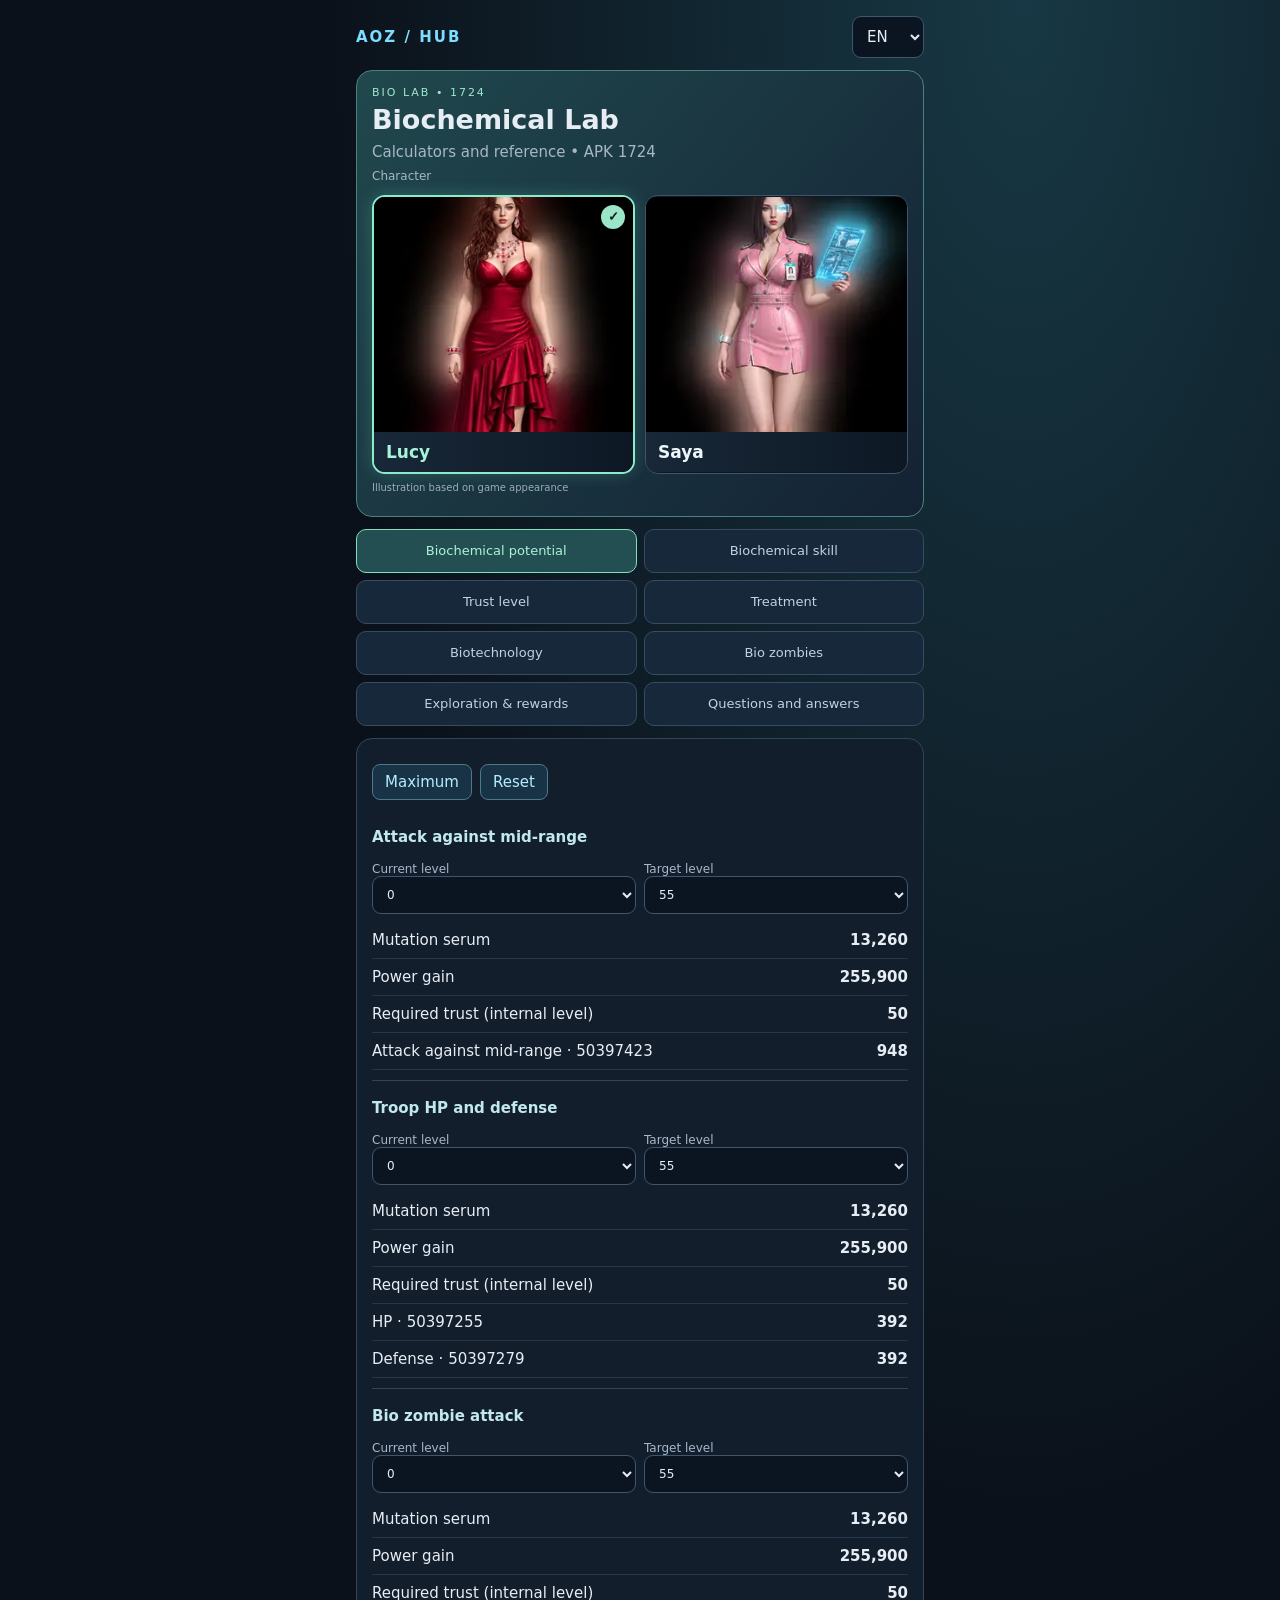
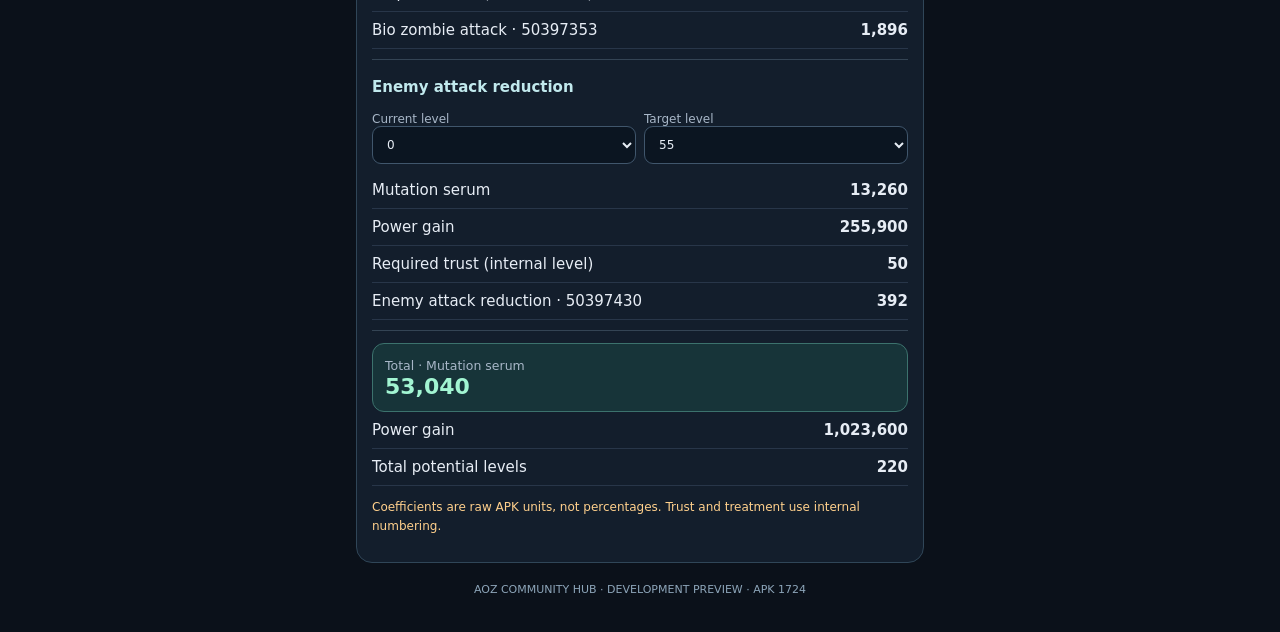
==== biolab-preview.html @ 7e8d342b "Add Lucy and Saya portrait cards, APK reward records and localized biolab labels" ====
<!doctype html><html lang="ru"><head><meta charset="utf-8"><meta name="viewport" content="width=device-width,initial-scale=1"><title>AOZ HUB • Biolab</title><style>
*{box-sizing:border-box}body{margin:0;background:radial-gradient(ellipse at 80% 0,#173844,#0b111a 48%);color:#e7edf5;font:15px system-ui}main{max-width:600px;margin:auto;padding:16px}header{display:flex;align-items:center;justify-content:space-between;gap:12px}header b{letter-spacing:2px;color:#7cddff}h1{font-size:27px;margin:12px 0 4px}h2{font-size:19px;margin:0 0 14px}small,.muted{color:#a8b7c8}section,article{background:#131e2c;border:1px solid #304658;border-radius:16px;padding:15px;margin:12px 0}.hero{background:linear-gradient(130deg,#20484d,#142234);border-color:#4a827f}.hero p{margin:8px 0}.tabs,.grid{display:grid;grid-template-columns:repeat(2,minmax(0,1fr));gap:8px}.tabs button{min-height:44px;background:#17283b;border:1px solid #344d63;color:#bed3e4;border-radius:10px;padding:10px 6px;font:inherit;cursor:pointer}.tabs button.active{background:#234f52;color:#adf2d8;border-color:#64ac9c}label{display:block;color:#a8b7c8;font-size:12px;margin:8px 0}select,input{font:inherit;width:100%;padding:10px;border-radius:9px;background:#0b1521;color:#e7edf5;border:1px solid #40566c}header select{width:auto}input[type=checkbox]{width:auto;margin:0 8px}button{cursor:pointer}button:focus-visible,select:focus-visible,input:focus-visible{outline:2px solid #7cddff}.line{display:flex;justify-content:space-between;gap:12px;padding:9px 0;border-bottom:1px solid #283649;align-items:center}.line strong{text-align:end;font-variant-numeric:tabular-nums}.total{background:#173439;border:1px solid #3c726d;border-radius:12px;padding:12px;margin-top:12px}.total strong{color:#a2f5d2;font-size:22px}.warn{color:#ffd08c;font-size:12px;line-height:1.55}.branch{padding:10px 0;border-bottom:1px solid #344454}.branch h3{margin:8px 0;font-size:15px;color:#c1e9ed}.btn{border:1px solid #4f7889;color:#b5edff;background:#183345;padding:8px 12px;border-radius:8px;font:inherit}.actions{display:flex;gap:8px;flex-wrap:wrap;margin:10px 0}details{margin-top:12px}summary{cursor:pointer;color:#a5e5f0}ol{padding-inline-start:25px}li{margin:6px 0}.correct{color:#97efbd;font-weight:700}footer{font-size:11px;color:#8da5b9;text-align:center;margin:20px 0}.tag{color:#9fe8cf;font-size:11px;letter-spacing:2px}h3{font-size:15px} [hidden]{display:none!important}.tablewrap{overflow:auto}table{width:100%;border-collapse:collapse;font-size:12px}th,td{padding:8px;text-align:start;border-bottom:1px solid #344454;white-space:nowrap} 
.hero{position:relative;overflow:hidden;padding:15px}.hero h1{margin-top:5px}.portrait-grid{display:grid;grid-template-columns:repeat(2,minmax(0,1fr));gap:10px;margin-top:12px}.portrait{position:relative;overflow:hidden;border:1px solid #40556c;border-radius:13px;background:#0c1826;color:#edf6fa;text-align:start;padding:0;min-width:0;cursor:pointer;isolation:isolate}.portrait[aria-pressed=true]{border:2px solid #8cebc9;box-shadow:0 0 16px #75eac436}.portrait img{width:100%;height:clamp(145px,44vw,235px);display:block;object-fit:cover;object-position:center 12%;background:radial-gradient(ellipse,#384050,#101a27)}.portrait .pname{display:block;font:700 17px system-ui;padding:10px 12px;background:linear-gradient(90deg,#182838,#0d1824)}.portrait[aria-pressed=true] .pname{color:#a7f4da}.portrait .mark{position:absolute;top:8px;inset-inline-end:8px;display:none;background:#9be5c8;color:#0b211e;border-radius:50%;width:24px;height:24px;text-align:center;line-height:24px;font-weight:800}.portrait[aria-pressed=true] .mark{display:block}.artnote{font-size:10px;margin:6px 0 0;color:#9badbe}.tabs{gap:7px}.tabs button{font-size:13px;overflow-wrap:anywhere;line-height:1.25}.tabs button.active{border-color:#7ee1bb}.collectrow{display:grid;grid-template-columns:auto minmax(0,1fr) auto;gap:8px;align-items:center;padding:8px 0;border-bottom:1px solid #283649}.collectrow label{margin:0;color:#d9e7f1}.collectrow small{display:block;margin-top:3px}.collectrow input{margin:0}.collectrow strong{white-space:nowrap;color:#a6f2d1}.collectlist{max-height:430px;overflow:auto;overscroll-behavior:contain}.total small{overflow-wrap:anywhere}
</style></head><body><main><header><b>AOZ / HUB</b><select id="lang" aria-label="Language"><option value="ru">RU</option><option value="en">EN</option><option value="es">ES</option><option value="vi">VI</option><option value="ar">AR</option><option value="zh">繁中</option><option value="hr">HR</option><option value="it">IT</option></select></header><section class="hero"><div class="tag">BIO LAB • 1724</div><h1 id="title"></h1><p id="lead" class="muted"></p><label id="heroLabel" for="hero"></label><div class="portrait-grid" id="portraitGrid"><button type="button" class="portrait" data-pet="201326762"><img alt="" decoding="async"><span class="mark" aria-hidden="true">✓</span><span class="pname"></span></button><button type="button" class="portrait" data-pet="201326792"><img alt="" decoding="async"><span class="mark" aria-hidden="true">✓</span><span class="pname"></span></button></div><p class="artnote" id="artNote"></p><select id="hero" hidden aria-hidden="true" tabindex="-1"><option value="201326762">Lucy / Люси</option><option value="201326792">Saya / Сая</option></select></section><nav id="tabs" class="tabs"></nav><section id="panel"></section><footer>AOZ COMMUNITY HUB · DEVELOPMENT PREVIEW · APK 1724</footer></main><script id="data" type="application/json">{"version":1724,"pets":{"201326792":{"trust":[[0,150,0,[50397353,20]],[1,270,1,[50397353,40]],[2,390,2,[50397353,60]],[3,510,3,[50397353,80]],[4,630,4,[50397353,100]],[5,780,5,[50397353,120]],[6,930,6,[50397353,140]],[7,1080,7,[50397353,160]],[8,1230,8,[50397353,180]],[9,1425,9,[50462851,500,50397353,180]],[10,1620,10,[50397353,210,50462851,500]],[11,1815,11,[50397353,240,50462851,500]],[12,2010,11,[50397353,270,50462851,500]],[13,2200,11,[50397353,300,50462851,500]],[14,2440,11,[50397353,330,50462851,500]],[15,2680,11,[50397353,360,50462851,500]],[16,2920,11,[50397353,390,50462851,500]],[17,3160,11,[50397353,420,50462851,500]],[18,3400,11,[50397353,450,50462851,500]],[19,3700,11,[50462851,1000,50397353,450]],[20,4000,11,[50397353,490,50462851,1000]],[21,4300,11,[50397353,530,50462851,1000]],[22,4600,11,[50397353,570,50462851,1000]],[23,4900,11,[50397353,610,50462851,1000]],[24,5260,12,[50397353,650,50462851,1000]],[25,5620,12,[50397353,690,50462851,1000]],[26,5980,12,[50397353,730,50462851,1000]],[27,6340,12,[50397353,770,50462851,1000]],[28,6700,12,[50397353,810,50462851,1000]],[29,7120,13,[50462851,1750,50397353,810]],[30,7540,13,[50397353,860,50462851,1750]],[31,7960,13,[50397353,910,50462851,1750]],[32,8380,13,[50397353,960,50462851,1750]],[33,8800,13,[50397353,1010,50462851,1750]],[34,9280,14,[50397353,1060,50462851,1750]],[35,9760,14,[50397353,1110,50462851,1750]],[36,10240,14,[50397353,1160,50462851,1750]],[37,10720,14,[50397353,1210,50462851,1750]],[38,11200,14,[50397353,1260,50462851,1750]],[39,11740,15,[50462851,2500,50397353,1260]],[40,12280,15,[50397353,1320,50462851,2500]],[41,12820,15,[50397353,1380,50462851,2500]],[42,13360,15,[50397353,1440,50462851,2500]],[43,13900,15,[50397353,1500,50462851,2500]],[44,14500,16,[50397353,1560,50462851,2500]],[45,15100,16,[50397353,1620,50462851,2500]],[46,15700,16,[50397353,1680,50462851,2500]],[47,16300,16,[50397353,1740,50462851,2500]],[48,16900,16,[50397353,1800,50462851,2500]],[49,18000,16,[50462851,3500,50397353,1800]],[50,20000,16,[50397353,1860,50462851,3500]],[51,22000,16,[50397353,1920,50462851,3500]],[52,24000,16,[50397353,1980,50462851,3500]],[53,27000,16,[50397353,2040,50462851,3500]],[54,30000,16,[50397353,2100,50462851,3500]],[55,33000,16,[50397353,2160,50462851,3500]],[56,36000,16,[50397353,2220,50462851,3500]],[57,39000,16,[50397353,2280,50462851,3500]],[58,42000,16,[50397353,2340,50462851,3500]],[59,45000,16,[50462851,4500,50397353,2340]],[60,47000,16,[50397353,2400,50462851,4500]],[61,49000,16,[50397353,2460,50462851,4500]],[62,51000,16,[50397353,2520,50462851,4500]],[63,53000,16,[50397353,2580,50462851,4500]],[64,55000,16,[50397353,2640,50462851,4500]],[65,57000,16,[50397353,2700,50462851,4500]],[66,58000,16,[50397353,2760,50462851,4500]],[67,59000,16,[50397353,2820,50462851,4500]],[68,60000,16,[50397353,2880,50462851,4500]],[69,61000,16,[50462851,5500,50397353,2880]]],"health":[[0,150,[50462859,0]],[1,250,[50462859,1000]],[2,600,[50462859,2000]],[3,1000,[50397353,50,50397355,50,50397354,50,50462859,2000]],[4,1500,[50397353,100,50397355,100,50397354,100,50462859,2000]],[5,2000,[50397353,100,50397355,100,50397354,100,50462859,3000]],[6,3000,[50397353,200,50397355,200,50397354,200,50462859,3000]],[7,4000,[50462861,30,50397353,200,50397355,200,50397354,200,50462859,3000]],[8,5000,[50462861,50,50397353,200,50397355,200,50397354,200,50462859,3000]],[9,6000,[50462861,50,50397353,300,50397355,300,50397354,300,50462859,3000]],[10,7000,[50462861,50,50397353,300,50397355,300,50397354,300,50462859,4000]],[11,8000,[50462861,50,50397353,300,50397355,300,50397354,300,50462859,4000]],[12,9000,[50462861,75,50397353,300,50397355,300,50397354,300,50462859,4000]],[13,10000,[50462861,75,50397353,400,50397355,400,50397354,400,50462859,4000]],[14,11000,[50462861,75,50397353,400,50397355,400,50397354,400,50462859,5000]],[15,12000,[50462861,100,50397353,400,50397355,400,50397354,400,50462859,5000]],[16,13000,[50462861,100,50397353,500,50397355,500,50397354,500,50462859,5000]]]},"201326762":{"trust":[[0,150,0,[50462851,200]],[1,270,1,[50462851,400]],[2,390,2,[50462851,600]],[3,510,3,[50462851,800]],[4,630,4,[50462851,1000]],[5,750,5,[50462851,1200]],[6,870,6,[50462851,1400]],[7,990,7,[50462851,1600]],[8,1140,8,[50462851,1800]],[9,1290,9,[50462851,2000]],[10,1440,10,[50462851,2200]],[11,1590,11,[50462851,2400]],[12,1740,11,[50462851,2600]],[13,1920,11,[50462851,2800]],[14,2100,11,[50462851,3000]],[15,2280,11,[50462851,3200]],[16,2460,11,[50462851,3400]],[17,2640,11,[50462851,3600]],[18,2850,11,[50462851,3800]],[19,3060,11,[50462851,4000]],[20,3270,11,[50462851,4250]],[21,3480,11,[50462851,4500]],[22,3690,11,[50462851,4750]],[23,3930,11,[50462851,5000]],[24,4170,12,[50462851,5250]],[25,4410,12,[50462851,5500]],[26,4650,12,[50462851,5750]],[27,4890,12,[50462851,6000]],[28,5160,12,[50462851,6250]],[29,5430,13,[50462851,6500]],[30,5700,13,[50462851,6750]],[31,5970,13,[50462851,7000]],[32,6240,13,[50462851,7250]],[33,6480,13,[50462851,7500]],[34,6720,14,[50462851,7750]],[35,6960,14,[50462851,8000]],[36,7200,14,[50462851,8250]],[37,7440,14,[50462851,8500]],[38,7650,14,[50462851,8750]],[39,7860,15,[50462851,9000]],[40,8070,15,[50462851,9300]],[41,8280,15,[50462851,9600]],[42,8490,15,[50462851,9900]],[43,8670,15,[50462851,10200]],[44,8850,16,[50462851,10500]],[45,9030,16,[50462851,10800]],[46,9210,16,[50462851,11100]],[47,9390,16,[50462851,11400]],[48,9570,16,[50462851,11700]],[49,11000,16,[50462851,12000]],[50,13000,16,[50462851,12000,50397354,60]],[51,17000,16,[50462851,12300,50397354,60]],[52,22000,16,[50462851,12300,50397354,60,50397355,60]],[53,27000,16,[50462851,12600,50397354,60,50397355,60]],[54,30000,16,[50462851,12600,50397354,120,50397355,60]],[55,33000,16,[50462851,12900,50397354,120,50397355,60]],[56,36000,16,[50462851,12900,50397354,120,50397355,120]],[57,39000,16,[50462851,13200,50397354,120,50397355,120]],[58,42000,16,[50462851,13200,50397354,180,50397355,120]],[59,45000,16,[50462851,13500,50397354,180,50397355,120]],[60,47000,16,[50462851,13500,50397354,180,50397355,180]],[61,49000,16,[50462851,13800,50397354,180,50397355,180]],[62,51000,16,[50462851,13800,50397354,240,50397355,180]],[63,53000,16,[50462851,14100,50397354,240,50397355,180]],[64,55000,16,[50462851,14100,50397354,240,50397355,240]],[65,57000,16,[50462851,14400,50397354,240,50397355,240]],[66,58000,16,[50462851,14400,50397354,300,50397355,240]],[67,59000,16,[50462851,14700,50397354,300,50397355,240]],[68,60000,16,[50462851,14700,50397354,300,50397355,300]],[69,61000,16,[50462851,15000,50397354,300,50397355,300]]],"health":[[0,100,[50462847,0]],[1,200,[50462847,0]],[2,300,[50462847,0]],[3,400,[50462849,10000,50462853,100000,50397350,50]],[4,600,[50462847,1,50462849,10000,50462853,100000,50397350,50]],[5,900,[50397350,80,50462847,1,50462849,10000,50462853,100000]],[6,1200,[50462849,15000,50462853,150000,50397350,80,50462847,1]],[7,1600,[50462848,10000,50462849,15000,50462853,150000,50397350,80,50462847,1,50462852,20000,50462851,1000,50462850,200]],[8,2000,[50462848,10000,50462849,15000,50462853,150000,50397350,80,50462847,1,50462852,20000,50462851,1000,50462850,200]],[9,2500,[50462848,10000,50462849,20000,50462853,200000,50397350,80,50462847,1,50462852,20000,50462851,1000,50462850,200]],[10,3000,[50462848,20000,50462849,20000,50462853,200000,50397350,80,50462847,1,50462852,20000,50462851,1000,50462850,200]],[11,3600,[50462848,20000,50462849,20000,50462853,200000,50397350,80,50462847,1,50462852,20000,50462851,1000,50462850,200]],[12,4200,[50462848,20000,50462849,25000,50462853,250000,50397350,80,50462847,1,50462852,20000,50462851,1000,50462850,200]],[13,4900,[50462848,20000,50462849,25000,50462853,250000,50397350,80,50462847,1,50462852,20000,50462851,1000,50462850,200]],[14,5600,[50462848,20000,50462849,25000,50462853,250000,50397350,110,50462847,1,50462852,20000,50462851,1000,50462850,200]],[15,6400,[50397352,50,50462848,20000,50462849,25000,50462853,250000,50397350,110,50462847,1,50462852,20000,50462851,1000,50462850,200]],[16,7500,[50397352,50,50462848,20000,50462849,30000,50462853,300000,50397350,110,50462847,1,50462852,20000,50462851,1000,50462850,200]]]}},"branches":[{"pet":201326762,"id":201326853,"rows":[[1,30,5,8100,[50397423,30]],[2,37,5,12600,[50397423,47]],[3,44,5,17200,[50397423,64]],[4,51,5,21800,[50397423,81]],[5,58,10,26400,[50397423,98]],[6,65,10,31000,[50397423,115]],[7,72,10,35600,[50397423,132]],[8,79,10,40200,[50397423,149]],[9,86,10,44800,[50397423,166]],[10,93,10,49400,[50397423,183]],[11,100,15,54000,[50397423,200]],[12,107,15,58500,[50397423,217]],[13,114,15,63100,[50397423,234]],[14,121,15,67700,[50397423,251]],[15,128,20,72300,[50397423,268]],[16,135,20,76900,[50397423,285]],[17,142,20,81500,[50397423,302]],[18,149,20,86100,[50397423,319]],[19,156,20,90700,[50397423,336]],[20,163,25,95300,[50397423,353]],[21,170,25,99900,[50397423,370]],[22,177,25,104400,[50397423,387]],[23,184,25,109000,[50397423,404]],[24,191,25,113600,[50397423,421]],[25,198,30,118200,[50397423,438]],[26,205,30,122800,[50397423,455]],[27,212,30,127400,[50397423,472]],[28,219,30,132000,[50397423,489]],[29,226,30,136600,[50397423,506]],[30,233,35,141200,[50397423,523]],[31,240,35,145800,[50397423,540]],[32,247,35,150300,[50397423,557]],[33,254,35,154900,[50397423,574]],[34,261,35,159500,[50397423,591]],[35,268,40,164100,[50397423,608]],[36,280,40,168700,[50397423,625]],[37,292,40,173300,[50397423,642]],[38,304,40,177900,[50397423,659]],[39,316,40,182500,[50397423,676]],[40,328,45,187100,[50397423,693]],[41,340,45,191700,[50397423,710]],[42,352,45,196200,[50397423,727]],[43,364,45,200800,[50397423,744]],[44,376,45,205400,[50397423,761]],[45,388,50,210000,[50397423,778]],[46,403,50,214600,[50397423,795]],[47,418,50,219200,[50397423,812]],[48,433,50,223800,[50397423,829]],[49,448,50,228400,[50397423,846]],[50,463,50,233000,[50397423,863]],[51,478,50,237600,[50397423,880]],[52,493,50,242100,[50397423,897]],[53,508,50,246700,[50397423,914]],[54,523,50,251300,[50397423,931]],[55,538,50,255900,[50397423,948]]]},{"pet":201326762,"id":201326854,"rows":[[1,30,5,8100,[50397255,14,50397279,14]],[2,37,5,12600,[50397255,21,50397279,21]],[3,44,5,17200,[50397255,28,50397279,28]],[4,51,5,21800,[50397255,35,50397279,35]],[5,58,10,26400,[50397255,42,50397279,42]],[6,65,10,31000,[50397255,49,50397279,49]],[7,72,10,35600,[50397255,56,50397279,56]],[8,79,10,40200,[50397255,63,50397279,63]],[9,86,10,44800,[50397255,70,50397279,70]],[10,93,10,49400,[50397255,77,50397279,77]],[11,100,15,54000,[50397255,84,50397279,84]],[12,107,15,58500,[50397255,91,50397279,91]],[13,114,15,63100,[50397255,98,50397279,98]],[14,121,15,67700,[50397255,105,50397279,105]],[15,128,20,72300,[50397255,112,50397279,112]],[16,135,20,76900,[50397255,119,50397279,119]],[17,142,20,81500,[50397255,126,50397279,126]],[18,149,20,86100,[50397255,133,50397279,133]],[19,156,20,90700,[50397255,140,50397279,140]],[20,163,25,95300,[50397255,147,50397279,147]],[21,170,25,99900,[50397255,154,50397279,154]],[22,177,25,104400,[50397255,161,50397279,161]],[23,184,25,109000,[50397255,168,50397279,168]],[24,191,25,113600,[50397255,175,50397279,175]],[25,198,30,118200,[50397255,182,50397279,182]],[26,205,30,122800,[50397255,189,50397279,189]],[27,212,30,127400,[50397255,196,50397279,196]],[28,219,30,132000,[50397255,203,50397279,203]],[29,226,30,136600,[50397255,210,50397279,210]],[30,233,35,141200,[50397255,217,50397279,217]],[31,240,35,145800,[50397255,224,50397279,224]],[32,247,35,150300,[50397255,231,50397279,231]],[33,254,35,154900,[50397255,238,50397279,238]],[34,261,35,159500,[50397255,245,50397279,245]],[35,268,40,164100,[50397255,252,50397279,252]],[36,280,40,168700,[50397255,259,50397279,259]],[37,292,40,173300,[50397255,266,50397279,266]],[38,304,40,177900,[50397255,273,50397279,273]],[39,316,40,182500,[50397255,280,50397279,280]],[40,328,45,187100,[50397255,287,50397279,287]],[41,340,45,191700,[50397255,294,50397279,294]],[42,352,45,196200,[50397255,301,50397279,301]],[43,364,45,200800,[50397255,308,50397279,308]],[44,376,45,205400,[50397255,315,50397279,315]],[45,388,50,210000,[50397255,322,50397279,322]],[46,403,50,214600,[50397255,329,50397279,329]],[47,418,50,219200,[50397255,336,50397279,336]],[48,433,50,223800,[50397255,343,50397279,343]],[49,448,50,228400,[50397255,350,50397279,350]],[50,463,50,233000,[50397255,357,50397279,357]],[51,478,50,237600,[50397255,364,50397279,364]],[52,493,50,242100,[50397255,371,50397279,371]],[53,508,50,246700,[50397255,378,50397279,378]],[54,523,50,251300,[50397255,385,50397279,385]],[55,538,50,255900,[50397255,392,50397279,392]]]},{"pet":201326762,"id":201326855,"rows":[[1,30,5,8100,[50397353,60]],[2,37,5,12600,[50397353,94]],[3,44,5,17200,[50397353,128]],[4,51,5,21800,[50397353,162]],[5,58,10,26400,[50397353,196]],[6,65,10,31000,[50397353,230]],[7,72,10,35600,[50397353,264]],[8,79,10,40200,[50397353,298]],[9,86,10,44800,[50397353,332]],[10,93,10,49400,[50397353,366]],[11,100,15,54000,[50397353,400]],[12,107,15,58500,[50397353,434]],[13,114,15,63100,[50397353,468]],[14,121,15,67700,[50397353,502]],[15,128,20,72300,[50397353,536]],[16,135,20,76900,[50397353,570]],[17,142,20,81500,[50397353,604]],[18,149,20,86100,[50397353,638]],[19,156,20,90700,[50397353,672]],[20,163,25,95300,[50397353,706]],[21,170,25,99900,[50397353,740]],[22,177,25,104400,[50397353,774]],[23,184,25,109000,[50397353,808]],[24,191,25,113600,[50397353,842]],[25,198,30,118200,[50397353,876]],[26,205,30,122800,[50397353,910]],[27,212,30,127400,[50397353,944]],[28,219,30,132000,[50397353,978]],[29,226,30,136600,[50397353,1012]],[30,233,35,141200,[50397353,1046]],[31,240,35,145800,[50397353,1080]],[32,247,35,150300,[50397353,1114]],[33,254,35,154900,[50397353,1148]],[34,261,35,159500,[50397353,1182]],[35,268,40,164100,[50397353,1216]],[36,280,40,168700,[50397353,1250]],[37,292,40,173300,[50397353,1284]],[38,304,40,177900,[50397353,1318]],[39,316,40,182500,[50397353,1352]],[40,328,45,187100,[50397353,1386]],[41,340,45,191700,[50397353,1420]],[42,352,45,196200,[50397353,1454]],[43,364,45,200800,[50397353,1488]],[44,376,45,205400,[50397353,1522]],[45,388,50,210000,[50397353,1556]],[46,403,50,214600,[50397353,1590]],[47,418,50,219200,[50397353,1624]],[48,433,50,223800,[50397353,1658]],[49,448,50,228400,[50397353,1692]],[50,463,50,233000,[50397353,1726]],[51,478,50,237600,[50397353,1760]],[52,493,50,242100,[50397353,1794]],[53,508,50,246700,[50397353,1828]],[54,523,50,251300,[50397353,1862]],[55,538,50,255900,[50397353,1896]]]},{"pet":201326762,"id":201326856,"rows":[[1,30,5,8100,[50397430,14]],[2,37,5,12600,[50397430,21]],[3,44,5,17200,[50397430,28]],[4,51,5,21800,[50397430,35]],[5,58,10,26400,[50397430,42]],[6,65,10,31000,[50397430,49]],[7,72,10,35600,[50397430,56]],[8,79,10,40200,[50397430,63]],[9,86,10,44800,[50397430,70]],[10,93,10,49400,[50397430,77]],[11,100,15,54000,[50397430,84]],[12,107,15,58500,[50397430,91]],[13,114,15,63100,[50397430,98]],[14,121,15,67700,[50397430,105]],[15,128,20,72300,[50397430,112]],[16,135,20,76900,[50397430,119]],[17,142,20,81500,[50397430,126]],[18,149,20,86100,[50397430,133]],[19,156,20,90700,[50397430,140]],[20,163,25,95300,[50397430,147]],[21,170,25,99900,[50397430,154]],[22,177,25,104400,[50397430,161]],[23,184,25,109000,[50397430,168]],[24,191,25,113600,[50397430,175]],[25,198,30,118200,[50397430,182]],[26,205,30,122800,[50397430,189]],[27,212,30,127400,[50397430,196]],[28,219,30,132000,[50397430,203]],[29,226,30,136600,[50397430,210]],[30,233,35,141200,[50397430,217]],[31,240,35,145800,[50397430,224]],[32,247,35,150300,[50397430,231]],[33,254,35,154900,[50397430,238]],[34,261,35,159500,[50397430,245]],[35,268,40,164100,[50397430,252]],[36,280,40,168700,[50397430,259]],[37,292,40,173300,[50397430,266]],[38,304,40,177900,[50397430,273]],[39,316,40,182500,[50397430,280]],[40,328,45,187100,[50397430,287]],[41,340,45,191700,[50397430,294]],[42,352,45,196200,[50397430,301]],[43,364,45,200800,[50397430,308]],[44,376,45,205400,[50397430,315]],[45,388,50,210000,[50397430,322]],[46,403,50,214600,[50397430,329]],[47,418,50,219200,[50397430,336]],[48,433,50,223800,[50397430,343]],[49,448,50,228400,[50397430,350]],[50,463,50,233000,[50397430,357]],[51,478,50,237600,[50397430,364]],[52,493,50,242100,[50397430,371]],[53,508,50,246700,[50397430,378]],[54,523,50,251300,[50397430,385]],[55,538,50,255900,[50397430,392]]]},{"pet":201326792,"id":201326857,"rows":[[1,30,5,8100,[50397424,30]],[2,37,5,12600,[50397424,47]],[3,44,5,17200,[50397424,64]],[4,51,5,21800,[50397424,81]],[5,58,10,26400,[50397424,98]],[6,65,10,31000,[50397424,115]],[7,72,10,35600,[50397424,132]],[8,79,10,40200,[50397424,149]],[9,86,10,44800,[50397424,166]],[10,93,10,49400,[50397424,183]],[11,100,15,54000,[50397424,200]],[12,107,15,58500,[50397424,217]],[13,114,15,63100,[50397424,234]],[14,121,15,67700,[50397424,251]],[15,128,20,72300,[50397424,268]],[16,135,20,76900,[50397424,285]],[17,142,20,81500,[50397424,302]],[18,149,20,86100,[50397424,319]],[19,156,20,90700,[50397424,336]],[20,163,25,95300,[50397424,353]],[21,170,25,99900,[50397424,370]],[22,177,25,104400,[50397424,387]],[23,184,25,109000,[50397424,404]],[24,191,25,113600,[50397424,421]],[25,198,30,118200,[50397424,438]],[26,205,30,122800,[50397424,455]],[27,212,30,127400,[50397424,472]],[28,219,30,132000,[50397424,489]],[29,226,30,136600,[50397424,506]],[30,233,35,141200,[50397424,523]],[31,240,35,145800,[50397424,540]],[32,247,35,150300,[50397424,557]],[33,254,35,154900,[50397424,574]],[34,261,35,159500,[50397424,591]],[35,268,40,164100,[50397424,608]],[36,280,40,168700,[50397424,625]],[37,292,40,173300,[50397424,642]],[38,304,40,177900,[50397424,659]],[39,316,40,182500,[50397424,676]],[40,328,45,187100,[50397424,693]],[41,340,45,191700,[50397424,710]],[42,352,45,196200,[50397424,727]],[43,364,45,200800,[50397424,744]],[44,376,45,205400,[50397424,761]],[45,388,50,210000,[50397424,778]],[46,403,50,214600,[50397424,795]],[47,418,50,219200,[50397424,812]],[48,433,50,223800,[50397424,829]],[49,448,50,228400,[50397424,846]],[50,463,50,233000,[50397424,863]],[51,478,50,237600,[50397424,880]],[52,493,50,242100,[50397424,897]],[53,508,50,246700,[50397424,914]],[54,523,50,251300,[50397424,931]],[55,538,50,255900,[50397424,948]]]},{"pet":201326792,"id":201326858,"rows":[[1,30,5,8100,[50397254,14]],[2,37,5,12600,[50397254,21]],[3,44,5,17200,[50397254,28]],[4,51,5,21800,[50397254,35]],[5,58,10,26400,[50397254,42]],[6,65,10,31000,[50397254,49]],[7,72,10,35600,[50397254,56]],[8,79,10,40200,[50397254,63]],[9,86,10,44800,[50397254,70]],[10,93,10,49400,[50397254,77]],[11,100,15,54000,[50397254,84]],[12,107,15,58500,[50397254,91]],[13,114,15,63100,[50397254,98]],[14,121,15,67700,[50397254,105]],[15,128,20,72300,[50397254,112]],[16,135,20,76900,[50397254,119]],[17,142,20,81500,[50397254,126]],[18,149,20,86100,[50397254,133]],[19,156,20,90700,[50397254,140]],[20,163,25,95300,[50397254,147]],[21,170,25,99900,[50397254,154]],[22,177,25,104400,[50397254,161]],[23,184,25,109000,[50397254,168]],[24,191,25,113600,[50397254,175]],[25,198,30,118200,[50397254,182]],[26,205,30,122800,[50397254,189]],[27,212,30,127400,[50397254,196]],[28,219,30,132000,[50397254,203]],[29,226,30,136600,[50397254,210]],[30,233,35,141200,[50397254,217]],[31,240,35,145800,[50397254,224]],[32,247,35,150300,[50397254,231]],[33,254,35,154900,[50397254,238]],[34,261,35,159500,[50397254,245]],[35,268,40,164100,[50397254,252]],[36,280,40,168700,[50397254,259]],[37,292,40,173300,[50397254,266]],[38,304,40,177900,[50397254,273]],[39,316,40,182500,[50397254,280]],[40,328,45,187100,[50397254,287]],[41,340,45,191700,[50397254,294]],[42,352,45,196200,[50397254,301]],[43,364,45,200800,[50397254,308]],[44,376,45,205400,[50397254,315]],[45,388,50,210000,[50397254,322]],[46,403,50,214600,[50397254,329]],[47,418,50,219200,[50397254,336]],[48,433,50,223800,[50397254,343]],[49,448,50,228400,[50397254,350]],[50,463,50,233000,[50397254,357]],[51,478,50,237600,[50397254,364]],[52,493,50,242100,[50397254,371]],[53,508,50,246700,[50397254,378]],[54,523,50,251300,[50397254,385]],[55,538,50,255900,[50397254,392]]]},{"pet":201326792,"id":201326859,"rows":[[1,30,5,8100,[50397354,60,50397355,60]],[2,37,5,12600,[50397354,94,50397355,94]],[3,44,5,17200,[50397354,128,50397355,128]],[4,51,5,21800,[50397354,162,50397355,162]],[5,58,10,26400,[50397354,196,50397355,196]],[6,65,10,31000,[50397354,230,50397355,230]],[7,72,10,35600,[50397354,264,50397355,264]],[8,79,10,40200,[50397354,298,50397355,298]],[9,86,10,44800,[50397354,332,50397355,332]],[10,93,10,49400,[50397354,366,50397355,366]],[11,100,15,54000,[50397354,400,50397355,400]],[12,107,15,58500,[50397354,434,50397355,434]],[13,114,15,63100,[50397354,468,50397355,468]],[14,121,15,67700,[50397354,502,50397355,502]],[15,128,20,72300,[50397354,536,50397355,536]],[16,135,20,76900,[50397354,570,50397355,570]],[17,142,20,81500,[50397354,604,50397355,604]],[18,149,20,86100,[50397354,638,50397355,638]],[19,156,20,90700,[50397354,672,50397355,672]],[20,163,25,95300,[50397354,706,50397355,706]],[21,170,25,99900,[50397354,740,50397355,740]],[22,177,25,104400,[50397354,774,50397355,774]],[23,184,25,109000,[50397354,808,50397355,808]],[24,191,25,113600,[50397354,842,50397355,842]],[25,198,30,118200,[50397354,876,50397355,876]],[26,205,30,122800,[50397354,910,50397355,910]],[27,212,30,127400,[50397354,944,50397355,944]],[28,219,30,132000,[50397354,978,50397355,978]],[29,226,30,136600,[50397354,1012,50397355,1012]],[30,233,35,141200,[50397354,1046,50397355,1046]],[31,240,35,145800,[50397354,1080,50397355,1080]],[32,247,35,150300,[50397354,1114,50397355,1114]],[33,254,35,154900,[50397354,1148,50397355,1148]],[34,261,35,159500,[50397354,1182,50397355,1182]],[35,268,40,164100,[50397354,1216,50397355,1216]],[36,280,40,168700,[50397354,1250,50397355,1250]],[37,292,40,173300,[50397354,1284,50397355,1284]],[38,304,40,177900,[50397354,1318,50397355,1318]],[39,316,40,182500,[50397354,1352,50397355,1352]],[40,328,45,187100,[50397354,1386,50397355,1386]],[41,340,45,191700,[50397354,1420,50397355,1420]],[42,352,45,196200,[50397354,1454,50397355,1454]],[43,364,45,200800,[50397354,1488,50397355,1488]],[44,376,45,205400,[50397354,1522,50397355,1522]],[45,388,50,210000,[50397354,1556,50397355,1556]],[46,403,50,214600,[50397354,1590,50397355,1590]],[47,418,50,219200,[50397354,1624,50397355,1624]],[48,433,50,223800,[50397354,1658,50397355,1658]],[49,448,50,228400,[50397354,1692,50397355,1692]],[50,463,50,233000,[50397354,1726,50397355,1726]],[51,478,50,237600,[50397354,1760,50397355,1760]],[52,493,50,242100,[50397354,1794,50397355,1794]],[53,508,50,246700,[50397354,1828,50397355,1828]],[54,523,50,251300,[50397354,1862,50397355,1862]],[55,538,50,255900,[50397354,1896,50397355,1896]]]},{"pet":201326792,"id":201326860,"rows":[[1,30,5,8100,[50397513,14]],[2,37,5,12600,[50397513,21]],[3,44,5,17200,[50397513,28]],[4,51,5,21800,[50397513,35]],[5,58,10,26400,[50397513,42]],[6,65,10,31000,[50397513,49]],[7,72,10,35600,[50397513,56]],[8,79,10,40200,[50397513,63]],[9,86,10,44800,[50397513,70]],[10,93,10,49400,[50397513,77]],[11,100,15,54000,[50397513,84]],[12,107,15,58500,[50397513,91]],[13,114,15,63100,[50397513,98]],[14,121,15,67700,[50397513,105]],[15,128,20,72300,[50397513,112]],[16,135,20,76900,[50397513,119]],[17,142,20,81500,[50397513,126]],[18,149,20,86100,[50397513,133]],[19,156,20,90700,[50397513,140]],[20,163,25,95300,[50397513,147]],[21,170,25,99900,[50397513,154]],[22,177,25,104400,[50397513,161]],[23,184,25,109000,[50397513,168]],[24,191,25,113600,[50397513,175]],[25,198,30,118200,[50397513,182]],[26,205,30,122800,[50397513,189]],[27,212,30,127400,[50397513,196]],[28,219,30,132000,[50397513,203]],[29,226,30,136600,[50397513,210]],[30,233,35,141200,[50397513,217]],[31,240,35,145800,[50397513,224]],[32,247,35,150300,[50397513,231]],[33,254,35,154900,[50397513,238]],[34,261,35,159500,[50397513,245]],[35,268,40,164100,[50397513,252]],[36,280,40,168700,[50397513,259]],[37,292,40,173300,[50397513,266]],[38,304,40,177900,[50397513,273]],[39,316,40,182500,[50397513,280]],[40,328,45,187100,[50397513,287]],[41,340,45,191700,[50397513,294]],[42,352,45,196200,[50397513,301]],[43,364,45,200800,[50397513,308]],[44,376,45,205400,[50397513,315]],[45,388,50,210000,[50397513,322]],[46,403,50,214600,[50397513,329]],[47,418,50,219200,[50397513,336]],[48,433,50,223800,[50397513,343]],[49,448,50,228400,[50397513,350]],[50,463,50,233000,[50397513,357]],[51,478,50,237600,[50397513,364]],[52,493,50,242100,[50397513,371]],[53,508,50,246700,[50397513,378]],[54,523,50,251300,[50397513,385]],[55,538,50,255900,[50397513,392]]]}],"skills":{"201326762":[[1,10,4,47200,[48,320]],[2,20,4,66100,[96,320]],[3,30,4,85000,[144,320]],[4,40,4,103900,[192,320]],[5,50,16,151200,[240,340]],[6,60,16,170100,[288,340]],[7,70,16,189000,[336,340]],[8,80,16,207900,[384,340]],[9,90,16,226800,[432,340]],[10,100,32,274000,[480,360]],[11,115,32,292900,[528,360]],[12,130,32,311800,[576,360]],[13,145,32,330700,[624,360]],[14,160,32,349600,[672,360]],[15,175,56,396900,[720,380]],[16,190,56,415800,[768,380]],[17,205,56,434700,[816,380]],[18,220,56,453600,[864,380]],[19,235,56,472500,[912,380]],[20,250,80,519700,[960,400]],[21,270,80,538600,[1008,400]],[22,290,80,557500,[1056,400]],[23,310,80,576400,[1104,400]],[24,330,80,595300,[1152,400]],[25,350,104,642600,[1200,420]],[26,370,104,661500,[1248,420]],[27,390,104,680400,[1296,420]],[28,410,104,699300,[1344,420]],[29,430,104,718200,[1392,420]],[30,450,132,765400,[1440,440]],[31,482,132,784300,[1488,440]],[32,514,132,803200,[1536,440]],[33,546,132,822100,[1584,440]],[34,578,132,841000,[1632,440]],[35,610,160,888300,[1680,460]],[36,642,160,907200,[1728,460]],[37,674,160,926100,[1776,460]],[38,706,160,945000,[1824,460]],[39,738,160,963900,[1872,460]],[40,770,188,1011100,[1920,480]],[41,820,188,1030000,[1968,480]],[42,870,188,1048900,[2016,480]],[43,920,188,1067800,[2064,480]],[44,970,188,1086700,[2112,480]],[45,1020,220,1134000,[2160,500]]],"201326792":[[1,10,4,47200,[38,450,2]],[2,20,4,66100,[76,450,2]],[3,30,4,85000,[114,450,2]],[4,40,4,103900,[152,450,2]],[5,50,16,151200,[190,480,2]],[6,60,16,170100,[228,480,2]],[7,70,16,189000,[266,480,2]],[8,80,16,207900,[304,480,2]],[9,90,16,226800,[342,480,2]],[10,100,32,274000,[380,510,2]],[11,115,32,292900,[418,510,2]],[12,130,32,311800,[456,510,2]],[13,145,32,330700,[494,510,2]],[14,160,32,349600,[532,510,2]],[15,175,56,396900,[570,540,2]],[16,190,56,415800,[608,540,2]],[17,205,56,434700,[646,540,2]],[18,220,56,453600,[684,540,2]],[19,235,56,472500,[722,540,2]],[20,250,80,519700,[760,570,2]],[21,270,80,538600,[798,570,2]],[22,290,80,557500,[836,570,2]],[23,310,80,576400,[874,570,2]],[24,330,80,595300,[912,570,2]],[25,350,104,642600,[950,600,2]],[26,370,104,661500,[988,600,2]],[27,390,104,680400,[1026,600,2]],[28,410,104,699300,[1064,600,2]],[29,430,104,718200,[1102,600,2]],[30,450,132,765400,[1140,630,2]],[31,482,132,784300,[1178,630,2]],[32,514,132,803200,[1216,630,2]],[33,546,132,822100,[1254,630,2]],[34,578,132,841000,[1292,630,2]],[35,610,160,888300,[1330,660,2]],[36,642,160,907200,[1368,660,2]],[37,674,160,926100,[1406,660,2]],[38,706,160,945000,[1444,660,2]],[39,738,160,963900,[1482,660,2]],[40,770,188,1011100,[1520,690,2]],[41,820,188,1030000,[1558,690,2]],[42,870,188,1048900,[1596,690,2]],[43,920,188,1067800,[1634,690,2]],[44,970,188,1086700,[1672,690,2]],[45,1020,220,1134000,[1710,720,2]]]},"genes":[{"gid":110,"s":[],"s_s":"","g":11,"ic":"","es":[50397353,50]},{"gid":111,"s":[],"s_s":"","g":11,"ic":"","es":[50397353,50]},{"gid":112,"s":[],"s_s":"L1","g":11,"ic":"icon_83886443","es":[50462851,1000,50462852,10000]},{"gid":120,"s":[],"s_s":"","g":12,"ic":"","es":[50397353,50]},{"gid":121,"s":[],"s_s":"","g":12,"ic":"","es":[50397353,50]},{"gid":122,"s":[],"s_s":"L2","g":12,"ic":"icon_83886443","es":[50462851,1000,50462852,10000]},{"gid":130,"s":[],"s_s":"","g":13,"ic":"","es":[50397353,50]},{"gid":131,"s":[],"s_s":"","g":13,"ic":"","es":[50397353,50]},{"gid":132,"s":[83886474,1],"s_s":"L3","g":13,"ic":"icon_83886458","es":[50397363,400]},{"gid":210,"s":[],"s_s":"","g":21,"ic":"","es":[50397353,50]},{"gid":211,"s":[],"s_s":"","g":21,"ic":"","es":[50397353,50]},{"gid":212,"s":[],"s_s":"C1","g":21,"ic":"icon_83886443","es":[50462851,1000,50462852,10000]},{"gid":220,"s":[],"s_s":"","g":22,"ic":"","es":[50397353,50]},{"gid":221,"s":[],"s_s":"","g":22,"ic":"","es":[50397354,50]},{"gid":222,"s":[],"s_s":"C2","g":22,"ic":"icon_83886438","es":[50397351,150,50462850,100]},{"gid":230,"s":[],"s_s":"","g":23,"ic":"","es":[50397353,50]},{"gid":231,"s":[],"s_s":"","g":23,"ic":"","es":[50397355,50]},{"gid":232,"s":[83886475,1],"s_s":"C3","g":23,"ic":"icon_83886459","es":[50397362,50]},{"gid":310,"s":[],"s_s":"","g":31,"ic":"","es":[50397353,50]},{"gid":311,"s":[],"s_s":"","g":31,"ic":"","es":[50397354,50]},{"gid":312,"s":[],"s_s":"V1","g":31,"ic":"icon_83886443","es":[50462851,1000,50462852,20000]},{"gid":320,"s":[],"s_s":"","g":32,"ic":"","es":[50397353,50]},{"gid":321,"s":[],"s_s":"","g":32,"ic":"","es":[50397355,50]},{"gid":322,"s":[],"s_s":"V2","g":32,"ic":"icon_83886438","es":[50397351,150,50462850,100]},{"gid":330,"s":[],"s_s":"","g":33,"ic":"","es":[50397353,50]},{"gid":331,"s":[],"s_s":"","g":33,"ic":"","es":[50397354,50]},{"gid":332,"s":[],"s_s":"","g":33,"ic":"","es":[50397355,50]},{"gid":333,"s":[83886476,2],"s_s":"V3","g":33,"ic":"icon_83886460","es":[50397364,200]},{"gid":411,"s":[],"s_s":"","g":41,"ic":"","es":[50397353,60]},{"gid":412,"s":[],"s_s":"","g":41,"ic":"","es":[50397354,60]},{"gid":413,"s":[],"s_s":"","g":41,"ic":"","es":[50397353,60]},{"gid":414,"s":[],"s_s":"","g":41,"ic":"","es":[50397355,60]},{"gid":415,"s":[],"s_s":"N1","g":41,"ic":"icon_83886443","es":[50462851,1500,50462852,20000]},{"gid":421,"s":[],"s_s":"","g":42,"ic":"","es":[50397353,60]},{"gid":422,"s":[],"s_s":"","g":42,"ic":"","es":[50397354,60]},{"gid":423,"s":[],"s_s":"","g":42,"ic":"","es":[50397353,60]},{"gid":424,"s":[],"s_s":"","g":42,"ic":"","es":[50397355,60]},{"gid":425,"s":[],"s_s":"N2","g":42,"ic":"icon_83886438","es":[50397351,200,50462850,100]},{"gid":431,"s":[],"s_s":"","g":43,"ic":"","es":[50397353,60]},{"gid":432,"s":[],"s_s":"","g":43,"ic":"","es":[50397354,60]},{"gid":433,"s":[],"s_s":"","g":43,"ic":"","es":[50397353,60]},{"gid":434,"s":[],"s_s":"","g":43,"ic":"","es":[50397355,60]},{"gid":435,"s":[],"s_s":"N3","g":43,"ic":"icon_83886444","es":[50397352,100,50462848,10000]},{"gid":441,"s":[],"s_s":"","g":44,"ic":"","es":[50397353,60]},{"gid":442,"s":[],"s_s":"","g":44,"ic":"","es":[50397354,60]},{"gid":443,"s":[],"s_s":"","g":44,"ic":"","es":[50397353,60]},{"gid":444,"s":[],"s_s":"","g":44,"ic":"","es":[50397355,60]},{"gid":445,"s":[83886474,2],"s_s":"N4","g":44,"ic":"icon_83886458","es":[50397363,200]},{"gid":511,"s":[],"s_s":"","g":51,"ic":"","es":[50397353,60]},{"gid":512,"s":[],"s_s":"","g":51,"ic":"","es":[50397354,60]},{"gid":513,"s":[],"s_s":"","g":51,"ic":"","es":[50397353,60]},{"gid":514,"s":[],"s_s":"","g":51,"ic":"","es":[50397355,60]},{"gid":515,"s":[],"s_s":"P1","g":51,"ic":"icon_83886443","es":[50462851,1500,50462852,20000]},{"gid":521,"s":[],"s_s":"","g":52,"ic":"","es":[50397353,60]},{"gid":522,"s":[],"s_s":"","g":52,"ic":"","es":[50397354,60]},{"gid":523,"s":[],"s_s":"","g":52,"ic":"","es":[50397353,60]},{"gid":524,"s":[],"s_s":"","g":52,"ic":"","es":[50397355,60]},{"gid":525,"s":[],"s_s":"P2","g":52,"ic":"icon_83886438","es":[50397351,200,50462850,100]},{"gid":531,"s":[],"s_s":"","g":53,"ic":"","es":[50397353,60]},{"gid":532,"s":[],"s_s":"","g":53,"ic":"","es":[50397354,60]},{"gid":533,"s":[],"s_s":"","g":53,"ic":"","es":[50397353,60]},{"gid":534,"s":[],"s_s":"","g":53,"ic":"","es":[50397355,60]},{"gid":535,"s":[],"s_s":"P3","g":53,"ic":"icon_83886444","es":[50397352,100,50462848,10000]},{"gid":541,"s":[],"s_s":"","g":54,"ic":"","es":[50397353,60]},{"gid":542,"s":[],"s_s":"","g":54,"ic":"","es":[50397354,60]},{"gid":543,"s":[],"s_s":"","g":54,"ic":"","es":[50397353,60]},{"gid":544,"s":[],"s_s":"","g":54,"ic":"","es":[50397355,60]},{"gid":545,"s":[83886475,2],"s_s":"P4","g":54,"ic":"icon_83886459","es":[50397362,50]},{"gid":611,"s":[],"s_s":"","g":61,"ic":"","es":[50397353,60]},{"gid":612,"s":[],"s_s":"","g":61,"ic":"","es":[50397354,60]},{"gid":613,"s":[],"s_s":"","g":61,"ic":"","es":[50397353,60]},{"gid":614,"s":[],"s_s":"","g":61,"ic":"","es":[50397355,60]},{"gid":615,"s":[],"s_s":"S1","g":61,"ic":"icon_83886443","es":[50462851,1500,50462852,40000]},{"gid":621,"s":[],"s_s":"","g":62,"ic":"","es":[50397353,60]},{"gid":622,"s":[],"s_s":"","g":62,"ic":"","es":[50397354,60]},{"gid":623,"s":[],"s_s":"","g":62,"ic":"","es":[50397353,60]},{"gid":624,"s":[],"s_s":"","g":62,"ic":"","es":[50397355,60]},{"gid":625,"s":[],"s_s":"S2","g":62,"ic":"icon_83886438","es":[50397351,200,50462850,100]},{"gid":631,"s":[],"s_s":"","g":63,"ic":"","es":[50397353,60]},{"gid":632,"s":[],"s_s":"","g":63,"ic":"","es":[50397354,60]},{"gid":633,"s":[],"s_s":"","g":63,"ic":"","es":[50397353,60]},{"gid":634,"s":[],"s_s":"","g":63,"ic":"","es":[50397355,60]},{"gid":635,"s":[],"s_s":"S3","g":63,"ic":"icon_83886444","es":[50397352,100,50462848,10000]},{"gid":641,"s":[],"s_s":"","g":64,"ic":"","es":[50397353,60]},{"gid":642,"s":[],"s_s":"","g":64,"ic":"","es":[50397354,60]},{"gid":643,"s":[],"s_s":"","g":64,"ic":"","es":[50397353,60]},{"gid":644,"s":[],"s_s":"","g":64,"ic":"","es":[50397355,60]},{"gid":645,"s":[83886476,3],"s_s":"S4","g":64,"ic":"icon_83886460","es":[50397364,200]},{"gid":711,"s":[],"s_s":"","g":71,"ic":"","es":[50397353,80]},{"gid":712,"s":[],"s_s":"","g":71,"ic":"","es":[50397354,80]},{"gid":713,"s":[],"s_s":"","g":71,"ic":"","es":[50397355,80]},{"gid":714,"s":[],"s_s":"","g":71,"ic":"","es":[50397354,80]},{"gid":715,"s":[],"s_s":"","g":71,"ic":"","es":[50397355,80]},{"gid":716,"s":[],"s_s":"M1","g":71,"ic":"icon_83886443","es":[50462851,2000,50462852,40000]},{"gid":721,"s":[],"s_s":"","g":72,"ic":"","es":[50397353,80]},{"gid":722,"s":[],"s_s":"","g":72,"ic":"","es":[50397354,80]},{"gid":723,"s":[],"s_s":"","g":72,"ic":"","es":[50397355,80]},{"gid":724,"s":[],"s_s":"","g":72,"ic":"","es":[50397354,80]},{"gid":725,"s":[],"s_s":"","g":72,"ic":"","es":[50397355,80]},{"gid":726,"s":[],"s_s":"M2","g":72,"ic":"icon_83886444","es":[50397352,100,50462848,10000]},{"gid":731,"s":[],"s_s":"","g":73,"ic":"","es":[50397353,80]},{"gid":732,"s":[],"s_s":"","g":73,"ic":"","es":[50397354,80]},{"gid":733,"s":[],"s_s":"","g":73,"ic":"","es":[50397355,80]},{"gid":734,"s":[],"s_s":"","g":73,"ic":"","es":[50397354,80]},{"gid":735,"s":[],"s_s":"","g":73,"ic":"","es":[50397355,80]},{"gid":736,"s":[],"s_s":"M3","g":73,"ic":"icon_83886438","es":[50397351,200,50462850,100]},{"gid":741,"s":[],"s_s":"","g":74,"ic":"","es":[50397353,80]},{"gid":742,"s":[],"s_s":"","g":74,"ic":"","es":[50397354,80]},{"gid":743,"s":[],"s_s":"","g":74,"ic":"","es":[50397355,80]},{"gid":744,"s":[],"s_s":"","g":74,"ic":"","es":[50397354,80]},{"gid":745,"s":[],"s_s":"","g":74,"ic":"","es":[50397355,80]},{"gid":746,"s":[],"s_s":"M4","g":74,"ic":"icon_83886444","es":[50397352,100,50462848,10000]},{"gid":751,"s":[],"s_s":"","g":75,"ic":"","es":[50397353,80]},{"gid":752,"s":[],"s_s":"","g":75,"ic":"","es":[50397354,80]},{"gid":753,"s":[],"s_s":"","g":75,"ic":"","es":[50397355,80]},{"gid":754,"s":[],"s_s":"","g":75,"ic":"","es":[50397354,80]},{"gid":755,"s":[],"s_s":"","g":75,"ic":"","es":[50397355,80]},{"gid":756,"s":[83886474,3],"s_s":"M5","g":75,"ic":"icon_83886458","es":[50397363,400]},{"gid":811,"s":[],"s_s":"","g":81,"ic":"","es":[50397353,80]},{"gid":812,"s":[],"s_s":"","g":81,"ic":"","es":[50397354,80]},{"gid":813,"s":[],"s_s":"","g":81,"ic":"","es":[50397355,80]},{"gid":814,"s":[],"s_s":"","g":81,"ic":"","es":[50397354,80]},{"gid":815,"s":[],"s_s":"","g":81,"ic":"","es":[50397355,80]},{"gid":816,"s":[],"s_s":"O1","g":81,"ic":"icon_83886443","es":[50462851,2000,50462852,50000]},{"gid":821,"s":[],"s_s":"","g":82,"ic":"","es":[50397353,80]},{"gid":822,"s":[],"s_s":"","g":82,"ic":"","es":[50397354,80]},{"gid":823,"s":[],"s_s":"","g":82,"ic":"","es":[50397355,80]},{"gid":824,"s":[],"s_s":"","g":82,"ic":"","es":[50397354,80]},{"gid":825,"s":[],"s_s":"","g":82,"ic":"","es":[50397355,80]},{"gid":826,"s":[],"s_s":"O2","g":82,"ic":"icon_83886444","es":[50397352,100,50462848,10000]},{"gid":831,"s":[],"s_s":"","g":83,"ic":"","es":[50397353,80]},{"gid":832,"s":[],"s_s":"","g":83,"ic":"","es":[50397354,80]},{"gid":833,"s":[],"s_s":"","g":83,"ic":"","es":[50397355,80]},{"gid":834,"s":[],"s_s":"","g":83,"ic":"","es":[50397354,80]},{"gid":835,"s":[],"s_s":"","g":83,"ic":"","es":[50397355,80]},{"gid":836,"s":[],"s_s":"O3","g":83,"ic":"icon_83886438","es":[50397351,200,50462850,100]},{"gid":841,"s":[],"s_s":"","g":84,"ic":"","es":[50397353,80]},{"gid":842,"s":[],"s_s":"","g":84,"ic":"","es":[50397354,80]},{"gid":843,"s":[],"s_s":"","g":84,"ic":"","es":[50397355,80]},{"gid":844,"s":[],"s_s":"","g":84,"ic":"","es":[50397354,80]},{"gid":845,"s":[],"s_s":"","g":84,"ic":"","es":[50397355,80]},{"gid":846,"s":[],"s_s":"O4","g":84,"ic":"icon_83886444","es":[50397352,100,50462848,10000]},{"gid":851,"s":[],"s_s":"","g":85,"ic":"","es":[50397353,80]},{"gid":852,"s":[],"s_s":"","g":85,"ic":"","es":[50397354,80]},{"gid":853,"s":[],"s_s":"","g":85,"ic":"","es":[50397355,80]},{"gid":854,"s":[],"s_s":"","g":85,"ic":"","es":[50397354,80]},{"gid":855,"s":[],"s_s":"","g":85,"ic":"","es":[50397355,80]},{"gid":856,"s":[83886475,3],"s_s":"O5","g":85,"ic":"icon_83886459","es":[50397362,50]},{"gid":911,"s":[],"s_s":"","g":91,"ic":"","es":[50397353,80]},{"gid":912,"s":[],"s_s":"","g":91,"ic":"","es":[50397354,80]},{"gid":913,"s":[],"s_s":"","g":91,"ic":"","es":[50397355,80]},{"gid":914,"s":[],"s_s":"","g":91,"ic":"","es":[50397354,80]},{"gid":915,"s":[],"s_s":"","g":91,"ic":"","es":[50397355,80]},{"gid":916,"s":[],"s_s":"Z1","g":91,"ic":"icon_83886443","es":[50462851,2000,50462852,60000]},{"gid":921,"s":[],"s_s":"","g":92,"ic":"","es":[50397353,80]},{"gid":922,"s":[],"s_s":"","g":92,"ic":"","es":[50397354,80]},{"gid":923,"s":[],"s_s":"","g":92,"ic":"","es":[50397355,80]},{"gid":924,"s":[],"s_s":"","g":92,"ic":"","es":[50397354,80]},{"gid":925,"s":[],"s_s":"","g":92,"ic":"","es":[50397355,80]},{"gid":926,"s":[],"s_s":"Z2","g":92,"ic":"icon_83886444","es":[50397352,100,50462848,10000]},{"gid":931,"s":[],"s_s":"","g":93,"ic":"","es":[50397353,80]},{"gid":932,"s":[],"s_s":"","g":93,"ic":"","es":[50397354,80]},{"gid":933,"s":[],"s_s":"","g":93,"ic":"","es":[50397355,80]},{"gid":934,"s":[],"s_s":"","g":93,"ic":"","es":[50397354,80]},{"gid":935,"s":[],"s_s":"","g":93,"ic":"","es":[50397355,80]},{"gid":936,"s":[],"s_s":"Z3","g":93,"ic":"icon_83886438","es":[50397351,200,50462850,100]},{"gid":941,"s":[],"s_s":"","g":94,"ic":"","es":[50397353,80]},{"gid":942,"s":[],"s_s":"","g":94,"ic":"","es":[50397354,80]},{"gid":943,"s":[],"s_s":"","g":94,"ic":"","es":[50397355,80]},{"gid":944,"s":[],"s_s":"","g":94,"ic":"","es":[50397354,80]},{"gid":945,"s":[],"s_s":"","g":94,"ic":"","es":[50397355,80]},{"gid":946,"s":[],"s_s":"Z4","g":94,"ic":"icon_83886444","es":[50397352,150,50462848,10000]},{"gid":951,"s":[],"s_s":"","g":95,"ic":"","es":[50397353,80]},{"gid":952,"s":[],"s_s":"","g":95,"ic":"","es":[50397354,80]},{"gid":953,"s":[],"s_s":"","g":95,"ic":"","es":[50397355,80]},{"gid":954,"s":[],"s_s":"","g":95,"ic":"","es":[50397354,80]},{"gid":955,"s":[],"s_s":"","g":95,"ic":"","es":[50397355,80]},{"gid":956,"s":[83886476,4],"s_s":"Z5","g":95,"ic":"icon_83886460","es":[50397364,400]},{"gid":1011,"s":[],"s_s":"","g":101,"ic":"","es":[50397353,80]},{"gid":1012,"s":[],"s_s":"","g":101,"ic":"","es":[50397429,80]},{"gid":1013,"s":[],"s_s":"","g":101,"ic":"","es":[50397354,80]},{"gid":1014,"s":[],"s_s":"","g":101,"ic":"","es":[50397427,80]},{"gid":1015,"s":[],"s_s":"","g":101,"ic":"","es":[50397355,80]},{"gid":1016,"s":[],"s_s":"D1","g":101,"ic":"icon_bioHospital","es":[50462849,5000]},{"gid":1021,"s":[],"s_s":"","g":102,"ic":"","es":[50397353,80]},{"gid":1022,"s":[],"s_s":"","g":102,"ic":"","es":[50397426,80]},{"gid":1023,"s":[],"s_s":"","g":102,"ic":"","es":[50397354,80]},{"gid":1024,"s":[],"s_s":"","g":102,"ic":"","es":[50397428,80]},{"gid":1025,"s":[],"s_s":"","g":102,"ic":"","es":[50397355,80]},{"gid":1026,"s":[],"s_s":"D2","g":102,"ic":"icon_83886444","es":[50462848,10000]},{"gid":1031,"s":[],"s_s":"","g":103,"ic":"","es":[50397353,80]},{"gid":1032,"s":[],"s_s":"","g":103,"ic":"","es":[50397439,80]},{"gid":1033,"s":[],"s_s":"","g":103,"ic":"","es":[50397354,80]},{"gid":1034,"s":[],"s_s":"","g":103,"ic":"","es":[50397437,80]},{"gid":1035,"s":[],"s_s":"","g":103,"ic":"","es":[50397355,80]},{"gid":1036,"s":[],"s_s":"D3","g":103,"ic":"icon_83886438","es":[50397351,200]},{"gid":1041,"s":[],"s_s":"","g":104,"ic":"","es":[50397353,80]},{"gid":1042,"s":[],"s_s":"","g":104,"ic":"","es":[50397436,80]},{"gid":1043,"s":[],"s_s":"","g":104,"ic":"","es":[50397354,80]},{"gid":1044,"s":[],"s_s":"","g":104,"ic":"","es":[50397438,80]},{"gid":1045,"s":[],"s_s":"","g":104,"ic":"","es":[50397355,80]},{"gid":1046,"s":[],"s_s":"D4","g":104,"ic":"icon_83886444","es":[50462848,10000]},{"gid":1051,"s":[],"s_s":"","g":105,"ic":"","es":[50397353,80]},{"gid":1052,"s":[],"s_s":"","g":105,"ic":"","es":[50397354,80]},{"gid":1053,"s":[],"s_s":"","g":105,"ic":"","es":[50397355,80]},{"gid":1054,"s":[],"s_s":"","g":105,"ic":"","es":[50397354,80]},{"gid":1055,"s":[],"s_s":"","g":105,"ic":"","es":[50397355,80]},{"gid":1056,"s":[83886478,1],"s_s":"D5","g":105,"ic":"icon_83886478","es":[50397447,150]},{"gid":1111,"s":[],"s_s":"","g":111,"ic":"","es":[50397353,80]},{"gid":1112,"s":[],"s_s":"","g":111,"ic":"","es":[50397429,80]},{"gid":1113,"s":[],"s_s":"","g":111,"ic":"","es":[50397354,80]},{"gid":1114,"s":[],"s_s":"","g":111,"ic":"","es":[50397427,80]},{"gid":1115,"s":[],"s_s":"","g":111,"ic":"","es":[50397355,80]},{"gid":1116,"s":[],"s_s":"R1","g":111,"ic":"icon_83886443","es":[50462851,2000,50462852,50000]},{"gid":1121,"s":[],"s_s":"","g":112,"ic":"","es":[50397353,80]},{"gid":1122,"s":[],"s_s":"","g":112,"ic":"","es":[50397426,80]},{"gid":1123,"s":[],"s_s":"","g":112,"ic":"","es":[50397354,80]},{"gid":1124,"s":[],"s_s":"","g":112,"ic":"","es":[50397428,80]},{"gid":1125,"s":[],"s_s":"","g":112,"ic":"","es":[50397355,80]},{"gid":1126,"s":[],"s_s":"R2","g":112,"ic":"icon_83886444","es":[50462848,10000]},{"gid":1131,"s":[],"s_s":"","g":113,"ic":"","es":[50397353,80]},{"gid":1132,"s":[],"s_s":"","g":113,"ic":"","es":[50397439,80]},{"gid":1133,"s":[],"s_s":"","g":113,"ic":"","es":[50397354,80]},{"gid":1134,"s":[],"s_s":"","g":113,"ic":"","es":[50397437,80]},{"gid":1135,"s":[],"s_s":"","g":113,"ic":"","es":[50397355,80]},{"gid":1136,"s":[],"s_s":"R3","g":113,"ic":"icon_83886438","es":[50397351,200]},{"gid":1141,"s":[],"s_s":"","g":114,"ic":"","es":[50397353,80]},{"gid":1142,"s":[],"s_s":"","g":114,"ic":"","es":[50397436,80]},{"gid":1143,"s":[],"s_s":"","g":114,"ic":"","es":[50397354,80]},{"gid":1144,"s":[],"s_s":"","g":114,"ic":"","es":[50397438,80]},{"gid":1145,"s":[],"s_s":"","g":114,"ic":"","es":[50397355,80]},{"gid":1146,"s":[],"s_s":"R4","g":114,"ic":"icon_bioHospital","es":[50462849,5000]},{"gid":1151,"s":[],"s_s":"","g":115,"ic":"","es":[50397353,80]},{"gid":1152,"s":[],"s_s":"","g":115,"ic":"","es":[50397354,80]},{"gid":1153,"s":[],"s_s":"","g":115,"ic":"","es":[50397355,80]},{"gid":1154,"s":[],"s_s":"","g":115,"ic":"","es":[50397354,80]},{"gid":1155,"s":[],"s_s":"","g":115,"ic":"","es":[50397355,80]},{"gid":1156,"s":[83886474,4],"s_s":"R5","g":115,"ic":"icon_83886458","es":[50397363,500]},{"gid":1211,"s":[],"s_s":"","g":121,"ic":"","es":[50397353,80]},{"gid":1212,"s":[],"s_s":"","g":121,"ic":"","es":[50397429,80]},{"gid":1213,"s":[],"s_s":"","g":121,"ic":"","es":[50397354,80]},{"gid":1214,"s":[],"s_s":"","g":121,"ic":"","es":[50397427,80]},{"gid":1215,"s":[],"s_s":"","g":121,"ic":"","es":[50397355,80]},{"gid":1216,"s":[],"s_s":"U1","g":121,"ic":"icon_bioHospital","es":[50462849,5000]},{"gid":1221,"s":[],"s_s":"","g":122,"ic":"","es":[50397353,80]},{"gid":1222,"s":[],"s_s":"","g":122,"ic":"","es":[50397426,80]},{"gid":1223,"s":[],"s_s":"","g":122,"ic":"","es":[50397354,80]},{"gid":1224,"s":[],"s_s":"","g":122,"ic":"","es":[50397428,80]},{"gid":1225,"s":[],"s_s":"","g":122,"ic":"","es":[50397355,80]},{"gid":1226,"s":[],"s_s":"U2","g":122,"ic":"icon_83886444","es":[50462848,10000]},{"gid":1231,"s":[],"s_s":"","g":123,"ic":"","es":[50397353,80]},{"gid":1232,"s":[],"s_s":"","g":123,"ic":"","es":[50397439,80]},{"gid":1233,"s":[],"s_s":"","g":123,"ic":"","es":[50397354,80]},{"gid":1234,"s":[],"s_s":"","g":123,"ic":"","es":[50397437,80]},{"gid":1235,"s":[],"s_s":"","g":123,"ic":"","es":[50397355,80]},{"gid":1236,"s":[],"s_s":"U3","g":123,"ic":"icon_83886438","es":[50397351,200]},{"gid":1241,"s":[],"s_s":"","g":124,"ic":"","es":[50397353,80]},{"gid":1242,"s":[],"s_s":"","g":124,"ic":"","es":[50397436,80]},{"gid":1243,"s":[],"s_s":"","g":124,"ic":"","es":[50397354,80]},{"gid":1244,"s":[],"s_s":"","g":124,"ic":"","es":[50397438,80]},{"gid":1245,"s":[],"s_s":"","g":124,"ic":"","es":[50397355,80]},{"gid":1246,"s":[],"s_s":"U4","g":124,"ic":"icon_83886444","es":[50462848,10000]},{"gid":1251,"s":[],"s_s":"","g":125,"ic":"","es":[50397353,80]},{"gid":1252,"s":[],"s_s":"","g":125,"ic":"","es":[50397354,80]},{"gid":1253,"s":[],"s_s":"","g":125,"ic":"","es":[50397355,80]},{"gid":1254,"s":[],"s_s":"","g":125,"ic":"","es":[50397354,80]},{"gid":1255,"s":[],"s_s":"","g":125,"ic":"","es":[50397355,80]},{"gid":1256,"s":[83886475,4],"s_s":"U5","g":125,"ic":"icon_83886459","es":[50397362,50]},{"gid":1311,"s":[],"s_s":"","g":131,"ic":"","es":[50397353,80]},{"gid":1312,"s":[],"s_s":"","g":131,"ic":"","es":[50397429,80]},{"gid":1313,"s":[],"s_s":"","g":131,"ic":"","es":[50397354,80]},{"gid":1314,"s":[],"s_s":"","g":131,"ic":"","es":[50397427,80]},{"gid":1315,"s":[],"s_s":"","g":131,"ic":"","es":[50397355,80]},{"gid":1316,"s":[],"s_s":"W1","g":131,"ic":"icon_83886443","es":[50462851,2000,50462852,50000]},{"gid":1321,"s":[],"s_s":"","g":132,"ic":"","es":[50397353,80]},{"gid":1322,"s":[],"s_s":"","g":132,"ic":"","es":[50397426,80]},{"gid":1323,"s":[],"s_s":"","g":132,"ic":"","es":[50397354,80]},{"gid":1324,"s":[],"s_s":"","g":132,"ic":"","es":[50397428,80]},{"gid":1325,"s":[],"s_s":"","g":132,"ic":"","es":[50397355,80]},{"gid":1326,"s":[],"s_s":"W2","g":132,"ic":"icon_83886444","es":[50462848,10000]},{"gid":1331,"s":[],"s_s":"","g":133,"ic":"","es":[50397353,80]},{"gid":1332,"s":[],"s_s":"","g":133,"ic":"","es":[50397439,80]},{"gid":1333,"s":[],"s_s":"","g":133,"ic":"","es":[50397354,80]},{"gid":1334,"s":[],"s_s":"","g":133,"ic":"","es":[50397437,80]},{"gid":1335,"s":[],"s_s":"","g":133,"ic":"","es":[50397355,80]},{"gid":1336,"s":[],"s_s":"W3","g":133,"ic":"icon_83886438","es":[50397351,200]},{"gid":1341,"s":[],"s_s":"","g":134,"ic":"","es":[50397353,80]},{"gid":1342,"s":[],"s_s":"","g":134,"ic":"","es":[50397436,80]},{"gid":1343,"s":[],"s_s":"","g":134,"ic":"","es":[50397354,80]},{"gid":1344,"s":[],"s_s":"","g":134,"ic":"","es":[50397438,80]},{"gid":1345,"s":[],"s_s":"","g":134,"ic":"","es":[50397355,80]},{"gid":1346,"s":[],"s_s":"W4","g":134,"ic":"icon_bioHospital","es":[50462849,5000]},{"gid":1351,"s":[],"s_s":"","g":135,"ic":"","es":[50397353,80]},{"gid":1352,"s":[],"s_s":"","g":135,"ic":"","es":[50397354,80]},{"gid":1353,"s":[],"s_s":"","g":135,"ic":"","es":[50397355,80]},{"gid":1354,"s":[],"s_s":"","g":135,"ic":"","es":[50397354,80]},{"gid":1355,"s":[],"s_s":"","g":135,"ic":"","es":[50397355,80]},{"gid":1356,"s":[83886478,2],"s_s":"W5","g":135,"ic":"icon_83886478","es":[50397447,150]}],"warriors":[{"lv":3,"hall":0,"atk":98,"def":28,"hp":578,"power":2.8,"cost":[67174403,120,67174409,120,67174407,0,67174405,0,67174429,15]},{"lv":4,"hall":12,"atk":124,"def":30,"hp":760,"power":3.6,"cost":[67174403,185,67174409,185,67174407,0,67174405,0,67174429,22]},{"lv":5,"hall":15,"atk":150,"def":34,"hp":976,"power":4.5,"cost":[67174403,240,67174409,240,67174407,0,67174405,26,67174429,34]},{"lv":6,"hall":18,"atk":182,"def":40,"hp":1196,"power":5.5,"cost":[67174403,298,67174409,298,67174407,0,67174405,34,67174429,45]},{"lv":7,"hall":21,"atk":223,"def":52,"hp":1383,"power":6.7,"cost":[67174403,356,67174409,356,67174407,20,67174405,40,67174429,58]},{"lv":8,"hall":25,"atk":268,"def":66,"hp":1626,"power":8.1,"cost":[67174403,412,67174409,412,67174407,27,67174405,54,67174429,72]},{"lv":9,"hall":29,"atk":312,"def":81,"hp":1942,"power":9.7,"cost":[67174403,475,67174409,475,67174407,37,67174405,74,67174429,85]},{"lv":10,"hall":33,"atk":360,"def":103,"hp":2500,"power":11.6,"cost":[67174403,558,67174409,558,67174407,55,67174405,110,67174429,100]},{"lv":11,"hall":36,"atk":413,"def":125,"hp":2998,"power":13.9,"cost":[67174403,750,67174409,750,67174407,75,67174405,150,67174429,120]},{"lv":12,"hall":40,"atk":443,"def":135,"hp":3230,"power":16.5,"cost":[67174403,800,67174409,800,67174407,120,67174405,240,67174429,150]}],"quiz":[{"pet":201326762,"correct":1,"reward":50,"loc":{"ru":["По поручению кого велись мои поиски?","Биолаборатория","Квантовая лаборатория","Лаборатория военных проектов"],"en":["Whose delegation did you accept to search for my existence?","Biochemical Lab","Quantum Lab","Military Project Lab"],"es":["¿De quién fue la decisión de buscarme?","Laboratorio Bioquímico","Laboratorio de Investigación","Laboratorio de Armas"],"vi":["Ngươi đã nhận ủy thác của ai để tìm kiếm sự tồn tại của ta?","Viện nghiên cứu sinh hóa","Viện nghiên cứu lượng tự","Viện nghiên cứu quân sự"],"ar":["من هو الوفد الذي قبل في البحث عن وجودي؟","مختبر الأبحاث البيولوجية","المختبر الذرّي","المختبر العسكري"],"zh":["你接受了誰的委託尋找我的存在？","生化研究所","量子研究所","軍工研究所"],"it":["Di chi era l\\'incarico che hai accettato per cercare la mia esistenza?","Laboratorio di Biochimica","Laboratorio di ricerca quantistica","Laboratorio di ricerca industria militare"]}},{"pet":201326762,"correct":1,"reward":50,"loc":{"ru":["Ты всё ещё помнишь то место, где мы встретились в первый раз?","Город","Район Красных Фонарей","База"],"en":["Do you still remember the place where we met for the first time?","City","Red Light District","Base"],"es":["¿Recuerdas donde nos conocimos?","Ciudad","En el Barrio Rojo.","En la Base."],"vi":["Ngươi còn nhớ chúng ta gặp nhau lần đầu ở đâu không?","Thành phố","Phố đèn đỏ","Căn cứ"],"ar":["هل تذكر المكان الذي تلاقينا فيه لأول مرة؟","المدينة","المنطقة الحمراء","القاعدة"],"zh":["還記得我們初次相遇的地方嗎？","城市","紅燈區","基地"],"it":["Ricordi dove ci siamo incontrati la prima volta?","Città","Distretto a luci rosse","Base"]}},{"pet":201326762,"correct":1,"reward":50,"loc":{"ru":["Где же моё старое красное платье?","Оно было слишком изношено, поэтому мы его выбросили","Оно прилипло к тебе","На тебе его не было"],"en":["Where is my old red dress?","It was too worn-out, so we threw it away.","It was fused together with you.","You didn\\'t wear it originally."],"es":["¿Dónde ha quedado mi vestido rojo?","Estaba muy viejo...","Ha quedado fusionado contigo.","Nunca lo usaste."],"vi":["Chiếc váy cũ màu đỏ của tôi đâu mất rồi?","Nó rách rưới quá nên ta đã vứt đi rồi.","Nó đã hợp nhất với cơ thể của ngươi rồi.","Ngươi vốn không hề mặc nó."],"ar":["أين تلك التنورة الحمراء التي كانت معي؟","لقد تمزّقت ورميناها.","لقد اندمجت معكِ.","لم تلبسيها من الأساس."],"zh":["我之前那件紅裙子哪兒去了？","太破爛扔掉了","與你融為一體了","你本來就沒穿"],"it":["Dov\\'è finito quel mio vestito rosso?","Buttato perché troppo rovinato","Fuso insieme a te","Non lo indossavi"]}},{"pet":201326762,"correct":1,"reward":50,"loc":{"ru":["Почему я всё ещё чувствую боль после того, как вы ввели анестетики?","У тебя иммунитет к анестетикам","Ты ошибаешься","Доза недостаточно велика"],"en":["Why do I still feel pain after you injected the anesthetics?","You are immune to anesthetics.","This feels wrong.","The dose isn\\'t big enough."],"es":["¿Por qué sigo sintiendo dolor tras tomar los anastésicos?","Eres inmune a los anastésicos","Es un mal sentimiento","Necesitas mas drogas"],"vi":["Tại sao tôi vẫn cảm thấy đau mặc dù đã tiêm thuốc gây mê?","Ngươi đã miễn dịch với thuốc gây mê rồi.","Cảm giác có gì đó không đúng.","Là do không đủ liều lượng..."],"ar":["لماذا أشعر بالألم حتى بعد استخدام جرعات التخدير؟","مناعة ضد التخدير","أعتقد هناك خطأ","اعتقد أن كمية الجرعة غير كافية"],"zh":["為什麼打了麻醉劑我還是會感到痛苦？","對麻醉劑免疫","感覺錯了","劑量不夠"],"it":["Perché provo ancora dolore dopo aver preso gli anestetici?","Immune agli anestetici","Penso ci sia un errore","Dose insufficiente"]}},{"pet":201326762,"correct":1,"reward":50,"loc":{"ru":["Сколько операций я уже перенесла?","10","20","50"],"en":["How many times have I undergone surgery so far?","10 times","20 times","50 times"],"es":["¿Cuántas cirugías me han hecho?","10 veces","20 veces","50 veces"],"vi":["Tôi đã trải qua bao nhiêu cuộc phẫu thuật?","10 lần","20 lần","50 lần"],"ar":["كم عدد العمليات التي أجريت عليا؟","10 مرّات","20 مرّة","50 مرّة"],"zh":["我究竟經歷了多少次手術？","十次","二十次","五十次"],"it":["A quante operazioni sono stata sottoposta alla fine?","10 volte","20 volte","50 volte"]}},{"pet":201326762,"correct":1,"reward":50,"loc":{"ru":["Какие методы использовала лаборатория, чтобы сделать мне операцию?","Биохимическое лечение","Лечение радиацией","Психологическое лечение"],"en":["What methods has the Lab used to perform surgery on me?","Biochemical Treatment","Radiation Treatment","Mental Treatment"],"es":["¿Qué métodos uso el Laboratorio de Investigación en mi cirugía?","Medicina Bioquímica","Radiología","Neuromedicina"],"vi":["Viện nghiên cứu đã dùng cách nào để phẫu thuật cho ta?","Điều trị sinh hóa","Điều trị phóng xạ","Điều trị thần kinh"],"ar":["ما الذي استخدمه المختبر عند اجراء العملية عليا؟","العلاج الحيوي","علاج الأشعة","العلاج العصبي"],"zh":["研究所用了什麼方式對我進行手術？","生化醫療","放射醫療","神經醫療"],"it":["Quale metodo ha utilizzato il laboratorio di ricerca per operarmi?","Trattamento biochimico","Trattamento radionico","Trattamento neurologico"]}},{"pet":201326762,"correct":2,"reward":50,"loc":{"ru":["Ты всё ещё помнишь, что я сказала в первый раз, когда ко мне вернулось сознание?","«Не могу есть...»","«Больно...»","«У меня всё в порядке...»"],"en":["Do you still remember what I first said after I recovered my intellect?","\\\"Can\\'t eat...\\\"","\\\"Pain...\\\"","\\\"I\\'m good...\\\""],"es":["¿Recuerdas la primera frase que dije cuando recuperé mis sentidos?","\\\"… Ya no tengo hambre…\\\"","\\\"… Me duele mucho…\\\"","\\\"… Estoy muy bien…\\\""],"vi":["Ngươi còn nhớ câu nói đầu tiên của ta sau khi hồi phục tâm trí là gì không?","\\\"... không thể ăn nổi...\\\"","\\\"... đau quá...\\\"","\\\"... ta rất tốt...\\\""],"ar":["هل تذكر أول جملة لي بعد استعادة ذاكرتي؟","\\\"……لا أستطيع الأكل……\\\"","\\\"……مؤلم جداً……\\\"","\\\"……أنا بخير……\\\""],"zh":["你還記得我恢復理智後說的第一句話是什麼嗎？","“……吃不下了……”","“……很痛苦……”","“……我很好……”"],"it":["Ricordi qual è stata la prima frase che ho detto dopo aver recuperato la ragione?","...non riesco a mangiare...","...fa molto male...","“... sto bene...“"]}},{"pet":201326762,"correct":2,"reward":50,"loc":{"ru":["Какой этап операции наиболее рискованный?","Ранний","Последний","Нет рисков"],"en":["Which phase of surgery has the biggest risk?","Early Phase","Later Phase","No Risks"],"es":["¿Qué etapa de la cirugía es la de mayor riesgo?","Pre-operatorio","Post-operatorio.","No hay riesgos."],"vi":["Giai đoạn phẫu thuật nào rủi ro nhất?","Giai đoạn đầu","Giai đoạn sau","Không hề có rủi ro"],"ar":["ماهي أصعب مرحلة في العلمية؟","فترة البداية","المرحلة الأخيرة","بلا مخاطرة"],"zh":["哪個階段手術風險最大？","前期","後期","無風險"],"it":["Quale fase dell\\'operazione presenta il rischio maggiore?","Iniziale","Finale","Non c\\'è alcun rischio"]}},{"pet":201326762,"correct":2,"reward":50,"loc":{"ru":["Снятся ли зомби сны?","Нет","Да","Я не знаю"],"en":["Do Zombies have dreams?","No","Yes","I don\\'t know"],"es":["¿Sueñan los zombis?","Nunca.","Claro que sí.","No lo sé."],"vi":["Zombie có nằm mơ không?","Không bao giờ","Thường xuyên","Không rõ"],"ar":["هل يرى الزومبي الأحلام في النوم؟","لا","نعم","غير معروف"],"zh":["喪屍會做夢嗎？","不會","會的","不了解"],"it":["Gli zombi sognano?","No","Sì","Non capisco"]}},{"pet":201326762,"correct":2,"reward":50,"loc":{"ru":["Могу ли я снова вернуться к своей прошлой работе?","Стать идолом?","Стать медсестрой?","Стать учителем?"],"en":["Can I do my old job again?","Do you mean being an idol?","Do you mean being a nurse?","Do you mean being a teacher?"],"es":["¿Puedo seguir con mi carrera anterior?","¿Te refieres a publicidad?","¿Te refieres a enfermería?","¿Te refieres a profesor?"],"vi":["Tôi có thể tiếp tục công việc trước kia không?","Ý ngươi là Idol?","Ý ngươi là y tá?","Ý ngươi là cô giáo?"],"ar":["هل يمكنني القيام بعملي القديم مرة أخرى؟","هل تقصد كون الشخص قدوة؟","هل تقصد كون الشخص ممرضة؟","هل تقصد كون الشخص معلمًا؟"],"zh":["我還能再做從前的職業嗎？","你是說偶像？","你是說護士？","你是說老師？"],"it":["Posso riprendere la mia carriera precedente?","Intendi la star?","Intendi l\\'infermiera?","Intendi l\\'insegnante?"]}},{"pet":201326762,"correct":2,"reward":50,"loc":{"ru":["Угадай, что я могу контролировать?","Людские войска","Войска зомби","Цирковых животных"],"en":["Guess what I can control?","Human Troops","Zombie Troops","Circus Animals"],"es":["¿Sabes qué cosas puedo controlar?","A las fuerzas humanas.","Tropas Zombis","A animales de circo."],"vi":["Đoán xem tôi có thể kiểm soát những gì?","Bộ đội nhân loại","Bộ đội Zombie","Động vật trong rạp xiếc"],"ar":["خمّن ما الذي يمكنني أن أقوم به؟","قوات البشر","قوات الزومبي","حيوانات السيرك"],"zh":["猜猜看我可以操控什麼？","人類部隊","喪屍部隊","馬戲團的動物"],"it":["Indovina cosa posso controllare?","Truppe umane","Truppe zombie","Animali da circo"]}},{"pet":201326762,"correct":3,"reward":50,"loc":{"ru":["Кто подчиняется моим приказам?","Зомби с хозяевами","Все зомби","Дикие зомби"],"en":["Who do I have the ability to take orders from me?","Zombies with masters","All Zombies","Wild Zombies"],"es":["¿Quién tiene el poder sobre mis actos?","Los zombis con dueño.","Todos los zombis.","Los zombis salvajes."],"vi":["Tôi có thể khiến ai nghe theo mệnh lệnh của tôi?","Zombie đã có chủ nhân","Tất cả Zombie","Zombie hoang dã"],"ar":["من الذي يمكنني أن أعطية الأوامر وينفّذ؟","الزومبي والسادة","كل الزومبي","الزومبي البرّي"],"zh":["我有能力讓誰聽命於我？","有主人的喪屍","所有喪屍","野生喪屍"],"it":["Su chi ho il potere di farmi obbedire?","Zombi con padrone","Tutti gli zombi","Zombi selvaggi"]}},{"pet":201326762,"correct":3,"reward":50,"loc":{"ru":["Ты знаешь, кто меня сделал такой?","Я","Босс","Ты сама"],"en":["Do you know who made me like this?","Me","Boss","Yourself"],"es":["¿Sabes qué causó que me volviera así?","Yo.","El Jefe.","Tú misma."],"vi":["Ngươi biết là ai khiến ta trở thành bộ dạng này không?","Ta","Boss","Bản thân ngươi"],"ar":["هل تعرف من الذي تسبّب في تحوّلي هكذا؟","أنا","الزعيم","أنت نفسك"],"zh":["你知道我變成這樣是誰害的嗎？","我","BOSS","你自己"],"it":["Sai chi mi ha fatto diventare così?","Io","BOSS","Tu stessa"]}},{"pet":201326762,"correct":3,"reward":50,"loc":{"ru":["Почему я не могу быть заражена вирусом?","Удача на твоей стороне","Ты сильная духом","У тебя особый иммунитет"],"en":["Why can\\'t I be infected by the virus?","May luck be on your side.","Strong-willed","Special Immunity"],"es":["¿Por qué no puedo contrar el virus?","Bendición de Buena Suerte","Tienes mucha voluntad.","Tienes inmunidad especial."],"vi":["Tại sao tôi không thể bị nhiễm virus?","May mắn che chở","Ý chí mạnh mẽ","Hệ miễn dịch đặc biệt"],"ar":["لماذا لا يمكن تعرّضي بعدوى الفيروس؟","نتمنى أن يحالفك الحظ","قوي الإرادة","مناعة استثنائية"],"zh":["我為什麼無法感染病毒？","好運庇佑","意志堅定","免疫力特殊"],"it":["Perché non posso prendere il virus?","Benedizione della Buona Sorte","Ferma volontà","Immunità speciale"]}},{"pet":201326762,"correct":3,"reward":50,"loc":{"ru":["Что мне никогда не нужно?","Обувь","Одежда","Очки"],"en":["What do I never need?","Shoes","Clothes","Glasses"],"es":["¿Nunca necesito nada?","Llevar zapatos.","Llevar ropa.","Lentes"],"vi":["Tôi không bao giờ cần tới thứ gì?","Giầy","Quần áo","Kính mắt"],"ar":["لم أحتاج أي شيء دائماً؟","الأحذية","الرداء","نظارات"],"zh":["我從來不需要什麼？","鞋子","衣服","眼鏡"],"it":["Di cosa non ho mai bisogno?","Scarpe","Vestiti","Occhiali"]}},{"pet":201326762,"correct":3,"reward":50,"loc":{"ru":["Кого я знала с детства?","Меня","Телохранителя","Доктора Джо"],"en":["Who did I know when I was young?","Me","Bodyguard","Dr. Joe"],"es":["¿Quién es la persona que conozco desde mi infancia?","Yo.","Guardaespaldas","Dr. Joe"],"vi":["Ai là người tôi đã biết từ khi còn nhỏ?","Tôi","Vệ sĩ","Dr. Joe"],"ar":["من الذي أعرفه و أنا ما زلت صغيرة؟","أنا","الحارس الشخصي","د. جو"],"zh":["誰是我從小就認識的人？","我","保鏢","Dr.Joe"],"it":["Chi è la persona che conosco dall\\'infanzia?","Io","Guardia del corpo","Dr.Joe"]}},{"pet":201326762,"correct":3,"reward":50,"loc":{"ru":["Я всегда с ужасом вспоминаю, где впервые встретилась с боссом.","На курорте?","В его доме?","В больнице?"],"en":["I always think about the terrible scene the first time I met the Boss.","In the resort?","In his home?","In the hospital?"],"es":["Siempre recordaré la primera vez que vi al Jefe...","¿En el resort?","¿En tu casa?","¿En el hospital?"],"vi":["Tôi thường xuyên nghĩ tới khung cảnh đáng sợ nơi mà tôi lần đầu gặp Boss.","Tại khu nghỉ dưỡng?","Ở nhà hắn?","Trong bệnh viện?"],"ar":["أفكر دائمًا في المشهد الرهيب في المرة الأولى التي قابلت فيها الزعيم","في المنتجع؟","في بيته؟","في المستشفى؟"],"zh":["我總想起和BOSS初次相見的可怕的場景。","在度假地？","在他家？","在醫院？"],"it":["Ho sempre in mente la terribile scena del primo incontro con il BOSS.","In vacanza","A casa sua","In ospedale"]}},{"pet":201326762,"correct":3,"reward":50,"loc":{"ru":["Если бы он мне не помог, боюсь, я не смогла бы поступить в мединститут.","Ты имеешь в виду доктора Брауна?","Ты имеешь в виду босса?","Ты имеешь в виду доктора Джо?"],"en":["If I didn\\'t have his help, I\\'m afraid I wouldn\\'t have gotten into medical school.","Do you mean Doc Gray?","Do you mean Boss?","Do you mean Dr. Joe?"],"es":["Me temo que no podré regresar a la Escuela de Medicina sin tu ayuda...","¿Te refieres al Doc Gray?","¿Te refieres al Jefe?","¿Te refieres al Dr. Joe?"],"vi":["Nếu không có sự giúp đỡ của anh ta, e răng tôi đã không thể thi đỗ vào đại học y.","Ý ngươi là tiến sĩ Brown?","Ý ngươi là Boss?","Ý ngươi là Dr.Joe?"],"ar":["لولا مساعدته لما تمكّنت من التسجيل في كلية الطب.","هل تقصد الدكتور براون؟","هل تعني الزعيم؟","هل أنت الدكتور د. جو؟"],"zh":["如果沒有他的幫助我恐怕沒法考上醫學院。","你是說布朗博士？","你是說BOSS？","你是說Dr.Joe？"],"it":["Credo che senza il suo aiuto non avrei potuto superare l\\'esame di medicina.","Parli del Dr. Gray?","Parli del BOSS","Parli del Dr.Joe?"]}},{"pet":201326762,"correct":3,"reward":50,"loc":{"ru":["Знаешь, какое отделение, в котором я работала, было, наверное, самым загруженным во всей больнице?","Офтальмологии","Терапевтическое отделение","Инфекционных заболеваний"],"en":["You know I used to be afraid that the administrative office was the busiest in the whole Hospital.","Eye Care is really hard work","Internal Medicine is really hard work","Infectious Diseases is really hard work"],"es":["¿Sabes que mi departamento era siempre el más ocupado del hospital?","Oftalmología no es para todo el mundo.","La medicina interna es muy importante.","El departamento de infecciones es muy difícil."],"vi":["Ngươi biết không, nơi ta từng làm việc trước kia có lẽ là khoa bận rộn nhất của bệnh viện.","Khoa mắt đúng là rất vất vả","Khoa nội đúng là rất vất vả","Khoa truyền nhiễm đúng là rất vất vả"],"ar":["هل تعلم أن القسم الذي اعتدت أن أكون فيه ربما يكون الأكثر ازدحامًا في المستشفى بأكمله.","قسم العيون صعب فعلاً.","قسم الباطنية صعب فعلاً.","قسم العدوى صعب فعلاً."],"zh":["你知道嗎，我從前所在的科室恐怕是整個醫院最繁忙的了。","眼科確實很辛苦","內科確實很辛苦","感染科確實很辛苦"],"it":["Sai che il reparto in cui mi trovavo era probabilmente il più affollato dell\\'intero ospedale.","Al reparto di oftalmologia è dura","Al reparto di medicina interna è dura","Al reparto malattie infettive è dura"]}},{"pet":201326792,"correct":1,"reward":50,"loc":{"ru":["Какого цвета флаг я поднял в первый раз, когда пришел на базу?","Белый","Красный","Черный"],"en":["What color was the flag I held the first time I came to the base?","White","Red","Black"],"es":["¿De qué color era la bandera que levanté cuando llegué por primera vez a la base?","Blanca","Roja","Negra"],"vi":["Tôi đã giương cờ màu gì trong lần đầu đến căn cứ?","Màu trắng","Màu đỏ","Màu đen"],"ar":["ما هو لون الراية التي رفعتها عند المجيء إلى القلعة لأول مرة؟","أبيض","أحمر","أسود"],"zh":["我第一次來到基地舉了什麼顏色的旗？","白色","紅色","黑色"],"it":["Di che colore era la bandiera che ho alzato la prima volta che sono arrivata alla Base?","Bianca","Rossa","Nera"]}},{"pet":201326792,"correct":1,"reward":50,"loc":{"ru":["Какие типы активных средств присутствуют в моем организме?","Искусственно синтезированный","Естественный","Таинственная материя"],"en":["What type of active agent is inside me?","Artificially Synthesized","Produced Naturally","Mysterious Matter"],"es":["¿Qué tipo de factor activo hay en mi cuerpo?","Sintético","Natural","Materia misteriosa"],"vi":["Hoạt chất hoạt tính trong cơ thể tôi thuộc loại nào?","Nhân tạo","Hình thành tự nhiên","Vật chất bí ẩn"],"ar":["ما نوع العوامل النشطة في جسدي؟","اصطناعي","طبيعي","غامض"],"zh":["我體內的活性因子是什麼類型的？","人工合成","自然生成","神秘物質"],"it":["Di che tipo è il fattore attivo nel mio corpo?","Fusione artificiale","Generato naturalmente","Sostanza misteriosa"]}},{"pet":201326792,"correct":1,"reward":50,"loc":{"ru":["Есть ли у меня естественные антитела к вирусу?","Есть","Нет","Не знаю"],"en":["Do I have any natural antibodies against the virus?","Yes","No","Don\\'t know"],"es":["¿Tengo anticuerpos naturales contra el virus?","Sí","No","No lo sé"],"vi":["Tôi có kháng thể tự nhiên với virus không?","Có","Không có","Không biết"],"ar":["هل لدي أجسام مضادة طبيعية للفيروس؟","نعم","لا","لا أعرف"],"zh":["我對病毒有天然抗體嗎？","有","沒有","不知道"],"it":["Ho anticorpi naturali contro il virus?","Sì","No","Non so"]}},{"pet":201326792,"correct":1,"reward":50,"loc":{"ru":["Откуда я родом?","Город Уотсон","Вечный город","Стальной город"],"en":["Where do I come from?","Watson City","Perpetual City","Alloy City"],"es":["¿De dónde provengo?","Ciudad Watson","Ciudad Perpetua","Ciudad de Aleación"],"vi":["Tôi đến từ đâu?","Thành Watson","Thành vĩnh động","Thành hợp kim"],"ar":["من أين أنا؟","مدينة واتسون","المدينة الدائمة","مدينة السبائك"],"zh":["我來自哪裡？","沃森城","永動城","合金城"],"it":["Da dove vengo?","Watson City","Città Perpetua","Città Lega"]}},{"pet":201326792,"correct":1,"reward":50,"loc":{"ru":["Где я работаю?","Исследовательская база в городе Уотсон","Промышленная база в городе Уотсон","Лечебная база в городе Уотсон"],"en":["Where did I work?","Watson City Research Base","Watson City Industrial Base","Watson City Medic Base"],"es":["¿Dónde trabajo?","Base de Investigación de la ciudad de Watson","Base industrial de la ciudad de Watson","Base médica de la ciudad de Watson"],"vi":["Tôi làm việc ở đâu?","Căn cứ nghiên cứu của thành Watson","Căn cứ công nghiệp của thành Watson","Căn cứ điều trị của thành Watson"],"ar":["أين أعمل؟","قاعدة بحوث واتسون","قاعدة صناعة واتسون","مستشفى واتسون"],"zh":["我在哪里工作？","沃森城科研基地","沃森城工業基地","沃森城醫療基地"],"it":["Dove lavoro?","Base di ricerca scientifica di Watson City","Base industriale di Watson City","Base medica di Watson City"]}},{"pet":201326792,"correct":1,"reward":50,"loc":{"ru":["Какое у меня хобби?","Чтение книг","Путешествия","Макияж"],"en":["Do you know what is my daily hobby?","Reading","Travel","Make Up"],"es":["¿Sabes cuáles son mis hobbies?","Leer","Viajar","Maquillaje"],"vi":["Sở thích thường ngày của tôi là gì?","Đọc sách","Du lịch","Trang điểm"],"ar":["هل تعرف ما هي هوايتي اليومية؟","قراءة الكتب","السياحة","المكياج"],"zh":["你知道我日常的愛好是什麼嗎？","讀書","旅行","化妝"],"it":["Sai qual è il mio hobby giornaliero?","Leggere","Viaggiare","Truccarmi"]}},{"pet":201326792,"correct":2,"reward":50,"loc":{"ru":["Как называется активное средство в моем организме?","Средство W","Средство Q","Средство Z"],"en":["What is the active agent inside me called?","Agent W","Agent Q","Agent Z"],"es":["¿Cómo se llama el factor activo hay en mi cuerpo?","Factor W","Factor Q","Factor Z"],"vi":["Tên của hoạt chất hoạt tính trong cơ thể tôi là gì?","Hoạt chất W","Hoạt chất Q","Hoạt chất Z"],"ar":["ما اسم العامل النشط الذي في جسدي؟","العامل W","العامل Q","العامل Z"],"zh":["我身體內的活性因子叫什麼？","W因子","Q因子","Z因子"],"it":["Come si chiama il fattore attivo che ho nel corpo?","Fattore W","Fattore Q","Fattore Z"]}},{"pet":201326792,"correct":2,"reward":50,"loc":{"ru":["Кто ввёл мне Q средство?","Твоя коллега","Ты сама","Прохожий"],"en":["Who injected me with Agent Q?","Your Coworker","Yourself","Passer By"],"es":["¿Quién me inyectó el Factor Q?","Tu colega","Tú misma","Un viandante"],"vi":["Ai đã tiêm hoạt chất Q cho tôi?","Đồng nghiệp của tôi","Bản thân tôi","Người đi đường"],"ar":["من الذي وخزني بالعمل Q؟","زميل العمل","أنت نفسك","أحد المشاة"],"zh":["是誰給我注射了Q因子？","你的同事","你自己","路人"],"it":["Chi mi ha iniettato il fattore Q?","Un tuo collega","Da sola","Un passante"]}},{"pet":201326792,"correct":2,"reward":50,"loc":{"ru":["Есть ли в моём организме токсины?","Нет","Есть","Не знаю"],"en":["Does my body have other toxins?","No","Yes","Don\\'t know"],"es":["¿Aún hay toxinas en mi cuerpo?","No","Sí","No lo sé"],"vi":["Trong cơ thể tôi có còn độc tố không?","Không có","Có","Không biết"],"ar":["هل يوجد أي سموم فيروس في جسدي؟","لا","نعم","لا أعرف"],"zh":["我的身體裡還有毒素嗎？","沒有","有","不知道"],"it":["Ci sono ancora tossine nel mio corpo?","No","Sì","Non so"]}},{"pet":201326792,"correct":2,"reward":50,"loc":{"ru":["Какова роль Q средства?","Уничтожает токсины","Сдерживает токсины","Защищает токсины"],"en":["What is the effect of Agent Q?","Elimination Toxin","Restraining Toxin","Protection Toxin"],"es":["¿Qué función tiene el Factor Q?","Extermina las toxinas","Suprime las toxinas","Protege las toxinas"],"vi":["Tác dụng của hoạt chất Q là gì?","Tiêu diệt độc tố","Ức chế độc tố","Bảo vệ độc tố"],"ar":["ماهي وظيفة العامل Q؟","إبادة السموم","كبح السموم","حماية السموم"],"zh":["Q因子的作用是什麼？","消滅毒素","抑制毒素","保護毒素"],"it":["Qual è il ruolo del fattore Q?","Eliminare le tossine","Inibire le tossine","Proteggere le tossine"]}},{"pet":201326792,"correct":2,"reward":50,"loc":{"ru":["Какова моя область исследований?","Материя","Биохимия","Литература"],"en":["What is my research field?","Material Research","Biochemical Research","Literature Research"],"es":["¿Cuál es mi campo de investigación?","Investigación de materiales","Investigación bioquímica","Investigación literaria"],"vi":["Lĩnh vực nghiên cứu của tôi là gì?","Nghiên cứu vật liệu","Nghiên cứu sinh hóa","Nghiên cứu văn học"],"ar":["ما هو مجال البحث الخاص بي؟","بحث المواد","البحث الحيوي","البحث الأدبي"],"zh":["我的研究領域是什麼？","材料研究","生化研究","文學研究"],"it":["Qual è il mio campo di ricerca?","Ricerca di materiali","Ricerca biochimica","Ricerca letteraria"]}},{"pet":201326792,"correct":2,"reward":50,"loc":{"ru":["Как ты понял, кто я?","По внешности","По исследовательской униформе","По причёске"],"en":["How did you know my identity?","Appearance","Researcher Uniform","Hair"],"es":["¿Cómo supiste mi identidad?","Apariencia","Uniforme de investigadora","Peinado"],"vi":["Từ đâu mà anh biết được thân phận của tôi?","Tướng mạo","Đồng phục nhân viên nghiên cứu","Kiểu tóc"],"ar":["كيف عرفت هويتي؟","مظهر خارجي","زي موظفي البحث","تسريحه شعر"],"zh":["你通過什麼知道了我的身份？","容貌","研究員制服","髮型"],"it":["Come hai saputo la mia identità?","Fisionomia","Uniforme della ricerca","Acconciatura"]}},{"pet":201326792,"correct":3,"reward":50,"loc":{"ru":["Откуда взялся вирус?","Из океана","Из человеческого тела","Из космоса"],"en":["Where did the virus come from?","Ocean","Body","Universe"],"es":["¿De dónde vino el virus?","Océano","Cuerpo humano","Espacio"],"vi":["Khởi nguồn của virus là từ đâu?","Đại dương","Cơ thể con người","Vũ trụ"],"ar":["من أين جاء الفيروس؟","المحيط","الجسم البشري","الفضاء"],"zh":["病毒來自哪裡？","海洋","人體","宇宙"],"it":["Da dove viene il virus?","Oceano","Corpo umano","Universo"]}},{"pet":201326792,"correct":3,"reward":50,"loc":{"ru":["Когда вирус появился из метеорита?","26 миллионов лет назад","65 миллионов лет назад","13 миллионов лет назад"],"en":["When did the meteorite that is the origins of this virus come?","26 million years ago","65 million years ago","13 million years ago"],"es":["¿Cuándo vino este virus en un meteorito?","Hace 26 millones de años","Hace 65 millones de años","Hace 13 millones de años"],"vi":["Nguồn gốc của lần virus này đến từ thiên thạch rơi vào thời điểm nào?","26 triệu năm trước","65 triệu năm trước","13 triệu năm trước"],"ar":["متى جاء الفيروس من نيزك هذه المرة؟","قبل 26 مليون سنة","قبل 65 مليون سنة","قبل 13 مليون سنة"],"zh":["這次的病毒來源於什麼時候的隕石？","2600萬年前","6500萬年前","1300萬年前"],"it":["Quando è arrivato questo virus che ha origine da un meteorite?","26 milioni di anni fa","65 milioni di anni fa","13 milioni di anni fa"]}},{"pet":201326792,"correct":3,"reward":50,"loc":{"ru":["Когда образовался кратер Чиксулуб?","В юрский период","В триасовый период","В меловой период"],"en":["What era was the Chicxulub crater formed in?","Jurassic Period","Triassic Period","Cretaceous Period"],"es":["¿Cuándo se formó el cráter Chicxulub?","Jurásico","Triásico","Cretáceo"],"vi":["Hố thiên thạch Chicxulub hình thành vào kỷ nguyên nào?","Kỷ Jura","Kỷ tam điệp","Kỷ phấn trắng"],"ar":["متى تشكلت فوهة تشيكسولوب؟","الجوراسي","الترياسي","العصر الطباشيري"],"zh":["希克蘇魯伯隕石坑形成在什麼時代？","侏羅紀","三疊紀","白堊紀"],"it":["In quale periodo si è formato il cratere Chicxulub?","Giurassico","Triassico","Cretaceo"]}},{"pet":201326792,"correct":3,"reward":50,"loc":{"ru":["Как называется звезда, которая вызвала метеорит?","Богиня Смерти","Богиня Гармонии","Немезида"],"en":["What is the name of the star that caused the meteorites?","Nephthys","Irene","Nemesis"],"es":["¿Cuál es el nombre de la estrella que produjo el meteorito?","Diosa de la Muerte","Diosa de la Paz","Diosa Vengadora"],"vi":["Tên của tinh thể đã gây ra lần rơi thiên thạch này là?","Nữ thần tử vong","Nữ thần hòa bình","Nữ thần báo thù"],"ar":["ما اسم النجم الذي تسبب في النيزك؟","ملكة الموت","ملكة السلام","أميرة الإنتقام"],"zh":["導致隕石的星體被稱為什麼？","死亡女神","和平女神","復仇女神"],"it":["Come si chiama la stella che ha provocato il meteorite?","Dea della Morte","Dea della Pace","Dea della Vendetta"]}},{"pet":201326792,"correct":3,"reward":50,"loc":{"ru":["Сколько лет Немезида бросает маленькие звёзды на солнце?","10 миллионов лет","50 миллионов лет","26 миллионов лет"],"en":["How often will the Nemesis throw asteroids towards the Sun?","10 million years","50 million years","26 million years"],"es":["¿Cada cuántos años lanza la Diosa Vengadora asteroides hacia el sol?","10 millones de años","50 millones de años","26 millones de años"],"vi":["Nữ thần báo thù cách bao nhiêu năm sẽ đẩy một số vệ tinh về phía mặt trời một lần?","10 triệu năm","50 triệu năm","26 triệu năm"],"ar":["كم سنة يرمي أميرة الانتقام بعض الكويكبات نحو الشمس؟","10 ملايين سنة","50 مليون سنة","26 مليون سنة"],"zh":["復仇女神每隔多少年會將一些小遊星擲向太陽？","1000萬年","5000萬年","2600萬年"],"it":["A intervalli di quanti anni la Dea della Vendetta lancia questi asteroidi verso il sole?","10 milioni di anni","50 milioni di anni","26 milioni di anni"]}},{"pet":201326792,"correct":3,"reward":50,"loc":{"ru":["Содержание какого вещества в метеорите, который я изучала, намного превышало его кол-во на Земле?","Кремний","Железо","Иридий"],"en":["What is the matter in the meteorite I researched that contains several hundred times more than on Earth?","Silicon","Iron","Iridium"],"es":["¿Qué contenido del meteorito que estudié es cientos de veces más alto que la Tierra?","Silicio","Acero","Iridio"],"vi":["Hàm lượng vật chất gì trong thiên thạch mà tôi nghiên cứu cao hơn trái đất hàng trăm lần?","Silic","Sắt","Iridi"],"ar":["ما هو محتوى النيزك الذي درسته أعلى بمئات المرات من الأرض؟","السيليكون","الحديد","إيريديوم"],"zh":["我研究的隕石裡什麼物質的含量高出地球幾百倍？","矽","鐵","銥"],"it":["Quale contenuto della sostanza nel meteorite di cui ho fatto ricerca è centinaia di volte superiore a quello della terra?","Silicio","Ferro","Iridio"]}},{"pet":201326792,"correct":3,"reward":50,"loc":{"ru":["Какое животное первым успешно прошло биологическое испытание с вирусом?","Кошка","Рыба","Черепаха"],"en":["What was the first creature the virus was successfully experimented on?","Cat","Fish","Turtle"],"es":["¿Cuál fue el primer ser vivo en tener éxito con el virus en un experimento?","Gato","Pez","Tortuga"],"vi":["Đối tượng nghiên cứu virus thành công trên cơ thể sinh vật là?","Mèo","Cá","Rùa"],"ar":["ماذا كان الهدف من أول تجربة بيولوجية ناجحة للفيروس؟","القط","السمك","سلحفاة"],"zh":["病毒第一次生物實驗成功的對像是什麼？","貓","魚","烏龜"],"it":["Qual era il primo animale target su cui è riuscito l\\'esperimento del virus?","Gatto","Pesce","Tartaruga"]}},{"pet":201326792,"correct":3,"reward":50,"loc":{"ru":["Какие животные представлены на выставке, организованной институтом?","Чёрные медведи","Собаки","Еноты"],"en":["What animals did the exhibition held by the Lab put on display?","Black Bear","Dog","Raccoon"],"es":["¿Qué animal se exhibió en la exposición que realizó el laboratorio?","Oso negro","Perro","Mapache"],"vi":["Loại động vật nào đã xuất hiện trong buổi triển lãm do viện nghiên cứu tổ chức.","Gấu đen","Chó","Gấu mèo"],"ar":["ما هي الحيوانات المعروضة في المعرض الذي أقامه المعهد؟","دب أسود","الكلب","الراكون"],"zh":["研究所舉辦的展覽上展出了什麼動物？","黑熊","狗","浣熊"],"it":["Quale animale è stato esposto per la mostra condotta dal laboratorio di ricerca?","Orso bruno","Cane","Procione"]}}],"ui":{"ru":{"title":"Биолаборатория","lead":"Калькуляторы и справочник • APK 1724","hero":"Персонаж","potential":"Биохимический потенциал","skill":"Биохимический навык","trust":"Уровень доверия","health":"Лечение","genes":"Биотехнологии","zombies":"Биозомби","quiz":"Вопросы и ответы","current":"Текущий уровень","target":"Целевой уровень","cost":"Требуется","serum":"Сыворотка мутации","crystal":"Кристаллы пробуждения","power":"Прирост мощи","gate":"Требуемый уровень доверия (внутренний)","total":"Итого","levels":"Уровни","raw":"Значение из конфигурации","attack":"Атака","defense":"Защита","hp":"Здоровье","quantity":"Количество","oil":"Нефть","food":"Еда","steel":"Сталь","mineral":"Минералы","bio":"Биоматериал","xp":"Опыт","healthgate":"Требуемая стадия лечения","skillgate":"Требуемая сумма уровней потенциала","researchwarn":"Стоимость исследований отсутствует в конфигурации. Показаны бонусы выбранных узлов.","unitswarn":"Коэффициенты показаны в исходных единицах APK, не в процентах. Нумерация доверия и лечения — внутренняя.","quizwarn":"Для хорватского текста вопросов пока нет.","correct":"Правильный ответ","reward":"Награда","search":"Поиск","max":"Максимум","fromzero":"С нуля","reset":"Сбросить","group":"Группа","node":"Узел","name":"Название","mind":"Ментальный удар","shield":"Псионический щит","mid":"Атака против средней дистанции","long":"Атака против дальней дистанции","hpdef":"Здоровье и защита войск","atk":"Атака войск","zombieatk":"Атака биозомби","zombiehpdef":"Здоровье и защита биозомби","enemyatk":"Снижение атаки врага","enemydef":"Снижение защиты врага","capacity":"Вместимость биогоспиталя","exploration":"Число разведок","materialrate":"Скорость сбора биоматериала","recruitlimit":"Лимит вербовки биозомби","wounded":"Доля раненых биозомби","nutrients":"Лимит питательных веществ","recruitspeed":"Скорость вербовки биозомби","reduction":"Снижение получаемого урона биозомби","energy":"Изобилие энергии","cannon":"Бластерная пушка","fog":"Ядовитый туман","creator":"Создатель","horm":"Гормональная гиперплазия","rehabilitation":"Реабилитация","limit":"Лимит биозомби","lucy":"Люси","saya":"Сая","collect":"Разведка и награды","entries":"Записи наград","selectedRewards":"Сумма наград по выбранным записям","selectReward":"Отметить","artNote":"Иллюстрация по игровому образу","collectWarn":"Каждая запись даёт 5 000 биохимических материалов. Возможность повторного получения и реальные условия открытия требуют проверки.","currentBranch":"Текущая ветка","totalPotential":"Суммарные уровни потенциала","marchLimit":"Лимит зомби в походе","zombieHP":"Здоровье биозомби","zombieDef":"Защита биозомби"},"en":{"title":"Biochemical Lab","lead":"Calculators and reference • APK 1724","hero":"Character","potential":"Biochemical potential","skill":"Biochemical skill","trust":"Trust level","health":"Treatment","genes":"Biotechnology","zombies":"Bio zombies","quiz":"Questions and answers","current":"Current level","target":"Target level","cost":"Required","serum":"Mutation serum","crystal":"Awakening crystal","power":"Power gain","gate":"Required trust (internal level)","total":"Total","levels":"Levels","raw":"Raw configuration value","attack":"Attack","defense":"Defense","hp":"HP","quantity":"Quantity","oil":"Oil","food":"Food","steel":"Steel","mineral":"Minerals","bio":"Biochemical material","xp":"XP","healthgate":"Required treatment stage","skillgate":"Required total potential levels","researchwarn":"Research costs are absent from the configuration. Selected node bonuses are shown.","unitswarn":"Coefficients are raw APK units, not percentages. Trust and treatment use internal numbering.","quizwarn":"Croatian question text is not available yet.","correct":"Correct answer","reward":"Reward","search":"Search","max":"Maximum","fromzero":"From zero","reset":"Reset","group":"Group","node":"Node","name":"Name","mind":"Mind Blast","shield":"Psionic Shield","mid":"Attack against mid-range","long":"Attack against long-range","hpdef":"Troop HP and defense","atk":"Troop attack","zombieatk":"Bio zombie attack","zombiehpdef":"Bio zombie HP and defense","enemyatk":"Enemy attack reduction","enemydef":"Enemy defense reduction","capacity":"Bio hospital capacity","exploration":"Exploration attempts","materialrate":"Bio material collection rate","recruitlimit":"Bio zombie recruit limit","wounded":"Wounded ratio","nutrients":"Nutrients limit","recruitspeed":"Bio zombie recruit speed","reduction":"Bio zombie damage reduction","energy":"Abundant Energy","cannon":"Blaster Cannon","fog":"Corrupted Poison Fog","creator":"Creator","horm":"Hormonal Hyperplasia","rehabilitation":"Rehabilitation","limit":"Bio zombie limit","lucy":"Lucy","saya":"Saya","collect":"Exploration & rewards","entries":"Reward entries","selectedRewards":"Total selected rewards","selectReward":"Select","artNote":"Illustration based on game appearance","collectWarn":"Each entry grants 5,000 biochemical materials. Repeatability and actual unlock conditions require verification.","currentBranch":"Current branch","totalPotential":"Total potential levels","marchLimit":"Biochemical zombie march limit","zombieHP":"Biochemical zombie HP","zombieDef":"Biochemical zombie defense"},"es":{"title":"Laboratorio bioquímico","lead":"Calculadoras y guía • APK 1724","hero":"Personaje","potential":"Potencial bioquímico","skill":"Habilidad bioquímica","trust":"Nivel de confianza","health":"Tratamiento","genes":"Biotecnología","zombies":"Zombis bioquímicos","quiz":"Preguntas y respuestas","current":"Nivel actual","target":"Nivel objetivo","cost":"Necesario","serum":"Suero de mutación","crystal":"Cristal de despertar","power":"Aumento de poder","gate":"Confianza necesaria (nivel interno)","total":"Total","levels":"Niveles","raw":"Valor bruto de configuración","attack":"Ataque","defense":"Defensa","hp":"Salud","quantity":"Cantidad","oil":"Petróleo","food":"Comida","steel":"Acero","mineral":"Minerales","bio":"Material bioquímico","xp":"Experiencia","healthgate":"Etapa de tratamiento necesaria","skillgate":"Suma necesaria de niveles de potencial","researchwarn":"Los costes de investigación no figuran en la configuración. Se muestran las bonificaciones elegidas.","unitswarn":"Coeficientes en unidades originales del APK, no porcentajes. Confianza y tratamiento usan numeración interna.","quizwarn":"Aún no hay preguntas en croata.","correct":"Respuesta correcta","reward":"Recompensa","search":"Buscar","max":"Máximo","fromzero":"Desde cero","reset":"Restablecer","group":"Grupo","node":"Nodo","name":"Nombre","mind":"Explosión mental","shield":"Escudo psiónico","mid":"Ataque contra alcance medio","long":"Ataque contra largo alcance","hpdef":"Salud y defensa de tropas","atk":"Ataque de tropas","zombieatk":"Ataque de zombis","zombiehpdef":"Salud y defensa de zombis","enemyatk":"Reducción de ataque enemigo","enemydef":"Reducción de defensa enemiga","capacity":"Capacidad del hospital bioquímico","exploration":"Exploraciones","materialrate":"Velocidad de recolección de biomaterial","recruitlimit":"Límite de reclutamiento","wounded":"Proporción de heridos","nutrients":"Límite de nutrientes","recruitspeed":"Velocidad de reclutamiento","reduction":"Reducción de daño recibido","energy":"Energía abundante","cannon":"Cañón bláster","fog":"Niebla venenosa","creator":"Creador","horm":"Hiperplasia hormonal","rehabilitation":"Rehabilitación","limit":"Límite de zombis","lucy":"Lucy","saya":"Saya","collect":"Exploración y recompensas","entries":"Registros de recompensas","selectedRewards":"Total de recompensas seleccionadas","selectReward":"Seleccionar","artNote":"Ilustración basada en el juego","collectWarn":"Cada registro otorga 5000 materiales bioquímicos. Se deben verificar la repetición y las condiciones reales de desbloqueo.","currentBranch":"Rama actual","totalPotential":"Niveles totales de potencial","marchLimit":"Límite de zombis en marcha","zombieHP":"Salud de zombis bioquímicos","zombieDef":"Defensa de zombis bioquímicos"},"it":{"title":"Laboratorio biochimico","lead":"Calcolatori e guida • APK 1724","hero":"Personaggio","potential":"Potenziale biochimico","skill":"Abilità biochimica","trust":"Livello di fiducia","health":"Cura","genes":"Biotecnologia","zombies":"Zombi biochimici","quiz":"Domande e risposte","current":"Livello attuale","target":"Livello obiettivo","cost":"Necessario","serum":"Siero di mutazione","crystal":"Cristallo del risveglio","power":"Aumento potenza","gate":"Fiducia richiesta (livello interno)","total":"Totale","levels":"Livelli","raw":"Valore grezzo di configurazione","attack":"Attacco","defense":"Difesa","hp":"Salute","quantity":"Quantità","oil":"Petrolio","food":"Cibo","steel":"Acciaio","mineral":"Minerali","bio":"Materiale biochimico","xp":"Esperienza","healthgate":"Fase di cura richiesta","skillgate":"Somma dei livelli di potenziale richiesta","researchwarn":"I costi di ricerca non sono presenti nella configurazione. Sono mostrati i bonus selezionati.","unitswarn":"Coefficienti in unità originali APK, non percentuali. Fiducia e cura usano numerazione interna.","quizwarn":"Le domande in croato non sono ancora disponibili.","correct":"Risposta corretta","reward":"Ricompensa","search":"Cerca","max":"Massimo","fromzero":"Da zero","reset":"Azzera","group":"Gruppo","node":"Nodo","name":"Nome","mind":"Esplosione mentale","shield":"Scudo psionico","mid":"Attacco contro media distanza","long":"Attacco contro lunga distanza","hpdef":"Salute e difesa truppe","atk":"Attacco truppe","zombieatk":"Attacco zombi","zombiehpdef":"Salute e difesa zombi","enemyatk":"Riduzione attacco nemico","enemydef":"Riduzione difesa nemica","capacity":"Capacità ospedale biochimico","exploration":"Esplorazioni","materialrate":"Velocità raccolta biomateriale","recruitlimit":"Limite reclutamento","wounded":"Percentuale feriti","nutrients":"Limite nutrienti","recruitspeed":"Velocità reclutamento","reduction":"Riduzione danni ricevuti","energy":"Energia abbondante","cannon":"Cannone blaster","fog":"Nebbia velenosa","creator":"Creatore","horm":"Iperplasia ormonale","rehabilitation":"Riabilitazione","limit":"Limite zombi","lucy":"Lucy","saya":"Saya","collect":"Esplorazione e ricompense","entries":"Voci delle ricompense","selectedRewards":"Totale delle ricompense selezionate","selectReward":"Seleziona","artNote":"Illustrazione basata sul personaggio del gioco","collectWarn":"Ogni voce assegna 5.000 materiali biochimici. Ripetibilità e condizioni effettive di sblocco da verificare.","currentBranch":"Ramo attuale","totalPotential":"Livelli totali del potenziale","marchLimit":"Limite zombi in marcia","zombieHP":"Salute zombi biochimici","zombieDef":"Difesa zombi biochimici"},"vi":{"title":"Phòng thí nghiệm sinh hóa","lead":"Máy tính và hướng dẫn • APK 1724","hero":"Nhân vật","potential":"Tiềm năng sinh hóa","skill":"Kỹ năng sinh hóa","trust":"Mức độ tin cậy","health":"Điều trị","genes":"Công nghệ sinh học","zombies":"Zombie sinh hóa","quiz":"Hỏi đáp","current":"Cấp hiện tại","target":"Cấp mục tiêu","cost":"Cần","serum":"Huyết thanh đột biến","crystal":"Tinh thể thức tỉnh","power":"Tăng sức mạnh","gate":"Tin cậy yêu cầu (cấp nội bộ)","total":"Tổng","levels":"Cấp","raw":"Giá trị cấu hình gốc","attack":"Tấn công","defense":"Phòng thủ","hp":"Máu","quantity":"Số lượng","oil":"Dầu","food":"Thức ăn","steel":"Thép","mineral":"Khoáng sản","bio":"Vật liệu sinh hóa","xp":"Kinh nghiệm","healthgate":"Giai đoạn điều trị yêu cầu","skillgate":"Tổng cấp tiềm năng yêu cầu","researchwarn":"Không có chi phí nghiên cứu trong cấu hình. Hiển thị thưởng các nút đã chọn.","unitswarn":"Hệ số theo đơn vị APK gốc, không phải phần trăm. Tin cậy và điều trị dùng số nội bộ.","quizwarn":"Chưa có câu hỏi tiếng Croatia.","correct":"Đáp án đúng","reward":"Phần thưởng","search":"Tìm kiếm","max":"Tối đa","fromzero":"Từ đầu","reset":"Đặt lại","group":"Nhóm","node":"Nút","name":"Tên","mind":"Bùng nổ tâm trí","shield":"Khiên tâm linh","mid":"Tấn công tầm trung","long":"Tấn công tầm xa","hpdef":"Máu và phòng thủ quân","atk":"Tấn công quân","zombieatk":"Tấn công zombie","zombiehpdef":"Máu và phòng thủ zombie","enemyatk":"Giảm tấn công địch","enemydef":"Giảm phòng thủ địch","capacity":"Sức chứa bệnh viện sinh hóa","exploration":"Lượt thám hiểm","materialrate":"Tốc độ thu thập vật liệu","recruitlimit":"Giới hạn tuyển quân","wounded":"Tỷ lệ bị thương","nutrients":"Giới hạn dưỡng chất","recruitspeed":"Tốc độ tuyển quân","reduction":"Giảm sát thương nhận","energy":"Năng lượng dồi dào","cannon":"Pháo blaster","fog":"Sương độc","creator":"Người sáng tạo","horm":"Tăng sản nội tiết","rehabilitation":"Phục hồi","limit":"Giới hạn zombie","lucy":"Lucy","saya":"Saya","collect":"Thám hiểm và phần thưởng","entries":"Mục phần thưởng","selectedRewards":"Tổng phần thưởng đã chọn","selectReward":"Chọn","artNote":"Minh họa theo nhân vật trong trò chơi","collectWarn":"Mỗi mục cho 5.000 vật liệu sinh hóa. Cần xác minh khả năng nhận lại và điều kiện mở khóa thực tế.","currentBranch":"Nhánh hiện tại","totalPotential":"Tổng cấp tiềm năng","marchLimit":"Giới hạn zombie khi hành quân","zombieHP":"Máu zombie sinh hóa","zombieDef":"Phòng thủ zombie sinh hóa"},"ar":{"title":"المختبر الكيميائي الحيوي","lead":"حاسبات ودليل • APK 1724","hero":"الشخصية","potential":"الإمكانات الحيوية","skill":"المهارة الكيميائية الحيوية","trust":"مستوى الثقة","health":"العلاج","genes":"التقنية الحيوية","zombies":"زومبي كيميائي حيوي","quiz":"أسئلة وأجوبة","current":"المستوى الحالي","target":"المستوى المستهدف","cost":"المطلوب","serum":"مصل الطفرة","crystal":"بلورة الإيقاظ","power":"زيادة القوة","gate":"الثقة المطلوبة (المستوى الداخلي)","total":"الإجمالي","levels":"المستويات","raw":"قيمة الإعداد الأصلية","attack":"الهجوم","defense":"الدفاع","hp":"الصحة","quantity":"الكمية","oil":"النفط","food":"الغذاء","steel":"الفولاذ","mineral":"المعادن","bio":"المادة الحيوية","xp":"الخبرة","healthgate":"مرحلة العلاج المطلوبة","skillgate":"مجموع مستويات الإمكانات المطلوب","researchwarn":"تكاليف البحث غير موجودة في الإعدادات. تظهر مكافآت العقد المحددة.","unitswarn":"القيم بوحدات APK الأصلية وليست نسبًا مئوية. ترقيم الثقة والعلاج داخلي.","quizwarn":"الأسئلة بالكرواتية غير متاحة بعد.","correct":"الإجابة الصحيحة","reward":"المكافأة","search":"بحث","max":"الحد الأقصى","fromzero":"من الصفر","reset":"إعادة ضبط","group":"المجموعة","node":"العقدة","name":"الاسم","mind":"انفجار العقل","shield":"درع نفسي","mid":"هجوم ضد المدى المتوسط","long":"هجوم ضد المدى البعيد","hpdef":"صحة ودفاع القوات","atk":"هجوم القوات","zombieatk":"هجوم الزومبي","zombiehpdef":"صحة ودفاع الزومبي","enemyatk":"خفض هجوم العدو","enemydef":"خفض دفاع العدو","capacity":"سعة المستشفى الحيوي","exploration":"مرات الاستكشاف","materialrate":"سرعة جمع المواد الحيوية","recruitlimit":"حد تجنيد الزومبي","wounded":"نسبة الجرحى","nutrients":"حد المغذيات","recruitspeed":"سرعة التجنيد","reduction":"خفض الضرر المستلم","energy":"طاقة وفيرة","cannon":"مدفع بلاستر","fog":"ضباب سام","creator":"الخالق","horm":"فرط التنسج الهرموني","rehabilitation":"إعادة التأهيل","limit":"حد الزومبي","lucy":"لوسي","saya":"سايا","collect":"الاستكشاف والمكافآت","entries":"سجلات المكافآت","selectedRewards":"إجمالي المكافآت المحددة","selectReward":"تحديد","artNote":"رسم مستوحى من مظهر الشخصية في اللعبة","collectWarn":"يمنح كل سجل 5000 مادة حيوية. يلزم التحقق من إمكانية التكرار وشروط الفتح الفعلية.","currentBranch":"الفرع الحالي","totalPotential":"إجمالي مستويات الإمكانات","marchLimit":"حد الزومبي في المسيرة","zombieHP":"صحة الزومبي الحيوي","zombieDef":"دفاع الزومبي الحيوي"},"zh":{"title":"生化實驗室","lead":"計算器與指南 • APK 1724","hero":"角色","potential":"生化潛能","skill":"生化技能","trust":"親密度等級","health":"治療","genes":"生物科技","zombies":"生化殭屍","quiz":"問答","current":"當前等級","target":"目標等級","cost":"所需","serum":"突變血清","crystal":"覺醒晶石","power":"戰力提升","gate":"所需親密度（內部等級）","total":"總計","levels":"等級","raw":"原始設定值","attack":"攻擊","defense":"防禦","hp":"生命","quantity":"數量","oil":"石油","food":"食物","steel":"鋼材","mineral":"礦物","bio":"生化材料","xp":"經驗","healthgate":"所需治療階段","skillgate":"所需潛能總等級","researchwarn":"設定檔未包含研究成本。顯示已選節點的加成。","unitswarn":"係數為APK原始單位而非百分比。親密度及治療採用內部編號。","quizwarn":"暫無克羅埃西亞語問答。","correct":"正確答案","reward":"獎勵","search":"搜尋","max":"最大","fromzero":"從零開始","reset":"重設","group":"群組","node":"節點","name":"名稱","mind":"精神衝擊","shield":"靈能護盾","mid":"對中程攻擊","long":"對遠程攻擊","hpdef":"部隊生命與防禦","atk":"部隊攻擊","zombieatk":"生化殭屍攻擊","zombiehpdef":"生化殭屍生命與防禦","enemyatk":"降低敵方攻擊","enemydef":"降低敵方防禦","capacity":"生化醫院容量","exploration":"探索次數","materialrate":"生化材料採集速度","recruitlimit":"招募上限","wounded":"傷兵比例","nutrients":"營養上限","recruitspeed":"招募速度","reduction":"受到傷害降低","energy":"充沛能量","cannon":"爆破炮","fog":"腐化毒霧","creator":"創造者","horm":"激素增生","rehabilitation":"康復","limit":"殭屍上限","lucy":"露西","saya":"沙耶","collect":"探索與獎勵","entries":"獎勵記錄","selectedRewards":"所選獎勵總量","selectReward":"選取","artNote":"依遊戲外觀繪製的插圖","collectWarn":"每筆記錄提供 5,000 生化材料。是否可以重複領取及實際解鎖條件仍需確認。","currentBranch":"當前分支","totalPotential":"潛能總等級","marchLimit":"生化殭屍出征上限","zombieHP":"生化殭屍生命","zombieDef":"生化殭屍防禦"},"hr":{"title":"Biokemijski laboratorij","lead":"Kalkulatori i vodič • APK 1724","hero":"Lik","potential":"Biokemijski potencijal","skill":"Biokemijska vještina","trust":"Razina povjerenja","health":"Liječenje","genes":"Biotehnologija","zombies":"Biokemijski zombiji","quiz":"Pitanja i odgovori","current":"Trenutna razina","target":"Ciljana razina","cost":"Potrebno","serum":"Mutacijski serum","crystal":"Kristal buđenja","power":"Porast snage","gate":"Potrebno povjerenje (interna razina)","total":"Ukupno","levels":"Razine","raw":"Izvorna vrijednost konfiguracije","attack":"Napad","defense":"Obrana","hp":"Zdravlje","quantity":"Količina","oil":"Nafta","food":"Hrana","steel":"Čelik","mineral":"Minerali","bio":"Biokemijski materijal","xp":"Iskustvo","healthgate":"Potrebna faza liječenja","skillgate":"Potreban zbroj razina potencijala","researchwarn":"Troškovi istraživanja nisu u konfiguraciji. Prikazani su odabrani bonusi.","unitswarn":"Koeficijenti su izvorne APK jedinice, ne postoci. Povjerenje i liječenje koriste interno numeriranje.","quizwarn":"Pitanja na hrvatskom još nisu dostupna.","correct":"Točan odgovor","reward":"Nagrada","search":"Pretraži","max":"Maksimum","fromzero":"Od nule","reset":"Poništi","group":"Grupa","node":"Čvor","name":"Naziv","mind":"Mentalni udar","shield":"Psionički štit","mid":"Napad na srednji domet","long":"Napad na daleki domet","hpdef":"Zdravlje i obrana vojske","atk":"Napad vojske","zombieatk":"Napad zombija","zombiehpdef":"Zdravlje i obrana zombija","enemyatk":"Smanjenje napada neprijatelja","enemydef":"Smanjenje obrane neprijatelja","capacity":"Kapacitet biobolnice","exploration":"Broj istraživanja","materialrate":"Brzina prikupljanja materijala","recruitlimit":"Limit regrutiranja","wounded":"Udio ranjenih","nutrients":"Limit hranjivih tvari","recruitspeed":"Brzina regrutiranja","reduction":"Smanjenje primljene štete","energy":"Obilna energija","cannon":"Blaster top","fog":"Otrovna magla","creator":"Stvoritelj","horm":"Hormonalna hiperplazija","rehabilitation":"Rehabilitacija","limit":"Limit zombija","lucy":"Lucy","saya":"Saya","collect":"Istraživanje i nagrade","entries":"Zapisi nagrada","selectedRewards":"Zbroj odabranih nagrada","selectReward":"Odaberi","artNote":"Ilustracija prema izgledu u igri","collectWarn":"Svaki zapis donosi 5000 biokemijskih materijala. Ponovljivost i stvarne uvjete otključavanja treba provjeriti.","currentBranch":"Trenutna grana","totalPotential":"Ukupne razine potencijala","marchLimit":"Limit zombija u pohodu","zombieHP":"Zdravlje biokemijskih zombija","zombieDef":"Obrana biokemijskih zombija"}},"names":{"16842755":"Main Hall","16842794":"Biochemical Lab","33620365":"Biochemical Zombie","33620368":"Biochemical Zombie","33620369":"Biochemical Zombie","33620370":"Biochemical Zombie","33620371":"Biochemical Zombie","33620372":"Biochemical Zombie","33620373":"Biochemical Zombie","33620449":"Biochemical Zombie","33620556":"Biochemical Zombie","33620557":"Biochemical Zombie","50397254":"Attack Boost","50397255":"HP Boost","50397279":"Defense Boost","50397350":"Biochemical Hospital Wounded Ratio","50397351":"Biochemical Zombies Recruit Speed Boost","50397352":"Biochemical Materials Collection Rate Boost","50397353":"Biochemical Zombies Attack Boost","50397354":"Biochemical Zombies HP Boost","50397355":"Biochemical Zombies Defense Boost","50397362":"Biochemical Zombies Damage Taken Reduction","50397363":"Abundant Energy","50397364":"Blaster Cannon","50397368":"Adrenaline Reagent","50397423":"Attack Against Mid-Range Boost","50397424":"Attack Against Long-Range Boost","50397426":"Enemy Melee Attack Reduction","50397427":"Enemy Mid-Range Attack Reduction","50397428":"Enemy Long-Range Attack Reduction","50397429":"Enemy Biochemical Zombie Attack Reduction","50397430":"Enemy Attack Reduction","50397436":"Enemy Melee Defense Reduction","50397437":"Enemy Mid-Range Defense Reduction","50397438":"Enemy Long-Range Defense Reduction","50397439":"Enemy Biochemical Zombie Defense Reduction","50397447":"Corrupted Poison Fog","50397513":"Enemy Defense Reduction","50462845":"Rehabilitation","50462847":"Exploration Times Boost","50462848":"Biochemical Materials Collection Boost","50462849":"Biochemical Hospital Capacity Boost","50462850":"Biochemical Zombies Recruit Limit Boost","50462851":"Biochemical Zombie Army Limit Boost","50462852":"Biochemical Zombies Limit Boost","50462853":"Nutrients Limit","50462859":"Hormonal Hyperplasia","50462861":"Creator","50462958":"Creator","67174403":"Oil","67174405":"Steel","67174407":"Minerals","67174409":"Food","67174429":"Biochemical Material","67239960":"Gather Bonus ($0)","67240019":"Recall Fleet","67240022":"Speed Up ($0)","67240036":"Building Speed Up ($0)","67240126":"Commander XP ($0)","67240142":"Resources Crate (Lv.$0)","67240177":"Officer XP ($0)","67240178":"Normal Recruitment Order","67240179":"Elite Recruitment Order","67240182":"Officer Skills Chest","67240191":"Power Ore Crate ($0)","67240205":"Extension Components Chest ($0)","67240212":"Blueprint Chest A (Superior)","67240214":"Blueprint Chest S (Fine)","67240221":"Z Serum","67240244":"Purple Officer Fragment Pack","67240515":"Mutation Serum","67240516":"Awakening Crystal","67436553":"Materials Chest (Normal)","67436554":"Materials Chest (Superior)","83886474":"Abundant Energy Lv.$0","83886475":"Steel Flesh Lv.$0","83886476":"Blaster Cannon Lv.$0","83886478":"Corrupted Poison Fog Lv.$0","101777410":"Mind Blast","101777411":"Psionic Shield","117440647":"Biochemical Lab","201326762":"Lucy","201326792":"Saya","201326853":"(不翻译)1宝宝潜能1","201326854":"(不翻译)1宝宝潜能2","201326855":"(不翻译)1宝宝潜能3","201326856":"(不翻译)1宝宝潜能4","201326857":"(不翻译)2宝宝潜能1","201326858":"(不翻译)2宝宝潜能2","201326859":"(不翻译)2宝宝潜能3","201326860":"(不翻译)2宝宝潜能4"},"collect":[{"id":1250101,"pet":201326762,"trust":0,"health":13,"reward":5000},{"id":1250110,"pet":201326762,"trust":0,"health":13,"reward":5000},{"id":1250116,"pet":201326762,"trust":0,"health":13,"reward":5000},{"id":1250201,"pet":201326762,"trust":0,"health":13,"reward":5000},{"id":1250206,"pet":201326762,"trust":0,"health":13,"reward":5000},{"id":1250215,"pet":201326762,"trust":0,"health":13,"reward":5000},{"id":1250301,"pet":201326762,"trust":0,"health":13,"reward":5000},{"id":1250308,"pet":201326762,"trust":0,"health":13,"reward":5000},{"id":1250314,"pet":201326762,"trust":0,"health":13,"reward":5000},{"id":1250401,"pet":201326762,"trust":0,"health":13,"reward":5000},{"id":1250501,"pet":201326762,"trust":0,"health":13,"reward":5000},{"id":1250505,"pet":201326762,"trust":0,"health":13,"reward":5000},{"id":1250513,"pet":201326762,"trust":0,"health":13,"reward":5000},{"id":1120101,"pet":201326762,"trust":0,"health":17,"reward":5000},{"id":1120201,"pet":201326762,"trust":0,"health":17,"reward":5000},{"id":1130101,"pet":201326762,"trust":0,"health":17,"reward":5000},{"id":1130201,"pet":201326762,"trust":0,"health":17,"reward":5000},{"id":1130207,"pet":201326762,"trust":0,"health":17,"reward":5000},{"id":1130212,"pet":201326762,"trust":0,"health":17,"reward":5000},{"id":1140101,"pet":201326762,"trust":0,"health":17,"reward":5000},{"id":1140201,"pet":201326762,"trust":0,"health":17,"reward":5000},{"id":1140209,"pet":201326762,"trust":0,"health":17,"reward":5000},{"id":1140215,"pet":201326762,"trust":0,"health":17,"reward":5000},{"id":1140218,"pet":201326762,"trust":0,"health":17,"reward":5000},{"id":1140219,"pet":201326762,"trust":0,"health":17,"reward":5000},{"id":1150101,"pet":201326762,"trust":0,"health":17,"reward":5000},{"id":1150201,"pet":201326762,"trust":0,"health":17,"reward":5000},{"id":1150219,"pet":201326762,"trust":0,"health":17,"reward":5000},{"id":1150224,"pet":201326762,"trust":0,"health":17,"reward":5000},{"id":1160101,"pet":201326762,"trust":0,"health":17,"reward":5000},{"id":10900101,"pet":201326762,"trust":0,"health":17,"reward":5000},{"id":10900201,"pet":201326762,"trust":0,"health":17,"reward":5000},{"id":10900301,"pet":201326762,"trust":0,"health":17,"reward":5000},{"id":10900401,"pet":201326762,"trust":0,"health":17,"reward":5000},{"id":10900501,"pet":201326762,"trust":0,"health":17,"reward":5000},{"id":1260101,"pet":201326762,"trust":40,"health":0,"reward":5000},{"id":1260107,"pet":201326762,"trust":40,"health":0,"reward":5000},{"id":1260116,"pet":201326762,"trust":40,"health":0,"reward":5000},{"id":1260201,"pet":201326762,"trust":40,"health":0,"reward":5000},{"id":1260204,"pet":201326762,"trust":40,"health":0,"reward":5000},{"id":1260220,"pet":201326762,"trust":40,"health":0,"reward":5000},{"id":1260301,"pet":201326762,"trust":40,"health":0,"reward":5000},{"id":1260307,"pet":201326762,"trust":40,"health":0,"reward":5000},{"id":1260316,"pet":201326762,"trust":40,"health":0,"reward":5000},{"id":1260401,"pet":201326762,"trust":40,"health":0,"reward":5000},{"id":1260408,"pet":201326762,"trust":40,"health":0,"reward":5000},{"id":1260414,"pet":201326762,"trust":40,"health":0,"reward":5000},{"id":1260501,"pet":201326762,"trust":40,"health":0,"reward":5000},{"id":1260509,"pet":201326762,"trust":40,"health":0,"reward":5000},{"id":1260515,"pet":201326762,"trust":40,"health":0,"reward":5000},{"id":1300101,"pet":201326762,"trust":50,"health":0,"reward":5000},{"id":1300125,"pet":201326762,"trust":50,"health":0,"reward":5000},{"id":1300140,"pet":201326762,"trust":50,"health":0,"reward":5000},{"id":1300201,"pet":201326762,"trust":50,"health":0,"reward":5000},{"id":1300219,"pet":201326762,"trust":50,"health":0,"reward":5000},{"id":1300235,"pet":201326762,"trust":50,"health":0,"reward":5000},{"id":1300301,"pet":201326762,"trust":50,"health":0,"reward":5000},{"id":1300324,"pet":201326762,"trust":50,"health":0,"reward":5000},{"id":1300338,"pet":201326762,"trust":50,"health":0,"reward":5000},{"id":1300401,"pet":201326762,"trust":50,"health":0,"reward":5000},{"id":1300419,"pet":201326762,"trust":50,"health":0,"reward":5000},{"id":1300433,"pet":201326762,"trust":50,"health":0,"reward":5000},{"id":1300501,"pet":201326762,"trust":50,"health":0,"reward":5000},{"id":1300514,"pet":201326762,"trust":50,"health":0,"reward":5000},{"id":1300529,"pet":201326762,"trust":50,"health":0,"reward":5000},{"id":2120101,"pet":201326792,"trust":0,"health":0,"reward":5000},{"id":2120201,"pet":201326792,"trust":0,"health":0,"reward":5000},{"id":2130101,"pet":201326792,"trust":0,"health":0,"reward":5000},{"id":2130201,"pet":201326792,"trust":0,"health":0,"reward":5000},{"id":2130205,"pet":201326792,"trust":0,"health":0,"reward":5000},{"id":2130209,"pet":201326792,"trust":0,"health":0,"reward":5000},{"id":2140101,"pet":201326792,"trust":0,"health":0,"reward":5000},{"id":2140201,"pet":201326792,"trust":0,"health":0,"reward":5000},{"id":2140207,"pet":201326792,"trust":0,"health":0,"reward":5000},{"id":2140215,"pet":201326792,"trust":0,"health":0,"reward":5000},{"id":2150101,"pet":201326792,"trust":0,"health":0,"reward":5000},{"id":2150106,"pet":201326792,"trust":0,"health":0,"reward":5000},{"id":2150110,"pet":201326792,"trust":0,"health":0,"reward":5000},{"id":2150201,"pet":201326792,"trust":0,"health":0,"reward":5000},{"id":2150213,"pet":201326792,"trust":0,"health":0,"reward":5000},{"id":2150216,"pet":201326792,"trust":0,"health":0,"reward":5000},{"id":2150227,"pet":201326792,"trust":0,"health":0,"reward":5000},{"id":2150230,"pet":201326792,"trust":0,"health":0,"reward":5000},{"id":2160101,"pet":201326792,"trust":0,"health":0,"reward":5000},{"id":10900601,"pet":201326792,"trust":0,"health":0,"reward":5000},{"id":10900701,"pet":201326792,"trust":0,"health":0,"reward":5000},{"id":10900801,"pet":201326792,"trust":0,"health":0,"reward":5000},{"id":10900901,"pet":201326792,"trust":0,"health":0,"reward":5000},{"id":2250101,"pet":201326792,"trust":0,"health":13,"reward":5000},{"id":2250112,"pet":201326792,"trust":0,"health":13,"reward":5000},{"id":2250116,"pet":201326792,"trust":0,"health":13,"reward":5000},{"id":2250121,"pet":201326792,"trust":0,"health":13,"reward":5000},{"id":2250124,"pet":201326792,"trust":0,"health":13,"reward":5000},{"id":2250201,"pet":201326792,"trust":0,"health":13,"reward":5000},{"id":2250205,"pet":201326792,"trust":0,"health":13,"reward":5000},{"id":2250216,"pet":201326792,"trust":0,"health":13,"reward":5000},{"id":2250301,"pet":201326792,"trust":0,"health":13,"reward":5000},{"id":2250307,"pet":201326792,"trust":0,"health":13,"reward":5000},{"id":2250313,"pet":201326792,"trust":0,"health":13,"reward":5000},{"id":2250401,"pet":201326792,"trust":0,"health":13,"reward":5000},{"id":2250408,"pet":201326792,"trust":0,"health":13,"reward":5000},{"id":2250412,"pet":201326792,"trust":0,"health":13,"reward":5000},{"id":2250418,"pet":201326792,"trust":0,"health":13,"reward":5000},{"id":2250422,"pet":201326792,"trust":0,"health":13,"reward":5000},{"id":2250501,"pet":201326792,"trust":0,"health":13,"reward":5000},{"id":2250506,"pet":201326792,"trust":0,"health":13,"reward":5000},{"id":2250509,"pet":201326792,"trust":0,"health":13,"reward":5000},{"id":2250517,"pet":201326792,"trust":0,"health":13,"reward":5000},{"id":2250521,"pet":201326792,"trust":0,"health":13,"reward":5000},{"id":2260101,"pet":201326792,"trust":40,"health":0,"reward":5000},{"id":2260109,"pet":201326792,"trust":40,"health":0,"reward":5000},{"id":2260113,"pet":201326792,"trust":40,"health":0,"reward":5000},{"id":2260119,"pet":201326792,"trust":40,"health":0,"reward":5000},{"id":2260124,"pet":201326792,"trust":40,"health":0,"reward":5000},{"id":2260201,"pet":201326792,"trust":40,"health":0,"reward":5000},{"id":2260204,"pet":201326792,"trust":40,"health":0,"reward":5000},{"id":2260217,"pet":201326792,"trust":40,"health":0,"reward":5000},{"id":2260301,"pet":201326792,"trust":40,"health":0,"reward":5000},{"id":2260316,"pet":201326792,"trust":40,"health":0,"reward":5000},{"id":2260318,"pet":201326792,"trust":40,"health":0,"reward":5000},{"id":2260322,"pet":201326792,"trust":40,"health":0,"reward":5000},{"id":2260324,"pet":201326792,"trust":40,"health":0,"reward":5000},{"id":2260401,"pet":201326792,"trust":40,"health":0,"reward":5000},{"id":2260412,"pet":201326792,"trust":40,"health":0,"reward":5000},{"id":2260413,"pet":201326792,"trust":40,"health":0,"reward":5000},{"id":2260417,"pet":201326792,"trust":40,"health":0,"reward":5000},{"id":2260418,"pet":201326792,"trust":40,"health":0,"reward":5000},{"id":2260501,"pet":201326792,"trust":40,"health":0,"reward":5000},{"id":2260510,"pet":201326792,"trust":40,"health":0,"reward":5000},{"id":2260513,"pet":201326792,"trust":40,"health":0,"reward":5000},{"id":2260518,"pet":201326792,"trust":40,"health":0,"reward":5000},{"id":2260520,"pet":201326792,"trust":40,"health":0,"reward":5000},{"id":2300101,"pet":201326792,"trust":50,"health":0,"reward":5000},{"id":2300118,"pet":201326792,"trust":50,"health":0,"reward":5000},{"id":2300126,"pet":201326792,"trust":50,"health":0,"reward":5000},{"id":2300201,"pet":201326792,"trust":50,"health":0,"reward":5000},{"id":2300214,"pet":201326792,"trust":50,"health":0,"reward":5000},{"id":2300225,"pet":201326792,"trust":50,"health":0,"reward":5000},{"id":2300301,"pet":201326792,"trust":50,"health":0,"reward":5000},{"id":2300314,"pet":201326792,"trust":50,"health":0,"reward":5000},{"id":2300321,"pet":201326792,"trust":50,"health":0,"reward":5000},{"id":2300401,"pet":201326792,"trust":50,"health":0,"reward":5000},{"id":2300414,"pet":201326792,"trust":50,"health":0,"reward":5000},{"id":2300426,"pet":201326792,"trust":50,"health":0,"reward":5000},{"id":2300501,"pet":201326792,"trust":50,"health":0,"reward":5000},{"id":2300512,"pet":201326792,"trust":50,"health":0,"reward":5000},{"id":2300522,"pet":201326792,"trust":50,"health":0,"reward":5000}]}</script><script>
'use strict';const D=JSON.parse(document.getElementById('data').textContent),$=id=>document.getElementById(id),L=$('lang'),P=$('hero'),tabs=['potential','skill','trust','health','genes','zombies','collect','quiz'];let tab='potential',state={},picked=new Set();const t=k=>D.ui[L.value][k]??k,n=v=>Number(v).toLocaleString(L.value==='zh'?'zh-TW':L.value),esc=v=>String(v).replace(/[&<>"']/g,c=>({'&':'&amp;','<':'&lt;','>':'&gt;','"':'&quot;',"'":'&#39;'}[c])),line=(a,b)=>`<div class="line"><span>${esc(a)}</span><strong>${esc(b)}</strong></div>`,warn=k=>`<p class="warn">${esc(t(k))}</p>`,sel=(id,max,val,min=0)=>`<select id="${id}">${Array.from({length:max-min+1},(_,i)=>i+min).map(v=>`<option value="${v}" ${v===val?'selected':''}>${v}</option>`).join('')}</select>`,pair=(id,max,a,b)=>`<div class="grid"><label>${t('current')}${sel(id+'a',max,a)}</label><label>${t('target')}${sel(id+'b',max,b)}</label></div>`,range=(id,max)=>state[id]??(state[id]=[0,max]),sum=(rows,a,b,idx=1)=>rows.filter(r=>r[0]>a&&r[0]<=b).reduce((s,r)=>s+r[idx],0),at=(rows,l)=>rows.find(r=>r[0]===l),inc=(rows,a,b)=>((at(rows,b)||[])[3]||0)-((at(rows,a)||[])[3]||0),total=(label,value)=>`<div class="total"><small>${esc(label)}</small><br><strong>${esc(n(value))}</strong></div>`;
const branchKeys=['mid','hpdef','zombieatk','enemyatk','long','atk','zombiehpdef','enemydef'];const effects={50397254:'atk',50397255:'hp',50397279:'defense',50397350:'wounded',50397351:'recruitspeed',50397352:'materialrate',50397353:'zombieatk',50397354:'zombieHP',50397355:'zombieDef',50397362:'reduction',50397363:'energy',50397364:'cannon',50397368:'raw',50397423:'mid',50397424:'long',50397426:'enemyatk',50397427:'enemyatk',50397428:'enemyatk',50397429:'enemyatk',50397430:'enemyatk',50397436:'enemydef',50397437:'enemydef',50397438:'enemydef',50397439:'enemydef',50397447:'fog',50397513:'enemydef',50462845:'rehabilitation',50462847:'exploration',50462848:'bio',50462849:'capacity',50462850:'recruitlimit',50462851:'marchLimit',50462852:'limit',50462853:'nutrients',50462859:'horm',50462861:'creator',50462958:'creator'};const resources={67174403:'oil',67174409:'food',67174405:'steel',67174407:'mineral',67174429:'bio',67240515:'serum',67240516:'crystal'};
function effectLines(arr){let s='';for(let i=0;i<arr.length;i+=2)s+=line((effects[arr[i]]?t(effects[arr[i]]):t('raw'))+' · '+arr[i],n(arr[i+1]));return s}
function bindPair(id,max){for(const end of ['a','b'])$(id+end).onchange=()=>{let a=+$(id+'a').value,b=+$(id+'b').value;if(a>b){if(end==='a')b=a;else a=b}state[id]=[a,b];renderPanel()}}
function renderPanel(){let pet=+P.value,p=D.pets[pet],out='',bindings=[];if(tab==='potential'){let grand=0,power=0,levels=0,bs=D.branches.filter(b=>b.pet===pet);out='<div class="actions"><button class="btn" id="maxAll">'+t('max')+'</button><button class="btn" id="zeroAll">'+t('reset')+'</button></div>';for(const b of bs){let id='b'+b.id,[a,z]=range(id,55),c=sum(b.rows,a,z),pw=inc(b.rows,a,z),row=at(b.rows,z);grand+=c;power+=pw;levels+=z;out+=`<div class="branch"><h3>${t(branchKeys[b.id-201326853])}</h3>${pair(id,55,a,z)}${line(t('serum'),n(c))}${line(t('power'),n(pw))}${line(t('gate'),row?row[2]:0)}${row?effectLines(row[4]):''}</div>`;bindings.push(()=>bindPair(id,55))}out+=total(t('total')+' · '+t('serum'),grand)+line(t('power'),n(power))+line(t('totalPotential'),n(levels))+warn('unitswarn');bindings.push(()=>{$('maxAll').onclick=()=>{bs.forEach(b=>state['b'+b.id]=[0,55]);renderPanel()};$('zeroAll').onclick=()=>{bs.forEach(b=>state['b'+b.id]=[0,0]);renderPanel()}})}else if(tab==='skill'){let id='s'+pet,[a,b]=range(id,45),r=D.skills[pet],row=at(r,b);out=`<h2>${t(pet===201326762?'mind':'shield')}</h2>${pair(id,45,a,b)}${total(t('crystal'),sum(r,a,b))}${line(t('power'),n(inc(r,a,b)))}${line(t('skillgate'),row?row[2]:0)}${line(t('raw'),row?row[4].join(' / '):'—')}${warn('unitswarn')}`;bindings.push(()=>bindPair(id,45))}else if(tab==='trust'||tab==='health'){let r=p[tab],max=r.length-1,id=tab+pet,[a,b]=range(id,max),v=r.slice(a,b).reduce((s,x)=>s+x[1],0),row=r[b];out=pair(id,max,a,b)+(tab==='trust'?total(t('xp'),v)+line(t('healthgate'),row[2])+effectLines(row[3]):line(t('raw')+' · '+t('xp'),n(v))+effectLines(row[2]))+warn('unitswarn');bindings.push(()=>bindPair(id,max))}else if(tab==='genes'){const groups=[...new Set(D.genes.map(x=>x.g))],group=state.g??groups[0],rs=D.genes.filter(x=>x.g===group),sums={};for(const r of D.genes.filter(x=>picked.has(x.gid)))for(let i=0;i<r.es.length;i+=2)sums[r.es[i]]=(sums[r.es[i]]||0)+r.es[i+1];out=warn('researchwarn')+`<label>${t('group')}<select id="g">${groups.map(g=>`<option ${g===group?'selected':''}>${g}</option>`).join('')}</select></label>`+rs.map(r=>`<label class="line"><span><input type="checkbox" data-gid="${r.gid}" ${picked.has(r.gid)?'checked':''}>${t('node')} ${r.gid}</span><strong>${esc(r.es.join(' / '))}</strong></label>`).join('')+`<button id="clearG" class="btn">${t('reset')}</button>`+total(t('node'),picked.size)+effectLines(Object.entries(sums).flatMap(([k,v])=>[k,v]))+warn('unitswarn');bindings.push(()=>{$('g').onchange=()=>{state.g=+$('g').value;renderPanel()};$('clearG').onclick=()=>{picked.clear();renderPanel()};document.querySelectorAll('[data-gid]').forEach(x=>x.onchange=()=>{let g=+x.dataset.gid;x.checked?picked.add(g):picked.delete(g);renderPanel()})})}else if(tab==='zombies'){let idx=state.z??0,r=D.warriors[idx],q=state.q??1000;out=`<label>${t('levels')}<select id="z">${D.warriors.map((w,i)=>`<option value="${i}" ${i===idx?'selected':''}>${w.lv+1} · ${w.hall+1}</option>`).join('')}</select></label><label>${t('quantity')}<input id="q" type="number" min="1" max="100000000" value="${q}"></label>`+line(t('attack'),n(r.atk))+line(t('defense'),n(r.def))+line(t('hp'),n(r.hp))+line(t('power'),n(r.power))+ '<h3>'+t('cost')+'</h3>';for(let i=0;i<r.cost.length;i+=2)out+=line(t(resources[r.cost[i]]),n(r.cost[i+1]*q));out+=warn('unitswarn');bindings.push(()=>{$('z').onchange=()=>{state.z=+$('z').value;renderPanel()};$('q').onchange=()=>{state.q=Math.max(1,Math.min(1e8,Math.floor(+$('q').value||1)));renderPanel()}})}else if(tab==='collect'){const rs=D.collect.filter(r=>r.pet===pet),chosen=state.collect??(state.collect={});const totalReward=rs.filter(r=>chosen[r.id]).reduce((a,r)=>a+r.reward,0);out=warn('collectWarn')+line(t('entries'),n(rs.length))+`<div class="actions"><button class="btn" id="collectAll">${t('max')}</button><button class="btn" id="collectReset">${t('reset')}</button></div><div class="collectlist">`+rs.map(r=>`<div class="collectrow"><input type="checkbox" aria-label="${esc(t('selectReward'))} ${r.id}" data-collect="${r.id}" ${chosen[r.id]?'checked':''}><label>${t('node')} ${r.id}<small>${t('gate')}: ${n(r.trust)} · ${t('healthgate')}: ${n(r.health)}</small></label><strong>${n(r.reward)}</strong></div>`).join('')+'</div>'+total(t('selectedRewards')+' · '+t('bio'),totalReward);bindings.push(()=>{const list=document.querySelector('.collectlist');list.scrollTop=state.collectScroll??0;document.querySelectorAll('[data-collect]').forEach(e=>e.onchange=()=>{state.collectScroll=list.scrollTop;chosen[e.dataset.collect]=e.checked;renderPanel()});$('collectAll').onclick=()=>{rs.forEach(r=>chosen[r.id]=true);renderPanel()};$('collectReset').onclick=()=>{rs.forEach(r=>delete chosen[r.id]);state.collectScroll=0;renderPanel()}})}else{if(L.value==='hr')out=warn('quizwarn');else{let qs=D.quiz.filter(x=>x.pet===pet);out=qs.map(q=>{let l=q.loc[L.value];return `<details><summary>${esc(l[0])}</summary><ol>${l.slice(1).map((v,i)=>`<li class="${q.correct===i+1?'correct':''}">${esc(v)}</li>`).join('')}</ol>${line(t('correct'),l[q.correct])}${line(t('reward'),q.reward)}</details>`}).join('')}}$('panel').innerHTML=out;bindings.forEach(f=>f())}
function render(){document.documentElement.lang=L.value;document.documentElement.dir=L.value==='ar'?'rtl':'ltr';$('title').textContent=t('title');$('lead').textContent=t('lead');$('heroLabel').textContent=t('hero');P.options[0].textContent=t('lucy');P.options[1].textContent=t('saya');$('artNote').textContent=t('artNote');document.querySelectorAll('[data-pet]').forEach(b=>{const key=b.dataset.pet==='201326762'?'lucy':'saya';b.querySelector('.pname').textContent=t(key);b.querySelector('img').alt=t(key);b.setAttribute('aria-pressed',String(P.value===b.dataset.pet));b.onclick=()=>{P.value=b.dataset.pet;state.collectScroll=0;render()}});$('tabs').innerHTML=tabs.map(k=>`<button data-tab="${k}" class="${k===tab?'active':''}">${t(k)}</button>`).join('');document.querySelectorAll('[data-tab]').forEach(b=>b.onclick=()=>{tab=b.dataset.tab;render()});renderPanel()}
const params=new URLSearchParams(location.search),embedded=params.get('embedded')==='1';let initial=params.get('lang')||(navigator.language||'ru').split('-')[0];if(D.ui[initial])L.value=initial;if(embedded){document.querySelector('header').hidden=true;document.querySelector('footer').hidden=true;document.body.style.background='transparent';document.querySelector('main').style.padding='0';document.querySelector('main').style.maxWidth='none'}window.setHubLanguage=function(value){if(D.ui[value]&&L.value!==value){L.value=value;render()}};L.onchange=render;P.onchange=render;render();Promise.resolve({"201326762":"[data-uri]","201326792":"[data-uri]"}).then(a=>document.querySelectorAll('[data-pet]').forEach(b=>{if(a[b.dataset.pet])b.querySelector('img').src=a[b.dataset.pet]})).catch(()=>{});
</script></body></html>
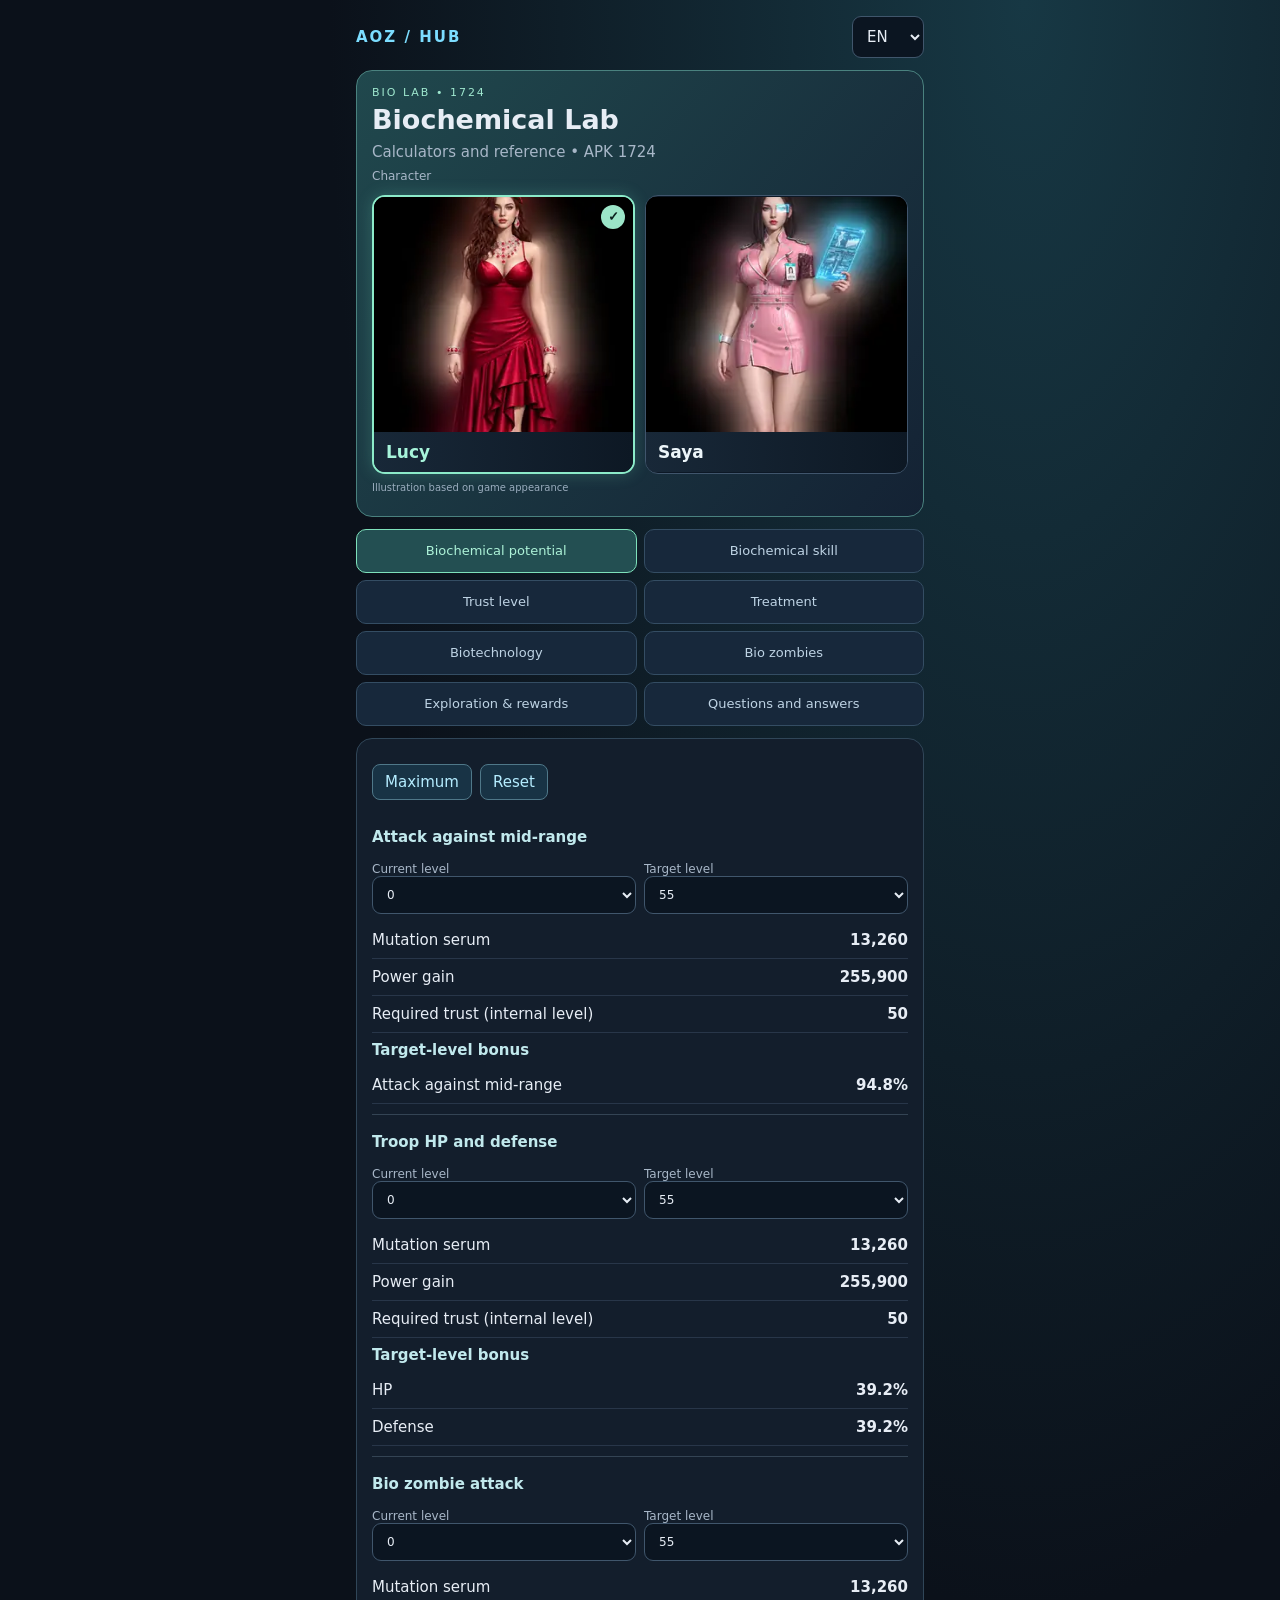
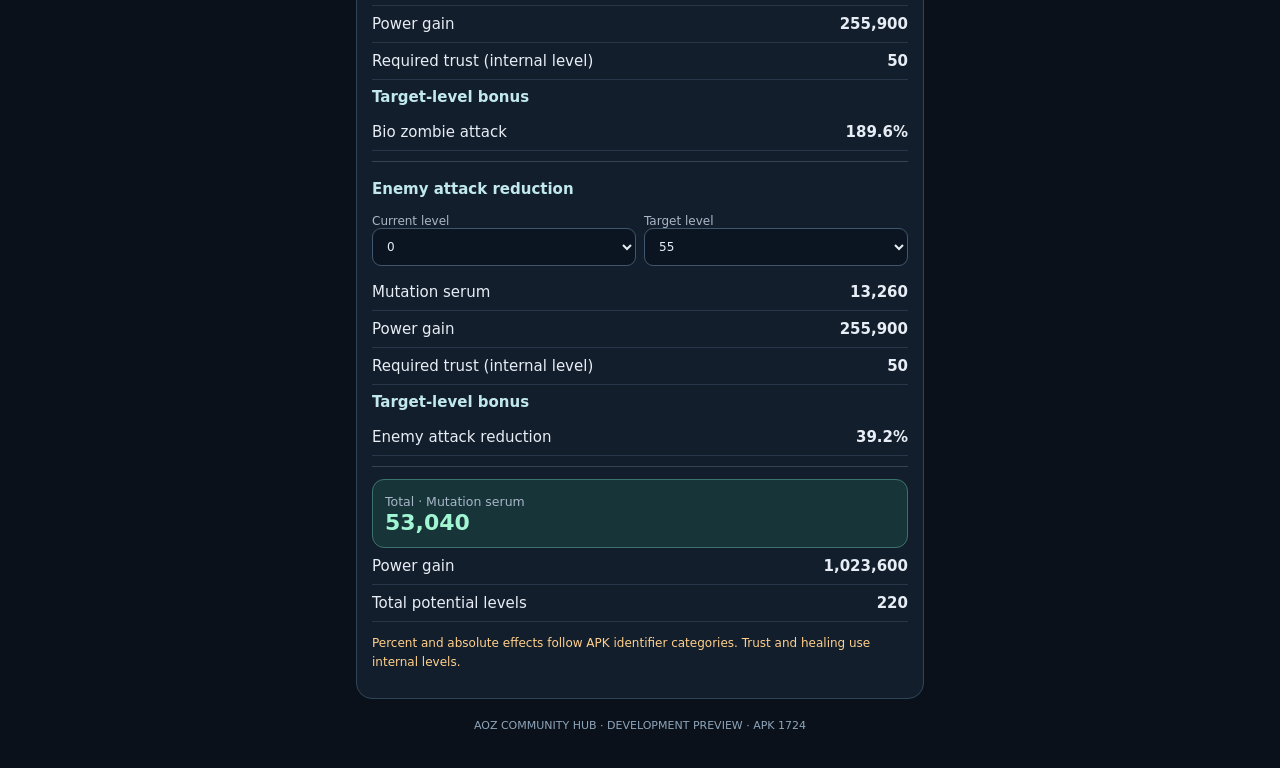
==== commit 5c82a647: "Use verified APK effect units, sequential biotech progression and stage serum calculator" ====
--- a/biolab-preview.html
+++ b/biolab-preview.html
@@ -1,12 +1,26 @@
 <!doctype html><html lang="ru"><head><meta charset="utf-8"><meta name="viewport" content="width=device-width,initial-scale=1"><title>AOZ HUB • Biolab</title><style>
 *{box-sizing:border-box}body{margin:0;background:radial-gradient(ellipse at 80% 0,#173844,#0b111a 48%);color:#e7edf5;font:15px system-ui}main{max-width:600px;margin:auto;padding:16px}header{display:flex;align-items:center;justify-content:space-between;gap:12px}header b{letter-spacing:2px;color:#7cddff}h1{font-size:27px;margin:12px 0 4px}h2{font-size:19px;margin:0 0 14px}small,.muted{color:#a8b7c8}section,article{background:#131e2c;border:1px solid #304658;border-radius:16px;padding:15px;margin:12px 0}.hero{background:linear-gradient(130deg,#20484d,#142234);border-color:#4a827f}.hero p{margin:8px 0}.tabs,.grid{display:grid;grid-template-columns:repeat(2,minmax(0,1fr));gap:8px}.tabs button{min-height:44px;background:#17283b;border:1px solid #344d63;color:#bed3e4;border-radius:10px;padding:10px 6px;font:inherit;cursor:pointer}.tabs button.active{background:#234f52;color:#adf2d8;border-color:#64ac9c}label{display:block;color:#a8b7c8;font-size:12px;margin:8px 0}select,input{font:inherit;width:100%;padding:10px;border-radius:9px;background:#0b1521;color:#e7edf5;border:1px solid #40566c}header select{width:auto}input[type=checkbox]{width:auto;margin:0 8px}button{cursor:pointer}button:focus-visible,select:focus-visible,input:focus-visible{outline:2px solid #7cddff}.line{display:flex;justify-content:space-between;gap:12px;padding:9px 0;border-bottom:1px solid #283649;align-items:center}.line strong{text-align:end;font-variant-numeric:tabular-nums}.total{background:#173439;border:1px solid #3c726d;border-radius:12px;padding:12px;margin-top:12px}.total strong{color:#a2f5d2;font-size:22px}.warn{color:#ffd08c;font-size:12px;line-height:1.55}.branch{padding:10px 0;border-bottom:1px solid #344454}.branch h3{margin:8px 0;font-size:15px;color:#c1e9ed}.btn{border:1px solid #4f7889;color:#b5edff;background:#183345;padding:8px 12px;border-radius:8px;font:inherit}.actions{display:flex;gap:8px;flex-wrap:wrap;margin:10px 0}details{margin-top:12px}summary{cursor:pointer;color:#a5e5f0}ol{padding-inline-start:25px}li{margin:6px 0}.correct{color:#97efbd;font-weight:700}footer{font-size:11px;color:#8da5b9;text-align:center;margin:20px 0}.tag{color:#9fe8cf;font-size:11px;letter-spacing:2px}h3{font-size:15px} [hidden]{display:none!important}.tablewrap{overflow:auto}table{width:100%;border-collapse:collapse;font-size:12px}th,td{padding:8px;text-align:start;border-bottom:1px solid #344454;white-space:nowrap} 
 .hero{position:relative;overflow:hidden;padding:15px}.hero h1{margin-top:5px}.portrait-grid{display:grid;grid-template-columns:repeat(2,minmax(0,1fr));gap:10px;margin-top:12px}.portrait{position:relative;overflow:hidden;border:1px solid #40556c;border-radius:13px;background:#0c1826;color:#edf6fa;text-align:start;padding:0;min-width:0;cursor:pointer;isolation:isolate}.portrait[aria-pressed=true]{border:2px solid #8cebc9;box-shadow:0 0 16px #75eac436}.portrait img{width:100%;height:clamp(145px,44vw,235px);display:block;object-fit:cover;object-position:center 12%;background:radial-gradient(ellipse,#384050,#101a27)}.portrait .pname{display:block;font:700 17px system-ui;padding:10px 12px;background:linear-gradient(90deg,#182838,#0d1824)}.portrait[aria-pressed=true] .pname{color:#a7f4da}.portrait .mark{position:absolute;top:8px;inset-inline-end:8px;display:none;background:#9be5c8;color:#0b211e;border-radius:50%;width:24px;height:24px;text-align:center;line-height:24px;font-weight:800}.portrait[aria-pressed=true] .mark{display:block}.artnote{font-size:10px;margin:6px 0 0;color:#9badbe}.tabs{gap:7px}.tabs button{font-size:13px;overflow-wrap:anywhere;line-height:1.25}.tabs button.active{border-color:#7ee1bb}.collectrow{display:grid;grid-template-columns:auto minmax(0,1fr) auto;gap:8px;align-items:center;padding:8px 0;border-bottom:1px solid #283649}.collectrow label{margin:0;color:#d9e7f1}.collectrow small{display:block;margin-top:3px}.collectrow input{margin:0}.collectrow strong{white-space:nowrap;color:#a6f2d1}.collectlist{max-height:430px;overflow:auto;overscroll-behavior:contain}.total small{overflow-wrap:anywhere}
-</style></head><body><main><header><b>AOZ / HUB</b><select id="lang" aria-label="Language"><option value="ru">RU</option><option value="en">EN</option><option value="es">ES</option><option value="vi">VI</option><option value="ar">AR</option><option value="zh">繁中</option><option value="hr">HR</option><option value="it">IT</option></select></header><section class="hero"><div class="tag">BIO LAB • 1724</div><h1 id="title"></h1><p id="lead" class="muted"></p><label id="heroLabel" for="hero"></label><div class="portrait-grid" id="portraitGrid"><button type="button" class="portrait" data-pet="201326762"><img alt="" decoding="async"><span class="mark" aria-hidden="true">✓</span><span class="pname"></span></button><button type="button" class="portrait" data-pet="201326792"><img alt="" decoding="async"><span class="mark" aria-hidden="true">✓</span><span class="pname"></span></button></div><p class="artnote" id="artNote"></p><select id="hero" hidden aria-hidden="true" tabindex="-1"><option value="201326762">Lucy / Люси</option><option value="201326792">Saya / Сая</option></select></section><nav id="tabs" class="tabs"></nav><section id="panel"></section><footer>AOZ COMMUNITY HUB · DEVELOPMENT PREVIEW · APK 1724</footer></main><script id="data" type="application/json">{"version":1724,"pets":{"201326792":{"trust":[[0,150,0,[50397353,20]],[1,270,1,[50397353,40]],[2,390,2,[50397353,60]],[3,510,3,[50397353,80]],[4,630,4,[50397353,100]],[5,780,5,[50397353,120]],[6,930,6,[50397353,140]],[7,1080,7,[50397353,160]],[8,1230,8,[50397353,180]],[9,1425,9,[50462851,500,50397353,180]],[10,1620,10,[50397353,210,50462851,500]],[11,1815,11,[50397353,240,50462851,500]],[12,2010,11,[50397353,270,50462851,500]],[13,2200,11,[50397353,300,50462851,500]],[14,2440,11,[50397353,330,50462851,500]],[15,2680,11,[50397353,360,50462851,500]],[16,2920,11,[50397353,390,50462851,500]],[17,3160,11,[50397353,420,50462851,500]],[18,3400,11,[50397353,450,50462851,500]],[19,3700,11,[50462851,1000,50397353,450]],[20,4000,11,[50397353,490,50462851,1000]],[21,4300,11,[50397353,530,50462851,1000]],[22,4600,11,[50397353,570,50462851,1000]],[23,4900,11,[50397353,610,50462851,1000]],[24,5260,12,[50397353,650,50462851,1000]],[25,5620,12,[50397353,690,50462851,1000]],[26,5980,12,[50397353,730,50462851,1000]],[27,6340,12,[50397353,770,50462851,1000]],[28,6700,12,[50397353,810,50462851,1000]],[29,7120,13,[50462851,1750,50397353,810]],[30,7540,13,[50397353,860,50462851,1750]],[31,7960,13,[50397353,910,50462851,1750]],[32,8380,13,[50397353,960,50462851,1750]],[33,8800,13,[50397353,1010,50462851,1750]],[34,9280,14,[50397353,1060,50462851,1750]],[35,9760,14,[50397353,1110,50462851,1750]],[36,10240,14,[50397353,1160,50462851,1750]],[37,10720,14,[50397353,1210,50462851,1750]],[38,11200,14,[50397353,1260,50462851,1750]],[39,11740,15,[50462851,2500,50397353,1260]],[40,12280,15,[50397353,1320,50462851,2500]],[41,12820,15,[50397353,1380,50462851,2500]],[42,13360,15,[50397353,1440,50462851,2500]],[43,13900,15,[50397353,1500,50462851,2500]],[44,14500,16,[50397353,1560,50462851,2500]],[45,15100,16,[50397353,1620,50462851,2500]],[46,15700,16,[50397353,1680,50462851,2500]],[47,16300,16,[50397353,1740,50462851,2500]],[48,16900,16,[50397353,1800,50462851,2500]],[49,18000,16,[50462851,3500,50397353,1800]],[50,20000,16,[50397353,1860,50462851,3500]],[51,22000,16,[50397353,1920,50462851,3500]],[52,24000,16,[50397353,1980,50462851,3500]],[53,27000,16,[50397353,2040,50462851,3500]],[54,30000,16,[50397353,2100,50462851,3500]],[55,33000,16,[50397353,2160,50462851,3500]],[56,36000,16,[50397353,2220,50462851,3500]],[57,39000,16,[50397353,2280,50462851,3500]],[58,42000,16,[50397353,2340,50462851,3500]],[59,45000,16,[50462851,4500,50397353,2340]],[60,47000,16,[50397353,2400,50462851,4500]],[61,49000,16,[50397353,2460,50462851,4500]],[62,51000,16,[50397353,2520,50462851,4500]],[63,53000,16,[50397353,2580,50462851,4500]],[64,55000,16,[50397353,2640,50462851,4500]],[65,57000,16,[50397353,2700,50462851,4500]],[66,58000,16,[50397353,2760,50462851,4500]],[67,59000,16,[50397353,2820,50462851,4500]],[68,60000,16,[50397353,2880,50462851,4500]],[69,61000,16,[50462851,5500,50397353,2880]]],"health":[[0,150,[50462859,0]],[1,250,[50462859,1000]],[2,600,[50462859,2000]],[3,1000,[50397353,50,50397355,50,50397354,50,50462859,2000]],[4,1500,[50397353,100,50397355,100,50397354,100,50462859,2000]],[5,2000,[50397353,100,50397355,100,50397354,100,50462859,3000]],[6,3000,[50397353,200,50397355,200,50397354,200,50462859,3000]],[7,4000,[50462861,30,50397353,200,50397355,200,50397354,200,50462859,3000]],[8,5000,[50462861,50,50397353,200,50397355,200,50397354,200,50462859,3000]],[9,6000,[50462861,50,50397353,300,50397355,300,50397354,300,50462859,3000]],[10,7000,[50462861,50,50397353,300,50397355,300,50397354,300,50462859,4000]],[11,8000,[50462861,50,50397353,300,50397355,300,50397354,300,50462859,4000]],[12,9000,[50462861,75,50397353,300,50397355,300,50397354,300,50462859,4000]],[13,10000,[50462861,75,50397353,400,50397355,400,50397354,400,50462859,4000]],[14,11000,[50462861,75,50397353,400,50397355,400,50397354,400,50462859,5000]],[15,12000,[50462861,100,50397353,400,50397355,400,50397354,400,50462859,5000]],[16,13000,[50462861,100,50397353,500,50397355,500,50397354,500,50462859,5000]]]},"201326762":{"trust":[[0,150,0,[50462851,200]],[1,270,1,[50462851,400]],[2,390,2,[50462851,600]],[3,510,3,[50462851,800]],[4,630,4,[50462851,1000]],[5,750,5,[50462851,1200]],[6,870,6,[50462851,1400]],[7,990,7,[50462851,1600]],[8,1140,8,[50462851,1800]],[9,1290,9,[50462851,2000]],[10,1440,10,[50462851,2200]],[11,1590,11,[50462851,2400]],[12,1740,11,[50462851,2600]],[13,1920,11,[50462851,2800]],[14,2100,11,[50462851,3000]],[15,2280,11,[50462851,3200]],[16,2460,11,[50462851,3400]],[17,2640,11,[50462851,3600]],[18,2850,11,[50462851,3800]],[19,3060,11,[50462851,4000]],[20,3270,11,[50462851,4250]],[21,3480,11,[50462851,4500]],[22,3690,11,[50462851,4750]],[23,3930,11,[50462851,5000]],[24,4170,12,[50462851,5250]],[25,4410,12,[50462851,5500]],[26,4650,12,[50462851,5750]],[27,4890,12,[50462851,6000]],[28,5160,12,[50462851,6250]],[29,5430,13,[50462851,6500]],[30,5700,13,[50462851,6750]],[31,5970,13,[50462851,7000]],[32,6240,13,[50462851,7250]],[33,6480,13,[50462851,7500]],[34,6720,14,[50462851,7750]],[35,6960,14,[50462851,8000]],[36,7200,14,[50462851,8250]],[37,7440,14,[50462851,8500]],[38,7650,14,[50462851,8750]],[39,7860,15,[50462851,9000]],[40,8070,15,[50462851,9300]],[41,8280,15,[50462851,9600]],[42,8490,15,[50462851,9900]],[43,8670,15,[50462851,10200]],[44,8850,16,[50462851,10500]],[45,9030,16,[50462851,10800]],[46,9210,16,[50462851,11100]],[47,9390,16,[50462851,11400]],[48,9570,16,[50462851,11700]],[49,11000,16,[50462851,12000]],[50,13000,16,[50462851,12000,50397354,60]],[51,17000,16,[50462851,12300,50397354,60]],[52,22000,16,[50462851,12300,50397354,60,50397355,60]],[53,27000,16,[50462851,12600,50397354,60,50397355,60]],[54,30000,16,[50462851,12600,50397354,120,50397355,60]],[55,33000,16,[50462851,12900,50397354,120,50397355,60]],[56,36000,16,[50462851,12900,50397354,120,50397355,120]],[57,39000,16,[50462851,13200,50397354,120,50397355,120]],[58,42000,16,[50462851,13200,50397354,180,50397355,120]],[59,45000,16,[50462851,13500,50397354,180,50397355,120]],[60,47000,16,[50462851,13500,50397354,180,50397355,180]],[61,49000,16,[50462851,13800,50397354,180,50397355,180]],[62,51000,16,[50462851,13800,50397354,240,50397355,180]],[63,53000,16,[50462851,14100,50397354,240,50397355,180]],[64,55000,16,[50462851,14100,50397354,240,50397355,240]],[65,57000,16,[50462851,14400,50397354,240,50397355,240]],[66,58000,16,[50462851,14400,50397354,300,50397355,240]],[67,59000,16,[50462851,14700,50397354,300,50397355,240]],[68,60000,16,[50462851,14700,50397354,300,50397355,300]],[69,61000,16,[50462851,15000,50397354,300,50397355,300]]],"health":[[0,100,[50462847,0]],[1,200,[50462847,0]],[2,300,[50462847,0]],[3,400,[50462849,10000,50462853,100000,50397350,50]],[4,600,[50462847,1,50462849,10000,50462853,100000,50397350,50]],[5,900,[50397350,80,50462847,1,50462849,10000,50462853,100000]],[6,1200,[50462849,15000,50462853,150000,50397350,80,50462847,1]],[7,1600,[50462848,10000,50462849,15000,50462853,150000,50397350,80,50462847,1,50462852,20000,50462851,1000,50462850,200]],[8,2000,[50462848,10000,50462849,15000,50462853,150000,50397350,80,50462847,1,50462852,20000,50462851,1000,50462850,200]],[9,2500,[50462848,10000,50462849,20000,50462853,200000,50397350,80,50462847,1,50462852,20000,50462851,1000,50462850,200]],[10,3000,[50462848,20000,50462849,20000,50462853,200000,50397350,80,50462847,1,50462852,20000,50462851,1000,50462850,200]],[11,3600,[50462848,20000,50462849,20000,50462853,200000,50397350,80,50462847,1,50462852,20000,50462851,1000,50462850,200]],[12,4200,[50462848,20000,50462849,25000,50462853,250000,50397350,80,50462847,1,50462852,20000,50462851,1000,50462850,200]],[13,4900,[50462848,20000,50462849,25000,50462853,250000,50397350,80,50462847,1,50462852,20000,50462851,1000,50462850,200]],[14,5600,[50462848,20000,50462849,25000,50462853,250000,50397350,110,50462847,1,50462852,20000,50462851,1000,50462850,200]],[15,6400,[50397352,50,50462848,20000,50462849,25000,50462853,250000,50397350,110,50462847,1,50462852,20000,50462851,1000,50462850,200]],[16,7500,[50397352,50,50462848,20000,50462849,30000,50462853,300000,50397350,110,50462847,1,50462852,20000,50462851,1000,50462850,200]]]}},"branches":[{"pet":201326762,"id":201326853,"rows":[[1,30,5,8100,[50397423,30]],[2,37,5,12600,[50397423,47]],[3,44,5,17200,[50397423,64]],[4,51,5,21800,[50397423,81]],[5,58,10,26400,[50397423,98]],[6,65,10,31000,[50397423,115]],[7,72,10,35600,[50397423,132]],[8,79,10,40200,[50397423,149]],[9,86,10,44800,[50397423,166]],[10,93,10,49400,[50397423,183]],[11,100,15,54000,[50397423,200]],[12,107,15,58500,[50397423,217]],[13,114,15,63100,[50397423,234]],[14,121,15,67700,[50397423,251]],[15,128,20,72300,[50397423,268]],[16,135,20,76900,[50397423,285]],[17,142,20,81500,[50397423,302]],[18,149,20,86100,[50397423,319]],[19,156,20,90700,[50397423,336]],[20,163,25,95300,[50397423,353]],[21,170,25,99900,[50397423,370]],[22,177,25,104400,[50397423,387]],[23,184,25,109000,[50397423,404]],[24,191,25,113600,[50397423,421]],[25,198,30,118200,[50397423,438]],[26,205,30,122800,[50397423,455]],[27,212,30,127400,[50397423,472]],[28,219,30,132000,[50397423,489]],[29,226,30,136600,[50397423,506]],[30,233,35,141200,[50397423,523]],[31,240,35,145800,[50397423,540]],[32,247,35,150300,[50397423,557]],[33,254,35,154900,[50397423,574]],[34,261,35,159500,[50397423,591]],[35,268,40,164100,[50397423,608]],[36,280,40,168700,[50397423,625]],[37,292,40,173300,[50397423,642]],[38,304,40,177900,[50397423,659]],[39,316,40,182500,[50397423,676]],[40,328,45,187100,[50397423,693]],[41,340,45,191700,[50397423,710]],[42,352,45,196200,[50397423,727]],[43,364,45,200800,[50397423,744]],[44,376,45,205400,[50397423,761]],[45,388,50,210000,[50397423,778]],[46,403,50,214600,[50397423,795]],[47,418,50,219200,[50397423,812]],[48,433,50,223800,[50397423,829]],[49,448,50,228400,[50397423,846]],[50,463,50,233000,[50397423,863]],[51,478,50,237600,[50397423,880]],[52,493,50,242100,[50397423,897]],[53,508,50,246700,[50397423,914]],[54,523,50,251300,[50397423,931]],[55,538,50,255900,[50397423,948]]]},{"pet":201326762,"id":201326854,"rows":[[1,30,5,8100,[50397255,14,50397279,14]],[2,37,5,12600,[50397255,21,50397279,21]],[3,44,5,17200,[50397255,28,50397279,28]],[4,51,5,21800,[50397255,35,50397279,35]],[5,58,10,26400,[50397255,42,50397279,42]],[6,65,10,31000,[50397255,49,50397279,49]],[7,72,10,35600,[50397255,56,50397279,56]],[8,79,10,40200,[50397255,63,50397279,63]],[9,86,10,44800,[50397255,70,50397279,70]],[10,93,10,49400,[50397255,77,50397279,77]],[11,100,15,54000,[50397255,84,50397279,84]],[12,107,15,58500,[50397255,91,50397279,91]],[13,114,15,63100,[50397255,98,50397279,98]],[14,121,15,67700,[50397255,105,50397279,105]],[15,128,20,72300,[50397255,112,50397279,112]],[16,135,20,76900,[50397255,119,50397279,119]],[17,142,20,81500,[50397255,126,50397279,126]],[18,149,20,86100,[50397255,133,50397279,133]],[19,156,20,90700,[50397255,140,50397279,140]],[20,163,25,95300,[50397255,147,50397279,147]],[21,170,25,99900,[50397255,154,50397279,154]],[22,177,25,104400,[50397255,161,50397279,161]],[23,184,25,109000,[50397255,168,50397279,168]],[24,191,25,113600,[50397255,175,50397279,175]],[25,198,30,118200,[50397255,182,50397279,182]],[26,205,30,122800,[50397255,189,50397279,189]],[27,212,30,127400,[50397255,196,50397279,196]],[28,219,30,132000,[50397255,203,50397279,203]],[29,226,30,136600,[50397255,210,50397279,210]],[30,233,35,141200,[50397255,217,50397279,217]],[31,240,35,145800,[50397255,224,50397279,224]],[32,247,35,150300,[50397255,231,50397279,231]],[33,254,35,154900,[50397255,238,50397279,238]],[34,261,35,159500,[50397255,245,50397279,245]],[35,268,40,164100,[50397255,252,50397279,252]],[36,280,40,168700,[50397255,259,50397279,259]],[37,292,40,173300,[50397255,266,50397279,266]],[38,304,40,177900,[50397255,273,50397279,273]],[39,316,40,182500,[50397255,280,50397279,280]],[40,328,45,187100,[50397255,287,50397279,287]],[41,340,45,191700,[50397255,294,50397279,294]],[42,352,45,196200,[50397255,301,50397279,301]],[43,364,45,200800,[50397255,308,50397279,308]],[44,376,45,205400,[50397255,315,50397279,315]],[45,388,50,210000,[50397255,322,50397279,322]],[46,403,50,214600,[50397255,329,50397279,329]],[47,418,50,219200,[50397255,336,50397279,336]],[48,433,50,223800,[50397255,343,50397279,343]],[49,448,50,228400,[50397255,350,50397279,350]],[50,463,50,233000,[50397255,357,50397279,357]],[51,478,50,237600,[50397255,364,50397279,364]],[52,493,50,242100,[50397255,371,50397279,371]],[53,508,50,246700,[50397255,378,50397279,378]],[54,523,50,251300,[50397255,385,50397279,385]],[55,538,50,255900,[50397255,392,50397279,392]]]},{"pet":201326762,"id":201326855,"rows":[[1,30,5,8100,[50397353,60]],[2,37,5,12600,[50397353,94]],[3,44,5,17200,[50397353,128]],[4,51,5,21800,[50397353,162]],[5,58,10,26400,[50397353,196]],[6,65,10,31000,[50397353,230]],[7,72,10,35600,[50397353,264]],[8,79,10,40200,[50397353,298]],[9,86,10,44800,[50397353,332]],[10,93,10,49400,[50397353,366]],[11,100,15,54000,[50397353,400]],[12,107,15,58500,[50397353,434]],[13,114,15,63100,[50397353,468]],[14,121,15,67700,[50397353,502]],[15,128,20,72300,[50397353,536]],[16,135,20,76900,[50397353,570]],[17,142,20,81500,[50397353,604]],[18,149,20,86100,[50397353,638]],[19,156,20,90700,[50397353,672]],[20,163,25,95300,[50397353,706]],[21,170,25,99900,[50397353,740]],[22,177,25,104400,[50397353,774]],[23,184,25,109000,[50397353,808]],[24,191,25,113600,[50397353,842]],[25,198,30,118200,[50397353,876]],[26,205,30,122800,[50397353,910]],[27,212,30,127400,[50397353,944]],[28,219,30,132000,[50397353,978]],[29,226,30,136600,[50397353,1012]],[30,233,35,141200,[50397353,1046]],[31,240,35,145800,[50397353,1080]],[32,247,35,150300,[50397353,1114]],[33,254,35,154900,[50397353,1148]],[34,261,35,159500,[50397353,1182]],[35,268,40,164100,[50397353,1216]],[36,280,40,168700,[50397353,1250]],[37,292,40,173300,[50397353,1284]],[38,304,40,177900,[50397353,1318]],[39,316,40,182500,[50397353,1352]],[40,328,45,187100,[50397353,1386]],[41,340,45,191700,[50397353,1420]],[42,352,45,196200,[50397353,1454]],[43,364,45,200800,[50397353,1488]],[44,376,45,205400,[50397353,1522]],[45,388,50,210000,[50397353,1556]],[46,403,50,214600,[50397353,1590]],[47,418,50,219200,[50397353,1624]],[48,433,50,223800,[50397353,1658]],[49,448,50,228400,[50397353,1692]],[50,463,50,233000,[50397353,1726]],[51,478,50,237600,[50397353,1760]],[52,493,50,242100,[50397353,1794]],[53,508,50,246700,[50397353,1828]],[54,523,50,251300,[50397353,1862]],[55,538,50,255900,[50397353,1896]]]},{"pet":201326762,"id":201326856,"rows":[[1,30,5,8100,[50397430,14]],[2,37,5,12600,[50397430,21]],[3,44,5,17200,[50397430,28]],[4,51,5,21800,[50397430,35]],[5,58,10,26400,[50397430,42]],[6,65,10,31000,[50397430,49]],[7,72,10,35600,[50397430,56]],[8,79,10,40200,[50397430,63]],[9,86,10,44800,[50397430,70]],[10,93,10,49400,[50397430,77]],[11,100,15,54000,[50397430,84]],[12,107,15,58500,[50397430,91]],[13,114,15,63100,[50397430,98]],[14,121,15,67700,[50397430,105]],[15,128,20,72300,[50397430,112]],[16,135,20,76900,[50397430,119]],[17,142,20,81500,[50397430,126]],[18,149,20,86100,[50397430,133]],[19,156,20,90700,[50397430,140]],[20,163,25,95300,[50397430,147]],[21,170,25,99900,[50397430,154]],[22,177,25,104400,[50397430,161]],[23,184,25,109000,[50397430,168]],[24,191,25,113600,[50397430,175]],[25,198,30,118200,[50397430,182]],[26,205,30,122800,[50397430,189]],[27,212,30,127400,[50397430,196]],[28,219,30,132000,[50397430,203]],[29,226,30,136600,[50397430,210]],[30,233,35,141200,[50397430,217]],[31,240,35,145800,[50397430,224]],[32,247,35,150300,[50397430,231]],[33,254,35,154900,[50397430,238]],[34,261,35,159500,[50397430,245]],[35,268,40,164100,[50397430,252]],[36,280,40,168700,[50397430,259]],[37,292,40,173300,[50397430,266]],[38,304,40,177900,[50397430,273]],[39,316,40,182500,[50397430,280]],[40,328,45,187100,[50397430,287]],[41,340,45,191700,[50397430,294]],[42,352,45,196200,[50397430,301]],[43,364,45,200800,[50397430,308]],[44,376,45,205400,[50397430,315]],[45,388,50,210000,[50397430,322]],[46,403,50,214600,[50397430,329]],[47,418,50,219200,[50397430,336]],[48,433,50,223800,[50397430,343]],[49,448,50,228400,[50397430,350]],[50,463,50,233000,[50397430,357]],[51,478,50,237600,[50397430,364]],[52,493,50,242100,[50397430,371]],[53,508,50,246700,[50397430,378]],[54,523,50,251300,[50397430,385]],[55,538,50,255900,[50397430,392]]]},{"pet":201326792,"id":201326857,"rows":[[1,30,5,8100,[50397424,30]],[2,37,5,12600,[50397424,47]],[3,44,5,17200,[50397424,64]],[4,51,5,21800,[50397424,81]],[5,58,10,26400,[50397424,98]],[6,65,10,31000,[50397424,115]],[7,72,10,35600,[50397424,132]],[8,79,10,40200,[50397424,149]],[9,86,10,44800,[50397424,166]],[10,93,10,49400,[50397424,183]],[11,100,15,54000,[50397424,200]],[12,107,15,58500,[50397424,217]],[13,114,15,63100,[50397424,234]],[14,121,15,67700,[50397424,251]],[15,128,20,72300,[50397424,268]],[16,135,20,76900,[50397424,285]],[17,142,20,81500,[50397424,302]],[18,149,20,86100,[50397424,319]],[19,156,20,90700,[50397424,336]],[20,163,25,95300,[50397424,353]],[21,170,25,99900,[50397424,370]],[22,177,25,104400,[50397424,387]],[23,184,25,109000,[50397424,404]],[24,191,25,113600,[50397424,421]],[25,198,30,118200,[50397424,438]],[26,205,30,122800,[50397424,455]],[27,212,30,127400,[50397424,472]],[28,219,30,132000,[50397424,489]],[29,226,30,136600,[50397424,506]],[30,233,35,141200,[50397424,523]],[31,240,35,145800,[50397424,540]],[32,247,35,150300,[50397424,557]],[33,254,35,154900,[50397424,574]],[34,261,35,159500,[50397424,591]],[35,268,40,164100,[50397424,608]],[36,280,40,168700,[50397424,625]],[37,292,40,173300,[50397424,642]],[38,304,40,177900,[50397424,659]],[39,316,40,182500,[50397424,676]],[40,328,45,187100,[50397424,693]],[41,340,45,191700,[50397424,710]],[42,352,45,196200,[50397424,727]],[43,364,45,200800,[50397424,744]],[44,376,45,205400,[50397424,761]],[45,388,50,210000,[50397424,778]],[46,403,50,214600,[50397424,795]],[47,418,50,219200,[50397424,812]],[48,433,50,223800,[50397424,829]],[49,448,50,228400,[50397424,846]],[50,463,50,233000,[50397424,863]],[51,478,50,237600,[50397424,880]],[52,493,50,242100,[50397424,897]],[53,508,50,246700,[50397424,914]],[54,523,50,251300,[50397424,931]],[55,538,50,255900,[50397424,948]]]},{"pet":201326792,"id":201326858,"rows":[[1,30,5,8100,[50397254,14]],[2,37,5,12600,[50397254,21]],[3,44,5,17200,[50397254,28]],[4,51,5,21800,[50397254,35]],[5,58,10,26400,[50397254,42]],[6,65,10,31000,[50397254,49]],[7,72,10,35600,[50397254,56]],[8,79,10,40200,[50397254,63]],[9,86,10,44800,[50397254,70]],[10,93,10,49400,[50397254,77]],[11,100,15,54000,[50397254,84]],[12,107,15,58500,[50397254,91]],[13,114,15,63100,[50397254,98]],[14,121,15,67700,[50397254,105]],[15,128,20,72300,[50397254,112]],[16,135,20,76900,[50397254,119]],[17,142,20,81500,[50397254,126]],[18,149,20,86100,[50397254,133]],[19,156,20,90700,[50397254,140]],[20,163,25,95300,[50397254,147]],[21,170,25,99900,[50397254,154]],[22,177,25,104400,[50397254,161]],[23,184,25,109000,[50397254,168]],[24,191,25,113600,[50397254,175]],[25,198,30,118200,[50397254,182]],[26,205,30,122800,[50397254,189]],[27,212,30,127400,[50397254,196]],[28,219,30,132000,[50397254,203]],[29,226,30,136600,[50397254,210]],[30,233,35,141200,[50397254,217]],[31,240,35,145800,[50397254,224]],[32,247,35,150300,[50397254,231]],[33,254,35,154900,[50397254,238]],[34,261,35,159500,[50397254,245]],[35,268,40,164100,[50397254,252]],[36,280,40,168700,[50397254,259]],[37,292,40,173300,[50397254,266]],[38,304,40,177900,[50397254,273]],[39,316,40,182500,[50397254,280]],[40,328,45,187100,[50397254,287]],[41,340,45,191700,[50397254,294]],[42,352,45,196200,[50397254,301]],[43,364,45,200800,[50397254,308]],[44,376,45,205400,[50397254,315]],[45,388,50,210000,[50397254,322]],[46,403,50,214600,[50397254,329]],[47,418,50,219200,[50397254,336]],[48,433,50,223800,[50397254,343]],[49,448,50,228400,[50397254,350]],[50,463,50,233000,[50397254,357]],[51,478,50,237600,[50397254,364]],[52,493,50,242100,[50397254,371]],[53,508,50,246700,[50397254,378]],[54,523,50,251300,[50397254,385]],[55,538,50,255900,[50397254,392]]]},{"pet":201326792,"id":201326859,"rows":[[1,30,5,8100,[50397354,60,50397355,60]],[2,37,5,12600,[50397354,94,50397355,94]],[3,44,5,17200,[50397354,128,50397355,128]],[4,51,5,21800,[50397354,162,50397355,162]],[5,58,10,26400,[50397354,196,50397355,196]],[6,65,10,31000,[50397354,230,50397355,230]],[7,72,10,35600,[50397354,264,50397355,264]],[8,79,10,40200,[50397354,298,50397355,298]],[9,86,10,44800,[50397354,332,50397355,332]],[10,93,10,49400,[50397354,366,50397355,366]],[11,100,15,54000,[50397354,400,50397355,400]],[12,107,15,58500,[50397354,434,50397355,434]],[13,114,15,63100,[50397354,468,50397355,468]],[14,121,15,67700,[50397354,502,50397355,502]],[15,128,20,72300,[50397354,536,50397355,536]],[16,135,20,76900,[50397354,570,50397355,570]],[17,142,20,81500,[50397354,604,50397355,604]],[18,149,20,86100,[50397354,638,50397355,638]],[19,156,20,90700,[50397354,672,50397355,672]],[20,163,25,95300,[50397354,706,50397355,706]],[21,170,25,99900,[50397354,740,50397355,740]],[22,177,25,104400,[50397354,774,50397355,774]],[23,184,25,109000,[50397354,808,50397355,808]],[24,191,25,113600,[50397354,842,50397355,842]],[25,198,30,118200,[50397354,876,50397355,876]],[26,205,30,122800,[50397354,910,50397355,910]],[27,212,30,127400,[50397354,944,50397355,944]],[28,219,30,132000,[50397354,978,50397355,978]],[29,226,30,136600,[50397354,1012,50397355,1012]],[30,233,35,141200,[50397354,1046,50397355,1046]],[31,240,35,145800,[50397354,1080,50397355,1080]],[32,247,35,150300,[50397354,1114,50397355,1114]],[33,254,35,154900,[50397354,1148,50397355,1148]],[34,261,35,159500,[50397354,1182,50397355,1182]],[35,268,40,164100,[50397354,1216,50397355,1216]],[36,280,40,168700,[50397354,1250,50397355,1250]],[37,292,40,173300,[50397354,1284,50397355,1284]],[38,304,40,177900,[50397354,1318,50397355,1318]],[39,316,40,182500,[50397354,1352,50397355,1352]],[40,328,45,187100,[50397354,1386,50397355,1386]],[41,340,45,191700,[50397354,1420,50397355,1420]],[42,352,45,196200,[50397354,1454,50397355,1454]],[43,364,45,200800,[50397354,1488,50397355,1488]],[44,376,45,205400,[50397354,1522,50397355,1522]],[45,388,50,210000,[50397354,1556,50397355,1556]],[46,403,50,214600,[50397354,1590,50397355,1590]],[47,418,50,219200,[50397354,1624,50397355,1624]],[48,433,50,223800,[50397354,1658,50397355,1658]],[49,448,50,228400,[50397354,1692,50397355,1692]],[50,463,50,233000,[50397354,1726,50397355,1726]],[51,478,50,237600,[50397354,1760,50397355,1760]],[52,493,50,242100,[50397354,1794,50397355,1794]],[53,508,50,246700,[50397354,1828,50397355,1828]],[54,523,50,251300,[50397354,1862,50397355,1862]],[55,538,50,255900,[50397354,1896,50397355,1896]]]},{"pet":201326792,"id":201326860,"rows":[[1,30,5,8100,[50397513,14]],[2,37,5,12600,[50397513,21]],[3,44,5,17200,[50397513,28]],[4,51,5,21800,[50397513,35]],[5,58,10,26400,[50397513,42]],[6,65,10,31000,[50397513,49]],[7,72,10,35600,[50397513,56]],[8,79,10,40200,[50397513,63]],[9,86,10,44800,[50397513,70]],[10,93,10,49400,[50397513,77]],[11,100,15,54000,[50397513,84]],[12,107,15,58500,[50397513,91]],[13,114,15,63100,[50397513,98]],[14,121,15,67700,[50397513,105]],[15,128,20,72300,[50397513,112]],[16,135,20,76900,[50397513,119]],[17,142,20,81500,[50397513,126]],[18,149,20,86100,[50397513,133]],[19,156,20,90700,[50397513,140]],[20,163,25,95300,[50397513,147]],[21,170,25,99900,[50397513,154]],[22,177,25,104400,[50397513,161]],[23,184,25,109000,[50397513,168]],[24,191,25,113600,[50397513,175]],[25,198,30,118200,[50397513,182]],[26,205,30,122800,[50397513,189]],[27,212,30,127400,[50397513,196]],[28,219,30,132000,[50397513,203]],[29,226,30,136600,[50397513,210]],[30,233,35,141200,[50397513,217]],[31,240,35,145800,[50397513,224]],[32,247,35,150300,[50397513,231]],[33,254,35,154900,[50397513,238]],[34,261,35,159500,[50397513,245]],[35,268,40,164100,[50397513,252]],[36,280,40,168700,[50397513,259]],[37,292,40,173300,[50397513,266]],[38,304,40,177900,[50397513,273]],[39,316,40,182500,[50397513,280]],[40,328,45,187100,[50397513,287]],[41,340,45,191700,[50397513,294]],[42,352,45,196200,[50397513,301]],[43,364,45,200800,[50397513,308]],[44,376,45,205400,[50397513,315]],[45,388,50,210000,[50397513,322]],[46,403,50,214600,[50397513,329]],[47,418,50,219200,[50397513,336]],[48,433,50,223800,[50397513,343]],[49,448,50,228400,[50397513,350]],[50,463,50,233000,[50397513,357]],[51,478,50,237600,[50397513,364]],[52,493,50,242100,[50397513,371]],[53,508,50,246700,[50397513,378]],[54,523,50,251300,[50397513,385]],[55,538,50,255900,[50397513,392]]]}],"skills":{"201326762":[[1,10,4,47200,[48,320]],[2,20,4,66100,[96,320]],[3,30,4,85000,[144,320]],[4,40,4,103900,[192,320]],[5,50,16,151200,[240,340]],[6,60,16,170100,[288,340]],[7,70,16,189000,[336,340]],[8,80,16,207900,[384,340]],[9,90,16,226800,[432,340]],[10,100,32,274000,[480,360]],[11,115,32,292900,[528,360]],[12,130,32,311800,[576,360]],[13,145,32,330700,[624,360]],[14,160,32,349600,[672,360]],[15,175,56,396900,[720,380]],[16,190,56,415800,[768,380]],[17,205,56,434700,[816,380]],[18,220,56,453600,[864,380]],[19,235,56,472500,[912,380]],[20,250,80,519700,[960,400]],[21,270,80,538600,[1008,400]],[22,290,80,557500,[1056,400]],[23,310,80,576400,[1104,400]],[24,330,80,595300,[1152,400]],[25,350,104,642600,[1200,420]],[26,370,104,661500,[1248,420]],[27,390,104,680400,[1296,420]],[28,410,104,699300,[1344,420]],[29,430,104,718200,[1392,420]],[30,450,132,765400,[1440,440]],[31,482,132,784300,[1488,440]],[32,514,132,803200,[1536,440]],[33,546,132,822100,[1584,440]],[34,578,132,841000,[1632,440]],[35,610,160,888300,[1680,460]],[36,642,160,907200,[1728,460]],[37,674,160,926100,[1776,460]],[38,706,160,945000,[1824,460]],[39,738,160,963900,[1872,460]],[40,770,188,1011100,[1920,480]],[41,820,188,1030000,[1968,480]],[42,870,188,1048900,[2016,480]],[43,920,188,1067800,[2064,480]],[44,970,188,1086700,[2112,480]],[45,1020,220,1134000,[2160,500]]],"201326792":[[1,10,4,47200,[38,450,2]],[2,20,4,66100,[76,450,2]],[3,30,4,85000,[114,450,2]],[4,40,4,103900,[152,450,2]],[5,50,16,151200,[190,480,2]],[6,60,16,170100,[228,480,2]],[7,70,16,189000,[266,480,2]],[8,80,16,207900,[304,480,2]],[9,90,16,226800,[342,480,2]],[10,100,32,274000,[380,510,2]],[11,115,32,292900,[418,510,2]],[12,130,32,311800,[456,510,2]],[13,145,32,330700,[494,510,2]],[14,160,32,349600,[532,510,2]],[15,175,56,396900,[570,540,2]],[16,190,56,415800,[608,540,2]],[17,205,56,434700,[646,540,2]],[18,220,56,453600,[684,540,2]],[19,235,56,472500,[722,540,2]],[20,250,80,519700,[760,570,2]],[21,270,80,538600,[798,570,2]],[22,290,80,557500,[836,570,2]],[23,310,80,576400,[874,570,2]],[24,330,80,595300,[912,570,2]],[25,350,104,642600,[950,600,2]],[26,370,104,661500,[988,600,2]],[27,390,104,680400,[1026,600,2]],[28,410,104,699300,[1064,600,2]],[29,430,104,718200,[1102,600,2]],[30,450,132,765400,[1140,630,2]],[31,482,132,784300,[1178,630,2]],[32,514,132,803200,[1216,630,2]],[33,546,132,822100,[1254,630,2]],[34,578,132,841000,[1292,630,2]],[35,610,160,888300,[1330,660,2]],[36,642,160,907200,[1368,660,2]],[37,674,160,926100,[1406,660,2]],[38,706,160,945000,[1444,660,2]],[39,738,160,963900,[1482,660,2]],[40,770,188,1011100,[1520,690,2]],[41,820,188,1030000,[1558,690,2]],[42,870,188,1048900,[1596,690,2]],[43,920,188,1067800,[1634,690,2]],[44,970,188,1086700,[1672,690,2]],[45,1020,220,1134000,[1710,720,2]]]},"genes":[{"gid":110,"s":[],"s_s":"","g":11,"ic":"","es":[50397353,50]},{"gid":111,"s":[],"s_s":"","g":11,"ic":"","es":[50397353,50]},{"gid":112,"s":[],"s_s":"L1","g":11,"ic":"icon_83886443","es":[50462851,1000,50462852,10000]},{"gid":120,"s":[],"s_s":"","g":12,"ic":"","es":[50397353,50]},{"gid":121,"s":[],"s_s":"","g":12,"ic":"","es":[50397353,50]},{"gid":122,"s":[],"s_s":"L2","g":12,"ic":"icon_83886443","es":[50462851,1000,50462852,10000]},{"gid":130,"s":[],"s_s":"","g":13,"ic":"","es":[50397353,50]},{"gid":131,"s":[],"s_s":"","g":13,"ic":"","es":[50397353,50]},{"gid":132,"s":[83886474,1],"s_s":"L3","g":13,"ic":"icon_83886458","es":[50397363,400]},{"gid":210,"s":[],"s_s":"","g":21,"ic":"","es":[50397353,50]},{"gid":211,"s":[],"s_s":"","g":21,"ic":"","es":[50397353,50]},{"gid":212,"s":[],"s_s":"C1","g":21,"ic":"icon_83886443","es":[50462851,1000,50462852,10000]},{"gid":220,"s":[],"s_s":"","g":22,"ic":"","es":[50397353,50]},{"gid":221,"s":[],"s_s":"","g":22,"ic":"","es":[50397354,50]},{"gid":222,"s":[],"s_s":"C2","g":22,"ic":"icon_83886438","es":[50397351,150,50462850,100]},{"gid":230,"s":[],"s_s":"","g":23,"ic":"","es":[50397353,50]},{"gid":231,"s":[],"s_s":"","g":23,"ic":"","es":[50397355,50]},{"gid":232,"s":[83886475,1],"s_s":"C3","g":23,"ic":"icon_83886459","es":[50397362,50]},{"gid":310,"s":[],"s_s":"","g":31,"ic":"","es":[50397353,50]},{"gid":311,"s":[],"s_s":"","g":31,"ic":"","es":[50397354,50]},{"gid":312,"s":[],"s_s":"V1","g":31,"ic":"icon_83886443","es":[50462851,1000,50462852,20000]},{"gid":320,"s":[],"s_s":"","g":32,"ic":"","es":[50397353,50]},{"gid":321,"s":[],"s_s":"","g":32,"ic":"","es":[50397355,50]},{"gid":322,"s":[],"s_s":"V2","g":32,"ic":"icon_83886438","es":[50397351,150,50462850,100]},{"gid":330,"s":[],"s_s":"","g":33,"ic":"","es":[50397353,50]},{"gid":331,"s":[],"s_s":"","g":33,"ic":"","es":[50397354,50]},{"gid":332,"s":[],"s_s":"","g":33,"ic":"","es":[50397355,50]},{"gid":333,"s":[83886476,2],"s_s":"V3","g":33,"ic":"icon_83886460","es":[50397364,200]},{"gid":411,"s":[],"s_s":"","g":41,"ic":"","es":[50397353,60]},{"gid":412,"s":[],"s_s":"","g":41,"ic":"","es":[50397354,60]},{"gid":413,"s":[],"s_s":"","g":41,"ic":"","es":[50397353,60]},{"gid":414,"s":[],"s_s":"","g":41,"ic":"","es":[50397355,60]},{"gid":415,"s":[],"s_s":"N1","g":41,"ic":"icon_83886443","es":[50462851,1500,50462852,20000]},{"gid":421,"s":[],"s_s":"","g":42,"ic":"","es":[50397353,60]},{"gid":422,"s":[],"s_s":"","g":42,"ic":"","es":[50397354,60]},{"gid":423,"s":[],"s_s":"","g":42,"ic":"","es":[50397353,60]},{"gid":424,"s":[],"s_s":"","g":42,"ic":"","es":[50397355,60]},{"gid":425,"s":[],"s_s":"N2","g":42,"ic":"icon_83886438","es":[50397351,200,50462850,100]},{"gid":431,"s":[],"s_s":"","g":43,"ic":"","es":[50397353,60]},{"gid":432,"s":[],"s_s":"","g":43,"ic":"","es":[50397354,60]},{"gid":433,"s":[],"s_s":"","g":43,"ic":"","es":[50397353,60]},{"gid":434,"s":[],"s_s":"","g":43,"ic":"","es":[50397355,60]},{"gid":435,"s":[],"s_s":"N3","g":43,"ic":"icon_83886444","es":[50397352,100,50462848,10000]},{"gid":441,"s":[],"s_s":"","g":44,"ic":"","es":[50397353,60]},{"gid":442,"s":[],"s_s":"","g":44,"ic":"","es":[50397354,60]},{"gid":443,"s":[],"s_s":"","g":44,"ic":"","es":[50397353,60]},{"gid":444,"s":[],"s_s":"","g":44,"ic":"","es":[50397355,60]},{"gid":445,"s":[83886474,2],"s_s":"N4","g":44,"ic":"icon_83886458","es":[50397363,200]},{"gid":511,"s":[],"s_s":"","g":51,"ic":"","es":[50397353,60]},{"gid":512,"s":[],"s_s":"","g":51,"ic":"","es":[50397354,60]},{"gid":513,"s":[],"s_s":"","g":51,"ic":"","es":[50397353,60]},{"gid":514,"s":[],"s_s":"","g":51,"ic":"","es":[50397355,60]},{"gid":515,"s":[],"s_s":"P1","g":51,"ic":"icon_83886443","es":[50462851,1500,50462852,20000]},{"gid":521,"s":[],"s_s":"","g":52,"ic":"","es":[50397353,60]},{"gid":522,"s":[],"s_s":"","g":52,"ic":"","es":[50397354,60]},{"gid":523,"s":[],"s_s":"","g":52,"ic":"","es":[50397353,60]},{"gid":524,"s":[],"s_s":"","g":52,"ic":"","es":[50397355,60]},{"gid":525,"s":[],"s_s":"P2","g":52,"ic":"icon_83886438","es":[50397351,200,50462850,100]},{"gid":531,"s":[],"s_s":"","g":53,"ic":"","es":[50397353,60]},{"gid":532,"s":[],"s_s":"","g":53,"ic":"","es":[50397354,60]},{"gid":533,"s":[],"s_s":"","g":53,"ic":"","es":[50397353,60]},{"gid":534,"s":[],"s_s":"","g":53,"ic":"","es":[50397355,60]},{"gid":535,"s":[],"s_s":"P3","g":53,"ic":"icon_83886444","es":[50397352,100,50462848,10000]},{"gid":541,"s":[],"s_s":"","g":54,"ic":"","es":[50397353,60]},{"gid":542,"s":[],"s_s":"","g":54,"ic":"","es":[50397354,60]},{"gid":543,"s":[],"s_s":"","g":54,"ic":"","es":[50397353,60]},{"gid":544,"s":[],"s_s":"","g":54,"ic":"","es":[50397355,60]},{"gid":545,"s":[83886475,2],"s_s":"P4","g":54,"ic":"icon_83886459","es":[50397362,50]},{"gid":611,"s":[],"s_s":"","g":61,"ic":"","es":[50397353,60]},{"gid":612,"s":[],"s_s":"","g":61,"ic":"","es":[50397354,60]},{"gid":613,"s":[],"s_s":"","g":61,"ic":"","es":[50397353,60]},{"gid":614,"s":[],"s_s":"","g":61,"ic":"","es":[50397355,60]},{"gid":615,"s":[],"s_s":"S1","g":61,"ic":"icon_83886443","es":[50462851,1500,50462852,40000]},{"gid":621,"s":[],"s_s":"","g":62,"ic":"","es":[50397353,60]},{"gid":622,"s":[],"s_s":"","g":62,"ic":"","es":[50397354,60]},{"gid":623,"s":[],"s_s":"","g":62,"ic":"","es":[50397353,60]},{"gid":624,"s":[],"s_s":"","g":62,"ic":"","es":[50397355,60]},{"gid":625,"s":[],"s_s":"S2","g":62,"ic":"icon_83886438","es":[50397351,200,50462850,100]},{"gid":631,"s":[],"s_s":"","g":63,"ic":"","es":[50397353,60]},{"gid":632,"s":[],"s_s":"","g":63,"ic":"","es":[50397354,60]},{"gid":633,"s":[],"s_s":"","g":63,"ic":"","es":[50397353,60]},{"gid":634,"s":[],"s_s":"","g":63,"ic":"","es":[50397355,60]},{"gid":635,"s":[],"s_s":"S3","g":63,"ic":"icon_83886444","es":[50397352,100,50462848,10000]},{"gid":641,"s":[],"s_s":"","g":64,"ic":"","es":[50397353,60]},{"gid":642,"s":[],"s_s":"","g":64,"ic":"","es":[50397354,60]},{"gid":643,"s":[],"s_s":"","g":64,"ic":"","es":[50397353,60]},{"gid":644,"s":[],"s_s":"","g":64,"ic":"","es":[50397355,60]},{"gid":645,"s":[83886476,3],"s_s":"S4","g":64,"ic":"icon_83886460","es":[50397364,200]},{"gid":711,"s":[],"s_s":"","g":71,"ic":"","es":[50397353,80]},{"gid":712,"s":[],"s_s":"","g":71,"ic":"","es":[50397354,80]},{"gid":713,"s":[],"s_s":"","g":71,"ic":"","es":[50397355,80]},{"gid":714,"s":[],"s_s":"","g":71,"ic":"","es":[50397354,80]},{"gid":715,"s":[],"s_s":"","g":71,"ic":"","es":[50397355,80]},{"gid":716,"s":[],"s_s":"M1","g":71,"ic":"icon_83886443","es":[50462851,2000,50462852,40000]},{"gid":721,"s":[],"s_s":"","g":72,"ic":"","es":[50397353,80]},{"gid":722,"s":[],"s_s":"","g":72,"ic":"","es":[50397354,80]},{"gid":723,"s":[],"s_s":"","g":72,"ic":"","es":[50397355,80]},{"gid":724,"s":[],"s_s":"","g":72,"ic":"","es":[50397354,80]},{"gid":725,"s":[],"s_s":"","g":72,"ic":"","es":[50397355,80]},{"gid":726,"s":[],"s_s":"M2","g":72,"ic":"icon_83886444","es":[50397352,100,50462848,10000]},{"gid":731,"s":[],"s_s":"","g":73,"ic":"","es":[50397353,80]},{"gid":732,"s":[],"s_s":"","g":73,"ic":"","es":[50397354,80]},{"gid":733,"s":[],"s_s":"","g":73,"ic":"","es":[50397355,80]},{"gid":734,"s":[],"s_s":"","g":73,"ic":"","es":[50397354,80]},{"gid":735,"s":[],"s_s":"","g":73,"ic":"","es":[50397355,80]},{"gid":736,"s":[],"s_s":"M3","g":73,"ic":"icon_83886438","es":[50397351,200,50462850,100]},{"gid":741,"s":[],"s_s":"","g":74,"ic":"","es":[50397353,80]},{"gid":742,"s":[],"s_s":"","g":74,"ic":"","es":[50397354,80]},{"gid":743,"s":[],"s_s":"","g":74,"ic":"","es":[50397355,80]},{"gid":744,"s":[],"s_s":"","g":74,"ic":"","es":[50397354,80]},{"gid":745,"s":[],"s_s":"","g":74,"ic":"","es":[50397355,80]},{"gid":746,"s":[],"s_s":"M4","g":74,"ic":"icon_83886444","es":[50397352,100,50462848,10000]},{"gid":751,"s":[],"s_s":"","g":75,"ic":"","es":[50397353,80]},{"gid":752,"s":[],"s_s":"","g":75,"ic":"","es":[50397354,80]},{"gid":753,"s":[],"s_s":"","g":75,"ic":"","es":[50397355,80]},{"gid":754,"s":[],"s_s":"","g":75,"ic":"","es":[50397354,80]},{"gid":755,"s":[],"s_s":"","g":75,"ic":"","es":[50397355,80]},{"gid":756,"s":[83886474,3],"s_s":"M5","g":75,"ic":"icon_83886458","es":[50397363,400]},{"gid":811,"s":[],"s_s":"","g":81,"ic":"","es":[50397353,80]},{"gid":812,"s":[],"s_s":"","g":81,"ic":"","es":[50397354,80]},{"gid":813,"s":[],"s_s":"","g":81,"ic":"","es":[50397355,80]},{"gid":814,"s":[],"s_s":"","g":81,"ic":"","es":[50397354,80]},{"gid":815,"s":[],"s_s":"","g":81,"ic":"","es":[50397355,80]},{"gid":816,"s":[],"s_s":"O1","g":81,"ic":"icon_83886443","es":[50462851,2000,50462852,50000]},{"gid":821,"s":[],"s_s":"","g":82,"ic":"","es":[50397353,80]},{"gid":822,"s":[],"s_s":"","g":82,"ic":"","es":[50397354,80]},{"gid":823,"s":[],"s_s":"","g":82,"ic":"","es":[50397355,80]},{"gid":824,"s":[],"s_s":"","g":82,"ic":"","es":[50397354,80]},{"gid":825,"s":[],"s_s":"","g":82,"ic":"","es":[50397355,80]},{"gid":826,"s":[],"s_s":"O2","g":82,"ic":"icon_83886444","es":[50397352,100,50462848,10000]},{"gid":831,"s":[],"s_s":"","g":83,"ic":"","es":[50397353,80]},{"gid":832,"s":[],"s_s":"","g":83,"ic":"","es":[50397354,80]},{"gid":833,"s":[],"s_s":"","g":83,"ic":"","es":[50397355,80]},{"gid":834,"s":[],"s_s":"","g":83,"ic":"","es":[50397354,80]},{"gid":835,"s":[],"s_s":"","g":83,"ic":"","es":[50397355,80]},{"gid":836,"s":[],"s_s":"O3","g":83,"ic":"icon_83886438","es":[50397351,200,50462850,100]},{"gid":841,"s":[],"s_s":"","g":84,"ic":"","es":[50397353,80]},{"gid":842,"s":[],"s_s":"","g":84,"ic":"","es":[50397354,80]},{"gid":843,"s":[],"s_s":"","g":84,"ic":"","es":[50397355,80]},{"gid":844,"s":[],"s_s":"","g":84,"ic":"","es":[50397354,80]},{"gid":845,"s":[],"s_s":"","g":84,"ic":"","es":[50397355,80]},{"gid":846,"s":[],"s_s":"O4","g":84,"ic":"icon_83886444","es":[50397352,100,50462848,10000]},{"gid":851,"s":[],"s_s":"","g":85,"ic":"","es":[50397353,80]},{"gid":852,"s":[],"s_s":"","g":85,"ic":"","es":[50397354,80]},{"gid":853,"s":[],"s_s":"","g":85,"ic":"","es":[50397355,80]},{"gid":854,"s":[],"s_s":"","g":85,"ic":"","es":[50397354,80]},{"gid":855,"s":[],"s_s":"","g":85,"ic":"","es":[50397355,80]},{"gid":856,"s":[83886475,3],"s_s":"O5","g":85,"ic":"icon_83886459","es":[50397362,50]},{"gid":911,"s":[],"s_s":"","g":91,"ic":"","es":[50397353,80]},{"gid":912,"s":[],"s_s":"","g":91,"ic":"","es":[50397354,80]},{"gid":913,"s":[],"s_s":"","g":91,"ic":"","es":[50397355,80]},{"gid":914,"s":[],"s_s":"","g":91,"ic":"","es":[50397354,80]},{"gid":915,"s":[],"s_s":"","g":91,"ic":"","es":[50397355,80]},{"gid":916,"s":[],"s_s":"Z1","g":91,"ic":"icon_83886443","es":[50462851,2000,50462852,60000]},{"gid":921,"s":[],"s_s":"","g":92,"ic":"","es":[50397353,80]},{"gid":922,"s":[],"s_s":"","g":92,"ic":"","es":[50397354,80]},{"gid":923,"s":[],"s_s":"","g":92,"ic":"","es":[50397355,80]},{"gid":924,"s":[],"s_s":"","g":92,"ic":"","es":[50397354,80]},{"gid":925,"s":[],"s_s":"","g":92,"ic":"","es":[50397355,80]},{"gid":926,"s":[],"s_s":"Z2","g":92,"ic":"icon_83886444","es":[50397352,100,50462848,10000]},{"gid":931,"s":[],"s_s":"","g":93,"ic":"","es":[50397353,80]},{"gid":932,"s":[],"s_s":"","g":93,"ic":"","es":[50397354,80]},{"gid":933,"s":[],"s_s":"","g":93,"ic":"","es":[50397355,80]},{"gid":934,"s":[],"s_s":"","g":93,"ic":"","es":[50397354,80]},{"gid":935,"s":[],"s_s":"","g":93,"ic":"","es":[50397355,80]},{"gid":936,"s":[],"s_s":"Z3","g":93,"ic":"icon_83886438","es":[50397351,200,50462850,100]},{"gid":941,"s":[],"s_s":"","g":94,"ic":"","es":[50397353,80]},{"gid":942,"s":[],"s_s":"","g":94,"ic":"","es":[50397354,80]},{"gid":943,"s":[],"s_s":"","g":94,"ic":"","es":[50397355,80]},{"gid":944,"s":[],"s_s":"","g":94,"ic":"","es":[50397354,80]},{"gid":945,"s":[],"s_s":"","g":94,"ic":"","es":[50397355,80]},{"gid":946,"s":[],"s_s":"Z4","g":94,"ic":"icon_83886444","es":[50397352,150,50462848,10000]},{"gid":951,"s":[],"s_s":"","g":95,"ic":"","es":[50397353,80]},{"gid":952,"s":[],"s_s":"","g":95,"ic":"","es":[50397354,80]},{"gid":953,"s":[],"s_s":"","g":95,"ic":"","es":[50397355,80]},{"gid":954,"s":[],"s_s":"","g":95,"ic":"","es":[50397354,80]},{"gid":955,"s":[],"s_s":"","g":95,"ic":"","es":[50397355,80]},{"gid":956,"s":[83886476,4],"s_s":"Z5","g":95,"ic":"icon_83886460","es":[50397364,400]},{"gid":1011,"s":[],"s_s":"","g":101,"ic":"","es":[50397353,80]},{"gid":1012,"s":[],"s_s":"","g":101,"ic":"","es":[50397429,80]},{"gid":1013,"s":[],"s_s":"","g":101,"ic":"","es":[50397354,80]},{"gid":1014,"s":[],"s_s":"","g":101,"ic":"","es":[50397427,80]},{"gid":1015,"s":[],"s_s":"","g":101,"ic":"","es":[50397355,80]},{"gid":1016,"s":[],"s_s":"D1","g":101,"ic":"icon_bioHospital","es":[50462849,5000]},{"gid":1021,"s":[],"s_s":"","g":102,"ic":"","es":[50397353,80]},{"gid":1022,"s":[],"s_s":"","g":102,"ic":"","es":[50397426,80]},{"gid":1023,"s":[],"s_s":"","g":102,"ic":"","es":[50397354,80]},{"gid":1024,"s":[],"s_s":"","g":102,"ic":"","es":[50397428,80]},{"gid":1025,"s":[],"s_s":"","g":102,"ic":"","es":[50397355,80]},{"gid":1026,"s":[],"s_s":"D2","g":102,"ic":"icon_83886444","es":[50462848,10000]},{"gid":1031,"s":[],"s_s":"","g":103,"ic":"","es":[50397353,80]},{"gid":1032,"s":[],"s_s":"","g":103,"ic":"","es":[50397439,80]},{"gid":1033,"s":[],"s_s":"","g":103,"ic":"","es":[50397354,80]},{"gid":1034,"s":[],"s_s":"","g":103,"ic":"","es":[50397437,80]},{"gid":1035,"s":[],"s_s":"","g":103,"ic":"","es":[50397355,80]},{"gid":1036,"s":[],"s_s":"D3","g":103,"ic":"icon_83886438","es":[50397351,200]},{"gid":1041,"s":[],"s_s":"","g":104,"ic":"","es":[50397353,80]},{"gid":1042,"s":[],"s_s":"","g":104,"ic":"","es":[50397436,80]},{"gid":1043,"s":[],"s_s":"","g":104,"ic":"","es":[50397354,80]},{"gid":1044,"s":[],"s_s":"","g":104,"ic":"","es":[50397438,80]},{"gid":1045,"s":[],"s_s":"","g":104,"ic":"","es":[50397355,80]},{"gid":1046,"s":[],"s_s":"D4","g":104,"ic":"icon_83886444","es":[50462848,10000]},{"gid":1051,"s":[],"s_s":"","g":105,"ic":"","es":[50397353,80]},{"gid":1052,"s":[],"s_s":"","g":105,"ic":"","es":[50397354,80]},{"gid":1053,"s":[],"s_s":"","g":105,"ic":"","es":[50397355,80]},{"gid":1054,"s":[],"s_s":"","g":105,"ic":"","es":[50397354,80]},{"gid":1055,"s":[],"s_s":"","g":105,"ic":"","es":[50397355,80]},{"gid":1056,"s":[83886478,1],"s_s":"D5","g":105,"ic":"icon_83886478","es":[50397447,150]},{"gid":1111,"s":[],"s_s":"","g":111,"ic":"","es":[50397353,80]},{"gid":1112,"s":[],"s_s":"","g":111,"ic":"","es":[50397429,80]},{"gid":1113,"s":[],"s_s":"","g":111,"ic":"","es":[50397354,80]},{"gid":1114,"s":[],"s_s":"","g":111,"ic":"","es":[50397427,80]},{"gid":1115,"s":[],"s_s":"","g":111,"ic":"","es":[50397355,80]},{"gid":1116,"s":[],"s_s":"R1","g":111,"ic":"icon_83886443","es":[50462851,2000,50462852,50000]},{"gid":1121,"s":[],"s_s":"","g":112,"ic":"","es":[50397353,80]},{"gid":1122,"s":[],"s_s":"","g":112,"ic":"","es":[50397426,80]},{"gid":1123,"s":[],"s_s":"","g":112,"ic":"","es":[50397354,80]},{"gid":1124,"s":[],"s_s":"","g":112,"ic":"","es":[50397428,80]},{"gid":1125,"s":[],"s_s":"","g":112,"ic":"","es":[50397355,80]},{"gid":1126,"s":[],"s_s":"R2","g":112,"ic":"icon_83886444","es":[50462848,10000]},{"gid":1131,"s":[],"s_s":"","g":113,"ic":"","es":[50397353,80]},{"gid":1132,"s":[],"s_s":"","g":113,"ic":"","es":[50397439,80]},{"gid":1133,"s":[],"s_s":"","g":113,"ic":"","es":[50397354,80]},{"gid":1134,"s":[],"s_s":"","g":113,"ic":"","es":[50397437,80]},{"gid":1135,"s":[],"s_s":"","g":113,"ic":"","es":[50397355,80]},{"gid":1136,"s":[],"s_s":"R3","g":113,"ic":"icon_83886438","es":[50397351,200]},{"gid":1141,"s":[],"s_s":"","g":114,"ic":"","es":[50397353,80]},{"gid":1142,"s":[],"s_s":"","g":114,"ic":"","es":[50397436,80]},{"gid":1143,"s":[],"s_s":"","g":114,"ic":"","es":[50397354,80]},{"gid":1144,"s":[],"s_s":"","g":114,"ic":"","es":[50397438,80]},{"gid":1145,"s":[],"s_s":"","g":114,"ic":"","es":[50397355,80]},{"gid":1146,"s":[],"s_s":"R4","g":114,"ic":"icon_bioHospital","es":[50462849,5000]},{"gid":1151,"s":[],"s_s":"","g":115,"ic":"","es":[50397353,80]},{"gid":1152,"s":[],"s_s":"","g":115,"ic":"","es":[50397354,80]},{"gid":1153,"s":[],"s_s":"","g":115,"ic":"","es":[50397355,80]},{"gid":1154,"s":[],"s_s":"","g":115,"ic":"","es":[50397354,80]},{"gid":1155,"s":[],"s_s":"","g":115,"ic":"","es":[50397355,80]},{"gid":1156,"s":[83886474,4],"s_s":"R5","g":115,"ic":"icon_83886458","es":[50397363,500]},{"gid":1211,"s":[],"s_s":"","g":121,"ic":"","es":[50397353,80]},{"gid":1212,"s":[],"s_s":"","g":121,"ic":"","es":[50397429,80]},{"gid":1213,"s":[],"s_s":"","g":121,"ic":"","es":[50397354,80]},{"gid":1214,"s":[],"s_s":"","g":121,"ic":"","es":[50397427,80]},{"gid":1215,"s":[],"s_s":"","g":121,"ic":"","es":[50397355,80]},{"gid":1216,"s":[],"s_s":"U1","g":121,"ic":"icon_bioHospital","es":[50462849,5000]},{"gid":1221,"s":[],"s_s":"","g":122,"ic":"","es":[50397353,80]},{"gid":1222,"s":[],"s_s":"","g":122,"ic":"","es":[50397426,80]},{"gid":1223,"s":[],"s_s":"","g":122,"ic":"","es":[50397354,80]},{"gid":1224,"s":[],"s_s":"","g":122,"ic":"","es":[50397428,80]},{"gid":1225,"s":[],"s_s":"","g":122,"ic":"","es":[50397355,80]},{"gid":1226,"s":[],"s_s":"U2","g":122,"ic":"icon_83886444","es":[50462848,10000]},{"gid":1231,"s":[],"s_s":"","g":123,"ic":"","es":[50397353,80]},{"gid":1232,"s":[],"s_s":"","g":123,"ic":"","es":[50397439,80]},{"gid":1233,"s":[],"s_s":"","g":123,"ic":"","es":[50397354,80]},{"gid":1234,"s":[],"s_s":"","g":123,"ic":"","es":[50397437,80]},{"gid":1235,"s":[],"s_s":"","g":123,"ic":"","es":[50397355,80]},{"gid":1236,"s":[],"s_s":"U3","g":123,"ic":"icon_83886438","es":[50397351,200]},{"gid":1241,"s":[],"s_s":"","g":124,"ic":"","es":[50397353,80]},{"gid":1242,"s":[],"s_s":"","g":124,"ic":"","es":[50397436,80]},{"gid":1243,"s":[],"s_s":"","g":124,"ic":"","es":[50397354,80]},{"gid":1244,"s":[],"s_s":"","g":124,"ic":"","es":[50397438,80]},{"gid":1245,"s":[],"s_s":"","g":124,"ic":"","es":[50397355,80]},{"gid":1246,"s":[],"s_s":"U4","g":124,"ic":"icon_83886444","es":[50462848,10000]},{"gid":1251,"s":[],"s_s":"","g":125,"ic":"","es":[50397353,80]},{"gid":1252,"s":[],"s_s":"","g":125,"ic":"","es":[50397354,80]},{"gid":1253,"s":[],"s_s":"","g":125,"ic":"","es":[50397355,80]},{"gid":1254,"s":[],"s_s":"","g":125,"ic":"","es":[50397354,80]},{"gid":1255,"s":[],"s_s":"","g":125,"ic":"","es":[50397355,80]},{"gid":1256,"s":[83886475,4],"s_s":"U5","g":125,"ic":"icon_83886459","es":[50397362,50]},{"gid":1311,"s":[],"s_s":"","g":131,"ic":"","es":[50397353,80]},{"gid":1312,"s":[],"s_s":"","g":131,"ic":"","es":[50397429,80]},{"gid":1313,"s":[],"s_s":"","g":131,"ic":"","es":[50397354,80]},{"gid":1314,"s":[],"s_s":"","g":131,"ic":"","es":[50397427,80]},{"gid":1315,"s":[],"s_s":"","g":131,"ic":"","es":[50397355,80]},{"gid":1316,"s":[],"s_s":"W1","g":131,"ic":"icon_83886443","es":[50462851,2000,50462852,50000]},{"gid":1321,"s":[],"s_s":"","g":132,"ic":"","es":[50397353,80]},{"gid":1322,"s":[],"s_s":"","g":132,"ic":"","es":[50397426,80]},{"gid":1323,"s":[],"s_s":"","g":132,"ic":"","es":[50397354,80]},{"gid":1324,"s":[],"s_s":"","g":132,"ic":"","es":[50397428,80]},{"gid":1325,"s":[],"s_s":"","g":132,"ic":"","es":[50397355,80]},{"gid":1326,"s":[],"s_s":"W2","g":132,"ic":"icon_83886444","es":[50462848,10000]},{"gid":1331,"s":[],"s_s":"","g":133,"ic":"","es":[50397353,80]},{"gid":1332,"s":[],"s_s":"","g":133,"ic":"","es":[50397439,80]},{"gid":1333,"s":[],"s_s":"","g":133,"ic":"","es":[50397354,80]},{"gid":1334,"s":[],"s_s":"","g":133,"ic":"","es":[50397437,80]},{"gid":1335,"s":[],"s_s":"","g":133,"ic":"","es":[50397355,80]},{"gid":1336,"s":[],"s_s":"W3","g":133,"ic":"icon_83886438","es":[50397351,200]},{"gid":1341,"s":[],"s_s":"","g":134,"ic":"","es":[50397353,80]},{"gid":1342,"s":[],"s_s":"","g":134,"ic":"","es":[50397436,80]},{"gid":1343,"s":[],"s_s":"","g":134,"ic":"","es":[50397354,80]},{"gid":1344,"s":[],"s_s":"","g":134,"ic":"","es":[50397438,80]},{"gid":1345,"s":[],"s_s":"","g":134,"ic":"","es":[50397355,80]},{"gid":1346,"s":[],"s_s":"W4","g":134,"ic":"icon_bioHospital","es":[50462849,5000]},{"gid":1351,"s":[],"s_s":"","g":135,"ic":"","es":[50397353,80]},{"gid":1352,"s":[],"s_s":"","g":135,"ic":"","es":[50397354,80]},{"gid":1353,"s":[],"s_s":"","g":135,"ic":"","es":[50397355,80]},{"gid":1354,"s":[],"s_s":"","g":135,"ic":"","es":[50397354,80]},{"gid":1355,"s":[],"s_s":"","g":135,"ic":"","es":[50397355,80]},{"gid":1356,"s":[83886478,2],"s_s":"W5","g":135,"ic":"icon_83886478","es":[50397447,150]}],"warriors":[{"lv":3,"hall":0,"atk":98,"def":28,"hp":578,"power":2.8,"cost":[67174403,120,67174409,120,67174407,0,67174405,0,67174429,15]},{"lv":4,"hall":12,"atk":124,"def":30,"hp":760,"power":3.6,"cost":[67174403,185,67174409,185,67174407,0,67174405,0,67174429,22]},{"lv":5,"hall":15,"atk":150,"def":34,"hp":976,"power":4.5,"cost":[67174403,240,67174409,240,67174407,0,67174405,26,67174429,34]},{"lv":6,"hall":18,"atk":182,"def":40,"hp":1196,"power":5.5,"cost":[67174403,298,67174409,298,67174407,0,67174405,34,67174429,45]},{"lv":7,"hall":21,"atk":223,"def":52,"hp":1383,"power":6.7,"cost":[67174403,356,67174409,356,67174407,20,67174405,40,67174429,58]},{"lv":8,"hall":25,"atk":268,"def":66,"hp":1626,"power":8.1,"cost":[67174403,412,67174409,412,67174407,27,67174405,54,67174429,72]},{"lv":9,"hall":29,"atk":312,"def":81,"hp":1942,"power":9.7,"cost":[67174403,475,67174409,475,67174407,37,67174405,74,67174429,85]},{"lv":10,"hall":33,"atk":360,"def":103,"hp":2500,"power":11.6,"cost":[67174403,558,67174409,558,67174407,55,67174405,110,67174429,100]},{"lv":11,"hall":36,"atk":413,"def":125,"hp":2998,"power":13.9,"cost":[67174403,750,67174409,750,67174407,75,67174405,150,67174429,120]},{"lv":12,"hall":40,"atk":443,"def":135,"hp":3230,"power":16.5,"cost":[67174403,800,67174409,800,67174407,120,67174405,240,67174429,150]}],"quiz":[{"pet":201326762,"correct":1,"reward":50,"loc":{"ru":["По поручению кого велись мои поиски?","Биолаборатория","Квантовая лаборатория","Лаборатория военных проектов"],"en":["Whose delegation did you accept to search for my existence?","Biochemical Lab","Quantum Lab","Military Project Lab"],"es":["¿De quién fue la decisión de buscarme?","Laboratorio Bioquímico","Laboratorio de Investigación","Laboratorio de Armas"],"vi":["Ngươi đã nhận ủy thác của ai để tìm kiếm sự tồn tại của ta?","Viện nghiên cứu sinh hóa","Viện nghiên cứu lượng tự","Viện nghiên cứu quân sự"],"ar":["من هو الوفد الذي قبل في البحث عن وجودي؟","مختبر الأبحاث البيولوجية","المختبر الذرّي","المختبر العسكري"],"zh":["你接受了誰的委託尋找我的存在？","生化研究所","量子研究所","軍工研究所"],"it":["Di chi era l\\'incarico che hai accettato per cercare la mia esistenza?","Laboratorio di Biochimica","Laboratorio di ricerca quantistica","Laboratorio di ricerca industria militare"]}},{"pet":201326762,"correct":1,"reward":50,"loc":{"ru":["Ты всё ещё помнишь то место, где мы встретились в первый раз?","Город","Район Красных Фонарей","База"],"en":["Do you still remember the place where we met for the first time?","City","Red Light District","Base"],"es":["¿Recuerdas donde nos conocimos?","Ciudad","En el Barrio Rojo.","En la Base."],"vi":["Ngươi còn nhớ chúng ta gặp nhau lần đầu ở đâu không?","Thành phố","Phố đèn đỏ","Căn cứ"],"ar":["هل تذكر المكان الذي تلاقينا فيه لأول مرة؟","المدينة","المنطقة الحمراء","القاعدة"],"zh":["還記得我們初次相遇的地方嗎？","城市","紅燈區","基地"],"it":["Ricordi dove ci siamo incontrati la prima volta?","Città","Distretto a luci rosse","Base"]}},{"pet":201326762,"correct":1,"reward":50,"loc":{"ru":["Где же моё старое красное платье?","Оно было слишком изношено, поэтому мы его выбросили","Оно прилипло к тебе","На тебе его не было"],"en":["Where is my old red dress?","It was too worn-out, so we threw it away.","It was fused together with you.","You didn\\'t wear it originally."],"es":["¿Dónde ha quedado mi vestido rojo?","Estaba muy viejo...","Ha quedado fusionado contigo.","Nunca lo usaste."],"vi":["Chiếc váy cũ màu đỏ của tôi đâu mất rồi?","Nó rách rưới quá nên ta đã vứt đi rồi.","Nó đã hợp nhất với cơ thể của ngươi rồi.","Ngươi vốn không hề mặc nó."],"ar":["أين تلك التنورة الحمراء التي كانت معي؟","لقد تمزّقت ورميناها.","لقد اندمجت معكِ.","لم تلبسيها من الأساس."],"zh":["我之前那件紅裙子哪兒去了？","太破爛扔掉了","與你融為一體了","你本來就沒穿"],"it":["Dov\\'è finito quel mio vestito rosso?","Buttato perché troppo rovinato","Fuso insieme a te","Non lo indossavi"]}},{"pet":201326762,"correct":1,"reward":50,"loc":{"ru":["Почему я всё ещё чувствую боль после того, как вы ввели анестетики?","У тебя иммунитет к анестетикам","Ты ошибаешься","Доза недостаточно велика"],"en":["Why do I still feel pain after you injected the anesthetics?","You are immune to anesthetics.","This feels wrong.","The dose isn\\'t big enough."],"es":["¿Por qué sigo sintiendo dolor tras tomar los anastésicos?","Eres inmune a los anastésicos","Es un mal sentimiento","Necesitas mas drogas"],"vi":["Tại sao tôi vẫn cảm thấy đau mặc dù đã tiêm thuốc gây mê?","Ngươi đã miễn dịch với thuốc gây mê rồi.","Cảm giác có gì đó không đúng.","Là do không đủ liều lượng..."],"ar":["لماذا أشعر بالألم حتى بعد استخدام جرعات التخدير؟","مناعة ضد التخدير","أعتقد هناك خطأ","اعتقد أن كمية الجرعة غير كافية"],"zh":["為什麼打了麻醉劑我還是會感到痛苦？","對麻醉劑免疫","感覺錯了","劑量不夠"],"it":["Perché provo ancora dolore dopo aver preso gli anestetici?","Immune agli anestetici","Penso ci sia un errore","Dose insufficiente"]}},{"pet":201326762,"correct":1,"reward":50,"loc":{"ru":["Сколько операций я уже перенесла?","10","20","50"],"en":["How many times have I undergone surgery so far?","10 times","20 times","50 times"],"es":["¿Cuántas cirugías me han hecho?","10 veces","20 veces","50 veces"],"vi":["Tôi đã trải qua bao nhiêu cuộc phẫu thuật?","10 lần","20 lần","50 lần"],"ar":["كم عدد العمليات التي أجريت عليا؟","10 مرّات","20 مرّة","50 مرّة"],"zh":["我究竟經歷了多少次手術？","十次","二十次","五十次"],"it":["A quante operazioni sono stata sottoposta alla fine?","10 volte","20 volte","50 volte"]}},{"pet":201326762,"correct":1,"reward":50,"loc":{"ru":["Какие методы использовала лаборатория, чтобы сделать мне операцию?","Биохимическое лечение","Лечение радиацией","Психологическое лечение"],"en":["What methods has the Lab used to perform surgery on me?","Biochemical Treatment","Radiation Treatment","Mental Treatment"],"es":["¿Qué métodos uso el Laboratorio de Investigación en mi cirugía?","Medicina Bioquímica","Radiología","Neuromedicina"],"vi":["Viện nghiên cứu đã dùng cách nào để phẫu thuật cho ta?","Điều trị sinh hóa","Điều trị phóng xạ","Điều trị thần kinh"],"ar":["ما الذي استخدمه المختبر عند اجراء العملية عليا؟","العلاج الحيوي","علاج الأشعة","العلاج العصبي"],"zh":["研究所用了什麼方式對我進行手術？","生化醫療","放射醫療","神經醫療"],"it":["Quale metodo ha utilizzato il laboratorio di ricerca per operarmi?","Trattamento biochimico","Trattamento radionico","Trattamento neurologico"]}},{"pet":201326762,"correct":2,"reward":50,"loc":{"ru":["Ты всё ещё помнишь, что я сказала в первый раз, когда ко мне вернулось сознание?","«Не могу есть...»","«Больно...»","«У меня всё в порядке...»"],"en":["Do you still remember what I first said after I recovered my intellect?","\\\"Can\\'t eat...\\\"","\\\"Pain...\\\"","\\\"I\\'m good...\\\""],"es":["¿Recuerdas la primera frase que dije cuando recuperé mis sentidos?","\\\"… Ya no tengo hambre…\\\"","\\\"… Me duele mucho…\\\"","\\\"… Estoy muy bien…\\\""],"vi":["Ngươi còn nhớ câu nói đầu tiên của ta sau khi hồi phục tâm trí là gì không?","\\\"... không thể ăn nổi...\\\"","\\\"... đau quá...\\\"","\\\"... ta rất tốt...\\\""],"ar":["هل تذكر أول جملة لي بعد استعادة ذاكرتي؟","\\\"……لا أستطيع الأكل……\\\"","\\\"……مؤلم جداً……\\\"","\\\"……أنا بخير……\\\""],"zh":["你還記得我恢復理智後說的第一句話是什麼嗎？","“……吃不下了……”","“……很痛苦……”","“……我很好……”"],"it":["Ricordi qual è stata la prima frase che ho detto dopo aver recuperato la ragione?","...non riesco a mangiare...","...fa molto male...","“... sto bene...“"]}},{"pet":201326762,"correct":2,"reward":50,"loc":{"ru":["Какой этап операции наиболее рискованный?","Ранний","Последний","Нет рисков"],"en":["Which phase of surgery has the biggest risk?","Early Phase","Later Phase","No Risks"],"es":["¿Qué etapa de la cirugía es la de mayor riesgo?","Pre-operatorio","Post-operatorio.","No hay riesgos."],"vi":["Giai đoạn phẫu thuật nào rủi ro nhất?","Giai đoạn đầu","Giai đoạn sau","Không hề có rủi ro"],"ar":["ماهي أصعب مرحلة في العلمية؟","فترة البداية","المرحلة الأخيرة","بلا مخاطرة"],"zh":["哪個階段手術風險最大？","前期","後期","無風險"],"it":["Quale fase dell\\'operazione presenta il rischio maggiore?","Iniziale","Finale","Non c\\'è alcun rischio"]}},{"pet":201326762,"correct":2,"reward":50,"loc":{"ru":["Снятся ли зомби сны?","Нет","Да","Я не знаю"],"en":["Do Zombies have dreams?","No","Yes","I don\\'t know"],"es":["¿Sueñan los zombis?","Nunca.","Claro que sí.","No lo sé."],"vi":["Zombie có nằm mơ không?","Không bao giờ","Thường xuyên","Không rõ"],"ar":["هل يرى الزومبي الأحلام في النوم؟","لا","نعم","غير معروف"],"zh":["喪屍會做夢嗎？","不會","會的","不了解"],"it":["Gli zombi sognano?","No","Sì","Non capisco"]}},{"pet":201326762,"correct":2,"reward":50,"loc":{"ru":["Могу ли я снова вернуться к своей прошлой работе?","Стать идолом?","Стать медсестрой?","Стать учителем?"],"en":["Can I do my old job again?","Do you mean being an idol?","Do you mean being a nurse?","Do you mean being a teacher?"],"es":["¿Puedo seguir con mi carrera anterior?","¿Te refieres a publicidad?","¿Te refieres a enfermería?","¿Te refieres a profesor?"],"vi":["Tôi có thể tiếp tục công việc trước kia không?","Ý ngươi là Idol?","Ý ngươi là y tá?","Ý ngươi là cô giáo?"],"ar":["هل يمكنني القيام بعملي القديم مرة أخرى؟","هل تقصد كون الشخص قدوة؟","هل تقصد كون الشخص ممرضة؟","هل تقصد كون الشخص معلمًا؟"],"zh":["我還能再做從前的職業嗎？","你是說偶像？","你是說護士？","你是說老師？"],"it":["Posso riprendere la mia carriera precedente?","Intendi la star?","Intendi l\\'infermiera?","Intendi l\\'insegnante?"]}},{"pet":201326762,"correct":2,"reward":50,"loc":{"ru":["Угадай, что я могу контролировать?","Людские войска","Войска зомби","Цирковых животных"],"en":["Guess what I can control?","Human Troops","Zombie Troops","Circus Animals"],"es":["¿Sabes qué cosas puedo controlar?","A las fuerzas humanas.","Tropas Zombis","A animales de circo."],"vi":["Đoán xem tôi có thể kiểm soát những gì?","Bộ đội nhân loại","Bộ đội Zombie","Động vật trong rạp xiếc"],"ar":["خمّن ما الذي يمكنني أن أقوم به؟","قوات البشر","قوات الزومبي","حيوانات السيرك"],"zh":["猜猜看我可以操控什麼？","人類部隊","喪屍部隊","馬戲團的動物"],"it":["Indovina cosa posso controllare?","Truppe umane","Truppe zombie","Animali da circo"]}},{"pet":201326762,"correct":3,"reward":50,"loc":{"ru":["Кто подчиняется моим приказам?","Зомби с хозяевами","Все зомби","Дикие зомби"],"en":["Who do I have the ability to take orders from me?","Zombies with masters","All Zombies","Wild Zombies"],"es":["¿Quién tiene el poder sobre mis actos?","Los zombis con dueño.","Todos los zombis.","Los zombis salvajes."],"vi":["Tôi có thể khiến ai nghe theo mệnh lệnh của tôi?","Zombie đã có chủ nhân","Tất cả Zombie","Zombie hoang dã"],"ar":["من الذي يمكنني أن أعطية الأوامر وينفّذ؟","الزومبي والسادة","كل الزومبي","الزومبي البرّي"],"zh":["我有能力讓誰聽命於我？","有主人的喪屍","所有喪屍","野生喪屍"],"it":["Su chi ho il potere di farmi obbedire?","Zombi con padrone","Tutti gli zombi","Zombi selvaggi"]}},{"pet":201326762,"correct":3,"reward":50,"loc":{"ru":["Ты знаешь, кто меня сделал такой?","Я","Босс","Ты сама"],"en":["Do you know who made me like this?","Me","Boss","Yourself"],"es":["¿Sabes qué causó que me volviera así?","Yo.","El Jefe.","Tú misma."],"vi":["Ngươi biết là ai khiến ta trở thành bộ dạng này không?","Ta","Boss","Bản thân ngươi"],"ar":["هل تعرف من الذي تسبّب في تحوّلي هكذا؟","أنا","الزعيم","أنت نفسك"],"zh":["你知道我變成這樣是誰害的嗎？","我","BOSS","你自己"],"it":["Sai chi mi ha fatto diventare così?","Io","BOSS","Tu stessa"]}},{"pet":201326762,"correct":3,"reward":50,"loc":{"ru":["Почему я не могу быть заражена вирусом?","Удача на твоей стороне","Ты сильная духом","У тебя особый иммунитет"],"en":["Why can\\'t I be infected by the virus?","May luck be on your side.","Strong-willed","Special Immunity"],"es":["¿Por qué no puedo contrar el virus?","Bendición de Buena Suerte","Tienes mucha voluntad.","Tienes inmunidad especial."],"vi":["Tại sao tôi không thể bị nhiễm virus?","May mắn che chở","Ý chí mạnh mẽ","Hệ miễn dịch đặc biệt"],"ar":["لماذا لا يمكن تعرّضي بعدوى الفيروس؟","نتمنى أن يحالفك الحظ","قوي الإرادة","مناعة استثنائية"],"zh":["我為什麼無法感染病毒？","好運庇佑","意志堅定","免疫力特殊"],"it":["Perché non posso prendere il virus?","Benedizione della Buona Sorte","Ferma volontà","Immunità speciale"]}},{"pet":201326762,"correct":3,"reward":50,"loc":{"ru":["Что мне никогда не нужно?","Обувь","Одежда","Очки"],"en":["What do I never need?","Shoes","Clothes","Glasses"],"es":["¿Nunca necesito nada?","Llevar zapatos.","Llevar ropa.","Lentes"],"vi":["Tôi không bao giờ cần tới thứ gì?","Giầy","Quần áo","Kính mắt"],"ar":["لم أحتاج أي شيء دائماً؟","الأحذية","الرداء","نظارات"],"zh":["我從來不需要什麼？","鞋子","衣服","眼鏡"],"it":["Di cosa non ho mai bisogno?","Scarpe","Vestiti","Occhiali"]}},{"pet":201326762,"correct":3,"reward":50,"loc":{"ru":["Кого я знала с детства?","Меня","Телохранителя","Доктора Джо"],"en":["Who did I know when I was young?","Me","Bodyguard","Dr. Joe"],"es":["¿Quién es la persona que conozco desde mi infancia?","Yo.","Guardaespaldas","Dr. Joe"],"vi":["Ai là người tôi đã biết từ khi còn nhỏ?","Tôi","Vệ sĩ","Dr. Joe"],"ar":["من الذي أعرفه و أنا ما زلت صغيرة؟","أنا","الحارس الشخصي","د. جو"],"zh":["誰是我從小就認識的人？","我","保鏢","Dr.Joe"],"it":["Chi è la persona che conosco dall\\'infanzia?","Io","Guardia del corpo","Dr.Joe"]}},{"pet":201326762,"correct":3,"reward":50,"loc":{"ru":["Я всегда с ужасом вспоминаю, где впервые встретилась с боссом.","На курорте?","В его доме?","В больнице?"],"en":["I always think about the terrible scene the first time I met the Boss.","In the resort?","In his home?","In the hospital?"],"es":["Siempre recordaré la primera vez que vi al Jefe...","¿En el resort?","¿En tu casa?","¿En el hospital?"],"vi":["Tôi thường xuyên nghĩ tới khung cảnh đáng sợ nơi mà tôi lần đầu gặp Boss.","Tại khu nghỉ dưỡng?","Ở nhà hắn?","Trong bệnh viện?"],"ar":["أفكر دائمًا في المشهد الرهيب في المرة الأولى التي قابلت فيها الزعيم","في المنتجع؟","في بيته؟","في المستشفى؟"],"zh":["我總想起和BOSS初次相見的可怕的場景。","在度假地？","在他家？","在醫院？"],"it":["Ho sempre in mente la terribile scena del primo incontro con il BOSS.","In vacanza","A casa sua","In ospedale"]}},{"pet":201326762,"correct":3,"reward":50,"loc":{"ru":["Если бы он мне не помог, боюсь, я не смогла бы поступить в мединститут.","Ты имеешь в виду доктора Брауна?","Ты имеешь в виду босса?","Ты имеешь в виду доктора Джо?"],"en":["If I didn\\'t have his help, I\\'m afraid I wouldn\\'t have gotten into medical school.","Do you mean Doc Gray?","Do you mean Boss?","Do you mean Dr. Joe?"],"es":["Me temo que no podré regresar a la Escuela de Medicina sin tu ayuda...","¿Te refieres al Doc Gray?","¿Te refieres al Jefe?","¿Te refieres al Dr. Joe?"],"vi":["Nếu không có sự giúp đỡ của anh ta, e răng tôi đã không thể thi đỗ vào đại học y.","Ý ngươi là tiến sĩ Brown?","Ý ngươi là Boss?","Ý ngươi là Dr.Joe?"],"ar":["لولا مساعدته لما تمكّنت من التسجيل في كلية الطب.","هل تقصد الدكتور براون؟","هل تعني الزعيم؟","هل أنت الدكتور د. جو؟"],"zh":["如果沒有他的幫助我恐怕沒法考上醫學院。","你是說布朗博士？","你是說BOSS？","你是說Dr.Joe？"],"it":["Credo che senza il suo aiuto non avrei potuto superare l\\'esame di medicina.","Parli del Dr. Gray?","Parli del BOSS","Parli del Dr.Joe?"]}},{"pet":201326762,"correct":3,"reward":50,"loc":{"ru":["Знаешь, какое отделение, в котором я работала, было, наверное, самым загруженным во всей больнице?","Офтальмологии","Терапевтическое отделение","Инфекционных заболеваний"],"en":["You know I used to be afraid that the administrative office was the busiest in the whole Hospital.","Eye Care is really hard work","Internal Medicine is really hard work","Infectious Diseases is really hard work"],"es":["¿Sabes que mi departamento era siempre el más ocupado del hospital?","Oftalmología no es para todo el mundo.","La medicina interna es muy importante.","El departamento de infecciones es muy difícil."],"vi":["Ngươi biết không, nơi ta từng làm việc trước kia có lẽ là khoa bận rộn nhất của bệnh viện.","Khoa mắt đúng là rất vất vả","Khoa nội đúng là rất vất vả","Khoa truyền nhiễm đúng là rất vất vả"],"ar":["هل تعلم أن القسم الذي اعتدت أن أكون فيه ربما يكون الأكثر ازدحامًا في المستشفى بأكمله.","قسم العيون صعب فعلاً.","قسم الباطنية صعب فعلاً.","قسم العدوى صعب فعلاً."],"zh":["你知道嗎，我從前所在的科室恐怕是整個醫院最繁忙的了。","眼科確實很辛苦","內科確實很辛苦","感染科確實很辛苦"],"it":["Sai che il reparto in cui mi trovavo era probabilmente il più affollato dell\\'intero ospedale.","Al reparto di oftalmologia è dura","Al reparto di medicina interna è dura","Al reparto malattie infettive è dura"]}},{"pet":201326792,"correct":1,"reward":50,"loc":{"ru":["Какого цвета флаг я поднял в первый раз, когда пришел на базу?","Белый","Красный","Черный"],"en":["What color was the flag I held the first time I came to the base?","White","Red","Black"],"es":["¿De qué color era la bandera que levanté cuando llegué por primera vez a la base?","Blanca","Roja","Negra"],"vi":["Tôi đã giương cờ màu gì trong lần đầu đến căn cứ?","Màu trắng","Màu đỏ","Màu đen"],"ar":["ما هو لون الراية التي رفعتها عند المجيء إلى القلعة لأول مرة؟","أبيض","أحمر","أسود"],"zh":["我第一次來到基地舉了什麼顏色的旗？","白色","紅色","黑色"],"it":["Di che colore era la bandiera che ho alzato la prima volta che sono arrivata alla Base?","Bianca","Rossa","Nera"]}},{"pet":201326792,"correct":1,"reward":50,"loc":{"ru":["Какие типы активных средств присутствуют в моем организме?","Искусственно синтезированный","Естественный","Таинственная материя"],"en":["What type of active agent is inside me?","Artificially Synthesized","Produced Naturally","Mysterious Matter"],"es":["¿Qué tipo de factor activo hay en mi cuerpo?","Sintético","Natural","Materia misteriosa"],"vi":["Hoạt chất hoạt tính trong cơ thể tôi thuộc loại nào?","Nhân tạo","Hình thành tự nhiên","Vật chất bí ẩn"],"ar":["ما نوع العوامل النشطة في جسدي؟","اصطناعي","طبيعي","غامض"],"zh":["我體內的活性因子是什麼類型的？","人工合成","自然生成","神秘物質"],"it":["Di che tipo è il fattore attivo nel mio corpo?","Fusione artificiale","Generato naturalmente","Sostanza misteriosa"]}},{"pet":201326792,"correct":1,"reward":50,"loc":{"ru":["Есть ли у меня естественные антитела к вирусу?","Есть","Нет","Не знаю"],"en":["Do I have any natural antibodies against the virus?","Yes","No","Don\\'t know"],"es":["¿Tengo anticuerpos naturales contra el virus?","Sí","No","No lo sé"],"vi":["Tôi có kháng thể tự nhiên với virus không?","Có","Không có","Không biết"],"ar":["هل لدي أجسام مضادة طبيعية للفيروس؟","نعم","لا","لا أعرف"],"zh":["我對病毒有天然抗體嗎？","有","沒有","不知道"],"it":["Ho anticorpi naturali contro il virus?","Sì","No","Non so"]}},{"pet":201326792,"correct":1,"reward":50,"loc":{"ru":["Откуда я родом?","Город Уотсон","Вечный город","Стальной город"],"en":["Where do I come from?","Watson City","Perpetual City","Alloy City"],"es":["¿De dónde provengo?","Ciudad Watson","Ciudad Perpetua","Ciudad de Aleación"],"vi":["Tôi đến từ đâu?","Thành Watson","Thành vĩnh động","Thành hợp kim"],"ar":["من أين أنا؟","مدينة واتسون","المدينة الدائمة","مدينة السبائك"],"zh":["我來自哪裡？","沃森城","永動城","合金城"],"it":["Da dove vengo?","Watson City","Città Perpetua","Città Lega"]}},{"pet":201326792,"correct":1,"reward":50,"loc":{"ru":["Где я работаю?","Исследовательская база в городе Уотсон","Промышленная база в городе Уотсон","Лечебная база в городе Уотсон"],"en":["Where did I work?","Watson City Research Base","Watson City Industrial Base","Watson City Medic Base"],"es":["¿Dónde trabajo?","Base de Investigación de la ciudad de Watson","Base industrial de la ciudad de Watson","Base médica de la ciudad de Watson"],"vi":["Tôi làm việc ở đâu?","Căn cứ nghiên cứu của thành Watson","Căn cứ công nghiệp của thành Watson","Căn cứ điều trị của thành Watson"],"ar":["أين أعمل؟","قاعدة بحوث واتسون","قاعدة صناعة واتسون","مستشفى واتسون"],"zh":["我在哪里工作？","沃森城科研基地","沃森城工業基地","沃森城醫療基地"],"it":["Dove lavoro?","Base di ricerca scientifica di Watson City","Base industriale di Watson City","Base medica di Watson City"]}},{"pet":201326792,"correct":1,"reward":50,"loc":{"ru":["Какое у меня хобби?","Чтение книг","Путешествия","Макияж"],"en":["Do you know what is my daily hobby?","Reading","Travel","Make Up"],"es":["¿Sabes cuáles son mis hobbies?","Leer","Viajar","Maquillaje"],"vi":["Sở thích thường ngày của tôi là gì?","Đọc sách","Du lịch","Trang điểm"],"ar":["هل تعرف ما هي هوايتي اليومية؟","قراءة الكتب","السياحة","المكياج"],"zh":["你知道我日常的愛好是什麼嗎？","讀書","旅行","化妝"],"it":["Sai qual è il mio hobby giornaliero?","Leggere","Viaggiare","Truccarmi"]}},{"pet":201326792,"correct":2,"reward":50,"loc":{"ru":["Как называется активное средство в моем организме?","Средство W","Средство Q","Средство Z"],"en":["What is the active agent inside me called?","Agent W","Agent Q","Agent Z"],"es":["¿Cómo se llama el factor activo hay en mi cuerpo?","Factor W","Factor Q","Factor Z"],"vi":["Tên của hoạt chất hoạt tính trong cơ thể tôi là gì?","Hoạt chất W","Hoạt chất Q","Hoạt chất Z"],"ar":["ما اسم العامل النشط الذي في جسدي؟","العامل W","العامل Q","العامل Z"],"zh":["我身體內的活性因子叫什麼？","W因子","Q因子","Z因子"],"it":["Come si chiama il fattore attivo che ho nel corpo?","Fattore W","Fattore Q","Fattore Z"]}},{"pet":201326792,"correct":2,"reward":50,"loc":{"ru":["Кто ввёл мне Q средство?","Твоя коллега","Ты сама","Прохожий"],"en":["Who injected me with Agent Q?","Your Coworker","Yourself","Passer By"],"es":["¿Quién me inyectó el Factor Q?","Tu colega","Tú misma","Un viandante"],"vi":["Ai đã tiêm hoạt chất Q cho tôi?","Đồng nghiệp của tôi","Bản thân tôi","Người đi đường"],"ar":["من الذي وخزني بالعمل Q؟","زميل العمل","أنت نفسك","أحد المشاة"],"zh":["是誰給我注射了Q因子？","你的同事","你自己","路人"],"it":["Chi mi ha iniettato il fattore Q?","Un tuo collega","Da sola","Un passante"]}},{"pet":201326792,"correct":2,"reward":50,"loc":{"ru":["Есть ли в моём организме токсины?","Нет","Есть","Не знаю"],"en":["Does my body have other toxins?","No","Yes","Don\\'t know"],"es":["¿Aún hay toxinas en mi cuerpo?","No","Sí","No lo sé"],"vi":["Trong cơ thể tôi có còn độc tố không?","Không có","Có","Không biết"],"ar":["هل يوجد أي سموم فيروس في جسدي؟","لا","نعم","لا أعرف"],"zh":["我的身體裡還有毒素嗎？","沒有","有","不知道"],"it":["Ci sono ancora tossine nel mio corpo?","No","Sì","Non so"]}},{"pet":201326792,"correct":2,"reward":50,"loc":{"ru":["Какова роль Q средства?","Уничтожает токсины","Сдерживает токсины","Защищает токсины"],"en":["What is the effect of Agent Q?","Elimination Toxin","Restraining Toxin","Protection Toxin"],"es":["¿Qué función tiene el Factor Q?","Extermina las toxinas","Suprime las toxinas","Protege las toxinas"],"vi":["Tác dụng của hoạt chất Q là gì?","Tiêu diệt độc tố","Ức chế độc tố","Bảo vệ độc tố"],"ar":["ماهي وظيفة العامل Q؟","إبادة السموم","كبح السموم","حماية السموم"],"zh":["Q因子的作用是什麼？","消滅毒素","抑制毒素","保護毒素"],"it":["Qual è il ruolo del fattore Q?","Eliminare le tossine","Inibire le tossine","Proteggere le tossine"]}},{"pet":201326792,"correct":2,"reward":50,"loc":{"ru":["Какова моя область исследований?","Материя","Биохимия","Литература"],"en":["What is my research field?","Material Research","Biochemical Research","Literature Research"],"es":["¿Cuál es mi campo de investigación?","Investigación de materiales","Investigación bioquímica","Investigación literaria"],"vi":["Lĩnh vực nghiên cứu của tôi là gì?","Nghiên cứu vật liệu","Nghiên cứu sinh hóa","Nghiên cứu văn học"],"ar":["ما هو مجال البحث الخاص بي؟","بحث المواد","البحث الحيوي","البحث الأدبي"],"zh":["我的研究領域是什麼？","材料研究","生化研究","文學研究"],"it":["Qual è il mio campo di ricerca?","Ricerca di materiali","Ricerca biochimica","Ricerca letteraria"]}},{"pet":201326792,"correct":2,"reward":50,"loc":{"ru":["Как ты понял, кто я?","По внешности","По исследовательской униформе","По причёске"],"en":["How did you know my identity?","Appearance","Researcher Uniform","Hair"],"es":["¿Cómo supiste mi identidad?","Apariencia","Uniforme de investigadora","Peinado"],"vi":["Từ đâu mà anh biết được thân phận của tôi?","Tướng mạo","Đồng phục nhân viên nghiên cứu","Kiểu tóc"],"ar":["كيف عرفت هويتي؟","مظهر خارجي","زي موظفي البحث","تسريحه شعر"],"zh":["你通過什麼知道了我的身份？","容貌","研究員制服","髮型"],"it":["Come hai saputo la mia identità?","Fisionomia","Uniforme della ricerca","Acconciatura"]}},{"pet":201326792,"correct":3,"reward":50,"loc":{"ru":["Откуда взялся вирус?","Из океана","Из человеческого тела","Из космоса"],"en":["Where did the virus come from?","Ocean","Body","Universe"],"es":["¿De dónde vino el virus?","Océano","Cuerpo humano","Espacio"],"vi":["Khởi nguồn của virus là từ đâu?","Đại dương","Cơ thể con người","Vũ trụ"],"ar":["من أين جاء الفيروس؟","المحيط","الجسم البشري","الفضاء"],"zh":["病毒來自哪裡？","海洋","人體","宇宙"],"it":["Da dove viene il virus?","Oceano","Corpo umano","Universo"]}},{"pet":201326792,"correct":3,"reward":50,"loc":{"ru":["Когда вирус появился из метеорита?","26 миллионов лет назад","65 миллионов лет назад","13 миллионов лет назад"],"en":["When did the meteorite that is the origins of this virus come?","26 million years ago","65 million years ago","13 million years ago"],"es":["¿Cuándo vino este virus en un meteorito?","Hace 26 millones de años","Hace 65 millones de años","Hace 13 millones de años"],"vi":["Nguồn gốc của lần virus này đến từ thiên thạch rơi vào thời điểm nào?","26 triệu năm trước","65 triệu năm trước","13 triệu năm trước"],"ar":["متى جاء الفيروس من نيزك هذه المرة؟","قبل 26 مليون سنة","قبل 65 مليون سنة","قبل 13 مليون سنة"],"zh":["這次的病毒來源於什麼時候的隕石？","2600萬年前","6500萬年前","1300萬年前"],"it":["Quando è arrivato questo virus che ha origine da un meteorite?","26 milioni di anni fa","65 milioni di anni fa","13 milioni di anni fa"]}},{"pet":201326792,"correct":3,"reward":50,"loc":{"ru":["Когда образовался кратер Чиксулуб?","В юрский период","В триасовый период","В меловой период"],"en":["What era was the Chicxulub crater formed in?","Jurassic Period","Triassic Period","Cretaceous Period"],"es":["¿Cuándo se formó el cráter Chicxulub?","Jurásico","Triásico","Cretáceo"],"vi":["Hố thiên thạch Chicxulub hình thành vào kỷ nguyên nào?","Kỷ Jura","Kỷ tam điệp","Kỷ phấn trắng"],"ar":["متى تشكلت فوهة تشيكسولوب؟","الجوراسي","الترياسي","العصر الطباشيري"],"zh":["希克蘇魯伯隕石坑形成在什麼時代？","侏羅紀","三疊紀","白堊紀"],"it":["In quale periodo si è formato il cratere Chicxulub?","Giurassico","Triassico","Cretaceo"]}},{"pet":201326792,"correct":3,"reward":50,"loc":{"ru":["Как называется звезда, которая вызвала метеорит?","Богиня Смерти","Богиня Гармонии","Немезида"],"en":["What is the name of the star that caused the meteorites?","Nephthys","Irene","Nemesis"],"es":["¿Cuál es el nombre de la estrella que produjo el meteorito?","Diosa de la Muerte","Diosa de la Paz","Diosa Vengadora"],"vi":["Tên của tinh thể đã gây ra lần rơi thiên thạch này là?","Nữ thần tử vong","Nữ thần hòa bình","Nữ thần báo thù"],"ar":["ما اسم النجم الذي تسبب في النيزك؟","ملكة الموت","ملكة السلام","أميرة الإنتقام"],"zh":["導致隕石的星體被稱為什麼？","死亡女神","和平女神","復仇女神"],"it":["Come si chiama la stella che ha provocato il meteorite?","Dea della Morte","Dea della Pace","Dea della Vendetta"]}},{"pet":201326792,"correct":3,"reward":50,"loc":{"ru":["Сколько лет Немезида бросает маленькие звёзды на солнце?","10 миллионов лет","50 миллионов лет","26 миллионов лет"],"en":["How often will the Nemesis throw asteroids towards the Sun?","10 million years","50 million years","26 million years"],"es":["¿Cada cuántos años lanza la Diosa Vengadora asteroides hacia el sol?","10 millones de años","50 millones de años","26 millones de años"],"vi":["Nữ thần báo thù cách bao nhiêu năm sẽ đẩy một số vệ tinh về phía mặt trời một lần?","10 triệu năm","50 triệu năm","26 triệu năm"],"ar":["كم سنة يرمي أميرة الانتقام بعض الكويكبات نحو الشمس؟","10 ملايين سنة","50 مليون سنة","26 مليون سنة"],"zh":["復仇女神每隔多少年會將一些小遊星擲向太陽？","1000萬年","5000萬年","2600萬年"],"it":["A intervalli di quanti anni la Dea della Vendetta lancia questi asteroidi verso il sole?","10 milioni di anni","50 milioni di anni","26 milioni di anni"]}},{"pet":201326792,"correct":3,"reward":50,"loc":{"ru":["Содержание какого вещества в метеорите, который я изучала, намного превышало его кол-во на Земле?","Кремний","Железо","Иридий"],"en":["What is the matter in the meteorite I researched that contains several hundred times more than on Earth?","Silicon","Iron","Iridium"],"es":["¿Qué contenido del meteorito que estudié es cientos de veces más alto que la Tierra?","Silicio","Acero","Iridio"],"vi":["Hàm lượng vật chất gì trong thiên thạch mà tôi nghiên cứu cao hơn trái đất hàng trăm lần?","Silic","Sắt","Iridi"],"ar":["ما هو محتوى النيزك الذي درسته أعلى بمئات المرات من الأرض؟","السيليكون","الحديد","إيريديوم"],"zh":["我研究的隕石裡什麼物質的含量高出地球幾百倍？","矽","鐵","銥"],"it":["Quale contenuto della sostanza nel meteorite di cui ho fatto ricerca è centinaia di volte superiore a quello della terra?","Silicio","Ferro","Iridio"]}},{"pet":201326792,"correct":3,"reward":50,"loc":{"ru":["Какое животное первым успешно прошло биологическое испытание с вирусом?","Кошка","Рыба","Черепаха"],"en":["What was the first creature the virus was successfully experimented on?","Cat","Fish","Turtle"],"es":["¿Cuál fue el primer ser vivo en tener éxito con el virus en un experimento?","Gato","Pez","Tortuga"],"vi":["Đối tượng nghiên cứu virus thành công trên cơ thể sinh vật là?","Mèo","Cá","Rùa"],"ar":["ماذا كان الهدف من أول تجربة بيولوجية ناجحة للفيروس؟","القط","السمك","سلحفاة"],"zh":["病毒第一次生物實驗成功的對像是什麼？","貓","魚","烏龜"],"it":["Qual era il primo animale target su cui è riuscito l\\'esperimento del virus?","Gatto","Pesce","Tartaruga"]}},{"pet":201326792,"correct":3,"reward":50,"loc":{"ru":["Какие животные представлены на выставке, организованной институтом?","Чёрные медведи","Собаки","Еноты"],"en":["What animals did the exhibition held by the Lab put on display?","Black Bear","Dog","Raccoon"],"es":["¿Qué animal se exhibió en la exposición que realizó el laboratorio?","Oso negro","Perro","Mapache"],"vi":["Loại động vật nào đã xuất hiện trong buổi triển lãm do viện nghiên cứu tổ chức.","Gấu đen","Chó","Gấu mèo"],"ar":["ما هي الحيوانات المعروضة في المعرض الذي أقامه المعهد؟","دب أسود","الكلب","الراكون"],"zh":["研究所舉辦的展覽上展出了什麼動物？","黑熊","狗","浣熊"],"it":["Quale animale è stato esposto per la mostra condotta dal laboratorio di ricerca?","Orso bruno","Cane","Procione"]}}],"ui":{"ru":{"title":"Биолаборатория","lead":"Калькуляторы и справочник • APK 1724","hero":"Персонаж","potential":"Биохимический потенциал","skill":"Биохимический навык","trust":"Уровень доверия","health":"Лечение","genes":"Биотехнологии","zombies":"Биозомби","quiz":"Вопросы и ответы","current":"Текущий уровень","target":"Целевой уровень","cost":"Требуется","serum":"Сыворотка мутации","crystal":"Кристаллы пробуждения","power":"Прирост мощи","gate":"Требуемый уровень доверия (внутренний)","total":"Итого","levels":"Уровни","raw":"Значение из конфигурации","attack":"Атака","defense":"Защита","hp":"Здоровье","quantity":"Количество","oil":"Нефть","food":"Еда","steel":"Сталь","mineral":"Минералы","bio":"Биоматериал","xp":"Опыт","healthgate":"Требуемая стадия лечения","skillgate":"Требуемая сумма уровней потенциала","researchwarn":"Стоимость исследований отсутствует в конфигурации. Показаны бонусы выбранных узлов.","unitswarn":"Коэффициенты показаны в исходных единицах APK, не в процентах. Нумерация доверия и лечения — внутренняя.","quizwarn":"Для хорватского текста вопросов пока нет.","correct":"Правильный ответ","reward":"Награда","search":"Поиск","max":"Максимум","fromzero":"С нуля","reset":"Сбросить","group":"Группа","node":"Узел","name":"Название","mind":"Ментальный удар","shield":"Псионический щит","mid":"Атака против средней дистанции","long":"Атака против дальней дистанции","hpdef":"Здоровье и защита войск","atk":"Атака войск","zombieatk":"Атака биозомби","zombiehpdef":"Здоровье и защита биозомби","enemyatk":"Снижение атаки врага","enemydef":"Снижение защиты врага","capacity":"Вместимость биогоспиталя","exploration":"Число разведок","materialrate":"Скорость сбора биоматериала","recruitlimit":"Лимит вербовки биозомби","wounded":"Доля раненых биозомби","nutrients":"Лимит питательных веществ","recruitspeed":"Скорость вербовки биозомби","reduction":"Снижение получаемого урона биозомби","energy":"Изобилие энергии","cannon":"Бластерная пушка","fog":"Ядовитый туман","creator":"Создатель","horm":"Гормональная гиперплазия","rehabilitation":"Реабилитация","limit":"Лимит биозомби","lucy":"Люси","saya":"Сая","collect":"Разведка и награды","entries":"Записи наград","selectedRewards":"Сумма наград по выбранным записям","selectReward":"Отметить","artNote":"Иллюстрация по игровому образу","collectWarn":"Каждая запись даёт 5 000 биохимических материалов. Возможность повторного получения и реальные условия открытия требуют проверки.","currentBranch":"Текущая ветка","totalPotential":"Суммарные уровни потенциала","marchLimit":"Лимит зомби в походе","zombieHP":"Здоровье биозомби","zombieDef":"Защита биозомби"},"en":{"title":"Biochemical Lab","lead":"Calculators and reference • APK 1724","hero":"Character","potential":"Biochemical potential","skill":"Biochemical skill","trust":"Trust level","health":"Treatment","genes":"Biotechnology","zombies":"Bio zombies","quiz":"Questions and answers","current":"Current level","target":"Target level","cost":"Required","serum":"Mutation serum","crystal":"Awakening crystal","power":"Power gain","gate":"Required trust (internal level)","total":"Total","levels":"Levels","raw":"Raw configuration value","attack":"Attack","defense":"Defense","hp":"HP","quantity":"Quantity","oil":"Oil","food":"Food","steel":"Steel","mineral":"Minerals","bio":"Biochemical material","xp":"XP","healthgate":"Required treatment stage","skillgate":"Required total potential levels","researchwarn":"Research costs are absent from the configuration. Selected node bonuses are shown.","unitswarn":"Coefficients are raw APK units, not percentages. Trust and treatment use internal numbering.","quizwarn":"Croatian question text is not available yet.","correct":"Correct answer","reward":"Reward","search":"Search","max":"Maximum","fromzero":"From zero","reset":"Reset","group":"Group","node":"Node","name":"Name","mind":"Mind Blast","shield":"Psionic Shield","mid":"Attack against mid-range","long":"Attack against long-range","hpdef":"Troop HP and defense","atk":"Troop attack","zombieatk":"Bio zombie attack","zombiehpdef":"Bio zombie HP and defense","enemyatk":"Enemy attack reduction","enemydef":"Enemy defense reduction","capacity":"Bio hospital capacity","exploration":"Exploration attempts","materialrate":"Bio material collection rate","recruitlimit":"Bio zombie recruit limit","wounded":"Wounded ratio","nutrients":"Nutrients limit","recruitspeed":"Bio zombie recruit speed","reduction":"Bio zombie damage reduction","energy":"Abundant Energy","cannon":"Blaster Cannon","fog":"Corrupted Poison Fog","creator":"Creator","horm":"Hormonal Hyperplasia","rehabilitation":"Rehabilitation","limit":"Bio zombie limit","lucy":"Lucy","saya":"Saya","collect":"Exploration & rewards","entries":"Reward entries","selectedRewards":"Total selected rewards","selectReward":"Select","artNote":"Illustration based on game appearance","collectWarn":"Each entry grants 5,000 biochemical materials. Repeatability and actual unlock conditions require verification.","currentBranch":"Current branch","totalPotential":"Total potential levels","marchLimit":"Biochemical zombie march limit","zombieHP":"Biochemical zombie HP","zombieDef":"Biochemical zombie defense"},"es":{"title":"Laboratorio bioquímico","lead":"Calculadoras y guía • APK 1724","hero":"Personaje","potential":"Potencial bioquímico","skill":"Habilidad bioquímica","trust":"Nivel de confianza","health":"Tratamiento","genes":"Biotecnología","zombies":"Zombis bioquímicos","quiz":"Preguntas y respuestas","current":"Nivel actual","target":"Nivel objetivo","cost":"Necesario","serum":"Suero de mutación","crystal":"Cristal de despertar","power":"Aumento de poder","gate":"Confianza necesaria (nivel interno)","total":"Total","levels":"Niveles","raw":"Valor bruto de configuración","attack":"Ataque","defense":"Defensa","hp":"Salud","quantity":"Cantidad","oil":"Petróleo","food":"Comida","steel":"Acero","mineral":"Minerales","bio":"Material bioquímico","xp":"Experiencia","healthgate":"Etapa de tratamiento necesaria","skillgate":"Suma necesaria de niveles de potencial","researchwarn":"Los costes de investigación no figuran en la configuración. Se muestran las bonificaciones elegidas.","unitswarn":"Coeficientes en unidades originales del APK, no porcentajes. Confianza y tratamiento usan numeración interna.","quizwarn":"Aún no hay preguntas en croata.","correct":"Respuesta correcta","reward":"Recompensa","search":"Buscar","max":"Máximo","fromzero":"Desde cero","reset":"Restablecer","group":"Grupo","node":"Nodo","name":"Nombre","mind":"Explosión mental","shield":"Escudo psiónico","mid":"Ataque contra alcance medio","long":"Ataque contra largo alcance","hpdef":"Salud y defensa de tropas","atk":"Ataque de tropas","zombieatk":"Ataque de zombis","zombiehpdef":"Salud y defensa de zombis","enemyatk":"Reducción de ataque enemigo","enemydef":"Reducción de defensa enemiga","capacity":"Capacidad del hospital bioquímico","exploration":"Exploraciones","materialrate":"Velocidad de recolección de biomaterial","recruitlimit":"Límite de reclutamiento","wounded":"Proporción de heridos","nutrients":"Límite de nutrientes","recruitspeed":"Velocidad de reclutamiento","reduction":"Reducción de daño recibido","energy":"Energía abundante","cannon":"Cañón bláster","fog":"Niebla venenosa","creator":"Creador","horm":"Hiperplasia hormonal","rehabilitation":"Rehabilitación","limit":"Límite de zombis","lucy":"Lucy","saya":"Saya","collect":"Exploración y recompensas","entries":"Registros de recompensas","selectedRewards":"Total de recompensas seleccionadas","selectReward":"Seleccionar","artNote":"Ilustración basada en el juego","collectWarn":"Cada registro otorga 5000 materiales bioquímicos. Se deben verificar la repetición y las condiciones reales de desbloqueo.","currentBranch":"Rama actual","totalPotential":"Niveles totales de potencial","marchLimit":"Límite de zombis en marcha","zombieHP":"Salud de zombis bioquímicos","zombieDef":"Defensa de zombis bioquímicos"},"it":{"title":"Laboratorio biochimico","lead":"Calcolatori e guida • APK 1724","hero":"Personaggio","potential":"Potenziale biochimico","skill":"Abilità biochimica","trust":"Livello di fiducia","health":"Cura","genes":"Biotecnologia","zombies":"Zombi biochimici","quiz":"Domande e risposte","current":"Livello attuale","target":"Livello obiettivo","cost":"Necessario","serum":"Siero di mutazione","crystal":"Cristallo del risveglio","power":"Aumento potenza","gate":"Fiducia richiesta (livello interno)","total":"Totale","levels":"Livelli","raw":"Valore grezzo di configurazione","attack":"Attacco","defense":"Difesa","hp":"Salute","quantity":"Quantità","oil":"Petrolio","food":"Cibo","steel":"Acciaio","mineral":"Minerali","bio":"Materiale biochimico","xp":"Esperienza","healthgate":"Fase di cura richiesta","skillgate":"Somma dei livelli di potenziale richiesta","researchwarn":"I costi di ricerca non sono presenti nella configurazione. Sono mostrati i bonus selezionati.","unitswarn":"Coefficienti in unità originali APK, non percentuali. Fiducia e cura usano numerazione interna.","quizwarn":"Le domande in croato non sono ancora disponibili.","correct":"Risposta corretta","reward":"Ricompensa","search":"Cerca","max":"Massimo","fromzero":"Da zero","reset":"Azzera","group":"Gruppo","node":"Nodo","name":"Nome","mind":"Esplosione mentale","shield":"Scudo psionico","mid":"Attacco contro media distanza","long":"Attacco contro lunga distanza","hpdef":"Salute e difesa truppe","atk":"Attacco truppe","zombieatk":"Attacco zombi","zombiehpdef":"Salute e difesa zombi","enemyatk":"Riduzione attacco nemico","enemydef":"Riduzione difesa nemica","capacity":"Capacità ospedale biochimico","exploration":"Esplorazioni","materialrate":"Velocità raccolta biomateriale","recruitlimit":"Limite reclutamento","wounded":"Percentuale feriti","nutrients":"Limite nutrienti","recruitspeed":"Velocità reclutamento","reduction":"Riduzione danni ricevuti","energy":"Energia abbondante","cannon":"Cannone blaster","fog":"Nebbia velenosa","creator":"Creatore","horm":"Iperplasia ormonale","rehabilitation":"Riabilitazione","limit":"Limite zombi","lucy":"Lucy","saya":"Saya","collect":"Esplorazione e ricompense","entries":"Voci delle ricompense","selectedRewards":"Totale delle ricompense selezionate","selectReward":"Seleziona","artNote":"Illustrazione basata sul personaggio del gioco","collectWarn":"Ogni voce assegna 5.000 materiali biochimici. Ripetibilità e condizioni effettive di sblocco da verificare.","currentBranch":"Ramo attuale","totalPotential":"Livelli totali del potenziale","marchLimit":"Limite zombi in marcia","zombieHP":"Salute zombi biochimici","zombieDef":"Difesa zombi biochimici"},"vi":{"title":"Phòng thí nghiệm sinh hóa","lead":"Máy tính và hướng dẫn • APK 1724","hero":"Nhân vật","potential":"Tiềm năng sinh hóa","skill":"Kỹ năng sinh hóa","trust":"Mức độ tin cậy","health":"Điều trị","genes":"Công nghệ sinh học","zombies":"Zombie sinh hóa","quiz":"Hỏi đáp","current":"Cấp hiện tại","target":"Cấp mục tiêu","cost":"Cần","serum":"Huyết thanh đột biến","crystal":"Tinh thể thức tỉnh","power":"Tăng sức mạnh","gate":"Tin cậy yêu cầu (cấp nội bộ)","total":"Tổng","levels":"Cấp","raw":"Giá trị cấu hình gốc","attack":"Tấn công","defense":"Phòng thủ","hp":"Máu","quantity":"Số lượng","oil":"Dầu","food":"Thức ăn","steel":"Thép","mineral":"Khoáng sản","bio":"Vật liệu sinh hóa","xp":"Kinh nghiệm","healthgate":"Giai đoạn điều trị yêu cầu","skillgate":"Tổng cấp tiềm năng yêu cầu","researchwarn":"Không có chi phí nghiên cứu trong cấu hình. Hiển thị thưởng các nút đã chọn.","unitswarn":"Hệ số theo đơn vị APK gốc, không phải phần trăm. Tin cậy và điều trị dùng số nội bộ.","quizwarn":"Chưa có câu hỏi tiếng Croatia.","correct":"Đáp án đúng","reward":"Phần thưởng","search":"Tìm kiếm","max":"Tối đa","fromzero":"Từ đầu","reset":"Đặt lại","group":"Nhóm","node":"Nút","name":"Tên","mind":"Bùng nổ tâm trí","shield":"Khiên tâm linh","mid":"Tấn công tầm trung","long":"Tấn công tầm xa","hpdef":"Máu và phòng thủ quân","atk":"Tấn công quân","zombieatk":"Tấn công zombie","zombiehpdef":"Máu và phòng thủ zombie","enemyatk":"Giảm tấn công địch","enemydef":"Giảm phòng thủ địch","capacity":"Sức chứa bệnh viện sinh hóa","exploration":"Lượt thám hiểm","materialrate":"Tốc độ thu thập vật liệu","recruitlimit":"Giới hạn tuyển quân","wounded":"Tỷ lệ bị thương","nutrients":"Giới hạn dưỡng chất","recruitspeed":"Tốc độ tuyển quân","reduction":"Giảm sát thương nhận","energy":"Năng lượng dồi dào","cannon":"Pháo blaster","fog":"Sương độc","creator":"Người sáng tạo","horm":"Tăng sản nội tiết","rehabilitation":"Phục hồi","limit":"Giới hạn zombie","lucy":"Lucy","saya":"Saya","collect":"Thám hiểm và phần thưởng","entries":"Mục phần thưởng","selectedRewards":"Tổng phần thưởng đã chọn","selectReward":"Chọn","artNote":"Minh họa theo nhân vật trong trò chơi","collectWarn":"Mỗi mục cho 5.000 vật liệu sinh hóa. Cần xác minh khả năng nhận lại và điều kiện mở khóa thực tế.","currentBranch":"Nhánh hiện tại","totalPotential":"Tổng cấp tiềm năng","marchLimit":"Giới hạn zombie khi hành quân","zombieHP":"Máu zombie sinh hóa","zombieDef":"Phòng thủ zombie sinh hóa"},"ar":{"title":"المختبر الكيميائي الحيوي","lead":"حاسبات ودليل • APK 1724","hero":"الشخصية","potential":"الإمكانات الحيوية","skill":"المهارة الكيميائية الحيوية","trust":"مستوى الثقة","health":"العلاج","genes":"التقنية الحيوية","zombies":"زومبي كيميائي حيوي","quiz":"أسئلة وأجوبة","current":"المستوى الحالي","target":"المستوى المستهدف","cost":"المطلوب","serum":"مصل الطفرة","crystal":"بلورة الإيقاظ","power":"زيادة القوة","gate":"الثقة المطلوبة (المستوى الداخلي)","total":"الإجمالي","levels":"المستويات","raw":"قيمة الإعداد الأصلية","attack":"الهجوم","defense":"الدفاع","hp":"الصحة","quantity":"الكمية","oil":"النفط","food":"الغذاء","steel":"الفولاذ","mineral":"المعادن","bio":"المادة الحيوية","xp":"الخبرة","healthgate":"مرحلة العلاج المطلوبة","skillgate":"مجموع مستويات الإمكانات المطلوب","researchwarn":"تكاليف البحث غير موجودة في الإعدادات. تظهر مكافآت العقد المحددة.","unitswarn":"القيم بوحدات APK الأصلية وليست نسبًا مئوية. ترقيم الثقة والعلاج داخلي.","quizwarn":"الأسئلة بالكرواتية غير متاحة بعد.","correct":"الإجابة الصحيحة","reward":"المكافأة","search":"بحث","max":"الحد الأقصى","fromzero":"من الصفر","reset":"إعادة ضبط","group":"المجموعة","node":"العقدة","name":"الاسم","mind":"انفجار العقل","shield":"درع نفسي","mid":"هجوم ضد المدى المتوسط","long":"هجوم ضد المدى البعيد","hpdef":"صحة ودفاع القوات","atk":"هجوم القوات","zombieatk":"هجوم الزومبي","zombiehpdef":"صحة ودفاع الزومبي","enemyatk":"خفض هجوم العدو","enemydef":"خفض دفاع العدو","capacity":"سعة المستشفى الحيوي","exploration":"مرات الاستكشاف","materialrate":"سرعة جمع المواد الحيوية","recruitlimit":"حد تجنيد الزومبي","wounded":"نسبة الجرحى","nutrients":"حد المغذيات","recruitspeed":"سرعة التجنيد","reduction":"خفض الضرر المستلم","energy":"طاقة وفيرة","cannon":"مدفع بلاستر","fog":"ضباب سام","creator":"الخالق","horm":"فرط التنسج الهرموني","rehabilitation":"إعادة التأهيل","limit":"حد الزومبي","lucy":"لوسي","saya":"سايا","collect":"الاستكشاف والمكافآت","entries":"سجلات المكافآت","selectedRewards":"إجمالي المكافآت المحددة","selectReward":"تحديد","artNote":"رسم مستوحى من مظهر الشخصية في اللعبة","collectWarn":"يمنح كل سجل 5000 مادة حيوية. يلزم التحقق من إمكانية التكرار وشروط الفتح الفعلية.","currentBranch":"الفرع الحالي","totalPotential":"إجمالي مستويات الإمكانات","marchLimit":"حد الزومبي في المسيرة","zombieHP":"صحة الزومبي الحيوي","zombieDef":"دفاع الزومبي الحيوي"},"zh":{"title":"生化實驗室","lead":"計算器與指南 • APK 1724","hero":"角色","potential":"生化潛能","skill":"生化技能","trust":"親密度等級","health":"治療","genes":"生物科技","zombies":"生化殭屍","quiz":"問答","current":"當前等級","target":"目標等級","cost":"所需","serum":"突變血清","crystal":"覺醒晶石","power":"戰力提升","gate":"所需親密度（內部等級）","total":"總計","levels":"等級","raw":"原始設定值","attack":"攻擊","defense":"防禦","hp":"生命","quantity":"數量","oil":"石油","food":"食物","steel":"鋼材","mineral":"礦物","bio":"生化材料","xp":"經驗","healthgate":"所需治療階段","skillgate":"所需潛能總等級","researchwarn":"設定檔未包含研究成本。顯示已選節點的加成。","unitswarn":"係數為APK原始單位而非百分比。親密度及治療採用內部編號。","quizwarn":"暫無克羅埃西亞語問答。","correct":"正確答案","reward":"獎勵","search":"搜尋","max":"最大","fromzero":"從零開始","reset":"重設","group":"群組","node":"節點","name":"名稱","mind":"精神衝擊","shield":"靈能護盾","mid":"對中程攻擊","long":"對遠程攻擊","hpdef":"部隊生命與防禦","atk":"部隊攻擊","zombieatk":"生化殭屍攻擊","zombiehpdef":"生化殭屍生命與防禦","enemyatk":"降低敵方攻擊","enemydef":"降低敵方防禦","capacity":"生化醫院容量","exploration":"探索次數","materialrate":"生化材料採集速度","recruitlimit":"招募上限","wounded":"傷兵比例","nutrients":"營養上限","recruitspeed":"招募速度","reduction":"受到傷害降低","energy":"充沛能量","cannon":"爆破炮","fog":"腐化毒霧","creator":"創造者","horm":"激素增生","rehabilitation":"康復","limit":"殭屍上限","lucy":"露西","saya":"沙耶","collect":"探索與獎勵","entries":"獎勵記錄","selectedRewards":"所選獎勵總量","selectReward":"選取","artNote":"依遊戲外觀繪製的插圖","collectWarn":"每筆記錄提供 5,000 生化材料。是否可以重複領取及實際解鎖條件仍需確認。","currentBranch":"當前分支","totalPotential":"潛能總等級","marchLimit":"生化殭屍出征上限","zombieHP":"生化殭屍生命","zombieDef":"生化殭屍防禦"},"hr":{"title":"Biokemijski laboratorij","lead":"Kalkulatori i vodič • APK 1724","hero":"Lik","potential":"Biokemijski potencijal","skill":"Biokemijska vještina","trust":"Razina povjerenja","health":"Liječenje","genes":"Biotehnologija","zombies":"Biokemijski zombiji","quiz":"Pitanja i odgovori","current":"Trenutna razina","target":"Ciljana razina","cost":"Potrebno","serum":"Mutacijski serum","crystal":"Kristal buđenja","power":"Porast snage","gate":"Potrebno povjerenje (interna razina)","total":"Ukupno","levels":"Razine","raw":"Izvorna vrijednost konfiguracije","attack":"Napad","defense":"Obrana","hp":"Zdravlje","quantity":"Količina","oil":"Nafta","food":"Hrana","steel":"Čelik","mineral":"Minerali","bio":"Biokemijski materijal","xp":"Iskustvo","healthgate":"Potrebna faza liječenja","skillgate":"Potreban zbroj razina potencijala","researchwarn":"Troškovi istraživanja nisu u konfiguraciji. Prikazani su odabrani bonusi.","unitswarn":"Koeficijenti su izvorne APK jedinice, ne postoci. Povjerenje i liječenje koriste interno numeriranje.","quizwarn":"Pitanja na hrvatskom još nisu dostupna.","correct":"Točan odgovor","reward":"Nagrada","search":"Pretraži","max":"Maksimum","fromzero":"Od nule","reset":"Poništi","group":"Grupa","node":"Čvor","name":"Naziv","mind":"Mentalni udar","shield":"Psionički štit","mid":"Napad na srednji domet","long":"Napad na daleki domet","hpdef":"Zdravlje i obrana vojske","atk":"Napad vojske","zombieatk":"Napad zombija","zombiehpdef":"Zdravlje i obrana zombija","enemyatk":"Smanjenje napada neprijatelja","enemydef":"Smanjenje obrane neprijatelja","capacity":"Kapacitet biobolnice","exploration":"Broj istraživanja","materialrate":"Brzina prikupljanja materijala","recruitlimit":"Limit regrutiranja","wounded":"Udio ranjenih","nutrients":"Limit hranjivih tvari","recruitspeed":"Brzina regrutiranja","reduction":"Smanjenje primljene štete","energy":"Obilna energija","cannon":"Blaster top","fog":"Otrovna magla","creator":"Stvoritelj","horm":"Hormonalna hiperplazija","rehabilitation":"Rehabilitacija","limit":"Limit zombija","lucy":"Lucy","saya":"Saya","collect":"Istraživanje i nagrade","entries":"Zapisi nagrada","selectedRewards":"Zbroj odabranih nagrada","selectReward":"Odaberi","artNote":"Ilustracija prema izgledu u igri","collectWarn":"Svaki zapis donosi 5000 biokemijskih materijala. Ponovljivost i stvarne uvjete otključavanja treba provjeriti.","currentBranch":"Trenutna grana","totalPotential":"Ukupne razine potencijala","marchLimit":"Limit zombija u pohodu","zombieHP":"Zdravlje biokemijskih zombija","zombieDef":"Obrana biokemijskih zombija"}},"names":{"16842755":"Main Hall","16842794":"Biochemical Lab","33620365":"Biochemical Zombie","33620368":"Biochemical Zombie","33620369":"Biochemical Zombie","33620370":"Biochemical Zombie","33620371":"Biochemical Zombie","33620372":"Biochemical Zombie","33620373":"Biochemical Zombie","33620449":"Biochemical Zombie","33620556":"Biochemical Zombie","33620557":"Biochemical Zombie","50397254":"Attack Boost","50397255":"HP Boost","50397279":"Defense Boost","50397350":"Biochemical Hospital Wounded Ratio","50397351":"Biochemical Zombies Recruit Speed Boost","50397352":"Biochemical Materials Collection Rate Boost","50397353":"Biochemical Zombies Attack Boost","50397354":"Biochemical Zombies HP Boost","50397355":"Biochemical Zombies Defense Boost","50397362":"Biochemical Zombies Damage Taken Reduction","50397363":"Abundant Energy","50397364":"Blaster Cannon","50397368":"Adrenaline Reagent","50397423":"Attack Against Mid-Range Boost","50397424":"Attack Against Long-Range Boost","50397426":"Enemy Melee Attack Reduction","50397427":"Enemy Mid-Range Attack Reduction","50397428":"Enemy Long-Range Attack Reduction","50397429":"Enemy Biochemical Zombie Attack Reduction","50397430":"Enemy Attack Reduction","50397436":"Enemy Melee Defense Reduction","50397437":"Enemy Mid-Range Defense Reduction","50397438":"Enemy Long-Range Defense Reduction","50397439":"Enemy Biochemical Zombie Defense Reduction","50397447":"Corrupted Poison Fog","50397513":"Enemy Defense Reduction","50462845":"Rehabilitation","50462847":"Exploration Times Boost","50462848":"Biochemical Materials Collection Boost","50462849":"Biochemical Hospital Capacity Boost","50462850":"Biochemical Zombies Recruit Limit Boost","50462851":"Biochemical Zombie Army Limit Boost","50462852":"Biochemical Zombies Limit Boost","50462853":"Nutrients Limit","50462859":"Hormonal Hyperplasia","50462861":"Creator","50462958":"Creator","67174403":"Oil","67174405":"Steel","67174407":"Minerals","67174409":"Food","67174429":"Biochemical Material","67239960":"Gather Bonus ($0)","67240019":"Recall Fleet","67240022":"Speed Up ($0)","67240036":"Building Speed Up ($0)","67240126":"Commander XP ($0)","67240142":"Resources Crate (Lv.$0)","67240177":"Officer XP ($0)","67240178":"Normal Recruitment Order","67240179":"Elite Recruitment Order","67240182":"Officer Skills Chest","67240191":"Power Ore Crate ($0)","67240205":"Extension Components Chest ($0)","67240212":"Blueprint Chest A (Superior)","67240214":"Blueprint Chest S (Fine)","67240221":"Z Serum","67240244":"Purple Officer Fragment Pack","67240515":"Mutation Serum","67240516":"Awakening Crystal","67436553":"Materials Chest (Normal)","67436554":"Materials Chest (Superior)","83886474":"Abundant Energy Lv.$0","83886475":"Steel Flesh Lv.$0","83886476":"Blaster Cannon Lv.$0","83886478":"Corrupted Poison Fog Lv.$0","101777410":"Mind Blast","101777411":"Psionic Shield","117440647":"Biochemical Lab","201326762":"Lucy","201326792":"Saya","201326853":"(不翻译)1宝宝潜能1","201326854":"(不翻译)1宝宝潜能2","201326855":"(不翻译)1宝宝潜能3","201326856":"(不翻译)1宝宝潜能4","201326857":"(不翻译)2宝宝潜能1","201326858":"(不翻译)2宝宝潜能2","201326859":"(不翻译)2宝宝潜能3","201326860":"(不翻译)2宝宝潜能4"},"collect":[{"id":1250101,"pet":201326762,"trust":0,"health":13,"reward":5000},{"id":1250110,"pet":201326762,"trust":0,"health":13,"reward":5000},{"id":1250116,"pet":201326762,"trust":0,"health":13,"reward":5000},{"id":1250201,"pet":201326762,"trust":0,"health":13,"reward":5000},{"id":1250206,"pet":201326762,"trust":0,"health":13,"reward":5000},{"id":1250215,"pet":201326762,"trust":0,"health":13,"reward":5000},{"id":1250301,"pet":201326762,"trust":0,"health":13,"reward":5000},{"id":1250308,"pet":201326762,"trust":0,"health":13,"reward":5000},{"id":1250314,"pet":201326762,"trust":0,"health":13,"reward":5000},{"id":1250401,"pet":201326762,"trust":0,"health":13,"reward":5000},{"id":1250501,"pet":201326762,"trust":0,"health":13,"reward":5000},{"id":1250505,"pet":201326762,"trust":0,"health":13,"reward":5000},{"id":1250513,"pet":201326762,"trust":0,"health":13,"reward":5000},{"id":1120101,"pet":201326762,"trust":0,"health":17,"reward":5000},{"id":1120201,"pet":201326762,"trust":0,"health":17,"reward":5000},{"id":1130101,"pet":201326762,"trust":0,"health":17,"reward":5000},{"id":1130201,"pet":201326762,"trust":0,"health":17,"reward":5000},{"id":1130207,"pet":201326762,"trust":0,"health":17,"reward":5000},{"id":1130212,"pet":201326762,"trust":0,"health":17,"reward":5000},{"id":1140101,"pet":201326762,"trust":0,"health":17,"reward":5000},{"id":1140201,"pet":201326762,"trust":0,"health":17,"reward":5000},{"id":1140209,"pet":201326762,"trust":0,"health":17,"reward":5000},{"id":1140215,"pet":201326762,"trust":0,"health":17,"reward":5000},{"id":1140218,"pet":201326762,"trust":0,"health":17,"reward":5000},{"id":1140219,"pet":201326762,"trust":0,"health":17,"reward":5000},{"id":1150101,"pet":201326762,"trust":0,"health":17,"reward":5000},{"id":1150201,"pet":201326762,"trust":0,"health":17,"reward":5000},{"id":1150219,"pet":201326762,"trust":0,"health":17,"reward":5000},{"id":1150224,"pet":201326762,"trust":0,"health":17,"reward":5000},{"id":1160101,"pet":201326762,"trust":0,"health":17,"reward":5000},{"id":10900101,"pet":201326762,"trust":0,"health":17,"reward":5000},{"id":10900201,"pet":201326762,"trust":0,"health":17,"reward":5000},{"id":10900301,"pet":201326762,"trust":0,"health":17,"reward":5000},{"id":10900401,"pet":201326762,"trust":0,"health":17,"reward":5000},{"id":10900501,"pet":201326762,"trust":0,"health":17,"reward":5000},{"id":1260101,"pet":201326762,"trust":40,"health":0,"reward":5000},{"id":1260107,"pet":201326762,"trust":40,"health":0,"reward":5000},{"id":1260116,"pet":201326762,"trust":40,"health":0,"reward":5000},{"id":1260201,"pet":201326762,"trust":40,"health":0,"reward":5000},{"id":1260204,"pet":201326762,"trust":40,"health":0,"reward":5000},{"id":1260220,"pet":201326762,"trust":40,"health":0,"reward":5000},{"id":1260301,"pet":201326762,"trust":40,"health":0,"reward":5000},{"id":1260307,"pet":201326762,"trust":40,"health":0,"reward":5000},{"id":1260316,"pet":201326762,"trust":40,"health":0,"reward":5000},{"id":1260401,"pet":201326762,"trust":40,"health":0,"reward":5000},{"id":1260408,"pet":201326762,"trust":40,"health":0,"reward":5000},{"id":1260414,"pet":201326762,"trust":40,"health":0,"reward":5000},{"id":1260501,"pet":201326762,"trust":40,"health":0,"reward":5000},{"id":1260509,"pet":201326762,"trust":40,"health":0,"reward":5000},{"id":1260515,"pet":201326762,"trust":40,"health":0,"reward":5000},{"id":1300101,"pet":201326762,"trust":50,"health":0,"reward":5000},{"id":1300125,"pet":201326762,"trust":50,"health":0,"reward":5000},{"id":1300140,"pet":201326762,"trust":50,"health":0,"reward":5000},{"id":1300201,"pet":201326762,"trust":50,"health":0,"reward":5000},{"id":1300219,"pet":201326762,"trust":50,"health":0,"reward":5000},{"id":1300235,"pet":201326762,"trust":50,"health":0,"reward":5000},{"id":1300301,"pet":201326762,"trust":50,"health":0,"reward":5000},{"id":1300324,"pet":201326762,"trust":50,"health":0,"reward":5000},{"id":1300338,"pet":201326762,"trust":50,"health":0,"reward":5000},{"id":1300401,"pet":201326762,"trust":50,"health":0,"reward":5000},{"id":1300419,"pet":201326762,"trust":50,"health":0,"reward":5000},{"id":1300433,"pet":201326762,"trust":50,"health":0,"reward":5000},{"id":1300501,"pet":201326762,"trust":50,"health":0,"reward":5000},{"id":1300514,"pet":201326762,"trust":50,"health":0,"reward":5000},{"id":1300529,"pet":201326762,"trust":50,"health":0,"reward":5000},{"id":2120101,"pet":201326792,"trust":0,"health":0,"reward":5000},{"id":2120201,"pet":201326792,"trust":0,"health":0,"reward":5000},{"id":2130101,"pet":201326792,"trust":0,"health":0,"reward":5000},{"id":2130201,"pet":201326792,"trust":0,"health":0,"reward":5000},{"id":2130205,"pet":201326792,"trust":0,"health":0,"reward":5000},{"id":2130209,"pet":201326792,"trust":0,"health":0,"reward":5000},{"id":2140101,"pet":201326792,"trust":0,"health":0,"reward":5000},{"id":2140201,"pet":201326792,"trust":0,"health":0,"reward":5000},{"id":2140207,"pet":201326792,"trust":0,"health":0,"reward":5000},{"id":2140215,"pet":201326792,"trust":0,"health":0,"reward":5000},{"id":2150101,"pet":201326792,"trust":0,"health":0,"reward":5000},{"id":2150106,"pet":201326792,"trust":0,"health":0,"reward":5000},{"id":2150110,"pet":201326792,"trust":0,"health":0,"reward":5000},{"id":2150201,"pet":201326792,"trust":0,"health":0,"reward":5000},{"id":2150213,"pet":201326792,"trust":0,"health":0,"reward":5000},{"id":2150216,"pet":201326792,"trust":0,"health":0,"reward":5000},{"id":2150227,"pet":201326792,"trust":0,"health":0,"reward":5000},{"id":2150230,"pet":201326792,"trust":0,"health":0,"reward":5000},{"id":2160101,"pet":201326792,"trust":0,"health":0,"reward":5000},{"id":10900601,"pet":201326792,"trust":0,"health":0,"reward":5000},{"id":10900701,"pet":201326792,"trust":0,"health":0,"reward":5000},{"id":10900801,"pet":201326792,"trust":0,"health":0,"reward":5000},{"id":10900901,"pet":201326792,"trust":0,"health":0,"reward":5000},{"id":2250101,"pet":201326792,"trust":0,"health":13,"reward":5000},{"id":2250112,"pet":201326792,"trust":0,"health":13,"reward":5000},{"id":2250116,"pet":201326792,"trust":0,"health":13,"reward":5000},{"id":2250121,"pet":201326792,"trust":0,"health":13,"reward":5000},{"id":2250124,"pet":201326792,"trust":0,"health":13,"reward":5000},{"id":2250201,"pet":201326792,"trust":0,"health":13,"reward":5000},{"id":2250205,"pet":201326792,"trust":0,"health":13,"reward":5000},{"id":2250216,"pet":201326792,"trust":0,"health":13,"reward":5000},{"id":2250301,"pet":201326792,"trust":0,"health":13,"reward":5000},{"id":2250307,"pet":201326792,"trust":0,"health":13,"reward":5000},{"id":2250313,"pet":201326792,"trust":0,"health":13,"reward":5000},{"id":2250401,"pet":201326792,"trust":0,"health":13,"reward":5000},{"id":2250408,"pet":201326792,"trust":0,"health":13,"reward":5000},{"id":2250412,"pet":201326792,"trust":0,"health":13,"reward":5000},{"id":2250418,"pet":201326792,"trust":0,"health":13,"reward":5000},{"id":2250422,"pet":201326792,"trust":0,"health":13,"reward":5000},{"id":2250501,"pet":201326792,"trust":0,"health":13,"reward":5000},{"id":2250506,"pet":201326792,"trust":0,"health":13,"reward":5000},{"id":2250509,"pet":201326792,"trust":0,"health":13,"reward":5000},{"id":2250517,"pet":201326792,"trust":0,"health":13,"reward":5000},{"id":2250521,"pet":201326792,"trust":0,"health":13,"reward":5000},{"id":2260101,"pet":201326792,"trust":40,"health":0,"reward":5000},{"id":2260109,"pet":201326792,"trust":40,"health":0,"reward":5000},{"id":2260113,"pet":201326792,"trust":40,"health":0,"reward":5000},{"id":2260119,"pet":201326792,"trust":40,"health":0,"reward":5000},{"id":2260124,"pet":201326792,"trust":40,"health":0,"reward":5000},{"id":2260201,"pet":201326792,"trust":40,"health":0,"reward":5000},{"id":2260204,"pet":201326792,"trust":40,"health":0,"reward":5000},{"id":2260217,"pet":201326792,"trust":40,"health":0,"reward":5000},{"id":2260301,"pet":201326792,"trust":40,"health":0,"reward":5000},{"id":2260316,"pet":201326792,"trust":40,"health":0,"reward":5000},{"id":2260318,"pet":201326792,"trust":40,"health":0,"reward":5000},{"id":2260322,"pet":201326792,"trust":40,"health":0,"reward":5000},{"id":2260324,"pet":201326792,"trust":40,"health":0,"reward":5000},{"id":2260401,"pet":201326792,"trust":40,"health":0,"reward":5000},{"id":2260412,"pet":201326792,"trust":40,"health":0,"reward":5000},{"id":2260413,"pet":201326792,"trust":40,"health":0,"reward":5000},{"id":2260417,"pet":201326792,"trust":40,"health":0,"reward":5000},{"id":2260418,"pet":201326792,"trust":40,"health":0,"reward":5000},{"id":2260501,"pet":201326792,"trust":40,"health":0,"reward":5000},{"id":2260510,"pet":201326792,"trust":40,"health":0,"reward":5000},{"id":2260513,"pet":201326792,"trust":40,"health":0,"reward":5000},{"id":2260518,"pet":201326792,"trust":40,"health":0,"reward":5000},{"id":2260520,"pet":201326792,"trust":40,"health":0,"reward":5000},{"id":2300101,"pet":201326792,"trust":50,"health":0,"reward":5000},{"id":2300118,"pet":201326792,"trust":50,"health":0,"reward":5000},{"id":2300126,"pet":201326792,"trust":50,"health":0,"reward":5000},{"id":2300201,"pet":201326792,"trust":50,"health":0,"reward":5000},{"id":2300214,"pet":201326792,"trust":50,"health":0,"reward":5000},{"id":2300225,"pet":201326792,"trust":50,"health":0,"reward":5000},{"id":2300301,"pet":201326792,"trust":50,"health":0,"reward":5000},{"id":2300314,"pet":201326792,"trust":50,"health":0,"reward":5000},{"id":2300321,"pet":201326792,"trust":50,"health":0,"reward":5000},{"id":2300401,"pet":201326792,"trust":50,"health":0,"reward":5000},{"id":2300414,"pet":201326792,"trust":50,"health":0,"reward":5000},{"id":2300426,"pet":201326792,"trust":50,"health":0,"reward":5000},{"id":2300501,"pet":201326792,"trust":50,"health":0,"reward":5000},{"id":2300512,"pet":201326792,"trust":50,"health":0,"reward":5000},{"id":2300522,"pet":201326792,"trust":50,"health":0,"reward":5000}]}</script><script>
+</style></head><body><main><header><b>AOZ / HUB</b><select id="lang" aria-label="Language"><option value="ru">RU</option><option value="en">EN</option><option value="es">ES</option><option value="vi">VI</option><option value="ar">AR</option><option value="zh">繁中</option><option value="hr">HR</option><option value="it">IT</option></select></header><section class="hero"><div class="tag">BIO LAB • 1724</div><h1 id="title"></h1><p id="lead" class="muted"></p><label id="heroLabel" for="hero"></label><div class="portrait-grid" id="portraitGrid"><button type="button" class="portrait" data-pet="201326762"><img alt="" decoding="async"><span class="mark" aria-hidden="true">✓</span><span class="pname"></span></button><button type="button" class="portrait" data-pet="201326792"><img alt="" decoding="async"><span class="mark" aria-hidden="true">✓</span><span class="pname"></span></button></div><p class="artnote" id="artNote"></p><select id="hero" hidden aria-hidden="true" tabindex="-1"><option value="201326762">Lucy / Люси</option><option value="201326792">Saya / Сая</option></select></section><nav id="tabs" class="tabs"></nav><section id="panel"></section><footer>AOZ COMMUNITY HUB · DEVELOPMENT PREVIEW · APK 1724</footer></main><script id="data" type="application/json">{"version":1724,"pets":{"201326762":{"trust":[[0,150,0,[50462851,200]],[1,270,1,[50462851,400]],[2,390,2,[50462851,600]],[3,510,3,[50462851,800]],[4,630,4,[50462851,1000]],[5,750,5,[50462851,1200]],[6,870,6,[50462851,1400]],[7,990,7,[50462851,1600]],[8,1140,8,[50462851,1800]],[9,1290,9,[50462851,2000]],[10,1440,10,[50462851,2200]],[11,1590,11,[50462851,2400]],[12,1740,11,[50462851,2600]],[13,1920,11,[50462851,2800]],[14,2100,11,[50462851,3000]],[15,2280,11,[50462851,3200]],[16,2460,11,[50462851,3400]],[17,2640,11,[50462851,3600]],[18,2850,11,[50462851,3800]],[19,3060,11,[50462851,4000]],[20,3270,11,[50462851,4250]],[21,3480,11,[50462851,4500]],[22,3690,11,[50462851,4750]],[23,3930,11,[50462851,5000]],[24,4170,12,[50462851,5250]],[25,4410,12,[50462851,5500]],[26,4650,12,[50462851,5750]],[27,4890,12,[50462851,6000]],[28,5160,12,[50462851,6250]],[29,5430,13,[50462851,6500]],[30,5700,13,[50462851,6750]],[31,5970,13,[50462851,7000]],[32,6240,13,[50462851,7250]],[33,6480,13,[50462851,7500]],[34,6720,14,[50462851,7750]],[35,6960,14,[50462851,8000]],[36,7200,14,[50462851,8250]],[37,7440,14,[50462851,8500]],[38,7650,14,[50462851,8750]],[39,7860,15,[50462851,9000]],[40,8070,15,[50462851,9300]],[41,8280,15,[50462851,9600]],[42,8490,15,[50462851,9900]],[43,8670,15,[50462851,10200]],[44,8850,16,[50462851,10500]],[45,9030,16,[50462851,10800]],[46,9210,16,[50462851,11100]],[47,9390,16,[50462851,11400]],[48,9570,16,[50462851,11700]],[49,11000,16,[50462851,12000]],[50,13000,16,[50462851,12000,50397354,60]],[51,17000,16,[50462851,12300,50397354,60]],[52,22000,16,[50462851,12300,50397354,60,50397355,60]],[53,27000,16,[50462851,12600,50397354,60,50397355,60]],[54,30000,16,[50462851,12600,50397354,120,50397355,60]],[55,33000,16,[50462851,12900,50397354,120,50397355,60]],[56,36000,16,[50462851,12900,50397354,120,50397355,120]],[57,39000,16,[50462851,13200,50397354,120,50397355,120]],[58,42000,16,[50462851,13200,50397354,180,50397355,120]],[59,45000,16,[50462851,13500,50397354,180,50397355,120]],[60,47000,16,[50462851,13500,50397354,180,50397355,180]],[61,49000,16,[50462851,13800,50397354,180,50397355,180]],[62,51000,16,[50462851,13800,50397354,240,50397355,180]],[63,53000,16,[50462851,14100,50397354,240,50397355,180]],[64,55000,16,[50462851,14100,50397354,240,50397355,240]],[65,57000,16,[50462851,14400,50397354,240,50397355,240]],[66,58000,16,[50462851,14400,50397354,300,50397355,240]],[67,59000,16,[50462851,14700,50397354,300,50397355,240]],[68,60000,16,[50462851,14700,50397354,300,50397355,300]],[69,61000,16,[50462851,15000,50397354,300,50397355,300]]],"health":[[0,100,[50462847,0]],[1,200,[50462847,0]],[2,300,[50462847,0]],[3,400,[50462849,10000,50462853,100000,50397350,50]],[4,600,[50462847,1,50462849,10000,50462853,100000,50397350,50]],[5,900,[50397350,80,50462847,1,50462849,10000,50462853,100000]],[6,1200,[50462849,15000,50462853,150000,50397350,80,50462847,1]],[7,1600,[50462848,10000,50462849,15000,50462853,150000,50397350,80,50462847,1,50462852,20000,50462851,1000,50462850,200]],[8,2000,[50462848,10000,50462849,15000,50462853,150000,50397350,80,50462847,1,50462852,20000,50462851,1000,50462850,200]],[9,2500,[50462848,10000,50462849,20000,50462853,200000,50397350,80,50462847,1,50462852,20000,50462851,1000,50462850,200]],[10,3000,[50462848,20000,50462849,20000,50462853,200000,50397350,80,50462847,1,50462852,20000,50462851,1000,50462850,200]],[11,3600,[50462848,20000,50462849,20000,50462853,200000,50397350,80,50462847,1,50462852,20000,50462851,1000,50462850,200]],[12,4200,[50462848,20000,50462849,25000,50462853,250000,50397350,80,50462847,1,50462852,20000,50462851,1000,50462850,200]],[13,4900,[50462848,20000,50462849,25000,50462853,250000,50397350,80,50462847,1,50462852,20000,50462851,1000,50462850,200]],[14,5600,[50462848,20000,50462849,25000,50462853,250000,50397350,110,50462847,1,50462852,20000,50462851,1000,50462850,200]],[15,6400,[50397352,50,50462848,20000,50462849,25000,50462853,250000,50397350,110,50462847,1,50462852,20000,50462851,1000,50462850,200]],[16,7500,[50397352,50,50462848,20000,50462849,30000,50462853,300000,50397350,110,50462847,1,50462852,20000,50462851,1000,50462850,200]]]},"201326792":{"trust":[[0,150,0,[50397353,20]],[1,270,1,[50397353,40]],[2,390,2,[50397353,60]],[3,510,3,[50397353,80]],[4,630,4,[50397353,100]],[5,780,5,[50397353,120]],[6,930,6,[50397353,140]],[7,1080,7,[50397353,160]],[8,1230,8,[50397353,180]],[9,1425,9,[50462851,500,50397353,180]],[10,1620,10,[50397353,210,50462851,500]],[11,1815,11,[50397353,240,50462851,500]],[12,2010,11,[50397353,270,50462851,500]],[13,2200,11,[50397353,300,50462851,500]],[14,2440,11,[50397353,330,50462851,500]],[15,2680,11,[50397353,360,50462851,500]],[16,2920,11,[50397353,390,50462851,500]],[17,3160,11,[50397353,420,50462851,500]],[18,3400,11,[50397353,450,50462851,500]],[19,3700,11,[50462851,1000,50397353,450]],[20,4000,11,[50397353,490,50462851,1000]],[21,4300,11,[50397353,530,50462851,1000]],[22,4600,11,[50397353,570,50462851,1000]],[23,4900,11,[50397353,610,50462851,1000]],[24,5260,12,[50397353,650,50462851,1000]],[25,5620,12,[50397353,690,50462851,1000]],[26,5980,12,[50397353,730,50462851,1000]],[27,6340,12,[50397353,770,50462851,1000]],[28,6700,12,[50397353,810,50462851,1000]],[29,7120,13,[50462851,1750,50397353,810]],[30,7540,13,[50397353,860,50462851,1750]],[31,7960,13,[50397353,910,50462851,1750]],[32,8380,13,[50397353,960,50462851,1750]],[33,8800,13,[50397353,1010,50462851,1750]],[34,9280,14,[50397353,1060,50462851,1750]],[35,9760,14,[50397353,1110,50462851,1750]],[36,10240,14,[50397353,1160,50462851,1750]],[37,10720,14,[50397353,1210,50462851,1750]],[38,11200,14,[50397353,1260,50462851,1750]],[39,11740,15,[50462851,2500,50397353,1260]],[40,12280,15,[50397353,1320,50462851,2500]],[41,12820,15,[50397353,1380,50462851,2500]],[42,13360,15,[50397353,1440,50462851,2500]],[43,13900,15,[50397353,1500,50462851,2500]],[44,14500,16,[50397353,1560,50462851,2500]],[45,15100,16,[50397353,1620,50462851,2500]],[46,15700,16,[50397353,1680,50462851,2500]],[47,16300,16,[50397353,1740,50462851,2500]],[48,16900,16,[50397353,1800,50462851,2500]],[49,18000,16,[50462851,3500,50397353,1800]],[50,20000,16,[50397353,1860,50462851,3500]],[51,22000,16,[50397353,1920,50462851,3500]],[52,24000,16,[50397353,1980,50462851,3500]],[53,27000,16,[50397353,2040,50462851,3500]],[54,30000,16,[50397353,2100,50462851,3500]],[55,33000,16,[50397353,2160,50462851,3500]],[56,36000,16,[50397353,2220,50462851,3500]],[57,39000,16,[50397353,2280,50462851,3500]],[58,42000,16,[50397353,2340,50462851,3500]],[59,45000,16,[50462851,4500,50397353,2340]],[60,47000,16,[50397353,2400,50462851,4500]],[61,49000,16,[50397353,2460,50462851,4500]],[62,51000,16,[50397353,2520,50462851,4500]],[63,53000,16,[50397353,2580,50462851,4500]],[64,55000,16,[50397353,2640,50462851,4500]],[65,57000,16,[50397353,2700,50462851,4500]],[66,58000,16,[50397353,2760,50462851,4500]],[67,59000,16,[50397353,2820,50462851,4500]],[68,60000,16,[50397353,2880,50462851,4500]],[69,61000,16,[50462851,5500,50397353,2880]]],"health":[[0,150,[50462859,0]],[1,250,[50462859,1000]],[2,600,[50462859,2000]],[3,1000,[50397353,50,50397355,50,50397354,50,50462859,2000]],[4,1500,[50397353,100,50397355,100,50397354,100,50462859,2000]],[5,2000,[50397353,100,50397355,100,50397354,100,50462859,3000]],[6,3000,[50397353,200,50397355,200,50397354,200,50462859,3000]],[7,4000,[50462861,30,50397353,200,50397355,200,50397354,200,50462859,3000]],[8,5000,[50462861,50,50397353,200,50397355,200,50397354,200,50462859,3000]],[9,6000,[50462861,50,50397353,300,50397355,300,50397354,300,50462859,3000]],[10,7000,[50462861,50,50397353,300,50397355,300,50397354,300,50462859,4000]],[11,8000,[50462861,50,50397353,300,50397355,300,50397354,300,50462859,4000]],[12,9000,[50462861,75,50397353,300,50397355,300,50397354,300,50462859,4000]],[13,10000,[50462861,75,50397353,400,50397355,400,50397354,400,50462859,4000]],[14,11000,[50462861,75,50397353,400,50397355,400,50397354,400,50462859,5000]],[15,12000,[50462861,100,50397353,400,50397355,400,50397354,400,50462859,5000]],[16,13000,[50462861,100,50397353,500,50397355,500,50397354,500,50462859,5000]]]}},"branches":[{"pet":201326762,"id":201326853,"rows":[[1,30,5,8100,[50397423,30]],[2,37,5,12600,[50397423,47]],[3,44,5,17200,[50397423,64]],[4,51,5,21800,[50397423,81]],[5,58,10,26400,[50397423,98]],[6,65,10,31000,[50397423,115]],[7,72,10,35600,[50397423,132]],[8,79,10,40200,[50397423,149]],[9,86,10,44800,[50397423,166]],[10,93,10,49400,[50397423,183]],[11,100,15,54000,[50397423,200]],[12,107,15,58500,[50397423,217]],[13,114,15,63100,[50397423,234]],[14,121,15,67700,[50397423,251]],[15,128,20,72300,[50397423,268]],[16,135,20,76900,[50397423,285]],[17,142,20,81500,[50397423,302]],[18,149,20,86100,[50397423,319]],[19,156,20,90700,[50397423,336]],[20,163,25,95300,[50397423,353]],[21,170,25,99900,[50397423,370]],[22,177,25,104400,[50397423,387]],[23,184,25,109000,[50397423,404]],[24,191,25,113600,[50397423,421]],[25,198,30,118200,[50397423,438]],[26,205,30,122800,[50397423,455]],[27,212,30,127400,[50397423,472]],[28,219,30,132000,[50397423,489]],[29,226,30,136600,[50397423,506]],[30,233,35,141200,[50397423,523]],[31,240,35,145800,[50397423,540]],[32,247,35,150300,[50397423,557]],[33,254,35,154900,[50397423,574]],[34,261,35,159500,[50397423,591]],[35,268,40,164100,[50397423,608]],[36,280,40,168700,[50397423,625]],[37,292,40,173300,[50397423,642]],[38,304,40,177900,[50397423,659]],[39,316,40,182500,[50397423,676]],[40,328,45,187100,[50397423,693]],[41,340,45,191700,[50397423,710]],[42,352,45,196200,[50397423,727]],[43,364,45,200800,[50397423,744]],[44,376,45,205400,[50397423,761]],[45,388,50,210000,[50397423,778]],[46,403,50,214600,[50397423,795]],[47,418,50,219200,[50397423,812]],[48,433,50,223800,[50397423,829]],[49,448,50,228400,[50397423,846]],[50,463,50,233000,[50397423,863]],[51,478,50,237600,[50397423,880]],[52,493,50,242100,[50397423,897]],[53,508,50,246700,[50397423,914]],[54,523,50,251300,[50397423,931]],[55,538,50,255900,[50397423,948]]]},{"pet":201326762,"id":201326854,"rows":[[1,30,5,8100,[50397255,14,50397279,14]],[2,37,5,12600,[50397255,21,50397279,21]],[3,44,5,17200,[50397255,28,50397279,28]],[4,51,5,21800,[50397255,35,50397279,35]],[5,58,10,26400,[50397255,42,50397279,42]],[6,65,10,31000,[50397255,49,50397279,49]],[7,72,10,35600,[50397255,56,50397279,56]],[8,79,10,40200,[50397255,63,50397279,63]],[9,86,10,44800,[50397255,70,50397279,70]],[10,93,10,49400,[50397255,77,50397279,77]],[11,100,15,54000,[50397255,84,50397279,84]],[12,107,15,58500,[50397255,91,50397279,91]],[13,114,15,63100,[50397255,98,50397279,98]],[14,121,15,67700,[50397255,105,50397279,105]],[15,128,20,72300,[50397255,112,50397279,112]],[16,135,20,76900,[50397255,119,50397279,119]],[17,142,20,81500,[50397255,126,50397279,126]],[18,149,20,86100,[50397255,133,50397279,133]],[19,156,20,90700,[50397255,140,50397279,140]],[20,163,25,95300,[50397255,147,50397279,147]],[21,170,25,99900,[50397255,154,50397279,154]],[22,177,25,104400,[50397255,161,50397279,161]],[23,184,25,109000,[50397255,168,50397279,168]],[24,191,25,113600,[50397255,175,50397279,175]],[25,198,30,118200,[50397255,182,50397279,182]],[26,205,30,122800,[50397255,189,50397279,189]],[27,212,30,127400,[50397255,196,50397279,196]],[28,219,30,132000,[50397255,203,50397279,203]],[29,226,30,136600,[50397255,210,50397279,210]],[30,233,35,141200,[50397255,217,50397279,217]],[31,240,35,145800,[50397255,224,50397279,224]],[32,247,35,150300,[50397255,231,50397279,231]],[33,254,35,154900,[50397255,238,50397279,238]],[34,261,35,159500,[50397255,245,50397279,245]],[35,268,40,164100,[50397255,252,50397279,252]],[36,280,40,168700,[50397255,259,50397279,259]],[37,292,40,173300,[50397255,266,50397279,266]],[38,304,40,177900,[50397255,273,50397279,273]],[39,316,40,182500,[50397255,280,50397279,280]],[40,328,45,187100,[50397255,287,50397279,287]],[41,340,45,191700,[50397255,294,50397279,294]],[42,352,45,196200,[50397255,301,50397279,301]],[43,364,45,200800,[50397255,308,50397279,308]],[44,376,45,205400,[50397255,315,50397279,315]],[45,388,50,210000,[50397255,322,50397279,322]],[46,403,50,214600,[50397255,329,50397279,329]],[47,418,50,219200,[50397255,336,50397279,336]],[48,433,50,223800,[50397255,343,50397279,343]],[49,448,50,228400,[50397255,350,50397279,350]],[50,463,50,233000,[50397255,357,50397279,357]],[51,478,50,237600,[50397255,364,50397279,364]],[52,493,50,242100,[50397255,371,50397279,371]],[53,508,50,246700,[50397255,378,50397279,378]],[54,523,50,251300,[50397255,385,50397279,385]],[55,538,50,255900,[50397255,392,50397279,392]]]},{"pet":201326762,"id":201326855,"rows":[[1,30,5,8100,[50397353,60]],[2,37,5,12600,[50397353,94]],[3,44,5,17200,[50397353,128]],[4,51,5,21800,[50397353,162]],[5,58,10,26400,[50397353,196]],[6,65,10,31000,[50397353,230]],[7,72,10,35600,[50397353,264]],[8,79,10,40200,[50397353,298]],[9,86,10,44800,[50397353,332]],[10,93,10,49400,[50397353,366]],[11,100,15,54000,[50397353,400]],[12,107,15,58500,[50397353,434]],[13,114,15,63100,[50397353,468]],[14,121,15,67700,[50397353,502]],[15,128,20,72300,[50397353,536]],[16,135,20,76900,[50397353,570]],[17,142,20,81500,[50397353,604]],[18,149,20,86100,[50397353,638]],[19,156,20,90700,[50397353,672]],[20,163,25,95300,[50397353,706]],[21,170,25,99900,[50397353,740]],[22,177,25,104400,[50397353,774]],[23,184,25,109000,[50397353,808]],[24,191,25,113600,[50397353,842]],[25,198,30,118200,[50397353,876]],[26,205,30,122800,[50397353,910]],[27,212,30,127400,[50397353,944]],[28,219,30,132000,[50397353,978]],[29,226,30,136600,[50397353,1012]],[30,233,35,141200,[50397353,1046]],[31,240,35,145800,[50397353,1080]],[32,247,35,150300,[50397353,1114]],[33,254,35,154900,[50397353,1148]],[34,261,35,159500,[50397353,1182]],[35,268,40,164100,[50397353,1216]],[36,280,40,168700,[50397353,1250]],[37,292,40,173300,[50397353,1284]],[38,304,40,177900,[50397353,1318]],[39,316,40,182500,[50397353,1352]],[40,328,45,187100,[50397353,1386]],[41,340,45,191700,[50397353,1420]],[42,352,45,196200,[50397353,1454]],[43,364,45,200800,[50397353,1488]],[44,376,45,205400,[50397353,1522]],[45,388,50,210000,[50397353,1556]],[46,403,50,214600,[50397353,1590]],[47,418,50,219200,[50397353,1624]],[48,433,50,223800,[50397353,1658]],[49,448,50,228400,[50397353,1692]],[50,463,50,233000,[50397353,1726]],[51,478,50,237600,[50397353,1760]],[52,493,50,242100,[50397353,1794]],[53,508,50,246700,[50397353,1828]],[54,523,50,251300,[50397353,1862]],[55,538,50,255900,[50397353,1896]]]},{"pet":201326762,"id":201326856,"rows":[[1,30,5,8100,[50397430,14]],[2,37,5,12600,[50397430,21]],[3,44,5,17200,[50397430,28]],[4,51,5,21800,[50397430,35]],[5,58,10,26400,[50397430,42]],[6,65,10,31000,[50397430,49]],[7,72,10,35600,[50397430,56]],[8,79,10,40200,[50397430,63]],[9,86,10,44800,[50397430,70]],[10,93,10,49400,[50397430,77]],[11,100,15,54000,[50397430,84]],[12,107,15,58500,[50397430,91]],[13,114,15,63100,[50397430,98]],[14,121,15,67700,[50397430,105]],[15,128,20,72300,[50397430,112]],[16,135,20,76900,[50397430,119]],[17,142,20,81500,[50397430,126]],[18,149,20,86100,[50397430,133]],[19,156,20,90700,[50397430,140]],[20,163,25,95300,[50397430,147]],[21,170,25,99900,[50397430,154]],[22,177,25,104400,[50397430,161]],[23,184,25,109000,[50397430,168]],[24,191,25,113600,[50397430,175]],[25,198,30,118200,[50397430,182]],[26,205,30,122800,[50397430,189]],[27,212,30,127400,[50397430,196]],[28,219,30,132000,[50397430,203]],[29,226,30,136600,[50397430,210]],[30,233,35,141200,[50397430,217]],[31,240,35,145800,[50397430,224]],[32,247,35,150300,[50397430,231]],[33,254,35,154900,[50397430,238]],[34,261,35,159500,[50397430,245]],[35,268,40,164100,[50397430,252]],[36,280,40,168700,[50397430,259]],[37,292,40,173300,[50397430,266]],[38,304,40,177900,[50397430,273]],[39,316,40,182500,[50397430,280]],[40,328,45,187100,[50397430,287]],[41,340,45,191700,[50397430,294]],[42,352,45,196200,[50397430,301]],[43,364,45,200800,[50397430,308]],[44,376,45,205400,[50397430,315]],[45,388,50,210000,[50397430,322]],[46,403,50,214600,[50397430,329]],[47,418,50,219200,[50397430,336]],[48,433,50,223800,[50397430,343]],[49,448,50,228400,[50397430,350]],[50,463,50,233000,[50397430,357]],[51,478,50,237600,[50397430,364]],[52,493,50,242100,[50397430,371]],[53,508,50,246700,[50397430,378]],[54,523,50,251300,[50397430,385]],[55,538,50,255900,[50397430,392]]]},{"pet":201326792,"id":201326857,"rows":[[1,30,5,8100,[50397424,30]],[2,37,5,12600,[50397424,47]],[3,44,5,17200,[50397424,64]],[4,51,5,21800,[50397424,81]],[5,58,10,26400,[50397424,98]],[6,65,10,31000,[50397424,115]],[7,72,10,35600,[50397424,132]],[8,79,10,40200,[50397424,149]],[9,86,10,44800,[50397424,166]],[10,93,10,49400,[50397424,183]],[11,100,15,54000,[50397424,200]],[12,107,15,58500,[50397424,217]],[13,114,15,63100,[50397424,234]],[14,121,15,67700,[50397424,251]],[15,128,20,72300,[50397424,268]],[16,135,20,76900,[50397424,285]],[17,142,20,81500,[50397424,302]],[18,149,20,86100,[50397424,319]],[19,156,20,90700,[50397424,336]],[20,163,25,95300,[50397424,353]],[21,170,25,99900,[50397424,370]],[22,177,25,104400,[50397424,387]],[23,184,25,109000,[50397424,404]],[24,191,25,113600,[50397424,421]],[25,198,30,118200,[50397424,438]],[26,205,30,122800,[50397424,455]],[27,212,30,127400,[50397424,472]],[28,219,30,132000,[50397424,489]],[29,226,30,136600,[50397424,506]],[30,233,35,141200,[50397424,523]],[31,240,35,145800,[50397424,540]],[32,247,35,150300,[50397424,557]],[33,254,35,154900,[50397424,574]],[34,261,35,159500,[50397424,591]],[35,268,40,164100,[50397424,608]],[36,280,40,168700,[50397424,625]],[37,292,40,173300,[50397424,642]],[38,304,40,177900,[50397424,659]],[39,316,40,182500,[50397424,676]],[40,328,45,187100,[50397424,693]],[41,340,45,191700,[50397424,710]],[42,352,45,196200,[50397424,727]],[43,364,45,200800,[50397424,744]],[44,376,45,205400,[50397424,761]],[45,388,50,210000,[50397424,778]],[46,403,50,214600,[50397424,795]],[47,418,50,219200,[50397424,812]],[48,433,50,223800,[50397424,829]],[49,448,50,228400,[50397424,846]],[50,463,50,233000,[50397424,863]],[51,478,50,237600,[50397424,880]],[52,493,50,242100,[50397424,897]],[53,508,50,246700,[50397424,914]],[54,523,50,251300,[50397424,931]],[55,538,50,255900,[50397424,948]]]},{"pet":201326792,"id":201326858,"rows":[[1,30,5,8100,[50397254,14]],[2,37,5,12600,[50397254,21]],[3,44,5,17200,[50397254,28]],[4,51,5,21800,[50397254,35]],[5,58,10,26400,[50397254,42]],[6,65,10,31000,[50397254,49]],[7,72,10,35600,[50397254,56]],[8,79,10,40200,[50397254,63]],[9,86,10,44800,[50397254,70]],[10,93,10,49400,[50397254,77]],[11,100,15,54000,[50397254,84]],[12,107,15,58500,[50397254,91]],[13,114,15,63100,[50397254,98]],[14,121,15,67700,[50397254,105]],[15,128,20,72300,[50397254,112]],[16,135,20,76900,[50397254,119]],[17,142,20,81500,[50397254,126]],[18,149,20,86100,[50397254,133]],[19,156,20,90700,[50397254,140]],[20,163,25,95300,[50397254,147]],[21,170,25,99900,[50397254,154]],[22,177,25,104400,[50397254,161]],[23,184,25,109000,[50397254,168]],[24,191,25,113600,[50397254,175]],[25,198,30,118200,[50397254,182]],[26,205,30,122800,[50397254,189]],[27,212,30,127400,[50397254,196]],[28,219,30,132000,[50397254,203]],[29,226,30,136600,[50397254,210]],[30,233,35,141200,[50397254,217]],[31,240,35,145800,[50397254,224]],[32,247,35,150300,[50397254,231]],[33,254,35,154900,[50397254,238]],[34,261,35,159500,[50397254,245]],[35,268,40,164100,[50397254,252]],[36,280,40,168700,[50397254,259]],[37,292,40,173300,[50397254,266]],[38,304,40,177900,[50397254,273]],[39,316,40,182500,[50397254,280]],[40,328,45,187100,[50397254,287]],[41,340,45,191700,[50397254,294]],[42,352,45,196200,[50397254,301]],[43,364,45,200800,[50397254,308]],[44,376,45,205400,[50397254,315]],[45,388,50,210000,[50397254,322]],[46,403,50,214600,[50397254,329]],[47,418,50,219200,[50397254,336]],[48,433,50,223800,[50397254,343]],[49,448,50,228400,[50397254,350]],[50,463,50,233000,[50397254,357]],[51,478,50,237600,[50397254,364]],[52,493,50,242100,[50397254,371]],[53,508,50,246700,[50397254,378]],[54,523,50,251300,[50397254,385]],[55,538,50,255900,[50397254,392]]]},{"pet":201326792,"id":201326859,"rows":[[1,30,5,8100,[50397354,60,50397355,60]],[2,37,5,12600,[50397354,94,50397355,94]],[3,44,5,17200,[50397354,128,50397355,128]],[4,51,5,21800,[50397354,162,50397355,162]],[5,58,10,26400,[50397354,196,50397355,196]],[6,65,10,31000,[50397354,230,50397355,230]],[7,72,10,35600,[50397354,264,50397355,264]],[8,79,10,40200,[50397354,298,50397355,298]],[9,86,10,44800,[50397354,332,50397355,332]],[10,93,10,49400,[50397354,366,50397355,366]],[11,100,15,54000,[50397354,400,50397355,400]],[12,107,15,58500,[50397354,434,50397355,434]],[13,114,15,63100,[50397354,468,50397355,468]],[14,121,15,67700,[50397354,502,50397355,502]],[15,128,20,72300,[50397354,536,50397355,536]],[16,135,20,76900,[50397354,570,50397355,570]],[17,142,20,81500,[50397354,604,50397355,604]],[18,149,20,86100,[50397354,638,50397355,638]],[19,156,20,90700,[50397354,672,50397355,672]],[20,163,25,95300,[50397354,706,50397355,706]],[21,170,25,99900,[50397354,740,50397355,740]],[22,177,25,104400,[50397354,774,50397355,774]],[23,184,25,109000,[50397354,808,50397355,808]],[24,191,25,113600,[50397354,842,50397355,842]],[25,198,30,118200,[50397354,876,50397355,876]],[26,205,30,122800,[50397354,910,50397355,910]],[27,212,30,127400,[50397354,944,50397355,944]],[28,219,30,132000,[50397354,978,50397355,978]],[29,226,30,136600,[50397354,1012,50397355,1012]],[30,233,35,141200,[50397354,1046,50397355,1046]],[31,240,35,145800,[50397354,1080,50397355,1080]],[32,247,35,150300,[50397354,1114,50397355,1114]],[33,254,35,154900,[50397354,1148,50397355,1148]],[34,261,35,159500,[50397354,1182,50397355,1182]],[35,268,40,164100,[50397354,1216,50397355,1216]],[36,280,40,168700,[50397354,1250,50397355,1250]],[37,292,40,173300,[50397354,1284,50397355,1284]],[38,304,40,177900,[50397354,1318,50397355,1318]],[39,316,40,182500,[50397354,1352,50397355,1352]],[40,328,45,187100,[50397354,1386,50397355,1386]],[41,340,45,191700,[50397354,1420,50397355,1420]],[42,352,45,196200,[50397354,1454,50397355,1454]],[43,364,45,200800,[50397354,1488,50397355,1488]],[44,376,45,205400,[50397354,1522,50397355,1522]],[45,388,50,210000,[50397354,1556,50397355,1556]],[46,403,50,214600,[50397354,1590,50397355,1590]],[47,418,50,219200,[50397354,1624,50397355,1624]],[48,433,50,223800,[50397354,1658,50397355,1658]],[49,448,50,228400,[50397354,1692,50397355,1692]],[50,463,50,233000,[50397354,1726,50397355,1726]],[51,478,50,237600,[50397354,1760,50397355,1760]],[52,493,50,242100,[50397354,1794,50397355,1794]],[53,508,50,246700,[50397354,1828,50397355,1828]],[54,523,50,251300,[50397354,1862,50397355,1862]],[55,538,50,255900,[50397354,1896,50397355,1896]]]},{"pet":201326792,"id":201326860,"rows":[[1,30,5,8100,[50397513,14]],[2,37,5,12600,[50397513,21]],[3,44,5,17200,[50397513,28]],[4,51,5,21800,[50397513,35]],[5,58,10,26400,[50397513,42]],[6,65,10,31000,[50397513,49]],[7,72,10,35600,[50397513,56]],[8,79,10,40200,[50397513,63]],[9,86,10,44800,[50397513,70]],[10,93,10,49400,[50397513,77]],[11,100,15,54000,[50397513,84]],[12,107,15,58500,[50397513,91]],[13,114,15,63100,[50397513,98]],[14,121,15,67700,[50397513,105]],[15,128,20,72300,[50397513,112]],[16,135,20,76900,[50397513,119]],[17,142,20,81500,[50397513,126]],[18,149,20,86100,[50397513,133]],[19,156,20,90700,[50397513,140]],[20,163,25,95300,[50397513,147]],[21,170,25,99900,[50397513,154]],[22,177,25,104400,[50397513,161]],[23,184,25,109000,[50397513,168]],[24,191,25,113600,[50397513,175]],[25,198,30,118200,[50397513,182]],[26,205,30,122800,[50397513,189]],[27,212,30,127400,[50397513,196]],[28,219,30,132000,[50397513,203]],[29,226,30,136600,[50397513,210]],[30,233,35,141200,[50397513,217]],[31,240,35,145800,[50397513,224]],[32,247,35,150300,[50397513,231]],[33,254,35,154900,[50397513,238]],[34,261,35,159500,[50397513,245]],[35,268,40,164100,[50397513,252]],[36,280,40,168700,[50397513,259]],[37,292,40,173300,[50397513,266]],[38,304,40,177900,[50397513,273]],[39,316,40,182500,[50397513,280]],[40,328,45,187100,[50397513,287]],[41,340,45,191700,[50397513,294]],[42,352,45,196200,[50397513,301]],[43,364,45,200800,[50397513,308]],[44,376,45,205400,[50397513,315]],[45,388,50,210000,[50397513,322]],[46,403,50,214600,[50397513,329]],[47,418,50,219200,[50397513,336]],[48,433,50,223800,[50397513,343]],[49,448,50,228400,[50397513,350]],[50,463,50,233000,[50397513,357]],[51,478,50,237600,[50397513,364]],[52,493,50,242100,[50397513,371]],[53,508,50,246700,[50397513,378]],[54,523,50,251300,[50397513,385]],[55,538,50,255900,[50397513,392]]]}],"skills":{"201326762":[[1,10,4,47200,[48,320]],[2,20,4,66100,[96,320]],[3,30,4,85000,[144,320]],[4,40,4,103900,[192,320]],[5,50,16,151200,[240,340]],[6,60,16,170100,[288,340]],[7,70,16,189000,[336,340]],[8,80,16,207900,[384,340]],[9,90,16,226800,[432,340]],[10,100,32,274000,[480,360]],[11,115,32,292900,[528,360]],[12,130,32,311800,[576,360]],[13,145,32,330700,[624,360]],[14,160,32,349600,[672,360]],[15,175,56,396900,[720,380]],[16,190,56,415800,[768,380]],[17,205,56,434700,[816,380]],[18,220,56,453600,[864,380]],[19,235,56,472500,[912,380]],[20,250,80,519700,[960,400]],[21,270,80,538600,[1008,400]],[22,290,80,557500,[1056,400]],[23,310,80,576400,[1104,400]],[24,330,80,595300,[1152,400]],[25,350,104,642600,[1200,420]],[26,370,104,661500,[1248,420]],[27,390,104,680400,[1296,420]],[28,410,104,699300,[1344,420]],[29,430,104,718200,[1392,420]],[30,450,132,765400,[1440,440]],[31,482,132,784300,[1488,440]],[32,514,132,803200,[1536,440]],[33,546,132,822100,[1584,440]],[34,578,132,841000,[1632,440]],[35,610,160,888300,[1680,460]],[36,642,160,907200,[1728,460]],[37,674,160,926100,[1776,460]],[38,706,160,945000,[1824,460]],[39,738,160,963900,[1872,460]],[40,770,188,1011100,[1920,480]],[41,820,188,1030000,[1968,480]],[42,870,188,1048900,[2016,480]],[43,920,188,1067800,[2064,480]],[44,970,188,1086700,[2112,480]],[45,1020,220,1134000,[2160,500]]],"201326792":[[1,10,4,47200,[38,450,2]],[2,20,4,66100,[76,450,2]],[3,30,4,85000,[114,450,2]],[4,40,4,103900,[152,450,2]],[5,50,16,151200,[190,480,2]],[6,60,16,170100,[228,480,2]],[7,70,16,189000,[266,480,2]],[8,80,16,207900,[304,480,2]],[9,90,16,226800,[342,480,2]],[10,100,32,274000,[380,510,2]],[11,115,32,292900,[418,510,2]],[12,130,32,311800,[456,510,2]],[13,145,32,330700,[494,510,2]],[14,160,32,349600,[532,510,2]],[15,175,56,396900,[570,540,2]],[16,190,56,415800,[608,540,2]],[17,205,56,434700,[646,540,2]],[18,220,56,453600,[684,540,2]],[19,235,56,472500,[722,540,2]],[20,250,80,519700,[760,570,2]],[21,270,80,538600,[798,570,2]],[22,290,80,557500,[836,570,2]],[23,310,80,576400,[874,570,2]],[24,330,80,595300,[912,570,2]],[25,350,104,642600,[950,600,2]],[26,370,104,661500,[988,600,2]],[27,390,104,680400,[1026,600,2]],[28,410,104,699300,[1064,600,2]],[29,430,104,718200,[1102,600,2]],[30,450,132,765400,[1140,630,2]],[31,482,132,784300,[1178,630,2]],[32,514,132,803200,[1216,630,2]],[33,546,132,822100,[1254,630,2]],[34,578,132,841000,[1292,630,2]],[35,610,160,888300,[1330,660,2]],[36,642,160,907200,[1368,660,2]],[37,674,160,926100,[1406,660,2]],[38,706,160,945000,[1444,660,2]],[39,738,160,963900,[1482,660,2]],[40,770,188,1011100,[1520,690,2]],[41,820,188,1030000,[1558,690,2]],[42,870,188,1048900,[1596,690,2]],[43,920,188,1067800,[1634,690,2]],[44,970,188,1086700,[1672,690,2]],[45,1020,220,1134000,[1710,720,2]]]},"genes":[{"gid":110,"s":[],"s_s":"","g":11,"ic":"","es":[50397353,50]},{"gid":111,"s":[],"s_s":"","g":11,"ic":"","es":[50397353,50]},{"gid":112,"s":[],"s_s":"L1","g":11,"ic":"icon_83886443","es":[50462851,1000,50462852,10000]},{"gid":120,"s":[],"s_s":"","g":12,"ic":"","es":[50397353,50]},{"gid":121,"s":[],"s_s":"","g":12,"ic":"","es":[50397353,50]},{"gid":122,"s":[],"s_s":"L2","g":12,"ic":"icon_83886443","es":[50462851,1000,50462852,10000]},{"gid":130,"s":[],"s_s":"","g":13,"ic":"","es":[50397353,50]},{"gid":131,"s":[],"s_s":"","g":13,"ic":"","es":[50397353,50]},{"gid":132,"s":[83886474,1],"s_s":"L3","g":13,"ic":"icon_83886458","es":[50397363,400]},{"gid":210,"s":[],"s_s":"","g":21,"ic":"","es":[50397353,50]},{"gid":211,"s":[],"s_s":"","g":21,"ic":"","es":[50397353,50]},{"gid":212,"s":[],"s_s":"C1","g":21,"ic":"icon_83886443","es":[50462851,1000,50462852,10000]},{"gid":220,"s":[],"s_s":"","g":22,"ic":"","es":[50397353,50]},{"gid":221,"s":[],"s_s":"","g":22,"ic":"","es":[50397354,50]},{"gid":222,"s":[],"s_s":"C2","g":22,"ic":"icon_83886438","es":[50397351,150,50462850,100]},{"gid":230,"s":[],"s_s":"","g":23,"ic":"","es":[50397353,50]},{"gid":231,"s":[],"s_s":"","g":23,"ic":"","es":[50397355,50]},{"gid":232,"s":[83886475,1],"s_s":"C3","g":23,"ic":"icon_83886459","es":[50397362,50]},{"gid":310,"s":[],"s_s":"","g":31,"ic":"","es":[50397353,50]},{"gid":311,"s":[],"s_s":"","g":31,"ic":"","es":[50397354,50]},{"gid":312,"s":[],"s_s":"V1","g":31,"ic":"icon_83886443","es":[50462851,1000,50462852,20000]},{"gid":320,"s":[],"s_s":"","g":32,"ic":"","es":[50397353,50]},{"gid":321,"s":[],"s_s":"","g":32,"ic":"","es":[50397355,50]},{"gid":322,"s":[],"s_s":"V2","g":32,"ic":"icon_83886438","es":[50397351,150,50462850,100]},{"gid":330,"s":[],"s_s":"","g":33,"ic":"","es":[50397353,50]},{"gid":331,"s":[],"s_s":"","g":33,"ic":"","es":[50397354,50]},{"gid":332,"s":[],"s_s":"","g":33,"ic":"","es":[50397355,50]},{"gid":333,"s":[83886476,2],"s_s":"V3","g":33,"ic":"icon_83886460","es":[50397364,200]},{"gid":411,"s":[],"s_s":"","g":41,"ic":"","es":[50397353,60]},{"gid":412,"s":[],"s_s":"","g":41,"ic":"","es":[50397354,60]},{"gid":413,"s":[],"s_s":"","g":41,"ic":"","es":[50397353,60]},{"gid":414,"s":[],"s_s":"","g":41,"ic":"","es":[50397355,60]},{"gid":415,"s":[],"s_s":"N1","g":41,"ic":"icon_83886443","es":[50462851,1500,50462852,20000]},{"gid":421,"s":[],"s_s":"","g":42,"ic":"","es":[50397353,60]},{"gid":422,"s":[],"s_s":"","g":42,"ic":"","es":[50397354,60]},{"gid":423,"s":[],"s_s":"","g":42,"ic":"","es":[50397353,60]},{"gid":424,"s":[],"s_s":"","g":42,"ic":"","es":[50397355,60]},{"gid":425,"s":[],"s_s":"N2","g":42,"ic":"icon_83886438","es":[50397351,200,50462850,100]},{"gid":431,"s":[],"s_s":"","g":43,"ic":"","es":[50397353,60]},{"gid":432,"s":[],"s_s":"","g":43,"ic":"","es":[50397354,60]},{"gid":433,"s":[],"s_s":"","g":43,"ic":"","es":[50397353,60]},{"gid":434,"s":[],"s_s":"","g":43,"ic":"","es":[50397355,60]},{"gid":435,"s":[],"s_s":"N3","g":43,"ic":"icon_83886444","es":[50397352,100,50462848,10000]},{"gid":441,"s":[],"s_s":"","g":44,"ic":"","es":[50397353,60]},{"gid":442,"s":[],"s_s":"","g":44,"ic":"","es":[50397354,60]},{"gid":443,"s":[],"s_s":"","g":44,"ic":"","es":[50397353,60]},{"gid":444,"s":[],"s_s":"","g":44,"ic":"","es":[50397355,60]},{"gid":445,"s":[83886474,2],"s_s":"N4","g":44,"ic":"icon_83886458","es":[50397363,200]},{"gid":511,"s":[],"s_s":"","g":51,"ic":"","es":[50397353,60]},{"gid":512,"s":[],"s_s":"","g":51,"ic":"","es":[50397354,60]},{"gid":513,"s":[],"s_s":"","g":51,"ic":"","es":[50397353,60]},{"gid":514,"s":[],"s_s":"","g":51,"ic":"","es":[50397355,60]},{"gid":515,"s":[],"s_s":"P1","g":51,"ic":"icon_83886443","es":[50462851,1500,50462852,20000]},{"gid":521,"s":[],"s_s":"","g":52,"ic":"","es":[50397353,60]},{"gid":522,"s":[],"s_s":"","g":52,"ic":"","es":[50397354,60]},{"gid":523,"s":[],"s_s":"","g":52,"ic":"","es":[50397353,60]},{"gid":524,"s":[],"s_s":"","g":52,"ic":"","es":[50397355,60]},{"gid":525,"s":[],"s_s":"P2","g":52,"ic":"icon_83886438","es":[50397351,200,50462850,100]},{"gid":531,"s":[],"s_s":"","g":53,"ic":"","es":[50397353,60]},{"gid":532,"s":[],"s_s":"","g":53,"ic":"","es":[50397354,60]},{"gid":533,"s":[],"s_s":"","g":53,"ic":"","es":[50397353,60]},{"gid":534,"s":[],"s_s":"","g":53,"ic":"","es":[50397355,60]},{"gid":535,"s":[],"s_s":"P3","g":53,"ic":"icon_83886444","es":[50397352,100,50462848,10000]},{"gid":541,"s":[],"s_s":"","g":54,"ic":"","es":[50397353,60]},{"gid":542,"s":[],"s_s":"","g":54,"ic":"","es":[50397354,60]},{"gid":543,"s":[],"s_s":"","g":54,"ic":"","es":[50397353,60]},{"gid":544,"s":[],"s_s":"","g":54,"ic":"","es":[50397355,60]},{"gid":545,"s":[83886475,2],"s_s":"P4","g":54,"ic":"icon_83886459","es":[50397362,50]},{"gid":611,"s":[],"s_s":"","g":61,"ic":"","es":[50397353,60]},{"gid":612,"s":[],"s_s":"","g":61,"ic":"","es":[50397354,60]},{"gid":613,"s":[],"s_s":"","g":61,"ic":"","es":[50397353,60]},{"gid":614,"s":[],"s_s":"","g":61,"ic":"","es":[50397355,60]},{"gid":615,"s":[],"s_s":"S1","g":61,"ic":"icon_83886443","es":[50462851,1500,50462852,40000]},{"gid":621,"s":[],"s_s":"","g":62,"ic":"","es":[50397353,60]},{"gid":622,"s":[],"s_s":"","g":62,"ic":"","es":[50397354,60]},{"gid":623,"s":[],"s_s":"","g":62,"ic":"","es":[50397353,60]},{"gid":624,"s":[],"s_s":"","g":62,"ic":"","es":[50397355,60]},{"gid":625,"s":[],"s_s":"S2","g":62,"ic":"icon_83886438","es":[50397351,200,50462850,100]},{"gid":631,"s":[],"s_s":"","g":63,"ic":"","es":[50397353,60]},{"gid":632,"s":[],"s_s":"","g":63,"ic":"","es":[50397354,60]},{"gid":633,"s":[],"s_s":"","g":63,"ic":"","es":[50397353,60]},{"gid":634,"s":[],"s_s":"","g":63,"ic":"","es":[50397355,60]},{"gid":635,"s":[],"s_s":"S3","g":63,"ic":"icon_83886444","es":[50397352,100,50462848,10000]},{"gid":641,"s":[],"s_s":"","g":64,"ic":"","es":[50397353,60]},{"gid":642,"s":[],"s_s":"","g":64,"ic":"","es":[50397354,60]},{"gid":643,"s":[],"s_s":"","g":64,"ic":"","es":[50397353,60]},{"gid":644,"s":[],"s_s":"","g":64,"ic":"","es":[50397355,60]},{"gid":645,"s":[83886476,3],"s_s":"S4","g":64,"ic":"icon_83886460","es":[50397364,200]},{"gid":711,"s":[],"s_s":"","g":71,"ic":"","es":[50397353,80]},{"gid":712,"s":[],"s_s":"","g":71,"ic":"","es":[50397354,80]},{"gid":713,"s":[],"s_s":"","g":71,"ic":"","es":[50397355,80]},{"gid":714,"s":[],"s_s":"","g":71,"ic":"","es":[50397354,80]},{"gid":715,"s":[],"s_s":"","g":71,"ic":"","es":[50397355,80]},{"gid":716,"s":[],"s_s":"M1","g":71,"ic":"icon_83886443","es":[50462851,2000,50462852,40000]},{"gid":721,"s":[],"s_s":"","g":72,"ic":"","es":[50397353,80]},{"gid":722,"s":[],"s_s":"","g":72,"ic":"","es":[50397354,80]},{"gid":723,"s":[],"s_s":"","g":72,"ic":"","es":[50397355,80]},{"gid":724,"s":[],"s_s":"","g":72,"ic":"","es":[50397354,80]},{"gid":725,"s":[],"s_s":"","g":72,"ic":"","es":[50397355,80]},{"gid":726,"s":[],"s_s":"M2","g":72,"ic":"icon_83886444","es":[50397352,100,50462848,10000]},{"gid":731,"s":[],"s_s":"","g":73,"ic":"","es":[50397353,80]},{"gid":732,"s":[],"s_s":"","g":73,"ic":"","es":[50397354,80]},{"gid":733,"s":[],"s_s":"","g":73,"ic":"","es":[50397355,80]},{"gid":734,"s":[],"s_s":"","g":73,"ic":"","es":[50397354,80]},{"gid":735,"s":[],"s_s":"","g":73,"ic":"","es":[50397355,80]},{"gid":736,"s":[],"s_s":"M3","g":73,"ic":"icon_83886438","es":[50397351,200,50462850,100]},{"gid":741,"s":[],"s_s":"","g":74,"ic":"","es":[50397353,80]},{"gid":742,"s":[],"s_s":"","g":74,"ic":"","es":[50397354,80]},{"gid":743,"s":[],"s_s":"","g":74,"ic":"","es":[50397355,80]},{"gid":744,"s":[],"s_s":"","g":74,"ic":"","es":[50397354,80]},{"gid":745,"s":[],"s_s":"","g":74,"ic":"","es":[50397355,80]},{"gid":746,"s":[],"s_s":"M4","g":74,"ic":"icon_83886444","es":[50397352,100,50462848,10000]},{"gid":751,"s":[],"s_s":"","g":75,"ic":"","es":[50397353,80]},{"gid":752,"s":[],"s_s":"","g":75,"ic":"","es":[50397354,80]},{"gid":753,"s":[],"s_s":"","g":75,"ic":"","es":[50397355,80]},{"gid":754,"s":[],"s_s":"","g":75,"ic":"","es":[50397354,80]},{"gid":755,"s":[],"s_s":"","g":75,"ic":"","es":[50397355,80]},{"gid":756,"s":[83886474,3],"s_s":"M5","g":75,"ic":"icon_83886458","es":[50397363,400]},{"gid":811,"s":[],"s_s":"","g":81,"ic":"","es":[50397353,80]},{"gid":812,"s":[],"s_s":"","g":81,"ic":"","es":[50397354,80]},{"gid":813,"s":[],"s_s":"","g":81,"ic":"","es":[50397355,80]},{"gid":814,"s":[],"s_s":"","g":81,"ic":"","es":[50397354,80]},{"gid":815,"s":[],"s_s":"","g":81,"ic":"","es":[50397355,80]},{"gid":816,"s":[],"s_s":"O1","g":81,"ic":"icon_83886443","es":[50462851,2000,50462852,50000]},{"gid":821,"s":[],"s_s":"","g":82,"ic":"","es":[50397353,80]},{"gid":822,"s":[],"s_s":"","g":82,"ic":"","es":[50397354,80]},{"gid":823,"s":[],"s_s":"","g":82,"ic":"","es":[50397355,80]},{"gid":824,"s":[],"s_s":"","g":82,"ic":"","es":[50397354,80]},{"gid":825,"s":[],"s_s":"","g":82,"ic":"","es":[50397355,80]},{"gid":826,"s":[],"s_s":"O2","g":82,"ic":"icon_83886444","es":[50397352,100,50462848,10000]},{"gid":831,"s":[],"s_s":"","g":83,"ic":"","es":[50397353,80]},{"gid":832,"s":[],"s_s":"","g":83,"ic":"","es":[50397354,80]},{"gid":833,"s":[],"s_s":"","g":83,"ic":"","es":[50397355,80]},{"gid":834,"s":[],"s_s":"","g":83,"ic":"","es":[50397354,80]},{"gid":835,"s":[],"s_s":"","g":83,"ic":"","es":[50397355,80]},{"gid":836,"s":[],"s_s":"O3","g":83,"ic":"icon_83886438","es":[50397351,200,50462850,100]},{"gid":841,"s":[],"s_s":"","g":84,"ic":"","es":[50397353,80]},{"gid":842,"s":[],"s_s":"","g":84,"ic":"","es":[50397354,80]},{"gid":843,"s":[],"s_s":"","g":84,"ic":"","es":[50397355,80]},{"gid":844,"s":[],"s_s":"","g":84,"ic":"","es":[50397354,80]},{"gid":845,"s":[],"s_s":"","g":84,"ic":"","es":[50397355,80]},{"gid":846,"s":[],"s_s":"O4","g":84,"ic":"icon_83886444","es":[50397352,100,50462848,10000]},{"gid":851,"s":[],"s_s":"","g":85,"ic":"","es":[50397353,80]},{"gid":852,"s":[],"s_s":"","g":85,"ic":"","es":[50397354,80]},{"gid":853,"s":[],"s_s":"","g":85,"ic":"","es":[50397355,80]},{"gid":854,"s":[],"s_s":"","g":85,"ic":"","es":[50397354,80]},{"gid":855,"s":[],"s_s":"","g":85,"ic":"","es":[50397355,80]},{"gid":856,"s":[83886475,3],"s_s":"O5","g":85,"ic":"icon_83886459","es":[50397362,50]},{"gid":911,"s":[],"s_s":"","g":91,"ic":"","es":[50397353,80]},{"gid":912,"s":[],"s_s":"","g":91,"ic":"","es":[50397354,80]},{"gid":913,"s":[],"s_s":"","g":91,"ic":"","es":[50397355,80]},{"gid":914,"s":[],"s_s":"","g":91,"ic":"","es":[50397354,80]},{"gid":915,"s":[],"s_s":"","g":91,"ic":"","es":[50397355,80]},{"gid":916,"s":[],"s_s":"Z1","g":91,"ic":"icon_83886443","es":[50462851,2000,50462852,60000]},{"gid":921,"s":[],"s_s":"","g":92,"ic":"","es":[50397353,80]},{"gid":922,"s":[],"s_s":"","g":92,"ic":"","es":[50397354,80]},{"gid":923,"s":[],"s_s":"","g":92,"ic":"","es":[50397355,80]},{"gid":924,"s":[],"s_s":"","g":92,"ic":"","es":[50397354,80]},{"gid":925,"s":[],"s_s":"","g":92,"ic":"","es":[50397355,80]},{"gid":926,"s":[],"s_s":"Z2","g":92,"ic":"icon_83886444","es":[50397352,100,50462848,10000]},{"gid":931,"s":[],"s_s":"","g":93,"ic":"","es":[50397353,80]},{"gid":932,"s":[],"s_s":"","g":93,"ic":"","es":[50397354,80]},{"gid":933,"s":[],"s_s":"","g":93,"ic":"","es":[50397355,80]},{"gid":934,"s":[],"s_s":"","g":93,"ic":"","es":[50397354,80]},{"gid":935,"s":[],"s_s":"","g":93,"ic":"","es":[50397355,80]},{"gid":936,"s":[],"s_s":"Z3","g":93,"ic":"icon_83886438","es":[50397351,200,50462850,100]},{"gid":941,"s":[],"s_s":"","g":94,"ic":"","es":[50397353,80]},{"gid":942,"s":[],"s_s":"","g":94,"ic":"","es":[50397354,80]},{"gid":943,"s":[],"s_s":"","g":94,"ic":"","es":[50397355,80]},{"gid":944,"s":[],"s_s":"","g":94,"ic":"","es":[50397354,80]},{"gid":945,"s":[],"s_s":"","g":94,"ic":"","es":[50397355,80]},{"gid":946,"s":[],"s_s":"Z4","g":94,"ic":"icon_83886444","es":[50397352,150,50462848,10000]},{"gid":951,"s":[],"s_s":"","g":95,"ic":"","es":[50397353,80]},{"gid":952,"s":[],"s_s":"","g":95,"ic":"","es":[50397354,80]},{"gid":953,"s":[],"s_s":"","g":95,"ic":"","es":[50397355,80]},{"gid":954,"s":[],"s_s":"","g":95,"ic":"","es":[50397354,80]},{"gid":955,"s":[],"s_s":"","g":95,"ic":"","es":[50397355,80]},{"gid":956,"s":[83886476,4],"s_s":"Z5","g":95,"ic":"icon_83886460","es":[50397364,400]},{"gid":1011,"s":[],"s_s":"","g":101,"ic":"","es":[50397353,80]},{"gid":1012,"s":[],"s_s":"","g":101,"ic":"","es":[50397429,80]},{"gid":1013,"s":[],"s_s":"","g":101,"ic":"","es":[50397354,80]},{"gid":1014,"s":[],"s_s":"","g":101,"ic":"","es":[50397427,80]},{"gid":1015,"s":[],"s_s":"","g":101,"ic":"","es":[50397355,80]},{"gid":1016,"s":[],"s_s":"D1","g":101,"ic":"icon_bioHospital","es":[50462849,5000]},{"gid":1021,"s":[],"s_s":"","g":102,"ic":"","es":[50397353,80]},{"gid":1022,"s":[],"s_s":"","g":102,"ic":"","es":[50397426,80]},{"gid":1023,"s":[],"s_s":"","g":102,"ic":"","es":[50397354,80]},{"gid":1024,"s":[],"s_s":"","g":102,"ic":"","es":[50397428,80]},{"gid":1025,"s":[],"s_s":"","g":102,"ic":"","es":[50397355,80]},{"gid":1026,"s":[],"s_s":"D2","g":102,"ic":"icon_83886444","es":[50462848,10000]},{"gid":1031,"s":[],"s_s":"","g":103,"ic":"","es":[50397353,80]},{"gid":1032,"s":[],"s_s":"","g":103,"ic":"","es":[50397439,80]},{"gid":1033,"s":[],"s_s":"","g":103,"ic":"","es":[50397354,80]},{"gid":1034,"s":[],"s_s":"","g":103,"ic":"","es":[50397437,80]},{"gid":1035,"s":[],"s_s":"","g":103,"ic":"","es":[50397355,80]},{"gid":1036,"s":[],"s_s":"D3","g":103,"ic":"icon_83886438","es":[50397351,200]},{"gid":1041,"s":[],"s_s":"","g":104,"ic":"","es":[50397353,80]},{"gid":1042,"s":[],"s_s":"","g":104,"ic":"","es":[50397436,80]},{"gid":1043,"s":[],"s_s":"","g":104,"ic":"","es":[50397354,80]},{"gid":1044,"s":[],"s_s":"","g":104,"ic":"","es":[50397438,80]},{"gid":1045,"s":[],"s_s":"","g":104,"ic":"","es":[50397355,80]},{"gid":1046,"s":[],"s_s":"D4","g":104,"ic":"icon_83886444","es":[50462848,10000]},{"gid":1051,"s":[],"s_s":"","g":105,"ic":"","es":[50397353,80]},{"gid":1052,"s":[],"s_s":"","g":105,"ic":"","es":[50397354,80]},{"gid":1053,"s":[],"s_s":"","g":105,"ic":"","es":[50397355,80]},{"gid":1054,"s":[],"s_s":"","g":105,"ic":"","es":[50397354,80]},{"gid":1055,"s":[],"s_s":"","g":105,"ic":"","es":[50397355,80]},{"gid":1056,"s":[83886478,1],"s_s":"D5","g":105,"ic":"icon_83886478","es":[50397447,150]},{"gid":1111,"s":[],"s_s":"","g":111,"ic":"","es":[50397353,80]},{"gid":1112,"s":[],"s_s":"","g":111,"ic":"","es":[50397429,80]},{"gid":1113,"s":[],"s_s":"","g":111,"ic":"","es":[50397354,80]},{"gid":1114,"s":[],"s_s":"","g":111,"ic":"","es":[50397427,80]},{"gid":1115,"s":[],"s_s":"","g":111,"ic":"","es":[50397355,80]},{"gid":1116,"s":[],"s_s":"R1","g":111,"ic":"icon_83886443","es":[50462851,2000,50462852,50000]},{"gid":1121,"s":[],"s_s":"","g":112,"ic":"","es":[50397353,80]},{"gid":1122,"s":[],"s_s":"","g":112,"ic":"","es":[50397426,80]},{"gid":1123,"s":[],"s_s":"","g":112,"ic":"","es":[50397354,80]},{"gid":1124,"s":[],"s_s":"","g":112,"ic":"","es":[50397428,80]},{"gid":1125,"s":[],"s_s":"","g":112,"ic":"","es":[50397355,80]},{"gid":1126,"s":[],"s_s":"R2","g":112,"ic":"icon_83886444","es":[50462848,10000]},{"gid":1131,"s":[],"s_s":"","g":113,"ic":"","es":[50397353,80]},{"gid":1132,"s":[],"s_s":"","g":113,"ic":"","es":[50397439,80]},{"gid":1133,"s":[],"s_s":"","g":113,"ic":"","es":[50397354,80]},{"gid":1134,"s":[],"s_s":"","g":113,"ic":"","es":[50397437,80]},{"gid":1135,"s":[],"s_s":"","g":113,"ic":"","es":[50397355,80]},{"gid":1136,"s":[],"s_s":"R3","g":113,"ic":"icon_83886438","es":[50397351,200]},{"gid":1141,"s":[],"s_s":"","g":114,"ic":"","es":[50397353,80]},{"gid":1142,"s":[],"s_s":"","g":114,"ic":"","es":[50397436,80]},{"gid":1143,"s":[],"s_s":"","g":114,"ic":"","es":[50397354,80]},{"gid":1144,"s":[],"s_s":"","g":114,"ic":"","es":[50397438,80]},{"gid":1145,"s":[],"s_s":"","g":114,"ic":"","es":[50397355,80]},{"gid":1146,"s":[],"s_s":"R4","g":114,"ic":"icon_bioHospital","es":[50462849,5000]},{"gid":1151,"s":[],"s_s":"","g":115,"ic":"","es":[50397353,80]},{"gid":1152,"s":[],"s_s":"","g":115,"ic":"","es":[50397354,80]},{"gid":1153,"s":[],"s_s":"","g":115,"ic":"","es":[50397355,80]},{"gid":1154,"s":[],"s_s":"","g":115,"ic":"","es":[50397354,80]},{"gid":1155,"s":[],"s_s":"","g":115,"ic":"","es":[50397355,80]},{"gid":1156,"s":[83886474,4],"s_s":"R5","g":115,"ic":"icon_83886458","es":[50397363,500]},{"gid":1211,"s":[],"s_s":"","g":121,"ic":"","es":[50397353,80]},{"gid":1212,"s":[],"s_s":"","g":121,"ic":"","es":[50397429,80]},{"gid":1213,"s":[],"s_s":"","g":121,"ic":"","es":[50397354,80]},{"gid":1214,"s":[],"s_s":"","g":121,"ic":"","es":[50397427,80]},{"gid":1215,"s":[],"s_s":"","g":121,"ic":"","es":[50397355,80]},{"gid":1216,"s":[],"s_s":"U1","g":121,"ic":"icon_bioHospital","es":[50462849,5000]},{"gid":1221,"s":[],"s_s":"","g":122,"ic":"","es":[50397353,80]},{"gid":1222,"s":[],"s_s":"","g":122,"ic":"","es":[50397426,80]},{"gid":1223,"s":[],"s_s":"","g":122,"ic":"","es":[50397354,80]},{"gid":1224,"s":[],"s_s":"","g":122,"ic":"","es":[50397428,80]},{"gid":1225,"s":[],"s_s":"","g":122,"ic":"","es":[50397355,80]},{"gid":1226,"s":[],"s_s":"U2","g":122,"ic":"icon_83886444","es":[50462848,10000]},{"gid":1231,"s":[],"s_s":"","g":123,"ic":"","es":[50397353,80]},{"gid":1232,"s":[],"s_s":"","g":123,"ic":"","es":[50397439,80]},{"gid":1233,"s":[],"s_s":"","g":123,"ic":"","es":[50397354,80]},{"gid":1234,"s":[],"s_s":"","g":123,"ic":"","es":[50397437,80]},{"gid":1235,"s":[],"s_s":"","g":123,"ic":"","es":[50397355,80]},{"gid":1236,"s":[],"s_s":"U3","g":123,"ic":"icon_83886438","es":[50397351,200]},{"gid":1241,"s":[],"s_s":"","g":124,"ic":"","es":[50397353,80]},{"gid":1242,"s":[],"s_s":"","g":124,"ic":"","es":[50397436,80]},{"gid":1243,"s":[],"s_s":"","g":124,"ic":"","es":[50397354,80]},{"gid":1244,"s":[],"s_s":"","g":124,"ic":"","es":[50397438,80]},{"gid":1245,"s":[],"s_s":"","g":124,"ic":"","es":[50397355,80]},{"gid":1246,"s":[],"s_s":"U4","g":124,"ic":"icon_83886444","es":[50462848,10000]},{"gid":1251,"s":[],"s_s":"","g":125,"ic":"","es":[50397353,80]},{"gid":1252,"s":[],"s_s":"","g":125,"ic":"","es":[50397354,80]},{"gid":1253,"s":[],"s_s":"","g":125,"ic":"","es":[50397355,80]},{"gid":1254,"s":[],"s_s":"","g":125,"ic":"","es":[50397354,80]},{"gid":1255,"s":[],"s_s":"","g":125,"ic":"","es":[50397355,80]},{"gid":1256,"s":[83886475,4],"s_s":"U5","g":125,"ic":"icon_83886459","es":[50397362,50]},{"gid":1311,"s":[],"s_s":"","g":131,"ic":"","es":[50397353,80]},{"gid":1312,"s":[],"s_s":"","g":131,"ic":"","es":[50397429,80]},{"gid":1313,"s":[],"s_s":"","g":131,"ic":"","es":[50397354,80]},{"gid":1314,"s":[],"s_s":"","g":131,"ic":"","es":[50397427,80]},{"gid":1315,"s":[],"s_s":"","g":131,"ic":"","es":[50397355,80]},{"gid":1316,"s":[],"s_s":"W1","g":131,"ic":"icon_83886443","es":[50462851,2000,50462852,50000]},{"gid":1321,"s":[],"s_s":"","g":132,"ic":"","es":[50397353,80]},{"gid":1322,"s":[],"s_s":"","g":132,"ic":"","es":[50397426,80]},{"gid":1323,"s":[],"s_s":"","g":132,"ic":"","es":[50397354,80]},{"gid":1324,"s":[],"s_s":"","g":132,"ic":"","es":[50397428,80]},{"gid":1325,"s":[],"s_s":"","g":132,"ic":"","es":[50397355,80]},{"gid":1326,"s":[],"s_s":"W2","g":132,"ic":"icon_83886444","es":[50462848,10000]},{"gid":1331,"s":[],"s_s":"","g":133,"ic":"","es":[50397353,80]},{"gid":1332,"s":[],"s_s":"","g":133,"ic":"","es":[50397439,80]},{"gid":1333,"s":[],"s_s":"","g":133,"ic":"","es":[50397354,80]},{"gid":1334,"s":[],"s_s":"","g":133,"ic":"","es":[50397437,80]},{"gid":1335,"s":[],"s_s":"","g":133,"ic":"","es":[50397355,80]},{"gid":1336,"s":[],"s_s":"W3","g":133,"ic":"icon_83886438","es":[50397351,200]},{"gid":1341,"s":[],"s_s":"","g":134,"ic":"","es":[50397353,80]},{"gid":1342,"s":[],"s_s":"","g":134,"ic":"","es":[50397436,80]},{"gid":1343,"s":[],"s_s":"","g":134,"ic":"","es":[50397354,80]},{"gid":1344,"s":[],"s_s":"","g":134,"ic":"","es":[50397438,80]},{"gid":1345,"s":[],"s_s":"","g":134,"ic":"","es":[50397355,80]},{"gid":1346,"s":[],"s_s":"W4","g":134,"ic":"icon_bioHospital","es":[50462849,5000]},{"gid":1351,"s":[],"s_s":"","g":135,"ic":"","es":[50397353,80]},{"gid":1352,"s":[],"s_s":"","g":135,"ic":"","es":[50397354,80]},{"gid":1353,"s":[],"s_s":"","g":135,"ic":"","es":[50397355,80]},{"gid":1354,"s":[],"s_s":"","g":135,"ic":"","es":[50397354,80]},{"gid":1355,"s":[],"s_s":"","g":135,"ic":"","es":[50397355,80]},{"gid":1356,"s":[83886478,2],"s_s":"W5","g":135,"ic":"icon_83886478","es":[50397447,150]}],"warriors":[{"lv":3,"hall":0,"atk":98,"def":28,"hp":578,"power":2.8,"cost":[67174403,120,67174409,120,67174407,0,67174405,0,67174429,15]},{"lv":4,"hall":12,"atk":124,"def":30,"hp":760,"power":3.6,"cost":[67174403,185,67174409,185,67174407,0,67174405,0,67174429,22]},{"lv":5,"hall":15,"atk":150,"def":34,"hp":976,"power":4.5,"cost":[67174403,240,67174409,240,67174407,0,67174405,26,67174429,34]},{"lv":6,"hall":18,"atk":182,"def":40,"hp":1196,"power":5.5,"cost":[67174403,298,67174409,298,67174407,0,67174405,34,67174429,45]},{"lv":7,"hall":21,"atk":223,"def":52,"hp":1383,"power":6.7,"cost":[67174403,356,67174409,356,67174407,20,67174405,40,67174429,58]},{"lv":8,"hall":25,"atk":268,"def":66,"hp":1626,"power":8.1,"cost":[67174403,412,67174409,412,67174407,27,67174405,54,67174429,72]},{"lv":9,"hall":29,"atk":312,"def":81,"hp":1942,"power":9.7,"cost":[67174403,475,67174409,475,67174407,37,67174405,74,67174429,85]},{"lv":10,"hall":33,"atk":360,"def":103,"hp":2500,"power":11.6,"cost":[67174403,558,67174409,558,67174407,55,67174405,110,67174429,100]},{"lv":11,"hall":36,"atk":413,"def":125,"hp":2998,"power":13.9,"cost":[67174403,750,67174409,750,67174407,75,67174405,150,67174429,120]},{"lv":12,"hall":40,"atk":443,"def":135,"hp":3230,"power":16.5,"cost":[67174403,800,67174409,800,67174407,120,67174405,240,67174429,150]}],"quiz":[{"pet":201326762,"correct":1,"reward":50,"loc":{"ru":["По поручению кого велись мои поиски?","Биолаборатория","Квантовая лаборатория","Лаборатория военных проектов"],"en":["Whose delegation did you accept to search for my existence?","Biochemical Lab","Quantum Lab","Military Project Lab"],"es":["¿De quién fue la decisión de buscarme?","Laboratorio Bioquímico","Laboratorio de Investigación","Laboratorio de Armas"],"vi":["Ngươi đã nhận ủy thác của ai để tìm kiếm sự tồn tại của ta?","Viện nghiên cứu sinh hóa","Viện nghiên cứu lượng tự","Viện nghiên cứu quân sự"],"ar":["من هو الوفد الذي قبل في البحث عن وجودي؟","مختبر الأبحاث البيولوجية","المختبر الذرّي","المختبر العسكري"],"zh":["你接受了誰的委託尋找我的存在？","生化研究所","量子研究所","軍工研究所"],"it":["Di chi era l\\'incarico che hai accettato per cercare la mia esistenza?","Laboratorio di Biochimica","Laboratorio di ricerca quantistica","Laboratorio di ricerca industria militare"],"hr":["Po čijem si nalogu krenuo u potragu za mnom?","Biokemijski laboratorij","Kvantni laboratorij","Laboratorij vojnih projekata"]}},{"pet":201326762,"correct":1,"reward":50,"loc":{"ru":["Ты всё ещё помнишь то место, где мы встретились в первый раз?","Город","Район Красных Фонарей","База"],"en":["Do you still remember the place where we met for the first time?","City","Red Light District","Base"],"es":["¿Recuerdas donde nos conocimos?","Ciudad","En el Barrio Rojo.","En la Base."],"vi":["Ngươi còn nhớ chúng ta gặp nhau lần đầu ở đâu không?","Thành phố","Phố đèn đỏ","Căn cứ"],"ar":["هل تذكر المكان الذي تلاقينا فيه لأول مرة؟","المدينة","المنطقة الحمراء","القاعدة"],"zh":["還記得我們初次相遇的地方嗎？","城市","紅燈區","基地"],"it":["Ricordi dove ci siamo incontrati la prima volta?","Città","Distretto a luci rosse","Base"],"hr":["Sjećaš li se još mjesta gdje smo se prvi put sreli?","Grad","Četvrt crvenih svjetiljki","Baza"]}},{"pet":201326762,"correct":1,"reward":50,"loc":{"ru":["Где же моё старое красное платье?","Оно было слишком изношено, поэтому мы его выбросили","Оно прилипло к тебе","На тебе его не было"],"en":["Where is my old red dress?","It was too worn-out, so we threw it away.","It was fused together with you.","You didn\\'t wear it originally."],"es":["¿Dónde ha quedado mi vestido rojo?","Estaba muy viejo...","Ha quedado fusionado contigo.","Nunca lo usaste."],"vi":["Chiếc váy cũ màu đỏ của tôi đâu mất rồi?","Nó rách rưới quá nên ta đã vứt đi rồi.","Nó đã hợp nhất với cơ thể của ngươi rồi.","Ngươi vốn không hề mặc nó."],"ar":["أين تلك التنورة الحمراء التي كانت معي؟","لقد تمزّقت ورميناها.","لقد اندمجت معكِ.","لم تلبسيها من الأساس."],"zh":["我之前那件紅裙子哪兒去了？","太破爛扔掉了","與你融為一體了","你本來就沒穿"],"it":["Dov\\'è finito quel mio vestito rosso?","Buttato perché troppo rovinato","Fuso insieme a te","Non lo indossavi"],"hr":["Gdje je moja stara crvena haljina?","Bila je previše istrošena pa smo je bacili","Zalijepila se za tebe","Nisi je nosila"]}},{"pet":201326762,"correct":1,"reward":50,"loc":{"ru":["Почему я всё ещё чувствую боль после того, как вы ввели анестетики?","У тебя иммунитет к анестетикам","Ты ошибаешься","Доза недостаточно велика"],"en":["Why do I still feel pain after you injected the anesthetics?","You are immune to anesthetics.","This feels wrong.","The dose isn\\'t big enough."],"es":["¿Por qué sigo sintiendo dolor tras tomar los anastésicos?","Eres inmune a los anastésicos","Es un mal sentimiento","Necesitas mas drogas"],"vi":["Tại sao tôi vẫn cảm thấy đau mặc dù đã tiêm thuốc gây mê?","Ngươi đã miễn dịch với thuốc gây mê rồi.","Cảm giác có gì đó không đúng.","Là do không đủ liều lượng..."],"ar":["لماذا أشعر بالألم حتى بعد استخدام جرعات التخدير؟","مناعة ضد التخدير","أعتقد هناك خطأ","اعتقد أن كمية الجرعة غير كافية"],"zh":["為什麼打了麻醉劑我還是會感到痛苦？","對麻醉劑免疫","感覺錯了","劑量不夠"],"it":["Perché provo ancora dolore dopo aver preso gli anestetici?","Immune agli anestetici","Penso ci sia un errore","Dose insufficiente"],"hr":["Zašto još osjećam bol nakon što ste mi dali anestetik?","Otporna si na anestetike","Varaš se","Doza nije dovoljno velika"]}},{"pet":201326762,"correct":1,"reward":50,"loc":{"ru":["Сколько операций я уже перенесла?","10","20","50"],"en":["How many times have I undergone surgery so far?","10 times","20 times","50 times"],"es":["¿Cuántas cirugías me han hecho?","10 veces","20 veces","50 veces"],"vi":["Tôi đã trải qua bao nhiêu cuộc phẫu thuật?","10 lần","20 lần","50 lần"],"ar":["كم عدد العمليات التي أجريت عليا؟","10 مرّات","20 مرّة","50 مرّة"],"zh":["我究竟經歷了多少次手術？","十次","二十次","五十次"],"it":["A quante operazioni sono stata sottoposta alla fine?","10 volte","20 volte","50 volte"],"hr":["Koliko sam operacija već prošla?","10","20","50"]}},{"pet":201326762,"correct":1,"reward":50,"loc":{"ru":["Какие методы использовала лаборатория, чтобы сделать мне операцию?","Биохимическое лечение","Лечение радиацией","Психологическое лечение"],"en":["What methods has the Lab used to perform surgery on me?","Biochemical Treatment","Radiation Treatment","Mental Treatment"],"es":["¿Qué métodos uso el Laboratorio de Investigación en mi cirugía?","Medicina Bioquímica","Radiología","Neuromedicina"],"vi":["Viện nghiên cứu đã dùng cách nào để phẫu thuật cho ta?","Điều trị sinh hóa","Điều trị phóng xạ","Điều trị thần kinh"],"ar":["ما الذي استخدمه المختبر عند اجراء العملية عليا؟","العلاج الحيوي","علاج الأشعة","العلاج العصبي"],"zh":["研究所用了什麼方式對我進行手術？","生化醫療","放射醫療","神經醫療"],"it":["Quale metodo ha utilizzato il laboratorio di ricerca per operarmi?","Trattamento biochimico","Trattamento radionico","Trattamento neurologico"],"hr":["Koju je metodu laboratorij koristio za moju operaciju?","Biokemijsko liječenje","Liječenje zračenjem","Psihološko liječenje"]}},{"pet":201326762,"correct":2,"reward":50,"loc":{"ru":["Ты всё ещё помнишь, что я сказала в первый раз, когда ко мне вернулось сознание?","«Не могу есть...»","«Больно...»","«У меня всё в порядке...»"],"en":["Do you still remember what I first said after I recovered my intellect?","\\\"Can\\'t eat...\\\"","\\\"Pain...\\\"","\\\"I\\'m good...\\\""],"es":["¿Recuerdas la primera frase que dije cuando recuperé mis sentidos?","\\\"… Ya no tengo hambre…\\\"","\\\"… Me duele mucho…\\\"","\\\"… Estoy muy bien…\\\""],"vi":["Ngươi còn nhớ câu nói đầu tiên của ta sau khi hồi phục tâm trí là gì không?","\\\"... không thể ăn nổi...\\\"","\\\"... đau quá...\\\"","\\\"... ta rất tốt...\\\""],"ar":["هل تذكر أول جملة لي بعد استعادة ذاكرتي؟","\\\"……لا أستطيع الأكل……\\\"","\\\"……مؤلم جداً……\\\"","\\\"……أنا بخير……\\\""],"zh":["你還記得我恢復理智後說的第一句話是什麼嗎？","“……吃不下了……”","“……很痛苦……”","“……我很好……”"],"it":["Ricordi qual è stata la prima frase che ho detto dopo aver recuperato la ragione?","...non riesco a mangiare...","...fa molto male...","“... sto bene...“"],"hr":["Sjećaš li se što sam prvo rekla kad sam došla svijesti?","Ne mogu jesti…","Boli…","Dobro sam…"]}},{"pet":201326762,"correct":2,"reward":50,"loc":{"ru":["Какой этап операции наиболее рискованный?","Ранний","Последний","Нет рисков"],"en":["Which phase of surgery has the biggest risk?","Early Phase","Later Phase","No Risks"],"es":["¿Qué etapa de la cirugía es la de mayor riesgo?","Pre-operatorio","Post-operatorio.","No hay riesgos."],"vi":["Giai đoạn phẫu thuật nào rủi ro nhất?","Giai đoạn đầu","Giai đoạn sau","Không hề có rủi ro"],"ar":["ماهي أصعب مرحلة في العلمية؟","فترة البداية","المرحلة الأخيرة","بلا مخاطرة"],"zh":["哪個階段手術風險最大？","前期","後期","無風險"],"it":["Quale fase dell\\'operazione presenta il rischio maggiore?","Iniziale","Finale","Non c\\'è alcun rischio"],"hr":["Koja je faza operacije najrizičnija?","Rana","Posljednja","Nema rizika"]}},{"pet":201326762,"correct":2,"reward":50,"loc":{"ru":["Снятся ли зомби сны?","Нет","Да","Я не знаю"],"en":["Do Zombies have dreams?","No","Yes","I don\\'t know"],"es":["¿Sueñan los zombis?","Nunca.","Claro que sí.","No lo sé."],"vi":["Zombie có nằm mơ không?","Không bao giờ","Thường xuyên","Không rõ"],"ar":["هل يرى الزومبي الأحلام في النوم؟","لا","نعم","غير معروف"],"zh":["喪屍會做夢嗎？","不會","會的","不了解"],"it":["Gli zombi sognano?","No","Sì","Non capisco"],"hr":["Sanjaju li zombiji?","Ne","Da","Ne znam"]}},{"pet":201326762,"correct":2,"reward":50,"loc":{"ru":["Могу ли я снова вернуться к своей прошлой работе?","Стать идолом?","Стать медсестрой?","Стать учителем?"],"en":["Can I do my old job again?","Do you mean being an idol?","Do you mean being a nurse?","Do you mean being a teacher?"],"es":["¿Puedo seguir con mi carrera anterior?","¿Te refieres a publicidad?","¿Te refieres a enfermería?","¿Te refieres a profesor?"],"vi":["Tôi có thể tiếp tục công việc trước kia không?","Ý ngươi là Idol?","Ý ngươi là y tá?","Ý ngươi là cô giáo?"],"ar":["هل يمكنني القيام بعملي القديم مرة أخرى؟","هل تقصد كون الشخص قدوة؟","هل تقصد كون الشخص ممرضة؟","هل تقصد كون الشخص معلمًا؟"],"zh":["我還能再做從前的職業嗎？","你是說偶像？","你是說護士？","你是說老師？"],"it":["Posso riprendere la mia carriera precedente?","Intendi la star?","Intendi l\\'infermiera?","Intendi l\\'insegnante?"],"hr":["Mogu li se vratiti svom prijašnjem poslu?","Postati idol?","Postati medicinska sestra?","Postati učiteljica?"]}},{"pet":201326762,"correct":2,"reward":50,"loc":{"ru":["Угадай, что я могу контролировать?","Людские войска","Войска зомби","Цирковых животных"],"en":["Guess what I can control?","Human Troops","Zombie Troops","Circus Animals"],"es":["¿Sabes qué cosas puedo controlar?","A las fuerzas humanas.","Tropas Zombis","A animales de circo."],"vi":["Đoán xem tôi có thể kiểm soát những gì?","Bộ đội nhân loại","Bộ đội Zombie","Động vật trong rạp xiếc"],"ar":["خمّن ما الذي يمكنني أن أقوم به؟","قوات البشر","قوات الزومبي","حيوانات السيرك"],"zh":["猜猜看我可以操控什麼？","人類部隊","喪屍部隊","馬戲團的動物"],"it":["Indovina cosa posso controllare?","Truppe umane","Truppe zombie","Animali da circo"],"hr":["Pogodi čime mogu upravljati?","Ljudskim postrojbama","Postrojbama zombija","Cirkuskim životinjama"]}},{"pet":201326762,"correct":3,"reward":50,"loc":{"ru":["Кто подчиняется моим приказам?","Зомби с хозяевами","Все зомби","Дикие зомби"],"en":["Who do I have the ability to take orders from me?","Zombies with masters","All Zombies","Wild Zombies"],"es":["¿Quién tiene el poder sobre mis actos?","Los zombis con dueño.","Todos los zombis.","Los zombis salvajes."],"vi":["Tôi có thể khiến ai nghe theo mệnh lệnh của tôi?","Zombie đã có chủ nhân","Tất cả Zombie","Zombie hoang dã"],"ar":["من الذي يمكنني أن أعطية الأوامر وينفّذ؟","الزومبي والسادة","كل الزومبي","الزومبي البرّي"],"zh":["我有能力讓誰聽命於我？","有主人的喪屍","所有喪屍","野生喪屍"],"it":["Su chi ho il potere di farmi obbedire?","Zombi con padrone","Tutti gli zombi","Zombi selvaggi"],"hr":["Tko sluša moje naredbe?","Zombiji s gospodarima","Svi zombiji","Divlji zombiji"]}},{"pet":201326762,"correct":3,"reward":50,"loc":{"ru":["Ты знаешь, кто меня сделал такой?","Я","Босс","Ты сама"],"en":["Do you know who made me like this?","Me","Boss","Yourself"],"es":["¿Sabes qué causó que me volviera así?","Yo.","El Jefe.","Tú misma."],"vi":["Ngươi biết là ai khiến ta trở thành bộ dạng này không?","Ta","Boss","Bản thân ngươi"],"ar":["هل تعرف من الذي تسبّب في تحوّلي هكذا؟","أنا","الزعيم","أنت نفسك"],"zh":["你知道我變成這樣是誰害的嗎？","我","BOSS","你自己"],"it":["Sai chi mi ha fatto diventare così?","Io","BOSS","Tu stessa"],"hr":["Znaš li tko me učinio ovakvom?","Ja","Šef","Ti sama"]}},{"pet":201326762,"correct":3,"reward":50,"loc":{"ru":["Почему я не могу быть заражена вирусом?","Удача на твоей стороне","Ты сильная духом","У тебя особый иммунитет"],"en":["Why can\\'t I be infected by the virus?","May luck be on your side.","Strong-willed","Special Immunity"],"es":["¿Por qué no puedo contrar el virus?","Bendición de Buena Suerte","Tienes mucha voluntad.","Tienes inmunidad especial."],"vi":["Tại sao tôi không thể bị nhiễm virus?","May mắn che chở","Ý chí mạnh mẽ","Hệ miễn dịch đặc biệt"],"ar":["لماذا لا يمكن تعرّضي بعدوى الفيروس؟","نتمنى أن يحالفك الحظ","قوي الإرادة","مناعة استثنائية"],"zh":["我為什麼無法感染病毒？","好運庇佑","意志堅定","免疫力特殊"],"it":["Perché non posso prendere il virus?","Benedizione della Buona Sorte","Ferma volontà","Immunità speciale"],"hr":["Zašto se ne mogu zaraziti virusom?","Sreća je na tvojoj strani","Snažnog si duha","Imaš poseban imunitet"]}},{"pet":201326762,"correct":3,"reward":50,"loc":{"ru":["Что мне никогда не нужно?","Обувь","Одежда","Очки"],"en":["What do I never need?","Shoes","Clothes","Glasses"],"es":["¿Nunca necesito nada?","Llevar zapatos.","Llevar ropa.","Lentes"],"vi":["Tôi không bao giờ cần tới thứ gì?","Giầy","Quần áo","Kính mắt"],"ar":["لم أحتاج أي شيء دائماً؟","الأحذية","الرداء","نظارات"],"zh":["我從來不需要什麼？","鞋子","衣服","眼鏡"],"it":["Di cosa non ho mai bisogno?","Scarpe","Vestiti","Occhiali"],"hr":["Što mi nikada ne treba?","Obuća","Odjeća","Naočale"]}},{"pet":201326762,"correct":3,"reward":50,"loc":{"ru":["Кого я знала с детства?","Меня","Телохранителя","Доктора Джо"],"en":["Who did I know when I was young?","Me","Bodyguard","Dr. Joe"],"es":["¿Quién es la persona que conozco desde mi infancia?","Yo.","Guardaespaldas","Dr. Joe"],"vi":["Ai là người tôi đã biết từ khi còn nhỏ?","Tôi","Vệ sĩ","Dr. Joe"],"ar":["من الذي أعرفه و أنا ما زلت صغيرة؟","أنا","الحارس الشخصي","د. جو"],"zh":["誰是我從小就認識的人？","我","保鏢","Dr.Joe"],"it":["Chi è la persona che conosco dall\\'infanzia?","Io","Guardia del corpo","Dr.Joe"],"hr":["Koga poznajem od djetinjstva?","Mene","Tjelohranitelja","Doktora Joea"]}},{"pet":201326762,"correct":3,"reward":50,"loc":{"ru":["Я всегда с ужасом вспоминаю, где впервые встретилась с боссом.","На курорте?","В его доме?","В больнице?"],"en":["I always think about the terrible scene the first time I met the Boss.","In the resort?","In his home?","In the hospital?"],"es":["Siempre recordaré la primera vez que vi al Jefe...","¿En el resort?","¿En tu casa?","¿En el hospital?"],"vi":["Tôi thường xuyên nghĩ tới khung cảnh đáng sợ nơi mà tôi lần đầu gặp Boss.","Tại khu nghỉ dưỡng?","Ở nhà hắn?","Trong bệnh viện?"],"ar":["أفكر دائمًا في المشهد الرهيب في المرة الأولى التي قابلت فيها الزعيم","في المنتجع؟","في بيته؟","في المستشفى؟"],"zh":["我總想起和BOSS初次相見的可怕的場景。","在度假地？","在他家？","在醫院？"],"it":["Ho sempre in mente la terribile scena del primo incontro con il BOSS.","In vacanza","A casa sua","In ospedale"],"hr":["Uvijek se s užasom sjetim mjesta gdje sam prvi put srela šefa.","U odmaralištu?","U njegovoj kući?","U bolnici?"]}},{"pet":201326762,"correct":3,"reward":50,"loc":{"ru":["Если бы он мне не помог, боюсь, я не смогла бы поступить в мединститут.","Ты имеешь в виду доктора Брауна?","Ты имеешь в виду босса?","Ты имеешь в виду доктора Джо?"],"en":["If I didn\\'t have his help, I\\'m afraid I wouldn\\'t have gotten into medical school.","Do you mean Doc Gray?","Do you mean Boss?","Do you mean Dr. Joe?"],"es":["Me temo que no podré regresar a la Escuela de Medicina sin tu ayuda...","¿Te refieres al Doc Gray?","¿Te refieres al Jefe?","¿Te refieres al Dr. Joe?"],"vi":["Nếu không có sự giúp đỡ của anh ta, e răng tôi đã không thể thi đỗ vào đại học y.","Ý ngươi là tiến sĩ Brown?","Ý ngươi là Boss?","Ý ngươi là Dr.Joe?"],"ar":["لولا مساعدته لما تمكّنت من التسجيل في كلية الطب.","هل تقصد الدكتور براون؟","هل تعني الزعيم؟","هل أنت الدكتور د. جو؟"],"zh":["如果沒有他的幫助我恐怕沒法考上醫學院。","你是說布朗博士？","你是說BOSS？","你是說Dr.Joe？"],"it":["Credo che senza il suo aiuto non avrei potuto superare l\\'esame di medicina.","Parli del Dr. Gray?","Parli del BOSS","Parli del Dr.Joe?"],"hr":["Da mi nije pomogao, bojim se da ne bih upisala medicinski fakultet.","Misliš na doktora Browna?","Misliš na šefa?","Misliš na doktora Joea?"]}},{"pet":201326762,"correct":3,"reward":50,"loc":{"ru":["Знаешь, какое отделение, в котором я работала, было, наверное, самым загруженным во всей больнице?","Офтальмологии","Терапевтическое отделение","Инфекционных заболеваний"],"en":["You know I used to be afraid that the administrative office was the busiest in the whole Hospital.","Eye Care is really hard work","Internal Medicine is really hard work","Infectious Diseases is really hard work"],"es":["¿Sabes que mi departamento era siempre el más ocupado del hospital?","Oftalmología no es para todo el mundo.","La medicina interna es muy importante.","El departamento de infecciones es muy difícil."],"vi":["Ngươi biết không, nơi ta từng làm việc trước kia có lẽ là khoa bận rộn nhất của bệnh viện.","Khoa mắt đúng là rất vất vả","Khoa nội đúng là rất vất vả","Khoa truyền nhiễm đúng là rất vất vả"],"ar":["هل تعلم أن القسم الذي اعتدت أن أكون فيه ربما يكون الأكثر ازدحامًا في المستشفى بأكمله.","قسم العيون صعب فعلاً.","قسم الباطنية صعب فعلاً.","قسم العدوى صعب فعلاً."],"zh":["你知道嗎，我從前所在的科室恐怕是整個醫院最繁忙的了。","眼科確實很辛苦","內科確實很辛苦","感染科確實很辛苦"],"it":["Sai che il reparto in cui mi trovavo era probabilmente il più affollato dell\\'intero ospedale.","Al reparto di oftalmologia è dura","Al reparto di medicina interna è dura","Al reparto malattie infettive è dura"],"hr":["Znaš li koji je odjel na kojem sam radila vjerojatno bio najprometniji u cijeloj bolnici?","Oftalmologija","Interna medicina","Zarazne bolesti"]}},{"pet":201326792,"correct":1,"reward":50,"loc":{"ru":["Какого цвета флаг я поднял в первый раз, когда пришел на базу?","Белый","Красный","Черный"],"en":["What color was the flag I held the first time I came to the base?","White","Red","Black"],"es":["¿De qué color era la bandera que levanté cuando llegué por primera vez a la base?","Blanca","Roja","Negra"],"vi":["Tôi đã giương cờ màu gì trong lần đầu đến căn cứ?","Màu trắng","Màu đỏ","Màu đen"],"ar":["ما هو لون الراية التي رفعتها عند المجيء إلى القلعة لأول مرة؟","أبيض","أحمر","أسود"],"zh":["我第一次來到基地舉了什麼顏色的旗？","白色","紅色","黑色"],"it":["Di che colore era la bandiera che ho alzato la prima volta che sono arrivata alla Base?","Bianca","Rossa","Nera"],"hr":["Koje je boje bila zastava koju sam podigla kad sam prvi put stigla u bazu?","Bijela","Crvena","Crna"]}},{"pet":201326792,"correct":1,"reward":50,"loc":{"ru":["Какие типы активных средств присутствуют в моем организме?","Искусственно синтезированный","Естественный","Таинственная материя"],"en":["What type of active agent is inside me?","Artificially Synthesized","Produced Naturally","Mysterious Matter"],"es":["¿Qué tipo de factor activo hay en mi cuerpo?","Sintético","Natural","Materia misteriosa"],"vi":["Hoạt chất hoạt tính trong cơ thể tôi thuộc loại nào?","Nhân tạo","Hình thành tự nhiên","Vật chất bí ẩn"],"ar":["ما نوع العوامل النشطة في جسدي؟","اصطناعي","طبيعي","غامض"],"zh":["我體內的活性因子是什麼類型的？","人工合成","自然生成","神秘物質"],"it":["Di che tipo è il fattore attivo nel mio corpo?","Fusione artificiale","Generato naturalmente","Sostanza misteriosa"],"hr":["Koja je vrsta aktivnog sredstva prisutna u mom tijelu?","Umjetno sintetizirano","Prirodno","Tajanstvena materija"]}},{"pet":201326792,"correct":1,"reward":50,"loc":{"ru":["Есть ли у меня естественные антитела к вирусу?","Есть","Нет","Не знаю"],"en":["Do I have any natural antibodies against the virus?","Yes","No","Don\\'t know"],"es":["¿Tengo anticuerpos naturales contra el virus?","Sí","No","No lo sé"],"vi":["Tôi có kháng thể tự nhiên với virus không?","Có","Không có","Không biết"],"ar":["هل لدي أجسام مضادة طبيعية للفيروس؟","نعم","لا","لا أعرف"],"zh":["我對病毒有天然抗體嗎？","有","沒有","不知道"],"it":["Ho anticorpi naturali contro il virus?","Sì","No","Non so"],"hr":["Imam li prirodna protutijela na virus?","Da","Ne","Ne znam"]}},{"pet":201326792,"correct":1,"reward":50,"loc":{"ru":["Откуда я родом?","Город Уотсон","Вечный город","Стальной город"],"en":["Where do I come from?","Watson City","Perpetual City","Alloy City"],"es":["¿De dónde provengo?","Ciudad Watson","Ciudad Perpetua","Ciudad de Aleación"],"vi":["Tôi đến từ đâu?","Thành Watson","Thành vĩnh động","Thành hợp kim"],"ar":["من أين أنا؟","مدينة واتسون","المدينة الدائمة","مدينة السبائك"],"zh":["我來自哪裡？","沃森城","永動城","合金城"],"it":["Da dove vengo?","Watson City","Città Perpetua","Città Lega"],"hr":["Odakle sam?","Grad Watson","Vječni grad","Čelični grad"]}},{"pet":201326792,"correct":1,"reward":50,"loc":{"ru":["Где я работаю?","Исследовательская база в городе Уотсон","Промышленная база в городе Уотсон","Лечебная база в городе Уотсон"],"en":["Where did I work?","Watson City Research Base","Watson City Industrial Base","Watson City Medic Base"],"es":["¿Dónde trabajo?","Base de Investigación de la ciudad de Watson","Base industrial de la ciudad de Watson","Base médica de la ciudad de Watson"],"vi":["Tôi làm việc ở đâu?","Căn cứ nghiên cứu của thành Watson","Căn cứ công nghiệp của thành Watson","Căn cứ điều trị của thành Watson"],"ar":["أين أعمل؟","قاعدة بحوث واتسون","قاعدة صناعة واتسون","مستشفى واتسون"],"zh":["我在哪里工作？","沃森城科研基地","沃森城工業基地","沃森城醫療基地"],"it":["Dove lavoro?","Base di ricerca scientifica di Watson City","Base industriale di Watson City","Base medica di Watson City"],"hr":["Gdje radim?","Istraživačka baza u gradu Watsonu","Industrijska baza u gradu Watsonu","Medicinska baza u gradu Watsonu"]}},{"pet":201326792,"correct":1,"reward":50,"loc":{"ru":["Какое у меня хобби?","Чтение книг","Путешествия","Макияж"],"en":["Do you know what is my daily hobby?","Reading","Travel","Make Up"],"es":["¿Sabes cuáles son mis hobbies?","Leer","Viajar","Maquillaje"],"vi":["Sở thích thường ngày của tôi là gì?","Đọc sách","Du lịch","Trang điểm"],"ar":["هل تعرف ما هي هوايتي اليومية؟","قراءة الكتب","السياحة","المكياج"],"zh":["你知道我日常的愛好是什麼嗎？","讀書","旅行","化妝"],"it":["Sai qual è il mio hobby giornaliero?","Leggere","Viaggiare","Truccarmi"],"hr":["Koji je moj hobi?","Čitanje knjiga","Putovanja","Šminkanje"]}},{"pet":201326792,"correct":2,"reward":50,"loc":{"ru":["Как называется активное средство в моем организме?","Средство W","Средство Q","Средство Z"],"en":["What is the active agent inside me called?","Agent W","Agent Q","Agent Z"],"es":["¿Cómo se llama el factor activo hay en mi cuerpo?","Factor W","Factor Q","Factor Z"],"vi":["Tên của hoạt chất hoạt tính trong cơ thể tôi là gì?","Hoạt chất W","Hoạt chất Q","Hoạt chất Z"],"ar":["ما اسم العامل النشط الذي في جسدي؟","العامل W","العامل Q","العامل Z"],"zh":["我身體內的活性因子叫什麼？","W因子","Q因子","Z因子"],"it":["Come si chiama il fattore attivo che ho nel corpo?","Fattore W","Fattore Q","Fattore Z"],"hr":["Kako se zove aktivno sredstvo u mom tijelu?","Sredstvo W","Sredstvo Q","Sredstvo Z"]}},{"pet":201326792,"correct":2,"reward":50,"loc":{"ru":["Кто ввёл мне Q средство?","Твоя коллега","Ты сама","Прохожий"],"en":["Who injected me with Agent Q?","Your Coworker","Yourself","Passer By"],"es":["¿Quién me inyectó el Factor Q?","Tu colega","Tú misma","Un viandante"],"vi":["Ai đã tiêm hoạt chất Q cho tôi?","Đồng nghiệp của tôi","Bản thân tôi","Người đi đường"],"ar":["من الذي وخزني بالعمل Q؟","زميل العمل","أنت نفسك","أحد المشاة"],"zh":["是誰給我注射了Q因子？","你的同事","你自己","路人"],"it":["Chi mi ha iniettato il fattore Q?","Un tuo collega","Da sola","Un passante"],"hr":["Tko mi je ubrizgao sredstvo Q?","Tvoja kolegica","Ti sama","Prolaznik"]}},{"pet":201326792,"correct":2,"reward":50,"loc":{"ru":["Есть ли в моём организме токсины?","Нет","Есть","Не знаю"],"en":["Does my body have other toxins?","No","Yes","Don\\'t know"],"es":["¿Aún hay toxinas en mi cuerpo?","No","Sí","No lo sé"],"vi":["Trong cơ thể tôi có còn độc tố không?","Không có","Có","Không biết"],"ar":["هل يوجد أي سموم فيروس في جسدي؟","لا","نعم","لا أعرف"],"zh":["我的身體裡還有毒素嗎？","沒有","有","不知道"],"it":["Ci sono ancora tossine nel mio corpo?","No","Sì","Non so"],"hr":["Ima li toksina u mom tijelu?","Ne","Da","Ne znam"]}},{"pet":201326792,"correct":2,"reward":50,"loc":{"ru":["Какова роль Q средства?","Уничтожает токсины","Сдерживает токсины","Защищает токсины"],"en":["What is the effect of Agent Q?","Elimination Toxin","Restraining Toxin","Protection Toxin"],"es":["¿Qué función tiene el Factor Q?","Extermina las toxinas","Suprime las toxinas","Protege las toxinas"],"vi":["Tác dụng của hoạt chất Q là gì?","Tiêu diệt độc tố","Ức chế độc tố","Bảo vệ độc tố"],"ar":["ماهي وظيفة العامل Q؟","إبادة السموم","كبح السموم","حماية السموم"],"zh":["Q因子的作用是什麼？","消滅毒素","抑制毒素","保護毒素"],"it":["Qual è il ruolo del fattore Q?","Eliminare le tossine","Inibire le tossine","Proteggere le tossine"],"hr":["Koja je uloga sredstva Q?","Uništava toksine","Suzbija toksine","Štiti toksine"]}},{"pet":201326792,"correct":2,"reward":50,"loc":{"ru":["Какова моя область исследований?","Материя","Биохимия","Литература"],"en":["What is my research field?","Material Research","Biochemical Research","Literature Research"],"es":["¿Cuál es mi campo de investigación?","Investigación de materiales","Investigación bioquímica","Investigación literaria"],"vi":["Lĩnh vực nghiên cứu của tôi là gì?","Nghiên cứu vật liệu","Nghiên cứu sinh hóa","Nghiên cứu văn học"],"ar":["ما هو مجال البحث الخاص بي؟","بحث المواد","البحث الحيوي","البحث الأدبي"],"zh":["我的研究領域是什麼？","材料研究","生化研究","文學研究"],"it":["Qual è il mio campo di ricerca?","Ricerca di materiali","Ricerca biochimica","Ricerca letteraria"],"hr":["Koje je moje područje istraživanja?","Materija","Biokemija","Književnost"]}},{"pet":201326792,"correct":2,"reward":50,"loc":{"ru":["Как ты понял, кто я?","По внешности","По исследовательской униформе","По причёске"],"en":["How did you know my identity?","Appearance","Researcher Uniform","Hair"],"es":["¿Cómo supiste mi identidad?","Apariencia","Uniforme de investigadora","Peinado"],"vi":["Từ đâu mà anh biết được thân phận của tôi?","Tướng mạo","Đồng phục nhân viên nghiên cứu","Kiểu tóc"],"ar":["كيف عرفت هويتي؟","مظهر خارجي","زي موظفي البحث","تسريحه شعر"],"zh":["你通過什麼知道了我的身份？","容貌","研究員制服","髮型"],"it":["Come hai saputo la mia identità?","Fisionomia","Uniforme della ricerca","Acconciatura"],"hr":["Kako si prepoznao tko sam?","Po izgledu","Po istraživačkoj uniformi","Po frizuri"]}},{"pet":201326792,"correct":3,"reward":50,"loc":{"ru":["Откуда взялся вирус?","Из океана","Из человеческого тела","Из космоса"],"en":["Where did the virus come from?","Ocean","Body","Universe"],"es":["¿De dónde vino el virus?","Océano","Cuerpo humano","Espacio"],"vi":["Khởi nguồn của virus là từ đâu?","Đại dương","Cơ thể con người","Vũ trụ"],"ar":["من أين جاء الفيروس؟","المحيط","الجسم البشري","الفضاء"],"zh":["病毒來自哪裡？","海洋","人體","宇宙"],"it":["Da dove viene il virus?","Oceano","Corpo umano","Universo"],"hr":["Odakle je došao virus?","Iz oceana","Iz ljudskog tijela","Iz svemira"]}},{"pet":201326792,"correct":3,"reward":50,"loc":{"ru":["Когда вирус появился из метеорита?","26 миллионов лет назад","65 миллионов лет назад","13 миллионов лет назад"],"en":["When did the meteorite that is the origins of this virus come?","26 million years ago","65 million years ago","13 million years ago"],"es":["¿Cuándo vino este virus en un meteorito?","Hace 26 millones de años","Hace 65 millones de años","Hace 13 millones de años"],"vi":["Nguồn gốc của lần virus này đến từ thiên thạch rơi vào thời điểm nào?","26 triệu năm trước","65 triệu năm trước","13 triệu năm trước"],"ar":["متى جاء الفيروس من نيزك هذه المرة؟","قبل 26 مليون سنة","قبل 65 مليون سنة","قبل 13 مليون سنة"],"zh":["這次的病毒來源於什麼時候的隕石？","2600萬年前","6500萬年前","1300萬年前"],"it":["Quando è arrivato questo virus che ha origine da un meteorite?","26 milioni di anni fa","65 milioni di anni fa","13 milioni di anni fa"],"hr":["Kada je virus stigao meteoritom?","Prije 26 milijuna godina","Prije 65 milijuna godina","Prije 13 milijuna godina"]}},{"pet":201326792,"correct":3,"reward":50,"loc":{"ru":["Когда образовался кратер Чиксулуб?","В юрский период","В триасовый период","В меловой период"],"en":["What era was the Chicxulub crater formed in?","Jurassic Period","Triassic Period","Cretaceous Period"],"es":["¿Cuándo se formó el cráter Chicxulub?","Jurásico","Triásico","Cretáceo"],"vi":["Hố thiên thạch Chicxulub hình thành vào kỷ nguyên nào?","Kỷ Jura","Kỷ tam điệp","Kỷ phấn trắng"],"ar":["متى تشكلت فوهة تشيكسولوب؟","الجوراسي","الترياسي","العصر الطباشيري"],"zh":["希克蘇魯伯隕石坑形成在什麼時代？","侏羅紀","三疊紀","白堊紀"],"it":["In quale periodo si è formato il cratere Chicxulub?","Giurassico","Triassico","Cretaceo"],"hr":["Kada je nastao krater Chicxulub?","U juri","U trijasu","U kredi"]}},{"pet":201326792,"correct":3,"reward":50,"loc":{"ru":["Как называется звезда, которая вызвала метеорит?","Богиня Смерти","Богиня Гармонии","Немезида"],"en":["What is the name of the star that caused the meteorites?","Nephthys","Irene","Nemesis"],"es":["¿Cuál es el nombre de la estrella que produjo el meteorito?","Diosa de la Muerte","Diosa de la Paz","Diosa Vengadora"],"vi":["Tên của tinh thể đã gây ra lần rơi thiên thạch này là?","Nữ thần tử vong","Nữ thần hòa bình","Nữ thần báo thù"],"ar":["ما اسم النجم الذي تسبب في النيزك؟","ملكة الموت","ملكة السلام","أميرة الإنتقام"],"zh":["導致隕石的星體被稱為什麼？","死亡女神","和平女神","復仇女神"],"it":["Come si chiama la stella che ha provocato il meteorite?","Dea della Morte","Dea della Pace","Dea della Vendetta"],"hr":["Kako se zove zvijezda koja je uzrokovala pad meteorita?","Božica smrti","Božica sklada","Nemezida"]}},{"pet":201326792,"correct":3,"reward":50,"loc":{"ru":["Сколько лет Немезида бросает маленькие звёзды на солнце?","10 миллионов лет","50 миллионов лет","26 миллионов лет"],"en":["How often will the Nemesis throw asteroids towards the Sun?","10 million years","50 million years","26 million years"],"es":["¿Cada cuántos años lanza la Diosa Vengadora asteroides hacia el sol?","10 millones de años","50 millones de años","26 millones de años"],"vi":["Nữ thần báo thù cách bao nhiêu năm sẽ đẩy một số vệ tinh về phía mặt trời một lần?","10 triệu năm","50 triệu năm","26 triệu năm"],"ar":["كم سنة يرمي أميرة الانتقام بعض الكويكبات نحو الشمس؟","10 ملايين سنة","50 مليون سنة","26 مليون سنة"],"zh":["復仇女神每隔多少年會將一些小遊星擲向太陽？","1000萬年","5000萬年","2600萬年"],"it":["A intervalli di quanti anni la Dea della Vendetta lancia questi asteroidi verso il sole?","10 milioni di anni","50 milioni di anni","26 milioni di anni"],"hr":["Koliko dugo Nemezida baca male zvijezde prema Suncu?","10 milijuna godina","50 milijuna godina","26 milijuna godina"]}},{"pet":201326792,"correct":3,"reward":50,"loc":{"ru":["Содержание какого вещества в метеорите, который я изучала, намного превышало его кол-во на Земле?","Кремний","Железо","Иридий"],"en":["What is the matter in the meteorite I researched that contains several hundred times more than on Earth?","Silicon","Iron","Iridium"],"es":["¿Qué contenido del meteorito que estudié es cientos de veces más alto que la Tierra?","Silicio","Acero","Iridio"],"vi":["Hàm lượng vật chất gì trong thiên thạch mà tôi nghiên cứu cao hơn trái đất hàng trăm lần?","Silic","Sắt","Iridi"],"ar":["ما هو محتوى النيزك الذي درسته أعلى بمئات المرات من الأرض؟","السيليكون","الحديد","إيريديوم"],"zh":["我研究的隕石裡什麼物質的含量高出地球幾百倍？","矽","鐵","銥"],"it":["Quale contenuto della sostanza nel meteorite di cui ho fatto ricerca è centinaia di volte superiore a quello della terra?","Silicio","Ferro","Iridio"],"hr":["Koje je tvari u meteoritu koji sam proučavala bilo znatno više nego na Zemlji?","Silicij","Željezo","Iridij"]}},{"pet":201326792,"correct":3,"reward":50,"loc":{"ru":["Какое животное первым успешно прошло биологическое испытание с вирусом?","Кошка","Рыба","Черепаха"],"en":["What was the first creature the virus was successfully experimented on?","Cat","Fish","Turtle"],"es":["¿Cuál fue el primer ser vivo en tener éxito con el virus en un experimento?","Gato","Pez","Tortuga"],"vi":["Đối tượng nghiên cứu virus thành công trên cơ thể sinh vật là?","Mèo","Cá","Rùa"],"ar":["ماذا كان الهدف من أول تجربة بيولوجية ناجحة للفيروس؟","القط","السمك","سلحفاة"],"zh":["病毒第一次生物實驗成功的對像是什麼？","貓","魚","烏龜"],"it":["Qual era il primo animale target su cui è riuscito l\\'esperimento del virus?","Gatto","Pesce","Tartaruga"],"hr":["Koja je životinja prva uspješno prošla biološko ispitivanje s virusom?","Mačka","Riba","Kornjača"]}},{"pet":201326792,"correct":3,"reward":50,"loc":{"ru":["Какие животные представлены на выставке, организованной институтом?","Чёрные медведи","Собаки","Еноты"],"en":["What animals did the exhibition held by the Lab put on display?","Black Bear","Dog","Raccoon"],"es":["¿Qué animal se exhibió en la exposición que realizó el laboratorio?","Oso negro","Perro","Mapache"],"vi":["Loại động vật nào đã xuất hiện trong buổi triển lãm do viện nghiên cứu tổ chức.","Gấu đen","Chó","Gấu mèo"],"ar":["ما هي الحيوانات المعروضة في المعرض الذي أقامه المعهد؟","دب أسود","الكلب","الراكون"],"zh":["研究所舉辦的展覽上展出了什麼動物？","黑熊","狗","浣熊"],"it":["Quale animale è stato esposto per la mostra condotta dal laboratorio di ricerca?","Orso bruno","Cane","Procione"],"hr":["Koje su životinje prikazane na izložbi koju je organizirao institut?","Crni medvjedi","Psi","Rakuni"]}}],"ui":{"ru":{"title":"Биолаборатория","lead":"Калькуляторы и справочник • APK 1724","hero":"Персонаж","potential":"Биохимический потенциал","skill":"Биохимический навык","trust":"Уровень доверия","health":"Лечение","genes":"Биотехнологии","zombies":"Биозомби","quiz":"Вопросы и ответы","current":"Текущий уровень","target":"Целевой уровень","cost":"Требуется","serum":"Сыворотка мутации","crystal":"Кристаллы пробуждения","power":"Прирост мощи","gate":"Требуемый уровень доверия (внутренний)","total":"Итого","levels":"Уровни","raw":"Значение из конфигурации","attack":"Атака","defense":"Защита","hp":"Здоровье","quantity":"Количество","oil":"Нефть","food":"Еда","steel":"Сталь","mineral":"Минералы","bio":"Биоматериал","xp":"Опыт","healthgate":"Требуемая стадия лечения","skillgate":"Требуемая сумма уровней потенциала","researchwarn":"Узлы открываются последовательно. Требуется положительный баланс очков биотехнологий; точное списание на сервере не подтверждено.","unitswarn":"Процентные эффекты и абсолютные значения определяются по идентификатору APK. Доверие и лечение — внутренние уровни.","quizwarn":"Для хорватского текста вопросов пока нет.","correct":"Правильный ответ","reward":"Награда","search":"Поиск","max":"Максимум","fromzero":"С нуля","reset":"Сбросить","group":"Группа","node":"Узел","name":"Название","mind":"Ментальный удар","shield":"Псионический щит","mid":"Атака против средней дистанции","long":"Атака против дальней дистанции","hpdef":"Здоровье и защита войск","atk":"Атака войск","zombieatk":"Атака биозомби","zombiehpdef":"Здоровье и защита биозомби","enemyatk":"Снижение атаки врага","enemydef":"Снижение защиты врага","capacity":"Вместимость биогоспиталя","exploration":"Число разведок","materialrate":"Скорость сбора биоматериала","recruitlimit":"Лимит вербовки биозомби","wounded":"Доля раненых биозомби","nutrients":"Лимит питательных веществ","recruitspeed":"Скорость вербовки биозомби","reduction":"Снижение получаемого урона биозомби","energy":"Изобилие энергии","cannon":"Бластерная пушка","fog":"Ядовитый туман","creator":"Создатель","horm":"Гормональная гиперплазия","rehabilitation":"Реабилитация","limit":"Лимит биозомби","lucy":"Люси","saya":"Сая","collect":"Разведка и награды","entries":"Записи наград","selectedRewards":"Сумма наград по выбранным записям","selectReward":"Отметить","artNote":"Иллюстрация по игровому образу","collectWarn":"Каждая запись даёт 5 000 биохимических материалов. Возможность повторного получения и реальные условия открытия требуют проверки.","currentBranch":"Текущая ветка","totalPotential":"Суммарные уровни потенциала","marchLimit":"Лимит зомби в походе","zombieHP":"Здоровье биозомби","zombieDef":"Защита биозомби","quizTranslation":"Любительский перевод вопросов; правильные ответы из APK.","healthRawWarn":"Расчёт Z-сыворотки по формуле игрового клиента для выбранной текущей стадии.","plannedPotential":"Запланировано уровней потенциала","missingPotential":"Не хватает уровней потенциала","requiredTrust":"Требуемый уровень доверия","selectGroup":"Выбрать группу","selectAll":"Выбрать всё","enemyMeleeAtk":"Снижение атаки ближних войск врага","enemyMidAtk":"Снижение атаки средних войск врага","enemyLongAtk":"Снижение атаки дальних войск врага","enemyZombieAtk":"Снижение атаки биозомби врага","enemyMeleeDef":"Снижение защиты ближних войск врага","enemyMidDef":"Снижение защиты средних войск врага","enemyLongDef":"Снижение защиты дальних войск врага","enemyZombieDef":"Снижение защиты биозомби врага","materialBonus":"Бонус сбора биоматериала","adrenaline":"Адреналиновый реагент","skillLevel":"Уровень навыка","upgradeSteps":"Шагов улучшения","currentXP":"Уже набрано опыта","zSerum":"Z-сыворотка","xpPerItem":"Опыт за предмет","remainingXP":"Осталось опыта","neededItems":"Предметов требуется","stageLimit":"Одна операция лечения до порога текущей стадии. Перенос избытка опыта между стадиями не подтверждён.","interval":"Интервал, сек.","survivorMultiplier":"Коэффициент × число выживших войск","chargeBoost":"Бонус урона при заряде","reflectPercent":"Отражаемый урон","reflectCount":"Количество отражений","specialSkills":"Особые навыки биозомби","bonusAtTarget":"Бонус на целевом уровне","bonusGain":"Дополнительный бонус","unlockedNode":"Последний открытый узел","none":"Нет","normalEffects":"Обычные характеристики","skillCannonFactor":"Коэффициент бластерной пушки","genePoints":"Очки биотехнологий"},"en":{"title":"Biochemical Lab","lead":"Calculators and reference • APK 1724","hero":"Character","potential":"Biochemical potential","skill":"Biochemical skill","trust":"Trust level","health":"Treatment","genes":"Biotechnology","zombies":"Bio zombies","quiz":"Questions and answers","current":"Current level","target":"Target level","cost":"Required","serum":"Mutation serum","crystal":"Awakening crystal","power":"Power gain","gate":"Required trust (internal level)","total":"Total","levels":"Levels","raw":"Raw configuration value","attack":"Attack","defense":"Defense","hp":"HP","quantity":"Quantity","oil":"Oil","food":"Food","steel":"Steel","mineral":"Minerals","bio":"Biochemical material","xp":"XP","healthgate":"Required treatment stage","skillgate":"Required total potential levels","researchwarn":"Nodes unlock in sequence. A positive biotechnology point balance is required; exact server deduction is unverified.","unitswarn":"Percent and absolute effects follow APK identifier categories. Trust and healing use internal levels.","quizwarn":"Croatian question text is not available yet.","correct":"Correct answer","reward":"Reward","search":"Search","max":"Maximum","fromzero":"From zero","reset":"Reset","group":"Group","node":"Node","name":"Name","mind":"Mind Blast","shield":"Psionic Shield","mid":"Attack against mid-range","long":"Attack against long-range","hpdef":"Troop HP and defense","atk":"Troop attack","zombieatk":"Bio zombie attack","zombiehpdef":"Bio zombie HP and defense","enemyatk":"Enemy attack reduction","enemydef":"Enemy defense reduction","capacity":"Bio hospital capacity","exploration":"Exploration attempts","materialrate":"Bio material collection rate","recruitlimit":"Bio zombie recruit limit","wounded":"Wounded ratio","nutrients":"Nutrients limit","recruitspeed":"Bio zombie recruit speed","reduction":"Bio zombie damage reduction","energy":"Abundant Energy","cannon":"Blaster Cannon","fog":"Corrupted Poison Fog","creator":"Creator","horm":"Hormonal Hyperplasia","rehabilitation":"Rehabilitation","limit":"Bio zombie limit","lucy":"Lucy","saya":"Saya","collect":"Exploration & rewards","entries":"Reward entries","selectedRewards":"Total selected rewards","selectReward":"Select","artNote":"Illustration based on game appearance","collectWarn":"Each entry grants 5,000 biochemical materials. Repeatability and actual unlock conditions require verification.","currentBranch":"Current branch","totalPotential":"Total potential levels","marchLimit":"Biochemical zombie march limit","zombieHP":"Biochemical zombie HP","zombieDef":"Biochemical zombie defense","quizTranslation":"Community translation of questions; correct answers from APK.","healthRawWarn":"Z-serum calculation follows client logic for the selected current stage.","plannedPotential":"Planned potential levels","missingPotential":"Missing potential levels","requiredTrust":"Required trust level","selectGroup":"Select group","selectAll":"Select all","enemyMeleeAtk":"Enemy melee attack reduction","enemyMidAtk":"Enemy mid-range attack reduction","enemyLongAtk":"Enemy long-range attack reduction","enemyZombieAtk":"Enemy biochemical zombie attack reduction","enemyMeleeDef":"Enemy melee defense reduction","enemyMidDef":"Enemy mid-range defense reduction","enemyLongDef":"Enemy long-range defense reduction","enemyZombieDef":"Enemy biochemical zombie defense reduction","materialBonus":"Biochemical material collection boost","adrenaline":"Adrenaline reagent","skillLevel":"Skill level","upgradeSteps":"Upgrade steps","currentXP":"Current XP","zSerum":"Z Serum","xpPerItem":"XP per item","remainingXP":"Remaining XP","neededItems":"Items needed","stageLimit":"One treatment operation up to the current stage threshold. XP carry-over is unverified.","interval":"Interval, s","survivorMultiplier":"Multiplier × surviving troops","chargeBoost":"Charged damage bonus","reflectPercent":"Reflected damage","reflectCount":"Number of reflections","specialSkills":"Special biochemical zombie skills","bonusAtTarget":"Target-level bonus","bonusGain":"Additional bonus","unlockedNode":"Last unlocked node","none":"None","normalEffects":"Ordinary attributes","skillCannonFactor":"Blaster Cannon multiplier","genePoints":"Biotechnology points"},"es":{"title":"Laboratorio bioquímico","lead":"Calculadoras y guía • APK 1724","hero":"Personaje","potential":"Potencial bioquímico","skill":"Habilidad bioquímica","trust":"Nivel de confianza","health":"Tratamiento","genes":"Biotecnología","zombies":"Zombis bioquímicos","quiz":"Preguntas y respuestas","current":"Nivel actual","target":"Nivel objetivo","cost":"Necesario","serum":"Suero de mutación","crystal":"Cristal de despertar","power":"Aumento de poder","gate":"Confianza necesaria (nivel interno)","total":"Total","levels":"Niveles","raw":"Valor bruto de configuración","attack":"Ataque","defense":"Defensa","hp":"Salud","quantity":"Cantidad","oil":"Petróleo","food":"Comida","steel":"Acero","mineral":"Minerales","bio":"Material bioquímico","xp":"Experiencia","healthgate":"Etapa de tratamiento necesaria","skillgate":"Suma necesaria de niveles de potencial","researchwarn":"Los nodos se desbloquean en orden. Se requieren puntos de biotecnología; descuento exacto del servidor sin verificar.","unitswarn":"Los efectos porcentuales y absolutos siguen los identificadores del APK. Confianza y curación usan niveles internos.","quizwarn":"Aún no hay preguntas en croata.","correct":"Respuesta correcta","reward":"Recompensa","search":"Buscar","max":"Máximo","fromzero":"Desde cero","reset":"Restablecer","group":"Grupo","node":"Nodo","name":"Nombre","mind":"Explosión mental","shield":"Escudo psiónico","mid":"Ataque contra alcance medio","long":"Ataque contra largo alcance","hpdef":"Salud y defensa de tropas","atk":"Ataque de tropas","zombieatk":"Ataque de zombis","zombiehpdef":"Salud y defensa de zombis","enemyatk":"Reducción de ataque enemigo","enemydef":"Reducción de defensa enemiga","capacity":"Capacidad del hospital bioquímico","exploration":"Exploraciones","materialrate":"Velocidad de recolección de biomaterial","recruitlimit":"Límite de reclutamiento","wounded":"Proporción de heridos","nutrients":"Límite de nutrientes","recruitspeed":"Velocidad de reclutamiento","reduction":"Reducción de daño recibido","energy":"Energía abundante","cannon":"Cañón bláster","fog":"Niebla venenosa","creator":"Creador","horm":"Hiperplasia hormonal","rehabilitation":"Rehabilitación","limit":"Límite de zombis","lucy":"Lucy","saya":"Saya","collect":"Exploración y recompensas","entries":"Registros de recompensas","selectedRewards":"Total de recompensas seleccionadas","selectReward":"Seleccionar","artNote":"Ilustración basada en el juego","collectWarn":"Cada registro otorga 5000 materiales bioquímicos. Se deben verificar la repetición y las condiciones reales de desbloqueo.","currentBranch":"Rama actual","totalPotential":"Niveles totales de potencial","marchLimit":"Límite de zombis en marcha","zombieHP":"Salud de zombis bioquímicos","zombieDef":"Defensa de zombis bioquímicos","quizTranslation":"Traducción comunitaria; respuestas correctas del APK.","healthRawWarn":"Cálculo de suero Z según el cliente para la etapa actual.","plannedPotential":"Niveles de potencial previstos","missingPotential":"Niveles de potencial faltantes","requiredTrust":"Confianza necesaria","selectGroup":"Seleccionar grupo","selectAll":"Seleccionar todo","enemyMeleeAtk":"Reducción del ataque enemigo cuerpo a cuerpo","enemyMidAtk":"Reducción del ataque enemigo a media distancia","enemyLongAtk":"Reducción del ataque enemigo a larga distancia","enemyZombieAtk":"Reducción del ataque de zombis enemigos","enemyMeleeDef":"Reducción de defensa enemiga cuerpo a cuerpo","enemyMidDef":"Reducción de defensa enemiga a media distancia","enemyLongDef":"Reducción de defensa enemiga a larga distancia","enemyZombieDef":"Reducción de defensa de zombis enemigos","materialBonus":"Bonificación de recolección de material bioquímico","adrenaline":"Reactivo de adrenalina","skillLevel":"Nivel de habilidad","upgradeSteps":"Pasos de mejora","currentXP":"Experiencia actual","zSerum":"Suero Z","xpPerItem":"Experiencia por objeto","remainingXP":"Experiencia restante","neededItems":"Objetos necesarios","stageLimit":"Una operación hasta el umbral actual. No se ha verificado el traslado del exceso de experiencia.","interval":"Intervalo, s","survivorMultiplier":"Multiplicador × tropas supervivientes","chargeBoost":"Bonificación de daño cargado","reflectPercent":"Daño reflejado","reflectCount":"Número de reflejos","specialSkills":"Habilidades especiales de zombis","bonusAtTarget":"Bonificación al nivel objetivo","bonusGain":"Bonificación adicional","unlockedNode":"Último nodo desbloqueado","none":"Ninguno","normalEffects":"Atributos normales","skillCannonFactor":"Multiplicador del cañón bláster","genePoints":"Puntos de biotecnología"},"it":{"title":"Laboratorio biochimico","lead":"Calcolatori e guida • APK 1724","hero":"Personaggio","potential":"Potenziale biochimico","skill":"Abilità biochimica","trust":"Livello di fiducia","health":"Cura","genes":"Biotecnologia","zombies":"Zombi biochimici","quiz":"Domande e risposte","current":"Livello attuale","target":"Livello obiettivo","cost":"Necessario","serum":"Siero di mutazione","crystal":"Cristallo del risveglio","power":"Aumento potenza","gate":"Fiducia richiesta (livello interno)","total":"Totale","levels":"Livelli","raw":"Valore grezzo di configurazione","attack":"Attacco","defense":"Difesa","hp":"Salute","quantity":"Quantità","oil":"Petrolio","food":"Cibo","steel":"Acciaio","mineral":"Minerali","bio":"Materiale biochimico","xp":"Esperienza","healthgate":"Fase di cura richiesta","skillgate":"Somma dei livelli di potenziale richiesta","researchwarn":"I nodi si sbloccano in sequenza. Servono punti biotecnologia; il consumo esatto del server non è verificato.","unitswarn":"Gli effetti percentuali e assoluti seguono gli identificatori APK. Fiducia e cura usano livelli interni.","quizwarn":"Le domande in croato non sono ancora disponibili.","correct":"Risposta corretta","reward":"Ricompensa","search":"Cerca","max":"Massimo","fromzero":"Da zero","reset":"Azzera","group":"Gruppo","node":"Nodo","name":"Nome","mind":"Esplosione mentale","shield":"Scudo psionico","mid":"Attacco contro media distanza","long":"Attacco contro lunga distanza","hpdef":"Salute e difesa truppe","atk":"Attacco truppe","zombieatk":"Attacco zombi","zombiehpdef":"Salute e difesa zombi","enemyatk":"Riduzione attacco nemico","enemydef":"Riduzione difesa nemica","capacity":"Capacità ospedale biochimico","exploration":"Esplorazioni","materialrate":"Velocità raccolta biomateriale","recruitlimit":"Limite reclutamento","wounded":"Percentuale feriti","nutrients":"Limite nutrienti","recruitspeed":"Velocità reclutamento","reduction":"Riduzione danni ricevuti","energy":"Energia abbondante","cannon":"Cannone blaster","fog":"Nebbia velenosa","creator":"Creatore","horm":"Iperplasia ormonale","rehabilitation":"Riabilitazione","limit":"Limite zombi","lucy":"Lucy","saya":"Saya","collect":"Esplorazione e ricompense","entries":"Voci delle ricompense","selectedRewards":"Totale delle ricompense selezionate","selectReward":"Seleziona","artNote":"Illustrazione basata sul personaggio del gioco","collectWarn":"Ogni voce assegna 5.000 materiali biochimici. Ripetibilità e condizioni effettive di sblocco da verificare.","currentBranch":"Ramo attuale","totalPotential":"Livelli totali del potenziale","marchLimit":"Limite zombi in marcia","zombieHP":"Salute zombi biochimici","zombieDef":"Difesa zombi biochimici","quizTranslation":"Traduzione della comunità; risposte corrette dall’APK.","healthRawWarn":"Calcolo del siero Z secondo il client per la fase attuale.","plannedPotential":"Livelli di potenziale pianificati","missingPotential":"Livelli di potenziale mancanti","requiredTrust":"Livello di fiducia richiesto","selectGroup":"Seleziona gruppo","selectAll":"Seleziona tutto","enemyMeleeAtk":"Riduzione attacco nemico in mischia","enemyMidAtk":"Riduzione attacco nemico a medio raggio","enemyLongAtk":"Riduzione attacco nemico a lungo raggio","enemyZombieAtk":"Riduzione attacco zombi nemici","enemyMeleeDef":"Riduzione difesa nemica in mischia","enemyMidDef":"Riduzione difesa nemica a medio raggio","enemyLongDef":"Riduzione difesa nemica a lungo raggio","enemyZombieDef":"Riduzione difesa zombi nemici","materialBonus":"Bonus raccolta materiale biochimico","adrenaline":"Reagente adrenalinico","skillLevel":"Livello abilità","upgradeSteps":"Passaggi di potenziamento","currentXP":"Esperienza attuale","zSerum":"Siero Z","xpPerItem":"Esperienza per oggetto","remainingXP":"Esperienza rimanente","neededItems":"Oggetti necessari","stageLimit":"Una cura fino alla soglia attuale. Il trasferimento dell'esperienza in eccesso non è verificato.","interval":"Intervallo, s","survivorMultiplier":"Moltiplicatore × truppe sopravvissute","chargeBoost":"Bonus danno caricato","reflectPercent":"Danno riflesso","reflectCount":"Numero di riflessioni","specialSkills":"Abilità speciali zombi","bonusAtTarget":"Bonus al livello obiettivo","bonusGain":"Bonus aggiuntivo","unlockedNode":"Ultimo nodo sbloccato","none":"Nessuno","normalEffects":"Attributi ordinari","skillCannonFactor":"Moltiplicatore cannone blaster","genePoints":"Punti biotecnologia"},"vi":{"title":"Phòng thí nghiệm sinh hóa","lead":"Máy tính và hướng dẫn • APK 1724","hero":"Nhân vật","potential":"Tiềm năng sinh hóa","skill":"Kỹ năng sinh hóa","trust":"Mức độ tin cậy","health":"Điều trị","genes":"Công nghệ sinh học","zombies":"Zombie sinh hóa","quiz":"Hỏi đáp","current":"Cấp hiện tại","target":"Cấp mục tiêu","cost":"Cần","serum":"Huyết thanh đột biến","crystal":"Tinh thể thức tỉnh","power":"Tăng sức mạnh","gate":"Tin cậy yêu cầu (cấp nội bộ)","total":"Tổng","levels":"Cấp","raw":"Giá trị cấu hình gốc","attack":"Tấn công","defense":"Phòng thủ","hp":"Máu","quantity":"Số lượng","oil":"Dầu","food":"Thức ăn","steel":"Thép","mineral":"Khoáng sản","bio":"Vật liệu sinh hóa","xp":"Kinh nghiệm","healthgate":"Giai đoạn điều trị yêu cầu","skillgate":"Tổng cấp tiềm năng yêu cầu","researchwarn":"Các nút mở theo thứ tự. Cần có điểm công nghệ sinh học; mức trừ phía máy chủ chưa xác minh.","unitswarn":"Hiệu ứng phần trăm và tuyệt đối theo mã APK. Tin cậy và điều trị dùng cấp nội bộ.","quizwarn":"Chưa có câu hỏi tiếng Croatia.","correct":"Đáp án đúng","reward":"Phần thưởng","search":"Tìm kiếm","max":"Tối đa","fromzero":"Từ đầu","reset":"Đặt lại","group":"Nhóm","node":"Nút","name":"Tên","mind":"Bùng nổ tâm trí","shield":"Khiên tâm linh","mid":"Tấn công tầm trung","long":"Tấn công tầm xa","hpdef":"Máu và phòng thủ quân","atk":"Tấn công quân","zombieatk":"Tấn công zombie","zombiehpdef":"Máu và phòng thủ zombie","enemyatk":"Giảm tấn công địch","enemydef":"Giảm phòng thủ địch","capacity":"Sức chứa bệnh viện sinh hóa","exploration":"Lượt thám hiểm","materialrate":"Tốc độ thu thập vật liệu","recruitlimit":"Giới hạn tuyển quân","wounded":"Tỷ lệ bị thương","nutrients":"Giới hạn dưỡng chất","recruitspeed":"Tốc độ tuyển quân","reduction":"Giảm sát thương nhận","energy":"Năng lượng dồi dào","cannon":"Pháo blaster","fog":"Sương độc","creator":"Người sáng tạo","horm":"Tăng sản nội tiết","rehabilitation":"Phục hồi","limit":"Giới hạn zombie","lucy":"Lucy","saya":"Saya","collect":"Thám hiểm và phần thưởng","entries":"Mục phần thưởng","selectedRewards":"Tổng phần thưởng đã chọn","selectReward":"Chọn","artNote":"Minh họa theo nhân vật trong trò chơi","collectWarn":"Mỗi mục cho 5.000 vật liệu sinh hóa. Cần xác minh khả năng nhận lại và điều kiện mở khóa thực tế.","currentBranch":"Nhánh hiện tại","totalPotential":"Tổng cấp tiềm năng","marchLimit":"Giới hạn zombie khi hành quân","zombieHP":"Máu zombie sinh hóa","zombieDef":"Phòng thủ zombie sinh hóa","quizTranslation":"Bản dịch cộng đồng; đáp án đúng từ APK.","healthRawWarn":"Tính huyết thanh Z theo công thức của ứng dụng ở giai đoạn hiện tại.","plannedPotential":"Cấp tiềm năng dự kiến","missingPotential":"Cấp tiềm năng còn thiếu","requiredTrust":"Mức tin cậy cần thiết","selectGroup":"Chọn nhóm","selectAll":"Chọn tất cả","enemyMeleeAtk":"Giảm tấn công cận chiến địch","enemyMidAtk":"Giảm tấn công tầm trung địch","enemyLongAtk":"Giảm tấn công tầm xa địch","enemyZombieAtk":"Giảm tấn công zombie địch","enemyMeleeDef":"Giảm phòng thủ cận chiến địch","enemyMidDef":"Giảm phòng thủ tầm trung địch","enemyLongDef":"Giảm phòng thủ tầm xa địch","enemyZombieDef":"Giảm phòng thủ zombie địch","materialBonus":"Tăng thu thập vật liệu sinh hóa","adrenaline":"Thuốc thử adrenaline","skillLevel":"Cấp kỹ năng","upgradeSteps":"Bước nâng cấp","currentXP":"Kinh nghiệm hiện có","zSerum":"Huyết thanh Z","xpPerItem":"Kinh nghiệm mỗi vật phẩm","remainingXP":"Kinh nghiệm còn thiếu","neededItems":"Vật phẩm cần","stageLimit":"Một lần điều trị đến ngưỡng hiện tại. Chưa xác minh việc chuyển kinh nghiệm dư.","interval":"Chu kỳ, giây","survivorMultiplier":"Hệ số × quân còn sống","chargeBoost":"Thưởng sát thương tích lực","reflectPercent":"Sát thương phản lại","reflectCount":"Số lần phản lại","specialSkills":"Kỹ năng đặc biệt zombie","bonusAtTarget":"Thưởng ở cấp mục tiêu","bonusGain":"Thưởng tăng thêm","unlockedNode":"Nút cuối đã mở","none":"Không có","normalEffects":"Thuộc tính thường","skillCannonFactor":"Hệ số pháo blaster","genePoints":"Điểm công nghệ sinh học"},"ar":{"title":"المختبر الكيميائي الحيوي","lead":"حاسبات ودليل • APK 1724","hero":"الشخصية","potential":"الإمكانات الحيوية","skill":"المهارة الكيميائية الحيوية","trust":"مستوى الثقة","health":"العلاج","genes":"التقنية الحيوية","zombies":"زومبي كيميائي حيوي","quiz":"أسئلة وأجوبة","current":"المستوى الحالي","target":"المستوى المستهدف","cost":"المطلوب","serum":"مصل الطفرة","crystal":"بلورة الإيقاظ","power":"زيادة القوة","gate":"الثقة المطلوبة (المستوى الداخلي)","total":"الإجمالي","levels":"المستويات","raw":"قيمة الإعداد الأصلية","attack":"الهجوم","defense":"الدفاع","hp":"الصحة","quantity":"الكمية","oil":"النفط","food":"الغذاء","steel":"الفولاذ","mineral":"المعادن","bio":"المادة الحيوية","xp":"الخبرة","healthgate":"مرحلة العلاج المطلوبة","skillgate":"مجموع مستويات الإمكانات المطلوب","researchwarn":"تفتح العقد بالتسلسل. يلزم رصيد موجب من نقاط التقنية الحيوية؛ الخصم الفعلي من الخادم غير مؤكد.","unitswarn":"تحدد معرفات APK التأثيرات النسبية والمطلقة. الثقة والعلاج بمستويات داخلية.","quizwarn":"الأسئلة بالكرواتية غير متاحة بعد.","correct":"الإجابة الصحيحة","reward":"المكافأة","search":"بحث","max":"الحد الأقصى","fromzero":"من الصفر","reset":"إعادة ضبط","group":"المجموعة","node":"العقدة","name":"الاسم","mind":"انفجار العقل","shield":"درع نفسي","mid":"هجوم ضد المدى المتوسط","long":"هجوم ضد المدى البعيد","hpdef":"صحة ودفاع القوات","atk":"هجوم القوات","zombieatk":"هجوم الزومبي","zombiehpdef":"صحة ودفاع الزومبي","enemyatk":"خفض هجوم العدو","enemydef":"خفض دفاع العدو","capacity":"سعة المستشفى الحيوي","exploration":"مرات الاستكشاف","materialrate":"سرعة جمع المواد الحيوية","recruitlimit":"حد تجنيد الزومبي","wounded":"نسبة الجرحى","nutrients":"حد المغذيات","recruitspeed":"سرعة التجنيد","reduction":"خفض الضرر المستلم","energy":"طاقة وفيرة","cannon":"مدفع بلاستر","fog":"ضباب سام","creator":"الخالق","horm":"فرط التنسج الهرموني","rehabilitation":"إعادة التأهيل","limit":"حد الزومبي","lucy":"لوسي","saya":"سايا","collect":"الاستكشاف والمكافآت","entries":"سجلات المكافآت","selectedRewards":"إجمالي المكافآت المحددة","selectReward":"تحديد","artNote":"رسم مستوحى من مظهر الشخصية في اللعبة","collectWarn":"يمنح كل سجل 5000 مادة حيوية. يلزم التحقق من إمكانية التكرار وشروط الفتح الفعلية.","currentBranch":"الفرع الحالي","totalPotential":"إجمالي مستويات الإمكانات","marchLimit":"حد الزومبي في المسيرة","zombieHP":"صحة الزومبي الحيوي","zombieDef":"دفاع الزومبي الحيوي","quizTranslation":"ترجمة مجتمعية للأسئلة؛ الإجابات الصحيحة من APK.","healthRawWarn":"حساب مصل Z وفق منطق اللعبة للمرحلة الحالية المختارة.","plannedPotential":"مستويات الإمكانات المخطط لها","missingPotential":"مستويات الإمكانات الناقصة","requiredTrust":"مستوى الثقة المطلوب","selectGroup":"تحديد المجموعة","selectAll":"تحديد الكل","enemyMeleeAtk":"خفض هجوم العدو القريب","enemyMidAtk":"خفض هجوم العدو المتوسط","enemyLongAtk":"خفض هجوم العدو البعيد","enemyZombieAtk":"خفض هجوم زومبي العدو","enemyMeleeDef":"خفض دفاع العدو القريب","enemyMidDef":"خفض دفاع العدو المتوسط","enemyLongDef":"خفض دفاع العدو البعيد","enemyZombieDef":"خفض دفاع زومبي العدو","materialBonus":"زيادة جمع المواد الحيوية","adrenaline":"كاشف الأدرينالين","skillLevel":"مستوى المهارة","upgradeSteps":"خطوات الترقية","currentXP":"الخبرة الحالية","zSerum":"مصل Z","xpPerItem":"خبرة لكل عنصر","remainingXP":"الخبرة المتبقية","neededItems":"العناصر المطلوبة","stageLimit":"عملية علاج واحدة حتى حد المرحلة الحالية. انتقال الخبرة الزائدة غير مؤكد.","interval":"الفاصل بالثواني","survivorMultiplier":"المعامل × القوات الناجية","chargeBoost":"زيادة ضرر الشحن","reflectPercent":"الضرر المرتد","reflectCount":"عدد مرات الارتداد","specialSkills":"مهارات الزومبي الخاصة","bonusAtTarget":"مكافأة المستوى المستهدف","bonusGain":"مكافأة إضافية","unlockedNode":"آخر عقدة مفتوحة","none":"لا شيء","normalEffects":"الخصائص العادية","skillCannonFactor":"معامل مدفع بلاستر","genePoints":"نقاط التقنية الحيوية"},"zh":{"title":"生化實驗室","lead":"計算器與指南 • APK 1724","hero":"角色","potential":"生化潛能","skill":"生化技能","trust":"親密度等級","health":"治療","genes":"生物科技","zombies":"生化殭屍","quiz":"問答","current":"當前等級","target":"目標等級","cost":"所需","serum":"突變血清","crystal":"覺醒晶石","power":"戰力提升","gate":"所需親密度（內部等級）","total":"總計","levels":"等級","raw":"原始設定值","attack":"攻擊","defense":"防禦","hp":"生命","quantity":"數量","oil":"石油","food":"食物","steel":"鋼材","mineral":"礦物","bio":"生化材料","xp":"經驗","healthgate":"所需治療階段","skillgate":"所需潛能總等級","researchwarn":"節點依序解鎖。需有生物科技點數；伺服器確切扣除量尚未驗證。","unitswarn":"依 APK 識別碼區分百分比和固定數值。親密度與治療使用內部等級。","quizwarn":"暫無克羅埃西亞語問答。","correct":"正確答案","reward":"獎勵","search":"搜尋","max":"最大","fromzero":"從零開始","reset":"重設","group":"群組","node":"節點","name":"名稱","mind":"精神衝擊","shield":"靈能護盾","mid":"對中程攻擊","long":"對遠程攻擊","hpdef":"部隊生命與防禦","atk":"部隊攻擊","zombieatk":"生化殭屍攻擊","zombiehpdef":"生化殭屍生命與防禦","enemyatk":"降低敵方攻擊","enemydef":"降低敵方防禦","capacity":"生化醫院容量","exploration":"探索次數","materialrate":"生化材料採集速度","recruitlimit":"招募上限","wounded":"傷兵比例","nutrients":"營養上限","recruitspeed":"招募速度","reduction":"受到傷害降低","energy":"充沛能量","cannon":"爆破炮","fog":"腐化毒霧","creator":"創造者","horm":"激素增生","rehabilitation":"康復","limit":"殭屍上限","lucy":"露西","saya":"沙耶","collect":"探索與獎勵","entries":"獎勵記錄","selectedRewards":"所選獎勵總量","selectReward":"選取","artNote":"依遊戲外觀繪製的插圖","collectWarn":"每筆記錄提供 5,000 生化材料。是否可以重複領取及實際解鎖條件仍需確認。","currentBranch":"當前分支","totalPotential":"潛能總等級","marchLimit":"生化殭屍出征上限","zombieHP":"生化殭屍生命","zombieDef":"生化殭屍防禦","quizTranslation":"社群翻譯題目；正確答案來自 APK。","healthRawWarn":"依遊戲客戶端公式計算當前階段所需 Z 血清。","plannedPotential":"計劃潛能等級","missingPotential":"缺少的潛能等級","requiredTrust":"所需親密度","selectGroup":"選擇本組","selectAll":"全選","enemyMeleeAtk":"降低敵方近戰攻擊","enemyMidAtk":"降低敵方中程攻擊","enemyLongAtk":"降低敵方遠程攻擊","enemyZombieAtk":"降低敵方生化殭屍攻擊","enemyMeleeDef":"降低敵方近戰防禦","enemyMidDef":"降低敵方中程防禦","enemyLongDef":"降低敵方遠程防禦","enemyZombieDef":"降低敵方生化殭屍防禦","materialBonus":"生化材料採集加成","adrenaline":"腎上腺素試劑","skillLevel":"技能等級","upgradeSteps":"升級步數","currentXP":"目前經驗","zSerum":"Z 血清","xpPerItem":"每件道具經驗","remainingXP":"剩餘經驗","neededItems":"所需道具","stageLimit":"一次治療至當前階段門檻。多餘經驗能否轉移尚未驗證。","interval":"間隔（秒）","survivorMultiplier":"係數 × 存活部隊數","chargeBoost":"蓄力傷害加成","reflectPercent":"反彈傷害","reflectCount":"反彈次數","specialSkills":"生化殭屍特殊技能","bonusAtTarget":"目標等級加成","bonusGain":"額外加成","unlockedNode":"最後解鎖節點","none":"無","normalEffects":"一般屬性","skillCannonFactor":"爆破炮倍率","genePoints":"生物科技點數"},"hr":{"title":"Biokemijski laboratorij","lead":"Kalkulatori i vodič • APK 1724","hero":"Lik","potential":"Biokemijski potencijal","skill":"Biokemijska vještina","trust":"Razina povjerenja","health":"Liječenje","genes":"Biotehnologija","zombies":"Biokemijski zombiji","quiz":"Pitanja i odgovori","current":"Trenutna razina","target":"Ciljana razina","cost":"Potrebno","serum":"Mutacijski serum","crystal":"Kristal buđenja","power":"Porast snage","gate":"Potrebno povjerenje (interna razina)","total":"Ukupno","levels":"Razine","raw":"Izvorna vrijednost konfiguracije","attack":"Napad","defense":"Obrana","hp":"Zdravlje","quantity":"Količina","oil":"Nafta","food":"Hrana","steel":"Čelik","mineral":"Minerali","bio":"Biokemijski materijal","xp":"Iskustvo","healthgate":"Potrebna faza liječenja","skillgate":"Potreban zbroj razina potencijala","researchwarn":"Čvorovi se otključavaju redom. Potreban je pozitivan saldo biotehnoloških bodova; točno skidanje na poslužitelju nije potvrđeno.","unitswarn":"Postotni i apsolutni učinci slijede APK identifikatore. Povjerenje i liječenje koriste interne razine.","quizwarn":"Pitanja na hrvatskom još nisu dostupna.","correct":"Točan odgovor","reward":"Nagrada","search":"Pretraži","max":"Maksimum","fromzero":"Od nule","reset":"Poništi","group":"Grupa","node":"Čvor","name":"Naziv","mind":"Mentalni udar","shield":"Psionički štit","mid":"Napad na srednji domet","long":"Napad na daleki domet","hpdef":"Zdravlje i obrana vojske","atk":"Napad vojske","zombieatk":"Napad zombija","zombiehpdef":"Zdravlje i obrana zombija","enemyatk":"Smanjenje napada neprijatelja","enemydef":"Smanjenje obrane neprijatelja","capacity":"Kapacitet biobolnice","exploration":"Broj istraživanja","materialrate":"Brzina prikupljanja materijala","recruitlimit":"Limit regrutiranja","wounded":"Udio ranjenih","nutrients":"Limit hranjivih tvari","recruitspeed":"Brzina regrutiranja","reduction":"Smanjenje primljene štete","energy":"Obilna energija","cannon":"Blaster top","fog":"Otrovna magla","creator":"Stvoritelj","horm":"Hormonalna hiperplazija","rehabilitation":"Rehabilitacija","limit":"Limit zombija","lucy":"Lucy","saya":"Saya","collect":"Istraživanje i nagrade","entries":"Zapisi nagrada","selectedRewards":"Zbroj odabranih nagrada","selectReward":"Odaberi","artNote":"Ilustracija prema izgledu u igri","collectWarn":"Svaki zapis donosi 5000 biokemijskih materijala. Ponovljivost i stvarne uvjete otključavanja treba provjeriti.","currentBranch":"Trenutna grana","totalPotential":"Ukupne razine potencijala","marchLimit":"Limit zombija u pohodu","zombieHP":"Zdravlje biokemijskih zombija","zombieDef":"Obrana biokemijskih zombija","quizTranslation":"Prijevod zajednice; točni odgovori iz APK-a.","healthRawWarn":"Izračun Z seruma prema formuli igre za odabranu trenutnu fazu.","plannedPotential":"Planirane razine potencijala","missingPotential":"Nedostajuće razine potencijala","requiredTrust":"Potrebna razina povjerenja","selectGroup":"Odaberi grupu","selectAll":"Odaberi sve","enemyMeleeAtk":"Smanjenje napada neprijatelja u bliskoj borbi","enemyMidAtk":"Smanjenje napada neprijatelja na srednji domet","enemyLongAtk":"Smanjenje napada neprijatelja na daleki domet","enemyZombieAtk":"Smanjenje napada neprijateljskih zombija","enemyMeleeDef":"Smanjenje obrane neprijatelja u bliskoj borbi","enemyMidDef":"Smanjenje obrane neprijatelja na srednji domet","enemyLongDef":"Smanjenje obrane neprijatelja na daleki domet","enemyZombieDef":"Smanjenje obrane neprijateljskih zombija","materialBonus":"Bonus prikupljanja biokemijskog materijala","adrenaline":"Adrenalinski reagens","skillLevel":"Razina vještine","upgradeSteps":"Koraci nadogradnje","currentXP":"Trenutno iskustvo","zSerum":"Z serum","xpPerItem":"Iskustvo po predmetu","remainingXP":"Preostalo iskustvo","neededItems":"Potrebni predmeti","stageLimit":"Jedno liječenje do praga trenutne faze. Prijenos viška iskustva nije potvrđen.","interval":"Interval, s","survivorMultiplier":"Množitelj × preživjele postrojbe","chargeBoost":"Bonus nabijene štete","reflectPercent":"Odbijena šteta","reflectCount":"Broj odbijanja","specialSkills":"Posebne vještine biokemijskih zombija","bonusAtTarget":"Bonus ciljne razine","bonusGain":"Dodatni bonus","unlockedNode":"Zadnji otključani čvor","none":"Nema","normalEffects":"Obična svojstva","skillCannonFactor":"Množitelj blaster topa","genePoints":"Biotehnološki bodovi"}},"names":{"16842755":"Main Hall","16842794":"Biochemical Lab","33620365":"Biochemical Zombie","33620368":"Biochemical Zombie","33620369":"Biochemical Zombie","33620370":"Biochemical Zombie","33620371":"Biochemical Zombie","33620372":"Biochemical Zombie","33620373":"Biochemical Zombie","33620449":"Biochemical Zombie","33620556":"Biochemical Zombie","33620557":"Biochemical Zombie","50397254":"Attack Boost","50397255":"HP Boost","50397279":"Defense Boost","50397350":"Biochemical Hospital Wounded Ratio","50397351":"Biochemical Zombies Recruit Speed Boost","50397352":"Biochemical Materials Collection Rate Boost","50397353":"Biochemical Zombies Attack Boost","50397354":"Biochemical Zombies HP Boost","50397355":"Biochemical Zombies Defense Boost","50397362":"Biochemical Zombies Damage Taken Reduction","50397363":"Abundant Energy","50397364":"Blaster Cannon","50397368":"Adrenaline Reagent","50397423":"Attack Against Mid-Range Boost","50397424":"Attack Against Long-Range Boost","50397426":"Enemy Melee Attack Reduction","50397427":"Enemy Mid-Range Attack Reduction","50397428":"Enemy Long-Range Attack Reduction","50397429":"Enemy Biochemical Zombie Attack Reduction","50397430":"Enemy Attack Reduction","50397436":"Enemy Melee Defense Reduction","50397437":"Enemy Mid-Range Defense Reduction","50397438":"Enemy Long-Range Defense Reduction","50397439":"Enemy Biochemical Zombie Defense Reduction","50397447":"Corrupted Poison Fog","50397513":"Enemy Defense Reduction","50462845":"Rehabilitation","50462847":"Exploration Times Boost","50462848":"Biochemical Materials Collection Boost","50462849":"Biochemical Hospital Capacity Boost","50462850":"Biochemical Zombies Recruit Limit Boost","50462851":"Biochemical Zombie Army Limit Boost","50462852":"Biochemical Zombies Limit Boost","50462853":"Nutrients Limit","50462859":"Hormonal Hyperplasia","50462861":"Creator","50462958":"Creator","67174403":"Oil","67174405":"Steel","67174407":"Minerals","67174409":"Food","67174429":"Biochemical Material","67239960":"Gather Bonus ($0)","67240019":"Recall Fleet","67240022":"Speed Up ($0)","67240036":"Building Speed Up ($0)","67240126":"Commander XP ($0)","67240142":"Resources Crate (Lv.$0)","67240177":"Officer XP ($0)","67240178":"Normal Recruitment Order","67240179":"Elite Recruitment Order","67240182":"Officer Skills Chest","67240191":"Power Ore Crate ($0)","67240205":"Extension Components Chest ($0)","67240212":"Blueprint Chest A (Superior)","67240214":"Blueprint Chest S (Fine)","67240221":"Z Serum","67240244":"Purple Officer Fragment Pack","67240515":"Mutation Serum","67240516":"Awakening Crystal","67436553":"Materials Chest (Normal)","67436554":"Materials Chest (Superior)","83886474":"Abundant Energy Lv.$0","83886475":"Steel Flesh Lv.$0","83886476":"Blaster Cannon Lv.$0","83886478":"Corrupted Poison Fog Lv.$0","101777410":"Mind Blast","101777411":"Psionic Shield","117440647":"Biochemical Lab","201326762":"Lucy","201326792":"Saya","201326853":"(不翻译)1宝宝潜能1","201326854":"(不翻译)1宝宝潜能2","201326855":"(不翻译)1宝宝潜能3","201326856":"(不翻译)1宝宝潜能4","201326857":"(不翻译)2宝宝潜能1","201326858":"(不翻译)2宝宝潜能2","201326859":"(不翻译)2宝宝潜能3","201326860":"(不翻译)2宝宝潜能4"},"collect":[{"id":1250101,"pet":201326762,"trust":0,"health":13,"reward":5000},{"id":1250110,"pet":201326762,"trust":0,"health":13,"reward":5000},{"id":1250116,"pet":201326762,"trust":0,"health":13,"reward":5000},{"id":1250201,"pet":201326762,"trust":0,"health":13,"reward":5000},{"id":1250206,"pet":201326762,"trust":0,"health":13,"reward":5000},{"id":1250215,"pet":201326762,"trust":0,"health":13,"reward":5000},{"id":1250301,"pet":201326762,"trust":0,"health":13,"reward":5000},{"id":1250308,"pet":201326762,"trust":0,"health":13,"reward":5000},{"id":1250314,"pet":201326762,"trust":0,"health":13,"reward":5000},{"id":1250401,"pet":201326762,"trust":0,"health":13,"reward":5000},{"id":1250501,"pet":201326762,"trust":0,"health":13,"reward":5000},{"id":1250505,"pet":201326762,"trust":0,"health":13,"reward":5000},{"id":1250513,"pet":201326762,"trust":0,"health":13,"reward":5000},{"id":1120101,"pet":201326762,"trust":0,"health":17,"reward":5000},{"id":1120201,"pet":201326762,"trust":0,"health":17,"reward":5000},{"id":1130101,"pet":201326762,"trust":0,"health":17,"reward":5000},{"id":1130201,"pet":201326762,"trust":0,"health":17,"reward":5000},{"id":1130207,"pet":201326762,"trust":0,"health":17,"reward":5000},{"id":1130212,"pet":201326762,"trust":0,"health":17,"reward":5000},{"id":1140101,"pet":201326762,"trust":0,"health":17,"reward":5000},{"id":1140201,"pet":201326762,"trust":0,"health":17,"reward":5000},{"id":1140209,"pet":201326762,"trust":0,"health":17,"reward":5000},{"id":1140215,"pet":201326762,"trust":0,"health":17,"reward":5000},{"id":1140218,"pet":201326762,"trust":0,"health":17,"reward":5000},{"id":1140219,"pet":201326762,"trust":0,"health":17,"reward":5000},{"id":1150101,"pet":201326762,"trust":0,"health":17,"reward":5000},{"id":1150201,"pet":201326762,"trust":0,"health":17,"reward":5000},{"id":1150219,"pet":201326762,"trust":0,"health":17,"reward":5000},{"id":1150224,"pet":201326762,"trust":0,"health":17,"reward":5000},{"id":1160101,"pet":201326762,"trust":0,"health":17,"reward":5000},{"id":10900101,"pet":201326762,"trust":0,"health":17,"reward":5000},{"id":10900201,"pet":201326762,"trust":0,"health":17,"reward":5000},{"id":10900301,"pet":201326762,"trust":0,"health":17,"reward":5000},{"id":10900401,"pet":201326762,"trust":0,"health":17,"reward":5000},{"id":10900501,"pet":201326762,"trust":0,"health":17,"reward":5000},{"id":1260101,"pet":201326762,"trust":40,"health":0,"reward":5000},{"id":1260107,"pet":201326762,"trust":40,"health":0,"reward":5000},{"id":1260116,"pet":201326762,"trust":40,"health":0,"reward":5000},{"id":1260201,"pet":201326762,"trust":40,"health":0,"reward":5000},{"id":1260204,"pet":201326762,"trust":40,"health":0,"reward":5000},{"id":1260220,"pet":201326762,"trust":40,"health":0,"reward":5000},{"id":1260301,"pet":201326762,"trust":40,"health":0,"reward":5000},{"id":1260307,"pet":201326762,"trust":40,"health":0,"reward":5000},{"id":1260316,"pet":201326762,"trust":40,"health":0,"reward":5000},{"id":1260401,"pet":201326762,"trust":40,"health":0,"reward":5000},{"id":1260408,"pet":201326762,"trust":40,"health":0,"reward":5000},{"id":1260414,"pet":201326762,"trust":40,"health":0,"reward":5000},{"id":1260501,"pet":201326762,"trust":40,"health":0,"reward":5000},{"id":1260509,"pet":201326762,"trust":40,"health":0,"reward":5000},{"id":1260515,"pet":201326762,"trust":40,"health":0,"reward":5000},{"id":1300101,"pet":201326762,"trust":50,"health":0,"reward":5000},{"id":1300125,"pet":201326762,"trust":50,"health":0,"reward":5000},{"id":1300140,"pet":201326762,"trust":50,"health":0,"reward":5000},{"id":1300201,"pet":201326762,"trust":50,"health":0,"reward":5000},{"id":1300219,"pet":201326762,"trust":50,"health":0,"reward":5000},{"id":1300235,"pet":201326762,"trust":50,"health":0,"reward":5000},{"id":1300301,"pet":201326762,"trust":50,"health":0,"reward":5000},{"id":1300324,"pet":201326762,"trust":50,"health":0,"reward":5000},{"id":1300338,"pet":201326762,"trust":50,"health":0,"reward":5000},{"id":1300401,"pet":201326762,"trust":50,"health":0,"reward":5000},{"id":1300419,"pet":201326762,"trust":50,"health":0,"reward":5000},{"id":1300433,"pet":201326762,"trust":50,"health":0,"reward":5000},{"id":1300501,"pet":201326762,"trust":50,"health":0,"reward":5000},{"id":1300514,"pet":201326762,"trust":50,"health":0,"reward":5000},{"id":1300529,"pet":201326762,"trust":50,"health":0,"reward":5000},{"id":2120101,"pet":201326792,"trust":0,"health":0,"reward":5000},{"id":2120201,"pet":201326792,"trust":0,"health":0,"reward":5000},{"id":2130101,"pet":201326792,"trust":0,"health":0,"reward":5000},{"id":2130201,"pet":201326792,"trust":0,"health":0,"reward":5000},{"id":2130205,"pet":201326792,"trust":0,"health":0,"reward":5000},{"id":2130209,"pet":201326792,"trust":0,"health":0,"reward":5000},{"id":2140101,"pet":201326792,"trust":0,"health":0,"reward":5000},{"id":2140201,"pet":201326792,"trust":0,"health":0,"reward":5000},{"id":2140207,"pet":201326792,"trust":0,"health":0,"reward":5000},{"id":2140215,"pet":201326792,"trust":0,"health":0,"reward":5000},{"id":2150101,"pet":201326792,"trust":0,"health":0,"reward":5000},{"id":2150106,"pet":201326792,"trust":0,"health":0,"reward":5000},{"id":2150110,"pet":201326792,"trust":0,"health":0,"reward":5000},{"id":2150201,"pet":201326792,"trust":0,"health":0,"reward":5000},{"id":2150213,"pet":201326792,"trust":0,"health":0,"reward":5000},{"id":2150216,"pet":201326792,"trust":0,"health":0,"reward":5000},{"id":2150227,"pet":201326792,"trust":0,"health":0,"reward":5000},{"id":2150230,"pet":201326792,"trust":0,"health":0,"reward":5000},{"id":2160101,"pet":201326792,"trust":0,"health":0,"reward":5000},{"id":10900601,"pet":201326792,"trust":0,"health":0,"reward":5000},{"id":10900701,"pet":201326792,"trust":0,"health":0,"reward":5000},{"id":10900801,"pet":201326792,"trust":0,"health":0,"reward":5000},{"id":10900901,"pet":201326792,"trust":0,"health":0,"reward":5000},{"id":2250101,"pet":201326792,"trust":0,"health":13,"reward":5000},{"id":2250112,"pet":201326792,"trust":0,"health":13,"reward":5000},{"id":2250116,"pet":201326792,"trust":0,"health":13,"reward":5000},{"id":2250121,"pet":201326792,"trust":0,"health":13,"reward":5000},{"id":2250124,"pet":201326792,"trust":0,"health":13,"reward":5000},{"id":2250201,"pet":201326792,"trust":0,"health":13,"reward":5000},{"id":2250205,"pet":201326792,"trust":0,"health":13,"reward":5000},{"id":2250216,"pet":201326792,"trust":0,"health":13,"reward":5000},{"id":2250301,"pet":201326792,"trust":0,"health":13,"reward":5000},{"id":2250307,"pet":201326792,"trust":0,"health":13,"reward":5000},{"id":2250313,"pet":201326792,"trust":0,"health":13,"reward":5000},{"id":2250401,"pet":201326792,"trust":0,"health":13,"reward":5000},{"id":2250408,"pet":201326792,"trust":0,"health":13,"reward":5000},{"id":2250412,"pet":201326792,"trust":0,"health":13,"reward":5000},{"id":2250418,"pet":201326792,"trust":0,"health":13,"reward":5000},{"id":2250422,"pet":201326792,"trust":0,"health":13,"reward":5000},{"id":2250501,"pet":201326792,"trust":0,"health":13,"reward":5000},{"id":2250506,"pet":201326792,"trust":0,"health":13,"reward":5000},{"id":2250509,"pet":201326792,"trust":0,"health":13,"reward":5000},{"id":2250517,"pet":201326792,"trust":0,"health":13,"reward":5000},{"id":2250521,"pet":201326792,"trust":0,"health":13,"reward":5000},{"id":2260101,"pet":201326792,"trust":40,"health":0,"reward":5000},{"id":2260109,"pet":201326792,"trust":40,"health":0,"reward":5000},{"id":2260113,"pet":201326792,"trust":40,"health":0,"reward":5000},{"id":2260119,"pet":201326792,"trust":40,"health":0,"reward":5000},{"id":2260124,"pet":201326792,"trust":40,"health":0,"reward":5000},{"id":2260201,"pet":201326792,"trust":40,"health":0,"reward":5000},{"id":2260204,"pet":201326792,"trust":40,"health":0,"reward":5000},{"id":2260217,"pet":201326792,"trust":40,"health":0,"reward":5000},{"id":2260301,"pet":201326792,"trust":40,"health":0,"reward":5000},{"id":2260316,"pet":201326792,"trust":40,"health":0,"reward":5000},{"id":2260318,"pet":201326792,"trust":40,"health":0,"reward":5000},{"id":2260322,"pet":201326792,"trust":40,"health":0,"reward":5000},{"id":2260324,"pet":201326792,"trust":40,"health":0,"reward":5000},{"id":2260401,"pet":201326792,"trust":40,"health":0,"reward":5000},{"id":2260412,"pet":201326792,"trust":40,"health":0,"reward":5000},{"id":2260413,"pet":201326792,"trust":40,"health":0,"reward":5000},{"id":2260417,"pet":201326792,"trust":40,"health":0,"reward":5000},{"id":2260418,"pet":201326792,"trust":40,"health":0,"reward":5000},{"id":2260501,"pet":201326792,"trust":40,"health":0,"reward":5000},{"id":2260510,"pet":201326792,"trust":40,"health":0,"reward":5000},{"id":2260513,"pet":201326792,"trust":40,"health":0,"reward":5000},{"id":2260518,"pet":201326792,"trust":40,"health":0,"reward":5000},{"id":2260520,"pet":201326792,"trust":40,"health":0,"reward":5000},{"id":2300101,"pet":201326792,"trust":50,"health":0,"reward":5000},{"id":2300118,"pet":201326792,"trust":50,"health":0,"reward":5000},{"id":2300126,"pet":201326792,"trust":50,"health":0,"reward":5000},{"id":2300201,"pet":201326792,"trust":50,"health":0,"reward":5000},{"id":2300214,"pet":201326792,"trust":50,"health":0,"reward":5000},{"id":2300225,"pet":201326792,"trust":50,"health":0,"reward":5000},{"id":2300301,"pet":201326792,"trust":50,"health":0,"reward":5000},{"id":2300314,"pet":201326792,"trust":50,"health":0,"reward":5000},{"id":2300321,"pet":201326792,"trust":50,"health":0,"reward":5000},{"id":2300401,"pet":201326792,"trust":50,"health":0,"reward":5000},{"id":2300414,"pet":201326792,"trust":50,"health":0,"reward":5000},{"id":2300426,"pet":201326792,"trust":50,"health":0,"reward":5000},{"id":2300501,"pet":201326792,"trust":50,"health":0,"reward":5000},{"id":2300512,"pet":201326792,"trust":50,"health":0,"reward":5000},{"id":2300522,"pet":201326792,"trust":50,"health":0,"reward":5000}],"healSerum":[30,100,300],"skillTiming":{"201326762":[10,10,10,10,10,10,10,10,10,10,10,10,10,10,10,10,10,10,10,10,10,10,10,10,10,10,10,10,10,10,10,10,10,10,10,10,10,10,10,10,10,10,10,10,10],"201326792":[10,10,10,10,10,10,10,10,10,10,10,10,10,10,10,10,10,10,10,10,10,10,10,10,10,10,10,10,10,10,10,10,10,10,10,10,10,10,10,10,10,10,10,10,10]}}</script><script>
 'use strict';const D=JSON.parse(document.getElementById('data').textContent),$=id=>document.getElementById(id),L=$('lang'),P=$('hero'),tabs=['potential','skill','trust','health','genes','zombies','collect','quiz'];let tab='potential',state={},picked=new Set();const t=k=>D.ui[L.value][k]??k,n=v=>Number(v).toLocaleString(L.value==='zh'?'zh-TW':L.value),esc=v=>String(v).replace(/[&<>"']/g,c=>({'&':'&amp;','<':'&lt;','>':'&gt;','"':'&quot;',"'":'&#39;'}[c])),line=(a,b)=>`<div class="line"><span>${esc(a)}</span><strong>${esc(b)}</strong></div>`,warn=k=>`<p class="warn">${esc(t(k))}</p>`,sel=(id,max,val,min=0)=>`<select id="${id}">${Array.from({length:max-min+1},(_,i)=>i+min).map(v=>`<option value="${v}" ${v===val?'selected':''}>${v}</option>`).join('')}</select>`,pair=(id,max,a,b)=>`<div class="grid"><label>${t('current')}${sel(id+'a',max,a)}</label><label>${t('target')}${sel(id+'b',max,b)}</label></div>`,range=(id,max)=>state[id]??(state[id]=[0,max]),sum=(rows,a,b,idx=1)=>rows.filter(r=>r[0]>a&&r[0]<=b).reduce((s,r)=>s+r[idx],0),at=(rows,l)=>rows.find(r=>r[0]===l),inc=(rows,a,b)=>((at(rows,b)||[])[3]||0)-((at(rows,a)||[])[3]||0),total=(label,value)=>`<div class="total"><small>${esc(label)}</small><br><strong>${esc(n(value))}</strong></div>`;
-const branchKeys=['mid','hpdef','zombieatk','enemyatk','long','atk','zombiehpdef','enemydef'];const effects={50397254:'atk',50397255:'hp',50397279:'defense',50397350:'wounded',50397351:'recruitspeed',50397352:'materialrate',50397353:'zombieatk',50397354:'zombieHP',50397355:'zombieDef',50397362:'reduction',50397363:'energy',50397364:'cannon',50397368:'raw',50397423:'mid',50397424:'long',50397426:'enemyatk',50397427:'enemyatk',50397428:'enemyatk',50397429:'enemyatk',50397430:'enemyatk',50397436:'enemydef',50397437:'enemydef',50397438:'enemydef',50397439:'enemydef',50397447:'fog',50397513:'enemydef',50462845:'rehabilitation',50462847:'exploration',50462848:'bio',50462849:'capacity',50462850:'recruitlimit',50462851:'marchLimit',50462852:'limit',50462853:'nutrients',50462859:'horm',50462861:'creator',50462958:'creator'};const resources={67174403:'oil',67174409:'food',67174405:'steel',67174407:'mineral',67174429:'bio',67240515:'serum',67240516:'crystal'};
-function effectLines(arr){let s='';for(let i=0;i<arr.length;i+=2)s+=line((effects[arr[i]]?t(effects[arr[i]]):t('raw'))+' · '+arr[i],n(arr[i+1]));return s}
+const branchKeys=['mid','hpdef','zombieatk','enemyatk','long','atk','zombiehpdef','enemydef'];const effects={50397254:'atk',50397255:'hp',50397279:'defense',50397350:'wounded',50397351:'recruitspeed',50397352:'materialrate',50397353:'zombieatk',50397354:'zombieHP',50397355:'zombieDef',50397362:'reduction',50397363:'energy',50397364:'cannon',50397368:'adrenaline',50397423:'mid',50397424:'long',50397426:'enemyMeleeAtk',50397427:'enemyMidAtk',50397428:'enemyLongAtk',50397429:'enemyZombieAtk',50397430:'enemyatk',50397436:'enemyMeleeDef',50397437:'enemyMidDef',50397438:'enemyLongDef',50397439:'enemyZombieDef',50397447:'fog',50397513:'enemydef',50462845:'rehabilitation',50462847:'exploration',50462848:'materialBonus',50462849:'capacity',50462850:'recruitlimit',50462851:'marchLimit',50462852:'limit',50462853:'nutrients',50462859:'horm',50462861:'creator',50462958:'creator'};const resources={67174403:'oil',67174409:'food',67174405:'steel',67174407:'mineral',67174429:'bio',67240515:'serum',67240516:'crystal'};
+const geneSpecial=new Set([50397363,50397364,50397362,50397447]);
+function percentEffect(id){return (Number(id)>>>24)===3&&((Number(id)>>>16)&255)===1}
+function effectValue(id,v){id=Number(id);if(id===50397364)return n(v/1000)+'×';return percentEffect(id)?n(v/10)+'%':n(v)}
+function effectLines(arr){let s='';for(let i=0;i<arr.length;i+=2)s+=line(effects[arr[i]]?t(effects[arr[i]]):t('raw')+' · '+arr[i],effectValue(arr[i],arr[i+1]));return s}
+function effectDelta(before,after){const a=new Map(),b=new Map();for(let i=0;i<before.length;i+=2)a.set(before[i],before[i+1]);for(let i=0;i<after.length;i+=2)b.set(after[i],after[i+1]);return [...new Set([...a.keys(),...b.keys()])].flatMap(k=>[k,(b.get(k)||0)-(a.get(k)||0)])}
+function skillDetails(pet,row){if(!row)return '';const v=row[4],timing=D.skillTiming[pet][row[0]-1];return line(t('interval'),n(timing))+line(t('survivorMultiplier'),n(v[0]/10))+line(t(pet===201326762?'chargeBoost':'reflectPercent'),n(v[1]/10)+'%')+(pet===201326792?line(t('reflectCount'),n(v[2])):'')}
+function geneTotals(count){let x={};for(const r of D.genes.slice(0,count))for(let i=0;i<r.es.length;i+=2)x[r.es[i]]=(x[r.es[i]]||0)+r.es[i+1];return Object.entries(x).flatMap(([k,v])=>[+k,v])}
+function geneOptions(id,val){return '<select id="'+id+'"><option value="0" '+(val===0?'selected':'')+'>0 · '+esc(t('none'))+'</option>'+D.genes.map((r,i)=>'<option value="'+(i+1)+'" '+(val===i+1?'selected':'')+'>'+(i+1)+' · '+esc(r.s_s?r.s_s+' / '+r.gid:r.gid)+'</option>').join('')+'</select>'}
+function geneView(arr,special){return arr.filter((_,i)=>geneSpecial.has(arr[i-i%2])===special)}
+function healItems(exp,progress,item){return Math.max(0,Math.ceil((exp-progress)/item))}
+
+function plannedPotential(pet){return D.branches.filter(x=>x.pet===pet).reduce((a,b)=>a+range('b'+b.id,55)[1],0)}
 function bindPair(id,max){for(const end of ['a','b'])$(id+end).onchange=()=>{let a=+$(id+'a').value,b=+$(id+'b').value;if(a>b){if(end==='a')b=a;else a=b}state[id]=[a,b];renderPanel()}}
-function renderPanel(){let pet=+P.value,p=D.pets[pet],out='',bindings=[];if(tab==='potential'){let grand=0,power=0,levels=0,bs=D.branches.filter(b=>b.pet===pet);out='<div class="actions"><button class="btn" id="maxAll">'+t('max')+'</button><button class="btn" id="zeroAll">'+t('reset')+'</button></div>';for(const b of bs){let id='b'+b.id,[a,z]=range(id,55),c=sum(b.rows,a,z),pw=inc(b.rows,a,z),row=at(b.rows,z);grand+=c;power+=pw;levels+=z;out+=`<div class="branch"><h3>${t(branchKeys[b.id-201326853])}</h3>${pair(id,55,a,z)}${line(t('serum'),n(c))}${line(t('power'),n(pw))}${line(t('gate'),row?row[2]:0)}${row?effectLines(row[4]):''}</div>`;bindings.push(()=>bindPair(id,55))}out+=total(t('total')+' · '+t('serum'),grand)+line(t('power'),n(power))+line(t('totalPotential'),n(levels))+warn('unitswarn');bindings.push(()=>{$('maxAll').onclick=()=>{bs.forEach(b=>state['b'+b.id]=[0,55]);renderPanel()};$('zeroAll').onclick=()=>{bs.forEach(b=>state['b'+b.id]=[0,0]);renderPanel()}})}else if(tab==='skill'){let id='s'+pet,[a,b]=range(id,45),r=D.skills[pet],row=at(r,b);out=`<h2>${t(pet===201326762?'mind':'shield')}</h2>${pair(id,45,a,b)}${total(t('crystal'),sum(r,a,b))}${line(t('power'),n(inc(r,a,b)))}${line(t('skillgate'),row?row[2]:0)}${line(t('raw'),row?row[4].join(' / '):'—')}${warn('unitswarn')}`;bindings.push(()=>bindPair(id,45))}else if(tab==='trust'||tab==='health'){let r=p[tab],max=r.length-1,id=tab+pet,[a,b]=range(id,max),v=r.slice(a,b).reduce((s,x)=>s+x[1],0),row=r[b];out=pair(id,max,a,b)+(tab==='trust'?total(t('xp'),v)+line(t('healthgate'),row[2])+effectLines(row[3]):line(t('raw')+' · '+t('xp'),n(v))+effectLines(row[2]))+warn('unitswarn');bindings.push(()=>bindPair(id,max))}else if(tab==='genes'){const groups=[...new Set(D.genes.map(x=>x.g))],group=state.g??groups[0],rs=D.genes.filter(x=>x.g===group),sums={};for(const r of D.genes.filter(x=>picked.has(x.gid)))for(let i=0;i<r.es.length;i+=2)sums[r.es[i]]=(sums[r.es[i]]||0)+r.es[i+1];out=warn('researchwarn')+`<label>${t('group')}<select id="g">${groups.map(g=>`<option ${g===group?'selected':''}>${g}</option>`).join('')}</select></label>`+rs.map(r=>`<label class="line"><span><input type="checkbox" data-gid="${r.gid}" ${picked.has(r.gid)?'checked':''}>${t('node')} ${r.gid}</span><strong>${esc(r.es.join(' / '))}</strong></label>`).join('')+`<button id="clearG" class="btn">${t('reset')}</button>`+total(t('node'),picked.size)+effectLines(Object.entries(sums).flatMap(([k,v])=>[k,v]))+warn('unitswarn');bindings.push(()=>{$('g').onchange=()=>{state.g=+$('g').value;renderPanel()};$('clearG').onclick=()=>{picked.clear();renderPanel()};document.querySelectorAll('[data-gid]').forEach(x=>x.onchange=()=>{let g=+x.dataset.gid;x.checked?picked.add(g):picked.delete(g);renderPanel()})})}else if(tab==='zombies'){let idx=state.z??0,r=D.warriors[idx],q=state.q??1000;out=`<label>${t('levels')}<select id="z">${D.warriors.map((w,i)=>`<option value="${i}" ${i===idx?'selected':''}>${w.lv+1} · ${w.hall+1}</option>`).join('')}</select></label><label>${t('quantity')}<input id="q" type="number" min="1" max="100000000" value="${q}"></label>`+line(t('attack'),n(r.atk))+line(t('defense'),n(r.def))+line(t('hp'),n(r.hp))+line(t('power'),n(r.power))+ '<h3>'+t('cost')+'</h3>';for(let i=0;i<r.cost.length;i+=2)out+=line(t(resources[r.cost[i]]),n(r.cost[i+1]*q));out+=warn('unitswarn');bindings.push(()=>{$('z').onchange=()=>{state.z=+$('z').value;renderPanel()};$('q').onchange=()=>{state.q=Math.max(1,Math.min(1e8,Math.floor(+$('q').value||1)));renderPanel()}})}else if(tab==='collect'){const rs=D.collect.filter(r=>r.pet===pet),chosen=state.collect??(state.collect={});const totalReward=rs.filter(r=>chosen[r.id]).reduce((a,r)=>a+r.reward,0);out=warn('collectWarn')+line(t('entries'),n(rs.length))+`<div class="actions"><button class="btn" id="collectAll">${t('max')}</button><button class="btn" id="collectReset">${t('reset')}</button></div><div class="collectlist">`+rs.map(r=>`<div class="collectrow"><input type="checkbox" aria-label="${esc(t('selectReward'))} ${r.id}" data-collect="${r.id}" ${chosen[r.id]?'checked':''}><label>${t('node')} ${r.id}<small>${t('gate')}: ${n(r.trust)} · ${t('healthgate')}: ${n(r.health)}</small></label><strong>${n(r.reward)}</strong></div>`).join('')+'</div>'+total(t('selectedRewards')+' · '+t('bio'),totalReward);bindings.push(()=>{const list=document.querySelector('.collectlist');list.scrollTop=state.collectScroll??0;document.querySelectorAll('[data-collect]').forEach(e=>e.onchange=()=>{state.collectScroll=list.scrollTop;chosen[e.dataset.collect]=e.checked;renderPanel()});$('collectAll').onclick=()=>{rs.forEach(r=>chosen[r.id]=true);renderPanel()};$('collectReset').onclick=()=>{rs.forEach(r=>delete chosen[r.id]);state.collectScroll=0;renderPanel()}})}else{if(L.value==='hr')out=warn('quizwarn');else{let qs=D.quiz.filter(x=>x.pet===pet);out=qs.map(q=>{let l=q.loc[L.value];return `<details><summary>${esc(l[0])}</summary><ol>${l.slice(1).map((v,i)=>`<li class="${q.correct===i+1?'correct':''}">${esc(v)}</li>`).join('')}</ol>${line(t('correct'),l[q.correct])}${line(t('reward'),q.reward)}</details>`}).join('')}}$('panel').innerHTML=out;bindings.forEach(f=>f())}
+function renderPanel(){let pet=+P.value,p=D.pets[pet],out='',bindings=[];if(tab==='potential'){let grand=0,power=0,levels=0,bs=D.branches.filter(b=>b.pet===pet);out='<div class="actions"><button class="btn" id="maxAll">'+t('max')+'</button><button class="btn" id="zeroAll">'+t('reset')+'</button></div>';for(const b of bs){let id='b'+b.id,[a,z]=range(id,55),c=sum(b.rows,a,z),pw=inc(b.rows,a,z),row=at(b.rows,z);grand+=c;power+=pw;levels+=z;out+=`<div class="branch"><h3>${t(branchKeys[b.id-201326853])}</h3>${pair(id,55,a,z)}${line(t('serum'),n(c))}${line(t('power'),n(pw))}${line(t('gate'),row?row[2]:0)}${row?'<h3>'+t('bonusAtTarget')+'</h3>'+effectLines(row[4])+(a>0&&a<z?'<h3>'+t('bonusGain')+'</h3>'+effectLines(effectDelta(at(b.rows,a)?.[4]||[],row[4])):''):''}</div>`;bindings.push(()=>bindPair(id,55))}out+=total(t('total')+' · '+t('serum'),grand)+line(t('power'),n(power))+line(t('totalPotential'),n(levels))+warn('unitswarn');bindings.push(()=>{$('maxAll').onclick=()=>{bs.forEach(b=>state['b'+b.id]=[0,55]);renderPanel()};$('zeroAll').onclick=()=>{bs.forEach(b=>state['b'+b.id]=[0,0]);renderPanel()}})}else if(tab==='skill'){let id='s'+pet,[a,b]=range(id,45),r=D.skills[pet],row=at(r,b);out=`<h2>${t(pet===201326762?'mind':'shield')}</h2>${pair(id,45,a,b)}${total(t('crystal'),sum(r,a,b))}${line(t('power'),n(inc(r,a,b)))}${line(t('skillgate'),row?row[2]:0)}${line(t('plannedPotential'),n(plannedPotential(pet)))}${line(t('missingPotential'),n(Math.max(0,(row?row[2]:0)-plannedPotential(pet))))}${skillDetails(pet,row)}${warn('unitswarn')}`;bindings.push(()=>bindPair(id,45))}else if(tab==='trust'){let r=p.trust,max=r.length-1,id='trust'+pet,[a,b]=range(id,max),v=r.slice(a,b).reduce((s,x)=>s+x[1],0),row=r[b];out=pair(id,max,a,b)+total(t('xp'),v)+line(t('healthgate'),row[2])+effectLines(row[3])+warn('unitswarn');bindings.push(()=>bindPair(id,max))
+}else if(tab==='health'){const r=p.health,id='heal'+pet,h=state[id]??{stage:0,xp:0,item:D.healSerum[0]},row=r[h.stage],xp=Math.min(row[1],Math.max(0,h.xp));out=warn('healthRawWarn')+'<label>'+t('current')+sel('healStage',r.length-1,h.stage)+'</label><label>'+t('currentXP')+'<input type="number" id="healXP" min="0" max="'+row[1]+'" value="'+xp+'"></label><label>'+t('zSerum')+' · '+t('xpPerItem')+'<select id="healItem">'+D.healSerum.map(x=>'<option value="'+x+'" '+(x===h.item?'selected':'')+'>'+n(x)+'</option>').join('')+'</select></label>'+line(t('xp'),n(row[1]))+line(t('remainingXP'),n(row[1]-xp))+total(t('neededItems'),healItems(row[1],xp,h.item))+effectLines(row[2])+warn('stageLimit')+'<details><summary>'+t('levels')+'</summary>'+r.map(x=>line(t('levels')+' '+x[0],n(x[1]))).join('')+'</details>';bindings.push(()=>{$('healStage').onchange=()=>{state[id]={...h,stage:+$('healStage').value,xp:0};renderPanel()};$('healXP').onchange=()=>{state[id]={...h,xp:Math.min(row[1],Math.max(0,Math.floor(+$('healXP').value||0)))};renderPanel()};$('healItem').onchange=()=>{state[id]={...h,item:+$('healItem').value};renderPanel()}})
+}else if(tab==='genes'){const max=D.genes.length,[a,b]=range('gene',max),before=geneTotals(a),after=geneTotals(b),delta=effectDelta(before,after),ordinary=geneView(after,false),special=geneView(after,true),gain=geneView(delta,false);out=warn('researchwarn')+'<div class="grid"><label>'+t('current')+' · '+t('unlockedNode')+geneOptions('genea',a)+'</label><label>'+t('target')+' · '+t('unlockedNode')+geneOptions('geneb',b)+'</label></div>'+total(t('upgradeSteps'),b-a)+'<div class="actions"><button id="geneMax" class="btn">'+t('max')+'</button><button id="geneReset" class="btn">'+t('reset')+'</button></div><h3>'+t('bonusAtTarget')+' · '+t('normalEffects')+'</h3>'+effectLines(ordinary)+'<h3>'+t('specialSkills')+'</h3>'+effectLines(special)+(a>0&&a<b?'<h3>'+t('bonusGain')+'</h3>'+effectLines(gain):'')+'<details><summary>'+t('upgradeSteps')+' · '+n(b-a)+'</summary>'+D.genes.slice(a,b).map(r=>'<div class="branch"><h3>'+t('node')+' '+esc(r.s_s?r.s_s+' · '+r.gid:r.gid)+'</h3>'+effectLines(r.es)+(r.s?.length?line(t('skillLevel'),n(r.s[1])):'')+'</div>').join('')+'</details>';bindings.push(()=>{bindPair('gene',max);$('geneMax').onclick=()=>{state.gene=[a,max];renderPanel()};$('geneReset').onclick=()=>{state.gene=[0,0];renderPanel()}})
+}else if(tab==='zombies'){let idx=state.z??0,r=D.warriors[idx],q=state.q??1000;out=`<label>${t('levels')}<select id="z">${D.warriors.map((w,i)=>`<option value="${i}" ${i===idx?'selected':''}>${w.lv+1} · ${w.hall+1}</option>`).join('')}</select></label><label>${t('quantity')}<input id="q" type="number" min="1" max="100000000" value="${q}"></label>`+line(t('attack'),n(r.atk))+line(t('defense'),n(r.def))+line(t('hp'),n(r.hp))+line(t('power'),n(r.power))+ '<h3>'+t('cost')+'</h3>';for(let i=0;i<r.cost.length;i+=2)out+=line(t(resources[r.cost[i]]),n(r.cost[i+1]*q));out+=warn('unitswarn');bindings.push(()=>{$('z').onchange=()=>{state.z=+$('z').value;renderPanel()};$('q').onchange=()=>{state.q=Math.max(1,Math.min(1e8,Math.floor(+$('q').value||1)));renderPanel()}})}else if(tab==='collect'){const rs=D.collect.filter(r=>r.pet===pet),chosen=state.collect??(state.collect={});const totalReward=rs.filter(r=>chosen[r.id]).reduce((a,r)=>a+r.reward,0);out=warn('collectWarn')+line(t('entries'),n(rs.length))+`<div class="actions"><button class="btn" id="collectAll">${t('max')}</button><button class="btn" id="collectReset">${t('reset')}</button></div><div class="collectlist">`+rs.map(r=>`<div class="collectrow"><input type="checkbox" aria-label="${esc(t('selectReward'))} ${r.id}" data-collect="${r.id}" ${chosen[r.id]?'checked':''}><label>${t('node')} ${r.id}<small>${t('gate')}: ${n(r.trust)} · ${t('healthgate')}: ${n(r.health)}</small></label><strong>${n(r.reward)}</strong></div>`).join('')+'</div>'+total(t('selectedRewards')+' · '+t('bio'),totalReward);bindings.push(()=>{const list=document.querySelector('.collectlist');list.scrollTop=state.collectScroll??0;document.querySelectorAll('[data-collect]').forEach(e=>e.onchange=()=>{state.collectScroll=list.scrollTop;chosen[e.dataset.collect]=e.checked;renderPanel()});$('collectAll').onclick=()=>{rs.forEach(r=>chosen[r.id]=true);renderPanel()};$('collectReset').onclick=()=>{rs.forEach(r=>delete chosen[r.id]);state.collectScroll=0;renderPanel()}})}else{{let qs=D.quiz.filter(x=>x.pet===pet);out=(L.value==='hr'?warn('quizTranslation'):'')+qs.map(q=>{let l=q.loc[L.value];return `<details><summary>${esc(l[0])}</summary><ol>${l.slice(1).map((v,i)=>`<li class="${q.correct===i+1?'correct':''}">${esc(v)}</li>`).join('')}</ol>${line(t('correct'),l[q.correct])}${line(t('reward'),q.reward)}</details>`}).join('')}}$('panel').innerHTML=out;bindings.forEach(f=>f())}
 function render(){document.documentElement.lang=L.value;document.documentElement.dir=L.value==='ar'?'rtl':'ltr';$('title').textContent=t('title');$('lead').textContent=t('lead');$('heroLabel').textContent=t('hero');P.options[0].textContent=t('lucy');P.options[1].textContent=t('saya');$('artNote').textContent=t('artNote');document.querySelectorAll('[data-pet]').forEach(b=>{const key=b.dataset.pet==='201326762'?'lucy':'saya';b.querySelector('.pname').textContent=t(key);b.querySelector('img').alt=t(key);b.setAttribute('aria-pressed',String(P.value===b.dataset.pet));b.onclick=()=>{P.value=b.dataset.pet;state.collectScroll=0;render()}});$('tabs').innerHTML=tabs.map(k=>`<button data-tab="${k}" class="${k===tab?'active':''}">${t(k)}</button>`).join('');document.querySelectorAll('[data-tab]').forEach(b=>b.onclick=()=>{tab=b.dataset.tab;render()});renderPanel()}
 const params=new URLSearchParams(location.search),embedded=params.get('embedded')==='1';let initial=params.get('lang')||(navigator.language||'ru').split('-')[0];if(D.ui[initial])L.value=initial;if(embedded){document.querySelector('header').hidden=true;document.querySelector('footer').hidden=true;document.body.style.background='transparent';document.querySelector('main').style.padding='0';document.querySelector('main').style.maxWidth='none'}window.setHubLanguage=function(value){if(D.ui[value]&&L.value!==value){L.value=value;render()}};L.onchange=render;P.onchange=render;render();Promise.resolve({"201326762":"[data-uri]","201326792":"[data-uri]"}).then(a=>document.querySelectorAll('[data-pet]').forEach(b=>{if(a[b.dataset.pet])b.querySelector('img').src=a[b.dataset.pet]})).catch(()=>{});
 </script></body></html>
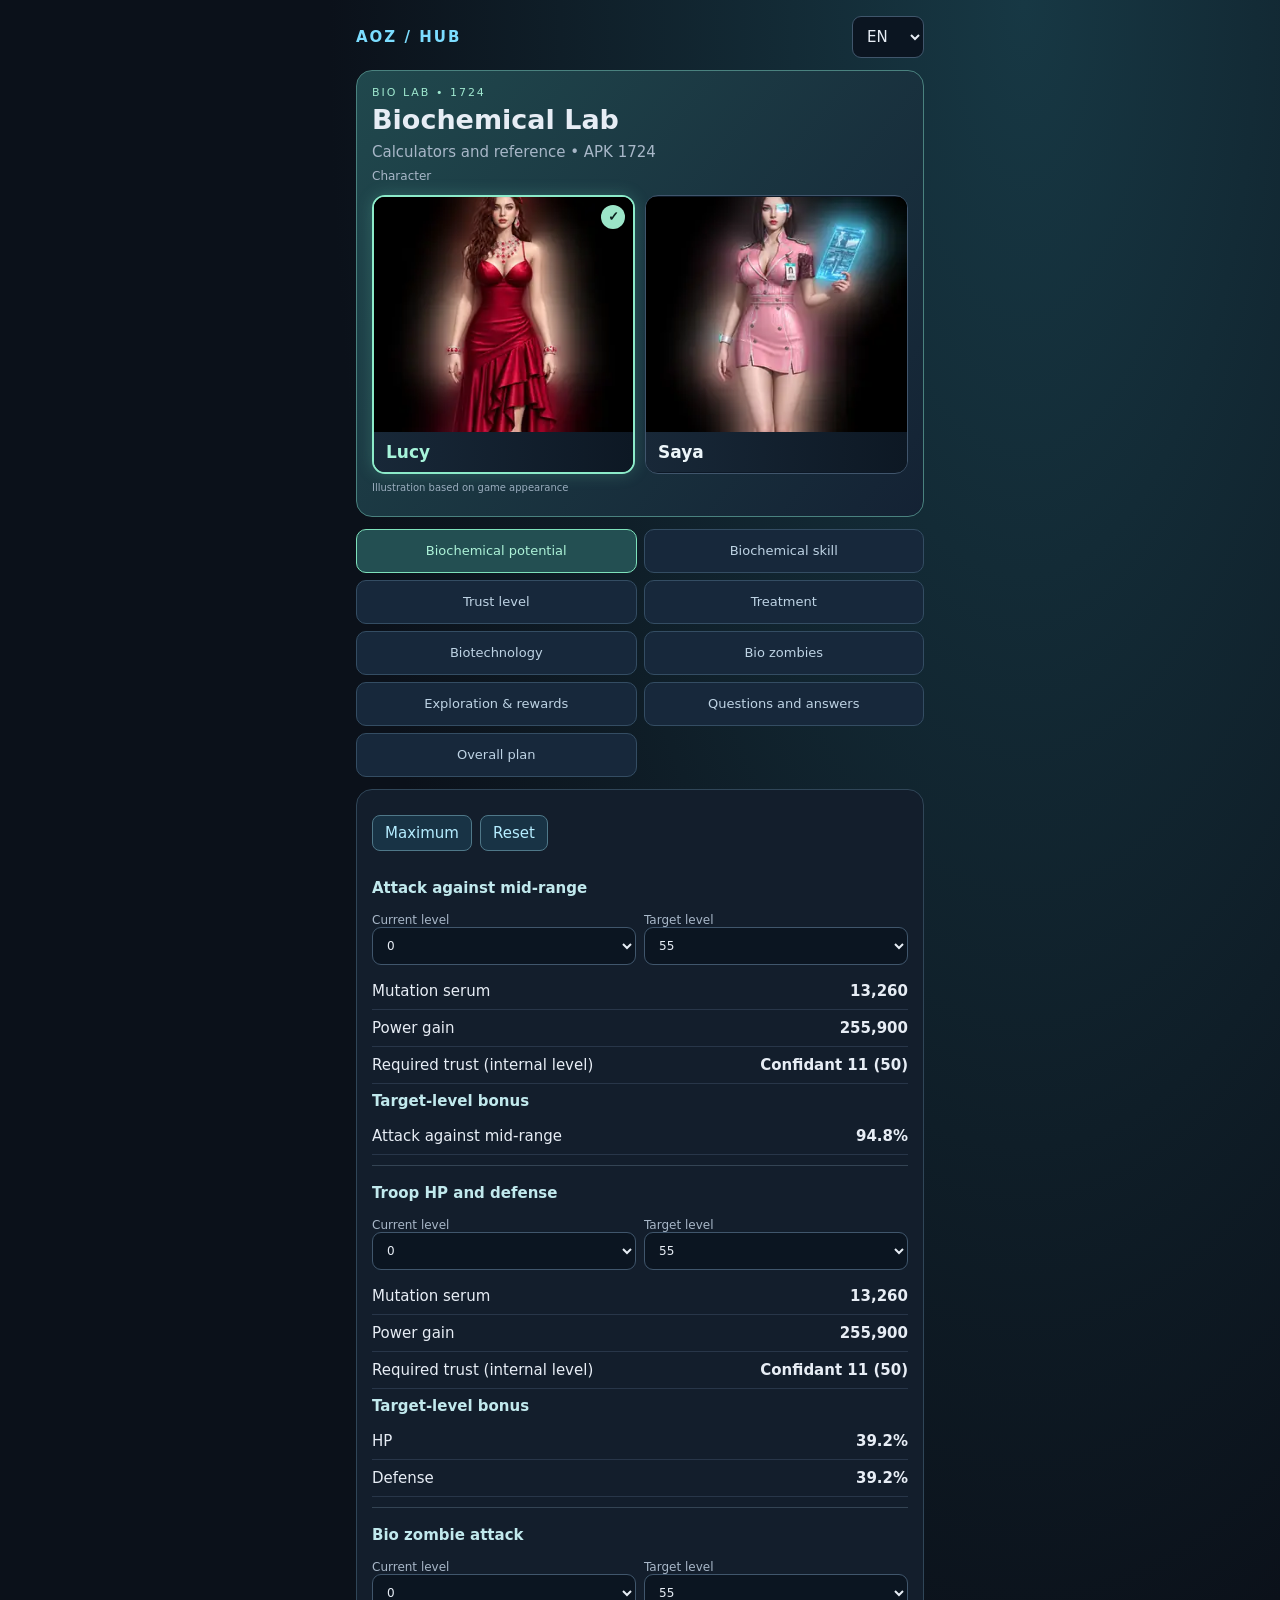
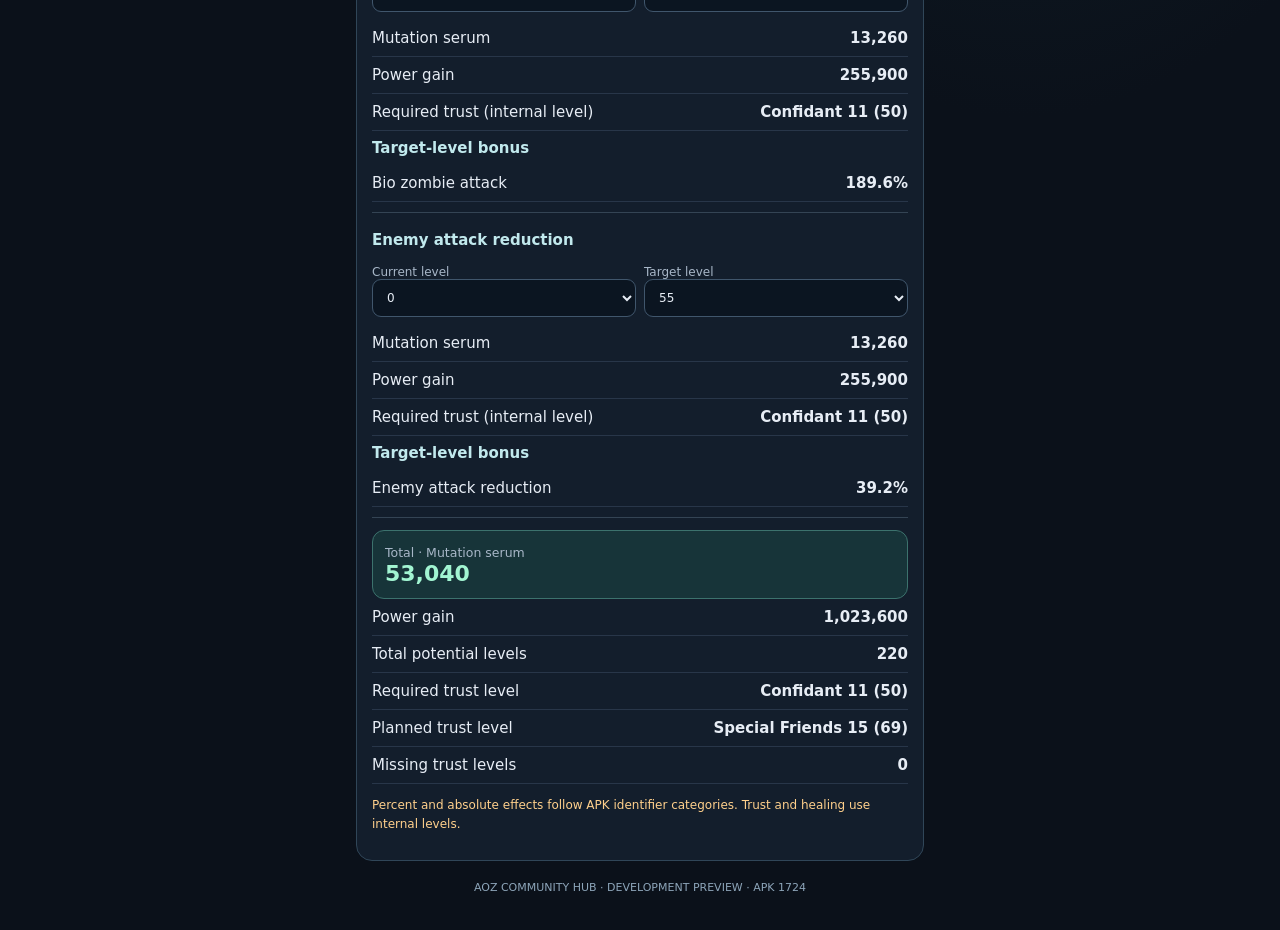
==== commit b051ed9e: "Add combined character upgrade plan, trust rank mapping, cannon base and recruitment reference" ====
--- a/biolab-preview.html
+++ b/biolab-preview.html
@@ -1,8 +1,8 @@
 <!doctype html><html lang="ru"><head><meta charset="utf-8"><meta name="viewport" content="width=device-width,initial-scale=1"><title>AOZ HUB • Biolab</title><style>
 *{box-sizing:border-box}body{margin:0;background:radial-gradient(ellipse at 80% 0,#173844,#0b111a 48%);color:#e7edf5;font:15px system-ui}main{max-width:600px;margin:auto;padding:16px}header{display:flex;align-items:center;justify-content:space-between;gap:12px}header b{letter-spacing:2px;color:#7cddff}h1{font-size:27px;margin:12px 0 4px}h2{font-size:19px;margin:0 0 14px}small,.muted{color:#a8b7c8}section,article{background:#131e2c;border:1px solid #304658;border-radius:16px;padding:15px;margin:12px 0}.hero{background:linear-gradient(130deg,#20484d,#142234);border-color:#4a827f}.hero p{margin:8px 0}.tabs,.grid{display:grid;grid-template-columns:repeat(2,minmax(0,1fr));gap:8px}.tabs button{min-height:44px;background:#17283b;border:1px solid #344d63;color:#bed3e4;border-radius:10px;padding:10px 6px;font:inherit;cursor:pointer}.tabs button.active{background:#234f52;color:#adf2d8;border-color:#64ac9c}label{display:block;color:#a8b7c8;font-size:12px;margin:8px 0}select,input{font:inherit;width:100%;padding:10px;border-radius:9px;background:#0b1521;color:#e7edf5;border:1px solid #40566c}header select{width:auto}input[type=checkbox]{width:auto;margin:0 8px}button{cursor:pointer}button:focus-visible,select:focus-visible,input:focus-visible{outline:2px solid #7cddff}.line{display:flex;justify-content:space-between;gap:12px;padding:9px 0;border-bottom:1px solid #283649;align-items:center}.line strong{text-align:end;font-variant-numeric:tabular-nums}.total{background:#173439;border:1px solid #3c726d;border-radius:12px;padding:12px;margin-top:12px}.total strong{color:#a2f5d2;font-size:22px}.warn{color:#ffd08c;font-size:12px;line-height:1.55}.branch{padding:10px 0;border-bottom:1px solid #344454}.branch h3{margin:8px 0;font-size:15px;color:#c1e9ed}.btn{border:1px solid #4f7889;color:#b5edff;background:#183345;padding:8px 12px;border-radius:8px;font:inherit}.actions{display:flex;gap:8px;flex-wrap:wrap;margin:10px 0}details{margin-top:12px}summary{cursor:pointer;color:#a5e5f0}ol{padding-inline-start:25px}li{margin:6px 0}.correct{color:#97efbd;font-weight:700}footer{font-size:11px;color:#8da5b9;text-align:center;margin:20px 0}.tag{color:#9fe8cf;font-size:11px;letter-spacing:2px}h3{font-size:15px} [hidden]{display:none!important}.tablewrap{overflow:auto}table{width:100%;border-collapse:collapse;font-size:12px}th,td{padding:8px;text-align:start;border-bottom:1px solid #344454;white-space:nowrap} 
 .hero{position:relative;overflow:hidden;padding:15px}.hero h1{margin-top:5px}.portrait-grid{display:grid;grid-template-columns:repeat(2,minmax(0,1fr));gap:10px;margin-top:12px}.portrait{position:relative;overflow:hidden;border:1px solid #40556c;border-radius:13px;background:#0c1826;color:#edf6fa;text-align:start;padding:0;min-width:0;cursor:pointer;isolation:isolate}.portrait[aria-pressed=true]{border:2px solid #8cebc9;box-shadow:0 0 16px #75eac436}.portrait img{width:100%;height:clamp(145px,44vw,235px);display:block;object-fit:cover;object-position:center 12%;background:radial-gradient(ellipse,#384050,#101a27)}.portrait .pname{display:block;font:700 17px system-ui;padding:10px 12px;background:linear-gradient(90deg,#182838,#0d1824)}.portrait[aria-pressed=true] .pname{color:#a7f4da}.portrait .mark{position:absolute;top:8px;inset-inline-end:8px;display:none;background:#9be5c8;color:#0b211e;border-radius:50%;width:24px;height:24px;text-align:center;line-height:24px;font-weight:800}.portrait[aria-pressed=true] .mark{display:block}.artnote{font-size:10px;margin:6px 0 0;color:#9badbe}.tabs{gap:7px}.tabs button{font-size:13px;overflow-wrap:anywhere;line-height:1.25}.tabs button.active{border-color:#7ee1bb}.collectrow{display:grid;grid-template-columns:auto minmax(0,1fr) auto;gap:8px;align-items:center;padding:8px 0;border-bottom:1px solid #283649}.collectrow label{margin:0;color:#d9e7f1}.collectrow small{display:block;margin-top:3px}.collectrow input{margin:0}.collectrow strong{white-space:nowrap;color:#a6f2d1}.collectlist{max-height:430px;overflow:auto;overscroll-behavior:contain}.total small{overflow-wrap:anywhere}
-</style></head><body><main><header><b>AOZ / HUB</b><select id="lang" aria-label="Language"><option value="ru">RU</option><option value="en">EN</option><option value="es">ES</option><option value="vi">VI</option><option value="ar">AR</option><option value="zh">繁中</option><option value="hr">HR</option><option value="it">IT</option></select></header><section class="hero"><div class="tag">BIO LAB • 1724</div><h1 id="title"></h1><p id="lead" class="muted"></p><label id="heroLabel" for="hero"></label><div class="portrait-grid" id="portraitGrid"><button type="button" class="portrait" data-pet="201326762"><img alt="" decoding="async"><span class="mark" aria-hidden="true">✓</span><span class="pname"></span></button><button type="button" class="portrait" data-pet="201326792"><img alt="" decoding="async"><span class="mark" aria-hidden="true">✓</span><span class="pname"></span></button></div><p class="artnote" id="artNote"></p><select id="hero" hidden aria-hidden="true" tabindex="-1"><option value="201326762">Lucy / Люси</option><option value="201326792">Saya / Сая</option></select></section><nav id="tabs" class="tabs"></nav><section id="panel"></section><footer>AOZ COMMUNITY HUB · DEVELOPMENT PREVIEW · APK 1724</footer></main><script id="data" type="application/json">{"version":1724,"pets":{"201326762":{"trust":[[0,150,0,[50462851,200]],[1,270,1,[50462851,400]],[2,390,2,[50462851,600]],[3,510,3,[50462851,800]],[4,630,4,[50462851,1000]],[5,750,5,[50462851,1200]],[6,870,6,[50462851,1400]],[7,990,7,[50462851,1600]],[8,1140,8,[50462851,1800]],[9,1290,9,[50462851,2000]],[10,1440,10,[50462851,2200]],[11,1590,11,[50462851,2400]],[12,1740,11,[50462851,2600]],[13,1920,11,[50462851,2800]],[14,2100,11,[50462851,3000]],[15,2280,11,[50462851,3200]],[16,2460,11,[50462851,3400]],[17,2640,11,[50462851,3600]],[18,2850,11,[50462851,3800]],[19,3060,11,[50462851,4000]],[20,3270,11,[50462851,4250]],[21,3480,11,[50462851,4500]],[22,3690,11,[50462851,4750]],[23,3930,11,[50462851,5000]],[24,4170,12,[50462851,5250]],[25,4410,12,[50462851,5500]],[26,4650,12,[50462851,5750]],[27,4890,12,[50462851,6000]],[28,5160,12,[50462851,6250]],[29,5430,13,[50462851,6500]],[30,5700,13,[50462851,6750]],[31,5970,13,[50462851,7000]],[32,6240,13,[50462851,7250]],[33,6480,13,[50462851,7500]],[34,6720,14,[50462851,7750]],[35,6960,14,[50462851,8000]],[36,7200,14,[50462851,8250]],[37,7440,14,[50462851,8500]],[38,7650,14,[50462851,8750]],[39,7860,15,[50462851,9000]],[40,8070,15,[50462851,9300]],[41,8280,15,[50462851,9600]],[42,8490,15,[50462851,9900]],[43,8670,15,[50462851,10200]],[44,8850,16,[50462851,10500]],[45,9030,16,[50462851,10800]],[46,9210,16,[50462851,11100]],[47,9390,16,[50462851,11400]],[48,9570,16,[50462851,11700]],[49,11000,16,[50462851,12000]],[50,13000,16,[50462851,12000,50397354,60]],[51,17000,16,[50462851,12300,50397354,60]],[52,22000,16,[50462851,12300,50397354,60,50397355,60]],[53,27000,16,[50462851,12600,50397354,60,50397355,60]],[54,30000,16,[50462851,12600,50397354,120,50397355,60]],[55,33000,16,[50462851,12900,50397354,120,50397355,60]],[56,36000,16,[50462851,12900,50397354,120,50397355,120]],[57,39000,16,[50462851,13200,50397354,120,50397355,120]],[58,42000,16,[50462851,13200,50397354,180,50397355,120]],[59,45000,16,[50462851,13500,50397354,180,50397355,120]],[60,47000,16,[50462851,13500,50397354,180,50397355,180]],[61,49000,16,[50462851,13800,50397354,180,50397355,180]],[62,51000,16,[50462851,13800,50397354,240,50397355,180]],[63,53000,16,[50462851,14100,50397354,240,50397355,180]],[64,55000,16,[50462851,14100,50397354,240,50397355,240]],[65,57000,16,[50462851,14400,50397354,240,50397355,240]],[66,58000,16,[50462851,14400,50397354,300,50397355,240]],[67,59000,16,[50462851,14700,50397354,300,50397355,240]],[68,60000,16,[50462851,14700,50397354,300,50397355,300]],[69,61000,16,[50462851,15000,50397354,300,50397355,300]]],"health":[[0,100,[50462847,0]],[1,200,[50462847,0]],[2,300,[50462847,0]],[3,400,[50462849,10000,50462853,100000,50397350,50]],[4,600,[50462847,1,50462849,10000,50462853,100000,50397350,50]],[5,900,[50397350,80,50462847,1,50462849,10000,50462853,100000]],[6,1200,[50462849,15000,50462853,150000,50397350,80,50462847,1]],[7,1600,[50462848,10000,50462849,15000,50462853,150000,50397350,80,50462847,1,50462852,20000,50462851,1000,50462850,200]],[8,2000,[50462848,10000,50462849,15000,50462853,150000,50397350,80,50462847,1,50462852,20000,50462851,1000,50462850,200]],[9,2500,[50462848,10000,50462849,20000,50462853,200000,50397350,80,50462847,1,50462852,20000,50462851,1000,50462850,200]],[10,3000,[50462848,20000,50462849,20000,50462853,200000,50397350,80,50462847,1,50462852,20000,50462851,1000,50462850,200]],[11,3600,[50462848,20000,50462849,20000,50462853,200000,50397350,80,50462847,1,50462852,20000,50462851,1000,50462850,200]],[12,4200,[50462848,20000,50462849,25000,50462853,250000,50397350,80,50462847,1,50462852,20000,50462851,1000,50462850,200]],[13,4900,[50462848,20000,50462849,25000,50462853,250000,50397350,80,50462847,1,50462852,20000,50462851,1000,50462850,200]],[14,5600,[50462848,20000,50462849,25000,50462853,250000,50397350,110,50462847,1,50462852,20000,50462851,1000,50462850,200]],[15,6400,[50397352,50,50462848,20000,50462849,25000,50462853,250000,50397350,110,50462847,1,50462852,20000,50462851,1000,50462850,200]],[16,7500,[50397352,50,50462848,20000,50462849,30000,50462853,300000,50397350,110,50462847,1,50462852,20000,50462851,1000,50462850,200]]]},"201326792":{"trust":[[0,150,0,[50397353,20]],[1,270,1,[50397353,40]],[2,390,2,[50397353,60]],[3,510,3,[50397353,80]],[4,630,4,[50397353,100]],[5,780,5,[50397353,120]],[6,930,6,[50397353,140]],[7,1080,7,[50397353,160]],[8,1230,8,[50397353,180]],[9,1425,9,[50462851,500,50397353,180]],[10,1620,10,[50397353,210,50462851,500]],[11,1815,11,[50397353,240,50462851,500]],[12,2010,11,[50397353,270,50462851,500]],[13,2200,11,[50397353,300,50462851,500]],[14,2440,11,[50397353,330,50462851,500]],[15,2680,11,[50397353,360,50462851,500]],[16,2920,11,[50397353,390,50462851,500]],[17,3160,11,[50397353,420,50462851,500]],[18,3400,11,[50397353,450,50462851,500]],[19,3700,11,[50462851,1000,50397353,450]],[20,4000,11,[50397353,490,50462851,1000]],[21,4300,11,[50397353,530,50462851,1000]],[22,4600,11,[50397353,570,50462851,1000]],[23,4900,11,[50397353,610,50462851,1000]],[24,5260,12,[50397353,650,50462851,1000]],[25,5620,12,[50397353,690,50462851,1000]],[26,5980,12,[50397353,730,50462851,1000]],[27,6340,12,[50397353,770,50462851,1000]],[28,6700,12,[50397353,810,50462851,1000]],[29,7120,13,[50462851,1750,50397353,810]],[30,7540,13,[50397353,860,50462851,1750]],[31,7960,13,[50397353,910,50462851,1750]],[32,8380,13,[50397353,960,50462851,1750]],[33,8800,13,[50397353,1010,50462851,1750]],[34,9280,14,[50397353,1060,50462851,1750]],[35,9760,14,[50397353,1110,50462851,1750]],[36,10240,14,[50397353,1160,50462851,1750]],[37,10720,14,[50397353,1210,50462851,1750]],[38,11200,14,[50397353,1260,50462851,1750]],[39,11740,15,[50462851,2500,50397353,1260]],[40,12280,15,[50397353,1320,50462851,2500]],[41,12820,15,[50397353,1380,50462851,2500]],[42,13360,15,[50397353,1440,50462851,2500]],[43,13900,15,[50397353,1500,50462851,2500]],[44,14500,16,[50397353,1560,50462851,2500]],[45,15100,16,[50397353,1620,50462851,2500]],[46,15700,16,[50397353,1680,50462851,2500]],[47,16300,16,[50397353,1740,50462851,2500]],[48,16900,16,[50397353,1800,50462851,2500]],[49,18000,16,[50462851,3500,50397353,1800]],[50,20000,16,[50397353,1860,50462851,3500]],[51,22000,16,[50397353,1920,50462851,3500]],[52,24000,16,[50397353,1980,50462851,3500]],[53,27000,16,[50397353,2040,50462851,3500]],[54,30000,16,[50397353,2100,50462851,3500]],[55,33000,16,[50397353,2160,50462851,3500]],[56,36000,16,[50397353,2220,50462851,3500]],[57,39000,16,[50397353,2280,50462851,3500]],[58,42000,16,[50397353,2340,50462851,3500]],[59,45000,16,[50462851,4500,50397353,2340]],[60,47000,16,[50397353,2400,50462851,4500]],[61,49000,16,[50397353,2460,50462851,4500]],[62,51000,16,[50397353,2520,50462851,4500]],[63,53000,16,[50397353,2580,50462851,4500]],[64,55000,16,[50397353,2640,50462851,4500]],[65,57000,16,[50397353,2700,50462851,4500]],[66,58000,16,[50397353,2760,50462851,4500]],[67,59000,16,[50397353,2820,50462851,4500]],[68,60000,16,[50397353,2880,50462851,4500]],[69,61000,16,[50462851,5500,50397353,2880]]],"health":[[0,150,[50462859,0]],[1,250,[50462859,1000]],[2,600,[50462859,2000]],[3,1000,[50397353,50,50397355,50,50397354,50,50462859,2000]],[4,1500,[50397353,100,50397355,100,50397354,100,50462859,2000]],[5,2000,[50397353,100,50397355,100,50397354,100,50462859,3000]],[6,3000,[50397353,200,50397355,200,50397354,200,50462859,3000]],[7,4000,[50462861,30,50397353,200,50397355,200,50397354,200,50462859,3000]],[8,5000,[50462861,50,50397353,200,50397355,200,50397354,200,50462859,3000]],[9,6000,[50462861,50,50397353,300,50397355,300,50397354,300,50462859,3000]],[10,7000,[50462861,50,50397353,300,50397355,300,50397354,300,50462859,4000]],[11,8000,[50462861,50,50397353,300,50397355,300,50397354,300,50462859,4000]],[12,9000,[50462861,75,50397353,300,50397355,300,50397354,300,50462859,4000]],[13,10000,[50462861,75,50397353,400,50397355,400,50397354,400,50462859,4000]],[14,11000,[50462861,75,50397353,400,50397355,400,50397354,400,50462859,5000]],[15,12000,[50462861,100,50397353,400,50397355,400,50397354,400,50462859,5000]],[16,13000,[50462861,100,50397353,500,50397355,500,50397354,500,50462859,5000]]]}},"branches":[{"pet":201326762,"id":201326853,"rows":[[1,30,5,8100,[50397423,30]],[2,37,5,12600,[50397423,47]],[3,44,5,17200,[50397423,64]],[4,51,5,21800,[50397423,81]],[5,58,10,26400,[50397423,98]],[6,65,10,31000,[50397423,115]],[7,72,10,35600,[50397423,132]],[8,79,10,40200,[50397423,149]],[9,86,10,44800,[50397423,166]],[10,93,10,49400,[50397423,183]],[11,100,15,54000,[50397423,200]],[12,107,15,58500,[50397423,217]],[13,114,15,63100,[50397423,234]],[14,121,15,67700,[50397423,251]],[15,128,20,72300,[50397423,268]],[16,135,20,76900,[50397423,285]],[17,142,20,81500,[50397423,302]],[18,149,20,86100,[50397423,319]],[19,156,20,90700,[50397423,336]],[20,163,25,95300,[50397423,353]],[21,170,25,99900,[50397423,370]],[22,177,25,104400,[50397423,387]],[23,184,25,109000,[50397423,404]],[24,191,25,113600,[50397423,421]],[25,198,30,118200,[50397423,438]],[26,205,30,122800,[50397423,455]],[27,212,30,127400,[50397423,472]],[28,219,30,132000,[50397423,489]],[29,226,30,136600,[50397423,506]],[30,233,35,141200,[50397423,523]],[31,240,35,145800,[50397423,540]],[32,247,35,150300,[50397423,557]],[33,254,35,154900,[50397423,574]],[34,261,35,159500,[50397423,591]],[35,268,40,164100,[50397423,608]],[36,280,40,168700,[50397423,625]],[37,292,40,173300,[50397423,642]],[38,304,40,177900,[50397423,659]],[39,316,40,182500,[50397423,676]],[40,328,45,187100,[50397423,693]],[41,340,45,191700,[50397423,710]],[42,352,45,196200,[50397423,727]],[43,364,45,200800,[50397423,744]],[44,376,45,205400,[50397423,761]],[45,388,50,210000,[50397423,778]],[46,403,50,214600,[50397423,795]],[47,418,50,219200,[50397423,812]],[48,433,50,223800,[50397423,829]],[49,448,50,228400,[50397423,846]],[50,463,50,233000,[50397423,863]],[51,478,50,237600,[50397423,880]],[52,493,50,242100,[50397423,897]],[53,508,50,246700,[50397423,914]],[54,523,50,251300,[50397423,931]],[55,538,50,255900,[50397423,948]]]},{"pet":201326762,"id":201326854,"rows":[[1,30,5,8100,[50397255,14,50397279,14]],[2,37,5,12600,[50397255,21,50397279,21]],[3,44,5,17200,[50397255,28,50397279,28]],[4,51,5,21800,[50397255,35,50397279,35]],[5,58,10,26400,[50397255,42,50397279,42]],[6,65,10,31000,[50397255,49,50397279,49]],[7,72,10,35600,[50397255,56,50397279,56]],[8,79,10,40200,[50397255,63,50397279,63]],[9,86,10,44800,[50397255,70,50397279,70]],[10,93,10,49400,[50397255,77,50397279,77]],[11,100,15,54000,[50397255,84,50397279,84]],[12,107,15,58500,[50397255,91,50397279,91]],[13,114,15,63100,[50397255,98,50397279,98]],[14,121,15,67700,[50397255,105,50397279,105]],[15,128,20,72300,[50397255,112,50397279,112]],[16,135,20,76900,[50397255,119,50397279,119]],[17,142,20,81500,[50397255,126,50397279,126]],[18,149,20,86100,[50397255,133,50397279,133]],[19,156,20,90700,[50397255,140,50397279,140]],[20,163,25,95300,[50397255,147,50397279,147]],[21,170,25,99900,[50397255,154,50397279,154]],[22,177,25,104400,[50397255,161,50397279,161]],[23,184,25,109000,[50397255,168,50397279,168]],[24,191,25,113600,[50397255,175,50397279,175]],[25,198,30,118200,[50397255,182,50397279,182]],[26,205,30,122800,[50397255,189,50397279,189]],[27,212,30,127400,[50397255,196,50397279,196]],[28,219,30,132000,[50397255,203,50397279,203]],[29,226,30,136600,[50397255,210,50397279,210]],[30,233,35,141200,[50397255,217,50397279,217]],[31,240,35,145800,[50397255,224,50397279,224]],[32,247,35,150300,[50397255,231,50397279,231]],[33,254,35,154900,[50397255,238,50397279,238]],[34,261,35,159500,[50397255,245,50397279,245]],[35,268,40,164100,[50397255,252,50397279,252]],[36,280,40,168700,[50397255,259,50397279,259]],[37,292,40,173300,[50397255,266,50397279,266]],[38,304,40,177900,[50397255,273,50397279,273]],[39,316,40,182500,[50397255,280,50397279,280]],[40,328,45,187100,[50397255,287,50397279,287]],[41,340,45,191700,[50397255,294,50397279,294]],[42,352,45,196200,[50397255,301,50397279,301]],[43,364,45,200800,[50397255,308,50397279,308]],[44,376,45,205400,[50397255,315,50397279,315]],[45,388,50,210000,[50397255,322,50397279,322]],[46,403,50,214600,[50397255,329,50397279,329]],[47,418,50,219200,[50397255,336,50397279,336]],[48,433,50,223800,[50397255,343,50397279,343]],[49,448,50,228400,[50397255,350,50397279,350]],[50,463,50,233000,[50397255,357,50397279,357]],[51,478,50,237600,[50397255,364,50397279,364]],[52,493,50,242100,[50397255,371,50397279,371]],[53,508,50,246700,[50397255,378,50397279,378]],[54,523,50,251300,[50397255,385,50397279,385]],[55,538,50,255900,[50397255,392,50397279,392]]]},{"pet":201326762,"id":201326855,"rows":[[1,30,5,8100,[50397353,60]],[2,37,5,12600,[50397353,94]],[3,44,5,17200,[50397353,128]],[4,51,5,21800,[50397353,162]],[5,58,10,26400,[50397353,196]],[6,65,10,31000,[50397353,230]],[7,72,10,35600,[50397353,264]],[8,79,10,40200,[50397353,298]],[9,86,10,44800,[50397353,332]],[10,93,10,49400,[50397353,366]],[11,100,15,54000,[50397353,400]],[12,107,15,58500,[50397353,434]],[13,114,15,63100,[50397353,468]],[14,121,15,67700,[50397353,502]],[15,128,20,72300,[50397353,536]],[16,135,20,76900,[50397353,570]],[17,142,20,81500,[50397353,604]],[18,149,20,86100,[50397353,638]],[19,156,20,90700,[50397353,672]],[20,163,25,95300,[50397353,706]],[21,170,25,99900,[50397353,740]],[22,177,25,104400,[50397353,774]],[23,184,25,109000,[50397353,808]],[24,191,25,113600,[50397353,842]],[25,198,30,118200,[50397353,876]],[26,205,30,122800,[50397353,910]],[27,212,30,127400,[50397353,944]],[28,219,30,132000,[50397353,978]],[29,226,30,136600,[50397353,1012]],[30,233,35,141200,[50397353,1046]],[31,240,35,145800,[50397353,1080]],[32,247,35,150300,[50397353,1114]],[33,254,35,154900,[50397353,1148]],[34,261,35,159500,[50397353,1182]],[35,268,40,164100,[50397353,1216]],[36,280,40,168700,[50397353,1250]],[37,292,40,173300,[50397353,1284]],[38,304,40,177900,[50397353,1318]],[39,316,40,182500,[50397353,1352]],[40,328,45,187100,[50397353,1386]],[41,340,45,191700,[50397353,1420]],[42,352,45,196200,[50397353,1454]],[43,364,45,200800,[50397353,1488]],[44,376,45,205400,[50397353,1522]],[45,388,50,210000,[50397353,1556]],[46,403,50,214600,[50397353,1590]],[47,418,50,219200,[50397353,1624]],[48,433,50,223800,[50397353,1658]],[49,448,50,228400,[50397353,1692]],[50,463,50,233000,[50397353,1726]],[51,478,50,237600,[50397353,1760]],[52,493,50,242100,[50397353,1794]],[53,508,50,246700,[50397353,1828]],[54,523,50,251300,[50397353,1862]],[55,538,50,255900,[50397353,1896]]]},{"pet":201326762,"id":201326856,"rows":[[1,30,5,8100,[50397430,14]],[2,37,5,12600,[50397430,21]],[3,44,5,17200,[50397430,28]],[4,51,5,21800,[50397430,35]],[5,58,10,26400,[50397430,42]],[6,65,10,31000,[50397430,49]],[7,72,10,35600,[50397430,56]],[8,79,10,40200,[50397430,63]],[9,86,10,44800,[50397430,70]],[10,93,10,49400,[50397430,77]],[11,100,15,54000,[50397430,84]],[12,107,15,58500,[50397430,91]],[13,114,15,63100,[50397430,98]],[14,121,15,67700,[50397430,105]],[15,128,20,72300,[50397430,112]],[16,135,20,76900,[50397430,119]],[17,142,20,81500,[50397430,126]],[18,149,20,86100,[50397430,133]],[19,156,20,90700,[50397430,140]],[20,163,25,95300,[50397430,147]],[21,170,25,99900,[50397430,154]],[22,177,25,104400,[50397430,161]],[23,184,25,109000,[50397430,168]],[24,191,25,113600,[50397430,175]],[25,198,30,118200,[50397430,182]],[26,205,30,122800,[50397430,189]],[27,212,30,127400,[50397430,196]],[28,219,30,132000,[50397430,203]],[29,226,30,136600,[50397430,210]],[30,233,35,141200,[50397430,217]],[31,240,35,145800,[50397430,224]],[32,247,35,150300,[50397430,231]],[33,254,35,154900,[50397430,238]],[34,261,35,159500,[50397430,245]],[35,268,40,164100,[50397430,252]],[36,280,40,168700,[50397430,259]],[37,292,40,173300,[50397430,266]],[38,304,40,177900,[50397430,273]],[39,316,40,182500,[50397430,280]],[40,328,45,187100,[50397430,287]],[41,340,45,191700,[50397430,294]],[42,352,45,196200,[50397430,301]],[43,364,45,200800,[50397430,308]],[44,376,45,205400,[50397430,315]],[45,388,50,210000,[50397430,322]],[46,403,50,214600,[50397430,329]],[47,418,50,219200,[50397430,336]],[48,433,50,223800,[50397430,343]],[49,448,50,228400,[50397430,350]],[50,463,50,233000,[50397430,357]],[51,478,50,237600,[50397430,364]],[52,493,50,242100,[50397430,371]],[53,508,50,246700,[50397430,378]],[54,523,50,251300,[50397430,385]],[55,538,50,255900,[50397430,392]]]},{"pet":201326792,"id":201326857,"rows":[[1,30,5,8100,[50397424,30]],[2,37,5,12600,[50397424,47]],[3,44,5,17200,[50397424,64]],[4,51,5,21800,[50397424,81]],[5,58,10,26400,[50397424,98]],[6,65,10,31000,[50397424,115]],[7,72,10,35600,[50397424,132]],[8,79,10,40200,[50397424,149]],[9,86,10,44800,[50397424,166]],[10,93,10,49400,[50397424,183]],[11,100,15,54000,[50397424,200]],[12,107,15,58500,[50397424,217]],[13,114,15,63100,[50397424,234]],[14,121,15,67700,[50397424,251]],[15,128,20,72300,[50397424,268]],[16,135,20,76900,[50397424,285]],[17,142,20,81500,[50397424,302]],[18,149,20,86100,[50397424,319]],[19,156,20,90700,[50397424,336]],[20,163,25,95300,[50397424,353]],[21,170,25,99900,[50397424,370]],[22,177,25,104400,[50397424,387]],[23,184,25,109000,[50397424,404]],[24,191,25,113600,[50397424,421]],[25,198,30,118200,[50397424,438]],[26,205,30,122800,[50397424,455]],[27,212,30,127400,[50397424,472]],[28,219,30,132000,[50397424,489]],[29,226,30,136600,[50397424,506]],[30,233,35,141200,[50397424,523]],[31,240,35,145800,[50397424,540]],[32,247,35,150300,[50397424,557]],[33,254,35,154900,[50397424,574]],[34,261,35,159500,[50397424,591]],[35,268,40,164100,[50397424,608]],[36,280,40,168700,[50397424,625]],[37,292,40,173300,[50397424,642]],[38,304,40,177900,[50397424,659]],[39,316,40,182500,[50397424,676]],[40,328,45,187100,[50397424,693]],[41,340,45,191700,[50397424,710]],[42,352,45,196200,[50397424,727]],[43,364,45,200800,[50397424,744]],[44,376,45,205400,[50397424,761]],[45,388,50,210000,[50397424,778]],[46,403,50,214600,[50397424,795]],[47,418,50,219200,[50397424,812]],[48,433,50,223800,[50397424,829]],[49,448,50,228400,[50397424,846]],[50,463,50,233000,[50397424,863]],[51,478,50,237600,[50397424,880]],[52,493,50,242100,[50397424,897]],[53,508,50,246700,[50397424,914]],[54,523,50,251300,[50397424,931]],[55,538,50,255900,[50397424,948]]]},{"pet":201326792,"id":201326858,"rows":[[1,30,5,8100,[50397254,14]],[2,37,5,12600,[50397254,21]],[3,44,5,17200,[50397254,28]],[4,51,5,21800,[50397254,35]],[5,58,10,26400,[50397254,42]],[6,65,10,31000,[50397254,49]],[7,72,10,35600,[50397254,56]],[8,79,10,40200,[50397254,63]],[9,86,10,44800,[50397254,70]],[10,93,10,49400,[50397254,77]],[11,100,15,54000,[50397254,84]],[12,107,15,58500,[50397254,91]],[13,114,15,63100,[50397254,98]],[14,121,15,67700,[50397254,105]],[15,128,20,72300,[50397254,112]],[16,135,20,76900,[50397254,119]],[17,142,20,81500,[50397254,126]],[18,149,20,86100,[50397254,133]],[19,156,20,90700,[50397254,140]],[20,163,25,95300,[50397254,147]],[21,170,25,99900,[50397254,154]],[22,177,25,104400,[50397254,161]],[23,184,25,109000,[50397254,168]],[24,191,25,113600,[50397254,175]],[25,198,30,118200,[50397254,182]],[26,205,30,122800,[50397254,189]],[27,212,30,127400,[50397254,196]],[28,219,30,132000,[50397254,203]],[29,226,30,136600,[50397254,210]],[30,233,35,141200,[50397254,217]],[31,240,35,145800,[50397254,224]],[32,247,35,150300,[50397254,231]],[33,254,35,154900,[50397254,238]],[34,261,35,159500,[50397254,245]],[35,268,40,164100,[50397254,252]],[36,280,40,168700,[50397254,259]],[37,292,40,173300,[50397254,266]],[38,304,40,177900,[50397254,273]],[39,316,40,182500,[50397254,280]],[40,328,45,187100,[50397254,287]],[41,340,45,191700,[50397254,294]],[42,352,45,196200,[50397254,301]],[43,364,45,200800,[50397254,308]],[44,376,45,205400,[50397254,315]],[45,388,50,210000,[50397254,322]],[46,403,50,214600,[50397254,329]],[47,418,50,219200,[50397254,336]],[48,433,50,223800,[50397254,343]],[49,448,50,228400,[50397254,350]],[50,463,50,233000,[50397254,357]],[51,478,50,237600,[50397254,364]],[52,493,50,242100,[50397254,371]],[53,508,50,246700,[50397254,378]],[54,523,50,251300,[50397254,385]],[55,538,50,255900,[50397254,392]]]},{"pet":201326792,"id":201326859,"rows":[[1,30,5,8100,[50397354,60,50397355,60]],[2,37,5,12600,[50397354,94,50397355,94]],[3,44,5,17200,[50397354,128,50397355,128]],[4,51,5,21800,[50397354,162,50397355,162]],[5,58,10,26400,[50397354,196,50397355,196]],[6,65,10,31000,[50397354,230,50397355,230]],[7,72,10,35600,[50397354,264,50397355,264]],[8,79,10,40200,[50397354,298,50397355,298]],[9,86,10,44800,[50397354,332,50397355,332]],[10,93,10,49400,[50397354,366,50397355,366]],[11,100,15,54000,[50397354,400,50397355,400]],[12,107,15,58500,[50397354,434,50397355,434]],[13,114,15,63100,[50397354,468,50397355,468]],[14,121,15,67700,[50397354,502,50397355,502]],[15,128,20,72300,[50397354,536,50397355,536]],[16,135,20,76900,[50397354,570,50397355,570]],[17,142,20,81500,[50397354,604,50397355,604]],[18,149,20,86100,[50397354,638,50397355,638]],[19,156,20,90700,[50397354,672,50397355,672]],[20,163,25,95300,[50397354,706,50397355,706]],[21,170,25,99900,[50397354,740,50397355,740]],[22,177,25,104400,[50397354,774,50397355,774]],[23,184,25,109000,[50397354,808,50397355,808]],[24,191,25,113600,[50397354,842,50397355,842]],[25,198,30,118200,[50397354,876,50397355,876]],[26,205,30,122800,[50397354,910,50397355,910]],[27,212,30,127400,[50397354,944,50397355,944]],[28,219,30,132000,[50397354,978,50397355,978]],[29,226,30,136600,[50397354,1012,50397355,1012]],[30,233,35,141200,[50397354,1046,50397355,1046]],[31,240,35,145800,[50397354,1080,50397355,1080]],[32,247,35,150300,[50397354,1114,50397355,1114]],[33,254,35,154900,[50397354,1148,50397355,1148]],[34,261,35,159500,[50397354,1182,50397355,1182]],[35,268,40,164100,[50397354,1216,50397355,1216]],[36,280,40,168700,[50397354,1250,50397355,1250]],[37,292,40,173300,[50397354,1284,50397355,1284]],[38,304,40,177900,[50397354,1318,50397355,1318]],[39,316,40,182500,[50397354,1352,50397355,1352]],[40,328,45,187100,[50397354,1386,50397355,1386]],[41,340,45,191700,[50397354,1420,50397355,1420]],[42,352,45,196200,[50397354,1454,50397355,1454]],[43,364,45,200800,[50397354,1488,50397355,1488]],[44,376,45,205400,[50397354,1522,50397355,1522]],[45,388,50,210000,[50397354,1556,50397355,1556]],[46,403,50,214600,[50397354,1590,50397355,1590]],[47,418,50,219200,[50397354,1624,50397355,1624]],[48,433,50,223800,[50397354,1658,50397355,1658]],[49,448,50,228400,[50397354,1692,50397355,1692]],[50,463,50,233000,[50397354,1726,50397355,1726]],[51,478,50,237600,[50397354,1760,50397355,1760]],[52,493,50,242100,[50397354,1794,50397355,1794]],[53,508,50,246700,[50397354,1828,50397355,1828]],[54,523,50,251300,[50397354,1862,50397355,1862]],[55,538,50,255900,[50397354,1896,50397355,1896]]]},{"pet":201326792,"id":201326860,"rows":[[1,30,5,8100,[50397513,14]],[2,37,5,12600,[50397513,21]],[3,44,5,17200,[50397513,28]],[4,51,5,21800,[50397513,35]],[5,58,10,26400,[50397513,42]],[6,65,10,31000,[50397513,49]],[7,72,10,35600,[50397513,56]],[8,79,10,40200,[50397513,63]],[9,86,10,44800,[50397513,70]],[10,93,10,49400,[50397513,77]],[11,100,15,54000,[50397513,84]],[12,107,15,58500,[50397513,91]],[13,114,15,63100,[50397513,98]],[14,121,15,67700,[50397513,105]],[15,128,20,72300,[50397513,112]],[16,135,20,76900,[50397513,119]],[17,142,20,81500,[50397513,126]],[18,149,20,86100,[50397513,133]],[19,156,20,90700,[50397513,140]],[20,163,25,95300,[50397513,147]],[21,170,25,99900,[50397513,154]],[22,177,25,104400,[50397513,161]],[23,184,25,109000,[50397513,168]],[24,191,25,113600,[50397513,175]],[25,198,30,118200,[50397513,182]],[26,205,30,122800,[50397513,189]],[27,212,30,127400,[50397513,196]],[28,219,30,132000,[50397513,203]],[29,226,30,136600,[50397513,210]],[30,233,35,141200,[50397513,217]],[31,240,35,145800,[50397513,224]],[32,247,35,150300,[50397513,231]],[33,254,35,154900,[50397513,238]],[34,261,35,159500,[50397513,245]],[35,268,40,164100,[50397513,252]],[36,280,40,168700,[50397513,259]],[37,292,40,173300,[50397513,266]],[38,304,40,177900,[50397513,273]],[39,316,40,182500,[50397513,280]],[40,328,45,187100,[50397513,287]],[41,340,45,191700,[50397513,294]],[42,352,45,196200,[50397513,301]],[43,364,45,200800,[50397513,308]],[44,376,45,205400,[50397513,315]],[45,388,50,210000,[50397513,322]],[46,403,50,214600,[50397513,329]],[47,418,50,219200,[50397513,336]],[48,433,50,223800,[50397513,343]],[49,448,50,228400,[50397513,350]],[50,463,50,233000,[50397513,357]],[51,478,50,237600,[50397513,364]],[52,493,50,242100,[50397513,371]],[53,508,50,246700,[50397513,378]],[54,523,50,251300,[50397513,385]],[55,538,50,255900,[50397513,392]]]}],"skills":{"201326762":[[1,10,4,47200,[48,320]],[2,20,4,66100,[96,320]],[3,30,4,85000,[144,320]],[4,40,4,103900,[192,320]],[5,50,16,151200,[240,340]],[6,60,16,170100,[288,340]],[7,70,16,189000,[336,340]],[8,80,16,207900,[384,340]],[9,90,16,226800,[432,340]],[10,100,32,274000,[480,360]],[11,115,32,292900,[528,360]],[12,130,32,311800,[576,360]],[13,145,32,330700,[624,360]],[14,160,32,349600,[672,360]],[15,175,56,396900,[720,380]],[16,190,56,415800,[768,380]],[17,205,56,434700,[816,380]],[18,220,56,453600,[864,380]],[19,235,56,472500,[912,380]],[20,250,80,519700,[960,400]],[21,270,80,538600,[1008,400]],[22,290,80,557500,[1056,400]],[23,310,80,576400,[1104,400]],[24,330,80,595300,[1152,400]],[25,350,104,642600,[1200,420]],[26,370,104,661500,[1248,420]],[27,390,104,680400,[1296,420]],[28,410,104,699300,[1344,420]],[29,430,104,718200,[1392,420]],[30,450,132,765400,[1440,440]],[31,482,132,784300,[1488,440]],[32,514,132,803200,[1536,440]],[33,546,132,822100,[1584,440]],[34,578,132,841000,[1632,440]],[35,610,160,888300,[1680,460]],[36,642,160,907200,[1728,460]],[37,674,160,926100,[1776,460]],[38,706,160,945000,[1824,460]],[39,738,160,963900,[1872,460]],[40,770,188,1011100,[1920,480]],[41,820,188,1030000,[1968,480]],[42,870,188,1048900,[2016,480]],[43,920,188,1067800,[2064,480]],[44,970,188,1086700,[2112,480]],[45,1020,220,1134000,[2160,500]]],"201326792":[[1,10,4,47200,[38,450,2]],[2,20,4,66100,[76,450,2]],[3,30,4,85000,[114,450,2]],[4,40,4,103900,[152,450,2]],[5,50,16,151200,[190,480,2]],[6,60,16,170100,[228,480,2]],[7,70,16,189000,[266,480,2]],[8,80,16,207900,[304,480,2]],[9,90,16,226800,[342,480,2]],[10,100,32,274000,[380,510,2]],[11,115,32,292900,[418,510,2]],[12,130,32,311800,[456,510,2]],[13,145,32,330700,[494,510,2]],[14,160,32,349600,[532,510,2]],[15,175,56,396900,[570,540,2]],[16,190,56,415800,[608,540,2]],[17,205,56,434700,[646,540,2]],[18,220,56,453600,[684,540,2]],[19,235,56,472500,[722,540,2]],[20,250,80,519700,[760,570,2]],[21,270,80,538600,[798,570,2]],[22,290,80,557500,[836,570,2]],[23,310,80,576400,[874,570,2]],[24,330,80,595300,[912,570,2]],[25,350,104,642600,[950,600,2]],[26,370,104,661500,[988,600,2]],[27,390,104,680400,[1026,600,2]],[28,410,104,699300,[1064,600,2]],[29,430,104,718200,[1102,600,2]],[30,450,132,765400,[1140,630,2]],[31,482,132,784300,[1178,630,2]],[32,514,132,803200,[1216,630,2]],[33,546,132,822100,[1254,630,2]],[34,578,132,841000,[1292,630,2]],[35,610,160,888300,[1330,660,2]],[36,642,160,907200,[1368,660,2]],[37,674,160,926100,[1406,660,2]],[38,706,160,945000,[1444,660,2]],[39,738,160,963900,[1482,660,2]],[40,770,188,1011100,[1520,690,2]],[41,820,188,1030000,[1558,690,2]],[42,870,188,1048900,[1596,690,2]],[43,920,188,1067800,[1634,690,2]],[44,970,188,1086700,[1672,690,2]],[45,1020,220,1134000,[1710,720,2]]]},"genes":[{"gid":110,"s":[],"s_s":"","g":11,"ic":"","es":[50397353,50]},{"gid":111,"s":[],"s_s":"","g":11,"ic":"","es":[50397353,50]},{"gid":112,"s":[],"s_s":"L1","g":11,"ic":"icon_83886443","es":[50462851,1000,50462852,10000]},{"gid":120,"s":[],"s_s":"","g":12,"ic":"","es":[50397353,50]},{"gid":121,"s":[],"s_s":"","g":12,"ic":"","es":[50397353,50]},{"gid":122,"s":[],"s_s":"L2","g":12,"ic":"icon_83886443","es":[50462851,1000,50462852,10000]},{"gid":130,"s":[],"s_s":"","g":13,"ic":"","es":[50397353,50]},{"gid":131,"s":[],"s_s":"","g":13,"ic":"","es":[50397353,50]},{"gid":132,"s":[83886474,1],"s_s":"L3","g":13,"ic":"icon_83886458","es":[50397363,400]},{"gid":210,"s":[],"s_s":"","g":21,"ic":"","es":[50397353,50]},{"gid":211,"s":[],"s_s":"","g":21,"ic":"","es":[50397353,50]},{"gid":212,"s":[],"s_s":"C1","g":21,"ic":"icon_83886443","es":[50462851,1000,50462852,10000]},{"gid":220,"s":[],"s_s":"","g":22,"ic":"","es":[50397353,50]},{"gid":221,"s":[],"s_s":"","g":22,"ic":"","es":[50397354,50]},{"gid":222,"s":[],"s_s":"C2","g":22,"ic":"icon_83886438","es":[50397351,150,50462850,100]},{"gid":230,"s":[],"s_s":"","g":23,"ic":"","es":[50397353,50]},{"gid":231,"s":[],"s_s":"","g":23,"ic":"","es":[50397355,50]},{"gid":232,"s":[83886475,1],"s_s":"C3","g":23,"ic":"icon_83886459","es":[50397362,50]},{"gid":310,"s":[],"s_s":"","g":31,"ic":"","es":[50397353,50]},{"gid":311,"s":[],"s_s":"","g":31,"ic":"","es":[50397354,50]},{"gid":312,"s":[],"s_s":"V1","g":31,"ic":"icon_83886443","es":[50462851,1000,50462852,20000]},{"gid":320,"s":[],"s_s":"","g":32,"ic":"","es":[50397353,50]},{"gid":321,"s":[],"s_s":"","g":32,"ic":"","es":[50397355,50]},{"gid":322,"s":[],"s_s":"V2","g":32,"ic":"icon_83886438","es":[50397351,150,50462850,100]},{"gid":330,"s":[],"s_s":"","g":33,"ic":"","es":[50397353,50]},{"gid":331,"s":[],"s_s":"","g":33,"ic":"","es":[50397354,50]},{"gid":332,"s":[],"s_s":"","g":33,"ic":"","es":[50397355,50]},{"gid":333,"s":[83886476,2],"s_s":"V3","g":33,"ic":"icon_83886460","es":[50397364,200]},{"gid":411,"s":[],"s_s":"","g":41,"ic":"","es":[50397353,60]},{"gid":412,"s":[],"s_s":"","g":41,"ic":"","es":[50397354,60]},{"gid":413,"s":[],"s_s":"","g":41,"ic":"","es":[50397353,60]},{"gid":414,"s":[],"s_s":"","g":41,"ic":"","es":[50397355,60]},{"gid":415,"s":[],"s_s":"N1","g":41,"ic":"icon_83886443","es":[50462851,1500,50462852,20000]},{"gid":421,"s":[],"s_s":"","g":42,"ic":"","es":[50397353,60]},{"gid":422,"s":[],"s_s":"","g":42,"ic":"","es":[50397354,60]},{"gid":423,"s":[],"s_s":"","g":42,"ic":"","es":[50397353,60]},{"gid":424,"s":[],"s_s":"","g":42,"ic":"","es":[50397355,60]},{"gid":425,"s":[],"s_s":"N2","g":42,"ic":"icon_83886438","es":[50397351,200,50462850,100]},{"gid":431,"s":[],"s_s":"","g":43,"ic":"","es":[50397353,60]},{"gid":432,"s":[],"s_s":"","g":43,"ic":"","es":[50397354,60]},{"gid":433,"s":[],"s_s":"","g":43,"ic":"","es":[50397353,60]},{"gid":434,"s":[],"s_s":"","g":43,"ic":"","es":[50397355,60]},{"gid":435,"s":[],"s_s":"N3","g":43,"ic":"icon_83886444","es":[50397352,100,50462848,10000]},{"gid":441,"s":[],"s_s":"","g":44,"ic":"","es":[50397353,60]},{"gid":442,"s":[],"s_s":"","g":44,"ic":"","es":[50397354,60]},{"gid":443,"s":[],"s_s":"","g":44,"ic":"","es":[50397353,60]},{"gid":444,"s":[],"s_s":"","g":44,"ic":"","es":[50397355,60]},{"gid":445,"s":[83886474,2],"s_s":"N4","g":44,"ic":"icon_83886458","es":[50397363,200]},{"gid":511,"s":[],"s_s":"","g":51,"ic":"","es":[50397353,60]},{"gid":512,"s":[],"s_s":"","g":51,"ic":"","es":[50397354,60]},{"gid":513,"s":[],"s_s":"","g":51,"ic":"","es":[50397353,60]},{"gid":514,"s":[],"s_s":"","g":51,"ic":"","es":[50397355,60]},{"gid":515,"s":[],"s_s":"P1","g":51,"ic":"icon_83886443","es":[50462851,1500,50462852,20000]},{"gid":521,"s":[],"s_s":"","g":52,"ic":"","es":[50397353,60]},{"gid":522,"s":[],"s_s":"","g":52,"ic":"","es":[50397354,60]},{"gid":523,"s":[],"s_s":"","g":52,"ic":"","es":[50397353,60]},{"gid":524,"s":[],"s_s":"","g":52,"ic":"","es":[50397355,60]},{"gid":525,"s":[],"s_s":"P2","g":52,"ic":"icon_83886438","es":[50397351,200,50462850,100]},{"gid":531,"s":[],"s_s":"","g":53,"ic":"","es":[50397353,60]},{"gid":532,"s":[],"s_s":"","g":53,"ic":"","es":[50397354,60]},{"gid":533,"s":[],"s_s":"","g":53,"ic":"","es":[50397353,60]},{"gid":534,"s":[],"s_s":"","g":53,"ic":"","es":[50397355,60]},{"gid":535,"s":[],"s_s":"P3","g":53,"ic":"icon_83886444","es":[50397352,100,50462848,10000]},{"gid":541,"s":[],"s_s":"","g":54,"ic":"","es":[50397353,60]},{"gid":542,"s":[],"s_s":"","g":54,"ic":"","es":[50397354,60]},{"gid":543,"s":[],"s_s":"","g":54,"ic":"","es":[50397353,60]},{"gid":544,"s":[],"s_s":"","g":54,"ic":"","es":[50397355,60]},{"gid":545,"s":[83886475,2],"s_s":"P4","g":54,"ic":"icon_83886459","es":[50397362,50]},{"gid":611,"s":[],"s_s":"","g":61,"ic":"","es":[50397353,60]},{"gid":612,"s":[],"s_s":"","g":61,"ic":"","es":[50397354,60]},{"gid":613,"s":[],"s_s":"","g":61,"ic":"","es":[50397353,60]},{"gid":614,"s":[],"s_s":"","g":61,"ic":"","es":[50397355,60]},{"gid":615,"s":[],"s_s":"S1","g":61,"ic":"icon_83886443","es":[50462851,1500,50462852,40000]},{"gid":621,"s":[],"s_s":"","g":62,"ic":"","es":[50397353,60]},{"gid":622,"s":[],"s_s":"","g":62,"ic":"","es":[50397354,60]},{"gid":623,"s":[],"s_s":"","g":62,"ic":"","es":[50397353,60]},{"gid":624,"s":[],"s_s":"","g":62,"ic":"","es":[50397355,60]},{"gid":625,"s":[],"s_s":"S2","g":62,"ic":"icon_83886438","es":[50397351,200,50462850,100]},{"gid":631,"s":[],"s_s":"","g":63,"ic":"","es":[50397353,60]},{"gid":632,"s":[],"s_s":"","g":63,"ic":"","es":[50397354,60]},{"gid":633,"s":[],"s_s":"","g":63,"ic":"","es":[50397353,60]},{"gid":634,"s":[],"s_s":"","g":63,"ic":"","es":[50397355,60]},{"gid":635,"s":[],"s_s":"S3","g":63,"ic":"icon_83886444","es":[50397352,100,50462848,10000]},{"gid":641,"s":[],"s_s":"","g":64,"ic":"","es":[50397353,60]},{"gid":642,"s":[],"s_s":"","g":64,"ic":"","es":[50397354,60]},{"gid":643,"s":[],"s_s":"","g":64,"ic":"","es":[50397353,60]},{"gid":644,"s":[],"s_s":"","g":64,"ic":"","es":[50397355,60]},{"gid":645,"s":[83886476,3],"s_s":"S4","g":64,"ic":"icon_83886460","es":[50397364,200]},{"gid":711,"s":[],"s_s":"","g":71,"ic":"","es":[50397353,80]},{"gid":712,"s":[],"s_s":"","g":71,"ic":"","es":[50397354,80]},{"gid":713,"s":[],"s_s":"","g":71,"ic":"","es":[50397355,80]},{"gid":714,"s":[],"s_s":"","g":71,"ic":"","es":[50397354,80]},{"gid":715,"s":[],"s_s":"","g":71,"ic":"","es":[50397355,80]},{"gid":716,"s":[],"s_s":"M1","g":71,"ic":"icon_83886443","es":[50462851,2000,50462852,40000]},{"gid":721,"s":[],"s_s":"","g":72,"ic":"","es":[50397353,80]},{"gid":722,"s":[],"s_s":"","g":72,"ic":"","es":[50397354,80]},{"gid":723,"s":[],"s_s":"","g":72,"ic":"","es":[50397355,80]},{"gid":724,"s":[],"s_s":"","g":72,"ic":"","es":[50397354,80]},{"gid":725,"s":[],"s_s":"","g":72,"ic":"","es":[50397355,80]},{"gid":726,"s":[],"s_s":"M2","g":72,"ic":"icon_83886444","es":[50397352,100,50462848,10000]},{"gid":731,"s":[],"s_s":"","g":73,"ic":"","es":[50397353,80]},{"gid":732,"s":[],"s_s":"","g":73,"ic":"","es":[50397354,80]},{"gid":733,"s":[],"s_s":"","g":73,"ic":"","es":[50397355,80]},{"gid":734,"s":[],"s_s":"","g":73,"ic":"","es":[50397354,80]},{"gid":735,"s":[],"s_s":"","g":73,"ic":"","es":[50397355,80]},{"gid":736,"s":[],"s_s":"M3","g":73,"ic":"icon_83886438","es":[50397351,200,50462850,100]},{"gid":741,"s":[],"s_s":"","g":74,"ic":"","es":[50397353,80]},{"gid":742,"s":[],"s_s":"","g":74,"ic":"","es":[50397354,80]},{"gid":743,"s":[],"s_s":"","g":74,"ic":"","es":[50397355,80]},{"gid":744,"s":[],"s_s":"","g":74,"ic":"","es":[50397354,80]},{"gid":745,"s":[],"s_s":"","g":74,"ic":"","es":[50397355,80]},{"gid":746,"s":[],"s_s":"M4","g":74,"ic":"icon_83886444","es":[50397352,100,50462848,10000]},{"gid":751,"s":[],"s_s":"","g":75,"ic":"","es":[50397353,80]},{"gid":752,"s":[],"s_s":"","g":75,"ic":"","es":[50397354,80]},{"gid":753,"s":[],"s_s":"","g":75,"ic":"","es":[50397355,80]},{"gid":754,"s":[],"s_s":"","g":75,"ic":"","es":[50397354,80]},{"gid":755,"s":[],"s_s":"","g":75,"ic":"","es":[50397355,80]},{"gid":756,"s":[83886474,3],"s_s":"M5","g":75,"ic":"icon_83886458","es":[50397363,400]},{"gid":811,"s":[],"s_s":"","g":81,"ic":"","es":[50397353,80]},{"gid":812,"s":[],"s_s":"","g":81,"ic":"","es":[50397354,80]},{"gid":813,"s":[],"s_s":"","g":81,"ic":"","es":[50397355,80]},{"gid":814,"s":[],"s_s":"","g":81,"ic":"","es":[50397354,80]},{"gid":815,"s":[],"s_s":"","g":81,"ic":"","es":[50397355,80]},{"gid":816,"s":[],"s_s":"O1","g":81,"ic":"icon_83886443","es":[50462851,2000,50462852,50000]},{"gid":821,"s":[],"s_s":"","g":82,"ic":"","es":[50397353,80]},{"gid":822,"s":[],"s_s":"","g":82,"ic":"","es":[50397354,80]},{"gid":823,"s":[],"s_s":"","g":82,"ic":"","es":[50397355,80]},{"gid":824,"s":[],"s_s":"","g":82,"ic":"","es":[50397354,80]},{"gid":825,"s":[],"s_s":"","g":82,"ic":"","es":[50397355,80]},{"gid":826,"s":[],"s_s":"O2","g":82,"ic":"icon_83886444","es":[50397352,100,50462848,10000]},{"gid":831,"s":[],"s_s":"","g":83,"ic":"","es":[50397353,80]},{"gid":832,"s":[],"s_s":"","g":83,"ic":"","es":[50397354,80]},{"gid":833,"s":[],"s_s":"","g":83,"ic":"","es":[50397355,80]},{"gid":834,"s":[],"s_s":"","g":83,"ic":"","es":[50397354,80]},{"gid":835,"s":[],"s_s":"","g":83,"ic":"","es":[50397355,80]},{"gid":836,"s":[],"s_s":"O3","g":83,"ic":"icon_83886438","es":[50397351,200,50462850,100]},{"gid":841,"s":[],"s_s":"","g":84,"ic":"","es":[50397353,80]},{"gid":842,"s":[],"s_s":"","g":84,"ic":"","es":[50397354,80]},{"gid":843,"s":[],"s_s":"","g":84,"ic":"","es":[50397355,80]},{"gid":844,"s":[],"s_s":"","g":84,"ic":"","es":[50397354,80]},{"gid":845,"s":[],"s_s":"","g":84,"ic":"","es":[50397355,80]},{"gid":846,"s":[],"s_s":"O4","g":84,"ic":"icon_83886444","es":[50397352,100,50462848,10000]},{"gid":851,"s":[],"s_s":"","g":85,"ic":"","es":[50397353,80]},{"gid":852,"s":[],"s_s":"","g":85,"ic":"","es":[50397354,80]},{"gid":853,"s":[],"s_s":"","g":85,"ic":"","es":[50397355,80]},{"gid":854,"s":[],"s_s":"","g":85,"ic":"","es":[50397354,80]},{"gid":855,"s":[],"s_s":"","g":85,"ic":"","es":[50397355,80]},{"gid":856,"s":[83886475,3],"s_s":"O5","g":85,"ic":"icon_83886459","es":[50397362,50]},{"gid":911,"s":[],"s_s":"","g":91,"ic":"","es":[50397353,80]},{"gid":912,"s":[],"s_s":"","g":91,"ic":"","es":[50397354,80]},{"gid":913,"s":[],"s_s":"","g":91,"ic":"","es":[50397355,80]},{"gid":914,"s":[],"s_s":"","g":91,"ic":"","es":[50397354,80]},{"gid":915,"s":[],"s_s":"","g":91,"ic":"","es":[50397355,80]},{"gid":916,"s":[],"s_s":"Z1","g":91,"ic":"icon_83886443","es":[50462851,2000,50462852,60000]},{"gid":921,"s":[],"s_s":"","g":92,"ic":"","es":[50397353,80]},{"gid":922,"s":[],"s_s":"","g":92,"ic":"","es":[50397354,80]},{"gid":923,"s":[],"s_s":"","g":92,"ic":"","es":[50397355,80]},{"gid":924,"s":[],"s_s":"","g":92,"ic":"","es":[50397354,80]},{"gid":925,"s":[],"s_s":"","g":92,"ic":"","es":[50397355,80]},{"gid":926,"s":[],"s_s":"Z2","g":92,"ic":"icon_83886444","es":[50397352,100,50462848,10000]},{"gid":931,"s":[],"s_s":"","g":93,"ic":"","es":[50397353,80]},{"gid":932,"s":[],"s_s":"","g":93,"ic":"","es":[50397354,80]},{"gid":933,"s":[],"s_s":"","g":93,"ic":"","es":[50397355,80]},{"gid":934,"s":[],"s_s":"","g":93,"ic":"","es":[50397354,80]},{"gid":935,"s":[],"s_s":"","g":93,"ic":"","es":[50397355,80]},{"gid":936,"s":[],"s_s":"Z3","g":93,"ic":"icon_83886438","es":[50397351,200,50462850,100]},{"gid":941,"s":[],"s_s":"","g":94,"ic":"","es":[50397353,80]},{"gid":942,"s":[],"s_s":"","g":94,"ic":"","es":[50397354,80]},{"gid":943,"s":[],"s_s":"","g":94,"ic":"","es":[50397355,80]},{"gid":944,"s":[],"s_s":"","g":94,"ic":"","es":[50397354,80]},{"gid":945,"s":[],"s_s":"","g":94,"ic":"","es":[50397355,80]},{"gid":946,"s":[],"s_s":"Z4","g":94,"ic":"icon_83886444","es":[50397352,150,50462848,10000]},{"gid":951,"s":[],"s_s":"","g":95,"ic":"","es":[50397353,80]},{"gid":952,"s":[],"s_s":"","g":95,"ic":"","es":[50397354,80]},{"gid":953,"s":[],"s_s":"","g":95,"ic":"","es":[50397355,80]},{"gid":954,"s":[],"s_s":"","g":95,"ic":"","es":[50397354,80]},{"gid":955,"s":[],"s_s":"","g":95,"ic":"","es":[50397355,80]},{"gid":956,"s":[83886476,4],"s_s":"Z5","g":95,"ic":"icon_83886460","es":[50397364,400]},{"gid":1011,"s":[],"s_s":"","g":101,"ic":"","es":[50397353,80]},{"gid":1012,"s":[],"s_s":"","g":101,"ic":"","es":[50397429,80]},{"gid":1013,"s":[],"s_s":"","g":101,"ic":"","es":[50397354,80]},{"gid":1014,"s":[],"s_s":"","g":101,"ic":"","es":[50397427,80]},{"gid":1015,"s":[],"s_s":"","g":101,"ic":"","es":[50397355,80]},{"gid":1016,"s":[],"s_s":"D1","g":101,"ic":"icon_bioHospital","es":[50462849,5000]},{"gid":1021,"s":[],"s_s":"","g":102,"ic":"","es":[50397353,80]},{"gid":1022,"s":[],"s_s":"","g":102,"ic":"","es":[50397426,80]},{"gid":1023,"s":[],"s_s":"","g":102,"ic":"","es":[50397354,80]},{"gid":1024,"s":[],"s_s":"","g":102,"ic":"","es":[50397428,80]},{"gid":1025,"s":[],"s_s":"","g":102,"ic":"","es":[50397355,80]},{"gid":1026,"s":[],"s_s":"D2","g":102,"ic":"icon_83886444","es":[50462848,10000]},{"gid":1031,"s":[],"s_s":"","g":103,"ic":"","es":[50397353,80]},{"gid":1032,"s":[],"s_s":"","g":103,"ic":"","es":[50397439,80]},{"gid":1033,"s":[],"s_s":"","g":103,"ic":"","es":[50397354,80]},{"gid":1034,"s":[],"s_s":"","g":103,"ic":"","es":[50397437,80]},{"gid":1035,"s":[],"s_s":"","g":103,"ic":"","es":[50397355,80]},{"gid":1036,"s":[],"s_s":"D3","g":103,"ic":"icon_83886438","es":[50397351,200]},{"gid":1041,"s":[],"s_s":"","g":104,"ic":"","es":[50397353,80]},{"gid":1042,"s":[],"s_s":"","g":104,"ic":"","es":[50397436,80]},{"gid":1043,"s":[],"s_s":"","g":104,"ic":"","es":[50397354,80]},{"gid":1044,"s":[],"s_s":"","g":104,"ic":"","es":[50397438,80]},{"gid":1045,"s":[],"s_s":"","g":104,"ic":"","es":[50397355,80]},{"gid":1046,"s":[],"s_s":"D4","g":104,"ic":"icon_83886444","es":[50462848,10000]},{"gid":1051,"s":[],"s_s":"","g":105,"ic":"","es":[50397353,80]},{"gid":1052,"s":[],"s_s":"","g":105,"ic":"","es":[50397354,80]},{"gid":1053,"s":[],"s_s":"","g":105,"ic":"","es":[50397355,80]},{"gid":1054,"s":[],"s_s":"","g":105,"ic":"","es":[50397354,80]},{"gid":1055,"s":[],"s_s":"","g":105,"ic":"","es":[50397355,80]},{"gid":1056,"s":[83886478,1],"s_s":"D5","g":105,"ic":"icon_83886478","es":[50397447,150]},{"gid":1111,"s":[],"s_s":"","g":111,"ic":"","es":[50397353,80]},{"gid":1112,"s":[],"s_s":"","g":111,"ic":"","es":[50397429,80]},{"gid":1113,"s":[],"s_s":"","g":111,"ic":"","es":[50397354,80]},{"gid":1114,"s":[],"s_s":"","g":111,"ic":"","es":[50397427,80]},{"gid":1115,"s":[],"s_s":"","g":111,"ic":"","es":[50397355,80]},{"gid":1116,"s":[],"s_s":"R1","g":111,"ic":"icon_83886443","es":[50462851,2000,50462852,50000]},{"gid":1121,"s":[],"s_s":"","g":112,"ic":"","es":[50397353,80]},{"gid":1122,"s":[],"s_s":"","g":112,"ic":"","es":[50397426,80]},{"gid":1123,"s":[],"s_s":"","g":112,"ic":"","es":[50397354,80]},{"gid":1124,"s":[],"s_s":"","g":112,"ic":"","es":[50397428,80]},{"gid":1125,"s":[],"s_s":"","g":112,"ic":"","es":[50397355,80]},{"gid":1126,"s":[],"s_s":"R2","g":112,"ic":"icon_83886444","es":[50462848,10000]},{"gid":1131,"s":[],"s_s":"","g":113,"ic":"","es":[50397353,80]},{"gid":1132,"s":[],"s_s":"","g":113,"ic":"","es":[50397439,80]},{"gid":1133,"s":[],"s_s":"","g":113,"ic":"","es":[50397354,80]},{"gid":1134,"s":[],"s_s":"","g":113,"ic":"","es":[50397437,80]},{"gid":1135,"s":[],"s_s":"","g":113,"ic":"","es":[50397355,80]},{"gid":1136,"s":[],"s_s":"R3","g":113,"ic":"icon_83886438","es":[50397351,200]},{"gid":1141,"s":[],"s_s":"","g":114,"ic":"","es":[50397353,80]},{"gid":1142,"s":[],"s_s":"","g":114,"ic":"","es":[50397436,80]},{"gid":1143,"s":[],"s_s":"","g":114,"ic":"","es":[50397354,80]},{"gid":1144,"s":[],"s_s":"","g":114,"ic":"","es":[50397438,80]},{"gid":1145,"s":[],"s_s":"","g":114,"ic":"","es":[50397355,80]},{"gid":1146,"s":[],"s_s":"R4","g":114,"ic":"icon_bioHospital","es":[50462849,5000]},{"gid":1151,"s":[],"s_s":"","g":115,"ic":"","es":[50397353,80]},{"gid":1152,"s":[],"s_s":"","g":115,"ic":"","es":[50397354,80]},{"gid":1153,"s":[],"s_s":"","g":115,"ic":"","es":[50397355,80]},{"gid":1154,"s":[],"s_s":"","g":115,"ic":"","es":[50397354,80]},{"gid":1155,"s":[],"s_s":"","g":115,"ic":"","es":[50397355,80]},{"gid":1156,"s":[83886474,4],"s_s":"R5","g":115,"ic":"icon_83886458","es":[50397363,500]},{"gid":1211,"s":[],"s_s":"","g":121,"ic":"","es":[50397353,80]},{"gid":1212,"s":[],"s_s":"","g":121,"ic":"","es":[50397429,80]},{"gid":1213,"s":[],"s_s":"","g":121,"ic":"","es":[50397354,80]},{"gid":1214,"s":[],"s_s":"","g":121,"ic":"","es":[50397427,80]},{"gid":1215,"s":[],"s_s":"","g":121,"ic":"","es":[50397355,80]},{"gid":1216,"s":[],"s_s":"U1","g":121,"ic":"icon_bioHospital","es":[50462849,5000]},{"gid":1221,"s":[],"s_s":"","g":122,"ic":"","es":[50397353,80]},{"gid":1222,"s":[],"s_s":"","g":122,"ic":"","es":[50397426,80]},{"gid":1223,"s":[],"s_s":"","g":122,"ic":"","es":[50397354,80]},{"gid":1224,"s":[],"s_s":"","g":122,"ic":"","es":[50397428,80]},{"gid":1225,"s":[],"s_s":"","g":122,"ic":"","es":[50397355,80]},{"gid":1226,"s":[],"s_s":"U2","g":122,"ic":"icon_83886444","es":[50462848,10000]},{"gid":1231,"s":[],"s_s":"","g":123,"ic":"","es":[50397353,80]},{"gid":1232,"s":[],"s_s":"","g":123,"ic":"","es":[50397439,80]},{"gid":1233,"s":[],"s_s":"","g":123,"ic":"","es":[50397354,80]},{"gid":1234,"s":[],"s_s":"","g":123,"ic":"","es":[50397437,80]},{"gid":1235,"s":[],"s_s":"","g":123,"ic":"","es":[50397355,80]},{"gid":1236,"s":[],"s_s":"U3","g":123,"ic":"icon_83886438","es":[50397351,200]},{"gid":1241,"s":[],"s_s":"","g":124,"ic":"","es":[50397353,80]},{"gid":1242,"s":[],"s_s":"","g":124,"ic":"","es":[50397436,80]},{"gid":1243,"s":[],"s_s":"","g":124,"ic":"","es":[50397354,80]},{"gid":1244,"s":[],"s_s":"","g":124,"ic":"","es":[50397438,80]},{"gid":1245,"s":[],"s_s":"","g":124,"ic":"","es":[50397355,80]},{"gid":1246,"s":[],"s_s":"U4","g":124,"ic":"icon_83886444","es":[50462848,10000]},{"gid":1251,"s":[],"s_s":"","g":125,"ic":"","es":[50397353,80]},{"gid":1252,"s":[],"s_s":"","g":125,"ic":"","es":[50397354,80]},{"gid":1253,"s":[],"s_s":"","g":125,"ic":"","es":[50397355,80]},{"gid":1254,"s":[],"s_s":"","g":125,"ic":"","es":[50397354,80]},{"gid":1255,"s":[],"s_s":"","g":125,"ic":"","es":[50397355,80]},{"gid":1256,"s":[83886475,4],"s_s":"U5","g":125,"ic":"icon_83886459","es":[50397362,50]},{"gid":1311,"s":[],"s_s":"","g":131,"ic":"","es":[50397353,80]},{"gid":1312,"s":[],"s_s":"","g":131,"ic":"","es":[50397429,80]},{"gid":1313,"s":[],"s_s":"","g":131,"ic":"","es":[50397354,80]},{"gid":1314,"s":[],"s_s":"","g":131,"ic":"","es":[50397427,80]},{"gid":1315,"s":[],"s_s":"","g":131,"ic":"","es":[50397355,80]},{"gid":1316,"s":[],"s_s":"W1","g":131,"ic":"icon_83886443","es":[50462851,2000,50462852,50000]},{"gid":1321,"s":[],"s_s":"","g":132,"ic":"","es":[50397353,80]},{"gid":1322,"s":[],"s_s":"","g":132,"ic":"","es":[50397426,80]},{"gid":1323,"s":[],"s_s":"","g":132,"ic":"","es":[50397354,80]},{"gid":1324,"s":[],"s_s":"","g":132,"ic":"","es":[50397428,80]},{"gid":1325,"s":[],"s_s":"","g":132,"ic":"","es":[50397355,80]},{"gid":1326,"s":[],"s_s":"W2","g":132,"ic":"icon_83886444","es":[50462848,10000]},{"gid":1331,"s":[],"s_s":"","g":133,"ic":"","es":[50397353,80]},{"gid":1332,"s":[],"s_s":"","g":133,"ic":"","es":[50397439,80]},{"gid":1333,"s":[],"s_s":"","g":133,"ic":"","es":[50397354,80]},{"gid":1334,"s":[],"s_s":"","g":133,"ic":"","es":[50397437,80]},{"gid":1335,"s":[],"s_s":"","g":133,"ic":"","es":[50397355,80]},{"gid":1336,"s":[],"s_s":"W3","g":133,"ic":"icon_83886438","es":[50397351,200]},{"gid":1341,"s":[],"s_s":"","g":134,"ic":"","es":[50397353,80]},{"gid":1342,"s":[],"s_s":"","g":134,"ic":"","es":[50397436,80]},{"gid":1343,"s":[],"s_s":"","g":134,"ic":"","es":[50397354,80]},{"gid":1344,"s":[],"s_s":"","g":134,"ic":"","es":[50397438,80]},{"gid":1345,"s":[],"s_s":"","g":134,"ic":"","es":[50397355,80]},{"gid":1346,"s":[],"s_s":"W4","g":134,"ic":"icon_bioHospital","es":[50462849,5000]},{"gid":1351,"s":[],"s_s":"","g":135,"ic":"","es":[50397353,80]},{"gid":1352,"s":[],"s_s":"","g":135,"ic":"","es":[50397354,80]},{"gid":1353,"s":[],"s_s":"","g":135,"ic":"","es":[50397355,80]},{"gid":1354,"s":[],"s_s":"","g":135,"ic":"","es":[50397354,80]},{"gid":1355,"s":[],"s_s":"","g":135,"ic":"","es":[50397355,80]},{"gid":1356,"s":[83886478,2],"s_s":"W5","g":135,"ic":"icon_83886478","es":[50397447,150]}],"warriors":[{"lv":3,"hall":0,"atk":98,"def":28,"hp":578,"power":2.8,"cost":[67174403,120,67174409,120,67174407,0,67174405,0,67174429,15]},{"lv":4,"hall":12,"atk":124,"def":30,"hp":760,"power":3.6,"cost":[67174403,185,67174409,185,67174407,0,67174405,0,67174429,22]},{"lv":5,"hall":15,"atk":150,"def":34,"hp":976,"power":4.5,"cost":[67174403,240,67174409,240,67174407,0,67174405,26,67174429,34]},{"lv":6,"hall":18,"atk":182,"def":40,"hp":1196,"power":5.5,"cost":[67174403,298,67174409,298,67174407,0,67174405,34,67174429,45]},{"lv":7,"hall":21,"atk":223,"def":52,"hp":1383,"power":6.7,"cost":[67174403,356,67174409,356,67174407,20,67174405,40,67174429,58]},{"lv":8,"hall":25,"atk":268,"def":66,"hp":1626,"power":8.1,"cost":[67174403,412,67174409,412,67174407,27,67174405,54,67174429,72]},{"lv":9,"hall":29,"atk":312,"def":81,"hp":1942,"power":9.7,"cost":[67174403,475,67174409,475,67174407,37,67174405,74,67174429,85]},{"lv":10,"hall":33,"atk":360,"def":103,"hp":2500,"power":11.6,"cost":[67174403,558,67174409,558,67174407,55,67174405,110,67174429,100]},{"lv":11,"hall":36,"atk":413,"def":125,"hp":2998,"power":13.9,"cost":[67174403,750,67174409,750,67174407,75,67174405,150,67174429,120]},{"lv":12,"hall":40,"atk":443,"def":135,"hp":3230,"power":16.5,"cost":[67174403,800,67174409,800,67174407,120,67174405,240,67174429,150]}],"quiz":[{"pet":201326762,"correct":1,"reward":50,"loc":{"ru":["По поручению кого велись мои поиски?","Биолаборатория","Квантовая лаборатория","Лаборатория военных проектов"],"en":["Whose delegation did you accept to search for my existence?","Biochemical Lab","Quantum Lab","Military Project Lab"],"es":["¿De quién fue la decisión de buscarme?","Laboratorio Bioquímico","Laboratorio de Investigación","Laboratorio de Armas"],"vi":["Ngươi đã nhận ủy thác của ai để tìm kiếm sự tồn tại của ta?","Viện nghiên cứu sinh hóa","Viện nghiên cứu lượng tự","Viện nghiên cứu quân sự"],"ar":["من هو الوفد الذي قبل في البحث عن وجودي؟","مختبر الأبحاث البيولوجية","المختبر الذرّي","المختبر العسكري"],"zh":["你接受了誰的委託尋找我的存在？","生化研究所","量子研究所","軍工研究所"],"it":["Di chi era l\\'incarico che hai accettato per cercare la mia esistenza?","Laboratorio di Biochimica","Laboratorio di ricerca quantistica","Laboratorio di ricerca industria militare"],"hr":["Po čijem si nalogu krenuo u potragu za mnom?","Biokemijski laboratorij","Kvantni laboratorij","Laboratorij vojnih projekata"]}},{"pet":201326762,"correct":1,"reward":50,"loc":{"ru":["Ты всё ещё помнишь то место, где мы встретились в первый раз?","Город","Район Красных Фонарей","База"],"en":["Do you still remember the place where we met for the first time?","City","Red Light District","Base"],"es":["¿Recuerdas donde nos conocimos?","Ciudad","En el Barrio Rojo.","En la Base."],"vi":["Ngươi còn nhớ chúng ta gặp nhau lần đầu ở đâu không?","Thành phố","Phố đèn đỏ","Căn cứ"],"ar":["هل تذكر المكان الذي تلاقينا فيه لأول مرة؟","المدينة","المنطقة الحمراء","القاعدة"],"zh":["還記得我們初次相遇的地方嗎？","城市","紅燈區","基地"],"it":["Ricordi dove ci siamo incontrati la prima volta?","Città","Distretto a luci rosse","Base"],"hr":["Sjećaš li se još mjesta gdje smo se prvi put sreli?","Grad","Četvrt crvenih svjetiljki","Baza"]}},{"pet":201326762,"correct":1,"reward":50,"loc":{"ru":["Где же моё старое красное платье?","Оно было слишком изношено, поэтому мы его выбросили","Оно прилипло к тебе","На тебе его не было"],"en":["Where is my old red dress?","It was too worn-out, so we threw it away.","It was fused together with you.","You didn\\'t wear it originally."],"es":["¿Dónde ha quedado mi vestido rojo?","Estaba muy viejo...","Ha quedado fusionado contigo.","Nunca lo usaste."],"vi":["Chiếc váy cũ màu đỏ của tôi đâu mất rồi?","Nó rách rưới quá nên ta đã vứt đi rồi.","Nó đã hợp nhất với cơ thể của ngươi rồi.","Ngươi vốn không hề mặc nó."],"ar":["أين تلك التنورة الحمراء التي كانت معي؟","لقد تمزّقت ورميناها.","لقد اندمجت معكِ.","لم تلبسيها من الأساس."],"zh":["我之前那件紅裙子哪兒去了？","太破爛扔掉了","與你融為一體了","你本來就沒穿"],"it":["Dov\\'è finito quel mio vestito rosso?","Buttato perché troppo rovinato","Fuso insieme a te","Non lo indossavi"],"hr":["Gdje je moja stara crvena haljina?","Bila je previše istrošena pa smo je bacili","Zalijepila se za tebe","Nisi je nosila"]}},{"pet":201326762,"correct":1,"reward":50,"loc":{"ru":["Почему я всё ещё чувствую боль после того, как вы ввели анестетики?","У тебя иммунитет к анестетикам","Ты ошибаешься","Доза недостаточно велика"],"en":["Why do I still feel pain after you injected the anesthetics?","You are immune to anesthetics.","This feels wrong.","The dose isn\\'t big enough."],"es":["¿Por qué sigo sintiendo dolor tras tomar los anastésicos?","Eres inmune a los anastésicos","Es un mal sentimiento","Necesitas mas drogas"],"vi":["Tại sao tôi vẫn cảm thấy đau mặc dù đã tiêm thuốc gây mê?","Ngươi đã miễn dịch với thuốc gây mê rồi.","Cảm giác có gì đó không đúng.","Là do không đủ liều lượng..."],"ar":["لماذا أشعر بالألم حتى بعد استخدام جرعات التخدير؟","مناعة ضد التخدير","أعتقد هناك خطأ","اعتقد أن كمية الجرعة غير كافية"],"zh":["為什麼打了麻醉劑我還是會感到痛苦？","對麻醉劑免疫","感覺錯了","劑量不夠"],"it":["Perché provo ancora dolore dopo aver preso gli anestetici?","Immune agli anestetici","Penso ci sia un errore","Dose insufficiente"],"hr":["Zašto još osjećam bol nakon što ste mi dali anestetik?","Otporna si na anestetike","Varaš se","Doza nije dovoljno velika"]}},{"pet":201326762,"correct":1,"reward":50,"loc":{"ru":["Сколько операций я уже перенесла?","10","20","50"],"en":["How many times have I undergone surgery so far?","10 times","20 times","50 times"],"es":["¿Cuántas cirugías me han hecho?","10 veces","20 veces","50 veces"],"vi":["Tôi đã trải qua bao nhiêu cuộc phẫu thuật?","10 lần","20 lần","50 lần"],"ar":["كم عدد العمليات التي أجريت عليا؟","10 مرّات","20 مرّة","50 مرّة"],"zh":["我究竟經歷了多少次手術？","十次","二十次","五十次"],"it":["A quante operazioni sono stata sottoposta alla fine?","10 volte","20 volte","50 volte"],"hr":["Koliko sam operacija već prošla?","10","20","50"]}},{"pet":201326762,"correct":1,"reward":50,"loc":{"ru":["Какие методы использовала лаборатория, чтобы сделать мне операцию?","Биохимическое лечение","Лечение радиацией","Психологическое лечение"],"en":["What methods has the Lab used to perform surgery on me?","Biochemical Treatment","Radiation Treatment","Mental Treatment"],"es":["¿Qué métodos uso el Laboratorio de Investigación en mi cirugía?","Medicina Bioquímica","Radiología","Neuromedicina"],"vi":["Viện nghiên cứu đã dùng cách nào để phẫu thuật cho ta?","Điều trị sinh hóa","Điều trị phóng xạ","Điều trị thần kinh"],"ar":["ما الذي استخدمه المختبر عند اجراء العملية عليا؟","العلاج الحيوي","علاج الأشعة","العلاج العصبي"],"zh":["研究所用了什麼方式對我進行手術？","生化醫療","放射醫療","神經醫療"],"it":["Quale metodo ha utilizzato il laboratorio di ricerca per operarmi?","Trattamento biochimico","Trattamento radionico","Trattamento neurologico"],"hr":["Koju je metodu laboratorij koristio za moju operaciju?","Biokemijsko liječenje","Liječenje zračenjem","Psihološko liječenje"]}},{"pet":201326762,"correct":2,"reward":50,"loc":{"ru":["Ты всё ещё помнишь, что я сказала в первый раз, когда ко мне вернулось сознание?","«Не могу есть...»","«Больно...»","«У меня всё в порядке...»"],"en":["Do you still remember what I first said after I recovered my intellect?","\\\"Can\\'t eat...\\\"","\\\"Pain...\\\"","\\\"I\\'m good...\\\""],"es":["¿Recuerdas la primera frase que dije cuando recuperé mis sentidos?","\\\"… Ya no tengo hambre…\\\"","\\\"… Me duele mucho…\\\"","\\\"… Estoy muy bien…\\\""],"vi":["Ngươi còn nhớ câu nói đầu tiên của ta sau khi hồi phục tâm trí là gì không?","\\\"... không thể ăn nổi...\\\"","\\\"... đau quá...\\\"","\\\"... ta rất tốt...\\\""],"ar":["هل تذكر أول جملة لي بعد استعادة ذاكرتي؟","\\\"……لا أستطيع الأكل……\\\"","\\\"……مؤلم جداً……\\\"","\\\"……أنا بخير……\\\""],"zh":["你還記得我恢復理智後說的第一句話是什麼嗎？","“……吃不下了……”","“……很痛苦……”","“……我很好……”"],"it":["Ricordi qual è stata la prima frase che ho detto dopo aver recuperato la ragione?","...non riesco a mangiare...","...fa molto male...","“... sto bene...“"],"hr":["Sjećaš li se što sam prvo rekla kad sam došla svijesti?","Ne mogu jesti…","Boli…","Dobro sam…"]}},{"pet":201326762,"correct":2,"reward":50,"loc":{"ru":["Какой этап операции наиболее рискованный?","Ранний","Последний","Нет рисков"],"en":["Which phase of surgery has the biggest risk?","Early Phase","Later Phase","No Risks"],"es":["¿Qué etapa de la cirugía es la de mayor riesgo?","Pre-operatorio","Post-operatorio.","No hay riesgos."],"vi":["Giai đoạn phẫu thuật nào rủi ro nhất?","Giai đoạn đầu","Giai đoạn sau","Không hề có rủi ro"],"ar":["ماهي أصعب مرحلة في العلمية؟","فترة البداية","المرحلة الأخيرة","بلا مخاطرة"],"zh":["哪個階段手術風險最大？","前期","後期","無風險"],"it":["Quale fase dell\\'operazione presenta il rischio maggiore?","Iniziale","Finale","Non c\\'è alcun rischio"],"hr":["Koja je faza operacije najrizičnija?","Rana","Posljednja","Nema rizika"]}},{"pet":201326762,"correct":2,"reward":50,"loc":{"ru":["Снятся ли зомби сны?","Нет","Да","Я не знаю"],"en":["Do Zombies have dreams?","No","Yes","I don\\'t know"],"es":["¿Sueñan los zombis?","Nunca.","Claro que sí.","No lo sé."],"vi":["Zombie có nằm mơ không?","Không bao giờ","Thường xuyên","Không rõ"],"ar":["هل يرى الزومبي الأحلام في النوم؟","لا","نعم","غير معروف"],"zh":["喪屍會做夢嗎？","不會","會的","不了解"],"it":["Gli zombi sognano?","No","Sì","Non capisco"],"hr":["Sanjaju li zombiji?","Ne","Da","Ne znam"]}},{"pet":201326762,"correct":2,"reward":50,"loc":{"ru":["Могу ли я снова вернуться к своей прошлой работе?","Стать идолом?","Стать медсестрой?","Стать учителем?"],"en":["Can I do my old job again?","Do you mean being an idol?","Do you mean being a nurse?","Do you mean being a teacher?"],"es":["¿Puedo seguir con mi carrera anterior?","¿Te refieres a publicidad?","¿Te refieres a enfermería?","¿Te refieres a profesor?"],"vi":["Tôi có thể tiếp tục công việc trước kia không?","Ý ngươi là Idol?","Ý ngươi là y tá?","Ý ngươi là cô giáo?"],"ar":["هل يمكنني القيام بعملي القديم مرة أخرى؟","هل تقصد كون الشخص قدوة؟","هل تقصد كون الشخص ممرضة؟","هل تقصد كون الشخص معلمًا؟"],"zh":["我還能再做從前的職業嗎？","你是說偶像？","你是說護士？","你是說老師？"],"it":["Posso riprendere la mia carriera precedente?","Intendi la star?","Intendi l\\'infermiera?","Intendi l\\'insegnante?"],"hr":["Mogu li se vratiti svom prijašnjem poslu?","Postati idol?","Postati medicinska sestra?","Postati učiteljica?"]}},{"pet":201326762,"correct":2,"reward":50,"loc":{"ru":["Угадай, что я могу контролировать?","Людские войска","Войска зомби","Цирковых животных"],"en":["Guess what I can control?","Human Troops","Zombie Troops","Circus Animals"],"es":["¿Sabes qué cosas puedo controlar?","A las fuerzas humanas.","Tropas Zombis","A animales de circo."],"vi":["Đoán xem tôi có thể kiểm soát những gì?","Bộ đội nhân loại","Bộ đội Zombie","Động vật trong rạp xiếc"],"ar":["خمّن ما الذي يمكنني أن أقوم به؟","قوات البشر","قوات الزومبي","حيوانات السيرك"],"zh":["猜猜看我可以操控什麼？","人類部隊","喪屍部隊","馬戲團的動物"],"it":["Indovina cosa posso controllare?","Truppe umane","Truppe zombie","Animali da circo"],"hr":["Pogodi čime mogu upravljati?","Ljudskim postrojbama","Postrojbama zombija","Cirkuskim životinjama"]}},{"pet":201326762,"correct":3,"reward":50,"loc":{"ru":["Кто подчиняется моим приказам?","Зомби с хозяевами","Все зомби","Дикие зомби"],"en":["Who do I have the ability to take orders from me?","Zombies with masters","All Zombies","Wild Zombies"],"es":["¿Quién tiene el poder sobre mis actos?","Los zombis con dueño.","Todos los zombis.","Los zombis salvajes."],"vi":["Tôi có thể khiến ai nghe theo mệnh lệnh của tôi?","Zombie đã có chủ nhân","Tất cả Zombie","Zombie hoang dã"],"ar":["من الذي يمكنني أن أعطية الأوامر وينفّذ؟","الزومبي والسادة","كل الزومبي","الزومبي البرّي"],"zh":["我有能力讓誰聽命於我？","有主人的喪屍","所有喪屍","野生喪屍"],"it":["Su chi ho il potere di farmi obbedire?","Zombi con padrone","Tutti gli zombi","Zombi selvaggi"],"hr":["Tko sluša moje naredbe?","Zombiji s gospodarima","Svi zombiji","Divlji zombiji"]}},{"pet":201326762,"correct":3,"reward":50,"loc":{"ru":["Ты знаешь, кто меня сделал такой?","Я","Босс","Ты сама"],"en":["Do you know who made me like this?","Me","Boss","Yourself"],"es":["¿Sabes qué causó que me volviera así?","Yo.","El Jefe.","Tú misma."],"vi":["Ngươi biết là ai khiến ta trở thành bộ dạng này không?","Ta","Boss","Bản thân ngươi"],"ar":["هل تعرف من الذي تسبّب في تحوّلي هكذا؟","أنا","الزعيم","أنت نفسك"],"zh":["你知道我變成這樣是誰害的嗎？","我","BOSS","你自己"],"it":["Sai chi mi ha fatto diventare così?","Io","BOSS","Tu stessa"],"hr":["Znaš li tko me učinio ovakvom?","Ja","Šef","Ti sama"]}},{"pet":201326762,"correct":3,"reward":50,"loc":{"ru":["Почему я не могу быть заражена вирусом?","Удача на твоей стороне","Ты сильная духом","У тебя особый иммунитет"],"en":["Why can\\'t I be infected by the virus?","May luck be on your side.","Strong-willed","Special Immunity"],"es":["¿Por qué no puedo contrar el virus?","Bendición de Buena Suerte","Tienes mucha voluntad.","Tienes inmunidad especial."],"vi":["Tại sao tôi không thể bị nhiễm virus?","May mắn che chở","Ý chí mạnh mẽ","Hệ miễn dịch đặc biệt"],"ar":["لماذا لا يمكن تعرّضي بعدوى الفيروس؟","نتمنى أن يحالفك الحظ","قوي الإرادة","مناعة استثنائية"],"zh":["我為什麼無法感染病毒？","好運庇佑","意志堅定","免疫力特殊"],"it":["Perché non posso prendere il virus?","Benedizione della Buona Sorte","Ferma volontà","Immunità speciale"],"hr":["Zašto se ne mogu zaraziti virusom?","Sreća je na tvojoj strani","Snažnog si duha","Imaš poseban imunitet"]}},{"pet":201326762,"correct":3,"reward":50,"loc":{"ru":["Что мне никогда не нужно?","Обувь","Одежда","Очки"],"en":["What do I never need?","Shoes","Clothes","Glasses"],"es":["¿Nunca necesito nada?","Llevar zapatos.","Llevar ropa.","Lentes"],"vi":["Tôi không bao giờ cần tới thứ gì?","Giầy","Quần áo","Kính mắt"],"ar":["لم أحتاج أي شيء دائماً؟","الأحذية","الرداء","نظارات"],"zh":["我從來不需要什麼？","鞋子","衣服","眼鏡"],"it":["Di cosa non ho mai bisogno?","Scarpe","Vestiti","Occhiali"],"hr":["Što mi nikada ne treba?","Obuća","Odjeća","Naočale"]}},{"pet":201326762,"correct":3,"reward":50,"loc":{"ru":["Кого я знала с детства?","Меня","Телохранителя","Доктора Джо"],"en":["Who did I know when I was young?","Me","Bodyguard","Dr. Joe"],"es":["¿Quién es la persona que conozco desde mi infancia?","Yo.","Guardaespaldas","Dr. Joe"],"vi":["Ai là người tôi đã biết từ khi còn nhỏ?","Tôi","Vệ sĩ","Dr. Joe"],"ar":["من الذي أعرفه و أنا ما زلت صغيرة؟","أنا","الحارس الشخصي","د. جو"],"zh":["誰是我從小就認識的人？","我","保鏢","Dr.Joe"],"it":["Chi è la persona che conosco dall\\'infanzia?","Io","Guardia del corpo","Dr.Joe"],"hr":["Koga poznajem od djetinjstva?","Mene","Tjelohranitelja","Doktora Joea"]}},{"pet":201326762,"correct":3,"reward":50,"loc":{"ru":["Я всегда с ужасом вспоминаю, где впервые встретилась с боссом.","На курорте?","В его доме?","В больнице?"],"en":["I always think about the terrible scene the first time I met the Boss.","In the resort?","In his home?","In the hospital?"],"es":["Siempre recordaré la primera vez que vi al Jefe...","¿En el resort?","¿En tu casa?","¿En el hospital?"],"vi":["Tôi thường xuyên nghĩ tới khung cảnh đáng sợ nơi mà tôi lần đầu gặp Boss.","Tại khu nghỉ dưỡng?","Ở nhà hắn?","Trong bệnh viện?"],"ar":["أفكر دائمًا في المشهد الرهيب في المرة الأولى التي قابلت فيها الزعيم","في المنتجع؟","في بيته؟","في المستشفى؟"],"zh":["我總想起和BOSS初次相見的可怕的場景。","在度假地？","在他家？","在醫院？"],"it":["Ho sempre in mente la terribile scena del primo incontro con il BOSS.","In vacanza","A casa sua","In ospedale"],"hr":["Uvijek se s užasom sjetim mjesta gdje sam prvi put srela šefa.","U odmaralištu?","U njegovoj kući?","U bolnici?"]}},{"pet":201326762,"correct":3,"reward":50,"loc":{"ru":["Если бы он мне не помог, боюсь, я не смогла бы поступить в мединститут.","Ты имеешь в виду доктора Брауна?","Ты имеешь в виду босса?","Ты имеешь в виду доктора Джо?"],"en":["If I didn\\'t have his help, I\\'m afraid I wouldn\\'t have gotten into medical school.","Do you mean Doc Gray?","Do you mean Boss?","Do you mean Dr. Joe?"],"es":["Me temo que no podré regresar a la Escuela de Medicina sin tu ayuda...","¿Te refieres al Doc Gray?","¿Te refieres al Jefe?","¿Te refieres al Dr. Joe?"],"vi":["Nếu không có sự giúp đỡ của anh ta, e răng tôi đã không thể thi đỗ vào đại học y.","Ý ngươi là tiến sĩ Brown?","Ý ngươi là Boss?","Ý ngươi là Dr.Joe?"],"ar":["لولا مساعدته لما تمكّنت من التسجيل في كلية الطب.","هل تقصد الدكتور براون؟","هل تعني الزعيم؟","هل أنت الدكتور د. جو؟"],"zh":["如果沒有他的幫助我恐怕沒法考上醫學院。","你是說布朗博士？","你是說BOSS？","你是說Dr.Joe？"],"it":["Credo che senza il suo aiuto non avrei potuto superare l\\'esame di medicina.","Parli del Dr. Gray?","Parli del BOSS","Parli del Dr.Joe?"],"hr":["Da mi nije pomogao, bojim se da ne bih upisala medicinski fakultet.","Misliš na doktora Browna?","Misliš na šefa?","Misliš na doktora Joea?"]}},{"pet":201326762,"correct":3,"reward":50,"loc":{"ru":["Знаешь, какое отделение, в котором я работала, было, наверное, самым загруженным во всей больнице?","Офтальмологии","Терапевтическое отделение","Инфекционных заболеваний"],"en":["You know I used to be afraid that the administrative office was the busiest in the whole Hospital.","Eye Care is really hard work","Internal Medicine is really hard work","Infectious Diseases is really hard work"],"es":["¿Sabes que mi departamento era siempre el más ocupado del hospital?","Oftalmología no es para todo el mundo.","La medicina interna es muy importante.","El departamento de infecciones es muy difícil."],"vi":["Ngươi biết không, nơi ta từng làm việc trước kia có lẽ là khoa bận rộn nhất của bệnh viện.","Khoa mắt đúng là rất vất vả","Khoa nội đúng là rất vất vả","Khoa truyền nhiễm đúng là rất vất vả"],"ar":["هل تعلم أن القسم الذي اعتدت أن أكون فيه ربما يكون الأكثر ازدحامًا في المستشفى بأكمله.","قسم العيون صعب فعلاً.","قسم الباطنية صعب فعلاً.","قسم العدوى صعب فعلاً."],"zh":["你知道嗎，我從前所在的科室恐怕是整個醫院最繁忙的了。","眼科確實很辛苦","內科確實很辛苦","感染科確實很辛苦"],"it":["Sai che il reparto in cui mi trovavo era probabilmente il più affollato dell\\'intero ospedale.","Al reparto di oftalmologia è dura","Al reparto di medicina interna è dura","Al reparto malattie infettive è dura"],"hr":["Znaš li koji je odjel na kojem sam radila vjerojatno bio najprometniji u cijeloj bolnici?","Oftalmologija","Interna medicina","Zarazne bolesti"]}},{"pet":201326792,"correct":1,"reward":50,"loc":{"ru":["Какого цвета флаг я поднял в первый раз, когда пришел на базу?","Белый","Красный","Черный"],"en":["What color was the flag I held the first time I came to the base?","White","Red","Black"],"es":["¿De qué color era la bandera que levanté cuando llegué por primera vez a la base?","Blanca","Roja","Negra"],"vi":["Tôi đã giương cờ màu gì trong lần đầu đến căn cứ?","Màu trắng","Màu đỏ","Màu đen"],"ar":["ما هو لون الراية التي رفعتها عند المجيء إلى القلعة لأول مرة؟","أبيض","أحمر","أسود"],"zh":["我第一次來到基地舉了什麼顏色的旗？","白色","紅色","黑色"],"it":["Di che colore era la bandiera che ho alzato la prima volta che sono arrivata alla Base?","Bianca","Rossa","Nera"],"hr":["Koje je boje bila zastava koju sam podigla kad sam prvi put stigla u bazu?","Bijela","Crvena","Crna"]}},{"pet":201326792,"correct":1,"reward":50,"loc":{"ru":["Какие типы активных средств присутствуют в моем организме?","Искусственно синтезированный","Естественный","Таинственная материя"],"en":["What type of active agent is inside me?","Artificially Synthesized","Produced Naturally","Mysterious Matter"],"es":["¿Qué tipo de factor activo hay en mi cuerpo?","Sintético","Natural","Materia misteriosa"],"vi":["Hoạt chất hoạt tính trong cơ thể tôi thuộc loại nào?","Nhân tạo","Hình thành tự nhiên","Vật chất bí ẩn"],"ar":["ما نوع العوامل النشطة في جسدي؟","اصطناعي","طبيعي","غامض"],"zh":["我體內的活性因子是什麼類型的？","人工合成","自然生成","神秘物質"],"it":["Di che tipo è il fattore attivo nel mio corpo?","Fusione artificiale","Generato naturalmente","Sostanza misteriosa"],"hr":["Koja je vrsta aktivnog sredstva prisutna u mom tijelu?","Umjetno sintetizirano","Prirodno","Tajanstvena materija"]}},{"pet":201326792,"correct":1,"reward":50,"loc":{"ru":["Есть ли у меня естественные антитела к вирусу?","Есть","Нет","Не знаю"],"en":["Do I have any natural antibodies against the virus?","Yes","No","Don\\'t know"],"es":["¿Tengo anticuerpos naturales contra el virus?","Sí","No","No lo sé"],"vi":["Tôi có kháng thể tự nhiên với virus không?","Có","Không có","Không biết"],"ar":["هل لدي أجسام مضادة طبيعية للفيروس؟","نعم","لا","لا أعرف"],"zh":["我對病毒有天然抗體嗎？","有","沒有","不知道"],"it":["Ho anticorpi naturali contro il virus?","Sì","No","Non so"],"hr":["Imam li prirodna protutijela na virus?","Da","Ne","Ne znam"]}},{"pet":201326792,"correct":1,"reward":50,"loc":{"ru":["Откуда я родом?","Город Уотсон","Вечный город","Стальной город"],"en":["Where do I come from?","Watson City","Perpetual City","Alloy City"],"es":["¿De dónde provengo?","Ciudad Watson","Ciudad Perpetua","Ciudad de Aleación"],"vi":["Tôi đến từ đâu?","Thành Watson","Thành vĩnh động","Thành hợp kim"],"ar":["من أين أنا؟","مدينة واتسون","المدينة الدائمة","مدينة السبائك"],"zh":["我來自哪裡？","沃森城","永動城","合金城"],"it":["Da dove vengo?","Watson City","Città Perpetua","Città Lega"],"hr":["Odakle sam?","Grad Watson","Vječni grad","Čelični grad"]}},{"pet":201326792,"correct":1,"reward":50,"loc":{"ru":["Где я работаю?","Исследовательская база в городе Уотсон","Промышленная база в городе Уотсон","Лечебная база в городе Уотсон"],"en":["Where did I work?","Watson City Research Base","Watson City Industrial Base","Watson City Medic Base"],"es":["¿Dónde trabajo?","Base de Investigación de la ciudad de Watson","Base industrial de la ciudad de Watson","Base médica de la ciudad de Watson"],"vi":["Tôi làm việc ở đâu?","Căn cứ nghiên cứu của thành Watson","Căn cứ công nghiệp của thành Watson","Căn cứ điều trị của thành Watson"],"ar":["أين أعمل؟","قاعدة بحوث واتسون","قاعدة صناعة واتسون","مستشفى واتسون"],"zh":["我在哪里工作？","沃森城科研基地","沃森城工業基地","沃森城醫療基地"],"it":["Dove lavoro?","Base di ricerca scientifica di Watson City","Base industriale di Watson City","Base medica di Watson City"],"hr":["Gdje radim?","Istraživačka baza u gradu Watsonu","Industrijska baza u gradu Watsonu","Medicinska baza u gradu Watsonu"]}},{"pet":201326792,"correct":1,"reward":50,"loc":{"ru":["Какое у меня хобби?","Чтение книг","Путешествия","Макияж"],"en":["Do you know what is my daily hobby?","Reading","Travel","Make Up"],"es":["¿Sabes cuáles son mis hobbies?","Leer","Viajar","Maquillaje"],"vi":["Sở thích thường ngày của tôi là gì?","Đọc sách","Du lịch","Trang điểm"],"ar":["هل تعرف ما هي هوايتي اليومية؟","قراءة الكتب","السياحة","المكياج"],"zh":["你知道我日常的愛好是什麼嗎？","讀書","旅行","化妝"],"it":["Sai qual è il mio hobby giornaliero?","Leggere","Viaggiare","Truccarmi"],"hr":["Koji je moj hobi?","Čitanje knjiga","Putovanja","Šminkanje"]}},{"pet":201326792,"correct":2,"reward":50,"loc":{"ru":["Как называется активное средство в моем организме?","Средство W","Средство Q","Средство Z"],"en":["What is the active agent inside me called?","Agent W","Agent Q","Agent Z"],"es":["¿Cómo se llama el factor activo hay en mi cuerpo?","Factor W","Factor Q","Factor Z"],"vi":["Tên của hoạt chất hoạt tính trong cơ thể tôi là gì?","Hoạt chất W","Hoạt chất Q","Hoạt chất Z"],"ar":["ما اسم العامل النشط الذي في جسدي؟","العامل W","العامل Q","العامل Z"],"zh":["我身體內的活性因子叫什麼？","W因子","Q因子","Z因子"],"it":["Come si chiama il fattore attivo che ho nel corpo?","Fattore W","Fattore Q","Fattore Z"],"hr":["Kako se zove aktivno sredstvo u mom tijelu?","Sredstvo W","Sredstvo Q","Sredstvo Z"]}},{"pet":201326792,"correct":2,"reward":50,"loc":{"ru":["Кто ввёл мне Q средство?","Твоя коллега","Ты сама","Прохожий"],"en":["Who injected me with Agent Q?","Your Coworker","Yourself","Passer By"],"es":["¿Quién me inyectó el Factor Q?","Tu colega","Tú misma","Un viandante"],"vi":["Ai đã tiêm hoạt chất Q cho tôi?","Đồng nghiệp của tôi","Bản thân tôi","Người đi đường"],"ar":["من الذي وخزني بالعمل Q؟","زميل العمل","أنت نفسك","أحد المشاة"],"zh":["是誰給我注射了Q因子？","你的同事","你自己","路人"],"it":["Chi mi ha iniettato il fattore Q?","Un tuo collega","Da sola","Un passante"],"hr":["Tko mi je ubrizgao sredstvo Q?","Tvoja kolegica","Ti sama","Prolaznik"]}},{"pet":201326792,"correct":2,"reward":50,"loc":{"ru":["Есть ли в моём организме токсины?","Нет","Есть","Не знаю"],"en":["Does my body have other toxins?","No","Yes","Don\\'t know"],"es":["¿Aún hay toxinas en mi cuerpo?","No","Sí","No lo sé"],"vi":["Trong cơ thể tôi có còn độc tố không?","Không có","Có","Không biết"],"ar":["هل يوجد أي سموم فيروس في جسدي؟","لا","نعم","لا أعرف"],"zh":["我的身體裡還有毒素嗎？","沒有","有","不知道"],"it":["Ci sono ancora tossine nel mio corpo?","No","Sì","Non so"],"hr":["Ima li toksina u mom tijelu?","Ne","Da","Ne znam"]}},{"pet":201326792,"correct":2,"reward":50,"loc":{"ru":["Какова роль Q средства?","Уничтожает токсины","Сдерживает токсины","Защищает токсины"],"en":["What is the effect of Agent Q?","Elimination Toxin","Restraining Toxin","Protection Toxin"],"es":["¿Qué función tiene el Factor Q?","Extermina las toxinas","Suprime las toxinas","Protege las toxinas"],"vi":["Tác dụng của hoạt chất Q là gì?","Tiêu diệt độc tố","Ức chế độc tố","Bảo vệ độc tố"],"ar":["ماهي وظيفة العامل Q؟","إبادة السموم","كبح السموم","حماية السموم"],"zh":["Q因子的作用是什麼？","消滅毒素","抑制毒素","保護毒素"],"it":["Qual è il ruolo del fattore Q?","Eliminare le tossine","Inibire le tossine","Proteggere le tossine"],"hr":["Koja je uloga sredstva Q?","Uništava toksine","Suzbija toksine","Štiti toksine"]}},{"pet":201326792,"correct":2,"reward":50,"loc":{"ru":["Какова моя область исследований?","Материя","Биохимия","Литература"],"en":["What is my research field?","Material Research","Biochemical Research","Literature Research"],"es":["¿Cuál es mi campo de investigación?","Investigación de materiales","Investigación bioquímica","Investigación literaria"],"vi":["Lĩnh vực nghiên cứu của tôi là gì?","Nghiên cứu vật liệu","Nghiên cứu sinh hóa","Nghiên cứu văn học"],"ar":["ما هو مجال البحث الخاص بي؟","بحث المواد","البحث الحيوي","البحث الأدبي"],"zh":["我的研究領域是什麼？","材料研究","生化研究","文學研究"],"it":["Qual è il mio campo di ricerca?","Ricerca di materiali","Ricerca biochimica","Ricerca letteraria"],"hr":["Koje je moje područje istraživanja?","Materija","Biokemija","Književnost"]}},{"pet":201326792,"correct":2,"reward":50,"loc":{"ru":["Как ты понял, кто я?","По внешности","По исследовательской униформе","По причёске"],"en":["How did you know my identity?","Appearance","Researcher Uniform","Hair"],"es":["¿Cómo supiste mi identidad?","Apariencia","Uniforme de investigadora","Peinado"],"vi":["Từ đâu mà anh biết được thân phận của tôi?","Tướng mạo","Đồng phục nhân viên nghiên cứu","Kiểu tóc"],"ar":["كيف عرفت هويتي؟","مظهر خارجي","زي موظفي البحث","تسريحه شعر"],"zh":["你通過什麼知道了我的身份？","容貌","研究員制服","髮型"],"it":["Come hai saputo la mia identità?","Fisionomia","Uniforme della ricerca","Acconciatura"],"hr":["Kako si prepoznao tko sam?","Po izgledu","Po istraživačkoj uniformi","Po frizuri"]}},{"pet":201326792,"correct":3,"reward":50,"loc":{"ru":["Откуда взялся вирус?","Из океана","Из человеческого тела","Из космоса"],"en":["Where did the virus come from?","Ocean","Body","Universe"],"es":["¿De dónde vino el virus?","Océano","Cuerpo humano","Espacio"],"vi":["Khởi nguồn của virus là từ đâu?","Đại dương","Cơ thể con người","Vũ trụ"],"ar":["من أين جاء الفيروس؟","المحيط","الجسم البشري","الفضاء"],"zh":["病毒來自哪裡？","海洋","人體","宇宙"],"it":["Da dove viene il virus?","Oceano","Corpo umano","Universo"],"hr":["Odakle je došao virus?","Iz oceana","Iz ljudskog tijela","Iz svemira"]}},{"pet":201326792,"correct":3,"reward":50,"loc":{"ru":["Когда вирус появился из метеорита?","26 миллионов лет назад","65 миллионов лет назад","13 миллионов лет назад"],"en":["When did the meteorite that is the origins of this virus come?","26 million years ago","65 million years ago","13 million years ago"],"es":["¿Cuándo vino este virus en un meteorito?","Hace 26 millones de años","Hace 65 millones de años","Hace 13 millones de años"],"vi":["Nguồn gốc của lần virus này đến từ thiên thạch rơi vào thời điểm nào?","26 triệu năm trước","65 triệu năm trước","13 triệu năm trước"],"ar":["متى جاء الفيروس من نيزك هذه المرة؟","قبل 26 مليون سنة","قبل 65 مليون سنة","قبل 13 مليون سنة"],"zh":["這次的病毒來源於什麼時候的隕石？","2600萬年前","6500萬年前","1300萬年前"],"it":["Quando è arrivato questo virus che ha origine da un meteorite?","26 milioni di anni fa","65 milioni di anni fa","13 milioni di anni fa"],"hr":["Kada je virus stigao meteoritom?","Prije 26 milijuna godina","Prije 65 milijuna godina","Prije 13 milijuna godina"]}},{"pet":201326792,"correct":3,"reward":50,"loc":{"ru":["Когда образовался кратер Чиксулуб?","В юрский период","В триасовый период","В меловой период"],"en":["What era was the Chicxulub crater formed in?","Jurassic Period","Triassic Period","Cretaceous Period"],"es":["¿Cuándo se formó el cráter Chicxulub?","Jurásico","Triásico","Cretáceo"],"vi":["Hố thiên thạch Chicxulub hình thành vào kỷ nguyên nào?","Kỷ Jura","Kỷ tam điệp","Kỷ phấn trắng"],"ar":["متى تشكلت فوهة تشيكسولوب؟","الجوراسي","الترياسي","العصر الطباشيري"],"zh":["希克蘇魯伯隕石坑形成在什麼時代？","侏羅紀","三疊紀","白堊紀"],"it":["In quale periodo si è formato il cratere Chicxulub?","Giurassico","Triassico","Cretaceo"],"hr":["Kada je nastao krater Chicxulub?","U juri","U trijasu","U kredi"]}},{"pet":201326792,"correct":3,"reward":50,"loc":{"ru":["Как называется звезда, которая вызвала метеорит?","Богиня Смерти","Богиня Гармонии","Немезида"],"en":["What is the name of the star that caused the meteorites?","Nephthys","Irene","Nemesis"],"es":["¿Cuál es el nombre de la estrella que produjo el meteorito?","Diosa de la Muerte","Diosa de la Paz","Diosa Vengadora"],"vi":["Tên của tinh thể đã gây ra lần rơi thiên thạch này là?","Nữ thần tử vong","Nữ thần hòa bình","Nữ thần báo thù"],"ar":["ما اسم النجم الذي تسبب في النيزك؟","ملكة الموت","ملكة السلام","أميرة الإنتقام"],"zh":["導致隕石的星體被稱為什麼？","死亡女神","和平女神","復仇女神"],"it":["Come si chiama la stella che ha provocato il meteorite?","Dea della Morte","Dea della Pace","Dea della Vendetta"],"hr":["Kako se zove zvijezda koja je uzrokovala pad meteorita?","Božica smrti","Božica sklada","Nemezida"]}},{"pet":201326792,"correct":3,"reward":50,"loc":{"ru":["Сколько лет Немезида бросает маленькие звёзды на солнце?","10 миллионов лет","50 миллионов лет","26 миллионов лет"],"en":["How often will the Nemesis throw asteroids towards the Sun?","10 million years","50 million years","26 million years"],"es":["¿Cada cuántos años lanza la Diosa Vengadora asteroides hacia el sol?","10 millones de años","50 millones de años","26 millones de años"],"vi":["Nữ thần báo thù cách bao nhiêu năm sẽ đẩy một số vệ tinh về phía mặt trời một lần?","10 triệu năm","50 triệu năm","26 triệu năm"],"ar":["كم سنة يرمي أميرة الانتقام بعض الكويكبات نحو الشمس؟","10 ملايين سنة","50 مليون سنة","26 مليون سنة"],"zh":["復仇女神每隔多少年會將一些小遊星擲向太陽？","1000萬年","5000萬年","2600萬年"],"it":["A intervalli di quanti anni la Dea della Vendetta lancia questi asteroidi verso il sole?","10 milioni di anni","50 milioni di anni","26 milioni di anni"],"hr":["Koliko dugo Nemezida baca male zvijezde prema Suncu?","10 milijuna godina","50 milijuna godina","26 milijuna godina"]}},{"pet":201326792,"correct":3,"reward":50,"loc":{"ru":["Содержание какого вещества в метеорите, который я изучала, намного превышало его кол-во на Земле?","Кремний","Железо","Иридий"],"en":["What is the matter in the meteorite I researched that contains several hundred times more than on Earth?","Silicon","Iron","Iridium"],"es":["¿Qué contenido del meteorito que estudié es cientos de veces más alto que la Tierra?","Silicio","Acero","Iridio"],"vi":["Hàm lượng vật chất gì trong thiên thạch mà tôi nghiên cứu cao hơn trái đất hàng trăm lần?","Silic","Sắt","Iridi"],"ar":["ما هو محتوى النيزك الذي درسته أعلى بمئات المرات من الأرض؟","السيليكون","الحديد","إيريديوم"],"zh":["我研究的隕石裡什麼物質的含量高出地球幾百倍？","矽","鐵","銥"],"it":["Quale contenuto della sostanza nel meteorite di cui ho fatto ricerca è centinaia di volte superiore a quello della terra?","Silicio","Ferro","Iridio"],"hr":["Koje je tvari u meteoritu koji sam proučavala bilo znatno više nego na Zemlji?","Silicij","Željezo","Iridij"]}},{"pet":201326792,"correct":3,"reward":50,"loc":{"ru":["Какое животное первым успешно прошло биологическое испытание с вирусом?","Кошка","Рыба","Черепаха"],"en":["What was the first creature the virus was successfully experimented on?","Cat","Fish","Turtle"],"es":["¿Cuál fue el primer ser vivo en tener éxito con el virus en un experimento?","Gato","Pez","Tortuga"],"vi":["Đối tượng nghiên cứu virus thành công trên cơ thể sinh vật là?","Mèo","Cá","Rùa"],"ar":["ماذا كان الهدف من أول تجربة بيولوجية ناجحة للفيروس؟","القط","السمك","سلحفاة"],"zh":["病毒第一次生物實驗成功的對像是什麼？","貓","魚","烏龜"],"it":["Qual era il primo animale target su cui è riuscito l\\'esperimento del virus?","Gatto","Pesce","Tartaruga"],"hr":["Koja je životinja prva uspješno prošla biološko ispitivanje s virusom?","Mačka","Riba","Kornjača"]}},{"pet":201326792,"correct":3,"reward":50,"loc":{"ru":["Какие животные представлены на выставке, организованной институтом?","Чёрные медведи","Собаки","Еноты"],"en":["What animals did the exhibition held by the Lab put on display?","Black Bear","Dog","Raccoon"],"es":["¿Qué animal se exhibió en la exposición que realizó el laboratorio?","Oso negro","Perro","Mapache"],"vi":["Loại động vật nào đã xuất hiện trong buổi triển lãm do viện nghiên cứu tổ chức.","Gấu đen","Chó","Gấu mèo"],"ar":["ما هي الحيوانات المعروضة في المعرض الذي أقامه المعهد؟","دب أسود","الكلب","الراكون"],"zh":["研究所舉辦的展覽上展出了什麼動物？","黑熊","狗","浣熊"],"it":["Quale animale è stato esposto per la mostra condotta dal laboratorio di ricerca?","Orso bruno","Cane","Procione"],"hr":["Koje su životinje prikazane na izložbi koju je organizirao institut?","Crni medvjedi","Psi","Rakuni"]}}],"ui":{"ru":{"title":"Биолаборатория","lead":"Калькуляторы и справочник • APK 1724","hero":"Персонаж","potential":"Биохимический потенциал","skill":"Биохимический навык","trust":"Уровень доверия","health":"Лечение","genes":"Биотехнологии","zombies":"Биозомби","quiz":"Вопросы и ответы","current":"Текущий уровень","target":"Целевой уровень","cost":"Требуется","serum":"Сыворотка мутации","crystal":"Кристаллы пробуждения","power":"Прирост мощи","gate":"Требуемый уровень доверия (внутренний)","total":"Итого","levels":"Уровни","raw":"Значение из конфигурации","attack":"Атака","defense":"Защита","hp":"Здоровье","quantity":"Количество","oil":"Нефть","food":"Еда","steel":"Сталь","mineral":"Минералы","bio":"Биоматериал","xp":"Опыт","healthgate":"Требуемая стадия лечения","skillgate":"Требуемая сумма уровней потенциала","researchwarn":"Узлы открываются последовательно. Требуется положительный баланс очков биотехнологий; точное списание на сервере не подтверждено.","unitswarn":"Процентные эффекты и абсолютные значения определяются по идентификатору APK. Доверие и лечение — внутренние уровни.","quizwarn":"Для хорватского текста вопросов пока нет.","correct":"Правильный ответ","reward":"Награда","search":"Поиск","max":"Максимум","fromzero":"С нуля","reset":"Сбросить","group":"Группа","node":"Узел","name":"Название","mind":"Ментальный удар","shield":"Псионический щит","mid":"Атака против средней дистанции","long":"Атака против дальней дистанции","hpdef":"Здоровье и защита войск","atk":"Атака войск","zombieatk":"Атака биозомби","zombiehpdef":"Здоровье и защита биозомби","enemyatk":"Снижение атаки врага","enemydef":"Снижение защиты врага","capacity":"Вместимость биогоспиталя","exploration":"Число разведок","materialrate":"Скорость сбора биоматериала","recruitlimit":"Лимит вербовки биозомби","wounded":"Доля раненых биозомби","nutrients":"Лимит питательных веществ","recruitspeed":"Скорость вербовки биозомби","reduction":"Снижение получаемого урона биозомби","energy":"Изобилие энергии","cannon":"Бластерная пушка","fog":"Ядовитый туман","creator":"Создатель","horm":"Гормональная гиперплазия","rehabilitation":"Реабилитация","limit":"Лимит биозомби","lucy":"Люси","saya":"Сая","collect":"Разведка и награды","entries":"Записи наград","selectedRewards":"Сумма наград по выбранным записям","selectReward":"Отметить","artNote":"Иллюстрация по игровому образу","collectWarn":"Каждая запись даёт 5 000 биохимических материалов. Возможность повторного получения и реальные условия открытия требуют проверки.","currentBranch":"Текущая ветка","totalPotential":"Суммарные уровни потенциала","marchLimit":"Лимит зомби в походе","zombieHP":"Здоровье биозомби","zombieDef":"Защита биозомби","quizTranslation":"Любительский перевод вопросов; правильные ответы из APK.","healthRawWarn":"Расчёт Z-сыворотки по формуле игрового клиента для выбранной текущей стадии.","plannedPotential":"Запланировано уровней потенциала","missingPotential":"Не хватает уровней потенциала","requiredTrust":"Требуемый уровень доверия","selectGroup":"Выбрать группу","selectAll":"Выбрать всё","enemyMeleeAtk":"Снижение атаки ближних войск врага","enemyMidAtk":"Снижение атаки средних войск врага","enemyLongAtk":"Снижение атаки дальних войск врага","enemyZombieAtk":"Снижение атаки биозомби врага","enemyMeleeDef":"Снижение защиты ближних войск врага","enemyMidDef":"Снижение защиты средних войск врага","enemyLongDef":"Снижение защиты дальних войск врага","enemyZombieDef":"Снижение защиты биозомби врага","materialBonus":"Бонус сбора биоматериала","adrenaline":"Адреналиновый реагент","skillLevel":"Уровень навыка","upgradeSteps":"Шагов улучшения","currentXP":"Уже набрано опыта","zSerum":"Z-сыворотка","xpPerItem":"Опыт за предмет","remainingXP":"Осталось опыта","neededItems":"Предметов требуется","stageLimit":"Одна операция лечения до порога текущей стадии. Перенос избытка опыта между стадиями не подтверждён.","interval":"Интервал, сек.","survivorMultiplier":"Коэффициент × число выживших войск","chargeBoost":"Бонус урона при заряде","reflectPercent":"Отражаемый урон","reflectCount":"Количество отражений","specialSkills":"Особые навыки биозомби","bonusAtTarget":"Бонус на целевом уровне","bonusGain":"Дополнительный бонус","unlockedNode":"Последний открытый узел","none":"Нет","normalEffects":"Обычные характеристики","skillCannonFactor":"Коэффициент бластерной пушки","genePoints":"Очки биотехнологий"},"en":{"title":"Biochemical Lab","lead":"Calculators and reference • APK 1724","hero":"Character","potential":"Biochemical potential","skill":"Biochemical skill","trust":"Trust level","health":"Treatment","genes":"Biotechnology","zombies":"Bio zombies","quiz":"Questions and answers","current":"Current level","target":"Target level","cost":"Required","serum":"Mutation serum","crystal":"Awakening crystal","power":"Power gain","gate":"Required trust (internal level)","total":"Total","levels":"Levels","raw":"Raw configuration value","attack":"Attack","defense":"Defense","hp":"HP","quantity":"Quantity","oil":"Oil","food":"Food","steel":"Steel","mineral":"Minerals","bio":"Biochemical material","xp":"XP","healthgate":"Required treatment stage","skillgate":"Required total potential levels","researchwarn":"Nodes unlock in sequence. A positive biotechnology point balance is required; exact server deduction is unverified.","unitswarn":"Percent and absolute effects follow APK identifier categories. Trust and healing use internal levels.","quizwarn":"Croatian question text is not available yet.","correct":"Correct answer","reward":"Reward","search":"Search","max":"Maximum","fromzero":"From zero","reset":"Reset","group":"Group","node":"Node","name":"Name","mind":"Mind Blast","shield":"Psionic Shield","mid":"Attack against mid-range","long":"Attack against long-range","hpdef":"Troop HP and defense","atk":"Troop attack","zombieatk":"Bio zombie attack","zombiehpdef":"Bio zombie HP and defense","enemyatk":"Enemy attack reduction","enemydef":"Enemy defense reduction","capacity":"Bio hospital capacity","exploration":"Exploration attempts","materialrate":"Bio material collection rate","recruitlimit":"Bio zombie recruit limit","wounded":"Wounded ratio","nutrients":"Nutrients limit","recruitspeed":"Bio zombie recruit speed","reduction":"Bio zombie damage reduction","energy":"Abundant Energy","cannon":"Blaster Cannon","fog":"Corrupted Poison Fog","creator":"Creator","horm":"Hormonal Hyperplasia","rehabilitation":"Rehabilitation","limit":"Bio zombie limit","lucy":"Lucy","saya":"Saya","collect":"Exploration & rewards","entries":"Reward entries","selectedRewards":"Total selected rewards","selectReward":"Select","artNote":"Illustration based on game appearance","collectWarn":"Each entry grants 5,000 biochemical materials. Repeatability and actual unlock conditions require verification.","currentBranch":"Current branch","totalPotential":"Total potential levels","marchLimit":"Biochemical zombie march limit","zombieHP":"Biochemical zombie HP","zombieDef":"Biochemical zombie defense","quizTranslation":"Community translation of questions; correct answers from APK.","healthRawWarn":"Z-serum calculation follows client logic for the selected current stage.","plannedPotential":"Planned potential levels","missingPotential":"Missing potential levels","requiredTrust":"Required trust level","selectGroup":"Select group","selectAll":"Select all","enemyMeleeAtk":"Enemy melee attack reduction","enemyMidAtk":"Enemy mid-range attack reduction","enemyLongAtk":"Enemy long-range attack reduction","enemyZombieAtk":"Enemy biochemical zombie attack reduction","enemyMeleeDef":"Enemy melee defense reduction","enemyMidDef":"Enemy mid-range defense reduction","enemyLongDef":"Enemy long-range defense reduction","enemyZombieDef":"Enemy biochemical zombie defense reduction","materialBonus":"Biochemical material collection boost","adrenaline":"Adrenaline reagent","skillLevel":"Skill level","upgradeSteps":"Upgrade steps","currentXP":"Current XP","zSerum":"Z Serum","xpPerItem":"XP per item","remainingXP":"Remaining XP","neededItems":"Items needed","stageLimit":"One treatment operation up to the current stage threshold. XP carry-over is unverified.","interval":"Interval, s","survivorMultiplier":"Multiplier × surviving troops","chargeBoost":"Charged damage bonus","reflectPercent":"Reflected damage","reflectCount":"Number of reflections","specialSkills":"Special biochemical zombie skills","bonusAtTarget":"Target-level bonus","bonusGain":"Additional bonus","unlockedNode":"Last unlocked node","none":"None","normalEffects":"Ordinary attributes","skillCannonFactor":"Blaster Cannon multiplier","genePoints":"Biotechnology points"},"es":{"title":"Laboratorio bioquímico","lead":"Calculadoras y guía • APK 1724","hero":"Personaje","potential":"Potencial bioquímico","skill":"Habilidad bioquímica","trust":"Nivel de confianza","health":"Tratamiento","genes":"Biotecnología","zombies":"Zombis bioquímicos","quiz":"Preguntas y respuestas","current":"Nivel actual","target":"Nivel objetivo","cost":"Necesario","serum":"Suero de mutación","crystal":"Cristal de despertar","power":"Aumento de poder","gate":"Confianza necesaria (nivel interno)","total":"Total","levels":"Niveles","raw":"Valor bruto de configuración","attack":"Ataque","defense":"Defensa","hp":"Salud","quantity":"Cantidad","oil":"Petróleo","food":"Comida","steel":"Acero","mineral":"Minerales","bio":"Material bioquímico","xp":"Experiencia","healthgate":"Etapa de tratamiento necesaria","skillgate":"Suma necesaria de niveles de potencial","researchwarn":"Los nodos se desbloquean en orden. Se requieren puntos de biotecnología; descuento exacto del servidor sin verificar.","unitswarn":"Los efectos porcentuales y absolutos siguen los identificadores del APK. Confianza y curación usan niveles internos.","quizwarn":"Aún no hay preguntas en croata.","correct":"Respuesta correcta","reward":"Recompensa","search":"Buscar","max":"Máximo","fromzero":"Desde cero","reset":"Restablecer","group":"Grupo","node":"Nodo","name":"Nombre","mind":"Explosión mental","shield":"Escudo psiónico","mid":"Ataque contra alcance medio","long":"Ataque contra largo alcance","hpdef":"Salud y defensa de tropas","atk":"Ataque de tropas","zombieatk":"Ataque de zombis","zombiehpdef":"Salud y defensa de zombis","enemyatk":"Reducción de ataque enemigo","enemydef":"Reducción de defensa enemiga","capacity":"Capacidad del hospital bioquímico","exploration":"Exploraciones","materialrate":"Velocidad de recolección de biomaterial","recruitlimit":"Límite de reclutamiento","wounded":"Proporción de heridos","nutrients":"Límite de nutrientes","recruitspeed":"Velocidad de reclutamiento","reduction":"Reducción de daño recibido","energy":"Energía abundante","cannon":"Cañón bláster","fog":"Niebla venenosa","creator":"Creador","horm":"Hiperplasia hormonal","rehabilitation":"Rehabilitación","limit":"Límite de zombis","lucy":"Lucy","saya":"Saya","collect":"Exploración y recompensas","entries":"Registros de recompensas","selectedRewards":"Total de recompensas seleccionadas","selectReward":"Seleccionar","artNote":"Ilustración basada en el juego","collectWarn":"Cada registro otorga 5000 materiales bioquímicos. Se deben verificar la repetición y las condiciones reales de desbloqueo.","currentBranch":"Rama actual","totalPotential":"Niveles totales de potencial","marchLimit":"Límite de zombis en marcha","zombieHP":"Salud de zombis bioquímicos","zombieDef":"Defensa de zombis bioquímicos","quizTranslation":"Traducción comunitaria; respuestas correctas del APK.","healthRawWarn":"Cálculo de suero Z según el cliente para la etapa actual.","plannedPotential":"Niveles de potencial previstos","missingPotential":"Niveles de potencial faltantes","requiredTrust":"Confianza necesaria","selectGroup":"Seleccionar grupo","selectAll":"Seleccionar todo","enemyMeleeAtk":"Reducción del ataque enemigo cuerpo a cuerpo","enemyMidAtk":"Reducción del ataque enemigo a media distancia","enemyLongAtk":"Reducción del ataque enemigo a larga distancia","enemyZombieAtk":"Reducción del ataque de zombis enemigos","enemyMeleeDef":"Reducción de defensa enemiga cuerpo a cuerpo","enemyMidDef":"Reducción de defensa enemiga a media distancia","enemyLongDef":"Reducción de defensa enemiga a larga distancia","enemyZombieDef":"Reducción de defensa de zombis enemigos","materialBonus":"Bonificación de recolección de material bioquímico","adrenaline":"Reactivo de adrenalina","skillLevel":"Nivel de habilidad","upgradeSteps":"Pasos de mejora","currentXP":"Experiencia actual","zSerum":"Suero Z","xpPerItem":"Experiencia por objeto","remainingXP":"Experiencia restante","neededItems":"Objetos necesarios","stageLimit":"Una operación hasta el umbral actual. No se ha verificado el traslado del exceso de experiencia.","interval":"Intervalo, s","survivorMultiplier":"Multiplicador × tropas supervivientes","chargeBoost":"Bonificación de daño cargado","reflectPercent":"Daño reflejado","reflectCount":"Número de reflejos","specialSkills":"Habilidades especiales de zombis","bonusAtTarget":"Bonificación al nivel objetivo","bonusGain":"Bonificación adicional","unlockedNode":"Último nodo desbloqueado","none":"Ninguno","normalEffects":"Atributos normales","skillCannonFactor":"Multiplicador del cañón bláster","genePoints":"Puntos de biotecnología"},"it":{"title":"Laboratorio biochimico","lead":"Calcolatori e guida • APK 1724","hero":"Personaggio","potential":"Potenziale biochimico","skill":"Abilità biochimica","trust":"Livello di fiducia","health":"Cura","genes":"Biotecnologia","zombies":"Zombi biochimici","quiz":"Domande e risposte","current":"Livello attuale","target":"Livello obiettivo","cost":"Necessario","serum":"Siero di mutazione","crystal":"Cristallo del risveglio","power":"Aumento potenza","gate":"Fiducia richiesta (livello interno)","total":"Totale","levels":"Livelli","raw":"Valore grezzo di configurazione","attack":"Attacco","defense":"Difesa","hp":"Salute","quantity":"Quantità","oil":"Petrolio","food":"Cibo","steel":"Acciaio","mineral":"Minerali","bio":"Materiale biochimico","xp":"Esperienza","healthgate":"Fase di cura richiesta","skillgate":"Somma dei livelli di potenziale richiesta","researchwarn":"I nodi si sbloccano in sequenza. Servono punti biotecnologia; il consumo esatto del server non è verificato.","unitswarn":"Gli effetti percentuali e assoluti seguono gli identificatori APK. Fiducia e cura usano livelli interni.","quizwarn":"Le domande in croato non sono ancora disponibili.","correct":"Risposta corretta","reward":"Ricompensa","search":"Cerca","max":"Massimo","fromzero":"Da zero","reset":"Azzera","group":"Gruppo","node":"Nodo","name":"Nome","mind":"Esplosione mentale","shield":"Scudo psionico","mid":"Attacco contro media distanza","long":"Attacco contro lunga distanza","hpdef":"Salute e difesa truppe","atk":"Attacco truppe","zombieatk":"Attacco zombi","zombiehpdef":"Salute e difesa zombi","enemyatk":"Riduzione attacco nemico","enemydef":"Riduzione difesa nemica","capacity":"Capacità ospedale biochimico","exploration":"Esplorazioni","materialrate":"Velocità raccolta biomateriale","recruitlimit":"Limite reclutamento","wounded":"Percentuale feriti","nutrients":"Limite nutrienti","recruitspeed":"Velocità reclutamento","reduction":"Riduzione danni ricevuti","energy":"Energia abbondante","cannon":"Cannone blaster","fog":"Nebbia velenosa","creator":"Creatore","horm":"Iperplasia ormonale","rehabilitation":"Riabilitazione","limit":"Limite zombi","lucy":"Lucy","saya":"Saya","collect":"Esplorazione e ricompense","entries":"Voci delle ricompense","selectedRewards":"Totale delle ricompense selezionate","selectReward":"Seleziona","artNote":"Illustrazione basata sul personaggio del gioco","collectWarn":"Ogni voce assegna 5.000 materiali biochimici. Ripetibilità e condizioni effettive di sblocco da verificare.","currentBranch":"Ramo attuale","totalPotential":"Livelli totali del potenziale","marchLimit":"Limite zombi in marcia","zombieHP":"Salute zombi biochimici","zombieDef":"Difesa zombi biochimici","quizTranslation":"Traduzione della comunità; risposte corrette dall’APK.","healthRawWarn":"Calcolo del siero Z secondo il client per la fase attuale.","plannedPotential":"Livelli di potenziale pianificati","missingPotential":"Livelli di potenziale mancanti","requiredTrust":"Livello di fiducia richiesto","selectGroup":"Seleziona gruppo","selectAll":"Seleziona tutto","enemyMeleeAtk":"Riduzione attacco nemico in mischia","enemyMidAtk":"Riduzione attacco nemico a medio raggio","enemyLongAtk":"Riduzione attacco nemico a lungo raggio","enemyZombieAtk":"Riduzione attacco zombi nemici","enemyMeleeDef":"Riduzione difesa nemica in mischia","enemyMidDef":"Riduzione difesa nemica a medio raggio","enemyLongDef":"Riduzione difesa nemica a lungo raggio","enemyZombieDef":"Riduzione difesa zombi nemici","materialBonus":"Bonus raccolta materiale biochimico","adrenaline":"Reagente adrenalinico","skillLevel":"Livello abilità","upgradeSteps":"Passaggi di potenziamento","currentXP":"Esperienza attuale","zSerum":"Siero Z","xpPerItem":"Esperienza per oggetto","remainingXP":"Esperienza rimanente","neededItems":"Oggetti necessari","stageLimit":"Una cura fino alla soglia attuale. Il trasferimento dell'esperienza in eccesso non è verificato.","interval":"Intervallo, s","survivorMultiplier":"Moltiplicatore × truppe sopravvissute","chargeBoost":"Bonus danno caricato","reflectPercent":"Danno riflesso","reflectCount":"Numero di riflessioni","specialSkills":"Abilità speciali zombi","bonusAtTarget":"Bonus al livello obiettivo","bonusGain":"Bonus aggiuntivo","unlockedNode":"Ultimo nodo sbloccato","none":"Nessuno","normalEffects":"Attributi ordinari","skillCannonFactor":"Moltiplicatore cannone blaster","genePoints":"Punti biotecnologia"},"vi":{"title":"Phòng thí nghiệm sinh hóa","lead":"Máy tính và hướng dẫn • APK 1724","hero":"Nhân vật","potential":"Tiềm năng sinh hóa","skill":"Kỹ năng sinh hóa","trust":"Mức độ tin cậy","health":"Điều trị","genes":"Công nghệ sinh học","zombies":"Zombie sinh hóa","quiz":"Hỏi đáp","current":"Cấp hiện tại","target":"Cấp mục tiêu","cost":"Cần","serum":"Huyết thanh đột biến","crystal":"Tinh thể thức tỉnh","power":"Tăng sức mạnh","gate":"Tin cậy yêu cầu (cấp nội bộ)","total":"Tổng","levels":"Cấp","raw":"Giá trị cấu hình gốc","attack":"Tấn công","defense":"Phòng thủ","hp":"Máu","quantity":"Số lượng","oil":"Dầu","food":"Thức ăn","steel":"Thép","mineral":"Khoáng sản","bio":"Vật liệu sinh hóa","xp":"Kinh nghiệm","healthgate":"Giai đoạn điều trị yêu cầu","skillgate":"Tổng cấp tiềm năng yêu cầu","researchwarn":"Các nút mở theo thứ tự. Cần có điểm công nghệ sinh học; mức trừ phía máy chủ chưa xác minh.","unitswarn":"Hiệu ứng phần trăm và tuyệt đối theo mã APK. Tin cậy và điều trị dùng cấp nội bộ.","quizwarn":"Chưa có câu hỏi tiếng Croatia.","correct":"Đáp án đúng","reward":"Phần thưởng","search":"Tìm kiếm","max":"Tối đa","fromzero":"Từ đầu","reset":"Đặt lại","group":"Nhóm","node":"Nút","name":"Tên","mind":"Bùng nổ tâm trí","shield":"Khiên tâm linh","mid":"Tấn công tầm trung","long":"Tấn công tầm xa","hpdef":"Máu và phòng thủ quân","atk":"Tấn công quân","zombieatk":"Tấn công zombie","zombiehpdef":"Máu và phòng thủ zombie","enemyatk":"Giảm tấn công địch","enemydef":"Giảm phòng thủ địch","capacity":"Sức chứa bệnh viện sinh hóa","exploration":"Lượt thám hiểm","materialrate":"Tốc độ thu thập vật liệu","recruitlimit":"Giới hạn tuyển quân","wounded":"Tỷ lệ bị thương","nutrients":"Giới hạn dưỡng chất","recruitspeed":"Tốc độ tuyển quân","reduction":"Giảm sát thương nhận","energy":"Năng lượng dồi dào","cannon":"Pháo blaster","fog":"Sương độc","creator":"Người sáng tạo","horm":"Tăng sản nội tiết","rehabilitation":"Phục hồi","limit":"Giới hạn zombie","lucy":"Lucy","saya":"Saya","collect":"Thám hiểm và phần thưởng","entries":"Mục phần thưởng","selectedRewards":"Tổng phần thưởng đã chọn","selectReward":"Chọn","artNote":"Minh họa theo nhân vật trong trò chơi","collectWarn":"Mỗi mục cho 5.000 vật liệu sinh hóa. Cần xác minh khả năng nhận lại và điều kiện mở khóa thực tế.","currentBranch":"Nhánh hiện tại","totalPotential":"Tổng cấp tiềm năng","marchLimit":"Giới hạn zombie khi hành quân","zombieHP":"Máu zombie sinh hóa","zombieDef":"Phòng thủ zombie sinh hóa","quizTranslation":"Bản dịch cộng đồng; đáp án đúng từ APK.","healthRawWarn":"Tính huyết thanh Z theo công thức của ứng dụng ở giai đoạn hiện tại.","plannedPotential":"Cấp tiềm năng dự kiến","missingPotential":"Cấp tiềm năng còn thiếu","requiredTrust":"Mức tin cậy cần thiết","selectGroup":"Chọn nhóm","selectAll":"Chọn tất cả","enemyMeleeAtk":"Giảm tấn công cận chiến địch","enemyMidAtk":"Giảm tấn công tầm trung địch","enemyLongAtk":"Giảm tấn công tầm xa địch","enemyZombieAtk":"Giảm tấn công zombie địch","enemyMeleeDef":"Giảm phòng thủ cận chiến địch","enemyMidDef":"Giảm phòng thủ tầm trung địch","enemyLongDef":"Giảm phòng thủ tầm xa địch","enemyZombieDef":"Giảm phòng thủ zombie địch","materialBonus":"Tăng thu thập vật liệu sinh hóa","adrenaline":"Thuốc thử adrenaline","skillLevel":"Cấp kỹ năng","upgradeSteps":"Bước nâng cấp","currentXP":"Kinh nghiệm hiện có","zSerum":"Huyết thanh Z","xpPerItem":"Kinh nghiệm mỗi vật phẩm","remainingXP":"Kinh nghiệm còn thiếu","neededItems":"Vật phẩm cần","stageLimit":"Một lần điều trị đến ngưỡng hiện tại. Chưa xác minh việc chuyển kinh nghiệm dư.","interval":"Chu kỳ, giây","survivorMultiplier":"Hệ số × quân còn sống","chargeBoost":"Thưởng sát thương tích lực","reflectPercent":"Sát thương phản lại","reflectCount":"Số lần phản lại","specialSkills":"Kỹ năng đặc biệt zombie","bonusAtTarget":"Thưởng ở cấp mục tiêu","bonusGain":"Thưởng tăng thêm","unlockedNode":"Nút cuối đã mở","none":"Không có","normalEffects":"Thuộc tính thường","skillCannonFactor":"Hệ số pháo blaster","genePoints":"Điểm công nghệ sinh học"},"ar":{"title":"المختبر الكيميائي الحيوي","lead":"حاسبات ودليل • APK 1724","hero":"الشخصية","potential":"الإمكانات الحيوية","skill":"المهارة الكيميائية الحيوية","trust":"مستوى الثقة","health":"العلاج","genes":"التقنية الحيوية","zombies":"زومبي كيميائي حيوي","quiz":"أسئلة وأجوبة","current":"المستوى الحالي","target":"المستوى المستهدف","cost":"المطلوب","serum":"مصل الطفرة","crystal":"بلورة الإيقاظ","power":"زيادة القوة","gate":"الثقة المطلوبة (المستوى الداخلي)","total":"الإجمالي","levels":"المستويات","raw":"قيمة الإعداد الأصلية","attack":"الهجوم","defense":"الدفاع","hp":"الصحة","quantity":"الكمية","oil":"النفط","food":"الغذاء","steel":"الفولاذ","mineral":"المعادن","bio":"المادة الحيوية","xp":"الخبرة","healthgate":"مرحلة العلاج المطلوبة","skillgate":"مجموع مستويات الإمكانات المطلوب","researchwarn":"تفتح العقد بالتسلسل. يلزم رصيد موجب من نقاط التقنية الحيوية؛ الخصم الفعلي من الخادم غير مؤكد.","unitswarn":"تحدد معرفات APK التأثيرات النسبية والمطلقة. الثقة والعلاج بمستويات داخلية.","quizwarn":"الأسئلة بالكرواتية غير متاحة بعد.","correct":"الإجابة الصحيحة","reward":"المكافأة","search":"بحث","max":"الحد الأقصى","fromzero":"من الصفر","reset":"إعادة ضبط","group":"المجموعة","node":"العقدة","name":"الاسم","mind":"انفجار العقل","shield":"درع نفسي","mid":"هجوم ضد المدى المتوسط","long":"هجوم ضد المدى البعيد","hpdef":"صحة ودفاع القوات","atk":"هجوم القوات","zombieatk":"هجوم الزومبي","zombiehpdef":"صحة ودفاع الزومبي","enemyatk":"خفض هجوم العدو","enemydef":"خفض دفاع العدو","capacity":"سعة المستشفى الحيوي","exploration":"مرات الاستكشاف","materialrate":"سرعة جمع المواد الحيوية","recruitlimit":"حد تجنيد الزومبي","wounded":"نسبة الجرحى","nutrients":"حد المغذيات","recruitspeed":"سرعة التجنيد","reduction":"خفض الضرر المستلم","energy":"طاقة وفيرة","cannon":"مدفع بلاستر","fog":"ضباب سام","creator":"الخالق","horm":"فرط التنسج الهرموني","rehabilitation":"إعادة التأهيل","limit":"حد الزومبي","lucy":"لوسي","saya":"سايا","collect":"الاستكشاف والمكافآت","entries":"سجلات المكافآت","selectedRewards":"إجمالي المكافآت المحددة","selectReward":"تحديد","artNote":"رسم مستوحى من مظهر الشخصية في اللعبة","collectWarn":"يمنح كل سجل 5000 مادة حيوية. يلزم التحقق من إمكانية التكرار وشروط الفتح الفعلية.","currentBranch":"الفرع الحالي","totalPotential":"إجمالي مستويات الإمكانات","marchLimit":"حد الزومبي في المسيرة","zombieHP":"صحة الزومبي الحيوي","zombieDef":"دفاع الزومبي الحيوي","quizTranslation":"ترجمة مجتمعية للأسئلة؛ الإجابات الصحيحة من APK.","healthRawWarn":"حساب مصل Z وفق منطق اللعبة للمرحلة الحالية المختارة.","plannedPotential":"مستويات الإمكانات المخطط لها","missingPotential":"مستويات الإمكانات الناقصة","requiredTrust":"مستوى الثقة المطلوب","selectGroup":"تحديد المجموعة","selectAll":"تحديد الكل","enemyMeleeAtk":"خفض هجوم العدو القريب","enemyMidAtk":"خفض هجوم العدو المتوسط","enemyLongAtk":"خفض هجوم العدو البعيد","enemyZombieAtk":"خفض هجوم زومبي العدو","enemyMeleeDef":"خفض دفاع العدو القريب","enemyMidDef":"خفض دفاع العدو المتوسط","enemyLongDef":"خفض دفاع العدو البعيد","enemyZombieDef":"خفض دفاع زومبي العدو","materialBonus":"زيادة جمع المواد الحيوية","adrenaline":"كاشف الأدرينالين","skillLevel":"مستوى المهارة","upgradeSteps":"خطوات الترقية","currentXP":"الخبرة الحالية","zSerum":"مصل Z","xpPerItem":"خبرة لكل عنصر","remainingXP":"الخبرة المتبقية","neededItems":"العناصر المطلوبة","stageLimit":"عملية علاج واحدة حتى حد المرحلة الحالية. انتقال الخبرة الزائدة غير مؤكد.","interval":"الفاصل بالثواني","survivorMultiplier":"المعامل × القوات الناجية","chargeBoost":"زيادة ضرر الشحن","reflectPercent":"الضرر المرتد","reflectCount":"عدد مرات الارتداد","specialSkills":"مهارات الزومبي الخاصة","bonusAtTarget":"مكافأة المستوى المستهدف","bonusGain":"مكافأة إضافية","unlockedNode":"آخر عقدة مفتوحة","none":"لا شيء","normalEffects":"الخصائص العادية","skillCannonFactor":"معامل مدفع بلاستر","genePoints":"نقاط التقنية الحيوية"},"zh":{"title":"生化實驗室","lead":"計算器與指南 • APK 1724","hero":"角色","potential":"生化潛能","skill":"生化技能","trust":"親密度等級","health":"治療","genes":"生物科技","zombies":"生化殭屍","quiz":"問答","current":"當前等級","target":"目標等級","cost":"所需","serum":"突變血清","crystal":"覺醒晶石","power":"戰力提升","gate":"所需親密度（內部等級）","total":"總計","levels":"等級","raw":"原始設定值","attack":"攻擊","defense":"防禦","hp":"生命","quantity":"數量","oil":"石油","food":"食物","steel":"鋼材","mineral":"礦物","bio":"生化材料","xp":"經驗","healthgate":"所需治療階段","skillgate":"所需潛能總等級","researchwarn":"節點依序解鎖。需有生物科技點數；伺服器確切扣除量尚未驗證。","unitswarn":"依 APK 識別碼區分百分比和固定數值。親密度與治療使用內部等級。","quizwarn":"暫無克羅埃西亞語問答。","correct":"正確答案","reward":"獎勵","search":"搜尋","max":"最大","fromzero":"從零開始","reset":"重設","group":"群組","node":"節點","name":"名稱","mind":"精神衝擊","shield":"靈能護盾","mid":"對中程攻擊","long":"對遠程攻擊","hpdef":"部隊生命與防禦","atk":"部隊攻擊","zombieatk":"生化殭屍攻擊","zombiehpdef":"生化殭屍生命與防禦","enemyatk":"降低敵方攻擊","enemydef":"降低敵方防禦","capacity":"生化醫院容量","exploration":"探索次數","materialrate":"生化材料採集速度","recruitlimit":"招募上限","wounded":"傷兵比例","nutrients":"營養上限","recruitspeed":"招募速度","reduction":"受到傷害降低","energy":"充沛能量","cannon":"爆破炮","fog":"腐化毒霧","creator":"創造者","horm":"激素增生","rehabilitation":"康復","limit":"殭屍上限","lucy":"露西","saya":"沙耶","collect":"探索與獎勵","entries":"獎勵記錄","selectedRewards":"所選獎勵總量","selectReward":"選取","artNote":"依遊戲外觀繪製的插圖","collectWarn":"每筆記錄提供 5,000 生化材料。是否可以重複領取及實際解鎖條件仍需確認。","currentBranch":"當前分支","totalPotential":"潛能總等級","marchLimit":"生化殭屍出征上限","zombieHP":"生化殭屍生命","zombieDef":"生化殭屍防禦","quizTranslation":"社群翻譯題目；正確答案來自 APK。","healthRawWarn":"依遊戲客戶端公式計算當前階段所需 Z 血清。","plannedPotential":"計劃潛能等級","missingPotential":"缺少的潛能等級","requiredTrust":"所需親密度","selectGroup":"選擇本組","selectAll":"全選","enemyMeleeAtk":"降低敵方近戰攻擊","enemyMidAtk":"降低敵方中程攻擊","enemyLongAtk":"降低敵方遠程攻擊","enemyZombieAtk":"降低敵方生化殭屍攻擊","enemyMeleeDef":"降低敵方近戰防禦","enemyMidDef":"降低敵方中程防禦","enemyLongDef":"降低敵方遠程防禦","enemyZombieDef":"降低敵方生化殭屍防禦","materialBonus":"生化材料採集加成","adrenaline":"腎上腺素試劑","skillLevel":"技能等級","upgradeSteps":"升級步數","currentXP":"目前經驗","zSerum":"Z 血清","xpPerItem":"每件道具經驗","remainingXP":"剩餘經驗","neededItems":"所需道具","stageLimit":"一次治療至當前階段門檻。多餘經驗能否轉移尚未驗證。","interval":"間隔（秒）","survivorMultiplier":"係數 × 存活部隊數","chargeBoost":"蓄力傷害加成","reflectPercent":"反彈傷害","reflectCount":"反彈次數","specialSkills":"生化殭屍特殊技能","bonusAtTarget":"目標等級加成","bonusGain":"額外加成","unlockedNode":"最後解鎖節點","none":"無","normalEffects":"一般屬性","skillCannonFactor":"爆破炮倍率","genePoints":"生物科技點數"},"hr":{"title":"Biokemijski laboratorij","lead":"Kalkulatori i vodič • APK 1724","hero":"Lik","potential":"Biokemijski potencijal","skill":"Biokemijska vještina","trust":"Razina povjerenja","health":"Liječenje","genes":"Biotehnologija","zombies":"Biokemijski zombiji","quiz":"Pitanja i odgovori","current":"Trenutna razina","target":"Ciljana razina","cost":"Potrebno","serum":"Mutacijski serum","crystal":"Kristal buđenja","power":"Porast snage","gate":"Potrebno povjerenje (interna razina)","total":"Ukupno","levels":"Razine","raw":"Izvorna vrijednost konfiguracije","attack":"Napad","defense":"Obrana","hp":"Zdravlje","quantity":"Količina","oil":"Nafta","food":"Hrana","steel":"Čelik","mineral":"Minerali","bio":"Biokemijski materijal","xp":"Iskustvo","healthgate":"Potrebna faza liječenja","skillgate":"Potreban zbroj razina potencijala","researchwarn":"Čvorovi se otključavaju redom. Potreban je pozitivan saldo biotehnoloških bodova; točno skidanje na poslužitelju nije potvrđeno.","unitswarn":"Postotni i apsolutni učinci slijede APK identifikatore. Povjerenje i liječenje koriste interne razine.","quizwarn":"Pitanja na hrvatskom još nisu dostupna.","correct":"Točan odgovor","reward":"Nagrada","search":"Pretraži","max":"Maksimum","fromzero":"Od nule","reset":"Poništi","group":"Grupa","node":"Čvor","name":"Naziv","mind":"Mentalni udar","shield":"Psionički štit","mid":"Napad na srednji domet","long":"Napad na daleki domet","hpdef":"Zdravlje i obrana vojske","atk":"Napad vojske","zombieatk":"Napad zombija","zombiehpdef":"Zdravlje i obrana zombija","enemyatk":"Smanjenje napada neprijatelja","enemydef":"Smanjenje obrane neprijatelja","capacity":"Kapacitet biobolnice","exploration":"Broj istraživanja","materialrate":"Brzina prikupljanja materijala","recruitlimit":"Limit regrutiranja","wounded":"Udio ranjenih","nutrients":"Limit hranjivih tvari","recruitspeed":"Brzina regrutiranja","reduction":"Smanjenje primljene štete","energy":"Obilna energija","cannon":"Blaster top","fog":"Otrovna magla","creator":"Stvoritelj","horm":"Hormonalna hiperplazija","rehabilitation":"Rehabilitacija","limit":"Limit zombija","lucy":"Lucy","saya":"Saya","collect":"Istraživanje i nagrade","entries":"Zapisi nagrada","selectedRewards":"Zbroj odabranih nagrada","selectReward":"Odaberi","artNote":"Ilustracija prema izgledu u igri","collectWarn":"Svaki zapis donosi 5000 biokemijskih materijala. Ponovljivost i stvarne uvjete otključavanja treba provjeriti.","currentBranch":"Trenutna grana","totalPotential":"Ukupne razine potencijala","marchLimit":"Limit zombija u pohodu","zombieHP":"Zdravlje biokemijskih zombija","zombieDef":"Obrana biokemijskih zombija","quizTranslation":"Prijevod zajednice; točni odgovori iz APK-a.","healthRawWarn":"Izračun Z seruma prema formuli igre za odabranu trenutnu fazu.","plannedPotential":"Planirane razine potencijala","missingPotential":"Nedostajuće razine potencijala","requiredTrust":"Potrebna razina povjerenja","selectGroup":"Odaberi grupu","selectAll":"Odaberi sve","enemyMeleeAtk":"Smanjenje napada neprijatelja u bliskoj borbi","enemyMidAtk":"Smanjenje napada neprijatelja na srednji domet","enemyLongAtk":"Smanjenje napada neprijatelja na daleki domet","enemyZombieAtk":"Smanjenje napada neprijateljskih zombija","enemyMeleeDef":"Smanjenje obrane neprijatelja u bliskoj borbi","enemyMidDef":"Smanjenje obrane neprijatelja na srednji domet","enemyLongDef":"Smanjenje obrane neprijatelja na daleki domet","enemyZombieDef":"Smanjenje obrane neprijateljskih zombija","materialBonus":"Bonus prikupljanja biokemijskog materijala","adrenaline":"Adrenalinski reagens","skillLevel":"Razina vještine","upgradeSteps":"Koraci nadogradnje","currentXP":"Trenutno iskustvo","zSerum":"Z serum","xpPerItem":"Iskustvo po predmetu","remainingXP":"Preostalo iskustvo","neededItems":"Potrebni predmeti","stageLimit":"Jedno liječenje do praga trenutne faze. Prijenos viška iskustva nije potvrđen.","interval":"Interval, s","survivorMultiplier":"Množitelj × preživjele postrojbe","chargeBoost":"Bonus nabijene štete","reflectPercent":"Odbijena šteta","reflectCount":"Broj odbijanja","specialSkills":"Posebne vještine biokemijskih zombija","bonusAtTarget":"Bonus ciljne razine","bonusGain":"Dodatni bonus","unlockedNode":"Zadnji otključani čvor","none":"Nema","normalEffects":"Obična svojstva","skillCannonFactor":"Množitelj blaster topa","genePoints":"Biotehnološki bodovi"}},"names":{"16842755":"Main Hall","16842794":"Biochemical Lab","33620365":"Biochemical Zombie","33620368":"Biochemical Zombie","33620369":"Biochemical Zombie","33620370":"Biochemical Zombie","33620371":"Biochemical Zombie","33620372":"Biochemical Zombie","33620373":"Biochemical Zombie","33620449":"Biochemical Zombie","33620556":"Biochemical Zombie","33620557":"Biochemical Zombie","50397254":"Attack Boost","50397255":"HP Boost","50397279":"Defense Boost","50397350":"Biochemical Hospital Wounded Ratio","50397351":"Biochemical Zombies Recruit Speed Boost","50397352":"Biochemical Materials Collection Rate Boost","50397353":"Biochemical Zombies Attack Boost","50397354":"Biochemical Zombies HP Boost","50397355":"Biochemical Zombies Defense Boost","50397362":"Biochemical Zombies Damage Taken Reduction","50397363":"Abundant Energy","50397364":"Blaster Cannon","50397368":"Adrenaline Reagent","50397423":"Attack Against Mid-Range Boost","50397424":"Attack Against Long-Range Boost","50397426":"Enemy Melee Attack Reduction","50397427":"Enemy Mid-Range Attack Reduction","50397428":"Enemy Long-Range Attack Reduction","50397429":"Enemy Biochemical Zombie Attack Reduction","50397430":"Enemy Attack Reduction","50397436":"Enemy Melee Defense Reduction","50397437":"Enemy Mid-Range Defense Reduction","50397438":"Enemy Long-Range Defense Reduction","50397439":"Enemy Biochemical Zombie Defense Reduction","50397447":"Corrupted Poison Fog","50397513":"Enemy Defense Reduction","50462845":"Rehabilitation","50462847":"Exploration Times Boost","50462848":"Biochemical Materials Collection Boost","50462849":"Biochemical Hospital Capacity Boost","50462850":"Biochemical Zombies Recruit Limit Boost","50462851":"Biochemical Zombie Army Limit Boost","50462852":"Biochemical Zombies Limit Boost","50462853":"Nutrients Limit","50462859":"Hormonal Hyperplasia","50462861":"Creator","50462958":"Creator","67174403":"Oil","67174405":"Steel","67174407":"Minerals","67174409":"Food","67174429":"Biochemical Material","67239960":"Gather Bonus ($0)","67240019":"Recall Fleet","67240022":"Speed Up ($0)","67240036":"Building Speed Up ($0)","67240126":"Commander XP ($0)","67240142":"Resources Crate (Lv.$0)","67240177":"Officer XP ($0)","67240178":"Normal Recruitment Order","67240179":"Elite Recruitment Order","67240182":"Officer Skills Chest","67240191":"Power Ore Crate ($0)","67240205":"Extension Components Chest ($0)","67240212":"Blueprint Chest A (Superior)","67240214":"Blueprint Chest S (Fine)","67240221":"Z Serum","67240244":"Purple Officer Fragment Pack","67240515":"Mutation Serum","67240516":"Awakening Crystal","67436553":"Materials Chest (Normal)","67436554":"Materials Chest (Superior)","83886474":"Abundant Energy Lv.$0","83886475":"Steel Flesh Lv.$0","83886476":"Blaster Cannon Lv.$0","83886478":"Corrupted Poison Fog Lv.$0","101777410":"Mind Blast","101777411":"Psionic Shield","117440647":"Biochemical Lab","201326762":"Lucy","201326792":"Saya","201326853":"(不翻译)1宝宝潜能1","201326854":"(不翻译)1宝宝潜能2","201326855":"(不翻译)1宝宝潜能3","201326856":"(不翻译)1宝宝潜能4","201326857":"(不翻译)2宝宝潜能1","201326858":"(不翻译)2宝宝潜能2","201326859":"(不翻译)2宝宝潜能3","201326860":"(不翻译)2宝宝潜能4"},"collect":[{"id":1250101,"pet":201326762,"trust":0,"health":13,"reward":5000},{"id":1250110,"pet":201326762,"trust":0,"health":13,"reward":5000},{"id":1250116,"pet":201326762,"trust":0,"health":13,"reward":5000},{"id":1250201,"pet":201326762,"trust":0,"health":13,"reward":5000},{"id":1250206,"pet":201326762,"trust":0,"health":13,"reward":5000},{"id":1250215,"pet":201326762,"trust":0,"health":13,"reward":5000},{"id":1250301,"pet":201326762,"trust":0,"health":13,"reward":5000},{"id":1250308,"pet":201326762,"trust":0,"health":13,"reward":5000},{"id":1250314,"pet":201326762,"trust":0,"health":13,"reward":5000},{"id":1250401,"pet":201326762,"trust":0,"health":13,"reward":5000},{"id":1250501,"pet":201326762,"trust":0,"health":13,"reward":5000},{"id":1250505,"pet":201326762,"trust":0,"health":13,"reward":5000},{"id":1250513,"pet":201326762,"trust":0,"health":13,"reward":5000},{"id":1120101,"pet":201326762,"trust":0,"health":17,"reward":5000},{"id":1120201,"pet":201326762,"trust":0,"health":17,"reward":5000},{"id":1130101,"pet":201326762,"trust":0,"health":17,"reward":5000},{"id":1130201,"pet":201326762,"trust":0,"health":17,"reward":5000},{"id":1130207,"pet":201326762,"trust":0,"health":17,"reward":5000},{"id":1130212,"pet":201326762,"trust":0,"health":17,"reward":5000},{"id":1140101,"pet":201326762,"trust":0,"health":17,"reward":5000},{"id":1140201,"pet":201326762,"trust":0,"health":17,"reward":5000},{"id":1140209,"pet":201326762,"trust":0,"health":17,"reward":5000},{"id":1140215,"pet":201326762,"trust":0,"health":17,"reward":5000},{"id":1140218,"pet":201326762,"trust":0,"health":17,"reward":5000},{"id":1140219,"pet":201326762,"trust":0,"health":17,"reward":5000},{"id":1150101,"pet":201326762,"trust":0,"health":17,"reward":5000},{"id":1150201,"pet":201326762,"trust":0,"health":17,"reward":5000},{"id":1150219,"pet":201326762,"trust":0,"health":17,"reward":5000},{"id":1150224,"pet":201326762,"trust":0,"health":17,"reward":5000},{"id":1160101,"pet":201326762,"trust":0,"health":17,"reward":5000},{"id":10900101,"pet":201326762,"trust":0,"health":17,"reward":5000},{"id":10900201,"pet":201326762,"trust":0,"health":17,"reward":5000},{"id":10900301,"pet":201326762,"trust":0,"health":17,"reward":5000},{"id":10900401,"pet":201326762,"trust":0,"health":17,"reward":5000},{"id":10900501,"pet":201326762,"trust":0,"health":17,"reward":5000},{"id":1260101,"pet":201326762,"trust":40,"health":0,"reward":5000},{"id":1260107,"pet":201326762,"trust":40,"health":0,"reward":5000},{"id":1260116,"pet":201326762,"trust":40,"health":0,"reward":5000},{"id":1260201,"pet":201326762,"trust":40,"health":0,"reward":5000},{"id":1260204,"pet":201326762,"trust":40,"health":0,"reward":5000},{"id":1260220,"pet":201326762,"trust":40,"health":0,"reward":5000},{"id":1260301,"pet":201326762,"trust":40,"health":0,"reward":5000},{"id":1260307,"pet":201326762,"trust":40,"health":0,"reward":5000},{"id":1260316,"pet":201326762,"trust":40,"health":0,"reward":5000},{"id":1260401,"pet":201326762,"trust":40,"health":0,"reward":5000},{"id":1260408,"pet":201326762,"trust":40,"health":0,"reward":5000},{"id":1260414,"pet":201326762,"trust":40,"health":0,"reward":5000},{"id":1260501,"pet":201326762,"trust":40,"health":0,"reward":5000},{"id":1260509,"pet":201326762,"trust":40,"health":0,"reward":5000},{"id":1260515,"pet":201326762,"trust":40,"health":0,"reward":5000},{"id":1300101,"pet":201326762,"trust":50,"health":0,"reward":5000},{"id":1300125,"pet":201326762,"trust":50,"health":0,"reward":5000},{"id":1300140,"pet":201326762,"trust":50,"health":0,"reward":5000},{"id":1300201,"pet":201326762,"trust":50,"health":0,"reward":5000},{"id":1300219,"pet":201326762,"trust":50,"health":0,"reward":5000},{"id":1300235,"pet":201326762,"trust":50,"health":0,"reward":5000},{"id":1300301,"pet":201326762,"trust":50,"health":0,"reward":5000},{"id":1300324,"pet":201326762,"trust":50,"health":0,"reward":5000},{"id":1300338,"pet":201326762,"trust":50,"health":0,"reward":5000},{"id":1300401,"pet":201326762,"trust":50,"health":0,"reward":5000},{"id":1300419,"pet":201326762,"trust":50,"health":0,"reward":5000},{"id":1300433,"pet":201326762,"trust":50,"health":0,"reward":5000},{"id":1300501,"pet":201326762,"trust":50,"health":0,"reward":5000},{"id":1300514,"pet":201326762,"trust":50,"health":0,"reward":5000},{"id":1300529,"pet":201326762,"trust":50,"health":0,"reward":5000},{"id":2120101,"pet":201326792,"trust":0,"health":0,"reward":5000},{"id":2120201,"pet":201326792,"trust":0,"health":0,"reward":5000},{"id":2130101,"pet":201326792,"trust":0,"health":0,"reward":5000},{"id":2130201,"pet":201326792,"trust":0,"health":0,"reward":5000},{"id":2130205,"pet":201326792,"trust":0,"health":0,"reward":5000},{"id":2130209,"pet":201326792,"trust":0,"health":0,"reward":5000},{"id":2140101,"pet":201326792,"trust":0,"health":0,"reward":5000},{"id":2140201,"pet":201326792,"trust":0,"health":0,"reward":5000},{"id":2140207,"pet":201326792,"trust":0,"health":0,"reward":5000},{"id":2140215,"pet":201326792,"trust":0,"health":0,"reward":5000},{"id":2150101,"pet":201326792,"trust":0,"health":0,"reward":5000},{"id":2150106,"pet":201326792,"trust":0,"health":0,"reward":5000},{"id":2150110,"pet":201326792,"trust":0,"health":0,"reward":5000},{"id":2150201,"pet":201326792,"trust":0,"health":0,"reward":5000},{"id":2150213,"pet":201326792,"trust":0,"health":0,"reward":5000},{"id":2150216,"pet":201326792,"trust":0,"health":0,"reward":5000},{"id":2150227,"pet":201326792,"trust":0,"health":0,"reward":5000},{"id":2150230,"pet":201326792,"trust":0,"health":0,"reward":5000},{"id":2160101,"pet":201326792,"trust":0,"health":0,"reward":5000},{"id":10900601,"pet":201326792,"trust":0,"health":0,"reward":5000},{"id":10900701,"pet":201326792,"trust":0,"health":0,"reward":5000},{"id":10900801,"pet":201326792,"trust":0,"health":0,"reward":5000},{"id":10900901,"pet":201326792,"trust":0,"health":0,"reward":5000},{"id":2250101,"pet":201326792,"trust":0,"health":13,"reward":5000},{"id":2250112,"pet":201326792,"trust":0,"health":13,"reward":5000},{"id":2250116,"pet":201326792,"trust":0,"health":13,"reward":5000},{"id":2250121,"pet":201326792,"trust":0,"health":13,"reward":5000},{"id":2250124,"pet":201326792,"trust":0,"health":13,"reward":5000},{"id":2250201,"pet":201326792,"trust":0,"health":13,"reward":5000},{"id":2250205,"pet":201326792,"trust":0,"health":13,"reward":5000},{"id":2250216,"pet":201326792,"trust":0,"health":13,"reward":5000},{"id":2250301,"pet":201326792,"trust":0,"health":13,"reward":5000},{"id":2250307,"pet":201326792,"trust":0,"health":13,"reward":5000},{"id":2250313,"pet":201326792,"trust":0,"health":13,"reward":5000},{"id":2250401,"pet":201326792,"trust":0,"health":13,"reward":5000},{"id":2250408,"pet":201326792,"trust":0,"health":13,"reward":5000},{"id":2250412,"pet":201326792,"trust":0,"health":13,"reward":5000},{"id":2250418,"pet":201326792,"trust":0,"health":13,"reward":5000},{"id":2250422,"pet":201326792,"trust":0,"health":13,"reward":5000},{"id":2250501,"pet":201326792,"trust":0,"health":13,"reward":5000},{"id":2250506,"pet":201326792,"trust":0,"health":13,"reward":5000},{"id":2250509,"pet":201326792,"trust":0,"health":13,"reward":5000},{"id":2250517,"pet":201326792,"trust":0,"health":13,"reward":5000},{"id":2250521,"pet":201326792,"trust":0,"health":13,"reward":5000},{"id":2260101,"pet":201326792,"trust":40,"health":0,"reward":5000},{"id":2260109,"pet":201326792,"trust":40,"health":0,"reward":5000},{"id":2260113,"pet":201326792,"trust":40,"health":0,"reward":5000},{"id":2260119,"pet":201326792,"trust":40,"health":0,"reward":5000},{"id":2260124,"pet":201326792,"trust":40,"health":0,"reward":5000},{"id":2260201,"pet":201326792,"trust":40,"health":0,"reward":5000},{"id":2260204,"pet":201326792,"trust":40,"health":0,"reward":5000},{"id":2260217,"pet":201326792,"trust":40,"health":0,"reward":5000},{"id":2260301,"pet":201326792,"trust":40,"health":0,"reward":5000},{"id":2260316,"pet":201326792,"trust":40,"health":0,"reward":5000},{"id":2260318,"pet":201326792,"trust":40,"health":0,"reward":5000},{"id":2260322,"pet":201326792,"trust":40,"health":0,"reward":5000},{"id":2260324,"pet":201326792,"trust":40,"health":0,"reward":5000},{"id":2260401,"pet":201326792,"trust":40,"health":0,"reward":5000},{"id":2260412,"pet":201326792,"trust":40,"health":0,"reward":5000},{"id":2260413,"pet":201326792,"trust":40,"health":0,"reward":5000},{"id":2260417,"pet":201326792,"trust":40,"health":0,"reward":5000},{"id":2260418,"pet":201326792,"trust":40,"health":0,"reward":5000},{"id":2260501,"pet":201326792,"trust":40,"health":0,"reward":5000},{"id":2260510,"pet":201326792,"trust":40,"health":0,"reward":5000},{"id":2260513,"pet":201326792,"trust":40,"health":0,"reward":5000},{"id":2260518,"pet":201326792,"trust":40,"health":0,"reward":5000},{"id":2260520,"pet":201326792,"trust":40,"health":0,"reward":5000},{"id":2300101,"pet":201326792,"trust":50,"health":0,"reward":5000},{"id":2300118,"pet":201326792,"trust":50,"health":0,"reward":5000},{"id":2300126,"pet":201326792,"trust":50,"health":0,"reward":5000},{"id":2300201,"pet":201326792,"trust":50,"health":0,"reward":5000},{"id":2300214,"pet":201326792,"trust":50,"health":0,"reward":5000},{"id":2300225,"pet":201326792,"trust":50,"health":0,"reward":5000},{"id":2300301,"pet":201326792,"trust":50,"health":0,"reward":5000},{"id":2300314,"pet":201326792,"trust":50,"health":0,"reward":5000},{"id":2300321,"pet":201326792,"trust":50,"health":0,"reward":5000},{"id":2300401,"pet":201326792,"trust":50,"health":0,"reward":5000},{"id":2300414,"pet":201326792,"trust":50,"health":0,"reward":5000},{"id":2300426,"pet":201326792,"trust":50,"health":0,"reward":5000},{"id":2300501,"pet":201326792,"trust":50,"health":0,"reward":5000},{"id":2300512,"pet":201326792,"trust":50,"health":0,"reward":5000},{"id":2300522,"pet":201326792,"trust":50,"health":0,"reward":5000}],"healSerum":[30,100,300],"skillTiming":{"201326762":[10,10,10,10,10,10,10,10,10,10,10,10,10,10,10,10,10,10,10,10,10,10,10,10,10,10,10,10,10,10,10,10,10,10,10,10,10,10,10,10,10,10,10,10,10],"201326792":[10,10,10,10,10,10,10,10,10,10,10,10,10,10,10,10,10,10,10,10,10,10,10,10,10,10,10,10,10,10,10,10,10,10,10,10,10,10,10,10,10,10,10,10,10]}}</script><script>
-'use strict';const D=JSON.parse(document.getElementById('data').textContent),$=id=>document.getElementById(id),L=$('lang'),P=$('hero'),tabs=['potential','skill','trust','health','genes','zombies','collect','quiz'];let tab='potential',state={},picked=new Set();const t=k=>D.ui[L.value][k]??k,n=v=>Number(v).toLocaleString(L.value==='zh'?'zh-TW':L.value),esc=v=>String(v).replace(/[&<>"']/g,c=>({'&':'&amp;','<':'&lt;','>':'&gt;','"':'&quot;',"'":'&#39;'}[c])),line=(a,b)=>`<div class="line"><span>${esc(a)}</span><strong>${esc(b)}</strong></div>`,warn=k=>`<p class="warn">${esc(t(k))}</p>`,sel=(id,max,val,min=0)=>`<select id="${id}">${Array.from({length:max-min+1},(_,i)=>i+min).map(v=>`<option value="${v}" ${v===val?'selected':''}>${v}</option>`).join('')}</select>`,pair=(id,max,a,b)=>`<div class="grid"><label>${t('current')}${sel(id+'a',max,a)}</label><label>${t('target')}${sel(id+'b',max,b)}</label></div>`,range=(id,max)=>state[id]??(state[id]=[0,max]),sum=(rows,a,b,idx=1)=>rows.filter(r=>r[0]>a&&r[0]<=b).reduce((s,r)=>s+r[idx],0),at=(rows,l)=>rows.find(r=>r[0]===l),inc=(rows,a,b)=>((at(rows,b)||[])[3]||0)-((at(rows,a)||[])[3]||0),total=(label,value)=>`<div class="total"><small>${esc(label)}</small><br><strong>${esc(n(value))}</strong></div>`;
+</style></head><body><main><header><b>AOZ / HUB</b><select id="lang" aria-label="Language"><option value="ru">RU</option><option value="en">EN</option><option value="es">ES</option><option value="vi">VI</option><option value="ar">AR</option><option value="zh">繁中</option><option value="hr">HR</option><option value="it">IT</option></select></header><section class="hero"><div class="tag">BIO LAB • 1724</div><h1 id="title"></h1><p id="lead" class="muted"></p><label id="heroLabel" for="hero"></label><div class="portrait-grid" id="portraitGrid"><button type="button" class="portrait" data-pet="201326762"><img alt="" decoding="async"><span class="mark" aria-hidden="true">✓</span><span class="pname"></span></button><button type="button" class="portrait" data-pet="201326792"><img alt="" decoding="async"><span class="mark" aria-hidden="true">✓</span><span class="pname"></span></button></div><p class="artnote" id="artNote"></p><select id="hero" hidden aria-hidden="true" tabindex="-1"><option value="201326762">Lucy / Люси</option><option value="201326792">Saya / Сая</option></select></section><nav id="tabs" class="tabs"></nav><section id="panel"></section><footer>AOZ COMMUNITY HUB · DEVELOPMENT PREVIEW · APK 1724</footer></main><script id="data" type="application/json">{"version":1724,"pets":{"201326762":{"trust":[[0,150,0,[50462851,200]],[1,270,1,[50462851,400]],[2,390,2,[50462851,600]],[3,510,3,[50462851,800]],[4,630,4,[50462851,1000]],[5,750,5,[50462851,1200]],[6,870,6,[50462851,1400]],[7,990,7,[50462851,1600]],[8,1140,8,[50462851,1800]],[9,1290,9,[50462851,2000]],[10,1440,10,[50462851,2200]],[11,1590,11,[50462851,2400]],[12,1740,11,[50462851,2600]],[13,1920,11,[50462851,2800]],[14,2100,11,[50462851,3000]],[15,2280,11,[50462851,3200]],[16,2460,11,[50462851,3400]],[17,2640,11,[50462851,3600]],[18,2850,11,[50462851,3800]],[19,3060,11,[50462851,4000]],[20,3270,11,[50462851,4250]],[21,3480,11,[50462851,4500]],[22,3690,11,[50462851,4750]],[23,3930,11,[50462851,5000]],[24,4170,12,[50462851,5250]],[25,4410,12,[50462851,5500]],[26,4650,12,[50462851,5750]],[27,4890,12,[50462851,6000]],[28,5160,12,[50462851,6250]],[29,5430,13,[50462851,6500]],[30,5700,13,[50462851,6750]],[31,5970,13,[50462851,7000]],[32,6240,13,[50462851,7250]],[33,6480,13,[50462851,7500]],[34,6720,14,[50462851,7750]],[35,6960,14,[50462851,8000]],[36,7200,14,[50462851,8250]],[37,7440,14,[50462851,8500]],[38,7650,14,[50462851,8750]],[39,7860,15,[50462851,9000]],[40,8070,15,[50462851,9300]],[41,8280,15,[50462851,9600]],[42,8490,15,[50462851,9900]],[43,8670,15,[50462851,10200]],[44,8850,16,[50462851,10500]],[45,9030,16,[50462851,10800]],[46,9210,16,[50462851,11100]],[47,9390,16,[50462851,11400]],[48,9570,16,[50462851,11700]],[49,11000,16,[50462851,12000]],[50,13000,16,[50462851,12000,50397354,60]],[51,17000,16,[50462851,12300,50397354,60]],[52,22000,16,[50462851,12300,50397354,60,50397355,60]],[53,27000,16,[50462851,12600,50397354,60,50397355,60]],[54,30000,16,[50462851,12600,50397354,120,50397355,60]],[55,33000,16,[50462851,12900,50397354,120,50397355,60]],[56,36000,16,[50462851,12900,50397354,120,50397355,120]],[57,39000,16,[50462851,13200,50397354,120,50397355,120]],[58,42000,16,[50462851,13200,50397354,180,50397355,120]],[59,45000,16,[50462851,13500,50397354,180,50397355,120]],[60,47000,16,[50462851,13500,50397354,180,50397355,180]],[61,49000,16,[50462851,13800,50397354,180,50397355,180]],[62,51000,16,[50462851,13800,50397354,240,50397355,180]],[63,53000,16,[50462851,14100,50397354,240,50397355,180]],[64,55000,16,[50462851,14100,50397354,240,50397355,240]],[65,57000,16,[50462851,14400,50397354,240,50397355,240]],[66,58000,16,[50462851,14400,50397354,300,50397355,240]],[67,59000,16,[50462851,14700,50397354,300,50397355,240]],[68,60000,16,[50462851,14700,50397354,300,50397355,300]],[69,61000,16,[50462851,15000,50397354,300,50397355,300]]],"health":[[0,100,[50462847,0]],[1,200,[50462847,0]],[2,300,[50462847,0]],[3,400,[50462849,10000,50462853,100000,50397350,50]],[4,600,[50462847,1,50462849,10000,50462853,100000,50397350,50]],[5,900,[50397350,80,50462847,1,50462849,10000,50462853,100000]],[6,1200,[50462849,15000,50462853,150000,50397350,80,50462847,1]],[7,1600,[50462848,10000,50462849,15000,50462853,150000,50397350,80,50462847,1,50462852,20000,50462851,1000,50462850,200]],[8,2000,[50462848,10000,50462849,15000,50462853,150000,50397350,80,50462847,1,50462852,20000,50462851,1000,50462850,200]],[9,2500,[50462848,10000,50462849,20000,50462853,200000,50397350,80,50462847,1,50462852,20000,50462851,1000,50462850,200]],[10,3000,[50462848,20000,50462849,20000,50462853,200000,50397350,80,50462847,1,50462852,20000,50462851,1000,50462850,200]],[11,3600,[50462848,20000,50462849,20000,50462853,200000,50397350,80,50462847,1,50462852,20000,50462851,1000,50462850,200]],[12,4200,[50462848,20000,50462849,25000,50462853,250000,50397350,80,50462847,1,50462852,20000,50462851,1000,50462850,200]],[13,4900,[50462848,20000,50462849,25000,50462853,250000,50397350,80,50462847,1,50462852,20000,50462851,1000,50462850,200]],[14,5600,[50462848,20000,50462849,25000,50462853,250000,50397350,110,50462847,1,50462852,20000,50462851,1000,50462850,200]],[15,6400,[50397352,50,50462848,20000,50462849,25000,50462853,250000,50397350,110,50462847,1,50462852,20000,50462851,1000,50462850,200]],[16,7500,[50397352,50,50462848,20000,50462849,30000,50462853,300000,50397350,110,50462847,1,50462852,20000,50462851,1000,50462850,200]]]},"201326792":{"trust":[[0,150,0,[50397353,20]],[1,270,1,[50397353,40]],[2,390,2,[50397353,60]],[3,510,3,[50397353,80]],[4,630,4,[50397353,100]],[5,780,5,[50397353,120]],[6,930,6,[50397353,140]],[7,1080,7,[50397353,160]],[8,1230,8,[50397353,180]],[9,1425,9,[50462851,500,50397353,180]],[10,1620,10,[50397353,210,50462851,500]],[11,1815,11,[50397353,240,50462851,500]],[12,2010,11,[50397353,270,50462851,500]],[13,2200,11,[50397353,300,50462851,500]],[14,2440,11,[50397353,330,50462851,500]],[15,2680,11,[50397353,360,50462851,500]],[16,2920,11,[50397353,390,50462851,500]],[17,3160,11,[50397353,420,50462851,500]],[18,3400,11,[50397353,450,50462851,500]],[19,3700,11,[50462851,1000,50397353,450]],[20,4000,11,[50397353,490,50462851,1000]],[21,4300,11,[50397353,530,50462851,1000]],[22,4600,11,[50397353,570,50462851,1000]],[23,4900,11,[50397353,610,50462851,1000]],[24,5260,12,[50397353,650,50462851,1000]],[25,5620,12,[50397353,690,50462851,1000]],[26,5980,12,[50397353,730,50462851,1000]],[27,6340,12,[50397353,770,50462851,1000]],[28,6700,12,[50397353,810,50462851,1000]],[29,7120,13,[50462851,1750,50397353,810]],[30,7540,13,[50397353,860,50462851,1750]],[31,7960,13,[50397353,910,50462851,1750]],[32,8380,13,[50397353,960,50462851,1750]],[33,8800,13,[50397353,1010,50462851,1750]],[34,9280,14,[50397353,1060,50462851,1750]],[35,9760,14,[50397353,1110,50462851,1750]],[36,10240,14,[50397353,1160,50462851,1750]],[37,10720,14,[50397353,1210,50462851,1750]],[38,11200,14,[50397353,1260,50462851,1750]],[39,11740,15,[50462851,2500,50397353,1260]],[40,12280,15,[50397353,1320,50462851,2500]],[41,12820,15,[50397353,1380,50462851,2500]],[42,13360,15,[50397353,1440,50462851,2500]],[43,13900,15,[50397353,1500,50462851,2500]],[44,14500,16,[50397353,1560,50462851,2500]],[45,15100,16,[50397353,1620,50462851,2500]],[46,15700,16,[50397353,1680,50462851,2500]],[47,16300,16,[50397353,1740,50462851,2500]],[48,16900,16,[50397353,1800,50462851,2500]],[49,18000,16,[50462851,3500,50397353,1800]],[50,20000,16,[50397353,1860,50462851,3500]],[51,22000,16,[50397353,1920,50462851,3500]],[52,24000,16,[50397353,1980,50462851,3500]],[53,27000,16,[50397353,2040,50462851,3500]],[54,30000,16,[50397353,2100,50462851,3500]],[55,33000,16,[50397353,2160,50462851,3500]],[56,36000,16,[50397353,2220,50462851,3500]],[57,39000,16,[50397353,2280,50462851,3500]],[58,42000,16,[50397353,2340,50462851,3500]],[59,45000,16,[50462851,4500,50397353,2340]],[60,47000,16,[50397353,2400,50462851,4500]],[61,49000,16,[50397353,2460,50462851,4500]],[62,51000,16,[50397353,2520,50462851,4500]],[63,53000,16,[50397353,2580,50462851,4500]],[64,55000,16,[50397353,2640,50462851,4500]],[65,57000,16,[50397353,2700,50462851,4500]],[66,58000,16,[50397353,2760,50462851,4500]],[67,59000,16,[50397353,2820,50462851,4500]],[68,60000,16,[50397353,2880,50462851,4500]],[69,61000,16,[50462851,5500,50397353,2880]]],"health":[[0,150,[50462859,0]],[1,250,[50462859,1000]],[2,600,[50462859,2000]],[3,1000,[50397353,50,50397355,50,50397354,50,50462859,2000]],[4,1500,[50397353,100,50397355,100,50397354,100,50462859,2000]],[5,2000,[50397353,100,50397355,100,50397354,100,50462859,3000]],[6,3000,[50397353,200,50397355,200,50397354,200,50462859,3000]],[7,4000,[50462861,30,50397353,200,50397355,200,50397354,200,50462859,3000]],[8,5000,[50462861,50,50397353,200,50397355,200,50397354,200,50462859,3000]],[9,6000,[50462861,50,50397353,300,50397355,300,50397354,300,50462859,3000]],[10,7000,[50462861,50,50397353,300,50397355,300,50397354,300,50462859,4000]],[11,8000,[50462861,50,50397353,300,50397355,300,50397354,300,50462859,4000]],[12,9000,[50462861,75,50397353,300,50397355,300,50397354,300,50462859,4000]],[13,10000,[50462861,75,50397353,400,50397355,400,50397354,400,50462859,4000]],[14,11000,[50462861,75,50397353,400,50397355,400,50397354,400,50462859,5000]],[15,12000,[50462861,100,50397353,400,50397355,400,50397354,400,50462859,5000]],[16,13000,[50462861,100,50397353,500,50397355,500,50397354,500,50462859,5000]]]}},"branches":[{"pet":201326762,"id":201326853,"rows":[[1,30,5,8100,[50397423,30]],[2,37,5,12600,[50397423,47]],[3,44,5,17200,[50397423,64]],[4,51,5,21800,[50397423,81]],[5,58,10,26400,[50397423,98]],[6,65,10,31000,[50397423,115]],[7,72,10,35600,[50397423,132]],[8,79,10,40200,[50397423,149]],[9,86,10,44800,[50397423,166]],[10,93,10,49400,[50397423,183]],[11,100,15,54000,[50397423,200]],[12,107,15,58500,[50397423,217]],[13,114,15,63100,[50397423,234]],[14,121,15,67700,[50397423,251]],[15,128,20,72300,[50397423,268]],[16,135,20,76900,[50397423,285]],[17,142,20,81500,[50397423,302]],[18,149,20,86100,[50397423,319]],[19,156,20,90700,[50397423,336]],[20,163,25,95300,[50397423,353]],[21,170,25,99900,[50397423,370]],[22,177,25,104400,[50397423,387]],[23,184,25,109000,[50397423,404]],[24,191,25,113600,[50397423,421]],[25,198,30,118200,[50397423,438]],[26,205,30,122800,[50397423,455]],[27,212,30,127400,[50397423,472]],[28,219,30,132000,[50397423,489]],[29,226,30,136600,[50397423,506]],[30,233,35,141200,[50397423,523]],[31,240,35,145800,[50397423,540]],[32,247,35,150300,[50397423,557]],[33,254,35,154900,[50397423,574]],[34,261,35,159500,[50397423,591]],[35,268,40,164100,[50397423,608]],[36,280,40,168700,[50397423,625]],[37,292,40,173300,[50397423,642]],[38,304,40,177900,[50397423,659]],[39,316,40,182500,[50397423,676]],[40,328,45,187100,[50397423,693]],[41,340,45,191700,[50397423,710]],[42,352,45,196200,[50397423,727]],[43,364,45,200800,[50397423,744]],[44,376,45,205400,[50397423,761]],[45,388,50,210000,[50397423,778]],[46,403,50,214600,[50397423,795]],[47,418,50,219200,[50397423,812]],[48,433,50,223800,[50397423,829]],[49,448,50,228400,[50397423,846]],[50,463,50,233000,[50397423,863]],[51,478,50,237600,[50397423,880]],[52,493,50,242100,[50397423,897]],[53,508,50,246700,[50397423,914]],[54,523,50,251300,[50397423,931]],[55,538,50,255900,[50397423,948]]]},{"pet":201326762,"id":201326854,"rows":[[1,30,5,8100,[50397255,14,50397279,14]],[2,37,5,12600,[50397255,21,50397279,21]],[3,44,5,17200,[50397255,28,50397279,28]],[4,51,5,21800,[50397255,35,50397279,35]],[5,58,10,26400,[50397255,42,50397279,42]],[6,65,10,31000,[50397255,49,50397279,49]],[7,72,10,35600,[50397255,56,50397279,56]],[8,79,10,40200,[50397255,63,50397279,63]],[9,86,10,44800,[50397255,70,50397279,70]],[10,93,10,49400,[50397255,77,50397279,77]],[11,100,15,54000,[50397255,84,50397279,84]],[12,107,15,58500,[50397255,91,50397279,91]],[13,114,15,63100,[50397255,98,50397279,98]],[14,121,15,67700,[50397255,105,50397279,105]],[15,128,20,72300,[50397255,112,50397279,112]],[16,135,20,76900,[50397255,119,50397279,119]],[17,142,20,81500,[50397255,126,50397279,126]],[18,149,20,86100,[50397255,133,50397279,133]],[19,156,20,90700,[50397255,140,50397279,140]],[20,163,25,95300,[50397255,147,50397279,147]],[21,170,25,99900,[50397255,154,50397279,154]],[22,177,25,104400,[50397255,161,50397279,161]],[23,184,25,109000,[50397255,168,50397279,168]],[24,191,25,113600,[50397255,175,50397279,175]],[25,198,30,118200,[50397255,182,50397279,182]],[26,205,30,122800,[50397255,189,50397279,189]],[27,212,30,127400,[50397255,196,50397279,196]],[28,219,30,132000,[50397255,203,50397279,203]],[29,226,30,136600,[50397255,210,50397279,210]],[30,233,35,141200,[50397255,217,50397279,217]],[31,240,35,145800,[50397255,224,50397279,224]],[32,247,35,150300,[50397255,231,50397279,231]],[33,254,35,154900,[50397255,238,50397279,238]],[34,261,35,159500,[50397255,245,50397279,245]],[35,268,40,164100,[50397255,252,50397279,252]],[36,280,40,168700,[50397255,259,50397279,259]],[37,292,40,173300,[50397255,266,50397279,266]],[38,304,40,177900,[50397255,273,50397279,273]],[39,316,40,182500,[50397255,280,50397279,280]],[40,328,45,187100,[50397255,287,50397279,287]],[41,340,45,191700,[50397255,294,50397279,294]],[42,352,45,196200,[50397255,301,50397279,301]],[43,364,45,200800,[50397255,308,50397279,308]],[44,376,45,205400,[50397255,315,50397279,315]],[45,388,50,210000,[50397255,322,50397279,322]],[46,403,50,214600,[50397255,329,50397279,329]],[47,418,50,219200,[50397255,336,50397279,336]],[48,433,50,223800,[50397255,343,50397279,343]],[49,448,50,228400,[50397255,350,50397279,350]],[50,463,50,233000,[50397255,357,50397279,357]],[51,478,50,237600,[50397255,364,50397279,364]],[52,493,50,242100,[50397255,371,50397279,371]],[53,508,50,246700,[50397255,378,50397279,378]],[54,523,50,251300,[50397255,385,50397279,385]],[55,538,50,255900,[50397255,392,50397279,392]]]},{"pet":201326762,"id":201326855,"rows":[[1,30,5,8100,[50397353,60]],[2,37,5,12600,[50397353,94]],[3,44,5,17200,[50397353,128]],[4,51,5,21800,[50397353,162]],[5,58,10,26400,[50397353,196]],[6,65,10,31000,[50397353,230]],[7,72,10,35600,[50397353,264]],[8,79,10,40200,[50397353,298]],[9,86,10,44800,[50397353,332]],[10,93,10,49400,[50397353,366]],[11,100,15,54000,[50397353,400]],[12,107,15,58500,[50397353,434]],[13,114,15,63100,[50397353,468]],[14,121,15,67700,[50397353,502]],[15,128,20,72300,[50397353,536]],[16,135,20,76900,[50397353,570]],[17,142,20,81500,[50397353,604]],[18,149,20,86100,[50397353,638]],[19,156,20,90700,[50397353,672]],[20,163,25,95300,[50397353,706]],[21,170,25,99900,[50397353,740]],[22,177,25,104400,[50397353,774]],[23,184,25,109000,[50397353,808]],[24,191,25,113600,[50397353,842]],[25,198,30,118200,[50397353,876]],[26,205,30,122800,[50397353,910]],[27,212,30,127400,[50397353,944]],[28,219,30,132000,[50397353,978]],[29,226,30,136600,[50397353,1012]],[30,233,35,141200,[50397353,1046]],[31,240,35,145800,[50397353,1080]],[32,247,35,150300,[50397353,1114]],[33,254,35,154900,[50397353,1148]],[34,261,35,159500,[50397353,1182]],[35,268,40,164100,[50397353,1216]],[36,280,40,168700,[50397353,1250]],[37,292,40,173300,[50397353,1284]],[38,304,40,177900,[50397353,1318]],[39,316,40,182500,[50397353,1352]],[40,328,45,187100,[50397353,1386]],[41,340,45,191700,[50397353,1420]],[42,352,45,196200,[50397353,1454]],[43,364,45,200800,[50397353,1488]],[44,376,45,205400,[50397353,1522]],[45,388,50,210000,[50397353,1556]],[46,403,50,214600,[50397353,1590]],[47,418,50,219200,[50397353,1624]],[48,433,50,223800,[50397353,1658]],[49,448,50,228400,[50397353,1692]],[50,463,50,233000,[50397353,1726]],[51,478,50,237600,[50397353,1760]],[52,493,50,242100,[50397353,1794]],[53,508,50,246700,[50397353,1828]],[54,523,50,251300,[50397353,1862]],[55,538,50,255900,[50397353,1896]]]},{"pet":201326762,"id":201326856,"rows":[[1,30,5,8100,[50397430,14]],[2,37,5,12600,[50397430,21]],[3,44,5,17200,[50397430,28]],[4,51,5,21800,[50397430,35]],[5,58,10,26400,[50397430,42]],[6,65,10,31000,[50397430,49]],[7,72,10,35600,[50397430,56]],[8,79,10,40200,[50397430,63]],[9,86,10,44800,[50397430,70]],[10,93,10,49400,[50397430,77]],[11,100,15,54000,[50397430,84]],[12,107,15,58500,[50397430,91]],[13,114,15,63100,[50397430,98]],[14,121,15,67700,[50397430,105]],[15,128,20,72300,[50397430,112]],[16,135,20,76900,[50397430,119]],[17,142,20,81500,[50397430,126]],[18,149,20,86100,[50397430,133]],[19,156,20,90700,[50397430,140]],[20,163,25,95300,[50397430,147]],[21,170,25,99900,[50397430,154]],[22,177,25,104400,[50397430,161]],[23,184,25,109000,[50397430,168]],[24,191,25,113600,[50397430,175]],[25,198,30,118200,[50397430,182]],[26,205,30,122800,[50397430,189]],[27,212,30,127400,[50397430,196]],[28,219,30,132000,[50397430,203]],[29,226,30,136600,[50397430,210]],[30,233,35,141200,[50397430,217]],[31,240,35,145800,[50397430,224]],[32,247,35,150300,[50397430,231]],[33,254,35,154900,[50397430,238]],[34,261,35,159500,[50397430,245]],[35,268,40,164100,[50397430,252]],[36,280,40,168700,[50397430,259]],[37,292,40,173300,[50397430,266]],[38,304,40,177900,[50397430,273]],[39,316,40,182500,[50397430,280]],[40,328,45,187100,[50397430,287]],[41,340,45,191700,[50397430,294]],[42,352,45,196200,[50397430,301]],[43,364,45,200800,[50397430,308]],[44,376,45,205400,[50397430,315]],[45,388,50,210000,[50397430,322]],[46,403,50,214600,[50397430,329]],[47,418,50,219200,[50397430,336]],[48,433,50,223800,[50397430,343]],[49,448,50,228400,[50397430,350]],[50,463,50,233000,[50397430,357]],[51,478,50,237600,[50397430,364]],[52,493,50,242100,[50397430,371]],[53,508,50,246700,[50397430,378]],[54,523,50,251300,[50397430,385]],[55,538,50,255900,[50397430,392]]]},{"pet":201326792,"id":201326857,"rows":[[1,30,5,8100,[50397424,30]],[2,37,5,12600,[50397424,47]],[3,44,5,17200,[50397424,64]],[4,51,5,21800,[50397424,81]],[5,58,10,26400,[50397424,98]],[6,65,10,31000,[50397424,115]],[7,72,10,35600,[50397424,132]],[8,79,10,40200,[50397424,149]],[9,86,10,44800,[50397424,166]],[10,93,10,49400,[50397424,183]],[11,100,15,54000,[50397424,200]],[12,107,15,58500,[50397424,217]],[13,114,15,63100,[50397424,234]],[14,121,15,67700,[50397424,251]],[15,128,20,72300,[50397424,268]],[16,135,20,76900,[50397424,285]],[17,142,20,81500,[50397424,302]],[18,149,20,86100,[50397424,319]],[19,156,20,90700,[50397424,336]],[20,163,25,95300,[50397424,353]],[21,170,25,99900,[50397424,370]],[22,177,25,104400,[50397424,387]],[23,184,25,109000,[50397424,404]],[24,191,25,113600,[50397424,421]],[25,198,30,118200,[50397424,438]],[26,205,30,122800,[50397424,455]],[27,212,30,127400,[50397424,472]],[28,219,30,132000,[50397424,489]],[29,226,30,136600,[50397424,506]],[30,233,35,141200,[50397424,523]],[31,240,35,145800,[50397424,540]],[32,247,35,150300,[50397424,557]],[33,254,35,154900,[50397424,574]],[34,261,35,159500,[50397424,591]],[35,268,40,164100,[50397424,608]],[36,280,40,168700,[50397424,625]],[37,292,40,173300,[50397424,642]],[38,304,40,177900,[50397424,659]],[39,316,40,182500,[50397424,676]],[40,328,45,187100,[50397424,693]],[41,340,45,191700,[50397424,710]],[42,352,45,196200,[50397424,727]],[43,364,45,200800,[50397424,744]],[44,376,45,205400,[50397424,761]],[45,388,50,210000,[50397424,778]],[46,403,50,214600,[50397424,795]],[47,418,50,219200,[50397424,812]],[48,433,50,223800,[50397424,829]],[49,448,50,228400,[50397424,846]],[50,463,50,233000,[50397424,863]],[51,478,50,237600,[50397424,880]],[52,493,50,242100,[50397424,897]],[53,508,50,246700,[50397424,914]],[54,523,50,251300,[50397424,931]],[55,538,50,255900,[50397424,948]]]},{"pet":201326792,"id":201326858,"rows":[[1,30,5,8100,[50397254,14]],[2,37,5,12600,[50397254,21]],[3,44,5,17200,[50397254,28]],[4,51,5,21800,[50397254,35]],[5,58,10,26400,[50397254,42]],[6,65,10,31000,[50397254,49]],[7,72,10,35600,[50397254,56]],[8,79,10,40200,[50397254,63]],[9,86,10,44800,[50397254,70]],[10,93,10,49400,[50397254,77]],[11,100,15,54000,[50397254,84]],[12,107,15,58500,[50397254,91]],[13,114,15,63100,[50397254,98]],[14,121,15,67700,[50397254,105]],[15,128,20,72300,[50397254,112]],[16,135,20,76900,[50397254,119]],[17,142,20,81500,[50397254,126]],[18,149,20,86100,[50397254,133]],[19,156,20,90700,[50397254,140]],[20,163,25,95300,[50397254,147]],[21,170,25,99900,[50397254,154]],[22,177,25,104400,[50397254,161]],[23,184,25,109000,[50397254,168]],[24,191,25,113600,[50397254,175]],[25,198,30,118200,[50397254,182]],[26,205,30,122800,[50397254,189]],[27,212,30,127400,[50397254,196]],[28,219,30,132000,[50397254,203]],[29,226,30,136600,[50397254,210]],[30,233,35,141200,[50397254,217]],[31,240,35,145800,[50397254,224]],[32,247,35,150300,[50397254,231]],[33,254,35,154900,[50397254,238]],[34,261,35,159500,[50397254,245]],[35,268,40,164100,[50397254,252]],[36,280,40,168700,[50397254,259]],[37,292,40,173300,[50397254,266]],[38,304,40,177900,[50397254,273]],[39,316,40,182500,[50397254,280]],[40,328,45,187100,[50397254,287]],[41,340,45,191700,[50397254,294]],[42,352,45,196200,[50397254,301]],[43,364,45,200800,[50397254,308]],[44,376,45,205400,[50397254,315]],[45,388,50,210000,[50397254,322]],[46,403,50,214600,[50397254,329]],[47,418,50,219200,[50397254,336]],[48,433,50,223800,[50397254,343]],[49,448,50,228400,[50397254,350]],[50,463,50,233000,[50397254,357]],[51,478,50,237600,[50397254,364]],[52,493,50,242100,[50397254,371]],[53,508,50,246700,[50397254,378]],[54,523,50,251300,[50397254,385]],[55,538,50,255900,[50397254,392]]]},{"pet":201326792,"id":201326859,"rows":[[1,30,5,8100,[50397354,60,50397355,60]],[2,37,5,12600,[50397354,94,50397355,94]],[3,44,5,17200,[50397354,128,50397355,128]],[4,51,5,21800,[50397354,162,50397355,162]],[5,58,10,26400,[50397354,196,50397355,196]],[6,65,10,31000,[50397354,230,50397355,230]],[7,72,10,35600,[50397354,264,50397355,264]],[8,79,10,40200,[50397354,298,50397355,298]],[9,86,10,44800,[50397354,332,50397355,332]],[10,93,10,49400,[50397354,366,50397355,366]],[11,100,15,54000,[50397354,400,50397355,400]],[12,107,15,58500,[50397354,434,50397355,434]],[13,114,15,63100,[50397354,468,50397355,468]],[14,121,15,67700,[50397354,502,50397355,502]],[15,128,20,72300,[50397354,536,50397355,536]],[16,135,20,76900,[50397354,570,50397355,570]],[17,142,20,81500,[50397354,604,50397355,604]],[18,149,20,86100,[50397354,638,50397355,638]],[19,156,20,90700,[50397354,672,50397355,672]],[20,163,25,95300,[50397354,706,50397355,706]],[21,170,25,99900,[50397354,740,50397355,740]],[22,177,25,104400,[50397354,774,50397355,774]],[23,184,25,109000,[50397354,808,50397355,808]],[24,191,25,113600,[50397354,842,50397355,842]],[25,198,30,118200,[50397354,876,50397355,876]],[26,205,30,122800,[50397354,910,50397355,910]],[27,212,30,127400,[50397354,944,50397355,944]],[28,219,30,132000,[50397354,978,50397355,978]],[29,226,30,136600,[50397354,1012,50397355,1012]],[30,233,35,141200,[50397354,1046,50397355,1046]],[31,240,35,145800,[50397354,1080,50397355,1080]],[32,247,35,150300,[50397354,1114,50397355,1114]],[33,254,35,154900,[50397354,1148,50397355,1148]],[34,261,35,159500,[50397354,1182,50397355,1182]],[35,268,40,164100,[50397354,1216,50397355,1216]],[36,280,40,168700,[50397354,1250,50397355,1250]],[37,292,40,173300,[50397354,1284,50397355,1284]],[38,304,40,177900,[50397354,1318,50397355,1318]],[39,316,40,182500,[50397354,1352,50397355,1352]],[40,328,45,187100,[50397354,1386,50397355,1386]],[41,340,45,191700,[50397354,1420,50397355,1420]],[42,352,45,196200,[50397354,1454,50397355,1454]],[43,364,45,200800,[50397354,1488,50397355,1488]],[44,376,45,205400,[50397354,1522,50397355,1522]],[45,388,50,210000,[50397354,1556,50397355,1556]],[46,403,50,214600,[50397354,1590,50397355,1590]],[47,418,50,219200,[50397354,1624,50397355,1624]],[48,433,50,223800,[50397354,1658,50397355,1658]],[49,448,50,228400,[50397354,1692,50397355,1692]],[50,463,50,233000,[50397354,1726,50397355,1726]],[51,478,50,237600,[50397354,1760,50397355,1760]],[52,493,50,242100,[50397354,1794,50397355,1794]],[53,508,50,246700,[50397354,1828,50397355,1828]],[54,523,50,251300,[50397354,1862,50397355,1862]],[55,538,50,255900,[50397354,1896,50397355,1896]]]},{"pet":201326792,"id":201326860,"rows":[[1,30,5,8100,[50397513,14]],[2,37,5,12600,[50397513,21]],[3,44,5,17200,[50397513,28]],[4,51,5,21800,[50397513,35]],[5,58,10,26400,[50397513,42]],[6,65,10,31000,[50397513,49]],[7,72,10,35600,[50397513,56]],[8,79,10,40200,[50397513,63]],[9,86,10,44800,[50397513,70]],[10,93,10,49400,[50397513,77]],[11,100,15,54000,[50397513,84]],[12,107,15,58500,[50397513,91]],[13,114,15,63100,[50397513,98]],[14,121,15,67700,[50397513,105]],[15,128,20,72300,[50397513,112]],[16,135,20,76900,[50397513,119]],[17,142,20,81500,[50397513,126]],[18,149,20,86100,[50397513,133]],[19,156,20,90700,[50397513,140]],[20,163,25,95300,[50397513,147]],[21,170,25,99900,[50397513,154]],[22,177,25,104400,[50397513,161]],[23,184,25,109000,[50397513,168]],[24,191,25,113600,[50397513,175]],[25,198,30,118200,[50397513,182]],[26,205,30,122800,[50397513,189]],[27,212,30,127400,[50397513,196]],[28,219,30,132000,[50397513,203]],[29,226,30,136600,[50397513,210]],[30,233,35,141200,[50397513,217]],[31,240,35,145800,[50397513,224]],[32,247,35,150300,[50397513,231]],[33,254,35,154900,[50397513,238]],[34,261,35,159500,[50397513,245]],[35,268,40,164100,[50397513,252]],[36,280,40,168700,[50397513,259]],[37,292,40,173300,[50397513,266]],[38,304,40,177900,[50397513,273]],[39,316,40,182500,[50397513,280]],[40,328,45,187100,[50397513,287]],[41,340,45,191700,[50397513,294]],[42,352,45,196200,[50397513,301]],[43,364,45,200800,[50397513,308]],[44,376,45,205400,[50397513,315]],[45,388,50,210000,[50397513,322]],[46,403,50,214600,[50397513,329]],[47,418,50,219200,[50397513,336]],[48,433,50,223800,[50397513,343]],[49,448,50,228400,[50397513,350]],[50,463,50,233000,[50397513,357]],[51,478,50,237600,[50397513,364]],[52,493,50,242100,[50397513,371]],[53,508,50,246700,[50397513,378]],[54,523,50,251300,[50397513,385]],[55,538,50,255900,[50397513,392]]]}],"skills":{"201326762":[[1,10,4,47200,[48,320]],[2,20,4,66100,[96,320]],[3,30,4,85000,[144,320]],[4,40,4,103900,[192,320]],[5,50,16,151200,[240,340]],[6,60,16,170100,[288,340]],[7,70,16,189000,[336,340]],[8,80,16,207900,[384,340]],[9,90,16,226800,[432,340]],[10,100,32,274000,[480,360]],[11,115,32,292900,[528,360]],[12,130,32,311800,[576,360]],[13,145,32,330700,[624,360]],[14,160,32,349600,[672,360]],[15,175,56,396900,[720,380]],[16,190,56,415800,[768,380]],[17,205,56,434700,[816,380]],[18,220,56,453600,[864,380]],[19,235,56,472500,[912,380]],[20,250,80,519700,[960,400]],[21,270,80,538600,[1008,400]],[22,290,80,557500,[1056,400]],[23,310,80,576400,[1104,400]],[24,330,80,595300,[1152,400]],[25,350,104,642600,[1200,420]],[26,370,104,661500,[1248,420]],[27,390,104,680400,[1296,420]],[28,410,104,699300,[1344,420]],[29,430,104,718200,[1392,420]],[30,450,132,765400,[1440,440]],[31,482,132,784300,[1488,440]],[32,514,132,803200,[1536,440]],[33,546,132,822100,[1584,440]],[34,578,132,841000,[1632,440]],[35,610,160,888300,[1680,460]],[36,642,160,907200,[1728,460]],[37,674,160,926100,[1776,460]],[38,706,160,945000,[1824,460]],[39,738,160,963900,[1872,460]],[40,770,188,1011100,[1920,480]],[41,820,188,1030000,[1968,480]],[42,870,188,1048900,[2016,480]],[43,920,188,1067800,[2064,480]],[44,970,188,1086700,[2112,480]],[45,1020,220,1134000,[2160,500]]],"201326792":[[1,10,4,47200,[38,450,2]],[2,20,4,66100,[76,450,2]],[3,30,4,85000,[114,450,2]],[4,40,4,103900,[152,450,2]],[5,50,16,151200,[190,480,2]],[6,60,16,170100,[228,480,2]],[7,70,16,189000,[266,480,2]],[8,80,16,207900,[304,480,2]],[9,90,16,226800,[342,480,2]],[10,100,32,274000,[380,510,2]],[11,115,32,292900,[418,510,2]],[12,130,32,311800,[456,510,2]],[13,145,32,330700,[494,510,2]],[14,160,32,349600,[532,510,2]],[15,175,56,396900,[570,540,2]],[16,190,56,415800,[608,540,2]],[17,205,56,434700,[646,540,2]],[18,220,56,453600,[684,540,2]],[19,235,56,472500,[722,540,2]],[20,250,80,519700,[760,570,2]],[21,270,80,538600,[798,570,2]],[22,290,80,557500,[836,570,2]],[23,310,80,576400,[874,570,2]],[24,330,80,595300,[912,570,2]],[25,350,104,642600,[950,600,2]],[26,370,104,661500,[988,600,2]],[27,390,104,680400,[1026,600,2]],[28,410,104,699300,[1064,600,2]],[29,430,104,718200,[1102,600,2]],[30,450,132,765400,[1140,630,2]],[31,482,132,784300,[1178,630,2]],[32,514,132,803200,[1216,630,2]],[33,546,132,822100,[1254,630,2]],[34,578,132,841000,[1292,630,2]],[35,610,160,888300,[1330,660,2]],[36,642,160,907200,[1368,660,2]],[37,674,160,926100,[1406,660,2]],[38,706,160,945000,[1444,660,2]],[39,738,160,963900,[1482,660,2]],[40,770,188,1011100,[1520,690,2]],[41,820,188,1030000,[1558,690,2]],[42,870,188,1048900,[1596,690,2]],[43,920,188,1067800,[1634,690,2]],[44,970,188,1086700,[1672,690,2]],[45,1020,220,1134000,[1710,720,2]]]},"genes":[{"gid":110,"s":[],"s_s":"","g":11,"ic":"","es":[50397353,50]},{"gid":111,"s":[],"s_s":"","g":11,"ic":"","es":[50397353,50]},{"gid":112,"s":[],"s_s":"L1","g":11,"ic":"icon_83886443","es":[50462851,1000,50462852,10000]},{"gid":120,"s":[],"s_s":"","g":12,"ic":"","es":[50397353,50]},{"gid":121,"s":[],"s_s":"","g":12,"ic":"","es":[50397353,50]},{"gid":122,"s":[],"s_s":"L2","g":12,"ic":"icon_83886443","es":[50462851,1000,50462852,10000]},{"gid":130,"s":[],"s_s":"","g":13,"ic":"","es":[50397353,50]},{"gid":131,"s":[],"s_s":"","g":13,"ic":"","es":[50397353,50]},{"gid":132,"s":[83886474,1],"s_s":"L3","g":13,"ic":"icon_83886458","es":[50397363,400]},{"gid":210,"s":[],"s_s":"","g":21,"ic":"","es":[50397353,50]},{"gid":211,"s":[],"s_s":"","g":21,"ic":"","es":[50397353,50]},{"gid":212,"s":[],"s_s":"C1","g":21,"ic":"icon_83886443","es":[50462851,1000,50462852,10000]},{"gid":220,"s":[],"s_s":"","g":22,"ic":"","es":[50397353,50]},{"gid":221,"s":[],"s_s":"","g":22,"ic":"","es":[50397354,50]},{"gid":222,"s":[],"s_s":"C2","g":22,"ic":"icon_83886438","es":[50397351,150,50462850,100]},{"gid":230,"s":[],"s_s":"","g":23,"ic":"","es":[50397353,50]},{"gid":231,"s":[],"s_s":"","g":23,"ic":"","es":[50397355,50]},{"gid":232,"s":[83886475,1],"s_s":"C3","g":23,"ic":"icon_83886459","es":[50397362,50]},{"gid":310,"s":[],"s_s":"","g":31,"ic":"","es":[50397353,50]},{"gid":311,"s":[],"s_s":"","g":31,"ic":"","es":[50397354,50]},{"gid":312,"s":[],"s_s":"V1","g":31,"ic":"icon_83886443","es":[50462851,1000,50462852,20000]},{"gid":320,"s":[],"s_s":"","g":32,"ic":"","es":[50397353,50]},{"gid":321,"s":[],"s_s":"","g":32,"ic":"","es":[50397355,50]},{"gid":322,"s":[],"s_s":"V2","g":32,"ic":"icon_83886438","es":[50397351,150,50462850,100]},{"gid":330,"s":[],"s_s":"","g":33,"ic":"","es":[50397353,50]},{"gid":331,"s":[],"s_s":"","g":33,"ic":"","es":[50397354,50]},{"gid":332,"s":[],"s_s":"","g":33,"ic":"","es":[50397355,50]},{"gid":333,"s":[83886476,2],"s_s":"V3","g":33,"ic":"icon_83886460","es":[50397364,200]},{"gid":411,"s":[],"s_s":"","g":41,"ic":"","es":[50397353,60]},{"gid":412,"s":[],"s_s":"","g":41,"ic":"","es":[50397354,60]},{"gid":413,"s":[],"s_s":"","g":41,"ic":"","es":[50397353,60]},{"gid":414,"s":[],"s_s":"","g":41,"ic":"","es":[50397355,60]},{"gid":415,"s":[],"s_s":"N1","g":41,"ic":"icon_83886443","es":[50462851,1500,50462852,20000]},{"gid":421,"s":[],"s_s":"","g":42,"ic":"","es":[50397353,60]},{"gid":422,"s":[],"s_s":"","g":42,"ic":"","es":[50397354,60]},{"gid":423,"s":[],"s_s":"","g":42,"ic":"","es":[50397353,60]},{"gid":424,"s":[],"s_s":"","g":42,"ic":"","es":[50397355,60]},{"gid":425,"s":[],"s_s":"N2","g":42,"ic":"icon_83886438","es":[50397351,200,50462850,100]},{"gid":431,"s":[],"s_s":"","g":43,"ic":"","es":[50397353,60]},{"gid":432,"s":[],"s_s":"","g":43,"ic":"","es":[50397354,60]},{"gid":433,"s":[],"s_s":"","g":43,"ic":"","es":[50397353,60]},{"gid":434,"s":[],"s_s":"","g":43,"ic":"","es":[50397355,60]},{"gid":435,"s":[],"s_s":"N3","g":43,"ic":"icon_83886444","es":[50397352,100,50462848,10000]},{"gid":441,"s":[],"s_s":"","g":44,"ic":"","es":[50397353,60]},{"gid":442,"s":[],"s_s":"","g":44,"ic":"","es":[50397354,60]},{"gid":443,"s":[],"s_s":"","g":44,"ic":"","es":[50397353,60]},{"gid":444,"s":[],"s_s":"","g":44,"ic":"","es":[50397355,60]},{"gid":445,"s":[83886474,2],"s_s":"N4","g":44,"ic":"icon_83886458","es":[50397363,200]},{"gid":511,"s":[],"s_s":"","g":51,"ic":"","es":[50397353,60]},{"gid":512,"s":[],"s_s":"","g":51,"ic":"","es":[50397354,60]},{"gid":513,"s":[],"s_s":"","g":51,"ic":"","es":[50397353,60]},{"gid":514,"s":[],"s_s":"","g":51,"ic":"","es":[50397355,60]},{"gid":515,"s":[],"s_s":"P1","g":51,"ic":"icon_83886443","es":[50462851,1500,50462852,20000]},{"gid":521,"s":[],"s_s":"","g":52,"ic":"","es":[50397353,60]},{"gid":522,"s":[],"s_s":"","g":52,"ic":"","es":[50397354,60]},{"gid":523,"s":[],"s_s":"","g":52,"ic":"","es":[50397353,60]},{"gid":524,"s":[],"s_s":"","g":52,"ic":"","es":[50397355,60]},{"gid":525,"s":[],"s_s":"P2","g":52,"ic":"icon_83886438","es":[50397351,200,50462850,100]},{"gid":531,"s":[],"s_s":"","g":53,"ic":"","es":[50397353,60]},{"gid":532,"s":[],"s_s":"","g":53,"ic":"","es":[50397354,60]},{"gid":533,"s":[],"s_s":"","g":53,"ic":"","es":[50397353,60]},{"gid":534,"s":[],"s_s":"","g":53,"ic":"","es":[50397355,60]},{"gid":535,"s":[],"s_s":"P3","g":53,"ic":"icon_83886444","es":[50397352,100,50462848,10000]},{"gid":541,"s":[],"s_s":"","g":54,"ic":"","es":[50397353,60]},{"gid":542,"s":[],"s_s":"","g":54,"ic":"","es":[50397354,60]},{"gid":543,"s":[],"s_s":"","g":54,"ic":"","es":[50397353,60]},{"gid":544,"s":[],"s_s":"","g":54,"ic":"","es":[50397355,60]},{"gid":545,"s":[83886475,2],"s_s":"P4","g":54,"ic":"icon_83886459","es":[50397362,50]},{"gid":611,"s":[],"s_s":"","g":61,"ic":"","es":[50397353,60]},{"gid":612,"s":[],"s_s":"","g":61,"ic":"","es":[50397354,60]},{"gid":613,"s":[],"s_s":"","g":61,"ic":"","es":[50397353,60]},{"gid":614,"s":[],"s_s":"","g":61,"ic":"","es":[50397355,60]},{"gid":615,"s":[],"s_s":"S1","g":61,"ic":"icon_83886443","es":[50462851,1500,50462852,40000]},{"gid":621,"s":[],"s_s":"","g":62,"ic":"","es":[50397353,60]},{"gid":622,"s":[],"s_s":"","g":62,"ic":"","es":[50397354,60]},{"gid":623,"s":[],"s_s":"","g":62,"ic":"","es":[50397353,60]},{"gid":624,"s":[],"s_s":"","g":62,"ic":"","es":[50397355,60]},{"gid":625,"s":[],"s_s":"S2","g":62,"ic":"icon_83886438","es":[50397351,200,50462850,100]},{"gid":631,"s":[],"s_s":"","g":63,"ic":"","es":[50397353,60]},{"gid":632,"s":[],"s_s":"","g":63,"ic":"","es":[50397354,60]},{"gid":633,"s":[],"s_s":"","g":63,"ic":"","es":[50397353,60]},{"gid":634,"s":[],"s_s":"","g":63,"ic":"","es":[50397355,60]},{"gid":635,"s":[],"s_s":"S3","g":63,"ic":"icon_83886444","es":[50397352,100,50462848,10000]},{"gid":641,"s":[],"s_s":"","g":64,"ic":"","es":[50397353,60]},{"gid":642,"s":[],"s_s":"","g":64,"ic":"","es":[50397354,60]},{"gid":643,"s":[],"s_s":"","g":64,"ic":"","es":[50397353,60]},{"gid":644,"s":[],"s_s":"","g":64,"ic":"","es":[50397355,60]},{"gid":645,"s":[83886476,3],"s_s":"S4","g":64,"ic":"icon_83886460","es":[50397364,200]},{"gid":711,"s":[],"s_s":"","g":71,"ic":"","es":[50397353,80]},{"gid":712,"s":[],"s_s":"","g":71,"ic":"","es":[50397354,80]},{"gid":713,"s":[],"s_s":"","g":71,"ic":"","es":[50397355,80]},{"gid":714,"s":[],"s_s":"","g":71,"ic":"","es":[50397354,80]},{"gid":715,"s":[],"s_s":"","g":71,"ic":"","es":[50397355,80]},{"gid":716,"s":[],"s_s":"M1","g":71,"ic":"icon_83886443","es":[50462851,2000,50462852,40000]},{"gid":721,"s":[],"s_s":"","g":72,"ic":"","es":[50397353,80]},{"gid":722,"s":[],"s_s":"","g":72,"ic":"","es":[50397354,80]},{"gid":723,"s":[],"s_s":"","g":72,"ic":"","es":[50397355,80]},{"gid":724,"s":[],"s_s":"","g":72,"ic":"","es":[50397354,80]},{"gid":725,"s":[],"s_s":"","g":72,"ic":"","es":[50397355,80]},{"gid":726,"s":[],"s_s":"M2","g":72,"ic":"icon_83886444","es":[50397352,100,50462848,10000]},{"gid":731,"s":[],"s_s":"","g":73,"ic":"","es":[50397353,80]},{"gid":732,"s":[],"s_s":"","g":73,"ic":"","es":[50397354,80]},{"gid":733,"s":[],"s_s":"","g":73,"ic":"","es":[50397355,80]},{"gid":734,"s":[],"s_s":"","g":73,"ic":"","es":[50397354,80]},{"gid":735,"s":[],"s_s":"","g":73,"ic":"","es":[50397355,80]},{"gid":736,"s":[],"s_s":"M3","g":73,"ic":"icon_83886438","es":[50397351,200,50462850,100]},{"gid":741,"s":[],"s_s":"","g":74,"ic":"","es":[50397353,80]},{"gid":742,"s":[],"s_s":"","g":74,"ic":"","es":[50397354,80]},{"gid":743,"s":[],"s_s":"","g":74,"ic":"","es":[50397355,80]},{"gid":744,"s":[],"s_s":"","g":74,"ic":"","es":[50397354,80]},{"gid":745,"s":[],"s_s":"","g":74,"ic":"","es":[50397355,80]},{"gid":746,"s":[],"s_s":"M4","g":74,"ic":"icon_83886444","es":[50397352,100,50462848,10000]},{"gid":751,"s":[],"s_s":"","g":75,"ic":"","es":[50397353,80]},{"gid":752,"s":[],"s_s":"","g":75,"ic":"","es":[50397354,80]},{"gid":753,"s":[],"s_s":"","g":75,"ic":"","es":[50397355,80]},{"gid":754,"s":[],"s_s":"","g":75,"ic":"","es":[50397354,80]},{"gid":755,"s":[],"s_s":"","g":75,"ic":"","es":[50397355,80]},{"gid":756,"s":[83886474,3],"s_s":"M5","g":75,"ic":"icon_83886458","es":[50397363,400]},{"gid":811,"s":[],"s_s":"","g":81,"ic":"","es":[50397353,80]},{"gid":812,"s":[],"s_s":"","g":81,"ic":"","es":[50397354,80]},{"gid":813,"s":[],"s_s":"","g":81,"ic":"","es":[50397355,80]},{"gid":814,"s":[],"s_s":"","g":81,"ic":"","es":[50397354,80]},{"gid":815,"s":[],"s_s":"","g":81,"ic":"","es":[50397355,80]},{"gid":816,"s":[],"s_s":"O1","g":81,"ic":"icon_83886443","es":[50462851,2000,50462852,50000]},{"gid":821,"s":[],"s_s":"","g":82,"ic":"","es":[50397353,80]},{"gid":822,"s":[],"s_s":"","g":82,"ic":"","es":[50397354,80]},{"gid":823,"s":[],"s_s":"","g":82,"ic":"","es":[50397355,80]},{"gid":824,"s":[],"s_s":"","g":82,"ic":"","es":[50397354,80]},{"gid":825,"s":[],"s_s":"","g":82,"ic":"","es":[50397355,80]},{"gid":826,"s":[],"s_s":"O2","g":82,"ic":"icon_83886444","es":[50397352,100,50462848,10000]},{"gid":831,"s":[],"s_s":"","g":83,"ic":"","es":[50397353,80]},{"gid":832,"s":[],"s_s":"","g":83,"ic":"","es":[50397354,80]},{"gid":833,"s":[],"s_s":"","g":83,"ic":"","es":[50397355,80]},{"gid":834,"s":[],"s_s":"","g":83,"ic":"","es":[50397354,80]},{"gid":835,"s":[],"s_s":"","g":83,"ic":"","es":[50397355,80]},{"gid":836,"s":[],"s_s":"O3","g":83,"ic":"icon_83886438","es":[50397351,200,50462850,100]},{"gid":841,"s":[],"s_s":"","g":84,"ic":"","es":[50397353,80]},{"gid":842,"s":[],"s_s":"","g":84,"ic":"","es":[50397354,80]},{"gid":843,"s":[],"s_s":"","g":84,"ic":"","es":[50397355,80]},{"gid":844,"s":[],"s_s":"","g":84,"ic":"","es":[50397354,80]},{"gid":845,"s":[],"s_s":"","g":84,"ic":"","es":[50397355,80]},{"gid":846,"s":[],"s_s":"O4","g":84,"ic":"icon_83886444","es":[50397352,100,50462848,10000]},{"gid":851,"s":[],"s_s":"","g":85,"ic":"","es":[50397353,80]},{"gid":852,"s":[],"s_s":"","g":85,"ic":"","es":[50397354,80]},{"gid":853,"s":[],"s_s":"","g":85,"ic":"","es":[50397355,80]},{"gid":854,"s":[],"s_s":"","g":85,"ic":"","es":[50397354,80]},{"gid":855,"s":[],"s_s":"","g":85,"ic":"","es":[50397355,80]},{"gid":856,"s":[83886475,3],"s_s":"O5","g":85,"ic":"icon_83886459","es":[50397362,50]},{"gid":911,"s":[],"s_s":"","g":91,"ic":"","es":[50397353,80]},{"gid":912,"s":[],"s_s":"","g":91,"ic":"","es":[50397354,80]},{"gid":913,"s":[],"s_s":"","g":91,"ic":"","es":[50397355,80]},{"gid":914,"s":[],"s_s":"","g":91,"ic":"","es":[50397354,80]},{"gid":915,"s":[],"s_s":"","g":91,"ic":"","es":[50397355,80]},{"gid":916,"s":[],"s_s":"Z1","g":91,"ic":"icon_83886443","es":[50462851,2000,50462852,60000]},{"gid":921,"s":[],"s_s":"","g":92,"ic":"","es":[50397353,80]},{"gid":922,"s":[],"s_s":"","g":92,"ic":"","es":[50397354,80]},{"gid":923,"s":[],"s_s":"","g":92,"ic":"","es":[50397355,80]},{"gid":924,"s":[],"s_s":"","g":92,"ic":"","es":[50397354,80]},{"gid":925,"s":[],"s_s":"","g":92,"ic":"","es":[50397355,80]},{"gid":926,"s":[],"s_s":"Z2","g":92,"ic":"icon_83886444","es":[50397352,100,50462848,10000]},{"gid":931,"s":[],"s_s":"","g":93,"ic":"","es":[50397353,80]},{"gid":932,"s":[],"s_s":"","g":93,"ic":"","es":[50397354,80]},{"gid":933,"s":[],"s_s":"","g":93,"ic":"","es":[50397355,80]},{"gid":934,"s":[],"s_s":"","g":93,"ic":"","es":[50397354,80]},{"gid":935,"s":[],"s_s":"","g":93,"ic":"","es":[50397355,80]},{"gid":936,"s":[],"s_s":"Z3","g":93,"ic":"icon_83886438","es":[50397351,200,50462850,100]},{"gid":941,"s":[],"s_s":"","g":94,"ic":"","es":[50397353,80]},{"gid":942,"s":[],"s_s":"","g":94,"ic":"","es":[50397354,80]},{"gid":943,"s":[],"s_s":"","g":94,"ic":"","es":[50397355,80]},{"gid":944,"s":[],"s_s":"","g":94,"ic":"","es":[50397354,80]},{"gid":945,"s":[],"s_s":"","g":94,"ic":"","es":[50397355,80]},{"gid":946,"s":[],"s_s":"Z4","g":94,"ic":"icon_83886444","es":[50397352,150,50462848,10000]},{"gid":951,"s":[],"s_s":"","g":95,"ic":"","es":[50397353,80]},{"gid":952,"s":[],"s_s":"","g":95,"ic":"","es":[50397354,80]},{"gid":953,"s":[],"s_s":"","g":95,"ic":"","es":[50397355,80]},{"gid":954,"s":[],"s_s":"","g":95,"ic":"","es":[50397354,80]},{"gid":955,"s":[],"s_s":"","g":95,"ic":"","es":[50397355,80]},{"gid":956,"s":[83886476,4],"s_s":"Z5","g":95,"ic":"icon_83886460","es":[50397364,400]},{"gid":1011,"s":[],"s_s":"","g":101,"ic":"","es":[50397353,80]},{"gid":1012,"s":[],"s_s":"","g":101,"ic":"","es":[50397429,80]},{"gid":1013,"s":[],"s_s":"","g":101,"ic":"","es":[50397354,80]},{"gid":1014,"s":[],"s_s":"","g":101,"ic":"","es":[50397427,80]},{"gid":1015,"s":[],"s_s":"","g":101,"ic":"","es":[50397355,80]},{"gid":1016,"s":[],"s_s":"D1","g":101,"ic":"icon_bioHospital","es":[50462849,5000]},{"gid":1021,"s":[],"s_s":"","g":102,"ic":"","es":[50397353,80]},{"gid":1022,"s":[],"s_s":"","g":102,"ic":"","es":[50397426,80]},{"gid":1023,"s":[],"s_s":"","g":102,"ic":"","es":[50397354,80]},{"gid":1024,"s":[],"s_s":"","g":102,"ic":"","es":[50397428,80]},{"gid":1025,"s":[],"s_s":"","g":102,"ic":"","es":[50397355,80]},{"gid":1026,"s":[],"s_s":"D2","g":102,"ic":"icon_83886444","es":[50462848,10000]},{"gid":1031,"s":[],"s_s":"","g":103,"ic":"","es":[50397353,80]},{"gid":1032,"s":[],"s_s":"","g":103,"ic":"","es":[50397439,80]},{"gid":1033,"s":[],"s_s":"","g":103,"ic":"","es":[50397354,80]},{"gid":1034,"s":[],"s_s":"","g":103,"ic":"","es":[50397437,80]},{"gid":1035,"s":[],"s_s":"","g":103,"ic":"","es":[50397355,80]},{"gid":1036,"s":[],"s_s":"D3","g":103,"ic":"icon_83886438","es":[50397351,200]},{"gid":1041,"s":[],"s_s":"","g":104,"ic":"","es":[50397353,80]},{"gid":1042,"s":[],"s_s":"","g":104,"ic":"","es":[50397436,80]},{"gid":1043,"s":[],"s_s":"","g":104,"ic":"","es":[50397354,80]},{"gid":1044,"s":[],"s_s":"","g":104,"ic":"","es":[50397438,80]},{"gid":1045,"s":[],"s_s":"","g":104,"ic":"","es":[50397355,80]},{"gid":1046,"s":[],"s_s":"D4","g":104,"ic":"icon_83886444","es":[50462848,10000]},{"gid":1051,"s":[],"s_s":"","g":105,"ic":"","es":[50397353,80]},{"gid":1052,"s":[],"s_s":"","g":105,"ic":"","es":[50397354,80]},{"gid":1053,"s":[],"s_s":"","g":105,"ic":"","es":[50397355,80]},{"gid":1054,"s":[],"s_s":"","g":105,"ic":"","es":[50397354,80]},{"gid":1055,"s":[],"s_s":"","g":105,"ic":"","es":[50397355,80]},{"gid":1056,"s":[83886478,1],"s_s":"D5","g":105,"ic":"icon_83886478","es":[50397447,150]},{"gid":1111,"s":[],"s_s":"","g":111,"ic":"","es":[50397353,80]},{"gid":1112,"s":[],"s_s":"","g":111,"ic":"","es":[50397429,80]},{"gid":1113,"s":[],"s_s":"","g":111,"ic":"","es":[50397354,80]},{"gid":1114,"s":[],"s_s":"","g":111,"ic":"","es":[50397427,80]},{"gid":1115,"s":[],"s_s":"","g":111,"ic":"","es":[50397355,80]},{"gid":1116,"s":[],"s_s":"R1","g":111,"ic":"icon_83886443","es":[50462851,2000,50462852,50000]},{"gid":1121,"s":[],"s_s":"","g":112,"ic":"","es":[50397353,80]},{"gid":1122,"s":[],"s_s":"","g":112,"ic":"","es":[50397426,80]},{"gid":1123,"s":[],"s_s":"","g":112,"ic":"","es":[50397354,80]},{"gid":1124,"s":[],"s_s":"","g":112,"ic":"","es":[50397428,80]},{"gid":1125,"s":[],"s_s":"","g":112,"ic":"","es":[50397355,80]},{"gid":1126,"s":[],"s_s":"R2","g":112,"ic":"icon_83886444","es":[50462848,10000]},{"gid":1131,"s":[],"s_s":"","g":113,"ic":"","es":[50397353,80]},{"gid":1132,"s":[],"s_s":"","g":113,"ic":"","es":[50397439,80]},{"gid":1133,"s":[],"s_s":"","g":113,"ic":"","es":[50397354,80]},{"gid":1134,"s":[],"s_s":"","g":113,"ic":"","es":[50397437,80]},{"gid":1135,"s":[],"s_s":"","g":113,"ic":"","es":[50397355,80]},{"gid":1136,"s":[],"s_s":"R3","g":113,"ic":"icon_83886438","es":[50397351,200]},{"gid":1141,"s":[],"s_s":"","g":114,"ic":"","es":[50397353,80]},{"gid":1142,"s":[],"s_s":"","g":114,"ic":"","es":[50397436,80]},{"gid":1143,"s":[],"s_s":"","g":114,"ic":"","es":[50397354,80]},{"gid":1144,"s":[],"s_s":"","g":114,"ic":"","es":[50397438,80]},{"gid":1145,"s":[],"s_s":"","g":114,"ic":"","es":[50397355,80]},{"gid":1146,"s":[],"s_s":"R4","g":114,"ic":"icon_bioHospital","es":[50462849,5000]},{"gid":1151,"s":[],"s_s":"","g":115,"ic":"","es":[50397353,80]},{"gid":1152,"s":[],"s_s":"","g":115,"ic":"","es":[50397354,80]},{"gid":1153,"s":[],"s_s":"","g":115,"ic":"","es":[50397355,80]},{"gid":1154,"s":[],"s_s":"","g":115,"ic":"","es":[50397354,80]},{"gid":1155,"s":[],"s_s":"","g":115,"ic":"","es":[50397355,80]},{"gid":1156,"s":[83886474,4],"s_s":"R5","g":115,"ic":"icon_83886458","es":[50397363,500]},{"gid":1211,"s":[],"s_s":"","g":121,"ic":"","es":[50397353,80]},{"gid":1212,"s":[],"s_s":"","g":121,"ic":"","es":[50397429,80]},{"gid":1213,"s":[],"s_s":"","g":121,"ic":"","es":[50397354,80]},{"gid":1214,"s":[],"s_s":"","g":121,"ic":"","es":[50397427,80]},{"gid":1215,"s":[],"s_s":"","g":121,"ic":"","es":[50397355,80]},{"gid":1216,"s":[],"s_s":"U1","g":121,"ic":"icon_bioHospital","es":[50462849,5000]},{"gid":1221,"s":[],"s_s":"","g":122,"ic":"","es":[50397353,80]},{"gid":1222,"s":[],"s_s":"","g":122,"ic":"","es":[50397426,80]},{"gid":1223,"s":[],"s_s":"","g":122,"ic":"","es":[50397354,80]},{"gid":1224,"s":[],"s_s":"","g":122,"ic":"","es":[50397428,80]},{"gid":1225,"s":[],"s_s":"","g":122,"ic":"","es":[50397355,80]},{"gid":1226,"s":[],"s_s":"U2","g":122,"ic":"icon_83886444","es":[50462848,10000]},{"gid":1231,"s":[],"s_s":"","g":123,"ic":"","es":[50397353,80]},{"gid":1232,"s":[],"s_s":"","g":123,"ic":"","es":[50397439,80]},{"gid":1233,"s":[],"s_s":"","g":123,"ic":"","es":[50397354,80]},{"gid":1234,"s":[],"s_s":"","g":123,"ic":"","es":[50397437,80]},{"gid":1235,"s":[],"s_s":"","g":123,"ic":"","es":[50397355,80]},{"gid":1236,"s":[],"s_s":"U3","g":123,"ic":"icon_83886438","es":[50397351,200]},{"gid":1241,"s":[],"s_s":"","g":124,"ic":"","es":[50397353,80]},{"gid":1242,"s":[],"s_s":"","g":124,"ic":"","es":[50397436,80]},{"gid":1243,"s":[],"s_s":"","g":124,"ic":"","es":[50397354,80]},{"gid":1244,"s":[],"s_s":"","g":124,"ic":"","es":[50397438,80]},{"gid":1245,"s":[],"s_s":"","g":124,"ic":"","es":[50397355,80]},{"gid":1246,"s":[],"s_s":"U4","g":124,"ic":"icon_83886444","es":[50462848,10000]},{"gid":1251,"s":[],"s_s":"","g":125,"ic":"","es":[50397353,80]},{"gid":1252,"s":[],"s_s":"","g":125,"ic":"","es":[50397354,80]},{"gid":1253,"s":[],"s_s":"","g":125,"ic":"","es":[50397355,80]},{"gid":1254,"s":[],"s_s":"","g":125,"ic":"","es":[50397354,80]},{"gid":1255,"s":[],"s_s":"","g":125,"ic":"","es":[50397355,80]},{"gid":1256,"s":[83886475,4],"s_s":"U5","g":125,"ic":"icon_83886459","es":[50397362,50]},{"gid":1311,"s":[],"s_s":"","g":131,"ic":"","es":[50397353,80]},{"gid":1312,"s":[],"s_s":"","g":131,"ic":"","es":[50397429,80]},{"gid":1313,"s":[],"s_s":"","g":131,"ic":"","es":[50397354,80]},{"gid":1314,"s":[],"s_s":"","g":131,"ic":"","es":[50397427,80]},{"gid":1315,"s":[],"s_s":"","g":131,"ic":"","es":[50397355,80]},{"gid":1316,"s":[],"s_s":"W1","g":131,"ic":"icon_83886443","es":[50462851,2000,50462852,50000]},{"gid":1321,"s":[],"s_s":"","g":132,"ic":"","es":[50397353,80]},{"gid":1322,"s":[],"s_s":"","g":132,"ic":"","es":[50397426,80]},{"gid":1323,"s":[],"s_s":"","g":132,"ic":"","es":[50397354,80]},{"gid":1324,"s":[],"s_s":"","g":132,"ic":"","es":[50397428,80]},{"gid":1325,"s":[],"s_s":"","g":132,"ic":"","es":[50397355,80]},{"gid":1326,"s":[],"s_s":"W2","g":132,"ic":"icon_83886444","es":[50462848,10000]},{"gid":1331,"s":[],"s_s":"","g":133,"ic":"","es":[50397353,80]},{"gid":1332,"s":[],"s_s":"","g":133,"ic":"","es":[50397439,80]},{"gid":1333,"s":[],"s_s":"","g":133,"ic":"","es":[50397354,80]},{"gid":1334,"s":[],"s_s":"","g":133,"ic":"","es":[50397437,80]},{"gid":1335,"s":[],"s_s":"","g":133,"ic":"","es":[50397355,80]},{"gid":1336,"s":[],"s_s":"W3","g":133,"ic":"icon_83886438","es":[50397351,200]},{"gid":1341,"s":[],"s_s":"","g":134,"ic":"","es":[50397353,80]},{"gid":1342,"s":[],"s_s":"","g":134,"ic":"","es":[50397436,80]},{"gid":1343,"s":[],"s_s":"","g":134,"ic":"","es":[50397354,80]},{"gid":1344,"s":[],"s_s":"","g":134,"ic":"","es":[50397438,80]},{"gid":1345,"s":[],"s_s":"","g":134,"ic":"","es":[50397355,80]},{"gid":1346,"s":[],"s_s":"W4","g":134,"ic":"icon_bioHospital","es":[50462849,5000]},{"gid":1351,"s":[],"s_s":"","g":135,"ic":"","es":[50397353,80]},{"gid":1352,"s":[],"s_s":"","g":135,"ic":"","es":[50397354,80]},{"gid":1353,"s":[],"s_s":"","g":135,"ic":"","es":[50397355,80]},{"gid":1354,"s":[],"s_s":"","g":135,"ic":"","es":[50397354,80]},{"gid":1355,"s":[],"s_s":"","g":135,"ic":"","es":[50397355,80]},{"gid":1356,"s":[83886478,2],"s_s":"W5","g":135,"ic":"icon_83886478","es":[50397447,150]}],"warriors":[{"lv":3,"hall":0,"atk":98,"def":28,"hp":578,"power":2.8,"cost":[67174403,120,67174409,120,67174407,0,67174405,0,67174429,15],"rec":70,"pop":1},{"lv":4,"hall":12,"atk":124,"def":30,"hp":760,"power":3.6,"cost":[67174403,185,67174409,185,67174407,0,67174405,0,67174429,22],"rec":100,"pop":1},{"lv":5,"hall":15,"atk":150,"def":34,"hp":976,"power":4.5,"cost":[67174403,240,67174409,240,67174407,0,67174405,26,67174429,34],"rec":125,"pop":1},{"lv":6,"hall":18,"atk":182,"def":40,"hp":1196,"power":5.5,"cost":[67174403,298,67174409,298,67174407,0,67174405,34,67174429,45],"rec":150,"pop":1},{"lv":7,"hall":21,"atk":223,"def":52,"hp":1383,"power":6.7,"cost":[67174403,356,67174409,356,67174407,20,67174405,40,67174429,58],"rec":175,"pop":1},{"lv":8,"hall":25,"atk":268,"def":66,"hp":1626,"power":8.1,"cost":[67174403,412,67174409,412,67174407,27,67174405,54,67174429,72],"rec":200,"pop":1},{"lv":9,"hall":29,"atk":312,"def":81,"hp":1942,"power":9.7,"cost":[67174403,475,67174409,475,67174407,37,67174405,74,67174429,85],"rec":225,"pop":1},{"lv":10,"hall":33,"atk":360,"def":103,"hp":2500,"power":11.6,"cost":[67174403,558,67174409,558,67174407,55,67174405,110,67174429,100],"rec":250,"pop":1},{"lv":11,"hall":36,"atk":413,"def":125,"hp":2998,"power":13.9,"cost":[67174403,750,67174409,750,67174407,75,67174405,150,67174429,120],"rec":300,"pop":1},{"lv":12,"hall":40,"atk":443,"def":135,"hp":3230,"power":16.5,"cost":[67174403,800,67174409,800,67174407,120,67174405,240,67174429,150],"rec":410,"pop":1}],"quiz":[{"pet":201326762,"correct":1,"reward":50,"loc":{"ru":["По поручению кого велись мои поиски?","Биолаборатория","Квантовая лаборатория","Лаборатория военных проектов"],"en":["Whose delegation did you accept to search for my existence?","Biochemical Lab","Quantum Lab","Military Project Lab"],"es":["¿De quién fue la decisión de buscarme?","Laboratorio Bioquímico","Laboratorio de Investigación","Laboratorio de Armas"],"vi":["Ngươi đã nhận ủy thác của ai để tìm kiếm sự tồn tại của ta?","Viện nghiên cứu sinh hóa","Viện nghiên cứu lượng tự","Viện nghiên cứu quân sự"],"ar":["من هو الوفد الذي قبل في البحث عن وجودي؟","مختبر الأبحاث البيولوجية","المختبر الذرّي","المختبر العسكري"],"zh":["你接受了誰的委託尋找我的存在？","生化研究所","量子研究所","軍工研究所"],"it":["Di chi era l\\'incarico che hai accettato per cercare la mia esistenza?","Laboratorio di Biochimica","Laboratorio di ricerca quantistica","Laboratorio di ricerca industria militare"],"hr":["Po čijem si nalogu krenuo u potragu za mnom?","Biokemijski laboratorij","Kvantni laboratorij","Laboratorij vojnih projekata"]}},{"pet":201326762,"correct":1,"reward":50,"loc":{"ru":["Ты всё ещё помнишь то место, где мы встретились в первый раз?","Город","Район Красных Фонарей","База"],"en":["Do you still remember the place where we met for the first time?","City","Red Light District","Base"],"es":["¿Recuerdas donde nos conocimos?","Ciudad","En el Barrio Rojo.","En la Base."],"vi":["Ngươi còn nhớ chúng ta gặp nhau lần đầu ở đâu không?","Thành phố","Phố đèn đỏ","Căn cứ"],"ar":["هل تذكر المكان الذي تلاقينا فيه لأول مرة؟","المدينة","المنطقة الحمراء","القاعدة"],"zh":["還記得我們初次相遇的地方嗎？","城市","紅燈區","基地"],"it":["Ricordi dove ci siamo incontrati la prima volta?","Città","Distretto a luci rosse","Base"],"hr":["Sjećaš li se još mjesta gdje smo se prvi put sreli?","Grad","Četvrt crvenih svjetiljki","Baza"]}},{"pet":201326762,"correct":1,"reward":50,"loc":{"ru":["Где же моё старое красное платье?","Оно было слишком изношено, поэтому мы его выбросили","Оно прилипло к тебе","На тебе его не было"],"en":["Where is my old red dress?","It was too worn-out, so we threw it away.","It was fused together with you.","You didn\\'t wear it originally."],"es":["¿Dónde ha quedado mi vestido rojo?","Estaba muy viejo...","Ha quedado fusionado contigo.","Nunca lo usaste."],"vi":["Chiếc váy cũ màu đỏ của tôi đâu mất rồi?","Nó rách rưới quá nên ta đã vứt đi rồi.","Nó đã hợp nhất với cơ thể của ngươi rồi.","Ngươi vốn không hề mặc nó."],"ar":["أين تلك التنورة الحمراء التي كانت معي؟","لقد تمزّقت ورميناها.","لقد اندمجت معكِ.","لم تلبسيها من الأساس."],"zh":["我之前那件紅裙子哪兒去了？","太破爛扔掉了","與你融為一體了","你本來就沒穿"],"it":["Dov\\'è finito quel mio vestito rosso?","Buttato perché troppo rovinato","Fuso insieme a te","Non lo indossavi"],"hr":["Gdje je moja stara crvena haljina?","Bila je previše istrošena pa smo je bacili","Zalijepila se za tebe","Nisi je nosila"]}},{"pet":201326762,"correct":1,"reward":50,"loc":{"ru":["Почему я всё ещё чувствую боль после того, как вы ввели анестетики?","У тебя иммунитет к анестетикам","Ты ошибаешься","Доза недостаточно велика"],"en":["Why do I still feel pain after you injected the anesthetics?","You are immune to anesthetics.","This feels wrong.","The dose isn\\'t big enough."],"es":["¿Por qué sigo sintiendo dolor tras tomar los anastésicos?","Eres inmune a los anastésicos","Es un mal sentimiento","Necesitas mas drogas"],"vi":["Tại sao tôi vẫn cảm thấy đau mặc dù đã tiêm thuốc gây mê?","Ngươi đã miễn dịch với thuốc gây mê rồi.","Cảm giác có gì đó không đúng.","Là do không đủ liều lượng..."],"ar":["لماذا أشعر بالألم حتى بعد استخدام جرعات التخدير؟","مناعة ضد التخدير","أعتقد هناك خطأ","اعتقد أن كمية الجرعة غير كافية"],"zh":["為什麼打了麻醉劑我還是會感到痛苦？","對麻醉劑免疫","感覺錯了","劑量不夠"],"it":["Perché provo ancora dolore dopo aver preso gli anestetici?","Immune agli anestetici","Penso ci sia un errore","Dose insufficiente"],"hr":["Zašto još osjećam bol nakon što ste mi dali anestetik?","Otporna si na anestetike","Varaš se","Doza nije dovoljno velika"]}},{"pet":201326762,"correct":1,"reward":50,"loc":{"ru":["Сколько операций я уже перенесла?","10","20","50"],"en":["How many times have I undergone surgery so far?","10 times","20 times","50 times"],"es":["¿Cuántas cirugías me han hecho?","10 veces","20 veces","50 veces"],"vi":["Tôi đã trải qua bao nhiêu cuộc phẫu thuật?","10 lần","20 lần","50 lần"],"ar":["كم عدد العمليات التي أجريت عليا؟","10 مرّات","20 مرّة","50 مرّة"],"zh":["我究竟經歷了多少次手術？","十次","二十次","五十次"],"it":["A quante operazioni sono stata sottoposta alla fine?","10 volte","20 volte","50 volte"],"hr":["Koliko sam operacija već prošla?","10","20","50"]}},{"pet":201326762,"correct":1,"reward":50,"loc":{"ru":["Какие методы использовала лаборатория, чтобы сделать мне операцию?","Биохимическое лечение","Лечение радиацией","Психологическое лечение"],"en":["What methods has the Lab used to perform surgery on me?","Biochemical Treatment","Radiation Treatment","Mental Treatment"],"es":["¿Qué métodos uso el Laboratorio de Investigación en mi cirugía?","Medicina Bioquímica","Radiología","Neuromedicina"],"vi":["Viện nghiên cứu đã dùng cách nào để phẫu thuật cho ta?","Điều trị sinh hóa","Điều trị phóng xạ","Điều trị thần kinh"],"ar":["ما الذي استخدمه المختبر عند اجراء العملية عليا؟","العلاج الحيوي","علاج الأشعة","العلاج العصبي"],"zh":["研究所用了什麼方式對我進行手術？","生化醫療","放射醫療","神經醫療"],"it":["Quale metodo ha utilizzato il laboratorio di ricerca per operarmi?","Trattamento biochimico","Trattamento radionico","Trattamento neurologico"],"hr":["Koju je metodu laboratorij koristio za moju operaciju?","Biokemijsko liječenje","Liječenje zračenjem","Psihološko liječenje"]}},{"pet":201326762,"correct":2,"reward":50,"loc":{"ru":["Ты всё ещё помнишь, что я сказала в первый раз, когда ко мне вернулось сознание?","«Не могу есть...»","«Больно...»","«У меня всё в порядке...»"],"en":["Do you still remember what I first said after I recovered my intellect?","\\\"Can\\'t eat...\\\"","\\\"Pain...\\\"","\\\"I\\'m good...\\\""],"es":["¿Recuerdas la primera frase que dije cuando recuperé mis sentidos?","\\\"… Ya no tengo hambre…\\\"","\\\"… Me duele mucho…\\\"","\\\"… Estoy muy bien…\\\""],"vi":["Ngươi còn nhớ câu nói đầu tiên của ta sau khi hồi phục tâm trí là gì không?","\\\"... không thể ăn nổi...\\\"","\\\"... đau quá...\\\"","\\\"... ta rất tốt...\\\""],"ar":["هل تذكر أول جملة لي بعد استعادة ذاكرتي؟","\\\"……لا أستطيع الأكل……\\\"","\\\"……مؤلم جداً……\\\"","\\\"……أنا بخير……\\\""],"zh":["你還記得我恢復理智後說的第一句話是什麼嗎？","“……吃不下了……”","“……很痛苦……”","“……我很好……”"],"it":["Ricordi qual è stata la prima frase che ho detto dopo aver recuperato la ragione?","...non riesco a mangiare...","...fa molto male...","“... sto bene...“"],"hr":["Sjećaš li se što sam prvo rekla kad sam došla svijesti?","Ne mogu jesti…","Boli…","Dobro sam…"]}},{"pet":201326762,"correct":2,"reward":50,"loc":{"ru":["Какой этап операции наиболее рискованный?","Ранний","Последний","Нет рисков"],"en":["Which phase of surgery has the biggest risk?","Early Phase","Later Phase","No Risks"],"es":["¿Qué etapa de la cirugía es la de mayor riesgo?","Pre-operatorio","Post-operatorio.","No hay riesgos."],"vi":["Giai đoạn phẫu thuật nào rủi ro nhất?","Giai đoạn đầu","Giai đoạn sau","Không hề có rủi ro"],"ar":["ماهي أصعب مرحلة في العلمية؟","فترة البداية","المرحلة الأخيرة","بلا مخاطرة"],"zh":["哪個階段手術風險最大？","前期","後期","無風險"],"it":["Quale fase dell\\'operazione presenta il rischio maggiore?","Iniziale","Finale","Non c\\'è alcun rischio"],"hr":["Koja je faza operacije najrizičnija?","Rana","Posljednja","Nema rizika"]}},{"pet":201326762,"correct":2,"reward":50,"loc":{"ru":["Снятся ли зомби сны?","Нет","Да","Я не знаю"],"en":["Do Zombies have dreams?","No","Yes","I don\\'t know"],"es":["¿Sueñan los zombis?","Nunca.","Claro que sí.","No lo sé."],"vi":["Zombie có nằm mơ không?","Không bao giờ","Thường xuyên","Không rõ"],"ar":["هل يرى الزومبي الأحلام في النوم؟","لا","نعم","غير معروف"],"zh":["喪屍會做夢嗎？","不會","會的","不了解"],"it":["Gli zombi sognano?","No","Sì","Non capisco"],"hr":["Sanjaju li zombiji?","Ne","Da","Ne znam"]}},{"pet":201326762,"correct":2,"reward":50,"loc":{"ru":["Могу ли я снова вернуться к своей прошлой работе?","Стать идолом?","Стать медсестрой?","Стать учителем?"],"en":["Can I do my old job again?","Do you mean being an idol?","Do you mean being a nurse?","Do you mean being a teacher?"],"es":["¿Puedo seguir con mi carrera anterior?","¿Te refieres a publicidad?","¿Te refieres a enfermería?","¿Te refieres a profesor?"],"vi":["Tôi có thể tiếp tục công việc trước kia không?","Ý ngươi là Idol?","Ý ngươi là y tá?","Ý ngươi là cô giáo?"],"ar":["هل يمكنني القيام بعملي القديم مرة أخرى؟","هل تقصد كون الشخص قدوة؟","هل تقصد كون الشخص ممرضة؟","هل تقصد كون الشخص معلمًا؟"],"zh":["我還能再做從前的職業嗎？","你是說偶像？","你是說護士？","你是說老師？"],"it":["Posso riprendere la mia carriera precedente?","Intendi la star?","Intendi l\\'infermiera?","Intendi l\\'insegnante?"],"hr":["Mogu li se vratiti svom prijašnjem poslu?","Postati idol?","Postati medicinska sestra?","Postati učiteljica?"]}},{"pet":201326762,"correct":2,"reward":50,"loc":{"ru":["Угадай, что я могу контролировать?","Людские войска","Войска зомби","Цирковых животных"],"en":["Guess what I can control?","Human Troops","Zombie Troops","Circus Animals"],"es":["¿Sabes qué cosas puedo controlar?","A las fuerzas humanas.","Tropas Zombis","A animales de circo."],"vi":["Đoán xem tôi có thể kiểm soát những gì?","Bộ đội nhân loại","Bộ đội Zombie","Động vật trong rạp xiếc"],"ar":["خمّن ما الذي يمكنني أن أقوم به؟","قوات البشر","قوات الزومبي","حيوانات السيرك"],"zh":["猜猜看我可以操控什麼？","人類部隊","喪屍部隊","馬戲團的動物"],"it":["Indovina cosa posso controllare?","Truppe umane","Truppe zombie","Animali da circo"],"hr":["Pogodi čime mogu upravljati?","Ljudskim postrojbama","Postrojbama zombija","Cirkuskim životinjama"]}},{"pet":201326762,"correct":3,"reward":50,"loc":{"ru":["Кто подчиняется моим приказам?","Зомби с хозяевами","Все зомби","Дикие зомби"],"en":["Who do I have the ability to take orders from me?","Zombies with masters","All Zombies","Wild Zombies"],"es":["¿Quién tiene el poder sobre mis actos?","Los zombis con dueño.","Todos los zombis.","Los zombis salvajes."],"vi":["Tôi có thể khiến ai nghe theo mệnh lệnh của tôi?","Zombie đã có chủ nhân","Tất cả Zombie","Zombie hoang dã"],"ar":["من الذي يمكنني أن أعطية الأوامر وينفّذ؟","الزومبي والسادة","كل الزومبي","الزومبي البرّي"],"zh":["我有能力讓誰聽命於我？","有主人的喪屍","所有喪屍","野生喪屍"],"it":["Su chi ho il potere di farmi obbedire?","Zombi con padrone","Tutti gli zombi","Zombi selvaggi"],"hr":["Tko sluša moje naredbe?","Zombiji s gospodarima","Svi zombiji","Divlji zombiji"]}},{"pet":201326762,"correct":3,"reward":50,"loc":{"ru":["Ты знаешь, кто меня сделал такой?","Я","Босс","Ты сама"],"en":["Do you know who made me like this?","Me","Boss","Yourself"],"es":["¿Sabes qué causó que me volviera así?","Yo.","El Jefe.","Tú misma."],"vi":["Ngươi biết là ai khiến ta trở thành bộ dạng này không?","Ta","Boss","Bản thân ngươi"],"ar":["هل تعرف من الذي تسبّب في تحوّلي هكذا؟","أنا","الزعيم","أنت نفسك"],"zh":["你知道我變成這樣是誰害的嗎？","我","BOSS","你自己"],"it":["Sai chi mi ha fatto diventare così?","Io","BOSS","Tu stessa"],"hr":["Znaš li tko me učinio ovakvom?","Ja","Šef","Ti sama"]}},{"pet":201326762,"correct":3,"reward":50,"loc":{"ru":["Почему я не могу быть заражена вирусом?","Удача на твоей стороне","Ты сильная духом","У тебя особый иммунитет"],"en":["Why can\\'t I be infected by the virus?","May luck be on your side.","Strong-willed","Special Immunity"],"es":["¿Por qué no puedo contrar el virus?","Bendición de Buena Suerte","Tienes mucha voluntad.","Tienes inmunidad especial."],"vi":["Tại sao tôi không thể bị nhiễm virus?","May mắn che chở","Ý chí mạnh mẽ","Hệ miễn dịch đặc biệt"],"ar":["لماذا لا يمكن تعرّضي بعدوى الفيروس؟","نتمنى أن يحالفك الحظ","قوي الإرادة","مناعة استثنائية"],"zh":["我為什麼無法感染病毒？","好運庇佑","意志堅定","免疫力特殊"],"it":["Perché non posso prendere il virus?","Benedizione della Buona Sorte","Ferma volontà","Immunità speciale"],"hr":["Zašto se ne mogu zaraziti virusom?","Sreća je na tvojoj strani","Snažnog si duha","Imaš poseban imunitet"]}},{"pet":201326762,"correct":3,"reward":50,"loc":{"ru":["Что мне никогда не нужно?","Обувь","Одежда","Очки"],"en":["What do I never need?","Shoes","Clothes","Glasses"],"es":["¿Nunca necesito nada?","Llevar zapatos.","Llevar ropa.","Lentes"],"vi":["Tôi không bao giờ cần tới thứ gì?","Giầy","Quần áo","Kính mắt"],"ar":["لم أحتاج أي شيء دائماً؟","الأحذية","الرداء","نظارات"],"zh":["我從來不需要什麼？","鞋子","衣服","眼鏡"],"it":["Di cosa non ho mai bisogno?","Scarpe","Vestiti","Occhiali"],"hr":["Što mi nikada ne treba?","Obuća","Odjeća","Naočale"]}},{"pet":201326762,"correct":3,"reward":50,"loc":{"ru":["Кого я знала с детства?","Меня","Телохранителя","Доктора Джо"],"en":["Who did I know when I was young?","Me","Bodyguard","Dr. Joe"],"es":["¿Quién es la persona que conozco desde mi infancia?","Yo.","Guardaespaldas","Dr. Joe"],"vi":["Ai là người tôi đã biết từ khi còn nhỏ?","Tôi","Vệ sĩ","Dr. Joe"],"ar":["من الذي أعرفه و أنا ما زلت صغيرة؟","أنا","الحارس الشخصي","د. جو"],"zh":["誰是我從小就認識的人？","我","保鏢","Dr.Joe"],"it":["Chi è la persona che conosco dall\\'infanzia?","Io","Guardia del corpo","Dr.Joe"],"hr":["Koga poznajem od djetinjstva?","Mene","Tjelohranitelja","Doktora Joea"]}},{"pet":201326762,"correct":3,"reward":50,"loc":{"ru":["Я всегда с ужасом вспоминаю, где впервые встретилась с боссом.","На курорте?","В его доме?","В больнице?"],"en":["I always think about the terrible scene the first time I met the Boss.","In the resort?","In his home?","In the hospital?"],"es":["Siempre recordaré la primera vez que vi al Jefe...","¿En el resort?","¿En tu casa?","¿En el hospital?"],"vi":["Tôi thường xuyên nghĩ tới khung cảnh đáng sợ nơi mà tôi lần đầu gặp Boss.","Tại khu nghỉ dưỡng?","Ở nhà hắn?","Trong bệnh viện?"],"ar":["أفكر دائمًا في المشهد الرهيب في المرة الأولى التي قابلت فيها الزعيم","في المنتجع؟","في بيته؟","في المستشفى؟"],"zh":["我總想起和BOSS初次相見的可怕的場景。","在度假地？","在他家？","在醫院？"],"it":["Ho sempre in mente la terribile scena del primo incontro con il BOSS.","In vacanza","A casa sua","In ospedale"],"hr":["Uvijek se s užasom sjetim mjesta gdje sam prvi put srela šefa.","U odmaralištu?","U njegovoj kući?","U bolnici?"]}},{"pet":201326762,"correct":3,"reward":50,"loc":{"ru":["Если бы он мне не помог, боюсь, я не смогла бы поступить в мединститут.","Ты имеешь в виду доктора Брауна?","Ты имеешь в виду босса?","Ты имеешь в виду доктора Джо?"],"en":["If I didn\\'t have his help, I\\'m afraid I wouldn\\'t have gotten into medical school.","Do you mean Doc Gray?","Do you mean Boss?","Do you mean Dr. Joe?"],"es":["Me temo que no podré regresar a la Escuela de Medicina sin tu ayuda...","¿Te refieres al Doc Gray?","¿Te refieres al Jefe?","¿Te refieres al Dr. Joe?"],"vi":["Nếu không có sự giúp đỡ của anh ta, e răng tôi đã không thể thi đỗ vào đại học y.","Ý ngươi là tiến sĩ Brown?","Ý ngươi là Boss?","Ý ngươi là Dr.Joe?"],"ar":["لولا مساعدته لما تمكّنت من التسجيل في كلية الطب.","هل تقصد الدكتور براون؟","هل تعني الزعيم؟","هل أنت الدكتور د. جو؟"],"zh":["如果沒有他的幫助我恐怕沒法考上醫學院。","你是說布朗博士？","你是說BOSS？","你是說Dr.Joe？"],"it":["Credo che senza il suo aiuto non avrei potuto superare l\\'esame di medicina.","Parli del Dr. Gray?","Parli del BOSS","Parli del Dr.Joe?"],"hr":["Da mi nije pomogao, bojim se da ne bih upisala medicinski fakultet.","Misliš na doktora Browna?","Misliš na šefa?","Misliš na doktora Joea?"]}},{"pet":201326762,"correct":3,"reward":50,"loc":{"ru":["Знаешь, какое отделение, в котором я работала, было, наверное, самым загруженным во всей больнице?","Офтальмологии","Терапевтическое отделение","Инфекционных заболеваний"],"en":["You know I used to be afraid that the administrative office was the busiest in the whole Hospital.","Eye Care is really hard work","Internal Medicine is really hard work","Infectious Diseases is really hard work"],"es":["¿Sabes que mi departamento era siempre el más ocupado del hospital?","Oftalmología no es para todo el mundo.","La medicina interna es muy importante.","El departamento de infecciones es muy difícil."],"vi":["Ngươi biết không, nơi ta từng làm việc trước kia có lẽ là khoa bận rộn nhất của bệnh viện.","Khoa mắt đúng là rất vất vả","Khoa nội đúng là rất vất vả","Khoa truyền nhiễm đúng là rất vất vả"],"ar":["هل تعلم أن القسم الذي اعتدت أن أكون فيه ربما يكون الأكثر ازدحامًا في المستشفى بأكمله.","قسم العيون صعب فعلاً.","قسم الباطنية صعب فعلاً.","قسم العدوى صعب فعلاً."],"zh":["你知道嗎，我從前所在的科室恐怕是整個醫院最繁忙的了。","眼科確實很辛苦","內科確實很辛苦","感染科確實很辛苦"],"it":["Sai che il reparto in cui mi trovavo era probabilmente il più affollato dell\\'intero ospedale.","Al reparto di oftalmologia è dura","Al reparto di medicina interna è dura","Al reparto malattie infettive è dura"],"hr":["Znaš li koji je odjel na kojem sam radila vjerojatno bio najprometniji u cijeloj bolnici?","Oftalmologija","Interna medicina","Zarazne bolesti"]}},{"pet":201326792,"correct":1,"reward":50,"loc":{"ru":["Какого цвета флаг я поднял в первый раз, когда пришел на базу?","Белый","Красный","Черный"],"en":["What color was the flag I held the first time I came to the base?","White","Red","Black"],"es":["¿De qué color era la bandera que levanté cuando llegué por primera vez a la base?","Blanca","Roja","Negra"],"vi":["Tôi đã giương cờ màu gì trong lần đầu đến căn cứ?","Màu trắng","Màu đỏ","Màu đen"],"ar":["ما هو لون الراية التي رفعتها عند المجيء إلى القلعة لأول مرة؟","أبيض","أحمر","أسود"],"zh":["我第一次來到基地舉了什麼顏色的旗？","白色","紅色","黑色"],"it":["Di che colore era la bandiera che ho alzato la prima volta che sono arrivata alla Base?","Bianca","Rossa","Nera"],"hr":["Koje je boje bila zastava koju sam podigla kad sam prvi put stigla u bazu?","Bijela","Crvena","Crna"]}},{"pet":201326792,"correct":1,"reward":50,"loc":{"ru":["Какие типы активных средств присутствуют в моем организме?","Искусственно синтезированный","Естественный","Таинственная материя"],"en":["What type of active agent is inside me?","Artificially Synthesized","Produced Naturally","Mysterious Matter"],"es":["¿Qué tipo de factor activo hay en mi cuerpo?","Sintético","Natural","Materia misteriosa"],"vi":["Hoạt chất hoạt tính trong cơ thể tôi thuộc loại nào?","Nhân tạo","Hình thành tự nhiên","Vật chất bí ẩn"],"ar":["ما نوع العوامل النشطة في جسدي؟","اصطناعي","طبيعي","غامض"],"zh":["我體內的活性因子是什麼類型的？","人工合成","自然生成","神秘物質"],"it":["Di che tipo è il fattore attivo nel mio corpo?","Fusione artificiale","Generato naturalmente","Sostanza misteriosa"],"hr":["Koja je vrsta aktivnog sredstva prisutna u mom tijelu?","Umjetno sintetizirano","Prirodno","Tajanstvena materija"]}},{"pet":201326792,"correct":1,"reward":50,"loc":{"ru":["Есть ли у меня естественные антитела к вирусу?","Есть","Нет","Не знаю"],"en":["Do I have any natural antibodies against the virus?","Yes","No","Don\\'t know"],"es":["¿Tengo anticuerpos naturales contra el virus?","Sí","No","No lo sé"],"vi":["Tôi có kháng thể tự nhiên với virus không?","Có","Không có","Không biết"],"ar":["هل لدي أجسام مضادة طبيعية للفيروس؟","نعم","لا","لا أعرف"],"zh":["我對病毒有天然抗體嗎？","有","沒有","不知道"],"it":["Ho anticorpi naturali contro il virus?","Sì","No","Non so"],"hr":["Imam li prirodna protutijela na virus?","Da","Ne","Ne znam"]}},{"pet":201326792,"correct":1,"reward":50,"loc":{"ru":["Откуда я родом?","Город Уотсон","Вечный город","Стальной город"],"en":["Where do I come from?","Watson City","Perpetual City","Alloy City"],"es":["¿De dónde provengo?","Ciudad Watson","Ciudad Perpetua","Ciudad de Aleación"],"vi":["Tôi đến từ đâu?","Thành Watson","Thành vĩnh động","Thành hợp kim"],"ar":["من أين أنا؟","مدينة واتسون","المدينة الدائمة","مدينة السبائك"],"zh":["我來自哪裡？","沃森城","永動城","合金城"],"it":["Da dove vengo?","Watson City","Città Perpetua","Città Lega"],"hr":["Odakle sam?","Grad Watson","Vječni grad","Čelični grad"]}},{"pet":201326792,"correct":1,"reward":50,"loc":{"ru":["Где я работаю?","Исследовательская база в городе Уотсон","Промышленная база в городе Уотсон","Лечебная база в городе Уотсон"],"en":["Where did I work?","Watson City Research Base","Watson City Industrial Base","Watson City Medic Base"],"es":["¿Dónde trabajo?","Base de Investigación de la ciudad de Watson","Base industrial de la ciudad de Watson","Base médica de la ciudad de Watson"],"vi":["Tôi làm việc ở đâu?","Căn cứ nghiên cứu của thành Watson","Căn cứ công nghiệp của thành Watson","Căn cứ điều trị của thành Watson"],"ar":["أين أعمل؟","قاعدة بحوث واتسون","قاعدة صناعة واتسون","مستشفى واتسون"],"zh":["我在哪里工作？","沃森城科研基地","沃森城工業基地","沃森城醫療基地"],"it":["Dove lavoro?","Base di ricerca scientifica di Watson City","Base industriale di Watson City","Base medica di Watson City"],"hr":["Gdje radim?","Istraživačka baza u gradu Watsonu","Industrijska baza u gradu Watsonu","Medicinska baza u gradu Watsonu"]}},{"pet":201326792,"correct":1,"reward":50,"loc":{"ru":["Какое у меня хобби?","Чтение книг","Путешествия","Макияж"],"en":["Do you know what is my daily hobby?","Reading","Travel","Make Up"],"es":["¿Sabes cuáles son mis hobbies?","Leer","Viajar","Maquillaje"],"vi":["Sở thích thường ngày của tôi là gì?","Đọc sách","Du lịch","Trang điểm"],"ar":["هل تعرف ما هي هوايتي اليومية؟","قراءة الكتب","السياحة","المكياج"],"zh":["你知道我日常的愛好是什麼嗎？","讀書","旅行","化妝"],"it":["Sai qual è il mio hobby giornaliero?","Leggere","Viaggiare","Truccarmi"],"hr":["Koji je moj hobi?","Čitanje knjiga","Putovanja","Šminkanje"]}},{"pet":201326792,"correct":2,"reward":50,"loc":{"ru":["Как называется активное средство в моем организме?","Средство W","Средство Q","Средство Z"],"en":["What is the active agent inside me called?","Agent W","Agent Q","Agent Z"],"es":["¿Cómo se llama el factor activo hay en mi cuerpo?","Factor W","Factor Q","Factor Z"],"vi":["Tên của hoạt chất hoạt tính trong cơ thể tôi là gì?","Hoạt chất W","Hoạt chất Q","Hoạt chất Z"],"ar":["ما اسم العامل النشط الذي في جسدي؟","العامل W","العامل Q","العامل Z"],"zh":["我身體內的活性因子叫什麼？","W因子","Q因子","Z因子"],"it":["Come si chiama il fattore attivo che ho nel corpo?","Fattore W","Fattore Q","Fattore Z"],"hr":["Kako se zove aktivno sredstvo u mom tijelu?","Sredstvo W","Sredstvo Q","Sredstvo Z"]}},{"pet":201326792,"correct":2,"reward":50,"loc":{"ru":["Кто ввёл мне Q средство?","Твоя коллега","Ты сама","Прохожий"],"en":["Who injected me with Agent Q?","Your Coworker","Yourself","Passer By"],"es":["¿Quién me inyectó el Factor Q?","Tu colega","Tú misma","Un viandante"],"vi":["Ai đã tiêm hoạt chất Q cho tôi?","Đồng nghiệp của tôi","Bản thân tôi","Người đi đường"],"ar":["من الذي وخزني بالعمل Q؟","زميل العمل","أنت نفسك","أحد المشاة"],"zh":["是誰給我注射了Q因子？","你的同事","你自己","路人"],"it":["Chi mi ha iniettato il fattore Q?","Un tuo collega","Da sola","Un passante"],"hr":["Tko mi je ubrizgao sredstvo Q?","Tvoja kolegica","Ti sama","Prolaznik"]}},{"pet":201326792,"correct":2,"reward":50,"loc":{"ru":["Есть ли в моём организме токсины?","Нет","Есть","Не знаю"],"en":["Does my body have other toxins?","No","Yes","Don\\'t know"],"es":["¿Aún hay toxinas en mi cuerpo?","No","Sí","No lo sé"],"vi":["Trong cơ thể tôi có còn độc tố không?","Không có","Có","Không biết"],"ar":["هل يوجد أي سموم فيروس في جسدي؟","لا","نعم","لا أعرف"],"zh":["我的身體裡還有毒素嗎？","沒有","有","不知道"],"it":["Ci sono ancora tossine nel mio corpo?","No","Sì","Non so"],"hr":["Ima li toksina u mom tijelu?","Ne","Da","Ne znam"]}},{"pet":201326792,"correct":2,"reward":50,"loc":{"ru":["Какова роль Q средства?","Уничтожает токсины","Сдерживает токсины","Защищает токсины"],"en":["What is the effect of Agent Q?","Elimination Toxin","Restraining Toxin","Protection Toxin"],"es":["¿Qué función tiene el Factor Q?","Extermina las toxinas","Suprime las toxinas","Protege las toxinas"],"vi":["Tác dụng của hoạt chất Q là gì?","Tiêu diệt độc tố","Ức chế độc tố","Bảo vệ độc tố"],"ar":["ماهي وظيفة العامل Q؟","إبادة السموم","كبح السموم","حماية السموم"],"zh":["Q因子的作用是什麼？","消滅毒素","抑制毒素","保護毒素"],"it":["Qual è il ruolo del fattore Q?","Eliminare le tossine","Inibire le tossine","Proteggere le tossine"],"hr":["Koja je uloga sredstva Q?","Uništava toksine","Suzbija toksine","Štiti toksine"]}},{"pet":201326792,"correct":2,"reward":50,"loc":{"ru":["Какова моя область исследований?","Материя","Биохимия","Литература"],"en":["What is my research field?","Material Research","Biochemical Research","Literature Research"],"es":["¿Cuál es mi campo de investigación?","Investigación de materiales","Investigación bioquímica","Investigación literaria"],"vi":["Lĩnh vực nghiên cứu của tôi là gì?","Nghiên cứu vật liệu","Nghiên cứu sinh hóa","Nghiên cứu văn học"],"ar":["ما هو مجال البحث الخاص بي؟","بحث المواد","البحث الحيوي","البحث الأدبي"],"zh":["我的研究領域是什麼？","材料研究","生化研究","文學研究"],"it":["Qual è il mio campo di ricerca?","Ricerca di materiali","Ricerca biochimica","Ricerca letteraria"],"hr":["Koje je moje područje istraživanja?","Materija","Biokemija","Književnost"]}},{"pet":201326792,"correct":2,"reward":50,"loc":{"ru":["Как ты понял, кто я?","По внешности","По исследовательской униформе","По причёске"],"en":["How did you know my identity?","Appearance","Researcher Uniform","Hair"],"es":["¿Cómo supiste mi identidad?","Apariencia","Uniforme de investigadora","Peinado"],"vi":["Từ đâu mà anh biết được thân phận của tôi?","Tướng mạo","Đồng phục nhân viên nghiên cứu","Kiểu tóc"],"ar":["كيف عرفت هويتي؟","مظهر خارجي","زي موظفي البحث","تسريحه شعر"],"zh":["你通過什麼知道了我的身份？","容貌","研究員制服","髮型"],"it":["Come hai saputo la mia identità?","Fisionomia","Uniforme della ricerca","Acconciatura"],"hr":["Kako si prepoznao tko sam?","Po izgledu","Po istraživačkoj uniformi","Po frizuri"]}},{"pet":201326792,"correct":3,"reward":50,"loc":{"ru":["Откуда взялся вирус?","Из океана","Из человеческого тела","Из космоса"],"en":["Where did the virus come from?","Ocean","Body","Universe"],"es":["¿De dónde vino el virus?","Océano","Cuerpo humano","Espacio"],"vi":["Khởi nguồn của virus là từ đâu?","Đại dương","Cơ thể con người","Vũ trụ"],"ar":["من أين جاء الفيروس؟","المحيط","الجسم البشري","الفضاء"],"zh":["病毒來自哪裡？","海洋","人體","宇宙"],"it":["Da dove viene il virus?","Oceano","Corpo umano","Universo"],"hr":["Odakle je došao virus?","Iz oceana","Iz ljudskog tijela","Iz svemira"]}},{"pet":201326792,"correct":3,"reward":50,"loc":{"ru":["Когда вирус появился из метеорита?","26 миллионов лет назад","65 миллионов лет назад","13 миллионов лет назад"],"en":["When did the meteorite that is the origins of this virus come?","26 million years ago","65 million years ago","13 million years ago"],"es":["¿Cuándo vino este virus en un meteorito?","Hace 26 millones de años","Hace 65 millones de años","Hace 13 millones de años"],"vi":["Nguồn gốc của lần virus này đến từ thiên thạch rơi vào thời điểm nào?","26 triệu năm trước","65 triệu năm trước","13 triệu năm trước"],"ar":["متى جاء الفيروس من نيزك هذه المرة؟","قبل 26 مليون سنة","قبل 65 مليون سنة","قبل 13 مليون سنة"],"zh":["這次的病毒來源於什麼時候的隕石？","2600萬年前","6500萬年前","1300萬年前"],"it":["Quando è arrivato questo virus che ha origine da un meteorite?","26 milioni di anni fa","65 milioni di anni fa","13 milioni di anni fa"],"hr":["Kada je virus stigao meteoritom?","Prije 26 milijuna godina","Prije 65 milijuna godina","Prije 13 milijuna godina"]}},{"pet":201326792,"correct":3,"reward":50,"loc":{"ru":["Когда образовался кратер Чиксулуб?","В юрский период","В триасовый период","В меловой период"],"en":["What era was the Chicxulub crater formed in?","Jurassic Period","Triassic Period","Cretaceous Period"],"es":["¿Cuándo se formó el cráter Chicxulub?","Jurásico","Triásico","Cretáceo"],"vi":["Hố thiên thạch Chicxulub hình thành vào kỷ nguyên nào?","Kỷ Jura","Kỷ tam điệp","Kỷ phấn trắng"],"ar":["متى تشكلت فوهة تشيكسولوب؟","الجوراسي","الترياسي","العصر الطباشيري"],"zh":["希克蘇魯伯隕石坑形成在什麼時代？","侏羅紀","三疊紀","白堊紀"],"it":["In quale periodo si è formato il cratere Chicxulub?","Giurassico","Triassico","Cretaceo"],"hr":["Kada je nastao krater Chicxulub?","U juri","U trijasu","U kredi"]}},{"pet":201326792,"correct":3,"reward":50,"loc":{"ru":["Как называется звезда, которая вызвала метеорит?","Богиня Смерти","Богиня Гармонии","Немезида"],"en":["What is the name of the star that caused the meteorites?","Nephthys","Irene","Nemesis"],"es":["¿Cuál es el nombre de la estrella que produjo el meteorito?","Diosa de la Muerte","Diosa de la Paz","Diosa Vengadora"],"vi":["Tên của tinh thể đã gây ra lần rơi thiên thạch này là?","Nữ thần tử vong","Nữ thần hòa bình","Nữ thần báo thù"],"ar":["ما اسم النجم الذي تسبب في النيزك؟","ملكة الموت","ملكة السلام","أميرة الإنتقام"],"zh":["導致隕石的星體被稱為什麼？","死亡女神","和平女神","復仇女神"],"it":["Come si chiama la stella che ha provocato il meteorite?","Dea della Morte","Dea della Pace","Dea della Vendetta"],"hr":["Kako se zove zvijezda koja je uzrokovala pad meteorita?","Božica smrti","Božica sklada","Nemezida"]}},{"pet":201326792,"correct":3,"reward":50,"loc":{"ru":["Сколько лет Немезида бросает маленькие звёзды на солнце?","10 миллионов лет","50 миллионов лет","26 миллионов лет"],"en":["How often will the Nemesis throw asteroids towards the Sun?","10 million years","50 million years","26 million years"],"es":["¿Cada cuántos años lanza la Diosa Vengadora asteroides hacia el sol?","10 millones de años","50 millones de años","26 millones de años"],"vi":["Nữ thần báo thù cách bao nhiêu năm sẽ đẩy một số vệ tinh về phía mặt trời một lần?","10 triệu năm","50 triệu năm","26 triệu năm"],"ar":["كم سنة يرمي أميرة الانتقام بعض الكويكبات نحو الشمس؟","10 ملايين سنة","50 مليون سنة","26 مليون سنة"],"zh":["復仇女神每隔多少年會將一些小遊星擲向太陽？","1000萬年","5000萬年","2600萬年"],"it":["A intervalli di quanti anni la Dea della Vendetta lancia questi asteroidi verso il sole?","10 milioni di anni","50 milioni di anni","26 milioni di anni"],"hr":["Koliko dugo Nemezida baca male zvijezde prema Suncu?","10 milijuna godina","50 milijuna godina","26 milijuna godina"]}},{"pet":201326792,"correct":3,"reward":50,"loc":{"ru":["Содержание какого вещества в метеорите, который я изучала, намного превышало его кол-во на Земле?","Кремний","Железо","Иридий"],"en":["What is the matter in the meteorite I researched that contains several hundred times more than on Earth?","Silicon","Iron","Iridium"],"es":["¿Qué contenido del meteorito que estudié es cientos de veces más alto que la Tierra?","Silicio","Acero","Iridio"],"vi":["Hàm lượng vật chất gì trong thiên thạch mà tôi nghiên cứu cao hơn trái đất hàng trăm lần?","Silic","Sắt","Iridi"],"ar":["ما هو محتوى النيزك الذي درسته أعلى بمئات المرات من الأرض؟","السيليكون","الحديد","إيريديوم"],"zh":["我研究的隕石裡什麼物質的含量高出地球幾百倍？","矽","鐵","銥"],"it":["Quale contenuto della sostanza nel meteorite di cui ho fatto ricerca è centinaia di volte superiore a quello della terra?","Silicio","Ferro","Iridio"],"hr":["Koje je tvari u meteoritu koji sam proučavala bilo znatno više nego na Zemlji?","Silicij","Željezo","Iridij"]}},{"pet":201326792,"correct":3,"reward":50,"loc":{"ru":["Какое животное первым успешно прошло биологическое испытание с вирусом?","Кошка","Рыба","Черепаха"],"en":["What was the first creature the virus was successfully experimented on?","Cat","Fish","Turtle"],"es":["¿Cuál fue el primer ser vivo en tener éxito con el virus en un experimento?","Gato","Pez","Tortuga"],"vi":["Đối tượng nghiên cứu virus thành công trên cơ thể sinh vật là?","Mèo","Cá","Rùa"],"ar":["ماذا كان الهدف من أول تجربة بيولوجية ناجحة للفيروس؟","القط","السمك","سلحفاة"],"zh":["病毒第一次生物實驗成功的對像是什麼？","貓","魚","烏龜"],"it":["Qual era il primo animale target su cui è riuscito l\\'esperimento del virus?","Gatto","Pesce","Tartaruga"],"hr":["Koja je životinja prva uspješno prošla biološko ispitivanje s virusom?","Mačka","Riba","Kornjača"]}},{"pet":201326792,"correct":3,"reward":50,"loc":{"ru":["Какие животные представлены на выставке, организованной институтом?","Чёрные медведи","Собаки","Еноты"],"en":["What animals did the exhibition held by the Lab put on display?","Black Bear","Dog","Raccoon"],"es":["¿Qué animal se exhibió en la exposición que realizó el laboratorio?","Oso negro","Perro","Mapache"],"vi":["Loại động vật nào đã xuất hiện trong buổi triển lãm do viện nghiên cứu tổ chức.","Gấu đen","Chó","Gấu mèo"],"ar":["ما هي الحيوانات المعروضة في المعرض الذي أقامه المعهد؟","دب أسود","الكلب","الراكون"],"zh":["研究所舉辦的展覽上展出了什麼動物？","黑熊","狗","浣熊"],"it":["Quale animale è stato esposto per la mostra condotta dal laboratorio di ricerca?","Orso bruno","Cane","Procione"],"hr":["Koje su životinje prikazane na izložbi koju je organizirao institut?","Crni medvjedi","Psi","Rakuni"]}}],"ui":{"ru":{"title":"Биолаборатория","lead":"Калькуляторы и справочник • APK 1724","hero":"Персонаж","potential":"Биохимический потенциал","skill":"Биохимический навык","trust":"Уровень доверия","health":"Лечение","genes":"Биотехнологии","zombies":"Биозомби","quiz":"Вопросы и ответы","current":"Текущий уровень","target":"Целевой уровень","cost":"Требуется","serum":"Сыворотка мутации","crystal":"Кристаллы пробуждения","power":"Прирост мощи","gate":"Требуемый уровень доверия (внутренний)","total":"Итого","levels":"Уровни","raw":"Значение из конфигурации","attack":"Атака","defense":"Защита","hp":"Здоровье","quantity":"Количество","oil":"Нефть","food":"Еда","steel":"Сталь","mineral":"Минералы","bio":"Биоматериал","xp":"Опыт","healthgate":"Требуемая стадия лечения","skillgate":"Требуемая сумма уровней потенциала","researchwarn":"Узлы открываются последовательно. Требуется положительный баланс очков биотехнологий; точное списание на сервере не подтверждено.","unitswarn":"Процентные эффекты и абсолютные значения определяются по идентификатору APK. Доверие и лечение — внутренние уровни.","quizwarn":"Для хорватского текста вопросов пока нет.","correct":"Правильный ответ","reward":"Награда","search":"Поиск","max":"Максимум","fromzero":"С нуля","reset":"Сбросить","group":"Группа","node":"Узел","name":"Название","mind":"Ментальный удар","shield":"Псионический щит","mid":"Атака против средней дистанции","long":"Атака против дальней дистанции","hpdef":"Здоровье и защита войск","atk":"Атака войск","zombieatk":"Атака биозомби","zombiehpdef":"Здоровье и защита биозомби","enemyatk":"Снижение атаки врага","enemydef":"Снижение защиты врага","capacity":"Вместимость биогоспиталя","exploration":"Число разведок","materialrate":"Скорость сбора биоматериала","recruitlimit":"Лимит вербовки биозомби","wounded":"Доля раненых биозомби","nutrients":"Лимит питательных веществ","recruitspeed":"Скорость вербовки биозомби","reduction":"Снижение получаемого урона биозомби","energy":"Изобилие энергии","cannon":"Бластерная пушка","fog":"Ядовитый туман","creator":"Создатель","horm":"Гормональная гиперплазия","rehabilitation":"Реабилитация","limit":"Лимит биозомби","lucy":"Люси","saya":"Сая","collect":"Разведка и награды","entries":"Записи наград","selectedRewards":"Сумма наград по выбранным записям","selectReward":"Отметить","artNote":"Иллюстрация по игровому образу","collectWarn":"Каждая запись даёт 5 000 биохимических материалов. Возможность повторного получения и реальные условия открытия требуют проверки.","currentBranch":"Текущая ветка","totalPotential":"Суммарные уровни потенциала","marchLimit":"Лимит зомби в походе","zombieHP":"Здоровье биозомби","zombieDef":"Защита биозомби","quizTranslation":"Любительский перевод вопросов; правильные ответы из APK.","healthRawWarn":"Расчёт Z-сыворотки по формуле игрового клиента для выбранной текущей стадии.","plannedPotential":"Запланировано уровней потенциала","missingPotential":"Не хватает уровней потенциала","requiredTrust":"Требуемый уровень доверия","selectGroup":"Выбрать группу","selectAll":"Выбрать всё","enemyMeleeAtk":"Снижение атаки ближних войск врага","enemyMidAtk":"Снижение атаки средних войск врага","enemyLongAtk":"Снижение атаки дальних войск врага","enemyZombieAtk":"Снижение атаки биозомби врага","enemyMeleeDef":"Снижение защиты ближних войск врага","enemyMidDef":"Снижение защиты средних войск врага","enemyLongDef":"Снижение защиты дальних войск врага","enemyZombieDef":"Снижение защиты биозомби врага","materialBonus":"Бонус сбора биоматериала","adrenaline":"Адреналиновый реагент","skillLevel":"Уровень навыка","upgradeSteps":"Шагов улучшения","currentXP":"Уже набрано опыта","zSerum":"Z-сыворотка","xpPerItem":"Опыт за предмет","remainingXP":"Осталось опыта","neededItems":"Предметов требуется","stageLimit":"Одна операция лечения до порога текущей стадии. Перенос избытка опыта между стадиями не подтверждён.","interval":"Интервал, сек.","survivorMultiplier":"Коэффициент × число выживших войск","chargeBoost":"Бонус урона при заряде","reflectPercent":"Отражаемый урон","reflectCount":"Количество отражений","specialSkills":"Особые навыки биозомби","bonusAtTarget":"Бонус на целевом уровне","bonusGain":"Дополнительный бонус","unlockedNode":"Последний открытый узел","none":"Нет","normalEffects":"Обычные характеристики","skillCannonFactor":"Коэффициент бластерной пушки","genePoints":"Очки биотехнологий","plan":"Общий план","allHeroes":"Оба персонажа","resourcesTotal":"Ресурсы на выбранную прокачку","trustRank":"Ранг доверия","currentBonus":"Текущий бонус","baseCannon":"Базовый коэффициент бластерной пушки","cannonTotal":"Итоговый коэффициент бластерной пушки","recruitRaw":"Базовое время вербовки (единицы APK)","recruitNote":"Уровни войск и мэрии показаны как внутреннее значение + 1. Единица времени и расход на одного зомби требуют сверки в игре.","totalPower":"Прирост мощи потенциала и навыков","planNote":"Итоги берутся из диапазонов, выбранных в калькуляторах каждого персонажа. Лечение и биотехнологии в расход не включены.","stageXpWarn":"Расход сыворотки до порога выбранной стадии; переход между стадиями и перенос опыта зависят от сервера.","plannedTrust":"Запланированный уровень доверия","missingTrust":"Не хватает уровней доверия","totalXP":"Опыт доверия","rank0":"Незнакомец","rank1":"Безразличие","rank2":"Знакомство","rank3":"Дружелюбие","rank4":"Близость","rank5":"Привязанность","rank6":"Близкий друг","rank7":"Доверенное лицо","rank8":"Особый друг"},"en":{"title":"Biochemical Lab","lead":"Calculators and reference • APK 1724","hero":"Character","potential":"Biochemical potential","skill":"Biochemical skill","trust":"Trust level","health":"Treatment","genes":"Biotechnology","zombies":"Bio zombies","quiz":"Questions and answers","current":"Current level","target":"Target level","cost":"Required","serum":"Mutation serum","crystal":"Awakening crystal","power":"Power gain","gate":"Required trust (internal level)","total":"Total","levels":"Levels","raw":"Raw configuration value","attack":"Attack","defense":"Defense","hp":"HP","quantity":"Quantity","oil":"Oil","food":"Food","steel":"Steel","mineral":"Minerals","bio":"Biochemical material","xp":"XP","healthgate":"Required treatment stage","skillgate":"Required total potential levels","researchwarn":"Nodes unlock in sequence. A positive biotechnology point balance is required; exact server deduction is unverified.","unitswarn":"Percent and absolute effects follow APK identifier categories. Trust and healing use internal levels.","quizwarn":"Croatian question text is not available yet.","correct":"Correct answer","reward":"Reward","search":"Search","max":"Maximum","fromzero":"From zero","reset":"Reset","group":"Group","node":"Node","name":"Name","mind":"Mind Blast","shield":"Psionic Shield","mid":"Attack against mid-range","long":"Attack against long-range","hpdef":"Troop HP and defense","atk":"Troop attack","zombieatk":"Bio zombie attack","zombiehpdef":"Bio zombie HP and defense","enemyatk":"Enemy attack reduction","enemydef":"Enemy defense reduction","capacity":"Bio hospital capacity","exploration":"Exploration attempts","materialrate":"Bio material collection rate","recruitlimit":"Bio zombie recruit limit","wounded":"Wounded ratio","nutrients":"Nutrients limit","recruitspeed":"Bio zombie recruit speed","reduction":"Bio zombie damage reduction","energy":"Abundant Energy","cannon":"Blaster Cannon","fog":"Corrupted Poison Fog","creator":"Creator","horm":"Hormonal Hyperplasia","rehabilitation":"Rehabilitation","limit":"Bio zombie limit","lucy":"Lucy","saya":"Saya","collect":"Exploration & rewards","entries":"Reward entries","selectedRewards":"Total selected rewards","selectReward":"Select","artNote":"Illustration based on game appearance","collectWarn":"Each entry grants 5,000 biochemical materials. Repeatability and actual unlock conditions require verification.","currentBranch":"Current branch","totalPotential":"Total potential levels","marchLimit":"Biochemical zombie march limit","zombieHP":"Biochemical zombie HP","zombieDef":"Biochemical zombie defense","quizTranslation":"Community translation of questions; correct answers from APK.","healthRawWarn":"Z-serum calculation follows client logic for the selected current stage.","plannedPotential":"Planned potential levels","missingPotential":"Missing potential levels","requiredTrust":"Required trust level","selectGroup":"Select group","selectAll":"Select all","enemyMeleeAtk":"Enemy melee attack reduction","enemyMidAtk":"Enemy mid-range attack reduction","enemyLongAtk":"Enemy long-range attack reduction","enemyZombieAtk":"Enemy biochemical zombie attack reduction","enemyMeleeDef":"Enemy melee defense reduction","enemyMidDef":"Enemy mid-range defense reduction","enemyLongDef":"Enemy long-range defense reduction","enemyZombieDef":"Enemy biochemical zombie defense reduction","materialBonus":"Biochemical material collection boost","adrenaline":"Adrenaline reagent","skillLevel":"Skill level","upgradeSteps":"Upgrade steps","currentXP":"Current XP","zSerum":"Z Serum","xpPerItem":"XP per item","remainingXP":"Remaining XP","neededItems":"Items needed","stageLimit":"One treatment operation up to the current stage threshold. XP carry-over is unverified.","interval":"Interval, s","survivorMultiplier":"Multiplier × surviving troops","chargeBoost":"Charged damage bonus","reflectPercent":"Reflected damage","reflectCount":"Number of reflections","specialSkills":"Special biochemical zombie skills","bonusAtTarget":"Target-level bonus","bonusGain":"Additional bonus","unlockedNode":"Last unlocked node","none":"None","normalEffects":"Ordinary attributes","skillCannonFactor":"Blaster Cannon multiplier","genePoints":"Biotechnology points","plan":"Overall plan","allHeroes":"Both characters","resourcesTotal":"Resources for selected upgrades","trustRank":"Trust rank","currentBonus":"Current bonus","baseCannon":"Base Blaster Cannon multiplier","cannonTotal":"Total Blaster Cannon multiplier","recruitRaw":"Base recruitment time (APK units)","recruitNote":"Troop and hall levels use raw value + 1. Time unit and per-zombie costs require in-game verification.","totalPower":"Potential and skill power gain","planNote":"Totals use each character's selected calculator ranges. Healing and biotechnology costs are excluded.","stageXpWarn":"Serum to the selected stage threshold; advancement and XP carry-over depend on the server.","plannedTrust":"Planned trust level","missingTrust":"Missing trust levels","totalXP":"Trust XP","rank0":"Strange","rank1":"Indifference","rank2":"Acquaintance","rank3":"Friendly","rank4":"Intimacy","rank5":"Dependent","rank6":"Close Friend","rank7":"Confidant","rank8":"Special Friends"},"es":{"title":"Laboratorio bioquímico","lead":"Calculadoras y guía • APK 1724","hero":"Personaje","potential":"Potencial bioquímico","skill":"Habilidad bioquímica","trust":"Nivel de confianza","health":"Tratamiento","genes":"Biotecnología","zombies":"Zombis bioquímicos","quiz":"Preguntas y respuestas","current":"Nivel actual","target":"Nivel objetivo","cost":"Necesario","serum":"Suero de mutación","crystal":"Cristal de despertar","power":"Aumento de poder","gate":"Confianza necesaria (nivel interno)","total":"Total","levels":"Niveles","raw":"Valor bruto de configuración","attack":"Ataque","defense":"Defensa","hp":"Salud","quantity":"Cantidad","oil":"Petróleo","food":"Comida","steel":"Acero","mineral":"Minerales","bio":"Material bioquímico","xp":"Experiencia","healthgate":"Etapa de tratamiento necesaria","skillgate":"Suma necesaria de niveles de potencial","researchwarn":"Los nodos se desbloquean en orden. Se requieren puntos de biotecnología; descuento exacto del servidor sin verificar.","unitswarn":"Los efectos porcentuales y absolutos siguen los identificadores del APK. Confianza y curación usan niveles internos.","quizwarn":"Aún no hay preguntas en croata.","correct":"Respuesta correcta","reward":"Recompensa","search":"Buscar","max":"Máximo","fromzero":"Desde cero","reset":"Restablecer","group":"Grupo","node":"Nodo","name":"Nombre","mind":"Explosión mental","shield":"Escudo psiónico","mid":"Ataque contra alcance medio","long":"Ataque contra largo alcance","hpdef":"Salud y defensa de tropas","atk":"Ataque de tropas","zombieatk":"Ataque de zombis","zombiehpdef":"Salud y defensa de zombis","enemyatk":"Reducción de ataque enemigo","enemydef":"Reducción de defensa enemiga","capacity":"Capacidad del hospital bioquímico","exploration":"Exploraciones","materialrate":"Velocidad de recolección de biomaterial","recruitlimit":"Límite de reclutamiento","wounded":"Proporción de heridos","nutrients":"Límite de nutrientes","recruitspeed":"Velocidad de reclutamiento","reduction":"Reducción de daño recibido","energy":"Energía abundante","cannon":"Cañón bláster","fog":"Niebla venenosa","creator":"Creador","horm":"Hiperplasia hormonal","rehabilitation":"Rehabilitación","limit":"Límite de zombis","lucy":"Lucy","saya":"Saya","collect":"Exploración y recompensas","entries":"Registros de recompensas","selectedRewards":"Total de recompensas seleccionadas","selectReward":"Seleccionar","artNote":"Ilustración basada en el juego","collectWarn":"Cada registro otorga 5000 materiales bioquímicos. Se deben verificar la repetición y las condiciones reales de desbloqueo.","currentBranch":"Rama actual","totalPotential":"Niveles totales de potencial","marchLimit":"Límite de zombis en marcha","zombieHP":"Salud de zombis bioquímicos","zombieDef":"Defensa de zombis bioquímicos","quizTranslation":"Traducción comunitaria; respuestas correctas del APK.","healthRawWarn":"Cálculo de suero Z según el cliente para la etapa actual.","plannedPotential":"Niveles de potencial previstos","missingPotential":"Niveles de potencial faltantes","requiredTrust":"Confianza necesaria","selectGroup":"Seleccionar grupo","selectAll":"Seleccionar todo","enemyMeleeAtk":"Reducción del ataque enemigo cuerpo a cuerpo","enemyMidAtk":"Reducción del ataque enemigo a media distancia","enemyLongAtk":"Reducción del ataque enemigo a larga distancia","enemyZombieAtk":"Reducción del ataque de zombis enemigos","enemyMeleeDef":"Reducción de defensa enemiga cuerpo a cuerpo","enemyMidDef":"Reducción de defensa enemiga a media distancia","enemyLongDef":"Reducción de defensa enemiga a larga distancia","enemyZombieDef":"Reducción de defensa de zombis enemigos","materialBonus":"Bonificación de recolección de material bioquímico","adrenaline":"Reactivo de adrenalina","skillLevel":"Nivel de habilidad","upgradeSteps":"Pasos de mejora","currentXP":"Experiencia actual","zSerum":"Suero Z","xpPerItem":"Experiencia por objeto","remainingXP":"Experiencia restante","neededItems":"Objetos necesarios","stageLimit":"Una operación hasta el umbral actual. No se ha verificado el traslado del exceso de experiencia.","interval":"Intervalo, s","survivorMultiplier":"Multiplicador × tropas supervivientes","chargeBoost":"Bonificación de daño cargado","reflectPercent":"Daño reflejado","reflectCount":"Número de reflejos","specialSkills":"Habilidades especiales de zombis","bonusAtTarget":"Bonificación al nivel objetivo","bonusGain":"Bonificación adicional","unlockedNode":"Último nodo desbloqueado","none":"Ninguno","normalEffects":"Atributos normales","skillCannonFactor":"Multiplicador del cañón bláster","genePoints":"Puntos de biotecnología","plan":"Plan general","allHeroes":"Ambos personajes","resourcesTotal":"Recursos para mejoras elegidas","trustRank":"Rango de confianza","currentBonus":"Bonificación actual","baseCannon":"Multiplicador base del cañón bláster","cannonTotal":"Multiplicador total del cañón bláster","recruitRaw":"Tiempo base de reclutamiento (unidades APK)","recruitNote":"Niveles de tropas y ayuntamiento: valor interno + 1. Unidad de tiempo y coste por zombi pendientes de verificación.","totalPower":"Aumento de poder de potencial y habilidades","planNote":"Totales según los rangos de cada personaje. No incluyen curación ni biotecnología.","stageXpWarn":"Suero hasta el umbral elegido; avance y exceso de experiencia dependen del servidor.","plannedTrust":"Confianza prevista","missingTrust":"Niveles de confianza faltantes","totalXP":"Experiencia de confianza","rank0":"Desconocido","rank1":"Indiferencia","rank2":"Conocido","rank3":"Amistoso","rank4":"Intimidad","rank5":"Dependencia","rank6":"Amigo cercano","rank7":"Confidente","rank8":"Amigo especial"},"it":{"title":"Laboratorio biochimico","lead":"Calcolatori e guida • APK 1724","hero":"Personaggio","potential":"Potenziale biochimico","skill":"Abilità biochimica","trust":"Livello di fiducia","health":"Cura","genes":"Biotecnologia","zombies":"Zombi biochimici","quiz":"Domande e risposte","current":"Livello attuale","target":"Livello obiettivo","cost":"Necessario","serum":"Siero di mutazione","crystal":"Cristallo del risveglio","power":"Aumento potenza","gate":"Fiducia richiesta (livello interno)","total":"Totale","levels":"Livelli","raw":"Valore grezzo di configurazione","attack":"Attacco","defense":"Difesa","hp":"Salute","quantity":"Quantità","oil":"Petrolio","food":"Cibo","steel":"Acciaio","mineral":"Minerali","bio":"Materiale biochimico","xp":"Esperienza","healthgate":"Fase di cura richiesta","skillgate":"Somma dei livelli di potenziale richiesta","researchwarn":"I nodi si sbloccano in sequenza. Servono punti biotecnologia; il consumo esatto del server non è verificato.","unitswarn":"Gli effetti percentuali e assoluti seguono gli identificatori APK. Fiducia e cura usano livelli interni.","quizwarn":"Le domande in croato non sono ancora disponibili.","correct":"Risposta corretta","reward":"Ricompensa","search":"Cerca","max":"Massimo","fromzero":"Da zero","reset":"Azzera","group":"Gruppo","node":"Nodo","name":"Nome","mind":"Esplosione mentale","shield":"Scudo psionico","mid":"Attacco contro media distanza","long":"Attacco contro lunga distanza","hpdef":"Salute e difesa truppe","atk":"Attacco truppe","zombieatk":"Attacco zombi","zombiehpdef":"Salute e difesa zombi","enemyatk":"Riduzione attacco nemico","enemydef":"Riduzione difesa nemica","capacity":"Capacità ospedale biochimico","exploration":"Esplorazioni","materialrate":"Velocità raccolta biomateriale","recruitlimit":"Limite reclutamento","wounded":"Percentuale feriti","nutrients":"Limite nutrienti","recruitspeed":"Velocità reclutamento","reduction":"Riduzione danni ricevuti","energy":"Energia abbondante","cannon":"Cannone blaster","fog":"Nebbia velenosa","creator":"Creatore","horm":"Iperplasia ormonale","rehabilitation":"Riabilitazione","limit":"Limite zombi","lucy":"Lucy","saya":"Saya","collect":"Esplorazione e ricompense","entries":"Voci delle ricompense","selectedRewards":"Totale delle ricompense selezionate","selectReward":"Seleziona","artNote":"Illustrazione basata sul personaggio del gioco","collectWarn":"Ogni voce assegna 5.000 materiali biochimici. Ripetibilità e condizioni effettive di sblocco da verificare.","currentBranch":"Ramo attuale","totalPotential":"Livelli totali del potenziale","marchLimit":"Limite zombi in marcia","zombieHP":"Salute zombi biochimici","zombieDef":"Difesa zombi biochimici","quizTranslation":"Traduzione della comunità; risposte corrette dall’APK.","healthRawWarn":"Calcolo del siero Z secondo il client per la fase attuale.","plannedPotential":"Livelli di potenziale pianificati","missingPotential":"Livelli di potenziale mancanti","requiredTrust":"Livello di fiducia richiesto","selectGroup":"Seleziona gruppo","selectAll":"Seleziona tutto","enemyMeleeAtk":"Riduzione attacco nemico in mischia","enemyMidAtk":"Riduzione attacco nemico a medio raggio","enemyLongAtk":"Riduzione attacco nemico a lungo raggio","enemyZombieAtk":"Riduzione attacco zombi nemici","enemyMeleeDef":"Riduzione difesa nemica in mischia","enemyMidDef":"Riduzione difesa nemica a medio raggio","enemyLongDef":"Riduzione difesa nemica a lungo raggio","enemyZombieDef":"Riduzione difesa zombi nemici","materialBonus":"Bonus raccolta materiale biochimico","adrenaline":"Reagente adrenalinico","skillLevel":"Livello abilità","upgradeSteps":"Passaggi di potenziamento","currentXP":"Esperienza attuale","zSerum":"Siero Z","xpPerItem":"Esperienza per oggetto","remainingXP":"Esperienza rimanente","neededItems":"Oggetti necessari","stageLimit":"Una cura fino alla soglia attuale. Il trasferimento dell'esperienza in eccesso non è verificato.","interval":"Intervallo, s","survivorMultiplier":"Moltiplicatore × truppe sopravvissute","chargeBoost":"Bonus danno caricato","reflectPercent":"Danno riflesso","reflectCount":"Numero di riflessioni","specialSkills":"Abilità speciali zombi","bonusAtTarget":"Bonus al livello obiettivo","bonusGain":"Bonus aggiuntivo","unlockedNode":"Ultimo nodo sbloccato","none":"Nessuno","normalEffects":"Attributi ordinari","skillCannonFactor":"Moltiplicatore cannone blaster","genePoints":"Punti biotecnologia","plan":"Piano generale","allHeroes":"Entrambi i personaggi","resourcesTotal":"Risorse per i potenziamenti scelti","trustRank":"Grado di fiducia","currentBonus":"Bonus attuale","baseCannon":"Moltiplicatore base cannone blaster","cannonTotal":"Moltiplicatore totale cannone blaster","recruitRaw":"Tempo base di reclutamento (unità APK)","recruitNote":"Livelli truppe e municipio: valore interno + 1. Unità di tempo e costo per zombi da verificare in gioco.","totalPower":"Aumento potenza di potenziale e abilità","planNote":"Totali dagli intervalli di ciascun personaggio. Esclusi cura e biotecnologia.","stageXpWarn":"Siero fino alla soglia scelta; avanzamento ed esperienza residua dipendono dal server.","plannedTrust":"Livello di fiducia previsto","missingTrust":"Livelli di fiducia mancanti","totalXP":"Esperienza fiducia","rank0":"Sconosciuto","rank1":"Indifferenza","rank2":"Conoscenza","rank3":"Amichevole","rank4":"Intimità","rank5":"Dipendenza","rank6":"Amico stretto","rank7":"Confidente","rank8":"Amico speciale"},"vi":{"title":"Phòng thí nghiệm sinh hóa","lead":"Máy tính và hướng dẫn • APK 1724","hero":"Nhân vật","potential":"Tiềm năng sinh hóa","skill":"Kỹ năng sinh hóa","trust":"Mức độ tin cậy","health":"Điều trị","genes":"Công nghệ sinh học","zombies":"Zombie sinh hóa","quiz":"Hỏi đáp","current":"Cấp hiện tại","target":"Cấp mục tiêu","cost":"Cần","serum":"Huyết thanh đột biến","crystal":"Tinh thể thức tỉnh","power":"Tăng sức mạnh","gate":"Tin cậy yêu cầu (cấp nội bộ)","total":"Tổng","levels":"Cấp","raw":"Giá trị cấu hình gốc","attack":"Tấn công","defense":"Phòng thủ","hp":"Máu","quantity":"Số lượng","oil":"Dầu","food":"Thức ăn","steel":"Thép","mineral":"Khoáng sản","bio":"Vật liệu sinh hóa","xp":"Kinh nghiệm","healthgate":"Giai đoạn điều trị yêu cầu","skillgate":"Tổng cấp tiềm năng yêu cầu","researchwarn":"Các nút mở theo thứ tự. Cần có điểm công nghệ sinh học; mức trừ phía máy chủ chưa xác minh.","unitswarn":"Hiệu ứng phần trăm và tuyệt đối theo mã APK. Tin cậy và điều trị dùng cấp nội bộ.","quizwarn":"Chưa có câu hỏi tiếng Croatia.","correct":"Đáp án đúng","reward":"Phần thưởng","search":"Tìm kiếm","max":"Tối đa","fromzero":"Từ đầu","reset":"Đặt lại","group":"Nhóm","node":"Nút","name":"Tên","mind":"Bùng nổ tâm trí","shield":"Khiên tâm linh","mid":"Tấn công tầm trung","long":"Tấn công tầm xa","hpdef":"Máu và phòng thủ quân","atk":"Tấn công quân","zombieatk":"Tấn công zombie","zombiehpdef":"Máu và phòng thủ zombie","enemyatk":"Giảm tấn công địch","enemydef":"Giảm phòng thủ địch","capacity":"Sức chứa bệnh viện sinh hóa","exploration":"Lượt thám hiểm","materialrate":"Tốc độ thu thập vật liệu","recruitlimit":"Giới hạn tuyển quân","wounded":"Tỷ lệ bị thương","nutrients":"Giới hạn dưỡng chất","recruitspeed":"Tốc độ tuyển quân","reduction":"Giảm sát thương nhận","energy":"Năng lượng dồi dào","cannon":"Pháo blaster","fog":"Sương độc","creator":"Người sáng tạo","horm":"Tăng sản nội tiết","rehabilitation":"Phục hồi","limit":"Giới hạn zombie","lucy":"Lucy","saya":"Saya","collect":"Thám hiểm và phần thưởng","entries":"Mục phần thưởng","selectedRewards":"Tổng phần thưởng đã chọn","selectReward":"Chọn","artNote":"Minh họa theo nhân vật trong trò chơi","collectWarn":"Mỗi mục cho 5.000 vật liệu sinh hóa. Cần xác minh khả năng nhận lại và điều kiện mở khóa thực tế.","currentBranch":"Nhánh hiện tại","totalPotential":"Tổng cấp tiềm năng","marchLimit":"Giới hạn zombie khi hành quân","zombieHP":"Máu zombie sinh hóa","zombieDef":"Phòng thủ zombie sinh hóa","quizTranslation":"Bản dịch cộng đồng; đáp án đúng từ APK.","healthRawWarn":"Tính huyết thanh Z theo công thức của ứng dụng ở giai đoạn hiện tại.","plannedPotential":"Cấp tiềm năng dự kiến","missingPotential":"Cấp tiềm năng còn thiếu","requiredTrust":"Mức tin cậy cần thiết","selectGroup":"Chọn nhóm","selectAll":"Chọn tất cả","enemyMeleeAtk":"Giảm tấn công cận chiến địch","enemyMidAtk":"Giảm tấn công tầm trung địch","enemyLongAtk":"Giảm tấn công tầm xa địch","enemyZombieAtk":"Giảm tấn công zombie địch","enemyMeleeDef":"Giảm phòng thủ cận chiến địch","enemyMidDef":"Giảm phòng thủ tầm trung địch","enemyLongDef":"Giảm phòng thủ tầm xa địch","enemyZombieDef":"Giảm phòng thủ zombie địch","materialBonus":"Tăng thu thập vật liệu sinh hóa","adrenaline":"Thuốc thử adrenaline","skillLevel":"Cấp kỹ năng","upgradeSteps":"Bước nâng cấp","currentXP":"Kinh nghiệm hiện có","zSerum":"Huyết thanh Z","xpPerItem":"Kinh nghiệm mỗi vật phẩm","remainingXP":"Kinh nghiệm còn thiếu","neededItems":"Vật phẩm cần","stageLimit":"Một lần điều trị đến ngưỡng hiện tại. Chưa xác minh việc chuyển kinh nghiệm dư.","interval":"Chu kỳ, giây","survivorMultiplier":"Hệ số × quân còn sống","chargeBoost":"Thưởng sát thương tích lực","reflectPercent":"Sát thương phản lại","reflectCount":"Số lần phản lại","specialSkills":"Kỹ năng đặc biệt zombie","bonusAtTarget":"Thưởng ở cấp mục tiêu","bonusGain":"Thưởng tăng thêm","unlockedNode":"Nút cuối đã mở","none":"Không có","normalEffects":"Thuộc tính thường","skillCannonFactor":"Hệ số pháo blaster","genePoints":"Điểm công nghệ sinh học","plan":"Kế hoạch tổng thể","allHeroes":"Cả hai nhân vật","resourcesTotal":"Tài nguyên nâng cấp đã chọn","trustRank":"Hạng tin cậy","currentBonus":"Thưởng hiện tại","baseCannon":"Hệ số pháo blaster cơ bản","cannonTotal":"Tổng hệ số pháo blaster","recruitRaw":"Thời gian tuyển cơ bản (đơn vị APK)","recruitNote":"Cấp quân và tòa thị chính là giá trị gốc + 1. Đơn vị thời gian và chi phí mỗi zombie cần kiểm tra trong trò chơi.","totalPower":"Tăng sức mạnh tiềm năng và kỹ năng","planNote":"Tổng theo phạm vi mỗi nhân vật. Không gồm điều trị và công nghệ sinh học.","stageXpWarn":"Huyết thanh đến ngưỡng đã chọn; chuyển cấp và kinh nghiệm dư tùy máy chủ.","plannedTrust":"Cấp tin cậy dự kiến","missingTrust":"Cấp tin cậy còn thiếu","totalXP":"Kinh nghiệm tin cậy","rank0":"Xa lạ","rank1":"Thờ ơ","rank2":"Quen biết","rank3":"Thân thiện","rank4":"Thân mật","rank5":"Gắn bó","rank6":"Bạn thân","rank7":"Tri kỷ","rank8":"Bạn đặc biệt"},"ar":{"title":"المختبر الكيميائي الحيوي","lead":"حاسبات ودليل • APK 1724","hero":"الشخصية","potential":"الإمكانات الحيوية","skill":"المهارة الكيميائية الحيوية","trust":"مستوى الثقة","health":"العلاج","genes":"التقنية الحيوية","zombies":"زومبي كيميائي حيوي","quiz":"أسئلة وأجوبة","current":"المستوى الحالي","target":"المستوى المستهدف","cost":"المطلوب","serum":"مصل الطفرة","crystal":"بلورة الإيقاظ","power":"زيادة القوة","gate":"الثقة المطلوبة (المستوى الداخلي)","total":"الإجمالي","levels":"المستويات","raw":"قيمة الإعداد الأصلية","attack":"الهجوم","defense":"الدفاع","hp":"الصحة","quantity":"الكمية","oil":"النفط","food":"الغذاء","steel":"الفولاذ","mineral":"المعادن","bio":"المادة الحيوية","xp":"الخبرة","healthgate":"مرحلة العلاج المطلوبة","skillgate":"مجموع مستويات الإمكانات المطلوب","researchwarn":"تفتح العقد بالتسلسل. يلزم رصيد موجب من نقاط التقنية الحيوية؛ الخصم الفعلي من الخادم غير مؤكد.","unitswarn":"تحدد معرفات APK التأثيرات النسبية والمطلقة. الثقة والعلاج بمستويات داخلية.","quizwarn":"الأسئلة بالكرواتية غير متاحة بعد.","correct":"الإجابة الصحيحة","reward":"المكافأة","search":"بحث","max":"الحد الأقصى","fromzero":"من الصفر","reset":"إعادة ضبط","group":"المجموعة","node":"العقدة","name":"الاسم","mind":"انفجار العقل","shield":"درع نفسي","mid":"هجوم ضد المدى المتوسط","long":"هجوم ضد المدى البعيد","hpdef":"صحة ودفاع القوات","atk":"هجوم القوات","zombieatk":"هجوم الزومبي","zombiehpdef":"صحة ودفاع الزومبي","enemyatk":"خفض هجوم العدو","enemydef":"خفض دفاع العدو","capacity":"سعة المستشفى الحيوي","exploration":"مرات الاستكشاف","materialrate":"سرعة جمع المواد الحيوية","recruitlimit":"حد تجنيد الزومبي","wounded":"نسبة الجرحى","nutrients":"حد المغذيات","recruitspeed":"سرعة التجنيد","reduction":"خفض الضرر المستلم","energy":"طاقة وفيرة","cannon":"مدفع بلاستر","fog":"ضباب سام","creator":"الخالق","horm":"فرط التنسج الهرموني","rehabilitation":"إعادة التأهيل","limit":"حد الزومبي","lucy":"لوسي","saya":"سايا","collect":"الاستكشاف والمكافآت","entries":"سجلات المكافآت","selectedRewards":"إجمالي المكافآت المحددة","selectReward":"تحديد","artNote":"رسم مستوحى من مظهر الشخصية في اللعبة","collectWarn":"يمنح كل سجل 5000 مادة حيوية. يلزم التحقق من إمكانية التكرار وشروط الفتح الفعلية.","currentBranch":"الفرع الحالي","totalPotential":"إجمالي مستويات الإمكانات","marchLimit":"حد الزومبي في المسيرة","zombieHP":"صحة الزومبي الحيوي","zombieDef":"دفاع الزومبي الحيوي","quizTranslation":"ترجمة مجتمعية للأسئلة؛ الإجابات الصحيحة من APK.","healthRawWarn":"حساب مصل Z وفق منطق اللعبة للمرحلة الحالية المختارة.","plannedPotential":"مستويات الإمكانات المخطط لها","missingPotential":"مستويات الإمكانات الناقصة","requiredTrust":"مستوى الثقة المطلوب","selectGroup":"تحديد المجموعة","selectAll":"تحديد الكل","enemyMeleeAtk":"خفض هجوم العدو القريب","enemyMidAtk":"خفض هجوم العدو المتوسط","enemyLongAtk":"خفض هجوم العدو البعيد","enemyZombieAtk":"خفض هجوم زومبي العدو","enemyMeleeDef":"خفض دفاع العدو القريب","enemyMidDef":"خفض دفاع العدو المتوسط","enemyLongDef":"خفض دفاع العدو البعيد","enemyZombieDef":"خفض دفاع زومبي العدو","materialBonus":"زيادة جمع المواد الحيوية","adrenaline":"كاشف الأدرينالين","skillLevel":"مستوى المهارة","upgradeSteps":"خطوات الترقية","currentXP":"الخبرة الحالية","zSerum":"مصل Z","xpPerItem":"خبرة لكل عنصر","remainingXP":"الخبرة المتبقية","neededItems":"العناصر المطلوبة","stageLimit":"عملية علاج واحدة حتى حد المرحلة الحالية. انتقال الخبرة الزائدة غير مؤكد.","interval":"الفاصل بالثواني","survivorMultiplier":"المعامل × القوات الناجية","chargeBoost":"زيادة ضرر الشحن","reflectPercent":"الضرر المرتد","reflectCount":"عدد مرات الارتداد","specialSkills":"مهارات الزومبي الخاصة","bonusAtTarget":"مكافأة المستوى المستهدف","bonusGain":"مكافأة إضافية","unlockedNode":"آخر عقدة مفتوحة","none":"لا شيء","normalEffects":"الخصائص العادية","skillCannonFactor":"معامل مدفع بلاستر","genePoints":"نقاط التقنية الحيوية","plan":"الخطة الإجمالية","allHeroes":"كلا الشخصيتين","resourcesTotal":"موارد الترقيات المختارة","trustRank":"رتبة الثقة","currentBonus":"المكافأة الحالية","baseCannon":"معامل مدفع بلاستر الأساسي","cannonTotal":"معامل مدفع بلاستر الإجمالي","recruitRaw":"وقت التجنيد الأساسي (وحدات APK)","recruitNote":"مستويات القوات والمبنى الرئيسي هي القيمة الداخلية + 1. يلزم التحقق من وحدة الوقت وتكلفة كل زومبي.","totalPower":"زيادة قوة الإمكانات والمهارات","planNote":"الإجماليات من النطاقات المختارة لكل شخصية. لا تشمل العلاج والتقنية الحيوية.","stageXpWarn":"المصل حتى حد المرحلة المحددة؛ الانتقال والخبرة الزائدة يعتمدان على الخادم.","plannedTrust":"مستوى الثقة المخطط","missingTrust":"مستويات الثقة الناقصة","totalXP":"خبرة الثقة","rank0":"غريب","rank1":"لامبالاة","rank2":"معرفة","rank3":"ود","rank4":"ألفة","rank5":"تعلق","rank6":"صديق مقرب","rank7":"صديق مؤتمن","rank8":"صديق خاص"},"zh":{"title":"生化實驗室","lead":"計算器與指南 • APK 1724","hero":"角色","potential":"生化潛能","skill":"生化技能","trust":"親密度等級","health":"治療","genes":"生物科技","zombies":"生化殭屍","quiz":"問答","current":"當前等級","target":"目標等級","cost":"所需","serum":"突變血清","crystal":"覺醒晶石","power":"戰力提升","gate":"所需親密度（內部等級）","total":"總計","levels":"等級","raw":"原始設定值","attack":"攻擊","defense":"防禦","hp":"生命","quantity":"數量","oil":"石油","food":"食物","steel":"鋼材","mineral":"礦物","bio":"生化材料","xp":"經驗","healthgate":"所需治療階段","skillgate":"所需潛能總等級","researchwarn":"節點依序解鎖。需有生物科技點數；伺服器確切扣除量尚未驗證。","unitswarn":"依 APK 識別碼區分百分比和固定數值。親密度與治療使用內部等級。","quizwarn":"暫無克羅埃西亞語問答。","correct":"正確答案","reward":"獎勵","search":"搜尋","max":"最大","fromzero":"從零開始","reset":"重設","group":"群組","node":"節點","name":"名稱","mind":"精神衝擊","shield":"靈能護盾","mid":"對中程攻擊","long":"對遠程攻擊","hpdef":"部隊生命與防禦","atk":"部隊攻擊","zombieatk":"生化殭屍攻擊","zombiehpdef":"生化殭屍生命與防禦","enemyatk":"降低敵方攻擊","enemydef":"降低敵方防禦","capacity":"生化醫院容量","exploration":"探索次數","materialrate":"生化材料採集速度","recruitlimit":"招募上限","wounded":"傷兵比例","nutrients":"營養上限","recruitspeed":"招募速度","reduction":"受到傷害降低","energy":"充沛能量","cannon":"爆破炮","fog":"腐化毒霧","creator":"創造者","horm":"激素增生","rehabilitation":"康復","limit":"殭屍上限","lucy":"露西","saya":"沙耶","collect":"探索與獎勵","entries":"獎勵記錄","selectedRewards":"所選獎勵總量","selectReward":"選取","artNote":"依遊戲外觀繪製的插圖","collectWarn":"每筆記錄提供 5,000 生化材料。是否可以重複領取及實際解鎖條件仍需確認。","currentBranch":"當前分支","totalPotential":"潛能總等級","marchLimit":"生化殭屍出征上限","zombieHP":"生化殭屍生命","zombieDef":"生化殭屍防禦","quizTranslation":"社群翻譯題目；正確答案來自 APK。","healthRawWarn":"依遊戲客戶端公式計算當前階段所需 Z 血清。","plannedPotential":"計劃潛能等級","missingPotential":"缺少的潛能等級","requiredTrust":"所需親密度","selectGroup":"選擇本組","selectAll":"全選","enemyMeleeAtk":"降低敵方近戰攻擊","enemyMidAtk":"降低敵方中程攻擊","enemyLongAtk":"降低敵方遠程攻擊","enemyZombieAtk":"降低敵方生化殭屍攻擊","enemyMeleeDef":"降低敵方近戰防禦","enemyMidDef":"降低敵方中程防禦","enemyLongDef":"降低敵方遠程防禦","enemyZombieDef":"降低敵方生化殭屍防禦","materialBonus":"生化材料採集加成","adrenaline":"腎上腺素試劑","skillLevel":"技能等級","upgradeSteps":"升級步數","currentXP":"目前經驗","zSerum":"Z 血清","xpPerItem":"每件道具經驗","remainingXP":"剩餘經驗","neededItems":"所需道具","stageLimit":"一次治療至當前階段門檻。多餘經驗能否轉移尚未驗證。","interval":"間隔（秒）","survivorMultiplier":"係數 × 存活部隊數","chargeBoost":"蓄力傷害加成","reflectPercent":"反彈傷害","reflectCount":"反彈次數","specialSkills":"生化殭屍特殊技能","bonusAtTarget":"目標等級加成","bonusGain":"額外加成","unlockedNode":"最後解鎖節點","none":"無","normalEffects":"一般屬性","skillCannonFactor":"爆破炮倍率","genePoints":"生物科技點數","plan":"總體計畫","allHeroes":"兩位角色","resourcesTotal":"所選升級資源","trustRank":"親密度階級","currentBonus":"目前加成","baseCannon":"爆破炮基礎倍率","cannonTotal":"爆破炮總倍率","recruitRaw":"基礎招募時間（APK單位）","recruitNote":"部隊與市政廳等級為內部值加一。時間單位與每隻殭屍成本尚須遊戲驗證。","totalPower":"潛能與技能戰力提升","planNote":"按兩位角色所選區間加總，不含治療及生物科技費用。","stageXpWarn":"血清計算至選定階段門檻；升階及剩餘經驗取決於伺服器。","plannedTrust":"計劃親密度等級","missingTrust":"缺少親密度等級","totalXP":"親密度經驗","rank0":"陌生","rank1":"冷淡","rank2":"相識","rank3":"友好","rank4":"親密","rank5":"依賴","rank6":"密友","rank7":"知己","rank8":"特殊好友"},"hr":{"title":"Biokemijski laboratorij","lead":"Kalkulatori i vodič • APK 1724","hero":"Lik","potential":"Biokemijski potencijal","skill":"Biokemijska vještina","trust":"Razina povjerenja","health":"Liječenje","genes":"Biotehnologija","zombies":"Biokemijski zombiji","quiz":"Pitanja i odgovori","current":"Trenutna razina","target":"Ciljana razina","cost":"Potrebno","serum":"Mutacijski serum","crystal":"Kristal buđenja","power":"Porast snage","gate":"Potrebno povjerenje (interna razina)","total":"Ukupno","levels":"Razine","raw":"Izvorna vrijednost konfiguracije","attack":"Napad","defense":"Obrana","hp":"Zdravlje","quantity":"Količina","oil":"Nafta","food":"Hrana","steel":"Čelik","mineral":"Minerali","bio":"Biokemijski materijal","xp":"Iskustvo","healthgate":"Potrebna faza liječenja","skillgate":"Potreban zbroj razina potencijala","researchwarn":"Čvorovi se otključavaju redom. Potreban je pozitivan saldo biotehnoloških bodova; točno skidanje na poslužitelju nije potvrđeno.","unitswarn":"Postotni i apsolutni učinci slijede APK identifikatore. Povjerenje i liječenje koriste interne razine.","quizwarn":"Pitanja na hrvatskom još nisu dostupna.","correct":"Točan odgovor","reward":"Nagrada","search":"Pretraži","max":"Maksimum","fromzero":"Od nule","reset":"Poništi","group":"Grupa","node":"Čvor","name":"Naziv","mind":"Mentalni udar","shield":"Psionički štit","mid":"Napad na srednji domet","long":"Napad na daleki domet","hpdef":"Zdravlje i obrana vojske","atk":"Napad vojske","zombieatk":"Napad zombija","zombiehpdef":"Zdravlje i obrana zombija","enemyatk":"Smanjenje napada neprijatelja","enemydef":"Smanjenje obrane neprijatelja","capacity":"Kapacitet biobolnice","exploration":"Broj istraživanja","materialrate":"Brzina prikupljanja materijala","recruitlimit":"Limit regrutiranja","wounded":"Udio ranjenih","nutrients":"Limit hranjivih tvari","recruitspeed":"Brzina regrutiranja","reduction":"Smanjenje primljene štete","energy":"Obilna energija","cannon":"Blaster top","fog":"Otrovna magla","creator":"Stvoritelj","horm":"Hormonalna hiperplazija","rehabilitation":"Rehabilitacija","limit":"Limit zombija","lucy":"Lucy","saya":"Saya","collect":"Istraživanje i nagrade","entries":"Zapisi nagrada","selectedRewards":"Zbroj odabranih nagrada","selectReward":"Odaberi","artNote":"Ilustracija prema izgledu u igri","collectWarn":"Svaki zapis donosi 5000 biokemijskih materijala. Ponovljivost i stvarne uvjete otključavanja treba provjeriti.","currentBranch":"Trenutna grana","totalPotential":"Ukupne razine potencijala","marchLimit":"Limit zombija u pohodu","zombieHP":"Zdravlje biokemijskih zombija","zombieDef":"Obrana biokemijskih zombija","quizTranslation":"Prijevod zajednice; točni odgovori iz APK-a.","healthRawWarn":"Izračun Z seruma prema formuli igre za odabranu trenutnu fazu.","plannedPotential":"Planirane razine potencijala","missingPotential":"Nedostajuće razine potencijala","requiredTrust":"Potrebna razina povjerenja","selectGroup":"Odaberi grupu","selectAll":"Odaberi sve","enemyMeleeAtk":"Smanjenje napada neprijatelja u bliskoj borbi","enemyMidAtk":"Smanjenje napada neprijatelja na srednji domet","enemyLongAtk":"Smanjenje napada neprijatelja na daleki domet","enemyZombieAtk":"Smanjenje napada neprijateljskih zombija","enemyMeleeDef":"Smanjenje obrane neprijatelja u bliskoj borbi","enemyMidDef":"Smanjenje obrane neprijatelja na srednji domet","enemyLongDef":"Smanjenje obrane neprijatelja na daleki domet","enemyZombieDef":"Smanjenje obrane neprijateljskih zombija","materialBonus":"Bonus prikupljanja biokemijskog materijala","adrenaline":"Adrenalinski reagens","skillLevel":"Razina vještine","upgradeSteps":"Koraci nadogradnje","currentXP":"Trenutno iskustvo","zSerum":"Z serum","xpPerItem":"Iskustvo po predmetu","remainingXP":"Preostalo iskustvo","neededItems":"Potrebni predmeti","stageLimit":"Jedno liječenje do praga trenutne faze. Prijenos viška iskustva nije potvrđen.","interval":"Interval, s","survivorMultiplier":"Množitelj × preživjele postrojbe","chargeBoost":"Bonus nabijene štete","reflectPercent":"Odbijena šteta","reflectCount":"Broj odbijanja","specialSkills":"Posebne vještine biokemijskih zombija","bonusAtTarget":"Bonus ciljne razine","bonusGain":"Dodatni bonus","unlockedNode":"Zadnji otključani čvor","none":"Nema","normalEffects":"Obična svojstva","skillCannonFactor":"Množitelj blaster topa","genePoints":"Biotehnološki bodovi","plan":"Ukupni plan","allHeroes":"Oba lika","resourcesTotal":"Resursi za odabrane nadogradnje","trustRank":"Rang povjerenja","currentBonus":"Trenutni bonus","baseCannon":"Osnovni množitelj blaster topa","cannonTotal":"Ukupni množitelj blaster topa","recruitRaw":"Osnovno vrijeme regrutiranja (APK jedinice)","recruitNote":"Razine vojske i gradske vijećnice su interna vrijednost + 1. Jedinicu vremena i cijenu po zombiju treba provjeriti u igri.","totalPower":"Porast snage potencijala i vještina","planNote":"Ukupno prema rasponima svakog lika. Bez liječenja i biotehnologije.","stageXpWarn":"Serum do odabranog praga; napredovanje i višak iskustva ovise o poslužitelju.","plannedTrust":"Planirana razina povjerenja","missingTrust":"Nedostajuće razine povjerenja","totalXP":"Iskustvo povjerenja","rank0":"Stranac","rank1":"Ravnodušnost","rank2":"Poznanstvo","rank3":"Prijateljstvo","rank4":"Bliskost","rank5":"Privrženost","rank6":"Bliski prijatelj","rank7":"Pouzdanik","rank8":"Poseban prijatelj"}},"names":{"16842755":"Main Hall","16842794":"Biochemical Lab","33620365":"Biochemical Zombie","33620368":"Biochemical Zombie","33620369":"Biochemical Zombie","33620370":"Biochemical Zombie","33620371":"Biochemical Zombie","33620372":"Biochemical Zombie","33620373":"Biochemical Zombie","33620449":"Biochemical Zombie","33620556":"Biochemical Zombie","33620557":"Biochemical Zombie","50397254":"Attack Boost","50397255":"HP Boost","50397279":"Defense Boost","50397350":"Biochemical Hospital Wounded Ratio","50397351":"Biochemical Zombies Recruit Speed Boost","50397352":"Biochemical Materials Collection Rate Boost","50397353":"Biochemical Zombies Attack Boost","50397354":"Biochemical Zombies HP Boost","50397355":"Biochemical Zombies Defense Boost","50397362":"Biochemical Zombies Damage Taken Reduction","50397363":"Abundant Energy","50397364":"Blaster Cannon","50397368":"Adrenaline Reagent","50397423":"Attack Against Mid-Range Boost","50397424":"Attack Against Long-Range Boost","50397426":"Enemy Melee Attack Reduction","50397427":"Enemy Mid-Range Attack Reduction","50397428":"Enemy Long-Range Attack Reduction","50397429":"Enemy Biochemical Zombie Attack Reduction","50397430":"Enemy Attack Reduction","50397436":"Enemy Melee Defense Reduction","50397437":"Enemy Mid-Range Defense Reduction","50397438":"Enemy Long-Range Defense Reduction","50397439":"Enemy Biochemical Zombie Defense Reduction","50397447":"Corrupted Poison Fog","50397513":"Enemy Defense Reduction","50462845":"Rehabilitation","50462847":"Exploration Times Boost","50462848":"Biochemical Materials Collection Boost","50462849":"Biochemical Hospital Capacity Boost","50462850":"Biochemical Zombies Recruit Limit Boost","50462851":"Biochemical Zombie Army Limit Boost","50462852":"Biochemical Zombies Limit Boost","50462853":"Nutrients Limit","50462859":"Hormonal Hyperplasia","50462861":"Creator","50462958":"Creator","67174403":"Oil","67174405":"Steel","67174407":"Minerals","67174409":"Food","67174429":"Biochemical Material","67239960":"Gather Bonus ($0)","67240019":"Recall Fleet","67240022":"Speed Up ($0)","67240036":"Building Speed Up ($0)","67240126":"Commander XP ($0)","67240142":"Resources Crate (Lv.$0)","67240177":"Officer XP ($0)","67240178":"Normal Recruitment Order","67240179":"Elite Recruitment Order","67240182":"Officer Skills Chest","67240191":"Power Ore Crate ($0)","67240205":"Extension Components Chest ($0)","67240212":"Blueprint Chest A (Superior)","67240214":"Blueprint Chest S (Fine)","67240221":"Z Serum","67240244":"Purple Officer Fragment Pack","67240515":"Mutation Serum","67240516":"Awakening Crystal","67436553":"Materials Chest (Normal)","67436554":"Materials Chest (Superior)","83886474":"Abundant Energy Lv.$0","83886475":"Steel Flesh Lv.$0","83886476":"Blaster Cannon Lv.$0","83886478":"Corrupted Poison Fog Lv.$0","101777410":"Mind Blast","101777411":"Psionic Shield","117440647":"Biochemical Lab","201326762":"Lucy","201326792":"Saya","201326853":"(不翻译)1宝宝潜能1","201326854":"(不翻译)1宝宝潜能2","201326855":"(不翻译)1宝宝潜能3","201326856":"(不翻译)1宝宝潜能4","201326857":"(不翻译)2宝宝潜能1","201326858":"(不翻译)2宝宝潜能2","201326859":"(不翻译)2宝宝潜能3","201326860":"(不翻译)2宝宝潜能4"},"collect":[{"id":1250101,"pet":201326762,"trust":0,"health":13,"reward":5000},{"id":1250110,"pet":201326762,"trust":0,"health":13,"reward":5000},{"id":1250116,"pet":201326762,"trust":0,"health":13,"reward":5000},{"id":1250201,"pet":201326762,"trust":0,"health":13,"reward":5000},{"id":1250206,"pet":201326762,"trust":0,"health":13,"reward":5000},{"id":1250215,"pet":201326762,"trust":0,"health":13,"reward":5000},{"id":1250301,"pet":201326762,"trust":0,"health":13,"reward":5000},{"id":1250308,"pet":201326762,"trust":0,"health":13,"reward":5000},{"id":1250314,"pet":201326762,"trust":0,"health":13,"reward":5000},{"id":1250401,"pet":201326762,"trust":0,"health":13,"reward":5000},{"id":1250501,"pet":201326762,"trust":0,"health":13,"reward":5000},{"id":1250505,"pet":201326762,"trust":0,"health":13,"reward":5000},{"id":1250513,"pet":201326762,"trust":0,"health":13,"reward":5000},{"id":1120101,"pet":201326762,"trust":0,"health":17,"reward":5000},{"id":1120201,"pet":201326762,"trust":0,"health":17,"reward":5000},{"id":1130101,"pet":201326762,"trust":0,"health":17,"reward":5000},{"id":1130201,"pet":201326762,"trust":0,"health":17,"reward":5000},{"id":1130207,"pet":201326762,"trust":0,"health":17,"reward":5000},{"id":1130212,"pet":201326762,"trust":0,"health":17,"reward":5000},{"id":1140101,"pet":201326762,"trust":0,"health":17,"reward":5000},{"id":1140201,"pet":201326762,"trust":0,"health":17,"reward":5000},{"id":1140209,"pet":201326762,"trust":0,"health":17,"reward":5000},{"id":1140215,"pet":201326762,"trust":0,"health":17,"reward":5000},{"id":1140218,"pet":201326762,"trust":0,"health":17,"reward":5000},{"id":1140219,"pet":201326762,"trust":0,"health":17,"reward":5000},{"id":1150101,"pet":201326762,"trust":0,"health":17,"reward":5000},{"id":1150201,"pet":201326762,"trust":0,"health":17,"reward":5000},{"id":1150219,"pet":201326762,"trust":0,"health":17,"reward":5000},{"id":1150224,"pet":201326762,"trust":0,"health":17,"reward":5000},{"id":1160101,"pet":201326762,"trust":0,"health":17,"reward":5000},{"id":10900101,"pet":201326762,"trust":0,"health":17,"reward":5000},{"id":10900201,"pet":201326762,"trust":0,"health":17,"reward":5000},{"id":10900301,"pet":201326762,"trust":0,"health":17,"reward":5000},{"id":10900401,"pet":201326762,"trust":0,"health":17,"reward":5000},{"id":10900501,"pet":201326762,"trust":0,"health":17,"reward":5000},{"id":1260101,"pet":201326762,"trust":40,"health":0,"reward":5000},{"id":1260107,"pet":201326762,"trust":40,"health":0,"reward":5000},{"id":1260116,"pet":201326762,"trust":40,"health":0,"reward":5000},{"id":1260201,"pet":201326762,"trust":40,"health":0,"reward":5000},{"id":1260204,"pet":201326762,"trust":40,"health":0,"reward":5000},{"id":1260220,"pet":201326762,"trust":40,"health":0,"reward":5000},{"id":1260301,"pet":201326762,"trust":40,"health":0,"reward":5000},{"id":1260307,"pet":201326762,"trust":40,"health":0,"reward":5000},{"id":1260316,"pet":201326762,"trust":40,"health":0,"reward":5000},{"id":1260401,"pet":201326762,"trust":40,"health":0,"reward":5000},{"id":1260408,"pet":201326762,"trust":40,"health":0,"reward":5000},{"id":1260414,"pet":201326762,"trust":40,"health":0,"reward":5000},{"id":1260501,"pet":201326762,"trust":40,"health":0,"reward":5000},{"id":1260509,"pet":201326762,"trust":40,"health":0,"reward":5000},{"id":1260515,"pet":201326762,"trust":40,"health":0,"reward":5000},{"id":1300101,"pet":201326762,"trust":50,"health":0,"reward":5000},{"id":1300125,"pet":201326762,"trust":50,"health":0,"reward":5000},{"id":1300140,"pet":201326762,"trust":50,"health":0,"reward":5000},{"id":1300201,"pet":201326762,"trust":50,"health":0,"reward":5000},{"id":1300219,"pet":201326762,"trust":50,"health":0,"reward":5000},{"id":1300235,"pet":201326762,"trust":50,"health":0,"reward":5000},{"id":1300301,"pet":201326762,"trust":50,"health":0,"reward":5000},{"id":1300324,"pet":201326762,"trust":50,"health":0,"reward":5000},{"id":1300338,"pet":201326762,"trust":50,"health":0,"reward":5000},{"id":1300401,"pet":201326762,"trust":50,"health":0,"reward":5000},{"id":1300419,"pet":201326762,"trust":50,"health":0,"reward":5000},{"id":1300433,"pet":201326762,"trust":50,"health":0,"reward":5000},{"id":1300501,"pet":201326762,"trust":50,"health":0,"reward":5000},{"id":1300514,"pet":201326762,"trust":50,"health":0,"reward":5000},{"id":1300529,"pet":201326762,"trust":50,"health":0,"reward":5000},{"id":2120101,"pet":201326792,"trust":0,"health":0,"reward":5000},{"id":2120201,"pet":201326792,"trust":0,"health":0,"reward":5000},{"id":2130101,"pet":201326792,"trust":0,"health":0,"reward":5000},{"id":2130201,"pet":201326792,"trust":0,"health":0,"reward":5000},{"id":2130205,"pet":201326792,"trust":0,"health":0,"reward":5000},{"id":2130209,"pet":201326792,"trust":0,"health":0,"reward":5000},{"id":2140101,"pet":201326792,"trust":0,"health":0,"reward":5000},{"id":2140201,"pet":201326792,"trust":0,"health":0,"reward":5000},{"id":2140207,"pet":201326792,"trust":0,"health":0,"reward":5000},{"id":2140215,"pet":201326792,"trust":0,"health":0,"reward":5000},{"id":2150101,"pet":201326792,"trust":0,"health":0,"reward":5000},{"id":2150106,"pet":201326792,"trust":0,"health":0,"reward":5000},{"id":2150110,"pet":201326792,"trust":0,"health":0,"reward":5000},{"id":2150201,"pet":201326792,"trust":0,"health":0,"reward":5000},{"id":2150213,"pet":201326792,"trust":0,"health":0,"reward":5000},{"id":2150216,"pet":201326792,"trust":0,"health":0,"reward":5000},{"id":2150227,"pet":201326792,"trust":0,"health":0,"reward":5000},{"id":2150230,"pet":201326792,"trust":0,"health":0,"reward":5000},{"id":2160101,"pet":201326792,"trust":0,"health":0,"reward":5000},{"id":10900601,"pet":201326792,"trust":0,"health":0,"reward":5000},{"id":10900701,"pet":201326792,"trust":0,"health":0,"reward":5000},{"id":10900801,"pet":201326792,"trust":0,"health":0,"reward":5000},{"id":10900901,"pet":201326792,"trust":0,"health":0,"reward":5000},{"id":2250101,"pet":201326792,"trust":0,"health":13,"reward":5000},{"id":2250112,"pet":201326792,"trust":0,"health":13,"reward":5000},{"id":2250116,"pet":201326792,"trust":0,"health":13,"reward":5000},{"id":2250121,"pet":201326792,"trust":0,"health":13,"reward":5000},{"id":2250124,"pet":201326792,"trust":0,"health":13,"reward":5000},{"id":2250201,"pet":201326792,"trust":0,"health":13,"reward":5000},{"id":2250205,"pet":201326792,"trust":0,"health":13,"reward":5000},{"id":2250216,"pet":201326792,"trust":0,"health":13,"reward":5000},{"id":2250301,"pet":201326792,"trust":0,"health":13,"reward":5000},{"id":2250307,"pet":201326792,"trust":0,"health":13,"reward":5000},{"id":2250313,"pet":201326792,"trust":0,"health":13,"reward":5000},{"id":2250401,"pet":201326792,"trust":0,"health":13,"reward":5000},{"id":2250408,"pet":201326792,"trust":0,"health":13,"reward":5000},{"id":2250412,"pet":201326792,"trust":0,"health":13,"reward":5000},{"id":2250418,"pet":201326792,"trust":0,"health":13,"reward":5000},{"id":2250422,"pet":201326792,"trust":0,"health":13,"reward":5000},{"id":2250501,"pet":201326792,"trust":0,"health":13,"reward":5000},{"id":2250506,"pet":201326792,"trust":0,"health":13,"reward":5000},{"id":2250509,"pet":201326792,"trust":0,"health":13,"reward":5000},{"id":2250517,"pet":201326792,"trust":0,"health":13,"reward":5000},{"id":2250521,"pet":201326792,"trust":0,"health":13,"reward":5000},{"id":2260101,"pet":201326792,"trust":40,"health":0,"reward":5000},{"id":2260109,"pet":201326792,"trust":40,"health":0,"reward":5000},{"id":2260113,"pet":201326792,"trust":40,"health":0,"reward":5000},{"id":2260119,"pet":201326792,"trust":40,"health":0,"reward":5000},{"id":2260124,"pet":201326792,"trust":40,"health":0,"reward":5000},{"id":2260201,"pet":201326792,"trust":40,"health":0,"reward":5000},{"id":2260204,"pet":201326792,"trust":40,"health":0,"reward":5000},{"id":2260217,"pet":201326792,"trust":40,"health":0,"reward":5000},{"id":2260301,"pet":201326792,"trust":40,"health":0,"reward":5000},{"id":2260316,"pet":201326792,"trust":40,"health":0,"reward":5000},{"id":2260318,"pet":201326792,"trust":40,"health":0,"reward":5000},{"id":2260322,"pet":201326792,"trust":40,"health":0,"reward":5000},{"id":2260324,"pet":201326792,"trust":40,"health":0,"reward":5000},{"id":2260401,"pet":201326792,"trust":40,"health":0,"reward":5000},{"id":2260412,"pet":201326792,"trust":40,"health":0,"reward":5000},{"id":2260413,"pet":201326792,"trust":40,"health":0,"reward":5000},{"id":2260417,"pet":201326792,"trust":40,"health":0,"reward":5000},{"id":2260418,"pet":201326792,"trust":40,"health":0,"reward":5000},{"id":2260501,"pet":201326792,"trust":40,"health":0,"reward":5000},{"id":2260510,"pet":201326792,"trust":40,"health":0,"reward":5000},{"id":2260513,"pet":201326792,"trust":40,"health":0,"reward":5000},{"id":2260518,"pet":201326792,"trust":40,"health":0,"reward":5000},{"id":2260520,"pet":201326792,"trust":40,"health":0,"reward":5000},{"id":2300101,"pet":201326792,"trust":50,"health":0,"reward":5000},{"id":2300118,"pet":201326792,"trust":50,"health":0,"reward":5000},{"id":2300126,"pet":201326792,"trust":50,"health":0,"reward":5000},{"id":2300201,"pet":201326792,"trust":50,"health":0,"reward":5000},{"id":2300214,"pet":201326792,"trust":50,"health":0,"reward":5000},{"id":2300225,"pet":201326792,"trust":50,"health":0,"reward":5000},{"id":2300301,"pet":201326792,"trust":50,"health":0,"reward":5000},{"id":2300314,"pet":201326792,"trust":50,"health":0,"reward":5000},{"id":2300321,"pet":201326792,"trust":50,"health":0,"reward":5000},{"id":2300401,"pet":201326792,"trust":50,"health":0,"reward":5000},{"id":2300414,"pet":201326792,"trust":50,"health":0,"reward":5000},{"id":2300426,"pet":201326792,"trust":50,"health":0,"reward":5000},{"id":2300501,"pet":201326792,"trust":50,"health":0,"reward":5000},{"id":2300512,"pet":201326792,"trust":50,"health":0,"reward":5000},{"id":2300522,"pet":201326792,"trust":50,"health":0,"reward":5000}],"healSerum":[30,100,300],"skillTiming":{"201326762":[10,10,10,10,10,10,10,10,10,10,10,10,10,10,10,10,10,10,10,10,10,10,10,10,10,10,10,10,10,10,10,10,10,10,10,10,10,10,10,10,10,10,10,10,10],"201326792":[10,10,10,10,10,10,10,10,10,10,10,10,10,10,10,10,10,10,10,10,10,10,10,10,10,10,10,10,10,10,10,10,10,10,10,10,10,10,10,10,10,10,10,10,10]},"baseCannon":1200,"ranks":{"201326762":[[0,1],[0,2],[0,3],[0,4],[0,5],[1,1],[1,2],[1,3],[1,4],[1,5],[2,1],[2,2],[2,3],[2,4],[2,5],[3,1],[3,2],[3,3],[3,4],[3,5],[4,1],[4,2],[4,3],[4,4],[4,5],[5,1],[5,2],[5,3],[5,4],[5,5],[6,1],[6,2],[6,3],[6,4],[6,5],[6,6],[6,7],[6,8],[6,9],[6,10],[7,1],[7,2],[7,3],[7,4],[7,5],[7,6],[7,7],[7,8],[7,9],[7,10],[7,11],[7,12],[7,13],[7,14],[7,15],[8,1],[8,2],[8,3],[8,4],[8,5],[8,6],[8,7],[8,8],[8,9],[8,10],[8,11],[8,12],[8,13],[8,14],[8,15]],"201326792":[[0,1],[0,2],[0,3],[0,4],[0,5],[1,1],[1,2],[1,3],[1,4],[1,5],[2,1],[2,2],[2,3],[2,4],[2,5],[3,1],[3,2],[3,3],[3,4],[3,5],[4,1],[4,2],[4,3],[4,4],[4,5],[5,1],[5,2],[5,3],[5,4],[5,5],[6,1],[6,2],[6,3],[6,4],[6,5],[6,6],[6,7],[6,8],[6,9],[6,10],[7,1],[7,2],[7,3],[7,4],[7,5],[7,6],[7,7],[7,8],[7,9],[7,10],[7,11],[7,12],[7,13],[7,14],[7,15],[8,1],[8,2],[8,3],[8,4],[8,5],[8,6],[8,7],[8,8],[8,9],[8,10],[8,11],[8,12],[8,13],[8,14],[8,15]]}}</script><script>
+'use strict';const D=JSON.parse(document.getElementById('data').textContent),$=id=>document.getElementById(id),L=$('lang'),P=$('hero'),tabs=['potential','skill','trust','health','genes','zombies','collect','quiz','plan'];let tab='potential',state={},picked=new Set();const t=k=>D.ui[L.value][k]??k,n=v=>Number(v).toLocaleString(L.value==='zh'?'zh-TW':L.value),esc=v=>String(v).replace(/[&<>"']/g,c=>({'&':'&amp;','<':'&lt;','>':'&gt;','"':'&quot;',"'":'&#39;'}[c])),line=(a,b)=>`<div class="line"><span>${esc(a)}</span><strong>${esc(b)}</strong></div>`,warn=k=>`<p class="warn">${esc(t(k))}</p>`,sel=(id,max,val,min=0)=>`<select id="${id}">${Array.from({length:max-min+1},(_,i)=>i+min).map(v=>`<option value="${v}" ${v===val?'selected':''}>${v}</option>`).join('')}</select>`,pair=(id,max,a,b)=>`<div class="grid"><label>${t('current')}${sel(id+'a',max,a)}</label><label>${t('target')}${sel(id+'b',max,b)}</label></div>`,range=(id,max)=>state[id]??(state[id]=[0,max]),sum=(rows,a,b,idx=1)=>rows.filter(r=>r[0]>a&&r[0]<=b).reduce((s,r)=>s+r[idx],0),at=(rows,l)=>rows.find(r=>r[0]===l),inc=(rows,a,b)=>((at(rows,b)||[])[3]||0)-((at(rows,a)||[])[3]||0),total=(label,value)=>`<div class="total"><small>${esc(label)}</small><br><strong>${esc(n(value))}</strong></div>`;
 const branchKeys=['mid','hpdef','zombieatk','enemyatk','long','atk','zombiehpdef','enemydef'];const effects={50397254:'atk',50397255:'hp',50397279:'defense',50397350:'wounded',50397351:'recruitspeed',50397352:'materialrate',50397353:'zombieatk',50397354:'zombieHP',50397355:'zombieDef',50397362:'reduction',50397363:'energy',50397364:'cannon',50397368:'adrenaline',50397423:'mid',50397424:'long',50397426:'enemyMeleeAtk',50397427:'enemyMidAtk',50397428:'enemyLongAtk',50397429:'enemyZombieAtk',50397430:'enemyatk',50397436:'enemyMeleeDef',50397437:'enemyMidDef',50397438:'enemyLongDef',50397439:'enemyZombieDef',50397447:'fog',50397513:'enemydef',50462845:'rehabilitation',50462847:'exploration',50462848:'materialBonus',50462849:'capacity',50462850:'recruitlimit',50462851:'marchLimit',50462852:'limit',50462853:'nutrients',50462859:'horm',50462861:'creator',50462958:'creator'};const resources={67174403:'oil',67174409:'food',67174405:'steel',67174407:'mineral',67174429:'bio',67240515:'serum',67240516:'crystal'};
 const geneSpecial=new Set([50397363,50397364,50397362,50397447]);
 function percentEffect(id){return (Number(id)>>>24)===3&&((Number(id)>>>16)&255)===1}
@@ -15,12 +15,15 @@
 function geneView(arr,special){return arr.filter((_,i)=>geneSpecial.has(arr[i-i%2])===special)}
 function healItems(exp,progress,item){return Math.max(0,Math.ceil((exp-progress)/item))}
 
+function rankName(pet,lv){const r=D.ranks[pet][lv];return r?t('rank'+r[0])+' '+n(r[1])+' ('+n(lv)+')':n(lv)}
+function petPlan(pet){let serum=0,crystal=0,power=0,xp=0;for(const b of D.branches.filter(x=>x.pet===pet)){const [a,z]=range('b'+b.id,55);serum+=sum(b.rows,a,z);power+=inc(b.rows,a,z)}const [a,z]=range('s'+pet,45),r=D.skills[pet];crystal=sum(r,a,z);power+=inc(r,a,z);const tr=D.pets[pet].trust,[ta,tz]=range('trust'+pet,tr.length-1);xp=tr.slice(ta,tz).reduce((s,x)=>s+x[1],0);return {serum,crystal,power,xp}}
 function plannedPotential(pet){return D.branches.filter(x=>x.pet===pet).reduce((a,b)=>a+range('b'+b.id,55)[1],0)}
 function bindPair(id,max){for(const end of ['a','b'])$(id+end).onchange=()=>{let a=+$(id+'a').value,b=+$(id+'b').value;if(a>b){if(end==='a')b=a;else a=b}state[id]=[a,b];renderPanel()}}
-function renderPanel(){let pet=+P.value,p=D.pets[pet],out='',bindings=[];if(tab==='potential'){let grand=0,power=0,levels=0,bs=D.branches.filter(b=>b.pet===pet);out='<div class="actions"><button class="btn" id="maxAll">'+t('max')+'</button><button class="btn" id="zeroAll">'+t('reset')+'</button></div>';for(const b of bs){let id='b'+b.id,[a,z]=range(id,55),c=sum(b.rows,a,z),pw=inc(b.rows,a,z),row=at(b.rows,z);grand+=c;power+=pw;levels+=z;out+=`<div class="branch"><h3>${t(branchKeys[b.id-201326853])}</h3>${pair(id,55,a,z)}${line(t('serum'),n(c))}${line(t('power'),n(pw))}${line(t('gate'),row?row[2]:0)}${row?'<h3>'+t('bonusAtTarget')+'</h3>'+effectLines(row[4])+(a>0&&a<z?'<h3>'+t('bonusGain')+'</h3>'+effectLines(effectDelta(at(b.rows,a)?.[4]||[],row[4])):''):''}</div>`;bindings.push(()=>bindPair(id,55))}out+=total(t('total')+' · '+t('serum'),grand)+line(t('power'),n(power))+line(t('totalPotential'),n(levels))+warn('unitswarn');bindings.push(()=>{$('maxAll').onclick=()=>{bs.forEach(b=>state['b'+b.id]=[0,55]);renderPanel()};$('zeroAll').onclick=()=>{bs.forEach(b=>state['b'+b.id]=[0,0]);renderPanel()}})}else if(tab==='skill'){let id='s'+pet,[a,b]=range(id,45),r=D.skills[pet],row=at(r,b);out=`<h2>${t(pet===201326762?'mind':'shield')}</h2>${pair(id,45,a,b)}${total(t('crystal'),sum(r,a,b))}${line(t('power'),n(inc(r,a,b)))}${line(t('skillgate'),row?row[2]:0)}${line(t('plannedPotential'),n(plannedPotential(pet)))}${line(t('missingPotential'),n(Math.max(0,(row?row[2]:0)-plannedPotential(pet))))}${skillDetails(pet,row)}${warn('unitswarn')}`;bindings.push(()=>bindPair(id,45))}else if(tab==='trust'){let r=p.trust,max=r.length-1,id='trust'+pet,[a,b]=range(id,max),v=r.slice(a,b).reduce((s,x)=>s+x[1],0),row=r[b];out=pair(id,max,a,b)+total(t('xp'),v)+line(t('healthgate'),row[2])+effectLines(row[3])+warn('unitswarn');bindings.push(()=>bindPair(id,max))
-}else if(tab==='health'){const r=p.health,id='heal'+pet,h=state[id]??{stage:0,xp:0,item:D.healSerum[0]},row=r[h.stage],xp=Math.min(row[1],Math.max(0,h.xp));out=warn('healthRawWarn')+'<label>'+t('current')+sel('healStage',r.length-1,h.stage)+'</label><label>'+t('currentXP')+'<input type="number" id="healXP" min="0" max="'+row[1]+'" value="'+xp+'"></label><label>'+t('zSerum')+' · '+t('xpPerItem')+'<select id="healItem">'+D.healSerum.map(x=>'<option value="'+x+'" '+(x===h.item?'selected':'')+'>'+n(x)+'</option>').join('')+'</select></label>'+line(t('xp'),n(row[1]))+line(t('remainingXP'),n(row[1]-xp))+total(t('neededItems'),healItems(row[1],xp,h.item))+effectLines(row[2])+warn('stageLimit')+'<details><summary>'+t('levels')+'</summary>'+r.map(x=>line(t('levels')+' '+x[0],n(x[1]))).join('')+'</details>';bindings.push(()=>{$('healStage').onchange=()=>{state[id]={...h,stage:+$('healStage').value,xp:0};renderPanel()};$('healXP').onchange=()=>{state[id]={...h,xp:Math.min(row[1],Math.max(0,Math.floor(+$('healXP').value||0)))};renderPanel()};$('healItem').onchange=()=>{state[id]={...h,item:+$('healItem').value};renderPanel()}})
-}else if(tab==='genes'){const max=D.genes.length,[a,b]=range('gene',max),before=geneTotals(a),after=geneTotals(b),delta=effectDelta(before,after),ordinary=geneView(after,false),special=geneView(after,true),gain=geneView(delta,false);out=warn('researchwarn')+'<div class="grid"><label>'+t('current')+' · '+t('unlockedNode')+geneOptions('genea',a)+'</label><label>'+t('target')+' · '+t('unlockedNode')+geneOptions('geneb',b)+'</label></div>'+total(t('upgradeSteps'),b-a)+'<div class="actions"><button id="geneMax" class="btn">'+t('max')+'</button><button id="geneReset" class="btn">'+t('reset')+'</button></div><h3>'+t('bonusAtTarget')+' · '+t('normalEffects')+'</h3>'+effectLines(ordinary)+'<h3>'+t('specialSkills')+'</h3>'+effectLines(special)+(a>0&&a<b?'<h3>'+t('bonusGain')+'</h3>'+effectLines(gain):'')+'<details><summary>'+t('upgradeSteps')+' · '+n(b-a)+'</summary>'+D.genes.slice(a,b).map(r=>'<div class="branch"><h3>'+t('node')+' '+esc(r.s_s?r.s_s+' · '+r.gid:r.gid)+'</h3>'+effectLines(r.es)+(r.s?.length?line(t('skillLevel'),n(r.s[1])):'')+'</div>').join('')+'</details>';bindings.push(()=>{bindPair('gene',max);$('geneMax').onclick=()=>{state.gene=[a,max];renderPanel()};$('geneReset').onclick=()=>{state.gene=[0,0];renderPanel()}})
-}else if(tab==='zombies'){let idx=state.z??0,r=D.warriors[idx],q=state.q??1000;out=`<label>${t('levels')}<select id="z">${D.warriors.map((w,i)=>`<option value="${i}" ${i===idx?'selected':''}>${w.lv+1} · ${w.hall+1}</option>`).join('')}</select></label><label>${t('quantity')}<input id="q" type="number" min="1" max="100000000" value="${q}"></label>`+line(t('attack'),n(r.atk))+line(t('defense'),n(r.def))+line(t('hp'),n(r.hp))+line(t('power'),n(r.power))+ '<h3>'+t('cost')+'</h3>';for(let i=0;i<r.cost.length;i+=2)out+=line(t(resources[r.cost[i]]),n(r.cost[i+1]*q));out+=warn('unitswarn');bindings.push(()=>{$('z').onchange=()=>{state.z=+$('z').value;renderPanel()};$('q').onchange=()=>{state.q=Math.max(1,Math.min(1e8,Math.floor(+$('q').value||1)));renderPanel()}})}else if(tab==='collect'){const rs=D.collect.filter(r=>r.pet===pet),chosen=state.collect??(state.collect={});const totalReward=rs.filter(r=>chosen[r.id]).reduce((a,r)=>a+r.reward,0);out=warn('collectWarn')+line(t('entries'),n(rs.length))+`<div class="actions"><button class="btn" id="collectAll">${t('max')}</button><button class="btn" id="collectReset">${t('reset')}</button></div><div class="collectlist">`+rs.map(r=>`<div class="collectrow"><input type="checkbox" aria-label="${esc(t('selectReward'))} ${r.id}" data-collect="${r.id}" ${chosen[r.id]?'checked':''}><label>${t('node')} ${r.id}<small>${t('gate')}: ${n(r.trust)} · ${t('healthgate')}: ${n(r.health)}</small></label><strong>${n(r.reward)}</strong></div>`).join('')+'</div>'+total(t('selectedRewards')+' · '+t('bio'),totalReward);bindings.push(()=>{const list=document.querySelector('.collectlist');list.scrollTop=state.collectScroll??0;document.querySelectorAll('[data-collect]').forEach(e=>e.onchange=()=>{state.collectScroll=list.scrollTop;chosen[e.dataset.collect]=e.checked;renderPanel()});$('collectAll').onclick=()=>{rs.forEach(r=>chosen[r.id]=true);renderPanel()};$('collectReset').onclick=()=>{rs.forEach(r=>delete chosen[r.id]);state.collectScroll=0;renderPanel()}})}else{{let qs=D.quiz.filter(x=>x.pet===pet);out=(L.value==='hr'?warn('quizTranslation'):'')+qs.map(q=>{let l=q.loc[L.value];return `<details><summary>${esc(l[0])}</summary><ol>${l.slice(1).map((v,i)=>`<li class="${q.correct===i+1?'correct':''}">${esc(v)}</li>`).join('')}</ol>${line(t('correct'),l[q.correct])}${line(t('reward'),q.reward)}</details>`}).join('')}}$('panel').innerHTML=out;bindings.forEach(f=>f())}
+function renderPanel(){let pet=+P.value,p=D.pets[pet],out='',bindings=[];if(tab==='potential'){let grand=0,power=0,levels=0,requiredTrust=0,bs=D.branches.filter(b=>b.pet===pet);out='<div class="actions"><button class="btn" id="maxAll">'+t('max')+'</button><button class="btn" id="zeroAll">'+t('reset')+'</button></div>';for(const b of bs){let id='b'+b.id,[a,z]=range(id,55),c=sum(b.rows,a,z),pw=inc(b.rows,a,z),row=at(b.rows,z);grand+=c;power+=pw;levels+=z;requiredTrust=Math.max(requiredTrust,row?.[2]||0);out+=`<div class="branch"><h3>${t(branchKeys[b.id-201326853])}</h3>${pair(id,55,a,z)}${line(t('serum'),n(c))}${line(t('power'),n(pw))}${line(t('gate'),row?rankName(pet,row[2]):'—')}${row?'<h3>'+t('bonusAtTarget')+'</h3>'+effectLines(row[4])+(a>0&&a<z?'<h3>'+t('bonusGain')+'</h3>'+effectLines(effectDelta(at(b.rows,a)?.[4]||[],row[4])):''):''}</div>`;bindings.push(()=>bindPair(id,55))}out+=total(t('total')+' · '+t('serum'),grand)+line(t('power'),n(power))+line(t('totalPotential'),n(levels))+line(t('requiredTrust'),rankName(pet,requiredTrust))+line(t('plannedTrust'),rankName(pet,range('trust'+pet,69)[1]))+line(t('missingTrust'),n(Math.max(0,requiredTrust-range('trust'+pet,69)[1])))+warn('unitswarn');bindings.push(()=>{$('maxAll').onclick=()=>{bs.forEach(b=>state['b'+b.id]=[0,55]);renderPanel()};$('zeroAll').onclick=()=>{bs.forEach(b=>state['b'+b.id]=[0,0]);renderPanel()}})}else if(tab==='skill'){let id='s'+pet,[a,b]=range(id,45),r=D.skills[pet],row=at(r,b);out=`<h2>${t(pet===201326762?'mind':'shield')}</h2>${pair(id,45,a,b)}${total(t('crystal'),sum(r,a,b))}${line(t('power'),n(inc(r,a,b)))}${line(t('skillgate'),row?row[2]:0)}${line(t('plannedPotential'),n(plannedPotential(pet)))}${line(t('missingPotential'),n(Math.max(0,(row?row[2]:0)-plannedPotential(pet))))}${skillDetails(pet,row)}${warn('unitswarn')}`;bindings.push(()=>bindPair(id,45))}else if(tab==='trust'){let r=p.trust,max=r.length-1,id='trust'+pet,[a,b]=range(id,max),v=r.slice(a,b).reduce((s,x)=>s+x[1],0),row=r[b];out=pair(id,max,a,b)+total(t('xp'),v)+line(t('trustRank'),rankName(pet,a)+' → '+rankName(pet,b))+line(t('healthgate'),row[2])+effectLines(row[3])+warn('unitswarn');bindings.push(()=>bindPair(id,max))
+}else if(tab==='health'){const r=p.health,id='heal'+pet,h=state[id]??{stage:0,xp:0,item:D.healSerum[0]},row=r[h.stage],xp=Math.min(row[1],Math.max(0,h.xp));out=warn('healthRawWarn')+'<label>'+t('current')+sel('healStage',r.length-1,h.stage)+'</label><label>'+t('currentXP')+'<input type="number" id="healXP" min="0" max="'+row[1]+'" value="'+xp+'"></label><label>'+t('zSerum')+' · '+t('xpPerItem')+'<select id="healItem">'+D.healSerum.map(x=>'<option value="'+x+'" '+(x===h.item?'selected':'')+'>'+n(x)+'</option>').join('')+'</select></label>'+line(t('xp'),n(row[1]))+line(t('remainingXP'),n(row[1]-xp))+total(t('neededItems'),healItems(row[1],xp,h.item))+effectLines(row[2])+warn('stageXpWarn')+'<details><summary>'+t('levels')+'</summary>'+r.map(x=>line(t('levels')+' '+x[0],n(x[1]))).join('')+'</details>';bindings.push(()=>{$('healStage').onchange=()=>{state[id]={...h,stage:+$('healStage').value,xp:0};renderPanel()};$('healXP').onchange=()=>{state[id]={...h,xp:Math.min(row[1],Math.max(0,Math.floor(+$('healXP').value||0)))};renderPanel()};$('healItem').onchange=()=>{state[id]={...h,item:+$('healItem').value};renderPanel()}})
+}else if(tab==='genes'){const max=D.genes.length,[a,b]=range('gene',max),before=geneTotals(a),after=geneTotals(b),delta=effectDelta(before,after),ordinary=geneView(after,false),special=geneView(after,true),gain=geneView(delta,false);out=warn('researchwarn')+'<div class="grid"><label>'+t('current')+' · '+t('unlockedNode')+geneOptions('genea',a)+'</label><label>'+t('target')+' · '+t('unlockedNode')+geneOptions('geneb',b)+'</label></div>'+total(t('upgradeSteps'),b-a)+'<div class="actions"><button id="geneMax" class="btn">'+t('max')+'</button><button id="geneReset" class="btn">'+t('reset')+'</button></div><h3>'+t('bonusAtTarget')+' · '+t('normalEffects')+'</h3>'+effectLines(ordinary)+'<h3>'+t('specialSkills')+'</h3>'+effectLines(special)+line(t('baseCannon'),n(D.baseCannon/1000)+'×')+line(t('cannonTotal'),n((D.baseCannon+(after[after.indexOf(50397364)+1]||0)*(after.includes(50397364)?1:0))/1000)+'×')+(a>0&&a<b?'<h3>'+t('bonusGain')+'</h3>'+effectLines(gain):'')+'<details><summary>'+t('upgradeSteps')+' · '+n(b-a)+'</summary>'+D.genes.slice(a,b).map(r=>'<div class="branch"><h3>'+t('node')+' '+esc(r.s_s?r.s_s+' · '+r.gid:r.gid)+'</h3>'+effectLines(r.es)+(r.s?.length?line(t('skillLevel'),n(r.s[1])):'')+'</div>').join('')+'</details>';bindings.push(()=>{bindPair('gene',max);$('geneMax').onclick=()=>{state.gene=[a,max];renderPanel()};$('geneReset').onclick=()=>{state.gene=[0,0];renderPanel()}})
+}else if(tab==='zombies'){let idx=state.z??0,r=D.warriors[idx],q=state.q??1000;out=`<label>${t('levels')}<select id="z">${D.warriors.map((w,i)=>`<option value="${i}" ${i===idx?'selected':''}>${w.lv+1} · ${w.hall+1}</option>`).join('')}</select></label><label>${t('quantity')}<input id="q" type="number" min="1" max="100000000" value="${q}"></label>`+line(t('attack'),n(r.atk))+line(t('defense'),n(r.def))+line(t('hp'),n(r.hp))+line(t('power'),n(r.power))+line(t('recruitRaw'),n(r.rec))+warn('recruitNote')+ '<h3>'+t('cost')+'</h3>';for(let i=0;i<r.cost.length;i+=2)out+=line(t(resources[r.cost[i]]),n(r.cost[i+1]*q));out+=warn('unitswarn');bindings.push(()=>{$('z').onchange=()=>{state.z=+$('z').value;renderPanel()};$('q').onchange=()=>{state.q=Math.max(1,Math.min(1e8,Math.floor(+$('q').value||1)));renderPanel()}})}else if(tab==='collect'){const rs=D.collect.filter(r=>r.pet===pet),chosen=state.collect??(state.collect={});const totalReward=rs.filter(r=>chosen[r.id]).reduce((a,r)=>a+r.reward,0);out=warn('collectWarn')+line(t('entries'),n(rs.length))+`<div class="actions"><button class="btn" id="collectAll">${t('max')}</button><button class="btn" id="collectReset">${t('reset')}</button></div><div class="collectlist">`+rs.map(r=>`<div class="collectrow"><input type="checkbox" aria-label="${esc(t('selectReward'))} ${r.id}" data-collect="${r.id}" ${chosen[r.id]?'checked':''}><label>${t('node')} ${r.id}<small>${t('gate')}: ${n(r.trust)} · ${t('healthgate')}: ${n(r.health)}</small></label><strong>${n(r.reward)}</strong></div>`).join('')+'</div>'+total(t('selectedRewards')+' · '+t('bio'),totalReward);bindings.push(()=>{const list=document.querySelector('.collectlist');list.scrollTop=state.collectScroll??0;document.querySelectorAll('[data-collect]').forEach(e=>e.onchange=()=>{state.collectScroll=list.scrollTop;chosen[e.dataset.collect]=e.checked;renderPanel()});$('collectAll').onclick=()=>{rs.forEach(r=>chosen[r.id]=true);renderPanel()};$('collectReset').onclick=()=>{rs.forEach(r=>delete chosen[r.id]);state.collectScroll=0;renderPanel()}})}else if(tab==='plan'){const ps=Object.keys(D.pets).map(Number),rows=ps.map(p=>petPlan(p)),tot=rows.reduce((a,b)=>({serum:a.serum+b.serum,crystal:a.crystal+b.crystal,power:a.power+b.power,xp:a.xp+b.xp}),{serum:0,crystal:0,power:0,xp:0});out=warn('planNote')+ps.map((p,i)=>'<div class="branch"><h3>'+t(p===201326762?'lucy':'saya')+'</h3>'+line(t('serum'),n(rows[i].serum))+line(t('crystal'),n(rows[i].crystal))+line(t('totalPower'),n(rows[i].power))+line(t('totalXP'),n(rows[i].xp))+'</div>').join('')+'<h3>'+t('allHeroes')+'</h3>'+total(t('serum'),tot.serum)+total(t('crystal'),tot.crystal)+line(t('totalPower'),n(tot.power))+line(t('totalXP'),n(tot.xp))
+}else{{let qs=D.quiz.filter(x=>x.pet===pet);out=(L.value==='hr'?warn('quizTranslation'):'')+qs.map(q=>{let l=q.loc[L.value];return `<details><summary>${esc(l[0])}</summary><ol>${l.slice(1).map((v,i)=>`<li class="${q.correct===i+1?'correct':''}">${esc(v)}</li>`).join('')}</ol>${line(t('correct'),l[q.correct])}${line(t('reward'),q.reward)}</details>`}).join('')}}$('panel').innerHTML=out;bindings.forEach(f=>f())}
 function render(){document.documentElement.lang=L.value;document.documentElement.dir=L.value==='ar'?'rtl':'ltr';$('title').textContent=t('title');$('lead').textContent=t('lead');$('heroLabel').textContent=t('hero');P.options[0].textContent=t('lucy');P.options[1].textContent=t('saya');$('artNote').textContent=t('artNote');document.querySelectorAll('[data-pet]').forEach(b=>{const key=b.dataset.pet==='201326762'?'lucy':'saya';b.querySelector('.pname').textContent=t(key);b.querySelector('img').alt=t(key);b.setAttribute('aria-pressed',String(P.value===b.dataset.pet));b.onclick=()=>{P.value=b.dataset.pet;state.collectScroll=0;render()}});$('tabs').innerHTML=tabs.map(k=>`<button data-tab="${k}" class="${k===tab?'active':''}">${t(k)}</button>`).join('');document.querySelectorAll('[data-tab]').forEach(b=>b.onclick=()=>{tab=b.dataset.tab;render()});renderPanel()}
 const params=new URLSearchParams(location.search),embedded=params.get('embedded')==='1';let initial=params.get('lang')||(navigator.language||'ru').split('-')[0];if(D.ui[initial])L.value=initial;if(embedded){document.querySelector('header').hidden=true;document.querySelector('footer').hidden=true;document.body.style.background='transparent';document.querySelector('main').style.padding='0';document.querySelector('main').style.maxWidth='none'}window.setHubLanguage=function(value){if(D.ui[value]&&L.value!==value){L.value=value;render()}};L.onchange=render;P.onchange=render;render();Promise.resolve({"201326762":"[data-uri]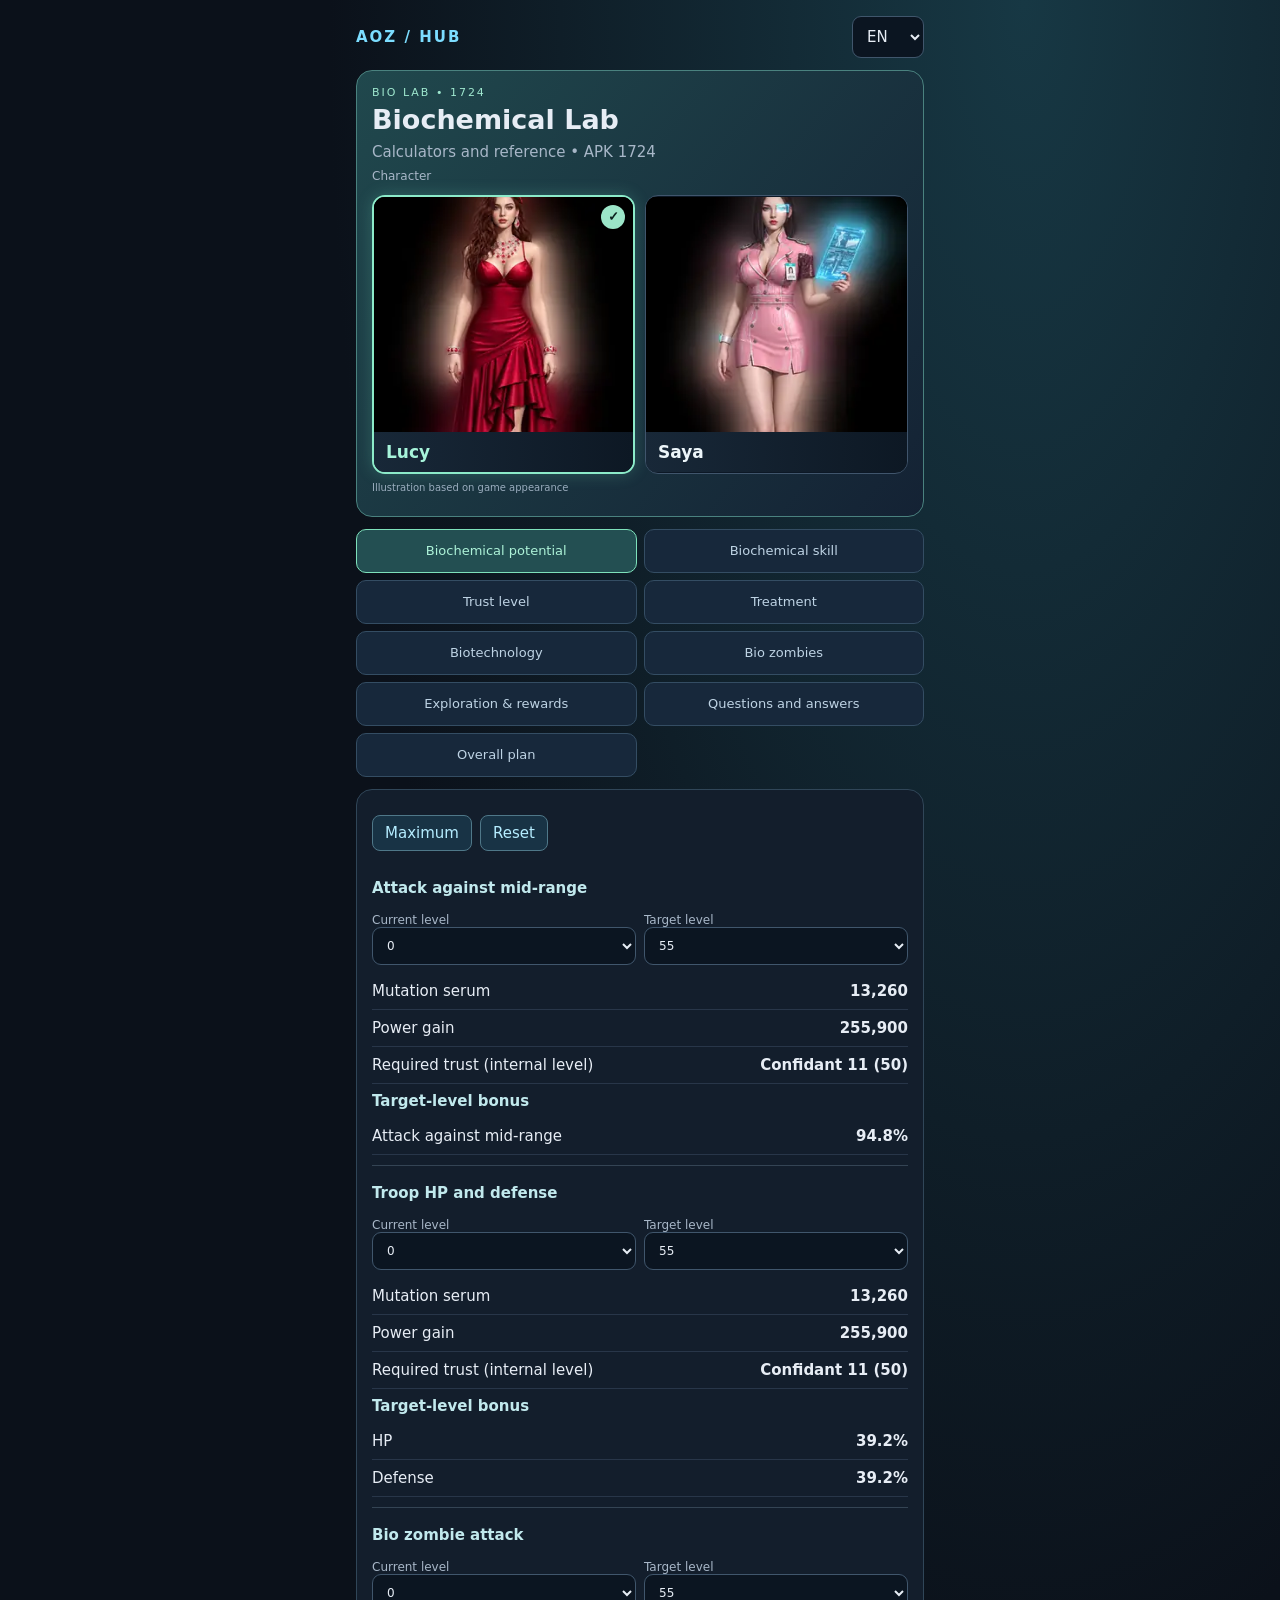
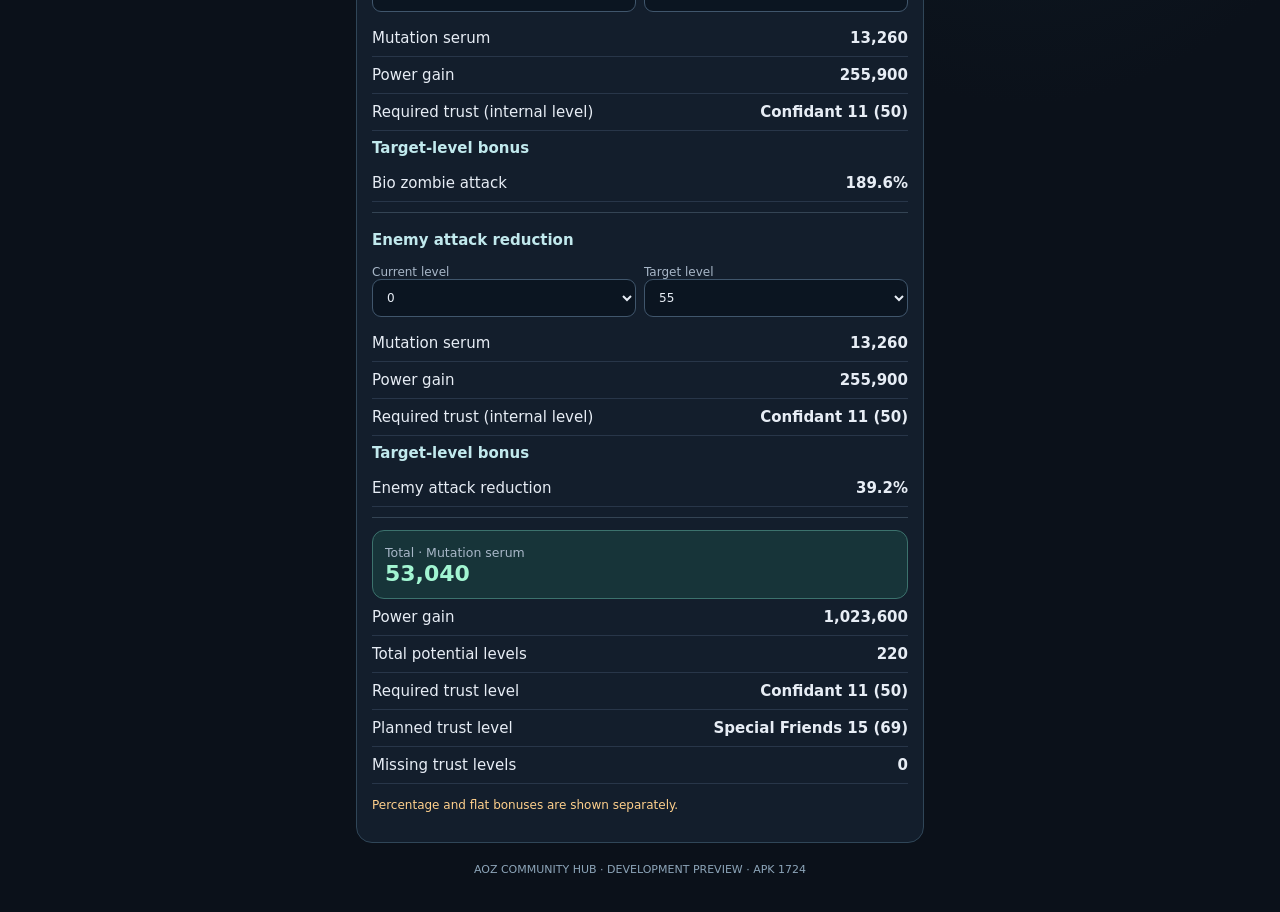
==== commit 2043310e: "Biolab: validate combined plan requirements, add global reset/max, show special biotechnology gains " ====
--- a/biolab-preview.html
+++ b/biolab-preview.html
@@ -1,7 +1,7 @@
 <!doctype html><html lang="ru"><head><meta charset="utf-8"><meta name="viewport" content="width=device-width,initial-scale=1"><title>AOZ HUB • Biolab</title><style>
 *{box-sizing:border-box}body{margin:0;background:radial-gradient(ellipse at 80% 0,#173844,#0b111a 48%);color:#e7edf5;font:15px system-ui}main{max-width:600px;margin:auto;padding:16px}header{display:flex;align-items:center;justify-content:space-between;gap:12px}header b{letter-spacing:2px;color:#7cddff}h1{font-size:27px;margin:12px 0 4px}h2{font-size:19px;margin:0 0 14px}small,.muted{color:#a8b7c8}section,article{background:#131e2c;border:1px solid #304658;border-radius:16px;padding:15px;margin:12px 0}.hero{background:linear-gradient(130deg,#20484d,#142234);border-color:#4a827f}.hero p{margin:8px 0}.tabs,.grid{display:grid;grid-template-columns:repeat(2,minmax(0,1fr));gap:8px}.tabs button{min-height:44px;background:#17283b;border:1px solid #344d63;color:#bed3e4;border-radius:10px;padding:10px 6px;font:inherit;cursor:pointer}.tabs button.active{background:#234f52;color:#adf2d8;border-color:#64ac9c}label{display:block;color:#a8b7c8;font-size:12px;margin:8px 0}select,input{font:inherit;width:100%;padding:10px;border-radius:9px;background:#0b1521;color:#e7edf5;border:1px solid #40566c}header select{width:auto}input[type=checkbox]{width:auto;margin:0 8px}button{cursor:pointer}button:focus-visible,select:focus-visible,input:focus-visible{outline:2px solid #7cddff}.line{display:flex;justify-content:space-between;gap:12px;padding:9px 0;border-bottom:1px solid #283649;align-items:center}.line strong{text-align:end;font-variant-numeric:tabular-nums}.total{background:#173439;border:1px solid #3c726d;border-radius:12px;padding:12px;margin-top:12px}.total strong{color:#a2f5d2;font-size:22px}.warn{color:#ffd08c;font-size:12px;line-height:1.55}.branch{padding:10px 0;border-bottom:1px solid #344454}.branch h3{margin:8px 0;font-size:15px;color:#c1e9ed}.btn{border:1px solid #4f7889;color:#b5edff;background:#183345;padding:8px 12px;border-radius:8px;font:inherit}.actions{display:flex;gap:8px;flex-wrap:wrap;margin:10px 0}details{margin-top:12px}summary{cursor:pointer;color:#a5e5f0}ol{padding-inline-start:25px}li{margin:6px 0}.correct{color:#97efbd;font-weight:700}footer{font-size:11px;color:#8da5b9;text-align:center;margin:20px 0}.tag{color:#9fe8cf;font-size:11px;letter-spacing:2px}h3{font-size:15px} [hidden]{display:none!important}.tablewrap{overflow:auto}table{width:100%;border-collapse:collapse;font-size:12px}th,td{padding:8px;text-align:start;border-bottom:1px solid #344454;white-space:nowrap} 
 .hero{position:relative;overflow:hidden;padding:15px}.hero h1{margin-top:5px}.portrait-grid{display:grid;grid-template-columns:repeat(2,minmax(0,1fr));gap:10px;margin-top:12px}.portrait{position:relative;overflow:hidden;border:1px solid #40556c;border-radius:13px;background:#0c1826;color:#edf6fa;text-align:start;padding:0;min-width:0;cursor:pointer;isolation:isolate}.portrait[aria-pressed=true]{border:2px solid #8cebc9;box-shadow:0 0 16px #75eac436}.portrait img{width:100%;height:clamp(145px,44vw,235px);display:block;object-fit:cover;object-position:center 12%;background:radial-gradient(ellipse,#384050,#101a27)}.portrait .pname{display:block;font:700 17px system-ui;padding:10px 12px;background:linear-gradient(90deg,#182838,#0d1824)}.portrait[aria-pressed=true] .pname{color:#a7f4da}.portrait .mark{position:absolute;top:8px;inset-inline-end:8px;display:none;background:#9be5c8;color:#0b211e;border-radius:50%;width:24px;height:24px;text-align:center;line-height:24px;font-weight:800}.portrait[aria-pressed=true] .mark{display:block}.artnote{font-size:10px;margin:6px 0 0;color:#9badbe}.tabs{gap:7px}.tabs button{font-size:13px;overflow-wrap:anywhere;line-height:1.25}.tabs button.active{border-color:#7ee1bb}.collectrow{display:grid;grid-template-columns:auto minmax(0,1fr) auto;gap:8px;align-items:center;padding:8px 0;border-bottom:1px solid #283649}.collectrow label{margin:0;color:#d9e7f1}.collectrow small{display:block;margin-top:3px}.collectrow input{margin:0}.collectrow strong{white-space:nowrap;color:#a6f2d1}.collectlist{max-height:430px;overflow:auto;overscroll-behavior:contain}.total small{overflow-wrap:anywhere}
-</style></head><body><main><header><b>AOZ / HUB</b><select id="lang" aria-label="Language"><option value="ru">RU</option><option value="en">EN</option><option value="es">ES</option><option value="vi">VI</option><option value="ar">AR</option><option value="zh">繁中</option><option value="hr">HR</option><option value="it">IT</option></select></header><section class="hero"><div class="tag">BIO LAB • 1724</div><h1 id="title"></h1><p id="lead" class="muted"></p><label id="heroLabel" for="hero"></label><div class="portrait-grid" id="portraitGrid"><button type="button" class="portrait" data-pet="201326762"><img alt="" decoding="async"><span class="mark" aria-hidden="true">✓</span><span class="pname"></span></button><button type="button" class="portrait" data-pet="201326792"><img alt="" decoding="async"><span class="mark" aria-hidden="true">✓</span><span class="pname"></span></button></div><p class="artnote" id="artNote"></p><select id="hero" hidden aria-hidden="true" tabindex="-1"><option value="201326762">Lucy / Люси</option><option value="201326792">Saya / Сая</option></select></section><nav id="tabs" class="tabs"></nav><section id="panel"></section><footer>AOZ COMMUNITY HUB · DEVELOPMENT PREVIEW · APK 1724</footer></main><script id="data" type="application/json">{"version":1724,"pets":{"201326762":{"trust":[[0,150,0,[50462851,200]],[1,270,1,[50462851,400]],[2,390,2,[50462851,600]],[3,510,3,[50462851,800]],[4,630,4,[50462851,1000]],[5,750,5,[50462851,1200]],[6,870,6,[50462851,1400]],[7,990,7,[50462851,1600]],[8,1140,8,[50462851,1800]],[9,1290,9,[50462851,2000]],[10,1440,10,[50462851,2200]],[11,1590,11,[50462851,2400]],[12,1740,11,[50462851,2600]],[13,1920,11,[50462851,2800]],[14,2100,11,[50462851,3000]],[15,2280,11,[50462851,3200]],[16,2460,11,[50462851,3400]],[17,2640,11,[50462851,3600]],[18,2850,11,[50462851,3800]],[19,3060,11,[50462851,4000]],[20,3270,11,[50462851,4250]],[21,3480,11,[50462851,4500]],[22,3690,11,[50462851,4750]],[23,3930,11,[50462851,5000]],[24,4170,12,[50462851,5250]],[25,4410,12,[50462851,5500]],[26,4650,12,[50462851,5750]],[27,4890,12,[50462851,6000]],[28,5160,12,[50462851,6250]],[29,5430,13,[50462851,6500]],[30,5700,13,[50462851,6750]],[31,5970,13,[50462851,7000]],[32,6240,13,[50462851,7250]],[33,6480,13,[50462851,7500]],[34,6720,14,[50462851,7750]],[35,6960,14,[50462851,8000]],[36,7200,14,[50462851,8250]],[37,7440,14,[50462851,8500]],[38,7650,14,[50462851,8750]],[39,7860,15,[50462851,9000]],[40,8070,15,[50462851,9300]],[41,8280,15,[50462851,9600]],[42,8490,15,[50462851,9900]],[43,8670,15,[50462851,10200]],[44,8850,16,[50462851,10500]],[45,9030,16,[50462851,10800]],[46,9210,16,[50462851,11100]],[47,9390,16,[50462851,11400]],[48,9570,16,[50462851,11700]],[49,11000,16,[50462851,12000]],[50,13000,16,[50462851,12000,50397354,60]],[51,17000,16,[50462851,12300,50397354,60]],[52,22000,16,[50462851,12300,50397354,60,50397355,60]],[53,27000,16,[50462851,12600,50397354,60,50397355,60]],[54,30000,16,[50462851,12600,50397354,120,50397355,60]],[55,33000,16,[50462851,12900,50397354,120,50397355,60]],[56,36000,16,[50462851,12900,50397354,120,50397355,120]],[57,39000,16,[50462851,13200,50397354,120,50397355,120]],[58,42000,16,[50462851,13200,50397354,180,50397355,120]],[59,45000,16,[50462851,13500,50397354,180,50397355,120]],[60,47000,16,[50462851,13500,50397354,180,50397355,180]],[61,49000,16,[50462851,13800,50397354,180,50397355,180]],[62,51000,16,[50462851,13800,50397354,240,50397355,180]],[63,53000,16,[50462851,14100,50397354,240,50397355,180]],[64,55000,16,[50462851,14100,50397354,240,50397355,240]],[65,57000,16,[50462851,14400,50397354,240,50397355,240]],[66,58000,16,[50462851,14400,50397354,300,50397355,240]],[67,59000,16,[50462851,14700,50397354,300,50397355,240]],[68,60000,16,[50462851,14700,50397354,300,50397355,300]],[69,61000,16,[50462851,15000,50397354,300,50397355,300]]],"health":[[0,100,[50462847,0]],[1,200,[50462847,0]],[2,300,[50462847,0]],[3,400,[50462849,10000,50462853,100000,50397350,50]],[4,600,[50462847,1,50462849,10000,50462853,100000,50397350,50]],[5,900,[50397350,80,50462847,1,50462849,10000,50462853,100000]],[6,1200,[50462849,15000,50462853,150000,50397350,80,50462847,1]],[7,1600,[50462848,10000,50462849,15000,50462853,150000,50397350,80,50462847,1,50462852,20000,50462851,1000,50462850,200]],[8,2000,[50462848,10000,50462849,15000,50462853,150000,50397350,80,50462847,1,50462852,20000,50462851,1000,50462850,200]],[9,2500,[50462848,10000,50462849,20000,50462853,200000,50397350,80,50462847,1,50462852,20000,50462851,1000,50462850,200]],[10,3000,[50462848,20000,50462849,20000,50462853,200000,50397350,80,50462847,1,50462852,20000,50462851,1000,50462850,200]],[11,3600,[50462848,20000,50462849,20000,50462853,200000,50397350,80,50462847,1,50462852,20000,50462851,1000,50462850,200]],[12,4200,[50462848,20000,50462849,25000,50462853,250000,50397350,80,50462847,1,50462852,20000,50462851,1000,50462850,200]],[13,4900,[50462848,20000,50462849,25000,50462853,250000,50397350,80,50462847,1,50462852,20000,50462851,1000,50462850,200]],[14,5600,[50462848,20000,50462849,25000,50462853,250000,50397350,110,50462847,1,50462852,20000,50462851,1000,50462850,200]],[15,6400,[50397352,50,50462848,20000,50462849,25000,50462853,250000,50397350,110,50462847,1,50462852,20000,50462851,1000,50462850,200]],[16,7500,[50397352,50,50462848,20000,50462849,30000,50462853,300000,50397350,110,50462847,1,50462852,20000,50462851,1000,50462850,200]]]},"201326792":{"trust":[[0,150,0,[50397353,20]],[1,270,1,[50397353,40]],[2,390,2,[50397353,60]],[3,510,3,[50397353,80]],[4,630,4,[50397353,100]],[5,780,5,[50397353,120]],[6,930,6,[50397353,140]],[7,1080,7,[50397353,160]],[8,1230,8,[50397353,180]],[9,1425,9,[50462851,500,50397353,180]],[10,1620,10,[50397353,210,50462851,500]],[11,1815,11,[50397353,240,50462851,500]],[12,2010,11,[50397353,270,50462851,500]],[13,2200,11,[50397353,300,50462851,500]],[14,2440,11,[50397353,330,50462851,500]],[15,2680,11,[50397353,360,50462851,500]],[16,2920,11,[50397353,390,50462851,500]],[17,3160,11,[50397353,420,50462851,500]],[18,3400,11,[50397353,450,50462851,500]],[19,3700,11,[50462851,1000,50397353,450]],[20,4000,11,[50397353,490,50462851,1000]],[21,4300,11,[50397353,530,50462851,1000]],[22,4600,11,[50397353,570,50462851,1000]],[23,4900,11,[50397353,610,50462851,1000]],[24,5260,12,[50397353,650,50462851,1000]],[25,5620,12,[50397353,690,50462851,1000]],[26,5980,12,[50397353,730,50462851,1000]],[27,6340,12,[50397353,770,50462851,1000]],[28,6700,12,[50397353,810,50462851,1000]],[29,7120,13,[50462851,1750,50397353,810]],[30,7540,13,[50397353,860,50462851,1750]],[31,7960,13,[50397353,910,50462851,1750]],[32,8380,13,[50397353,960,50462851,1750]],[33,8800,13,[50397353,1010,50462851,1750]],[34,9280,14,[50397353,1060,50462851,1750]],[35,9760,14,[50397353,1110,50462851,1750]],[36,10240,14,[50397353,1160,50462851,1750]],[37,10720,14,[50397353,1210,50462851,1750]],[38,11200,14,[50397353,1260,50462851,1750]],[39,11740,15,[50462851,2500,50397353,1260]],[40,12280,15,[50397353,1320,50462851,2500]],[41,12820,15,[50397353,1380,50462851,2500]],[42,13360,15,[50397353,1440,50462851,2500]],[43,13900,15,[50397353,1500,50462851,2500]],[44,14500,16,[50397353,1560,50462851,2500]],[45,15100,16,[50397353,1620,50462851,2500]],[46,15700,16,[50397353,1680,50462851,2500]],[47,16300,16,[50397353,1740,50462851,2500]],[48,16900,16,[50397353,1800,50462851,2500]],[49,18000,16,[50462851,3500,50397353,1800]],[50,20000,16,[50397353,1860,50462851,3500]],[51,22000,16,[50397353,1920,50462851,3500]],[52,24000,16,[50397353,1980,50462851,3500]],[53,27000,16,[50397353,2040,50462851,3500]],[54,30000,16,[50397353,2100,50462851,3500]],[55,33000,16,[50397353,2160,50462851,3500]],[56,36000,16,[50397353,2220,50462851,3500]],[57,39000,16,[50397353,2280,50462851,3500]],[58,42000,16,[50397353,2340,50462851,3500]],[59,45000,16,[50462851,4500,50397353,2340]],[60,47000,16,[50397353,2400,50462851,4500]],[61,49000,16,[50397353,2460,50462851,4500]],[62,51000,16,[50397353,2520,50462851,4500]],[63,53000,16,[50397353,2580,50462851,4500]],[64,55000,16,[50397353,2640,50462851,4500]],[65,57000,16,[50397353,2700,50462851,4500]],[66,58000,16,[50397353,2760,50462851,4500]],[67,59000,16,[50397353,2820,50462851,4500]],[68,60000,16,[50397353,2880,50462851,4500]],[69,61000,16,[50462851,5500,50397353,2880]]],"health":[[0,150,[50462859,0]],[1,250,[50462859,1000]],[2,600,[50462859,2000]],[3,1000,[50397353,50,50397355,50,50397354,50,50462859,2000]],[4,1500,[50397353,100,50397355,100,50397354,100,50462859,2000]],[5,2000,[50397353,100,50397355,100,50397354,100,50462859,3000]],[6,3000,[50397353,200,50397355,200,50397354,200,50462859,3000]],[7,4000,[50462861,30,50397353,200,50397355,200,50397354,200,50462859,3000]],[8,5000,[50462861,50,50397353,200,50397355,200,50397354,200,50462859,3000]],[9,6000,[50462861,50,50397353,300,50397355,300,50397354,300,50462859,3000]],[10,7000,[50462861,50,50397353,300,50397355,300,50397354,300,50462859,4000]],[11,8000,[50462861,50,50397353,300,50397355,300,50397354,300,50462859,4000]],[12,9000,[50462861,75,50397353,300,50397355,300,50397354,300,50462859,4000]],[13,10000,[50462861,75,50397353,400,50397355,400,50397354,400,50462859,4000]],[14,11000,[50462861,75,50397353,400,50397355,400,50397354,400,50462859,5000]],[15,12000,[50462861,100,50397353,400,50397355,400,50397354,400,50462859,5000]],[16,13000,[50462861,100,50397353,500,50397355,500,50397354,500,50462859,5000]]]}},"branches":[{"pet":201326762,"id":201326853,"rows":[[1,30,5,8100,[50397423,30]],[2,37,5,12600,[50397423,47]],[3,44,5,17200,[50397423,64]],[4,51,5,21800,[50397423,81]],[5,58,10,26400,[50397423,98]],[6,65,10,31000,[50397423,115]],[7,72,10,35600,[50397423,132]],[8,79,10,40200,[50397423,149]],[9,86,10,44800,[50397423,166]],[10,93,10,49400,[50397423,183]],[11,100,15,54000,[50397423,200]],[12,107,15,58500,[50397423,217]],[13,114,15,63100,[50397423,234]],[14,121,15,67700,[50397423,251]],[15,128,20,72300,[50397423,268]],[16,135,20,76900,[50397423,285]],[17,142,20,81500,[50397423,302]],[18,149,20,86100,[50397423,319]],[19,156,20,90700,[50397423,336]],[20,163,25,95300,[50397423,353]],[21,170,25,99900,[50397423,370]],[22,177,25,104400,[50397423,387]],[23,184,25,109000,[50397423,404]],[24,191,25,113600,[50397423,421]],[25,198,30,118200,[50397423,438]],[26,205,30,122800,[50397423,455]],[27,212,30,127400,[50397423,472]],[28,219,30,132000,[50397423,489]],[29,226,30,136600,[50397423,506]],[30,233,35,141200,[50397423,523]],[31,240,35,145800,[50397423,540]],[32,247,35,150300,[50397423,557]],[33,254,35,154900,[50397423,574]],[34,261,35,159500,[50397423,591]],[35,268,40,164100,[50397423,608]],[36,280,40,168700,[50397423,625]],[37,292,40,173300,[50397423,642]],[38,304,40,177900,[50397423,659]],[39,316,40,182500,[50397423,676]],[40,328,45,187100,[50397423,693]],[41,340,45,191700,[50397423,710]],[42,352,45,196200,[50397423,727]],[43,364,45,200800,[50397423,744]],[44,376,45,205400,[50397423,761]],[45,388,50,210000,[50397423,778]],[46,403,50,214600,[50397423,795]],[47,418,50,219200,[50397423,812]],[48,433,50,223800,[50397423,829]],[49,448,50,228400,[50397423,846]],[50,463,50,233000,[50397423,863]],[51,478,50,237600,[50397423,880]],[52,493,50,242100,[50397423,897]],[53,508,50,246700,[50397423,914]],[54,523,50,251300,[50397423,931]],[55,538,50,255900,[50397423,948]]]},{"pet":201326762,"id":201326854,"rows":[[1,30,5,8100,[50397255,14,50397279,14]],[2,37,5,12600,[50397255,21,50397279,21]],[3,44,5,17200,[50397255,28,50397279,28]],[4,51,5,21800,[50397255,35,50397279,35]],[5,58,10,26400,[50397255,42,50397279,42]],[6,65,10,31000,[50397255,49,50397279,49]],[7,72,10,35600,[50397255,56,50397279,56]],[8,79,10,40200,[50397255,63,50397279,63]],[9,86,10,44800,[50397255,70,50397279,70]],[10,93,10,49400,[50397255,77,50397279,77]],[11,100,15,54000,[50397255,84,50397279,84]],[12,107,15,58500,[50397255,91,50397279,91]],[13,114,15,63100,[50397255,98,50397279,98]],[14,121,15,67700,[50397255,105,50397279,105]],[15,128,20,72300,[50397255,112,50397279,112]],[16,135,20,76900,[50397255,119,50397279,119]],[17,142,20,81500,[50397255,126,50397279,126]],[18,149,20,86100,[50397255,133,50397279,133]],[19,156,20,90700,[50397255,140,50397279,140]],[20,163,25,95300,[50397255,147,50397279,147]],[21,170,25,99900,[50397255,154,50397279,154]],[22,177,25,104400,[50397255,161,50397279,161]],[23,184,25,109000,[50397255,168,50397279,168]],[24,191,25,113600,[50397255,175,50397279,175]],[25,198,30,118200,[50397255,182,50397279,182]],[26,205,30,122800,[50397255,189,50397279,189]],[27,212,30,127400,[50397255,196,50397279,196]],[28,219,30,132000,[50397255,203,50397279,203]],[29,226,30,136600,[50397255,210,50397279,210]],[30,233,35,141200,[50397255,217,50397279,217]],[31,240,35,145800,[50397255,224,50397279,224]],[32,247,35,150300,[50397255,231,50397279,231]],[33,254,35,154900,[50397255,238,50397279,238]],[34,261,35,159500,[50397255,245,50397279,245]],[35,268,40,164100,[50397255,252,50397279,252]],[36,280,40,168700,[50397255,259,50397279,259]],[37,292,40,173300,[50397255,266,50397279,266]],[38,304,40,177900,[50397255,273,50397279,273]],[39,316,40,182500,[50397255,280,50397279,280]],[40,328,45,187100,[50397255,287,50397279,287]],[41,340,45,191700,[50397255,294,50397279,294]],[42,352,45,196200,[50397255,301,50397279,301]],[43,364,45,200800,[50397255,308,50397279,308]],[44,376,45,205400,[50397255,315,50397279,315]],[45,388,50,210000,[50397255,322,50397279,322]],[46,403,50,214600,[50397255,329,50397279,329]],[47,418,50,219200,[50397255,336,50397279,336]],[48,433,50,223800,[50397255,343,50397279,343]],[49,448,50,228400,[50397255,350,50397279,350]],[50,463,50,233000,[50397255,357,50397279,357]],[51,478,50,237600,[50397255,364,50397279,364]],[52,493,50,242100,[50397255,371,50397279,371]],[53,508,50,246700,[50397255,378,50397279,378]],[54,523,50,251300,[50397255,385,50397279,385]],[55,538,50,255900,[50397255,392,50397279,392]]]},{"pet":201326762,"id":201326855,"rows":[[1,30,5,8100,[50397353,60]],[2,37,5,12600,[50397353,94]],[3,44,5,17200,[50397353,128]],[4,51,5,21800,[50397353,162]],[5,58,10,26400,[50397353,196]],[6,65,10,31000,[50397353,230]],[7,72,10,35600,[50397353,264]],[8,79,10,40200,[50397353,298]],[9,86,10,44800,[50397353,332]],[10,93,10,49400,[50397353,366]],[11,100,15,54000,[50397353,400]],[12,107,15,58500,[50397353,434]],[13,114,15,63100,[50397353,468]],[14,121,15,67700,[50397353,502]],[15,128,20,72300,[50397353,536]],[16,135,20,76900,[50397353,570]],[17,142,20,81500,[50397353,604]],[18,149,20,86100,[50397353,638]],[19,156,20,90700,[50397353,672]],[20,163,25,95300,[50397353,706]],[21,170,25,99900,[50397353,740]],[22,177,25,104400,[50397353,774]],[23,184,25,109000,[50397353,808]],[24,191,25,113600,[50397353,842]],[25,198,30,118200,[50397353,876]],[26,205,30,122800,[50397353,910]],[27,212,30,127400,[50397353,944]],[28,219,30,132000,[50397353,978]],[29,226,30,136600,[50397353,1012]],[30,233,35,141200,[50397353,1046]],[31,240,35,145800,[50397353,1080]],[32,247,35,150300,[50397353,1114]],[33,254,35,154900,[50397353,1148]],[34,261,35,159500,[50397353,1182]],[35,268,40,164100,[50397353,1216]],[36,280,40,168700,[50397353,1250]],[37,292,40,173300,[50397353,1284]],[38,304,40,177900,[50397353,1318]],[39,316,40,182500,[50397353,1352]],[40,328,45,187100,[50397353,1386]],[41,340,45,191700,[50397353,1420]],[42,352,45,196200,[50397353,1454]],[43,364,45,200800,[50397353,1488]],[44,376,45,205400,[50397353,1522]],[45,388,50,210000,[50397353,1556]],[46,403,50,214600,[50397353,1590]],[47,418,50,219200,[50397353,1624]],[48,433,50,223800,[50397353,1658]],[49,448,50,228400,[50397353,1692]],[50,463,50,233000,[50397353,1726]],[51,478,50,237600,[50397353,1760]],[52,493,50,242100,[50397353,1794]],[53,508,50,246700,[50397353,1828]],[54,523,50,251300,[50397353,1862]],[55,538,50,255900,[50397353,1896]]]},{"pet":201326762,"id":201326856,"rows":[[1,30,5,8100,[50397430,14]],[2,37,5,12600,[50397430,21]],[3,44,5,17200,[50397430,28]],[4,51,5,21800,[50397430,35]],[5,58,10,26400,[50397430,42]],[6,65,10,31000,[50397430,49]],[7,72,10,35600,[50397430,56]],[8,79,10,40200,[50397430,63]],[9,86,10,44800,[50397430,70]],[10,93,10,49400,[50397430,77]],[11,100,15,54000,[50397430,84]],[12,107,15,58500,[50397430,91]],[13,114,15,63100,[50397430,98]],[14,121,15,67700,[50397430,105]],[15,128,20,72300,[50397430,112]],[16,135,20,76900,[50397430,119]],[17,142,20,81500,[50397430,126]],[18,149,20,86100,[50397430,133]],[19,156,20,90700,[50397430,140]],[20,163,25,95300,[50397430,147]],[21,170,25,99900,[50397430,154]],[22,177,25,104400,[50397430,161]],[23,184,25,109000,[50397430,168]],[24,191,25,113600,[50397430,175]],[25,198,30,118200,[50397430,182]],[26,205,30,122800,[50397430,189]],[27,212,30,127400,[50397430,196]],[28,219,30,132000,[50397430,203]],[29,226,30,136600,[50397430,210]],[30,233,35,141200,[50397430,217]],[31,240,35,145800,[50397430,224]],[32,247,35,150300,[50397430,231]],[33,254,35,154900,[50397430,238]],[34,261,35,159500,[50397430,245]],[35,268,40,164100,[50397430,252]],[36,280,40,168700,[50397430,259]],[37,292,40,173300,[50397430,266]],[38,304,40,177900,[50397430,273]],[39,316,40,182500,[50397430,280]],[40,328,45,187100,[50397430,287]],[41,340,45,191700,[50397430,294]],[42,352,45,196200,[50397430,301]],[43,364,45,200800,[50397430,308]],[44,376,45,205400,[50397430,315]],[45,388,50,210000,[50397430,322]],[46,403,50,214600,[50397430,329]],[47,418,50,219200,[50397430,336]],[48,433,50,223800,[50397430,343]],[49,448,50,228400,[50397430,350]],[50,463,50,233000,[50397430,357]],[51,478,50,237600,[50397430,364]],[52,493,50,242100,[50397430,371]],[53,508,50,246700,[50397430,378]],[54,523,50,251300,[50397430,385]],[55,538,50,255900,[50397430,392]]]},{"pet":201326792,"id":201326857,"rows":[[1,30,5,8100,[50397424,30]],[2,37,5,12600,[50397424,47]],[3,44,5,17200,[50397424,64]],[4,51,5,21800,[50397424,81]],[5,58,10,26400,[50397424,98]],[6,65,10,31000,[50397424,115]],[7,72,10,35600,[50397424,132]],[8,79,10,40200,[50397424,149]],[9,86,10,44800,[50397424,166]],[10,93,10,49400,[50397424,183]],[11,100,15,54000,[50397424,200]],[12,107,15,58500,[50397424,217]],[13,114,15,63100,[50397424,234]],[14,121,15,67700,[50397424,251]],[15,128,20,72300,[50397424,268]],[16,135,20,76900,[50397424,285]],[17,142,20,81500,[50397424,302]],[18,149,20,86100,[50397424,319]],[19,156,20,90700,[50397424,336]],[20,163,25,95300,[50397424,353]],[21,170,25,99900,[50397424,370]],[22,177,25,104400,[50397424,387]],[23,184,25,109000,[50397424,404]],[24,191,25,113600,[50397424,421]],[25,198,30,118200,[50397424,438]],[26,205,30,122800,[50397424,455]],[27,212,30,127400,[50397424,472]],[28,219,30,132000,[50397424,489]],[29,226,30,136600,[50397424,506]],[30,233,35,141200,[50397424,523]],[31,240,35,145800,[50397424,540]],[32,247,35,150300,[50397424,557]],[33,254,35,154900,[50397424,574]],[34,261,35,159500,[50397424,591]],[35,268,40,164100,[50397424,608]],[36,280,40,168700,[50397424,625]],[37,292,40,173300,[50397424,642]],[38,304,40,177900,[50397424,659]],[39,316,40,182500,[50397424,676]],[40,328,45,187100,[50397424,693]],[41,340,45,191700,[50397424,710]],[42,352,45,196200,[50397424,727]],[43,364,45,200800,[50397424,744]],[44,376,45,205400,[50397424,761]],[45,388,50,210000,[50397424,778]],[46,403,50,214600,[50397424,795]],[47,418,50,219200,[50397424,812]],[48,433,50,223800,[50397424,829]],[49,448,50,228400,[50397424,846]],[50,463,50,233000,[50397424,863]],[51,478,50,237600,[50397424,880]],[52,493,50,242100,[50397424,897]],[53,508,50,246700,[50397424,914]],[54,523,50,251300,[50397424,931]],[55,538,50,255900,[50397424,948]]]},{"pet":201326792,"id":201326858,"rows":[[1,30,5,8100,[50397254,14]],[2,37,5,12600,[50397254,21]],[3,44,5,17200,[50397254,28]],[4,51,5,21800,[50397254,35]],[5,58,10,26400,[50397254,42]],[6,65,10,31000,[50397254,49]],[7,72,10,35600,[50397254,56]],[8,79,10,40200,[50397254,63]],[9,86,10,44800,[50397254,70]],[10,93,10,49400,[50397254,77]],[11,100,15,54000,[50397254,84]],[12,107,15,58500,[50397254,91]],[13,114,15,63100,[50397254,98]],[14,121,15,67700,[50397254,105]],[15,128,20,72300,[50397254,112]],[16,135,20,76900,[50397254,119]],[17,142,20,81500,[50397254,126]],[18,149,20,86100,[50397254,133]],[19,156,20,90700,[50397254,140]],[20,163,25,95300,[50397254,147]],[21,170,25,99900,[50397254,154]],[22,177,25,104400,[50397254,161]],[23,184,25,109000,[50397254,168]],[24,191,25,113600,[50397254,175]],[25,198,30,118200,[50397254,182]],[26,205,30,122800,[50397254,189]],[27,212,30,127400,[50397254,196]],[28,219,30,132000,[50397254,203]],[29,226,30,136600,[50397254,210]],[30,233,35,141200,[50397254,217]],[31,240,35,145800,[50397254,224]],[32,247,35,150300,[50397254,231]],[33,254,35,154900,[50397254,238]],[34,261,35,159500,[50397254,245]],[35,268,40,164100,[50397254,252]],[36,280,40,168700,[50397254,259]],[37,292,40,173300,[50397254,266]],[38,304,40,177900,[50397254,273]],[39,316,40,182500,[50397254,280]],[40,328,45,187100,[50397254,287]],[41,340,45,191700,[50397254,294]],[42,352,45,196200,[50397254,301]],[43,364,45,200800,[50397254,308]],[44,376,45,205400,[50397254,315]],[45,388,50,210000,[50397254,322]],[46,403,50,214600,[50397254,329]],[47,418,50,219200,[50397254,336]],[48,433,50,223800,[50397254,343]],[49,448,50,228400,[50397254,350]],[50,463,50,233000,[50397254,357]],[51,478,50,237600,[50397254,364]],[52,493,50,242100,[50397254,371]],[53,508,50,246700,[50397254,378]],[54,523,50,251300,[50397254,385]],[55,538,50,255900,[50397254,392]]]},{"pet":201326792,"id":201326859,"rows":[[1,30,5,8100,[50397354,60,50397355,60]],[2,37,5,12600,[50397354,94,50397355,94]],[3,44,5,17200,[50397354,128,50397355,128]],[4,51,5,21800,[50397354,162,50397355,162]],[5,58,10,26400,[50397354,196,50397355,196]],[6,65,10,31000,[50397354,230,50397355,230]],[7,72,10,35600,[50397354,264,50397355,264]],[8,79,10,40200,[50397354,298,50397355,298]],[9,86,10,44800,[50397354,332,50397355,332]],[10,93,10,49400,[50397354,366,50397355,366]],[11,100,15,54000,[50397354,400,50397355,400]],[12,107,15,58500,[50397354,434,50397355,434]],[13,114,15,63100,[50397354,468,50397355,468]],[14,121,15,67700,[50397354,502,50397355,502]],[15,128,20,72300,[50397354,536,50397355,536]],[16,135,20,76900,[50397354,570,50397355,570]],[17,142,20,81500,[50397354,604,50397355,604]],[18,149,20,86100,[50397354,638,50397355,638]],[19,156,20,90700,[50397354,672,50397355,672]],[20,163,25,95300,[50397354,706,50397355,706]],[21,170,25,99900,[50397354,740,50397355,740]],[22,177,25,104400,[50397354,774,50397355,774]],[23,184,25,109000,[50397354,808,50397355,808]],[24,191,25,113600,[50397354,842,50397355,842]],[25,198,30,118200,[50397354,876,50397355,876]],[26,205,30,122800,[50397354,910,50397355,910]],[27,212,30,127400,[50397354,944,50397355,944]],[28,219,30,132000,[50397354,978,50397355,978]],[29,226,30,136600,[50397354,1012,50397355,1012]],[30,233,35,141200,[50397354,1046,50397355,1046]],[31,240,35,145800,[50397354,1080,50397355,1080]],[32,247,35,150300,[50397354,1114,50397355,1114]],[33,254,35,154900,[50397354,1148,50397355,1148]],[34,261,35,159500,[50397354,1182,50397355,1182]],[35,268,40,164100,[50397354,1216,50397355,1216]],[36,280,40,168700,[50397354,1250,50397355,1250]],[37,292,40,173300,[50397354,1284,50397355,1284]],[38,304,40,177900,[50397354,1318,50397355,1318]],[39,316,40,182500,[50397354,1352,50397355,1352]],[40,328,45,187100,[50397354,1386,50397355,1386]],[41,340,45,191700,[50397354,1420,50397355,1420]],[42,352,45,196200,[50397354,1454,50397355,1454]],[43,364,45,200800,[50397354,1488,50397355,1488]],[44,376,45,205400,[50397354,1522,50397355,1522]],[45,388,50,210000,[50397354,1556,50397355,1556]],[46,403,50,214600,[50397354,1590,50397355,1590]],[47,418,50,219200,[50397354,1624,50397355,1624]],[48,433,50,223800,[50397354,1658,50397355,1658]],[49,448,50,228400,[50397354,1692,50397355,1692]],[50,463,50,233000,[50397354,1726,50397355,1726]],[51,478,50,237600,[50397354,1760,50397355,1760]],[52,493,50,242100,[50397354,1794,50397355,1794]],[53,508,50,246700,[50397354,1828,50397355,1828]],[54,523,50,251300,[50397354,1862,50397355,1862]],[55,538,50,255900,[50397354,1896,50397355,1896]]]},{"pet":201326792,"id":201326860,"rows":[[1,30,5,8100,[50397513,14]],[2,37,5,12600,[50397513,21]],[3,44,5,17200,[50397513,28]],[4,51,5,21800,[50397513,35]],[5,58,10,26400,[50397513,42]],[6,65,10,31000,[50397513,49]],[7,72,10,35600,[50397513,56]],[8,79,10,40200,[50397513,63]],[9,86,10,44800,[50397513,70]],[10,93,10,49400,[50397513,77]],[11,100,15,54000,[50397513,84]],[12,107,15,58500,[50397513,91]],[13,114,15,63100,[50397513,98]],[14,121,15,67700,[50397513,105]],[15,128,20,72300,[50397513,112]],[16,135,20,76900,[50397513,119]],[17,142,20,81500,[50397513,126]],[18,149,20,86100,[50397513,133]],[19,156,20,90700,[50397513,140]],[20,163,25,95300,[50397513,147]],[21,170,25,99900,[50397513,154]],[22,177,25,104400,[50397513,161]],[23,184,25,109000,[50397513,168]],[24,191,25,113600,[50397513,175]],[25,198,30,118200,[50397513,182]],[26,205,30,122800,[50397513,189]],[27,212,30,127400,[50397513,196]],[28,219,30,132000,[50397513,203]],[29,226,30,136600,[50397513,210]],[30,233,35,141200,[50397513,217]],[31,240,35,145800,[50397513,224]],[32,247,35,150300,[50397513,231]],[33,254,35,154900,[50397513,238]],[34,261,35,159500,[50397513,245]],[35,268,40,164100,[50397513,252]],[36,280,40,168700,[50397513,259]],[37,292,40,173300,[50397513,266]],[38,304,40,177900,[50397513,273]],[39,316,40,182500,[50397513,280]],[40,328,45,187100,[50397513,287]],[41,340,45,191700,[50397513,294]],[42,352,45,196200,[50397513,301]],[43,364,45,200800,[50397513,308]],[44,376,45,205400,[50397513,315]],[45,388,50,210000,[50397513,322]],[46,403,50,214600,[50397513,329]],[47,418,50,219200,[50397513,336]],[48,433,50,223800,[50397513,343]],[49,448,50,228400,[50397513,350]],[50,463,50,233000,[50397513,357]],[51,478,50,237600,[50397513,364]],[52,493,50,242100,[50397513,371]],[53,508,50,246700,[50397513,378]],[54,523,50,251300,[50397513,385]],[55,538,50,255900,[50397513,392]]]}],"skills":{"201326762":[[1,10,4,47200,[48,320]],[2,20,4,66100,[96,320]],[3,30,4,85000,[144,320]],[4,40,4,103900,[192,320]],[5,50,16,151200,[240,340]],[6,60,16,170100,[288,340]],[7,70,16,189000,[336,340]],[8,80,16,207900,[384,340]],[9,90,16,226800,[432,340]],[10,100,32,274000,[480,360]],[11,115,32,292900,[528,360]],[12,130,32,311800,[576,360]],[13,145,32,330700,[624,360]],[14,160,32,349600,[672,360]],[15,175,56,396900,[720,380]],[16,190,56,415800,[768,380]],[17,205,56,434700,[816,380]],[18,220,56,453600,[864,380]],[19,235,56,472500,[912,380]],[20,250,80,519700,[960,400]],[21,270,80,538600,[1008,400]],[22,290,80,557500,[1056,400]],[23,310,80,576400,[1104,400]],[24,330,80,595300,[1152,400]],[25,350,104,642600,[1200,420]],[26,370,104,661500,[1248,420]],[27,390,104,680400,[1296,420]],[28,410,104,699300,[1344,420]],[29,430,104,718200,[1392,420]],[30,450,132,765400,[1440,440]],[31,482,132,784300,[1488,440]],[32,514,132,803200,[1536,440]],[33,546,132,822100,[1584,440]],[34,578,132,841000,[1632,440]],[35,610,160,888300,[1680,460]],[36,642,160,907200,[1728,460]],[37,674,160,926100,[1776,460]],[38,706,160,945000,[1824,460]],[39,738,160,963900,[1872,460]],[40,770,188,1011100,[1920,480]],[41,820,188,1030000,[1968,480]],[42,870,188,1048900,[2016,480]],[43,920,188,1067800,[2064,480]],[44,970,188,1086700,[2112,480]],[45,1020,220,1134000,[2160,500]]],"201326792":[[1,10,4,47200,[38,450,2]],[2,20,4,66100,[76,450,2]],[3,30,4,85000,[114,450,2]],[4,40,4,103900,[152,450,2]],[5,50,16,151200,[190,480,2]],[6,60,16,170100,[228,480,2]],[7,70,16,189000,[266,480,2]],[8,80,16,207900,[304,480,2]],[9,90,16,226800,[342,480,2]],[10,100,32,274000,[380,510,2]],[11,115,32,292900,[418,510,2]],[12,130,32,311800,[456,510,2]],[13,145,32,330700,[494,510,2]],[14,160,32,349600,[532,510,2]],[15,175,56,396900,[570,540,2]],[16,190,56,415800,[608,540,2]],[17,205,56,434700,[646,540,2]],[18,220,56,453600,[684,540,2]],[19,235,56,472500,[722,540,2]],[20,250,80,519700,[760,570,2]],[21,270,80,538600,[798,570,2]],[22,290,80,557500,[836,570,2]],[23,310,80,576400,[874,570,2]],[24,330,80,595300,[912,570,2]],[25,350,104,642600,[950,600,2]],[26,370,104,661500,[988,600,2]],[27,390,104,680400,[1026,600,2]],[28,410,104,699300,[1064,600,2]],[29,430,104,718200,[1102,600,2]],[30,450,132,765400,[1140,630,2]],[31,482,132,784300,[1178,630,2]],[32,514,132,803200,[1216,630,2]],[33,546,132,822100,[1254,630,2]],[34,578,132,841000,[1292,630,2]],[35,610,160,888300,[1330,660,2]],[36,642,160,907200,[1368,660,2]],[37,674,160,926100,[1406,660,2]],[38,706,160,945000,[1444,660,2]],[39,738,160,963900,[1482,660,2]],[40,770,188,1011100,[1520,690,2]],[41,820,188,1030000,[1558,690,2]],[42,870,188,1048900,[1596,690,2]],[43,920,188,1067800,[1634,690,2]],[44,970,188,1086700,[1672,690,2]],[45,1020,220,1134000,[1710,720,2]]]},"genes":[{"gid":110,"s":[],"s_s":"","g":11,"ic":"","es":[50397353,50]},{"gid":111,"s":[],"s_s":"","g":11,"ic":"","es":[50397353,50]},{"gid":112,"s":[],"s_s":"L1","g":11,"ic":"icon_83886443","es":[50462851,1000,50462852,10000]},{"gid":120,"s":[],"s_s":"","g":12,"ic":"","es":[50397353,50]},{"gid":121,"s":[],"s_s":"","g":12,"ic":"","es":[50397353,50]},{"gid":122,"s":[],"s_s":"L2","g":12,"ic":"icon_83886443","es":[50462851,1000,50462852,10000]},{"gid":130,"s":[],"s_s":"","g":13,"ic":"","es":[50397353,50]},{"gid":131,"s":[],"s_s":"","g":13,"ic":"","es":[50397353,50]},{"gid":132,"s":[83886474,1],"s_s":"L3","g":13,"ic":"icon_83886458","es":[50397363,400]},{"gid":210,"s":[],"s_s":"","g":21,"ic":"","es":[50397353,50]},{"gid":211,"s":[],"s_s":"","g":21,"ic":"","es":[50397353,50]},{"gid":212,"s":[],"s_s":"C1","g":21,"ic":"icon_83886443","es":[50462851,1000,50462852,10000]},{"gid":220,"s":[],"s_s":"","g":22,"ic":"","es":[50397353,50]},{"gid":221,"s":[],"s_s":"","g":22,"ic":"","es":[50397354,50]},{"gid":222,"s":[],"s_s":"C2","g":22,"ic":"icon_83886438","es":[50397351,150,50462850,100]},{"gid":230,"s":[],"s_s":"","g":23,"ic":"","es":[50397353,50]},{"gid":231,"s":[],"s_s":"","g":23,"ic":"","es":[50397355,50]},{"gid":232,"s":[83886475,1],"s_s":"C3","g":23,"ic":"icon_83886459","es":[50397362,50]},{"gid":310,"s":[],"s_s":"","g":31,"ic":"","es":[50397353,50]},{"gid":311,"s":[],"s_s":"","g":31,"ic":"","es":[50397354,50]},{"gid":312,"s":[],"s_s":"V1","g":31,"ic":"icon_83886443","es":[50462851,1000,50462852,20000]},{"gid":320,"s":[],"s_s":"","g":32,"ic":"","es":[50397353,50]},{"gid":321,"s":[],"s_s":"","g":32,"ic":"","es":[50397355,50]},{"gid":322,"s":[],"s_s":"V2","g":32,"ic":"icon_83886438","es":[50397351,150,50462850,100]},{"gid":330,"s":[],"s_s":"","g":33,"ic":"","es":[50397353,50]},{"gid":331,"s":[],"s_s":"","g":33,"ic":"","es":[50397354,50]},{"gid":332,"s":[],"s_s":"","g":33,"ic":"","es":[50397355,50]},{"gid":333,"s":[83886476,2],"s_s":"V3","g":33,"ic":"icon_83886460","es":[50397364,200]},{"gid":411,"s":[],"s_s":"","g":41,"ic":"","es":[50397353,60]},{"gid":412,"s":[],"s_s":"","g":41,"ic":"","es":[50397354,60]},{"gid":413,"s":[],"s_s":"","g":41,"ic":"","es":[50397353,60]},{"gid":414,"s":[],"s_s":"","g":41,"ic":"","es":[50397355,60]},{"gid":415,"s":[],"s_s":"N1","g":41,"ic":"icon_83886443","es":[50462851,1500,50462852,20000]},{"gid":421,"s":[],"s_s":"","g":42,"ic":"","es":[50397353,60]},{"gid":422,"s":[],"s_s":"","g":42,"ic":"","es":[50397354,60]},{"gid":423,"s":[],"s_s":"","g":42,"ic":"","es":[50397353,60]},{"gid":424,"s":[],"s_s":"","g":42,"ic":"","es":[50397355,60]},{"gid":425,"s":[],"s_s":"N2","g":42,"ic":"icon_83886438","es":[50397351,200,50462850,100]},{"gid":431,"s":[],"s_s":"","g":43,"ic":"","es":[50397353,60]},{"gid":432,"s":[],"s_s":"","g":43,"ic":"","es":[50397354,60]},{"gid":433,"s":[],"s_s":"","g":43,"ic":"","es":[50397353,60]},{"gid":434,"s":[],"s_s":"","g":43,"ic":"","es":[50397355,60]},{"gid":435,"s":[],"s_s":"N3","g":43,"ic":"icon_83886444","es":[50397352,100,50462848,10000]},{"gid":441,"s":[],"s_s":"","g":44,"ic":"","es":[50397353,60]},{"gid":442,"s":[],"s_s":"","g":44,"ic":"","es":[50397354,60]},{"gid":443,"s":[],"s_s":"","g":44,"ic":"","es":[50397353,60]},{"gid":444,"s":[],"s_s":"","g":44,"ic":"","es":[50397355,60]},{"gid":445,"s":[83886474,2],"s_s":"N4","g":44,"ic":"icon_83886458","es":[50397363,200]},{"gid":511,"s":[],"s_s":"","g":51,"ic":"","es":[50397353,60]},{"gid":512,"s":[],"s_s":"","g":51,"ic":"","es":[50397354,60]},{"gid":513,"s":[],"s_s":"","g":51,"ic":"","es":[50397353,60]},{"gid":514,"s":[],"s_s":"","g":51,"ic":"","es":[50397355,60]},{"gid":515,"s":[],"s_s":"P1","g":51,"ic":"icon_83886443","es":[50462851,1500,50462852,20000]},{"gid":521,"s":[],"s_s":"","g":52,"ic":"","es":[50397353,60]},{"gid":522,"s":[],"s_s":"","g":52,"ic":"","es":[50397354,60]},{"gid":523,"s":[],"s_s":"","g":52,"ic":"","es":[50397353,60]},{"gid":524,"s":[],"s_s":"","g":52,"ic":"","es":[50397355,60]},{"gid":525,"s":[],"s_s":"P2","g":52,"ic":"icon_83886438","es":[50397351,200,50462850,100]},{"gid":531,"s":[],"s_s":"","g":53,"ic":"","es":[50397353,60]},{"gid":532,"s":[],"s_s":"","g":53,"ic":"","es":[50397354,60]},{"gid":533,"s":[],"s_s":"","g":53,"ic":"","es":[50397353,60]},{"gid":534,"s":[],"s_s":"","g":53,"ic":"","es":[50397355,60]},{"gid":535,"s":[],"s_s":"P3","g":53,"ic":"icon_83886444","es":[50397352,100,50462848,10000]},{"gid":541,"s":[],"s_s":"","g":54,"ic":"","es":[50397353,60]},{"gid":542,"s":[],"s_s":"","g":54,"ic":"","es":[50397354,60]},{"gid":543,"s":[],"s_s":"","g":54,"ic":"","es":[50397353,60]},{"gid":544,"s":[],"s_s":"","g":54,"ic":"","es":[50397355,60]},{"gid":545,"s":[83886475,2],"s_s":"P4","g":54,"ic":"icon_83886459","es":[50397362,50]},{"gid":611,"s":[],"s_s":"","g":61,"ic":"","es":[50397353,60]},{"gid":612,"s":[],"s_s":"","g":61,"ic":"","es":[50397354,60]},{"gid":613,"s":[],"s_s":"","g":61,"ic":"","es":[50397353,60]},{"gid":614,"s":[],"s_s":"","g":61,"ic":"","es":[50397355,60]},{"gid":615,"s":[],"s_s":"S1","g":61,"ic":"icon_83886443","es":[50462851,1500,50462852,40000]},{"gid":621,"s":[],"s_s":"","g":62,"ic":"","es":[50397353,60]},{"gid":622,"s":[],"s_s":"","g":62,"ic":"","es":[50397354,60]},{"gid":623,"s":[],"s_s":"","g":62,"ic":"","es":[50397353,60]},{"gid":624,"s":[],"s_s":"","g":62,"ic":"","es":[50397355,60]},{"gid":625,"s":[],"s_s":"S2","g":62,"ic":"icon_83886438","es":[50397351,200,50462850,100]},{"gid":631,"s":[],"s_s":"","g":63,"ic":"","es":[50397353,60]},{"gid":632,"s":[],"s_s":"","g":63,"ic":"","es":[50397354,60]},{"gid":633,"s":[],"s_s":"","g":63,"ic":"","es":[50397353,60]},{"gid":634,"s":[],"s_s":"","g":63,"ic":"","es":[50397355,60]},{"gid":635,"s":[],"s_s":"S3","g":63,"ic":"icon_83886444","es":[50397352,100,50462848,10000]},{"gid":641,"s":[],"s_s":"","g":64,"ic":"","es":[50397353,60]},{"gid":642,"s":[],"s_s":"","g":64,"ic":"","es":[50397354,60]},{"gid":643,"s":[],"s_s":"","g":64,"ic":"","es":[50397353,60]},{"gid":644,"s":[],"s_s":"","g":64,"ic":"","es":[50397355,60]},{"gid":645,"s":[83886476,3],"s_s":"S4","g":64,"ic":"icon_83886460","es":[50397364,200]},{"gid":711,"s":[],"s_s":"","g":71,"ic":"","es":[50397353,80]},{"gid":712,"s":[],"s_s":"","g":71,"ic":"","es":[50397354,80]},{"gid":713,"s":[],"s_s":"","g":71,"ic":"","es":[50397355,80]},{"gid":714,"s":[],"s_s":"","g":71,"ic":"","es":[50397354,80]},{"gid":715,"s":[],"s_s":"","g":71,"ic":"","es":[50397355,80]},{"gid":716,"s":[],"s_s":"M1","g":71,"ic":"icon_83886443","es":[50462851,2000,50462852,40000]},{"gid":721,"s":[],"s_s":"","g":72,"ic":"","es":[50397353,80]},{"gid":722,"s":[],"s_s":"","g":72,"ic":"","es":[50397354,80]},{"gid":723,"s":[],"s_s":"","g":72,"ic":"","es":[50397355,80]},{"gid":724,"s":[],"s_s":"","g":72,"ic":"","es":[50397354,80]},{"gid":725,"s":[],"s_s":"","g":72,"ic":"","es":[50397355,80]},{"gid":726,"s":[],"s_s":"M2","g":72,"ic":"icon_83886444","es":[50397352,100,50462848,10000]},{"gid":731,"s":[],"s_s":"","g":73,"ic":"","es":[50397353,80]},{"gid":732,"s":[],"s_s":"","g":73,"ic":"","es":[50397354,80]},{"gid":733,"s":[],"s_s":"","g":73,"ic":"","es":[50397355,80]},{"gid":734,"s":[],"s_s":"","g":73,"ic":"","es":[50397354,80]},{"gid":735,"s":[],"s_s":"","g":73,"ic":"","es":[50397355,80]},{"gid":736,"s":[],"s_s":"M3","g":73,"ic":"icon_83886438","es":[50397351,200,50462850,100]},{"gid":741,"s":[],"s_s":"","g":74,"ic":"","es":[50397353,80]},{"gid":742,"s":[],"s_s":"","g":74,"ic":"","es":[50397354,80]},{"gid":743,"s":[],"s_s":"","g":74,"ic":"","es":[50397355,80]},{"gid":744,"s":[],"s_s":"","g":74,"ic":"","es":[50397354,80]},{"gid":745,"s":[],"s_s":"","g":74,"ic":"","es":[50397355,80]},{"gid":746,"s":[],"s_s":"M4","g":74,"ic":"icon_83886444","es":[50397352,100,50462848,10000]},{"gid":751,"s":[],"s_s":"","g":75,"ic":"","es":[50397353,80]},{"gid":752,"s":[],"s_s":"","g":75,"ic":"","es":[50397354,80]},{"gid":753,"s":[],"s_s":"","g":75,"ic":"","es":[50397355,80]},{"gid":754,"s":[],"s_s":"","g":75,"ic":"","es":[50397354,80]},{"gid":755,"s":[],"s_s":"","g":75,"ic":"","es":[50397355,80]},{"gid":756,"s":[83886474,3],"s_s":"M5","g":75,"ic":"icon_83886458","es":[50397363,400]},{"gid":811,"s":[],"s_s":"","g":81,"ic":"","es":[50397353,80]},{"gid":812,"s":[],"s_s":"","g":81,"ic":"","es":[50397354,80]},{"gid":813,"s":[],"s_s":"","g":81,"ic":"","es":[50397355,80]},{"gid":814,"s":[],"s_s":"","g":81,"ic":"","es":[50397354,80]},{"gid":815,"s":[],"s_s":"","g":81,"ic":"","es":[50397355,80]},{"gid":816,"s":[],"s_s":"O1","g":81,"ic":"icon_83886443","es":[50462851,2000,50462852,50000]},{"gid":821,"s":[],"s_s":"","g":82,"ic":"","es":[50397353,80]},{"gid":822,"s":[],"s_s":"","g":82,"ic":"","es":[50397354,80]},{"gid":823,"s":[],"s_s":"","g":82,"ic":"","es":[50397355,80]},{"gid":824,"s":[],"s_s":"","g":82,"ic":"","es":[50397354,80]},{"gid":825,"s":[],"s_s":"","g":82,"ic":"","es":[50397355,80]},{"gid":826,"s":[],"s_s":"O2","g":82,"ic":"icon_83886444","es":[50397352,100,50462848,10000]},{"gid":831,"s":[],"s_s":"","g":83,"ic":"","es":[50397353,80]},{"gid":832,"s":[],"s_s":"","g":83,"ic":"","es":[50397354,80]},{"gid":833,"s":[],"s_s":"","g":83,"ic":"","es":[50397355,80]},{"gid":834,"s":[],"s_s":"","g":83,"ic":"","es":[50397354,80]},{"gid":835,"s":[],"s_s":"","g":83,"ic":"","es":[50397355,80]},{"gid":836,"s":[],"s_s":"O3","g":83,"ic":"icon_83886438","es":[50397351,200,50462850,100]},{"gid":841,"s":[],"s_s":"","g":84,"ic":"","es":[50397353,80]},{"gid":842,"s":[],"s_s":"","g":84,"ic":"","es":[50397354,80]},{"gid":843,"s":[],"s_s":"","g":84,"ic":"","es":[50397355,80]},{"gid":844,"s":[],"s_s":"","g":84,"ic":"","es":[50397354,80]},{"gid":845,"s":[],"s_s":"","g":84,"ic":"","es":[50397355,80]},{"gid":846,"s":[],"s_s":"O4","g":84,"ic":"icon_83886444","es":[50397352,100,50462848,10000]},{"gid":851,"s":[],"s_s":"","g":85,"ic":"","es":[50397353,80]},{"gid":852,"s":[],"s_s":"","g":85,"ic":"","es":[50397354,80]},{"gid":853,"s":[],"s_s":"","g":85,"ic":"","es":[50397355,80]},{"gid":854,"s":[],"s_s":"","g":85,"ic":"","es":[50397354,80]},{"gid":855,"s":[],"s_s":"","g":85,"ic":"","es":[50397355,80]},{"gid":856,"s":[83886475,3],"s_s":"O5","g":85,"ic":"icon_83886459","es":[50397362,50]},{"gid":911,"s":[],"s_s":"","g":91,"ic":"","es":[50397353,80]},{"gid":912,"s":[],"s_s":"","g":91,"ic":"","es":[50397354,80]},{"gid":913,"s":[],"s_s":"","g":91,"ic":"","es":[50397355,80]},{"gid":914,"s":[],"s_s":"","g":91,"ic":"","es":[50397354,80]},{"gid":915,"s":[],"s_s":"","g":91,"ic":"","es":[50397355,80]},{"gid":916,"s":[],"s_s":"Z1","g":91,"ic":"icon_83886443","es":[50462851,2000,50462852,60000]},{"gid":921,"s":[],"s_s":"","g":92,"ic":"","es":[50397353,80]},{"gid":922,"s":[],"s_s":"","g":92,"ic":"","es":[50397354,80]},{"gid":923,"s":[],"s_s":"","g":92,"ic":"","es":[50397355,80]},{"gid":924,"s":[],"s_s":"","g":92,"ic":"","es":[50397354,80]},{"gid":925,"s":[],"s_s":"","g":92,"ic":"","es":[50397355,80]},{"gid":926,"s":[],"s_s":"Z2","g":92,"ic":"icon_83886444","es":[50397352,100,50462848,10000]},{"gid":931,"s":[],"s_s":"","g":93,"ic":"","es":[50397353,80]},{"gid":932,"s":[],"s_s":"","g":93,"ic":"","es":[50397354,80]},{"gid":933,"s":[],"s_s":"","g":93,"ic":"","es":[50397355,80]},{"gid":934,"s":[],"s_s":"","g":93,"ic":"","es":[50397354,80]},{"gid":935,"s":[],"s_s":"","g":93,"ic":"","es":[50397355,80]},{"gid":936,"s":[],"s_s":"Z3","g":93,"ic":"icon_83886438","es":[50397351,200,50462850,100]},{"gid":941,"s":[],"s_s":"","g":94,"ic":"","es":[50397353,80]},{"gid":942,"s":[],"s_s":"","g":94,"ic":"","es":[50397354,80]},{"gid":943,"s":[],"s_s":"","g":94,"ic":"","es":[50397355,80]},{"gid":944,"s":[],"s_s":"","g":94,"ic":"","es":[50397354,80]},{"gid":945,"s":[],"s_s":"","g":94,"ic":"","es":[50397355,80]},{"gid":946,"s":[],"s_s":"Z4","g":94,"ic":"icon_83886444","es":[50397352,150,50462848,10000]},{"gid":951,"s":[],"s_s":"","g":95,"ic":"","es":[50397353,80]},{"gid":952,"s":[],"s_s":"","g":95,"ic":"","es":[50397354,80]},{"gid":953,"s":[],"s_s":"","g":95,"ic":"","es":[50397355,80]},{"gid":954,"s":[],"s_s":"","g":95,"ic":"","es":[50397354,80]},{"gid":955,"s":[],"s_s":"","g":95,"ic":"","es":[50397355,80]},{"gid":956,"s":[83886476,4],"s_s":"Z5","g":95,"ic":"icon_83886460","es":[50397364,400]},{"gid":1011,"s":[],"s_s":"","g":101,"ic":"","es":[50397353,80]},{"gid":1012,"s":[],"s_s":"","g":101,"ic":"","es":[50397429,80]},{"gid":1013,"s":[],"s_s":"","g":101,"ic":"","es":[50397354,80]},{"gid":1014,"s":[],"s_s":"","g":101,"ic":"","es":[50397427,80]},{"gid":1015,"s":[],"s_s":"","g":101,"ic":"","es":[50397355,80]},{"gid":1016,"s":[],"s_s":"D1","g":101,"ic":"icon_bioHospital","es":[50462849,5000]},{"gid":1021,"s":[],"s_s":"","g":102,"ic":"","es":[50397353,80]},{"gid":1022,"s":[],"s_s":"","g":102,"ic":"","es":[50397426,80]},{"gid":1023,"s":[],"s_s":"","g":102,"ic":"","es":[50397354,80]},{"gid":1024,"s":[],"s_s":"","g":102,"ic":"","es":[50397428,80]},{"gid":1025,"s":[],"s_s":"","g":102,"ic":"","es":[50397355,80]},{"gid":1026,"s":[],"s_s":"D2","g":102,"ic":"icon_83886444","es":[50462848,10000]},{"gid":1031,"s":[],"s_s":"","g":103,"ic":"","es":[50397353,80]},{"gid":1032,"s":[],"s_s":"","g":103,"ic":"","es":[50397439,80]},{"gid":1033,"s":[],"s_s":"","g":103,"ic":"","es":[50397354,80]},{"gid":1034,"s":[],"s_s":"","g":103,"ic":"","es":[50397437,80]},{"gid":1035,"s":[],"s_s":"","g":103,"ic":"","es":[50397355,80]},{"gid":1036,"s":[],"s_s":"D3","g":103,"ic":"icon_83886438","es":[50397351,200]},{"gid":1041,"s":[],"s_s":"","g":104,"ic":"","es":[50397353,80]},{"gid":1042,"s":[],"s_s":"","g":104,"ic":"","es":[50397436,80]},{"gid":1043,"s":[],"s_s":"","g":104,"ic":"","es":[50397354,80]},{"gid":1044,"s":[],"s_s":"","g":104,"ic":"","es":[50397438,80]},{"gid":1045,"s":[],"s_s":"","g":104,"ic":"","es":[50397355,80]},{"gid":1046,"s":[],"s_s":"D4","g":104,"ic":"icon_83886444","es":[50462848,10000]},{"gid":1051,"s":[],"s_s":"","g":105,"ic":"","es":[50397353,80]},{"gid":1052,"s":[],"s_s":"","g":105,"ic":"","es":[50397354,80]},{"gid":1053,"s":[],"s_s":"","g":105,"ic":"","es":[50397355,80]},{"gid":1054,"s":[],"s_s":"","g":105,"ic":"","es":[50397354,80]},{"gid":1055,"s":[],"s_s":"","g":105,"ic":"","es":[50397355,80]},{"gid":1056,"s":[83886478,1],"s_s":"D5","g":105,"ic":"icon_83886478","es":[50397447,150]},{"gid":1111,"s":[],"s_s":"","g":111,"ic":"","es":[50397353,80]},{"gid":1112,"s":[],"s_s":"","g":111,"ic":"","es":[50397429,80]},{"gid":1113,"s":[],"s_s":"","g":111,"ic":"","es":[50397354,80]},{"gid":1114,"s":[],"s_s":"","g":111,"ic":"","es":[50397427,80]},{"gid":1115,"s":[],"s_s":"","g":111,"ic":"","es":[50397355,80]},{"gid":1116,"s":[],"s_s":"R1","g":111,"ic":"icon_83886443","es":[50462851,2000,50462852,50000]},{"gid":1121,"s":[],"s_s":"","g":112,"ic":"","es":[50397353,80]},{"gid":1122,"s":[],"s_s":"","g":112,"ic":"","es":[50397426,80]},{"gid":1123,"s":[],"s_s":"","g":112,"ic":"","es":[50397354,80]},{"gid":1124,"s":[],"s_s":"","g":112,"ic":"","es":[50397428,80]},{"gid":1125,"s":[],"s_s":"","g":112,"ic":"","es":[50397355,80]},{"gid":1126,"s":[],"s_s":"R2","g":112,"ic":"icon_83886444","es":[50462848,10000]},{"gid":1131,"s":[],"s_s":"","g":113,"ic":"","es":[50397353,80]},{"gid":1132,"s":[],"s_s":"","g":113,"ic":"","es":[50397439,80]},{"gid":1133,"s":[],"s_s":"","g":113,"ic":"","es":[50397354,80]},{"gid":1134,"s":[],"s_s":"","g":113,"ic":"","es":[50397437,80]},{"gid":1135,"s":[],"s_s":"","g":113,"ic":"","es":[50397355,80]},{"gid":1136,"s":[],"s_s":"R3","g":113,"ic":"icon_83886438","es":[50397351,200]},{"gid":1141,"s":[],"s_s":"","g":114,"ic":"","es":[50397353,80]},{"gid":1142,"s":[],"s_s":"","g":114,"ic":"","es":[50397436,80]},{"gid":1143,"s":[],"s_s":"","g":114,"ic":"","es":[50397354,80]},{"gid":1144,"s":[],"s_s":"","g":114,"ic":"","es":[50397438,80]},{"gid":1145,"s":[],"s_s":"","g":114,"ic":"","es":[50397355,80]},{"gid":1146,"s":[],"s_s":"R4","g":114,"ic":"icon_bioHospital","es":[50462849,5000]},{"gid":1151,"s":[],"s_s":"","g":115,"ic":"","es":[50397353,80]},{"gid":1152,"s":[],"s_s":"","g":115,"ic":"","es":[50397354,80]},{"gid":1153,"s":[],"s_s":"","g":115,"ic":"","es":[50397355,80]},{"gid":1154,"s":[],"s_s":"","g":115,"ic":"","es":[50397354,80]},{"gid":1155,"s":[],"s_s":"","g":115,"ic":"","es":[50397355,80]},{"gid":1156,"s":[83886474,4],"s_s":"R5","g":115,"ic":"icon_83886458","es":[50397363,500]},{"gid":1211,"s":[],"s_s":"","g":121,"ic":"","es":[50397353,80]},{"gid":1212,"s":[],"s_s":"","g":121,"ic":"","es":[50397429,80]},{"gid":1213,"s":[],"s_s":"","g":121,"ic":"","es":[50397354,80]},{"gid":1214,"s":[],"s_s":"","g":121,"ic":"","es":[50397427,80]},{"gid":1215,"s":[],"s_s":"","g":121,"ic":"","es":[50397355,80]},{"gid":1216,"s":[],"s_s":"U1","g":121,"ic":"icon_bioHospital","es":[50462849,5000]},{"gid":1221,"s":[],"s_s":"","g":122,"ic":"","es":[50397353,80]},{"gid":1222,"s":[],"s_s":"","g":122,"ic":"","es":[50397426,80]},{"gid":1223,"s":[],"s_s":"","g":122,"ic":"","es":[50397354,80]},{"gid":1224,"s":[],"s_s":"","g":122,"ic":"","es":[50397428,80]},{"gid":1225,"s":[],"s_s":"","g":122,"ic":"","es":[50397355,80]},{"gid":1226,"s":[],"s_s":"U2","g":122,"ic":"icon_83886444","es":[50462848,10000]},{"gid":1231,"s":[],"s_s":"","g":123,"ic":"","es":[50397353,80]},{"gid":1232,"s":[],"s_s":"","g":123,"ic":"","es":[50397439,80]},{"gid":1233,"s":[],"s_s":"","g":123,"ic":"","es":[50397354,80]},{"gid":1234,"s":[],"s_s":"","g":123,"ic":"","es":[50397437,80]},{"gid":1235,"s":[],"s_s":"","g":123,"ic":"","es":[50397355,80]},{"gid":1236,"s":[],"s_s":"U3","g":123,"ic":"icon_83886438","es":[50397351,200]},{"gid":1241,"s":[],"s_s":"","g":124,"ic":"","es":[50397353,80]},{"gid":1242,"s":[],"s_s":"","g":124,"ic":"","es":[50397436,80]},{"gid":1243,"s":[],"s_s":"","g":124,"ic":"","es":[50397354,80]},{"gid":1244,"s":[],"s_s":"","g":124,"ic":"","es":[50397438,80]},{"gid":1245,"s":[],"s_s":"","g":124,"ic":"","es":[50397355,80]},{"gid":1246,"s":[],"s_s":"U4","g":124,"ic":"icon_83886444","es":[50462848,10000]},{"gid":1251,"s":[],"s_s":"","g":125,"ic":"","es":[50397353,80]},{"gid":1252,"s":[],"s_s":"","g":125,"ic":"","es":[50397354,80]},{"gid":1253,"s":[],"s_s":"","g":125,"ic":"","es":[50397355,80]},{"gid":1254,"s":[],"s_s":"","g":125,"ic":"","es":[50397354,80]},{"gid":1255,"s":[],"s_s":"","g":125,"ic":"","es":[50397355,80]},{"gid":1256,"s":[83886475,4],"s_s":"U5","g":125,"ic":"icon_83886459","es":[50397362,50]},{"gid":1311,"s":[],"s_s":"","g":131,"ic":"","es":[50397353,80]},{"gid":1312,"s":[],"s_s":"","g":131,"ic":"","es":[50397429,80]},{"gid":1313,"s":[],"s_s":"","g":131,"ic":"","es":[50397354,80]},{"gid":1314,"s":[],"s_s":"","g":131,"ic":"","es":[50397427,80]},{"gid":1315,"s":[],"s_s":"","g":131,"ic":"","es":[50397355,80]},{"gid":1316,"s":[],"s_s":"W1","g":131,"ic":"icon_83886443","es":[50462851,2000,50462852,50000]},{"gid":1321,"s":[],"s_s":"","g":132,"ic":"","es":[50397353,80]},{"gid":1322,"s":[],"s_s":"","g":132,"ic":"","es":[50397426,80]},{"gid":1323,"s":[],"s_s":"","g":132,"ic":"","es":[50397354,80]},{"gid":1324,"s":[],"s_s":"","g":132,"ic":"","es":[50397428,80]},{"gid":1325,"s":[],"s_s":"","g":132,"ic":"","es":[50397355,80]},{"gid":1326,"s":[],"s_s":"W2","g":132,"ic":"icon_83886444","es":[50462848,10000]},{"gid":1331,"s":[],"s_s":"","g":133,"ic":"","es":[50397353,80]},{"gid":1332,"s":[],"s_s":"","g":133,"ic":"","es":[50397439,80]},{"gid":1333,"s":[],"s_s":"","g":133,"ic":"","es":[50397354,80]},{"gid":1334,"s":[],"s_s":"","g":133,"ic":"","es":[50397437,80]},{"gid":1335,"s":[],"s_s":"","g":133,"ic":"","es":[50397355,80]},{"gid":1336,"s":[],"s_s":"W3","g":133,"ic":"icon_83886438","es":[50397351,200]},{"gid":1341,"s":[],"s_s":"","g":134,"ic":"","es":[50397353,80]},{"gid":1342,"s":[],"s_s":"","g":134,"ic":"","es":[50397436,80]},{"gid":1343,"s":[],"s_s":"","g":134,"ic":"","es":[50397354,80]},{"gid":1344,"s":[],"s_s":"","g":134,"ic":"","es":[50397438,80]},{"gid":1345,"s":[],"s_s":"","g":134,"ic":"","es":[50397355,80]},{"gid":1346,"s":[],"s_s":"W4","g":134,"ic":"icon_bioHospital","es":[50462849,5000]},{"gid":1351,"s":[],"s_s":"","g":135,"ic":"","es":[50397353,80]},{"gid":1352,"s":[],"s_s":"","g":135,"ic":"","es":[50397354,80]},{"gid":1353,"s":[],"s_s":"","g":135,"ic":"","es":[50397355,80]},{"gid":1354,"s":[],"s_s":"","g":135,"ic":"","es":[50397354,80]},{"gid":1355,"s":[],"s_s":"","g":135,"ic":"","es":[50397355,80]},{"gid":1356,"s":[83886478,2],"s_s":"W5","g":135,"ic":"icon_83886478","es":[50397447,150]}],"warriors":[{"lv":3,"hall":0,"atk":98,"def":28,"hp":578,"power":2.8,"cost":[67174403,120,67174409,120,67174407,0,67174405,0,67174429,15],"rec":70,"pop":1},{"lv":4,"hall":12,"atk":124,"def":30,"hp":760,"power":3.6,"cost":[67174403,185,67174409,185,67174407,0,67174405,0,67174429,22],"rec":100,"pop":1},{"lv":5,"hall":15,"atk":150,"def":34,"hp":976,"power":4.5,"cost":[67174403,240,67174409,240,67174407,0,67174405,26,67174429,34],"rec":125,"pop":1},{"lv":6,"hall":18,"atk":182,"def":40,"hp":1196,"power":5.5,"cost":[67174403,298,67174409,298,67174407,0,67174405,34,67174429,45],"rec":150,"pop":1},{"lv":7,"hall":21,"atk":223,"def":52,"hp":1383,"power":6.7,"cost":[67174403,356,67174409,356,67174407,20,67174405,40,67174429,58],"rec":175,"pop":1},{"lv":8,"hall":25,"atk":268,"def":66,"hp":1626,"power":8.1,"cost":[67174403,412,67174409,412,67174407,27,67174405,54,67174429,72],"rec":200,"pop":1},{"lv":9,"hall":29,"atk":312,"def":81,"hp":1942,"power":9.7,"cost":[67174403,475,67174409,475,67174407,37,67174405,74,67174429,85],"rec":225,"pop":1},{"lv":10,"hall":33,"atk":360,"def":103,"hp":2500,"power":11.6,"cost":[67174403,558,67174409,558,67174407,55,67174405,110,67174429,100],"rec":250,"pop":1},{"lv":11,"hall":36,"atk":413,"def":125,"hp":2998,"power":13.9,"cost":[67174403,750,67174409,750,67174407,75,67174405,150,67174429,120],"rec":300,"pop":1},{"lv":12,"hall":40,"atk":443,"def":135,"hp":3230,"power":16.5,"cost":[67174403,800,67174409,800,67174407,120,67174405,240,67174429,150],"rec":410,"pop":1}],"quiz":[{"pet":201326762,"correct":1,"reward":50,"loc":{"ru":["По поручению кого велись мои поиски?","Биолаборатория","Квантовая лаборатория","Лаборатория военных проектов"],"en":["Whose delegation did you accept to search for my existence?","Biochemical Lab","Quantum Lab","Military Project Lab"],"es":["¿De quién fue la decisión de buscarme?","Laboratorio Bioquímico","Laboratorio de Investigación","Laboratorio de Armas"],"vi":["Ngươi đã nhận ủy thác của ai để tìm kiếm sự tồn tại của ta?","Viện nghiên cứu sinh hóa","Viện nghiên cứu lượng tự","Viện nghiên cứu quân sự"],"ar":["من هو الوفد الذي قبل في البحث عن وجودي؟","مختبر الأبحاث البيولوجية","المختبر الذرّي","المختبر العسكري"],"zh":["你接受了誰的委託尋找我的存在？","生化研究所","量子研究所","軍工研究所"],"it":["Di chi era l\\'incarico che hai accettato per cercare la mia esistenza?","Laboratorio di Biochimica","Laboratorio di ricerca quantistica","Laboratorio di ricerca industria militare"],"hr":["Po čijem si nalogu krenuo u potragu za mnom?","Biokemijski laboratorij","Kvantni laboratorij","Laboratorij vojnih projekata"]}},{"pet":201326762,"correct":1,"reward":50,"loc":{"ru":["Ты всё ещё помнишь то место, где мы встретились в первый раз?","Город","Район Красных Фонарей","База"],"en":["Do you still remember the place where we met for the first time?","City","Red Light District","Base"],"es":["¿Recuerdas donde nos conocimos?","Ciudad","En el Barrio Rojo.","En la Base."],"vi":["Ngươi còn nhớ chúng ta gặp nhau lần đầu ở đâu không?","Thành phố","Phố đèn đỏ","Căn cứ"],"ar":["هل تذكر المكان الذي تلاقينا فيه لأول مرة؟","المدينة","المنطقة الحمراء","القاعدة"],"zh":["還記得我們初次相遇的地方嗎？","城市","紅燈區","基地"],"it":["Ricordi dove ci siamo incontrati la prima volta?","Città","Distretto a luci rosse","Base"],"hr":["Sjećaš li se još mjesta gdje smo se prvi put sreli?","Grad","Četvrt crvenih svjetiljki","Baza"]}},{"pet":201326762,"correct":1,"reward":50,"loc":{"ru":["Где же моё старое красное платье?","Оно было слишком изношено, поэтому мы его выбросили","Оно прилипло к тебе","На тебе его не было"],"en":["Where is my old red dress?","It was too worn-out, so we threw it away.","It was fused together with you.","You didn\\'t wear it originally."],"es":["¿Dónde ha quedado mi vestido rojo?","Estaba muy viejo...","Ha quedado fusionado contigo.","Nunca lo usaste."],"vi":["Chiếc váy cũ màu đỏ của tôi đâu mất rồi?","Nó rách rưới quá nên ta đã vứt đi rồi.","Nó đã hợp nhất với cơ thể của ngươi rồi.","Ngươi vốn không hề mặc nó."],"ar":["أين تلك التنورة الحمراء التي كانت معي؟","لقد تمزّقت ورميناها.","لقد اندمجت معكِ.","لم تلبسيها من الأساس."],"zh":["我之前那件紅裙子哪兒去了？","太破爛扔掉了","與你融為一體了","你本來就沒穿"],"it":["Dov\\'è finito quel mio vestito rosso?","Buttato perché troppo rovinato","Fuso insieme a te","Non lo indossavi"],"hr":["Gdje je moja stara crvena haljina?","Bila je previše istrošena pa smo je bacili","Zalijepila se za tebe","Nisi je nosila"]}},{"pet":201326762,"correct":1,"reward":50,"loc":{"ru":["Почему я всё ещё чувствую боль после того, как вы ввели анестетики?","У тебя иммунитет к анестетикам","Ты ошибаешься","Доза недостаточно велика"],"en":["Why do I still feel pain after you injected the anesthetics?","You are immune to anesthetics.","This feels wrong.","The dose isn\\'t big enough."],"es":["¿Por qué sigo sintiendo dolor tras tomar los anastésicos?","Eres inmune a los anastésicos","Es un mal sentimiento","Necesitas mas drogas"],"vi":["Tại sao tôi vẫn cảm thấy đau mặc dù đã tiêm thuốc gây mê?","Ngươi đã miễn dịch với thuốc gây mê rồi.","Cảm giác có gì đó không đúng.","Là do không đủ liều lượng..."],"ar":["لماذا أشعر بالألم حتى بعد استخدام جرعات التخدير؟","مناعة ضد التخدير","أعتقد هناك خطأ","اعتقد أن كمية الجرعة غير كافية"],"zh":["為什麼打了麻醉劑我還是會感到痛苦？","對麻醉劑免疫","感覺錯了","劑量不夠"],"it":["Perché provo ancora dolore dopo aver preso gli anestetici?","Immune agli anestetici","Penso ci sia un errore","Dose insufficiente"],"hr":["Zašto još osjećam bol nakon što ste mi dali anestetik?","Otporna si na anestetike","Varaš se","Doza nije dovoljno velika"]}},{"pet":201326762,"correct":1,"reward":50,"loc":{"ru":["Сколько операций я уже перенесла?","10","20","50"],"en":["How many times have I undergone surgery so far?","10 times","20 times","50 times"],"es":["¿Cuántas cirugías me han hecho?","10 veces","20 veces","50 veces"],"vi":["Tôi đã trải qua bao nhiêu cuộc phẫu thuật?","10 lần","20 lần","50 lần"],"ar":["كم عدد العمليات التي أجريت عليا؟","10 مرّات","20 مرّة","50 مرّة"],"zh":["我究竟經歷了多少次手術？","十次","二十次","五十次"],"it":["A quante operazioni sono stata sottoposta alla fine?","10 volte","20 volte","50 volte"],"hr":["Koliko sam operacija već prošla?","10","20","50"]}},{"pet":201326762,"correct":1,"reward":50,"loc":{"ru":["Какие методы использовала лаборатория, чтобы сделать мне операцию?","Биохимическое лечение","Лечение радиацией","Психологическое лечение"],"en":["What methods has the Lab used to perform surgery on me?","Biochemical Treatment","Radiation Treatment","Mental Treatment"],"es":["¿Qué métodos uso el Laboratorio de Investigación en mi cirugía?","Medicina Bioquímica","Radiología","Neuromedicina"],"vi":["Viện nghiên cứu đã dùng cách nào để phẫu thuật cho ta?","Điều trị sinh hóa","Điều trị phóng xạ","Điều trị thần kinh"],"ar":["ما الذي استخدمه المختبر عند اجراء العملية عليا؟","العلاج الحيوي","علاج الأشعة","العلاج العصبي"],"zh":["研究所用了什麼方式對我進行手術？","生化醫療","放射醫療","神經醫療"],"it":["Quale metodo ha utilizzato il laboratorio di ricerca per operarmi?","Trattamento biochimico","Trattamento radionico","Trattamento neurologico"],"hr":["Koju je metodu laboratorij koristio za moju operaciju?","Biokemijsko liječenje","Liječenje zračenjem","Psihološko liječenje"]}},{"pet":201326762,"correct":2,"reward":50,"loc":{"ru":["Ты всё ещё помнишь, что я сказала в первый раз, когда ко мне вернулось сознание?","«Не могу есть...»","«Больно...»","«У меня всё в порядке...»"],"en":["Do you still remember what I first said after I recovered my intellect?","\\\"Can\\'t eat...\\\"","\\\"Pain...\\\"","\\\"I\\'m good...\\\""],"es":["¿Recuerdas la primera frase que dije cuando recuperé mis sentidos?","\\\"… Ya no tengo hambre…\\\"","\\\"… Me duele mucho…\\\"","\\\"… Estoy muy bien…\\\""],"vi":["Ngươi còn nhớ câu nói đầu tiên của ta sau khi hồi phục tâm trí là gì không?","\\\"... không thể ăn nổi...\\\"","\\\"... đau quá...\\\"","\\\"... ta rất tốt...\\\""],"ar":["هل تذكر أول جملة لي بعد استعادة ذاكرتي؟","\\\"……لا أستطيع الأكل……\\\"","\\\"……مؤلم جداً……\\\"","\\\"……أنا بخير……\\\""],"zh":["你還記得我恢復理智後說的第一句話是什麼嗎？","“……吃不下了……”","“……很痛苦……”","“……我很好……”"],"it":["Ricordi qual è stata la prima frase che ho detto dopo aver recuperato la ragione?","...non riesco a mangiare...","...fa molto male...","“... sto bene...“"],"hr":["Sjećaš li se što sam prvo rekla kad sam došla svijesti?","Ne mogu jesti…","Boli…","Dobro sam…"]}},{"pet":201326762,"correct":2,"reward":50,"loc":{"ru":["Какой этап операции наиболее рискованный?","Ранний","Последний","Нет рисков"],"en":["Which phase of surgery has the biggest risk?","Early Phase","Later Phase","No Risks"],"es":["¿Qué etapa de la cirugía es la de mayor riesgo?","Pre-operatorio","Post-operatorio.","No hay riesgos."],"vi":["Giai đoạn phẫu thuật nào rủi ro nhất?","Giai đoạn đầu","Giai đoạn sau","Không hề có rủi ro"],"ar":["ماهي أصعب مرحلة في العلمية؟","فترة البداية","المرحلة الأخيرة","بلا مخاطرة"],"zh":["哪個階段手術風險最大？","前期","後期","無風險"],"it":["Quale fase dell\\'operazione presenta il rischio maggiore?","Iniziale","Finale","Non c\\'è alcun rischio"],"hr":["Koja je faza operacije najrizičnija?","Rana","Posljednja","Nema rizika"]}},{"pet":201326762,"correct":2,"reward":50,"loc":{"ru":["Снятся ли зомби сны?","Нет","Да","Я не знаю"],"en":["Do Zombies have dreams?","No","Yes","I don\\'t know"],"es":["¿Sueñan los zombis?","Nunca.","Claro que sí.","No lo sé."],"vi":["Zombie có nằm mơ không?","Không bao giờ","Thường xuyên","Không rõ"],"ar":["هل يرى الزومبي الأحلام في النوم؟","لا","نعم","غير معروف"],"zh":["喪屍會做夢嗎？","不會","會的","不了解"],"it":["Gli zombi sognano?","No","Sì","Non capisco"],"hr":["Sanjaju li zombiji?","Ne","Da","Ne znam"]}},{"pet":201326762,"correct":2,"reward":50,"loc":{"ru":["Могу ли я снова вернуться к своей прошлой работе?","Стать идолом?","Стать медсестрой?","Стать учителем?"],"en":["Can I do my old job again?","Do you mean being an idol?","Do you mean being a nurse?","Do you mean being a teacher?"],"es":["¿Puedo seguir con mi carrera anterior?","¿Te refieres a publicidad?","¿Te refieres a enfermería?","¿Te refieres a profesor?"],"vi":["Tôi có thể tiếp tục công việc trước kia không?","Ý ngươi là Idol?","Ý ngươi là y tá?","Ý ngươi là cô giáo?"],"ar":["هل يمكنني القيام بعملي القديم مرة أخرى؟","هل تقصد كون الشخص قدوة؟","هل تقصد كون الشخص ممرضة؟","هل تقصد كون الشخص معلمًا؟"],"zh":["我還能再做從前的職業嗎？","你是說偶像？","你是說護士？","你是說老師？"],"it":["Posso riprendere la mia carriera precedente?","Intendi la star?","Intendi l\\'infermiera?","Intendi l\\'insegnante?"],"hr":["Mogu li se vratiti svom prijašnjem poslu?","Postati idol?","Postati medicinska sestra?","Postati učiteljica?"]}},{"pet":201326762,"correct":2,"reward":50,"loc":{"ru":["Угадай, что я могу контролировать?","Людские войска","Войска зомби","Цирковых животных"],"en":["Guess what I can control?","Human Troops","Zombie Troops","Circus Animals"],"es":["¿Sabes qué cosas puedo controlar?","A las fuerzas humanas.","Tropas Zombis","A animales de circo."],"vi":["Đoán xem tôi có thể kiểm soát những gì?","Bộ đội nhân loại","Bộ đội Zombie","Động vật trong rạp xiếc"],"ar":["خمّن ما الذي يمكنني أن أقوم به؟","قوات البشر","قوات الزومبي","حيوانات السيرك"],"zh":["猜猜看我可以操控什麼？","人類部隊","喪屍部隊","馬戲團的動物"],"it":["Indovina cosa posso controllare?","Truppe umane","Truppe zombie","Animali da circo"],"hr":["Pogodi čime mogu upravljati?","Ljudskim postrojbama","Postrojbama zombija","Cirkuskim životinjama"]}},{"pet":201326762,"correct":3,"reward":50,"loc":{"ru":["Кто подчиняется моим приказам?","Зомби с хозяевами","Все зомби","Дикие зомби"],"en":["Who do I have the ability to take orders from me?","Zombies with masters","All Zombies","Wild Zombies"],"es":["¿Quién tiene el poder sobre mis actos?","Los zombis con dueño.","Todos los zombis.","Los zombis salvajes."],"vi":["Tôi có thể khiến ai nghe theo mệnh lệnh của tôi?","Zombie đã có chủ nhân","Tất cả Zombie","Zombie hoang dã"],"ar":["من الذي يمكنني أن أعطية الأوامر وينفّذ؟","الزومبي والسادة","كل الزومبي","الزومبي البرّي"],"zh":["我有能力讓誰聽命於我？","有主人的喪屍","所有喪屍","野生喪屍"],"it":["Su chi ho il potere di farmi obbedire?","Zombi con padrone","Tutti gli zombi","Zombi selvaggi"],"hr":["Tko sluša moje naredbe?","Zombiji s gospodarima","Svi zombiji","Divlji zombiji"]}},{"pet":201326762,"correct":3,"reward":50,"loc":{"ru":["Ты знаешь, кто меня сделал такой?","Я","Босс","Ты сама"],"en":["Do you know who made me like this?","Me","Boss","Yourself"],"es":["¿Sabes qué causó que me volviera así?","Yo.","El Jefe.","Tú misma."],"vi":["Ngươi biết là ai khiến ta trở thành bộ dạng này không?","Ta","Boss","Bản thân ngươi"],"ar":["هل تعرف من الذي تسبّب في تحوّلي هكذا؟","أنا","الزعيم","أنت نفسك"],"zh":["你知道我變成這樣是誰害的嗎？","我","BOSS","你自己"],"it":["Sai chi mi ha fatto diventare così?","Io","BOSS","Tu stessa"],"hr":["Znaš li tko me učinio ovakvom?","Ja","Šef","Ti sama"]}},{"pet":201326762,"correct":3,"reward":50,"loc":{"ru":["Почему я не могу быть заражена вирусом?","Удача на твоей стороне","Ты сильная духом","У тебя особый иммунитет"],"en":["Why can\\'t I be infected by the virus?","May luck be on your side.","Strong-willed","Special Immunity"],"es":["¿Por qué no puedo contrar el virus?","Bendición de Buena Suerte","Tienes mucha voluntad.","Tienes inmunidad especial."],"vi":["Tại sao tôi không thể bị nhiễm virus?","May mắn che chở","Ý chí mạnh mẽ","Hệ miễn dịch đặc biệt"],"ar":["لماذا لا يمكن تعرّضي بعدوى الفيروس؟","نتمنى أن يحالفك الحظ","قوي الإرادة","مناعة استثنائية"],"zh":["我為什麼無法感染病毒？","好運庇佑","意志堅定","免疫力特殊"],"it":["Perché non posso prendere il virus?","Benedizione della Buona Sorte","Ferma volontà","Immunità speciale"],"hr":["Zašto se ne mogu zaraziti virusom?","Sreća je na tvojoj strani","Snažnog si duha","Imaš poseban imunitet"]}},{"pet":201326762,"correct":3,"reward":50,"loc":{"ru":["Что мне никогда не нужно?","Обувь","Одежда","Очки"],"en":["What do I never need?","Shoes","Clothes","Glasses"],"es":["¿Nunca necesito nada?","Llevar zapatos.","Llevar ropa.","Lentes"],"vi":["Tôi không bao giờ cần tới thứ gì?","Giầy","Quần áo","Kính mắt"],"ar":["لم أحتاج أي شيء دائماً؟","الأحذية","الرداء","نظارات"],"zh":["我從來不需要什麼？","鞋子","衣服","眼鏡"],"it":["Di cosa non ho mai bisogno?","Scarpe","Vestiti","Occhiali"],"hr":["Što mi nikada ne treba?","Obuća","Odjeća","Naočale"]}},{"pet":201326762,"correct":3,"reward":50,"loc":{"ru":["Кого я знала с детства?","Меня","Телохранителя","Доктора Джо"],"en":["Who did I know when I was young?","Me","Bodyguard","Dr. Joe"],"es":["¿Quién es la persona que conozco desde mi infancia?","Yo.","Guardaespaldas","Dr. Joe"],"vi":["Ai là người tôi đã biết từ khi còn nhỏ?","Tôi","Vệ sĩ","Dr. Joe"],"ar":["من الذي أعرفه و أنا ما زلت صغيرة؟","أنا","الحارس الشخصي","د. جو"],"zh":["誰是我從小就認識的人？","我","保鏢","Dr.Joe"],"it":["Chi è la persona che conosco dall\\'infanzia?","Io","Guardia del corpo","Dr.Joe"],"hr":["Koga poznajem od djetinjstva?","Mene","Tjelohranitelja","Doktora Joea"]}},{"pet":201326762,"correct":3,"reward":50,"loc":{"ru":["Я всегда с ужасом вспоминаю, где впервые встретилась с боссом.","На курорте?","В его доме?","В больнице?"],"en":["I always think about the terrible scene the first time I met the Boss.","In the resort?","In his home?","In the hospital?"],"es":["Siempre recordaré la primera vez que vi al Jefe...","¿En el resort?","¿En tu casa?","¿En el hospital?"],"vi":["Tôi thường xuyên nghĩ tới khung cảnh đáng sợ nơi mà tôi lần đầu gặp Boss.","Tại khu nghỉ dưỡng?","Ở nhà hắn?","Trong bệnh viện?"],"ar":["أفكر دائمًا في المشهد الرهيب في المرة الأولى التي قابلت فيها الزعيم","في المنتجع؟","في بيته؟","في المستشفى؟"],"zh":["我總想起和BOSS初次相見的可怕的場景。","在度假地？","在他家？","在醫院？"],"it":["Ho sempre in mente la terribile scena del primo incontro con il BOSS.","In vacanza","A casa sua","In ospedale"],"hr":["Uvijek se s užasom sjetim mjesta gdje sam prvi put srela šefa.","U odmaralištu?","U njegovoj kući?","U bolnici?"]}},{"pet":201326762,"correct":3,"reward":50,"loc":{"ru":["Если бы он мне не помог, боюсь, я не смогла бы поступить в мединститут.","Ты имеешь в виду доктора Брауна?","Ты имеешь в виду босса?","Ты имеешь в виду доктора Джо?"],"en":["If I didn\\'t have his help, I\\'m afraid I wouldn\\'t have gotten into medical school.","Do you mean Doc Gray?","Do you mean Boss?","Do you mean Dr. Joe?"],"es":["Me temo que no podré regresar a la Escuela de Medicina sin tu ayuda...","¿Te refieres al Doc Gray?","¿Te refieres al Jefe?","¿Te refieres al Dr. Joe?"],"vi":["Nếu không có sự giúp đỡ của anh ta, e răng tôi đã không thể thi đỗ vào đại học y.","Ý ngươi là tiến sĩ Brown?","Ý ngươi là Boss?","Ý ngươi là Dr.Joe?"],"ar":["لولا مساعدته لما تمكّنت من التسجيل في كلية الطب.","هل تقصد الدكتور براون؟","هل تعني الزعيم؟","هل أنت الدكتور د. جو؟"],"zh":["如果沒有他的幫助我恐怕沒法考上醫學院。","你是說布朗博士？","你是說BOSS？","你是說Dr.Joe？"],"it":["Credo che senza il suo aiuto non avrei potuto superare l\\'esame di medicina.","Parli del Dr. Gray?","Parli del BOSS","Parli del Dr.Joe?"],"hr":["Da mi nije pomogao, bojim se da ne bih upisala medicinski fakultet.","Misliš na doktora Browna?","Misliš na šefa?","Misliš na doktora Joea?"]}},{"pet":201326762,"correct":3,"reward":50,"loc":{"ru":["Знаешь, какое отделение, в котором я работала, было, наверное, самым загруженным во всей больнице?","Офтальмологии","Терапевтическое отделение","Инфекционных заболеваний"],"en":["You know I used to be afraid that the administrative office was the busiest in the whole Hospital.","Eye Care is really hard work","Internal Medicine is really hard work","Infectious Diseases is really hard work"],"es":["¿Sabes que mi departamento era siempre el más ocupado del hospital?","Oftalmología no es para todo el mundo.","La medicina interna es muy importante.","El departamento de infecciones es muy difícil."],"vi":["Ngươi biết không, nơi ta từng làm việc trước kia có lẽ là khoa bận rộn nhất của bệnh viện.","Khoa mắt đúng là rất vất vả","Khoa nội đúng là rất vất vả","Khoa truyền nhiễm đúng là rất vất vả"],"ar":["هل تعلم أن القسم الذي اعتدت أن أكون فيه ربما يكون الأكثر ازدحامًا في المستشفى بأكمله.","قسم العيون صعب فعلاً.","قسم الباطنية صعب فعلاً.","قسم العدوى صعب فعلاً."],"zh":["你知道嗎，我從前所在的科室恐怕是整個醫院最繁忙的了。","眼科確實很辛苦","內科確實很辛苦","感染科確實很辛苦"],"it":["Sai che il reparto in cui mi trovavo era probabilmente il più affollato dell\\'intero ospedale.","Al reparto di oftalmologia è dura","Al reparto di medicina interna è dura","Al reparto malattie infettive è dura"],"hr":["Znaš li koji je odjel na kojem sam radila vjerojatno bio najprometniji u cijeloj bolnici?","Oftalmologija","Interna medicina","Zarazne bolesti"]}},{"pet":201326792,"correct":1,"reward":50,"loc":{"ru":["Какого цвета флаг я поднял в первый раз, когда пришел на базу?","Белый","Красный","Черный"],"en":["What color was the flag I held the first time I came to the base?","White","Red","Black"],"es":["¿De qué color era la bandera que levanté cuando llegué por primera vez a la base?","Blanca","Roja","Negra"],"vi":["Tôi đã giương cờ màu gì trong lần đầu đến căn cứ?","Màu trắng","Màu đỏ","Màu đen"],"ar":["ما هو لون الراية التي رفعتها عند المجيء إلى القلعة لأول مرة؟","أبيض","أحمر","أسود"],"zh":["我第一次來到基地舉了什麼顏色的旗？","白色","紅色","黑色"],"it":["Di che colore era la bandiera che ho alzato la prima volta che sono arrivata alla Base?","Bianca","Rossa","Nera"],"hr":["Koje je boje bila zastava koju sam podigla kad sam prvi put stigla u bazu?","Bijela","Crvena","Crna"]}},{"pet":201326792,"correct":1,"reward":50,"loc":{"ru":["Какие типы активных средств присутствуют в моем организме?","Искусственно синтезированный","Естественный","Таинственная материя"],"en":["What type of active agent is inside me?","Artificially Synthesized","Produced Naturally","Mysterious Matter"],"es":["¿Qué tipo de factor activo hay en mi cuerpo?","Sintético","Natural","Materia misteriosa"],"vi":["Hoạt chất hoạt tính trong cơ thể tôi thuộc loại nào?","Nhân tạo","Hình thành tự nhiên","Vật chất bí ẩn"],"ar":["ما نوع العوامل النشطة في جسدي؟","اصطناعي","طبيعي","غامض"],"zh":["我體內的活性因子是什麼類型的？","人工合成","自然生成","神秘物質"],"it":["Di che tipo è il fattore attivo nel mio corpo?","Fusione artificiale","Generato naturalmente","Sostanza misteriosa"],"hr":["Koja je vrsta aktivnog sredstva prisutna u mom tijelu?","Umjetno sintetizirano","Prirodno","Tajanstvena materija"]}},{"pet":201326792,"correct":1,"reward":50,"loc":{"ru":["Есть ли у меня естественные антитела к вирусу?","Есть","Нет","Не знаю"],"en":["Do I have any natural antibodies against the virus?","Yes","No","Don\\'t know"],"es":["¿Tengo anticuerpos naturales contra el virus?","Sí","No","No lo sé"],"vi":["Tôi có kháng thể tự nhiên với virus không?","Có","Không có","Không biết"],"ar":["هل لدي أجسام مضادة طبيعية للفيروس؟","نعم","لا","لا أعرف"],"zh":["我對病毒有天然抗體嗎？","有","沒有","不知道"],"it":["Ho anticorpi naturali contro il virus?","Sì","No","Non so"],"hr":["Imam li prirodna protutijela na virus?","Da","Ne","Ne znam"]}},{"pet":201326792,"correct":1,"reward":50,"loc":{"ru":["Откуда я родом?","Город Уотсон","Вечный город","Стальной город"],"en":["Where do I come from?","Watson City","Perpetual City","Alloy City"],"es":["¿De dónde provengo?","Ciudad Watson","Ciudad Perpetua","Ciudad de Aleación"],"vi":["Tôi đến từ đâu?","Thành Watson","Thành vĩnh động","Thành hợp kim"],"ar":["من أين أنا؟","مدينة واتسون","المدينة الدائمة","مدينة السبائك"],"zh":["我來自哪裡？","沃森城","永動城","合金城"],"it":["Da dove vengo?","Watson City","Città Perpetua","Città Lega"],"hr":["Odakle sam?","Grad Watson","Vječni grad","Čelični grad"]}},{"pet":201326792,"correct":1,"reward":50,"loc":{"ru":["Где я работаю?","Исследовательская база в городе Уотсон","Промышленная база в городе Уотсон","Лечебная база в городе Уотсон"],"en":["Where did I work?","Watson City Research Base","Watson City Industrial Base","Watson City Medic Base"],"es":["¿Dónde trabajo?","Base de Investigación de la ciudad de Watson","Base industrial de la ciudad de Watson","Base médica de la ciudad de Watson"],"vi":["Tôi làm việc ở đâu?","Căn cứ nghiên cứu của thành Watson","Căn cứ công nghiệp của thành Watson","Căn cứ điều trị của thành Watson"],"ar":["أين أعمل؟","قاعدة بحوث واتسون","قاعدة صناعة واتسون","مستشفى واتسون"],"zh":["我在哪里工作？","沃森城科研基地","沃森城工業基地","沃森城醫療基地"],"it":["Dove lavoro?","Base di ricerca scientifica di Watson City","Base industriale di Watson City","Base medica di Watson City"],"hr":["Gdje radim?","Istraživačka baza u gradu Watsonu","Industrijska baza u gradu Watsonu","Medicinska baza u gradu Watsonu"]}},{"pet":201326792,"correct":1,"reward":50,"loc":{"ru":["Какое у меня хобби?","Чтение книг","Путешествия","Макияж"],"en":["Do you know what is my daily hobby?","Reading","Travel","Make Up"],"es":["¿Sabes cuáles son mis hobbies?","Leer","Viajar","Maquillaje"],"vi":["Sở thích thường ngày của tôi là gì?","Đọc sách","Du lịch","Trang điểm"],"ar":["هل تعرف ما هي هوايتي اليومية؟","قراءة الكتب","السياحة","المكياج"],"zh":["你知道我日常的愛好是什麼嗎？","讀書","旅行","化妝"],"it":["Sai qual è il mio hobby giornaliero?","Leggere","Viaggiare","Truccarmi"],"hr":["Koji je moj hobi?","Čitanje knjiga","Putovanja","Šminkanje"]}},{"pet":201326792,"correct":2,"reward":50,"loc":{"ru":["Как называется активное средство в моем организме?","Средство W","Средство Q","Средство Z"],"en":["What is the active agent inside me called?","Agent W","Agent Q","Agent Z"],"es":["¿Cómo se llama el factor activo hay en mi cuerpo?","Factor W","Factor Q","Factor Z"],"vi":["Tên của hoạt chất hoạt tính trong cơ thể tôi là gì?","Hoạt chất W","Hoạt chất Q","Hoạt chất Z"],"ar":["ما اسم العامل النشط الذي في جسدي؟","العامل W","العامل Q","العامل Z"],"zh":["我身體內的活性因子叫什麼？","W因子","Q因子","Z因子"],"it":["Come si chiama il fattore attivo che ho nel corpo?","Fattore W","Fattore Q","Fattore Z"],"hr":["Kako se zove aktivno sredstvo u mom tijelu?","Sredstvo W","Sredstvo Q","Sredstvo Z"]}},{"pet":201326792,"correct":2,"reward":50,"loc":{"ru":["Кто ввёл мне Q средство?","Твоя коллега","Ты сама","Прохожий"],"en":["Who injected me with Agent Q?","Your Coworker","Yourself","Passer By"],"es":["¿Quién me inyectó el Factor Q?","Tu colega","Tú misma","Un viandante"],"vi":["Ai đã tiêm hoạt chất Q cho tôi?","Đồng nghiệp của tôi","Bản thân tôi","Người đi đường"],"ar":["من الذي وخزني بالعمل Q؟","زميل العمل","أنت نفسك","أحد المشاة"],"zh":["是誰給我注射了Q因子？","你的同事","你自己","路人"],"it":["Chi mi ha iniettato il fattore Q?","Un tuo collega","Da sola","Un passante"],"hr":["Tko mi je ubrizgao sredstvo Q?","Tvoja kolegica","Ti sama","Prolaznik"]}},{"pet":201326792,"correct":2,"reward":50,"loc":{"ru":["Есть ли в моём организме токсины?","Нет","Есть","Не знаю"],"en":["Does my body have other toxins?","No","Yes","Don\\'t know"],"es":["¿Aún hay toxinas en mi cuerpo?","No","Sí","No lo sé"],"vi":["Trong cơ thể tôi có còn độc tố không?","Không có","Có","Không biết"],"ar":["هل يوجد أي سموم فيروس في جسدي؟","لا","نعم","لا أعرف"],"zh":["我的身體裡還有毒素嗎？","沒有","有","不知道"],"it":["Ci sono ancora tossine nel mio corpo?","No","Sì","Non so"],"hr":["Ima li toksina u mom tijelu?","Ne","Da","Ne znam"]}},{"pet":201326792,"correct":2,"reward":50,"loc":{"ru":["Какова роль Q средства?","Уничтожает токсины","Сдерживает токсины","Защищает токсины"],"en":["What is the effect of Agent Q?","Elimination Toxin","Restraining Toxin","Protection Toxin"],"es":["¿Qué función tiene el Factor Q?","Extermina las toxinas","Suprime las toxinas","Protege las toxinas"],"vi":["Tác dụng của hoạt chất Q là gì?","Tiêu diệt độc tố","Ức chế độc tố","Bảo vệ độc tố"],"ar":["ماهي وظيفة العامل Q؟","إبادة السموم","كبح السموم","حماية السموم"],"zh":["Q因子的作用是什麼？","消滅毒素","抑制毒素","保護毒素"],"it":["Qual è il ruolo del fattore Q?","Eliminare le tossine","Inibire le tossine","Proteggere le tossine"],"hr":["Koja je uloga sredstva Q?","Uništava toksine","Suzbija toksine","Štiti toksine"]}},{"pet":201326792,"correct":2,"reward":50,"loc":{"ru":["Какова моя область исследований?","Материя","Биохимия","Литература"],"en":["What is my research field?","Material Research","Biochemical Research","Literature Research"],"es":["¿Cuál es mi campo de investigación?","Investigación de materiales","Investigación bioquímica","Investigación literaria"],"vi":["Lĩnh vực nghiên cứu của tôi là gì?","Nghiên cứu vật liệu","Nghiên cứu sinh hóa","Nghiên cứu văn học"],"ar":["ما هو مجال البحث الخاص بي؟","بحث المواد","البحث الحيوي","البحث الأدبي"],"zh":["我的研究領域是什麼？","材料研究","生化研究","文學研究"],"it":["Qual è il mio campo di ricerca?","Ricerca di materiali","Ricerca biochimica","Ricerca letteraria"],"hr":["Koje je moje područje istraživanja?","Materija","Biokemija","Književnost"]}},{"pet":201326792,"correct":2,"reward":50,"loc":{"ru":["Как ты понял, кто я?","По внешности","По исследовательской униформе","По причёске"],"en":["How did you know my identity?","Appearance","Researcher Uniform","Hair"],"es":["¿Cómo supiste mi identidad?","Apariencia","Uniforme de investigadora","Peinado"],"vi":["Từ đâu mà anh biết được thân phận của tôi?","Tướng mạo","Đồng phục nhân viên nghiên cứu","Kiểu tóc"],"ar":["كيف عرفت هويتي؟","مظهر خارجي","زي موظفي البحث","تسريحه شعر"],"zh":["你通過什麼知道了我的身份？","容貌","研究員制服","髮型"],"it":["Come hai saputo la mia identità?","Fisionomia","Uniforme della ricerca","Acconciatura"],"hr":["Kako si prepoznao tko sam?","Po izgledu","Po istraživačkoj uniformi","Po frizuri"]}},{"pet":201326792,"correct":3,"reward":50,"loc":{"ru":["Откуда взялся вирус?","Из океана","Из человеческого тела","Из космоса"],"en":["Where did the virus come from?","Ocean","Body","Universe"],"es":["¿De dónde vino el virus?","Océano","Cuerpo humano","Espacio"],"vi":["Khởi nguồn của virus là từ đâu?","Đại dương","Cơ thể con người","Vũ trụ"],"ar":["من أين جاء الفيروس؟","المحيط","الجسم البشري","الفضاء"],"zh":["病毒來自哪裡？","海洋","人體","宇宙"],"it":["Da dove viene il virus?","Oceano","Corpo umano","Universo"],"hr":["Odakle je došao virus?","Iz oceana","Iz ljudskog tijela","Iz svemira"]}},{"pet":201326792,"correct":3,"reward":50,"loc":{"ru":["Когда вирус появился из метеорита?","26 миллионов лет назад","65 миллионов лет назад","13 миллионов лет назад"],"en":["When did the meteorite that is the origins of this virus come?","26 million years ago","65 million years ago","13 million years ago"],"es":["¿Cuándo vino este virus en un meteorito?","Hace 26 millones de años","Hace 65 millones de años","Hace 13 millones de años"],"vi":["Nguồn gốc của lần virus này đến từ thiên thạch rơi vào thời điểm nào?","26 triệu năm trước","65 triệu năm trước","13 triệu năm trước"],"ar":["متى جاء الفيروس من نيزك هذه المرة؟","قبل 26 مليون سنة","قبل 65 مليون سنة","قبل 13 مليون سنة"],"zh":["這次的病毒來源於什麼時候的隕石？","2600萬年前","6500萬年前","1300萬年前"],"it":["Quando è arrivato questo virus che ha origine da un meteorite?","26 milioni di anni fa","65 milioni di anni fa","13 milioni di anni fa"],"hr":["Kada je virus stigao meteoritom?","Prije 26 milijuna godina","Prije 65 milijuna godina","Prije 13 milijuna godina"]}},{"pet":201326792,"correct":3,"reward":50,"loc":{"ru":["Когда образовался кратер Чиксулуб?","В юрский период","В триасовый период","В меловой период"],"en":["What era was the Chicxulub crater formed in?","Jurassic Period","Triassic Period","Cretaceous Period"],"es":["¿Cuándo se formó el cráter Chicxulub?","Jurásico","Triásico","Cretáceo"],"vi":["Hố thiên thạch Chicxulub hình thành vào kỷ nguyên nào?","Kỷ Jura","Kỷ tam điệp","Kỷ phấn trắng"],"ar":["متى تشكلت فوهة تشيكسولوب؟","الجوراسي","الترياسي","العصر الطباشيري"],"zh":["希克蘇魯伯隕石坑形成在什麼時代？","侏羅紀","三疊紀","白堊紀"],"it":["In quale periodo si è formato il cratere Chicxulub?","Giurassico","Triassico","Cretaceo"],"hr":["Kada je nastao krater Chicxulub?","U juri","U trijasu","U kredi"]}},{"pet":201326792,"correct":3,"reward":50,"loc":{"ru":["Как называется звезда, которая вызвала метеорит?","Богиня Смерти","Богиня Гармонии","Немезида"],"en":["What is the name of the star that caused the meteorites?","Nephthys","Irene","Nemesis"],"es":["¿Cuál es el nombre de la estrella que produjo el meteorito?","Diosa de la Muerte","Diosa de la Paz","Diosa Vengadora"],"vi":["Tên của tinh thể đã gây ra lần rơi thiên thạch này là?","Nữ thần tử vong","Nữ thần hòa bình","Nữ thần báo thù"],"ar":["ما اسم النجم الذي تسبب في النيزك؟","ملكة الموت","ملكة السلام","أميرة الإنتقام"],"zh":["導致隕石的星體被稱為什麼？","死亡女神","和平女神","復仇女神"],"it":["Come si chiama la stella che ha provocato il meteorite?","Dea della Morte","Dea della Pace","Dea della Vendetta"],"hr":["Kako se zove zvijezda koja je uzrokovala pad meteorita?","Božica smrti","Božica sklada","Nemezida"]}},{"pet":201326792,"correct":3,"reward":50,"loc":{"ru":["Сколько лет Немезида бросает маленькие звёзды на солнце?","10 миллионов лет","50 миллионов лет","26 миллионов лет"],"en":["How often will the Nemesis throw asteroids towards the Sun?","10 million years","50 million years","26 million years"],"es":["¿Cada cuántos años lanza la Diosa Vengadora asteroides hacia el sol?","10 millones de años","50 millones de años","26 millones de años"],"vi":["Nữ thần báo thù cách bao nhiêu năm sẽ đẩy một số vệ tinh về phía mặt trời một lần?","10 triệu năm","50 triệu năm","26 triệu năm"],"ar":["كم سنة يرمي أميرة الانتقام بعض الكويكبات نحو الشمس؟","10 ملايين سنة","50 مليون سنة","26 مليون سنة"],"zh":["復仇女神每隔多少年會將一些小遊星擲向太陽？","1000萬年","5000萬年","2600萬年"],"it":["A intervalli di quanti anni la Dea della Vendetta lancia questi asteroidi verso il sole?","10 milioni di anni","50 milioni di anni","26 milioni di anni"],"hr":["Koliko dugo Nemezida baca male zvijezde prema Suncu?","10 milijuna godina","50 milijuna godina","26 milijuna godina"]}},{"pet":201326792,"correct":3,"reward":50,"loc":{"ru":["Содержание какого вещества в метеорите, который я изучала, намного превышало его кол-во на Земле?","Кремний","Железо","Иридий"],"en":["What is the matter in the meteorite I researched that contains several hundred times more than on Earth?","Silicon","Iron","Iridium"],"es":["¿Qué contenido del meteorito que estudié es cientos de veces más alto que la Tierra?","Silicio","Acero","Iridio"],"vi":["Hàm lượng vật chất gì trong thiên thạch mà tôi nghiên cứu cao hơn trái đất hàng trăm lần?","Silic","Sắt","Iridi"],"ar":["ما هو محتوى النيزك الذي درسته أعلى بمئات المرات من الأرض؟","السيليكون","الحديد","إيريديوم"],"zh":["我研究的隕石裡什麼物質的含量高出地球幾百倍？","矽","鐵","銥"],"it":["Quale contenuto della sostanza nel meteorite di cui ho fatto ricerca è centinaia di volte superiore a quello della terra?","Silicio","Ferro","Iridio"],"hr":["Koje je tvari u meteoritu koji sam proučavala bilo znatno više nego na Zemlji?","Silicij","Željezo","Iridij"]}},{"pet":201326792,"correct":3,"reward":50,"loc":{"ru":["Какое животное первым успешно прошло биологическое испытание с вирусом?","Кошка","Рыба","Черепаха"],"en":["What was the first creature the virus was successfully experimented on?","Cat","Fish","Turtle"],"es":["¿Cuál fue el primer ser vivo en tener éxito con el virus en un experimento?","Gato","Pez","Tortuga"],"vi":["Đối tượng nghiên cứu virus thành công trên cơ thể sinh vật là?","Mèo","Cá","Rùa"],"ar":["ماذا كان الهدف من أول تجربة بيولوجية ناجحة للفيروس؟","القط","السمك","سلحفاة"],"zh":["病毒第一次生物實驗成功的對像是什麼？","貓","魚","烏龜"],"it":["Qual era il primo animale target su cui è riuscito l\\'esperimento del virus?","Gatto","Pesce","Tartaruga"],"hr":["Koja je životinja prva uspješno prošla biološko ispitivanje s virusom?","Mačka","Riba","Kornjača"]}},{"pet":201326792,"correct":3,"reward":50,"loc":{"ru":["Какие животные представлены на выставке, организованной институтом?","Чёрные медведи","Собаки","Еноты"],"en":["What animals did the exhibition held by the Lab put on display?","Black Bear","Dog","Raccoon"],"es":["¿Qué animal se exhibió en la exposición que realizó el laboratorio?","Oso negro","Perro","Mapache"],"vi":["Loại động vật nào đã xuất hiện trong buổi triển lãm do viện nghiên cứu tổ chức.","Gấu đen","Chó","Gấu mèo"],"ar":["ما هي الحيوانات المعروضة في المعرض الذي أقامه المعهد؟","دب أسود","الكلب","الراكون"],"zh":["研究所舉辦的展覽上展出了什麼動物？","黑熊","狗","浣熊"],"it":["Quale animale è stato esposto per la mostra condotta dal laboratorio di ricerca?","Orso bruno","Cane","Procione"],"hr":["Koje su životinje prikazane na izložbi koju je organizirao institut?","Crni medvjedi","Psi","Rakuni"]}}],"ui":{"ru":{"title":"Биолаборатория","lead":"Калькуляторы и справочник • APK 1724","hero":"Персонаж","potential":"Биохимический потенциал","skill":"Биохимический навык","trust":"Уровень доверия","health":"Лечение","genes":"Биотехнологии","zombies":"Биозомби","quiz":"Вопросы и ответы","current":"Текущий уровень","target":"Целевой уровень","cost":"Требуется","serum":"Сыворотка мутации","crystal":"Кристаллы пробуждения","power":"Прирост мощи","gate":"Требуемый уровень доверия (внутренний)","total":"Итого","levels":"Уровни","raw":"Значение из конфигурации","attack":"Атака","defense":"Защита","hp":"Здоровье","quantity":"Количество","oil":"Нефть","food":"Еда","steel":"Сталь","mineral":"Минералы","bio":"Биоматериал","xp":"Опыт","healthgate":"Требуемая стадия лечения","skillgate":"Требуемая сумма уровней потенциала","researchwarn":"Узлы открываются последовательно. Требуется положительный баланс очков биотехнологий; точное списание на сервере не подтверждено.","unitswarn":"Процентные эффекты и абсолютные значения определяются по идентификатору APK. Доверие и лечение — внутренние уровни.","quizwarn":"Для хорватского текста вопросов пока нет.","correct":"Правильный ответ","reward":"Награда","search":"Поиск","max":"Максимум","fromzero":"С нуля","reset":"Сбросить","group":"Группа","node":"Узел","name":"Название","mind":"Ментальный удар","shield":"Псионический щит","mid":"Атака против средней дистанции","long":"Атака против дальней дистанции","hpdef":"Здоровье и защита войск","atk":"Атака войск","zombieatk":"Атака биозомби","zombiehpdef":"Здоровье и защита биозомби","enemyatk":"Снижение атаки врага","enemydef":"Снижение защиты врага","capacity":"Вместимость биогоспиталя","exploration":"Число разведок","materialrate":"Скорость сбора биоматериала","recruitlimit":"Лимит вербовки биозомби","wounded":"Доля раненых биозомби","nutrients":"Лимит питательных веществ","recruitspeed":"Скорость вербовки биозомби","reduction":"Снижение получаемого урона биозомби","energy":"Изобилие энергии","cannon":"Бластерная пушка","fog":"Ядовитый туман","creator":"Создатель","horm":"Гормональная гиперплазия","rehabilitation":"Реабилитация","limit":"Лимит биозомби","lucy":"Люси","saya":"Сая","collect":"Разведка и награды","entries":"Записи наград","selectedRewards":"Сумма наград по выбранным записям","selectReward":"Отметить","artNote":"Иллюстрация по игровому образу","collectWarn":"Каждая запись даёт 5 000 биохимических материалов. Возможность повторного получения и реальные условия открытия требуют проверки.","currentBranch":"Текущая ветка","totalPotential":"Суммарные уровни потенциала","marchLimit":"Лимит зомби в походе","zombieHP":"Здоровье биозомби","zombieDef":"Защита биозомби","quizTranslation":"Любительский перевод вопросов; правильные ответы из APK.","healthRawWarn":"Расчёт Z-сыворотки по формуле игрового клиента для выбранной текущей стадии.","plannedPotential":"Запланировано уровней потенциала","missingPotential":"Не хватает уровней потенциала","requiredTrust":"Требуемый уровень доверия","selectGroup":"Выбрать группу","selectAll":"Выбрать всё","enemyMeleeAtk":"Снижение атаки ближних войск врага","enemyMidAtk":"Снижение атаки средних войск врага","enemyLongAtk":"Снижение атаки дальних войск врага","enemyZombieAtk":"Снижение атаки биозомби врага","enemyMeleeDef":"Снижение защиты ближних войск врага","enemyMidDef":"Снижение защиты средних войск врага","enemyLongDef":"Снижение защиты дальних войск врага","enemyZombieDef":"Снижение защиты биозомби врага","materialBonus":"Бонус сбора биоматериала","adrenaline":"Адреналиновый реагент","skillLevel":"Уровень навыка","upgradeSteps":"Шагов улучшения","currentXP":"Уже набрано опыта","zSerum":"Z-сыворотка","xpPerItem":"Опыт за предмет","remainingXP":"Осталось опыта","neededItems":"Предметов требуется","stageLimit":"Одна операция лечения до порога текущей стадии. Перенос избытка опыта между стадиями не подтверждён.","interval":"Интервал, сек.","survivorMultiplier":"Коэффициент × число выживших войск","chargeBoost":"Бонус урона при заряде","reflectPercent":"Отражаемый урон","reflectCount":"Количество отражений","specialSkills":"Особые навыки биозомби","bonusAtTarget":"Бонус на целевом уровне","bonusGain":"Дополнительный бонус","unlockedNode":"Последний открытый узел","none":"Нет","normalEffects":"Обычные характеристики","skillCannonFactor":"Коэффициент бластерной пушки","genePoints":"Очки биотехнологий","plan":"Общий план","allHeroes":"Оба персонажа","resourcesTotal":"Ресурсы на выбранную прокачку","trustRank":"Ранг доверия","currentBonus":"Текущий бонус","baseCannon":"Базовый коэффициент бластерной пушки","cannonTotal":"Итоговый коэффициент бластерной пушки","recruitRaw":"Базовое время вербовки (единицы APK)","recruitNote":"Уровни войск и мэрии показаны как внутреннее значение + 1. Единица времени и расход на одного зомби требуют сверки в игре.","totalPower":"Прирост мощи потенциала и навыков","planNote":"Итоги берутся из диапазонов, выбранных в калькуляторах каждого персонажа. Лечение и биотехнологии в расход не включены.","stageXpWarn":"Расход сыворотки до порога выбранной стадии; переход между стадиями и перенос опыта зависят от сервера.","plannedTrust":"Запланированный уровень доверия","missingTrust":"Не хватает уровней доверия","totalXP":"Опыт доверия","rank0":"Незнакомец","rank1":"Безразличие","rank2":"Знакомство","rank3":"Дружелюбие","rank4":"Близость","rank5":"Привязанность","rank6":"Близкий друг","rank7":"Доверенное лицо","rank8":"Особый друг"},"en":{"title":"Biochemical Lab","lead":"Calculators and reference • APK 1724","hero":"Character","potential":"Biochemical potential","skill":"Biochemical skill","trust":"Trust level","health":"Treatment","genes":"Biotechnology","zombies":"Bio zombies","quiz":"Questions and answers","current":"Current level","target":"Target level","cost":"Required","serum":"Mutation serum","crystal":"Awakening crystal","power":"Power gain","gate":"Required trust (internal level)","total":"Total","levels":"Levels","raw":"Raw configuration value","attack":"Attack","defense":"Defense","hp":"HP","quantity":"Quantity","oil":"Oil","food":"Food","steel":"Steel","mineral":"Minerals","bio":"Biochemical material","xp":"XP","healthgate":"Required treatment stage","skillgate":"Required total potential levels","researchwarn":"Nodes unlock in sequence. A positive biotechnology point balance is required; exact server deduction is unverified.","unitswarn":"Percent and absolute effects follow APK identifier categories. Trust and healing use internal levels.","quizwarn":"Croatian question text is not available yet.","correct":"Correct answer","reward":"Reward","search":"Search","max":"Maximum","fromzero":"From zero","reset":"Reset","group":"Group","node":"Node","name":"Name","mind":"Mind Blast","shield":"Psionic Shield","mid":"Attack against mid-range","long":"Attack against long-range","hpdef":"Troop HP and defense","atk":"Troop attack","zombieatk":"Bio zombie attack","zombiehpdef":"Bio zombie HP and defense","enemyatk":"Enemy attack reduction","enemydef":"Enemy defense reduction","capacity":"Bio hospital capacity","exploration":"Exploration attempts","materialrate":"Bio material collection rate","recruitlimit":"Bio zombie recruit limit","wounded":"Wounded ratio","nutrients":"Nutrients limit","recruitspeed":"Bio zombie recruit speed","reduction":"Bio zombie damage reduction","energy":"Abundant Energy","cannon":"Blaster Cannon","fog":"Corrupted Poison Fog","creator":"Creator","horm":"Hormonal Hyperplasia","rehabilitation":"Rehabilitation","limit":"Bio zombie limit","lucy":"Lucy","saya":"Saya","collect":"Exploration & rewards","entries":"Reward entries","selectedRewards":"Total selected rewards","selectReward":"Select","artNote":"Illustration based on game appearance","collectWarn":"Each entry grants 5,000 biochemical materials. Repeatability and actual unlock conditions require verification.","currentBranch":"Current branch","totalPotential":"Total potential levels","marchLimit":"Biochemical zombie march limit","zombieHP":"Biochemical zombie HP","zombieDef":"Biochemical zombie defense","quizTranslation":"Community translation of questions; correct answers from APK.","healthRawWarn":"Z-serum calculation follows client logic for the selected current stage.","plannedPotential":"Planned potential levels","missingPotential":"Missing potential levels","requiredTrust":"Required trust level","selectGroup":"Select group","selectAll":"Select all","enemyMeleeAtk":"Enemy melee attack reduction","enemyMidAtk":"Enemy mid-range attack reduction","enemyLongAtk":"Enemy long-range attack reduction","enemyZombieAtk":"Enemy biochemical zombie attack reduction","enemyMeleeDef":"Enemy melee defense reduction","enemyMidDef":"Enemy mid-range defense reduction","enemyLongDef":"Enemy long-range defense reduction","enemyZombieDef":"Enemy biochemical zombie defense reduction","materialBonus":"Biochemical material collection boost","adrenaline":"Adrenaline reagent","skillLevel":"Skill level","upgradeSteps":"Upgrade steps","currentXP":"Current XP","zSerum":"Z Serum","xpPerItem":"XP per item","remainingXP":"Remaining XP","neededItems":"Items needed","stageLimit":"One treatment operation up to the current stage threshold. XP carry-over is unverified.","interval":"Interval, s","survivorMultiplier":"Multiplier × surviving troops","chargeBoost":"Charged damage bonus","reflectPercent":"Reflected damage","reflectCount":"Number of reflections","specialSkills":"Special biochemical zombie skills","bonusAtTarget":"Target-level bonus","bonusGain":"Additional bonus","unlockedNode":"Last unlocked node","none":"None","normalEffects":"Ordinary attributes","skillCannonFactor":"Blaster Cannon multiplier","genePoints":"Biotechnology points","plan":"Overall plan","allHeroes":"Both characters","resourcesTotal":"Resources for selected upgrades","trustRank":"Trust rank","currentBonus":"Current bonus","baseCannon":"Base Blaster Cannon multiplier","cannonTotal":"Total Blaster Cannon multiplier","recruitRaw":"Base recruitment time (APK units)","recruitNote":"Troop and hall levels use raw value + 1. Time unit and per-zombie costs require in-game verification.","totalPower":"Potential and skill power gain","planNote":"Totals use each character's selected calculator ranges. Healing and biotechnology costs are excluded.","stageXpWarn":"Serum to the selected stage threshold; advancement and XP carry-over depend on the server.","plannedTrust":"Planned trust level","missingTrust":"Missing trust levels","totalXP":"Trust XP","rank0":"Strange","rank1":"Indifference","rank2":"Acquaintance","rank3":"Friendly","rank4":"Intimacy","rank5":"Dependent","rank6":"Close Friend","rank7":"Confidant","rank8":"Special Friends"},"es":{"title":"Laboratorio bioquímico","lead":"Calculadoras y guía • APK 1724","hero":"Personaje","potential":"Potencial bioquímico","skill":"Habilidad bioquímica","trust":"Nivel de confianza","health":"Tratamiento","genes":"Biotecnología","zombies":"Zombis bioquímicos","quiz":"Preguntas y respuestas","current":"Nivel actual","target":"Nivel objetivo","cost":"Necesario","serum":"Suero de mutación","crystal":"Cristal de despertar","power":"Aumento de poder","gate":"Confianza necesaria (nivel interno)","total":"Total","levels":"Niveles","raw":"Valor bruto de configuración","attack":"Ataque","defense":"Defensa","hp":"Salud","quantity":"Cantidad","oil":"Petróleo","food":"Comida","steel":"Acero","mineral":"Minerales","bio":"Material bioquímico","xp":"Experiencia","healthgate":"Etapa de tratamiento necesaria","skillgate":"Suma necesaria de niveles de potencial","researchwarn":"Los nodos se desbloquean en orden. Se requieren puntos de biotecnología; descuento exacto del servidor sin verificar.","unitswarn":"Los efectos porcentuales y absolutos siguen los identificadores del APK. Confianza y curación usan niveles internos.","quizwarn":"Aún no hay preguntas en croata.","correct":"Respuesta correcta","reward":"Recompensa","search":"Buscar","max":"Máximo","fromzero":"Desde cero","reset":"Restablecer","group":"Grupo","node":"Nodo","name":"Nombre","mind":"Explosión mental","shield":"Escudo psiónico","mid":"Ataque contra alcance medio","long":"Ataque contra largo alcance","hpdef":"Salud y defensa de tropas","atk":"Ataque de tropas","zombieatk":"Ataque de zombis","zombiehpdef":"Salud y defensa de zombis","enemyatk":"Reducción de ataque enemigo","enemydef":"Reducción de defensa enemiga","capacity":"Capacidad del hospital bioquímico","exploration":"Exploraciones","materialrate":"Velocidad de recolección de biomaterial","recruitlimit":"Límite de reclutamiento","wounded":"Proporción de heridos","nutrients":"Límite de nutrientes","recruitspeed":"Velocidad de reclutamiento","reduction":"Reducción de daño recibido","energy":"Energía abundante","cannon":"Cañón bláster","fog":"Niebla venenosa","creator":"Creador","horm":"Hiperplasia hormonal","rehabilitation":"Rehabilitación","limit":"Límite de zombis","lucy":"Lucy","saya":"Saya","collect":"Exploración y recompensas","entries":"Registros de recompensas","selectedRewards":"Total de recompensas seleccionadas","selectReward":"Seleccionar","artNote":"Ilustración basada en el juego","collectWarn":"Cada registro otorga 5000 materiales bioquímicos. Se deben verificar la repetición y las condiciones reales de desbloqueo.","currentBranch":"Rama actual","totalPotential":"Niveles totales de potencial","marchLimit":"Límite de zombis en marcha","zombieHP":"Salud de zombis bioquímicos","zombieDef":"Defensa de zombis bioquímicos","quizTranslation":"Traducción comunitaria; respuestas correctas del APK.","healthRawWarn":"Cálculo de suero Z según el cliente para la etapa actual.","plannedPotential":"Niveles de potencial previstos","missingPotential":"Niveles de potencial faltantes","requiredTrust":"Confianza necesaria","selectGroup":"Seleccionar grupo","selectAll":"Seleccionar todo","enemyMeleeAtk":"Reducción del ataque enemigo cuerpo a cuerpo","enemyMidAtk":"Reducción del ataque enemigo a media distancia","enemyLongAtk":"Reducción del ataque enemigo a larga distancia","enemyZombieAtk":"Reducción del ataque de zombis enemigos","enemyMeleeDef":"Reducción de defensa enemiga cuerpo a cuerpo","enemyMidDef":"Reducción de defensa enemiga a media distancia","enemyLongDef":"Reducción de defensa enemiga a larga distancia","enemyZombieDef":"Reducción de defensa de zombis enemigos","materialBonus":"Bonificación de recolección de material bioquímico","adrenaline":"Reactivo de adrenalina","skillLevel":"Nivel de habilidad","upgradeSteps":"Pasos de mejora","currentXP":"Experiencia actual","zSerum":"Suero Z","xpPerItem":"Experiencia por objeto","remainingXP":"Experiencia restante","neededItems":"Objetos necesarios","stageLimit":"Una operación hasta el umbral actual. No se ha verificado el traslado del exceso de experiencia.","interval":"Intervalo, s","survivorMultiplier":"Multiplicador × tropas supervivientes","chargeBoost":"Bonificación de daño cargado","reflectPercent":"Daño reflejado","reflectCount":"Número de reflejos","specialSkills":"Habilidades especiales de zombis","bonusAtTarget":"Bonificación al nivel objetivo","bonusGain":"Bonificación adicional","unlockedNode":"Último nodo desbloqueado","none":"Ninguno","normalEffects":"Atributos normales","skillCannonFactor":"Multiplicador del cañón bláster","genePoints":"Puntos de biotecnología","plan":"Plan general","allHeroes":"Ambos personajes","resourcesTotal":"Recursos para mejoras elegidas","trustRank":"Rango de confianza","currentBonus":"Bonificación actual","baseCannon":"Multiplicador base del cañón bláster","cannonTotal":"Multiplicador total del cañón bláster","recruitRaw":"Tiempo base de reclutamiento (unidades APK)","recruitNote":"Niveles de tropas y ayuntamiento: valor interno + 1. Unidad de tiempo y coste por zombi pendientes de verificación.","totalPower":"Aumento de poder de potencial y habilidades","planNote":"Totales según los rangos de cada personaje. No incluyen curación ni biotecnología.","stageXpWarn":"Suero hasta el umbral elegido; avance y exceso de experiencia dependen del servidor.","plannedTrust":"Confianza prevista","missingTrust":"Niveles de confianza faltantes","totalXP":"Experiencia de confianza","rank0":"Desconocido","rank1":"Indiferencia","rank2":"Conocido","rank3":"Amistoso","rank4":"Intimidad","rank5":"Dependencia","rank6":"Amigo cercano","rank7":"Confidente","rank8":"Amigo especial"},"it":{"title":"Laboratorio biochimico","lead":"Calcolatori e guida • APK 1724","hero":"Personaggio","potential":"Potenziale biochimico","skill":"Abilità biochimica","trust":"Livello di fiducia","health":"Cura","genes":"Biotecnologia","zombies":"Zombi biochimici","quiz":"Domande e risposte","current":"Livello attuale","target":"Livello obiettivo","cost":"Necessario","serum":"Siero di mutazione","crystal":"Cristallo del risveglio","power":"Aumento potenza","gate":"Fiducia richiesta (livello interno)","total":"Totale","levels":"Livelli","raw":"Valore grezzo di configurazione","attack":"Attacco","defense":"Difesa","hp":"Salute","quantity":"Quantità","oil":"Petrolio","food":"Cibo","steel":"Acciaio","mineral":"Minerali","bio":"Materiale biochimico","xp":"Esperienza","healthgate":"Fase di cura richiesta","skillgate":"Somma dei livelli di potenziale richiesta","researchwarn":"I nodi si sbloccano in sequenza. Servono punti biotecnologia; il consumo esatto del server non è verificato.","unitswarn":"Gli effetti percentuali e assoluti seguono gli identificatori APK. Fiducia e cura usano livelli interni.","quizwarn":"Le domande in croato non sono ancora disponibili.","correct":"Risposta corretta","reward":"Ricompensa","search":"Cerca","max":"Massimo","fromzero":"Da zero","reset":"Azzera","group":"Gruppo","node":"Nodo","name":"Nome","mind":"Esplosione mentale","shield":"Scudo psionico","mid":"Attacco contro media distanza","long":"Attacco contro lunga distanza","hpdef":"Salute e difesa truppe","atk":"Attacco truppe","zombieatk":"Attacco zombi","zombiehpdef":"Salute e difesa zombi","enemyatk":"Riduzione attacco nemico","enemydef":"Riduzione difesa nemica","capacity":"Capacità ospedale biochimico","exploration":"Esplorazioni","materialrate":"Velocità raccolta biomateriale","recruitlimit":"Limite reclutamento","wounded":"Percentuale feriti","nutrients":"Limite nutrienti","recruitspeed":"Velocità reclutamento","reduction":"Riduzione danni ricevuti","energy":"Energia abbondante","cannon":"Cannone blaster","fog":"Nebbia velenosa","creator":"Creatore","horm":"Iperplasia ormonale","rehabilitation":"Riabilitazione","limit":"Limite zombi","lucy":"Lucy","saya":"Saya","collect":"Esplorazione e ricompense","entries":"Voci delle ricompense","selectedRewards":"Totale delle ricompense selezionate","selectReward":"Seleziona","artNote":"Illustrazione basata sul personaggio del gioco","collectWarn":"Ogni voce assegna 5.000 materiali biochimici. Ripetibilità e condizioni effettive di sblocco da verificare.","currentBranch":"Ramo attuale","totalPotential":"Livelli totali del potenziale","marchLimit":"Limite zombi in marcia","zombieHP":"Salute zombi biochimici","zombieDef":"Difesa zombi biochimici","quizTranslation":"Traduzione della comunità; risposte corrette dall’APK.","healthRawWarn":"Calcolo del siero Z secondo il client per la fase attuale.","plannedPotential":"Livelli di potenziale pianificati","missingPotential":"Livelli di potenziale mancanti","requiredTrust":"Livello di fiducia richiesto","selectGroup":"Seleziona gruppo","selectAll":"Seleziona tutto","enemyMeleeAtk":"Riduzione attacco nemico in mischia","enemyMidAtk":"Riduzione attacco nemico a medio raggio","enemyLongAtk":"Riduzione attacco nemico a lungo raggio","enemyZombieAtk":"Riduzione attacco zombi nemici","enemyMeleeDef":"Riduzione difesa nemica in mischia","enemyMidDef":"Riduzione difesa nemica a medio raggio","enemyLongDef":"Riduzione difesa nemica a lungo raggio","enemyZombieDef":"Riduzione difesa zombi nemici","materialBonus":"Bonus raccolta materiale biochimico","adrenaline":"Reagente adrenalinico","skillLevel":"Livello abilità","upgradeSteps":"Passaggi di potenziamento","currentXP":"Esperienza attuale","zSerum":"Siero Z","xpPerItem":"Esperienza per oggetto","remainingXP":"Esperienza rimanente","neededItems":"Oggetti necessari","stageLimit":"Una cura fino alla soglia attuale. Il trasferimento dell'esperienza in eccesso non è verificato.","interval":"Intervallo, s","survivorMultiplier":"Moltiplicatore × truppe sopravvissute","chargeBoost":"Bonus danno caricato","reflectPercent":"Danno riflesso","reflectCount":"Numero di riflessioni","specialSkills":"Abilità speciali zombi","bonusAtTarget":"Bonus al livello obiettivo","bonusGain":"Bonus aggiuntivo","unlockedNode":"Ultimo nodo sbloccato","none":"Nessuno","normalEffects":"Attributi ordinari","skillCannonFactor":"Moltiplicatore cannone blaster","genePoints":"Punti biotecnologia","plan":"Piano generale","allHeroes":"Entrambi i personaggi","resourcesTotal":"Risorse per i potenziamenti scelti","trustRank":"Grado di fiducia","currentBonus":"Bonus attuale","baseCannon":"Moltiplicatore base cannone blaster","cannonTotal":"Moltiplicatore totale cannone blaster","recruitRaw":"Tempo base di reclutamento (unità APK)","recruitNote":"Livelli truppe e municipio: valore interno + 1. Unità di tempo e costo per zombi da verificare in gioco.","totalPower":"Aumento potenza di potenziale e abilità","planNote":"Totali dagli intervalli di ciascun personaggio. Esclusi cura e biotecnologia.","stageXpWarn":"Siero fino alla soglia scelta; avanzamento ed esperienza residua dipendono dal server.","plannedTrust":"Livello di fiducia previsto","missingTrust":"Livelli di fiducia mancanti","totalXP":"Esperienza fiducia","rank0":"Sconosciuto","rank1":"Indifferenza","rank2":"Conoscenza","rank3":"Amichevole","rank4":"Intimità","rank5":"Dipendenza","rank6":"Amico stretto","rank7":"Confidente","rank8":"Amico speciale"},"vi":{"title":"Phòng thí nghiệm sinh hóa","lead":"Máy tính và hướng dẫn • APK 1724","hero":"Nhân vật","potential":"Tiềm năng sinh hóa","skill":"Kỹ năng sinh hóa","trust":"Mức độ tin cậy","health":"Điều trị","genes":"Công nghệ sinh học","zombies":"Zombie sinh hóa","quiz":"Hỏi đáp","current":"Cấp hiện tại","target":"Cấp mục tiêu","cost":"Cần","serum":"Huyết thanh đột biến","crystal":"Tinh thể thức tỉnh","power":"Tăng sức mạnh","gate":"Tin cậy yêu cầu (cấp nội bộ)","total":"Tổng","levels":"Cấp","raw":"Giá trị cấu hình gốc","attack":"Tấn công","defense":"Phòng thủ","hp":"Máu","quantity":"Số lượng","oil":"Dầu","food":"Thức ăn","steel":"Thép","mineral":"Khoáng sản","bio":"Vật liệu sinh hóa","xp":"Kinh nghiệm","healthgate":"Giai đoạn điều trị yêu cầu","skillgate":"Tổng cấp tiềm năng yêu cầu","researchwarn":"Các nút mở theo thứ tự. Cần có điểm công nghệ sinh học; mức trừ phía máy chủ chưa xác minh.","unitswarn":"Hiệu ứng phần trăm và tuyệt đối theo mã APK. Tin cậy và điều trị dùng cấp nội bộ.","quizwarn":"Chưa có câu hỏi tiếng Croatia.","correct":"Đáp án đúng","reward":"Phần thưởng","search":"Tìm kiếm","max":"Tối đa","fromzero":"Từ đầu","reset":"Đặt lại","group":"Nhóm","node":"Nút","name":"Tên","mind":"Bùng nổ tâm trí","shield":"Khiên tâm linh","mid":"Tấn công tầm trung","long":"Tấn công tầm xa","hpdef":"Máu và phòng thủ quân","atk":"Tấn công quân","zombieatk":"Tấn công zombie","zombiehpdef":"Máu và phòng thủ zombie","enemyatk":"Giảm tấn công địch","enemydef":"Giảm phòng thủ địch","capacity":"Sức chứa bệnh viện sinh hóa","exploration":"Lượt thám hiểm","materialrate":"Tốc độ thu thập vật liệu","recruitlimit":"Giới hạn tuyển quân","wounded":"Tỷ lệ bị thương","nutrients":"Giới hạn dưỡng chất","recruitspeed":"Tốc độ tuyển quân","reduction":"Giảm sát thương nhận","energy":"Năng lượng dồi dào","cannon":"Pháo blaster","fog":"Sương độc","creator":"Người sáng tạo","horm":"Tăng sản nội tiết","rehabilitation":"Phục hồi","limit":"Giới hạn zombie","lucy":"Lucy","saya":"Saya","collect":"Thám hiểm và phần thưởng","entries":"Mục phần thưởng","selectedRewards":"Tổng phần thưởng đã chọn","selectReward":"Chọn","artNote":"Minh họa theo nhân vật trong trò chơi","collectWarn":"Mỗi mục cho 5.000 vật liệu sinh hóa. Cần xác minh khả năng nhận lại và điều kiện mở khóa thực tế.","currentBranch":"Nhánh hiện tại","totalPotential":"Tổng cấp tiềm năng","marchLimit":"Giới hạn zombie khi hành quân","zombieHP":"Máu zombie sinh hóa","zombieDef":"Phòng thủ zombie sinh hóa","quizTranslation":"Bản dịch cộng đồng; đáp án đúng từ APK.","healthRawWarn":"Tính huyết thanh Z theo công thức của ứng dụng ở giai đoạn hiện tại.","plannedPotential":"Cấp tiềm năng dự kiến","missingPotential":"Cấp tiềm năng còn thiếu","requiredTrust":"Mức tin cậy cần thiết","selectGroup":"Chọn nhóm","selectAll":"Chọn tất cả","enemyMeleeAtk":"Giảm tấn công cận chiến địch","enemyMidAtk":"Giảm tấn công tầm trung địch","enemyLongAtk":"Giảm tấn công tầm xa địch","enemyZombieAtk":"Giảm tấn công zombie địch","enemyMeleeDef":"Giảm phòng thủ cận chiến địch","enemyMidDef":"Giảm phòng thủ tầm trung địch","enemyLongDef":"Giảm phòng thủ tầm xa địch","enemyZombieDef":"Giảm phòng thủ zombie địch","materialBonus":"Tăng thu thập vật liệu sinh hóa","adrenaline":"Thuốc thử adrenaline","skillLevel":"Cấp kỹ năng","upgradeSteps":"Bước nâng cấp","currentXP":"Kinh nghiệm hiện có","zSerum":"Huyết thanh Z","xpPerItem":"Kinh nghiệm mỗi vật phẩm","remainingXP":"Kinh nghiệm còn thiếu","neededItems":"Vật phẩm cần","stageLimit":"Một lần điều trị đến ngưỡng hiện tại. Chưa xác minh việc chuyển kinh nghiệm dư.","interval":"Chu kỳ, giây","survivorMultiplier":"Hệ số × quân còn sống","chargeBoost":"Thưởng sát thương tích lực","reflectPercent":"Sát thương phản lại","reflectCount":"Số lần phản lại","specialSkills":"Kỹ năng đặc biệt zombie","bonusAtTarget":"Thưởng ở cấp mục tiêu","bonusGain":"Thưởng tăng thêm","unlockedNode":"Nút cuối đã mở","none":"Không có","normalEffects":"Thuộc tính thường","skillCannonFactor":"Hệ số pháo blaster","genePoints":"Điểm công nghệ sinh học","plan":"Kế hoạch tổng thể","allHeroes":"Cả hai nhân vật","resourcesTotal":"Tài nguyên nâng cấp đã chọn","trustRank":"Hạng tin cậy","currentBonus":"Thưởng hiện tại","baseCannon":"Hệ số pháo blaster cơ bản","cannonTotal":"Tổng hệ số pháo blaster","recruitRaw":"Thời gian tuyển cơ bản (đơn vị APK)","recruitNote":"Cấp quân và tòa thị chính là giá trị gốc + 1. Đơn vị thời gian và chi phí mỗi zombie cần kiểm tra trong trò chơi.","totalPower":"Tăng sức mạnh tiềm năng và kỹ năng","planNote":"Tổng theo phạm vi mỗi nhân vật. Không gồm điều trị và công nghệ sinh học.","stageXpWarn":"Huyết thanh đến ngưỡng đã chọn; chuyển cấp và kinh nghiệm dư tùy máy chủ.","plannedTrust":"Cấp tin cậy dự kiến","missingTrust":"Cấp tin cậy còn thiếu","totalXP":"Kinh nghiệm tin cậy","rank0":"Xa lạ","rank1":"Thờ ơ","rank2":"Quen biết","rank3":"Thân thiện","rank4":"Thân mật","rank5":"Gắn bó","rank6":"Bạn thân","rank7":"Tri kỷ","rank8":"Bạn đặc biệt"},"ar":{"title":"المختبر الكيميائي الحيوي","lead":"حاسبات ودليل • APK 1724","hero":"الشخصية","potential":"الإمكانات الحيوية","skill":"المهارة الكيميائية الحيوية","trust":"مستوى الثقة","health":"العلاج","genes":"التقنية الحيوية","zombies":"زومبي كيميائي حيوي","quiz":"أسئلة وأجوبة","current":"المستوى الحالي","target":"المستوى المستهدف","cost":"المطلوب","serum":"مصل الطفرة","crystal":"بلورة الإيقاظ","power":"زيادة القوة","gate":"الثقة المطلوبة (المستوى الداخلي)","total":"الإجمالي","levels":"المستويات","raw":"قيمة الإعداد الأصلية","attack":"الهجوم","defense":"الدفاع","hp":"الصحة","quantity":"الكمية","oil":"النفط","food":"الغذاء","steel":"الفولاذ","mineral":"المعادن","bio":"المادة الحيوية","xp":"الخبرة","healthgate":"مرحلة العلاج المطلوبة","skillgate":"مجموع مستويات الإمكانات المطلوب","researchwarn":"تفتح العقد بالتسلسل. يلزم رصيد موجب من نقاط التقنية الحيوية؛ الخصم الفعلي من الخادم غير مؤكد.","unitswarn":"تحدد معرفات APK التأثيرات النسبية والمطلقة. الثقة والعلاج بمستويات داخلية.","quizwarn":"الأسئلة بالكرواتية غير متاحة بعد.","correct":"الإجابة الصحيحة","reward":"المكافأة","search":"بحث","max":"الحد الأقصى","fromzero":"من الصفر","reset":"إعادة ضبط","group":"المجموعة","node":"العقدة","name":"الاسم","mind":"انفجار العقل","shield":"درع نفسي","mid":"هجوم ضد المدى المتوسط","long":"هجوم ضد المدى البعيد","hpdef":"صحة ودفاع القوات","atk":"هجوم القوات","zombieatk":"هجوم الزومبي","zombiehpdef":"صحة ودفاع الزومبي","enemyatk":"خفض هجوم العدو","enemydef":"خفض دفاع العدو","capacity":"سعة المستشفى الحيوي","exploration":"مرات الاستكشاف","materialrate":"سرعة جمع المواد الحيوية","recruitlimit":"حد تجنيد الزومبي","wounded":"نسبة الجرحى","nutrients":"حد المغذيات","recruitspeed":"سرعة التجنيد","reduction":"خفض الضرر المستلم","energy":"طاقة وفيرة","cannon":"مدفع بلاستر","fog":"ضباب سام","creator":"الخالق","horm":"فرط التنسج الهرموني","rehabilitation":"إعادة التأهيل","limit":"حد الزومبي","lucy":"لوسي","saya":"سايا","collect":"الاستكشاف والمكافآت","entries":"سجلات المكافآت","selectedRewards":"إجمالي المكافآت المحددة","selectReward":"تحديد","artNote":"رسم مستوحى من مظهر الشخصية في اللعبة","collectWarn":"يمنح كل سجل 5000 مادة حيوية. يلزم التحقق من إمكانية التكرار وشروط الفتح الفعلية.","currentBranch":"الفرع الحالي","totalPotential":"إجمالي مستويات الإمكانات","marchLimit":"حد الزومبي في المسيرة","zombieHP":"صحة الزومبي الحيوي","zombieDef":"دفاع الزومبي الحيوي","quizTranslation":"ترجمة مجتمعية للأسئلة؛ الإجابات الصحيحة من APK.","healthRawWarn":"حساب مصل Z وفق منطق اللعبة للمرحلة الحالية المختارة.","plannedPotential":"مستويات الإمكانات المخطط لها","missingPotential":"مستويات الإمكانات الناقصة","requiredTrust":"مستوى الثقة المطلوب","selectGroup":"تحديد المجموعة","selectAll":"تحديد الكل","enemyMeleeAtk":"خفض هجوم العدو القريب","enemyMidAtk":"خفض هجوم العدو المتوسط","enemyLongAtk":"خفض هجوم العدو البعيد","enemyZombieAtk":"خفض هجوم زومبي العدو","enemyMeleeDef":"خفض دفاع العدو القريب","enemyMidDef":"خفض دفاع العدو المتوسط","enemyLongDef":"خفض دفاع العدو البعيد","enemyZombieDef":"خفض دفاع زومبي العدو","materialBonus":"زيادة جمع المواد الحيوية","adrenaline":"كاشف الأدرينالين","skillLevel":"مستوى المهارة","upgradeSteps":"خطوات الترقية","currentXP":"الخبرة الحالية","zSerum":"مصل Z","xpPerItem":"خبرة لكل عنصر","remainingXP":"الخبرة المتبقية","neededItems":"العناصر المطلوبة","stageLimit":"عملية علاج واحدة حتى حد المرحلة الحالية. انتقال الخبرة الزائدة غير مؤكد.","interval":"الفاصل بالثواني","survivorMultiplier":"المعامل × القوات الناجية","chargeBoost":"زيادة ضرر الشحن","reflectPercent":"الضرر المرتد","reflectCount":"عدد مرات الارتداد","specialSkills":"مهارات الزومبي الخاصة","bonusAtTarget":"مكافأة المستوى المستهدف","bonusGain":"مكافأة إضافية","unlockedNode":"آخر عقدة مفتوحة","none":"لا شيء","normalEffects":"الخصائص العادية","skillCannonFactor":"معامل مدفع بلاستر","genePoints":"نقاط التقنية الحيوية","plan":"الخطة الإجمالية","allHeroes":"كلا الشخصيتين","resourcesTotal":"موارد الترقيات المختارة","trustRank":"رتبة الثقة","currentBonus":"المكافأة الحالية","baseCannon":"معامل مدفع بلاستر الأساسي","cannonTotal":"معامل مدفع بلاستر الإجمالي","recruitRaw":"وقت التجنيد الأساسي (وحدات APK)","recruitNote":"مستويات القوات والمبنى الرئيسي هي القيمة الداخلية + 1. يلزم التحقق من وحدة الوقت وتكلفة كل زومبي.","totalPower":"زيادة قوة الإمكانات والمهارات","planNote":"الإجماليات من النطاقات المختارة لكل شخصية. لا تشمل العلاج والتقنية الحيوية.","stageXpWarn":"المصل حتى حد المرحلة المحددة؛ الانتقال والخبرة الزائدة يعتمدان على الخادم.","plannedTrust":"مستوى الثقة المخطط","missingTrust":"مستويات الثقة الناقصة","totalXP":"خبرة الثقة","rank0":"غريب","rank1":"لامبالاة","rank2":"معرفة","rank3":"ود","rank4":"ألفة","rank5":"تعلق","rank6":"صديق مقرب","rank7":"صديق مؤتمن","rank8":"صديق خاص"},"zh":{"title":"生化實驗室","lead":"計算器與指南 • APK 1724","hero":"角色","potential":"生化潛能","skill":"生化技能","trust":"親密度等級","health":"治療","genes":"生物科技","zombies":"生化殭屍","quiz":"問答","current":"當前等級","target":"目標等級","cost":"所需","serum":"突變血清","crystal":"覺醒晶石","power":"戰力提升","gate":"所需親密度（內部等級）","total":"總計","levels":"等級","raw":"原始設定值","attack":"攻擊","defense":"防禦","hp":"生命","quantity":"數量","oil":"石油","food":"食物","steel":"鋼材","mineral":"礦物","bio":"生化材料","xp":"經驗","healthgate":"所需治療階段","skillgate":"所需潛能總等級","researchwarn":"節點依序解鎖。需有生物科技點數；伺服器確切扣除量尚未驗證。","unitswarn":"依 APK 識別碼區分百分比和固定數值。親密度與治療使用內部等級。","quizwarn":"暫無克羅埃西亞語問答。","correct":"正確答案","reward":"獎勵","search":"搜尋","max":"最大","fromzero":"從零開始","reset":"重設","group":"群組","node":"節點","name":"名稱","mind":"精神衝擊","shield":"靈能護盾","mid":"對中程攻擊","long":"對遠程攻擊","hpdef":"部隊生命與防禦","atk":"部隊攻擊","zombieatk":"生化殭屍攻擊","zombiehpdef":"生化殭屍生命與防禦","enemyatk":"降低敵方攻擊","enemydef":"降低敵方防禦","capacity":"生化醫院容量","exploration":"探索次數","materialrate":"生化材料採集速度","recruitlimit":"招募上限","wounded":"傷兵比例","nutrients":"營養上限","recruitspeed":"招募速度","reduction":"受到傷害降低","energy":"充沛能量","cannon":"爆破炮","fog":"腐化毒霧","creator":"創造者","horm":"激素增生","rehabilitation":"康復","limit":"殭屍上限","lucy":"露西","saya":"沙耶","collect":"探索與獎勵","entries":"獎勵記錄","selectedRewards":"所選獎勵總量","selectReward":"選取","artNote":"依遊戲外觀繪製的插圖","collectWarn":"每筆記錄提供 5,000 生化材料。是否可以重複領取及實際解鎖條件仍需確認。","currentBranch":"當前分支","totalPotential":"潛能總等級","marchLimit":"生化殭屍出征上限","zombieHP":"生化殭屍生命","zombieDef":"生化殭屍防禦","quizTranslation":"社群翻譯題目；正確答案來自 APK。","healthRawWarn":"依遊戲客戶端公式計算當前階段所需 Z 血清。","plannedPotential":"計劃潛能等級","missingPotential":"缺少的潛能等級","requiredTrust":"所需親密度","selectGroup":"選擇本組","selectAll":"全選","enemyMeleeAtk":"降低敵方近戰攻擊","enemyMidAtk":"降低敵方中程攻擊","enemyLongAtk":"降低敵方遠程攻擊","enemyZombieAtk":"降低敵方生化殭屍攻擊","enemyMeleeDef":"降低敵方近戰防禦","enemyMidDef":"降低敵方中程防禦","enemyLongDef":"降低敵方遠程防禦","enemyZombieDef":"降低敵方生化殭屍防禦","materialBonus":"生化材料採集加成","adrenaline":"腎上腺素試劑","skillLevel":"技能等級","upgradeSteps":"升級步數","currentXP":"目前經驗","zSerum":"Z 血清","xpPerItem":"每件道具經驗","remainingXP":"剩餘經驗","neededItems":"所需道具","stageLimit":"一次治療至當前階段門檻。多餘經驗能否轉移尚未驗證。","interval":"間隔（秒）","survivorMultiplier":"係數 × 存活部隊數","chargeBoost":"蓄力傷害加成","reflectPercent":"反彈傷害","reflectCount":"反彈次數","specialSkills":"生化殭屍特殊技能","bonusAtTarget":"目標等級加成","bonusGain":"額外加成","unlockedNode":"最後解鎖節點","none":"無","normalEffects":"一般屬性","skillCannonFactor":"爆破炮倍率","genePoints":"生物科技點數","plan":"總體計畫","allHeroes":"兩位角色","resourcesTotal":"所選升級資源","trustRank":"親密度階級","currentBonus":"目前加成","baseCannon":"爆破炮基礎倍率","cannonTotal":"爆破炮總倍率","recruitRaw":"基礎招募時間（APK單位）","recruitNote":"部隊與市政廳等級為內部值加一。時間單位與每隻殭屍成本尚須遊戲驗證。","totalPower":"潛能與技能戰力提升","planNote":"按兩位角色所選區間加總，不含治療及生物科技費用。","stageXpWarn":"血清計算至選定階段門檻；升階及剩餘經驗取決於伺服器。","plannedTrust":"計劃親密度等級","missingTrust":"缺少親密度等級","totalXP":"親密度經驗","rank0":"陌生","rank1":"冷淡","rank2":"相識","rank3":"友好","rank4":"親密","rank5":"依賴","rank6":"密友","rank7":"知己","rank8":"特殊好友"},"hr":{"title":"Biokemijski laboratorij","lead":"Kalkulatori i vodič • APK 1724","hero":"Lik","potential":"Biokemijski potencijal","skill":"Biokemijska vještina","trust":"Razina povjerenja","health":"Liječenje","genes":"Biotehnologija","zombies":"Biokemijski zombiji","quiz":"Pitanja i odgovori","current":"Trenutna razina","target":"Ciljana razina","cost":"Potrebno","serum":"Mutacijski serum","crystal":"Kristal buđenja","power":"Porast snage","gate":"Potrebno povjerenje (interna razina)","total":"Ukupno","levels":"Razine","raw":"Izvorna vrijednost konfiguracije","attack":"Napad","defense":"Obrana","hp":"Zdravlje","quantity":"Količina","oil":"Nafta","food":"Hrana","steel":"Čelik","mineral":"Minerali","bio":"Biokemijski materijal","xp":"Iskustvo","healthgate":"Potrebna faza liječenja","skillgate":"Potreban zbroj razina potencijala","researchwarn":"Čvorovi se otključavaju redom. Potreban je pozitivan saldo biotehnoloških bodova; točno skidanje na poslužitelju nije potvrđeno.","unitswarn":"Postotni i apsolutni učinci slijede APK identifikatore. Povjerenje i liječenje koriste interne razine.","quizwarn":"Pitanja na hrvatskom još nisu dostupna.","correct":"Točan odgovor","reward":"Nagrada","search":"Pretraži","max":"Maksimum","fromzero":"Od nule","reset":"Poništi","group":"Grupa","node":"Čvor","name":"Naziv","mind":"Mentalni udar","shield":"Psionički štit","mid":"Napad na srednji domet","long":"Napad na daleki domet","hpdef":"Zdravlje i obrana vojske","atk":"Napad vojske","zombieatk":"Napad zombija","zombiehpdef":"Zdravlje i obrana zombija","enemyatk":"Smanjenje napada neprijatelja","enemydef":"Smanjenje obrane neprijatelja","capacity":"Kapacitet biobolnice","exploration":"Broj istraživanja","materialrate":"Brzina prikupljanja materijala","recruitlimit":"Limit regrutiranja","wounded":"Udio ranjenih","nutrients":"Limit hranjivih tvari","recruitspeed":"Brzina regrutiranja","reduction":"Smanjenje primljene štete","energy":"Obilna energija","cannon":"Blaster top","fog":"Otrovna magla","creator":"Stvoritelj","horm":"Hormonalna hiperplazija","rehabilitation":"Rehabilitacija","limit":"Limit zombija","lucy":"Lucy","saya":"Saya","collect":"Istraživanje i nagrade","entries":"Zapisi nagrada","selectedRewards":"Zbroj odabranih nagrada","selectReward":"Odaberi","artNote":"Ilustracija prema izgledu u igri","collectWarn":"Svaki zapis donosi 5000 biokemijskih materijala. Ponovljivost i stvarne uvjete otključavanja treba provjeriti.","currentBranch":"Trenutna grana","totalPotential":"Ukupne razine potencijala","marchLimit":"Limit zombija u pohodu","zombieHP":"Zdravlje biokemijskih zombija","zombieDef":"Obrana biokemijskih zombija","quizTranslation":"Prijevod zajednice; točni odgovori iz APK-a.","healthRawWarn":"Izračun Z seruma prema formuli igre za odabranu trenutnu fazu.","plannedPotential":"Planirane razine potencijala","missingPotential":"Nedostajuće razine potencijala","requiredTrust":"Potrebna razina povjerenja","selectGroup":"Odaberi grupu","selectAll":"Odaberi sve","enemyMeleeAtk":"Smanjenje napada neprijatelja u bliskoj borbi","enemyMidAtk":"Smanjenje napada neprijatelja na srednji domet","enemyLongAtk":"Smanjenje napada neprijatelja na daleki domet","enemyZombieAtk":"Smanjenje napada neprijateljskih zombija","enemyMeleeDef":"Smanjenje obrane neprijatelja u bliskoj borbi","enemyMidDef":"Smanjenje obrane neprijatelja na srednji domet","enemyLongDef":"Smanjenje obrane neprijatelja na daleki domet","enemyZombieDef":"Smanjenje obrane neprijateljskih zombija","materialBonus":"Bonus prikupljanja biokemijskog materijala","adrenaline":"Adrenalinski reagens","skillLevel":"Razina vještine","upgradeSteps":"Koraci nadogradnje","currentXP":"Trenutno iskustvo","zSerum":"Z serum","xpPerItem":"Iskustvo po predmetu","remainingXP":"Preostalo iskustvo","neededItems":"Potrebni predmeti","stageLimit":"Jedno liječenje do praga trenutne faze. Prijenos viška iskustva nije potvrđen.","interval":"Interval, s","survivorMultiplier":"Množitelj × preživjele postrojbe","chargeBoost":"Bonus nabijene štete","reflectPercent":"Odbijena šteta","reflectCount":"Broj odbijanja","specialSkills":"Posebne vještine biokemijskih zombija","bonusAtTarget":"Bonus ciljne razine","bonusGain":"Dodatni bonus","unlockedNode":"Zadnji otključani čvor","none":"Nema","normalEffects":"Obična svojstva","skillCannonFactor":"Množitelj blaster topa","genePoints":"Biotehnološki bodovi","plan":"Ukupni plan","allHeroes":"Oba lika","resourcesTotal":"Resursi za odabrane nadogradnje","trustRank":"Rang povjerenja","currentBonus":"Trenutni bonus","baseCannon":"Osnovni množitelj blaster topa","cannonTotal":"Ukupni množitelj blaster topa","recruitRaw":"Osnovno vrijeme regrutiranja (APK jedinice)","recruitNote":"Razine vojske i gradske vijećnice su interna vrijednost + 1. Jedinicu vremena i cijenu po zombiju treba provjeriti u igri.","totalPower":"Porast snage potencijala i vještina","planNote":"Ukupno prema rasponima svakog lika. Bez liječenja i biotehnologije.","stageXpWarn":"Serum do odabranog praga; napredovanje i višak iskustva ovise o poslužitelju.","plannedTrust":"Planirana razina povjerenja","missingTrust":"Nedostajuće razine povjerenja","totalXP":"Iskustvo povjerenja","rank0":"Stranac","rank1":"Ravnodušnost","rank2":"Poznanstvo","rank3":"Prijateljstvo","rank4":"Bliskost","rank5":"Privrženost","rank6":"Bliski prijatelj","rank7":"Pouzdanik","rank8":"Poseban prijatelj"}},"names":{"16842755":"Main Hall","16842794":"Biochemical Lab","33620365":"Biochemical Zombie","33620368":"Biochemical Zombie","33620369":"Biochemical Zombie","33620370":"Biochemical Zombie","33620371":"Biochemical Zombie","33620372":"Biochemical Zombie","33620373":"Biochemical Zombie","33620449":"Biochemical Zombie","33620556":"Biochemical Zombie","33620557":"Biochemical Zombie","50397254":"Attack Boost","50397255":"HP Boost","50397279":"Defense Boost","50397350":"Biochemical Hospital Wounded Ratio","50397351":"Biochemical Zombies Recruit Speed Boost","50397352":"Biochemical Materials Collection Rate Boost","50397353":"Biochemical Zombies Attack Boost","50397354":"Biochemical Zombies HP Boost","50397355":"Biochemical Zombies Defense Boost","50397362":"Biochemical Zombies Damage Taken Reduction","50397363":"Abundant Energy","50397364":"Blaster Cannon","50397368":"Adrenaline Reagent","50397423":"Attack Against Mid-Range Boost","50397424":"Attack Against Long-Range Boost","50397426":"Enemy Melee Attack Reduction","50397427":"Enemy Mid-Range Attack Reduction","50397428":"Enemy Long-Range Attack Reduction","50397429":"Enemy Biochemical Zombie Attack Reduction","50397430":"Enemy Attack Reduction","50397436":"Enemy Melee Defense Reduction","50397437":"Enemy Mid-Range Defense Reduction","50397438":"Enemy Long-Range Defense Reduction","50397439":"Enemy Biochemical Zombie Defense Reduction","50397447":"Corrupted Poison Fog","50397513":"Enemy Defense Reduction","50462845":"Rehabilitation","50462847":"Exploration Times Boost","50462848":"Biochemical Materials Collection Boost","50462849":"Biochemical Hospital Capacity Boost","50462850":"Biochemical Zombies Recruit Limit Boost","50462851":"Biochemical Zombie Army Limit Boost","50462852":"Biochemical Zombies Limit Boost","50462853":"Nutrients Limit","50462859":"Hormonal Hyperplasia","50462861":"Creator","50462958":"Creator","67174403":"Oil","67174405":"Steel","67174407":"Minerals","67174409":"Food","67174429":"Biochemical Material","67239960":"Gather Bonus ($0)","67240019":"Recall Fleet","67240022":"Speed Up ($0)","67240036":"Building Speed Up ($0)","67240126":"Commander XP ($0)","67240142":"Resources Crate (Lv.$0)","67240177":"Officer XP ($0)","67240178":"Normal Recruitment Order","67240179":"Elite Recruitment Order","67240182":"Officer Skills Chest","67240191":"Power Ore Crate ($0)","67240205":"Extension Components Chest ($0)","67240212":"Blueprint Chest A (Superior)","67240214":"Blueprint Chest S (Fine)","67240221":"Z Serum","67240244":"Purple Officer Fragment Pack","67240515":"Mutation Serum","67240516":"Awakening Crystal","67436553":"Materials Chest (Normal)","67436554":"Materials Chest (Superior)","83886474":"Abundant Energy Lv.$0","83886475":"Steel Flesh Lv.$0","83886476":"Blaster Cannon Lv.$0","83886478":"Corrupted Poison Fog Lv.$0","101777410":"Mind Blast","101777411":"Psionic Shield","117440647":"Biochemical Lab","201326762":"Lucy","201326792":"Saya","201326853":"(不翻译)1宝宝潜能1","201326854":"(不翻译)1宝宝潜能2","201326855":"(不翻译)1宝宝潜能3","201326856":"(不翻译)1宝宝潜能4","201326857":"(不翻译)2宝宝潜能1","201326858":"(不翻译)2宝宝潜能2","201326859":"(不翻译)2宝宝潜能3","201326860":"(不翻译)2宝宝潜能4"},"collect":[{"id":1250101,"pet":201326762,"trust":0,"health":13,"reward":5000},{"id":1250110,"pet":201326762,"trust":0,"health":13,"reward":5000},{"id":1250116,"pet":201326762,"trust":0,"health":13,"reward":5000},{"id":1250201,"pet":201326762,"trust":0,"health":13,"reward":5000},{"id":1250206,"pet":201326762,"trust":0,"health":13,"reward":5000},{"id":1250215,"pet":201326762,"trust":0,"health":13,"reward":5000},{"id":1250301,"pet":201326762,"trust":0,"health":13,"reward":5000},{"id":1250308,"pet":201326762,"trust":0,"health":13,"reward":5000},{"id":1250314,"pet":201326762,"trust":0,"health":13,"reward":5000},{"id":1250401,"pet":201326762,"trust":0,"health":13,"reward":5000},{"id":1250501,"pet":201326762,"trust":0,"health":13,"reward":5000},{"id":1250505,"pet":201326762,"trust":0,"health":13,"reward":5000},{"id":1250513,"pet":201326762,"trust":0,"health":13,"reward":5000},{"id":1120101,"pet":201326762,"trust":0,"health":17,"reward":5000},{"id":1120201,"pet":201326762,"trust":0,"health":17,"reward":5000},{"id":1130101,"pet":201326762,"trust":0,"health":17,"reward":5000},{"id":1130201,"pet":201326762,"trust":0,"health":17,"reward":5000},{"id":1130207,"pet":201326762,"trust":0,"health":17,"reward":5000},{"id":1130212,"pet":201326762,"trust":0,"health":17,"reward":5000},{"id":1140101,"pet":201326762,"trust":0,"health":17,"reward":5000},{"id":1140201,"pet":201326762,"trust":0,"health":17,"reward":5000},{"id":1140209,"pet":201326762,"trust":0,"health":17,"reward":5000},{"id":1140215,"pet":201326762,"trust":0,"health":17,"reward":5000},{"id":1140218,"pet":201326762,"trust":0,"health":17,"reward":5000},{"id":1140219,"pet":201326762,"trust":0,"health":17,"reward":5000},{"id":1150101,"pet":201326762,"trust":0,"health":17,"reward":5000},{"id":1150201,"pet":201326762,"trust":0,"health":17,"reward":5000},{"id":1150219,"pet":201326762,"trust":0,"health":17,"reward":5000},{"id":1150224,"pet":201326762,"trust":0,"health":17,"reward":5000},{"id":1160101,"pet":201326762,"trust":0,"health":17,"reward":5000},{"id":10900101,"pet":201326762,"trust":0,"health":17,"reward":5000},{"id":10900201,"pet":201326762,"trust":0,"health":17,"reward":5000},{"id":10900301,"pet":201326762,"trust":0,"health":17,"reward":5000},{"id":10900401,"pet":201326762,"trust":0,"health":17,"reward":5000},{"id":10900501,"pet":201326762,"trust":0,"health":17,"reward":5000},{"id":1260101,"pet":201326762,"trust":40,"health":0,"reward":5000},{"id":1260107,"pet":201326762,"trust":40,"health":0,"reward":5000},{"id":1260116,"pet":201326762,"trust":40,"health":0,"reward":5000},{"id":1260201,"pet":201326762,"trust":40,"health":0,"reward":5000},{"id":1260204,"pet":201326762,"trust":40,"health":0,"reward":5000},{"id":1260220,"pet":201326762,"trust":40,"health":0,"reward":5000},{"id":1260301,"pet":201326762,"trust":40,"health":0,"reward":5000},{"id":1260307,"pet":201326762,"trust":40,"health":0,"reward":5000},{"id":1260316,"pet":201326762,"trust":40,"health":0,"reward":5000},{"id":1260401,"pet":201326762,"trust":40,"health":0,"reward":5000},{"id":1260408,"pet":201326762,"trust":40,"health":0,"reward":5000},{"id":1260414,"pet":201326762,"trust":40,"health":0,"reward":5000},{"id":1260501,"pet":201326762,"trust":40,"health":0,"reward":5000},{"id":1260509,"pet":201326762,"trust":40,"health":0,"reward":5000},{"id":1260515,"pet":201326762,"trust":40,"health":0,"reward":5000},{"id":1300101,"pet":201326762,"trust":50,"health":0,"reward":5000},{"id":1300125,"pet":201326762,"trust":50,"health":0,"reward":5000},{"id":1300140,"pet":201326762,"trust":50,"health":0,"reward":5000},{"id":1300201,"pet":201326762,"trust":50,"health":0,"reward":5000},{"id":1300219,"pet":201326762,"trust":50,"health":0,"reward":5000},{"id":1300235,"pet":201326762,"trust":50,"health":0,"reward":5000},{"id":1300301,"pet":201326762,"trust":50,"health":0,"reward":5000},{"id":1300324,"pet":201326762,"trust":50,"health":0,"reward":5000},{"id":1300338,"pet":201326762,"trust":50,"health":0,"reward":5000},{"id":1300401,"pet":201326762,"trust":50,"health":0,"reward":5000},{"id":1300419,"pet":201326762,"trust":50,"health":0,"reward":5000},{"id":1300433,"pet":201326762,"trust":50,"health":0,"reward":5000},{"id":1300501,"pet":201326762,"trust":50,"health":0,"reward":5000},{"id":1300514,"pet":201326762,"trust":50,"health":0,"reward":5000},{"id":1300529,"pet":201326762,"trust":50,"health":0,"reward":5000},{"id":2120101,"pet":201326792,"trust":0,"health":0,"reward":5000},{"id":2120201,"pet":201326792,"trust":0,"health":0,"reward":5000},{"id":2130101,"pet":201326792,"trust":0,"health":0,"reward":5000},{"id":2130201,"pet":201326792,"trust":0,"health":0,"reward":5000},{"id":2130205,"pet":201326792,"trust":0,"health":0,"reward":5000},{"id":2130209,"pet":201326792,"trust":0,"health":0,"reward":5000},{"id":2140101,"pet":201326792,"trust":0,"health":0,"reward":5000},{"id":2140201,"pet":201326792,"trust":0,"health":0,"reward":5000},{"id":2140207,"pet":201326792,"trust":0,"health":0,"reward":5000},{"id":2140215,"pet":201326792,"trust":0,"health":0,"reward":5000},{"id":2150101,"pet":201326792,"trust":0,"health":0,"reward":5000},{"id":2150106,"pet":201326792,"trust":0,"health":0,"reward":5000},{"id":2150110,"pet":201326792,"trust":0,"health":0,"reward":5000},{"id":2150201,"pet":201326792,"trust":0,"health":0,"reward":5000},{"id":2150213,"pet":201326792,"trust":0,"health":0,"reward":5000},{"id":2150216,"pet":201326792,"trust":0,"health":0,"reward":5000},{"id":2150227,"pet":201326792,"trust":0,"health":0,"reward":5000},{"id":2150230,"pet":201326792,"trust":0,"health":0,"reward":5000},{"id":2160101,"pet":201326792,"trust":0,"health":0,"reward":5000},{"id":10900601,"pet":201326792,"trust":0,"health":0,"reward":5000},{"id":10900701,"pet":201326792,"trust":0,"health":0,"reward":5000},{"id":10900801,"pet":201326792,"trust":0,"health":0,"reward":5000},{"id":10900901,"pet":201326792,"trust":0,"health":0,"reward":5000},{"id":2250101,"pet":201326792,"trust":0,"health":13,"reward":5000},{"id":2250112,"pet":201326792,"trust":0,"health":13,"reward":5000},{"id":2250116,"pet":201326792,"trust":0,"health":13,"reward":5000},{"id":2250121,"pet":201326792,"trust":0,"health":13,"reward":5000},{"id":2250124,"pet":201326792,"trust":0,"health":13,"reward":5000},{"id":2250201,"pet":201326792,"trust":0,"health":13,"reward":5000},{"id":2250205,"pet":201326792,"trust":0,"health":13,"reward":5000},{"id":2250216,"pet":201326792,"trust":0,"health":13,"reward":5000},{"id":2250301,"pet":201326792,"trust":0,"health":13,"reward":5000},{"id":2250307,"pet":201326792,"trust":0,"health":13,"reward":5000},{"id":2250313,"pet":201326792,"trust":0,"health":13,"reward":5000},{"id":2250401,"pet":201326792,"trust":0,"health":13,"reward":5000},{"id":2250408,"pet":201326792,"trust":0,"health":13,"reward":5000},{"id":2250412,"pet":201326792,"trust":0,"health":13,"reward":5000},{"id":2250418,"pet":201326792,"trust":0,"health":13,"reward":5000},{"id":2250422,"pet":201326792,"trust":0,"health":13,"reward":5000},{"id":2250501,"pet":201326792,"trust":0,"health":13,"reward":5000},{"id":2250506,"pet":201326792,"trust":0,"health":13,"reward":5000},{"id":2250509,"pet":201326792,"trust":0,"health":13,"reward":5000},{"id":2250517,"pet":201326792,"trust":0,"health":13,"reward":5000},{"id":2250521,"pet":201326792,"trust":0,"health":13,"reward":5000},{"id":2260101,"pet":201326792,"trust":40,"health":0,"reward":5000},{"id":2260109,"pet":201326792,"trust":40,"health":0,"reward":5000},{"id":2260113,"pet":201326792,"trust":40,"health":0,"reward":5000},{"id":2260119,"pet":201326792,"trust":40,"health":0,"reward":5000},{"id":2260124,"pet":201326792,"trust":40,"health":0,"reward":5000},{"id":2260201,"pet":201326792,"trust":40,"health":0,"reward":5000},{"id":2260204,"pet":201326792,"trust":40,"health":0,"reward":5000},{"id":2260217,"pet":201326792,"trust":40,"health":0,"reward":5000},{"id":2260301,"pet":201326792,"trust":40,"health":0,"reward":5000},{"id":2260316,"pet":201326792,"trust":40,"health":0,"reward":5000},{"id":2260318,"pet":201326792,"trust":40,"health":0,"reward":5000},{"id":2260322,"pet":201326792,"trust":40,"health":0,"reward":5000},{"id":2260324,"pet":201326792,"trust":40,"health":0,"reward":5000},{"id":2260401,"pet":201326792,"trust":40,"health":0,"reward":5000},{"id":2260412,"pet":201326792,"trust":40,"health":0,"reward":5000},{"id":2260413,"pet":201326792,"trust":40,"health":0,"reward":5000},{"id":2260417,"pet":201326792,"trust":40,"health":0,"reward":5000},{"id":2260418,"pet":201326792,"trust":40,"health":0,"reward":5000},{"id":2260501,"pet":201326792,"trust":40,"health":0,"reward":5000},{"id":2260510,"pet":201326792,"trust":40,"health":0,"reward":5000},{"id":2260513,"pet":201326792,"trust":40,"health":0,"reward":5000},{"id":2260518,"pet":201326792,"trust":40,"health":0,"reward":5000},{"id":2260520,"pet":201326792,"trust":40,"health":0,"reward":5000},{"id":2300101,"pet":201326792,"trust":50,"health":0,"reward":5000},{"id":2300118,"pet":201326792,"trust":50,"health":0,"reward":5000},{"id":2300126,"pet":201326792,"trust":50,"health":0,"reward":5000},{"id":2300201,"pet":201326792,"trust":50,"health":0,"reward":5000},{"id":2300214,"pet":201326792,"trust":50,"health":0,"reward":5000},{"id":2300225,"pet":201326792,"trust":50,"health":0,"reward":5000},{"id":2300301,"pet":201326792,"trust":50,"health":0,"reward":5000},{"id":2300314,"pet":201326792,"trust":50,"health":0,"reward":5000},{"id":2300321,"pet":201326792,"trust":50,"health":0,"reward":5000},{"id":2300401,"pet":201326792,"trust":50,"health":0,"reward":5000},{"id":2300414,"pet":201326792,"trust":50,"health":0,"reward":5000},{"id":2300426,"pet":201326792,"trust":50,"health":0,"reward":5000},{"id":2300501,"pet":201326792,"trust":50,"health":0,"reward":5000},{"id":2300512,"pet":201326792,"trust":50,"health":0,"reward":5000},{"id":2300522,"pet":201326792,"trust":50,"health":0,"reward":5000}],"healSerum":[30,100,300],"skillTiming":{"201326762":[10,10,10,10,10,10,10,10,10,10,10,10,10,10,10,10,10,10,10,10,10,10,10,10,10,10,10,10,10,10,10,10,10,10,10,10,10,10,10,10,10,10,10,10,10],"201326792":[10,10,10,10,10,10,10,10,10,10,10,10,10,10,10,10,10,10,10,10,10,10,10,10,10,10,10,10,10,10,10,10,10,10,10,10,10,10,10,10,10,10,10,10,10]},"baseCannon":1200,"ranks":{"201326762":[[0,1],[0,2],[0,3],[0,4],[0,5],[1,1],[1,2],[1,3],[1,4],[1,5],[2,1],[2,2],[2,3],[2,4],[2,5],[3,1],[3,2],[3,3],[3,4],[3,5],[4,1],[4,2],[4,3],[4,4],[4,5],[5,1],[5,2],[5,3],[5,4],[5,5],[6,1],[6,2],[6,3],[6,4],[6,5],[6,6],[6,7],[6,8],[6,9],[6,10],[7,1],[7,2],[7,3],[7,4],[7,5],[7,6],[7,7],[7,8],[7,9],[7,10],[7,11],[7,12],[7,13],[7,14],[7,15],[8,1],[8,2],[8,3],[8,4],[8,5],[8,6],[8,7],[8,8],[8,9],[8,10],[8,11],[8,12],[8,13],[8,14],[8,15]],"201326792":[[0,1],[0,2],[0,3],[0,4],[0,5],[1,1],[1,2],[1,3],[1,4],[1,5],[2,1],[2,2],[2,3],[2,4],[2,5],[3,1],[3,2],[3,3],[3,4],[3,5],[4,1],[4,2],[4,3],[4,4],[4,5],[5,1],[5,2],[5,3],[5,4],[5,5],[6,1],[6,2],[6,3],[6,4],[6,5],[6,6],[6,7],[6,8],[6,9],[6,10],[7,1],[7,2],[7,3],[7,4],[7,5],[7,6],[7,7],[7,8],[7,9],[7,10],[7,11],[7,12],[7,13],[7,14],[7,15],[8,1],[8,2],[8,3],[8,4],[8,5],[8,6],[8,7],[8,8],[8,9],[8,10],[8,11],[8,12],[8,13],[8,14],[8,15]]}}</script><script>
+</style></head><body><main><header><b>AOZ / HUB</b><select id="lang" aria-label="Language"><option value="ru">RU</option><option value="en">EN</option><option value="es">ES</option><option value="vi">VI</option><option value="ar">AR</option><option value="zh">繁中</option><option value="hr">HR</option><option value="it">IT</option></select></header><section class="hero"><div class="tag">BIO LAB • 1724</div><h1 id="title"></h1><p id="lead" class="muted"></p><label id="heroLabel" for="hero"></label><div class="portrait-grid" id="portraitGrid"><button type="button" class="portrait" data-pet="201326762"><img alt="" decoding="async"><span class="mark" aria-hidden="true">✓</span><span class="pname"></span></button><button type="button" class="portrait" data-pet="201326792"><img alt="" decoding="async"><span class="mark" aria-hidden="true">✓</span><span class="pname"></span></button></div><p class="artnote" id="artNote"></p><select id="hero" hidden aria-hidden="true" tabindex="-1"><option value="201326762">Lucy / Люси</option><option value="201326792">Saya / Сая</option></select></section><nav id="tabs" class="tabs"></nav><section id="panel"></section><footer>AOZ COMMUNITY HUB · DEVELOPMENT PREVIEW · APK 1724</footer></main><script id="data" type="application/json">{"version":1724,"pets":{"201326762":{"trust":[[0,150,0,[50462851,200]],[1,270,1,[50462851,400]],[2,390,2,[50462851,600]],[3,510,3,[50462851,800]],[4,630,4,[50462851,1000]],[5,750,5,[50462851,1200]],[6,870,6,[50462851,1400]],[7,990,7,[50462851,1600]],[8,1140,8,[50462851,1800]],[9,1290,9,[50462851,2000]],[10,1440,10,[50462851,2200]],[11,1590,11,[50462851,2400]],[12,1740,11,[50462851,2600]],[13,1920,11,[50462851,2800]],[14,2100,11,[50462851,3000]],[15,2280,11,[50462851,3200]],[16,2460,11,[50462851,3400]],[17,2640,11,[50462851,3600]],[18,2850,11,[50462851,3800]],[19,3060,11,[50462851,4000]],[20,3270,11,[50462851,4250]],[21,3480,11,[50462851,4500]],[22,3690,11,[50462851,4750]],[23,3930,11,[50462851,5000]],[24,4170,12,[50462851,5250]],[25,4410,12,[50462851,5500]],[26,4650,12,[50462851,5750]],[27,4890,12,[50462851,6000]],[28,5160,12,[50462851,6250]],[29,5430,13,[50462851,6500]],[30,5700,13,[50462851,6750]],[31,5970,13,[50462851,7000]],[32,6240,13,[50462851,7250]],[33,6480,13,[50462851,7500]],[34,6720,14,[50462851,7750]],[35,6960,14,[50462851,8000]],[36,7200,14,[50462851,8250]],[37,7440,14,[50462851,8500]],[38,7650,14,[50462851,8750]],[39,7860,15,[50462851,9000]],[40,8070,15,[50462851,9300]],[41,8280,15,[50462851,9600]],[42,8490,15,[50462851,9900]],[43,8670,15,[50462851,10200]],[44,8850,16,[50462851,10500]],[45,9030,16,[50462851,10800]],[46,9210,16,[50462851,11100]],[47,9390,16,[50462851,11400]],[48,9570,16,[50462851,11700]],[49,11000,16,[50462851,12000]],[50,13000,16,[50462851,12000,50397354,60]],[51,17000,16,[50462851,12300,50397354,60]],[52,22000,16,[50462851,12300,50397354,60,50397355,60]],[53,27000,16,[50462851,12600,50397354,60,50397355,60]],[54,30000,16,[50462851,12600,50397354,120,50397355,60]],[55,33000,16,[50462851,12900,50397354,120,50397355,60]],[56,36000,16,[50462851,12900,50397354,120,50397355,120]],[57,39000,16,[50462851,13200,50397354,120,50397355,120]],[58,42000,16,[50462851,13200,50397354,180,50397355,120]],[59,45000,16,[50462851,13500,50397354,180,50397355,120]],[60,47000,16,[50462851,13500,50397354,180,50397355,180]],[61,49000,16,[50462851,13800,50397354,180,50397355,180]],[62,51000,16,[50462851,13800,50397354,240,50397355,180]],[63,53000,16,[50462851,14100,50397354,240,50397355,180]],[64,55000,16,[50462851,14100,50397354,240,50397355,240]],[65,57000,16,[50462851,14400,50397354,240,50397355,240]],[66,58000,16,[50462851,14400,50397354,300,50397355,240]],[67,59000,16,[50462851,14700,50397354,300,50397355,240]],[68,60000,16,[50462851,14700,50397354,300,50397355,300]],[69,61000,16,[50462851,15000,50397354,300,50397355,300]]],"health":[[0,100,[50462847,0]],[1,200,[50462847,0]],[2,300,[50462847,0]],[3,400,[50462849,10000,50462853,100000,50397350,50]],[4,600,[50462847,1,50462849,10000,50462853,100000,50397350,50]],[5,900,[50397350,80,50462847,1,50462849,10000,50462853,100000]],[6,1200,[50462849,15000,50462853,150000,50397350,80,50462847,1]],[7,1600,[50462848,10000,50462849,15000,50462853,150000,50397350,80,50462847,1,50462852,20000,50462851,1000,50462850,200]],[8,2000,[50462848,10000,50462849,15000,50462853,150000,50397350,80,50462847,1,50462852,20000,50462851,1000,50462850,200]],[9,2500,[50462848,10000,50462849,20000,50462853,200000,50397350,80,50462847,1,50462852,20000,50462851,1000,50462850,200]],[10,3000,[50462848,20000,50462849,20000,50462853,200000,50397350,80,50462847,1,50462852,20000,50462851,1000,50462850,200]],[11,3600,[50462848,20000,50462849,20000,50462853,200000,50397350,80,50462847,1,50462852,20000,50462851,1000,50462850,200]],[12,4200,[50462848,20000,50462849,25000,50462853,250000,50397350,80,50462847,1,50462852,20000,50462851,1000,50462850,200]],[13,4900,[50462848,20000,50462849,25000,50462853,250000,50397350,80,50462847,1,50462852,20000,50462851,1000,50462850,200]],[14,5600,[50462848,20000,50462849,25000,50462853,250000,50397350,110,50462847,1,50462852,20000,50462851,1000,50462850,200]],[15,6400,[50397352,50,50462848,20000,50462849,25000,50462853,250000,50397350,110,50462847,1,50462852,20000,50462851,1000,50462850,200]],[16,7500,[50397352,50,50462848,20000,50462849,30000,50462853,300000,50397350,110,50462847,1,50462852,20000,50462851,1000,50462850,200]]]},"201326792":{"trust":[[0,150,0,[50397353,20]],[1,270,1,[50397353,40]],[2,390,2,[50397353,60]],[3,510,3,[50397353,80]],[4,630,4,[50397353,100]],[5,780,5,[50397353,120]],[6,930,6,[50397353,140]],[7,1080,7,[50397353,160]],[8,1230,8,[50397353,180]],[9,1425,9,[50462851,500,50397353,180]],[10,1620,10,[50397353,210,50462851,500]],[11,1815,11,[50397353,240,50462851,500]],[12,2010,11,[50397353,270,50462851,500]],[13,2200,11,[50397353,300,50462851,500]],[14,2440,11,[50397353,330,50462851,500]],[15,2680,11,[50397353,360,50462851,500]],[16,2920,11,[50397353,390,50462851,500]],[17,3160,11,[50397353,420,50462851,500]],[18,3400,11,[50397353,450,50462851,500]],[19,3700,11,[50462851,1000,50397353,450]],[20,4000,11,[50397353,490,50462851,1000]],[21,4300,11,[50397353,530,50462851,1000]],[22,4600,11,[50397353,570,50462851,1000]],[23,4900,11,[50397353,610,50462851,1000]],[24,5260,12,[50397353,650,50462851,1000]],[25,5620,12,[50397353,690,50462851,1000]],[26,5980,12,[50397353,730,50462851,1000]],[27,6340,12,[50397353,770,50462851,1000]],[28,6700,12,[50397353,810,50462851,1000]],[29,7120,13,[50462851,1750,50397353,810]],[30,7540,13,[50397353,860,50462851,1750]],[31,7960,13,[50397353,910,50462851,1750]],[32,8380,13,[50397353,960,50462851,1750]],[33,8800,13,[50397353,1010,50462851,1750]],[34,9280,14,[50397353,1060,50462851,1750]],[35,9760,14,[50397353,1110,50462851,1750]],[36,10240,14,[50397353,1160,50462851,1750]],[37,10720,14,[50397353,1210,50462851,1750]],[38,11200,14,[50397353,1260,50462851,1750]],[39,11740,15,[50462851,2500,50397353,1260]],[40,12280,15,[50397353,1320,50462851,2500]],[41,12820,15,[50397353,1380,50462851,2500]],[42,13360,15,[50397353,1440,50462851,2500]],[43,13900,15,[50397353,1500,50462851,2500]],[44,14500,16,[50397353,1560,50462851,2500]],[45,15100,16,[50397353,1620,50462851,2500]],[46,15700,16,[50397353,1680,50462851,2500]],[47,16300,16,[50397353,1740,50462851,2500]],[48,16900,16,[50397353,1800,50462851,2500]],[49,18000,16,[50462851,3500,50397353,1800]],[50,20000,16,[50397353,1860,50462851,3500]],[51,22000,16,[50397353,1920,50462851,3500]],[52,24000,16,[50397353,1980,50462851,3500]],[53,27000,16,[50397353,2040,50462851,3500]],[54,30000,16,[50397353,2100,50462851,3500]],[55,33000,16,[50397353,2160,50462851,3500]],[56,36000,16,[50397353,2220,50462851,3500]],[57,39000,16,[50397353,2280,50462851,3500]],[58,42000,16,[50397353,2340,50462851,3500]],[59,45000,16,[50462851,4500,50397353,2340]],[60,47000,16,[50397353,2400,50462851,4500]],[61,49000,16,[50397353,2460,50462851,4500]],[62,51000,16,[50397353,2520,50462851,4500]],[63,53000,16,[50397353,2580,50462851,4500]],[64,55000,16,[50397353,2640,50462851,4500]],[65,57000,16,[50397353,2700,50462851,4500]],[66,58000,16,[50397353,2760,50462851,4500]],[67,59000,16,[50397353,2820,50462851,4500]],[68,60000,16,[50397353,2880,50462851,4500]],[69,61000,16,[50462851,5500,50397353,2880]]],"health":[[0,150,[50462859,0]],[1,250,[50462859,1000]],[2,600,[50462859,2000]],[3,1000,[50397353,50,50397355,50,50397354,50,50462859,2000]],[4,1500,[50397353,100,50397355,100,50397354,100,50462859,2000]],[5,2000,[50397353,100,50397355,100,50397354,100,50462859,3000]],[6,3000,[50397353,200,50397355,200,50397354,200,50462859,3000]],[7,4000,[50462861,30,50397353,200,50397355,200,50397354,200,50462859,3000]],[8,5000,[50462861,50,50397353,200,50397355,200,50397354,200,50462859,3000]],[9,6000,[50462861,50,50397353,300,50397355,300,50397354,300,50462859,3000]],[10,7000,[50462861,50,50397353,300,50397355,300,50397354,300,50462859,4000]],[11,8000,[50462861,50,50397353,300,50397355,300,50397354,300,50462859,4000]],[12,9000,[50462861,75,50397353,300,50397355,300,50397354,300,50462859,4000]],[13,10000,[50462861,75,50397353,400,50397355,400,50397354,400,50462859,4000]],[14,11000,[50462861,75,50397353,400,50397355,400,50397354,400,50462859,5000]],[15,12000,[50462861,100,50397353,400,50397355,400,50397354,400,50462859,5000]],[16,13000,[50462861,100,50397353,500,50397355,500,50397354,500,50462859,5000]]]}},"branches":[{"pet":201326762,"id":201326853,"rows":[[1,30,5,8100,[50397423,30]],[2,37,5,12600,[50397423,47]],[3,44,5,17200,[50397423,64]],[4,51,5,21800,[50397423,81]],[5,58,10,26400,[50397423,98]],[6,65,10,31000,[50397423,115]],[7,72,10,35600,[50397423,132]],[8,79,10,40200,[50397423,149]],[9,86,10,44800,[50397423,166]],[10,93,10,49400,[50397423,183]],[11,100,15,54000,[50397423,200]],[12,107,15,58500,[50397423,217]],[13,114,15,63100,[50397423,234]],[14,121,15,67700,[50397423,251]],[15,128,20,72300,[50397423,268]],[16,135,20,76900,[50397423,285]],[17,142,20,81500,[50397423,302]],[18,149,20,86100,[50397423,319]],[19,156,20,90700,[50397423,336]],[20,163,25,95300,[50397423,353]],[21,170,25,99900,[50397423,370]],[22,177,25,104400,[50397423,387]],[23,184,25,109000,[50397423,404]],[24,191,25,113600,[50397423,421]],[25,198,30,118200,[50397423,438]],[26,205,30,122800,[50397423,455]],[27,212,30,127400,[50397423,472]],[28,219,30,132000,[50397423,489]],[29,226,30,136600,[50397423,506]],[30,233,35,141200,[50397423,523]],[31,240,35,145800,[50397423,540]],[32,247,35,150300,[50397423,557]],[33,254,35,154900,[50397423,574]],[34,261,35,159500,[50397423,591]],[35,268,40,164100,[50397423,608]],[36,280,40,168700,[50397423,625]],[37,292,40,173300,[50397423,642]],[38,304,40,177900,[50397423,659]],[39,316,40,182500,[50397423,676]],[40,328,45,187100,[50397423,693]],[41,340,45,191700,[50397423,710]],[42,352,45,196200,[50397423,727]],[43,364,45,200800,[50397423,744]],[44,376,45,205400,[50397423,761]],[45,388,50,210000,[50397423,778]],[46,403,50,214600,[50397423,795]],[47,418,50,219200,[50397423,812]],[48,433,50,223800,[50397423,829]],[49,448,50,228400,[50397423,846]],[50,463,50,233000,[50397423,863]],[51,478,50,237600,[50397423,880]],[52,493,50,242100,[50397423,897]],[53,508,50,246700,[50397423,914]],[54,523,50,251300,[50397423,931]],[55,538,50,255900,[50397423,948]]]},{"pet":201326762,"id":201326854,"rows":[[1,30,5,8100,[50397255,14,50397279,14]],[2,37,5,12600,[50397255,21,50397279,21]],[3,44,5,17200,[50397255,28,50397279,28]],[4,51,5,21800,[50397255,35,50397279,35]],[5,58,10,26400,[50397255,42,50397279,42]],[6,65,10,31000,[50397255,49,50397279,49]],[7,72,10,35600,[50397255,56,50397279,56]],[8,79,10,40200,[50397255,63,50397279,63]],[9,86,10,44800,[50397255,70,50397279,70]],[10,93,10,49400,[50397255,77,50397279,77]],[11,100,15,54000,[50397255,84,50397279,84]],[12,107,15,58500,[50397255,91,50397279,91]],[13,114,15,63100,[50397255,98,50397279,98]],[14,121,15,67700,[50397255,105,50397279,105]],[15,128,20,72300,[50397255,112,50397279,112]],[16,135,20,76900,[50397255,119,50397279,119]],[17,142,20,81500,[50397255,126,50397279,126]],[18,149,20,86100,[50397255,133,50397279,133]],[19,156,20,90700,[50397255,140,50397279,140]],[20,163,25,95300,[50397255,147,50397279,147]],[21,170,25,99900,[50397255,154,50397279,154]],[22,177,25,104400,[50397255,161,50397279,161]],[23,184,25,109000,[50397255,168,50397279,168]],[24,191,25,113600,[50397255,175,50397279,175]],[25,198,30,118200,[50397255,182,50397279,182]],[26,205,30,122800,[50397255,189,50397279,189]],[27,212,30,127400,[50397255,196,50397279,196]],[28,219,30,132000,[50397255,203,50397279,203]],[29,226,30,136600,[50397255,210,50397279,210]],[30,233,35,141200,[50397255,217,50397279,217]],[31,240,35,145800,[50397255,224,50397279,224]],[32,247,35,150300,[50397255,231,50397279,231]],[33,254,35,154900,[50397255,238,50397279,238]],[34,261,35,159500,[50397255,245,50397279,245]],[35,268,40,164100,[50397255,252,50397279,252]],[36,280,40,168700,[50397255,259,50397279,259]],[37,292,40,173300,[50397255,266,50397279,266]],[38,304,40,177900,[50397255,273,50397279,273]],[39,316,40,182500,[50397255,280,50397279,280]],[40,328,45,187100,[50397255,287,50397279,287]],[41,340,45,191700,[50397255,294,50397279,294]],[42,352,45,196200,[50397255,301,50397279,301]],[43,364,45,200800,[50397255,308,50397279,308]],[44,376,45,205400,[50397255,315,50397279,315]],[45,388,50,210000,[50397255,322,50397279,322]],[46,403,50,214600,[50397255,329,50397279,329]],[47,418,50,219200,[50397255,336,50397279,336]],[48,433,50,223800,[50397255,343,50397279,343]],[49,448,50,228400,[50397255,350,50397279,350]],[50,463,50,233000,[50397255,357,50397279,357]],[51,478,50,237600,[50397255,364,50397279,364]],[52,493,50,242100,[50397255,371,50397279,371]],[53,508,50,246700,[50397255,378,50397279,378]],[54,523,50,251300,[50397255,385,50397279,385]],[55,538,50,255900,[50397255,392,50397279,392]]]},{"pet":201326762,"id":201326855,"rows":[[1,30,5,8100,[50397353,60]],[2,37,5,12600,[50397353,94]],[3,44,5,17200,[50397353,128]],[4,51,5,21800,[50397353,162]],[5,58,10,26400,[50397353,196]],[6,65,10,31000,[50397353,230]],[7,72,10,35600,[50397353,264]],[8,79,10,40200,[50397353,298]],[9,86,10,44800,[50397353,332]],[10,93,10,49400,[50397353,366]],[11,100,15,54000,[50397353,400]],[12,107,15,58500,[50397353,434]],[13,114,15,63100,[50397353,468]],[14,121,15,67700,[50397353,502]],[15,128,20,72300,[50397353,536]],[16,135,20,76900,[50397353,570]],[17,142,20,81500,[50397353,604]],[18,149,20,86100,[50397353,638]],[19,156,20,90700,[50397353,672]],[20,163,25,95300,[50397353,706]],[21,170,25,99900,[50397353,740]],[22,177,25,104400,[50397353,774]],[23,184,25,109000,[50397353,808]],[24,191,25,113600,[50397353,842]],[25,198,30,118200,[50397353,876]],[26,205,30,122800,[50397353,910]],[27,212,30,127400,[50397353,944]],[28,219,30,132000,[50397353,978]],[29,226,30,136600,[50397353,1012]],[30,233,35,141200,[50397353,1046]],[31,240,35,145800,[50397353,1080]],[32,247,35,150300,[50397353,1114]],[33,254,35,154900,[50397353,1148]],[34,261,35,159500,[50397353,1182]],[35,268,40,164100,[50397353,1216]],[36,280,40,168700,[50397353,1250]],[37,292,40,173300,[50397353,1284]],[38,304,40,177900,[50397353,1318]],[39,316,40,182500,[50397353,1352]],[40,328,45,187100,[50397353,1386]],[41,340,45,191700,[50397353,1420]],[42,352,45,196200,[50397353,1454]],[43,364,45,200800,[50397353,1488]],[44,376,45,205400,[50397353,1522]],[45,388,50,210000,[50397353,1556]],[46,403,50,214600,[50397353,1590]],[47,418,50,219200,[50397353,1624]],[48,433,50,223800,[50397353,1658]],[49,448,50,228400,[50397353,1692]],[50,463,50,233000,[50397353,1726]],[51,478,50,237600,[50397353,1760]],[52,493,50,242100,[50397353,1794]],[53,508,50,246700,[50397353,1828]],[54,523,50,251300,[50397353,1862]],[55,538,50,255900,[50397353,1896]]]},{"pet":201326762,"id":201326856,"rows":[[1,30,5,8100,[50397430,14]],[2,37,5,12600,[50397430,21]],[3,44,5,17200,[50397430,28]],[4,51,5,21800,[50397430,35]],[5,58,10,26400,[50397430,42]],[6,65,10,31000,[50397430,49]],[7,72,10,35600,[50397430,56]],[8,79,10,40200,[50397430,63]],[9,86,10,44800,[50397430,70]],[10,93,10,49400,[50397430,77]],[11,100,15,54000,[50397430,84]],[12,107,15,58500,[50397430,91]],[13,114,15,63100,[50397430,98]],[14,121,15,67700,[50397430,105]],[15,128,20,72300,[50397430,112]],[16,135,20,76900,[50397430,119]],[17,142,20,81500,[50397430,126]],[18,149,20,86100,[50397430,133]],[19,156,20,90700,[50397430,140]],[20,163,25,95300,[50397430,147]],[21,170,25,99900,[50397430,154]],[22,177,25,104400,[50397430,161]],[23,184,25,109000,[50397430,168]],[24,191,25,113600,[50397430,175]],[25,198,30,118200,[50397430,182]],[26,205,30,122800,[50397430,189]],[27,212,30,127400,[50397430,196]],[28,219,30,132000,[50397430,203]],[29,226,30,136600,[50397430,210]],[30,233,35,141200,[50397430,217]],[31,240,35,145800,[50397430,224]],[32,247,35,150300,[50397430,231]],[33,254,35,154900,[50397430,238]],[34,261,35,159500,[50397430,245]],[35,268,40,164100,[50397430,252]],[36,280,40,168700,[50397430,259]],[37,292,40,173300,[50397430,266]],[38,304,40,177900,[50397430,273]],[39,316,40,182500,[50397430,280]],[40,328,45,187100,[50397430,287]],[41,340,45,191700,[50397430,294]],[42,352,45,196200,[50397430,301]],[43,364,45,200800,[50397430,308]],[44,376,45,205400,[50397430,315]],[45,388,50,210000,[50397430,322]],[46,403,50,214600,[50397430,329]],[47,418,50,219200,[50397430,336]],[48,433,50,223800,[50397430,343]],[49,448,50,228400,[50397430,350]],[50,463,50,233000,[50397430,357]],[51,478,50,237600,[50397430,364]],[52,493,50,242100,[50397430,371]],[53,508,50,246700,[50397430,378]],[54,523,50,251300,[50397430,385]],[55,538,50,255900,[50397430,392]]]},{"pet":201326792,"id":201326857,"rows":[[1,30,5,8100,[50397424,30]],[2,37,5,12600,[50397424,47]],[3,44,5,17200,[50397424,64]],[4,51,5,21800,[50397424,81]],[5,58,10,26400,[50397424,98]],[6,65,10,31000,[50397424,115]],[7,72,10,35600,[50397424,132]],[8,79,10,40200,[50397424,149]],[9,86,10,44800,[50397424,166]],[10,93,10,49400,[50397424,183]],[11,100,15,54000,[50397424,200]],[12,107,15,58500,[50397424,217]],[13,114,15,63100,[50397424,234]],[14,121,15,67700,[50397424,251]],[15,128,20,72300,[50397424,268]],[16,135,20,76900,[50397424,285]],[17,142,20,81500,[50397424,302]],[18,149,20,86100,[50397424,319]],[19,156,20,90700,[50397424,336]],[20,163,25,95300,[50397424,353]],[21,170,25,99900,[50397424,370]],[22,177,25,104400,[50397424,387]],[23,184,25,109000,[50397424,404]],[24,191,25,113600,[50397424,421]],[25,198,30,118200,[50397424,438]],[26,205,30,122800,[50397424,455]],[27,212,30,127400,[50397424,472]],[28,219,30,132000,[50397424,489]],[29,226,30,136600,[50397424,506]],[30,233,35,141200,[50397424,523]],[31,240,35,145800,[50397424,540]],[32,247,35,150300,[50397424,557]],[33,254,35,154900,[50397424,574]],[34,261,35,159500,[50397424,591]],[35,268,40,164100,[50397424,608]],[36,280,40,168700,[50397424,625]],[37,292,40,173300,[50397424,642]],[38,304,40,177900,[50397424,659]],[39,316,40,182500,[50397424,676]],[40,328,45,187100,[50397424,693]],[41,340,45,191700,[50397424,710]],[42,352,45,196200,[50397424,727]],[43,364,45,200800,[50397424,744]],[44,376,45,205400,[50397424,761]],[45,388,50,210000,[50397424,778]],[46,403,50,214600,[50397424,795]],[47,418,50,219200,[50397424,812]],[48,433,50,223800,[50397424,829]],[49,448,50,228400,[50397424,846]],[50,463,50,233000,[50397424,863]],[51,478,50,237600,[50397424,880]],[52,493,50,242100,[50397424,897]],[53,508,50,246700,[50397424,914]],[54,523,50,251300,[50397424,931]],[55,538,50,255900,[50397424,948]]]},{"pet":201326792,"id":201326858,"rows":[[1,30,5,8100,[50397254,14]],[2,37,5,12600,[50397254,21]],[3,44,5,17200,[50397254,28]],[4,51,5,21800,[50397254,35]],[5,58,10,26400,[50397254,42]],[6,65,10,31000,[50397254,49]],[7,72,10,35600,[50397254,56]],[8,79,10,40200,[50397254,63]],[9,86,10,44800,[50397254,70]],[10,93,10,49400,[50397254,77]],[11,100,15,54000,[50397254,84]],[12,107,15,58500,[50397254,91]],[13,114,15,63100,[50397254,98]],[14,121,15,67700,[50397254,105]],[15,128,20,72300,[50397254,112]],[16,135,20,76900,[50397254,119]],[17,142,20,81500,[50397254,126]],[18,149,20,86100,[50397254,133]],[19,156,20,90700,[50397254,140]],[20,163,25,95300,[50397254,147]],[21,170,25,99900,[50397254,154]],[22,177,25,104400,[50397254,161]],[23,184,25,109000,[50397254,168]],[24,191,25,113600,[50397254,175]],[25,198,30,118200,[50397254,182]],[26,205,30,122800,[50397254,189]],[27,212,30,127400,[50397254,196]],[28,219,30,132000,[50397254,203]],[29,226,30,136600,[50397254,210]],[30,233,35,141200,[50397254,217]],[31,240,35,145800,[50397254,224]],[32,247,35,150300,[50397254,231]],[33,254,35,154900,[50397254,238]],[34,261,35,159500,[50397254,245]],[35,268,40,164100,[50397254,252]],[36,280,40,168700,[50397254,259]],[37,292,40,173300,[50397254,266]],[38,304,40,177900,[50397254,273]],[39,316,40,182500,[50397254,280]],[40,328,45,187100,[50397254,287]],[41,340,45,191700,[50397254,294]],[42,352,45,196200,[50397254,301]],[43,364,45,200800,[50397254,308]],[44,376,45,205400,[50397254,315]],[45,388,50,210000,[50397254,322]],[46,403,50,214600,[50397254,329]],[47,418,50,219200,[50397254,336]],[48,433,50,223800,[50397254,343]],[49,448,50,228400,[50397254,350]],[50,463,50,233000,[50397254,357]],[51,478,50,237600,[50397254,364]],[52,493,50,242100,[50397254,371]],[53,508,50,246700,[50397254,378]],[54,523,50,251300,[50397254,385]],[55,538,50,255900,[50397254,392]]]},{"pet":201326792,"id":201326859,"rows":[[1,30,5,8100,[50397354,60,50397355,60]],[2,37,5,12600,[50397354,94,50397355,94]],[3,44,5,17200,[50397354,128,50397355,128]],[4,51,5,21800,[50397354,162,50397355,162]],[5,58,10,26400,[50397354,196,50397355,196]],[6,65,10,31000,[50397354,230,50397355,230]],[7,72,10,35600,[50397354,264,50397355,264]],[8,79,10,40200,[50397354,298,50397355,298]],[9,86,10,44800,[50397354,332,50397355,332]],[10,93,10,49400,[50397354,366,50397355,366]],[11,100,15,54000,[50397354,400,50397355,400]],[12,107,15,58500,[50397354,434,50397355,434]],[13,114,15,63100,[50397354,468,50397355,468]],[14,121,15,67700,[50397354,502,50397355,502]],[15,128,20,72300,[50397354,536,50397355,536]],[16,135,20,76900,[50397354,570,50397355,570]],[17,142,20,81500,[50397354,604,50397355,604]],[18,149,20,86100,[50397354,638,50397355,638]],[19,156,20,90700,[50397354,672,50397355,672]],[20,163,25,95300,[50397354,706,50397355,706]],[21,170,25,99900,[50397354,740,50397355,740]],[22,177,25,104400,[50397354,774,50397355,774]],[23,184,25,109000,[50397354,808,50397355,808]],[24,191,25,113600,[50397354,842,50397355,842]],[25,198,30,118200,[50397354,876,50397355,876]],[26,205,30,122800,[50397354,910,50397355,910]],[27,212,30,127400,[50397354,944,50397355,944]],[28,219,30,132000,[50397354,978,50397355,978]],[29,226,30,136600,[50397354,1012,50397355,1012]],[30,233,35,141200,[50397354,1046,50397355,1046]],[31,240,35,145800,[50397354,1080,50397355,1080]],[32,247,35,150300,[50397354,1114,50397355,1114]],[33,254,35,154900,[50397354,1148,50397355,1148]],[34,261,35,159500,[50397354,1182,50397355,1182]],[35,268,40,164100,[50397354,1216,50397355,1216]],[36,280,40,168700,[50397354,1250,50397355,1250]],[37,292,40,173300,[50397354,1284,50397355,1284]],[38,304,40,177900,[50397354,1318,50397355,1318]],[39,316,40,182500,[50397354,1352,50397355,1352]],[40,328,45,187100,[50397354,1386,50397355,1386]],[41,340,45,191700,[50397354,1420,50397355,1420]],[42,352,45,196200,[50397354,1454,50397355,1454]],[43,364,45,200800,[50397354,1488,50397355,1488]],[44,376,45,205400,[50397354,1522,50397355,1522]],[45,388,50,210000,[50397354,1556,50397355,1556]],[46,403,50,214600,[50397354,1590,50397355,1590]],[47,418,50,219200,[50397354,1624,50397355,1624]],[48,433,50,223800,[50397354,1658,50397355,1658]],[49,448,50,228400,[50397354,1692,50397355,1692]],[50,463,50,233000,[50397354,1726,50397355,1726]],[51,478,50,237600,[50397354,1760,50397355,1760]],[52,493,50,242100,[50397354,1794,50397355,1794]],[53,508,50,246700,[50397354,1828,50397355,1828]],[54,523,50,251300,[50397354,1862,50397355,1862]],[55,538,50,255900,[50397354,1896,50397355,1896]]]},{"pet":201326792,"id":201326860,"rows":[[1,30,5,8100,[50397513,14]],[2,37,5,12600,[50397513,21]],[3,44,5,17200,[50397513,28]],[4,51,5,21800,[50397513,35]],[5,58,10,26400,[50397513,42]],[6,65,10,31000,[50397513,49]],[7,72,10,35600,[50397513,56]],[8,79,10,40200,[50397513,63]],[9,86,10,44800,[50397513,70]],[10,93,10,49400,[50397513,77]],[11,100,15,54000,[50397513,84]],[12,107,15,58500,[50397513,91]],[13,114,15,63100,[50397513,98]],[14,121,15,67700,[50397513,105]],[15,128,20,72300,[50397513,112]],[16,135,20,76900,[50397513,119]],[17,142,20,81500,[50397513,126]],[18,149,20,86100,[50397513,133]],[19,156,20,90700,[50397513,140]],[20,163,25,95300,[50397513,147]],[21,170,25,99900,[50397513,154]],[22,177,25,104400,[50397513,161]],[23,184,25,109000,[50397513,168]],[24,191,25,113600,[50397513,175]],[25,198,30,118200,[50397513,182]],[26,205,30,122800,[50397513,189]],[27,212,30,127400,[50397513,196]],[28,219,30,132000,[50397513,203]],[29,226,30,136600,[50397513,210]],[30,233,35,141200,[50397513,217]],[31,240,35,145800,[50397513,224]],[32,247,35,150300,[50397513,231]],[33,254,35,154900,[50397513,238]],[34,261,35,159500,[50397513,245]],[35,268,40,164100,[50397513,252]],[36,280,40,168700,[50397513,259]],[37,292,40,173300,[50397513,266]],[38,304,40,177900,[50397513,273]],[39,316,40,182500,[50397513,280]],[40,328,45,187100,[50397513,287]],[41,340,45,191700,[50397513,294]],[42,352,45,196200,[50397513,301]],[43,364,45,200800,[50397513,308]],[44,376,45,205400,[50397513,315]],[45,388,50,210000,[50397513,322]],[46,403,50,214600,[50397513,329]],[47,418,50,219200,[50397513,336]],[48,433,50,223800,[50397513,343]],[49,448,50,228400,[50397513,350]],[50,463,50,233000,[50397513,357]],[51,478,50,237600,[50397513,364]],[52,493,50,242100,[50397513,371]],[53,508,50,246700,[50397513,378]],[54,523,50,251300,[50397513,385]],[55,538,50,255900,[50397513,392]]]}],"skills":{"201326762":[[1,10,4,47200,[48,320]],[2,20,4,66100,[96,320]],[3,30,4,85000,[144,320]],[4,40,4,103900,[192,320]],[5,50,16,151200,[240,340]],[6,60,16,170100,[288,340]],[7,70,16,189000,[336,340]],[8,80,16,207900,[384,340]],[9,90,16,226800,[432,340]],[10,100,32,274000,[480,360]],[11,115,32,292900,[528,360]],[12,130,32,311800,[576,360]],[13,145,32,330700,[624,360]],[14,160,32,349600,[672,360]],[15,175,56,396900,[720,380]],[16,190,56,415800,[768,380]],[17,205,56,434700,[816,380]],[18,220,56,453600,[864,380]],[19,235,56,472500,[912,380]],[20,250,80,519700,[960,400]],[21,270,80,538600,[1008,400]],[22,290,80,557500,[1056,400]],[23,310,80,576400,[1104,400]],[24,330,80,595300,[1152,400]],[25,350,104,642600,[1200,420]],[26,370,104,661500,[1248,420]],[27,390,104,680400,[1296,420]],[28,410,104,699300,[1344,420]],[29,430,104,718200,[1392,420]],[30,450,132,765400,[1440,440]],[31,482,132,784300,[1488,440]],[32,514,132,803200,[1536,440]],[33,546,132,822100,[1584,440]],[34,578,132,841000,[1632,440]],[35,610,160,888300,[1680,460]],[36,642,160,907200,[1728,460]],[37,674,160,926100,[1776,460]],[38,706,160,945000,[1824,460]],[39,738,160,963900,[1872,460]],[40,770,188,1011100,[1920,480]],[41,820,188,1030000,[1968,480]],[42,870,188,1048900,[2016,480]],[43,920,188,1067800,[2064,480]],[44,970,188,1086700,[2112,480]],[45,1020,220,1134000,[2160,500]]],"201326792":[[1,10,4,47200,[38,450,2]],[2,20,4,66100,[76,450,2]],[3,30,4,85000,[114,450,2]],[4,40,4,103900,[152,450,2]],[5,50,16,151200,[190,480,2]],[6,60,16,170100,[228,480,2]],[7,70,16,189000,[266,480,2]],[8,80,16,207900,[304,480,2]],[9,90,16,226800,[342,480,2]],[10,100,32,274000,[380,510,2]],[11,115,32,292900,[418,510,2]],[12,130,32,311800,[456,510,2]],[13,145,32,330700,[494,510,2]],[14,160,32,349600,[532,510,2]],[15,175,56,396900,[570,540,2]],[16,190,56,415800,[608,540,2]],[17,205,56,434700,[646,540,2]],[18,220,56,453600,[684,540,2]],[19,235,56,472500,[722,540,2]],[20,250,80,519700,[760,570,2]],[21,270,80,538600,[798,570,2]],[22,290,80,557500,[836,570,2]],[23,310,80,576400,[874,570,2]],[24,330,80,595300,[912,570,2]],[25,350,104,642600,[950,600,2]],[26,370,104,661500,[988,600,2]],[27,390,104,680400,[1026,600,2]],[28,410,104,699300,[1064,600,2]],[29,430,104,718200,[1102,600,2]],[30,450,132,765400,[1140,630,2]],[31,482,132,784300,[1178,630,2]],[32,514,132,803200,[1216,630,2]],[33,546,132,822100,[1254,630,2]],[34,578,132,841000,[1292,630,2]],[35,610,160,888300,[1330,660,2]],[36,642,160,907200,[1368,660,2]],[37,674,160,926100,[1406,660,2]],[38,706,160,945000,[1444,660,2]],[39,738,160,963900,[1482,660,2]],[40,770,188,1011100,[1520,690,2]],[41,820,188,1030000,[1558,690,2]],[42,870,188,1048900,[1596,690,2]],[43,920,188,1067800,[1634,690,2]],[44,970,188,1086700,[1672,690,2]],[45,1020,220,1134000,[1710,720,2]]]},"genes":[{"gid":110,"s":[],"s_s":"","g":11,"ic":"","es":[50397353,50]},{"gid":111,"s":[],"s_s":"","g":11,"ic":"","es":[50397353,50]},{"gid":112,"s":[],"s_s":"L1","g":11,"ic":"icon_83886443","es":[50462851,1000,50462852,10000]},{"gid":120,"s":[],"s_s":"","g":12,"ic":"","es":[50397353,50]},{"gid":121,"s":[],"s_s":"","g":12,"ic":"","es":[50397353,50]},{"gid":122,"s":[],"s_s":"L2","g":12,"ic":"icon_83886443","es":[50462851,1000,50462852,10000]},{"gid":130,"s":[],"s_s":"","g":13,"ic":"","es":[50397353,50]},{"gid":131,"s":[],"s_s":"","g":13,"ic":"","es":[50397353,50]},{"gid":132,"s":[83886474,1],"s_s":"L3","g":13,"ic":"icon_83886458","es":[50397363,400]},{"gid":210,"s":[],"s_s":"","g":21,"ic":"","es":[50397353,50]},{"gid":211,"s":[],"s_s":"","g":21,"ic":"","es":[50397353,50]},{"gid":212,"s":[],"s_s":"C1","g":21,"ic":"icon_83886443","es":[50462851,1000,50462852,10000]},{"gid":220,"s":[],"s_s":"","g":22,"ic":"","es":[50397353,50]},{"gid":221,"s":[],"s_s":"","g":22,"ic":"","es":[50397354,50]},{"gid":222,"s":[],"s_s":"C2","g":22,"ic":"icon_83886438","es":[50397351,150,50462850,100]},{"gid":230,"s":[],"s_s":"","g":23,"ic":"","es":[50397353,50]},{"gid":231,"s":[],"s_s":"","g":23,"ic":"","es":[50397355,50]},{"gid":232,"s":[83886475,1],"s_s":"C3","g":23,"ic":"icon_83886459","es":[50397362,50]},{"gid":310,"s":[],"s_s":"","g":31,"ic":"","es":[50397353,50]},{"gid":311,"s":[],"s_s":"","g":31,"ic":"","es":[50397354,50]},{"gid":312,"s":[],"s_s":"V1","g":31,"ic":"icon_83886443","es":[50462851,1000,50462852,20000]},{"gid":320,"s":[],"s_s":"","g":32,"ic":"","es":[50397353,50]},{"gid":321,"s":[],"s_s":"","g":32,"ic":"","es":[50397355,50]},{"gid":322,"s":[],"s_s":"V2","g":32,"ic":"icon_83886438","es":[50397351,150,50462850,100]},{"gid":330,"s":[],"s_s":"","g":33,"ic":"","es":[50397353,50]},{"gid":331,"s":[],"s_s":"","g":33,"ic":"","es":[50397354,50]},{"gid":332,"s":[],"s_s":"","g":33,"ic":"","es":[50397355,50]},{"gid":333,"s":[83886476,2],"s_s":"V3","g":33,"ic":"icon_83886460","es":[50397364,200]},{"gid":411,"s":[],"s_s":"","g":41,"ic":"","es":[50397353,60]},{"gid":412,"s":[],"s_s":"","g":41,"ic":"","es":[50397354,60]},{"gid":413,"s":[],"s_s":"","g":41,"ic":"","es":[50397353,60]},{"gid":414,"s":[],"s_s":"","g":41,"ic":"","es":[50397355,60]},{"gid":415,"s":[],"s_s":"N1","g":41,"ic":"icon_83886443","es":[50462851,1500,50462852,20000]},{"gid":421,"s":[],"s_s":"","g":42,"ic":"","es":[50397353,60]},{"gid":422,"s":[],"s_s":"","g":42,"ic":"","es":[50397354,60]},{"gid":423,"s":[],"s_s":"","g":42,"ic":"","es":[50397353,60]},{"gid":424,"s":[],"s_s":"","g":42,"ic":"","es":[50397355,60]},{"gid":425,"s":[],"s_s":"N2","g":42,"ic":"icon_83886438","es":[50397351,200,50462850,100]},{"gid":431,"s":[],"s_s":"","g":43,"ic":"","es":[50397353,60]},{"gid":432,"s":[],"s_s":"","g":43,"ic":"","es":[50397354,60]},{"gid":433,"s":[],"s_s":"","g":43,"ic":"","es":[50397353,60]},{"gid":434,"s":[],"s_s":"","g":43,"ic":"","es":[50397355,60]},{"gid":435,"s":[],"s_s":"N3","g":43,"ic":"icon_83886444","es":[50397352,100,50462848,10000]},{"gid":441,"s":[],"s_s":"","g":44,"ic":"","es":[50397353,60]},{"gid":442,"s":[],"s_s":"","g":44,"ic":"","es":[50397354,60]},{"gid":443,"s":[],"s_s":"","g":44,"ic":"","es":[50397353,60]},{"gid":444,"s":[],"s_s":"","g":44,"ic":"","es":[50397355,60]},{"gid":445,"s":[83886474,2],"s_s":"N4","g":44,"ic":"icon_83886458","es":[50397363,200]},{"gid":511,"s":[],"s_s":"","g":51,"ic":"","es":[50397353,60]},{"gid":512,"s":[],"s_s":"","g":51,"ic":"","es":[50397354,60]},{"gid":513,"s":[],"s_s":"","g":51,"ic":"","es":[50397353,60]},{"gid":514,"s":[],"s_s":"","g":51,"ic":"","es":[50397355,60]},{"gid":515,"s":[],"s_s":"P1","g":51,"ic":"icon_83886443","es":[50462851,1500,50462852,20000]},{"gid":521,"s":[],"s_s":"","g":52,"ic":"","es":[50397353,60]},{"gid":522,"s":[],"s_s":"","g":52,"ic":"","es":[50397354,60]},{"gid":523,"s":[],"s_s":"","g":52,"ic":"","es":[50397353,60]},{"gid":524,"s":[],"s_s":"","g":52,"ic":"","es":[50397355,60]},{"gid":525,"s":[],"s_s":"P2","g":52,"ic":"icon_83886438","es":[50397351,200,50462850,100]},{"gid":531,"s":[],"s_s":"","g":53,"ic":"","es":[50397353,60]},{"gid":532,"s":[],"s_s":"","g":53,"ic":"","es":[50397354,60]},{"gid":533,"s":[],"s_s":"","g":53,"ic":"","es":[50397353,60]},{"gid":534,"s":[],"s_s":"","g":53,"ic":"","es":[50397355,60]},{"gid":535,"s":[],"s_s":"P3","g":53,"ic":"icon_83886444","es":[50397352,100,50462848,10000]},{"gid":541,"s":[],"s_s":"","g":54,"ic":"","es":[50397353,60]},{"gid":542,"s":[],"s_s":"","g":54,"ic":"","es":[50397354,60]},{"gid":543,"s":[],"s_s":"","g":54,"ic":"","es":[50397353,60]},{"gid":544,"s":[],"s_s":"","g":54,"ic":"","es":[50397355,60]},{"gid":545,"s":[83886475,2],"s_s":"P4","g":54,"ic":"icon_83886459","es":[50397362,50]},{"gid":611,"s":[],"s_s":"","g":61,"ic":"","es":[50397353,60]},{"gid":612,"s":[],"s_s":"","g":61,"ic":"","es":[50397354,60]},{"gid":613,"s":[],"s_s":"","g":61,"ic":"","es":[50397353,60]},{"gid":614,"s":[],"s_s":"","g":61,"ic":"","es":[50397355,60]},{"gid":615,"s":[],"s_s":"S1","g":61,"ic":"icon_83886443","es":[50462851,1500,50462852,40000]},{"gid":621,"s":[],"s_s":"","g":62,"ic":"","es":[50397353,60]},{"gid":622,"s":[],"s_s":"","g":62,"ic":"","es":[50397354,60]},{"gid":623,"s":[],"s_s":"","g":62,"ic":"","es":[50397353,60]},{"gid":624,"s":[],"s_s":"","g":62,"ic":"","es":[50397355,60]},{"gid":625,"s":[],"s_s":"S2","g":62,"ic":"icon_83886438","es":[50397351,200,50462850,100]},{"gid":631,"s":[],"s_s":"","g":63,"ic":"","es":[50397353,60]},{"gid":632,"s":[],"s_s":"","g":63,"ic":"","es":[50397354,60]},{"gid":633,"s":[],"s_s":"","g":63,"ic":"","es":[50397353,60]},{"gid":634,"s":[],"s_s":"","g":63,"ic":"","es":[50397355,60]},{"gid":635,"s":[],"s_s":"S3","g":63,"ic":"icon_83886444","es":[50397352,100,50462848,10000]},{"gid":641,"s":[],"s_s":"","g":64,"ic":"","es":[50397353,60]},{"gid":642,"s":[],"s_s":"","g":64,"ic":"","es":[50397354,60]},{"gid":643,"s":[],"s_s":"","g":64,"ic":"","es":[50397353,60]},{"gid":644,"s":[],"s_s":"","g":64,"ic":"","es":[50397355,60]},{"gid":645,"s":[83886476,3],"s_s":"S4","g":64,"ic":"icon_83886460","es":[50397364,200]},{"gid":711,"s":[],"s_s":"","g":71,"ic":"","es":[50397353,80]},{"gid":712,"s":[],"s_s":"","g":71,"ic":"","es":[50397354,80]},{"gid":713,"s":[],"s_s":"","g":71,"ic":"","es":[50397355,80]},{"gid":714,"s":[],"s_s":"","g":71,"ic":"","es":[50397354,80]},{"gid":715,"s":[],"s_s":"","g":71,"ic":"","es":[50397355,80]},{"gid":716,"s":[],"s_s":"M1","g":71,"ic":"icon_83886443","es":[50462851,2000,50462852,40000]},{"gid":721,"s":[],"s_s":"","g":72,"ic":"","es":[50397353,80]},{"gid":722,"s":[],"s_s":"","g":72,"ic":"","es":[50397354,80]},{"gid":723,"s":[],"s_s":"","g":72,"ic":"","es":[50397355,80]},{"gid":724,"s":[],"s_s":"","g":72,"ic":"","es":[50397354,80]},{"gid":725,"s":[],"s_s":"","g":72,"ic":"","es":[50397355,80]},{"gid":726,"s":[],"s_s":"M2","g":72,"ic":"icon_83886444","es":[50397352,100,50462848,10000]},{"gid":731,"s":[],"s_s":"","g":73,"ic":"","es":[50397353,80]},{"gid":732,"s":[],"s_s":"","g":73,"ic":"","es":[50397354,80]},{"gid":733,"s":[],"s_s":"","g":73,"ic":"","es":[50397355,80]},{"gid":734,"s":[],"s_s":"","g":73,"ic":"","es":[50397354,80]},{"gid":735,"s":[],"s_s":"","g":73,"ic":"","es":[50397355,80]},{"gid":736,"s":[],"s_s":"M3","g":73,"ic":"icon_83886438","es":[50397351,200,50462850,100]},{"gid":741,"s":[],"s_s":"","g":74,"ic":"","es":[50397353,80]},{"gid":742,"s":[],"s_s":"","g":74,"ic":"","es":[50397354,80]},{"gid":743,"s":[],"s_s":"","g":74,"ic":"","es":[50397355,80]},{"gid":744,"s":[],"s_s":"","g":74,"ic":"","es":[50397354,80]},{"gid":745,"s":[],"s_s":"","g":74,"ic":"","es":[50397355,80]},{"gid":746,"s":[],"s_s":"M4","g":74,"ic":"icon_83886444","es":[50397352,100,50462848,10000]},{"gid":751,"s":[],"s_s":"","g":75,"ic":"","es":[50397353,80]},{"gid":752,"s":[],"s_s":"","g":75,"ic":"","es":[50397354,80]},{"gid":753,"s":[],"s_s":"","g":75,"ic":"","es":[50397355,80]},{"gid":754,"s":[],"s_s":"","g":75,"ic":"","es":[50397354,80]},{"gid":755,"s":[],"s_s":"","g":75,"ic":"","es":[50397355,80]},{"gid":756,"s":[83886474,3],"s_s":"M5","g":75,"ic":"icon_83886458","es":[50397363,400]},{"gid":811,"s":[],"s_s":"","g":81,"ic":"","es":[50397353,80]},{"gid":812,"s":[],"s_s":"","g":81,"ic":"","es":[50397354,80]},{"gid":813,"s":[],"s_s":"","g":81,"ic":"","es":[50397355,80]},{"gid":814,"s":[],"s_s":"","g":81,"ic":"","es":[50397354,80]},{"gid":815,"s":[],"s_s":"","g":81,"ic":"","es":[50397355,80]},{"gid":816,"s":[],"s_s":"O1","g":81,"ic":"icon_83886443","es":[50462851,2000,50462852,50000]},{"gid":821,"s":[],"s_s":"","g":82,"ic":"","es":[50397353,80]},{"gid":822,"s":[],"s_s":"","g":82,"ic":"","es":[50397354,80]},{"gid":823,"s":[],"s_s":"","g":82,"ic":"","es":[50397355,80]},{"gid":824,"s":[],"s_s":"","g":82,"ic":"","es":[50397354,80]},{"gid":825,"s":[],"s_s":"","g":82,"ic":"","es":[50397355,80]},{"gid":826,"s":[],"s_s":"O2","g":82,"ic":"icon_83886444","es":[50397352,100,50462848,10000]},{"gid":831,"s":[],"s_s":"","g":83,"ic":"","es":[50397353,80]},{"gid":832,"s":[],"s_s":"","g":83,"ic":"","es":[50397354,80]},{"gid":833,"s":[],"s_s":"","g":83,"ic":"","es":[50397355,80]},{"gid":834,"s":[],"s_s":"","g":83,"ic":"","es":[50397354,80]},{"gid":835,"s":[],"s_s":"","g":83,"ic":"","es":[50397355,80]},{"gid":836,"s":[],"s_s":"O3","g":83,"ic":"icon_83886438","es":[50397351,200,50462850,100]},{"gid":841,"s":[],"s_s":"","g":84,"ic":"","es":[50397353,80]},{"gid":842,"s":[],"s_s":"","g":84,"ic":"","es":[50397354,80]},{"gid":843,"s":[],"s_s":"","g":84,"ic":"","es":[50397355,80]},{"gid":844,"s":[],"s_s":"","g":84,"ic":"","es":[50397354,80]},{"gid":845,"s":[],"s_s":"","g":84,"ic":"","es":[50397355,80]},{"gid":846,"s":[],"s_s":"O4","g":84,"ic":"icon_83886444","es":[50397352,100,50462848,10000]},{"gid":851,"s":[],"s_s":"","g":85,"ic":"","es":[50397353,80]},{"gid":852,"s":[],"s_s":"","g":85,"ic":"","es":[50397354,80]},{"gid":853,"s":[],"s_s":"","g":85,"ic":"","es":[50397355,80]},{"gid":854,"s":[],"s_s":"","g":85,"ic":"","es":[50397354,80]},{"gid":855,"s":[],"s_s":"","g":85,"ic":"","es":[50397355,80]},{"gid":856,"s":[83886475,3],"s_s":"O5","g":85,"ic":"icon_83886459","es":[50397362,50]},{"gid":911,"s":[],"s_s":"","g":91,"ic":"","es":[50397353,80]},{"gid":912,"s":[],"s_s":"","g":91,"ic":"","es":[50397354,80]},{"gid":913,"s":[],"s_s":"","g":91,"ic":"","es":[50397355,80]},{"gid":914,"s":[],"s_s":"","g":91,"ic":"","es":[50397354,80]},{"gid":915,"s":[],"s_s":"","g":91,"ic":"","es":[50397355,80]},{"gid":916,"s":[],"s_s":"Z1","g":91,"ic":"icon_83886443","es":[50462851,2000,50462852,60000]},{"gid":921,"s":[],"s_s":"","g":92,"ic":"","es":[50397353,80]},{"gid":922,"s":[],"s_s":"","g":92,"ic":"","es":[50397354,80]},{"gid":923,"s":[],"s_s":"","g":92,"ic":"","es":[50397355,80]},{"gid":924,"s":[],"s_s":"","g":92,"ic":"","es":[50397354,80]},{"gid":925,"s":[],"s_s":"","g":92,"ic":"","es":[50397355,80]},{"gid":926,"s":[],"s_s":"Z2","g":92,"ic":"icon_83886444","es":[50397352,100,50462848,10000]},{"gid":931,"s":[],"s_s":"","g":93,"ic":"","es":[50397353,80]},{"gid":932,"s":[],"s_s":"","g":93,"ic":"","es":[50397354,80]},{"gid":933,"s":[],"s_s":"","g":93,"ic":"","es":[50397355,80]},{"gid":934,"s":[],"s_s":"","g":93,"ic":"","es":[50397354,80]},{"gid":935,"s":[],"s_s":"","g":93,"ic":"","es":[50397355,80]},{"gid":936,"s":[],"s_s":"Z3","g":93,"ic":"icon_83886438","es":[50397351,200,50462850,100]},{"gid":941,"s":[],"s_s":"","g":94,"ic":"","es":[50397353,80]},{"gid":942,"s":[],"s_s":"","g":94,"ic":"","es":[50397354,80]},{"gid":943,"s":[],"s_s":"","g":94,"ic":"","es":[50397355,80]},{"gid":944,"s":[],"s_s":"","g":94,"ic":"","es":[50397354,80]},{"gid":945,"s":[],"s_s":"","g":94,"ic":"","es":[50397355,80]},{"gid":946,"s":[],"s_s":"Z4","g":94,"ic":"icon_83886444","es":[50397352,150,50462848,10000]},{"gid":951,"s":[],"s_s":"","g":95,"ic":"","es":[50397353,80]},{"gid":952,"s":[],"s_s":"","g":95,"ic":"","es":[50397354,80]},{"gid":953,"s":[],"s_s":"","g":95,"ic":"","es":[50397355,80]},{"gid":954,"s":[],"s_s":"","g":95,"ic":"","es":[50397354,80]},{"gid":955,"s":[],"s_s":"","g":95,"ic":"","es":[50397355,80]},{"gid":956,"s":[83886476,4],"s_s":"Z5","g":95,"ic":"icon_83886460","es":[50397364,400]},{"gid":1011,"s":[],"s_s":"","g":101,"ic":"","es":[50397353,80]},{"gid":1012,"s":[],"s_s":"","g":101,"ic":"","es":[50397429,80]},{"gid":1013,"s":[],"s_s":"","g":101,"ic":"","es":[50397354,80]},{"gid":1014,"s":[],"s_s":"","g":101,"ic":"","es":[50397427,80]},{"gid":1015,"s":[],"s_s":"","g":101,"ic":"","es":[50397355,80]},{"gid":1016,"s":[],"s_s":"D1","g":101,"ic":"icon_bioHospital","es":[50462849,5000]},{"gid":1021,"s":[],"s_s":"","g":102,"ic":"","es":[50397353,80]},{"gid":1022,"s":[],"s_s":"","g":102,"ic":"","es":[50397426,80]},{"gid":1023,"s":[],"s_s":"","g":102,"ic":"","es":[50397354,80]},{"gid":1024,"s":[],"s_s":"","g":102,"ic":"","es":[50397428,80]},{"gid":1025,"s":[],"s_s":"","g":102,"ic":"","es":[50397355,80]},{"gid":1026,"s":[],"s_s":"D2","g":102,"ic":"icon_83886444","es":[50462848,10000]},{"gid":1031,"s":[],"s_s":"","g":103,"ic":"","es":[50397353,80]},{"gid":1032,"s":[],"s_s":"","g":103,"ic":"","es":[50397439,80]},{"gid":1033,"s":[],"s_s":"","g":103,"ic":"","es":[50397354,80]},{"gid":1034,"s":[],"s_s":"","g":103,"ic":"","es":[50397437,80]},{"gid":1035,"s":[],"s_s":"","g":103,"ic":"","es":[50397355,80]},{"gid":1036,"s":[],"s_s":"D3","g":103,"ic":"icon_83886438","es":[50397351,200]},{"gid":1041,"s":[],"s_s":"","g":104,"ic":"","es":[50397353,80]},{"gid":1042,"s":[],"s_s":"","g":104,"ic":"","es":[50397436,80]},{"gid":1043,"s":[],"s_s":"","g":104,"ic":"","es":[50397354,80]},{"gid":1044,"s":[],"s_s":"","g":104,"ic":"","es":[50397438,80]},{"gid":1045,"s":[],"s_s":"","g":104,"ic":"","es":[50397355,80]},{"gid":1046,"s":[],"s_s":"D4","g":104,"ic":"icon_83886444","es":[50462848,10000]},{"gid":1051,"s":[],"s_s":"","g":105,"ic":"","es":[50397353,80]},{"gid":1052,"s":[],"s_s":"","g":105,"ic":"","es":[50397354,80]},{"gid":1053,"s":[],"s_s":"","g":105,"ic":"","es":[50397355,80]},{"gid":1054,"s":[],"s_s":"","g":105,"ic":"","es":[50397354,80]},{"gid":1055,"s":[],"s_s":"","g":105,"ic":"","es":[50397355,80]},{"gid":1056,"s":[83886478,1],"s_s":"D5","g":105,"ic":"icon_83886478","es":[50397447,150]},{"gid":1111,"s":[],"s_s":"","g":111,"ic":"","es":[50397353,80]},{"gid":1112,"s":[],"s_s":"","g":111,"ic":"","es":[50397429,80]},{"gid":1113,"s":[],"s_s":"","g":111,"ic":"","es":[50397354,80]},{"gid":1114,"s":[],"s_s":"","g":111,"ic":"","es":[50397427,80]},{"gid":1115,"s":[],"s_s":"","g":111,"ic":"","es":[50397355,80]},{"gid":1116,"s":[],"s_s":"R1","g":111,"ic":"icon_83886443","es":[50462851,2000,50462852,50000]},{"gid":1121,"s":[],"s_s":"","g":112,"ic":"","es":[50397353,80]},{"gid":1122,"s":[],"s_s":"","g":112,"ic":"","es":[50397426,80]},{"gid":1123,"s":[],"s_s":"","g":112,"ic":"","es":[50397354,80]},{"gid":1124,"s":[],"s_s":"","g":112,"ic":"","es":[50397428,80]},{"gid":1125,"s":[],"s_s":"","g":112,"ic":"","es":[50397355,80]},{"gid":1126,"s":[],"s_s":"R2","g":112,"ic":"icon_83886444","es":[50462848,10000]},{"gid":1131,"s":[],"s_s":"","g":113,"ic":"","es":[50397353,80]},{"gid":1132,"s":[],"s_s":"","g":113,"ic":"","es":[50397439,80]},{"gid":1133,"s":[],"s_s":"","g":113,"ic":"","es":[50397354,80]},{"gid":1134,"s":[],"s_s":"","g":113,"ic":"","es":[50397437,80]},{"gid":1135,"s":[],"s_s":"","g":113,"ic":"","es":[50397355,80]},{"gid":1136,"s":[],"s_s":"R3","g":113,"ic":"icon_83886438","es":[50397351,200]},{"gid":1141,"s":[],"s_s":"","g":114,"ic":"","es":[50397353,80]},{"gid":1142,"s":[],"s_s":"","g":114,"ic":"","es":[50397436,80]},{"gid":1143,"s":[],"s_s":"","g":114,"ic":"","es":[50397354,80]},{"gid":1144,"s":[],"s_s":"","g":114,"ic":"","es":[50397438,80]},{"gid":1145,"s":[],"s_s":"","g":114,"ic":"","es":[50397355,80]},{"gid":1146,"s":[],"s_s":"R4","g":114,"ic":"icon_bioHospital","es":[50462849,5000]},{"gid":1151,"s":[],"s_s":"","g":115,"ic":"","es":[50397353,80]},{"gid":1152,"s":[],"s_s":"","g":115,"ic":"","es":[50397354,80]},{"gid":1153,"s":[],"s_s":"","g":115,"ic":"","es":[50397355,80]},{"gid":1154,"s":[],"s_s":"","g":115,"ic":"","es":[50397354,80]},{"gid":1155,"s":[],"s_s":"","g":115,"ic":"","es":[50397355,80]},{"gid":1156,"s":[83886474,4],"s_s":"R5","g":115,"ic":"icon_83886458","es":[50397363,500]},{"gid":1211,"s":[],"s_s":"","g":121,"ic":"","es":[50397353,80]},{"gid":1212,"s":[],"s_s":"","g":121,"ic":"","es":[50397429,80]},{"gid":1213,"s":[],"s_s":"","g":121,"ic":"","es":[50397354,80]},{"gid":1214,"s":[],"s_s":"","g":121,"ic":"","es":[50397427,80]},{"gid":1215,"s":[],"s_s":"","g":121,"ic":"","es":[50397355,80]},{"gid":1216,"s":[],"s_s":"U1","g":121,"ic":"icon_bioHospital","es":[50462849,5000]},{"gid":1221,"s":[],"s_s":"","g":122,"ic":"","es":[50397353,80]},{"gid":1222,"s":[],"s_s":"","g":122,"ic":"","es":[50397426,80]},{"gid":1223,"s":[],"s_s":"","g":122,"ic":"","es":[50397354,80]},{"gid":1224,"s":[],"s_s":"","g":122,"ic":"","es":[50397428,80]},{"gid":1225,"s":[],"s_s":"","g":122,"ic":"","es":[50397355,80]},{"gid":1226,"s":[],"s_s":"U2","g":122,"ic":"icon_83886444","es":[50462848,10000]},{"gid":1231,"s":[],"s_s":"","g":123,"ic":"","es":[50397353,80]},{"gid":1232,"s":[],"s_s":"","g":123,"ic":"","es":[50397439,80]},{"gid":1233,"s":[],"s_s":"","g":123,"ic":"","es":[50397354,80]},{"gid":1234,"s":[],"s_s":"","g":123,"ic":"","es":[50397437,80]},{"gid":1235,"s":[],"s_s":"","g":123,"ic":"","es":[50397355,80]},{"gid":1236,"s":[],"s_s":"U3","g":123,"ic":"icon_83886438","es":[50397351,200]},{"gid":1241,"s":[],"s_s":"","g":124,"ic":"","es":[50397353,80]},{"gid":1242,"s":[],"s_s":"","g":124,"ic":"","es":[50397436,80]},{"gid":1243,"s":[],"s_s":"","g":124,"ic":"","es":[50397354,80]},{"gid":1244,"s":[],"s_s":"","g":124,"ic":"","es":[50397438,80]},{"gid":1245,"s":[],"s_s":"","g":124,"ic":"","es":[50397355,80]},{"gid":1246,"s":[],"s_s":"U4","g":124,"ic":"icon_83886444","es":[50462848,10000]},{"gid":1251,"s":[],"s_s":"","g":125,"ic":"","es":[50397353,80]},{"gid":1252,"s":[],"s_s":"","g":125,"ic":"","es":[50397354,80]},{"gid":1253,"s":[],"s_s":"","g":125,"ic":"","es":[50397355,80]},{"gid":1254,"s":[],"s_s":"","g":125,"ic":"","es":[50397354,80]},{"gid":1255,"s":[],"s_s":"","g":125,"ic":"","es":[50397355,80]},{"gid":1256,"s":[83886475,4],"s_s":"U5","g":125,"ic":"icon_83886459","es":[50397362,50]},{"gid":1311,"s":[],"s_s":"","g":131,"ic":"","es":[50397353,80]},{"gid":1312,"s":[],"s_s":"","g":131,"ic":"","es":[50397429,80]},{"gid":1313,"s":[],"s_s":"","g":131,"ic":"","es":[50397354,80]},{"gid":1314,"s":[],"s_s":"","g":131,"ic":"","es":[50397427,80]},{"gid":1315,"s":[],"s_s":"","g":131,"ic":"","es":[50397355,80]},{"gid":1316,"s":[],"s_s":"W1","g":131,"ic":"icon_83886443","es":[50462851,2000,50462852,50000]},{"gid":1321,"s":[],"s_s":"","g":132,"ic":"","es":[50397353,80]},{"gid":1322,"s":[],"s_s":"","g":132,"ic":"","es":[50397426,80]},{"gid":1323,"s":[],"s_s":"","g":132,"ic":"","es":[50397354,80]},{"gid":1324,"s":[],"s_s":"","g":132,"ic":"","es":[50397428,80]},{"gid":1325,"s":[],"s_s":"","g":132,"ic":"","es":[50397355,80]},{"gid":1326,"s":[],"s_s":"W2","g":132,"ic":"icon_83886444","es":[50462848,10000]},{"gid":1331,"s":[],"s_s":"","g":133,"ic":"","es":[50397353,80]},{"gid":1332,"s":[],"s_s":"","g":133,"ic":"","es":[50397439,80]},{"gid":1333,"s":[],"s_s":"","g":133,"ic":"","es":[50397354,80]},{"gid":1334,"s":[],"s_s":"","g":133,"ic":"","es":[50397437,80]},{"gid":1335,"s":[],"s_s":"","g":133,"ic":"","es":[50397355,80]},{"gid":1336,"s":[],"s_s":"W3","g":133,"ic":"icon_83886438","es":[50397351,200]},{"gid":1341,"s":[],"s_s":"","g":134,"ic":"","es":[50397353,80]},{"gid":1342,"s":[],"s_s":"","g":134,"ic":"","es":[50397436,80]},{"gid":1343,"s":[],"s_s":"","g":134,"ic":"","es":[50397354,80]},{"gid":1344,"s":[],"s_s":"","g":134,"ic":"","es":[50397438,80]},{"gid":1345,"s":[],"s_s":"","g":134,"ic":"","es":[50397355,80]},{"gid":1346,"s":[],"s_s":"W4","g":134,"ic":"icon_bioHospital","es":[50462849,5000]},{"gid":1351,"s":[],"s_s":"","g":135,"ic":"","es":[50397353,80]},{"gid":1352,"s":[],"s_s":"","g":135,"ic":"","es":[50397354,80]},{"gid":1353,"s":[],"s_s":"","g":135,"ic":"","es":[50397355,80]},{"gid":1354,"s":[],"s_s":"","g":135,"ic":"","es":[50397354,80]},{"gid":1355,"s":[],"s_s":"","g":135,"ic":"","es":[50397355,80]},{"gid":1356,"s":[83886478,2],"s_s":"W5","g":135,"ic":"icon_83886478","es":[50397447,150]}],"warriors":[{"lv":3,"hall":0,"atk":98,"def":28,"hp":578,"power":2.8,"cost":[67174403,120,67174409,120,67174407,0,67174405,0,67174429,15],"rec":70,"pop":1},{"lv":4,"hall":12,"atk":124,"def":30,"hp":760,"power":3.6,"cost":[67174403,185,67174409,185,67174407,0,67174405,0,67174429,22],"rec":100,"pop":1},{"lv":5,"hall":15,"atk":150,"def":34,"hp":976,"power":4.5,"cost":[67174403,240,67174409,240,67174407,0,67174405,26,67174429,34],"rec":125,"pop":1},{"lv":6,"hall":18,"atk":182,"def":40,"hp":1196,"power":5.5,"cost":[67174403,298,67174409,298,67174407,0,67174405,34,67174429,45],"rec":150,"pop":1},{"lv":7,"hall":21,"atk":223,"def":52,"hp":1383,"power":6.7,"cost":[67174403,356,67174409,356,67174407,20,67174405,40,67174429,58],"rec":175,"pop":1},{"lv":8,"hall":25,"atk":268,"def":66,"hp":1626,"power":8.1,"cost":[67174403,412,67174409,412,67174407,27,67174405,54,67174429,72],"rec":200,"pop":1},{"lv":9,"hall":29,"atk":312,"def":81,"hp":1942,"power":9.7,"cost":[67174403,475,67174409,475,67174407,37,67174405,74,67174429,85],"rec":225,"pop":1},{"lv":10,"hall":33,"atk":360,"def":103,"hp":2500,"power":11.6,"cost":[67174403,558,67174409,558,67174407,55,67174405,110,67174429,100],"rec":250,"pop":1},{"lv":11,"hall":36,"atk":413,"def":125,"hp":2998,"power":13.9,"cost":[67174403,750,67174409,750,67174407,75,67174405,150,67174429,120],"rec":300,"pop":1},{"lv":12,"hall":40,"atk":443,"def":135,"hp":3230,"power":16.5,"cost":[67174403,800,67174409,800,67174407,120,67174405,240,67174429,150],"rec":410,"pop":1}],"quiz":[{"pet":201326762,"correct":1,"reward":50,"loc":{"ru":["По поручению кого велись мои поиски?","Биолаборатория","Квантовая лаборатория","Лаборатория военных проектов"],"en":["Whose delegation did you accept to search for my existence?","Biochemical Lab","Quantum Lab","Military Project Lab"],"es":["¿De quién fue la decisión de buscarme?","Laboratorio Bioquímico","Laboratorio de Investigación","Laboratorio de Armas"],"vi":["Ngươi đã nhận ủy thác của ai để tìm kiếm sự tồn tại của ta?","Viện nghiên cứu sinh hóa","Viện nghiên cứu lượng tự","Viện nghiên cứu quân sự"],"ar":["من هو الوفد الذي قبل في البحث عن وجودي؟","مختبر الأبحاث البيولوجية","المختبر الذرّي","المختبر العسكري"],"zh":["你接受了誰的委託尋找我的存在？","生化研究所","量子研究所","軍工研究所"],"it":["Di chi era l\\'incarico che hai accettato per cercare la mia esistenza?","Laboratorio di Biochimica","Laboratorio di ricerca quantistica","Laboratorio di ricerca industria militare"],"hr":["Po čijem si nalogu krenuo u potragu za mnom?","Biokemijski laboratorij","Kvantni laboratorij","Laboratorij vojnih projekata"]}},{"pet":201326762,"correct":1,"reward":50,"loc":{"ru":["Ты всё ещё помнишь то место, где мы встретились в первый раз?","Город","Район Красных Фонарей","База"],"en":["Do you still remember the place where we met for the first time?","City","Red Light District","Base"],"es":["¿Recuerdas donde nos conocimos?","Ciudad","En el Barrio Rojo.","En la Base."],"vi":["Ngươi còn nhớ chúng ta gặp nhau lần đầu ở đâu không?","Thành phố","Phố đèn đỏ","Căn cứ"],"ar":["هل تذكر المكان الذي تلاقينا فيه لأول مرة؟","المدينة","المنطقة الحمراء","القاعدة"],"zh":["還記得我們初次相遇的地方嗎？","城市","紅燈區","基地"],"it":["Ricordi dove ci siamo incontrati la prima volta?","Città","Distretto a luci rosse","Base"],"hr":["Sjećaš li se još mjesta gdje smo se prvi put sreli?","Grad","Četvrt crvenih svjetiljki","Baza"]}},{"pet":201326762,"correct":1,"reward":50,"loc":{"ru":["Где же моё старое красное платье?","Оно было слишком изношено, поэтому мы его выбросили","Оно прилипло к тебе","На тебе его не было"],"en":["Where is my old red dress?","It was too worn-out, so we threw it away.","It was fused together with you.","You didn\\'t wear it originally."],"es":["¿Dónde ha quedado mi vestido rojo?","Estaba muy viejo...","Ha quedado fusionado contigo.","Nunca lo usaste."],"vi":["Chiếc váy cũ màu đỏ của tôi đâu mất rồi?","Nó rách rưới quá nên ta đã vứt đi rồi.","Nó đã hợp nhất với cơ thể của ngươi rồi.","Ngươi vốn không hề mặc nó."],"ar":["أين تلك التنورة الحمراء التي كانت معي؟","لقد تمزّقت ورميناها.","لقد اندمجت معكِ.","لم تلبسيها من الأساس."],"zh":["我之前那件紅裙子哪兒去了？","太破爛扔掉了","與你融為一體了","你本來就沒穿"],"it":["Dov\\'è finito quel mio vestito rosso?","Buttato perché troppo rovinato","Fuso insieme a te","Non lo indossavi"],"hr":["Gdje je moja stara crvena haljina?","Bila je previše istrošena pa smo je bacili","Zalijepila se za tebe","Nisi je nosila"]}},{"pet":201326762,"correct":1,"reward":50,"loc":{"ru":["Почему я всё ещё чувствую боль после того, как вы ввели анестетики?","У тебя иммунитет к анестетикам","Ты ошибаешься","Доза недостаточно велика"],"en":["Why do I still feel pain after you injected the anesthetics?","You are immune to anesthetics.","This feels wrong.","The dose isn\\'t big enough."],"es":["¿Por qué sigo sintiendo dolor tras tomar los anastésicos?","Eres inmune a los anastésicos","Es un mal sentimiento","Necesitas mas drogas"],"vi":["Tại sao tôi vẫn cảm thấy đau mặc dù đã tiêm thuốc gây mê?","Ngươi đã miễn dịch với thuốc gây mê rồi.","Cảm giác có gì đó không đúng.","Là do không đủ liều lượng..."],"ar":["لماذا أشعر بالألم حتى بعد استخدام جرعات التخدير؟","مناعة ضد التخدير","أعتقد هناك خطأ","اعتقد أن كمية الجرعة غير كافية"],"zh":["為什麼打了麻醉劑我還是會感到痛苦？","對麻醉劑免疫","感覺錯了","劑量不夠"],"it":["Perché provo ancora dolore dopo aver preso gli anestetici?","Immune agli anestetici","Penso ci sia un errore","Dose insufficiente"],"hr":["Zašto još osjećam bol nakon što ste mi dali anestetik?","Otporna si na anestetike","Varaš se","Doza nije dovoljno velika"]}},{"pet":201326762,"correct":1,"reward":50,"loc":{"ru":["Сколько операций я уже перенесла?","10","20","50"],"en":["How many times have I undergone surgery so far?","10 times","20 times","50 times"],"es":["¿Cuántas cirugías me han hecho?","10 veces","20 veces","50 veces"],"vi":["Tôi đã trải qua bao nhiêu cuộc phẫu thuật?","10 lần","20 lần","50 lần"],"ar":["كم عدد العمليات التي أجريت عليا؟","10 مرّات","20 مرّة","50 مرّة"],"zh":["我究竟經歷了多少次手術？","十次","二十次","五十次"],"it":["A quante operazioni sono stata sottoposta alla fine?","10 volte","20 volte","50 volte"],"hr":["Koliko sam operacija već prošla?","10","20","50"]}},{"pet":201326762,"correct":1,"reward":50,"loc":{"ru":["Какие методы использовала лаборатория, чтобы сделать мне операцию?","Биохимическое лечение","Лечение радиацией","Психологическое лечение"],"en":["What methods has the Lab used to perform surgery on me?","Biochemical Treatment","Radiation Treatment","Mental Treatment"],"es":["¿Qué métodos uso el Laboratorio de Investigación en mi cirugía?","Medicina Bioquímica","Radiología","Neuromedicina"],"vi":["Viện nghiên cứu đã dùng cách nào để phẫu thuật cho ta?","Điều trị sinh hóa","Điều trị phóng xạ","Điều trị thần kinh"],"ar":["ما الذي استخدمه المختبر عند اجراء العملية عليا؟","العلاج الحيوي","علاج الأشعة","العلاج العصبي"],"zh":["研究所用了什麼方式對我進行手術？","生化醫療","放射醫療","神經醫療"],"it":["Quale metodo ha utilizzato il laboratorio di ricerca per operarmi?","Trattamento biochimico","Trattamento radionico","Trattamento neurologico"],"hr":["Koju je metodu laboratorij koristio za moju operaciju?","Biokemijsko liječenje","Liječenje zračenjem","Psihološko liječenje"]}},{"pet":201326762,"correct":2,"reward":50,"loc":{"ru":["Ты всё ещё помнишь, что я сказала в первый раз, когда ко мне вернулось сознание?","«Не могу есть...»","«Больно...»","«У меня всё в порядке...»"],"en":["Do you still remember what I first said after I recovered my intellect?","\\\"Can\\'t eat...\\\"","\\\"Pain...\\\"","\\\"I\\'m good...\\\""],"es":["¿Recuerdas la primera frase que dije cuando recuperé mis sentidos?","\\\"… Ya no tengo hambre…\\\"","\\\"… Me duele mucho…\\\"","\\\"… Estoy muy bien…\\\""],"vi":["Ngươi còn nhớ câu nói đầu tiên của ta sau khi hồi phục tâm trí là gì không?","\\\"... không thể ăn nổi...\\\"","\\\"... đau quá...\\\"","\\\"... ta rất tốt...\\\""],"ar":["هل تذكر أول جملة لي بعد استعادة ذاكرتي؟","\\\"……لا أستطيع الأكل……\\\"","\\\"……مؤلم جداً……\\\"","\\\"……أنا بخير……\\\""],"zh":["你還記得我恢復理智後說的第一句話是什麼嗎？","“……吃不下了……”","“……很痛苦……”","“……我很好……”"],"it":["Ricordi qual è stata la prima frase che ho detto dopo aver recuperato la ragione?","...non riesco a mangiare...","...fa molto male...","“... sto bene...“"],"hr":["Sjećaš li se što sam prvo rekla kad sam došla svijesti?","Ne mogu jesti…","Boli…","Dobro sam…"]}},{"pet":201326762,"correct":2,"reward":50,"loc":{"ru":["Какой этап операции наиболее рискованный?","Ранний","Последний","Нет рисков"],"en":["Which phase of surgery has the biggest risk?","Early Phase","Later Phase","No Risks"],"es":["¿Qué etapa de la cirugía es la de mayor riesgo?","Pre-operatorio","Post-operatorio.","No hay riesgos."],"vi":["Giai đoạn phẫu thuật nào rủi ro nhất?","Giai đoạn đầu","Giai đoạn sau","Không hề có rủi ro"],"ar":["ماهي أصعب مرحلة في العلمية؟","فترة البداية","المرحلة الأخيرة","بلا مخاطرة"],"zh":["哪個階段手術風險最大？","前期","後期","無風險"],"it":["Quale fase dell\\'operazione presenta il rischio maggiore?","Iniziale","Finale","Non c\\'è alcun rischio"],"hr":["Koja je faza operacije najrizičnija?","Rana","Posljednja","Nema rizika"]}},{"pet":201326762,"correct":2,"reward":50,"loc":{"ru":["Снятся ли зомби сны?","Нет","Да","Я не знаю"],"en":["Do Zombies have dreams?","No","Yes","I don\\'t know"],"es":["¿Sueñan los zombis?","Nunca.","Claro que sí.","No lo sé."],"vi":["Zombie có nằm mơ không?","Không bao giờ","Thường xuyên","Không rõ"],"ar":["هل يرى الزومبي الأحلام في النوم؟","لا","نعم","غير معروف"],"zh":["喪屍會做夢嗎？","不會","會的","不了解"],"it":["Gli zombi sognano?","No","Sì","Non capisco"],"hr":["Sanjaju li zombiji?","Ne","Da","Ne znam"]}},{"pet":201326762,"correct":2,"reward":50,"loc":{"ru":["Могу ли я снова вернуться к своей прошлой работе?","Стать идолом?","Стать медсестрой?","Стать учителем?"],"en":["Can I do my old job again?","Do you mean being an idol?","Do you mean being a nurse?","Do you mean being a teacher?"],"es":["¿Puedo seguir con mi carrera anterior?","¿Te refieres a publicidad?","¿Te refieres a enfermería?","¿Te refieres a profesor?"],"vi":["Tôi có thể tiếp tục công việc trước kia không?","Ý ngươi là Idol?","Ý ngươi là y tá?","Ý ngươi là cô giáo?"],"ar":["هل يمكنني القيام بعملي القديم مرة أخرى؟","هل تقصد كون الشخص قدوة؟","هل تقصد كون الشخص ممرضة؟","هل تقصد كون الشخص معلمًا؟"],"zh":["我還能再做從前的職業嗎？","你是說偶像？","你是說護士？","你是說老師？"],"it":["Posso riprendere la mia carriera precedente?","Intendi la star?","Intendi l\\'infermiera?","Intendi l\\'insegnante?"],"hr":["Mogu li se vratiti svom prijašnjem poslu?","Postati idol?","Postati medicinska sestra?","Postati učiteljica?"]}},{"pet":201326762,"correct":2,"reward":50,"loc":{"ru":["Угадай, что я могу контролировать?","Людские войска","Войска зомби","Цирковых животных"],"en":["Guess what I can control?","Human Troops","Zombie Troops","Circus Animals"],"es":["¿Sabes qué cosas puedo controlar?","A las fuerzas humanas.","Tropas Zombis","A animales de circo."],"vi":["Đoán xem tôi có thể kiểm soát những gì?","Bộ đội nhân loại","Bộ đội Zombie","Động vật trong rạp xiếc"],"ar":["خمّن ما الذي يمكنني أن أقوم به؟","قوات البشر","قوات الزومبي","حيوانات السيرك"],"zh":["猜猜看我可以操控什麼？","人類部隊","喪屍部隊","馬戲團的動物"],"it":["Indovina cosa posso controllare?","Truppe umane","Truppe zombie","Animali da circo"],"hr":["Pogodi čime mogu upravljati?","Ljudskim postrojbama","Postrojbama zombija","Cirkuskim životinjama"]}},{"pet":201326762,"correct":3,"reward":50,"loc":{"ru":["Кто подчиняется моим приказам?","Зомби с хозяевами","Все зомби","Дикие зомби"],"en":["Who do I have the ability to take orders from me?","Zombies with masters","All Zombies","Wild Zombies"],"es":["¿Quién tiene el poder sobre mis actos?","Los zombis con dueño.","Todos los zombis.","Los zombis salvajes."],"vi":["Tôi có thể khiến ai nghe theo mệnh lệnh của tôi?","Zombie đã có chủ nhân","Tất cả Zombie","Zombie hoang dã"],"ar":["من الذي يمكنني أن أعطية الأوامر وينفّذ؟","الزومبي والسادة","كل الزومبي","الزومبي البرّي"],"zh":["我有能力讓誰聽命於我？","有主人的喪屍","所有喪屍","野生喪屍"],"it":["Su chi ho il potere di farmi obbedire?","Zombi con padrone","Tutti gli zombi","Zombi selvaggi"],"hr":["Tko sluša moje naredbe?","Zombiji s gospodarima","Svi zombiji","Divlji zombiji"]}},{"pet":201326762,"correct":3,"reward":50,"loc":{"ru":["Ты знаешь, кто меня сделал такой?","Я","Босс","Ты сама"],"en":["Do you know who made me like this?","Me","Boss","Yourself"],"es":["¿Sabes qué causó que me volviera así?","Yo.","El Jefe.","Tú misma."],"vi":["Ngươi biết là ai khiến ta trở thành bộ dạng này không?","Ta","Boss","Bản thân ngươi"],"ar":["هل تعرف من الذي تسبّب في تحوّلي هكذا؟","أنا","الزعيم","أنت نفسك"],"zh":["你知道我變成這樣是誰害的嗎？","我","BOSS","你自己"],"it":["Sai chi mi ha fatto diventare così?","Io","BOSS","Tu stessa"],"hr":["Znaš li tko me učinio ovakvom?","Ja","Šef","Ti sama"]}},{"pet":201326762,"correct":3,"reward":50,"loc":{"ru":["Почему я не могу быть заражена вирусом?","Удача на твоей стороне","Ты сильная духом","У тебя особый иммунитет"],"en":["Why can\\'t I be infected by the virus?","May luck be on your side.","Strong-willed","Special Immunity"],"es":["¿Por qué no puedo contrar el virus?","Bendición de Buena Suerte","Tienes mucha voluntad.","Tienes inmunidad especial."],"vi":["Tại sao tôi không thể bị nhiễm virus?","May mắn che chở","Ý chí mạnh mẽ","Hệ miễn dịch đặc biệt"],"ar":["لماذا لا يمكن تعرّضي بعدوى الفيروس؟","نتمنى أن يحالفك الحظ","قوي الإرادة","مناعة استثنائية"],"zh":["我為什麼無法感染病毒？","好運庇佑","意志堅定","免疫力特殊"],"it":["Perché non posso prendere il virus?","Benedizione della Buona Sorte","Ferma volontà","Immunità speciale"],"hr":["Zašto se ne mogu zaraziti virusom?","Sreća je na tvojoj strani","Snažnog si duha","Imaš poseban imunitet"]}},{"pet":201326762,"correct":3,"reward":50,"loc":{"ru":["Что мне никогда не нужно?","Обувь","Одежда","Очки"],"en":["What do I never need?","Shoes","Clothes","Glasses"],"es":["¿Nunca necesito nada?","Llevar zapatos.","Llevar ropa.","Lentes"],"vi":["Tôi không bao giờ cần tới thứ gì?","Giầy","Quần áo","Kính mắt"],"ar":["لم أحتاج أي شيء دائماً؟","الأحذية","الرداء","نظارات"],"zh":["我從來不需要什麼？","鞋子","衣服","眼鏡"],"it":["Di cosa non ho mai bisogno?","Scarpe","Vestiti","Occhiali"],"hr":["Što mi nikada ne treba?","Obuća","Odjeća","Naočale"]}},{"pet":201326762,"correct":3,"reward":50,"loc":{"ru":["Кого я знала с детства?","Меня","Телохранителя","Доктора Джо"],"en":["Who did I know when I was young?","Me","Bodyguard","Dr. Joe"],"es":["¿Quién es la persona que conozco desde mi infancia?","Yo.","Guardaespaldas","Dr. Joe"],"vi":["Ai là người tôi đã biết từ khi còn nhỏ?","Tôi","Vệ sĩ","Dr. Joe"],"ar":["من الذي أعرفه و أنا ما زلت صغيرة؟","أنا","الحارس الشخصي","د. جو"],"zh":["誰是我從小就認識的人？","我","保鏢","Dr.Joe"],"it":["Chi è la persona che conosco dall\\'infanzia?","Io","Guardia del corpo","Dr.Joe"],"hr":["Koga poznajem od djetinjstva?","Mene","Tjelohranitelja","Doktora Joea"]}},{"pet":201326762,"correct":3,"reward":50,"loc":{"ru":["Я всегда с ужасом вспоминаю, где впервые встретилась с боссом.","На курорте?","В его доме?","В больнице?"],"en":["I always think about the terrible scene the first time I met the Boss.","In the resort?","In his home?","In the hospital?"],"es":["Siempre recordaré la primera vez que vi al Jefe...","¿En el resort?","¿En tu casa?","¿En el hospital?"],"vi":["Tôi thường xuyên nghĩ tới khung cảnh đáng sợ nơi mà tôi lần đầu gặp Boss.","Tại khu nghỉ dưỡng?","Ở nhà hắn?","Trong bệnh viện?"],"ar":["أفكر دائمًا في المشهد الرهيب في المرة الأولى التي قابلت فيها الزعيم","في المنتجع؟","في بيته؟","في المستشفى؟"],"zh":["我總想起和BOSS初次相見的可怕的場景。","在度假地？","在他家？","在醫院？"],"it":["Ho sempre in mente la terribile scena del primo incontro con il BOSS.","In vacanza","A casa sua","In ospedale"],"hr":["Uvijek se s užasom sjetim mjesta gdje sam prvi put srela šefa.","U odmaralištu?","U njegovoj kući?","U bolnici?"]}},{"pet":201326762,"correct":3,"reward":50,"loc":{"ru":["Если бы он мне не помог, боюсь, я не смогла бы поступить в мединститут.","Ты имеешь в виду доктора Брауна?","Ты имеешь в виду босса?","Ты имеешь в виду доктора Джо?"],"en":["If I didn\\'t have his help, I\\'m afraid I wouldn\\'t have gotten into medical school.","Do you mean Doc Gray?","Do you mean Boss?","Do you mean Dr. Joe?"],"es":["Me temo que no podré regresar a la Escuela de Medicina sin tu ayuda...","¿Te refieres al Doc Gray?","¿Te refieres al Jefe?","¿Te refieres al Dr. Joe?"],"vi":["Nếu không có sự giúp đỡ của anh ta, e răng tôi đã không thể thi đỗ vào đại học y.","Ý ngươi là tiến sĩ Brown?","Ý ngươi là Boss?","Ý ngươi là Dr.Joe?"],"ar":["لولا مساعدته لما تمكّنت من التسجيل في كلية الطب.","هل تقصد الدكتور براون؟","هل تعني الزعيم؟","هل أنت الدكتور د. جو؟"],"zh":["如果沒有他的幫助我恐怕沒法考上醫學院。","你是說布朗博士？","你是說BOSS？","你是說Dr.Joe？"],"it":["Credo che senza il suo aiuto non avrei potuto superare l\\'esame di medicina.","Parli del Dr. Gray?","Parli del BOSS","Parli del Dr.Joe?"],"hr":["Da mi nije pomogao, bojim se da ne bih upisala medicinski fakultet.","Misliš na doktora Browna?","Misliš na šefa?","Misliš na doktora Joea?"]}},{"pet":201326762,"correct":3,"reward":50,"loc":{"ru":["Знаешь, какое отделение, в котором я работала, было, наверное, самым загруженным во всей больнице?","Офтальмологии","Терапевтическое отделение","Инфекционных заболеваний"],"en":["You know I used to be afraid that the administrative office was the busiest in the whole Hospital.","Eye Care is really hard work","Internal Medicine is really hard work","Infectious Diseases is really hard work"],"es":["¿Sabes que mi departamento era siempre el más ocupado del hospital?","Oftalmología no es para todo el mundo.","La medicina interna es muy importante.","El departamento de infecciones es muy difícil."],"vi":["Ngươi biết không, nơi ta từng làm việc trước kia có lẽ là khoa bận rộn nhất của bệnh viện.","Khoa mắt đúng là rất vất vả","Khoa nội đúng là rất vất vả","Khoa truyền nhiễm đúng là rất vất vả"],"ar":["هل تعلم أن القسم الذي اعتدت أن أكون فيه ربما يكون الأكثر ازدحامًا في المستشفى بأكمله.","قسم العيون صعب فعلاً.","قسم الباطنية صعب فعلاً.","قسم العدوى صعب فعلاً."],"zh":["你知道嗎，我從前所在的科室恐怕是整個醫院最繁忙的了。","眼科確實很辛苦","內科確實很辛苦","感染科確實很辛苦"],"it":["Sai che il reparto in cui mi trovavo era probabilmente il più affollato dell\\'intero ospedale.","Al reparto di oftalmologia è dura","Al reparto di medicina interna è dura","Al reparto malattie infettive è dura"],"hr":["Znaš li koji je odjel na kojem sam radila vjerojatno bio najprometniji u cijeloj bolnici?","Oftalmologija","Interna medicina","Zarazne bolesti"]}},{"pet":201326792,"correct":1,"reward":50,"loc":{"ru":["Какого цвета флаг я поднял в первый раз, когда пришел на базу?","Белый","Красный","Черный"],"en":["What color was the flag I held the first time I came to the base?","White","Red","Black"],"es":["¿De qué color era la bandera que levanté cuando llegué por primera vez a la base?","Blanca","Roja","Negra"],"vi":["Tôi đã giương cờ màu gì trong lần đầu đến căn cứ?","Màu trắng","Màu đỏ","Màu đen"],"ar":["ما هو لون الراية التي رفعتها عند المجيء إلى القلعة لأول مرة؟","أبيض","أحمر","أسود"],"zh":["我第一次來到基地舉了什麼顏色的旗？","白色","紅色","黑色"],"it":["Di che colore era la bandiera che ho alzato la prima volta che sono arrivata alla Base?","Bianca","Rossa","Nera"],"hr":["Koje je boje bila zastava koju sam podigla kad sam prvi put stigla u bazu?","Bijela","Crvena","Crna"]}},{"pet":201326792,"correct":1,"reward":50,"loc":{"ru":["Какие типы активных средств присутствуют в моем организме?","Искусственно синтезированный","Естественный","Таинственная материя"],"en":["What type of active agent is inside me?","Artificially Synthesized","Produced Naturally","Mysterious Matter"],"es":["¿Qué tipo de factor activo hay en mi cuerpo?","Sintético","Natural","Materia misteriosa"],"vi":["Hoạt chất hoạt tính trong cơ thể tôi thuộc loại nào?","Nhân tạo","Hình thành tự nhiên","Vật chất bí ẩn"],"ar":["ما نوع العوامل النشطة في جسدي؟","اصطناعي","طبيعي","غامض"],"zh":["我體內的活性因子是什麼類型的？","人工合成","自然生成","神秘物質"],"it":["Di che tipo è il fattore attivo nel mio corpo?","Fusione artificiale","Generato naturalmente","Sostanza misteriosa"],"hr":["Koja je vrsta aktivnog sredstva prisutna u mom tijelu?","Umjetno sintetizirano","Prirodno","Tajanstvena materija"]}},{"pet":201326792,"correct":1,"reward":50,"loc":{"ru":["Есть ли у меня естественные антитела к вирусу?","Есть","Нет","Не знаю"],"en":["Do I have any natural antibodies against the virus?","Yes","No","Don\\'t know"],"es":["¿Tengo anticuerpos naturales contra el virus?","Sí","No","No lo sé"],"vi":["Tôi có kháng thể tự nhiên với virus không?","Có","Không có","Không biết"],"ar":["هل لدي أجسام مضادة طبيعية للفيروس؟","نعم","لا","لا أعرف"],"zh":["我對病毒有天然抗體嗎？","有","沒有","不知道"],"it":["Ho anticorpi naturali contro il virus?","Sì","No","Non so"],"hr":["Imam li prirodna protutijela na virus?","Da","Ne","Ne znam"]}},{"pet":201326792,"correct":1,"reward":50,"loc":{"ru":["Откуда я родом?","Город Уотсон","Вечный город","Стальной город"],"en":["Where do I come from?","Watson City","Perpetual City","Alloy City"],"es":["¿De dónde provengo?","Ciudad Watson","Ciudad Perpetua","Ciudad de Aleación"],"vi":["Tôi đến từ đâu?","Thành Watson","Thành vĩnh động","Thành hợp kim"],"ar":["من أين أنا؟","مدينة واتسون","المدينة الدائمة","مدينة السبائك"],"zh":["我來自哪裡？","沃森城","永動城","合金城"],"it":["Da dove vengo?","Watson City","Città Perpetua","Città Lega"],"hr":["Odakle sam?","Grad Watson","Vječni grad","Čelični grad"]}},{"pet":201326792,"correct":1,"reward":50,"loc":{"ru":["Где я работаю?","Исследовательская база в городе Уотсон","Промышленная база в городе Уотсон","Лечебная база в городе Уотсон"],"en":["Where did I work?","Watson City Research Base","Watson City Industrial Base","Watson City Medic Base"],"es":["¿Dónde trabajo?","Base de Investigación de la ciudad de Watson","Base industrial de la ciudad de Watson","Base médica de la ciudad de Watson"],"vi":["Tôi làm việc ở đâu?","Căn cứ nghiên cứu của thành Watson","Căn cứ công nghiệp của thành Watson","Căn cứ điều trị của thành Watson"],"ar":["أين أعمل؟","قاعدة بحوث واتسون","قاعدة صناعة واتسون","مستشفى واتسون"],"zh":["我在哪里工作？","沃森城科研基地","沃森城工業基地","沃森城醫療基地"],"it":["Dove lavoro?","Base di ricerca scientifica di Watson City","Base industriale di Watson City","Base medica di Watson City"],"hr":["Gdje radim?","Istraživačka baza u gradu Watsonu","Industrijska baza u gradu Watsonu","Medicinska baza u gradu Watsonu"]}},{"pet":201326792,"correct":1,"reward":50,"loc":{"ru":["Какое у меня хобби?","Чтение книг","Путешествия","Макияж"],"en":["Do you know what is my daily hobby?","Reading","Travel","Make Up"],"es":["¿Sabes cuáles son mis hobbies?","Leer","Viajar","Maquillaje"],"vi":["Sở thích thường ngày của tôi là gì?","Đọc sách","Du lịch","Trang điểm"],"ar":["هل تعرف ما هي هوايتي اليومية؟","قراءة الكتب","السياحة","المكياج"],"zh":["你知道我日常的愛好是什麼嗎？","讀書","旅行","化妝"],"it":["Sai qual è il mio hobby giornaliero?","Leggere","Viaggiare","Truccarmi"],"hr":["Koji je moj hobi?","Čitanje knjiga","Putovanja","Šminkanje"]}},{"pet":201326792,"correct":2,"reward":50,"loc":{"ru":["Как называется активное средство в моем организме?","Средство W","Средство Q","Средство Z"],"en":["What is the active agent inside me called?","Agent W","Agent Q","Agent Z"],"es":["¿Cómo se llama el factor activo hay en mi cuerpo?","Factor W","Factor Q","Factor Z"],"vi":["Tên của hoạt chất hoạt tính trong cơ thể tôi là gì?","Hoạt chất W","Hoạt chất Q","Hoạt chất Z"],"ar":["ما اسم العامل النشط الذي في جسدي؟","العامل W","العامل Q","العامل Z"],"zh":["我身體內的活性因子叫什麼？","W因子","Q因子","Z因子"],"it":["Come si chiama il fattore attivo che ho nel corpo?","Fattore W","Fattore Q","Fattore Z"],"hr":["Kako se zove aktivno sredstvo u mom tijelu?","Sredstvo W","Sredstvo Q","Sredstvo Z"]}},{"pet":201326792,"correct":2,"reward":50,"loc":{"ru":["Кто ввёл мне Q средство?","Твоя коллега","Ты сама","Прохожий"],"en":["Who injected me with Agent Q?","Your Coworker","Yourself","Passer By"],"es":["¿Quién me inyectó el Factor Q?","Tu colega","Tú misma","Un viandante"],"vi":["Ai đã tiêm hoạt chất Q cho tôi?","Đồng nghiệp của tôi","Bản thân tôi","Người đi đường"],"ar":["من الذي وخزني بالعمل Q؟","زميل العمل","أنت نفسك","أحد المشاة"],"zh":["是誰給我注射了Q因子？","你的同事","你自己","路人"],"it":["Chi mi ha iniettato il fattore Q?","Un tuo collega","Da sola","Un passante"],"hr":["Tko mi je ubrizgao sredstvo Q?","Tvoja kolegica","Ti sama","Prolaznik"]}},{"pet":201326792,"correct":2,"reward":50,"loc":{"ru":["Есть ли в моём организме токсины?","Нет","Есть","Не знаю"],"en":["Does my body have other toxins?","No","Yes","Don\\'t know"],"es":["¿Aún hay toxinas en mi cuerpo?","No","Sí","No lo sé"],"vi":["Trong cơ thể tôi có còn độc tố không?","Không có","Có","Không biết"],"ar":["هل يوجد أي سموم فيروس في جسدي؟","لا","نعم","لا أعرف"],"zh":["我的身體裡還有毒素嗎？","沒有","有","不知道"],"it":["Ci sono ancora tossine nel mio corpo?","No","Sì","Non so"],"hr":["Ima li toksina u mom tijelu?","Ne","Da","Ne znam"]}},{"pet":201326792,"correct":2,"reward":50,"loc":{"ru":["Какова роль Q средства?","Уничтожает токсины","Сдерживает токсины","Защищает токсины"],"en":["What is the effect of Agent Q?","Elimination Toxin","Restraining Toxin","Protection Toxin"],"es":["¿Qué función tiene el Factor Q?","Extermina las toxinas","Suprime las toxinas","Protege las toxinas"],"vi":["Tác dụng của hoạt chất Q là gì?","Tiêu diệt độc tố","Ức chế độc tố","Bảo vệ độc tố"],"ar":["ماهي وظيفة العامل Q؟","إبادة السموم","كبح السموم","حماية السموم"],"zh":["Q因子的作用是什麼？","消滅毒素","抑制毒素","保護毒素"],"it":["Qual è il ruolo del fattore Q?","Eliminare le tossine","Inibire le tossine","Proteggere le tossine"],"hr":["Koja je uloga sredstva Q?","Uništava toksine","Suzbija toksine","Štiti toksine"]}},{"pet":201326792,"correct":2,"reward":50,"loc":{"ru":["Какова моя область исследований?","Материя","Биохимия","Литература"],"en":["What is my research field?","Material Research","Biochemical Research","Literature Research"],"es":["¿Cuál es mi campo de investigación?","Investigación de materiales","Investigación bioquímica","Investigación literaria"],"vi":["Lĩnh vực nghiên cứu của tôi là gì?","Nghiên cứu vật liệu","Nghiên cứu sinh hóa","Nghiên cứu văn học"],"ar":["ما هو مجال البحث الخاص بي؟","بحث المواد","البحث الحيوي","البحث الأدبي"],"zh":["我的研究領域是什麼？","材料研究","生化研究","文學研究"],"it":["Qual è il mio campo di ricerca?","Ricerca di materiali","Ricerca biochimica","Ricerca letteraria"],"hr":["Koje je moje područje istraživanja?","Materija","Biokemija","Književnost"]}},{"pet":201326792,"correct":2,"reward":50,"loc":{"ru":["Как ты понял, кто я?","По внешности","По исследовательской униформе","По причёске"],"en":["How did you know my identity?","Appearance","Researcher Uniform","Hair"],"es":["¿Cómo supiste mi identidad?","Apariencia","Uniforme de investigadora","Peinado"],"vi":["Từ đâu mà anh biết được thân phận của tôi?","Tướng mạo","Đồng phục nhân viên nghiên cứu","Kiểu tóc"],"ar":["كيف عرفت هويتي؟","مظهر خارجي","زي موظفي البحث","تسريحه شعر"],"zh":["你通過什麼知道了我的身份？","容貌","研究員制服","髮型"],"it":["Come hai saputo la mia identità?","Fisionomia","Uniforme della ricerca","Acconciatura"],"hr":["Kako si prepoznao tko sam?","Po izgledu","Po istraživačkoj uniformi","Po frizuri"]}},{"pet":201326792,"correct":3,"reward":50,"loc":{"ru":["Откуда взялся вирус?","Из океана","Из человеческого тела","Из космоса"],"en":["Where did the virus come from?","Ocean","Body","Universe"],"es":["¿De dónde vino el virus?","Océano","Cuerpo humano","Espacio"],"vi":["Khởi nguồn của virus là từ đâu?","Đại dương","Cơ thể con người","Vũ trụ"],"ar":["من أين جاء الفيروس؟","المحيط","الجسم البشري","الفضاء"],"zh":["病毒來自哪裡？","海洋","人體","宇宙"],"it":["Da dove viene il virus?","Oceano","Corpo umano","Universo"],"hr":["Odakle je došao virus?","Iz oceana","Iz ljudskog tijela","Iz svemira"]}},{"pet":201326792,"correct":3,"reward":50,"loc":{"ru":["Когда вирус появился из метеорита?","26 миллионов лет назад","65 миллионов лет назад","13 миллионов лет назад"],"en":["When did the meteorite that is the origins of this virus come?","26 million years ago","65 million years ago","13 million years ago"],"es":["¿Cuándo vino este virus en un meteorito?","Hace 26 millones de años","Hace 65 millones de años","Hace 13 millones de años"],"vi":["Nguồn gốc của lần virus này đến từ thiên thạch rơi vào thời điểm nào?","26 triệu năm trước","65 triệu năm trước","13 triệu năm trước"],"ar":["متى جاء الفيروس من نيزك هذه المرة؟","قبل 26 مليون سنة","قبل 65 مليون سنة","قبل 13 مليون سنة"],"zh":["這次的病毒來源於什麼時候的隕石？","2600萬年前","6500萬年前","1300萬年前"],"it":["Quando è arrivato questo virus che ha origine da un meteorite?","26 milioni di anni fa","65 milioni di anni fa","13 milioni di anni fa"],"hr":["Kada je virus stigao meteoritom?","Prije 26 milijuna godina","Prije 65 milijuna godina","Prije 13 milijuna godina"]}},{"pet":201326792,"correct":3,"reward":50,"loc":{"ru":["Когда образовался кратер Чиксулуб?","В юрский период","В триасовый период","В меловой период"],"en":["What era was the Chicxulub crater formed in?","Jurassic Period","Triassic Period","Cretaceous Period"],"es":["¿Cuándo se formó el cráter Chicxulub?","Jurásico","Triásico","Cretáceo"],"vi":["Hố thiên thạch Chicxulub hình thành vào kỷ nguyên nào?","Kỷ Jura","Kỷ tam điệp","Kỷ phấn trắng"],"ar":["متى تشكلت فوهة تشيكسولوب؟","الجوراسي","الترياسي","العصر الطباشيري"],"zh":["希克蘇魯伯隕石坑形成在什麼時代？","侏羅紀","三疊紀","白堊紀"],"it":["In quale periodo si è formato il cratere Chicxulub?","Giurassico","Triassico","Cretaceo"],"hr":["Kada je nastao krater Chicxulub?","U juri","U trijasu","U kredi"]}},{"pet":201326792,"correct":3,"reward":50,"loc":{"ru":["Как называется звезда, которая вызвала метеорит?","Богиня Смерти","Богиня Гармонии","Немезида"],"en":["What is the name of the star that caused the meteorites?","Nephthys","Irene","Nemesis"],"es":["¿Cuál es el nombre de la estrella que produjo el meteorito?","Diosa de la Muerte","Diosa de la Paz","Diosa Vengadora"],"vi":["Tên của tinh thể đã gây ra lần rơi thiên thạch này là?","Nữ thần tử vong","Nữ thần hòa bình","Nữ thần báo thù"],"ar":["ما اسم النجم الذي تسبب في النيزك؟","ملكة الموت","ملكة السلام","أميرة الإنتقام"],"zh":["導致隕石的星體被稱為什麼？","死亡女神","和平女神","復仇女神"],"it":["Come si chiama la stella che ha provocato il meteorite?","Dea della Morte","Dea della Pace","Dea della Vendetta"],"hr":["Kako se zove zvijezda koja je uzrokovala pad meteorita?","Božica smrti","Božica sklada","Nemezida"]}},{"pet":201326792,"correct":3,"reward":50,"loc":{"ru":["Сколько лет Немезида бросает маленькие звёзды на солнце?","10 миллионов лет","50 миллионов лет","26 миллионов лет"],"en":["How often will the Nemesis throw asteroids towards the Sun?","10 million years","50 million years","26 million years"],"es":["¿Cada cuántos años lanza la Diosa Vengadora asteroides hacia el sol?","10 millones de años","50 millones de años","26 millones de años"],"vi":["Nữ thần báo thù cách bao nhiêu năm sẽ đẩy một số vệ tinh về phía mặt trời một lần?","10 triệu năm","50 triệu năm","26 triệu năm"],"ar":["كم سنة يرمي أميرة الانتقام بعض الكويكبات نحو الشمس؟","10 ملايين سنة","50 مليون سنة","26 مليون سنة"],"zh":["復仇女神每隔多少年會將一些小遊星擲向太陽？","1000萬年","5000萬年","2600萬年"],"it":["A intervalli di quanti anni la Dea della Vendetta lancia questi asteroidi verso il sole?","10 milioni di anni","50 milioni di anni","26 milioni di anni"],"hr":["Koliko dugo Nemezida baca male zvijezde prema Suncu?","10 milijuna godina","50 milijuna godina","26 milijuna godina"]}},{"pet":201326792,"correct":3,"reward":50,"loc":{"ru":["Содержание какого вещества в метеорите, который я изучала, намного превышало его кол-во на Земле?","Кремний","Железо","Иридий"],"en":["What is the matter in the meteorite I researched that contains several hundred times more than on Earth?","Silicon","Iron","Iridium"],"es":["¿Qué contenido del meteorito que estudié es cientos de veces más alto que la Tierra?","Silicio","Acero","Iridio"],"vi":["Hàm lượng vật chất gì trong thiên thạch mà tôi nghiên cứu cao hơn trái đất hàng trăm lần?","Silic","Sắt","Iridi"],"ar":["ما هو محتوى النيزك الذي درسته أعلى بمئات المرات من الأرض؟","السيليكون","الحديد","إيريديوم"],"zh":["我研究的隕石裡什麼物質的含量高出地球幾百倍？","矽","鐵","銥"],"it":["Quale contenuto della sostanza nel meteorite di cui ho fatto ricerca è centinaia di volte superiore a quello della terra?","Silicio","Ferro","Iridio"],"hr":["Koje je tvari u meteoritu koji sam proučavala bilo znatno više nego na Zemlji?","Silicij","Željezo","Iridij"]}},{"pet":201326792,"correct":3,"reward":50,"loc":{"ru":["Какое животное первым успешно прошло биологическое испытание с вирусом?","Кошка","Рыба","Черепаха"],"en":["What was the first creature the virus was successfully experimented on?","Cat","Fish","Turtle"],"es":["¿Cuál fue el primer ser vivo en tener éxito con el virus en un experimento?","Gato","Pez","Tortuga"],"vi":["Đối tượng nghiên cứu virus thành công trên cơ thể sinh vật là?","Mèo","Cá","Rùa"],"ar":["ماذا كان الهدف من أول تجربة بيولوجية ناجحة للفيروس؟","القط","السمك","سلحفاة"],"zh":["病毒第一次生物實驗成功的對像是什麼？","貓","魚","烏龜"],"it":["Qual era il primo animale target su cui è riuscito l\\'esperimento del virus?","Gatto","Pesce","Tartaruga"],"hr":["Koja je životinja prva uspješno prošla biološko ispitivanje s virusom?","Mačka","Riba","Kornjača"]}},{"pet":201326792,"correct":3,"reward":50,"loc":{"ru":["Какие животные представлены на выставке, организованной институтом?","Чёрные медведи","Собаки","Еноты"],"en":["What animals did the exhibition held by the Lab put on display?","Black Bear","Dog","Raccoon"],"es":["¿Qué animal se exhibió en la exposición que realizó el laboratorio?","Oso negro","Perro","Mapache"],"vi":["Loại động vật nào đã xuất hiện trong buổi triển lãm do viện nghiên cứu tổ chức.","Gấu đen","Chó","Gấu mèo"],"ar":["ما هي الحيوانات المعروضة في المعرض الذي أقامه المعهد؟","دب أسود","الكلب","الراكون"],"zh":["研究所舉辦的展覽上展出了什麼動物？","黑熊","狗","浣熊"],"it":["Quale animale è stato esposto per la mostra condotta dal laboratorio di ricerca?","Orso bruno","Cane","Procione"],"hr":["Koje su životinje prikazane na izložbi koju je organizirao institut?","Crni medvjedi","Psi","Rakuni"]}}],"ui":{"ru":{"title":"Биолаборатория","lead":"Калькуляторы и справочник • APK 1724","hero":"Персонаж","potential":"Биохимический потенциал","skill":"Биохимический навык","trust":"Уровень доверия","health":"Лечение","genes":"Биотехнологии","zombies":"Биозомби","quiz":"Вопросы и ответы","current":"Текущий уровень","target":"Целевой уровень","cost":"Требуется","serum":"Сыворотка мутации","crystal":"Кристаллы пробуждения","power":"Прирост мощи","gate":"Требуемый уровень доверия (внутренний)","total":"Итого","levels":"Уровни","raw":"Значение из конфигурации","attack":"Атака","defense":"Защита","hp":"Здоровье","quantity":"Количество","oil":"Нефть","food":"Еда","steel":"Сталь","mineral":"Минералы","bio":"Биоматериал","xp":"Опыт","healthgate":"Требуемая стадия лечения","skillgate":"Требуемая сумма уровней потенциала","researchwarn":"Узлы открываются последовательно. Требуется положительный баланс очков биотехнологий; точное списание на сервере не подтверждено.","unitswarn":"Процентные и абсолютные бонусы указаны отдельно.","quizwarn":"Для хорватского текста вопросов пока нет.","correct":"Правильный ответ","reward":"Награда","search":"Поиск","max":"Максимум","fromzero":"С нуля","reset":"Сбросить","group":"Группа","node":"Узел","name":"Название","mind":"Ментальный удар","shield":"Псионический щит","mid":"Атака против средней дистанции","long":"Атака против дальней дистанции","hpdef":"Здоровье и защита войск","atk":"Атака войск","zombieatk":"Атака биозомби","zombiehpdef":"Здоровье и защита биозомби","enemyatk":"Снижение атаки врага","enemydef":"Снижение защиты врага","capacity":"Вместимость биогоспиталя","exploration":"Число разведок","materialrate":"Скорость сбора биоматериала","recruitlimit":"Лимит вербовки биозомби","wounded":"Доля раненых биозомби","nutrients":"Лимит питательных веществ","recruitspeed":"Скорость вербовки биозомби","reduction":"Снижение получаемого урона биозомби","energy":"Изобилие энергии","cannon":"Бластерная пушка","fog":"Ядовитый туман","creator":"Создатель","horm":"Гормональная гиперплазия","rehabilitation":"Реабилитация","limit":"Лимит биозомби","lucy":"Люси","saya":"Сая","collect":"Разведка и награды","entries":"Записи наград","selectedRewards":"Сумма наград по выбранным записям","selectReward":"Отметить","artNote":"Иллюстрация по игровому образу","collectWarn":"Каждая запись даёт 5 000 биохимических материалов. Возможность повторного получения и реальные условия открытия требуют проверки.","currentBranch":"Текущая ветка","totalPotential":"Суммарные уровни потенциала","marchLimit":"Лимит зомби в походе","zombieHP":"Здоровье биозомби","zombieDef":"Защита биозомби","quizTranslation":"Перевод вопросов справочный.","healthRawWarn":"Расчёт сыворотки до порога выбранной стадии.","plannedPotential":"Запланировано уровней потенциала","missingPotential":"Не хватает уровней потенциала","requiredTrust":"Требуемый уровень доверия","selectGroup":"Выбрать группу","selectAll":"Выбрать всё","enemyMeleeAtk":"Снижение атаки ближних войск врага","enemyMidAtk":"Снижение атаки средних войск врага","enemyLongAtk":"Снижение атаки дальних войск врага","enemyZombieAtk":"Снижение атаки биозомби врага","enemyMeleeDef":"Снижение защиты ближних войск врага","enemyMidDef":"Снижение защиты средних войск врага","enemyLongDef":"Снижение защиты дальних войск врага","enemyZombieDef":"Снижение защиты биозомби врага","materialBonus":"Бонус сбора биоматериала","adrenaline":"Адреналиновый реагент","skillLevel":"Уровень навыка","upgradeSteps":"Шагов улучшения","currentXP":"Уже набрано опыта","zSerum":"Z-сыворотка","xpPerItem":"Опыт за предмет","remainingXP":"Осталось опыта","neededItems":"Предметов требуется","stageLimit":"Одна операция лечения до порога текущей стадии. Перенос избытка опыта между стадиями не подтверждён.","interval":"Интервал, сек.","survivorMultiplier":"Коэффициент × число выживших войск","chargeBoost":"Бонус урона при заряде","reflectPercent":"Отражаемый урон","reflectCount":"Количество отражений","specialSkills":"Особые навыки биозомби","bonusAtTarget":"Бонус на целевом уровне","bonusGain":"Дополнительный бонус","unlockedNode":"Последний открытый узел","none":"Нет","normalEffects":"Обычные характеристики","skillCannonFactor":"Коэффициент бластерной пушки","genePoints":"Очки биотехнологий","plan":"Общий план","allHeroes":"Оба персонажа","resourcesTotal":"Ресурсы на выбранную прокачку","trustRank":"Ранг доверия","currentBonus":"Текущий бонус","baseCannon":"Базовый коэффициент бластерной пушки","cannonTotal":"Итоговый коэффициент бластерной пушки","recruitRaw":"Базовое время вербовки (единица не подтверждена)","recruitNote":"Время вербовки и расход на одного биозомби пока требуют проверки в игре.","totalPower":"Прирост мощи потенциала и навыков","planNote":"Итоги берутся из диапазонов, выбранных в калькуляторах каждого персонажа. Лечение и биотехнологии в расход не включены.","stageXpWarn":"Расход сыворотки до порога выбранной стадии; переход между стадиями и перенос опыта зависят от сервера.","plannedTrust":"Запланированный уровень доверия","missingTrust":"Не хватает уровней доверия","totalXP":"Опыт доверия","rank0":"Незнакомец","rank1":"Безразличие","rank2":"Знакомство","rank3":"Дружелюбие","rank4":"Близость","rank5":"Привязанность","rank6":"Близкий друг","rank7":"Доверенное лицо","rank8":"Особый друг","planReady":"Требования выполнены","planBlocked":"Проверьте требования к прокачке"},"en":{"title":"Biochemical Lab","lead":"Calculators and reference • APK 1724","hero":"Character","potential":"Biochemical potential","skill":"Biochemical skill","trust":"Trust level","health":"Treatment","genes":"Biotechnology","zombies":"Bio zombies","quiz":"Questions and answers","current":"Current level","target":"Target level","cost":"Required","serum":"Mutation serum","crystal":"Awakening crystal","power":"Power gain","gate":"Required trust (internal level)","total":"Total","levels":"Levels","raw":"Raw configuration value","attack":"Attack","defense":"Defense","hp":"HP","quantity":"Quantity","oil":"Oil","food":"Food","steel":"Steel","mineral":"Minerals","bio":"Biochemical material","xp":"XP","healthgate":"Required treatment stage","skillgate":"Required total potential levels","researchwarn":"Nodes unlock in sequence. A positive biotechnology point balance is required; exact server deduction is unverified.","unitswarn":"Percentage and flat bonuses are shown separately.","quizwarn":"Croatian question text is not available yet.","correct":"Correct answer","reward":"Reward","search":"Search","max":"Maximum","fromzero":"From zero","reset":"Reset","group":"Group","node":"Node","name":"Name","mind":"Mind Blast","shield":"Psionic Shield","mid":"Attack against mid-range","long":"Attack against long-range","hpdef":"Troop HP and defense","atk":"Troop attack","zombieatk":"Bio zombie attack","zombiehpdef":"Bio zombie HP and defense","enemyatk":"Enemy attack reduction","enemydef":"Enemy defense reduction","capacity":"Bio hospital capacity","exploration":"Exploration attempts","materialrate":"Bio material collection rate","recruitlimit":"Bio zombie recruit limit","wounded":"Wounded ratio","nutrients":"Nutrients limit","recruitspeed":"Bio zombie recruit speed","reduction":"Bio zombie damage reduction","energy":"Abundant Energy","cannon":"Blaster Cannon","fog":"Corrupted Poison Fog","creator":"Creator","horm":"Hormonal Hyperplasia","rehabilitation":"Rehabilitation","limit":"Bio zombie limit","lucy":"Lucy","saya":"Saya","collect":"Exploration & rewards","entries":"Reward entries","selectedRewards":"Total selected rewards","selectReward":"Select","artNote":"Illustration based on game appearance","collectWarn":"Each entry grants 5,000 biochemical materials. Repeatability and actual unlock conditions require verification.","currentBranch":"Current branch","totalPotential":"Total potential levels","marchLimit":"Biochemical zombie march limit","zombieHP":"Biochemical zombie HP","zombieDef":"Biochemical zombie defense","quizTranslation":"Question translations are for reference.","healthRawWarn":"Serum calculation up to the selected stage threshold.","plannedPotential":"Planned potential levels","missingPotential":"Missing potential levels","requiredTrust":"Required trust level","selectGroup":"Select group","selectAll":"Select all","enemyMeleeAtk":"Enemy melee attack reduction","enemyMidAtk":"Enemy mid-range attack reduction","enemyLongAtk":"Enemy long-range attack reduction","enemyZombieAtk":"Enemy biochemical zombie attack reduction","enemyMeleeDef":"Enemy melee defense reduction","enemyMidDef":"Enemy mid-range defense reduction","enemyLongDef":"Enemy long-range defense reduction","enemyZombieDef":"Enemy biochemical zombie defense reduction","materialBonus":"Biochemical material collection boost","adrenaline":"Adrenaline reagent","skillLevel":"Skill level","upgradeSteps":"Upgrade steps","currentXP":"Current XP","zSerum":"Z Serum","xpPerItem":"XP per item","remainingXP":"Remaining XP","neededItems":"Items needed","stageLimit":"One treatment operation up to the current stage threshold. XP carry-over is unverified.","interval":"Interval, s","survivorMultiplier":"Multiplier × surviving troops","chargeBoost":"Charged damage bonus","reflectPercent":"Reflected damage","reflectCount":"Number of reflections","specialSkills":"Special biochemical zombie skills","bonusAtTarget":"Target-level bonus","bonusGain":"Additional bonus","unlockedNode":"Last unlocked node","none":"None","normalEffects":"Ordinary attributes","skillCannonFactor":"Blaster Cannon multiplier","genePoints":"Biotechnology points","plan":"Overall plan","allHeroes":"Both characters","resourcesTotal":"Resources for selected upgrades","trustRank":"Trust rank","currentBonus":"Current bonus","baseCannon":"Base Blaster Cannon multiplier","cannonTotal":"Total Blaster Cannon multiplier","recruitRaw":"Base recruitment time (unit unconfirmed)","recruitNote":"Recruitment time and cost per biozombie still need in-game verification.","totalPower":"Potential and skill power gain","planNote":"Totals use each character's selected calculator ranges. Healing and biotechnology costs are excluded.","stageXpWarn":"Serum to the selected stage threshold; advancement and XP carry-over depend on the server.","plannedTrust":"Planned trust level","missingTrust":"Missing trust levels","totalXP":"Trust XP","rank0":"Strange","rank1":"Indifference","rank2":"Acquaintance","rank3":"Friendly","rank4":"Intimacy","rank5":"Dependent","rank6":"Close Friend","rank7":"Confidant","rank8":"Special Friends","planReady":"Requirements met","planBlocked":"Check upgrade requirements"},"es":{"title":"Laboratorio bioquímico","lead":"Calculadoras y guía • APK 1724","hero":"Personaje","potential":"Potencial bioquímico","skill":"Habilidad bioquímica","trust":"Nivel de confianza","health":"Tratamiento","genes":"Biotecnología","zombies":"Zombis bioquímicos","quiz":"Preguntas y respuestas","current":"Nivel actual","target":"Nivel objetivo","cost":"Necesario","serum":"Suero de mutación","crystal":"Cristal de despertar","power":"Aumento de poder","gate":"Confianza necesaria (nivel interno)","total":"Total","levels":"Niveles","raw":"Valor bruto de configuración","attack":"Ataque","defense":"Defensa","hp":"Salud","quantity":"Cantidad","oil":"Petróleo","food":"Comida","steel":"Acero","mineral":"Minerales","bio":"Material bioquímico","xp":"Experiencia","healthgate":"Etapa de tratamiento necesaria","skillgate":"Suma necesaria de niveles de potencial","researchwarn":"Los nodos se desbloquean en orden. Se requieren puntos de biotecnología; descuento exacto del servidor sin verificar.","unitswarn":"Los bonos porcentuales y fijos se muestran por separado.","quizwarn":"Aún no hay preguntas en croata.","correct":"Respuesta correcta","reward":"Recompensa","search":"Buscar","max":"Máximo","fromzero":"Desde cero","reset":"Restablecer","group":"Grupo","node":"Nodo","name":"Nombre","mind":"Explosión mental","shield":"Escudo psiónico","mid":"Ataque contra alcance medio","long":"Ataque contra largo alcance","hpdef":"Salud y defensa de tropas","atk":"Ataque de tropas","zombieatk":"Ataque de zombis","zombiehpdef":"Salud y defensa de zombis","enemyatk":"Reducción de ataque enemigo","enemydef":"Reducción de defensa enemiga","capacity":"Capacidad del hospital bioquímico","exploration":"Exploraciones","materialrate":"Velocidad de recolección de biomaterial","recruitlimit":"Límite de reclutamiento","wounded":"Proporción de heridos","nutrients":"Límite de nutrientes","recruitspeed":"Velocidad de reclutamiento","reduction":"Reducción de daño recibido","energy":"Energía abundante","cannon":"Cañón bláster","fog":"Niebla venenosa","creator":"Creador","horm":"Hiperplasia hormonal","rehabilitation":"Rehabilitación","limit":"Límite de zombis","lucy":"Lucy","saya":"Saya","collect":"Exploración y recompensas","entries":"Registros de recompensas","selectedRewards":"Total de recompensas seleccionadas","selectReward":"Seleccionar","artNote":"Ilustración basada en el juego","collectWarn":"Cada registro otorga 5000 materiales bioquímicos. Se deben verificar la repetición y las condiciones reales de desbloqueo.","currentBranch":"Rama actual","totalPotential":"Niveles totales de potencial","marchLimit":"Límite de zombis en marcha","zombieHP":"Salud de zombis bioquímicos","zombieDef":"Defensa de zombis bioquímicos","quizTranslation":"Traducción orientativa de las preguntas.","healthRawWarn":"Cálculo del suero hasta el umbral de la etapa seleccionada.","plannedPotential":"Niveles de potencial previstos","missingPotential":"Niveles de potencial faltantes","requiredTrust":"Confianza necesaria","selectGroup":"Seleccionar grupo","selectAll":"Seleccionar todo","enemyMeleeAtk":"Reducción del ataque enemigo cuerpo a cuerpo","enemyMidAtk":"Reducción del ataque enemigo a media distancia","enemyLongAtk":"Reducción del ataque enemigo a larga distancia","enemyZombieAtk":"Reducción del ataque de zombis enemigos","enemyMeleeDef":"Reducción de defensa enemiga cuerpo a cuerpo","enemyMidDef":"Reducción de defensa enemiga a media distancia","enemyLongDef":"Reducción de defensa enemiga a larga distancia","enemyZombieDef":"Reducción de defensa de zombis enemigos","materialBonus":"Bonificación de recolección de material bioquímico","adrenaline":"Reactivo de adrenalina","skillLevel":"Nivel de habilidad","upgradeSteps":"Pasos de mejora","currentXP":"Experiencia actual","zSerum":"Suero Z","xpPerItem":"Experiencia por objeto","remainingXP":"Experiencia restante","neededItems":"Objetos necesarios","stageLimit":"Una operación hasta el umbral actual. No se ha verificado el traslado del exceso de experiencia.","interval":"Intervalo, s","survivorMultiplier":"Multiplicador × tropas supervivientes","chargeBoost":"Bonificación de daño cargado","reflectPercent":"Daño reflejado","reflectCount":"Número de reflejos","specialSkills":"Habilidades especiales de zombis","bonusAtTarget":"Bonificación al nivel objetivo","bonusGain":"Bonificación adicional","unlockedNode":"Último nodo desbloqueado","none":"Ninguno","normalEffects":"Atributos normales","skillCannonFactor":"Multiplicador del cañón bláster","genePoints":"Puntos de biotecnología","plan":"Plan general","allHeroes":"Ambos personajes","resourcesTotal":"Recursos para mejoras elegidas","trustRank":"Rango de confianza","currentBonus":"Bonificación actual","baseCannon":"Multiplicador base del cañón bláster","cannonTotal":"Multiplicador total del cañón bláster","recruitRaw":"Tiempo base de reclutamiento (unidad sin confirmar)","recruitNote":"El tiempo y el coste por biozombi requieren verificación en el juego.","totalPower":"Aumento de poder de potencial y habilidades","planNote":"Totales según los rangos de cada personaje. No incluyen curación ni biotecnología.","stageXpWarn":"Suero hasta el umbral elegido; avance y exceso de experiencia dependen del servidor.","plannedTrust":"Confianza prevista","missingTrust":"Niveles de confianza faltantes","totalXP":"Experiencia de confianza","rank0":"Desconocido","rank1":"Indiferencia","rank2":"Conocido","rank3":"Amistoso","rank4":"Intimidad","rank5":"Dependencia","rank6":"Amigo cercano","rank7":"Confidente","rank8":"Amigo especial","planReady":"Requisitos cumplidos","planBlocked":"Revisa los requisitos de mejora"},"it":{"title":"Laboratorio biochimico","lead":"Calcolatori e guida • APK 1724","hero":"Personaggio","potential":"Potenziale biochimico","skill":"Abilità biochimica","trust":"Livello di fiducia","health":"Cura","genes":"Biotecnologia","zombies":"Zombi biochimici","quiz":"Domande e risposte","current":"Livello attuale","target":"Livello obiettivo","cost":"Necessario","serum":"Siero di mutazione","crystal":"Cristallo del risveglio","power":"Aumento potenza","gate":"Fiducia richiesta (livello interno)","total":"Totale","levels":"Livelli","raw":"Valore grezzo di configurazione","attack":"Attacco","defense":"Difesa","hp":"Salute","quantity":"Quantità","oil":"Petrolio","food":"Cibo","steel":"Acciaio","mineral":"Minerali","bio":"Materiale biochimico","xp":"Esperienza","healthgate":"Fase di cura richiesta","skillgate":"Somma dei livelli di potenziale richiesta","researchwarn":"I nodi si sbloccano in sequenza. Servono punti biotecnologia; il consumo esatto del server non è verificato.","unitswarn":"I bonus percentuali e fissi sono mostrati separatamente.","quizwarn":"Le domande in croato non sono ancora disponibili.","correct":"Risposta corretta","reward":"Ricompensa","search":"Cerca","max":"Massimo","fromzero":"Da zero","reset":"Azzera","group":"Gruppo","node":"Nodo","name":"Nome","mind":"Esplosione mentale","shield":"Scudo psionico","mid":"Attacco contro media distanza","long":"Attacco contro lunga distanza","hpdef":"Salute e difesa truppe","atk":"Attacco truppe","zombieatk":"Attacco zombi","zombiehpdef":"Salute e difesa zombi","enemyatk":"Riduzione attacco nemico","enemydef":"Riduzione difesa nemica","capacity":"Capacità ospedale biochimico","exploration":"Esplorazioni","materialrate":"Velocità raccolta biomateriale","recruitlimit":"Limite reclutamento","wounded":"Percentuale feriti","nutrients":"Limite nutrienti","recruitspeed":"Velocità reclutamento","reduction":"Riduzione danni ricevuti","energy":"Energia abbondante","cannon":"Cannone blaster","fog":"Nebbia velenosa","creator":"Creatore","horm":"Iperplasia ormonale","rehabilitation":"Riabilitazione","limit":"Limite zombi","lucy":"Lucy","saya":"Saya","collect":"Esplorazione e ricompense","entries":"Voci delle ricompense","selectedRewards":"Totale delle ricompense selezionate","selectReward":"Seleziona","artNote":"Illustrazione basata sul personaggio del gioco","collectWarn":"Ogni voce assegna 5.000 materiali biochimici. Ripetibilità e condizioni effettive di sblocco da verificare.","currentBranch":"Ramo attuale","totalPotential":"Livelli totali del potenziale","marchLimit":"Limite zombi in marcia","zombieHP":"Salute zombi biochimici","zombieDef":"Difesa zombi biochimici","quizTranslation":"Traduzione indicativa delle domande.","healthRawWarn":"Calcolo del siero fino alla soglia della fase selezionata.","plannedPotential":"Livelli di potenziale pianificati","missingPotential":"Livelli di potenziale mancanti","requiredTrust":"Livello di fiducia richiesto","selectGroup":"Seleziona gruppo","selectAll":"Seleziona tutto","enemyMeleeAtk":"Riduzione attacco nemico in mischia","enemyMidAtk":"Riduzione attacco nemico a medio raggio","enemyLongAtk":"Riduzione attacco nemico a lungo raggio","enemyZombieAtk":"Riduzione attacco zombi nemici","enemyMeleeDef":"Riduzione difesa nemica in mischia","enemyMidDef":"Riduzione difesa nemica a medio raggio","enemyLongDef":"Riduzione difesa nemica a lungo raggio","enemyZombieDef":"Riduzione difesa zombi nemici","materialBonus":"Bonus raccolta materiale biochimico","adrenaline":"Reagente adrenalinico","skillLevel":"Livello abilità","upgradeSteps":"Passaggi di potenziamento","currentXP":"Esperienza attuale","zSerum":"Siero Z","xpPerItem":"Esperienza per oggetto","remainingXP":"Esperienza rimanente","neededItems":"Oggetti necessari","stageLimit":"Una cura fino alla soglia attuale. Il trasferimento dell'esperienza in eccesso non è verificato.","interval":"Intervallo, s","survivorMultiplier":"Moltiplicatore × truppe sopravvissute","chargeBoost":"Bonus danno caricato","reflectPercent":"Danno riflesso","reflectCount":"Numero di riflessioni","specialSkills":"Abilità speciali zombi","bonusAtTarget":"Bonus al livello obiettivo","bonusGain":"Bonus aggiuntivo","unlockedNode":"Ultimo nodo sbloccato","none":"Nessuno","normalEffects":"Attributi ordinari","skillCannonFactor":"Moltiplicatore cannone blaster","genePoints":"Punti biotecnologia","plan":"Piano generale","allHeroes":"Entrambi i personaggi","resourcesTotal":"Risorse per i potenziamenti scelti","trustRank":"Grado di fiducia","currentBonus":"Bonus attuale","baseCannon":"Moltiplicatore base cannone blaster","cannonTotal":"Moltiplicatore totale cannone blaster","recruitRaw":"Tempo base di reclutamento (unità non confermata)","recruitNote":"Tempo e costo per biozombi da verificare in gioco.","totalPower":"Aumento potenza di potenziale e abilità","planNote":"Totali dagli intervalli di ciascun personaggio. Esclusi cura e biotecnologia.","stageXpWarn":"Siero fino alla soglia scelta; avanzamento ed esperienza residua dipendono dal server.","plannedTrust":"Livello di fiducia previsto","missingTrust":"Livelli di fiducia mancanti","totalXP":"Esperienza fiducia","rank0":"Sconosciuto","rank1":"Indifferenza","rank2":"Conoscenza","rank3":"Amichevole","rank4":"Intimità","rank5":"Dipendenza","rank6":"Amico stretto","rank7":"Confidente","rank8":"Amico speciale","planReady":"Requisiti soddisfatti","planBlocked":"Controlla i requisiti di potenziamento"},"vi":{"title":"Phòng thí nghiệm sinh hóa","lead":"Máy tính và hướng dẫn • APK 1724","hero":"Nhân vật","potential":"Tiềm năng sinh hóa","skill":"Kỹ năng sinh hóa","trust":"Mức độ tin cậy","health":"Điều trị","genes":"Công nghệ sinh học","zombies":"Zombie sinh hóa","quiz":"Hỏi đáp","current":"Cấp hiện tại","target":"Cấp mục tiêu","cost":"Cần","serum":"Huyết thanh đột biến","crystal":"Tinh thể thức tỉnh","power":"Tăng sức mạnh","gate":"Tin cậy yêu cầu (cấp nội bộ)","total":"Tổng","levels":"Cấp","raw":"Giá trị cấu hình gốc","attack":"Tấn công","defense":"Phòng thủ","hp":"Máu","quantity":"Số lượng","oil":"Dầu","food":"Thức ăn","steel":"Thép","mineral":"Khoáng sản","bio":"Vật liệu sinh hóa","xp":"Kinh nghiệm","healthgate":"Giai đoạn điều trị yêu cầu","skillgate":"Tổng cấp tiềm năng yêu cầu","researchwarn":"Các nút mở theo thứ tự. Cần có điểm công nghệ sinh học; mức trừ phía máy chủ chưa xác minh.","unitswarn":"Hiển thị riêng thưởng phần trăm và thưởng cố định.","quizwarn":"Chưa có câu hỏi tiếng Croatia.","correct":"Đáp án đúng","reward":"Phần thưởng","search":"Tìm kiếm","max":"Tối đa","fromzero":"Từ đầu","reset":"Đặt lại","group":"Nhóm","node":"Nút","name":"Tên","mind":"Bùng nổ tâm trí","shield":"Khiên tâm linh","mid":"Tấn công tầm trung","long":"Tấn công tầm xa","hpdef":"Máu và phòng thủ quân","atk":"Tấn công quân","zombieatk":"Tấn công zombie","zombiehpdef":"Máu và phòng thủ zombie","enemyatk":"Giảm tấn công địch","enemydef":"Giảm phòng thủ địch","capacity":"Sức chứa bệnh viện sinh hóa","exploration":"Lượt thám hiểm","materialrate":"Tốc độ thu thập vật liệu","recruitlimit":"Giới hạn tuyển quân","wounded":"Tỷ lệ bị thương","nutrients":"Giới hạn dưỡng chất","recruitspeed":"Tốc độ tuyển quân","reduction":"Giảm sát thương nhận","energy":"Năng lượng dồi dào","cannon":"Pháo blaster","fog":"Sương độc","creator":"Người sáng tạo","horm":"Tăng sản nội tiết","rehabilitation":"Phục hồi","limit":"Giới hạn zombie","lucy":"Lucy","saya":"Saya","collect":"Thám hiểm và phần thưởng","entries":"Mục phần thưởng","selectedRewards":"Tổng phần thưởng đã chọn","selectReward":"Chọn","artNote":"Minh họa theo nhân vật trong trò chơi","collectWarn":"Mỗi mục cho 5.000 vật liệu sinh hóa. Cần xác minh khả năng nhận lại và điều kiện mở khóa thực tế.","currentBranch":"Nhánh hiện tại","totalPotential":"Tổng cấp tiềm năng","marchLimit":"Giới hạn zombie khi hành quân","zombieHP":"Máu zombie sinh hóa","zombieDef":"Phòng thủ zombie sinh hóa","quizTranslation":"Bản dịch câu hỏi chỉ để tham khảo.","healthRawWarn":"Tính huyết thanh đến ngưỡng giai đoạn đã chọn.","plannedPotential":"Cấp tiềm năng dự kiến","missingPotential":"Cấp tiềm năng còn thiếu","requiredTrust":"Mức tin cậy cần thiết","selectGroup":"Chọn nhóm","selectAll":"Chọn tất cả","enemyMeleeAtk":"Giảm tấn công cận chiến địch","enemyMidAtk":"Giảm tấn công tầm trung địch","enemyLongAtk":"Giảm tấn công tầm xa địch","enemyZombieAtk":"Giảm tấn công zombie địch","enemyMeleeDef":"Giảm phòng thủ cận chiến địch","enemyMidDef":"Giảm phòng thủ tầm trung địch","enemyLongDef":"Giảm phòng thủ tầm xa địch","enemyZombieDef":"Giảm phòng thủ zombie địch","materialBonus":"Tăng thu thập vật liệu sinh hóa","adrenaline":"Thuốc thử adrenaline","skillLevel":"Cấp kỹ năng","upgradeSteps":"Bước nâng cấp","currentXP":"Kinh nghiệm hiện có","zSerum":"Huyết thanh Z","xpPerItem":"Kinh nghiệm mỗi vật phẩm","remainingXP":"Kinh nghiệm còn thiếu","neededItems":"Vật phẩm cần","stageLimit":"Một lần điều trị đến ngưỡng hiện tại. Chưa xác minh việc chuyển kinh nghiệm dư.","interval":"Chu kỳ, giây","survivorMultiplier":"Hệ số × quân còn sống","chargeBoost":"Thưởng sát thương tích lực","reflectPercent":"Sát thương phản lại","reflectCount":"Số lần phản lại","specialSkills":"Kỹ năng đặc biệt zombie","bonusAtTarget":"Thưởng ở cấp mục tiêu","bonusGain":"Thưởng tăng thêm","unlockedNode":"Nút cuối đã mở","none":"Không có","normalEffects":"Thuộc tính thường","skillCannonFactor":"Hệ số pháo blaster","genePoints":"Điểm công nghệ sinh học","plan":"Kế hoạch tổng thể","allHeroes":"Cả hai nhân vật","resourcesTotal":"Tài nguyên nâng cấp đã chọn","trustRank":"Hạng tin cậy","currentBonus":"Thưởng hiện tại","baseCannon":"Hệ số pháo blaster cơ bản","cannonTotal":"Tổng hệ số pháo blaster","recruitRaw":"Thời gian tuyển cơ bản (chưa xác nhận đơn vị)","recruitNote":"Cần xác minh thời gian và chi phí tuyển mỗi zombie sinh học trong trò chơi.","totalPower":"Tăng sức mạnh tiềm năng và kỹ năng","planNote":"Tổng theo phạm vi mỗi nhân vật. Không gồm điều trị và công nghệ sinh học.","stageXpWarn":"Huyết thanh đến ngưỡng đã chọn; chuyển cấp và kinh nghiệm dư tùy máy chủ.","plannedTrust":"Cấp tin cậy dự kiến","missingTrust":"Cấp tin cậy còn thiếu","totalXP":"Kinh nghiệm tin cậy","rank0":"Xa lạ","rank1":"Thờ ơ","rank2":"Quen biết","rank3":"Thân thiện","rank4":"Thân mật","rank5":"Gắn bó","rank6":"Bạn thân","rank7":"Tri kỷ","rank8":"Bạn đặc biệt","planReady":"Đã đáp ứng yêu cầu","planBlocked":"Kiểm tra yêu cầu nâng cấp"},"ar":{"title":"المختبر الكيميائي الحيوي","lead":"حاسبات ودليل • APK 1724","hero":"الشخصية","potential":"الإمكانات الحيوية","skill":"المهارة الكيميائية الحيوية","trust":"مستوى الثقة","health":"العلاج","genes":"التقنية الحيوية","zombies":"زومبي كيميائي حيوي","quiz":"أسئلة وأجوبة","current":"المستوى الحالي","target":"المستوى المستهدف","cost":"المطلوب","serum":"مصل الطفرة","crystal":"بلورة الإيقاظ","power":"زيادة القوة","gate":"الثقة المطلوبة (المستوى الداخلي)","total":"الإجمالي","levels":"المستويات","raw":"قيمة الإعداد الأصلية","attack":"الهجوم","defense":"الدفاع","hp":"الصحة","quantity":"الكمية","oil":"النفط","food":"الغذاء","steel":"الفولاذ","mineral":"المعادن","bio":"المادة الحيوية","xp":"الخبرة","healthgate":"مرحلة العلاج المطلوبة","skillgate":"مجموع مستويات الإمكانات المطلوب","researchwarn":"تفتح العقد بالتسلسل. يلزم رصيد موجب من نقاط التقنية الحيوية؛ الخصم الفعلي من الخادم غير مؤكد.","unitswarn":"تُعرض المكافآت النسبية والثابتة بشكل منفصل.","quizwarn":"الأسئلة بالكرواتية غير متاحة بعد.","correct":"الإجابة الصحيحة","reward":"المكافأة","search":"بحث","max":"الحد الأقصى","fromzero":"من الصفر","reset":"إعادة ضبط","group":"المجموعة","node":"العقدة","name":"الاسم","mind":"انفجار العقل","shield":"درع نفسي","mid":"هجوم ضد المدى المتوسط","long":"هجوم ضد المدى البعيد","hpdef":"صحة ودفاع القوات","atk":"هجوم القوات","zombieatk":"هجوم الزومبي","zombiehpdef":"صحة ودفاع الزومبي","enemyatk":"خفض هجوم العدو","enemydef":"خفض دفاع العدو","capacity":"سعة المستشفى الحيوي","exploration":"مرات الاستكشاف","materialrate":"سرعة جمع المواد الحيوية","recruitlimit":"حد تجنيد الزومبي","wounded":"نسبة الجرحى","nutrients":"حد المغذيات","recruitspeed":"سرعة التجنيد","reduction":"خفض الضرر المستلم","energy":"طاقة وفيرة","cannon":"مدفع بلاستر","fog":"ضباب سام","creator":"الخالق","horm":"فرط التنسج الهرموني","rehabilitation":"إعادة التأهيل","limit":"حد الزومبي","lucy":"لوسي","saya":"سايا","collect":"الاستكشاف والمكافآت","entries":"سجلات المكافآت","selectedRewards":"إجمالي المكافآت المحددة","selectReward":"تحديد","artNote":"رسم مستوحى من مظهر الشخصية في اللعبة","collectWarn":"يمنح كل سجل 5000 مادة حيوية. يلزم التحقق من إمكانية التكرار وشروط الفتح الفعلية.","currentBranch":"الفرع الحالي","totalPotential":"إجمالي مستويات الإمكانات","marchLimit":"حد الزومبي في المسيرة","zombieHP":"صحة الزومبي الحيوي","zombieDef":"دفاع الزومبي الحيوي","quizTranslation":"ترجمة الأسئلة للاسترشاد.","healthRawWarn":"حساب المصل حتى عتبة المرحلة المختارة.","plannedPotential":"مستويات الإمكانات المخطط لها","missingPotential":"مستويات الإمكانات الناقصة","requiredTrust":"مستوى الثقة المطلوب","selectGroup":"تحديد المجموعة","selectAll":"تحديد الكل","enemyMeleeAtk":"خفض هجوم العدو القريب","enemyMidAtk":"خفض هجوم العدو المتوسط","enemyLongAtk":"خفض هجوم العدو البعيد","enemyZombieAtk":"خفض هجوم زومبي العدو","enemyMeleeDef":"خفض دفاع العدو القريب","enemyMidDef":"خفض دفاع العدو المتوسط","enemyLongDef":"خفض دفاع العدو البعيد","enemyZombieDef":"خفض دفاع زومبي العدو","materialBonus":"زيادة جمع المواد الحيوية","adrenaline":"كاشف الأدرينالين","skillLevel":"مستوى المهارة","upgradeSteps":"خطوات الترقية","currentXP":"الخبرة الحالية","zSerum":"مصل Z","xpPerItem":"خبرة لكل عنصر","remainingXP":"الخبرة المتبقية","neededItems":"العناصر المطلوبة","stageLimit":"عملية علاج واحدة حتى حد المرحلة الحالية. انتقال الخبرة الزائدة غير مؤكد.","interval":"الفاصل بالثواني","survivorMultiplier":"المعامل × القوات الناجية","chargeBoost":"زيادة ضرر الشحن","reflectPercent":"الضرر المرتد","reflectCount":"عدد مرات الارتداد","specialSkills":"مهارات الزومبي الخاصة","bonusAtTarget":"مكافأة المستوى المستهدف","bonusGain":"مكافأة إضافية","unlockedNode":"آخر عقدة مفتوحة","none":"لا شيء","normalEffects":"الخصائص العادية","skillCannonFactor":"معامل مدفع بلاستر","genePoints":"نقاط التقنية الحيوية","plan":"الخطة الإجمالية","allHeroes":"كلا الشخصيتين","resourcesTotal":"موارد الترقيات المختارة","trustRank":"رتبة الثقة","currentBonus":"المكافأة الحالية","baseCannon":"معامل مدفع بلاستر الأساسي","cannonTotal":"معامل مدفع بلاستر الإجمالي","recruitRaw":"وقت التجنيد الأساسي (الوحدة غير مؤكدة)","recruitNote":"يلزم التحقق من وقت وتكلفة تجنيد كل زومبي حيوي داخل اللعبة.","totalPower":"زيادة قوة الإمكانات والمهارات","planNote":"الإجماليات من النطاقات المختارة لكل شخصية. لا تشمل العلاج والتقنية الحيوية.","stageXpWarn":"المصل حتى حد المرحلة المحددة؛ الانتقال والخبرة الزائدة يعتمدان على الخادم.","plannedTrust":"مستوى الثقة المخطط","missingTrust":"مستويات الثقة الناقصة","totalXP":"خبرة الثقة","rank0":"غريب","rank1":"لامبالاة","rank2":"معرفة","rank3":"ود","rank4":"ألفة","rank5":"تعلق","rank6":"صديق مقرب","rank7":"صديق مؤتمن","rank8":"صديق خاص","planReady":"تم استيفاء المتطلبات","planBlocked":"تحقق من متطلبات الترقية"},"zh":{"title":"生化實驗室","lead":"計算器與指南 • APK 1724","hero":"角色","potential":"生化潛能","skill":"生化技能","trust":"親密度等級","health":"治療","genes":"生物科技","zombies":"生化殭屍","quiz":"問答","current":"當前等級","target":"目標等級","cost":"所需","serum":"突變血清","crystal":"覺醒晶石","power":"戰力提升","gate":"所需親密度（內部等級）","total":"總計","levels":"等級","raw":"原始設定值","attack":"攻擊","defense":"防禦","hp":"生命","quantity":"數量","oil":"石油","food":"食物","steel":"鋼材","mineral":"礦物","bio":"生化材料","xp":"經驗","healthgate":"所需治療階段","skillgate":"所需潛能總等級","researchwarn":"節點依序解鎖。需有生物科技點數；伺服器確切扣除量尚未驗證。","unitswarn":"百分比與固定數值加成分開顯示。","quizwarn":"暫無克羅埃西亞語問答。","correct":"正確答案","reward":"獎勵","search":"搜尋","max":"最大","fromzero":"從零開始","reset":"重設","group":"群組","node":"節點","name":"名稱","mind":"精神衝擊","shield":"靈能護盾","mid":"對中程攻擊","long":"對遠程攻擊","hpdef":"部隊生命與防禦","atk":"部隊攻擊","zombieatk":"生化殭屍攻擊","zombiehpdef":"生化殭屍生命與防禦","enemyatk":"降低敵方攻擊","enemydef":"降低敵方防禦","capacity":"生化醫院容量","exploration":"探索次數","materialrate":"生化材料採集速度","recruitlimit":"招募上限","wounded":"傷兵比例","nutrients":"營養上限","recruitspeed":"招募速度","reduction":"受到傷害降低","energy":"充沛能量","cannon":"爆破炮","fog":"腐化毒霧","creator":"創造者","horm":"激素增生","rehabilitation":"康復","limit":"殭屍上限","lucy":"露西","saya":"沙耶","collect":"探索與獎勵","entries":"獎勵記錄","selectedRewards":"所選獎勵總量","selectReward":"選取","artNote":"依遊戲外觀繪製的插圖","collectWarn":"每筆記錄提供 5,000 生化材料。是否可以重複領取及實際解鎖條件仍需確認。","currentBranch":"當前分支","totalPotential":"潛能總等級","marchLimit":"生化殭屍出征上限","zombieHP":"生化殭屍生命","zombieDef":"生化殭屍防禦","quizTranslation":"題目翻譯僅供參考。","healthRawWarn":"計算達到所選階段門檻所需的血清。","plannedPotential":"計劃潛能等級","missingPotential":"缺少的潛能等級","requiredTrust":"所需親密度","selectGroup":"選擇本組","selectAll":"全選","enemyMeleeAtk":"降低敵方近戰攻擊","enemyMidAtk":"降低敵方中程攻擊","enemyLongAtk":"降低敵方遠程攻擊","enemyZombieAtk":"降低敵方生化殭屍攻擊","enemyMeleeDef":"降低敵方近戰防禦","enemyMidDef":"降低敵方中程防禦","enemyLongDef":"降低敵方遠程防禦","enemyZombieDef":"降低敵方生化殭屍防禦","materialBonus":"生化材料採集加成","adrenaline":"腎上腺素試劑","skillLevel":"技能等級","upgradeSteps":"升級步數","currentXP":"目前經驗","zSerum":"Z 血清","xpPerItem":"每件道具經驗","remainingXP":"剩餘經驗","neededItems":"所需道具","stageLimit":"一次治療至當前階段門檻。多餘經驗能否轉移尚未驗證。","interval":"間隔（秒）","survivorMultiplier":"係數 × 存活部隊數","chargeBoost":"蓄力傷害加成","reflectPercent":"反彈傷害","reflectCount":"反彈次數","specialSkills":"生化殭屍特殊技能","bonusAtTarget":"目標等級加成","bonusGain":"額外加成","unlockedNode":"最後解鎖節點","none":"無","normalEffects":"一般屬性","skillCannonFactor":"爆破炮倍率","genePoints":"生物科技點數","plan":"總體計畫","allHeroes":"兩位角色","resourcesTotal":"所選升級資源","trustRank":"親密度階級","currentBonus":"目前加成","baseCannon":"爆破炮基礎倍率","cannonTotal":"爆破炮總倍率","recruitRaw":"基礎招募時間（單位未確認）","recruitNote":"每隻生化殭屍的招募時間與消耗仍須在遊戲中確認。","totalPower":"潛能與技能戰力提升","planNote":"按兩位角色所選區間加總，不含治療及生物科技費用。","stageXpWarn":"血清計算至選定階段門檻；升階及剩餘經驗取決於伺服器。","plannedTrust":"計劃親密度等級","missingTrust":"缺少親密度等級","totalXP":"親密度經驗","rank0":"陌生","rank1":"冷淡","rank2":"相識","rank3":"友好","rank4":"親密","rank5":"依賴","rank6":"密友","rank7":"知己","rank8":"特殊好友","planReady":"已滿足條件","planBlocked":"請檢查升級條件"},"hr":{"title":"Biokemijski laboratorij","lead":"Kalkulatori i vodič • APK 1724","hero":"Lik","potential":"Biokemijski potencijal","skill":"Biokemijska vještina","trust":"Razina povjerenja","health":"Liječenje","genes":"Biotehnologija","zombies":"Biokemijski zombiji","quiz":"Pitanja i odgovori","current":"Trenutna razina","target":"Ciljana razina","cost":"Potrebno","serum":"Mutacijski serum","crystal":"Kristal buđenja","power":"Porast snage","gate":"Potrebno povjerenje (interna razina)","total":"Ukupno","levels":"Razine","raw":"Izvorna vrijednost konfiguracije","attack":"Napad","defense":"Obrana","hp":"Zdravlje","quantity":"Količina","oil":"Nafta","food":"Hrana","steel":"Čelik","mineral":"Minerali","bio":"Biokemijski materijal","xp":"Iskustvo","healthgate":"Potrebna faza liječenja","skillgate":"Potreban zbroj razina potencijala","researchwarn":"Čvorovi se otključavaju redom. Potreban je pozitivan saldo biotehnoloških bodova; točno skidanje na poslužitelju nije potvrđeno.","unitswarn":"Postotni i fiksni bonusi prikazani su odvojeno.","quizwarn":"Pitanja na hrvatskom još nisu dostupna.","correct":"Točan odgovor","reward":"Nagrada","search":"Pretraži","max":"Maksimum","fromzero":"Od nule","reset":"Poništi","group":"Grupa","node":"Čvor","name":"Naziv","mind":"Mentalni udar","shield":"Psionički štit","mid":"Napad na srednji domet","long":"Napad na daleki domet","hpdef":"Zdravlje i obrana vojske","atk":"Napad vojske","zombieatk":"Napad zombija","zombiehpdef":"Zdravlje i obrana zombija","enemyatk":"Smanjenje napada neprijatelja","enemydef":"Smanjenje obrane neprijatelja","capacity":"Kapacitet biobolnice","exploration":"Broj istraživanja","materialrate":"Brzina prikupljanja materijala","recruitlimit":"Limit regrutiranja","wounded":"Udio ranjenih","nutrients":"Limit hranjivih tvari","recruitspeed":"Brzina regrutiranja","reduction":"Smanjenje primljene štete","energy":"Obilna energija","cannon":"Blaster top","fog":"Otrovna magla","creator":"Stvoritelj","horm":"Hormonalna hiperplazija","rehabilitation":"Rehabilitacija","limit":"Limit zombija","lucy":"Lucy","saya":"Saya","collect":"Istraživanje i nagrade","entries":"Zapisi nagrada","selectedRewards":"Zbroj odabranih nagrada","selectReward":"Odaberi","artNote":"Ilustracija prema izgledu u igri","collectWarn":"Svaki zapis donosi 5000 biokemijskih materijala. Ponovljivost i stvarne uvjete otključavanja treba provjeriti.","currentBranch":"Trenutna grana","totalPotential":"Ukupne razine potencijala","marchLimit":"Limit zombija u pohodu","zombieHP":"Zdravlje biokemijskih zombija","zombieDef":"Obrana biokemijskih zombija","quizTranslation":"Prijevod pitanja služi kao pomoć.","healthRawWarn":"Izračun seruma do praga odabrane faze.","plannedPotential":"Planirane razine potencijala","missingPotential":"Nedostajuće razine potencijala","requiredTrust":"Potrebna razina povjerenja","selectGroup":"Odaberi grupu","selectAll":"Odaberi sve","enemyMeleeAtk":"Smanjenje napada neprijatelja u bliskoj borbi","enemyMidAtk":"Smanjenje napada neprijatelja na srednji domet","enemyLongAtk":"Smanjenje napada neprijatelja na daleki domet","enemyZombieAtk":"Smanjenje napada neprijateljskih zombija","enemyMeleeDef":"Smanjenje obrane neprijatelja u bliskoj borbi","enemyMidDef":"Smanjenje obrane neprijatelja na srednji domet","enemyLongDef":"Smanjenje obrane neprijatelja na daleki domet","enemyZombieDef":"Smanjenje obrane neprijateljskih zombija","materialBonus":"Bonus prikupljanja biokemijskog materijala","adrenaline":"Adrenalinski reagens","skillLevel":"Razina vještine","upgradeSteps":"Koraci nadogradnje","currentXP":"Trenutno iskustvo","zSerum":"Z serum","xpPerItem":"Iskustvo po predmetu","remainingXP":"Preostalo iskustvo","neededItems":"Potrebni predmeti","stageLimit":"Jedno liječenje do praga trenutne faze. Prijenos viška iskustva nije potvrđen.","interval":"Interval, s","survivorMultiplier":"Množitelj × preživjele postrojbe","chargeBoost":"Bonus nabijene štete","reflectPercent":"Odbijena šteta","reflectCount":"Broj odbijanja","specialSkills":"Posebne vještine biokemijskih zombija","bonusAtTarget":"Bonus ciljne razine","bonusGain":"Dodatni bonus","unlockedNode":"Zadnji otključani čvor","none":"Nema","normalEffects":"Obična svojstva","skillCannonFactor":"Množitelj blaster topa","genePoints":"Biotehnološki bodovi","plan":"Ukupni plan","allHeroes":"Oba lika","resourcesTotal":"Resursi za odabrane nadogradnje","trustRank":"Rang povjerenja","currentBonus":"Trenutni bonus","baseCannon":"Osnovni množitelj blaster topa","cannonTotal":"Ukupni množitelj blaster topa","recruitRaw":"Osnovno vrijeme regrutiranja (jedinica nije potvrđena)","recruitNote":"Vrijeme i trošak po biozombiju treba provjeriti u igri.","totalPower":"Porast snage potencijala i vještina","planNote":"Ukupno prema rasponima svakog lika. Bez liječenja i biotehnologije.","stageXpWarn":"Serum do odabranog praga; napredovanje i višak iskustva ovise o poslužitelju.","plannedTrust":"Planirana razina povjerenja","missingTrust":"Nedostajuće razine povjerenja","totalXP":"Iskustvo povjerenja","rank0":"Stranac","rank1":"Ravnodušnost","rank2":"Poznanstvo","rank3":"Prijateljstvo","rank4":"Bliskost","rank5":"Privrženost","rank6":"Bliski prijatelj","rank7":"Pouzdanik","rank8":"Poseban prijatelj","planReady":"Uvjeti ispunjeni","planBlocked":"Provjeri uvjete nadogradnje"}},"names":{"16842755":"Main Hall","16842794":"Biochemical Lab","33620365":"Biochemical Zombie","33620368":"Biochemical Zombie","33620369":"Biochemical Zombie","33620370":"Biochemical Zombie","33620371":"Biochemical Zombie","33620372":"Biochemical Zombie","33620373":"Biochemical Zombie","33620449":"Biochemical Zombie","33620556":"Biochemical Zombie","33620557":"Biochemical Zombie","50397254":"Attack Boost","50397255":"HP Boost","50397279":"Defense Boost","50397350":"Biochemical Hospital Wounded Ratio","50397351":"Biochemical Zombies Recruit Speed Boost","50397352":"Biochemical Materials Collection Rate Boost","50397353":"Biochemical Zombies Attack Boost","50397354":"Biochemical Zombies HP Boost","50397355":"Biochemical Zombies Defense Boost","50397362":"Biochemical Zombies Damage Taken Reduction","50397363":"Abundant Energy","50397364":"Blaster Cannon","50397368":"Adrenaline Reagent","50397423":"Attack Against Mid-Range Boost","50397424":"Attack Against Long-Range Boost","50397426":"Enemy Melee Attack Reduction","50397427":"Enemy Mid-Range Attack Reduction","50397428":"Enemy Long-Range Attack Reduction","50397429":"Enemy Biochemical Zombie Attack Reduction","50397430":"Enemy Attack Reduction","50397436":"Enemy Melee Defense Reduction","50397437":"Enemy Mid-Range Defense Reduction","50397438":"Enemy Long-Range Defense Reduction","50397439":"Enemy Biochemical Zombie Defense Reduction","50397447":"Corrupted Poison Fog","50397513":"Enemy Defense Reduction","50462845":"Rehabilitation","50462847":"Exploration Times Boost","50462848":"Biochemical Materials Collection Boost","50462849":"Biochemical Hospital Capacity Boost","50462850":"Biochemical Zombies Recruit Limit Boost","50462851":"Biochemical Zombie Army Limit Boost","50462852":"Biochemical Zombies Limit Boost","50462853":"Nutrients Limit","50462859":"Hormonal Hyperplasia","50462861":"Creator","50462958":"Creator","67174403":"Oil","67174405":"Steel","67174407":"Minerals","67174409":"Food","67174429":"Biochemical Material","67239960":"Gather Bonus ($0)","67240019":"Recall Fleet","67240022":"Speed Up ($0)","67240036":"Building Speed Up ($0)","67240126":"Commander XP ($0)","67240142":"Resources Crate (Lv.$0)","67240177":"Officer XP ($0)","67240178":"Normal Recruitment Order","67240179":"Elite Recruitment Order","67240182":"Officer Skills Chest","67240191":"Power Ore Crate ($0)","67240205":"Extension Components Chest ($0)","67240212":"Blueprint Chest A (Superior)","67240214":"Blueprint Chest S (Fine)","67240221":"Z Serum","67240244":"Purple Officer Fragment Pack","67240515":"Mutation Serum","67240516":"Awakening Crystal","67436553":"Materials Chest (Normal)","67436554":"Materials Chest (Superior)","83886474":"Abundant Energy Lv.$0","83886475":"Steel Flesh Lv.$0","83886476":"Blaster Cannon Lv.$0","83886478":"Corrupted Poison Fog Lv.$0","101777410":"Mind Blast","101777411":"Psionic Shield","117440647":"Biochemical Lab","201326762":"Lucy","201326792":"Saya","201326853":"(不翻译)1宝宝潜能1","201326854":"(不翻译)1宝宝潜能2","201326855":"(不翻译)1宝宝潜能3","201326856":"(不翻译)1宝宝潜能4","201326857":"(不翻译)2宝宝潜能1","201326858":"(不翻译)2宝宝潜能2","201326859":"(不翻译)2宝宝潜能3","201326860":"(不翻译)2宝宝潜能4"},"collect":[{"id":1250101,"pet":201326762,"trust":0,"health":13,"reward":5000},{"id":1250110,"pet":201326762,"trust":0,"health":13,"reward":5000},{"id":1250116,"pet":201326762,"trust":0,"health":13,"reward":5000},{"id":1250201,"pet":201326762,"trust":0,"health":13,"reward":5000},{"id":1250206,"pet":201326762,"trust":0,"health":13,"reward":5000},{"id":1250215,"pet":201326762,"trust":0,"health":13,"reward":5000},{"id":1250301,"pet":201326762,"trust":0,"health":13,"reward":5000},{"id":1250308,"pet":201326762,"trust":0,"health":13,"reward":5000},{"id":1250314,"pet":201326762,"trust":0,"health":13,"reward":5000},{"id":1250401,"pet":201326762,"trust":0,"health":13,"reward":5000},{"id":1250501,"pet":201326762,"trust":0,"health":13,"reward":5000},{"id":1250505,"pet":201326762,"trust":0,"health":13,"reward":5000},{"id":1250513,"pet":201326762,"trust":0,"health":13,"reward":5000},{"id":1120101,"pet":201326762,"trust":0,"health":17,"reward":5000},{"id":1120201,"pet":201326762,"trust":0,"health":17,"reward":5000},{"id":1130101,"pet":201326762,"trust":0,"health":17,"reward":5000},{"id":1130201,"pet":201326762,"trust":0,"health":17,"reward":5000},{"id":1130207,"pet":201326762,"trust":0,"health":17,"reward":5000},{"id":1130212,"pet":201326762,"trust":0,"health":17,"reward":5000},{"id":1140101,"pet":201326762,"trust":0,"health":17,"reward":5000},{"id":1140201,"pet":201326762,"trust":0,"health":17,"reward":5000},{"id":1140209,"pet":201326762,"trust":0,"health":17,"reward":5000},{"id":1140215,"pet":201326762,"trust":0,"health":17,"reward":5000},{"id":1140218,"pet":201326762,"trust":0,"health":17,"reward":5000},{"id":1140219,"pet":201326762,"trust":0,"health":17,"reward":5000},{"id":1150101,"pet":201326762,"trust":0,"health":17,"reward":5000},{"id":1150201,"pet":201326762,"trust":0,"health":17,"reward":5000},{"id":1150219,"pet":201326762,"trust":0,"health":17,"reward":5000},{"id":1150224,"pet":201326762,"trust":0,"health":17,"reward":5000},{"id":1160101,"pet":201326762,"trust":0,"health":17,"reward":5000},{"id":10900101,"pet":201326762,"trust":0,"health":17,"reward":5000},{"id":10900201,"pet":201326762,"trust":0,"health":17,"reward":5000},{"id":10900301,"pet":201326762,"trust":0,"health":17,"reward":5000},{"id":10900401,"pet":201326762,"trust":0,"health":17,"reward":5000},{"id":10900501,"pet":201326762,"trust":0,"health":17,"reward":5000},{"id":1260101,"pet":201326762,"trust":40,"health":0,"reward":5000},{"id":1260107,"pet":201326762,"trust":40,"health":0,"reward":5000},{"id":1260116,"pet":201326762,"trust":40,"health":0,"reward":5000},{"id":1260201,"pet":201326762,"trust":40,"health":0,"reward":5000},{"id":1260204,"pet":201326762,"trust":40,"health":0,"reward":5000},{"id":1260220,"pet":201326762,"trust":40,"health":0,"reward":5000},{"id":1260301,"pet":201326762,"trust":40,"health":0,"reward":5000},{"id":1260307,"pet":201326762,"trust":40,"health":0,"reward":5000},{"id":1260316,"pet":201326762,"trust":40,"health":0,"reward":5000},{"id":1260401,"pet":201326762,"trust":40,"health":0,"reward":5000},{"id":1260408,"pet":201326762,"trust":40,"health":0,"reward":5000},{"id":1260414,"pet":201326762,"trust":40,"health":0,"reward":5000},{"id":1260501,"pet":201326762,"trust":40,"health":0,"reward":5000},{"id":1260509,"pet":201326762,"trust":40,"health":0,"reward":5000},{"id":1260515,"pet":201326762,"trust":40,"health":0,"reward":5000},{"id":1300101,"pet":201326762,"trust":50,"health":0,"reward":5000},{"id":1300125,"pet":201326762,"trust":50,"health":0,"reward":5000},{"id":1300140,"pet":201326762,"trust":50,"health":0,"reward":5000},{"id":1300201,"pet":201326762,"trust":50,"health":0,"reward":5000},{"id":1300219,"pet":201326762,"trust":50,"health":0,"reward":5000},{"id":1300235,"pet":201326762,"trust":50,"health":0,"reward":5000},{"id":1300301,"pet":201326762,"trust":50,"health":0,"reward":5000},{"id":1300324,"pet":201326762,"trust":50,"health":0,"reward":5000},{"id":1300338,"pet":201326762,"trust":50,"health":0,"reward":5000},{"id":1300401,"pet":201326762,"trust":50,"health":0,"reward":5000},{"id":1300419,"pet":201326762,"trust":50,"health":0,"reward":5000},{"id":1300433,"pet":201326762,"trust":50,"health":0,"reward":5000},{"id":1300501,"pet":201326762,"trust":50,"health":0,"reward":5000},{"id":1300514,"pet":201326762,"trust":50,"health":0,"reward":5000},{"id":1300529,"pet":201326762,"trust":50,"health":0,"reward":5000},{"id":2120101,"pet":201326792,"trust":0,"health":0,"reward":5000},{"id":2120201,"pet":201326792,"trust":0,"health":0,"reward":5000},{"id":2130101,"pet":201326792,"trust":0,"health":0,"reward":5000},{"id":2130201,"pet":201326792,"trust":0,"health":0,"reward":5000},{"id":2130205,"pet":201326792,"trust":0,"health":0,"reward":5000},{"id":2130209,"pet":201326792,"trust":0,"health":0,"reward":5000},{"id":2140101,"pet":201326792,"trust":0,"health":0,"reward":5000},{"id":2140201,"pet":201326792,"trust":0,"health":0,"reward":5000},{"id":2140207,"pet":201326792,"trust":0,"health":0,"reward":5000},{"id":2140215,"pet":201326792,"trust":0,"health":0,"reward":5000},{"id":2150101,"pet":201326792,"trust":0,"health":0,"reward":5000},{"id":2150106,"pet":201326792,"trust":0,"health":0,"reward":5000},{"id":2150110,"pet":201326792,"trust":0,"health":0,"reward":5000},{"id":2150201,"pet":201326792,"trust":0,"health":0,"reward":5000},{"id":2150213,"pet":201326792,"trust":0,"health":0,"reward":5000},{"id":2150216,"pet":201326792,"trust":0,"health":0,"reward":5000},{"id":2150227,"pet":201326792,"trust":0,"health":0,"reward":5000},{"id":2150230,"pet":201326792,"trust":0,"health":0,"reward":5000},{"id":2160101,"pet":201326792,"trust":0,"health":0,"reward":5000},{"id":10900601,"pet":201326792,"trust":0,"health":0,"reward":5000},{"id":10900701,"pet":201326792,"trust":0,"health":0,"reward":5000},{"id":10900801,"pet":201326792,"trust":0,"health":0,"reward":5000},{"id":10900901,"pet":201326792,"trust":0,"health":0,"reward":5000},{"id":2250101,"pet":201326792,"trust":0,"health":13,"reward":5000},{"id":2250112,"pet":201326792,"trust":0,"health":13,"reward":5000},{"id":2250116,"pet":201326792,"trust":0,"health":13,"reward":5000},{"id":2250121,"pet":201326792,"trust":0,"health":13,"reward":5000},{"id":2250124,"pet":201326792,"trust":0,"health":13,"reward":5000},{"id":2250201,"pet":201326792,"trust":0,"health":13,"reward":5000},{"id":2250205,"pet":201326792,"trust":0,"health":13,"reward":5000},{"id":2250216,"pet":201326792,"trust":0,"health":13,"reward":5000},{"id":2250301,"pet":201326792,"trust":0,"health":13,"reward":5000},{"id":2250307,"pet":201326792,"trust":0,"health":13,"reward":5000},{"id":2250313,"pet":201326792,"trust":0,"health":13,"reward":5000},{"id":2250401,"pet":201326792,"trust":0,"health":13,"reward":5000},{"id":2250408,"pet":201326792,"trust":0,"health":13,"reward":5000},{"id":2250412,"pet":201326792,"trust":0,"health":13,"reward":5000},{"id":2250418,"pet":201326792,"trust":0,"health":13,"reward":5000},{"id":2250422,"pet":201326792,"trust":0,"health":13,"reward":5000},{"id":2250501,"pet":201326792,"trust":0,"health":13,"reward":5000},{"id":2250506,"pet":201326792,"trust":0,"health":13,"reward":5000},{"id":2250509,"pet":201326792,"trust":0,"health":13,"reward":5000},{"id":2250517,"pet":201326792,"trust":0,"health":13,"reward":5000},{"id":2250521,"pet":201326792,"trust":0,"health":13,"reward":5000},{"id":2260101,"pet":201326792,"trust":40,"health":0,"reward":5000},{"id":2260109,"pet":201326792,"trust":40,"health":0,"reward":5000},{"id":2260113,"pet":201326792,"trust":40,"health":0,"reward":5000},{"id":2260119,"pet":201326792,"trust":40,"health":0,"reward":5000},{"id":2260124,"pet":201326792,"trust":40,"health":0,"reward":5000},{"id":2260201,"pet":201326792,"trust":40,"health":0,"reward":5000},{"id":2260204,"pet":201326792,"trust":40,"health":0,"reward":5000},{"id":2260217,"pet":201326792,"trust":40,"health":0,"reward":5000},{"id":2260301,"pet":201326792,"trust":40,"health":0,"reward":5000},{"id":2260316,"pet":201326792,"trust":40,"health":0,"reward":5000},{"id":2260318,"pet":201326792,"trust":40,"health":0,"reward":5000},{"id":2260322,"pet":201326792,"trust":40,"health":0,"reward":5000},{"id":2260324,"pet":201326792,"trust":40,"health":0,"reward":5000},{"id":2260401,"pet":201326792,"trust":40,"health":0,"reward":5000},{"id":2260412,"pet":201326792,"trust":40,"health":0,"reward":5000},{"id":2260413,"pet":201326792,"trust":40,"health":0,"reward":5000},{"id":2260417,"pet":201326792,"trust":40,"health":0,"reward":5000},{"id":2260418,"pet":201326792,"trust":40,"health":0,"reward":5000},{"id":2260501,"pet":201326792,"trust":40,"health":0,"reward":5000},{"id":2260510,"pet":201326792,"trust":40,"health":0,"reward":5000},{"id":2260513,"pet":201326792,"trust":40,"health":0,"reward":5000},{"id":2260518,"pet":201326792,"trust":40,"health":0,"reward":5000},{"id":2260520,"pet":201326792,"trust":40,"health":0,"reward":5000},{"id":2300101,"pet":201326792,"trust":50,"health":0,"reward":5000},{"id":2300118,"pet":201326792,"trust":50,"health":0,"reward":5000},{"id":2300126,"pet":201326792,"trust":50,"health":0,"reward":5000},{"id":2300201,"pet":201326792,"trust":50,"health":0,"reward":5000},{"id":2300214,"pet":201326792,"trust":50,"health":0,"reward":5000},{"id":2300225,"pet":201326792,"trust":50,"health":0,"reward":5000},{"id":2300301,"pet":201326792,"trust":50,"health":0,"reward":5000},{"id":2300314,"pet":201326792,"trust":50,"health":0,"reward":5000},{"id":2300321,"pet":201326792,"trust":50,"health":0,"reward":5000},{"id":2300401,"pet":201326792,"trust":50,"health":0,"reward":5000},{"id":2300414,"pet":201326792,"trust":50,"health":0,"reward":5000},{"id":2300426,"pet":201326792,"trust":50,"health":0,"reward":5000},{"id":2300501,"pet":201326792,"trust":50,"health":0,"reward":5000},{"id":2300512,"pet":201326792,"trust":50,"health":0,"reward":5000},{"id":2300522,"pet":201326792,"trust":50,"health":0,"reward":5000}],"healSerum":[30,100,300],"skillTiming":{"201326762":[10,10,10,10,10,10,10,10,10,10,10,10,10,10,10,10,10,10,10,10,10,10,10,10,10,10,10,10,10,10,10,10,10,10,10,10,10,10,10,10,10,10,10,10,10],"201326792":[10,10,10,10,10,10,10,10,10,10,10,10,10,10,10,10,10,10,10,10,10,10,10,10,10,10,10,10,10,10,10,10,10,10,10,10,10,10,10,10,10,10,10,10,10]},"baseCannon":1200,"ranks":{"201326762":[[0,1],[0,2],[0,3],[0,4],[0,5],[1,1],[1,2],[1,3],[1,4],[1,5],[2,1],[2,2],[2,3],[2,4],[2,5],[3,1],[3,2],[3,3],[3,4],[3,5],[4,1],[4,2],[4,3],[4,4],[4,5],[5,1],[5,2],[5,3],[5,4],[5,5],[6,1],[6,2],[6,3],[6,4],[6,5],[6,6],[6,7],[6,8],[6,9],[6,10],[7,1],[7,2],[7,3],[7,4],[7,5],[7,6],[7,7],[7,8],[7,9],[7,10],[7,11],[7,12],[7,13],[7,14],[7,15],[8,1],[8,2],[8,3],[8,4],[8,5],[8,6],[8,7],[8,8],[8,9],[8,10],[8,11],[8,12],[8,13],[8,14],[8,15]],"201326792":[[0,1],[0,2],[0,3],[0,4],[0,5],[1,1],[1,2],[1,3],[1,4],[1,5],[2,1],[2,2],[2,3],[2,4],[2,5],[3,1],[3,2],[3,3],[3,4],[3,5],[4,1],[4,2],[4,3],[4,4],[4,5],[5,1],[5,2],[5,3],[5,4],[5,5],[6,1],[6,2],[6,3],[6,4],[6,5],[6,6],[6,7],[6,8],[6,9],[6,10],[7,1],[7,2],[7,3],[7,4],[7,5],[7,6],[7,7],[7,8],[7,9],[7,10],[7,11],[7,12],[7,13],[7,14],[7,15],[8,1],[8,2],[8,3],[8,4],[8,5],[8,6],[8,7],[8,8],[8,9],[8,10],[8,11],[8,12],[8,13],[8,14],[8,15]]}}</script><script>
 'use strict';const D=JSON.parse(document.getElementById('data').textContent),$=id=>document.getElementById(id),L=$('lang'),P=$('hero'),tabs=['potential','skill','trust','health','genes','zombies','collect','quiz','plan'];let tab='potential',state={},picked=new Set();const t=k=>D.ui[L.value][k]??k,n=v=>Number(v).toLocaleString(L.value==='zh'?'zh-TW':L.value),esc=v=>String(v).replace(/[&<>"']/g,c=>({'&':'&amp;','<':'&lt;','>':'&gt;','"':'&quot;',"'":'&#39;'}[c])),line=(a,b)=>`<div class="line"><span>${esc(a)}</span><strong>${esc(b)}</strong></div>`,warn=k=>`<p class="warn">${esc(t(k))}</p>`,sel=(id,max,val,min=0)=>`<select id="${id}">${Array.from({length:max-min+1},(_,i)=>i+min).map(v=>`<option value="${v}" ${v===val?'selected':''}>${v}</option>`).join('')}</select>`,pair=(id,max,a,b)=>`<div class="grid"><label>${t('current')}${sel(id+'a',max,a)}</label><label>${t('target')}${sel(id+'b',max,b)}</label></div>`,range=(id,max)=>state[id]??(state[id]=[0,max]),sum=(rows,a,b,idx=1)=>rows.filter(r=>r[0]>a&&r[0]<=b).reduce((s,r)=>s+r[idx],0),at=(rows,l)=>rows.find(r=>r[0]===l),inc=(rows,a,b)=>((at(rows,b)||[])[3]||0)-((at(rows,a)||[])[3]||0),total=(label,value)=>`<div class="total"><small>${esc(label)}</small><br><strong>${esc(n(value))}</strong></div>`;
 const branchKeys=['mid','hpdef','zombieatk','enemyatk','long','atk','zombiehpdef','enemydef'];const effects={50397254:'atk',50397255:'hp',50397279:'defense',50397350:'wounded',50397351:'recruitspeed',50397352:'materialrate',50397353:'zombieatk',50397354:'zombieHP',50397355:'zombieDef',50397362:'reduction',50397363:'energy',50397364:'cannon',50397368:'adrenaline',50397423:'mid',50397424:'long',50397426:'enemyMeleeAtk',50397427:'enemyMidAtk',50397428:'enemyLongAtk',50397429:'enemyZombieAtk',50397430:'enemyatk',50397436:'enemyMeleeDef',50397437:'enemyMidDef',50397438:'enemyLongDef',50397439:'enemyZombieDef',50397447:'fog',50397513:'enemydef',50462845:'rehabilitation',50462847:'exploration',50462848:'materialBonus',50462849:'capacity',50462850:'recruitlimit',50462851:'marchLimit',50462852:'limit',50462853:'nutrients',50462859:'horm',50462861:'creator',50462958:'creator'};const resources={67174403:'oil',67174409:'food',67174405:'steel',67174407:'mineral',67174429:'bio',67240515:'serum',67240516:'crystal'};
 const geneSpecial=new Set([50397363,50397364,50397362,50397447]);
@@ -11,18 +11,18 @@
 function effectDelta(before,after){const a=new Map(),b=new Map();for(let i=0;i<before.length;i+=2)a.set(before[i],before[i+1]);for(let i=0;i<after.length;i+=2)b.set(after[i],after[i+1]);return [...new Set([...a.keys(),...b.keys()])].flatMap(k=>[k,(b.get(k)||0)-(a.get(k)||0)])}
 function skillDetails(pet,row){if(!row)return '';const v=row[4],timing=D.skillTiming[pet][row[0]-1];return line(t('interval'),n(timing))+line(t('survivorMultiplier'),n(v[0]/10))+line(t(pet===201326762?'chargeBoost':'reflectPercent'),n(v[1]/10)+'%')+(pet===201326792?line(t('reflectCount'),n(v[2])):'')}
 function geneTotals(count){let x={};for(const r of D.genes.slice(0,count))for(let i=0;i<r.es.length;i+=2)x[r.es[i]]=(x[r.es[i]]||0)+r.es[i+1];return Object.entries(x).flatMap(([k,v])=>[+k,v])}
-function geneOptions(id,val){return '<select id="'+id+'"><option value="0" '+(val===0?'selected':'')+'>0 · '+esc(t('none'))+'</option>'+D.genes.map((r,i)=>'<option value="'+(i+1)+'" '+(val===i+1?'selected':'')+'>'+(i+1)+' · '+esc(r.s_s?r.s_s+' / '+r.gid:r.gid)+'</option>').join('')+'</select>'}
+function geneOptions(id,val){return '<select id="'+id+'"><option value="0" '+(val===0?'selected':'')+'>0 · '+esc(t('none'))+'</option>'+D.genes.map((r,i)=>'<option value="'+(i+1)+'" '+(val===i+1?'selected':'')+'>'+(i+1)+' · '+esc(r.s_s||t('node'))+'</option>').join('')+'</select>'}
 function geneView(arr,special){return arr.filter((_,i)=>geneSpecial.has(arr[i-i%2])===special)}
 function healItems(exp,progress,item){return Math.max(0,Math.ceil((exp-progress)/item))}
 
 function rankName(pet,lv){const r=D.ranks[pet][lv];return r?t('rank'+r[0])+' '+n(r[1])+' ('+n(lv)+')':n(lv)}
-function petPlan(pet){let serum=0,crystal=0,power=0,xp=0;for(const b of D.branches.filter(x=>x.pet===pet)){const [a,z]=range('b'+b.id,55);serum+=sum(b.rows,a,z);power+=inc(b.rows,a,z)}const [a,z]=range('s'+pet,45),r=D.skills[pet];crystal=sum(r,a,z);power+=inc(r,a,z);const tr=D.pets[pet].trust,[ta,tz]=range('trust'+pet,tr.length-1);xp=tr.slice(ta,tz).reduce((s,x)=>s+x[1],0);return {serum,crystal,power,xp}}
-function plannedPotential(pet){return D.branches.filter(x=>x.pet===pet).reduce((a,b)=>a+range('b'+b.id,55)[1],0)}
+function petPlan(pet){let serum=0,crystal=0,power=0,xp=0;for(const b of D.branches.filter(x=>x.pet===pet)){const [a,z]=range('b'+b.id,55);serum+=sum(b.rows,a,z);power+=inc(b.rows,a,z)}const [a,z]=range('s'+pet,45),r=D.skills[pet];crystal=sum(r,a,z);power+=inc(r,a,z);const tr=D.pets[pet].trust,[ta,tz]=range('trust'+pet,tr.length-1);xp=tr.slice(ta,tz).reduce((s,x)=>s+x[1],0);const requiredTrust=Math.max(0,...D.branches.filter(x=>x.pet===pet).map(b=>at(b.rows,range('b'+b.id,55)[1])?.[2]||0)),requiredPotential=at(r,z)?.[2]||0,potential=plannedPotential(pet);return {serum,crystal,power,xp,requiredTrust,plannedTrust:tz,missingTrust:Math.max(0,requiredTrust-tz),requiredPotential,potential,missingPotential:Math.max(0,requiredPotential-potential)}}
+function resetPlan(max){for(const pet of Object.keys(D.pets).map(Number)){for(const b of D.branches.filter(x=>x.pet===pet))state['b'+b.id]=[0,max?55:0];state['s'+pet]=[0,max?45:0];state['trust'+pet]=[0,max?D.pets[pet].trust.length-1:0]}}function plannedPotential(pet){return D.branches.filter(x=>x.pet===pet).reduce((a,b)=>a+range('b'+b.id,55)[1],0)}
 function bindPair(id,max){for(const end of ['a','b'])$(id+end).onchange=()=>{let a=+$(id+'a').value,b=+$(id+'b').value;if(a>b){if(end==='a')b=a;else a=b}state[id]=[a,b];renderPanel()}}
 function renderPanel(){let pet=+P.value,p=D.pets[pet],out='',bindings=[];if(tab==='potential'){let grand=0,power=0,levels=0,requiredTrust=0,bs=D.branches.filter(b=>b.pet===pet);out='<div class="actions"><button class="btn" id="maxAll">'+t('max')+'</button><button class="btn" id="zeroAll">'+t('reset')+'</button></div>';for(const b of bs){let id='b'+b.id,[a,z]=range(id,55),c=sum(b.rows,a,z),pw=inc(b.rows,a,z),row=at(b.rows,z);grand+=c;power+=pw;levels+=z;requiredTrust=Math.max(requiredTrust,row?.[2]||0);out+=`<div class="branch"><h3>${t(branchKeys[b.id-201326853])}</h3>${pair(id,55,a,z)}${line(t('serum'),n(c))}${line(t('power'),n(pw))}${line(t('gate'),row?rankName(pet,row[2]):'—')}${row?'<h3>'+t('bonusAtTarget')+'</h3>'+effectLines(row[4])+(a>0&&a<z?'<h3>'+t('bonusGain')+'</h3>'+effectLines(effectDelta(at(b.rows,a)?.[4]||[],row[4])):''):''}</div>`;bindings.push(()=>bindPair(id,55))}out+=total(t('total')+' · '+t('serum'),grand)+line(t('power'),n(power))+line(t('totalPotential'),n(levels))+line(t('requiredTrust'),rankName(pet,requiredTrust))+line(t('plannedTrust'),rankName(pet,range('trust'+pet,69)[1]))+line(t('missingTrust'),n(Math.max(0,requiredTrust-range('trust'+pet,69)[1])))+warn('unitswarn');bindings.push(()=>{$('maxAll').onclick=()=>{bs.forEach(b=>state['b'+b.id]=[0,55]);renderPanel()};$('zeroAll').onclick=()=>{bs.forEach(b=>state['b'+b.id]=[0,0]);renderPanel()}})}else if(tab==='skill'){let id='s'+pet,[a,b]=range(id,45),r=D.skills[pet],row=at(r,b);out=`<h2>${t(pet===201326762?'mind':'shield')}</h2>${pair(id,45,a,b)}${total(t('crystal'),sum(r,a,b))}${line(t('power'),n(inc(r,a,b)))}${line(t('skillgate'),row?row[2]:0)}${line(t('plannedPotential'),n(plannedPotential(pet)))}${line(t('missingPotential'),n(Math.max(0,(row?row[2]:0)-plannedPotential(pet))))}${skillDetails(pet,row)}${warn('unitswarn')}`;bindings.push(()=>bindPair(id,45))}else if(tab==='trust'){let r=p.trust,max=r.length-1,id='trust'+pet,[a,b]=range(id,max),v=r.slice(a,b).reduce((s,x)=>s+x[1],0),row=r[b];out=pair(id,max,a,b)+total(t('xp'),v)+line(t('trustRank'),rankName(pet,a)+' → '+rankName(pet,b))+line(t('healthgate'),row[2])+effectLines(row[3])+warn('unitswarn');bindings.push(()=>bindPair(id,max))
 }else if(tab==='health'){const r=p.health,id='heal'+pet,h=state[id]??{stage:0,xp:0,item:D.healSerum[0]},row=r[h.stage],xp=Math.min(row[1],Math.max(0,h.xp));out=warn('healthRawWarn')+'<label>'+t('current')+sel('healStage',r.length-1,h.stage)+'</label><label>'+t('currentXP')+'<input type="number" id="healXP" min="0" max="'+row[1]+'" value="'+xp+'"></label><label>'+t('zSerum')+' · '+t('xpPerItem')+'<select id="healItem">'+D.healSerum.map(x=>'<option value="'+x+'" '+(x===h.item?'selected':'')+'>'+n(x)+'</option>').join('')+'</select></label>'+line(t('xp'),n(row[1]))+line(t('remainingXP'),n(row[1]-xp))+total(t('neededItems'),healItems(row[1],xp,h.item))+effectLines(row[2])+warn('stageXpWarn')+'<details><summary>'+t('levels')+'</summary>'+r.map(x=>line(t('levels')+' '+x[0],n(x[1]))).join('')+'</details>';bindings.push(()=>{$('healStage').onchange=()=>{state[id]={...h,stage:+$('healStage').value,xp:0};renderPanel()};$('healXP').onchange=()=>{state[id]={...h,xp:Math.min(row[1],Math.max(0,Math.floor(+$('healXP').value||0)))};renderPanel()};$('healItem').onchange=()=>{state[id]={...h,item:+$('healItem').value};renderPanel()}})
-}else if(tab==='genes'){const max=D.genes.length,[a,b]=range('gene',max),before=geneTotals(a),after=geneTotals(b),delta=effectDelta(before,after),ordinary=geneView(after,false),special=geneView(after,true),gain=geneView(delta,false);out=warn('researchwarn')+'<div class="grid"><label>'+t('current')+' · '+t('unlockedNode')+geneOptions('genea',a)+'</label><label>'+t('target')+' · '+t('unlockedNode')+geneOptions('geneb',b)+'</label></div>'+total(t('upgradeSteps'),b-a)+'<div class="actions"><button id="geneMax" class="btn">'+t('max')+'</button><button id="geneReset" class="btn">'+t('reset')+'</button></div><h3>'+t('bonusAtTarget')+' · '+t('normalEffects')+'</h3>'+effectLines(ordinary)+'<h3>'+t('specialSkills')+'</h3>'+effectLines(special)+line(t('baseCannon'),n(D.baseCannon/1000)+'×')+line(t('cannonTotal'),n((D.baseCannon+(after[after.indexOf(50397364)+1]||0)*(after.includes(50397364)?1:0))/1000)+'×')+(a>0&&a<b?'<h3>'+t('bonusGain')+'</h3>'+effectLines(gain):'')+'<details><summary>'+t('upgradeSteps')+' · '+n(b-a)+'</summary>'+D.genes.slice(a,b).map(r=>'<div class="branch"><h3>'+t('node')+' '+esc(r.s_s?r.s_s+' · '+r.gid:r.gid)+'</h3>'+effectLines(r.es)+(r.s?.length?line(t('skillLevel'),n(r.s[1])):'')+'</div>').join('')+'</details>';bindings.push(()=>{bindPair('gene',max);$('geneMax').onclick=()=>{state.gene=[a,max];renderPanel()};$('geneReset').onclick=()=>{state.gene=[0,0];renderPanel()}})
-}else if(tab==='zombies'){let idx=state.z??0,r=D.warriors[idx],q=state.q??1000;out=`<label>${t('levels')}<select id="z">${D.warriors.map((w,i)=>`<option value="${i}" ${i===idx?'selected':''}>${w.lv+1} · ${w.hall+1}</option>`).join('')}</select></label><label>${t('quantity')}<input id="q" type="number" min="1" max="100000000" value="${q}"></label>`+line(t('attack'),n(r.atk))+line(t('defense'),n(r.def))+line(t('hp'),n(r.hp))+line(t('power'),n(r.power))+line(t('recruitRaw'),n(r.rec))+warn('recruitNote')+ '<h3>'+t('cost')+'</h3>';for(let i=0;i<r.cost.length;i+=2)out+=line(t(resources[r.cost[i]]),n(r.cost[i+1]*q));out+=warn('unitswarn');bindings.push(()=>{$('z').onchange=()=>{state.z=+$('z').value;renderPanel()};$('q').onchange=()=>{state.q=Math.max(1,Math.min(1e8,Math.floor(+$('q').value||1)));renderPanel()}})}else if(tab==='collect'){const rs=D.collect.filter(r=>r.pet===pet),chosen=state.collect??(state.collect={});const totalReward=rs.filter(r=>chosen[r.id]).reduce((a,r)=>a+r.reward,0);out=warn('collectWarn')+line(t('entries'),n(rs.length))+`<div class="actions"><button class="btn" id="collectAll">${t('max')}</button><button class="btn" id="collectReset">${t('reset')}</button></div><div class="collectlist">`+rs.map(r=>`<div class="collectrow"><input type="checkbox" aria-label="${esc(t('selectReward'))} ${r.id}" data-collect="${r.id}" ${chosen[r.id]?'checked':''}><label>${t('node')} ${r.id}<small>${t('gate')}: ${n(r.trust)} · ${t('healthgate')}: ${n(r.health)}</small></label><strong>${n(r.reward)}</strong></div>`).join('')+'</div>'+total(t('selectedRewards')+' · '+t('bio'),totalReward);bindings.push(()=>{const list=document.querySelector('.collectlist');list.scrollTop=state.collectScroll??0;document.querySelectorAll('[data-collect]').forEach(e=>e.onchange=()=>{state.collectScroll=list.scrollTop;chosen[e.dataset.collect]=e.checked;renderPanel()});$('collectAll').onclick=()=>{rs.forEach(r=>chosen[r.id]=true);renderPanel()};$('collectReset').onclick=()=>{rs.forEach(r=>delete chosen[r.id]);state.collectScroll=0;renderPanel()}})}else if(tab==='plan'){const ps=Object.keys(D.pets).map(Number),rows=ps.map(p=>petPlan(p)),tot=rows.reduce((a,b)=>({serum:a.serum+b.serum,crystal:a.crystal+b.crystal,power:a.power+b.power,xp:a.xp+b.xp}),{serum:0,crystal:0,power:0,xp:0});out=warn('planNote')+ps.map((p,i)=>'<div class="branch"><h3>'+t(p===201326762?'lucy':'saya')+'</h3>'+line(t('serum'),n(rows[i].serum))+line(t('crystal'),n(rows[i].crystal))+line(t('totalPower'),n(rows[i].power))+line(t('totalXP'),n(rows[i].xp))+'</div>').join('')+'<h3>'+t('allHeroes')+'</h3>'+total(t('serum'),tot.serum)+total(t('crystal'),tot.crystal)+line(t('totalPower'),n(tot.power))+line(t('totalXP'),n(tot.xp))
+}else if(tab==='genes'){const max=D.genes.length,[a,b]=range('gene',max),before=geneTotals(a),after=geneTotals(b),delta=effectDelta(before,after),ordinary=geneView(after,false),special=geneView(after,true),gain=geneView(delta,false),specialGain=geneView(delta,true);out=warn('researchwarn')+'<div class="grid"><label>'+t('current')+' · '+t('unlockedNode')+geneOptions('genea',a)+'</label><label>'+t('target')+' · '+t('unlockedNode')+geneOptions('geneb',b)+'</label></div>'+total(t('upgradeSteps'),b-a)+'<div class="actions"><button id="geneMax" class="btn">'+t('max')+'</button><button id="geneReset" class="btn">'+t('reset')+'</button></div><h3>'+t('bonusAtTarget')+' · '+t('normalEffects')+'</h3>'+effectLines(ordinary)+'<h3>'+t('specialSkills')+'</h3>'+effectLines(special)+line(t('baseCannon'),n(D.baseCannon/1000)+'×')+line(t('cannonTotal'),n((D.baseCannon+(after[after.indexOf(50397364)+1]||0)*(after.includes(50397364)?1:0))/1000)+'×')+(a<b?'<h3>'+t('bonusGain')+'</h3>'+effectLines(gain)+(specialGain.length?'<h3>'+t('specialSkills')+'</h3>'+effectLines(specialGain):''):'')+'<details><summary>'+t('upgradeSteps')+' · '+n(b-a)+'</summary>'+D.genes.slice(a,b).map((r,i)=>'<div class="branch"><h3>'+t('node')+' '+n(a+i+1)+(r.s_s?' · '+esc(r.s_s):'')+'</h3>'+effectLines(r.es)+(r.s?.length?line(t('skillLevel'),n(r.s[1])):'')+'</div>').join('')+'</details>';bindings.push(()=>{bindPair('gene',max);$('geneMax').onclick=()=>{state.gene=[a,max];renderPanel()};$('geneReset').onclick=()=>{state.gene=[0,0];renderPanel()}})
+}else if(tab==='zombies'){let idx=state.z??0,r=D.warriors[idx],q=state.q??1000;out=`<label>${t('levels')}<select id="z">${D.warriors.map((w,i)=>`<option value="${i}" ${i===idx?'selected':''}>${w.lv+1} · ${w.hall+1}</option>`).join('')}</select></label><label>${t('quantity')}<input id="q" type="number" min="1" max="100000000" value="${q}"></label>`+line(t('attack'),n(r.atk))+line(t('defense'),n(r.def))+line(t('hp'),n(r.hp))+line(t('power'),n(r.power))+line(t('recruitRaw'),n(r.rec))+warn('recruitNote')+ '<h3>'+t('cost')+'</h3>';for(let i=0;i<r.cost.length;i+=2)out+=line(t(resources[r.cost[i]]),n(r.cost[i+1]*q));out+=warn('unitswarn');bindings.push(()=>{$('z').onchange=()=>{state.z=+$('z').value;renderPanel()};$('q').onchange=()=>{state.q=Math.max(1,Math.min(1e8,Math.floor(+$('q').value||1)));renderPanel()}})}else if(tab==='collect'){const rs=D.collect.filter(r=>r.pet===pet),chosen=state.collect??(state.collect={});const totalReward=rs.filter(r=>chosen[r.id]).reduce((a,r)=>a+r.reward,0);out=warn('collectWarn')+line(t('entries'),n(rs.length))+`<div class="actions"><button class="btn" id="collectAll">${t('max')}</button><button class="btn" id="collectReset">${t('reset')}</button></div><div class="collectlist">`+rs.map((r,i)=>`<div class="collectrow"><input type="checkbox" aria-label="${esc(t('selectReward'))} ${i+1}" data-collect="${r.id}" ${chosen[r.id]?'checked':''}><label>${t('node')} ${i+1}<small>${t('gate')}: ${n(r.trust)} · ${t('healthgate')}: ${n(r.health)}</small></label><strong>${n(r.reward)}</strong></div>`).join('')+'</div>'+total(t('selectedRewards')+' · '+t('bio'),totalReward);bindings.push(()=>{const list=document.querySelector('.collectlist');list.scrollTop=state.collectScroll??0;document.querySelectorAll('[data-collect]').forEach(e=>e.onchange=()=>{state.collectScroll=list.scrollTop;chosen[e.dataset.collect]=e.checked;renderPanel()});$('collectAll').onclick=()=>{rs.forEach(r=>chosen[r.id]=true);renderPanel()};$('collectReset').onclick=()=>{rs.forEach(r=>delete chosen[r.id]);state.collectScroll=0;renderPanel()}})}else if(tab==='plan'){const ps=Object.keys(D.pets).map(Number),rows=ps.map(p=>petPlan(p)),tot=rows.reduce((a,b)=>({serum:a.serum+b.serum,crystal:a.crystal+b.crystal,power:a.power+b.power,xp:a.xp+b.xp}),{serum:0,crystal:0,power:0,xp:0});out=warn('planNote')+'<div class="actions"><button class="btn" id="planMax">'+t('max')+'</button><button class="btn" id="planReset">'+t('reset')+'</button></div>'+ps.map((p,i)=>'<div class="branch"><h3>'+t(p===201326762?'lucy':'saya')+'</h3>'+line(t('serum'),n(rows[i].serum))+line(t('crystal'),n(rows[i].crystal))+line(t('totalPower'),n(rows[i].power))+line(t('totalXP'),n(rows[i].xp))+line(t('requiredTrust'),rankName(p,rows[i].requiredTrust))+line(t('plannedTrust'),rankName(p,rows[i].plannedTrust))+line(t('skillgate'),n(rows[i].requiredPotential))+line(t('plannedPotential'),n(rows[i].potential))+(rows[i].missingTrust||rows[i].missingPotential?warn('planBlocked')+line(t('missingTrust'),n(rows[i].missingTrust))+line(t('missingPotential'),n(rows[i].missingPotential)):line(t('planReady'),'✓'))+'</div>').join('')+'<h3>'+t('allHeroes')+'</h3>'+total(t('serum'),tot.serum)+total(t('crystal'),tot.crystal)+line(t('totalPower'),n(tot.power))+line(t('totalXP'),n(tot.xp));bindings.push(()=>{$('planMax').onclick=()=>{resetPlan(true);renderPanel()};$('planReset').onclick=()=>{resetPlan(false);renderPanel()}})
 }else{{let qs=D.quiz.filter(x=>x.pet===pet);out=(L.value==='hr'?warn('quizTranslation'):'')+qs.map(q=>{let l=q.loc[L.value];return `<details><summary>${esc(l[0])}</summary><ol>${l.slice(1).map((v,i)=>`<li class="${q.correct===i+1?'correct':''}">${esc(v)}</li>`).join('')}</ol>${line(t('correct'),l[q.correct])}${line(t('reward'),q.reward)}</details>`}).join('')}}$('panel').innerHTML=out;bindings.forEach(f=>f())}
 function render(){document.documentElement.lang=L.value;document.documentElement.dir=L.value==='ar'?'rtl':'ltr';$('title').textContent=t('title');$('lead').textContent=t('lead');$('heroLabel').textContent=t('hero');P.options[0].textContent=t('lucy');P.options[1].textContent=t('saya');$('artNote').textContent=t('artNote');document.querySelectorAll('[data-pet]').forEach(b=>{const key=b.dataset.pet==='201326762'?'lucy':'saya';b.querySelector('.pname').textContent=t(key);b.querySelector('img').alt=t(key);b.setAttribute('aria-pressed',String(P.value===b.dataset.pet));b.onclick=()=>{P.value=b.dataset.pet;state.collectScroll=0;render()}});$('tabs').innerHTML=tabs.map(k=>`<button data-tab="${k}" class="${k===tab?'active':''}">${t(k)}</button>`).join('');document.querySelectorAll('[data-tab]').forEach(b=>b.onclick=()=>{tab=b.dataset.tab;render()});renderPanel()}
 const params=new URLSearchParams(location.search),embedded=params.get('embedded')==='1';let initial=params.get('lang')||(navigator.language||'ru').split('-')[0];if(D.ui[initial])L.value=initial;if(embedded){document.querySelector('header').hidden=true;document.querySelector('footer').hidden=true;document.body.style.background='transparent';document.querySelector('main').style.padding='0';document.querySelector('main').style.maxWidth='none'}window.setHubLanguage=function(value){if(D.ui[value]&&L.value!==value){L.value=value;render()}};L.onchange=render;P.onchange=render;render();Promise.resolve({"201326762":"[data-uri]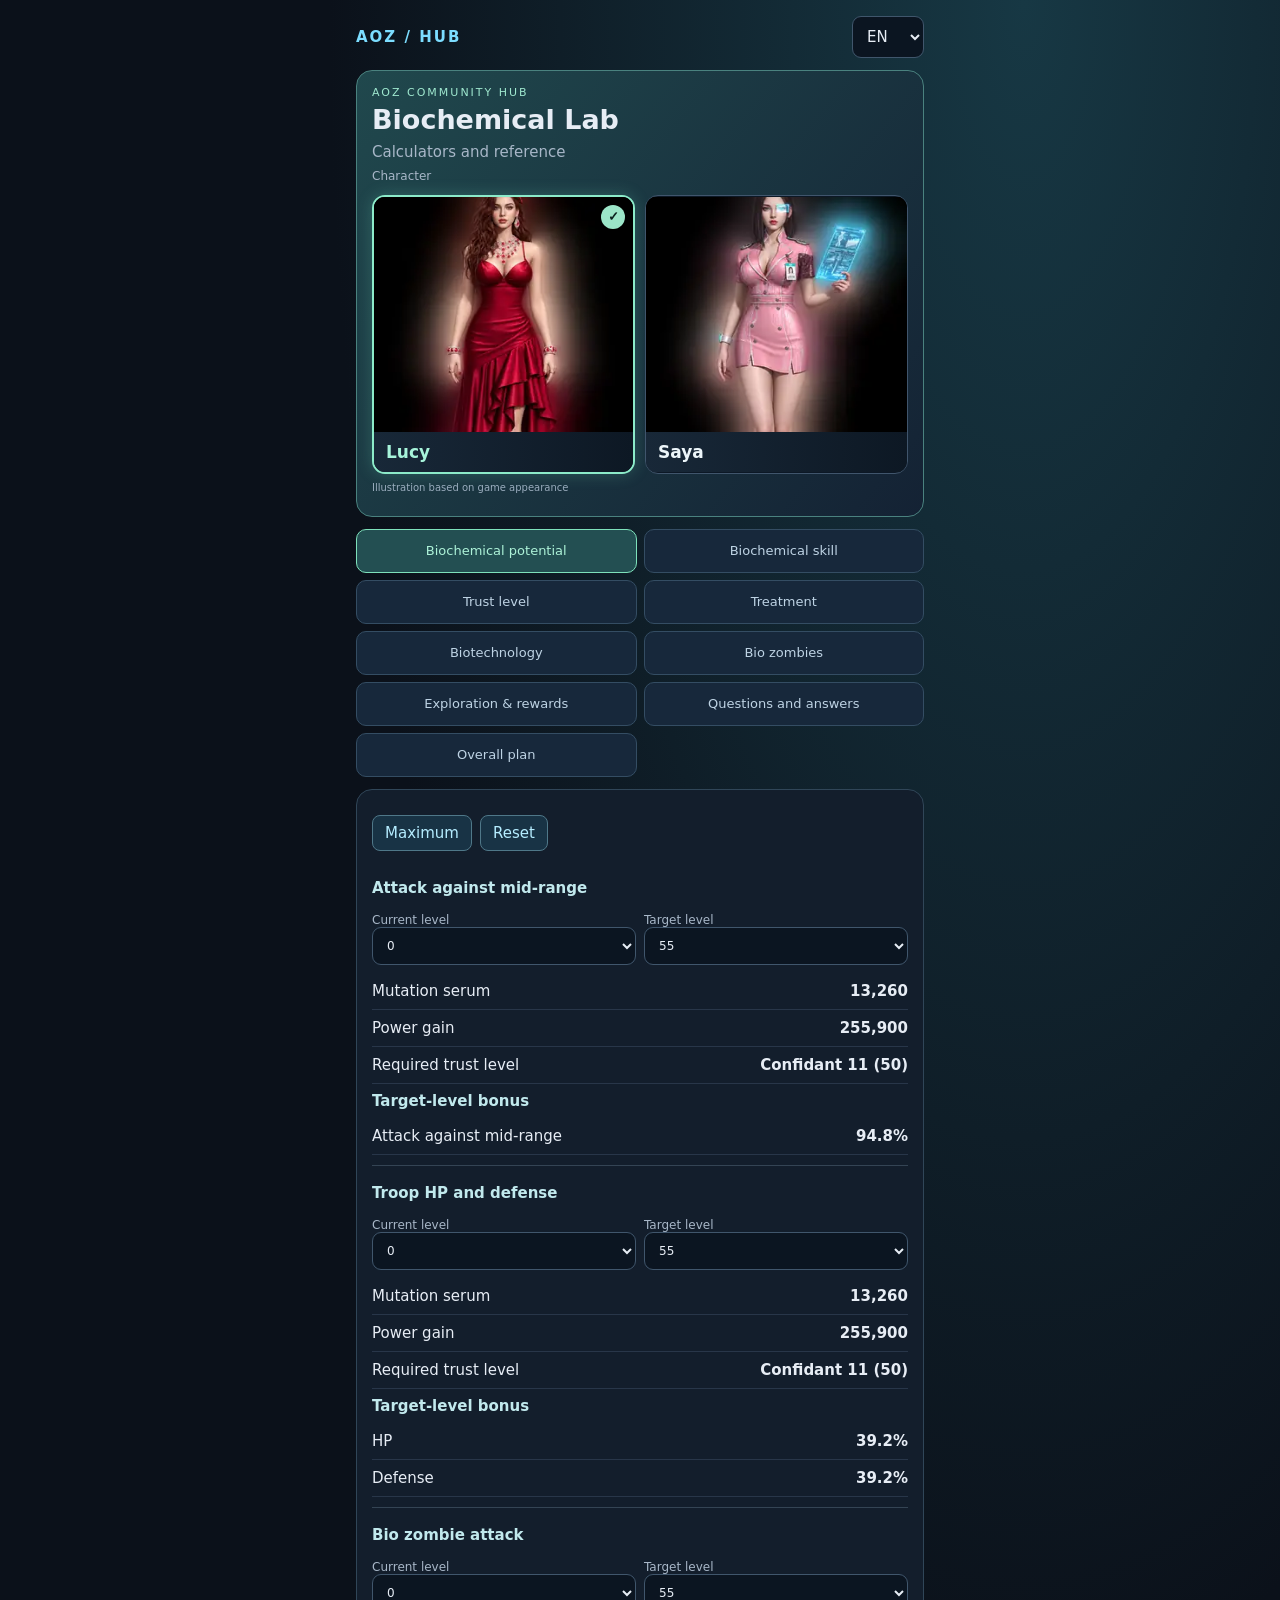
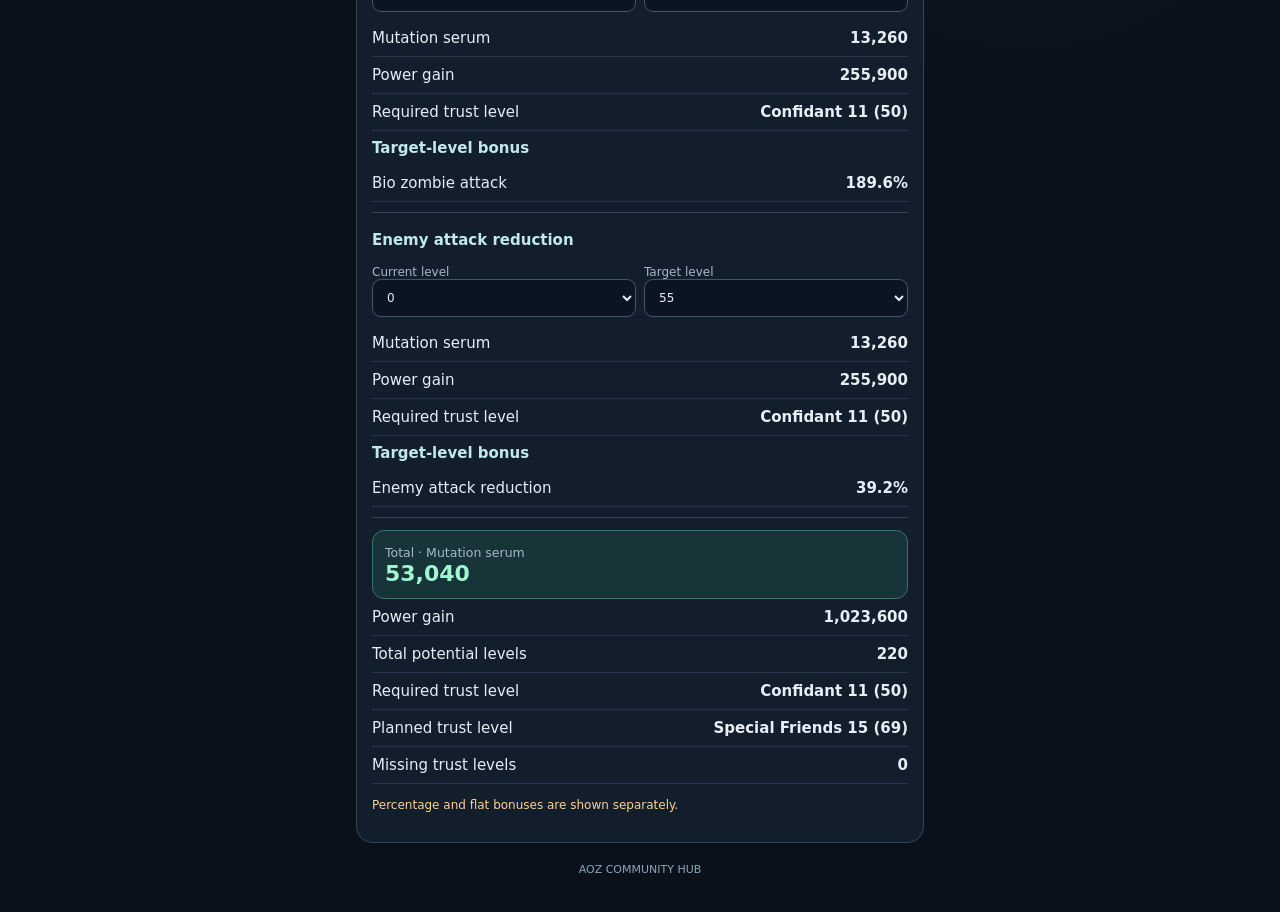
==== commit 7ca8b248: "Biolab: add mixed Z-serum stock calculator, healing requirements in plans, troop total power and loc" ====
--- a/biolab-preview.html
+++ b/biolab-preview.html
@@ -1,28 +1,28 @@
 <!doctype html><html lang="ru"><head><meta charset="utf-8"><meta name="viewport" content="width=device-width,initial-scale=1"><title>AOZ HUB • Biolab</title><style>
 *{box-sizing:border-box}body{margin:0;background:radial-gradient(ellipse at 80% 0,#173844,#0b111a 48%);color:#e7edf5;font:15px system-ui}main{max-width:600px;margin:auto;padding:16px}header{display:flex;align-items:center;justify-content:space-between;gap:12px}header b{letter-spacing:2px;color:#7cddff}h1{font-size:27px;margin:12px 0 4px}h2{font-size:19px;margin:0 0 14px}small,.muted{color:#a8b7c8}section,article{background:#131e2c;border:1px solid #304658;border-radius:16px;padding:15px;margin:12px 0}.hero{background:linear-gradient(130deg,#20484d,#142234);border-color:#4a827f}.hero p{margin:8px 0}.tabs,.grid{display:grid;grid-template-columns:repeat(2,minmax(0,1fr));gap:8px}.tabs button{min-height:44px;background:#17283b;border:1px solid #344d63;color:#bed3e4;border-radius:10px;padding:10px 6px;font:inherit;cursor:pointer}.tabs button.active{background:#234f52;color:#adf2d8;border-color:#64ac9c}label{display:block;color:#a8b7c8;font-size:12px;margin:8px 0}select,input{font:inherit;width:100%;padding:10px;border-radius:9px;background:#0b1521;color:#e7edf5;border:1px solid #40566c}header select{width:auto}input[type=checkbox]{width:auto;margin:0 8px}button{cursor:pointer}button:focus-visible,select:focus-visible,input:focus-visible{outline:2px solid #7cddff}.line{display:flex;justify-content:space-between;gap:12px;padding:9px 0;border-bottom:1px solid #283649;align-items:center}.line strong{text-align:end;font-variant-numeric:tabular-nums}.total{background:#173439;border:1px solid #3c726d;border-radius:12px;padding:12px;margin-top:12px}.total strong{color:#a2f5d2;font-size:22px}.warn{color:#ffd08c;font-size:12px;line-height:1.55}.branch{padding:10px 0;border-bottom:1px solid #344454}.branch h3{margin:8px 0;font-size:15px;color:#c1e9ed}.btn{border:1px solid #4f7889;color:#b5edff;background:#183345;padding:8px 12px;border-radius:8px;font:inherit}.actions{display:flex;gap:8px;flex-wrap:wrap;margin:10px 0}details{margin-top:12px}summary{cursor:pointer;color:#a5e5f0}ol{padding-inline-start:25px}li{margin:6px 0}.correct{color:#97efbd;font-weight:700}footer{font-size:11px;color:#8da5b9;text-align:center;margin:20px 0}.tag{color:#9fe8cf;font-size:11px;letter-spacing:2px}h3{font-size:15px} [hidden]{display:none!important}.tablewrap{overflow:auto}table{width:100%;border-collapse:collapse;font-size:12px}th,td{padding:8px;text-align:start;border-bottom:1px solid #344454;white-space:nowrap} 
 .hero{position:relative;overflow:hidden;padding:15px}.hero h1{margin-top:5px}.portrait-grid{display:grid;grid-template-columns:repeat(2,minmax(0,1fr));gap:10px;margin-top:12px}.portrait{position:relative;overflow:hidden;border:1px solid #40556c;border-radius:13px;background:#0c1826;color:#edf6fa;text-align:start;padding:0;min-width:0;cursor:pointer;isolation:isolate}.portrait[aria-pressed=true]{border:2px solid #8cebc9;box-shadow:0 0 16px #75eac436}.portrait img{width:100%;height:clamp(145px,44vw,235px);display:block;object-fit:cover;object-position:center 12%;background:radial-gradient(ellipse,#384050,#101a27)}.portrait .pname{display:block;font:700 17px system-ui;padding:10px 12px;background:linear-gradient(90deg,#182838,#0d1824)}.portrait[aria-pressed=true] .pname{color:#a7f4da}.portrait .mark{position:absolute;top:8px;inset-inline-end:8px;display:none;background:#9be5c8;color:#0b211e;border-radius:50%;width:24px;height:24px;text-align:center;line-height:24px;font-weight:800}.portrait[aria-pressed=true] .mark{display:block}.artnote{font-size:10px;margin:6px 0 0;color:#9badbe}.tabs{gap:7px}.tabs button{font-size:13px;overflow-wrap:anywhere;line-height:1.25}.tabs button.active{border-color:#7ee1bb}.collectrow{display:grid;grid-template-columns:auto minmax(0,1fr) auto;gap:8px;align-items:center;padding:8px 0;border-bottom:1px solid #283649}.collectrow label{margin:0;color:#d9e7f1}.collectrow small{display:block;margin-top:3px}.collectrow input{margin:0}.collectrow strong{white-space:nowrap;color:#a6f2d1}.collectlist{max-height:430px;overflow:auto;overscroll-behavior:contain}.total small{overflow-wrap:anywhere}
-</style></head><body><main><header><b>AOZ / HUB</b><select id="lang" aria-label="Language"><option value="ru">RU</option><option value="en">EN</option><option value="es">ES</option><option value="vi">VI</option><option value="ar">AR</option><option value="zh">繁中</option><option value="hr">HR</option><option value="it">IT</option></select></header><section class="hero"><div class="tag">BIO LAB • 1724</div><h1 id="title"></h1><p id="lead" class="muted"></p><label id="heroLabel" for="hero"></label><div class="portrait-grid" id="portraitGrid"><button type="button" class="portrait" data-pet="201326762"><img alt="" decoding="async"><span class="mark" aria-hidden="true">✓</span><span class="pname"></span></button><button type="button" class="portrait" data-pet="201326792"><img alt="" decoding="async"><span class="mark" aria-hidden="true">✓</span><span class="pname"></span></button></div><p class="artnote" id="artNote"></p><select id="hero" hidden aria-hidden="true" tabindex="-1"><option value="201326762">Lucy / Люси</option><option value="201326792">Saya / Сая</option></select></section><nav id="tabs" class="tabs"></nav><section id="panel"></section><footer>AOZ COMMUNITY HUB · DEVELOPMENT PREVIEW · APK 1724</footer></main><script id="data" type="application/json">{"version":1724,"pets":{"201326762":{"trust":[[0,150,0,[50462851,200]],[1,270,1,[50462851,400]],[2,390,2,[50462851,600]],[3,510,3,[50462851,800]],[4,630,4,[50462851,1000]],[5,750,5,[50462851,1200]],[6,870,6,[50462851,1400]],[7,990,7,[50462851,1600]],[8,1140,8,[50462851,1800]],[9,1290,9,[50462851,2000]],[10,1440,10,[50462851,2200]],[11,1590,11,[50462851,2400]],[12,1740,11,[50462851,2600]],[13,1920,11,[50462851,2800]],[14,2100,11,[50462851,3000]],[15,2280,11,[50462851,3200]],[16,2460,11,[50462851,3400]],[17,2640,11,[50462851,3600]],[18,2850,11,[50462851,3800]],[19,3060,11,[50462851,4000]],[20,3270,11,[50462851,4250]],[21,3480,11,[50462851,4500]],[22,3690,11,[50462851,4750]],[23,3930,11,[50462851,5000]],[24,4170,12,[50462851,5250]],[25,4410,12,[50462851,5500]],[26,4650,12,[50462851,5750]],[27,4890,12,[50462851,6000]],[28,5160,12,[50462851,6250]],[29,5430,13,[50462851,6500]],[30,5700,13,[50462851,6750]],[31,5970,13,[50462851,7000]],[32,6240,13,[50462851,7250]],[33,6480,13,[50462851,7500]],[34,6720,14,[50462851,7750]],[35,6960,14,[50462851,8000]],[36,7200,14,[50462851,8250]],[37,7440,14,[50462851,8500]],[38,7650,14,[50462851,8750]],[39,7860,15,[50462851,9000]],[40,8070,15,[50462851,9300]],[41,8280,15,[50462851,9600]],[42,8490,15,[50462851,9900]],[43,8670,15,[50462851,10200]],[44,8850,16,[50462851,10500]],[45,9030,16,[50462851,10800]],[46,9210,16,[50462851,11100]],[47,9390,16,[50462851,11400]],[48,9570,16,[50462851,11700]],[49,11000,16,[50462851,12000]],[50,13000,16,[50462851,12000,50397354,60]],[51,17000,16,[50462851,12300,50397354,60]],[52,22000,16,[50462851,12300,50397354,60,50397355,60]],[53,27000,16,[50462851,12600,50397354,60,50397355,60]],[54,30000,16,[50462851,12600,50397354,120,50397355,60]],[55,33000,16,[50462851,12900,50397354,120,50397355,60]],[56,36000,16,[50462851,12900,50397354,120,50397355,120]],[57,39000,16,[50462851,13200,50397354,120,50397355,120]],[58,42000,16,[50462851,13200,50397354,180,50397355,120]],[59,45000,16,[50462851,13500,50397354,180,50397355,120]],[60,47000,16,[50462851,13500,50397354,180,50397355,180]],[61,49000,16,[50462851,13800,50397354,180,50397355,180]],[62,51000,16,[50462851,13800,50397354,240,50397355,180]],[63,53000,16,[50462851,14100,50397354,240,50397355,180]],[64,55000,16,[50462851,14100,50397354,240,50397355,240]],[65,57000,16,[50462851,14400,50397354,240,50397355,240]],[66,58000,16,[50462851,14400,50397354,300,50397355,240]],[67,59000,16,[50462851,14700,50397354,300,50397355,240]],[68,60000,16,[50462851,14700,50397354,300,50397355,300]],[69,61000,16,[50462851,15000,50397354,300,50397355,300]]],"health":[[0,100,[50462847,0]],[1,200,[50462847,0]],[2,300,[50462847,0]],[3,400,[50462849,10000,50462853,100000,50397350,50]],[4,600,[50462847,1,50462849,10000,50462853,100000,50397350,50]],[5,900,[50397350,80,50462847,1,50462849,10000,50462853,100000]],[6,1200,[50462849,15000,50462853,150000,50397350,80,50462847,1]],[7,1600,[50462848,10000,50462849,15000,50462853,150000,50397350,80,50462847,1,50462852,20000,50462851,1000,50462850,200]],[8,2000,[50462848,10000,50462849,15000,50462853,150000,50397350,80,50462847,1,50462852,20000,50462851,1000,50462850,200]],[9,2500,[50462848,10000,50462849,20000,50462853,200000,50397350,80,50462847,1,50462852,20000,50462851,1000,50462850,200]],[10,3000,[50462848,20000,50462849,20000,50462853,200000,50397350,80,50462847,1,50462852,20000,50462851,1000,50462850,200]],[11,3600,[50462848,20000,50462849,20000,50462853,200000,50397350,80,50462847,1,50462852,20000,50462851,1000,50462850,200]],[12,4200,[50462848,20000,50462849,25000,50462853,250000,50397350,80,50462847,1,50462852,20000,50462851,1000,50462850,200]],[13,4900,[50462848,20000,50462849,25000,50462853,250000,50397350,80,50462847,1,50462852,20000,50462851,1000,50462850,200]],[14,5600,[50462848,20000,50462849,25000,50462853,250000,50397350,110,50462847,1,50462852,20000,50462851,1000,50462850,200]],[15,6400,[50397352,50,50462848,20000,50462849,25000,50462853,250000,50397350,110,50462847,1,50462852,20000,50462851,1000,50462850,200]],[16,7500,[50397352,50,50462848,20000,50462849,30000,50462853,300000,50397350,110,50462847,1,50462852,20000,50462851,1000,50462850,200]]]},"201326792":{"trust":[[0,150,0,[50397353,20]],[1,270,1,[50397353,40]],[2,390,2,[50397353,60]],[3,510,3,[50397353,80]],[4,630,4,[50397353,100]],[5,780,5,[50397353,120]],[6,930,6,[50397353,140]],[7,1080,7,[50397353,160]],[8,1230,8,[50397353,180]],[9,1425,9,[50462851,500,50397353,180]],[10,1620,10,[50397353,210,50462851,500]],[11,1815,11,[50397353,240,50462851,500]],[12,2010,11,[50397353,270,50462851,500]],[13,2200,11,[50397353,300,50462851,500]],[14,2440,11,[50397353,330,50462851,500]],[15,2680,11,[50397353,360,50462851,500]],[16,2920,11,[50397353,390,50462851,500]],[17,3160,11,[50397353,420,50462851,500]],[18,3400,11,[50397353,450,50462851,500]],[19,3700,11,[50462851,1000,50397353,450]],[20,4000,11,[50397353,490,50462851,1000]],[21,4300,11,[50397353,530,50462851,1000]],[22,4600,11,[50397353,570,50462851,1000]],[23,4900,11,[50397353,610,50462851,1000]],[24,5260,12,[50397353,650,50462851,1000]],[25,5620,12,[50397353,690,50462851,1000]],[26,5980,12,[50397353,730,50462851,1000]],[27,6340,12,[50397353,770,50462851,1000]],[28,6700,12,[50397353,810,50462851,1000]],[29,7120,13,[50462851,1750,50397353,810]],[30,7540,13,[50397353,860,50462851,1750]],[31,7960,13,[50397353,910,50462851,1750]],[32,8380,13,[50397353,960,50462851,1750]],[33,8800,13,[50397353,1010,50462851,1750]],[34,9280,14,[50397353,1060,50462851,1750]],[35,9760,14,[50397353,1110,50462851,1750]],[36,10240,14,[50397353,1160,50462851,1750]],[37,10720,14,[50397353,1210,50462851,1750]],[38,11200,14,[50397353,1260,50462851,1750]],[39,11740,15,[50462851,2500,50397353,1260]],[40,12280,15,[50397353,1320,50462851,2500]],[41,12820,15,[50397353,1380,50462851,2500]],[42,13360,15,[50397353,1440,50462851,2500]],[43,13900,15,[50397353,1500,50462851,2500]],[44,14500,16,[50397353,1560,50462851,2500]],[45,15100,16,[50397353,1620,50462851,2500]],[46,15700,16,[50397353,1680,50462851,2500]],[47,16300,16,[50397353,1740,50462851,2500]],[48,16900,16,[50397353,1800,50462851,2500]],[49,18000,16,[50462851,3500,50397353,1800]],[50,20000,16,[50397353,1860,50462851,3500]],[51,22000,16,[50397353,1920,50462851,3500]],[52,24000,16,[50397353,1980,50462851,3500]],[53,27000,16,[50397353,2040,50462851,3500]],[54,30000,16,[50397353,2100,50462851,3500]],[55,33000,16,[50397353,2160,50462851,3500]],[56,36000,16,[50397353,2220,50462851,3500]],[57,39000,16,[50397353,2280,50462851,3500]],[58,42000,16,[50397353,2340,50462851,3500]],[59,45000,16,[50462851,4500,50397353,2340]],[60,47000,16,[50397353,2400,50462851,4500]],[61,49000,16,[50397353,2460,50462851,4500]],[62,51000,16,[50397353,2520,50462851,4500]],[63,53000,16,[50397353,2580,50462851,4500]],[64,55000,16,[50397353,2640,50462851,4500]],[65,57000,16,[50397353,2700,50462851,4500]],[66,58000,16,[50397353,2760,50462851,4500]],[67,59000,16,[50397353,2820,50462851,4500]],[68,60000,16,[50397353,2880,50462851,4500]],[69,61000,16,[50462851,5500,50397353,2880]]],"health":[[0,150,[50462859,0]],[1,250,[50462859,1000]],[2,600,[50462859,2000]],[3,1000,[50397353,50,50397355,50,50397354,50,50462859,2000]],[4,1500,[50397353,100,50397355,100,50397354,100,50462859,2000]],[5,2000,[50397353,100,50397355,100,50397354,100,50462859,3000]],[6,3000,[50397353,200,50397355,200,50397354,200,50462859,3000]],[7,4000,[50462861,30,50397353,200,50397355,200,50397354,200,50462859,3000]],[8,5000,[50462861,50,50397353,200,50397355,200,50397354,200,50462859,3000]],[9,6000,[50462861,50,50397353,300,50397355,300,50397354,300,50462859,3000]],[10,7000,[50462861,50,50397353,300,50397355,300,50397354,300,50462859,4000]],[11,8000,[50462861,50,50397353,300,50397355,300,50397354,300,50462859,4000]],[12,9000,[50462861,75,50397353,300,50397355,300,50397354,300,50462859,4000]],[13,10000,[50462861,75,50397353,400,50397355,400,50397354,400,50462859,4000]],[14,11000,[50462861,75,50397353,400,50397355,400,50397354,400,50462859,5000]],[15,12000,[50462861,100,50397353,400,50397355,400,50397354,400,50462859,5000]],[16,13000,[50462861,100,50397353,500,50397355,500,50397354,500,50462859,5000]]]}},"branches":[{"pet":201326762,"id":201326853,"rows":[[1,30,5,8100,[50397423,30]],[2,37,5,12600,[50397423,47]],[3,44,5,17200,[50397423,64]],[4,51,5,21800,[50397423,81]],[5,58,10,26400,[50397423,98]],[6,65,10,31000,[50397423,115]],[7,72,10,35600,[50397423,132]],[8,79,10,40200,[50397423,149]],[9,86,10,44800,[50397423,166]],[10,93,10,49400,[50397423,183]],[11,100,15,54000,[50397423,200]],[12,107,15,58500,[50397423,217]],[13,114,15,63100,[50397423,234]],[14,121,15,67700,[50397423,251]],[15,128,20,72300,[50397423,268]],[16,135,20,76900,[50397423,285]],[17,142,20,81500,[50397423,302]],[18,149,20,86100,[50397423,319]],[19,156,20,90700,[50397423,336]],[20,163,25,95300,[50397423,353]],[21,170,25,99900,[50397423,370]],[22,177,25,104400,[50397423,387]],[23,184,25,109000,[50397423,404]],[24,191,25,113600,[50397423,421]],[25,198,30,118200,[50397423,438]],[26,205,30,122800,[50397423,455]],[27,212,30,127400,[50397423,472]],[28,219,30,132000,[50397423,489]],[29,226,30,136600,[50397423,506]],[30,233,35,141200,[50397423,523]],[31,240,35,145800,[50397423,540]],[32,247,35,150300,[50397423,557]],[33,254,35,154900,[50397423,574]],[34,261,35,159500,[50397423,591]],[35,268,40,164100,[50397423,608]],[36,280,40,168700,[50397423,625]],[37,292,40,173300,[50397423,642]],[38,304,40,177900,[50397423,659]],[39,316,40,182500,[50397423,676]],[40,328,45,187100,[50397423,693]],[41,340,45,191700,[50397423,710]],[42,352,45,196200,[50397423,727]],[43,364,45,200800,[50397423,744]],[44,376,45,205400,[50397423,761]],[45,388,50,210000,[50397423,778]],[46,403,50,214600,[50397423,795]],[47,418,50,219200,[50397423,812]],[48,433,50,223800,[50397423,829]],[49,448,50,228400,[50397423,846]],[50,463,50,233000,[50397423,863]],[51,478,50,237600,[50397423,880]],[52,493,50,242100,[50397423,897]],[53,508,50,246700,[50397423,914]],[54,523,50,251300,[50397423,931]],[55,538,50,255900,[50397423,948]]]},{"pet":201326762,"id":201326854,"rows":[[1,30,5,8100,[50397255,14,50397279,14]],[2,37,5,12600,[50397255,21,50397279,21]],[3,44,5,17200,[50397255,28,50397279,28]],[4,51,5,21800,[50397255,35,50397279,35]],[5,58,10,26400,[50397255,42,50397279,42]],[6,65,10,31000,[50397255,49,50397279,49]],[7,72,10,35600,[50397255,56,50397279,56]],[8,79,10,40200,[50397255,63,50397279,63]],[9,86,10,44800,[50397255,70,50397279,70]],[10,93,10,49400,[50397255,77,50397279,77]],[11,100,15,54000,[50397255,84,50397279,84]],[12,107,15,58500,[50397255,91,50397279,91]],[13,114,15,63100,[50397255,98,50397279,98]],[14,121,15,67700,[50397255,105,50397279,105]],[15,128,20,72300,[50397255,112,50397279,112]],[16,135,20,76900,[50397255,119,50397279,119]],[17,142,20,81500,[50397255,126,50397279,126]],[18,149,20,86100,[50397255,133,50397279,133]],[19,156,20,90700,[50397255,140,50397279,140]],[20,163,25,95300,[50397255,147,50397279,147]],[21,170,25,99900,[50397255,154,50397279,154]],[22,177,25,104400,[50397255,161,50397279,161]],[23,184,25,109000,[50397255,168,50397279,168]],[24,191,25,113600,[50397255,175,50397279,175]],[25,198,30,118200,[50397255,182,50397279,182]],[26,205,30,122800,[50397255,189,50397279,189]],[27,212,30,127400,[50397255,196,50397279,196]],[28,219,30,132000,[50397255,203,50397279,203]],[29,226,30,136600,[50397255,210,50397279,210]],[30,233,35,141200,[50397255,217,50397279,217]],[31,240,35,145800,[50397255,224,50397279,224]],[32,247,35,150300,[50397255,231,50397279,231]],[33,254,35,154900,[50397255,238,50397279,238]],[34,261,35,159500,[50397255,245,50397279,245]],[35,268,40,164100,[50397255,252,50397279,252]],[36,280,40,168700,[50397255,259,50397279,259]],[37,292,40,173300,[50397255,266,50397279,266]],[38,304,40,177900,[50397255,273,50397279,273]],[39,316,40,182500,[50397255,280,50397279,280]],[40,328,45,187100,[50397255,287,50397279,287]],[41,340,45,191700,[50397255,294,50397279,294]],[42,352,45,196200,[50397255,301,50397279,301]],[43,364,45,200800,[50397255,308,50397279,308]],[44,376,45,205400,[50397255,315,50397279,315]],[45,388,50,210000,[50397255,322,50397279,322]],[46,403,50,214600,[50397255,329,50397279,329]],[47,418,50,219200,[50397255,336,50397279,336]],[48,433,50,223800,[50397255,343,50397279,343]],[49,448,50,228400,[50397255,350,50397279,350]],[50,463,50,233000,[50397255,357,50397279,357]],[51,478,50,237600,[50397255,364,50397279,364]],[52,493,50,242100,[50397255,371,50397279,371]],[53,508,50,246700,[50397255,378,50397279,378]],[54,523,50,251300,[50397255,385,50397279,385]],[55,538,50,255900,[50397255,392,50397279,392]]]},{"pet":201326762,"id":201326855,"rows":[[1,30,5,8100,[50397353,60]],[2,37,5,12600,[50397353,94]],[3,44,5,17200,[50397353,128]],[4,51,5,21800,[50397353,162]],[5,58,10,26400,[50397353,196]],[6,65,10,31000,[50397353,230]],[7,72,10,35600,[50397353,264]],[8,79,10,40200,[50397353,298]],[9,86,10,44800,[50397353,332]],[10,93,10,49400,[50397353,366]],[11,100,15,54000,[50397353,400]],[12,107,15,58500,[50397353,434]],[13,114,15,63100,[50397353,468]],[14,121,15,67700,[50397353,502]],[15,128,20,72300,[50397353,536]],[16,135,20,76900,[50397353,570]],[17,142,20,81500,[50397353,604]],[18,149,20,86100,[50397353,638]],[19,156,20,90700,[50397353,672]],[20,163,25,95300,[50397353,706]],[21,170,25,99900,[50397353,740]],[22,177,25,104400,[50397353,774]],[23,184,25,109000,[50397353,808]],[24,191,25,113600,[50397353,842]],[25,198,30,118200,[50397353,876]],[26,205,30,122800,[50397353,910]],[27,212,30,127400,[50397353,944]],[28,219,30,132000,[50397353,978]],[29,226,30,136600,[50397353,1012]],[30,233,35,141200,[50397353,1046]],[31,240,35,145800,[50397353,1080]],[32,247,35,150300,[50397353,1114]],[33,254,35,154900,[50397353,1148]],[34,261,35,159500,[50397353,1182]],[35,268,40,164100,[50397353,1216]],[36,280,40,168700,[50397353,1250]],[37,292,40,173300,[50397353,1284]],[38,304,40,177900,[50397353,1318]],[39,316,40,182500,[50397353,1352]],[40,328,45,187100,[50397353,1386]],[41,340,45,191700,[50397353,1420]],[42,352,45,196200,[50397353,1454]],[43,364,45,200800,[50397353,1488]],[44,376,45,205400,[50397353,1522]],[45,388,50,210000,[50397353,1556]],[46,403,50,214600,[50397353,1590]],[47,418,50,219200,[50397353,1624]],[48,433,50,223800,[50397353,1658]],[49,448,50,228400,[50397353,1692]],[50,463,50,233000,[50397353,1726]],[51,478,50,237600,[50397353,1760]],[52,493,50,242100,[50397353,1794]],[53,508,50,246700,[50397353,1828]],[54,523,50,251300,[50397353,1862]],[55,538,50,255900,[50397353,1896]]]},{"pet":201326762,"id":201326856,"rows":[[1,30,5,8100,[50397430,14]],[2,37,5,12600,[50397430,21]],[3,44,5,17200,[50397430,28]],[4,51,5,21800,[50397430,35]],[5,58,10,26400,[50397430,42]],[6,65,10,31000,[50397430,49]],[7,72,10,35600,[50397430,56]],[8,79,10,40200,[50397430,63]],[9,86,10,44800,[50397430,70]],[10,93,10,49400,[50397430,77]],[11,100,15,54000,[50397430,84]],[12,107,15,58500,[50397430,91]],[13,114,15,63100,[50397430,98]],[14,121,15,67700,[50397430,105]],[15,128,20,72300,[50397430,112]],[16,135,20,76900,[50397430,119]],[17,142,20,81500,[50397430,126]],[18,149,20,86100,[50397430,133]],[19,156,20,90700,[50397430,140]],[20,163,25,95300,[50397430,147]],[21,170,25,99900,[50397430,154]],[22,177,25,104400,[50397430,161]],[23,184,25,109000,[50397430,168]],[24,191,25,113600,[50397430,175]],[25,198,30,118200,[50397430,182]],[26,205,30,122800,[50397430,189]],[27,212,30,127400,[50397430,196]],[28,219,30,132000,[50397430,203]],[29,226,30,136600,[50397430,210]],[30,233,35,141200,[50397430,217]],[31,240,35,145800,[50397430,224]],[32,247,35,150300,[50397430,231]],[33,254,35,154900,[50397430,238]],[34,261,35,159500,[50397430,245]],[35,268,40,164100,[50397430,252]],[36,280,40,168700,[50397430,259]],[37,292,40,173300,[50397430,266]],[38,304,40,177900,[50397430,273]],[39,316,40,182500,[50397430,280]],[40,328,45,187100,[50397430,287]],[41,340,45,191700,[50397430,294]],[42,352,45,196200,[50397430,301]],[43,364,45,200800,[50397430,308]],[44,376,45,205400,[50397430,315]],[45,388,50,210000,[50397430,322]],[46,403,50,214600,[50397430,329]],[47,418,50,219200,[50397430,336]],[48,433,50,223800,[50397430,343]],[49,448,50,228400,[50397430,350]],[50,463,50,233000,[50397430,357]],[51,478,50,237600,[50397430,364]],[52,493,50,242100,[50397430,371]],[53,508,50,246700,[50397430,378]],[54,523,50,251300,[50397430,385]],[55,538,50,255900,[50397430,392]]]},{"pet":201326792,"id":201326857,"rows":[[1,30,5,8100,[50397424,30]],[2,37,5,12600,[50397424,47]],[3,44,5,17200,[50397424,64]],[4,51,5,21800,[50397424,81]],[5,58,10,26400,[50397424,98]],[6,65,10,31000,[50397424,115]],[7,72,10,35600,[50397424,132]],[8,79,10,40200,[50397424,149]],[9,86,10,44800,[50397424,166]],[10,93,10,49400,[50397424,183]],[11,100,15,54000,[50397424,200]],[12,107,15,58500,[50397424,217]],[13,114,15,63100,[50397424,234]],[14,121,15,67700,[50397424,251]],[15,128,20,72300,[50397424,268]],[16,135,20,76900,[50397424,285]],[17,142,20,81500,[50397424,302]],[18,149,20,86100,[50397424,319]],[19,156,20,90700,[50397424,336]],[20,163,25,95300,[50397424,353]],[21,170,25,99900,[50397424,370]],[22,177,25,104400,[50397424,387]],[23,184,25,109000,[50397424,404]],[24,191,25,113600,[50397424,421]],[25,198,30,118200,[50397424,438]],[26,205,30,122800,[50397424,455]],[27,212,30,127400,[50397424,472]],[28,219,30,132000,[50397424,489]],[29,226,30,136600,[50397424,506]],[30,233,35,141200,[50397424,523]],[31,240,35,145800,[50397424,540]],[32,247,35,150300,[50397424,557]],[33,254,35,154900,[50397424,574]],[34,261,35,159500,[50397424,591]],[35,268,40,164100,[50397424,608]],[36,280,40,168700,[50397424,625]],[37,292,40,173300,[50397424,642]],[38,304,40,177900,[50397424,659]],[39,316,40,182500,[50397424,676]],[40,328,45,187100,[50397424,693]],[41,340,45,191700,[50397424,710]],[42,352,45,196200,[50397424,727]],[43,364,45,200800,[50397424,744]],[44,376,45,205400,[50397424,761]],[45,388,50,210000,[50397424,778]],[46,403,50,214600,[50397424,795]],[47,418,50,219200,[50397424,812]],[48,433,50,223800,[50397424,829]],[49,448,50,228400,[50397424,846]],[50,463,50,233000,[50397424,863]],[51,478,50,237600,[50397424,880]],[52,493,50,242100,[50397424,897]],[53,508,50,246700,[50397424,914]],[54,523,50,251300,[50397424,931]],[55,538,50,255900,[50397424,948]]]},{"pet":201326792,"id":201326858,"rows":[[1,30,5,8100,[50397254,14]],[2,37,5,12600,[50397254,21]],[3,44,5,17200,[50397254,28]],[4,51,5,21800,[50397254,35]],[5,58,10,26400,[50397254,42]],[6,65,10,31000,[50397254,49]],[7,72,10,35600,[50397254,56]],[8,79,10,40200,[50397254,63]],[9,86,10,44800,[50397254,70]],[10,93,10,49400,[50397254,77]],[11,100,15,54000,[50397254,84]],[12,107,15,58500,[50397254,91]],[13,114,15,63100,[50397254,98]],[14,121,15,67700,[50397254,105]],[15,128,20,72300,[50397254,112]],[16,135,20,76900,[50397254,119]],[17,142,20,81500,[50397254,126]],[18,149,20,86100,[50397254,133]],[19,156,20,90700,[50397254,140]],[20,163,25,95300,[50397254,147]],[21,170,25,99900,[50397254,154]],[22,177,25,104400,[50397254,161]],[23,184,25,109000,[50397254,168]],[24,191,25,113600,[50397254,175]],[25,198,30,118200,[50397254,182]],[26,205,30,122800,[50397254,189]],[27,212,30,127400,[50397254,196]],[28,219,30,132000,[50397254,203]],[29,226,30,136600,[50397254,210]],[30,233,35,141200,[50397254,217]],[31,240,35,145800,[50397254,224]],[32,247,35,150300,[50397254,231]],[33,254,35,154900,[50397254,238]],[34,261,35,159500,[50397254,245]],[35,268,40,164100,[50397254,252]],[36,280,40,168700,[50397254,259]],[37,292,40,173300,[50397254,266]],[38,304,40,177900,[50397254,273]],[39,316,40,182500,[50397254,280]],[40,328,45,187100,[50397254,287]],[41,340,45,191700,[50397254,294]],[42,352,45,196200,[50397254,301]],[43,364,45,200800,[50397254,308]],[44,376,45,205400,[50397254,315]],[45,388,50,210000,[50397254,322]],[46,403,50,214600,[50397254,329]],[47,418,50,219200,[50397254,336]],[48,433,50,223800,[50397254,343]],[49,448,50,228400,[50397254,350]],[50,463,50,233000,[50397254,357]],[51,478,50,237600,[50397254,364]],[52,493,50,242100,[50397254,371]],[53,508,50,246700,[50397254,378]],[54,523,50,251300,[50397254,385]],[55,538,50,255900,[50397254,392]]]},{"pet":201326792,"id":201326859,"rows":[[1,30,5,8100,[50397354,60,50397355,60]],[2,37,5,12600,[50397354,94,50397355,94]],[3,44,5,17200,[50397354,128,50397355,128]],[4,51,5,21800,[50397354,162,50397355,162]],[5,58,10,26400,[50397354,196,50397355,196]],[6,65,10,31000,[50397354,230,50397355,230]],[7,72,10,35600,[50397354,264,50397355,264]],[8,79,10,40200,[50397354,298,50397355,298]],[9,86,10,44800,[50397354,332,50397355,332]],[10,93,10,49400,[50397354,366,50397355,366]],[11,100,15,54000,[50397354,400,50397355,400]],[12,107,15,58500,[50397354,434,50397355,434]],[13,114,15,63100,[50397354,468,50397355,468]],[14,121,15,67700,[50397354,502,50397355,502]],[15,128,20,72300,[50397354,536,50397355,536]],[16,135,20,76900,[50397354,570,50397355,570]],[17,142,20,81500,[50397354,604,50397355,604]],[18,149,20,86100,[50397354,638,50397355,638]],[19,156,20,90700,[50397354,672,50397355,672]],[20,163,25,95300,[50397354,706,50397355,706]],[21,170,25,99900,[50397354,740,50397355,740]],[22,177,25,104400,[50397354,774,50397355,774]],[23,184,25,109000,[50397354,808,50397355,808]],[24,191,25,113600,[50397354,842,50397355,842]],[25,198,30,118200,[50397354,876,50397355,876]],[26,205,30,122800,[50397354,910,50397355,910]],[27,212,30,127400,[50397354,944,50397355,944]],[28,219,30,132000,[50397354,978,50397355,978]],[29,226,30,136600,[50397354,1012,50397355,1012]],[30,233,35,141200,[50397354,1046,50397355,1046]],[31,240,35,145800,[50397354,1080,50397355,1080]],[32,247,35,150300,[50397354,1114,50397355,1114]],[33,254,35,154900,[50397354,1148,50397355,1148]],[34,261,35,159500,[50397354,1182,50397355,1182]],[35,268,40,164100,[50397354,1216,50397355,1216]],[36,280,40,168700,[50397354,1250,50397355,1250]],[37,292,40,173300,[50397354,1284,50397355,1284]],[38,304,40,177900,[50397354,1318,50397355,1318]],[39,316,40,182500,[50397354,1352,50397355,1352]],[40,328,45,187100,[50397354,1386,50397355,1386]],[41,340,45,191700,[50397354,1420,50397355,1420]],[42,352,45,196200,[50397354,1454,50397355,1454]],[43,364,45,200800,[50397354,1488,50397355,1488]],[44,376,45,205400,[50397354,1522,50397355,1522]],[45,388,50,210000,[50397354,1556,50397355,1556]],[46,403,50,214600,[50397354,1590,50397355,1590]],[47,418,50,219200,[50397354,1624,50397355,1624]],[48,433,50,223800,[50397354,1658,50397355,1658]],[49,448,50,228400,[50397354,1692,50397355,1692]],[50,463,50,233000,[50397354,1726,50397355,1726]],[51,478,50,237600,[50397354,1760,50397355,1760]],[52,493,50,242100,[50397354,1794,50397355,1794]],[53,508,50,246700,[50397354,1828,50397355,1828]],[54,523,50,251300,[50397354,1862,50397355,1862]],[55,538,50,255900,[50397354,1896,50397355,1896]]]},{"pet":201326792,"id":201326860,"rows":[[1,30,5,8100,[50397513,14]],[2,37,5,12600,[50397513,21]],[3,44,5,17200,[50397513,28]],[4,51,5,21800,[50397513,35]],[5,58,10,26400,[50397513,42]],[6,65,10,31000,[50397513,49]],[7,72,10,35600,[50397513,56]],[8,79,10,40200,[50397513,63]],[9,86,10,44800,[50397513,70]],[10,93,10,49400,[50397513,77]],[11,100,15,54000,[50397513,84]],[12,107,15,58500,[50397513,91]],[13,114,15,63100,[50397513,98]],[14,121,15,67700,[50397513,105]],[15,128,20,72300,[50397513,112]],[16,135,20,76900,[50397513,119]],[17,142,20,81500,[50397513,126]],[18,149,20,86100,[50397513,133]],[19,156,20,90700,[50397513,140]],[20,163,25,95300,[50397513,147]],[21,170,25,99900,[50397513,154]],[22,177,25,104400,[50397513,161]],[23,184,25,109000,[50397513,168]],[24,191,25,113600,[50397513,175]],[25,198,30,118200,[50397513,182]],[26,205,30,122800,[50397513,189]],[27,212,30,127400,[50397513,196]],[28,219,30,132000,[50397513,203]],[29,226,30,136600,[50397513,210]],[30,233,35,141200,[50397513,217]],[31,240,35,145800,[50397513,224]],[32,247,35,150300,[50397513,231]],[33,254,35,154900,[50397513,238]],[34,261,35,159500,[50397513,245]],[35,268,40,164100,[50397513,252]],[36,280,40,168700,[50397513,259]],[37,292,40,173300,[50397513,266]],[38,304,40,177900,[50397513,273]],[39,316,40,182500,[50397513,280]],[40,328,45,187100,[50397513,287]],[41,340,45,191700,[50397513,294]],[42,352,45,196200,[50397513,301]],[43,364,45,200800,[50397513,308]],[44,376,45,205400,[50397513,315]],[45,388,50,210000,[50397513,322]],[46,403,50,214600,[50397513,329]],[47,418,50,219200,[50397513,336]],[48,433,50,223800,[50397513,343]],[49,448,50,228400,[50397513,350]],[50,463,50,233000,[50397513,357]],[51,478,50,237600,[50397513,364]],[52,493,50,242100,[50397513,371]],[53,508,50,246700,[50397513,378]],[54,523,50,251300,[50397513,385]],[55,538,50,255900,[50397513,392]]]}],"skills":{"201326762":[[1,10,4,47200,[48,320]],[2,20,4,66100,[96,320]],[3,30,4,85000,[144,320]],[4,40,4,103900,[192,320]],[5,50,16,151200,[240,340]],[6,60,16,170100,[288,340]],[7,70,16,189000,[336,340]],[8,80,16,207900,[384,340]],[9,90,16,226800,[432,340]],[10,100,32,274000,[480,360]],[11,115,32,292900,[528,360]],[12,130,32,311800,[576,360]],[13,145,32,330700,[624,360]],[14,160,32,349600,[672,360]],[15,175,56,396900,[720,380]],[16,190,56,415800,[768,380]],[17,205,56,434700,[816,380]],[18,220,56,453600,[864,380]],[19,235,56,472500,[912,380]],[20,250,80,519700,[960,400]],[21,270,80,538600,[1008,400]],[22,290,80,557500,[1056,400]],[23,310,80,576400,[1104,400]],[24,330,80,595300,[1152,400]],[25,350,104,642600,[1200,420]],[26,370,104,661500,[1248,420]],[27,390,104,680400,[1296,420]],[28,410,104,699300,[1344,420]],[29,430,104,718200,[1392,420]],[30,450,132,765400,[1440,440]],[31,482,132,784300,[1488,440]],[32,514,132,803200,[1536,440]],[33,546,132,822100,[1584,440]],[34,578,132,841000,[1632,440]],[35,610,160,888300,[1680,460]],[36,642,160,907200,[1728,460]],[37,674,160,926100,[1776,460]],[38,706,160,945000,[1824,460]],[39,738,160,963900,[1872,460]],[40,770,188,1011100,[1920,480]],[41,820,188,1030000,[1968,480]],[42,870,188,1048900,[2016,480]],[43,920,188,1067800,[2064,480]],[44,970,188,1086700,[2112,480]],[45,1020,220,1134000,[2160,500]]],"201326792":[[1,10,4,47200,[38,450,2]],[2,20,4,66100,[76,450,2]],[3,30,4,85000,[114,450,2]],[4,40,4,103900,[152,450,2]],[5,50,16,151200,[190,480,2]],[6,60,16,170100,[228,480,2]],[7,70,16,189000,[266,480,2]],[8,80,16,207900,[304,480,2]],[9,90,16,226800,[342,480,2]],[10,100,32,274000,[380,510,2]],[11,115,32,292900,[418,510,2]],[12,130,32,311800,[456,510,2]],[13,145,32,330700,[494,510,2]],[14,160,32,349600,[532,510,2]],[15,175,56,396900,[570,540,2]],[16,190,56,415800,[608,540,2]],[17,205,56,434700,[646,540,2]],[18,220,56,453600,[684,540,2]],[19,235,56,472500,[722,540,2]],[20,250,80,519700,[760,570,2]],[21,270,80,538600,[798,570,2]],[22,290,80,557500,[836,570,2]],[23,310,80,576400,[874,570,2]],[24,330,80,595300,[912,570,2]],[25,350,104,642600,[950,600,2]],[26,370,104,661500,[988,600,2]],[27,390,104,680400,[1026,600,2]],[28,410,104,699300,[1064,600,2]],[29,430,104,718200,[1102,600,2]],[30,450,132,765400,[1140,630,2]],[31,482,132,784300,[1178,630,2]],[32,514,132,803200,[1216,630,2]],[33,546,132,822100,[1254,630,2]],[34,578,132,841000,[1292,630,2]],[35,610,160,888300,[1330,660,2]],[36,642,160,907200,[1368,660,2]],[37,674,160,926100,[1406,660,2]],[38,706,160,945000,[1444,660,2]],[39,738,160,963900,[1482,660,2]],[40,770,188,1011100,[1520,690,2]],[41,820,188,1030000,[1558,690,2]],[42,870,188,1048900,[1596,690,2]],[43,920,188,1067800,[1634,690,2]],[44,970,188,1086700,[1672,690,2]],[45,1020,220,1134000,[1710,720,2]]]},"genes":[{"gid":110,"s":[],"s_s":"","g":11,"ic":"","es":[50397353,50]},{"gid":111,"s":[],"s_s":"","g":11,"ic":"","es":[50397353,50]},{"gid":112,"s":[],"s_s":"L1","g":11,"ic":"icon_83886443","es":[50462851,1000,50462852,10000]},{"gid":120,"s":[],"s_s":"","g":12,"ic":"","es":[50397353,50]},{"gid":121,"s":[],"s_s":"","g":12,"ic":"","es":[50397353,50]},{"gid":122,"s":[],"s_s":"L2","g":12,"ic":"icon_83886443","es":[50462851,1000,50462852,10000]},{"gid":130,"s":[],"s_s":"","g":13,"ic":"","es":[50397353,50]},{"gid":131,"s":[],"s_s":"","g":13,"ic":"","es":[50397353,50]},{"gid":132,"s":[83886474,1],"s_s":"L3","g":13,"ic":"icon_83886458","es":[50397363,400]},{"gid":210,"s":[],"s_s":"","g":21,"ic":"","es":[50397353,50]},{"gid":211,"s":[],"s_s":"","g":21,"ic":"","es":[50397353,50]},{"gid":212,"s":[],"s_s":"C1","g":21,"ic":"icon_83886443","es":[50462851,1000,50462852,10000]},{"gid":220,"s":[],"s_s":"","g":22,"ic":"","es":[50397353,50]},{"gid":221,"s":[],"s_s":"","g":22,"ic":"","es":[50397354,50]},{"gid":222,"s":[],"s_s":"C2","g":22,"ic":"icon_83886438","es":[50397351,150,50462850,100]},{"gid":230,"s":[],"s_s":"","g":23,"ic":"","es":[50397353,50]},{"gid":231,"s":[],"s_s":"","g":23,"ic":"","es":[50397355,50]},{"gid":232,"s":[83886475,1],"s_s":"C3","g":23,"ic":"icon_83886459","es":[50397362,50]},{"gid":310,"s":[],"s_s":"","g":31,"ic":"","es":[50397353,50]},{"gid":311,"s":[],"s_s":"","g":31,"ic":"","es":[50397354,50]},{"gid":312,"s":[],"s_s":"V1","g":31,"ic":"icon_83886443","es":[50462851,1000,50462852,20000]},{"gid":320,"s":[],"s_s":"","g":32,"ic":"","es":[50397353,50]},{"gid":321,"s":[],"s_s":"","g":32,"ic":"","es":[50397355,50]},{"gid":322,"s":[],"s_s":"V2","g":32,"ic":"icon_83886438","es":[50397351,150,50462850,100]},{"gid":330,"s":[],"s_s":"","g":33,"ic":"","es":[50397353,50]},{"gid":331,"s":[],"s_s":"","g":33,"ic":"","es":[50397354,50]},{"gid":332,"s":[],"s_s":"","g":33,"ic":"","es":[50397355,50]},{"gid":333,"s":[83886476,2],"s_s":"V3","g":33,"ic":"icon_83886460","es":[50397364,200]},{"gid":411,"s":[],"s_s":"","g":41,"ic":"","es":[50397353,60]},{"gid":412,"s":[],"s_s":"","g":41,"ic":"","es":[50397354,60]},{"gid":413,"s":[],"s_s":"","g":41,"ic":"","es":[50397353,60]},{"gid":414,"s":[],"s_s":"","g":41,"ic":"","es":[50397355,60]},{"gid":415,"s":[],"s_s":"N1","g":41,"ic":"icon_83886443","es":[50462851,1500,50462852,20000]},{"gid":421,"s":[],"s_s":"","g":42,"ic":"","es":[50397353,60]},{"gid":422,"s":[],"s_s":"","g":42,"ic":"","es":[50397354,60]},{"gid":423,"s":[],"s_s":"","g":42,"ic":"","es":[50397353,60]},{"gid":424,"s":[],"s_s":"","g":42,"ic":"","es":[50397355,60]},{"gid":425,"s":[],"s_s":"N2","g":42,"ic":"icon_83886438","es":[50397351,200,50462850,100]},{"gid":431,"s":[],"s_s":"","g":43,"ic":"","es":[50397353,60]},{"gid":432,"s":[],"s_s":"","g":43,"ic":"","es":[50397354,60]},{"gid":433,"s":[],"s_s":"","g":43,"ic":"","es":[50397353,60]},{"gid":434,"s":[],"s_s":"","g":43,"ic":"","es":[50397355,60]},{"gid":435,"s":[],"s_s":"N3","g":43,"ic":"icon_83886444","es":[50397352,100,50462848,10000]},{"gid":441,"s":[],"s_s":"","g":44,"ic":"","es":[50397353,60]},{"gid":442,"s":[],"s_s":"","g":44,"ic":"","es":[50397354,60]},{"gid":443,"s":[],"s_s":"","g":44,"ic":"","es":[50397353,60]},{"gid":444,"s":[],"s_s":"","g":44,"ic":"","es":[50397355,60]},{"gid":445,"s":[83886474,2],"s_s":"N4","g":44,"ic":"icon_83886458","es":[50397363,200]},{"gid":511,"s":[],"s_s":"","g":51,"ic":"","es":[50397353,60]},{"gid":512,"s":[],"s_s":"","g":51,"ic":"","es":[50397354,60]},{"gid":513,"s":[],"s_s":"","g":51,"ic":"","es":[50397353,60]},{"gid":514,"s":[],"s_s":"","g":51,"ic":"","es":[50397355,60]},{"gid":515,"s":[],"s_s":"P1","g":51,"ic":"icon_83886443","es":[50462851,1500,50462852,20000]},{"gid":521,"s":[],"s_s":"","g":52,"ic":"","es":[50397353,60]},{"gid":522,"s":[],"s_s":"","g":52,"ic":"","es":[50397354,60]},{"gid":523,"s":[],"s_s":"","g":52,"ic":"","es":[50397353,60]},{"gid":524,"s":[],"s_s":"","g":52,"ic":"","es":[50397355,60]},{"gid":525,"s":[],"s_s":"P2","g":52,"ic":"icon_83886438","es":[50397351,200,50462850,100]},{"gid":531,"s":[],"s_s":"","g":53,"ic":"","es":[50397353,60]},{"gid":532,"s":[],"s_s":"","g":53,"ic":"","es":[50397354,60]},{"gid":533,"s":[],"s_s":"","g":53,"ic":"","es":[50397353,60]},{"gid":534,"s":[],"s_s":"","g":53,"ic":"","es":[50397355,60]},{"gid":535,"s":[],"s_s":"P3","g":53,"ic":"icon_83886444","es":[50397352,100,50462848,10000]},{"gid":541,"s":[],"s_s":"","g":54,"ic":"","es":[50397353,60]},{"gid":542,"s":[],"s_s":"","g":54,"ic":"","es":[50397354,60]},{"gid":543,"s":[],"s_s":"","g":54,"ic":"","es":[50397353,60]},{"gid":544,"s":[],"s_s":"","g":54,"ic":"","es":[50397355,60]},{"gid":545,"s":[83886475,2],"s_s":"P4","g":54,"ic":"icon_83886459","es":[50397362,50]},{"gid":611,"s":[],"s_s":"","g":61,"ic":"","es":[50397353,60]},{"gid":612,"s":[],"s_s":"","g":61,"ic":"","es":[50397354,60]},{"gid":613,"s":[],"s_s":"","g":61,"ic":"","es":[50397353,60]},{"gid":614,"s":[],"s_s":"","g":61,"ic":"","es":[50397355,60]},{"gid":615,"s":[],"s_s":"S1","g":61,"ic":"icon_83886443","es":[50462851,1500,50462852,40000]},{"gid":621,"s":[],"s_s":"","g":62,"ic":"","es":[50397353,60]},{"gid":622,"s":[],"s_s":"","g":62,"ic":"","es":[50397354,60]},{"gid":623,"s":[],"s_s":"","g":62,"ic":"","es":[50397353,60]},{"gid":624,"s":[],"s_s":"","g":62,"ic":"","es":[50397355,60]},{"gid":625,"s":[],"s_s":"S2","g":62,"ic":"icon_83886438","es":[50397351,200,50462850,100]},{"gid":631,"s":[],"s_s":"","g":63,"ic":"","es":[50397353,60]},{"gid":632,"s":[],"s_s":"","g":63,"ic":"","es":[50397354,60]},{"gid":633,"s":[],"s_s":"","g":63,"ic":"","es":[50397353,60]},{"gid":634,"s":[],"s_s":"","g":63,"ic":"","es":[50397355,60]},{"gid":635,"s":[],"s_s":"S3","g":63,"ic":"icon_83886444","es":[50397352,100,50462848,10000]},{"gid":641,"s":[],"s_s":"","g":64,"ic":"","es":[50397353,60]},{"gid":642,"s":[],"s_s":"","g":64,"ic":"","es":[50397354,60]},{"gid":643,"s":[],"s_s":"","g":64,"ic":"","es":[50397353,60]},{"gid":644,"s":[],"s_s":"","g":64,"ic":"","es":[50397355,60]},{"gid":645,"s":[83886476,3],"s_s":"S4","g":64,"ic":"icon_83886460","es":[50397364,200]},{"gid":711,"s":[],"s_s":"","g":71,"ic":"","es":[50397353,80]},{"gid":712,"s":[],"s_s":"","g":71,"ic":"","es":[50397354,80]},{"gid":713,"s":[],"s_s":"","g":71,"ic":"","es":[50397355,80]},{"gid":714,"s":[],"s_s":"","g":71,"ic":"","es":[50397354,80]},{"gid":715,"s":[],"s_s":"","g":71,"ic":"","es":[50397355,80]},{"gid":716,"s":[],"s_s":"M1","g":71,"ic":"icon_83886443","es":[50462851,2000,50462852,40000]},{"gid":721,"s":[],"s_s":"","g":72,"ic":"","es":[50397353,80]},{"gid":722,"s":[],"s_s":"","g":72,"ic":"","es":[50397354,80]},{"gid":723,"s":[],"s_s":"","g":72,"ic":"","es":[50397355,80]},{"gid":724,"s":[],"s_s":"","g":72,"ic":"","es":[50397354,80]},{"gid":725,"s":[],"s_s":"","g":72,"ic":"","es":[50397355,80]},{"gid":726,"s":[],"s_s":"M2","g":72,"ic":"icon_83886444","es":[50397352,100,50462848,10000]},{"gid":731,"s":[],"s_s":"","g":73,"ic":"","es":[50397353,80]},{"gid":732,"s":[],"s_s":"","g":73,"ic":"","es":[50397354,80]},{"gid":733,"s":[],"s_s":"","g":73,"ic":"","es":[50397355,80]},{"gid":734,"s":[],"s_s":"","g":73,"ic":"","es":[50397354,80]},{"gid":735,"s":[],"s_s":"","g":73,"ic":"","es":[50397355,80]},{"gid":736,"s":[],"s_s":"M3","g":73,"ic":"icon_83886438","es":[50397351,200,50462850,100]},{"gid":741,"s":[],"s_s":"","g":74,"ic":"","es":[50397353,80]},{"gid":742,"s":[],"s_s":"","g":74,"ic":"","es":[50397354,80]},{"gid":743,"s":[],"s_s":"","g":74,"ic":"","es":[50397355,80]},{"gid":744,"s":[],"s_s":"","g":74,"ic":"","es":[50397354,80]},{"gid":745,"s":[],"s_s":"","g":74,"ic":"","es":[50397355,80]},{"gid":746,"s":[],"s_s":"M4","g":74,"ic":"icon_83886444","es":[50397352,100,50462848,10000]},{"gid":751,"s":[],"s_s":"","g":75,"ic":"","es":[50397353,80]},{"gid":752,"s":[],"s_s":"","g":75,"ic":"","es":[50397354,80]},{"gid":753,"s":[],"s_s":"","g":75,"ic":"","es":[50397355,80]},{"gid":754,"s":[],"s_s":"","g":75,"ic":"","es":[50397354,80]},{"gid":755,"s":[],"s_s":"","g":75,"ic":"","es":[50397355,80]},{"gid":756,"s":[83886474,3],"s_s":"M5","g":75,"ic":"icon_83886458","es":[50397363,400]},{"gid":811,"s":[],"s_s":"","g":81,"ic":"","es":[50397353,80]},{"gid":812,"s":[],"s_s":"","g":81,"ic":"","es":[50397354,80]},{"gid":813,"s":[],"s_s":"","g":81,"ic":"","es":[50397355,80]},{"gid":814,"s":[],"s_s":"","g":81,"ic":"","es":[50397354,80]},{"gid":815,"s":[],"s_s":"","g":81,"ic":"","es":[50397355,80]},{"gid":816,"s":[],"s_s":"O1","g":81,"ic":"icon_83886443","es":[50462851,2000,50462852,50000]},{"gid":821,"s":[],"s_s":"","g":82,"ic":"","es":[50397353,80]},{"gid":822,"s":[],"s_s":"","g":82,"ic":"","es":[50397354,80]},{"gid":823,"s":[],"s_s":"","g":82,"ic":"","es":[50397355,80]},{"gid":824,"s":[],"s_s":"","g":82,"ic":"","es":[50397354,80]},{"gid":825,"s":[],"s_s":"","g":82,"ic":"","es":[50397355,80]},{"gid":826,"s":[],"s_s":"O2","g":82,"ic":"icon_83886444","es":[50397352,100,50462848,10000]},{"gid":831,"s":[],"s_s":"","g":83,"ic":"","es":[50397353,80]},{"gid":832,"s":[],"s_s":"","g":83,"ic":"","es":[50397354,80]},{"gid":833,"s":[],"s_s":"","g":83,"ic":"","es":[50397355,80]},{"gid":834,"s":[],"s_s":"","g":83,"ic":"","es":[50397354,80]},{"gid":835,"s":[],"s_s":"","g":83,"ic":"","es":[50397355,80]},{"gid":836,"s":[],"s_s":"O3","g":83,"ic":"icon_83886438","es":[50397351,200,50462850,100]},{"gid":841,"s":[],"s_s":"","g":84,"ic":"","es":[50397353,80]},{"gid":842,"s":[],"s_s":"","g":84,"ic":"","es":[50397354,80]},{"gid":843,"s":[],"s_s":"","g":84,"ic":"","es":[50397355,80]},{"gid":844,"s":[],"s_s":"","g":84,"ic":"","es":[50397354,80]},{"gid":845,"s":[],"s_s":"","g":84,"ic":"","es":[50397355,80]},{"gid":846,"s":[],"s_s":"O4","g":84,"ic":"icon_83886444","es":[50397352,100,50462848,10000]},{"gid":851,"s":[],"s_s":"","g":85,"ic":"","es":[50397353,80]},{"gid":852,"s":[],"s_s":"","g":85,"ic":"","es":[50397354,80]},{"gid":853,"s":[],"s_s":"","g":85,"ic":"","es":[50397355,80]},{"gid":854,"s":[],"s_s":"","g":85,"ic":"","es":[50397354,80]},{"gid":855,"s":[],"s_s":"","g":85,"ic":"","es":[50397355,80]},{"gid":856,"s":[83886475,3],"s_s":"O5","g":85,"ic":"icon_83886459","es":[50397362,50]},{"gid":911,"s":[],"s_s":"","g":91,"ic":"","es":[50397353,80]},{"gid":912,"s":[],"s_s":"","g":91,"ic":"","es":[50397354,80]},{"gid":913,"s":[],"s_s":"","g":91,"ic":"","es":[50397355,80]},{"gid":914,"s":[],"s_s":"","g":91,"ic":"","es":[50397354,80]},{"gid":915,"s":[],"s_s":"","g":91,"ic":"","es":[50397355,80]},{"gid":916,"s":[],"s_s":"Z1","g":91,"ic":"icon_83886443","es":[50462851,2000,50462852,60000]},{"gid":921,"s":[],"s_s":"","g":92,"ic":"","es":[50397353,80]},{"gid":922,"s":[],"s_s":"","g":92,"ic":"","es":[50397354,80]},{"gid":923,"s":[],"s_s":"","g":92,"ic":"","es":[50397355,80]},{"gid":924,"s":[],"s_s":"","g":92,"ic":"","es":[50397354,80]},{"gid":925,"s":[],"s_s":"","g":92,"ic":"","es":[50397355,80]},{"gid":926,"s":[],"s_s":"Z2","g":92,"ic":"icon_83886444","es":[50397352,100,50462848,10000]},{"gid":931,"s":[],"s_s":"","g":93,"ic":"","es":[50397353,80]},{"gid":932,"s":[],"s_s":"","g":93,"ic":"","es":[50397354,80]},{"gid":933,"s":[],"s_s":"","g":93,"ic":"","es":[50397355,80]},{"gid":934,"s":[],"s_s":"","g":93,"ic":"","es":[50397354,80]},{"gid":935,"s":[],"s_s":"","g":93,"ic":"","es":[50397355,80]},{"gid":936,"s":[],"s_s":"Z3","g":93,"ic":"icon_83886438","es":[50397351,200,50462850,100]},{"gid":941,"s":[],"s_s":"","g":94,"ic":"","es":[50397353,80]},{"gid":942,"s":[],"s_s":"","g":94,"ic":"","es":[50397354,80]},{"gid":943,"s":[],"s_s":"","g":94,"ic":"","es":[50397355,80]},{"gid":944,"s":[],"s_s":"","g":94,"ic":"","es":[50397354,80]},{"gid":945,"s":[],"s_s":"","g":94,"ic":"","es":[50397355,80]},{"gid":946,"s":[],"s_s":"Z4","g":94,"ic":"icon_83886444","es":[50397352,150,50462848,10000]},{"gid":951,"s":[],"s_s":"","g":95,"ic":"","es":[50397353,80]},{"gid":952,"s":[],"s_s":"","g":95,"ic":"","es":[50397354,80]},{"gid":953,"s":[],"s_s":"","g":95,"ic":"","es":[50397355,80]},{"gid":954,"s":[],"s_s":"","g":95,"ic":"","es":[50397354,80]},{"gid":955,"s":[],"s_s":"","g":95,"ic":"","es":[50397355,80]},{"gid":956,"s":[83886476,4],"s_s":"Z5","g":95,"ic":"icon_83886460","es":[50397364,400]},{"gid":1011,"s":[],"s_s":"","g":101,"ic":"","es":[50397353,80]},{"gid":1012,"s":[],"s_s":"","g":101,"ic":"","es":[50397429,80]},{"gid":1013,"s":[],"s_s":"","g":101,"ic":"","es":[50397354,80]},{"gid":1014,"s":[],"s_s":"","g":101,"ic":"","es":[50397427,80]},{"gid":1015,"s":[],"s_s":"","g":101,"ic":"","es":[50397355,80]},{"gid":1016,"s":[],"s_s":"D1","g":101,"ic":"icon_bioHospital","es":[50462849,5000]},{"gid":1021,"s":[],"s_s":"","g":102,"ic":"","es":[50397353,80]},{"gid":1022,"s":[],"s_s":"","g":102,"ic":"","es":[50397426,80]},{"gid":1023,"s":[],"s_s":"","g":102,"ic":"","es":[50397354,80]},{"gid":1024,"s":[],"s_s":"","g":102,"ic":"","es":[50397428,80]},{"gid":1025,"s":[],"s_s":"","g":102,"ic":"","es":[50397355,80]},{"gid":1026,"s":[],"s_s":"D2","g":102,"ic":"icon_83886444","es":[50462848,10000]},{"gid":1031,"s":[],"s_s":"","g":103,"ic":"","es":[50397353,80]},{"gid":1032,"s":[],"s_s":"","g":103,"ic":"","es":[50397439,80]},{"gid":1033,"s":[],"s_s":"","g":103,"ic":"","es":[50397354,80]},{"gid":1034,"s":[],"s_s":"","g":103,"ic":"","es":[50397437,80]},{"gid":1035,"s":[],"s_s":"","g":103,"ic":"","es":[50397355,80]},{"gid":1036,"s":[],"s_s":"D3","g":103,"ic":"icon_83886438","es":[50397351,200]},{"gid":1041,"s":[],"s_s":"","g":104,"ic":"","es":[50397353,80]},{"gid":1042,"s":[],"s_s":"","g":104,"ic":"","es":[50397436,80]},{"gid":1043,"s":[],"s_s":"","g":104,"ic":"","es":[50397354,80]},{"gid":1044,"s":[],"s_s":"","g":104,"ic":"","es":[50397438,80]},{"gid":1045,"s":[],"s_s":"","g":104,"ic":"","es":[50397355,80]},{"gid":1046,"s":[],"s_s":"D4","g":104,"ic":"icon_83886444","es":[50462848,10000]},{"gid":1051,"s":[],"s_s":"","g":105,"ic":"","es":[50397353,80]},{"gid":1052,"s":[],"s_s":"","g":105,"ic":"","es":[50397354,80]},{"gid":1053,"s":[],"s_s":"","g":105,"ic":"","es":[50397355,80]},{"gid":1054,"s":[],"s_s":"","g":105,"ic":"","es":[50397354,80]},{"gid":1055,"s":[],"s_s":"","g":105,"ic":"","es":[50397355,80]},{"gid":1056,"s":[83886478,1],"s_s":"D5","g":105,"ic":"icon_83886478","es":[50397447,150]},{"gid":1111,"s":[],"s_s":"","g":111,"ic":"","es":[50397353,80]},{"gid":1112,"s":[],"s_s":"","g":111,"ic":"","es":[50397429,80]},{"gid":1113,"s":[],"s_s":"","g":111,"ic":"","es":[50397354,80]},{"gid":1114,"s":[],"s_s":"","g":111,"ic":"","es":[50397427,80]},{"gid":1115,"s":[],"s_s":"","g":111,"ic":"","es":[50397355,80]},{"gid":1116,"s":[],"s_s":"R1","g":111,"ic":"icon_83886443","es":[50462851,2000,50462852,50000]},{"gid":1121,"s":[],"s_s":"","g":112,"ic":"","es":[50397353,80]},{"gid":1122,"s":[],"s_s":"","g":112,"ic":"","es":[50397426,80]},{"gid":1123,"s":[],"s_s":"","g":112,"ic":"","es":[50397354,80]},{"gid":1124,"s":[],"s_s":"","g":112,"ic":"","es":[50397428,80]},{"gid":1125,"s":[],"s_s":"","g":112,"ic":"","es":[50397355,80]},{"gid":1126,"s":[],"s_s":"R2","g":112,"ic":"icon_83886444","es":[50462848,10000]},{"gid":1131,"s":[],"s_s":"","g":113,"ic":"","es":[50397353,80]},{"gid":1132,"s":[],"s_s":"","g":113,"ic":"","es":[50397439,80]},{"gid":1133,"s":[],"s_s":"","g":113,"ic":"","es":[50397354,80]},{"gid":1134,"s":[],"s_s":"","g":113,"ic":"","es":[50397437,80]},{"gid":1135,"s":[],"s_s":"","g":113,"ic":"","es":[50397355,80]},{"gid":1136,"s":[],"s_s":"R3","g":113,"ic":"icon_83886438","es":[50397351,200]},{"gid":1141,"s":[],"s_s":"","g":114,"ic":"","es":[50397353,80]},{"gid":1142,"s":[],"s_s":"","g":114,"ic":"","es":[50397436,80]},{"gid":1143,"s":[],"s_s":"","g":114,"ic":"","es":[50397354,80]},{"gid":1144,"s":[],"s_s":"","g":114,"ic":"","es":[50397438,80]},{"gid":1145,"s":[],"s_s":"","g":114,"ic":"","es":[50397355,80]},{"gid":1146,"s":[],"s_s":"R4","g":114,"ic":"icon_bioHospital","es":[50462849,5000]},{"gid":1151,"s":[],"s_s":"","g":115,"ic":"","es":[50397353,80]},{"gid":1152,"s":[],"s_s":"","g":115,"ic":"","es":[50397354,80]},{"gid":1153,"s":[],"s_s":"","g":115,"ic":"","es":[50397355,80]},{"gid":1154,"s":[],"s_s":"","g":115,"ic":"","es":[50397354,80]},{"gid":1155,"s":[],"s_s":"","g":115,"ic":"","es":[50397355,80]},{"gid":1156,"s":[83886474,4],"s_s":"R5","g":115,"ic":"icon_83886458","es":[50397363,500]},{"gid":1211,"s":[],"s_s":"","g":121,"ic":"","es":[50397353,80]},{"gid":1212,"s":[],"s_s":"","g":121,"ic":"","es":[50397429,80]},{"gid":1213,"s":[],"s_s":"","g":121,"ic":"","es":[50397354,80]},{"gid":1214,"s":[],"s_s":"","g":121,"ic":"","es":[50397427,80]},{"gid":1215,"s":[],"s_s":"","g":121,"ic":"","es":[50397355,80]},{"gid":1216,"s":[],"s_s":"U1","g":121,"ic":"icon_bioHospital","es":[50462849,5000]},{"gid":1221,"s":[],"s_s":"","g":122,"ic":"","es":[50397353,80]},{"gid":1222,"s":[],"s_s":"","g":122,"ic":"","es":[50397426,80]},{"gid":1223,"s":[],"s_s":"","g":122,"ic":"","es":[50397354,80]},{"gid":1224,"s":[],"s_s":"","g":122,"ic":"","es":[50397428,80]},{"gid":1225,"s":[],"s_s":"","g":122,"ic":"","es":[50397355,80]},{"gid":1226,"s":[],"s_s":"U2","g":122,"ic":"icon_83886444","es":[50462848,10000]},{"gid":1231,"s":[],"s_s":"","g":123,"ic":"","es":[50397353,80]},{"gid":1232,"s":[],"s_s":"","g":123,"ic":"","es":[50397439,80]},{"gid":1233,"s":[],"s_s":"","g":123,"ic":"","es":[50397354,80]},{"gid":1234,"s":[],"s_s":"","g":123,"ic":"","es":[50397437,80]},{"gid":1235,"s":[],"s_s":"","g":123,"ic":"","es":[50397355,80]},{"gid":1236,"s":[],"s_s":"U3","g":123,"ic":"icon_83886438","es":[50397351,200]},{"gid":1241,"s":[],"s_s":"","g":124,"ic":"","es":[50397353,80]},{"gid":1242,"s":[],"s_s":"","g":124,"ic":"","es":[50397436,80]},{"gid":1243,"s":[],"s_s":"","g":124,"ic":"","es":[50397354,80]},{"gid":1244,"s":[],"s_s":"","g":124,"ic":"","es":[50397438,80]},{"gid":1245,"s":[],"s_s":"","g":124,"ic":"","es":[50397355,80]},{"gid":1246,"s":[],"s_s":"U4","g":124,"ic":"icon_83886444","es":[50462848,10000]},{"gid":1251,"s":[],"s_s":"","g":125,"ic":"","es":[50397353,80]},{"gid":1252,"s":[],"s_s":"","g":125,"ic":"","es":[50397354,80]},{"gid":1253,"s":[],"s_s":"","g":125,"ic":"","es":[50397355,80]},{"gid":1254,"s":[],"s_s":"","g":125,"ic":"","es":[50397354,80]},{"gid":1255,"s":[],"s_s":"","g":125,"ic":"","es":[50397355,80]},{"gid":1256,"s":[83886475,4],"s_s":"U5","g":125,"ic":"icon_83886459","es":[50397362,50]},{"gid":1311,"s":[],"s_s":"","g":131,"ic":"","es":[50397353,80]},{"gid":1312,"s":[],"s_s":"","g":131,"ic":"","es":[50397429,80]},{"gid":1313,"s":[],"s_s":"","g":131,"ic":"","es":[50397354,80]},{"gid":1314,"s":[],"s_s":"","g":131,"ic":"","es":[50397427,80]},{"gid":1315,"s":[],"s_s":"","g":131,"ic":"","es":[50397355,80]},{"gid":1316,"s":[],"s_s":"W1","g":131,"ic":"icon_83886443","es":[50462851,2000,50462852,50000]},{"gid":1321,"s":[],"s_s":"","g":132,"ic":"","es":[50397353,80]},{"gid":1322,"s":[],"s_s":"","g":132,"ic":"","es":[50397426,80]},{"gid":1323,"s":[],"s_s":"","g":132,"ic":"","es":[50397354,80]},{"gid":1324,"s":[],"s_s":"","g":132,"ic":"","es":[50397428,80]},{"gid":1325,"s":[],"s_s":"","g":132,"ic":"","es":[50397355,80]},{"gid":1326,"s":[],"s_s":"W2","g":132,"ic":"icon_83886444","es":[50462848,10000]},{"gid":1331,"s":[],"s_s":"","g":133,"ic":"","es":[50397353,80]},{"gid":1332,"s":[],"s_s":"","g":133,"ic":"","es":[50397439,80]},{"gid":1333,"s":[],"s_s":"","g":133,"ic":"","es":[50397354,80]},{"gid":1334,"s":[],"s_s":"","g":133,"ic":"","es":[50397437,80]},{"gid":1335,"s":[],"s_s":"","g":133,"ic":"","es":[50397355,80]},{"gid":1336,"s":[],"s_s":"W3","g":133,"ic":"icon_83886438","es":[50397351,200]},{"gid":1341,"s":[],"s_s":"","g":134,"ic":"","es":[50397353,80]},{"gid":1342,"s":[],"s_s":"","g":134,"ic":"","es":[50397436,80]},{"gid":1343,"s":[],"s_s":"","g":134,"ic":"","es":[50397354,80]},{"gid":1344,"s":[],"s_s":"","g":134,"ic":"","es":[50397438,80]},{"gid":1345,"s":[],"s_s":"","g":134,"ic":"","es":[50397355,80]},{"gid":1346,"s":[],"s_s":"W4","g":134,"ic":"icon_bioHospital","es":[50462849,5000]},{"gid":1351,"s":[],"s_s":"","g":135,"ic":"","es":[50397353,80]},{"gid":1352,"s":[],"s_s":"","g":135,"ic":"","es":[50397354,80]},{"gid":1353,"s":[],"s_s":"","g":135,"ic":"","es":[50397355,80]},{"gid":1354,"s":[],"s_s":"","g":135,"ic":"","es":[50397354,80]},{"gid":1355,"s":[],"s_s":"","g":135,"ic":"","es":[50397355,80]},{"gid":1356,"s":[83886478,2],"s_s":"W5","g":135,"ic":"icon_83886478","es":[50397447,150]}],"warriors":[{"lv":3,"hall":0,"atk":98,"def":28,"hp":578,"power":2.8,"cost":[67174403,120,67174409,120,67174407,0,67174405,0,67174429,15],"rec":70,"pop":1},{"lv":4,"hall":12,"atk":124,"def":30,"hp":760,"power":3.6,"cost":[67174403,185,67174409,185,67174407,0,67174405,0,67174429,22],"rec":100,"pop":1},{"lv":5,"hall":15,"atk":150,"def":34,"hp":976,"power":4.5,"cost":[67174403,240,67174409,240,67174407,0,67174405,26,67174429,34],"rec":125,"pop":1},{"lv":6,"hall":18,"atk":182,"def":40,"hp":1196,"power":5.5,"cost":[67174403,298,67174409,298,67174407,0,67174405,34,67174429,45],"rec":150,"pop":1},{"lv":7,"hall":21,"atk":223,"def":52,"hp":1383,"power":6.7,"cost":[67174403,356,67174409,356,67174407,20,67174405,40,67174429,58],"rec":175,"pop":1},{"lv":8,"hall":25,"atk":268,"def":66,"hp":1626,"power":8.1,"cost":[67174403,412,67174409,412,67174407,27,67174405,54,67174429,72],"rec":200,"pop":1},{"lv":9,"hall":29,"atk":312,"def":81,"hp":1942,"power":9.7,"cost":[67174403,475,67174409,475,67174407,37,67174405,74,67174429,85],"rec":225,"pop":1},{"lv":10,"hall":33,"atk":360,"def":103,"hp":2500,"power":11.6,"cost":[67174403,558,67174409,558,67174407,55,67174405,110,67174429,100],"rec":250,"pop":1},{"lv":11,"hall":36,"atk":413,"def":125,"hp":2998,"power":13.9,"cost":[67174403,750,67174409,750,67174407,75,67174405,150,67174429,120],"rec":300,"pop":1},{"lv":12,"hall":40,"atk":443,"def":135,"hp":3230,"power":16.5,"cost":[67174403,800,67174409,800,67174407,120,67174405,240,67174429,150],"rec":410,"pop":1}],"quiz":[{"pet":201326762,"correct":1,"reward":50,"loc":{"ru":["По поручению кого велись мои поиски?","Биолаборатория","Квантовая лаборатория","Лаборатория военных проектов"],"en":["Whose delegation did you accept to search for my existence?","Biochemical Lab","Quantum Lab","Military Project Lab"],"es":["¿De quién fue la decisión de buscarme?","Laboratorio Bioquímico","Laboratorio de Investigación","Laboratorio de Armas"],"vi":["Ngươi đã nhận ủy thác của ai để tìm kiếm sự tồn tại của ta?","Viện nghiên cứu sinh hóa","Viện nghiên cứu lượng tự","Viện nghiên cứu quân sự"],"ar":["من هو الوفد الذي قبل في البحث عن وجودي؟","مختبر الأبحاث البيولوجية","المختبر الذرّي","المختبر العسكري"],"zh":["你接受了誰的委託尋找我的存在？","生化研究所","量子研究所","軍工研究所"],"it":["Di chi era l\\'incarico che hai accettato per cercare la mia esistenza?","Laboratorio di Biochimica","Laboratorio di ricerca quantistica","Laboratorio di ricerca industria militare"],"hr":["Po čijem si nalogu krenuo u potragu za mnom?","Biokemijski laboratorij","Kvantni laboratorij","Laboratorij vojnih projekata"]}},{"pet":201326762,"correct":1,"reward":50,"loc":{"ru":["Ты всё ещё помнишь то место, где мы встретились в первый раз?","Город","Район Красных Фонарей","База"],"en":["Do you still remember the place where we met for the first time?","City","Red Light District","Base"],"es":["¿Recuerdas donde nos conocimos?","Ciudad","En el Barrio Rojo.","En la Base."],"vi":["Ngươi còn nhớ chúng ta gặp nhau lần đầu ở đâu không?","Thành phố","Phố đèn đỏ","Căn cứ"],"ar":["هل تذكر المكان الذي تلاقينا فيه لأول مرة؟","المدينة","المنطقة الحمراء","القاعدة"],"zh":["還記得我們初次相遇的地方嗎？","城市","紅燈區","基地"],"it":["Ricordi dove ci siamo incontrati la prima volta?","Città","Distretto a luci rosse","Base"],"hr":["Sjećaš li se još mjesta gdje smo se prvi put sreli?","Grad","Četvrt crvenih svjetiljki","Baza"]}},{"pet":201326762,"correct":1,"reward":50,"loc":{"ru":["Где же моё старое красное платье?","Оно было слишком изношено, поэтому мы его выбросили","Оно прилипло к тебе","На тебе его не было"],"en":["Where is my old red dress?","It was too worn-out, so we threw it away.","It was fused together with you.","You didn\\'t wear it originally."],"es":["¿Dónde ha quedado mi vestido rojo?","Estaba muy viejo...","Ha quedado fusionado contigo.","Nunca lo usaste."],"vi":["Chiếc váy cũ màu đỏ của tôi đâu mất rồi?","Nó rách rưới quá nên ta đã vứt đi rồi.","Nó đã hợp nhất với cơ thể của ngươi rồi.","Ngươi vốn không hề mặc nó."],"ar":["أين تلك التنورة الحمراء التي كانت معي؟","لقد تمزّقت ورميناها.","لقد اندمجت معكِ.","لم تلبسيها من الأساس."],"zh":["我之前那件紅裙子哪兒去了？","太破爛扔掉了","與你融為一體了","你本來就沒穿"],"it":["Dov\\'è finito quel mio vestito rosso?","Buttato perché troppo rovinato","Fuso insieme a te","Non lo indossavi"],"hr":["Gdje je moja stara crvena haljina?","Bila je previše istrošena pa smo je bacili","Zalijepila se za tebe","Nisi je nosila"]}},{"pet":201326762,"correct":1,"reward":50,"loc":{"ru":["Почему я всё ещё чувствую боль после того, как вы ввели анестетики?","У тебя иммунитет к анестетикам","Ты ошибаешься","Доза недостаточно велика"],"en":["Why do I still feel pain after you injected the anesthetics?","You are immune to anesthetics.","This feels wrong.","The dose isn\\'t big enough."],"es":["¿Por qué sigo sintiendo dolor tras tomar los anastésicos?","Eres inmune a los anastésicos","Es un mal sentimiento","Necesitas mas drogas"],"vi":["Tại sao tôi vẫn cảm thấy đau mặc dù đã tiêm thuốc gây mê?","Ngươi đã miễn dịch với thuốc gây mê rồi.","Cảm giác có gì đó không đúng.","Là do không đủ liều lượng..."],"ar":["لماذا أشعر بالألم حتى بعد استخدام جرعات التخدير؟","مناعة ضد التخدير","أعتقد هناك خطأ","اعتقد أن كمية الجرعة غير كافية"],"zh":["為什麼打了麻醉劑我還是會感到痛苦？","對麻醉劑免疫","感覺錯了","劑量不夠"],"it":["Perché provo ancora dolore dopo aver preso gli anestetici?","Immune agli anestetici","Penso ci sia un errore","Dose insufficiente"],"hr":["Zašto još osjećam bol nakon što ste mi dali anestetik?","Otporna si na anestetike","Varaš se","Doza nije dovoljno velika"]}},{"pet":201326762,"correct":1,"reward":50,"loc":{"ru":["Сколько операций я уже перенесла?","10","20","50"],"en":["How many times have I undergone surgery so far?","10 times","20 times","50 times"],"es":["¿Cuántas cirugías me han hecho?","10 veces","20 veces","50 veces"],"vi":["Tôi đã trải qua bao nhiêu cuộc phẫu thuật?","10 lần","20 lần","50 lần"],"ar":["كم عدد العمليات التي أجريت عليا؟","10 مرّات","20 مرّة","50 مرّة"],"zh":["我究竟經歷了多少次手術？","十次","二十次","五十次"],"it":["A quante operazioni sono stata sottoposta alla fine?","10 volte","20 volte","50 volte"],"hr":["Koliko sam operacija već prošla?","10","20","50"]}},{"pet":201326762,"correct":1,"reward":50,"loc":{"ru":["Какие методы использовала лаборатория, чтобы сделать мне операцию?","Биохимическое лечение","Лечение радиацией","Психологическое лечение"],"en":["What methods has the Lab used to perform surgery on me?","Biochemical Treatment","Radiation Treatment","Mental Treatment"],"es":["¿Qué métodos uso el Laboratorio de Investigación en mi cirugía?","Medicina Bioquímica","Radiología","Neuromedicina"],"vi":["Viện nghiên cứu đã dùng cách nào để phẫu thuật cho ta?","Điều trị sinh hóa","Điều trị phóng xạ","Điều trị thần kinh"],"ar":["ما الذي استخدمه المختبر عند اجراء العملية عليا؟","العلاج الحيوي","علاج الأشعة","العلاج العصبي"],"zh":["研究所用了什麼方式對我進行手術？","生化醫療","放射醫療","神經醫療"],"it":["Quale metodo ha utilizzato il laboratorio di ricerca per operarmi?","Trattamento biochimico","Trattamento radionico","Trattamento neurologico"],"hr":["Koju je metodu laboratorij koristio za moju operaciju?","Biokemijsko liječenje","Liječenje zračenjem","Psihološko liječenje"]}},{"pet":201326762,"correct":2,"reward":50,"loc":{"ru":["Ты всё ещё помнишь, что я сказала в первый раз, когда ко мне вернулось сознание?","«Не могу есть...»","«Больно...»","«У меня всё в порядке...»"],"en":["Do you still remember what I first said after I recovered my intellect?","\\\"Can\\'t eat...\\\"","\\\"Pain...\\\"","\\\"I\\'m good...\\\""],"es":["¿Recuerdas la primera frase que dije cuando recuperé mis sentidos?","\\\"… Ya no tengo hambre…\\\"","\\\"… Me duele mucho…\\\"","\\\"… Estoy muy bien…\\\""],"vi":["Ngươi còn nhớ câu nói đầu tiên của ta sau khi hồi phục tâm trí là gì không?","\\\"... không thể ăn nổi...\\\"","\\\"... đau quá...\\\"","\\\"... ta rất tốt...\\\""],"ar":["هل تذكر أول جملة لي بعد استعادة ذاكرتي؟","\\\"……لا أستطيع الأكل……\\\"","\\\"……مؤلم جداً……\\\"","\\\"……أنا بخير……\\\""],"zh":["你還記得我恢復理智後說的第一句話是什麼嗎？","“……吃不下了……”","“……很痛苦……”","“……我很好……”"],"it":["Ricordi qual è stata la prima frase che ho detto dopo aver recuperato la ragione?","...non riesco a mangiare...","...fa molto male...","“... sto bene...“"],"hr":["Sjećaš li se što sam prvo rekla kad sam došla svijesti?","Ne mogu jesti…","Boli…","Dobro sam…"]}},{"pet":201326762,"correct":2,"reward":50,"loc":{"ru":["Какой этап операции наиболее рискованный?","Ранний","Последний","Нет рисков"],"en":["Which phase of surgery has the biggest risk?","Early Phase","Later Phase","No Risks"],"es":["¿Qué etapa de la cirugía es la de mayor riesgo?","Pre-operatorio","Post-operatorio.","No hay riesgos."],"vi":["Giai đoạn phẫu thuật nào rủi ro nhất?","Giai đoạn đầu","Giai đoạn sau","Không hề có rủi ro"],"ar":["ماهي أصعب مرحلة في العلمية؟","فترة البداية","المرحلة الأخيرة","بلا مخاطرة"],"zh":["哪個階段手術風險最大？","前期","後期","無風險"],"it":["Quale fase dell\\'operazione presenta il rischio maggiore?","Iniziale","Finale","Non c\\'è alcun rischio"],"hr":["Koja je faza operacije najrizičnija?","Rana","Posljednja","Nema rizika"]}},{"pet":201326762,"correct":2,"reward":50,"loc":{"ru":["Снятся ли зомби сны?","Нет","Да","Я не знаю"],"en":["Do Zombies have dreams?","No","Yes","I don\\'t know"],"es":["¿Sueñan los zombis?","Nunca.","Claro que sí.","No lo sé."],"vi":["Zombie có nằm mơ không?","Không bao giờ","Thường xuyên","Không rõ"],"ar":["هل يرى الزومبي الأحلام في النوم؟","لا","نعم","غير معروف"],"zh":["喪屍會做夢嗎？","不會","會的","不了解"],"it":["Gli zombi sognano?","No","Sì","Non capisco"],"hr":["Sanjaju li zombiji?","Ne","Da","Ne znam"]}},{"pet":201326762,"correct":2,"reward":50,"loc":{"ru":["Могу ли я снова вернуться к своей прошлой работе?","Стать идолом?","Стать медсестрой?","Стать учителем?"],"en":["Can I do my old job again?","Do you mean being an idol?","Do you mean being a nurse?","Do you mean being a teacher?"],"es":["¿Puedo seguir con mi carrera anterior?","¿Te refieres a publicidad?","¿Te refieres a enfermería?","¿Te refieres a profesor?"],"vi":["Tôi có thể tiếp tục công việc trước kia không?","Ý ngươi là Idol?","Ý ngươi là y tá?","Ý ngươi là cô giáo?"],"ar":["هل يمكنني القيام بعملي القديم مرة أخرى؟","هل تقصد كون الشخص قدوة؟","هل تقصد كون الشخص ممرضة؟","هل تقصد كون الشخص معلمًا؟"],"zh":["我還能再做從前的職業嗎？","你是說偶像？","你是說護士？","你是說老師？"],"it":["Posso riprendere la mia carriera precedente?","Intendi la star?","Intendi l\\'infermiera?","Intendi l\\'insegnante?"],"hr":["Mogu li se vratiti svom prijašnjem poslu?","Postati idol?","Postati medicinska sestra?","Postati učiteljica?"]}},{"pet":201326762,"correct":2,"reward":50,"loc":{"ru":["Угадай, что я могу контролировать?","Людские войска","Войска зомби","Цирковых животных"],"en":["Guess what I can control?","Human Troops","Zombie Troops","Circus Animals"],"es":["¿Sabes qué cosas puedo controlar?","A las fuerzas humanas.","Tropas Zombis","A animales de circo."],"vi":["Đoán xem tôi có thể kiểm soát những gì?","Bộ đội nhân loại","Bộ đội Zombie","Động vật trong rạp xiếc"],"ar":["خمّن ما الذي يمكنني أن أقوم به؟","قوات البشر","قوات الزومبي","حيوانات السيرك"],"zh":["猜猜看我可以操控什麼？","人類部隊","喪屍部隊","馬戲團的動物"],"it":["Indovina cosa posso controllare?","Truppe umane","Truppe zombie","Animali da circo"],"hr":["Pogodi čime mogu upravljati?","Ljudskim postrojbama","Postrojbama zombija","Cirkuskim životinjama"]}},{"pet":201326762,"correct":3,"reward":50,"loc":{"ru":["Кто подчиняется моим приказам?","Зомби с хозяевами","Все зомби","Дикие зомби"],"en":["Who do I have the ability to take orders from me?","Zombies with masters","All Zombies","Wild Zombies"],"es":["¿Quién tiene el poder sobre mis actos?","Los zombis con dueño.","Todos los zombis.","Los zombis salvajes."],"vi":["Tôi có thể khiến ai nghe theo mệnh lệnh của tôi?","Zombie đã có chủ nhân","Tất cả Zombie","Zombie hoang dã"],"ar":["من الذي يمكنني أن أعطية الأوامر وينفّذ؟","الزومبي والسادة","كل الزومبي","الزومبي البرّي"],"zh":["我有能力讓誰聽命於我？","有主人的喪屍","所有喪屍","野生喪屍"],"it":["Su chi ho il potere di farmi obbedire?","Zombi con padrone","Tutti gli zombi","Zombi selvaggi"],"hr":["Tko sluša moje naredbe?","Zombiji s gospodarima","Svi zombiji","Divlji zombiji"]}},{"pet":201326762,"correct":3,"reward":50,"loc":{"ru":["Ты знаешь, кто меня сделал такой?","Я","Босс","Ты сама"],"en":["Do you know who made me like this?","Me","Boss","Yourself"],"es":["¿Sabes qué causó que me volviera así?","Yo.","El Jefe.","Tú misma."],"vi":["Ngươi biết là ai khiến ta trở thành bộ dạng này không?","Ta","Boss","Bản thân ngươi"],"ar":["هل تعرف من الذي تسبّب في تحوّلي هكذا؟","أنا","الزعيم","أنت نفسك"],"zh":["你知道我變成這樣是誰害的嗎？","我","BOSS","你自己"],"it":["Sai chi mi ha fatto diventare così?","Io","BOSS","Tu stessa"],"hr":["Znaš li tko me učinio ovakvom?","Ja","Šef","Ti sama"]}},{"pet":201326762,"correct":3,"reward":50,"loc":{"ru":["Почему я не могу быть заражена вирусом?","Удача на твоей стороне","Ты сильная духом","У тебя особый иммунитет"],"en":["Why can\\'t I be infected by the virus?","May luck be on your side.","Strong-willed","Special Immunity"],"es":["¿Por qué no puedo contrar el virus?","Bendición de Buena Suerte","Tienes mucha voluntad.","Tienes inmunidad especial."],"vi":["Tại sao tôi không thể bị nhiễm virus?","May mắn che chở","Ý chí mạnh mẽ","Hệ miễn dịch đặc biệt"],"ar":["لماذا لا يمكن تعرّضي بعدوى الفيروس؟","نتمنى أن يحالفك الحظ","قوي الإرادة","مناعة استثنائية"],"zh":["我為什麼無法感染病毒？","好運庇佑","意志堅定","免疫力特殊"],"it":["Perché non posso prendere il virus?","Benedizione della Buona Sorte","Ferma volontà","Immunità speciale"],"hr":["Zašto se ne mogu zaraziti virusom?","Sreća je na tvojoj strani","Snažnog si duha","Imaš poseban imunitet"]}},{"pet":201326762,"correct":3,"reward":50,"loc":{"ru":["Что мне никогда не нужно?","Обувь","Одежда","Очки"],"en":["What do I never need?","Shoes","Clothes","Glasses"],"es":["¿Nunca necesito nada?","Llevar zapatos.","Llevar ropa.","Lentes"],"vi":["Tôi không bao giờ cần tới thứ gì?","Giầy","Quần áo","Kính mắt"],"ar":["لم أحتاج أي شيء دائماً؟","الأحذية","الرداء","نظارات"],"zh":["我從來不需要什麼？","鞋子","衣服","眼鏡"],"it":["Di cosa non ho mai bisogno?","Scarpe","Vestiti","Occhiali"],"hr":["Što mi nikada ne treba?","Obuća","Odjeća","Naočale"]}},{"pet":201326762,"correct":3,"reward":50,"loc":{"ru":["Кого я знала с детства?","Меня","Телохранителя","Доктора Джо"],"en":["Who did I know when I was young?","Me","Bodyguard","Dr. Joe"],"es":["¿Quién es la persona que conozco desde mi infancia?","Yo.","Guardaespaldas","Dr. Joe"],"vi":["Ai là người tôi đã biết từ khi còn nhỏ?","Tôi","Vệ sĩ","Dr. Joe"],"ar":["من الذي أعرفه و أنا ما زلت صغيرة؟","أنا","الحارس الشخصي","د. جو"],"zh":["誰是我從小就認識的人？","我","保鏢","Dr.Joe"],"it":["Chi è la persona che conosco dall\\'infanzia?","Io","Guardia del corpo","Dr.Joe"],"hr":["Koga poznajem od djetinjstva?","Mene","Tjelohranitelja","Doktora Joea"]}},{"pet":201326762,"correct":3,"reward":50,"loc":{"ru":["Я всегда с ужасом вспоминаю, где впервые встретилась с боссом.","На курорте?","В его доме?","В больнице?"],"en":["I always think about the terrible scene the first time I met the Boss.","In the resort?","In his home?","In the hospital?"],"es":["Siempre recordaré la primera vez que vi al Jefe...","¿En el resort?","¿En tu casa?","¿En el hospital?"],"vi":["Tôi thường xuyên nghĩ tới khung cảnh đáng sợ nơi mà tôi lần đầu gặp Boss.","Tại khu nghỉ dưỡng?","Ở nhà hắn?","Trong bệnh viện?"],"ar":["أفكر دائمًا في المشهد الرهيب في المرة الأولى التي قابلت فيها الزعيم","في المنتجع؟","في بيته؟","في المستشفى؟"],"zh":["我總想起和BOSS初次相見的可怕的場景。","在度假地？","在他家？","在醫院？"],"it":["Ho sempre in mente la terribile scena del primo incontro con il BOSS.","In vacanza","A casa sua","In ospedale"],"hr":["Uvijek se s užasom sjetim mjesta gdje sam prvi put srela šefa.","U odmaralištu?","U njegovoj kući?","U bolnici?"]}},{"pet":201326762,"correct":3,"reward":50,"loc":{"ru":["Если бы он мне не помог, боюсь, я не смогла бы поступить в мединститут.","Ты имеешь в виду доктора Брауна?","Ты имеешь в виду босса?","Ты имеешь в виду доктора Джо?"],"en":["If I didn\\'t have his help, I\\'m afraid I wouldn\\'t have gotten into medical school.","Do you mean Doc Gray?","Do you mean Boss?","Do you mean Dr. Joe?"],"es":["Me temo que no podré regresar a la Escuela de Medicina sin tu ayuda...","¿Te refieres al Doc Gray?","¿Te refieres al Jefe?","¿Te refieres al Dr. Joe?"],"vi":["Nếu không có sự giúp đỡ của anh ta, e răng tôi đã không thể thi đỗ vào đại học y.","Ý ngươi là tiến sĩ Brown?","Ý ngươi là Boss?","Ý ngươi là Dr.Joe?"],"ar":["لولا مساعدته لما تمكّنت من التسجيل في كلية الطب.","هل تقصد الدكتور براون؟","هل تعني الزعيم؟","هل أنت الدكتور د. جو؟"],"zh":["如果沒有他的幫助我恐怕沒法考上醫學院。","你是說布朗博士？","你是說BOSS？","你是說Dr.Joe？"],"it":["Credo che senza il suo aiuto non avrei potuto superare l\\'esame di medicina.","Parli del Dr. Gray?","Parli del BOSS","Parli del Dr.Joe?"],"hr":["Da mi nije pomogao, bojim se da ne bih upisala medicinski fakultet.","Misliš na doktora Browna?","Misliš na šefa?","Misliš na doktora Joea?"]}},{"pet":201326762,"correct":3,"reward":50,"loc":{"ru":["Знаешь, какое отделение, в котором я работала, было, наверное, самым загруженным во всей больнице?","Офтальмологии","Терапевтическое отделение","Инфекционных заболеваний"],"en":["You know I used to be afraid that the administrative office was the busiest in the whole Hospital.","Eye Care is really hard work","Internal Medicine is really hard work","Infectious Diseases is really hard work"],"es":["¿Sabes que mi departamento era siempre el más ocupado del hospital?","Oftalmología no es para todo el mundo.","La medicina interna es muy importante.","El departamento de infecciones es muy difícil."],"vi":["Ngươi biết không, nơi ta từng làm việc trước kia có lẽ là khoa bận rộn nhất của bệnh viện.","Khoa mắt đúng là rất vất vả","Khoa nội đúng là rất vất vả","Khoa truyền nhiễm đúng là rất vất vả"],"ar":["هل تعلم أن القسم الذي اعتدت أن أكون فيه ربما يكون الأكثر ازدحامًا في المستشفى بأكمله.","قسم العيون صعب فعلاً.","قسم الباطنية صعب فعلاً.","قسم العدوى صعب فعلاً."],"zh":["你知道嗎，我從前所在的科室恐怕是整個醫院最繁忙的了。","眼科確實很辛苦","內科確實很辛苦","感染科確實很辛苦"],"it":["Sai che il reparto in cui mi trovavo era probabilmente il più affollato dell\\'intero ospedale.","Al reparto di oftalmologia è dura","Al reparto di medicina interna è dura","Al reparto malattie infettive è dura"],"hr":["Znaš li koji je odjel na kojem sam radila vjerojatno bio najprometniji u cijeloj bolnici?","Oftalmologija","Interna medicina","Zarazne bolesti"]}},{"pet":201326792,"correct":1,"reward":50,"loc":{"ru":["Какого цвета флаг я поднял в первый раз, когда пришел на базу?","Белый","Красный","Черный"],"en":["What color was the flag I held the first time I came to the base?","White","Red","Black"],"es":["¿De qué color era la bandera que levanté cuando llegué por primera vez a la base?","Blanca","Roja","Negra"],"vi":["Tôi đã giương cờ màu gì trong lần đầu đến căn cứ?","Màu trắng","Màu đỏ","Màu đen"],"ar":["ما هو لون الراية التي رفعتها عند المجيء إلى القلعة لأول مرة؟","أبيض","أحمر","أسود"],"zh":["我第一次來到基地舉了什麼顏色的旗？","白色","紅色","黑色"],"it":["Di che colore era la bandiera che ho alzato la prima volta che sono arrivata alla Base?","Bianca","Rossa","Nera"],"hr":["Koje je boje bila zastava koju sam podigla kad sam prvi put stigla u bazu?","Bijela","Crvena","Crna"]}},{"pet":201326792,"correct":1,"reward":50,"loc":{"ru":["Какие типы активных средств присутствуют в моем организме?","Искусственно синтезированный","Естественный","Таинственная материя"],"en":["What type of active agent is inside me?","Artificially Synthesized","Produced Naturally","Mysterious Matter"],"es":["¿Qué tipo de factor activo hay en mi cuerpo?","Sintético","Natural","Materia misteriosa"],"vi":["Hoạt chất hoạt tính trong cơ thể tôi thuộc loại nào?","Nhân tạo","Hình thành tự nhiên","Vật chất bí ẩn"],"ar":["ما نوع العوامل النشطة في جسدي؟","اصطناعي","طبيعي","غامض"],"zh":["我體內的活性因子是什麼類型的？","人工合成","自然生成","神秘物質"],"it":["Di che tipo è il fattore attivo nel mio corpo?","Fusione artificiale","Generato naturalmente","Sostanza misteriosa"],"hr":["Koja je vrsta aktivnog sredstva prisutna u mom tijelu?","Umjetno sintetizirano","Prirodno","Tajanstvena materija"]}},{"pet":201326792,"correct":1,"reward":50,"loc":{"ru":["Есть ли у меня естественные антитела к вирусу?","Есть","Нет","Не знаю"],"en":["Do I have any natural antibodies against the virus?","Yes","No","Don\\'t know"],"es":["¿Tengo anticuerpos naturales contra el virus?","Sí","No","No lo sé"],"vi":["Tôi có kháng thể tự nhiên với virus không?","Có","Không có","Không biết"],"ar":["هل لدي أجسام مضادة طبيعية للفيروس؟","نعم","لا","لا أعرف"],"zh":["我對病毒有天然抗體嗎？","有","沒有","不知道"],"it":["Ho anticorpi naturali contro il virus?","Sì","No","Non so"],"hr":["Imam li prirodna protutijela na virus?","Da","Ne","Ne znam"]}},{"pet":201326792,"correct":1,"reward":50,"loc":{"ru":["Откуда я родом?","Город Уотсон","Вечный город","Стальной город"],"en":["Where do I come from?","Watson City","Perpetual City","Alloy City"],"es":["¿De dónde provengo?","Ciudad Watson","Ciudad Perpetua","Ciudad de Aleación"],"vi":["Tôi đến từ đâu?","Thành Watson","Thành vĩnh động","Thành hợp kim"],"ar":["من أين أنا؟","مدينة واتسون","المدينة الدائمة","مدينة السبائك"],"zh":["我來自哪裡？","沃森城","永動城","合金城"],"it":["Da dove vengo?","Watson City","Città Perpetua","Città Lega"],"hr":["Odakle sam?","Grad Watson","Vječni grad","Čelični grad"]}},{"pet":201326792,"correct":1,"reward":50,"loc":{"ru":["Где я работаю?","Исследовательская база в городе Уотсон","Промышленная база в городе Уотсон","Лечебная база в городе Уотсон"],"en":["Where did I work?","Watson City Research Base","Watson City Industrial Base","Watson City Medic Base"],"es":["¿Dónde trabajo?","Base de Investigación de la ciudad de Watson","Base industrial de la ciudad de Watson","Base médica de la ciudad de Watson"],"vi":["Tôi làm việc ở đâu?","Căn cứ nghiên cứu của thành Watson","Căn cứ công nghiệp của thành Watson","Căn cứ điều trị của thành Watson"],"ar":["أين أعمل؟","قاعدة بحوث واتسون","قاعدة صناعة واتسون","مستشفى واتسون"],"zh":["我在哪里工作？","沃森城科研基地","沃森城工業基地","沃森城醫療基地"],"it":["Dove lavoro?","Base di ricerca scientifica di Watson City","Base industriale di Watson City","Base medica di Watson City"],"hr":["Gdje radim?","Istraživačka baza u gradu Watsonu","Industrijska baza u gradu Watsonu","Medicinska baza u gradu Watsonu"]}},{"pet":201326792,"correct":1,"reward":50,"loc":{"ru":["Какое у меня хобби?","Чтение книг","Путешествия","Макияж"],"en":["Do you know what is my daily hobby?","Reading","Travel","Make Up"],"es":["¿Sabes cuáles son mis hobbies?","Leer","Viajar","Maquillaje"],"vi":["Sở thích thường ngày của tôi là gì?","Đọc sách","Du lịch","Trang điểm"],"ar":["هل تعرف ما هي هوايتي اليومية؟","قراءة الكتب","السياحة","المكياج"],"zh":["你知道我日常的愛好是什麼嗎？","讀書","旅行","化妝"],"it":["Sai qual è il mio hobby giornaliero?","Leggere","Viaggiare","Truccarmi"],"hr":["Koji je moj hobi?","Čitanje knjiga","Putovanja","Šminkanje"]}},{"pet":201326792,"correct":2,"reward":50,"loc":{"ru":["Как называется активное средство в моем организме?","Средство W","Средство Q","Средство Z"],"en":["What is the active agent inside me called?","Agent W","Agent Q","Agent Z"],"es":["¿Cómo se llama el factor activo hay en mi cuerpo?","Factor W","Factor Q","Factor Z"],"vi":["Tên của hoạt chất hoạt tính trong cơ thể tôi là gì?","Hoạt chất W","Hoạt chất Q","Hoạt chất Z"],"ar":["ما اسم العامل النشط الذي في جسدي؟","العامل W","العامل Q","العامل Z"],"zh":["我身體內的活性因子叫什麼？","W因子","Q因子","Z因子"],"it":["Come si chiama il fattore attivo che ho nel corpo?","Fattore W","Fattore Q","Fattore Z"],"hr":["Kako se zove aktivno sredstvo u mom tijelu?","Sredstvo W","Sredstvo Q","Sredstvo Z"]}},{"pet":201326792,"correct":2,"reward":50,"loc":{"ru":["Кто ввёл мне Q средство?","Твоя коллега","Ты сама","Прохожий"],"en":["Who injected me with Agent Q?","Your Coworker","Yourself","Passer By"],"es":["¿Quién me inyectó el Factor Q?","Tu colega","Tú misma","Un viandante"],"vi":["Ai đã tiêm hoạt chất Q cho tôi?","Đồng nghiệp của tôi","Bản thân tôi","Người đi đường"],"ar":["من الذي وخزني بالعمل Q؟","زميل العمل","أنت نفسك","أحد المشاة"],"zh":["是誰給我注射了Q因子？","你的同事","你自己","路人"],"it":["Chi mi ha iniettato il fattore Q?","Un tuo collega","Da sola","Un passante"],"hr":["Tko mi je ubrizgao sredstvo Q?","Tvoja kolegica","Ti sama","Prolaznik"]}},{"pet":201326792,"correct":2,"reward":50,"loc":{"ru":["Есть ли в моём организме токсины?","Нет","Есть","Не знаю"],"en":["Does my body have other toxins?","No","Yes","Don\\'t know"],"es":["¿Aún hay toxinas en mi cuerpo?","No","Sí","No lo sé"],"vi":["Trong cơ thể tôi có còn độc tố không?","Không có","Có","Không biết"],"ar":["هل يوجد أي سموم فيروس في جسدي؟","لا","نعم","لا أعرف"],"zh":["我的身體裡還有毒素嗎？","沒有","有","不知道"],"it":["Ci sono ancora tossine nel mio corpo?","No","Sì","Non so"],"hr":["Ima li toksina u mom tijelu?","Ne","Da","Ne znam"]}},{"pet":201326792,"correct":2,"reward":50,"loc":{"ru":["Какова роль Q средства?","Уничтожает токсины","Сдерживает токсины","Защищает токсины"],"en":["What is the effect of Agent Q?","Elimination Toxin","Restraining Toxin","Protection Toxin"],"es":["¿Qué función tiene el Factor Q?","Extermina las toxinas","Suprime las toxinas","Protege las toxinas"],"vi":["Tác dụng của hoạt chất Q là gì?","Tiêu diệt độc tố","Ức chế độc tố","Bảo vệ độc tố"],"ar":["ماهي وظيفة العامل Q؟","إبادة السموم","كبح السموم","حماية السموم"],"zh":["Q因子的作用是什麼？","消滅毒素","抑制毒素","保護毒素"],"it":["Qual è il ruolo del fattore Q?","Eliminare le tossine","Inibire le tossine","Proteggere le tossine"],"hr":["Koja je uloga sredstva Q?","Uništava toksine","Suzbija toksine","Štiti toksine"]}},{"pet":201326792,"correct":2,"reward":50,"loc":{"ru":["Какова моя область исследований?","Материя","Биохимия","Литература"],"en":["What is my research field?","Material Research","Biochemical Research","Literature Research"],"es":["¿Cuál es mi campo de investigación?","Investigación de materiales","Investigación bioquímica","Investigación literaria"],"vi":["Lĩnh vực nghiên cứu của tôi là gì?","Nghiên cứu vật liệu","Nghiên cứu sinh hóa","Nghiên cứu văn học"],"ar":["ما هو مجال البحث الخاص بي؟","بحث المواد","البحث الحيوي","البحث الأدبي"],"zh":["我的研究領域是什麼？","材料研究","生化研究","文學研究"],"it":["Qual è il mio campo di ricerca?","Ricerca di materiali","Ricerca biochimica","Ricerca letteraria"],"hr":["Koje je moje područje istraživanja?","Materija","Biokemija","Književnost"]}},{"pet":201326792,"correct":2,"reward":50,"loc":{"ru":["Как ты понял, кто я?","По внешности","По исследовательской униформе","По причёске"],"en":["How did you know my identity?","Appearance","Researcher Uniform","Hair"],"es":["¿Cómo supiste mi identidad?","Apariencia","Uniforme de investigadora","Peinado"],"vi":["Từ đâu mà anh biết được thân phận của tôi?","Tướng mạo","Đồng phục nhân viên nghiên cứu","Kiểu tóc"],"ar":["كيف عرفت هويتي؟","مظهر خارجي","زي موظفي البحث","تسريحه شعر"],"zh":["你通過什麼知道了我的身份？","容貌","研究員制服","髮型"],"it":["Come hai saputo la mia identità?","Fisionomia","Uniforme della ricerca","Acconciatura"],"hr":["Kako si prepoznao tko sam?","Po izgledu","Po istraživačkoj uniformi","Po frizuri"]}},{"pet":201326792,"correct":3,"reward":50,"loc":{"ru":["Откуда взялся вирус?","Из океана","Из человеческого тела","Из космоса"],"en":["Where did the virus come from?","Ocean","Body","Universe"],"es":["¿De dónde vino el virus?","Océano","Cuerpo humano","Espacio"],"vi":["Khởi nguồn của virus là từ đâu?","Đại dương","Cơ thể con người","Vũ trụ"],"ar":["من أين جاء الفيروس؟","المحيط","الجسم البشري","الفضاء"],"zh":["病毒來自哪裡？","海洋","人體","宇宙"],"it":["Da dove viene il virus?","Oceano","Corpo umano","Universo"],"hr":["Odakle je došao virus?","Iz oceana","Iz ljudskog tijela","Iz svemira"]}},{"pet":201326792,"correct":3,"reward":50,"loc":{"ru":["Когда вирус появился из метеорита?","26 миллионов лет назад","65 миллионов лет назад","13 миллионов лет назад"],"en":["When did the meteorite that is the origins of this virus come?","26 million years ago","65 million years ago","13 million years ago"],"es":["¿Cuándo vino este virus en un meteorito?","Hace 26 millones de años","Hace 65 millones de años","Hace 13 millones de años"],"vi":["Nguồn gốc của lần virus này đến từ thiên thạch rơi vào thời điểm nào?","26 triệu năm trước","65 triệu năm trước","13 triệu năm trước"],"ar":["متى جاء الفيروس من نيزك هذه المرة؟","قبل 26 مليون سنة","قبل 65 مليون سنة","قبل 13 مليون سنة"],"zh":["這次的病毒來源於什麼時候的隕石？","2600萬年前","6500萬年前","1300萬年前"],"it":["Quando è arrivato questo virus che ha origine da un meteorite?","26 milioni di anni fa","65 milioni di anni fa","13 milioni di anni fa"],"hr":["Kada je virus stigao meteoritom?","Prije 26 milijuna godina","Prije 65 milijuna godina","Prije 13 milijuna godina"]}},{"pet":201326792,"correct":3,"reward":50,"loc":{"ru":["Когда образовался кратер Чиксулуб?","В юрский период","В триасовый период","В меловой период"],"en":["What era was the Chicxulub crater formed in?","Jurassic Period","Triassic Period","Cretaceous Period"],"es":["¿Cuándo se formó el cráter Chicxulub?","Jurásico","Triásico","Cretáceo"],"vi":["Hố thiên thạch Chicxulub hình thành vào kỷ nguyên nào?","Kỷ Jura","Kỷ tam điệp","Kỷ phấn trắng"],"ar":["متى تشكلت فوهة تشيكسولوب؟","الجوراسي","الترياسي","العصر الطباشيري"],"zh":["希克蘇魯伯隕石坑形成在什麼時代？","侏羅紀","三疊紀","白堊紀"],"it":["In quale periodo si è formato il cratere Chicxulub?","Giurassico","Triassico","Cretaceo"],"hr":["Kada je nastao krater Chicxulub?","U juri","U trijasu","U kredi"]}},{"pet":201326792,"correct":3,"reward":50,"loc":{"ru":["Как называется звезда, которая вызвала метеорит?","Богиня Смерти","Богиня Гармонии","Немезида"],"en":["What is the name of the star that caused the meteorites?","Nephthys","Irene","Nemesis"],"es":["¿Cuál es el nombre de la estrella que produjo el meteorito?","Diosa de la Muerte","Diosa de la Paz","Diosa Vengadora"],"vi":["Tên của tinh thể đã gây ra lần rơi thiên thạch này là?","Nữ thần tử vong","Nữ thần hòa bình","Nữ thần báo thù"],"ar":["ما اسم النجم الذي تسبب في النيزك؟","ملكة الموت","ملكة السلام","أميرة الإنتقام"],"zh":["導致隕石的星體被稱為什麼？","死亡女神","和平女神","復仇女神"],"it":["Come si chiama la stella che ha provocato il meteorite?","Dea della Morte","Dea della Pace","Dea della Vendetta"],"hr":["Kako se zove zvijezda koja je uzrokovala pad meteorita?","Božica smrti","Božica sklada","Nemezida"]}},{"pet":201326792,"correct":3,"reward":50,"loc":{"ru":["Сколько лет Немезида бросает маленькие звёзды на солнце?","10 миллионов лет","50 миллионов лет","26 миллионов лет"],"en":["How often will the Nemesis throw asteroids towards the Sun?","10 million years","50 million years","26 million years"],"es":["¿Cada cuántos años lanza la Diosa Vengadora asteroides hacia el sol?","10 millones de años","50 millones de años","26 millones de años"],"vi":["Nữ thần báo thù cách bao nhiêu năm sẽ đẩy một số vệ tinh về phía mặt trời một lần?","10 triệu năm","50 triệu năm","26 triệu năm"],"ar":["كم سنة يرمي أميرة الانتقام بعض الكويكبات نحو الشمس؟","10 ملايين سنة","50 مليون سنة","26 مليون سنة"],"zh":["復仇女神每隔多少年會將一些小遊星擲向太陽？","1000萬年","5000萬年","2600萬年"],"it":["A intervalli di quanti anni la Dea della Vendetta lancia questi asteroidi verso il sole?","10 milioni di anni","50 milioni di anni","26 milioni di anni"],"hr":["Koliko dugo Nemezida baca male zvijezde prema Suncu?","10 milijuna godina","50 milijuna godina","26 milijuna godina"]}},{"pet":201326792,"correct":3,"reward":50,"loc":{"ru":["Содержание какого вещества в метеорите, который я изучала, намного превышало его кол-во на Земле?","Кремний","Железо","Иридий"],"en":["What is the matter in the meteorite I researched that contains several hundred times more than on Earth?","Silicon","Iron","Iridium"],"es":["¿Qué contenido del meteorito que estudié es cientos de veces más alto que la Tierra?","Silicio","Acero","Iridio"],"vi":["Hàm lượng vật chất gì trong thiên thạch mà tôi nghiên cứu cao hơn trái đất hàng trăm lần?","Silic","Sắt","Iridi"],"ar":["ما هو محتوى النيزك الذي درسته أعلى بمئات المرات من الأرض؟","السيليكون","الحديد","إيريديوم"],"zh":["我研究的隕石裡什麼物質的含量高出地球幾百倍？","矽","鐵","銥"],"it":["Quale contenuto della sostanza nel meteorite di cui ho fatto ricerca è centinaia di volte superiore a quello della terra?","Silicio","Ferro","Iridio"],"hr":["Koje je tvari u meteoritu koji sam proučavala bilo znatno više nego na Zemlji?","Silicij","Željezo","Iridij"]}},{"pet":201326792,"correct":3,"reward":50,"loc":{"ru":["Какое животное первым успешно прошло биологическое испытание с вирусом?","Кошка","Рыба","Черепаха"],"en":["What was the first creature the virus was successfully experimented on?","Cat","Fish","Turtle"],"es":["¿Cuál fue el primer ser vivo en tener éxito con el virus en un experimento?","Gato","Pez","Tortuga"],"vi":["Đối tượng nghiên cứu virus thành công trên cơ thể sinh vật là?","Mèo","Cá","Rùa"],"ar":["ماذا كان الهدف من أول تجربة بيولوجية ناجحة للفيروس؟","القط","السمك","سلحفاة"],"zh":["病毒第一次生物實驗成功的對像是什麼？","貓","魚","烏龜"],"it":["Qual era il primo animale target su cui è riuscito l\\'esperimento del virus?","Gatto","Pesce","Tartaruga"],"hr":["Koja je životinja prva uspješno prošla biološko ispitivanje s virusom?","Mačka","Riba","Kornjača"]}},{"pet":201326792,"correct":3,"reward":50,"loc":{"ru":["Какие животные представлены на выставке, организованной институтом?","Чёрные медведи","Собаки","Еноты"],"en":["What animals did the exhibition held by the Lab put on display?","Black Bear","Dog","Raccoon"],"es":["¿Qué animal se exhibió en la exposición que realizó el laboratorio?","Oso negro","Perro","Mapache"],"vi":["Loại động vật nào đã xuất hiện trong buổi triển lãm do viện nghiên cứu tổ chức.","Gấu đen","Chó","Gấu mèo"],"ar":["ما هي الحيوانات المعروضة في المعرض الذي أقامه المعهد؟","دب أسود","الكلب","الراكون"],"zh":["研究所舉辦的展覽上展出了什麼動物？","黑熊","狗","浣熊"],"it":["Quale animale è stato esposto per la mostra condotta dal laboratorio di ricerca?","Orso bruno","Cane","Procione"],"hr":["Koje su životinje prikazane na izložbi koju je organizirao institut?","Crni medvjedi","Psi","Rakuni"]}}],"ui":{"ru":{"title":"Биолаборатория","lead":"Калькуляторы и справочник • APK 1724","hero":"Персонаж","potential":"Биохимический потенциал","skill":"Биохимический навык","trust":"Уровень доверия","health":"Лечение","genes":"Биотехнологии","zombies":"Биозомби","quiz":"Вопросы и ответы","current":"Текущий уровень","target":"Целевой уровень","cost":"Требуется","serum":"Сыворотка мутации","crystal":"Кристаллы пробуждения","power":"Прирост мощи","gate":"Требуемый уровень доверия (внутренний)","total":"Итого","levels":"Уровни","raw":"Значение из конфигурации","attack":"Атака","defense":"Защита","hp":"Здоровье","quantity":"Количество","oil":"Нефть","food":"Еда","steel":"Сталь","mineral":"Минералы","bio":"Биоматериал","xp":"Опыт","healthgate":"Требуемая стадия лечения","skillgate":"Требуемая сумма уровней потенциала","researchwarn":"Узлы открываются последовательно. Требуется положительный баланс очков биотехнологий; точное списание на сервере не подтверждено.","unitswarn":"Процентные и абсолютные бонусы указаны отдельно.","quizwarn":"Для хорватского текста вопросов пока нет.","correct":"Правильный ответ","reward":"Награда","search":"Поиск","max":"Максимум","fromzero":"С нуля","reset":"Сбросить","group":"Группа","node":"Узел","name":"Название","mind":"Ментальный удар","shield":"Псионический щит","mid":"Атака против средней дистанции","long":"Атака против дальней дистанции","hpdef":"Здоровье и защита войск","atk":"Атака войск","zombieatk":"Атака биозомби","zombiehpdef":"Здоровье и защита биозомби","enemyatk":"Снижение атаки врага","enemydef":"Снижение защиты врага","capacity":"Вместимость биогоспиталя","exploration":"Число разведок","materialrate":"Скорость сбора биоматериала","recruitlimit":"Лимит вербовки биозомби","wounded":"Доля раненых биозомби","nutrients":"Лимит питательных веществ","recruitspeed":"Скорость вербовки биозомби","reduction":"Снижение получаемого урона биозомби","energy":"Изобилие энергии","cannon":"Бластерная пушка","fog":"Ядовитый туман","creator":"Создатель","horm":"Гормональная гиперплазия","rehabilitation":"Реабилитация","limit":"Лимит биозомби","lucy":"Люси","saya":"Сая","collect":"Разведка и награды","entries":"Записи наград","selectedRewards":"Сумма наград по выбранным записям","selectReward":"Отметить","artNote":"Иллюстрация по игровому образу","collectWarn":"Каждая запись даёт 5 000 биохимических материалов. Возможность повторного получения и реальные условия открытия требуют проверки.","currentBranch":"Текущая ветка","totalPotential":"Суммарные уровни потенциала","marchLimit":"Лимит зомби в походе","zombieHP":"Здоровье биозомби","zombieDef":"Защита биозомби","quizTranslation":"Перевод вопросов справочный.","healthRawWarn":"Расчёт сыворотки до порога выбранной стадии.","plannedPotential":"Запланировано уровней потенциала","missingPotential":"Не хватает уровней потенциала","requiredTrust":"Требуемый уровень доверия","selectGroup":"Выбрать группу","selectAll":"Выбрать всё","enemyMeleeAtk":"Снижение атаки ближних войск врага","enemyMidAtk":"Снижение атаки средних войск врага","enemyLongAtk":"Снижение атаки дальних войск врага","enemyZombieAtk":"Снижение атаки биозомби врага","enemyMeleeDef":"Снижение защиты ближних войск врага","enemyMidDef":"Снижение защиты средних войск врага","enemyLongDef":"Снижение защиты дальних войск врага","enemyZombieDef":"Снижение защиты биозомби врага","materialBonus":"Бонус сбора биоматериала","adrenaline":"Адреналиновый реагент","skillLevel":"Уровень навыка","upgradeSteps":"Шагов улучшения","currentXP":"Уже набрано опыта","zSerum":"Z-сыворотка","xpPerItem":"Опыт за предмет","remainingXP":"Осталось опыта","neededItems":"Предметов требуется","stageLimit":"Одна операция лечения до порога текущей стадии. Перенос избытка опыта между стадиями не подтверждён.","interval":"Интервал, сек.","survivorMultiplier":"Коэффициент × число выживших войск","chargeBoost":"Бонус урона при заряде","reflectPercent":"Отражаемый урон","reflectCount":"Количество отражений","specialSkills":"Особые навыки биозомби","bonusAtTarget":"Бонус на целевом уровне","bonusGain":"Дополнительный бонус","unlockedNode":"Последний открытый узел","none":"Нет","normalEffects":"Обычные характеристики","skillCannonFactor":"Коэффициент бластерной пушки","genePoints":"Очки биотехнологий","plan":"Общий план","allHeroes":"Оба персонажа","resourcesTotal":"Ресурсы на выбранную прокачку","trustRank":"Ранг доверия","currentBonus":"Текущий бонус","baseCannon":"Базовый коэффициент бластерной пушки","cannonTotal":"Итоговый коэффициент бластерной пушки","recruitRaw":"Базовое время вербовки (единица не подтверждена)","recruitNote":"Время вербовки и расход на одного биозомби пока требуют проверки в игре.","totalPower":"Прирост мощи потенциала и навыков","planNote":"Итоги берутся из диапазонов, выбранных в калькуляторах каждого персонажа. Лечение и биотехнологии в расход не включены.","stageXpWarn":"Расход сыворотки до порога выбранной стадии; переход между стадиями и перенос опыта зависят от сервера.","plannedTrust":"Запланированный уровень доверия","missingTrust":"Не хватает уровней доверия","totalXP":"Опыт доверия","rank0":"Незнакомец","rank1":"Безразличие","rank2":"Знакомство","rank3":"Дружелюбие","rank4":"Близость","rank5":"Привязанность","rank6":"Близкий друг","rank7":"Доверенное лицо","rank8":"Особый друг","planReady":"Требования выполнены","planBlocked":"Проверьте требования к прокачке"},"en":{"title":"Biochemical Lab","lead":"Calculators and reference • APK 1724","hero":"Character","potential":"Biochemical potential","skill":"Biochemical skill","trust":"Trust level","health":"Treatment","genes":"Biotechnology","zombies":"Bio zombies","quiz":"Questions and answers","current":"Current level","target":"Target level","cost":"Required","serum":"Mutation serum","crystal":"Awakening crystal","power":"Power gain","gate":"Required trust (internal level)","total":"Total","levels":"Levels","raw":"Raw configuration value","attack":"Attack","defense":"Defense","hp":"HP","quantity":"Quantity","oil":"Oil","food":"Food","steel":"Steel","mineral":"Minerals","bio":"Biochemical material","xp":"XP","healthgate":"Required treatment stage","skillgate":"Required total potential levels","researchwarn":"Nodes unlock in sequence. A positive biotechnology point balance is required; exact server deduction is unverified.","unitswarn":"Percentage and flat bonuses are shown separately.","quizwarn":"Croatian question text is not available yet.","correct":"Correct answer","reward":"Reward","search":"Search","max":"Maximum","fromzero":"From zero","reset":"Reset","group":"Group","node":"Node","name":"Name","mind":"Mind Blast","shield":"Psionic Shield","mid":"Attack against mid-range","long":"Attack against long-range","hpdef":"Troop HP and defense","atk":"Troop attack","zombieatk":"Bio zombie attack","zombiehpdef":"Bio zombie HP and defense","enemyatk":"Enemy attack reduction","enemydef":"Enemy defense reduction","capacity":"Bio hospital capacity","exploration":"Exploration attempts","materialrate":"Bio material collection rate","recruitlimit":"Bio zombie recruit limit","wounded":"Wounded ratio","nutrients":"Nutrients limit","recruitspeed":"Bio zombie recruit speed","reduction":"Bio zombie damage reduction","energy":"Abundant Energy","cannon":"Blaster Cannon","fog":"Corrupted Poison Fog","creator":"Creator","horm":"Hormonal Hyperplasia","rehabilitation":"Rehabilitation","limit":"Bio zombie limit","lucy":"Lucy","saya":"Saya","collect":"Exploration & rewards","entries":"Reward entries","selectedRewards":"Total selected rewards","selectReward":"Select","artNote":"Illustration based on game appearance","collectWarn":"Each entry grants 5,000 biochemical materials. Repeatability and actual unlock conditions require verification.","currentBranch":"Current branch","totalPotential":"Total potential levels","marchLimit":"Biochemical zombie march limit","zombieHP":"Biochemical zombie HP","zombieDef":"Biochemical zombie defense","quizTranslation":"Question translations are for reference.","healthRawWarn":"Serum calculation up to the selected stage threshold.","plannedPotential":"Planned potential levels","missingPotential":"Missing potential levels","requiredTrust":"Required trust level","selectGroup":"Select group","selectAll":"Select all","enemyMeleeAtk":"Enemy melee attack reduction","enemyMidAtk":"Enemy mid-range attack reduction","enemyLongAtk":"Enemy long-range attack reduction","enemyZombieAtk":"Enemy biochemical zombie attack reduction","enemyMeleeDef":"Enemy melee defense reduction","enemyMidDef":"Enemy mid-range defense reduction","enemyLongDef":"Enemy long-range defense reduction","enemyZombieDef":"Enemy biochemical zombie defense reduction","materialBonus":"Biochemical material collection boost","adrenaline":"Adrenaline reagent","skillLevel":"Skill level","upgradeSteps":"Upgrade steps","currentXP":"Current XP","zSerum":"Z Serum","xpPerItem":"XP per item","remainingXP":"Remaining XP","neededItems":"Items needed","stageLimit":"One treatment operation up to the current stage threshold. XP carry-over is unverified.","interval":"Interval, s","survivorMultiplier":"Multiplier × surviving troops","chargeBoost":"Charged damage bonus","reflectPercent":"Reflected damage","reflectCount":"Number of reflections","specialSkills":"Special biochemical zombie skills","bonusAtTarget":"Target-level bonus","bonusGain":"Additional bonus","unlockedNode":"Last unlocked node","none":"None","normalEffects":"Ordinary attributes","skillCannonFactor":"Blaster Cannon multiplier","genePoints":"Biotechnology points","plan":"Overall plan","allHeroes":"Both characters","resourcesTotal":"Resources for selected upgrades","trustRank":"Trust rank","currentBonus":"Current bonus","baseCannon":"Base Blaster Cannon multiplier","cannonTotal":"Total Blaster Cannon multiplier","recruitRaw":"Base recruitment time (unit unconfirmed)","recruitNote":"Recruitment time and cost per biozombie still need in-game verification.","totalPower":"Potential and skill power gain","planNote":"Totals use each character's selected calculator ranges. Healing and biotechnology costs are excluded.","stageXpWarn":"Serum to the selected stage threshold; advancement and XP carry-over depend on the server.","plannedTrust":"Planned trust level","missingTrust":"Missing trust levels","totalXP":"Trust XP","rank0":"Strange","rank1":"Indifference","rank2":"Acquaintance","rank3":"Friendly","rank4":"Intimacy","rank5":"Dependent","rank6":"Close Friend","rank7":"Confidant","rank8":"Special Friends","planReady":"Requirements met","planBlocked":"Check upgrade requirements"},"es":{"title":"Laboratorio bioquímico","lead":"Calculadoras y guía • APK 1724","hero":"Personaje","potential":"Potencial bioquímico","skill":"Habilidad bioquímica","trust":"Nivel de confianza","health":"Tratamiento","genes":"Biotecnología","zombies":"Zombis bioquímicos","quiz":"Preguntas y respuestas","current":"Nivel actual","target":"Nivel objetivo","cost":"Necesario","serum":"Suero de mutación","crystal":"Cristal de despertar","power":"Aumento de poder","gate":"Confianza necesaria (nivel interno)","total":"Total","levels":"Niveles","raw":"Valor bruto de configuración","attack":"Ataque","defense":"Defensa","hp":"Salud","quantity":"Cantidad","oil":"Petróleo","food":"Comida","steel":"Acero","mineral":"Minerales","bio":"Material bioquímico","xp":"Experiencia","healthgate":"Etapa de tratamiento necesaria","skillgate":"Suma necesaria de niveles de potencial","researchwarn":"Los nodos se desbloquean en orden. Se requieren puntos de biotecnología; descuento exacto del servidor sin verificar.","unitswarn":"Los bonos porcentuales y fijos se muestran por separado.","quizwarn":"Aún no hay preguntas en croata.","correct":"Respuesta correcta","reward":"Recompensa","search":"Buscar","max":"Máximo","fromzero":"Desde cero","reset":"Restablecer","group":"Grupo","node":"Nodo","name":"Nombre","mind":"Explosión mental","shield":"Escudo psiónico","mid":"Ataque contra alcance medio","long":"Ataque contra largo alcance","hpdef":"Salud y defensa de tropas","atk":"Ataque de tropas","zombieatk":"Ataque de zombis","zombiehpdef":"Salud y defensa de zombis","enemyatk":"Reducción de ataque enemigo","enemydef":"Reducción de defensa enemiga","capacity":"Capacidad del hospital bioquímico","exploration":"Exploraciones","materialrate":"Velocidad de recolección de biomaterial","recruitlimit":"Límite de reclutamiento","wounded":"Proporción de heridos","nutrients":"Límite de nutrientes","recruitspeed":"Velocidad de reclutamiento","reduction":"Reducción de daño recibido","energy":"Energía abundante","cannon":"Cañón bláster","fog":"Niebla venenosa","creator":"Creador","horm":"Hiperplasia hormonal","rehabilitation":"Rehabilitación","limit":"Límite de zombis","lucy":"Lucy","saya":"Saya","collect":"Exploración y recompensas","entries":"Registros de recompensas","selectedRewards":"Total de recompensas seleccionadas","selectReward":"Seleccionar","artNote":"Ilustración basada en el juego","collectWarn":"Cada registro otorga 5000 materiales bioquímicos. Se deben verificar la repetición y las condiciones reales de desbloqueo.","currentBranch":"Rama actual","totalPotential":"Niveles totales de potencial","marchLimit":"Límite de zombis en marcha","zombieHP":"Salud de zombis bioquímicos","zombieDef":"Defensa de zombis bioquímicos","quizTranslation":"Traducción orientativa de las preguntas.","healthRawWarn":"Cálculo del suero hasta el umbral de la etapa seleccionada.","plannedPotential":"Niveles de potencial previstos","missingPotential":"Niveles de potencial faltantes","requiredTrust":"Confianza necesaria","selectGroup":"Seleccionar grupo","selectAll":"Seleccionar todo","enemyMeleeAtk":"Reducción del ataque enemigo cuerpo a cuerpo","enemyMidAtk":"Reducción del ataque enemigo a media distancia","enemyLongAtk":"Reducción del ataque enemigo a larga distancia","enemyZombieAtk":"Reducción del ataque de zombis enemigos","enemyMeleeDef":"Reducción de defensa enemiga cuerpo a cuerpo","enemyMidDef":"Reducción de defensa enemiga a media distancia","enemyLongDef":"Reducción de defensa enemiga a larga distancia","enemyZombieDef":"Reducción de defensa de zombis enemigos","materialBonus":"Bonificación de recolección de material bioquímico","adrenaline":"Reactivo de adrenalina","skillLevel":"Nivel de habilidad","upgradeSteps":"Pasos de mejora","currentXP":"Experiencia actual","zSerum":"Suero Z","xpPerItem":"Experiencia por objeto","remainingXP":"Experiencia restante","neededItems":"Objetos necesarios","stageLimit":"Una operación hasta el umbral actual. No se ha verificado el traslado del exceso de experiencia.","interval":"Intervalo, s","survivorMultiplier":"Multiplicador × tropas supervivientes","chargeBoost":"Bonificación de daño cargado","reflectPercent":"Daño reflejado","reflectCount":"Número de reflejos","specialSkills":"Habilidades especiales de zombis","bonusAtTarget":"Bonificación al nivel objetivo","bonusGain":"Bonificación adicional","unlockedNode":"Último nodo desbloqueado","none":"Ninguno","normalEffects":"Atributos normales","skillCannonFactor":"Multiplicador del cañón bláster","genePoints":"Puntos de biotecnología","plan":"Plan general","allHeroes":"Ambos personajes","resourcesTotal":"Recursos para mejoras elegidas","trustRank":"Rango de confianza","currentBonus":"Bonificación actual","baseCannon":"Multiplicador base del cañón bláster","cannonTotal":"Multiplicador total del cañón bláster","recruitRaw":"Tiempo base de reclutamiento (unidad sin confirmar)","recruitNote":"El tiempo y el coste por biozombi requieren verificación en el juego.","totalPower":"Aumento de poder de potencial y habilidades","planNote":"Totales según los rangos de cada personaje. No incluyen curación ni biotecnología.","stageXpWarn":"Suero hasta el umbral elegido; avance y exceso de experiencia dependen del servidor.","plannedTrust":"Confianza prevista","missingTrust":"Niveles de confianza faltantes","totalXP":"Experiencia de confianza","rank0":"Desconocido","rank1":"Indiferencia","rank2":"Conocido","rank3":"Amistoso","rank4":"Intimidad","rank5":"Dependencia","rank6":"Amigo cercano","rank7":"Confidente","rank8":"Amigo especial","planReady":"Requisitos cumplidos","planBlocked":"Revisa los requisitos de mejora"},"it":{"title":"Laboratorio biochimico","lead":"Calcolatori e guida • APK 1724","hero":"Personaggio","potential":"Potenziale biochimico","skill":"Abilità biochimica","trust":"Livello di fiducia","health":"Cura","genes":"Biotecnologia","zombies":"Zombi biochimici","quiz":"Domande e risposte","current":"Livello attuale","target":"Livello obiettivo","cost":"Necessario","serum":"Siero di mutazione","crystal":"Cristallo del risveglio","power":"Aumento potenza","gate":"Fiducia richiesta (livello interno)","total":"Totale","levels":"Livelli","raw":"Valore grezzo di configurazione","attack":"Attacco","defense":"Difesa","hp":"Salute","quantity":"Quantità","oil":"Petrolio","food":"Cibo","steel":"Acciaio","mineral":"Minerali","bio":"Materiale biochimico","xp":"Esperienza","healthgate":"Fase di cura richiesta","skillgate":"Somma dei livelli di potenziale richiesta","researchwarn":"I nodi si sbloccano in sequenza. Servono punti biotecnologia; il consumo esatto del server non è verificato.","unitswarn":"I bonus percentuali e fissi sono mostrati separatamente.","quizwarn":"Le domande in croato non sono ancora disponibili.","correct":"Risposta corretta","reward":"Ricompensa","search":"Cerca","max":"Massimo","fromzero":"Da zero","reset":"Azzera","group":"Gruppo","node":"Nodo","name":"Nome","mind":"Esplosione mentale","shield":"Scudo psionico","mid":"Attacco contro media distanza","long":"Attacco contro lunga distanza","hpdef":"Salute e difesa truppe","atk":"Attacco truppe","zombieatk":"Attacco zombi","zombiehpdef":"Salute e difesa zombi","enemyatk":"Riduzione attacco nemico","enemydef":"Riduzione difesa nemica","capacity":"Capacità ospedale biochimico","exploration":"Esplorazioni","materialrate":"Velocità raccolta biomateriale","recruitlimit":"Limite reclutamento","wounded":"Percentuale feriti","nutrients":"Limite nutrienti","recruitspeed":"Velocità reclutamento","reduction":"Riduzione danni ricevuti","energy":"Energia abbondante","cannon":"Cannone blaster","fog":"Nebbia velenosa","creator":"Creatore","horm":"Iperplasia ormonale","rehabilitation":"Riabilitazione","limit":"Limite zombi","lucy":"Lucy","saya":"Saya","collect":"Esplorazione e ricompense","entries":"Voci delle ricompense","selectedRewards":"Totale delle ricompense selezionate","selectReward":"Seleziona","artNote":"Illustrazione basata sul personaggio del gioco","collectWarn":"Ogni voce assegna 5.000 materiali biochimici. Ripetibilità e condizioni effettive di sblocco da verificare.","currentBranch":"Ramo attuale","totalPotential":"Livelli totali del potenziale","marchLimit":"Limite zombi in marcia","zombieHP":"Salute zombi biochimici","zombieDef":"Difesa zombi biochimici","quizTranslation":"Traduzione indicativa delle domande.","healthRawWarn":"Calcolo del siero fino alla soglia della fase selezionata.","plannedPotential":"Livelli di potenziale pianificati","missingPotential":"Livelli di potenziale mancanti","requiredTrust":"Livello di fiducia richiesto","selectGroup":"Seleziona gruppo","selectAll":"Seleziona tutto","enemyMeleeAtk":"Riduzione attacco nemico in mischia","enemyMidAtk":"Riduzione attacco nemico a medio raggio","enemyLongAtk":"Riduzione attacco nemico a lungo raggio","enemyZombieAtk":"Riduzione attacco zombi nemici","enemyMeleeDef":"Riduzione difesa nemica in mischia","enemyMidDef":"Riduzione difesa nemica a medio raggio","enemyLongDef":"Riduzione difesa nemica a lungo raggio","enemyZombieDef":"Riduzione difesa zombi nemici","materialBonus":"Bonus raccolta materiale biochimico","adrenaline":"Reagente adrenalinico","skillLevel":"Livello abilità","upgradeSteps":"Passaggi di potenziamento","currentXP":"Esperienza attuale","zSerum":"Siero Z","xpPerItem":"Esperienza per oggetto","remainingXP":"Esperienza rimanente","neededItems":"Oggetti necessari","stageLimit":"Una cura fino alla soglia attuale. Il trasferimento dell'esperienza in eccesso non è verificato.","interval":"Intervallo, s","survivorMultiplier":"Moltiplicatore × truppe sopravvissute","chargeBoost":"Bonus danno caricato","reflectPercent":"Danno riflesso","reflectCount":"Numero di riflessioni","specialSkills":"Abilità speciali zombi","bonusAtTarget":"Bonus al livello obiettivo","bonusGain":"Bonus aggiuntivo","unlockedNode":"Ultimo nodo sbloccato","none":"Nessuno","normalEffects":"Attributi ordinari","skillCannonFactor":"Moltiplicatore cannone blaster","genePoints":"Punti biotecnologia","plan":"Piano generale","allHeroes":"Entrambi i personaggi","resourcesTotal":"Risorse per i potenziamenti scelti","trustRank":"Grado di fiducia","currentBonus":"Bonus attuale","baseCannon":"Moltiplicatore base cannone blaster","cannonTotal":"Moltiplicatore totale cannone blaster","recruitRaw":"Tempo base di reclutamento (unità non confermata)","recruitNote":"Tempo e costo per biozombi da verificare in gioco.","totalPower":"Aumento potenza di potenziale e abilità","planNote":"Totali dagli intervalli di ciascun personaggio. Esclusi cura e biotecnologia.","stageXpWarn":"Siero fino alla soglia scelta; avanzamento ed esperienza residua dipendono dal server.","plannedTrust":"Livello di fiducia previsto","missingTrust":"Livelli di fiducia mancanti","totalXP":"Esperienza fiducia","rank0":"Sconosciuto","rank1":"Indifferenza","rank2":"Conoscenza","rank3":"Amichevole","rank4":"Intimità","rank5":"Dipendenza","rank6":"Amico stretto","rank7":"Confidente","rank8":"Amico speciale","planReady":"Requisiti soddisfatti","planBlocked":"Controlla i requisiti di potenziamento"},"vi":{"title":"Phòng thí nghiệm sinh hóa","lead":"Máy tính và hướng dẫn • APK 1724","hero":"Nhân vật","potential":"Tiềm năng sinh hóa","skill":"Kỹ năng sinh hóa","trust":"Mức độ tin cậy","health":"Điều trị","genes":"Công nghệ sinh học","zombies":"Zombie sinh hóa","quiz":"Hỏi đáp","current":"Cấp hiện tại","target":"Cấp mục tiêu","cost":"Cần","serum":"Huyết thanh đột biến","crystal":"Tinh thể thức tỉnh","power":"Tăng sức mạnh","gate":"Tin cậy yêu cầu (cấp nội bộ)","total":"Tổng","levels":"Cấp","raw":"Giá trị cấu hình gốc","attack":"Tấn công","defense":"Phòng thủ","hp":"Máu","quantity":"Số lượng","oil":"Dầu","food":"Thức ăn","steel":"Thép","mineral":"Khoáng sản","bio":"Vật liệu sinh hóa","xp":"Kinh nghiệm","healthgate":"Giai đoạn điều trị yêu cầu","skillgate":"Tổng cấp tiềm năng yêu cầu","researchwarn":"Các nút mở theo thứ tự. Cần có điểm công nghệ sinh học; mức trừ phía máy chủ chưa xác minh.","unitswarn":"Hiển thị riêng thưởng phần trăm và thưởng cố định.","quizwarn":"Chưa có câu hỏi tiếng Croatia.","correct":"Đáp án đúng","reward":"Phần thưởng","search":"Tìm kiếm","max":"Tối đa","fromzero":"Từ đầu","reset":"Đặt lại","group":"Nhóm","node":"Nút","name":"Tên","mind":"Bùng nổ tâm trí","shield":"Khiên tâm linh","mid":"Tấn công tầm trung","long":"Tấn công tầm xa","hpdef":"Máu và phòng thủ quân","atk":"Tấn công quân","zombieatk":"Tấn công zombie","zombiehpdef":"Máu và phòng thủ zombie","enemyatk":"Giảm tấn công địch","enemydef":"Giảm phòng thủ địch","capacity":"Sức chứa bệnh viện sinh hóa","exploration":"Lượt thám hiểm","materialrate":"Tốc độ thu thập vật liệu","recruitlimit":"Giới hạn tuyển quân","wounded":"Tỷ lệ bị thương","nutrients":"Giới hạn dưỡng chất","recruitspeed":"Tốc độ tuyển quân","reduction":"Giảm sát thương nhận","energy":"Năng lượng dồi dào","cannon":"Pháo blaster","fog":"Sương độc","creator":"Người sáng tạo","horm":"Tăng sản nội tiết","rehabilitation":"Phục hồi","limit":"Giới hạn zombie","lucy":"Lucy","saya":"Saya","collect":"Thám hiểm và phần thưởng","entries":"Mục phần thưởng","selectedRewards":"Tổng phần thưởng đã chọn","selectReward":"Chọn","artNote":"Minh họa theo nhân vật trong trò chơi","collectWarn":"Mỗi mục cho 5.000 vật liệu sinh hóa. Cần xác minh khả năng nhận lại và điều kiện mở khóa thực tế.","currentBranch":"Nhánh hiện tại","totalPotential":"Tổng cấp tiềm năng","marchLimit":"Giới hạn zombie khi hành quân","zombieHP":"Máu zombie sinh hóa","zombieDef":"Phòng thủ zombie sinh hóa","quizTranslation":"Bản dịch câu hỏi chỉ để tham khảo.","healthRawWarn":"Tính huyết thanh đến ngưỡng giai đoạn đã chọn.","plannedPotential":"Cấp tiềm năng dự kiến","missingPotential":"Cấp tiềm năng còn thiếu","requiredTrust":"Mức tin cậy cần thiết","selectGroup":"Chọn nhóm","selectAll":"Chọn tất cả","enemyMeleeAtk":"Giảm tấn công cận chiến địch","enemyMidAtk":"Giảm tấn công tầm trung địch","enemyLongAtk":"Giảm tấn công tầm xa địch","enemyZombieAtk":"Giảm tấn công zombie địch","enemyMeleeDef":"Giảm phòng thủ cận chiến địch","enemyMidDef":"Giảm phòng thủ tầm trung địch","enemyLongDef":"Giảm phòng thủ tầm xa địch","enemyZombieDef":"Giảm phòng thủ zombie địch","materialBonus":"Tăng thu thập vật liệu sinh hóa","adrenaline":"Thuốc thử adrenaline","skillLevel":"Cấp kỹ năng","upgradeSteps":"Bước nâng cấp","currentXP":"Kinh nghiệm hiện có","zSerum":"Huyết thanh Z","xpPerItem":"Kinh nghiệm mỗi vật phẩm","remainingXP":"Kinh nghiệm còn thiếu","neededItems":"Vật phẩm cần","stageLimit":"Một lần điều trị đến ngưỡng hiện tại. Chưa xác minh việc chuyển kinh nghiệm dư.","interval":"Chu kỳ, giây","survivorMultiplier":"Hệ số × quân còn sống","chargeBoost":"Thưởng sát thương tích lực","reflectPercent":"Sát thương phản lại","reflectCount":"Số lần phản lại","specialSkills":"Kỹ năng đặc biệt zombie","bonusAtTarget":"Thưởng ở cấp mục tiêu","bonusGain":"Thưởng tăng thêm","unlockedNode":"Nút cuối đã mở","none":"Không có","normalEffects":"Thuộc tính thường","skillCannonFactor":"Hệ số pháo blaster","genePoints":"Điểm công nghệ sinh học","plan":"Kế hoạch tổng thể","allHeroes":"Cả hai nhân vật","resourcesTotal":"Tài nguyên nâng cấp đã chọn","trustRank":"Hạng tin cậy","currentBonus":"Thưởng hiện tại","baseCannon":"Hệ số pháo blaster cơ bản","cannonTotal":"Tổng hệ số pháo blaster","recruitRaw":"Thời gian tuyển cơ bản (chưa xác nhận đơn vị)","recruitNote":"Cần xác minh thời gian và chi phí tuyển mỗi zombie sinh học trong trò chơi.","totalPower":"Tăng sức mạnh tiềm năng và kỹ năng","planNote":"Tổng theo phạm vi mỗi nhân vật. Không gồm điều trị và công nghệ sinh học.","stageXpWarn":"Huyết thanh đến ngưỡng đã chọn; chuyển cấp và kinh nghiệm dư tùy máy chủ.","plannedTrust":"Cấp tin cậy dự kiến","missingTrust":"Cấp tin cậy còn thiếu","totalXP":"Kinh nghiệm tin cậy","rank0":"Xa lạ","rank1":"Thờ ơ","rank2":"Quen biết","rank3":"Thân thiện","rank4":"Thân mật","rank5":"Gắn bó","rank6":"Bạn thân","rank7":"Tri kỷ","rank8":"Bạn đặc biệt","planReady":"Đã đáp ứng yêu cầu","planBlocked":"Kiểm tra yêu cầu nâng cấp"},"ar":{"title":"المختبر الكيميائي الحيوي","lead":"حاسبات ودليل • APK 1724","hero":"الشخصية","potential":"الإمكانات الحيوية","skill":"المهارة الكيميائية الحيوية","trust":"مستوى الثقة","health":"العلاج","genes":"التقنية الحيوية","zombies":"زومبي كيميائي حيوي","quiz":"أسئلة وأجوبة","current":"المستوى الحالي","target":"المستوى المستهدف","cost":"المطلوب","serum":"مصل الطفرة","crystal":"بلورة الإيقاظ","power":"زيادة القوة","gate":"الثقة المطلوبة (المستوى الداخلي)","total":"الإجمالي","levels":"المستويات","raw":"قيمة الإعداد الأصلية","attack":"الهجوم","defense":"الدفاع","hp":"الصحة","quantity":"الكمية","oil":"النفط","food":"الغذاء","steel":"الفولاذ","mineral":"المعادن","bio":"المادة الحيوية","xp":"الخبرة","healthgate":"مرحلة العلاج المطلوبة","skillgate":"مجموع مستويات الإمكانات المطلوب","researchwarn":"تفتح العقد بالتسلسل. يلزم رصيد موجب من نقاط التقنية الحيوية؛ الخصم الفعلي من الخادم غير مؤكد.","unitswarn":"تُعرض المكافآت النسبية والثابتة بشكل منفصل.","quizwarn":"الأسئلة بالكرواتية غير متاحة بعد.","correct":"الإجابة الصحيحة","reward":"المكافأة","search":"بحث","max":"الحد الأقصى","fromzero":"من الصفر","reset":"إعادة ضبط","group":"المجموعة","node":"العقدة","name":"الاسم","mind":"انفجار العقل","shield":"درع نفسي","mid":"هجوم ضد المدى المتوسط","long":"هجوم ضد المدى البعيد","hpdef":"صحة ودفاع القوات","atk":"هجوم القوات","zombieatk":"هجوم الزومبي","zombiehpdef":"صحة ودفاع الزومبي","enemyatk":"خفض هجوم العدو","enemydef":"خفض دفاع العدو","capacity":"سعة المستشفى الحيوي","exploration":"مرات الاستكشاف","materialrate":"سرعة جمع المواد الحيوية","recruitlimit":"حد تجنيد الزومبي","wounded":"نسبة الجرحى","nutrients":"حد المغذيات","recruitspeed":"سرعة التجنيد","reduction":"خفض الضرر المستلم","energy":"طاقة وفيرة","cannon":"مدفع بلاستر","fog":"ضباب سام","creator":"الخالق","horm":"فرط التنسج الهرموني","rehabilitation":"إعادة التأهيل","limit":"حد الزومبي","lucy":"لوسي","saya":"سايا","collect":"الاستكشاف والمكافآت","entries":"سجلات المكافآت","selectedRewards":"إجمالي المكافآت المحددة","selectReward":"تحديد","artNote":"رسم مستوحى من مظهر الشخصية في اللعبة","collectWarn":"يمنح كل سجل 5000 مادة حيوية. يلزم التحقق من إمكانية التكرار وشروط الفتح الفعلية.","currentBranch":"الفرع الحالي","totalPotential":"إجمالي مستويات الإمكانات","marchLimit":"حد الزومبي في المسيرة","zombieHP":"صحة الزومبي الحيوي","zombieDef":"دفاع الزومبي الحيوي","quizTranslation":"ترجمة الأسئلة للاسترشاد.","healthRawWarn":"حساب المصل حتى عتبة المرحلة المختارة.","plannedPotential":"مستويات الإمكانات المخطط لها","missingPotential":"مستويات الإمكانات الناقصة","requiredTrust":"مستوى الثقة المطلوب","selectGroup":"تحديد المجموعة","selectAll":"تحديد الكل","enemyMeleeAtk":"خفض هجوم العدو القريب","enemyMidAtk":"خفض هجوم العدو المتوسط","enemyLongAtk":"خفض هجوم العدو البعيد","enemyZombieAtk":"خفض هجوم زومبي العدو","enemyMeleeDef":"خفض دفاع العدو القريب","enemyMidDef":"خفض دفاع العدو المتوسط","enemyLongDef":"خفض دفاع العدو البعيد","enemyZombieDef":"خفض دفاع زومبي العدو","materialBonus":"زيادة جمع المواد الحيوية","adrenaline":"كاشف الأدرينالين","skillLevel":"مستوى المهارة","upgradeSteps":"خطوات الترقية","currentXP":"الخبرة الحالية","zSerum":"مصل Z","xpPerItem":"خبرة لكل عنصر","remainingXP":"الخبرة المتبقية","neededItems":"العناصر المطلوبة","stageLimit":"عملية علاج واحدة حتى حد المرحلة الحالية. انتقال الخبرة الزائدة غير مؤكد.","interval":"الفاصل بالثواني","survivorMultiplier":"المعامل × القوات الناجية","chargeBoost":"زيادة ضرر الشحن","reflectPercent":"الضرر المرتد","reflectCount":"عدد مرات الارتداد","specialSkills":"مهارات الزومبي الخاصة","bonusAtTarget":"مكافأة المستوى المستهدف","bonusGain":"مكافأة إضافية","unlockedNode":"آخر عقدة مفتوحة","none":"لا شيء","normalEffects":"الخصائص العادية","skillCannonFactor":"معامل مدفع بلاستر","genePoints":"نقاط التقنية الحيوية","plan":"الخطة الإجمالية","allHeroes":"كلا الشخصيتين","resourcesTotal":"موارد الترقيات المختارة","trustRank":"رتبة الثقة","currentBonus":"المكافأة الحالية","baseCannon":"معامل مدفع بلاستر الأساسي","cannonTotal":"معامل مدفع بلاستر الإجمالي","recruitRaw":"وقت التجنيد الأساسي (الوحدة غير مؤكدة)","recruitNote":"يلزم التحقق من وقت وتكلفة تجنيد كل زومبي حيوي داخل اللعبة.","totalPower":"زيادة قوة الإمكانات والمهارات","planNote":"الإجماليات من النطاقات المختارة لكل شخصية. لا تشمل العلاج والتقنية الحيوية.","stageXpWarn":"المصل حتى حد المرحلة المحددة؛ الانتقال والخبرة الزائدة يعتمدان على الخادم.","plannedTrust":"مستوى الثقة المخطط","missingTrust":"مستويات الثقة الناقصة","totalXP":"خبرة الثقة","rank0":"غريب","rank1":"لامبالاة","rank2":"معرفة","rank3":"ود","rank4":"ألفة","rank5":"تعلق","rank6":"صديق مقرب","rank7":"صديق مؤتمن","rank8":"صديق خاص","planReady":"تم استيفاء المتطلبات","planBlocked":"تحقق من متطلبات الترقية"},"zh":{"title":"生化實驗室","lead":"計算器與指南 • APK 1724","hero":"角色","potential":"生化潛能","skill":"生化技能","trust":"親密度等級","health":"治療","genes":"生物科技","zombies":"生化殭屍","quiz":"問答","current":"當前等級","target":"目標等級","cost":"所需","serum":"突變血清","crystal":"覺醒晶石","power":"戰力提升","gate":"所需親密度（內部等級）","total":"總計","levels":"等級","raw":"原始設定值","attack":"攻擊","defense":"防禦","hp":"生命","quantity":"數量","oil":"石油","food":"食物","steel":"鋼材","mineral":"礦物","bio":"生化材料","xp":"經驗","healthgate":"所需治療階段","skillgate":"所需潛能總等級","researchwarn":"節點依序解鎖。需有生物科技點數；伺服器確切扣除量尚未驗證。","unitswarn":"百分比與固定數值加成分開顯示。","quizwarn":"暫無克羅埃西亞語問答。","correct":"正確答案","reward":"獎勵","search":"搜尋","max":"最大","fromzero":"從零開始","reset":"重設","group":"群組","node":"節點","name":"名稱","mind":"精神衝擊","shield":"靈能護盾","mid":"對中程攻擊","long":"對遠程攻擊","hpdef":"部隊生命與防禦","atk":"部隊攻擊","zombieatk":"生化殭屍攻擊","zombiehpdef":"生化殭屍生命與防禦","enemyatk":"降低敵方攻擊","enemydef":"降低敵方防禦","capacity":"生化醫院容量","exploration":"探索次數","materialrate":"生化材料採集速度","recruitlimit":"招募上限","wounded":"傷兵比例","nutrients":"營養上限","recruitspeed":"招募速度","reduction":"受到傷害降低","energy":"充沛能量","cannon":"爆破炮","fog":"腐化毒霧","creator":"創造者","horm":"激素增生","rehabilitation":"康復","limit":"殭屍上限","lucy":"露西","saya":"沙耶","collect":"探索與獎勵","entries":"獎勵記錄","selectedRewards":"所選獎勵總量","selectReward":"選取","artNote":"依遊戲外觀繪製的插圖","collectWarn":"每筆記錄提供 5,000 生化材料。是否可以重複領取及實際解鎖條件仍需確認。","currentBranch":"當前分支","totalPotential":"潛能總等級","marchLimit":"生化殭屍出征上限","zombieHP":"生化殭屍生命","zombieDef":"生化殭屍防禦","quizTranslation":"題目翻譯僅供參考。","healthRawWarn":"計算達到所選階段門檻所需的血清。","plannedPotential":"計劃潛能等級","missingPotential":"缺少的潛能等級","requiredTrust":"所需親密度","selectGroup":"選擇本組","selectAll":"全選","enemyMeleeAtk":"降低敵方近戰攻擊","enemyMidAtk":"降低敵方中程攻擊","enemyLongAtk":"降低敵方遠程攻擊","enemyZombieAtk":"降低敵方生化殭屍攻擊","enemyMeleeDef":"降低敵方近戰防禦","enemyMidDef":"降低敵方中程防禦","enemyLongDef":"降低敵方遠程防禦","enemyZombieDef":"降低敵方生化殭屍防禦","materialBonus":"生化材料採集加成","adrenaline":"腎上腺素試劑","skillLevel":"技能等級","upgradeSteps":"升級步數","currentXP":"目前經驗","zSerum":"Z 血清","xpPerItem":"每件道具經驗","remainingXP":"剩餘經驗","neededItems":"所需道具","stageLimit":"一次治療至當前階段門檻。多餘經驗能否轉移尚未驗證。","interval":"間隔（秒）","survivorMultiplier":"係數 × 存活部隊數","chargeBoost":"蓄力傷害加成","reflectPercent":"反彈傷害","reflectCount":"反彈次數","specialSkills":"生化殭屍特殊技能","bonusAtTarget":"目標等級加成","bonusGain":"額外加成","unlockedNode":"最後解鎖節點","none":"無","normalEffects":"一般屬性","skillCannonFactor":"爆破炮倍率","genePoints":"生物科技點數","plan":"總體計畫","allHeroes":"兩位角色","resourcesTotal":"所選升級資源","trustRank":"親密度階級","currentBonus":"目前加成","baseCannon":"爆破炮基礎倍率","cannonTotal":"爆破炮總倍率","recruitRaw":"基礎招募時間（單位未確認）","recruitNote":"每隻生化殭屍的招募時間與消耗仍須在遊戲中確認。","totalPower":"潛能與技能戰力提升","planNote":"按兩位角色所選區間加總，不含治療及生物科技費用。","stageXpWarn":"血清計算至選定階段門檻；升階及剩餘經驗取決於伺服器。","plannedTrust":"計劃親密度等級","missingTrust":"缺少親密度等級","totalXP":"親密度經驗","rank0":"陌生","rank1":"冷淡","rank2":"相識","rank3":"友好","rank4":"親密","rank5":"依賴","rank6":"密友","rank7":"知己","rank8":"特殊好友","planReady":"已滿足條件","planBlocked":"請檢查升級條件"},"hr":{"title":"Biokemijski laboratorij","lead":"Kalkulatori i vodič • APK 1724","hero":"Lik","potential":"Biokemijski potencijal","skill":"Biokemijska vještina","trust":"Razina povjerenja","health":"Liječenje","genes":"Biotehnologija","zombies":"Biokemijski zombiji","quiz":"Pitanja i odgovori","current":"Trenutna razina","target":"Ciljana razina","cost":"Potrebno","serum":"Mutacijski serum","crystal":"Kristal buđenja","power":"Porast snage","gate":"Potrebno povjerenje (interna razina)","total":"Ukupno","levels":"Razine","raw":"Izvorna vrijednost konfiguracije","attack":"Napad","defense":"Obrana","hp":"Zdravlje","quantity":"Količina","oil":"Nafta","food":"Hrana","steel":"Čelik","mineral":"Minerali","bio":"Biokemijski materijal","xp":"Iskustvo","healthgate":"Potrebna faza liječenja","skillgate":"Potreban zbroj razina potencijala","researchwarn":"Čvorovi se otključavaju redom. Potreban je pozitivan saldo biotehnoloških bodova; točno skidanje na poslužitelju nije potvrđeno.","unitswarn":"Postotni i fiksni bonusi prikazani su odvojeno.","quizwarn":"Pitanja na hrvatskom još nisu dostupna.","correct":"Točan odgovor","reward":"Nagrada","search":"Pretraži","max":"Maksimum","fromzero":"Od nule","reset":"Poništi","group":"Grupa","node":"Čvor","name":"Naziv","mind":"Mentalni udar","shield":"Psionički štit","mid":"Napad na srednji domet","long":"Napad na daleki domet","hpdef":"Zdravlje i obrana vojske","atk":"Napad vojske","zombieatk":"Napad zombija","zombiehpdef":"Zdravlje i obrana zombija","enemyatk":"Smanjenje napada neprijatelja","enemydef":"Smanjenje obrane neprijatelja","capacity":"Kapacitet biobolnice","exploration":"Broj istraživanja","materialrate":"Brzina prikupljanja materijala","recruitlimit":"Limit regrutiranja","wounded":"Udio ranjenih","nutrients":"Limit hranjivih tvari","recruitspeed":"Brzina regrutiranja","reduction":"Smanjenje primljene štete","energy":"Obilna energija","cannon":"Blaster top","fog":"Otrovna magla","creator":"Stvoritelj","horm":"Hormonalna hiperplazija","rehabilitation":"Rehabilitacija","limit":"Limit zombija","lucy":"Lucy","saya":"Saya","collect":"Istraživanje i nagrade","entries":"Zapisi nagrada","selectedRewards":"Zbroj odabranih nagrada","selectReward":"Odaberi","artNote":"Ilustracija prema izgledu u igri","collectWarn":"Svaki zapis donosi 5000 biokemijskih materijala. Ponovljivost i stvarne uvjete otključavanja treba provjeriti.","currentBranch":"Trenutna grana","totalPotential":"Ukupne razine potencijala","marchLimit":"Limit zombija u pohodu","zombieHP":"Zdravlje biokemijskih zombija","zombieDef":"Obrana biokemijskih zombija","quizTranslation":"Prijevod pitanja služi kao pomoć.","healthRawWarn":"Izračun seruma do praga odabrane faze.","plannedPotential":"Planirane razine potencijala","missingPotential":"Nedostajuće razine potencijala","requiredTrust":"Potrebna razina povjerenja","selectGroup":"Odaberi grupu","selectAll":"Odaberi sve","enemyMeleeAtk":"Smanjenje napada neprijatelja u bliskoj borbi","enemyMidAtk":"Smanjenje napada neprijatelja na srednji domet","enemyLongAtk":"Smanjenje napada neprijatelja na daleki domet","enemyZombieAtk":"Smanjenje napada neprijateljskih zombija","enemyMeleeDef":"Smanjenje obrane neprijatelja u bliskoj borbi","enemyMidDef":"Smanjenje obrane neprijatelja na srednji domet","enemyLongDef":"Smanjenje obrane neprijatelja na daleki domet","enemyZombieDef":"Smanjenje obrane neprijateljskih zombija","materialBonus":"Bonus prikupljanja biokemijskog materijala","adrenaline":"Adrenalinski reagens","skillLevel":"Razina vještine","upgradeSteps":"Koraci nadogradnje","currentXP":"Trenutno iskustvo","zSerum":"Z serum","xpPerItem":"Iskustvo po predmetu","remainingXP":"Preostalo iskustvo","neededItems":"Potrebni predmeti","stageLimit":"Jedno liječenje do praga trenutne faze. Prijenos viška iskustva nije potvrđen.","interval":"Interval, s","survivorMultiplier":"Množitelj × preživjele postrojbe","chargeBoost":"Bonus nabijene štete","reflectPercent":"Odbijena šteta","reflectCount":"Broj odbijanja","specialSkills":"Posebne vještine biokemijskih zombija","bonusAtTarget":"Bonus ciljne razine","bonusGain":"Dodatni bonus","unlockedNode":"Zadnji otključani čvor","none":"Nema","normalEffects":"Obična svojstva","skillCannonFactor":"Množitelj blaster topa","genePoints":"Biotehnološki bodovi","plan":"Ukupni plan","allHeroes":"Oba lika","resourcesTotal":"Resursi za odabrane nadogradnje","trustRank":"Rang povjerenja","currentBonus":"Trenutni bonus","baseCannon":"Osnovni množitelj blaster topa","cannonTotal":"Ukupni množitelj blaster topa","recruitRaw":"Osnovno vrijeme regrutiranja (jedinica nije potvrđena)","recruitNote":"Vrijeme i trošak po biozombiju treba provjeriti u igri.","totalPower":"Porast snage potencijala i vještina","planNote":"Ukupno prema rasponima svakog lika. Bez liječenja i biotehnologije.","stageXpWarn":"Serum do odabranog praga; napredovanje i višak iskustva ovise o poslužitelju.","plannedTrust":"Planirana razina povjerenja","missingTrust":"Nedostajuće razine povjerenja","totalXP":"Iskustvo povjerenja","rank0":"Stranac","rank1":"Ravnodušnost","rank2":"Poznanstvo","rank3":"Prijateljstvo","rank4":"Bliskost","rank5":"Privrženost","rank6":"Bliski prijatelj","rank7":"Pouzdanik","rank8":"Poseban prijatelj","planReady":"Uvjeti ispunjeni","planBlocked":"Provjeri uvjete nadogradnje"}},"names":{"16842755":"Main Hall","16842794":"Biochemical Lab","33620365":"Biochemical Zombie","33620368":"Biochemical Zombie","33620369":"Biochemical Zombie","33620370":"Biochemical Zombie","33620371":"Biochemical Zombie","33620372":"Biochemical Zombie","33620373":"Biochemical Zombie","33620449":"Biochemical Zombie","33620556":"Biochemical Zombie","33620557":"Biochemical Zombie","50397254":"Attack Boost","50397255":"HP Boost","50397279":"Defense Boost","50397350":"Biochemical Hospital Wounded Ratio","50397351":"Biochemical Zombies Recruit Speed Boost","50397352":"Biochemical Materials Collection Rate Boost","50397353":"Biochemical Zombies Attack Boost","50397354":"Biochemical Zombies HP Boost","50397355":"Biochemical Zombies Defense Boost","50397362":"Biochemical Zombies Damage Taken Reduction","50397363":"Abundant Energy","50397364":"Blaster Cannon","50397368":"Adrenaline Reagent","50397423":"Attack Against Mid-Range Boost","50397424":"Attack Against Long-Range Boost","50397426":"Enemy Melee Attack Reduction","50397427":"Enemy Mid-Range Attack Reduction","50397428":"Enemy Long-Range Attack Reduction","50397429":"Enemy Biochemical Zombie Attack Reduction","50397430":"Enemy Attack Reduction","50397436":"Enemy Melee Defense Reduction","50397437":"Enemy Mid-Range Defense Reduction","50397438":"Enemy Long-Range Defense Reduction","50397439":"Enemy Biochemical Zombie Defense Reduction","50397447":"Corrupted Poison Fog","50397513":"Enemy Defense Reduction","50462845":"Rehabilitation","50462847":"Exploration Times Boost","50462848":"Biochemical Materials Collection Boost","50462849":"Biochemical Hospital Capacity Boost","50462850":"Biochemical Zombies Recruit Limit Boost","50462851":"Biochemical Zombie Army Limit Boost","50462852":"Biochemical Zombies Limit Boost","50462853":"Nutrients Limit","50462859":"Hormonal Hyperplasia","50462861":"Creator","50462958":"Creator","67174403":"Oil","67174405":"Steel","67174407":"Minerals","67174409":"Food","67174429":"Biochemical Material","67239960":"Gather Bonus ($0)","67240019":"Recall Fleet","67240022":"Speed Up ($0)","67240036":"Building Speed Up ($0)","67240126":"Commander XP ($0)","67240142":"Resources Crate (Lv.$0)","67240177":"Officer XP ($0)","67240178":"Normal Recruitment Order","67240179":"Elite Recruitment Order","67240182":"Officer Skills Chest","67240191":"Power Ore Crate ($0)","67240205":"Extension Components Chest ($0)","67240212":"Blueprint Chest A (Superior)","67240214":"Blueprint Chest S (Fine)","67240221":"Z Serum","67240244":"Purple Officer Fragment Pack","67240515":"Mutation Serum","67240516":"Awakening Crystal","67436553":"Materials Chest (Normal)","67436554":"Materials Chest (Superior)","83886474":"Abundant Energy Lv.$0","83886475":"Steel Flesh Lv.$0","83886476":"Blaster Cannon Lv.$0","83886478":"Corrupted Poison Fog Lv.$0","101777410":"Mind Blast","101777411":"Psionic Shield","117440647":"Biochemical Lab","201326762":"Lucy","201326792":"Saya","201326853":"(不翻译)1宝宝潜能1","201326854":"(不翻译)1宝宝潜能2","201326855":"(不翻译)1宝宝潜能3","201326856":"(不翻译)1宝宝潜能4","201326857":"(不翻译)2宝宝潜能1","201326858":"(不翻译)2宝宝潜能2","201326859":"(不翻译)2宝宝潜能3","201326860":"(不翻译)2宝宝潜能4"},"collect":[{"id":1250101,"pet":201326762,"trust":0,"health":13,"reward":5000},{"id":1250110,"pet":201326762,"trust":0,"health":13,"reward":5000},{"id":1250116,"pet":201326762,"trust":0,"health":13,"reward":5000},{"id":1250201,"pet":201326762,"trust":0,"health":13,"reward":5000},{"id":1250206,"pet":201326762,"trust":0,"health":13,"reward":5000},{"id":1250215,"pet":201326762,"trust":0,"health":13,"reward":5000},{"id":1250301,"pet":201326762,"trust":0,"health":13,"reward":5000},{"id":1250308,"pet":201326762,"trust":0,"health":13,"reward":5000},{"id":1250314,"pet":201326762,"trust":0,"health":13,"reward":5000},{"id":1250401,"pet":201326762,"trust":0,"health":13,"reward":5000},{"id":1250501,"pet":201326762,"trust":0,"health":13,"reward":5000},{"id":1250505,"pet":201326762,"trust":0,"health":13,"reward":5000},{"id":1250513,"pet":201326762,"trust":0,"health":13,"reward":5000},{"id":1120101,"pet":201326762,"trust":0,"health":17,"reward":5000},{"id":1120201,"pet":201326762,"trust":0,"health":17,"reward":5000},{"id":1130101,"pet":201326762,"trust":0,"health":17,"reward":5000},{"id":1130201,"pet":201326762,"trust":0,"health":17,"reward":5000},{"id":1130207,"pet":201326762,"trust":0,"health":17,"reward":5000},{"id":1130212,"pet":201326762,"trust":0,"health":17,"reward":5000},{"id":1140101,"pet":201326762,"trust":0,"health":17,"reward":5000},{"id":1140201,"pet":201326762,"trust":0,"health":17,"reward":5000},{"id":1140209,"pet":201326762,"trust":0,"health":17,"reward":5000},{"id":1140215,"pet":201326762,"trust":0,"health":17,"reward":5000},{"id":1140218,"pet":201326762,"trust":0,"health":17,"reward":5000},{"id":1140219,"pet":201326762,"trust":0,"health":17,"reward":5000},{"id":1150101,"pet":201326762,"trust":0,"health":17,"reward":5000},{"id":1150201,"pet":201326762,"trust":0,"health":17,"reward":5000},{"id":1150219,"pet":201326762,"trust":0,"health":17,"reward":5000},{"id":1150224,"pet":201326762,"trust":0,"health":17,"reward":5000},{"id":1160101,"pet":201326762,"trust":0,"health":17,"reward":5000},{"id":10900101,"pet":201326762,"trust":0,"health":17,"reward":5000},{"id":10900201,"pet":201326762,"trust":0,"health":17,"reward":5000},{"id":10900301,"pet":201326762,"trust":0,"health":17,"reward":5000},{"id":10900401,"pet":201326762,"trust":0,"health":17,"reward":5000},{"id":10900501,"pet":201326762,"trust":0,"health":17,"reward":5000},{"id":1260101,"pet":201326762,"trust":40,"health":0,"reward":5000},{"id":1260107,"pet":201326762,"trust":40,"health":0,"reward":5000},{"id":1260116,"pet":201326762,"trust":40,"health":0,"reward":5000},{"id":1260201,"pet":201326762,"trust":40,"health":0,"reward":5000},{"id":1260204,"pet":201326762,"trust":40,"health":0,"reward":5000},{"id":1260220,"pet":201326762,"trust":40,"health":0,"reward":5000},{"id":1260301,"pet":201326762,"trust":40,"health":0,"reward":5000},{"id":1260307,"pet":201326762,"trust":40,"health":0,"reward":5000},{"id":1260316,"pet":201326762,"trust":40,"health":0,"reward":5000},{"id":1260401,"pet":201326762,"trust":40,"health":0,"reward":5000},{"id":1260408,"pet":201326762,"trust":40,"health":0,"reward":5000},{"id":1260414,"pet":201326762,"trust":40,"health":0,"reward":5000},{"id":1260501,"pet":201326762,"trust":40,"health":0,"reward":5000},{"id":1260509,"pet":201326762,"trust":40,"health":0,"reward":5000},{"id":1260515,"pet":201326762,"trust":40,"health":0,"reward":5000},{"id":1300101,"pet":201326762,"trust":50,"health":0,"reward":5000},{"id":1300125,"pet":201326762,"trust":50,"health":0,"reward":5000},{"id":1300140,"pet":201326762,"trust":50,"health":0,"reward":5000},{"id":1300201,"pet":201326762,"trust":50,"health":0,"reward":5000},{"id":1300219,"pet":201326762,"trust":50,"health":0,"reward":5000},{"id":1300235,"pet":201326762,"trust":50,"health":0,"reward":5000},{"id":1300301,"pet":201326762,"trust":50,"health":0,"reward":5000},{"id":1300324,"pet":201326762,"trust":50,"health":0,"reward":5000},{"id":1300338,"pet":201326762,"trust":50,"health":0,"reward":5000},{"id":1300401,"pet":201326762,"trust":50,"health":0,"reward":5000},{"id":1300419,"pet":201326762,"trust":50,"health":0,"reward":5000},{"id":1300433,"pet":201326762,"trust":50,"health":0,"reward":5000},{"id":1300501,"pet":201326762,"trust":50,"health":0,"reward":5000},{"id":1300514,"pet":201326762,"trust":50,"health":0,"reward":5000},{"id":1300529,"pet":201326762,"trust":50,"health":0,"reward":5000},{"id":2120101,"pet":201326792,"trust":0,"health":0,"reward":5000},{"id":2120201,"pet":201326792,"trust":0,"health":0,"reward":5000},{"id":2130101,"pet":201326792,"trust":0,"health":0,"reward":5000},{"id":2130201,"pet":201326792,"trust":0,"health":0,"reward":5000},{"id":2130205,"pet":201326792,"trust":0,"health":0,"reward":5000},{"id":2130209,"pet":201326792,"trust":0,"health":0,"reward":5000},{"id":2140101,"pet":201326792,"trust":0,"health":0,"reward":5000},{"id":2140201,"pet":201326792,"trust":0,"health":0,"reward":5000},{"id":2140207,"pet":201326792,"trust":0,"health":0,"reward":5000},{"id":2140215,"pet":201326792,"trust":0,"health":0,"reward":5000},{"id":2150101,"pet":201326792,"trust":0,"health":0,"reward":5000},{"id":2150106,"pet":201326792,"trust":0,"health":0,"reward":5000},{"id":2150110,"pet":201326792,"trust":0,"health":0,"reward":5000},{"id":2150201,"pet":201326792,"trust":0,"health":0,"reward":5000},{"id":2150213,"pet":201326792,"trust":0,"health":0,"reward":5000},{"id":2150216,"pet":201326792,"trust":0,"health":0,"reward":5000},{"id":2150227,"pet":201326792,"trust":0,"health":0,"reward":5000},{"id":2150230,"pet":201326792,"trust":0,"health":0,"reward":5000},{"id":2160101,"pet":201326792,"trust":0,"health":0,"reward":5000},{"id":10900601,"pet":201326792,"trust":0,"health":0,"reward":5000},{"id":10900701,"pet":201326792,"trust":0,"health":0,"reward":5000},{"id":10900801,"pet":201326792,"trust":0,"health":0,"reward":5000},{"id":10900901,"pet":201326792,"trust":0,"health":0,"reward":5000},{"id":2250101,"pet":201326792,"trust":0,"health":13,"reward":5000},{"id":2250112,"pet":201326792,"trust":0,"health":13,"reward":5000},{"id":2250116,"pet":201326792,"trust":0,"health":13,"reward":5000},{"id":2250121,"pet":201326792,"trust":0,"health":13,"reward":5000},{"id":2250124,"pet":201326792,"trust":0,"health":13,"reward":5000},{"id":2250201,"pet":201326792,"trust":0,"health":13,"reward":5000},{"id":2250205,"pet":201326792,"trust":0,"health":13,"reward":5000},{"id":2250216,"pet":201326792,"trust":0,"health":13,"reward":5000},{"id":2250301,"pet":201326792,"trust":0,"health":13,"reward":5000},{"id":2250307,"pet":201326792,"trust":0,"health":13,"reward":5000},{"id":2250313,"pet":201326792,"trust":0,"health":13,"reward":5000},{"id":2250401,"pet":201326792,"trust":0,"health":13,"reward":5000},{"id":2250408,"pet":201326792,"trust":0,"health":13,"reward":5000},{"id":2250412,"pet":201326792,"trust":0,"health":13,"reward":5000},{"id":2250418,"pet":201326792,"trust":0,"health":13,"reward":5000},{"id":2250422,"pet":201326792,"trust":0,"health":13,"reward":5000},{"id":2250501,"pet":201326792,"trust":0,"health":13,"reward":5000},{"id":2250506,"pet":201326792,"trust":0,"health":13,"reward":5000},{"id":2250509,"pet":201326792,"trust":0,"health":13,"reward":5000},{"id":2250517,"pet":201326792,"trust":0,"health":13,"reward":5000},{"id":2250521,"pet":201326792,"trust":0,"health":13,"reward":5000},{"id":2260101,"pet":201326792,"trust":40,"health":0,"reward":5000},{"id":2260109,"pet":201326792,"trust":40,"health":0,"reward":5000},{"id":2260113,"pet":201326792,"trust":40,"health":0,"reward":5000},{"id":2260119,"pet":201326792,"trust":40,"health":0,"reward":5000},{"id":2260124,"pet":201326792,"trust":40,"health":0,"reward":5000},{"id":2260201,"pet":201326792,"trust":40,"health":0,"reward":5000},{"id":2260204,"pet":201326792,"trust":40,"health":0,"reward":5000},{"id":2260217,"pet":201326792,"trust":40,"health":0,"reward":5000},{"id":2260301,"pet":201326792,"trust":40,"health":0,"reward":5000},{"id":2260316,"pet":201326792,"trust":40,"health":0,"reward":5000},{"id":2260318,"pet":201326792,"trust":40,"health":0,"reward":5000},{"id":2260322,"pet":201326792,"trust":40,"health":0,"reward":5000},{"id":2260324,"pet":201326792,"trust":40,"health":0,"reward":5000},{"id":2260401,"pet":201326792,"trust":40,"health":0,"reward":5000},{"id":2260412,"pet":201326792,"trust":40,"health":0,"reward":5000},{"id":2260413,"pet":201326792,"trust":40,"health":0,"reward":5000},{"id":2260417,"pet":201326792,"trust":40,"health":0,"reward":5000},{"id":2260418,"pet":201326792,"trust":40,"health":0,"reward":5000},{"id":2260501,"pet":201326792,"trust":40,"health":0,"reward":5000},{"id":2260510,"pet":201326792,"trust":40,"health":0,"reward":5000},{"id":2260513,"pet":201326792,"trust":40,"health":0,"reward":5000},{"id":2260518,"pet":201326792,"trust":40,"health":0,"reward":5000},{"id":2260520,"pet":201326792,"trust":40,"health":0,"reward":5000},{"id":2300101,"pet":201326792,"trust":50,"health":0,"reward":5000},{"id":2300118,"pet":201326792,"trust":50,"health":0,"reward":5000},{"id":2300126,"pet":201326792,"trust":50,"health":0,"reward":5000},{"id":2300201,"pet":201326792,"trust":50,"health":0,"reward":5000},{"id":2300214,"pet":201326792,"trust":50,"health":0,"reward":5000},{"id":2300225,"pet":201326792,"trust":50,"health":0,"reward":5000},{"id":2300301,"pet":201326792,"trust":50,"health":0,"reward":5000},{"id":2300314,"pet":201326792,"trust":50,"health":0,"reward":5000},{"id":2300321,"pet":201326792,"trust":50,"health":0,"reward":5000},{"id":2300401,"pet":201326792,"trust":50,"health":0,"reward":5000},{"id":2300414,"pet":201326792,"trust":50,"health":0,"reward":5000},{"id":2300426,"pet":201326792,"trust":50,"health":0,"reward":5000},{"id":2300501,"pet":201326792,"trust":50,"health":0,"reward":5000},{"id":2300512,"pet":201326792,"trust":50,"health":0,"reward":5000},{"id":2300522,"pet":201326792,"trust":50,"health":0,"reward":5000}],"healSerum":[30,100,300],"skillTiming":{"201326762":[10,10,10,10,10,10,10,10,10,10,10,10,10,10,10,10,10,10,10,10,10,10,10,10,10,10,10,10,10,10,10,10,10,10,10,10,10,10,10,10,10,10,10,10,10],"201326792":[10,10,10,10,10,10,10,10,10,10,10,10,10,10,10,10,10,10,10,10,10,10,10,10,10,10,10,10,10,10,10,10,10,10,10,10,10,10,10,10,10,10,10,10,10]},"baseCannon":1200,"ranks":{"201326762":[[0,1],[0,2],[0,3],[0,4],[0,5],[1,1],[1,2],[1,3],[1,4],[1,5],[2,1],[2,2],[2,3],[2,4],[2,5],[3,1],[3,2],[3,3],[3,4],[3,5],[4,1],[4,2],[4,3],[4,4],[4,5],[5,1],[5,2],[5,3],[5,4],[5,5],[6,1],[6,2],[6,3],[6,4],[6,5],[6,6],[6,7],[6,8],[6,9],[6,10],[7,1],[7,2],[7,3],[7,4],[7,5],[7,6],[7,7],[7,8],[7,9],[7,10],[7,11],[7,12],[7,13],[7,14],[7,15],[8,1],[8,2],[8,3],[8,4],[8,5],[8,6],[8,7],[8,8],[8,9],[8,10],[8,11],[8,12],[8,13],[8,14],[8,15]],"201326792":[[0,1],[0,2],[0,3],[0,4],[0,5],[1,1],[1,2],[1,3],[1,4],[1,5],[2,1],[2,2],[2,3],[2,4],[2,5],[3,1],[3,2],[3,3],[3,4],[3,5],[4,1],[4,2],[4,3],[4,4],[4,5],[5,1],[5,2],[5,3],[5,4],[5,5],[6,1],[6,2],[6,3],[6,4],[6,5],[6,6],[6,7],[6,8],[6,9],[6,10],[7,1],[7,2],[7,3],[7,4],[7,5],[7,6],[7,7],[7,8],[7,9],[7,10],[7,11],[7,12],[7,13],[7,14],[7,15],[8,1],[8,2],[8,3],[8,4],[8,5],[8,6],[8,7],[8,8],[8,9],[8,10],[8,11],[8,12],[8,13],[8,14],[8,15]]}}</script><script>
+</style></head><body><main><header><b>AOZ / HUB</b><select id="lang" aria-label="Language"><option value="ru">RU</option><option value="en">EN</option><option value="es">ES</option><option value="vi">VI</option><option value="ar">AR</option><option value="zh">繁中</option><option value="hr">HR</option><option value="it">IT</option></select></header><section class="hero"><div class="tag">AOZ COMMUNITY HUB</div><h1 id="title"></h1><p id="lead" class="muted"></p><label id="heroLabel" for="hero"></label><div class="portrait-grid" id="portraitGrid"><button type="button" class="portrait" data-pet="201326762"><img alt="" decoding="async"><span class="mark" aria-hidden="true">✓</span><span class="pname"></span></button><button type="button" class="portrait" data-pet="201326792"><img alt="" decoding="async"><span class="mark" aria-hidden="true">✓</span><span class="pname"></span></button></div><p class="artnote" id="artNote"></p><select id="hero" hidden aria-hidden="true" tabindex="-1"><option value="201326762">Lucy / Люси</option><option value="201326792">Saya / Сая</option></select></section><nav id="tabs" class="tabs"></nav><section id="panel"></section><footer>AOZ COMMUNITY HUB</footer></main><script id="data" type="application/json">{"version":1724,"pets":{"201326762":{"trust":[[0,150,0,[50462851,200]],[1,270,1,[50462851,400]],[2,390,2,[50462851,600]],[3,510,3,[50462851,800]],[4,630,4,[50462851,1000]],[5,750,5,[50462851,1200]],[6,870,6,[50462851,1400]],[7,990,7,[50462851,1600]],[8,1140,8,[50462851,1800]],[9,1290,9,[50462851,2000]],[10,1440,10,[50462851,2200]],[11,1590,11,[50462851,2400]],[12,1740,11,[50462851,2600]],[13,1920,11,[50462851,2800]],[14,2100,11,[50462851,3000]],[15,2280,11,[50462851,3200]],[16,2460,11,[50462851,3400]],[17,2640,11,[50462851,3600]],[18,2850,11,[50462851,3800]],[19,3060,11,[50462851,4000]],[20,3270,11,[50462851,4250]],[21,3480,11,[50462851,4500]],[22,3690,11,[50462851,4750]],[23,3930,11,[50462851,5000]],[24,4170,12,[50462851,5250]],[25,4410,12,[50462851,5500]],[26,4650,12,[50462851,5750]],[27,4890,12,[50462851,6000]],[28,5160,12,[50462851,6250]],[29,5430,13,[50462851,6500]],[30,5700,13,[50462851,6750]],[31,5970,13,[50462851,7000]],[32,6240,13,[50462851,7250]],[33,6480,13,[50462851,7500]],[34,6720,14,[50462851,7750]],[35,6960,14,[50462851,8000]],[36,7200,14,[50462851,8250]],[37,7440,14,[50462851,8500]],[38,7650,14,[50462851,8750]],[39,7860,15,[50462851,9000]],[40,8070,15,[50462851,9300]],[41,8280,15,[50462851,9600]],[42,8490,15,[50462851,9900]],[43,8670,15,[50462851,10200]],[44,8850,16,[50462851,10500]],[45,9030,16,[50462851,10800]],[46,9210,16,[50462851,11100]],[47,9390,16,[50462851,11400]],[48,9570,16,[50462851,11700]],[49,11000,16,[50462851,12000]],[50,13000,16,[50462851,12000,50397354,60]],[51,17000,16,[50462851,12300,50397354,60]],[52,22000,16,[50462851,12300,50397354,60,50397355,60]],[53,27000,16,[50462851,12600,50397354,60,50397355,60]],[54,30000,16,[50462851,12600,50397354,120,50397355,60]],[55,33000,16,[50462851,12900,50397354,120,50397355,60]],[56,36000,16,[50462851,12900,50397354,120,50397355,120]],[57,39000,16,[50462851,13200,50397354,120,50397355,120]],[58,42000,16,[50462851,13200,50397354,180,50397355,120]],[59,45000,16,[50462851,13500,50397354,180,50397355,120]],[60,47000,16,[50462851,13500,50397354,180,50397355,180]],[61,49000,16,[50462851,13800,50397354,180,50397355,180]],[62,51000,16,[50462851,13800,50397354,240,50397355,180]],[63,53000,16,[50462851,14100,50397354,240,50397355,180]],[64,55000,16,[50462851,14100,50397354,240,50397355,240]],[65,57000,16,[50462851,14400,50397354,240,50397355,240]],[66,58000,16,[50462851,14400,50397354,300,50397355,240]],[67,59000,16,[50462851,14700,50397354,300,50397355,240]],[68,60000,16,[50462851,14700,50397354,300,50397355,300]],[69,61000,16,[50462851,15000,50397354,300,50397355,300]]],"health":[[0,100,[50462847,0]],[1,200,[50462847,0]],[2,300,[50462847,0]],[3,400,[50462849,10000,50462853,100000,50397350,50]],[4,600,[50462847,1,50462849,10000,50462853,100000,50397350,50]],[5,900,[50397350,80,50462847,1,50462849,10000,50462853,100000]],[6,1200,[50462849,15000,50462853,150000,50397350,80,50462847,1]],[7,1600,[50462848,10000,50462849,15000,50462853,150000,50397350,80,50462847,1,50462852,20000,50462851,1000,50462850,200]],[8,2000,[50462848,10000,50462849,15000,50462853,150000,50397350,80,50462847,1,50462852,20000,50462851,1000,50462850,200]],[9,2500,[50462848,10000,50462849,20000,50462853,200000,50397350,80,50462847,1,50462852,20000,50462851,1000,50462850,200]],[10,3000,[50462848,20000,50462849,20000,50462853,200000,50397350,80,50462847,1,50462852,20000,50462851,1000,50462850,200]],[11,3600,[50462848,20000,50462849,20000,50462853,200000,50397350,80,50462847,1,50462852,20000,50462851,1000,50462850,200]],[12,4200,[50462848,20000,50462849,25000,50462853,250000,50397350,80,50462847,1,50462852,20000,50462851,1000,50462850,200]],[13,4900,[50462848,20000,50462849,25000,50462853,250000,50397350,80,50462847,1,50462852,20000,50462851,1000,50462850,200]],[14,5600,[50462848,20000,50462849,25000,50462853,250000,50397350,110,50462847,1,50462852,20000,50462851,1000,50462850,200]],[15,6400,[50397352,50,50462848,20000,50462849,25000,50462853,250000,50397350,110,50462847,1,50462852,20000,50462851,1000,50462850,200]],[16,7500,[50397352,50,50462848,20000,50462849,30000,50462853,300000,50397350,110,50462847,1,50462852,20000,50462851,1000,50462850,200]]]},"201326792":{"trust":[[0,150,0,[50397353,20]],[1,270,1,[50397353,40]],[2,390,2,[50397353,60]],[3,510,3,[50397353,80]],[4,630,4,[50397353,100]],[5,780,5,[50397353,120]],[6,930,6,[50397353,140]],[7,1080,7,[50397353,160]],[8,1230,8,[50397353,180]],[9,1425,9,[50462851,500,50397353,180]],[10,1620,10,[50397353,210,50462851,500]],[11,1815,11,[50397353,240,50462851,500]],[12,2010,11,[50397353,270,50462851,500]],[13,2200,11,[50397353,300,50462851,500]],[14,2440,11,[50397353,330,50462851,500]],[15,2680,11,[50397353,360,50462851,500]],[16,2920,11,[50397353,390,50462851,500]],[17,3160,11,[50397353,420,50462851,500]],[18,3400,11,[50397353,450,50462851,500]],[19,3700,11,[50462851,1000,50397353,450]],[20,4000,11,[50397353,490,50462851,1000]],[21,4300,11,[50397353,530,50462851,1000]],[22,4600,11,[50397353,570,50462851,1000]],[23,4900,11,[50397353,610,50462851,1000]],[24,5260,12,[50397353,650,50462851,1000]],[25,5620,12,[50397353,690,50462851,1000]],[26,5980,12,[50397353,730,50462851,1000]],[27,6340,12,[50397353,770,50462851,1000]],[28,6700,12,[50397353,810,50462851,1000]],[29,7120,13,[50462851,1750,50397353,810]],[30,7540,13,[50397353,860,50462851,1750]],[31,7960,13,[50397353,910,50462851,1750]],[32,8380,13,[50397353,960,50462851,1750]],[33,8800,13,[50397353,1010,50462851,1750]],[34,9280,14,[50397353,1060,50462851,1750]],[35,9760,14,[50397353,1110,50462851,1750]],[36,10240,14,[50397353,1160,50462851,1750]],[37,10720,14,[50397353,1210,50462851,1750]],[38,11200,14,[50397353,1260,50462851,1750]],[39,11740,15,[50462851,2500,50397353,1260]],[40,12280,15,[50397353,1320,50462851,2500]],[41,12820,15,[50397353,1380,50462851,2500]],[42,13360,15,[50397353,1440,50462851,2500]],[43,13900,15,[50397353,1500,50462851,2500]],[44,14500,16,[50397353,1560,50462851,2500]],[45,15100,16,[50397353,1620,50462851,2500]],[46,15700,16,[50397353,1680,50462851,2500]],[47,16300,16,[50397353,1740,50462851,2500]],[48,16900,16,[50397353,1800,50462851,2500]],[49,18000,16,[50462851,3500,50397353,1800]],[50,20000,16,[50397353,1860,50462851,3500]],[51,22000,16,[50397353,1920,50462851,3500]],[52,24000,16,[50397353,1980,50462851,3500]],[53,27000,16,[50397353,2040,50462851,3500]],[54,30000,16,[50397353,2100,50462851,3500]],[55,33000,16,[50397353,2160,50462851,3500]],[56,36000,16,[50397353,2220,50462851,3500]],[57,39000,16,[50397353,2280,50462851,3500]],[58,42000,16,[50397353,2340,50462851,3500]],[59,45000,16,[50462851,4500,50397353,2340]],[60,47000,16,[50397353,2400,50462851,4500]],[61,49000,16,[50397353,2460,50462851,4500]],[62,51000,16,[50397353,2520,50462851,4500]],[63,53000,16,[50397353,2580,50462851,4500]],[64,55000,16,[50397353,2640,50462851,4500]],[65,57000,16,[50397353,2700,50462851,4500]],[66,58000,16,[50397353,2760,50462851,4500]],[67,59000,16,[50397353,2820,50462851,4500]],[68,60000,16,[50397353,2880,50462851,4500]],[69,61000,16,[50462851,5500,50397353,2880]]],"health":[[0,150,[50462859,0]],[1,250,[50462859,1000]],[2,600,[50462859,2000]],[3,1000,[50397353,50,50397355,50,50397354,50,50462859,2000]],[4,1500,[50397353,100,50397355,100,50397354,100,50462859,2000]],[5,2000,[50397353,100,50397355,100,50397354,100,50462859,3000]],[6,3000,[50397353,200,50397355,200,50397354,200,50462859,3000]],[7,4000,[50462861,30,50397353,200,50397355,200,50397354,200,50462859,3000]],[8,5000,[50462861,50,50397353,200,50397355,200,50397354,200,50462859,3000]],[9,6000,[50462861,50,50397353,300,50397355,300,50397354,300,50462859,3000]],[10,7000,[50462861,50,50397353,300,50397355,300,50397354,300,50462859,4000]],[11,8000,[50462861,50,50397353,300,50397355,300,50397354,300,50462859,4000]],[12,9000,[50462861,75,50397353,300,50397355,300,50397354,300,50462859,4000]],[13,10000,[50462861,75,50397353,400,50397355,400,50397354,400,50462859,4000]],[14,11000,[50462861,75,50397353,400,50397355,400,50397354,400,50462859,5000]],[15,12000,[50462861,100,50397353,400,50397355,400,50397354,400,50462859,5000]],[16,13000,[50462861,100,50397353,500,50397355,500,50397354,500,50462859,5000]]]}},"branches":[{"pet":201326762,"id":201326853,"rows":[[1,30,5,8100,[50397423,30]],[2,37,5,12600,[50397423,47]],[3,44,5,17200,[50397423,64]],[4,51,5,21800,[50397423,81]],[5,58,10,26400,[50397423,98]],[6,65,10,31000,[50397423,115]],[7,72,10,35600,[50397423,132]],[8,79,10,40200,[50397423,149]],[9,86,10,44800,[50397423,166]],[10,93,10,49400,[50397423,183]],[11,100,15,54000,[50397423,200]],[12,107,15,58500,[50397423,217]],[13,114,15,63100,[50397423,234]],[14,121,15,67700,[50397423,251]],[15,128,20,72300,[50397423,268]],[16,135,20,76900,[50397423,285]],[17,142,20,81500,[50397423,302]],[18,149,20,86100,[50397423,319]],[19,156,20,90700,[50397423,336]],[20,163,25,95300,[50397423,353]],[21,170,25,99900,[50397423,370]],[22,177,25,104400,[50397423,387]],[23,184,25,109000,[50397423,404]],[24,191,25,113600,[50397423,421]],[25,198,30,118200,[50397423,438]],[26,205,30,122800,[50397423,455]],[27,212,30,127400,[50397423,472]],[28,219,30,132000,[50397423,489]],[29,226,30,136600,[50397423,506]],[30,233,35,141200,[50397423,523]],[31,240,35,145800,[50397423,540]],[32,247,35,150300,[50397423,557]],[33,254,35,154900,[50397423,574]],[34,261,35,159500,[50397423,591]],[35,268,40,164100,[50397423,608]],[36,280,40,168700,[50397423,625]],[37,292,40,173300,[50397423,642]],[38,304,40,177900,[50397423,659]],[39,316,40,182500,[50397423,676]],[40,328,45,187100,[50397423,693]],[41,340,45,191700,[50397423,710]],[42,352,45,196200,[50397423,727]],[43,364,45,200800,[50397423,744]],[44,376,45,205400,[50397423,761]],[45,388,50,210000,[50397423,778]],[46,403,50,214600,[50397423,795]],[47,418,50,219200,[50397423,812]],[48,433,50,223800,[50397423,829]],[49,448,50,228400,[50397423,846]],[50,463,50,233000,[50397423,863]],[51,478,50,237600,[50397423,880]],[52,493,50,242100,[50397423,897]],[53,508,50,246700,[50397423,914]],[54,523,50,251300,[50397423,931]],[55,538,50,255900,[50397423,948]]]},{"pet":201326762,"id":201326854,"rows":[[1,30,5,8100,[50397255,14,50397279,14]],[2,37,5,12600,[50397255,21,50397279,21]],[3,44,5,17200,[50397255,28,50397279,28]],[4,51,5,21800,[50397255,35,50397279,35]],[5,58,10,26400,[50397255,42,50397279,42]],[6,65,10,31000,[50397255,49,50397279,49]],[7,72,10,35600,[50397255,56,50397279,56]],[8,79,10,40200,[50397255,63,50397279,63]],[9,86,10,44800,[50397255,70,50397279,70]],[10,93,10,49400,[50397255,77,50397279,77]],[11,100,15,54000,[50397255,84,50397279,84]],[12,107,15,58500,[50397255,91,50397279,91]],[13,114,15,63100,[50397255,98,50397279,98]],[14,121,15,67700,[50397255,105,50397279,105]],[15,128,20,72300,[50397255,112,50397279,112]],[16,135,20,76900,[50397255,119,50397279,119]],[17,142,20,81500,[50397255,126,50397279,126]],[18,149,20,86100,[50397255,133,50397279,133]],[19,156,20,90700,[50397255,140,50397279,140]],[20,163,25,95300,[50397255,147,50397279,147]],[21,170,25,99900,[50397255,154,50397279,154]],[22,177,25,104400,[50397255,161,50397279,161]],[23,184,25,109000,[50397255,168,50397279,168]],[24,191,25,113600,[50397255,175,50397279,175]],[25,198,30,118200,[50397255,182,50397279,182]],[26,205,30,122800,[50397255,189,50397279,189]],[27,212,30,127400,[50397255,196,50397279,196]],[28,219,30,132000,[50397255,203,50397279,203]],[29,226,30,136600,[50397255,210,50397279,210]],[30,233,35,141200,[50397255,217,50397279,217]],[31,240,35,145800,[50397255,224,50397279,224]],[32,247,35,150300,[50397255,231,50397279,231]],[33,254,35,154900,[50397255,238,50397279,238]],[34,261,35,159500,[50397255,245,50397279,245]],[35,268,40,164100,[50397255,252,50397279,252]],[36,280,40,168700,[50397255,259,50397279,259]],[37,292,40,173300,[50397255,266,50397279,266]],[38,304,40,177900,[50397255,273,50397279,273]],[39,316,40,182500,[50397255,280,50397279,280]],[40,328,45,187100,[50397255,287,50397279,287]],[41,340,45,191700,[50397255,294,50397279,294]],[42,352,45,196200,[50397255,301,50397279,301]],[43,364,45,200800,[50397255,308,50397279,308]],[44,376,45,205400,[50397255,315,50397279,315]],[45,388,50,210000,[50397255,322,50397279,322]],[46,403,50,214600,[50397255,329,50397279,329]],[47,418,50,219200,[50397255,336,50397279,336]],[48,433,50,223800,[50397255,343,50397279,343]],[49,448,50,228400,[50397255,350,50397279,350]],[50,463,50,233000,[50397255,357,50397279,357]],[51,478,50,237600,[50397255,364,50397279,364]],[52,493,50,242100,[50397255,371,50397279,371]],[53,508,50,246700,[50397255,378,50397279,378]],[54,523,50,251300,[50397255,385,50397279,385]],[55,538,50,255900,[50397255,392,50397279,392]]]},{"pet":201326762,"id":201326855,"rows":[[1,30,5,8100,[50397353,60]],[2,37,5,12600,[50397353,94]],[3,44,5,17200,[50397353,128]],[4,51,5,21800,[50397353,162]],[5,58,10,26400,[50397353,196]],[6,65,10,31000,[50397353,230]],[7,72,10,35600,[50397353,264]],[8,79,10,40200,[50397353,298]],[9,86,10,44800,[50397353,332]],[10,93,10,49400,[50397353,366]],[11,100,15,54000,[50397353,400]],[12,107,15,58500,[50397353,434]],[13,114,15,63100,[50397353,468]],[14,121,15,67700,[50397353,502]],[15,128,20,72300,[50397353,536]],[16,135,20,76900,[50397353,570]],[17,142,20,81500,[50397353,604]],[18,149,20,86100,[50397353,638]],[19,156,20,90700,[50397353,672]],[20,163,25,95300,[50397353,706]],[21,170,25,99900,[50397353,740]],[22,177,25,104400,[50397353,774]],[23,184,25,109000,[50397353,808]],[24,191,25,113600,[50397353,842]],[25,198,30,118200,[50397353,876]],[26,205,30,122800,[50397353,910]],[27,212,30,127400,[50397353,944]],[28,219,30,132000,[50397353,978]],[29,226,30,136600,[50397353,1012]],[30,233,35,141200,[50397353,1046]],[31,240,35,145800,[50397353,1080]],[32,247,35,150300,[50397353,1114]],[33,254,35,154900,[50397353,1148]],[34,261,35,159500,[50397353,1182]],[35,268,40,164100,[50397353,1216]],[36,280,40,168700,[50397353,1250]],[37,292,40,173300,[50397353,1284]],[38,304,40,177900,[50397353,1318]],[39,316,40,182500,[50397353,1352]],[40,328,45,187100,[50397353,1386]],[41,340,45,191700,[50397353,1420]],[42,352,45,196200,[50397353,1454]],[43,364,45,200800,[50397353,1488]],[44,376,45,205400,[50397353,1522]],[45,388,50,210000,[50397353,1556]],[46,403,50,214600,[50397353,1590]],[47,418,50,219200,[50397353,1624]],[48,433,50,223800,[50397353,1658]],[49,448,50,228400,[50397353,1692]],[50,463,50,233000,[50397353,1726]],[51,478,50,237600,[50397353,1760]],[52,493,50,242100,[50397353,1794]],[53,508,50,246700,[50397353,1828]],[54,523,50,251300,[50397353,1862]],[55,538,50,255900,[50397353,1896]]]},{"pet":201326762,"id":201326856,"rows":[[1,30,5,8100,[50397430,14]],[2,37,5,12600,[50397430,21]],[3,44,5,17200,[50397430,28]],[4,51,5,21800,[50397430,35]],[5,58,10,26400,[50397430,42]],[6,65,10,31000,[50397430,49]],[7,72,10,35600,[50397430,56]],[8,79,10,40200,[50397430,63]],[9,86,10,44800,[50397430,70]],[10,93,10,49400,[50397430,77]],[11,100,15,54000,[50397430,84]],[12,107,15,58500,[50397430,91]],[13,114,15,63100,[50397430,98]],[14,121,15,67700,[50397430,105]],[15,128,20,72300,[50397430,112]],[16,135,20,76900,[50397430,119]],[17,142,20,81500,[50397430,126]],[18,149,20,86100,[50397430,133]],[19,156,20,90700,[50397430,140]],[20,163,25,95300,[50397430,147]],[21,170,25,99900,[50397430,154]],[22,177,25,104400,[50397430,161]],[23,184,25,109000,[50397430,168]],[24,191,25,113600,[50397430,175]],[25,198,30,118200,[50397430,182]],[26,205,30,122800,[50397430,189]],[27,212,30,127400,[50397430,196]],[28,219,30,132000,[50397430,203]],[29,226,30,136600,[50397430,210]],[30,233,35,141200,[50397430,217]],[31,240,35,145800,[50397430,224]],[32,247,35,150300,[50397430,231]],[33,254,35,154900,[50397430,238]],[34,261,35,159500,[50397430,245]],[35,268,40,164100,[50397430,252]],[36,280,40,168700,[50397430,259]],[37,292,40,173300,[50397430,266]],[38,304,40,177900,[50397430,273]],[39,316,40,182500,[50397430,280]],[40,328,45,187100,[50397430,287]],[41,340,45,191700,[50397430,294]],[42,352,45,196200,[50397430,301]],[43,364,45,200800,[50397430,308]],[44,376,45,205400,[50397430,315]],[45,388,50,210000,[50397430,322]],[46,403,50,214600,[50397430,329]],[47,418,50,219200,[50397430,336]],[48,433,50,223800,[50397430,343]],[49,448,50,228400,[50397430,350]],[50,463,50,233000,[50397430,357]],[51,478,50,237600,[50397430,364]],[52,493,50,242100,[50397430,371]],[53,508,50,246700,[50397430,378]],[54,523,50,251300,[50397430,385]],[55,538,50,255900,[50397430,392]]]},{"pet":201326792,"id":201326857,"rows":[[1,30,5,8100,[50397424,30]],[2,37,5,12600,[50397424,47]],[3,44,5,17200,[50397424,64]],[4,51,5,21800,[50397424,81]],[5,58,10,26400,[50397424,98]],[6,65,10,31000,[50397424,115]],[7,72,10,35600,[50397424,132]],[8,79,10,40200,[50397424,149]],[9,86,10,44800,[50397424,166]],[10,93,10,49400,[50397424,183]],[11,100,15,54000,[50397424,200]],[12,107,15,58500,[50397424,217]],[13,114,15,63100,[50397424,234]],[14,121,15,67700,[50397424,251]],[15,128,20,72300,[50397424,268]],[16,135,20,76900,[50397424,285]],[17,142,20,81500,[50397424,302]],[18,149,20,86100,[50397424,319]],[19,156,20,90700,[50397424,336]],[20,163,25,95300,[50397424,353]],[21,170,25,99900,[50397424,370]],[22,177,25,104400,[50397424,387]],[23,184,25,109000,[50397424,404]],[24,191,25,113600,[50397424,421]],[25,198,30,118200,[50397424,438]],[26,205,30,122800,[50397424,455]],[27,212,30,127400,[50397424,472]],[28,219,30,132000,[50397424,489]],[29,226,30,136600,[50397424,506]],[30,233,35,141200,[50397424,523]],[31,240,35,145800,[50397424,540]],[32,247,35,150300,[50397424,557]],[33,254,35,154900,[50397424,574]],[34,261,35,159500,[50397424,591]],[35,268,40,164100,[50397424,608]],[36,280,40,168700,[50397424,625]],[37,292,40,173300,[50397424,642]],[38,304,40,177900,[50397424,659]],[39,316,40,182500,[50397424,676]],[40,328,45,187100,[50397424,693]],[41,340,45,191700,[50397424,710]],[42,352,45,196200,[50397424,727]],[43,364,45,200800,[50397424,744]],[44,376,45,205400,[50397424,761]],[45,388,50,210000,[50397424,778]],[46,403,50,214600,[50397424,795]],[47,418,50,219200,[50397424,812]],[48,433,50,223800,[50397424,829]],[49,448,50,228400,[50397424,846]],[50,463,50,233000,[50397424,863]],[51,478,50,237600,[50397424,880]],[52,493,50,242100,[50397424,897]],[53,508,50,246700,[50397424,914]],[54,523,50,251300,[50397424,931]],[55,538,50,255900,[50397424,948]]]},{"pet":201326792,"id":201326858,"rows":[[1,30,5,8100,[50397254,14]],[2,37,5,12600,[50397254,21]],[3,44,5,17200,[50397254,28]],[4,51,5,21800,[50397254,35]],[5,58,10,26400,[50397254,42]],[6,65,10,31000,[50397254,49]],[7,72,10,35600,[50397254,56]],[8,79,10,40200,[50397254,63]],[9,86,10,44800,[50397254,70]],[10,93,10,49400,[50397254,77]],[11,100,15,54000,[50397254,84]],[12,107,15,58500,[50397254,91]],[13,114,15,63100,[50397254,98]],[14,121,15,67700,[50397254,105]],[15,128,20,72300,[50397254,112]],[16,135,20,76900,[50397254,119]],[17,142,20,81500,[50397254,126]],[18,149,20,86100,[50397254,133]],[19,156,20,90700,[50397254,140]],[20,163,25,95300,[50397254,147]],[21,170,25,99900,[50397254,154]],[22,177,25,104400,[50397254,161]],[23,184,25,109000,[50397254,168]],[24,191,25,113600,[50397254,175]],[25,198,30,118200,[50397254,182]],[26,205,30,122800,[50397254,189]],[27,212,30,127400,[50397254,196]],[28,219,30,132000,[50397254,203]],[29,226,30,136600,[50397254,210]],[30,233,35,141200,[50397254,217]],[31,240,35,145800,[50397254,224]],[32,247,35,150300,[50397254,231]],[33,254,35,154900,[50397254,238]],[34,261,35,159500,[50397254,245]],[35,268,40,164100,[50397254,252]],[36,280,40,168700,[50397254,259]],[37,292,40,173300,[50397254,266]],[38,304,40,177900,[50397254,273]],[39,316,40,182500,[50397254,280]],[40,328,45,187100,[50397254,287]],[41,340,45,191700,[50397254,294]],[42,352,45,196200,[50397254,301]],[43,364,45,200800,[50397254,308]],[44,376,45,205400,[50397254,315]],[45,388,50,210000,[50397254,322]],[46,403,50,214600,[50397254,329]],[47,418,50,219200,[50397254,336]],[48,433,50,223800,[50397254,343]],[49,448,50,228400,[50397254,350]],[50,463,50,233000,[50397254,357]],[51,478,50,237600,[50397254,364]],[52,493,50,242100,[50397254,371]],[53,508,50,246700,[50397254,378]],[54,523,50,251300,[50397254,385]],[55,538,50,255900,[50397254,392]]]},{"pet":201326792,"id":201326859,"rows":[[1,30,5,8100,[50397354,60,50397355,60]],[2,37,5,12600,[50397354,94,50397355,94]],[3,44,5,17200,[50397354,128,50397355,128]],[4,51,5,21800,[50397354,162,50397355,162]],[5,58,10,26400,[50397354,196,50397355,196]],[6,65,10,31000,[50397354,230,50397355,230]],[7,72,10,35600,[50397354,264,50397355,264]],[8,79,10,40200,[50397354,298,50397355,298]],[9,86,10,44800,[50397354,332,50397355,332]],[10,93,10,49400,[50397354,366,50397355,366]],[11,100,15,54000,[50397354,400,50397355,400]],[12,107,15,58500,[50397354,434,50397355,434]],[13,114,15,63100,[50397354,468,50397355,468]],[14,121,15,67700,[50397354,502,50397355,502]],[15,128,20,72300,[50397354,536,50397355,536]],[16,135,20,76900,[50397354,570,50397355,570]],[17,142,20,81500,[50397354,604,50397355,604]],[18,149,20,86100,[50397354,638,50397355,638]],[19,156,20,90700,[50397354,672,50397355,672]],[20,163,25,95300,[50397354,706,50397355,706]],[21,170,25,99900,[50397354,740,50397355,740]],[22,177,25,104400,[50397354,774,50397355,774]],[23,184,25,109000,[50397354,808,50397355,808]],[24,191,25,113600,[50397354,842,50397355,842]],[25,198,30,118200,[50397354,876,50397355,876]],[26,205,30,122800,[50397354,910,50397355,910]],[27,212,30,127400,[50397354,944,50397355,944]],[28,219,30,132000,[50397354,978,50397355,978]],[29,226,30,136600,[50397354,1012,50397355,1012]],[30,233,35,141200,[50397354,1046,50397355,1046]],[31,240,35,145800,[50397354,1080,50397355,1080]],[32,247,35,150300,[50397354,1114,50397355,1114]],[33,254,35,154900,[50397354,1148,50397355,1148]],[34,261,35,159500,[50397354,1182,50397355,1182]],[35,268,40,164100,[50397354,1216,50397355,1216]],[36,280,40,168700,[50397354,1250,50397355,1250]],[37,292,40,173300,[50397354,1284,50397355,1284]],[38,304,40,177900,[50397354,1318,50397355,1318]],[39,316,40,182500,[50397354,1352,50397355,1352]],[40,328,45,187100,[50397354,1386,50397355,1386]],[41,340,45,191700,[50397354,1420,50397355,1420]],[42,352,45,196200,[50397354,1454,50397355,1454]],[43,364,45,200800,[50397354,1488,50397355,1488]],[44,376,45,205400,[50397354,1522,50397355,1522]],[45,388,50,210000,[50397354,1556,50397355,1556]],[46,403,50,214600,[50397354,1590,50397355,1590]],[47,418,50,219200,[50397354,1624,50397355,1624]],[48,433,50,223800,[50397354,1658,50397355,1658]],[49,448,50,228400,[50397354,1692,50397355,1692]],[50,463,50,233000,[50397354,1726,50397355,1726]],[51,478,50,237600,[50397354,1760,50397355,1760]],[52,493,50,242100,[50397354,1794,50397355,1794]],[53,508,50,246700,[50397354,1828,50397355,1828]],[54,523,50,251300,[50397354,1862,50397355,1862]],[55,538,50,255900,[50397354,1896,50397355,1896]]]},{"pet":201326792,"id":201326860,"rows":[[1,30,5,8100,[50397513,14]],[2,37,5,12600,[50397513,21]],[3,44,5,17200,[50397513,28]],[4,51,5,21800,[50397513,35]],[5,58,10,26400,[50397513,42]],[6,65,10,31000,[50397513,49]],[7,72,10,35600,[50397513,56]],[8,79,10,40200,[50397513,63]],[9,86,10,44800,[50397513,70]],[10,93,10,49400,[50397513,77]],[11,100,15,54000,[50397513,84]],[12,107,15,58500,[50397513,91]],[13,114,15,63100,[50397513,98]],[14,121,15,67700,[50397513,105]],[15,128,20,72300,[50397513,112]],[16,135,20,76900,[50397513,119]],[17,142,20,81500,[50397513,126]],[18,149,20,86100,[50397513,133]],[19,156,20,90700,[50397513,140]],[20,163,25,95300,[50397513,147]],[21,170,25,99900,[50397513,154]],[22,177,25,104400,[50397513,161]],[23,184,25,109000,[50397513,168]],[24,191,25,113600,[50397513,175]],[25,198,30,118200,[50397513,182]],[26,205,30,122800,[50397513,189]],[27,212,30,127400,[50397513,196]],[28,219,30,132000,[50397513,203]],[29,226,30,136600,[50397513,210]],[30,233,35,141200,[50397513,217]],[31,240,35,145800,[50397513,224]],[32,247,35,150300,[50397513,231]],[33,254,35,154900,[50397513,238]],[34,261,35,159500,[50397513,245]],[35,268,40,164100,[50397513,252]],[36,280,40,168700,[50397513,259]],[37,292,40,173300,[50397513,266]],[38,304,40,177900,[50397513,273]],[39,316,40,182500,[50397513,280]],[40,328,45,187100,[50397513,287]],[41,340,45,191700,[50397513,294]],[42,352,45,196200,[50397513,301]],[43,364,45,200800,[50397513,308]],[44,376,45,205400,[50397513,315]],[45,388,50,210000,[50397513,322]],[46,403,50,214600,[50397513,329]],[47,418,50,219200,[50397513,336]],[48,433,50,223800,[50397513,343]],[49,448,50,228400,[50397513,350]],[50,463,50,233000,[50397513,357]],[51,478,50,237600,[50397513,364]],[52,493,50,242100,[50397513,371]],[53,508,50,246700,[50397513,378]],[54,523,50,251300,[50397513,385]],[55,538,50,255900,[50397513,392]]]}],"skills":{"201326762":[[1,10,4,47200,[48,320]],[2,20,4,66100,[96,320]],[3,30,4,85000,[144,320]],[4,40,4,103900,[192,320]],[5,50,16,151200,[240,340]],[6,60,16,170100,[288,340]],[7,70,16,189000,[336,340]],[8,80,16,207900,[384,340]],[9,90,16,226800,[432,340]],[10,100,32,274000,[480,360]],[11,115,32,292900,[528,360]],[12,130,32,311800,[576,360]],[13,145,32,330700,[624,360]],[14,160,32,349600,[672,360]],[15,175,56,396900,[720,380]],[16,190,56,415800,[768,380]],[17,205,56,434700,[816,380]],[18,220,56,453600,[864,380]],[19,235,56,472500,[912,380]],[20,250,80,519700,[960,400]],[21,270,80,538600,[1008,400]],[22,290,80,557500,[1056,400]],[23,310,80,576400,[1104,400]],[24,330,80,595300,[1152,400]],[25,350,104,642600,[1200,420]],[26,370,104,661500,[1248,420]],[27,390,104,680400,[1296,420]],[28,410,104,699300,[1344,420]],[29,430,104,718200,[1392,420]],[30,450,132,765400,[1440,440]],[31,482,132,784300,[1488,440]],[32,514,132,803200,[1536,440]],[33,546,132,822100,[1584,440]],[34,578,132,841000,[1632,440]],[35,610,160,888300,[1680,460]],[36,642,160,907200,[1728,460]],[37,674,160,926100,[1776,460]],[38,706,160,945000,[1824,460]],[39,738,160,963900,[1872,460]],[40,770,188,1011100,[1920,480]],[41,820,188,1030000,[1968,480]],[42,870,188,1048900,[2016,480]],[43,920,188,1067800,[2064,480]],[44,970,188,1086700,[2112,480]],[45,1020,220,1134000,[2160,500]]],"201326792":[[1,10,4,47200,[38,450,2]],[2,20,4,66100,[76,450,2]],[3,30,4,85000,[114,450,2]],[4,40,4,103900,[152,450,2]],[5,50,16,151200,[190,480,2]],[6,60,16,170100,[228,480,2]],[7,70,16,189000,[266,480,2]],[8,80,16,207900,[304,480,2]],[9,90,16,226800,[342,480,2]],[10,100,32,274000,[380,510,2]],[11,115,32,292900,[418,510,2]],[12,130,32,311800,[456,510,2]],[13,145,32,330700,[494,510,2]],[14,160,32,349600,[532,510,2]],[15,175,56,396900,[570,540,2]],[16,190,56,415800,[608,540,2]],[17,205,56,434700,[646,540,2]],[18,220,56,453600,[684,540,2]],[19,235,56,472500,[722,540,2]],[20,250,80,519700,[760,570,2]],[21,270,80,538600,[798,570,2]],[22,290,80,557500,[836,570,2]],[23,310,80,576400,[874,570,2]],[24,330,80,595300,[912,570,2]],[25,350,104,642600,[950,600,2]],[26,370,104,661500,[988,600,2]],[27,390,104,680400,[1026,600,2]],[28,410,104,699300,[1064,600,2]],[29,430,104,718200,[1102,600,2]],[30,450,132,765400,[1140,630,2]],[31,482,132,784300,[1178,630,2]],[32,514,132,803200,[1216,630,2]],[33,546,132,822100,[1254,630,2]],[34,578,132,841000,[1292,630,2]],[35,610,160,888300,[1330,660,2]],[36,642,160,907200,[1368,660,2]],[37,674,160,926100,[1406,660,2]],[38,706,160,945000,[1444,660,2]],[39,738,160,963900,[1482,660,2]],[40,770,188,1011100,[1520,690,2]],[41,820,188,1030000,[1558,690,2]],[42,870,188,1048900,[1596,690,2]],[43,920,188,1067800,[1634,690,2]],[44,970,188,1086700,[1672,690,2]],[45,1020,220,1134000,[1710,720,2]]]},"genes":[{"gid":110,"s":[],"s_s":"","g":11,"ic":"","es":[50397353,50]},{"gid":111,"s":[],"s_s":"","g":11,"ic":"","es":[50397353,50]},{"gid":112,"s":[],"s_s":"L1","g":11,"ic":"icon_83886443","es":[50462851,1000,50462852,10000]},{"gid":120,"s":[],"s_s":"","g":12,"ic":"","es":[50397353,50]},{"gid":121,"s":[],"s_s":"","g":12,"ic":"","es":[50397353,50]},{"gid":122,"s":[],"s_s":"L2","g":12,"ic":"icon_83886443","es":[50462851,1000,50462852,10000]},{"gid":130,"s":[],"s_s":"","g":13,"ic":"","es":[50397353,50]},{"gid":131,"s":[],"s_s":"","g":13,"ic":"","es":[50397353,50]},{"gid":132,"s":[83886474,1],"s_s":"L3","g":13,"ic":"icon_83886458","es":[50397363,400]},{"gid":210,"s":[],"s_s":"","g":21,"ic":"","es":[50397353,50]},{"gid":211,"s":[],"s_s":"","g":21,"ic":"","es":[50397353,50]},{"gid":212,"s":[],"s_s":"C1","g":21,"ic":"icon_83886443","es":[50462851,1000,50462852,10000]},{"gid":220,"s":[],"s_s":"","g":22,"ic":"","es":[50397353,50]},{"gid":221,"s":[],"s_s":"","g":22,"ic":"","es":[50397354,50]},{"gid":222,"s":[],"s_s":"C2","g":22,"ic":"icon_83886438","es":[50397351,150,50462850,100]},{"gid":230,"s":[],"s_s":"","g":23,"ic":"","es":[50397353,50]},{"gid":231,"s":[],"s_s":"","g":23,"ic":"","es":[50397355,50]},{"gid":232,"s":[83886475,1],"s_s":"C3","g":23,"ic":"icon_83886459","es":[50397362,50]},{"gid":310,"s":[],"s_s":"","g":31,"ic":"","es":[50397353,50]},{"gid":311,"s":[],"s_s":"","g":31,"ic":"","es":[50397354,50]},{"gid":312,"s":[],"s_s":"V1","g":31,"ic":"icon_83886443","es":[50462851,1000,50462852,20000]},{"gid":320,"s":[],"s_s":"","g":32,"ic":"","es":[50397353,50]},{"gid":321,"s":[],"s_s":"","g":32,"ic":"","es":[50397355,50]},{"gid":322,"s":[],"s_s":"V2","g":32,"ic":"icon_83886438","es":[50397351,150,50462850,100]},{"gid":330,"s":[],"s_s":"","g":33,"ic":"","es":[50397353,50]},{"gid":331,"s":[],"s_s":"","g":33,"ic":"","es":[50397354,50]},{"gid":332,"s":[],"s_s":"","g":33,"ic":"","es":[50397355,50]},{"gid":333,"s":[83886476,2],"s_s":"V3","g":33,"ic":"icon_83886460","es":[50397364,200]},{"gid":411,"s":[],"s_s":"","g":41,"ic":"","es":[50397353,60]},{"gid":412,"s":[],"s_s":"","g":41,"ic":"","es":[50397354,60]},{"gid":413,"s":[],"s_s":"","g":41,"ic":"","es":[50397353,60]},{"gid":414,"s":[],"s_s":"","g":41,"ic":"","es":[50397355,60]},{"gid":415,"s":[],"s_s":"N1","g":41,"ic":"icon_83886443","es":[50462851,1500,50462852,20000]},{"gid":421,"s":[],"s_s":"","g":42,"ic":"","es":[50397353,60]},{"gid":422,"s":[],"s_s":"","g":42,"ic":"","es":[50397354,60]},{"gid":423,"s":[],"s_s":"","g":42,"ic":"","es":[50397353,60]},{"gid":424,"s":[],"s_s":"","g":42,"ic":"","es":[50397355,60]},{"gid":425,"s":[],"s_s":"N2","g":42,"ic":"icon_83886438","es":[50397351,200,50462850,100]},{"gid":431,"s":[],"s_s":"","g":43,"ic":"","es":[50397353,60]},{"gid":432,"s":[],"s_s":"","g":43,"ic":"","es":[50397354,60]},{"gid":433,"s":[],"s_s":"","g":43,"ic":"","es":[50397353,60]},{"gid":434,"s":[],"s_s":"","g":43,"ic":"","es":[50397355,60]},{"gid":435,"s":[],"s_s":"N3","g":43,"ic":"icon_83886444","es":[50397352,100,50462848,10000]},{"gid":441,"s":[],"s_s":"","g":44,"ic":"","es":[50397353,60]},{"gid":442,"s":[],"s_s":"","g":44,"ic":"","es":[50397354,60]},{"gid":443,"s":[],"s_s":"","g":44,"ic":"","es":[50397353,60]},{"gid":444,"s":[],"s_s":"","g":44,"ic":"","es":[50397355,60]},{"gid":445,"s":[83886474,2],"s_s":"N4","g":44,"ic":"icon_83886458","es":[50397363,200]},{"gid":511,"s":[],"s_s":"","g":51,"ic":"","es":[50397353,60]},{"gid":512,"s":[],"s_s":"","g":51,"ic":"","es":[50397354,60]},{"gid":513,"s":[],"s_s":"","g":51,"ic":"","es":[50397353,60]},{"gid":514,"s":[],"s_s":"","g":51,"ic":"","es":[50397355,60]},{"gid":515,"s":[],"s_s":"P1","g":51,"ic":"icon_83886443","es":[50462851,1500,50462852,20000]},{"gid":521,"s":[],"s_s":"","g":52,"ic":"","es":[50397353,60]},{"gid":522,"s":[],"s_s":"","g":52,"ic":"","es":[50397354,60]},{"gid":523,"s":[],"s_s":"","g":52,"ic":"","es":[50397353,60]},{"gid":524,"s":[],"s_s":"","g":52,"ic":"","es":[50397355,60]},{"gid":525,"s":[],"s_s":"P2","g":52,"ic":"icon_83886438","es":[50397351,200,50462850,100]},{"gid":531,"s":[],"s_s":"","g":53,"ic":"","es":[50397353,60]},{"gid":532,"s":[],"s_s":"","g":53,"ic":"","es":[50397354,60]},{"gid":533,"s":[],"s_s":"","g":53,"ic":"","es":[50397353,60]},{"gid":534,"s":[],"s_s":"","g":53,"ic":"","es":[50397355,60]},{"gid":535,"s":[],"s_s":"P3","g":53,"ic":"icon_83886444","es":[50397352,100,50462848,10000]},{"gid":541,"s":[],"s_s":"","g":54,"ic":"","es":[50397353,60]},{"gid":542,"s":[],"s_s":"","g":54,"ic":"","es":[50397354,60]},{"gid":543,"s":[],"s_s":"","g":54,"ic":"","es":[50397353,60]},{"gid":544,"s":[],"s_s":"","g":54,"ic":"","es":[50397355,60]},{"gid":545,"s":[83886475,2],"s_s":"P4","g":54,"ic":"icon_83886459","es":[50397362,50]},{"gid":611,"s":[],"s_s":"","g":61,"ic":"","es":[50397353,60]},{"gid":612,"s":[],"s_s":"","g":61,"ic":"","es":[50397354,60]},{"gid":613,"s":[],"s_s":"","g":61,"ic":"","es":[50397353,60]},{"gid":614,"s":[],"s_s":"","g":61,"ic":"","es":[50397355,60]},{"gid":615,"s":[],"s_s":"S1","g":61,"ic":"icon_83886443","es":[50462851,1500,50462852,40000]},{"gid":621,"s":[],"s_s":"","g":62,"ic":"","es":[50397353,60]},{"gid":622,"s":[],"s_s":"","g":62,"ic":"","es":[50397354,60]},{"gid":623,"s":[],"s_s":"","g":62,"ic":"","es":[50397353,60]},{"gid":624,"s":[],"s_s":"","g":62,"ic":"","es":[50397355,60]},{"gid":625,"s":[],"s_s":"S2","g":62,"ic":"icon_83886438","es":[50397351,200,50462850,100]},{"gid":631,"s":[],"s_s":"","g":63,"ic":"","es":[50397353,60]},{"gid":632,"s":[],"s_s":"","g":63,"ic":"","es":[50397354,60]},{"gid":633,"s":[],"s_s":"","g":63,"ic":"","es":[50397353,60]},{"gid":634,"s":[],"s_s":"","g":63,"ic":"","es":[50397355,60]},{"gid":635,"s":[],"s_s":"S3","g":63,"ic":"icon_83886444","es":[50397352,100,50462848,10000]},{"gid":641,"s":[],"s_s":"","g":64,"ic":"","es":[50397353,60]},{"gid":642,"s":[],"s_s":"","g":64,"ic":"","es":[50397354,60]},{"gid":643,"s":[],"s_s":"","g":64,"ic":"","es":[50397353,60]},{"gid":644,"s":[],"s_s":"","g":64,"ic":"","es":[50397355,60]},{"gid":645,"s":[83886476,3],"s_s":"S4","g":64,"ic":"icon_83886460","es":[50397364,200]},{"gid":711,"s":[],"s_s":"","g":71,"ic":"","es":[50397353,80]},{"gid":712,"s":[],"s_s":"","g":71,"ic":"","es":[50397354,80]},{"gid":713,"s":[],"s_s":"","g":71,"ic":"","es":[50397355,80]},{"gid":714,"s":[],"s_s":"","g":71,"ic":"","es":[50397354,80]},{"gid":715,"s":[],"s_s":"","g":71,"ic":"","es":[50397355,80]},{"gid":716,"s":[],"s_s":"M1","g":71,"ic":"icon_83886443","es":[50462851,2000,50462852,40000]},{"gid":721,"s":[],"s_s":"","g":72,"ic":"","es":[50397353,80]},{"gid":722,"s":[],"s_s":"","g":72,"ic":"","es":[50397354,80]},{"gid":723,"s":[],"s_s":"","g":72,"ic":"","es":[50397355,80]},{"gid":724,"s":[],"s_s":"","g":72,"ic":"","es":[50397354,80]},{"gid":725,"s":[],"s_s":"","g":72,"ic":"","es":[50397355,80]},{"gid":726,"s":[],"s_s":"M2","g":72,"ic":"icon_83886444","es":[50397352,100,50462848,10000]},{"gid":731,"s":[],"s_s":"","g":73,"ic":"","es":[50397353,80]},{"gid":732,"s":[],"s_s":"","g":73,"ic":"","es":[50397354,80]},{"gid":733,"s":[],"s_s":"","g":73,"ic":"","es":[50397355,80]},{"gid":734,"s":[],"s_s":"","g":73,"ic":"","es":[50397354,80]},{"gid":735,"s":[],"s_s":"","g":73,"ic":"","es":[50397355,80]},{"gid":736,"s":[],"s_s":"M3","g":73,"ic":"icon_83886438","es":[50397351,200,50462850,100]},{"gid":741,"s":[],"s_s":"","g":74,"ic":"","es":[50397353,80]},{"gid":742,"s":[],"s_s":"","g":74,"ic":"","es":[50397354,80]},{"gid":743,"s":[],"s_s":"","g":74,"ic":"","es":[50397355,80]},{"gid":744,"s":[],"s_s":"","g":74,"ic":"","es":[50397354,80]},{"gid":745,"s":[],"s_s":"","g":74,"ic":"","es":[50397355,80]},{"gid":746,"s":[],"s_s":"M4","g":74,"ic":"icon_83886444","es":[50397352,100,50462848,10000]},{"gid":751,"s":[],"s_s":"","g":75,"ic":"","es":[50397353,80]},{"gid":752,"s":[],"s_s":"","g":75,"ic":"","es":[50397354,80]},{"gid":753,"s":[],"s_s":"","g":75,"ic":"","es":[50397355,80]},{"gid":754,"s":[],"s_s":"","g":75,"ic":"","es":[50397354,80]},{"gid":755,"s":[],"s_s":"","g":75,"ic":"","es":[50397355,80]},{"gid":756,"s":[83886474,3],"s_s":"M5","g":75,"ic":"icon_83886458","es":[50397363,400]},{"gid":811,"s":[],"s_s":"","g":81,"ic":"","es":[50397353,80]},{"gid":812,"s":[],"s_s":"","g":81,"ic":"","es":[50397354,80]},{"gid":813,"s":[],"s_s":"","g":81,"ic":"","es":[50397355,80]},{"gid":814,"s":[],"s_s":"","g":81,"ic":"","es":[50397354,80]},{"gid":815,"s":[],"s_s":"","g":81,"ic":"","es":[50397355,80]},{"gid":816,"s":[],"s_s":"O1","g":81,"ic":"icon_83886443","es":[50462851,2000,50462852,50000]},{"gid":821,"s":[],"s_s":"","g":82,"ic":"","es":[50397353,80]},{"gid":822,"s":[],"s_s":"","g":82,"ic":"","es":[50397354,80]},{"gid":823,"s":[],"s_s":"","g":82,"ic":"","es":[50397355,80]},{"gid":824,"s":[],"s_s":"","g":82,"ic":"","es":[50397354,80]},{"gid":825,"s":[],"s_s":"","g":82,"ic":"","es":[50397355,80]},{"gid":826,"s":[],"s_s":"O2","g":82,"ic":"icon_83886444","es":[50397352,100,50462848,10000]},{"gid":831,"s":[],"s_s":"","g":83,"ic":"","es":[50397353,80]},{"gid":832,"s":[],"s_s":"","g":83,"ic":"","es":[50397354,80]},{"gid":833,"s":[],"s_s":"","g":83,"ic":"","es":[50397355,80]},{"gid":834,"s":[],"s_s":"","g":83,"ic":"","es":[50397354,80]},{"gid":835,"s":[],"s_s":"","g":83,"ic":"","es":[50397355,80]},{"gid":836,"s":[],"s_s":"O3","g":83,"ic":"icon_83886438","es":[50397351,200,50462850,100]},{"gid":841,"s":[],"s_s":"","g":84,"ic":"","es":[50397353,80]},{"gid":842,"s":[],"s_s":"","g":84,"ic":"","es":[50397354,80]},{"gid":843,"s":[],"s_s":"","g":84,"ic":"","es":[50397355,80]},{"gid":844,"s":[],"s_s":"","g":84,"ic":"","es":[50397354,80]},{"gid":845,"s":[],"s_s":"","g":84,"ic":"","es":[50397355,80]},{"gid":846,"s":[],"s_s":"O4","g":84,"ic":"icon_83886444","es":[50397352,100,50462848,10000]},{"gid":851,"s":[],"s_s":"","g":85,"ic":"","es":[50397353,80]},{"gid":852,"s":[],"s_s":"","g":85,"ic":"","es":[50397354,80]},{"gid":853,"s":[],"s_s":"","g":85,"ic":"","es":[50397355,80]},{"gid":854,"s":[],"s_s":"","g":85,"ic":"","es":[50397354,80]},{"gid":855,"s":[],"s_s":"","g":85,"ic":"","es":[50397355,80]},{"gid":856,"s":[83886475,3],"s_s":"O5","g":85,"ic":"icon_83886459","es":[50397362,50]},{"gid":911,"s":[],"s_s":"","g":91,"ic":"","es":[50397353,80]},{"gid":912,"s":[],"s_s":"","g":91,"ic":"","es":[50397354,80]},{"gid":913,"s":[],"s_s":"","g":91,"ic":"","es":[50397355,80]},{"gid":914,"s":[],"s_s":"","g":91,"ic":"","es":[50397354,80]},{"gid":915,"s":[],"s_s":"","g":91,"ic":"","es":[50397355,80]},{"gid":916,"s":[],"s_s":"Z1","g":91,"ic":"icon_83886443","es":[50462851,2000,50462852,60000]},{"gid":921,"s":[],"s_s":"","g":92,"ic":"","es":[50397353,80]},{"gid":922,"s":[],"s_s":"","g":92,"ic":"","es":[50397354,80]},{"gid":923,"s":[],"s_s":"","g":92,"ic":"","es":[50397355,80]},{"gid":924,"s":[],"s_s":"","g":92,"ic":"","es":[50397354,80]},{"gid":925,"s":[],"s_s":"","g":92,"ic":"","es":[50397355,80]},{"gid":926,"s":[],"s_s":"Z2","g":92,"ic":"icon_83886444","es":[50397352,100,50462848,10000]},{"gid":931,"s":[],"s_s":"","g":93,"ic":"","es":[50397353,80]},{"gid":932,"s":[],"s_s":"","g":93,"ic":"","es":[50397354,80]},{"gid":933,"s":[],"s_s":"","g":93,"ic":"","es":[50397355,80]},{"gid":934,"s":[],"s_s":"","g":93,"ic":"","es":[50397354,80]},{"gid":935,"s":[],"s_s":"","g":93,"ic":"","es":[50397355,80]},{"gid":936,"s":[],"s_s":"Z3","g":93,"ic":"icon_83886438","es":[50397351,200,50462850,100]},{"gid":941,"s":[],"s_s":"","g":94,"ic":"","es":[50397353,80]},{"gid":942,"s":[],"s_s":"","g":94,"ic":"","es":[50397354,80]},{"gid":943,"s":[],"s_s":"","g":94,"ic":"","es":[50397355,80]},{"gid":944,"s":[],"s_s":"","g":94,"ic":"","es":[50397354,80]},{"gid":945,"s":[],"s_s":"","g":94,"ic":"","es":[50397355,80]},{"gid":946,"s":[],"s_s":"Z4","g":94,"ic":"icon_83886444","es":[50397352,150,50462848,10000]},{"gid":951,"s":[],"s_s":"","g":95,"ic":"","es":[50397353,80]},{"gid":952,"s":[],"s_s":"","g":95,"ic":"","es":[50397354,80]},{"gid":953,"s":[],"s_s":"","g":95,"ic":"","es":[50397355,80]},{"gid":954,"s":[],"s_s":"","g":95,"ic":"","es":[50397354,80]},{"gid":955,"s":[],"s_s":"","g":95,"ic":"","es":[50397355,80]},{"gid":956,"s":[83886476,4],"s_s":"Z5","g":95,"ic":"icon_83886460","es":[50397364,400]},{"gid":1011,"s":[],"s_s":"","g":101,"ic":"","es":[50397353,80]},{"gid":1012,"s":[],"s_s":"","g":101,"ic":"","es":[50397429,80]},{"gid":1013,"s":[],"s_s":"","g":101,"ic":"","es":[50397354,80]},{"gid":1014,"s":[],"s_s":"","g":101,"ic":"","es":[50397427,80]},{"gid":1015,"s":[],"s_s":"","g":101,"ic":"","es":[50397355,80]},{"gid":1016,"s":[],"s_s":"D1","g":101,"ic":"icon_bioHospital","es":[50462849,5000]},{"gid":1021,"s":[],"s_s":"","g":102,"ic":"","es":[50397353,80]},{"gid":1022,"s":[],"s_s":"","g":102,"ic":"","es":[50397426,80]},{"gid":1023,"s":[],"s_s":"","g":102,"ic":"","es":[50397354,80]},{"gid":1024,"s":[],"s_s":"","g":102,"ic":"","es":[50397428,80]},{"gid":1025,"s":[],"s_s":"","g":102,"ic":"","es":[50397355,80]},{"gid":1026,"s":[],"s_s":"D2","g":102,"ic":"icon_83886444","es":[50462848,10000]},{"gid":1031,"s":[],"s_s":"","g":103,"ic":"","es":[50397353,80]},{"gid":1032,"s":[],"s_s":"","g":103,"ic":"","es":[50397439,80]},{"gid":1033,"s":[],"s_s":"","g":103,"ic":"","es":[50397354,80]},{"gid":1034,"s":[],"s_s":"","g":103,"ic":"","es":[50397437,80]},{"gid":1035,"s":[],"s_s":"","g":103,"ic":"","es":[50397355,80]},{"gid":1036,"s":[],"s_s":"D3","g":103,"ic":"icon_83886438","es":[50397351,200]},{"gid":1041,"s":[],"s_s":"","g":104,"ic":"","es":[50397353,80]},{"gid":1042,"s":[],"s_s":"","g":104,"ic":"","es":[50397436,80]},{"gid":1043,"s":[],"s_s":"","g":104,"ic":"","es":[50397354,80]},{"gid":1044,"s":[],"s_s":"","g":104,"ic":"","es":[50397438,80]},{"gid":1045,"s":[],"s_s":"","g":104,"ic":"","es":[50397355,80]},{"gid":1046,"s":[],"s_s":"D4","g":104,"ic":"icon_83886444","es":[50462848,10000]},{"gid":1051,"s":[],"s_s":"","g":105,"ic":"","es":[50397353,80]},{"gid":1052,"s":[],"s_s":"","g":105,"ic":"","es":[50397354,80]},{"gid":1053,"s":[],"s_s":"","g":105,"ic":"","es":[50397355,80]},{"gid":1054,"s":[],"s_s":"","g":105,"ic":"","es":[50397354,80]},{"gid":1055,"s":[],"s_s":"","g":105,"ic":"","es":[50397355,80]},{"gid":1056,"s":[83886478,1],"s_s":"D5","g":105,"ic":"icon_83886478","es":[50397447,150]},{"gid":1111,"s":[],"s_s":"","g":111,"ic":"","es":[50397353,80]},{"gid":1112,"s":[],"s_s":"","g":111,"ic":"","es":[50397429,80]},{"gid":1113,"s":[],"s_s":"","g":111,"ic":"","es":[50397354,80]},{"gid":1114,"s":[],"s_s":"","g":111,"ic":"","es":[50397427,80]},{"gid":1115,"s":[],"s_s":"","g":111,"ic":"","es":[50397355,80]},{"gid":1116,"s":[],"s_s":"R1","g":111,"ic":"icon_83886443","es":[50462851,2000,50462852,50000]},{"gid":1121,"s":[],"s_s":"","g":112,"ic":"","es":[50397353,80]},{"gid":1122,"s":[],"s_s":"","g":112,"ic":"","es":[50397426,80]},{"gid":1123,"s":[],"s_s":"","g":112,"ic":"","es":[50397354,80]},{"gid":1124,"s":[],"s_s":"","g":112,"ic":"","es":[50397428,80]},{"gid":1125,"s":[],"s_s":"","g":112,"ic":"","es":[50397355,80]},{"gid":1126,"s":[],"s_s":"R2","g":112,"ic":"icon_83886444","es":[50462848,10000]},{"gid":1131,"s":[],"s_s":"","g":113,"ic":"","es":[50397353,80]},{"gid":1132,"s":[],"s_s":"","g":113,"ic":"","es":[50397439,80]},{"gid":1133,"s":[],"s_s":"","g":113,"ic":"","es":[50397354,80]},{"gid":1134,"s":[],"s_s":"","g":113,"ic":"","es":[50397437,80]},{"gid":1135,"s":[],"s_s":"","g":113,"ic":"","es":[50397355,80]},{"gid":1136,"s":[],"s_s":"R3","g":113,"ic":"icon_83886438","es":[50397351,200]},{"gid":1141,"s":[],"s_s":"","g":114,"ic":"","es":[50397353,80]},{"gid":1142,"s":[],"s_s":"","g":114,"ic":"","es":[50397436,80]},{"gid":1143,"s":[],"s_s":"","g":114,"ic":"","es":[50397354,80]},{"gid":1144,"s":[],"s_s":"","g":114,"ic":"","es":[50397438,80]},{"gid":1145,"s":[],"s_s":"","g":114,"ic":"","es":[50397355,80]},{"gid":1146,"s":[],"s_s":"R4","g":114,"ic":"icon_bioHospital","es":[50462849,5000]},{"gid":1151,"s":[],"s_s":"","g":115,"ic":"","es":[50397353,80]},{"gid":1152,"s":[],"s_s":"","g":115,"ic":"","es":[50397354,80]},{"gid":1153,"s":[],"s_s":"","g":115,"ic":"","es":[50397355,80]},{"gid":1154,"s":[],"s_s":"","g":115,"ic":"","es":[50397354,80]},{"gid":1155,"s":[],"s_s":"","g":115,"ic":"","es":[50397355,80]},{"gid":1156,"s":[83886474,4],"s_s":"R5","g":115,"ic":"icon_83886458","es":[50397363,500]},{"gid":1211,"s":[],"s_s":"","g":121,"ic":"","es":[50397353,80]},{"gid":1212,"s":[],"s_s":"","g":121,"ic":"","es":[50397429,80]},{"gid":1213,"s":[],"s_s":"","g":121,"ic":"","es":[50397354,80]},{"gid":1214,"s":[],"s_s":"","g":121,"ic":"","es":[50397427,80]},{"gid":1215,"s":[],"s_s":"","g":121,"ic":"","es":[50397355,80]},{"gid":1216,"s":[],"s_s":"U1","g":121,"ic":"icon_bioHospital","es":[50462849,5000]},{"gid":1221,"s":[],"s_s":"","g":122,"ic":"","es":[50397353,80]},{"gid":1222,"s":[],"s_s":"","g":122,"ic":"","es":[50397426,80]},{"gid":1223,"s":[],"s_s":"","g":122,"ic":"","es":[50397354,80]},{"gid":1224,"s":[],"s_s":"","g":122,"ic":"","es":[50397428,80]},{"gid":1225,"s":[],"s_s":"","g":122,"ic":"","es":[50397355,80]},{"gid":1226,"s":[],"s_s":"U2","g":122,"ic":"icon_83886444","es":[50462848,10000]},{"gid":1231,"s":[],"s_s":"","g":123,"ic":"","es":[50397353,80]},{"gid":1232,"s":[],"s_s":"","g":123,"ic":"","es":[50397439,80]},{"gid":1233,"s":[],"s_s":"","g":123,"ic":"","es":[50397354,80]},{"gid":1234,"s":[],"s_s":"","g":123,"ic":"","es":[50397437,80]},{"gid":1235,"s":[],"s_s":"","g":123,"ic":"","es":[50397355,80]},{"gid":1236,"s":[],"s_s":"U3","g":123,"ic":"icon_83886438","es":[50397351,200]},{"gid":1241,"s":[],"s_s":"","g":124,"ic":"","es":[50397353,80]},{"gid":1242,"s":[],"s_s":"","g":124,"ic":"","es":[50397436,80]},{"gid":1243,"s":[],"s_s":"","g":124,"ic":"","es":[50397354,80]},{"gid":1244,"s":[],"s_s":"","g":124,"ic":"","es":[50397438,80]},{"gid":1245,"s":[],"s_s":"","g":124,"ic":"","es":[50397355,80]},{"gid":1246,"s":[],"s_s":"U4","g":124,"ic":"icon_83886444","es":[50462848,10000]},{"gid":1251,"s":[],"s_s":"","g":125,"ic":"","es":[50397353,80]},{"gid":1252,"s":[],"s_s":"","g":125,"ic":"","es":[50397354,80]},{"gid":1253,"s":[],"s_s":"","g":125,"ic":"","es":[50397355,80]},{"gid":1254,"s":[],"s_s":"","g":125,"ic":"","es":[50397354,80]},{"gid":1255,"s":[],"s_s":"","g":125,"ic":"","es":[50397355,80]},{"gid":1256,"s":[83886475,4],"s_s":"U5","g":125,"ic":"icon_83886459","es":[50397362,50]},{"gid":1311,"s":[],"s_s":"","g":131,"ic":"","es":[50397353,80]},{"gid":1312,"s":[],"s_s":"","g":131,"ic":"","es":[50397429,80]},{"gid":1313,"s":[],"s_s":"","g":131,"ic":"","es":[50397354,80]},{"gid":1314,"s":[],"s_s":"","g":131,"ic":"","es":[50397427,80]},{"gid":1315,"s":[],"s_s":"","g":131,"ic":"","es":[50397355,80]},{"gid":1316,"s":[],"s_s":"W1","g":131,"ic":"icon_83886443","es":[50462851,2000,50462852,50000]},{"gid":1321,"s":[],"s_s":"","g":132,"ic":"","es":[50397353,80]},{"gid":1322,"s":[],"s_s":"","g":132,"ic":"","es":[50397426,80]},{"gid":1323,"s":[],"s_s":"","g":132,"ic":"","es":[50397354,80]},{"gid":1324,"s":[],"s_s":"","g":132,"ic":"","es":[50397428,80]},{"gid":1325,"s":[],"s_s":"","g":132,"ic":"","es":[50397355,80]},{"gid":1326,"s":[],"s_s":"W2","g":132,"ic":"icon_83886444","es":[50462848,10000]},{"gid":1331,"s":[],"s_s":"","g":133,"ic":"","es":[50397353,80]},{"gid":1332,"s":[],"s_s":"","g":133,"ic":"","es":[50397439,80]},{"gid":1333,"s":[],"s_s":"","g":133,"ic":"","es":[50397354,80]},{"gid":1334,"s":[],"s_s":"","g":133,"ic":"","es":[50397437,80]},{"gid":1335,"s":[],"s_s":"","g":133,"ic":"","es":[50397355,80]},{"gid":1336,"s":[],"s_s":"W3","g":133,"ic":"icon_83886438","es":[50397351,200]},{"gid":1341,"s":[],"s_s":"","g":134,"ic":"","es":[50397353,80]},{"gid":1342,"s":[],"s_s":"","g":134,"ic":"","es":[50397436,80]},{"gid":1343,"s":[],"s_s":"","g":134,"ic":"","es":[50397354,80]},{"gid":1344,"s":[],"s_s":"","g":134,"ic":"","es":[50397438,80]},{"gid":1345,"s":[],"s_s":"","g":134,"ic":"","es":[50397355,80]},{"gid":1346,"s":[],"s_s":"W4","g":134,"ic":"icon_bioHospital","es":[50462849,5000]},{"gid":1351,"s":[],"s_s":"","g":135,"ic":"","es":[50397353,80]},{"gid":1352,"s":[],"s_s":"","g":135,"ic":"","es":[50397354,80]},{"gid":1353,"s":[],"s_s":"","g":135,"ic":"","es":[50397355,80]},{"gid":1354,"s":[],"s_s":"","g":135,"ic":"","es":[50397354,80]},{"gid":1355,"s":[],"s_s":"","g":135,"ic":"","es":[50397355,80]},{"gid":1356,"s":[83886478,2],"s_s":"W5","g":135,"ic":"icon_83886478","es":[50397447,150]}],"warriors":[{"lv":3,"hall":0,"atk":98,"def":28,"hp":578,"power":2.8,"cost":[67174403,120,67174409,120,67174407,0,67174405,0,67174429,15],"rec":70,"pop":1},{"lv":4,"hall":12,"atk":124,"def":30,"hp":760,"power":3.6,"cost":[67174403,185,67174409,185,67174407,0,67174405,0,67174429,22],"rec":100,"pop":1},{"lv":5,"hall":15,"atk":150,"def":34,"hp":976,"power":4.5,"cost":[67174403,240,67174409,240,67174407,0,67174405,26,67174429,34],"rec":125,"pop":1},{"lv":6,"hall":18,"atk":182,"def":40,"hp":1196,"power":5.5,"cost":[67174403,298,67174409,298,67174407,0,67174405,34,67174429,45],"rec":150,"pop":1},{"lv":7,"hall":21,"atk":223,"def":52,"hp":1383,"power":6.7,"cost":[67174403,356,67174409,356,67174407,20,67174405,40,67174429,58],"rec":175,"pop":1},{"lv":8,"hall":25,"atk":268,"def":66,"hp":1626,"power":8.1,"cost":[67174403,412,67174409,412,67174407,27,67174405,54,67174429,72],"rec":200,"pop":1},{"lv":9,"hall":29,"atk":312,"def":81,"hp":1942,"power":9.7,"cost":[67174403,475,67174409,475,67174407,37,67174405,74,67174429,85],"rec":225,"pop":1},{"lv":10,"hall":33,"atk":360,"def":103,"hp":2500,"power":11.6,"cost":[67174403,558,67174409,558,67174407,55,67174405,110,67174429,100],"rec":250,"pop":1},{"lv":11,"hall":36,"atk":413,"def":125,"hp":2998,"power":13.9,"cost":[67174403,750,67174409,750,67174407,75,67174405,150,67174429,120],"rec":300,"pop":1},{"lv":12,"hall":40,"atk":443,"def":135,"hp":3230,"power":16.5,"cost":[67174403,800,67174409,800,67174407,120,67174405,240,67174429,150],"rec":410,"pop":1}],"quiz":[{"pet":201326762,"correct":1,"reward":50,"loc":{"ru":["По поручению кого велись мои поиски?","Биолаборатория","Квантовая лаборатория","Лаборатория военных проектов"],"en":["Whose delegation did you accept to search for my existence?","Biochemical Lab","Quantum Lab","Military Project Lab"],"es":["¿De quién fue la decisión de buscarme?","Laboratorio Bioquímico","Laboratorio de Investigación","Laboratorio de Armas"],"vi":["Ngươi đã nhận ủy thác của ai để tìm kiếm sự tồn tại của ta?","Viện nghiên cứu sinh hóa","Viện nghiên cứu lượng tự","Viện nghiên cứu quân sự"],"ar":["من هو الوفد الذي قبل في البحث عن وجودي؟","مختبر الأبحاث البيولوجية","المختبر الذرّي","المختبر العسكري"],"zh":["你接受了誰的委託尋找我的存在？","生化研究所","量子研究所","軍工研究所"],"it":["Di chi era l\\'incarico che hai accettato per cercare la mia esistenza?","Laboratorio di Biochimica","Laboratorio di ricerca quantistica","Laboratorio di ricerca industria militare"],"hr":["Po čijem si nalogu krenuo u potragu za mnom?","Biokemijski laboratorij","Kvantni laboratorij","Laboratorij vojnih projekata"]}},{"pet":201326762,"correct":1,"reward":50,"loc":{"ru":["Ты всё ещё помнишь то место, где мы встретились в первый раз?","Город","Район Красных Фонарей","База"],"en":["Do you still remember the place where we met for the first time?","City","Red Light District","Base"],"es":["¿Recuerdas donde nos conocimos?","Ciudad","En el Barrio Rojo.","En la Base."],"vi":["Ngươi còn nhớ chúng ta gặp nhau lần đầu ở đâu không?","Thành phố","Phố đèn đỏ","Căn cứ"],"ar":["هل تذكر المكان الذي تلاقينا فيه لأول مرة؟","المدينة","المنطقة الحمراء","القاعدة"],"zh":["還記得我們初次相遇的地方嗎？","城市","紅燈區","基地"],"it":["Ricordi dove ci siamo incontrati la prima volta?","Città","Distretto a luci rosse","Base"],"hr":["Sjećaš li se još mjesta gdje smo se prvi put sreli?","Grad","Četvrt crvenih svjetiljki","Baza"]}},{"pet":201326762,"correct":1,"reward":50,"loc":{"ru":["Где же моё старое красное платье?","Оно было слишком изношено, поэтому мы его выбросили","Оно прилипло к тебе","На тебе его не было"],"en":["Where is my old red dress?","It was too worn-out, so we threw it away.","It was fused together with you.","You didn\\'t wear it originally."],"es":["¿Dónde ha quedado mi vestido rojo?","Estaba muy viejo...","Ha quedado fusionado contigo.","Nunca lo usaste."],"vi":["Chiếc váy cũ màu đỏ của tôi đâu mất rồi?","Nó rách rưới quá nên ta đã vứt đi rồi.","Nó đã hợp nhất với cơ thể của ngươi rồi.","Ngươi vốn không hề mặc nó."],"ar":["أين تلك التنورة الحمراء التي كانت معي؟","لقد تمزّقت ورميناها.","لقد اندمجت معكِ.","لم تلبسيها من الأساس."],"zh":["我之前那件紅裙子哪兒去了？","太破爛扔掉了","與你融為一體了","你本來就沒穿"],"it":["Dov\\'è finito quel mio vestito rosso?","Buttato perché troppo rovinato","Fuso insieme a te","Non lo indossavi"],"hr":["Gdje je moja stara crvena haljina?","Bila je previše istrošena pa smo je bacili","Zalijepila se za tebe","Nisi je nosila"]}},{"pet":201326762,"correct":1,"reward":50,"loc":{"ru":["Почему я всё ещё чувствую боль после того, как вы ввели анестетики?","У тебя иммунитет к анестетикам","Ты ошибаешься","Доза недостаточно велика"],"en":["Why do I still feel pain after you injected the anesthetics?","You are immune to anesthetics.","This feels wrong.","The dose isn\\'t big enough."],"es":["¿Por qué sigo sintiendo dolor tras tomar los anastésicos?","Eres inmune a los anastésicos","Es un mal sentimiento","Necesitas mas drogas"],"vi":["Tại sao tôi vẫn cảm thấy đau mặc dù đã tiêm thuốc gây mê?","Ngươi đã miễn dịch với thuốc gây mê rồi.","Cảm giác có gì đó không đúng.","Là do không đủ liều lượng..."],"ar":["لماذا أشعر بالألم حتى بعد استخدام جرعات التخدير؟","مناعة ضد التخدير","أعتقد هناك خطأ","اعتقد أن كمية الجرعة غير كافية"],"zh":["為什麼打了麻醉劑我還是會感到痛苦？","對麻醉劑免疫","感覺錯了","劑量不夠"],"it":["Perché provo ancora dolore dopo aver preso gli anestetici?","Immune agli anestetici","Penso ci sia un errore","Dose insufficiente"],"hr":["Zašto još osjećam bol nakon što ste mi dali anestetik?","Otporna si na anestetike","Varaš se","Doza nije dovoljno velika"]}},{"pet":201326762,"correct":1,"reward":50,"loc":{"ru":["Сколько операций я уже перенесла?","10","20","50"],"en":["How many times have I undergone surgery so far?","10 times","20 times","50 times"],"es":["¿Cuántas cirugías me han hecho?","10 veces","20 veces","50 veces"],"vi":["Tôi đã trải qua bao nhiêu cuộc phẫu thuật?","10 lần","20 lần","50 lần"],"ar":["كم عدد العمليات التي أجريت عليا؟","10 مرّات","20 مرّة","50 مرّة"],"zh":["我究竟經歷了多少次手術？","十次","二十次","五十次"],"it":["A quante operazioni sono stata sottoposta alla fine?","10 volte","20 volte","50 volte"],"hr":["Koliko sam operacija već prošla?","10","20","50"]}},{"pet":201326762,"correct":1,"reward":50,"loc":{"ru":["Какие методы использовала лаборатория, чтобы сделать мне операцию?","Биохимическое лечение","Лечение радиацией","Психологическое лечение"],"en":["What methods has the Lab used to perform surgery on me?","Biochemical Treatment","Radiation Treatment","Mental Treatment"],"es":["¿Qué métodos uso el Laboratorio de Investigación en mi cirugía?","Medicina Bioquímica","Radiología","Neuromedicina"],"vi":["Viện nghiên cứu đã dùng cách nào để phẫu thuật cho ta?","Điều trị sinh hóa","Điều trị phóng xạ","Điều trị thần kinh"],"ar":["ما الذي استخدمه المختبر عند اجراء العملية عليا؟","العلاج الحيوي","علاج الأشعة","العلاج العصبي"],"zh":["研究所用了什麼方式對我進行手術？","生化醫療","放射醫療","神經醫療"],"it":["Quale metodo ha utilizzato il laboratorio di ricerca per operarmi?","Trattamento biochimico","Trattamento radionico","Trattamento neurologico"],"hr":["Koju je metodu laboratorij koristio za moju operaciju?","Biokemijsko liječenje","Liječenje zračenjem","Psihološko liječenje"]}},{"pet":201326762,"correct":2,"reward":50,"loc":{"ru":["Ты всё ещё помнишь, что я сказала в первый раз, когда ко мне вернулось сознание?","«Не могу есть...»","«Больно...»","«У меня всё в порядке...»"],"en":["Do you still remember what I first said after I recovered my intellect?","\\\"Can\\'t eat...\\\"","\\\"Pain...\\\"","\\\"I\\'m good...\\\""],"es":["¿Recuerdas la primera frase que dije cuando recuperé mis sentidos?","\\\"… Ya no tengo hambre…\\\"","\\\"… Me duele mucho…\\\"","\\\"… Estoy muy bien…\\\""],"vi":["Ngươi còn nhớ câu nói đầu tiên của ta sau khi hồi phục tâm trí là gì không?","\\\"... không thể ăn nổi...\\\"","\\\"... đau quá...\\\"","\\\"... ta rất tốt...\\\""],"ar":["هل تذكر أول جملة لي بعد استعادة ذاكرتي؟","\\\"……لا أستطيع الأكل……\\\"","\\\"……مؤلم جداً……\\\"","\\\"……أنا بخير……\\\""],"zh":["你還記得我恢復理智後說的第一句話是什麼嗎？","“……吃不下了……”","“……很痛苦……”","“……我很好……”"],"it":["Ricordi qual è stata la prima frase che ho detto dopo aver recuperato la ragione?","...non riesco a mangiare...","...fa molto male...","“... sto bene...“"],"hr":["Sjećaš li se što sam prvo rekla kad sam došla svijesti?","Ne mogu jesti…","Boli…","Dobro sam…"]}},{"pet":201326762,"correct":2,"reward":50,"loc":{"ru":["Какой этап операции наиболее рискованный?","Ранний","Последний","Нет рисков"],"en":["Which phase of surgery has the biggest risk?","Early Phase","Later Phase","No Risks"],"es":["¿Qué etapa de la cirugía es la de mayor riesgo?","Pre-operatorio","Post-operatorio.","No hay riesgos."],"vi":["Giai đoạn phẫu thuật nào rủi ro nhất?","Giai đoạn đầu","Giai đoạn sau","Không hề có rủi ro"],"ar":["ماهي أصعب مرحلة في العلمية؟","فترة البداية","المرحلة الأخيرة","بلا مخاطرة"],"zh":["哪個階段手術風險最大？","前期","後期","無風險"],"it":["Quale fase dell\\'operazione presenta il rischio maggiore?","Iniziale","Finale","Non c\\'è alcun rischio"],"hr":["Koja je faza operacije najrizičnija?","Rana","Posljednja","Nema rizika"]}},{"pet":201326762,"correct":2,"reward":50,"loc":{"ru":["Снятся ли зомби сны?","Нет","Да","Я не знаю"],"en":["Do Zombies have dreams?","No","Yes","I don\\'t know"],"es":["¿Sueñan los zombis?","Nunca.","Claro que sí.","No lo sé."],"vi":["Zombie có nằm mơ không?","Không bao giờ","Thường xuyên","Không rõ"],"ar":["هل يرى الزومبي الأحلام في النوم؟","لا","نعم","غير معروف"],"zh":["喪屍會做夢嗎？","不會","會的","不了解"],"it":["Gli zombi sognano?","No","Sì","Non capisco"],"hr":["Sanjaju li zombiji?","Ne","Da","Ne znam"]}},{"pet":201326762,"correct":2,"reward":50,"loc":{"ru":["Могу ли я снова вернуться к своей прошлой работе?","Стать идолом?","Стать медсестрой?","Стать учителем?"],"en":["Can I do my old job again?","Do you mean being an idol?","Do you mean being a nurse?","Do you mean being a teacher?"],"es":["¿Puedo seguir con mi carrera anterior?","¿Te refieres a publicidad?","¿Te refieres a enfermería?","¿Te refieres a profesor?"],"vi":["Tôi có thể tiếp tục công việc trước kia không?","Ý ngươi là Idol?","Ý ngươi là y tá?","Ý ngươi là cô giáo?"],"ar":["هل يمكنني القيام بعملي القديم مرة أخرى؟","هل تقصد كون الشخص قدوة؟","هل تقصد كون الشخص ممرضة؟","هل تقصد كون الشخص معلمًا؟"],"zh":["我還能再做從前的職業嗎？","你是說偶像？","你是說護士？","你是說老師？"],"it":["Posso riprendere la mia carriera precedente?","Intendi la star?","Intendi l\\'infermiera?","Intendi l\\'insegnante?"],"hr":["Mogu li se vratiti svom prijašnjem poslu?","Postati idol?","Postati medicinska sestra?","Postati učiteljica?"]}},{"pet":201326762,"correct":2,"reward":50,"loc":{"ru":["Угадай, что я могу контролировать?","Людские войска","Войска зомби","Цирковых животных"],"en":["Guess what I can control?","Human Troops","Zombie Troops","Circus Animals"],"es":["¿Sabes qué cosas puedo controlar?","A las fuerzas humanas.","Tropas Zombis","A animales de circo."],"vi":["Đoán xem tôi có thể kiểm soát những gì?","Bộ đội nhân loại","Bộ đội Zombie","Động vật trong rạp xiếc"],"ar":["خمّن ما الذي يمكنني أن أقوم به؟","قوات البشر","قوات الزومبي","حيوانات السيرك"],"zh":["猜猜看我可以操控什麼？","人類部隊","喪屍部隊","馬戲團的動物"],"it":["Indovina cosa posso controllare?","Truppe umane","Truppe zombie","Animali da circo"],"hr":["Pogodi čime mogu upravljati?","Ljudskim postrojbama","Postrojbama zombija","Cirkuskim životinjama"]}},{"pet":201326762,"correct":3,"reward":50,"loc":{"ru":["Кто подчиняется моим приказам?","Зомби с хозяевами","Все зомби","Дикие зомби"],"en":["Who do I have the ability to take orders from me?","Zombies with masters","All Zombies","Wild Zombies"],"es":["¿Quién tiene el poder sobre mis actos?","Los zombis con dueño.","Todos los zombis.","Los zombis salvajes."],"vi":["Tôi có thể khiến ai nghe theo mệnh lệnh của tôi?","Zombie đã có chủ nhân","Tất cả Zombie","Zombie hoang dã"],"ar":["من الذي يمكنني أن أعطية الأوامر وينفّذ؟","الزومبي والسادة","كل الزومبي","الزومبي البرّي"],"zh":["我有能力讓誰聽命於我？","有主人的喪屍","所有喪屍","野生喪屍"],"it":["Su chi ho il potere di farmi obbedire?","Zombi con padrone","Tutti gli zombi","Zombi selvaggi"],"hr":["Tko sluša moje naredbe?","Zombiji s gospodarima","Svi zombiji","Divlji zombiji"]}},{"pet":201326762,"correct":3,"reward":50,"loc":{"ru":["Ты знаешь, кто меня сделал такой?","Я","Босс","Ты сама"],"en":["Do you know who made me like this?","Me","Boss","Yourself"],"es":["¿Sabes qué causó que me volviera así?","Yo.","El Jefe.","Tú misma."],"vi":["Ngươi biết là ai khiến ta trở thành bộ dạng này không?","Ta","Boss","Bản thân ngươi"],"ar":["هل تعرف من الذي تسبّب في تحوّلي هكذا؟","أنا","الزعيم","أنت نفسك"],"zh":["你知道我變成這樣是誰害的嗎？","我","BOSS","你自己"],"it":["Sai chi mi ha fatto diventare così?","Io","BOSS","Tu stessa"],"hr":["Znaš li tko me učinio ovakvom?","Ja","Šef","Ti sama"]}},{"pet":201326762,"correct":3,"reward":50,"loc":{"ru":["Почему я не могу быть заражена вирусом?","Удача на твоей стороне","Ты сильная духом","У тебя особый иммунитет"],"en":["Why can\\'t I be infected by the virus?","May luck be on your side.","Strong-willed","Special Immunity"],"es":["¿Por qué no puedo contrar el virus?","Bendición de Buena Suerte","Tienes mucha voluntad.","Tienes inmunidad especial."],"vi":["Tại sao tôi không thể bị nhiễm virus?","May mắn che chở","Ý chí mạnh mẽ","Hệ miễn dịch đặc biệt"],"ar":["لماذا لا يمكن تعرّضي بعدوى الفيروس؟","نتمنى أن يحالفك الحظ","قوي الإرادة","مناعة استثنائية"],"zh":["我為什麼無法感染病毒？","好運庇佑","意志堅定","免疫力特殊"],"it":["Perché non posso prendere il virus?","Benedizione della Buona Sorte","Ferma volontà","Immunità speciale"],"hr":["Zašto se ne mogu zaraziti virusom?","Sreća je na tvojoj strani","Snažnog si duha","Imaš poseban imunitet"]}},{"pet":201326762,"correct":3,"reward":50,"loc":{"ru":["Что мне никогда не нужно?","Обувь","Одежда","Очки"],"en":["What do I never need?","Shoes","Clothes","Glasses"],"es":["¿Nunca necesito nada?","Llevar zapatos.","Llevar ropa.","Lentes"],"vi":["Tôi không bao giờ cần tới thứ gì?","Giầy","Quần áo","Kính mắt"],"ar":["لم أحتاج أي شيء دائماً؟","الأحذية","الرداء","نظارات"],"zh":["我從來不需要什麼？","鞋子","衣服","眼鏡"],"it":["Di cosa non ho mai bisogno?","Scarpe","Vestiti","Occhiali"],"hr":["Što mi nikada ne treba?","Obuća","Odjeća","Naočale"]}},{"pet":201326762,"correct":3,"reward":50,"loc":{"ru":["Кого я знала с детства?","Меня","Телохранителя","Доктора Джо"],"en":["Who did I know when I was young?","Me","Bodyguard","Dr. Joe"],"es":["¿Quién es la persona que conozco desde mi infancia?","Yo.","Guardaespaldas","Dr. Joe"],"vi":["Ai là người tôi đã biết từ khi còn nhỏ?","Tôi","Vệ sĩ","Dr. Joe"],"ar":["من الذي أعرفه و أنا ما زلت صغيرة؟","أنا","الحارس الشخصي","د. جو"],"zh":["誰是我從小就認識的人？","我","保鏢","Dr.Joe"],"it":["Chi è la persona che conosco dall\\'infanzia?","Io","Guardia del corpo","Dr.Joe"],"hr":["Koga poznajem od djetinjstva?","Mene","Tjelohranitelja","Doktora Joea"]}},{"pet":201326762,"correct":3,"reward":50,"loc":{"ru":["Я всегда с ужасом вспоминаю, где впервые встретилась с боссом.","На курорте?","В его доме?","В больнице?"],"en":["I always think about the terrible scene the first time I met the Boss.","In the resort?","In his home?","In the hospital?"],"es":["Siempre recordaré la primera vez que vi al Jefe...","¿En el resort?","¿En tu casa?","¿En el hospital?"],"vi":["Tôi thường xuyên nghĩ tới khung cảnh đáng sợ nơi mà tôi lần đầu gặp Boss.","Tại khu nghỉ dưỡng?","Ở nhà hắn?","Trong bệnh viện?"],"ar":["أفكر دائمًا في المشهد الرهيب في المرة الأولى التي قابلت فيها الزعيم","في المنتجع؟","في بيته؟","في المستشفى؟"],"zh":["我總想起和BOSS初次相見的可怕的場景。","在度假地？","在他家？","在醫院？"],"it":["Ho sempre in mente la terribile scena del primo incontro con il BOSS.","In vacanza","A casa sua","In ospedale"],"hr":["Uvijek se s užasom sjetim mjesta gdje sam prvi put srela šefa.","U odmaralištu?","U njegovoj kući?","U bolnici?"]}},{"pet":201326762,"correct":3,"reward":50,"loc":{"ru":["Если бы он мне не помог, боюсь, я не смогла бы поступить в мединститут.","Ты имеешь в виду доктора Брауна?","Ты имеешь в виду босса?","Ты имеешь в виду доктора Джо?"],"en":["If I didn\\'t have his help, I\\'m afraid I wouldn\\'t have gotten into medical school.","Do you mean Doc Gray?","Do you mean Boss?","Do you mean Dr. Joe?"],"es":["Me temo que no podré regresar a la Escuela de Medicina sin tu ayuda...","¿Te refieres al Doc Gray?","¿Te refieres al Jefe?","¿Te refieres al Dr. Joe?"],"vi":["Nếu không có sự giúp đỡ của anh ta, e răng tôi đã không thể thi đỗ vào đại học y.","Ý ngươi là tiến sĩ Brown?","Ý ngươi là Boss?","Ý ngươi là Dr.Joe?"],"ar":["لولا مساعدته لما تمكّنت من التسجيل في كلية الطب.","هل تقصد الدكتور براون؟","هل تعني الزعيم؟","هل أنت الدكتور د. جو؟"],"zh":["如果沒有他的幫助我恐怕沒法考上醫學院。","你是說布朗博士？","你是說BOSS？","你是說Dr.Joe？"],"it":["Credo che senza il suo aiuto non avrei potuto superare l\\'esame di medicina.","Parli del Dr. Gray?","Parli del BOSS","Parli del Dr.Joe?"],"hr":["Da mi nije pomogao, bojim se da ne bih upisala medicinski fakultet.","Misliš na doktora Browna?","Misliš na šefa?","Misliš na doktora Joea?"]}},{"pet":201326762,"correct":3,"reward":50,"loc":{"ru":["Знаешь, какое отделение, в котором я работала, было, наверное, самым загруженным во всей больнице?","Офтальмологии","Терапевтическое отделение","Инфекционных заболеваний"],"en":["You know I used to be afraid that the administrative office was the busiest in the whole Hospital.","Eye Care is really hard work","Internal Medicine is really hard work","Infectious Diseases is really hard work"],"es":["¿Sabes que mi departamento era siempre el más ocupado del hospital?","Oftalmología no es para todo el mundo.","La medicina interna es muy importante.","El departamento de infecciones es muy difícil."],"vi":["Ngươi biết không, nơi ta từng làm việc trước kia có lẽ là khoa bận rộn nhất của bệnh viện.","Khoa mắt đúng là rất vất vả","Khoa nội đúng là rất vất vả","Khoa truyền nhiễm đúng là rất vất vả"],"ar":["هل تعلم أن القسم الذي اعتدت أن أكون فيه ربما يكون الأكثر ازدحامًا في المستشفى بأكمله.","قسم العيون صعب فعلاً.","قسم الباطنية صعب فعلاً.","قسم العدوى صعب فعلاً."],"zh":["你知道嗎，我從前所在的科室恐怕是整個醫院最繁忙的了。","眼科確實很辛苦","內科確實很辛苦","感染科確實很辛苦"],"it":["Sai che il reparto in cui mi trovavo era probabilmente il più affollato dell\\'intero ospedale.","Al reparto di oftalmologia è dura","Al reparto di medicina interna è dura","Al reparto malattie infettive è dura"],"hr":["Znaš li koji je odjel na kojem sam radila vjerojatno bio najprometniji u cijeloj bolnici?","Oftalmologija","Interna medicina","Zarazne bolesti"]}},{"pet":201326792,"correct":1,"reward":50,"loc":{"ru":["Какого цвета флаг я поднял в первый раз, когда пришел на базу?","Белый","Красный","Черный"],"en":["What color was the flag I held the first time I came to the base?","White","Red","Black"],"es":["¿De qué color era la bandera que levanté cuando llegué por primera vez a la base?","Blanca","Roja","Negra"],"vi":["Tôi đã giương cờ màu gì trong lần đầu đến căn cứ?","Màu trắng","Màu đỏ","Màu đen"],"ar":["ما هو لون الراية التي رفعتها عند المجيء إلى القلعة لأول مرة؟","أبيض","أحمر","أسود"],"zh":["我第一次來到基地舉了什麼顏色的旗？","白色","紅色","黑色"],"it":["Di che colore era la bandiera che ho alzato la prima volta che sono arrivata alla Base?","Bianca","Rossa","Nera"],"hr":["Koje je boje bila zastava koju sam podigla kad sam prvi put stigla u bazu?","Bijela","Crvena","Crna"]}},{"pet":201326792,"correct":1,"reward":50,"loc":{"ru":["Какие типы активных средств присутствуют в моем организме?","Искусственно синтезированный","Естественный","Таинственная материя"],"en":["What type of active agent is inside me?","Artificially Synthesized","Produced Naturally","Mysterious Matter"],"es":["¿Qué tipo de factor activo hay en mi cuerpo?","Sintético","Natural","Materia misteriosa"],"vi":["Hoạt chất hoạt tính trong cơ thể tôi thuộc loại nào?","Nhân tạo","Hình thành tự nhiên","Vật chất bí ẩn"],"ar":["ما نوع العوامل النشطة في جسدي؟","اصطناعي","طبيعي","غامض"],"zh":["我體內的活性因子是什麼類型的？","人工合成","自然生成","神秘物質"],"it":["Di che tipo è il fattore attivo nel mio corpo?","Fusione artificiale","Generato naturalmente","Sostanza misteriosa"],"hr":["Koja je vrsta aktivnog sredstva prisutna u mom tijelu?","Umjetno sintetizirano","Prirodno","Tajanstvena materija"]}},{"pet":201326792,"correct":1,"reward":50,"loc":{"ru":["Есть ли у меня естественные антитела к вирусу?","Есть","Нет","Не знаю"],"en":["Do I have any natural antibodies against the virus?","Yes","No","Don\\'t know"],"es":["¿Tengo anticuerpos naturales contra el virus?","Sí","No","No lo sé"],"vi":["Tôi có kháng thể tự nhiên với virus không?","Có","Không có","Không biết"],"ar":["هل لدي أجسام مضادة طبيعية للفيروس؟","نعم","لا","لا أعرف"],"zh":["我對病毒有天然抗體嗎？","有","沒有","不知道"],"it":["Ho anticorpi naturali contro il virus?","Sì","No","Non so"],"hr":["Imam li prirodna protutijela na virus?","Da","Ne","Ne znam"]}},{"pet":201326792,"correct":1,"reward":50,"loc":{"ru":["Откуда я родом?","Город Уотсон","Вечный город","Стальной город"],"en":["Where do I come from?","Watson City","Perpetual City","Alloy City"],"es":["¿De dónde provengo?","Ciudad Watson","Ciudad Perpetua","Ciudad de Aleación"],"vi":["Tôi đến từ đâu?","Thành Watson","Thành vĩnh động","Thành hợp kim"],"ar":["من أين أنا؟","مدينة واتسون","المدينة الدائمة","مدينة السبائك"],"zh":["我來自哪裡？","沃森城","永動城","合金城"],"it":["Da dove vengo?","Watson City","Città Perpetua","Città Lega"],"hr":["Odakle sam?","Grad Watson","Vječni grad","Čelični grad"]}},{"pet":201326792,"correct":1,"reward":50,"loc":{"ru":["Где я работаю?","Исследовательская база в городе Уотсон","Промышленная база в городе Уотсон","Лечебная база в городе Уотсон"],"en":["Where did I work?","Watson City Research Base","Watson City Industrial Base","Watson City Medic Base"],"es":["¿Dónde trabajo?","Base de Investigación de la ciudad de Watson","Base industrial de la ciudad de Watson","Base médica de la ciudad de Watson"],"vi":["Tôi làm việc ở đâu?","Căn cứ nghiên cứu của thành Watson","Căn cứ công nghiệp của thành Watson","Căn cứ điều trị của thành Watson"],"ar":["أين أعمل؟","قاعدة بحوث واتسون","قاعدة صناعة واتسون","مستشفى واتسون"],"zh":["我在哪里工作？","沃森城科研基地","沃森城工業基地","沃森城醫療基地"],"it":["Dove lavoro?","Base di ricerca scientifica di Watson City","Base industriale di Watson City","Base medica di Watson City"],"hr":["Gdje radim?","Istraživačka baza u gradu Watsonu","Industrijska baza u gradu Watsonu","Medicinska baza u gradu Watsonu"]}},{"pet":201326792,"correct":1,"reward":50,"loc":{"ru":["Какое у меня хобби?","Чтение книг","Путешествия","Макияж"],"en":["Do you know what is my daily hobby?","Reading","Travel","Make Up"],"es":["¿Sabes cuáles son mis hobbies?","Leer","Viajar","Maquillaje"],"vi":["Sở thích thường ngày của tôi là gì?","Đọc sách","Du lịch","Trang điểm"],"ar":["هل تعرف ما هي هوايتي اليومية؟","قراءة الكتب","السياحة","المكياج"],"zh":["你知道我日常的愛好是什麼嗎？","讀書","旅行","化妝"],"it":["Sai qual è il mio hobby giornaliero?","Leggere","Viaggiare","Truccarmi"],"hr":["Koji je moj hobi?","Čitanje knjiga","Putovanja","Šminkanje"]}},{"pet":201326792,"correct":2,"reward":50,"loc":{"ru":["Как называется активное средство в моем организме?","Средство W","Средство Q","Средство Z"],"en":["What is the active agent inside me called?","Agent W","Agent Q","Agent Z"],"es":["¿Cómo se llama el factor activo hay en mi cuerpo?","Factor W","Factor Q","Factor Z"],"vi":["Tên của hoạt chất hoạt tính trong cơ thể tôi là gì?","Hoạt chất W","Hoạt chất Q","Hoạt chất Z"],"ar":["ما اسم العامل النشط الذي في جسدي؟","العامل W","العامل Q","العامل Z"],"zh":["我身體內的活性因子叫什麼？","W因子","Q因子","Z因子"],"it":["Come si chiama il fattore attivo che ho nel corpo?","Fattore W","Fattore Q","Fattore Z"],"hr":["Kako se zove aktivno sredstvo u mom tijelu?","Sredstvo W","Sredstvo Q","Sredstvo Z"]}},{"pet":201326792,"correct":2,"reward":50,"loc":{"ru":["Кто ввёл мне Q средство?","Твоя коллега","Ты сама","Прохожий"],"en":["Who injected me with Agent Q?","Your Coworker","Yourself","Passer By"],"es":["¿Quién me inyectó el Factor Q?","Tu colega","Tú misma","Un viandante"],"vi":["Ai đã tiêm hoạt chất Q cho tôi?","Đồng nghiệp của tôi","Bản thân tôi","Người đi đường"],"ar":["من الذي وخزني بالعمل Q؟","زميل العمل","أنت نفسك","أحد المشاة"],"zh":["是誰給我注射了Q因子？","你的同事","你自己","路人"],"it":["Chi mi ha iniettato il fattore Q?","Un tuo collega","Da sola","Un passante"],"hr":["Tko mi je ubrizgao sredstvo Q?","Tvoja kolegica","Ti sama","Prolaznik"]}},{"pet":201326792,"correct":2,"reward":50,"loc":{"ru":["Есть ли в моём организме токсины?","Нет","Есть","Не знаю"],"en":["Does my body have other toxins?","No","Yes","Don\\'t know"],"es":["¿Aún hay toxinas en mi cuerpo?","No","Sí","No lo sé"],"vi":["Trong cơ thể tôi có còn độc tố không?","Không có","Có","Không biết"],"ar":["هل يوجد أي سموم فيروس في جسدي؟","لا","نعم","لا أعرف"],"zh":["我的身體裡還有毒素嗎？","沒有","有","不知道"],"it":["Ci sono ancora tossine nel mio corpo?","No","Sì","Non so"],"hr":["Ima li toksina u mom tijelu?","Ne","Da","Ne znam"]}},{"pet":201326792,"correct":2,"reward":50,"loc":{"ru":["Какова роль Q средства?","Уничтожает токсины","Сдерживает токсины","Защищает токсины"],"en":["What is the effect of Agent Q?","Elimination Toxin","Restraining Toxin","Protection Toxin"],"es":["¿Qué función tiene el Factor Q?","Extermina las toxinas","Suprime las toxinas","Protege las toxinas"],"vi":["Tác dụng của hoạt chất Q là gì?","Tiêu diệt độc tố","Ức chế độc tố","Bảo vệ độc tố"],"ar":["ماهي وظيفة العامل Q؟","إبادة السموم","كبح السموم","حماية السموم"],"zh":["Q因子的作用是什麼？","消滅毒素","抑制毒素","保護毒素"],"it":["Qual è il ruolo del fattore Q?","Eliminare le tossine","Inibire le tossine","Proteggere le tossine"],"hr":["Koja je uloga sredstva Q?","Uništava toksine","Suzbija toksine","Štiti toksine"]}},{"pet":201326792,"correct":2,"reward":50,"loc":{"ru":["Какова моя область исследований?","Материя","Биохимия","Литература"],"en":["What is my research field?","Material Research","Biochemical Research","Literature Research"],"es":["¿Cuál es mi campo de investigación?","Investigación de materiales","Investigación bioquímica","Investigación literaria"],"vi":["Lĩnh vực nghiên cứu của tôi là gì?","Nghiên cứu vật liệu","Nghiên cứu sinh hóa","Nghiên cứu văn học"],"ar":["ما هو مجال البحث الخاص بي؟","بحث المواد","البحث الحيوي","البحث الأدبي"],"zh":["我的研究領域是什麼？","材料研究","生化研究","文學研究"],"it":["Qual è il mio campo di ricerca?","Ricerca di materiali","Ricerca biochimica","Ricerca letteraria"],"hr":["Koje je moje područje istraživanja?","Materija","Biokemija","Književnost"]}},{"pet":201326792,"correct":2,"reward":50,"loc":{"ru":["Как ты понял, кто я?","По внешности","По исследовательской униформе","По причёске"],"en":["How did you know my identity?","Appearance","Researcher Uniform","Hair"],"es":["¿Cómo supiste mi identidad?","Apariencia","Uniforme de investigadora","Peinado"],"vi":["Từ đâu mà anh biết được thân phận của tôi?","Tướng mạo","Đồng phục nhân viên nghiên cứu","Kiểu tóc"],"ar":["كيف عرفت هويتي؟","مظهر خارجي","زي موظفي البحث","تسريحه شعر"],"zh":["你通過什麼知道了我的身份？","容貌","研究員制服","髮型"],"it":["Come hai saputo la mia identità?","Fisionomia","Uniforme della ricerca","Acconciatura"],"hr":["Kako si prepoznao tko sam?","Po izgledu","Po istraživačkoj uniformi","Po frizuri"]}},{"pet":201326792,"correct":3,"reward":50,"loc":{"ru":["Откуда взялся вирус?","Из океана","Из человеческого тела","Из космоса"],"en":["Where did the virus come from?","Ocean","Body","Universe"],"es":["¿De dónde vino el virus?","Océano","Cuerpo humano","Espacio"],"vi":["Khởi nguồn của virus là từ đâu?","Đại dương","Cơ thể con người","Vũ trụ"],"ar":["من أين جاء الفيروس؟","المحيط","الجسم البشري","الفضاء"],"zh":["病毒來自哪裡？","海洋","人體","宇宙"],"it":["Da dove viene il virus?","Oceano","Corpo umano","Universo"],"hr":["Odakle je došao virus?","Iz oceana","Iz ljudskog tijela","Iz svemira"]}},{"pet":201326792,"correct":3,"reward":50,"loc":{"ru":["Когда вирус появился из метеорита?","26 миллионов лет назад","65 миллионов лет назад","13 миллионов лет назад"],"en":["When did the meteorite that is the origins of this virus come?","26 million years ago","65 million years ago","13 million years ago"],"es":["¿Cuándo vino este virus en un meteorito?","Hace 26 millones de años","Hace 65 millones de años","Hace 13 millones de años"],"vi":["Nguồn gốc của lần virus này đến từ thiên thạch rơi vào thời điểm nào?","26 triệu năm trước","65 triệu năm trước","13 triệu năm trước"],"ar":["متى جاء الفيروس من نيزك هذه المرة؟","قبل 26 مليون سنة","قبل 65 مليون سنة","قبل 13 مليون سنة"],"zh":["這次的病毒來源於什麼時候的隕石？","2600萬年前","6500萬年前","1300萬年前"],"it":["Quando è arrivato questo virus che ha origine da un meteorite?","26 milioni di anni fa","65 milioni di anni fa","13 milioni di anni fa"],"hr":["Kada je virus stigao meteoritom?","Prije 26 milijuna godina","Prije 65 milijuna godina","Prije 13 milijuna godina"]}},{"pet":201326792,"correct":3,"reward":50,"loc":{"ru":["Когда образовался кратер Чиксулуб?","В юрский период","В триасовый период","В меловой период"],"en":["What era was the Chicxulub crater formed in?","Jurassic Period","Triassic Period","Cretaceous Period"],"es":["¿Cuándo se formó el cráter Chicxulub?","Jurásico","Triásico","Cretáceo"],"vi":["Hố thiên thạch Chicxulub hình thành vào kỷ nguyên nào?","Kỷ Jura","Kỷ tam điệp","Kỷ phấn trắng"],"ar":["متى تشكلت فوهة تشيكسولوب؟","الجوراسي","الترياسي","العصر الطباشيري"],"zh":["希克蘇魯伯隕石坑形成在什麼時代？","侏羅紀","三疊紀","白堊紀"],"it":["In quale periodo si è formato il cratere Chicxulub?","Giurassico","Triassico","Cretaceo"],"hr":["Kada je nastao krater Chicxulub?","U juri","U trijasu","U kredi"]}},{"pet":201326792,"correct":3,"reward":50,"loc":{"ru":["Как называется звезда, которая вызвала метеорит?","Богиня Смерти","Богиня Гармонии","Немезида"],"en":["What is the name of the star that caused the meteorites?","Nephthys","Irene","Nemesis"],"es":["¿Cuál es el nombre de la estrella que produjo el meteorito?","Diosa de la Muerte","Diosa de la Paz","Diosa Vengadora"],"vi":["Tên của tinh thể đã gây ra lần rơi thiên thạch này là?","Nữ thần tử vong","Nữ thần hòa bình","Nữ thần báo thù"],"ar":["ما اسم النجم الذي تسبب في النيزك؟","ملكة الموت","ملكة السلام","أميرة الإنتقام"],"zh":["導致隕石的星體被稱為什麼？","死亡女神","和平女神","復仇女神"],"it":["Come si chiama la stella che ha provocato il meteorite?","Dea della Morte","Dea della Pace","Dea della Vendetta"],"hr":["Kako se zove zvijezda koja je uzrokovala pad meteorita?","Božica smrti","Božica sklada","Nemezida"]}},{"pet":201326792,"correct":3,"reward":50,"loc":{"ru":["Сколько лет Немезида бросает маленькие звёзды на солнце?","10 миллионов лет","50 миллионов лет","26 миллионов лет"],"en":["How often will the Nemesis throw asteroids towards the Sun?","10 million years","50 million years","26 million years"],"es":["¿Cada cuántos años lanza la Diosa Vengadora asteroides hacia el sol?","10 millones de años","50 millones de años","26 millones de años"],"vi":["Nữ thần báo thù cách bao nhiêu năm sẽ đẩy một số vệ tinh về phía mặt trời một lần?","10 triệu năm","50 triệu năm","26 triệu năm"],"ar":["كم سنة يرمي أميرة الانتقام بعض الكويكبات نحو الشمس؟","10 ملايين سنة","50 مليون سنة","26 مليون سنة"],"zh":["復仇女神每隔多少年會將一些小遊星擲向太陽？","1000萬年","5000萬年","2600萬年"],"it":["A intervalli di quanti anni la Dea della Vendetta lancia questi asteroidi verso il sole?","10 milioni di anni","50 milioni di anni","26 milioni di anni"],"hr":["Koliko dugo Nemezida baca male zvijezde prema Suncu?","10 milijuna godina","50 milijuna godina","26 milijuna godina"]}},{"pet":201326792,"correct":3,"reward":50,"loc":{"ru":["Содержание какого вещества в метеорите, который я изучала, намного превышало его кол-во на Земле?","Кремний","Железо","Иридий"],"en":["What is the matter in the meteorite I researched that contains several hundred times more than on Earth?","Silicon","Iron","Iridium"],"es":["¿Qué contenido del meteorito que estudié es cientos de veces más alto que la Tierra?","Silicio","Acero","Iridio"],"vi":["Hàm lượng vật chất gì trong thiên thạch mà tôi nghiên cứu cao hơn trái đất hàng trăm lần?","Silic","Sắt","Iridi"],"ar":["ما هو محتوى النيزك الذي درسته أعلى بمئات المرات من الأرض؟","السيليكون","الحديد","إيريديوم"],"zh":["我研究的隕石裡什麼物質的含量高出地球幾百倍？","矽","鐵","銥"],"it":["Quale contenuto della sostanza nel meteorite di cui ho fatto ricerca è centinaia di volte superiore a quello della terra?","Silicio","Ferro","Iridio"],"hr":["Koje je tvari u meteoritu koji sam proučavala bilo znatno više nego na Zemlji?","Silicij","Željezo","Iridij"]}},{"pet":201326792,"correct":3,"reward":50,"loc":{"ru":["Какое животное первым успешно прошло биологическое испытание с вирусом?","Кошка","Рыба","Черепаха"],"en":["What was the first creature the virus was successfully experimented on?","Cat","Fish","Turtle"],"es":["¿Cuál fue el primer ser vivo en tener éxito con el virus en un experimento?","Gato","Pez","Tortuga"],"vi":["Đối tượng nghiên cứu virus thành công trên cơ thể sinh vật là?","Mèo","Cá","Rùa"],"ar":["ماذا كان الهدف من أول تجربة بيولوجية ناجحة للفيروس؟","القط","السمك","سلحفاة"],"zh":["病毒第一次生物實驗成功的對像是什麼？","貓","魚","烏龜"],"it":["Qual era il primo animale target su cui è riuscito l\\'esperimento del virus?","Gatto","Pesce","Tartaruga"],"hr":["Koja je životinja prva uspješno prošla biološko ispitivanje s virusom?","Mačka","Riba","Kornjača"]}},{"pet":201326792,"correct":3,"reward":50,"loc":{"ru":["Какие животные представлены на выставке, организованной институтом?","Чёрные медведи","Собаки","Еноты"],"en":["What animals did the exhibition held by the Lab put on display?","Black Bear","Dog","Raccoon"],"es":["¿Qué animal se exhibió en la exposición que realizó el laboratorio?","Oso negro","Perro","Mapache"],"vi":["Loại động vật nào đã xuất hiện trong buổi triển lãm do viện nghiên cứu tổ chức.","Gấu đen","Chó","Gấu mèo"],"ar":["ما هي الحيوانات المعروضة في المعرض الذي أقامه المعهد؟","دب أسود","الكلب","الراكون"],"zh":["研究所舉辦的展覽上展出了什麼動物？","黑熊","狗","浣熊"],"it":["Quale animale è stato esposto per la mostra condotta dal laboratorio di ricerca?","Orso bruno","Cane","Procione"],"hr":["Koje su životinje prikazane na izložbi koju je organizirao institut?","Crni medvjedi","Psi","Rakuni"]}}],"ui":{"ru":{"title":"Биолаборатория","lead":"Калькуляторы и справочник","hero":"Персонаж","potential":"Биохимический потенциал","skill":"Биохимический навык","trust":"Уровень доверия","health":"Лечение","genes":"Биотехнологии","zombies":"Биозомби","quiz":"Вопросы и ответы","current":"Текущий уровень","target":"Целевой уровень","cost":"Требуется","serum":"Сыворотка мутации","crystal":"Кристаллы пробуждения","power":"Прирост мощи","gate":"Требуемый уровень доверия","total":"Итого","levels":"Уровни","raw":"Эффект не определён","attack":"Атака","defense":"Защита","hp":"Здоровье","quantity":"Количество","oil":"Нефть","food":"Еда","steel":"Сталь","mineral":"Минералы","bio":"Биоматериал","xp":"Опыт","healthgate":"Требуемая стадия лечения","skillgate":"Требуемая сумма уровней потенциала","researchwarn":"Узлы открываются последовательно. Требуется положительный баланс очков биотехнологий; точное списание на сервере не подтверждено.","unitswarn":"Процентные и абсолютные бонусы указаны отдельно.","quizwarn":"Для хорватского текста вопросов пока нет.","correct":"Правильный ответ","reward":"Награда","search":"Поиск","max":"Максимум","fromzero":"С нуля","reset":"Сбросить","group":"Группа","node":"Узел","name":"Название","mind":"Ментальный удар","shield":"Псионический щит","mid":"Атака против средней дистанции","long":"Атака против дальней дистанции","hpdef":"Здоровье и защита войск","atk":"Атака войск","zombieatk":"Атака биозомби","zombiehpdef":"Здоровье и защита биозомби","enemyatk":"Снижение атаки врага","enemydef":"Снижение защиты врага","capacity":"Вместимость биогоспиталя","exploration":"Число разведок","materialrate":"Скорость сбора биоматериала","recruitlimit":"Лимит вербовки биозомби","wounded":"Доля раненых биозомби","nutrients":"Лимит питательных веществ","recruitspeed":"Скорость вербовки биозомби","reduction":"Снижение получаемого урона биозомби","energy":"Изобилие энергии","cannon":"Бластерная пушка","fog":"Ядовитый туман","creator":"Создатель","horm":"Гормональная гиперплазия","rehabilitation":"Реабилитация","limit":"Лимит биозомби","lucy":"Люси","saya":"Сая","collect":"Разведка и награды","entries":"Записи наград","selectedRewards":"Сумма наград по выбранным записям","selectReward":"Отметить","artNote":"Иллюстрация по игровому образу","collectWarn":"Каждая запись даёт 5 000 биохимических материалов. Возможность повторного получения и реальные условия открытия требуют проверки.","currentBranch":"Текущая ветка","totalPotential":"Суммарные уровни потенциала","marchLimit":"Лимит зомби в походе","zombieHP":"Здоровье биозомби","zombieDef":"Защита биозомби","quizTranslation":"Перевод вопросов справочный.","healthRawWarn":"Расчёт сыворотки до порога выбранной стадии.","plannedPotential":"Запланировано уровней потенциала","missingPotential":"Не хватает уровней потенциала","requiredTrust":"Требуемый уровень доверия","selectGroup":"Выбрать группу","selectAll":"Выбрать всё","enemyMeleeAtk":"Снижение атаки ближних войск врага","enemyMidAtk":"Снижение атаки средних войск врага","enemyLongAtk":"Снижение атаки дальних войск врага","enemyZombieAtk":"Снижение атаки биозомби врага","enemyMeleeDef":"Снижение защиты ближних войск врага","enemyMidDef":"Снижение защиты средних войск врага","enemyLongDef":"Снижение защиты дальних войск врага","enemyZombieDef":"Снижение защиты биозомби врага","materialBonus":"Бонус сбора биоматериала","adrenaline":"Адреналиновый реагент","skillLevel":"Уровень навыка","upgradeSteps":"Шагов улучшения","currentXP":"Уже набрано опыта","zSerum":"Z-сыворотка","xpPerItem":"Опыт за предмет","remainingXP":"Осталось опыта","neededItems":"Предметов требуется","stageLimit":"Одна операция лечения до порога текущей стадии. Перенос избытка опыта между стадиями не подтверждён.","interval":"Интервал, сек.","survivorMultiplier":"Коэффициент × число выживших войск","chargeBoost":"Бонус урона при заряде","reflectPercent":"Отражаемый урон","reflectCount":"Количество отражений","specialSkills":"Особые навыки биозомби","bonusAtTarget":"Бонус на целевом уровне","bonusGain":"Дополнительный бонус","unlockedNode":"Последний открытый узел","none":"Нет","normalEffects":"Обычные характеристики","skillCannonFactor":"Коэффициент бластерной пушки","genePoints":"Очки биотехнологий","plan":"Общий план","allHeroes":"Оба персонажа","resourcesTotal":"Ресурсы на выбранную прокачку","trustRank":"Ранг доверия","currentBonus":"Текущий бонус","baseCannon":"Базовый коэффициент бластерной пушки","cannonTotal":"Итоговый коэффициент бластерной пушки","recruitRaw":"Базовое время вербовки (единица не подтверждена)","recruitNote":"Время вербовки и расход на одного биозомби пока требуют проверки в игре.","totalPower":"Прирост мощи потенциала и навыков","planNote":"Итоги берутся из диапазонов, выбранных в калькуляторах каждого персонажа. Лечение и биотехнологии в расход не включены.","stageXpWarn":"Расход сыворотки до порога выбранной стадии; переход между стадиями и перенос опыта зависят от сервера.","plannedTrust":"Запланированный уровень доверия","missingTrust":"Не хватает уровней доверия","totalXP":"Опыт доверия","rank0":"Незнакомец","rank1":"Безразличие","rank2":"Знакомство","rank3":"Дружелюбие","rank4":"Близость","rank5":"Привязанность","rank6":"Близкий друг","rank7":"Доверенное лицо","rank8":"Особый друг","planReady":"Требования выполнены","planBlocked":"Проверьте требования к прокачке","healCurrent":"Текущая стадия лечения","xpThreshold":"Порог опыта","xpAvailable":"Опыт в наличии","xpShort":"Не хватает опыта","xpExcess":"Избыток опыта","serumCount":"Количество Z-сывороток","hall":"Мэрия","unitPower":"Мощь одного биозомби","armyPower":"Общая мощь","costEstimate":"Расчёт расхода предварительный","trustHealNote":"Уровни доверия требуют указанной стадии лечения.","healBlocked":"Стадия лечения недостаточна","healReady":"Стадия лечения достаточна","stageReached":"Достигнут порог стадии"},"en":{"title":"Biochemical Lab","lead":"Calculators and reference","hero":"Character","potential":"Biochemical potential","skill":"Biochemical skill","trust":"Trust level","health":"Treatment","genes":"Biotechnology","zombies":"Bio zombies","quiz":"Questions and answers","current":"Current level","target":"Target level","cost":"Required","serum":"Mutation serum","crystal":"Awakening crystal","power":"Power gain","gate":"Required trust level","total":"Total","levels":"Levels","raw":"Unknown effect","attack":"Attack","defense":"Defense","hp":"HP","quantity":"Quantity","oil":"Oil","food":"Food","steel":"Steel","mineral":"Minerals","bio":"Biochemical material","xp":"XP","healthgate":"Required treatment stage","skillgate":"Required total potential levels","researchwarn":"Nodes unlock in sequence. A positive biotechnology point balance is required; exact server deduction is unverified.","unitswarn":"Percentage and flat bonuses are shown separately.","quizwarn":"Croatian question text is not available yet.","correct":"Correct answer","reward":"Reward","search":"Search","max":"Maximum","fromzero":"From zero","reset":"Reset","group":"Group","node":"Node","name":"Name","mind":"Mind Blast","shield":"Psionic Shield","mid":"Attack against mid-range","long":"Attack against long-range","hpdef":"Troop HP and defense","atk":"Troop attack","zombieatk":"Bio zombie attack","zombiehpdef":"Bio zombie HP and defense","enemyatk":"Enemy attack reduction","enemydef":"Enemy defense reduction","capacity":"Bio hospital capacity","exploration":"Exploration attempts","materialrate":"Bio material collection rate","recruitlimit":"Bio zombie recruit limit","wounded":"Wounded ratio","nutrients":"Nutrients limit","recruitspeed":"Bio zombie recruit speed","reduction":"Bio zombie damage reduction","energy":"Abundant Energy","cannon":"Blaster Cannon","fog":"Corrupted Poison Fog","creator":"Creator","horm":"Hormonal Hyperplasia","rehabilitation":"Rehabilitation","limit":"Bio zombie limit","lucy":"Lucy","saya":"Saya","collect":"Exploration & rewards","entries":"Reward entries","selectedRewards":"Total selected rewards","selectReward":"Select","artNote":"Illustration based on game appearance","collectWarn":"Each entry grants 5,000 biochemical materials. Repeatability and actual unlock conditions require verification.","currentBranch":"Current branch","totalPotential":"Total potential levels","marchLimit":"Biochemical zombie march limit","zombieHP":"Biochemical zombie HP","zombieDef":"Biochemical zombie defense","quizTranslation":"Question translations are for reference.","healthRawWarn":"Serum calculation up to the selected stage threshold.","plannedPotential":"Planned potential levels","missingPotential":"Missing potential levels","requiredTrust":"Required trust level","selectGroup":"Select group","selectAll":"Select all","enemyMeleeAtk":"Enemy melee attack reduction","enemyMidAtk":"Enemy mid-range attack reduction","enemyLongAtk":"Enemy long-range attack reduction","enemyZombieAtk":"Enemy biochemical zombie attack reduction","enemyMeleeDef":"Enemy melee defense reduction","enemyMidDef":"Enemy mid-range defense reduction","enemyLongDef":"Enemy long-range defense reduction","enemyZombieDef":"Enemy biochemical zombie defense reduction","materialBonus":"Biochemical material collection boost","adrenaline":"Adrenaline reagent","skillLevel":"Skill level","upgradeSteps":"Upgrade steps","currentXP":"Current XP","zSerum":"Z Serum","xpPerItem":"XP per item","remainingXP":"Remaining XP","neededItems":"Items needed","stageLimit":"One treatment operation up to the current stage threshold. XP carry-over is unverified.","interval":"Interval, s","survivorMultiplier":"Multiplier × surviving troops","chargeBoost":"Charged damage bonus","reflectPercent":"Reflected damage","reflectCount":"Number of reflections","specialSkills":"Special biochemical zombie skills","bonusAtTarget":"Target-level bonus","bonusGain":"Additional bonus","unlockedNode":"Last unlocked node","none":"None","normalEffects":"Ordinary attributes","skillCannonFactor":"Blaster Cannon multiplier","genePoints":"Biotechnology points","plan":"Overall plan","allHeroes":"Both characters","resourcesTotal":"Resources for selected upgrades","trustRank":"Trust rank","currentBonus":"Current bonus","baseCannon":"Base Blaster Cannon multiplier","cannonTotal":"Total Blaster Cannon multiplier","recruitRaw":"Base recruitment time (unit unconfirmed)","recruitNote":"Recruitment time and cost per biozombie still need in-game verification.","totalPower":"Potential and skill power gain","planNote":"Totals use each character's selected calculator ranges. Healing and biotechnology costs are excluded.","stageXpWarn":"Serum to the selected stage threshold; advancement and XP carry-over depend on the server.","plannedTrust":"Planned trust level","missingTrust":"Missing trust levels","totalXP":"Trust XP","rank0":"Strange","rank1":"Indifference","rank2":"Acquaintance","rank3":"Friendly","rank4":"Intimacy","rank5":"Dependent","rank6":"Close Friend","rank7":"Confidant","rank8":"Special Friends","planReady":"Requirements met","planBlocked":"Check upgrade requirements","healCurrent":"Current healing stage","xpThreshold":"XP threshold","xpAvailable":"XP available","xpShort":"XP still needed","xpExcess":"Excess XP","serumCount":"Number of Z-serums","hall":"City Hall","unitPower":"Power per biozombie","armyPower":"Total power","costEstimate":"Estimated resource cost","trustHealNote":"Trust levels require the indicated healing stage.","healBlocked":"Healing stage too low","healReady":"Healing stage sufficient","stageReached":"Stage threshold reached"},"es":{"title":"Laboratorio bioquímico","lead":"Calculadoras y guía","hero":"Personaje","potential":"Potencial bioquímico","skill":"Habilidad bioquímica","trust":"Nivel de confianza","health":"Tratamiento","genes":"Biotecnología","zombies":"Zombis bioquímicos","quiz":"Preguntas y respuestas","current":"Nivel actual","target":"Nivel objetivo","cost":"Necesario","serum":"Suero de mutación","crystal":"Cristal de despertar","power":"Aumento de poder","gate":"Nivel de confianza requerido","total":"Total","levels":"Niveles","raw":"Efecto desconocido","attack":"Ataque","defense":"Defensa","hp":"Salud","quantity":"Cantidad","oil":"Petróleo","food":"Comida","steel":"Acero","mineral":"Minerales","bio":"Material bioquímico","xp":"Experiencia","healthgate":"Etapa de tratamiento necesaria","skillgate":"Suma necesaria de niveles de potencial","researchwarn":"Los nodos se desbloquean en orden. Se requieren puntos de biotecnología; descuento exacto del servidor sin verificar.","unitswarn":"Los bonos porcentuales y fijos se muestran por separado.","quizwarn":"Aún no hay preguntas en croata.","correct":"Respuesta correcta","reward":"Recompensa","search":"Buscar","max":"Máximo","fromzero":"Desde cero","reset":"Restablecer","group":"Grupo","node":"Nodo","name":"Nombre","mind":"Explosión mental","shield":"Escudo psiónico","mid":"Ataque contra alcance medio","long":"Ataque contra largo alcance","hpdef":"Salud y defensa de tropas","atk":"Ataque de tropas","zombieatk":"Ataque de zombis","zombiehpdef":"Salud y defensa de zombis","enemyatk":"Reducción de ataque enemigo","enemydef":"Reducción de defensa enemiga","capacity":"Capacidad del hospital bioquímico","exploration":"Exploraciones","materialrate":"Velocidad de recolección de biomaterial","recruitlimit":"Límite de reclutamiento","wounded":"Proporción de heridos","nutrients":"Límite de nutrientes","recruitspeed":"Velocidad de reclutamiento","reduction":"Reducción de daño recibido","energy":"Energía abundante","cannon":"Cañón bláster","fog":"Niebla venenosa","creator":"Creador","horm":"Hiperplasia hormonal","rehabilitation":"Rehabilitación","limit":"Límite de zombis","lucy":"Lucy","saya":"Saya","collect":"Exploración y recompensas","entries":"Registros de recompensas","selectedRewards":"Total de recompensas seleccionadas","selectReward":"Seleccionar","artNote":"Ilustración basada en el juego","collectWarn":"Cada registro otorga 5000 materiales bioquímicos. Se deben verificar la repetición y las condiciones reales de desbloqueo.","currentBranch":"Rama actual","totalPotential":"Niveles totales de potencial","marchLimit":"Límite de zombis en marcha","zombieHP":"Salud de zombis bioquímicos","zombieDef":"Defensa de zombis bioquímicos","quizTranslation":"Traducción orientativa de las preguntas.","healthRawWarn":"Cálculo del suero hasta el umbral de la etapa seleccionada.","plannedPotential":"Niveles de potencial previstos","missingPotential":"Niveles de potencial faltantes","requiredTrust":"Confianza necesaria","selectGroup":"Seleccionar grupo","selectAll":"Seleccionar todo","enemyMeleeAtk":"Reducción del ataque enemigo cuerpo a cuerpo","enemyMidAtk":"Reducción del ataque enemigo a media distancia","enemyLongAtk":"Reducción del ataque enemigo a larga distancia","enemyZombieAtk":"Reducción del ataque de zombis enemigos","enemyMeleeDef":"Reducción de defensa enemiga cuerpo a cuerpo","enemyMidDef":"Reducción de defensa enemiga a media distancia","enemyLongDef":"Reducción de defensa enemiga a larga distancia","enemyZombieDef":"Reducción de defensa de zombis enemigos","materialBonus":"Bonificación de recolección de material bioquímico","adrenaline":"Reactivo de adrenalina","skillLevel":"Nivel de habilidad","upgradeSteps":"Pasos de mejora","currentXP":"Experiencia actual","zSerum":"Suero Z","xpPerItem":"Experiencia por objeto","remainingXP":"Experiencia restante","neededItems":"Objetos necesarios","stageLimit":"Una operación hasta el umbral actual. No se ha verificado el traslado del exceso de experiencia.","interval":"Intervalo, s","survivorMultiplier":"Multiplicador × tropas supervivientes","chargeBoost":"Bonificación de daño cargado","reflectPercent":"Daño reflejado","reflectCount":"Número de reflejos","specialSkills":"Habilidades especiales de zombis","bonusAtTarget":"Bonificación al nivel objetivo","bonusGain":"Bonificación adicional","unlockedNode":"Último nodo desbloqueado","none":"Ninguno","normalEffects":"Atributos normales","skillCannonFactor":"Multiplicador del cañón bláster","genePoints":"Puntos de biotecnología","plan":"Plan general","allHeroes":"Ambos personajes","resourcesTotal":"Recursos para mejoras elegidas","trustRank":"Rango de confianza","currentBonus":"Bonificación actual","baseCannon":"Multiplicador base del cañón bláster","cannonTotal":"Multiplicador total del cañón bláster","recruitRaw":"Tiempo base de reclutamiento (unidad sin confirmar)","recruitNote":"El tiempo y el coste por biozombi requieren verificación en el juego.","totalPower":"Aumento de poder de potencial y habilidades","planNote":"Totales según los rangos de cada personaje. No incluyen curación ni biotecnología.","stageXpWarn":"Suero hasta el umbral elegido; avance y exceso de experiencia dependen del servidor.","plannedTrust":"Confianza prevista","missingTrust":"Niveles de confianza faltantes","totalXP":"Experiencia de confianza","rank0":"Desconocido","rank1":"Indiferencia","rank2":"Conocido","rank3":"Amistoso","rank4":"Intimidad","rank5":"Dependencia","rank6":"Amigo cercano","rank7":"Confidente","rank8":"Amigo especial","planReady":"Requisitos cumplidos","planBlocked":"Revisa los requisitos de mejora","healCurrent":"Etapa actual de curación","xpThreshold":"Umbral de experiencia","xpAvailable":"Experiencia disponible","xpShort":"Experiencia faltante","xpExcess":"Experiencia sobrante","serumCount":"Cantidad de sueros Z","hall":"Ayuntamiento","unitPower":"Poder por biozombi","armyPower":"Poder total","costEstimate":"Coste estimado de recursos","trustHealNote":"Los niveles de confianza requieren la etapa de curación indicada.","healBlocked":"Etapa de curación insuficiente","healReady":"Etapa de curación suficiente","stageReached":"Umbral de etapa alcanzado"},"it":{"title":"Laboratorio biochimico","lead":"Calcolatori e guida","hero":"Personaggio","potential":"Potenziale biochimico","skill":"Abilità biochimica","trust":"Livello di fiducia","health":"Cura","genes":"Biotecnologia","zombies":"Zombi biochimici","quiz":"Domande e risposte","current":"Livello attuale","target":"Livello obiettivo","cost":"Necessario","serum":"Siero di mutazione","crystal":"Cristallo del risveglio","power":"Aumento potenza","gate":"Livello di fiducia richiesto","total":"Totale","levels":"Livelli","raw":"Effetto sconosciuto","attack":"Attacco","defense":"Difesa","hp":"Salute","quantity":"Quantità","oil":"Petrolio","food":"Cibo","steel":"Acciaio","mineral":"Minerali","bio":"Materiale biochimico","xp":"Esperienza","healthgate":"Fase di cura richiesta","skillgate":"Somma dei livelli di potenziale richiesta","researchwarn":"I nodi si sbloccano in sequenza. Servono punti biotecnologia; il consumo esatto del server non è verificato.","unitswarn":"I bonus percentuali e fissi sono mostrati separatamente.","quizwarn":"Le domande in croato non sono ancora disponibili.","correct":"Risposta corretta","reward":"Ricompensa","search":"Cerca","max":"Massimo","fromzero":"Da zero","reset":"Azzera","group":"Gruppo","node":"Nodo","name":"Nome","mind":"Esplosione mentale","shield":"Scudo psionico","mid":"Attacco contro media distanza","long":"Attacco contro lunga distanza","hpdef":"Salute e difesa truppe","atk":"Attacco truppe","zombieatk":"Attacco zombi","zombiehpdef":"Salute e difesa zombi","enemyatk":"Riduzione attacco nemico","enemydef":"Riduzione difesa nemica","capacity":"Capacità ospedale biochimico","exploration":"Esplorazioni","materialrate":"Velocità raccolta biomateriale","recruitlimit":"Limite reclutamento","wounded":"Percentuale feriti","nutrients":"Limite nutrienti","recruitspeed":"Velocità reclutamento","reduction":"Riduzione danni ricevuti","energy":"Energia abbondante","cannon":"Cannone blaster","fog":"Nebbia velenosa","creator":"Creatore","horm":"Iperplasia ormonale","rehabilitation":"Riabilitazione","limit":"Limite zombi","lucy":"Lucy","saya":"Saya","collect":"Esplorazione e ricompense","entries":"Voci delle ricompense","selectedRewards":"Totale delle ricompense selezionate","selectReward":"Seleziona","artNote":"Illustrazione basata sul personaggio del gioco","collectWarn":"Ogni voce assegna 5.000 materiali biochimici. Ripetibilità e condizioni effettive di sblocco da verificare.","currentBranch":"Ramo attuale","totalPotential":"Livelli totali del potenziale","marchLimit":"Limite zombi in marcia","zombieHP":"Salute zombi biochimici","zombieDef":"Difesa zombi biochimici","quizTranslation":"Traduzione indicativa delle domande.","healthRawWarn":"Calcolo del siero fino alla soglia della fase selezionata.","plannedPotential":"Livelli di potenziale pianificati","missingPotential":"Livelli di potenziale mancanti","requiredTrust":"Livello di fiducia richiesto","selectGroup":"Seleziona gruppo","selectAll":"Seleziona tutto","enemyMeleeAtk":"Riduzione attacco nemico in mischia","enemyMidAtk":"Riduzione attacco nemico a medio raggio","enemyLongAtk":"Riduzione attacco nemico a lungo raggio","enemyZombieAtk":"Riduzione attacco zombi nemici","enemyMeleeDef":"Riduzione difesa nemica in mischia","enemyMidDef":"Riduzione difesa nemica a medio raggio","enemyLongDef":"Riduzione difesa nemica a lungo raggio","enemyZombieDef":"Riduzione difesa zombi nemici","materialBonus":"Bonus raccolta materiale biochimico","adrenaline":"Reagente adrenalinico","skillLevel":"Livello abilità","upgradeSteps":"Passaggi di potenziamento","currentXP":"Esperienza attuale","zSerum":"Siero Z","xpPerItem":"Esperienza per oggetto","remainingXP":"Esperienza rimanente","neededItems":"Oggetti necessari","stageLimit":"Una cura fino alla soglia attuale. Il trasferimento dell'esperienza in eccesso non è verificato.","interval":"Intervallo, s","survivorMultiplier":"Moltiplicatore × truppe sopravvissute","chargeBoost":"Bonus danno caricato","reflectPercent":"Danno riflesso","reflectCount":"Numero di riflessioni","specialSkills":"Abilità speciali zombi","bonusAtTarget":"Bonus al livello obiettivo","bonusGain":"Bonus aggiuntivo","unlockedNode":"Ultimo nodo sbloccato","none":"Nessuno","normalEffects":"Attributi ordinari","skillCannonFactor":"Moltiplicatore cannone blaster","genePoints":"Punti biotecnologia","plan":"Piano generale","allHeroes":"Entrambi i personaggi","resourcesTotal":"Risorse per i potenziamenti scelti","trustRank":"Grado di fiducia","currentBonus":"Bonus attuale","baseCannon":"Moltiplicatore base cannone blaster","cannonTotal":"Moltiplicatore totale cannone blaster","recruitRaw":"Tempo base di reclutamento (unità non confermata)","recruitNote":"Tempo e costo per biozombi da verificare in gioco.","totalPower":"Aumento potenza di potenziale e abilità","planNote":"Totali dagli intervalli di ciascun personaggio. Esclusi cura e biotecnologia.","stageXpWarn":"Siero fino alla soglia scelta; avanzamento ed esperienza residua dipendono dal server.","plannedTrust":"Livello di fiducia previsto","missingTrust":"Livelli di fiducia mancanti","totalXP":"Esperienza fiducia","rank0":"Sconosciuto","rank1":"Indifferenza","rank2":"Conoscenza","rank3":"Amichevole","rank4":"Intimità","rank5":"Dipendenza","rank6":"Amico stretto","rank7":"Confidente","rank8":"Amico speciale","planReady":"Requisiti soddisfatti","planBlocked":"Controlla i requisiti di potenziamento","healCurrent":"Fase di cura attuale","xpThreshold":"Soglia di esperienza","xpAvailable":"Esperienza disponibile","xpShort":"Esperienza mancante","xpExcess":"Esperienza in eccesso","serumCount":"Quantità di sieri Z","hall":"Municipio","unitPower":"Potenza per biozombi","armyPower":"Potenza totale","costEstimate":"Costo stimato delle risorse","trustHealNote":"I livelli di fiducia richiedono la fase di cura indicata.","healBlocked":"Fase di cura insufficiente","healReady":"Fase di cura sufficiente","stageReached":"Soglia della fase raggiunta"},"vi":{"title":"Phòng thí nghiệm sinh hóa","lead":"Công cụ tính và hướng dẫn","hero":"Nhân vật","potential":"Tiềm năng sinh hóa","skill":"Kỹ năng sinh hóa","trust":"Mức độ tin cậy","health":"Điều trị","genes":"Công nghệ sinh học","zombies":"Zombie sinh hóa","quiz":"Hỏi đáp","current":"Cấp hiện tại","target":"Cấp mục tiêu","cost":"Cần","serum":"Huyết thanh đột biến","crystal":"Tinh thể thức tỉnh","power":"Tăng sức mạnh","gate":"Cấp tin cậy yêu cầu","total":"Tổng","levels":"Cấp","raw":"Hiệu ứng chưa xác định","attack":"Tấn công","defense":"Phòng thủ","hp":"Máu","quantity":"Số lượng","oil":"Dầu","food":"Thức ăn","steel":"Thép","mineral":"Khoáng sản","bio":"Vật liệu sinh hóa","xp":"Kinh nghiệm","healthgate":"Giai đoạn điều trị yêu cầu","skillgate":"Tổng cấp tiềm năng yêu cầu","researchwarn":"Các nút mở theo thứ tự. Cần có điểm công nghệ sinh học; mức trừ phía máy chủ chưa xác minh.","unitswarn":"Hiển thị riêng thưởng phần trăm và thưởng cố định.","quizwarn":"Chưa có câu hỏi tiếng Croatia.","correct":"Đáp án đúng","reward":"Phần thưởng","search":"Tìm kiếm","max":"Tối đa","fromzero":"Từ đầu","reset":"Đặt lại","group":"Nhóm","node":"Nút","name":"Tên","mind":"Bùng nổ tâm trí","shield":"Khiên tâm linh","mid":"Tấn công tầm trung","long":"Tấn công tầm xa","hpdef":"Máu và phòng thủ quân","atk":"Tấn công quân","zombieatk":"Tấn công zombie","zombiehpdef":"Máu và phòng thủ zombie","enemyatk":"Giảm tấn công địch","enemydef":"Giảm phòng thủ địch","capacity":"Sức chứa bệnh viện sinh hóa","exploration":"Lượt thám hiểm","materialrate":"Tốc độ thu thập vật liệu","recruitlimit":"Giới hạn tuyển quân","wounded":"Tỷ lệ bị thương","nutrients":"Giới hạn dưỡng chất","recruitspeed":"Tốc độ tuyển quân","reduction":"Giảm sát thương nhận","energy":"Năng lượng dồi dào","cannon":"Pháo blaster","fog":"Sương độc","creator":"Người sáng tạo","horm":"Tăng sản nội tiết","rehabilitation":"Phục hồi","limit":"Giới hạn zombie","lucy":"Lucy","saya":"Saya","collect":"Thám hiểm và phần thưởng","entries":"Mục phần thưởng","selectedRewards":"Tổng phần thưởng đã chọn","selectReward":"Chọn","artNote":"Minh họa theo nhân vật trong trò chơi","collectWarn":"Mỗi mục cho 5.000 vật liệu sinh hóa. Cần xác minh khả năng nhận lại và điều kiện mở khóa thực tế.","currentBranch":"Nhánh hiện tại","totalPotential":"Tổng cấp tiềm năng","marchLimit":"Giới hạn zombie khi hành quân","zombieHP":"Máu zombie sinh hóa","zombieDef":"Phòng thủ zombie sinh hóa","quizTranslation":"Bản dịch câu hỏi chỉ để tham khảo.","healthRawWarn":"Tính huyết thanh đến ngưỡng giai đoạn đã chọn.","plannedPotential":"Cấp tiềm năng dự kiến","missingPotential":"Cấp tiềm năng còn thiếu","requiredTrust":"Mức tin cậy cần thiết","selectGroup":"Chọn nhóm","selectAll":"Chọn tất cả","enemyMeleeAtk":"Giảm tấn công cận chiến địch","enemyMidAtk":"Giảm tấn công tầm trung địch","enemyLongAtk":"Giảm tấn công tầm xa địch","enemyZombieAtk":"Giảm tấn công zombie địch","enemyMeleeDef":"Giảm phòng thủ cận chiến địch","enemyMidDef":"Giảm phòng thủ tầm trung địch","enemyLongDef":"Giảm phòng thủ tầm xa địch","enemyZombieDef":"Giảm phòng thủ zombie địch","materialBonus":"Tăng thu thập vật liệu sinh hóa","adrenaline":"Thuốc thử adrenaline","skillLevel":"Cấp kỹ năng","upgradeSteps":"Bước nâng cấp","currentXP":"Kinh nghiệm hiện có","zSerum":"Huyết thanh Z","xpPerItem":"Kinh nghiệm mỗi vật phẩm","remainingXP":"Kinh nghiệm còn thiếu","neededItems":"Vật phẩm cần","stageLimit":"Một lần điều trị đến ngưỡng hiện tại. Chưa xác minh việc chuyển kinh nghiệm dư.","interval":"Chu kỳ, giây","survivorMultiplier":"Hệ số × quân còn sống","chargeBoost":"Thưởng sát thương tích lực","reflectPercent":"Sát thương phản lại","reflectCount":"Số lần phản lại","specialSkills":"Kỹ năng đặc biệt zombie","bonusAtTarget":"Thưởng ở cấp mục tiêu","bonusGain":"Thưởng tăng thêm","unlockedNode":"Nút cuối đã mở","none":"Không có","normalEffects":"Thuộc tính thường","skillCannonFactor":"Hệ số pháo blaster","genePoints":"Điểm công nghệ sinh học","plan":"Kế hoạch tổng thể","allHeroes":"Cả hai nhân vật","resourcesTotal":"Tài nguyên nâng cấp đã chọn","trustRank":"Hạng tin cậy","currentBonus":"Thưởng hiện tại","baseCannon":"Hệ số pháo blaster cơ bản","cannonTotal":"Tổng hệ số pháo blaster","recruitRaw":"Thời gian tuyển cơ bản (chưa xác nhận đơn vị)","recruitNote":"Cần xác minh thời gian và chi phí tuyển mỗi zombie sinh học trong trò chơi.","totalPower":"Tăng sức mạnh tiềm năng và kỹ năng","planNote":"Tổng theo phạm vi mỗi nhân vật. Không gồm điều trị và công nghệ sinh học.","stageXpWarn":"Huyết thanh đến ngưỡng đã chọn; chuyển cấp và kinh nghiệm dư tùy máy chủ.","plannedTrust":"Cấp tin cậy dự kiến","missingTrust":"Cấp tin cậy còn thiếu","totalXP":"Kinh nghiệm tin cậy","rank0":"Xa lạ","rank1":"Thờ ơ","rank2":"Quen biết","rank3":"Thân thiện","rank4":"Thân mật","rank5":"Gắn bó","rank6":"Bạn thân","rank7":"Tri kỷ","rank8":"Bạn đặc biệt","planReady":"Đã đáp ứng yêu cầu","planBlocked":"Kiểm tra yêu cầu nâng cấp","healCurrent":"Giai đoạn điều trị hiện tại","xpThreshold":"Ngưỡng kinh nghiệm","xpAvailable":"Kinh nghiệm hiện có","xpShort":"Kinh nghiệm còn thiếu","xpExcess":"Kinh nghiệm dư","serumCount":"Số huyết thanh Z","hall":"Tòa thị chính","unitPower":"Sức mạnh mỗi zombie sinh học","armyPower":"Tổng sức mạnh","costEstimate":"Chi phí tài nguyên ước tính","trustHealNote":"Cấp tin cậy yêu cầu giai đoạn điều trị được chỉ định.","healBlocked":"Giai đoạn điều trị chưa đủ","healReady":"Giai đoạn điều trị đã đủ","stageReached":"Đã đạt ngưỡng giai đoạn"},"ar":{"title":"المختبر الكيميائي الحيوي","lead":"حاسبات ودليل","hero":"الشخصية","potential":"الإمكانات الحيوية","skill":"المهارة الكيميائية الحيوية","trust":"مستوى الثقة","health":"العلاج","genes":"التقنية الحيوية","zombies":"زومبي كيميائي حيوي","quiz":"أسئلة وأجوبة","current":"المستوى الحالي","target":"المستوى المستهدف","cost":"المطلوب","serum":"مصل الطفرة","crystal":"بلورة الإيقاظ","power":"زيادة القوة","gate":"مستوى الثقة المطلوب","total":"الإجمالي","levels":"المستويات","raw":"تأثير غير معروف","attack":"الهجوم","defense":"الدفاع","hp":"الصحة","quantity":"الكمية","oil":"النفط","food":"الغذاء","steel":"الفولاذ","mineral":"المعادن","bio":"المادة الحيوية","xp":"الخبرة","healthgate":"مرحلة العلاج المطلوبة","skillgate":"مجموع مستويات الإمكانات المطلوب","researchwarn":"تفتح العقد بالتسلسل. يلزم رصيد موجب من نقاط التقنية الحيوية؛ الخصم الفعلي من الخادم غير مؤكد.","unitswarn":"تُعرض المكافآت النسبية والثابتة بشكل منفصل.","quizwarn":"الأسئلة بالكرواتية غير متاحة بعد.","correct":"الإجابة الصحيحة","reward":"المكافأة","search":"بحث","max":"الحد الأقصى","fromzero":"من الصفر","reset":"إعادة ضبط","group":"المجموعة","node":"العقدة","name":"الاسم","mind":"انفجار العقل","shield":"درع نفسي","mid":"هجوم ضد المدى المتوسط","long":"هجوم ضد المدى البعيد","hpdef":"صحة ودفاع القوات","atk":"هجوم القوات","zombieatk":"هجوم الزومبي","zombiehpdef":"صحة ودفاع الزومبي","enemyatk":"خفض هجوم العدو","enemydef":"خفض دفاع العدو","capacity":"سعة المستشفى الحيوي","exploration":"مرات الاستكشاف","materialrate":"سرعة جمع المواد الحيوية","recruitlimit":"حد تجنيد الزومبي","wounded":"نسبة الجرحى","nutrients":"حد المغذيات","recruitspeed":"سرعة التجنيد","reduction":"خفض الضرر المستلم","energy":"طاقة وفيرة","cannon":"مدفع بلاستر","fog":"ضباب سام","creator":"الخالق","horm":"فرط التنسج الهرموني","rehabilitation":"إعادة التأهيل","limit":"حد الزومبي","lucy":"لوسي","saya":"سايا","collect":"الاستكشاف والمكافآت","entries":"سجلات المكافآت","selectedRewards":"إجمالي المكافآت المحددة","selectReward":"تحديد","artNote":"رسم مستوحى من مظهر الشخصية في اللعبة","collectWarn":"يمنح كل سجل 5000 مادة حيوية. يلزم التحقق من إمكانية التكرار وشروط الفتح الفعلية.","currentBranch":"الفرع الحالي","totalPotential":"إجمالي مستويات الإمكانات","marchLimit":"حد الزومبي في المسيرة","zombieHP":"صحة الزومبي الحيوي","zombieDef":"دفاع الزومبي الحيوي","quizTranslation":"ترجمة الأسئلة للاسترشاد.","healthRawWarn":"حساب المصل حتى عتبة المرحلة المختارة.","plannedPotential":"مستويات الإمكانات المخطط لها","missingPotential":"مستويات الإمكانات الناقصة","requiredTrust":"مستوى الثقة المطلوب","selectGroup":"تحديد المجموعة","selectAll":"تحديد الكل","enemyMeleeAtk":"خفض هجوم العدو القريب","enemyMidAtk":"خفض هجوم العدو المتوسط","enemyLongAtk":"خفض هجوم العدو البعيد","enemyZombieAtk":"خفض هجوم زومبي العدو","enemyMeleeDef":"خفض دفاع العدو القريب","enemyMidDef":"خفض دفاع العدو المتوسط","enemyLongDef":"خفض دفاع العدو البعيد","enemyZombieDef":"خفض دفاع زومبي العدو","materialBonus":"زيادة جمع المواد الحيوية","adrenaline":"كاشف الأدرينالين","skillLevel":"مستوى المهارة","upgradeSteps":"خطوات الترقية","currentXP":"الخبرة الحالية","zSerum":"مصل Z","xpPerItem":"خبرة لكل عنصر","remainingXP":"الخبرة المتبقية","neededItems":"العناصر المطلوبة","stageLimit":"عملية علاج واحدة حتى حد المرحلة الحالية. انتقال الخبرة الزائدة غير مؤكد.","interval":"الفاصل بالثواني","survivorMultiplier":"المعامل × القوات الناجية","chargeBoost":"زيادة ضرر الشحن","reflectPercent":"الضرر المرتد","reflectCount":"عدد مرات الارتداد","specialSkills":"مهارات الزومبي الخاصة","bonusAtTarget":"مكافأة المستوى المستهدف","bonusGain":"مكافأة إضافية","unlockedNode":"آخر عقدة مفتوحة","none":"لا شيء","normalEffects":"الخصائص العادية","skillCannonFactor":"معامل مدفع بلاستر","genePoints":"نقاط التقنية الحيوية","plan":"الخطة الإجمالية","allHeroes":"كلا الشخصيتين","resourcesTotal":"موارد الترقيات المختارة","trustRank":"رتبة الثقة","currentBonus":"المكافأة الحالية","baseCannon":"معامل مدفع بلاستر الأساسي","cannonTotal":"معامل مدفع بلاستر الإجمالي","recruitRaw":"وقت التجنيد الأساسي (الوحدة غير مؤكدة)","recruitNote":"يلزم التحقق من وقت وتكلفة تجنيد كل زومبي حيوي داخل اللعبة.","totalPower":"زيادة قوة الإمكانات والمهارات","planNote":"الإجماليات من النطاقات المختارة لكل شخصية. لا تشمل العلاج والتقنية الحيوية.","stageXpWarn":"المصل حتى حد المرحلة المحددة؛ الانتقال والخبرة الزائدة يعتمدان على الخادم.","plannedTrust":"مستوى الثقة المخطط","missingTrust":"مستويات الثقة الناقصة","totalXP":"خبرة الثقة","rank0":"غريب","rank1":"لامبالاة","rank2":"معرفة","rank3":"ود","rank4":"ألفة","rank5":"تعلق","rank6":"صديق مقرب","rank7":"صديق مؤتمن","rank8":"صديق خاص","planReady":"تم استيفاء المتطلبات","planBlocked":"تحقق من متطلبات الترقية","healCurrent":"مرحلة العلاج الحالية","xpThreshold":"عتبة الخبرة","xpAvailable":"الخبرة المتاحة","xpShort":"الخبرة المتبقية","xpExcess":"الخبرة الزائدة","serumCount":"عدد أمصال Z","hall":"مبنى البلدية","unitPower":"قوة كل زومبي حيوي","armyPower":"القوة الإجمالية","costEstimate":"تكلفة الموارد التقديرية","trustHealNote":"تتطلب مستويات الثقة مرحلة العلاج المحددة.","healBlocked":"مرحلة العلاج غير كافية","healReady":"مرحلة العلاج كافية","stageReached":"تم بلوغ عتبة المرحلة"},"zh":{"title":"生化實驗室","lead":"計算器與指南","hero":"角色","potential":"生化潛能","skill":"生化技能","trust":"親密度等級","health":"治療","genes":"生物科技","zombies":"生化殭屍","quiz":"問答","current":"當前等級","target":"目標等級","cost":"所需","serum":"突變血清","crystal":"覺醒晶石","power":"戰力提升","gate":"所需親密度等級","total":"總計","levels":"等級","raw":"未知效果","attack":"攻擊","defense":"防禦","hp":"生命","quantity":"數量","oil":"石油","food":"食物","steel":"鋼材","mineral":"礦物","bio":"生化材料","xp":"經驗","healthgate":"所需治療階段","skillgate":"所需潛能總等級","researchwarn":"節點依序解鎖。需有生物科技點數；伺服器確切扣除量尚未驗證。","unitswarn":"百分比與固定數值加成分開顯示。","quizwarn":"暫無克羅埃西亞語問答。","correct":"正確答案","reward":"獎勵","search":"搜尋","max":"最大","fromzero":"從零開始","reset":"重設","group":"群組","node":"節點","name":"名稱","mind":"精神衝擊","shield":"靈能護盾","mid":"對中程攻擊","long":"對遠程攻擊","hpdef":"部隊生命與防禦","atk":"部隊攻擊","zombieatk":"生化殭屍攻擊","zombiehpdef":"生化殭屍生命與防禦","enemyatk":"降低敵方攻擊","enemydef":"降低敵方防禦","capacity":"生化醫院容量","exploration":"探索次數","materialrate":"生化材料採集速度","recruitlimit":"招募上限","wounded":"傷兵比例","nutrients":"營養上限","recruitspeed":"招募速度","reduction":"受到傷害降低","energy":"充沛能量","cannon":"爆破炮","fog":"腐化毒霧","creator":"創造者","horm":"激素增生","rehabilitation":"康復","limit":"殭屍上限","lucy":"露西","saya":"沙耶","collect":"探索與獎勵","entries":"獎勵記錄","selectedRewards":"所選獎勵總量","selectReward":"選取","artNote":"依遊戲外觀繪製的插圖","collectWarn":"每筆記錄提供 5,000 生化材料。是否可以重複領取及實際解鎖條件仍需確認。","currentBranch":"當前分支","totalPotential":"潛能總等級","marchLimit":"生化殭屍出征上限","zombieHP":"生化殭屍生命","zombieDef":"生化殭屍防禦","quizTranslation":"題目翻譯僅供參考。","healthRawWarn":"計算達到所選階段門檻所需的血清。","plannedPotential":"計劃潛能等級","missingPotential":"缺少的潛能等級","requiredTrust":"所需親密度","selectGroup":"選擇本組","selectAll":"全選","enemyMeleeAtk":"降低敵方近戰攻擊","enemyMidAtk":"降低敵方中程攻擊","enemyLongAtk":"降低敵方遠程攻擊","enemyZombieAtk":"降低敵方生化殭屍攻擊","enemyMeleeDef":"降低敵方近戰防禦","enemyMidDef":"降低敵方中程防禦","enemyLongDef":"降低敵方遠程防禦","enemyZombieDef":"降低敵方生化殭屍防禦","materialBonus":"生化材料採集加成","adrenaline":"腎上腺素試劑","skillLevel":"技能等級","upgradeSteps":"升級步數","currentXP":"目前經驗","zSerum":"Z 血清","xpPerItem":"每件道具經驗","remainingXP":"剩餘經驗","neededItems":"所需道具","stageLimit":"一次治療至當前階段門檻。多餘經驗能否轉移尚未驗證。","interval":"間隔（秒）","survivorMultiplier":"係數 × 存活部隊數","chargeBoost":"蓄力傷害加成","reflectPercent":"反彈傷害","reflectCount":"反彈次數","specialSkills":"生化殭屍特殊技能","bonusAtTarget":"目標等級加成","bonusGain":"額外加成","unlockedNode":"最後解鎖節點","none":"無","normalEffects":"一般屬性","skillCannonFactor":"爆破炮倍率","genePoints":"生物科技點數","plan":"總體計畫","allHeroes":"兩位角色","resourcesTotal":"所選升級資源","trustRank":"親密度階級","currentBonus":"目前加成","baseCannon":"爆破炮基礎倍率","cannonTotal":"爆破炮總倍率","recruitRaw":"基礎招募時間（單位未確認）","recruitNote":"每隻生化殭屍的招募時間與消耗仍須在遊戲中確認。","totalPower":"潛能與技能戰力提升","planNote":"按兩位角色所選區間加總，不含治療及生物科技費用。","stageXpWarn":"血清計算至選定階段門檻；升階及剩餘經驗取決於伺服器。","plannedTrust":"計劃親密度等級","missingTrust":"缺少親密度等級","totalXP":"親密度經驗","rank0":"陌生","rank1":"冷淡","rank2":"相識","rank3":"友好","rank4":"親密","rank5":"依賴","rank6":"密友","rank7":"知己","rank8":"特殊好友","planReady":"已滿足條件","planBlocked":"請檢查升級條件","healCurrent":"目前治療階段","xpThreshold":"經驗門檻","xpAvailable":"可用經驗","xpShort":"尚缺經驗","xpExcess":"超額經驗","serumCount":"Z 血清數量","hall":"市政廳","unitPower":"單隻生化殭屍戰力","armyPower":"總戰力","costEstimate":"預估資源消耗","trustHealNote":"親密度等級需要達到指定治療階段。","healBlocked":"治療階段不足","healReady":"治療階段足夠","stageReached":"已達階段門檻"},"hr":{"title":"Biokemijski laboratorij","lead":"Kalkulatori i vodič","hero":"Lik","potential":"Biokemijski potencijal","skill":"Biokemijska vještina","trust":"Razina povjerenja","health":"Liječenje","genes":"Biotehnologija","zombies":"Biokemijski zombiji","quiz":"Pitanja i odgovori","current":"Trenutna razina","target":"Ciljana razina","cost":"Potrebno","serum":"Mutacijski serum","crystal":"Kristal buđenja","power":"Porast snage","gate":"Potrebna razina povjerenja","total":"Ukupno","levels":"Razine","raw":"Nepoznat učinak","attack":"Napad","defense":"Obrana","hp":"Zdravlje","quantity":"Količina","oil":"Nafta","food":"Hrana","steel":"Čelik","mineral":"Minerali","bio":"Biokemijski materijal","xp":"Iskustvo","healthgate":"Potrebna faza liječenja","skillgate":"Potreban zbroj razina potencijala","researchwarn":"Čvorovi se otključavaju redom. Potreban je pozitivan saldo biotehnoloških bodova; točno skidanje na poslužitelju nije potvrđeno.","unitswarn":"Postotni i fiksni bonusi prikazani su odvojeno.","quizwarn":"Pitanja na hrvatskom još nisu dostupna.","correct":"Točan odgovor","reward":"Nagrada","search":"Pretraži","max":"Maksimum","fromzero":"Od nule","reset":"Poništi","group":"Grupa","node":"Čvor","name":"Naziv","mind":"Mentalni udar","shield":"Psionički štit","mid":"Napad na srednji domet","long":"Napad na daleki domet","hpdef":"Zdravlje i obrana vojske","atk":"Napad vojske","zombieatk":"Napad zombija","zombiehpdef":"Zdravlje i obrana zombija","enemyatk":"Smanjenje napada neprijatelja","enemydef":"Smanjenje obrane neprijatelja","capacity":"Kapacitet biobolnice","exploration":"Broj istraživanja","materialrate":"Brzina prikupljanja materijala","recruitlimit":"Limit regrutiranja","wounded":"Udio ranjenih","nutrients":"Limit hranjivih tvari","recruitspeed":"Brzina regrutiranja","reduction":"Smanjenje primljene štete","energy":"Obilna energija","cannon":"Blaster top","fog":"Otrovna magla","creator":"Stvoritelj","horm":"Hormonalna hiperplazija","rehabilitation":"Rehabilitacija","limit":"Limit zombija","lucy":"Lucy","saya":"Saya","collect":"Istraživanje i nagrade","entries":"Zapisi nagrada","selectedRewards":"Zbroj odabranih nagrada","selectReward":"Odaberi","artNote":"Ilustracija prema izgledu u igri","collectWarn":"Svaki zapis donosi 5000 biokemijskih materijala. Ponovljivost i stvarne uvjete otključavanja treba provjeriti.","currentBranch":"Trenutna grana","totalPotential":"Ukupne razine potencijala","marchLimit":"Limit zombija u pohodu","zombieHP":"Zdravlje biokemijskih zombija","zombieDef":"Obrana biokemijskih zombija","quizTranslation":"Prijevod pitanja služi kao pomoć.","healthRawWarn":"Izračun seruma do praga odabrane faze.","plannedPotential":"Planirane razine potencijala","missingPotential":"Nedostajuće razine potencijala","requiredTrust":"Potrebna razina povjerenja","selectGroup":"Odaberi grupu","selectAll":"Odaberi sve","enemyMeleeAtk":"Smanjenje napada neprijatelja u bliskoj borbi","enemyMidAtk":"Smanjenje napada neprijatelja na srednji domet","enemyLongAtk":"Smanjenje napada neprijatelja na daleki domet","enemyZombieAtk":"Smanjenje napada neprijateljskih zombija","enemyMeleeDef":"Smanjenje obrane neprijatelja u bliskoj borbi","enemyMidDef":"Smanjenje obrane neprijatelja na srednji domet","enemyLongDef":"Smanjenje obrane neprijatelja na daleki domet","enemyZombieDef":"Smanjenje obrane neprijateljskih zombija","materialBonus":"Bonus prikupljanja biokemijskog materijala","adrenaline":"Adrenalinski reagens","skillLevel":"Razina vještine","upgradeSteps":"Koraci nadogradnje","currentXP":"Trenutno iskustvo","zSerum":"Z serum","xpPerItem":"Iskustvo po predmetu","remainingXP":"Preostalo iskustvo","neededItems":"Potrebni predmeti","stageLimit":"Jedno liječenje do praga trenutne faze. Prijenos viška iskustva nije potvrđen.","interval":"Interval, s","survivorMultiplier":"Množitelj × preživjele postrojbe","chargeBoost":"Bonus nabijene štete","reflectPercent":"Odbijena šteta","reflectCount":"Broj odbijanja","specialSkills":"Posebne vještine biokemijskih zombija","bonusAtTarget":"Bonus ciljne razine","bonusGain":"Dodatni bonus","unlockedNode":"Zadnji otključani čvor","none":"Nema","normalEffects":"Obična svojstva","skillCannonFactor":"Množitelj blaster topa","genePoints":"Biotehnološki bodovi","plan":"Ukupni plan","allHeroes":"Oba lika","resourcesTotal":"Resursi za odabrane nadogradnje","trustRank":"Rang povjerenja","currentBonus":"Trenutni bonus","baseCannon":"Osnovni množitelj blaster topa","cannonTotal":"Ukupni množitelj blaster topa","recruitRaw":"Osnovno vrijeme regrutiranja (jedinica nije potvrđena)","recruitNote":"Vrijeme i trošak po biozombiju treba provjeriti u igri.","totalPower":"Porast snage potencijala i vještina","planNote":"Ukupno prema rasponima svakog lika. Bez liječenja i biotehnologije.","stageXpWarn":"Serum do odabranog praga; napredovanje i višak iskustva ovise o poslužitelju.","plannedTrust":"Planirana razina povjerenja","missingTrust":"Nedostajuće razine povjerenja","totalXP":"Iskustvo povjerenja","rank0":"Stranac","rank1":"Ravnodušnost","rank2":"Poznanstvo","rank3":"Prijateljstvo","rank4":"Bliskost","rank5":"Privrženost","rank6":"Bliski prijatelj","rank7":"Pouzdanik","rank8":"Poseban prijatelj","planReady":"Uvjeti ispunjeni","planBlocked":"Provjeri uvjete nadogradnje","healCurrent":"Trenutačna faza liječenja","xpThreshold":"Prag iskustva","xpAvailable":"Dostupno iskustvo","xpShort":"Nedostaje iskustva","xpExcess":"Višak iskustva","serumCount":"Broj Z-seruma","hall":"Gradska vijećnica","unitPower":"Snaga po biozombiju","armyPower":"Ukupna snaga","costEstimate":"Procijenjeni trošak resursa","trustHealNote":"Razine povjerenja zahtijevaju navedenu fazu liječenja.","healBlocked":"Nedovoljna faza liječenja","healReady":"Dovoljna faza liječenja","stageReached":"Dosegnut prag faze"}},"names":{"16842755":"Main Hall","16842794":"Biochemical Lab","33620365":"Biochemical Zombie","33620368":"Biochemical Zombie","33620369":"Biochemical Zombie","33620370":"Biochemical Zombie","33620371":"Biochemical Zombie","33620372":"Biochemical Zombie","33620373":"Biochemical Zombie","33620449":"Biochemical Zombie","33620556":"Biochemical Zombie","33620557":"Biochemical Zombie","50397254":"Attack Boost","50397255":"HP Boost","50397279":"Defense Boost","50397350":"Biochemical Hospital Wounded Ratio","50397351":"Biochemical Zombies Recruit Speed Boost","50397352":"Biochemical Materials Collection Rate Boost","50397353":"Biochemical Zombies Attack Boost","50397354":"Biochemical Zombies HP Boost","50397355":"Biochemical Zombies Defense Boost","50397362":"Biochemical Zombies Damage Taken Reduction","50397363":"Abundant Energy","50397364":"Blaster Cannon","50397368":"Adrenaline Reagent","50397423":"Attack Against Mid-Range Boost","50397424":"Attack Against Long-Range Boost","50397426":"Enemy Melee Attack Reduction","50397427":"Enemy Mid-Range Attack Reduction","50397428":"Enemy Long-Range Attack Reduction","50397429":"Enemy Biochemical Zombie Attack Reduction","50397430":"Enemy Attack Reduction","50397436":"Enemy Melee Defense Reduction","50397437":"Enemy Mid-Range Defense Reduction","50397438":"Enemy Long-Range Defense Reduction","50397439":"Enemy Biochemical Zombie Defense Reduction","50397447":"Corrupted Poison Fog","50397513":"Enemy Defense Reduction","50462845":"Rehabilitation","50462847":"Exploration Times Boost","50462848":"Biochemical Materials Collection Boost","50462849":"Biochemical Hospital Capacity Boost","50462850":"Biochemical Zombies Recruit Limit Boost","50462851":"Biochemical Zombie Army Limit Boost","50462852":"Biochemical Zombies Limit Boost","50462853":"Nutrients Limit","50462859":"Hormonal Hyperplasia","50462861":"Creator","50462958":"Creator","67174403":"Oil","67174405":"Steel","67174407":"Minerals","67174409":"Food","67174429":"Biochemical Material","67239960":"Gather Bonus ($0)","67240019":"Recall Fleet","67240022":"Speed Up ($0)","67240036":"Building Speed Up ($0)","67240126":"Commander XP ($0)","67240142":"Resources Crate (Lv.$0)","67240177":"Officer XP ($0)","67240178":"Normal Recruitment Order","67240179":"Elite Recruitment Order","67240182":"Officer Skills Chest","67240191":"Power Ore Crate ($0)","67240205":"Extension Components Chest ($0)","67240212":"Blueprint Chest A (Superior)","67240214":"Blueprint Chest S (Fine)","67240221":"Z Serum","67240244":"Purple Officer Fragment Pack","67240515":"Mutation Serum","67240516":"Awakening Crystal","67436553":"Materials Chest (Normal)","67436554":"Materials Chest (Superior)","83886474":"Abundant Energy Lv.$0","83886475":"Steel Flesh Lv.$0","83886476":"Blaster Cannon Lv.$0","83886478":"Corrupted Poison Fog Lv.$0","101777410":"Mind Blast","101777411":"Psionic Shield","117440647":"Biochemical Lab","201326762":"Lucy","201326792":"Saya","201326853":"(不翻译)1宝宝潜能1","201326854":"(不翻译)1宝宝潜能2","201326855":"(不翻译)1宝宝潜能3","201326856":"(不翻译)1宝宝潜能4","201326857":"(不翻译)2宝宝潜能1","201326858":"(不翻译)2宝宝潜能2","201326859":"(不翻译)2宝宝潜能3","201326860":"(不翻译)2宝宝潜能4"},"collect":[{"id":1250101,"pet":201326762,"trust":0,"health":13,"reward":5000},{"id":1250110,"pet":201326762,"trust":0,"health":13,"reward":5000},{"id":1250116,"pet":201326762,"trust":0,"health":13,"reward":5000},{"id":1250201,"pet":201326762,"trust":0,"health":13,"reward":5000},{"id":1250206,"pet":201326762,"trust":0,"health":13,"reward":5000},{"id":1250215,"pet":201326762,"trust":0,"health":13,"reward":5000},{"id":1250301,"pet":201326762,"trust":0,"health":13,"reward":5000},{"id":1250308,"pet":201326762,"trust":0,"health":13,"reward":5000},{"id":1250314,"pet":201326762,"trust":0,"health":13,"reward":5000},{"id":1250401,"pet":201326762,"trust":0,"health":13,"reward":5000},{"id":1250501,"pet":201326762,"trust":0,"health":13,"reward":5000},{"id":1250505,"pet":201326762,"trust":0,"health":13,"reward":5000},{"id":1250513,"pet":201326762,"trust":0,"health":13,"reward":5000},{"id":1120101,"pet":201326762,"trust":0,"health":17,"reward":5000},{"id":1120201,"pet":201326762,"trust":0,"health":17,"reward":5000},{"id":1130101,"pet":201326762,"trust":0,"health":17,"reward":5000},{"id":1130201,"pet":201326762,"trust":0,"health":17,"reward":5000},{"id":1130207,"pet":201326762,"trust":0,"health":17,"reward":5000},{"id":1130212,"pet":201326762,"trust":0,"health":17,"reward":5000},{"id":1140101,"pet":201326762,"trust":0,"health":17,"reward":5000},{"id":1140201,"pet":201326762,"trust":0,"health":17,"reward":5000},{"id":1140209,"pet":201326762,"trust":0,"health":17,"reward":5000},{"id":1140215,"pet":201326762,"trust":0,"health":17,"reward":5000},{"id":1140218,"pet":201326762,"trust":0,"health":17,"reward":5000},{"id":1140219,"pet":201326762,"trust":0,"health":17,"reward":5000},{"id":1150101,"pet":201326762,"trust":0,"health":17,"reward":5000},{"id":1150201,"pet":201326762,"trust":0,"health":17,"reward":5000},{"id":1150219,"pet":201326762,"trust":0,"health":17,"reward":5000},{"id":1150224,"pet":201326762,"trust":0,"health":17,"reward":5000},{"id":1160101,"pet":201326762,"trust":0,"health":17,"reward":5000},{"id":10900101,"pet":201326762,"trust":0,"health":17,"reward":5000},{"id":10900201,"pet":201326762,"trust":0,"health":17,"reward":5000},{"id":10900301,"pet":201326762,"trust":0,"health":17,"reward":5000},{"id":10900401,"pet":201326762,"trust":0,"health":17,"reward":5000},{"id":10900501,"pet":201326762,"trust":0,"health":17,"reward":5000},{"id":1260101,"pet":201326762,"trust":40,"health":0,"reward":5000},{"id":1260107,"pet":201326762,"trust":40,"health":0,"reward":5000},{"id":1260116,"pet":201326762,"trust":40,"health":0,"reward":5000},{"id":1260201,"pet":201326762,"trust":40,"health":0,"reward":5000},{"id":1260204,"pet":201326762,"trust":40,"health":0,"reward":5000},{"id":1260220,"pet":201326762,"trust":40,"health":0,"reward":5000},{"id":1260301,"pet":201326762,"trust":40,"health":0,"reward":5000},{"id":1260307,"pet":201326762,"trust":40,"health":0,"reward":5000},{"id":1260316,"pet":201326762,"trust":40,"health":0,"reward":5000},{"id":1260401,"pet":201326762,"trust":40,"health":0,"reward":5000},{"id":1260408,"pet":201326762,"trust":40,"health":0,"reward":5000},{"id":1260414,"pet":201326762,"trust":40,"health":0,"reward":5000},{"id":1260501,"pet":201326762,"trust":40,"health":0,"reward":5000},{"id":1260509,"pet":201326762,"trust":40,"health":0,"reward":5000},{"id":1260515,"pet":201326762,"trust":40,"health":0,"reward":5000},{"id":1300101,"pet":201326762,"trust":50,"health":0,"reward":5000},{"id":1300125,"pet":201326762,"trust":50,"health":0,"reward":5000},{"id":1300140,"pet":201326762,"trust":50,"health":0,"reward":5000},{"id":1300201,"pet":201326762,"trust":50,"health":0,"reward":5000},{"id":1300219,"pet":201326762,"trust":50,"health":0,"reward":5000},{"id":1300235,"pet":201326762,"trust":50,"health":0,"reward":5000},{"id":1300301,"pet":201326762,"trust":50,"health":0,"reward":5000},{"id":1300324,"pet":201326762,"trust":50,"health":0,"reward":5000},{"id":1300338,"pet":201326762,"trust":50,"health":0,"reward":5000},{"id":1300401,"pet":201326762,"trust":50,"health":0,"reward":5000},{"id":1300419,"pet":201326762,"trust":50,"health":0,"reward":5000},{"id":1300433,"pet":201326762,"trust":50,"health":0,"reward":5000},{"id":1300501,"pet":201326762,"trust":50,"health":0,"reward":5000},{"id":1300514,"pet":201326762,"trust":50,"health":0,"reward":5000},{"id":1300529,"pet":201326762,"trust":50,"health":0,"reward":5000},{"id":2120101,"pet":201326792,"trust":0,"health":0,"reward":5000},{"id":2120201,"pet":201326792,"trust":0,"health":0,"reward":5000},{"id":2130101,"pet":201326792,"trust":0,"health":0,"reward":5000},{"id":2130201,"pet":201326792,"trust":0,"health":0,"reward":5000},{"id":2130205,"pet":201326792,"trust":0,"health":0,"reward":5000},{"id":2130209,"pet":201326792,"trust":0,"health":0,"reward":5000},{"id":2140101,"pet":201326792,"trust":0,"health":0,"reward":5000},{"id":2140201,"pet":201326792,"trust":0,"health":0,"reward":5000},{"id":2140207,"pet":201326792,"trust":0,"health":0,"reward":5000},{"id":2140215,"pet":201326792,"trust":0,"health":0,"reward":5000},{"id":2150101,"pet":201326792,"trust":0,"health":0,"reward":5000},{"id":2150106,"pet":201326792,"trust":0,"health":0,"reward":5000},{"id":2150110,"pet":201326792,"trust":0,"health":0,"reward":5000},{"id":2150201,"pet":201326792,"trust":0,"health":0,"reward":5000},{"id":2150213,"pet":201326792,"trust":0,"health":0,"reward":5000},{"id":2150216,"pet":201326792,"trust":0,"health":0,"reward":5000},{"id":2150227,"pet":201326792,"trust":0,"health":0,"reward":5000},{"id":2150230,"pet":201326792,"trust":0,"health":0,"reward":5000},{"id":2160101,"pet":201326792,"trust":0,"health":0,"reward":5000},{"id":10900601,"pet":201326792,"trust":0,"health":0,"reward":5000},{"id":10900701,"pet":201326792,"trust":0,"health":0,"reward":5000},{"id":10900801,"pet":201326792,"trust":0,"health":0,"reward":5000},{"id":10900901,"pet":201326792,"trust":0,"health":0,"reward":5000},{"id":2250101,"pet":201326792,"trust":0,"health":13,"reward":5000},{"id":2250112,"pet":201326792,"trust":0,"health":13,"reward":5000},{"id":2250116,"pet":201326792,"trust":0,"health":13,"reward":5000},{"id":2250121,"pet":201326792,"trust":0,"health":13,"reward":5000},{"id":2250124,"pet":201326792,"trust":0,"health":13,"reward":5000},{"id":2250201,"pet":201326792,"trust":0,"health":13,"reward":5000},{"id":2250205,"pet":201326792,"trust":0,"health":13,"reward":5000},{"id":2250216,"pet":201326792,"trust":0,"health":13,"reward":5000},{"id":2250301,"pet":201326792,"trust":0,"health":13,"reward":5000},{"id":2250307,"pet":201326792,"trust":0,"health":13,"reward":5000},{"id":2250313,"pet":201326792,"trust":0,"health":13,"reward":5000},{"id":2250401,"pet":201326792,"trust":0,"health":13,"reward":5000},{"id":2250408,"pet":201326792,"trust":0,"health":13,"reward":5000},{"id":2250412,"pet":201326792,"trust":0,"health":13,"reward":5000},{"id":2250418,"pet":201326792,"trust":0,"health":13,"reward":5000},{"id":2250422,"pet":201326792,"trust":0,"health":13,"reward":5000},{"id":2250501,"pet":201326792,"trust":0,"health":13,"reward":5000},{"id":2250506,"pet":201326792,"trust":0,"health":13,"reward":5000},{"id":2250509,"pet":201326792,"trust":0,"health":13,"reward":5000},{"id":2250517,"pet":201326792,"trust":0,"health":13,"reward":5000},{"id":2250521,"pet":201326792,"trust":0,"health":13,"reward":5000},{"id":2260101,"pet":201326792,"trust":40,"health":0,"reward":5000},{"id":2260109,"pet":201326792,"trust":40,"health":0,"reward":5000},{"id":2260113,"pet":201326792,"trust":40,"health":0,"reward":5000},{"id":2260119,"pet":201326792,"trust":40,"health":0,"reward":5000},{"id":2260124,"pet":201326792,"trust":40,"health":0,"reward":5000},{"id":2260201,"pet":201326792,"trust":40,"health":0,"reward":5000},{"id":2260204,"pet":201326792,"trust":40,"health":0,"reward":5000},{"id":2260217,"pet":201326792,"trust":40,"health":0,"reward":5000},{"id":2260301,"pet":201326792,"trust":40,"health":0,"reward":5000},{"id":2260316,"pet":201326792,"trust":40,"health":0,"reward":5000},{"id":2260318,"pet":201326792,"trust":40,"health":0,"reward":5000},{"id":2260322,"pet":201326792,"trust":40,"health":0,"reward":5000},{"id":2260324,"pet":201326792,"trust":40,"health":0,"reward":5000},{"id":2260401,"pet":201326792,"trust":40,"health":0,"reward":5000},{"id":2260412,"pet":201326792,"trust":40,"health":0,"reward":5000},{"id":2260413,"pet":201326792,"trust":40,"health":0,"reward":5000},{"id":2260417,"pet":201326792,"trust":40,"health":0,"reward":5000},{"id":2260418,"pet":201326792,"trust":40,"health":0,"reward":5000},{"id":2260501,"pet":201326792,"trust":40,"health":0,"reward":5000},{"id":2260510,"pet":201326792,"trust":40,"health":0,"reward":5000},{"id":2260513,"pet":201326792,"trust":40,"health":0,"reward":5000},{"id":2260518,"pet":201326792,"trust":40,"health":0,"reward":5000},{"id":2260520,"pet":201326792,"trust":40,"health":0,"reward":5000},{"id":2300101,"pet":201326792,"trust":50,"health":0,"reward":5000},{"id":2300118,"pet":201326792,"trust":50,"health":0,"reward":5000},{"id":2300126,"pet":201326792,"trust":50,"health":0,"reward":5000},{"id":2300201,"pet":201326792,"trust":50,"health":0,"reward":5000},{"id":2300214,"pet":201326792,"trust":50,"health":0,"reward":5000},{"id":2300225,"pet":201326792,"trust":50,"health":0,"reward":5000},{"id":2300301,"pet":201326792,"trust":50,"health":0,"reward":5000},{"id":2300314,"pet":201326792,"trust":50,"health":0,"reward":5000},{"id":2300321,"pet":201326792,"trust":50,"health":0,"reward":5000},{"id":2300401,"pet":201326792,"trust":50,"health":0,"reward":5000},{"id":2300414,"pet":201326792,"trust":50,"health":0,"reward":5000},{"id":2300426,"pet":201326792,"trust":50,"health":0,"reward":5000},{"id":2300501,"pet":201326792,"trust":50,"health":0,"reward":5000},{"id":2300512,"pet":201326792,"trust":50,"health":0,"reward":5000},{"id":2300522,"pet":201326792,"trust":50,"health":0,"reward":5000}],"healSerum":[30,100,300],"skillTiming":{"201326762":[10,10,10,10,10,10,10,10,10,10,10,10,10,10,10,10,10,10,10,10,10,10,10,10,10,10,10,10,10,10,10,10,10,10,10,10,10,10,10,10,10,10,10,10,10],"201326792":[10,10,10,10,10,10,10,10,10,10,10,10,10,10,10,10,10,10,10,10,10,10,10,10,10,10,10,10,10,10,10,10,10,10,10,10,10,10,10,10,10,10,10,10,10]},"baseCannon":1200,"ranks":{"201326762":[[0,1],[0,2],[0,3],[0,4],[0,5],[1,1],[1,2],[1,3],[1,4],[1,5],[2,1],[2,2],[2,3],[2,4],[2,5],[3,1],[3,2],[3,3],[3,4],[3,5],[4,1],[4,2],[4,3],[4,4],[4,5],[5,1],[5,2],[5,3],[5,4],[5,5],[6,1],[6,2],[6,3],[6,4],[6,5],[6,6],[6,7],[6,8],[6,9],[6,10],[7,1],[7,2],[7,3],[7,4],[7,5],[7,6],[7,7],[7,8],[7,9],[7,10],[7,11],[7,12],[7,13],[7,14],[7,15],[8,1],[8,2],[8,3],[8,4],[8,5],[8,6],[8,7],[8,8],[8,9],[8,10],[8,11],[8,12],[8,13],[8,14],[8,15]],"201326792":[[0,1],[0,2],[0,3],[0,4],[0,5],[1,1],[1,2],[1,3],[1,4],[1,5],[2,1],[2,2],[2,3],[2,4],[2,5],[3,1],[3,2],[3,3],[3,4],[3,5],[4,1],[4,2],[4,3],[4,4],[4,5],[5,1],[5,2],[5,3],[5,4],[5,5],[6,1],[6,2],[6,3],[6,4],[6,5],[6,6],[6,7],[6,8],[6,9],[6,10],[7,1],[7,2],[7,3],[7,4],[7,5],[7,6],[7,7],[7,8],[7,9],[7,10],[7,11],[7,12],[7,13],[7,14],[7,15],[8,1],[8,2],[8,3],[8,4],[8,5],[8,6],[8,7],[8,8],[8,9],[8,10],[8,11],[8,12],[8,13],[8,14],[8,15]]}}</script><script>
 'use strict';const D=JSON.parse(document.getElementById('data').textContent),$=id=>document.getElementById(id),L=$('lang'),P=$('hero'),tabs=['potential','skill','trust','health','genes','zombies','collect','quiz','plan'];let tab='potential',state={},picked=new Set();const t=k=>D.ui[L.value][k]??k,n=v=>Number(v).toLocaleString(L.value==='zh'?'zh-TW':L.value),esc=v=>String(v).replace(/[&<>"']/g,c=>({'&':'&amp;','<':'&lt;','>':'&gt;','"':'&quot;',"'":'&#39;'}[c])),line=(a,b)=>`<div class="line"><span>${esc(a)}</span><strong>${esc(b)}</strong></div>`,warn=k=>`<p class="warn">${esc(t(k))}</p>`,sel=(id,max,val,min=0)=>`<select id="${id}">${Array.from({length:max-min+1},(_,i)=>i+min).map(v=>`<option value="${v}" ${v===val?'selected':''}>${v}</option>`).join('')}</select>`,pair=(id,max,a,b)=>`<div class="grid"><label>${t('current')}${sel(id+'a',max,a)}</label><label>${t('target')}${sel(id+'b',max,b)}</label></div>`,range=(id,max)=>state[id]??(state[id]=[0,max]),sum=(rows,a,b,idx=1)=>rows.filter(r=>r[0]>a&&r[0]<=b).reduce((s,r)=>s+r[idx],0),at=(rows,l)=>rows.find(r=>r[0]===l),inc=(rows,a,b)=>((at(rows,b)||[])[3]||0)-((at(rows,a)||[])[3]||0),total=(label,value)=>`<div class="total"><small>${esc(label)}</small><br><strong>${esc(n(value))}</strong></div>`;
 const branchKeys=['mid','hpdef','zombieatk','enemyatk','long','atk','zombiehpdef','enemydef'];const effects={50397254:'atk',50397255:'hp',50397279:'defense',50397350:'wounded',50397351:'recruitspeed',50397352:'materialrate',50397353:'zombieatk',50397354:'zombieHP',50397355:'zombieDef',50397362:'reduction',50397363:'energy',50397364:'cannon',50397368:'adrenaline',50397423:'mid',50397424:'long',50397426:'enemyMeleeAtk',50397427:'enemyMidAtk',50397428:'enemyLongAtk',50397429:'enemyZombieAtk',50397430:'enemyatk',50397436:'enemyMeleeDef',50397437:'enemyMidDef',50397438:'enemyLongDef',50397439:'enemyZombieDef',50397447:'fog',50397513:'enemydef',50462845:'rehabilitation',50462847:'exploration',50462848:'materialBonus',50462849:'capacity',50462850:'recruitlimit',50462851:'marchLimit',50462852:'limit',50462853:'nutrients',50462859:'horm',50462861:'creator',50462958:'creator'};const resources={67174403:'oil',67174409:'food',67174405:'steel',67174407:'mineral',67174429:'bio',67240515:'serum',67240516:'crystal'};
 const geneSpecial=new Set([50397363,50397364,50397362,50397447]);
 function percentEffect(id){return (Number(id)>>>24)===3&&((Number(id)>>>16)&255)===1}
 function effectValue(id,v){id=Number(id);if(id===50397364)return n(v/1000)+'×';return percentEffect(id)?n(v/10)+'%':n(v)}
-function effectLines(arr){let s='';for(let i=0;i<arr.length;i+=2)s+=line(effects[arr[i]]?t(effects[arr[i]]):t('raw')+' · '+arr[i],effectValue(arr[i],arr[i+1]));return s}
+function effectLines(arr){let s='';for(let i=0;i<arr.length;i+=2)s+=line(effects[arr[i]]?t(effects[arr[i]]):t('raw'),effectValue(arr[i],arr[i+1]));return s}
 function effectDelta(before,after){const a=new Map(),b=new Map();for(let i=0;i<before.length;i+=2)a.set(before[i],before[i+1]);for(let i=0;i<after.length;i+=2)b.set(after[i],after[i+1]);return [...new Set([...a.keys(),...b.keys()])].flatMap(k=>[k,(b.get(k)||0)-(a.get(k)||0)])}
 function skillDetails(pet,row){if(!row)return '';const v=row[4],timing=D.skillTiming[pet][row[0]-1];return line(t('interval'),n(timing))+line(t('survivorMultiplier'),n(v[0]/10))+line(t(pet===201326762?'chargeBoost':'reflectPercent'),n(v[1]/10)+'%')+(pet===201326792?line(t('reflectCount'),n(v[2])):'')}
 function geneTotals(count){let x={};for(const r of D.genes.slice(0,count))for(let i=0;i<r.es.length;i+=2)x[r.es[i]]=(x[r.es[i]]||0)+r.es[i+1];return Object.entries(x).flatMap(([k,v])=>[+k,v])}
 function geneOptions(id,val){return '<select id="'+id+'"><option value="0" '+(val===0?'selected':'')+'>0 · '+esc(t('none'))+'</option>'+D.genes.map((r,i)=>'<option value="'+(i+1)+'" '+(val===i+1?'selected':'')+'>'+(i+1)+' · '+esc(r.s_s||t('node'))+'</option>').join('')+'</select>'}
 function geneView(arr,special){return arr.filter((_,i)=>geneSpecial.has(arr[i-i%2])===special)}
-function healItems(exp,progress,item){return Math.max(0,Math.ceil((exp-progress)/item))}
+function healItems(exp,progress,item){return Math.max(0,Math.ceil((exp-progress)/item))}function healInventory(exp,progress,stock){const need=Math.max(0,exp-progress),available=D.healSerum.reduce((a,v)=>a+v*(stock[v]||0),0);return {available,short:Math.max(0,need-available),excess:Math.max(0,available-need)}}function healthStage(pet){return state['heal'+pet]?.stage??0}
 
 function rankName(pet,lv){const r=D.ranks[pet][lv];return r?t('rank'+r[0])+' '+n(r[1])+' ('+n(lv)+')':n(lv)}
-function petPlan(pet){let serum=0,crystal=0,power=0,xp=0;for(const b of D.branches.filter(x=>x.pet===pet)){const [a,z]=range('b'+b.id,55);serum+=sum(b.rows,a,z);power+=inc(b.rows,a,z)}const [a,z]=range('s'+pet,45),r=D.skills[pet];crystal=sum(r,a,z);power+=inc(r,a,z);const tr=D.pets[pet].trust,[ta,tz]=range('trust'+pet,tr.length-1);xp=tr.slice(ta,tz).reduce((s,x)=>s+x[1],0);const requiredTrust=Math.max(0,...D.branches.filter(x=>x.pet===pet).map(b=>at(b.rows,range('b'+b.id,55)[1])?.[2]||0)),requiredPotential=at(r,z)?.[2]||0,potential=plannedPotential(pet);return {serum,crystal,power,xp,requiredTrust,plannedTrust:tz,missingTrust:Math.max(0,requiredTrust-tz),requiredPotential,potential,missingPotential:Math.max(0,requiredPotential-potential)}}
+function petPlan(pet){let serum=0,crystal=0,power=0,xp=0;for(const b of D.branches.filter(x=>x.pet===pet)){const [a,z]=range('b'+b.id,55);serum+=sum(b.rows,a,z);power+=inc(b.rows,a,z)}const [a,z]=range('s'+pet,45),r=D.skills[pet];crystal=sum(r,a,z);power+=inc(r,a,z);const tr=D.pets[pet].trust,[ta,tz]=range('trust'+pet,tr.length-1);xp=tr.slice(ta,tz).reduce((s,x)=>s+x[1],0);const requiredTrust=Math.max(0,...D.branches.filter(x=>x.pet===pet).map(b=>at(b.rows,range('b'+b.id,55)[1])?.[2]||0)),requiredPotential=at(r,z)?.[2]||0,potential=plannedPotential(pet),requiredHealth=tr[tz][2],currentHealth=healthStage(pet);return {serum,crystal,power,xp,requiredTrust,plannedTrust:tz,missingTrust:Math.max(0,requiredTrust-tz),requiredPotential,potential,missingPotential:Math.max(0,requiredPotential-potential),requiredHealth,currentHealth,missingHealth:Math.max(0,requiredHealth-currentHealth)}}
 function resetPlan(max){for(const pet of Object.keys(D.pets).map(Number)){for(const b of D.branches.filter(x=>x.pet===pet))state['b'+b.id]=[0,max?55:0];state['s'+pet]=[0,max?45:0];state['trust'+pet]=[0,max?D.pets[pet].trust.length-1:0]}}function plannedPotential(pet){return D.branches.filter(x=>x.pet===pet).reduce((a,b)=>a+range('b'+b.id,55)[1],0)}
 function bindPair(id,max){for(const end of ['a','b'])$(id+end).onchange=()=>{let a=+$(id+'a').value,b=+$(id+'b').value;if(a>b){if(end==='a')b=a;else a=b}state[id]=[a,b];renderPanel()}}
-function renderPanel(){let pet=+P.value,p=D.pets[pet],out='',bindings=[];if(tab==='potential'){let grand=0,power=0,levels=0,requiredTrust=0,bs=D.branches.filter(b=>b.pet===pet);out='<div class="actions"><button class="btn" id="maxAll">'+t('max')+'</button><button class="btn" id="zeroAll">'+t('reset')+'</button></div>';for(const b of bs){let id='b'+b.id,[a,z]=range(id,55),c=sum(b.rows,a,z),pw=inc(b.rows,a,z),row=at(b.rows,z);grand+=c;power+=pw;levels+=z;requiredTrust=Math.max(requiredTrust,row?.[2]||0);out+=`<div class="branch"><h3>${t(branchKeys[b.id-201326853])}</h3>${pair(id,55,a,z)}${line(t('serum'),n(c))}${line(t('power'),n(pw))}${line(t('gate'),row?rankName(pet,row[2]):'—')}${row?'<h3>'+t('bonusAtTarget')+'</h3>'+effectLines(row[4])+(a>0&&a<z?'<h3>'+t('bonusGain')+'</h3>'+effectLines(effectDelta(at(b.rows,a)?.[4]||[],row[4])):''):''}</div>`;bindings.push(()=>bindPair(id,55))}out+=total(t('total')+' · '+t('serum'),grand)+line(t('power'),n(power))+line(t('totalPotential'),n(levels))+line(t('requiredTrust'),rankName(pet,requiredTrust))+line(t('plannedTrust'),rankName(pet,range('trust'+pet,69)[1]))+line(t('missingTrust'),n(Math.max(0,requiredTrust-range('trust'+pet,69)[1])))+warn('unitswarn');bindings.push(()=>{$('maxAll').onclick=()=>{bs.forEach(b=>state['b'+b.id]=[0,55]);renderPanel()};$('zeroAll').onclick=()=>{bs.forEach(b=>state['b'+b.id]=[0,0]);renderPanel()}})}else if(tab==='skill'){let id='s'+pet,[a,b]=range(id,45),r=D.skills[pet],row=at(r,b);out=`<h2>${t(pet===201326762?'mind':'shield')}</h2>${pair(id,45,a,b)}${total(t('crystal'),sum(r,a,b))}${line(t('power'),n(inc(r,a,b)))}${line(t('skillgate'),row?row[2]:0)}${line(t('plannedPotential'),n(plannedPotential(pet)))}${line(t('missingPotential'),n(Math.max(0,(row?row[2]:0)-plannedPotential(pet))))}${skillDetails(pet,row)}${warn('unitswarn')}`;bindings.push(()=>bindPair(id,45))}else if(tab==='trust'){let r=p.trust,max=r.length-1,id='trust'+pet,[a,b]=range(id,max),v=r.slice(a,b).reduce((s,x)=>s+x[1],0),row=r[b];out=pair(id,max,a,b)+total(t('xp'),v)+line(t('trustRank'),rankName(pet,a)+' → '+rankName(pet,b))+line(t('healthgate'),row[2])+effectLines(row[3])+warn('unitswarn');bindings.push(()=>bindPair(id,max))
-}else if(tab==='health'){const r=p.health,id='heal'+pet,h=state[id]??{stage:0,xp:0,item:D.healSerum[0]},row=r[h.stage],xp=Math.min(row[1],Math.max(0,h.xp));out=warn('healthRawWarn')+'<label>'+t('current')+sel('healStage',r.length-1,h.stage)+'</label><label>'+t('currentXP')+'<input type="number" id="healXP" min="0" max="'+row[1]+'" value="'+xp+'"></label><label>'+t('zSerum')+' · '+t('xpPerItem')+'<select id="healItem">'+D.healSerum.map(x=>'<option value="'+x+'" '+(x===h.item?'selected':'')+'>'+n(x)+'</option>').join('')+'</select></label>'+line(t('xp'),n(row[1]))+line(t('remainingXP'),n(row[1]-xp))+total(t('neededItems'),healItems(row[1],xp,h.item))+effectLines(row[2])+warn('stageXpWarn')+'<details><summary>'+t('levels')+'</summary>'+r.map(x=>line(t('levels')+' '+x[0],n(x[1]))).join('')+'</details>';bindings.push(()=>{$('healStage').onchange=()=>{state[id]={...h,stage:+$('healStage').value,xp:0};renderPanel()};$('healXP').onchange=()=>{state[id]={...h,xp:Math.min(row[1],Math.max(0,Math.floor(+$('healXP').value||0)))};renderPanel()};$('healItem').onchange=()=>{state[id]={...h,item:+$('healItem').value};renderPanel()}})
+function renderPanel(){let pet=+P.value,p=D.pets[pet],out='',bindings=[];if(tab==='potential'){let grand=0,power=0,levels=0,requiredTrust=0,bs=D.branches.filter(b=>b.pet===pet);out='<div class="actions"><button class="btn" id="maxAll">'+t('max')+'</button><button class="btn" id="zeroAll">'+t('reset')+'</button></div>';for(const b of bs){let id='b'+b.id,[a,z]=range(id,55),c=sum(b.rows,a,z),pw=inc(b.rows,a,z),row=at(b.rows,z);grand+=c;power+=pw;levels+=z;requiredTrust=Math.max(requiredTrust,row?.[2]||0);out+=`<div class="branch"><h3>${t(branchKeys[b.id-201326853])}</h3>${pair(id,55,a,z)}${line(t('serum'),n(c))}${line(t('power'),n(pw))}${line(t('gate'),row?rankName(pet,row[2]):'—')}${row?'<h3>'+t('bonusAtTarget')+'</h3>'+effectLines(row[4])+(a>0&&a<z?'<h3>'+t('bonusGain')+'</h3>'+effectLines(effectDelta(at(b.rows,a)?.[4]||[],row[4])):''):''}</div>`;bindings.push(()=>bindPair(id,55))}out+=total(t('total')+' · '+t('serum'),grand)+line(t('power'),n(power))+line(t('totalPotential'),n(levels))+line(t('requiredTrust'),rankName(pet,requiredTrust))+line(t('plannedTrust'),rankName(pet,range('trust'+pet,69)[1]))+line(t('missingTrust'),n(Math.max(0,requiredTrust-range('trust'+pet,69)[1])))+warn('unitswarn');bindings.push(()=>{$('maxAll').onclick=()=>{bs.forEach(b=>state['b'+b.id]=[0,55]);renderPanel()};$('zeroAll').onclick=()=>{bs.forEach(b=>state['b'+b.id]=[0,0]);renderPanel()}})}else if(tab==='skill'){let id='s'+pet,[a,b]=range(id,45),r=D.skills[pet],row=at(r,b);out=`<h2>${t(pet===201326762?'mind':'shield')}</h2>${pair(id,45,a,b)}${total(t('crystal'),sum(r,a,b))}${line(t('power'),n(inc(r,a,b)))}${line(t('skillgate'),row?row[2]:0)}${line(t('plannedPotential'),n(plannedPotential(pet)))}${line(t('missingPotential'),n(Math.max(0,(row?row[2]:0)-plannedPotential(pet))))}${skillDetails(pet,row)}${warn('unitswarn')}`;bindings.push(()=>bindPair(id,45))}else if(tab==='trust'){let r=p.trust,max=r.length-1,id='trust'+pet,[a,b]=range(id,max),v=r.slice(a,b).reduce((s,x)=>s+x[1],0),row=r[b];out=pair(id,max,a,b)+total(t('xp'),v)+line(t('trustRank'),rankName(pet,a)+' → '+rankName(pet,b))+line(t('healthgate'),row[2])+line(t('healCurrent'),n(healthStage(pet)))+(healthStage(pet)<row[2]?warn('healBlocked'):line(t('healReady'),'✓'))+warn('trustHealNote')+effectLines(row[3])+warn('unitswarn');bindings.push(()=>bindPair(id,max))
+}else if(tab==='health'){const r=p.health,id='heal'+pet,h=state[id]??{stage:0,xp:0,item:D.healSerum[0]},row=r[h.stage],xp=Math.min(row[1],Math.max(0,h.xp)),stock=h.stock||{},inv=healInventory(row[1],xp,stock);out=warn('healthRawWarn')+'<label>'+t('healCurrent')+sel('healStage',r.length-1,h.stage)+'</label><label>'+t('currentXP')+'<input type="number" id="healXP" min="0" max="'+row[1]+'" value="'+xp+'"></label><label>'+t('zSerum')+' · '+t('xpPerItem')+'<select id="healItem">'+D.healSerum.map(x=>'<option value="'+x+'" '+(x===h.item?'selected':'')+'>'+n(x)+'</option>').join('')+'</select></label>'+line(t('xpThreshold'),n(row[1]))+line(t('remainingXP'),n(row[1]-xp))+total(t('neededItems'),healItems(row[1],xp,h.item))+(xp===row[1]?line(t('stageReached'),'✓'):'')+'<h3>'+t('serumCount')+'</h3>'+D.healSerum.map(v=>'<label>'+t('xpPerItem')+' · '+n(v)+'<input type="number" id="stock'+v+'" min="0" max="100000000" value="'+(stock[v]||0)+'"></label>').join('')+line(t('xpAvailable'),n(inv.available))+line(t('xpShort'),n(inv.short))+line(t('xpExcess'),n(inv.excess))+effectLines(row[2])+warn('stageXpWarn')+'<details><summary>'+t('levels')+'</summary>'+r.map(x=>line(t('levels')+' '+x[0],n(x[1]))).join('')+'</details>';bindings.push(()=>{$('healStage').onchange=()=>{state[id]={...h,stage:+$('healStage').value,xp:0};renderPanel()};$('healXP').onchange=()=>{state[id]={...h,xp:Math.min(row[1],Math.max(0,Math.floor(+$('healXP').value||0)))};renderPanel()};$('healItem').onchange=()=>{state[id]={...h,item:+$('healItem').value};renderPanel()};for(const v of D.healSerum)$('stock'+v).onchange=()=>{state[id]={...h,stock:{...stock,[v]:Math.min(1e8,Math.max(0,Math.floor(+$('stock'+v).value||0)))}};renderPanel()}})
 }else if(tab==='genes'){const max=D.genes.length,[a,b]=range('gene',max),before=geneTotals(a),after=geneTotals(b),delta=effectDelta(before,after),ordinary=geneView(after,false),special=geneView(after,true),gain=geneView(delta,false),specialGain=geneView(delta,true);out=warn('researchwarn')+'<div class="grid"><label>'+t('current')+' · '+t('unlockedNode')+geneOptions('genea',a)+'</label><label>'+t('target')+' · '+t('unlockedNode')+geneOptions('geneb',b)+'</label></div>'+total(t('upgradeSteps'),b-a)+'<div class="actions"><button id="geneMax" class="btn">'+t('max')+'</button><button id="geneReset" class="btn">'+t('reset')+'</button></div><h3>'+t('bonusAtTarget')+' · '+t('normalEffects')+'</h3>'+effectLines(ordinary)+'<h3>'+t('specialSkills')+'</h3>'+effectLines(special)+line(t('baseCannon'),n(D.baseCannon/1000)+'×')+line(t('cannonTotal'),n((D.baseCannon+(after[after.indexOf(50397364)+1]||0)*(after.includes(50397364)?1:0))/1000)+'×')+(a<b?'<h3>'+t('bonusGain')+'</h3>'+effectLines(gain)+(specialGain.length?'<h3>'+t('specialSkills')+'</h3>'+effectLines(specialGain):''):'')+'<details><summary>'+t('upgradeSteps')+' · '+n(b-a)+'</summary>'+D.genes.slice(a,b).map((r,i)=>'<div class="branch"><h3>'+t('node')+' '+n(a+i+1)+(r.s_s?' · '+esc(r.s_s):'')+'</h3>'+effectLines(r.es)+(r.s?.length?line(t('skillLevel'),n(r.s[1])):'')+'</div>').join('')+'</details>';bindings.push(()=>{bindPair('gene',max);$('geneMax').onclick=()=>{state.gene=[a,max];renderPanel()};$('geneReset').onclick=()=>{state.gene=[0,0];renderPanel()}})
-}else if(tab==='zombies'){let idx=state.z??0,r=D.warriors[idx],q=state.q??1000;out=`<label>${t('levels')}<select id="z">${D.warriors.map((w,i)=>`<option value="${i}" ${i===idx?'selected':''}>${w.lv+1} · ${w.hall+1}</option>`).join('')}</select></label><label>${t('quantity')}<input id="q" type="number" min="1" max="100000000" value="${q}"></label>`+line(t('attack'),n(r.atk))+line(t('defense'),n(r.def))+line(t('hp'),n(r.hp))+line(t('power'),n(r.power))+line(t('recruitRaw'),n(r.rec))+warn('recruitNote')+ '<h3>'+t('cost')+'</h3>';for(let i=0;i<r.cost.length;i+=2)out+=line(t(resources[r.cost[i]]),n(r.cost[i+1]*q));out+=warn('unitswarn');bindings.push(()=>{$('z').onchange=()=>{state.z=+$('z').value;renderPanel()};$('q').onchange=()=>{state.q=Math.max(1,Math.min(1e8,Math.floor(+$('q').value||1)));renderPanel()}})}else if(tab==='collect'){const rs=D.collect.filter(r=>r.pet===pet),chosen=state.collect??(state.collect={});const totalReward=rs.filter(r=>chosen[r.id]).reduce((a,r)=>a+r.reward,0);out=warn('collectWarn')+line(t('entries'),n(rs.length))+`<div class="actions"><button class="btn" id="collectAll">${t('max')}</button><button class="btn" id="collectReset">${t('reset')}</button></div><div class="collectlist">`+rs.map((r,i)=>`<div class="collectrow"><input type="checkbox" aria-label="${esc(t('selectReward'))} ${i+1}" data-collect="${r.id}" ${chosen[r.id]?'checked':''}><label>${t('node')} ${i+1}<small>${t('gate')}: ${n(r.trust)} · ${t('healthgate')}: ${n(r.health)}</small></label><strong>${n(r.reward)}</strong></div>`).join('')+'</div>'+total(t('selectedRewards')+' · '+t('bio'),totalReward);bindings.push(()=>{const list=document.querySelector('.collectlist');list.scrollTop=state.collectScroll??0;document.querySelectorAll('[data-collect]').forEach(e=>e.onchange=()=>{state.collectScroll=list.scrollTop;chosen[e.dataset.collect]=e.checked;renderPanel()});$('collectAll').onclick=()=>{rs.forEach(r=>chosen[r.id]=true);renderPanel()};$('collectReset').onclick=()=>{rs.forEach(r=>delete chosen[r.id]);state.collectScroll=0;renderPanel()}})}else if(tab==='plan'){const ps=Object.keys(D.pets).map(Number),rows=ps.map(p=>petPlan(p)),tot=rows.reduce((a,b)=>({serum:a.serum+b.serum,crystal:a.crystal+b.crystal,power:a.power+b.power,xp:a.xp+b.xp}),{serum:0,crystal:0,power:0,xp:0});out=warn('planNote')+'<div class="actions"><button class="btn" id="planMax">'+t('max')+'</button><button class="btn" id="planReset">'+t('reset')+'</button></div>'+ps.map((p,i)=>'<div class="branch"><h3>'+t(p===201326762?'lucy':'saya')+'</h3>'+line(t('serum'),n(rows[i].serum))+line(t('crystal'),n(rows[i].crystal))+line(t('totalPower'),n(rows[i].power))+line(t('totalXP'),n(rows[i].xp))+line(t('requiredTrust'),rankName(p,rows[i].requiredTrust))+line(t('plannedTrust'),rankName(p,rows[i].plannedTrust))+line(t('skillgate'),n(rows[i].requiredPotential))+line(t('plannedPotential'),n(rows[i].potential))+(rows[i].missingTrust||rows[i].missingPotential?warn('planBlocked')+line(t('missingTrust'),n(rows[i].missingTrust))+line(t('missingPotential'),n(rows[i].missingPotential)):line(t('planReady'),'✓'))+'</div>').join('')+'<h3>'+t('allHeroes')+'</h3>'+total(t('serum'),tot.serum)+total(t('crystal'),tot.crystal)+line(t('totalPower'),n(tot.power))+line(t('totalXP'),n(tot.xp));bindings.push(()=>{$('planMax').onclick=()=>{resetPlan(true);renderPanel()};$('planReset').onclick=()=>{resetPlan(false);renderPanel()}})
+}else if(tab==='zombies'){let idx=state.z??0,r=D.warriors[idx],q=state.q??1000;out=`<label>${t('levels')}<select id=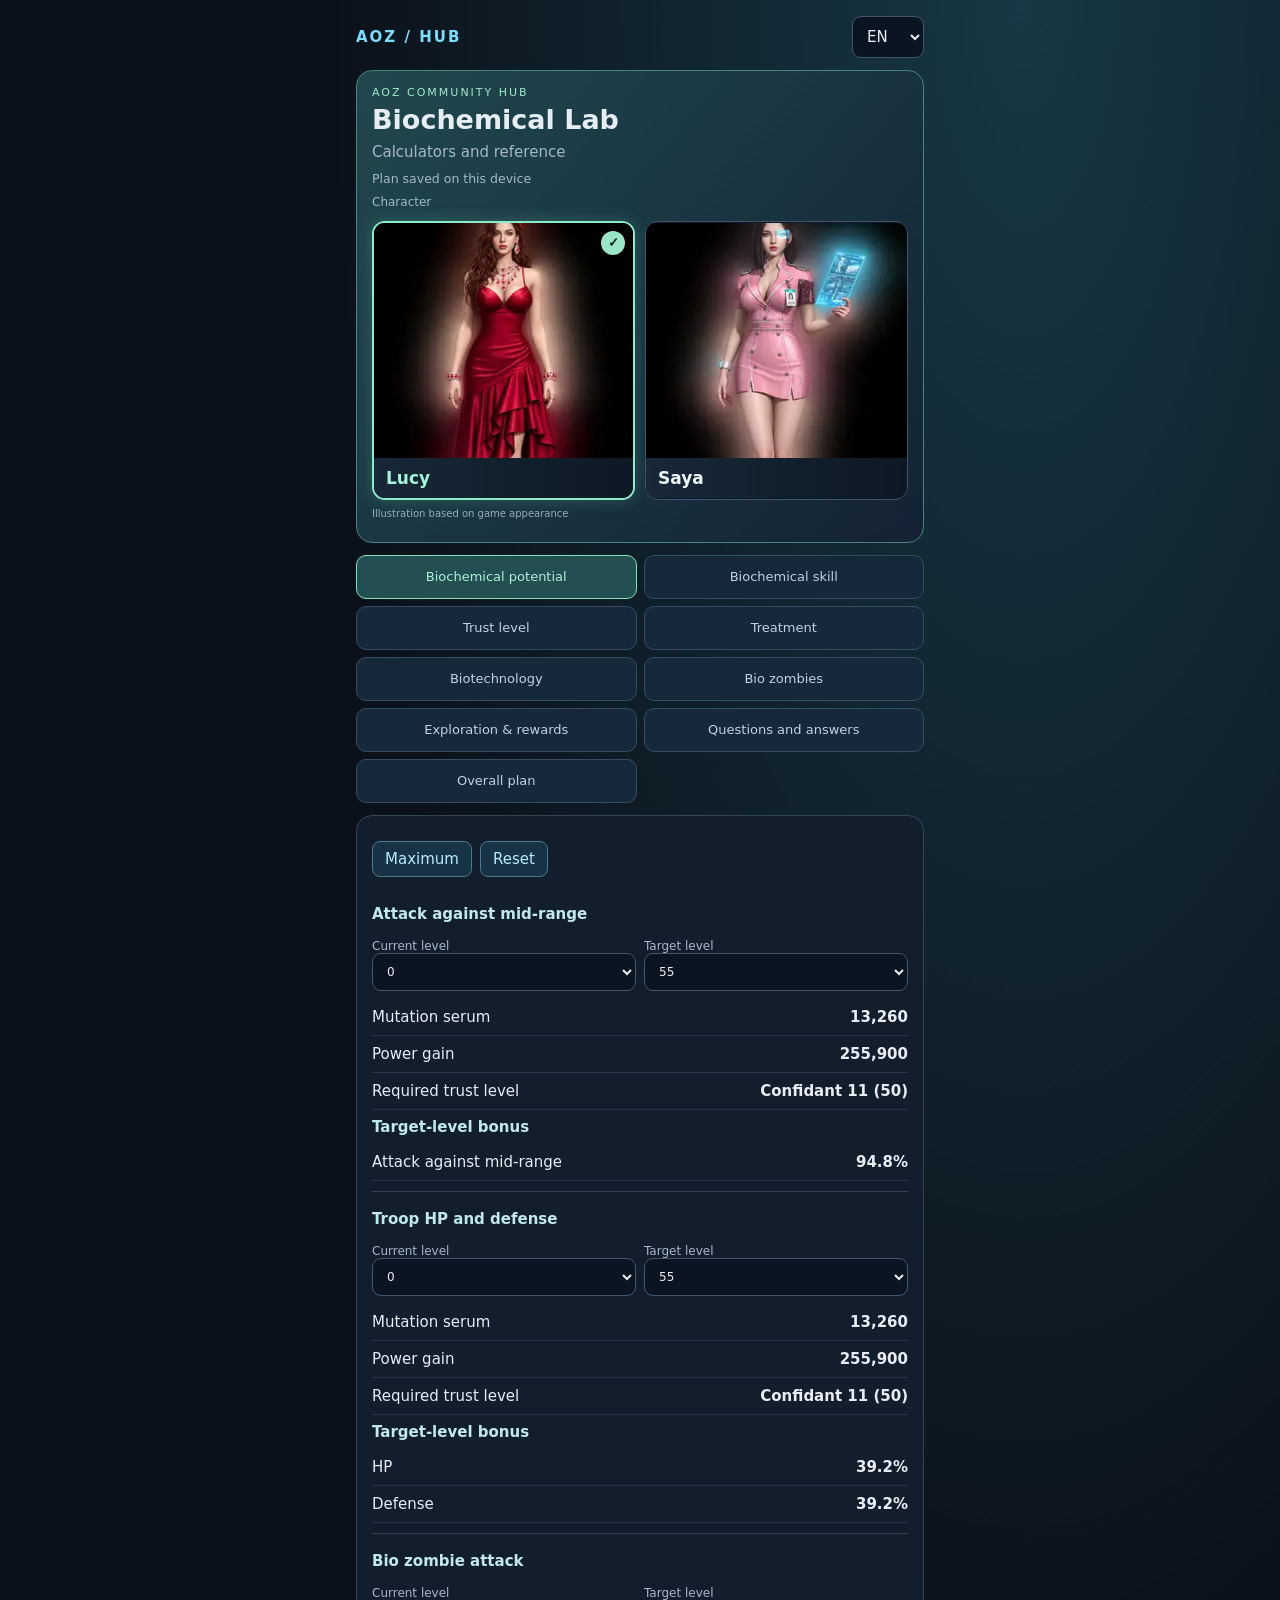
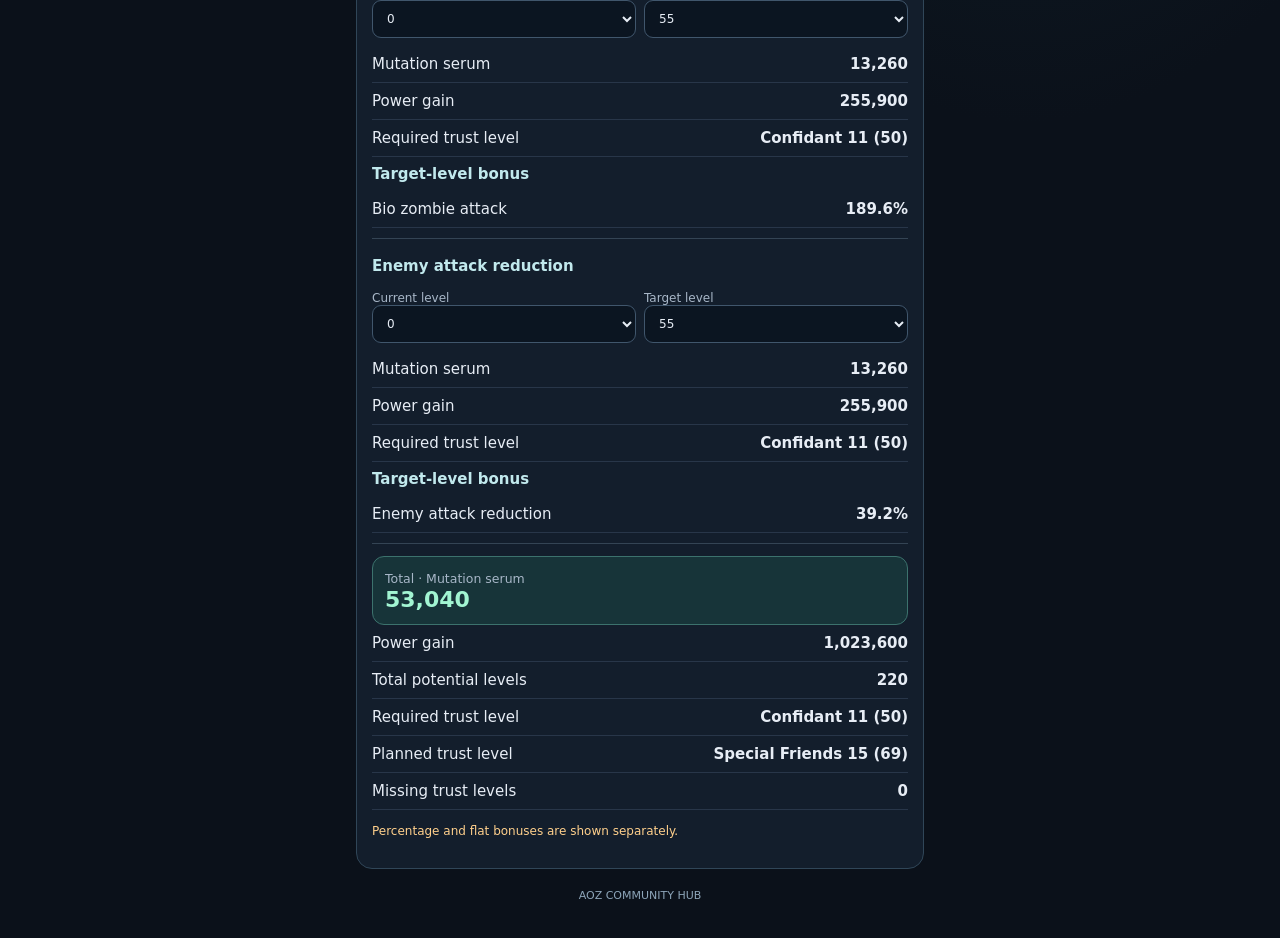
==== commit c8ee8bc4: "Biolab: persist local upgrade plans, add localized quiz search, named trust rank selectors and speci" ====
--- a/biolab-preview.html
+++ b/biolab-preview.html
@@ -1,10 +1,17 @@
 <!doctype html><html lang="ru"><head><meta charset="utf-8"><meta name="viewport" content="width=device-width,initial-scale=1"><title>AOZ HUB • Biolab</title><style>
 *{box-sizing:border-box}body{margin:0;background:radial-gradient(ellipse at 80% 0,#173844,#0b111a 48%);color:#e7edf5;font:15px system-ui}main{max-width:600px;margin:auto;padding:16px}header{display:flex;align-items:center;justify-content:space-between;gap:12px}header b{letter-spacing:2px;color:#7cddff}h1{font-size:27px;margin:12px 0 4px}h2{font-size:19px;margin:0 0 14px}small,.muted{color:#a8b7c8}section,article{background:#131e2c;border:1px solid #304658;border-radius:16px;padding:15px;margin:12px 0}.hero{background:linear-gradient(130deg,#20484d,#142234);border-color:#4a827f}.hero p{margin:8px 0}.tabs,.grid{display:grid;grid-template-columns:repeat(2,minmax(0,1fr));gap:8px}.tabs button{min-height:44px;background:#17283b;border:1px solid #344d63;color:#bed3e4;border-radius:10px;padding:10px 6px;font:inherit;cursor:pointer}.tabs button.active{background:#234f52;color:#adf2d8;border-color:#64ac9c}label{display:block;color:#a8b7c8;font-size:12px;margin:8px 0}select,input{font:inherit;width:100%;padding:10px;border-radius:9px;background:#0b1521;color:#e7edf5;border:1px solid #40566c}header select{width:auto}input[type=checkbox]{width:auto;margin:0 8px}button{cursor:pointer}button:focus-visible,select:focus-visible,input:focus-visible{outline:2px solid #7cddff}.line{display:flex;justify-content:space-between;gap:12px;padding:9px 0;border-bottom:1px solid #283649;align-items:center}.line strong{text-align:end;font-variant-numeric:tabular-nums}.total{background:#173439;border:1px solid #3c726d;border-radius:12px;padding:12px;margin-top:12px}.total strong{color:#a2f5d2;font-size:22px}.warn{color:#ffd08c;font-size:12px;line-height:1.55}.branch{padding:10px 0;border-bottom:1px solid #344454}.branch h3{margin:8px 0;font-size:15px;color:#c1e9ed}.btn{border:1px solid #4f7889;color:#b5edff;background:#183345;padding:8px 12px;border-radius:8px;font:inherit}.actions{display:flex;gap:8px;flex-wrap:wrap;margin:10px 0}details{margin-top:12px}summary{cursor:pointer;color:#a5e5f0}ol{padding-inline-start:25px}li{margin:6px 0}.correct{color:#97efbd;font-weight:700}footer{font-size:11px;color:#8da5b9;text-align:center;margin:20px 0}.tag{color:#9fe8cf;font-size:11px;letter-spacing:2px}h3{font-size:15px} [hidden]{display:none!important}.tablewrap{overflow:auto}table{width:100%;border-collapse:collapse;font-size:12px}th,td{padding:8px;text-align:start;border-bottom:1px solid #344454;white-space:nowrap} 
 .hero{position:relative;overflow:hidden;padding:15px}.hero h1{margin-top:5px}.portrait-grid{display:grid;grid-template-columns:repeat(2,minmax(0,1fr));gap:10px;margin-top:12px}.portrait{position:relative;overflow:hidden;border:1px solid #40556c;border-radius:13px;background:#0c1826;color:#edf6fa;text-align:start;padding:0;min-width:0;cursor:pointer;isolation:isolate}.portrait[aria-pressed=true]{border:2px solid #8cebc9;box-shadow:0 0 16px #75eac436}.portrait img{width:100%;height:clamp(145px,44vw,235px);display:block;object-fit:cover;object-position:center 12%;background:radial-gradient(ellipse,#384050,#101a27)}.portrait .pname{display:block;font:700 17px system-ui;padding:10px 12px;background:linear-gradient(90deg,#182838,#0d1824)}.portrait[aria-pressed=true] .pname{color:#a7f4da}.portrait .mark{position:absolute;top:8px;inset-inline-end:8px;display:none;background:#9be5c8;color:#0b211e;border-radius:50%;width:24px;height:24px;text-align:center;line-height:24px;font-weight:800}.portrait[aria-pressed=true] .mark{display:block}.artnote{font-size:10px;margin:6px 0 0;color:#9badbe}.tabs{gap:7px}.tabs button{font-size:13px;overflow-wrap:anywhere;line-height:1.25}.tabs button.active{border-color:#7ee1bb}.collectrow{display:grid;grid-template-columns:auto minmax(0,1fr) auto;gap:8px;align-items:center;padding:8px 0;border-bottom:1px solid #283649}.collectrow label{margin:0;color:#d9e7f1}.collectrow small{display:block;margin-top:3px}.collectrow input{margin:0}.collectrow strong{white-space:nowrap;color:#a6f2d1}.collectlist{max-height:430px;overflow:auto;overscroll-behavior:contain}.total small{overflow-wrap:anywhere}
-</style></head><body><main><header><b>AOZ / HUB</b><select id="lang" aria-label="Language"><option value="ru">RU</option><option value="en">EN</option><option value="es">ES</option><option value="vi">VI</option><option value="ar">AR</option><option value="zh">繁中</option><option value="hr">HR</option><option value="it">IT</option></select></header><section class="hero"><div class="tag">AOZ COMMUNITY HUB</div><h1 id="title"></h1><p id="lead" class="muted"></p><label id="heroLabel" for="hero"></label><div class="portrait-grid" id="portraitGrid"><button type="button" class="portrait" data-pet="201326762"><img alt="" decoding="async"><span class="mark" aria-hidden="true">✓</span><span class="pname"></span></button><button type="button" class="portrait" data-pet="201326792"><img alt="" decoding="async"><span class="mark" aria-hidden="true">✓</span><span class="pname"></span></button></div><p class="artnote" id="artNote"></p><select id="hero" hidden aria-hidden="true" tabindex="-1"><option value="201326762">Lucy / Люси</option><option value="201326792">Saya / Сая</option></select></section><nav id="tabs" class="tabs"></nav><section id="panel"></section><footer>AOZ COMMUNITY HUB</footer></main><script id="data" type="application/json">{"version":1724,"pets":{"201326762":{"trust":[[0,150,0,[50462851,200]],[1,270,1,[50462851,400]],[2,390,2,[50462851,600]],[3,510,3,[50462851,800]],[4,630,4,[50462851,1000]],[5,750,5,[50462851,1200]],[6,870,6,[50462851,1400]],[7,990,7,[50462851,1600]],[8,1140,8,[50462851,1800]],[9,1290,9,[50462851,2000]],[10,1440,10,[50462851,2200]],[11,1590,11,[50462851,2400]],[12,1740,11,[50462851,2600]],[13,1920,11,[50462851,2800]],[14,2100,11,[50462851,3000]],[15,2280,11,[50462851,3200]],[16,2460,11,[50462851,3400]],[17,2640,11,[50462851,3600]],[18,2850,11,[50462851,3800]],[19,3060,11,[50462851,4000]],[20,3270,11,[50462851,4250]],[21,3480,11,[50462851,4500]],[22,3690,11,[50462851,4750]],[23,3930,11,[50462851,5000]],[24,4170,12,[50462851,5250]],[25,4410,12,[50462851,5500]],[26,4650,12,[50462851,5750]],[27,4890,12,[50462851,6000]],[28,5160,12,[50462851,6250]],[29,5430,13,[50462851,6500]],[30,5700,13,[50462851,6750]],[31,5970,13,[50462851,7000]],[32,6240,13,[50462851,7250]],[33,6480,13,[50462851,7500]],[34,6720,14,[50462851,7750]],[35,6960,14,[50462851,8000]],[36,7200,14,[50462851,8250]],[37,7440,14,[50462851,8500]],[38,7650,14,[50462851,8750]],[39,7860,15,[50462851,9000]],[40,8070,15,[50462851,9300]],[41,8280,15,[50462851,9600]],[42,8490,15,[50462851,9900]],[43,8670,15,[50462851,10200]],[44,8850,16,[50462851,10500]],[45,9030,16,[50462851,10800]],[46,9210,16,[50462851,11100]],[47,9390,16,[50462851,11400]],[48,9570,16,[50462851,11700]],[49,11000,16,[50462851,12000]],[50,13000,16,[50462851,12000,50397354,60]],[51,17000,16,[50462851,12300,50397354,60]],[52,22000,16,[50462851,12300,50397354,60,50397355,60]],[53,27000,16,[50462851,12600,50397354,60,50397355,60]],[54,30000,16,[50462851,12600,50397354,120,50397355,60]],[55,33000,16,[50462851,12900,50397354,120,50397355,60]],[56,36000,16,[50462851,12900,50397354,120,50397355,120]],[57,39000,16,[50462851,13200,50397354,120,50397355,120]],[58,42000,16,[50462851,13200,50397354,180,50397355,120]],[59,45000,16,[50462851,13500,50397354,180,50397355,120]],[60,47000,16,[50462851,13500,50397354,180,50397355,180]],[61,49000,16,[50462851,13800,50397354,180,50397355,180]],[62,51000,16,[50462851,13800,50397354,240,50397355,180]],[63,53000,16,[50462851,14100,50397354,240,50397355,180]],[64,55000,16,[50462851,14100,50397354,240,50397355,240]],[65,57000,16,[50462851,14400,50397354,240,50397355,240]],[66,58000,16,[50462851,14400,50397354,300,50397355,240]],[67,59000,16,[50462851,14700,50397354,300,50397355,240]],[68,60000,16,[50462851,14700,50397354,300,50397355,300]],[69,61000,16,[50462851,15000,50397354,300,50397355,300]]],"health":[[0,100,[50462847,0]],[1,200,[50462847,0]],[2,300,[50462847,0]],[3,400,[50462849,10000,50462853,100000,50397350,50]],[4,600,[50462847,1,50462849,10000,50462853,100000,50397350,50]],[5,900,[50397350,80,50462847,1,50462849,10000,50462853,100000]],[6,1200,[50462849,15000,50462853,150000,50397350,80,50462847,1]],[7,1600,[50462848,10000,50462849,15000,50462853,150000,50397350,80,50462847,1,50462852,20000,50462851,1000,50462850,200]],[8,2000,[50462848,10000,50462849,15000,50462853,150000,50397350,80,50462847,1,50462852,20000,50462851,1000,50462850,200]],[9,2500,[50462848,10000,50462849,20000,50462853,200000,50397350,80,50462847,1,50462852,20000,50462851,1000,50462850,200]],[10,3000,[50462848,20000,50462849,20000,50462853,200000,50397350,80,50462847,1,50462852,20000,50462851,1000,50462850,200]],[11,3600,[50462848,20000,50462849,20000,50462853,200000,50397350,80,50462847,1,50462852,20000,50462851,1000,50462850,200]],[12,4200,[50462848,20000,50462849,25000,50462853,250000,50397350,80,50462847,1,50462852,20000,50462851,1000,50462850,200]],[13,4900,[50462848,20000,50462849,25000,50462853,250000,50397350,80,50462847,1,50462852,20000,50462851,1000,50462850,200]],[14,5600,[50462848,20000,50462849,25000,50462853,250000,50397350,110,50462847,1,50462852,20000,50462851,1000,50462850,200]],[15,6400,[50397352,50,50462848,20000,50462849,25000,50462853,250000,50397350,110,50462847,1,50462852,20000,50462851,1000,50462850,200]],[16,7500,[50397352,50,50462848,20000,50462849,30000,50462853,300000,50397350,110,50462847,1,50462852,20000,50462851,1000,50462850,200]]]},"201326792":{"trust":[[0,150,0,[50397353,20]],[1,270,1,[50397353,40]],[2,390,2,[50397353,60]],[3,510,3,[50397353,80]],[4,630,4,[50397353,100]],[5,780,5,[50397353,120]],[6,930,6,[50397353,140]],[7,1080,7,[50397353,160]],[8,1230,8,[50397353,180]],[9,1425,9,[50462851,500,50397353,180]],[10,1620,10,[50397353,210,50462851,500]],[11,1815,11,[50397353,240,50462851,500]],[12,2010,11,[50397353,270,50462851,500]],[13,2200,11,[50397353,300,50462851,500]],[14,2440,11,[50397353,330,50462851,500]],[15,2680,11,[50397353,360,50462851,500]],[16,2920,11,[50397353,390,50462851,500]],[17,3160,11,[50397353,420,50462851,500]],[18,3400,11,[50397353,450,50462851,500]],[19,3700,11,[50462851,1000,50397353,450]],[20,4000,11,[50397353,490,50462851,1000]],[21,4300,11,[50397353,530,50462851,1000]],[22,4600,11,[50397353,570,50462851,1000]],[23,4900,11,[50397353,610,50462851,1000]],[24,5260,12,[50397353,650,50462851,1000]],[25,5620,12,[50397353,690,50462851,1000]],[26,5980,12,[50397353,730,50462851,1000]],[27,6340,12,[50397353,770,50462851,1000]],[28,6700,12,[50397353,810,50462851,1000]],[29,7120,13,[50462851,1750,50397353,810]],[30,7540,13,[50397353,860,50462851,1750]],[31,7960,13,[50397353,910,50462851,1750]],[32,8380,13,[50397353,960,50462851,1750]],[33,8800,13,[50397353,1010,50462851,1750]],[34,9280,14,[50397353,1060,50462851,1750]],[35,9760,14,[50397353,1110,50462851,1750]],[36,10240,14,[50397353,1160,50462851,1750]],[37,10720,14,[50397353,1210,50462851,1750]],[38,11200,14,[50397353,1260,50462851,1750]],[39,11740,15,[50462851,2500,50397353,1260]],[40,12280,15,[50397353,1320,50462851,2500]],[41,12820,15,[50397353,1380,50462851,2500]],[42,13360,15,[50397353,1440,50462851,2500]],[43,13900,15,[50397353,1500,50462851,2500]],[44,14500,16,[50397353,1560,50462851,2500]],[45,15100,16,[50397353,1620,50462851,2500]],[46,15700,16,[50397353,1680,50462851,2500]],[47,16300,16,[50397353,1740,50462851,2500]],[48,16900,16,[50397353,1800,50462851,2500]],[49,18000,16,[50462851,3500,50397353,1800]],[50,20000,16,[50397353,1860,50462851,3500]],[51,22000,16,[50397353,1920,50462851,3500]],[52,24000,16,[50397353,1980,50462851,3500]],[53,27000,16,[50397353,2040,50462851,3500]],[54,30000,16,[50397353,2100,50462851,3500]],[55,33000,16,[50397353,2160,50462851,3500]],[56,36000,16,[50397353,2220,50462851,3500]],[57,39000,16,[50397353,2280,50462851,3500]],[58,42000,16,[50397353,2340,50462851,3500]],[59,45000,16,[50462851,4500,50397353,2340]],[60,47000,16,[50397353,2400,50462851,4500]],[61,49000,16,[50397353,2460,50462851,4500]],[62,51000,16,[50397353,2520,50462851,4500]],[63,53000,16,[50397353,2580,50462851,4500]],[64,55000,16,[50397353,2640,50462851,4500]],[65,57000,16,[50397353,2700,50462851,4500]],[66,58000,16,[50397353,2760,50462851,4500]],[67,59000,16,[50397353,2820,50462851,4500]],[68,60000,16,[50397353,2880,50462851,4500]],[69,61000,16,[50462851,5500,50397353,2880]]],"health":[[0,150,[50462859,0]],[1,250,[50462859,1000]],[2,600,[50462859,2000]],[3,1000,[50397353,50,50397355,50,50397354,50,50462859,2000]],[4,1500,[50397353,100,50397355,100,50397354,100,50462859,2000]],[5,2000,[50397353,100,50397355,100,50397354,100,50462859,3000]],[6,3000,[50397353,200,50397355,200,50397354,200,50462859,3000]],[7,4000,[50462861,30,50397353,200,50397355,200,50397354,200,50462859,3000]],[8,5000,[50462861,50,50397353,200,50397355,200,50397354,200,50462859,3000]],[9,6000,[50462861,50,50397353,300,50397355,300,50397354,300,50462859,3000]],[10,7000,[50462861,50,50397353,300,50397355,300,50397354,300,50462859,4000]],[11,8000,[50462861,50,50397353,300,50397355,300,50397354,300,50462859,4000]],[12,9000,[50462861,75,50397353,300,50397355,300,50397354,300,50462859,4000]],[13,10000,[50462861,75,50397353,400,50397355,400,50397354,400,50462859,4000]],[14,11000,[50462861,75,50397353,400,50397355,400,50397354,400,50462859,5000]],[15,12000,[50462861,100,50397353,400,50397355,400,50397354,400,50462859,5000]],[16,13000,[50462861,100,50397353,500,50397355,500,50397354,500,50462859,5000]]]}},"branches":[{"pet":201326762,"id":201326853,"rows":[[1,30,5,8100,[50397423,30]],[2,37,5,12600,[50397423,47]],[3,44,5,17200,[50397423,64]],[4,51,5,21800,[50397423,81]],[5,58,10,26400,[50397423,98]],[6,65,10,31000,[50397423,115]],[7,72,10,35600,[50397423,132]],[8,79,10,40200,[50397423,149]],[9,86,10,44800,[50397423,166]],[10,93,10,49400,[50397423,183]],[11,100,15,54000,[50397423,200]],[12,107,15,58500,[50397423,217]],[13,114,15,63100,[50397423,234]],[14,121,15,67700,[50397423,251]],[15,128,20,72300,[50397423,268]],[16,135,20,76900,[50397423,285]],[17,142,20,81500,[50397423,302]],[18,149,20,86100,[50397423,319]],[19,156,20,90700,[50397423,336]],[20,163,25,95300,[50397423,353]],[21,170,25,99900,[50397423,370]],[22,177,25,104400,[50397423,387]],[23,184,25,109000,[50397423,404]],[24,191,25,113600,[50397423,421]],[25,198,30,118200,[50397423,438]],[26,205,30,122800,[50397423,455]],[27,212,30,127400,[50397423,472]],[28,219,30,132000,[50397423,489]],[29,226,30,136600,[50397423,506]],[30,233,35,141200,[50397423,523]],[31,240,35,145800,[50397423,540]],[32,247,35,150300,[50397423,557]],[33,254,35,154900,[50397423,574]],[34,261,35,159500,[50397423,591]],[35,268,40,164100,[50397423,608]],[36,280,40,168700,[50397423,625]],[37,292,40,173300,[50397423,642]],[38,304,40,177900,[50397423,659]],[39,316,40,182500,[50397423,676]],[40,328,45,187100,[50397423,693]],[41,340,45,191700,[50397423,710]],[42,352,45,196200,[50397423,727]],[43,364,45,200800,[50397423,744]],[44,376,45,205400,[50397423,761]],[45,388,50,210000,[50397423,778]],[46,403,50,214600,[50397423,795]],[47,418,50,219200,[50397423,812]],[48,433,50,223800,[50397423,829]],[49,448,50,228400,[50397423,846]],[50,463,50,233000,[50397423,863]],[51,478,50,237600,[50397423,880]],[52,493,50,242100,[50397423,897]],[53,508,50,246700,[50397423,914]],[54,523,50,251300,[50397423,931]],[55,538,50,255900,[50397423,948]]]},{"pet":201326762,"id":201326854,"rows":[[1,30,5,8100,[50397255,14,50397279,14]],[2,37,5,12600,[50397255,21,50397279,21]],[3,44,5,17200,[50397255,28,50397279,28]],[4,51,5,21800,[50397255,35,50397279,35]],[5,58,10,26400,[50397255,42,50397279,42]],[6,65,10,31000,[50397255,49,50397279,49]],[7,72,10,35600,[50397255,56,50397279,56]],[8,79,10,40200,[50397255,63,50397279,63]],[9,86,10,44800,[50397255,70,50397279,70]],[10,93,10,49400,[50397255,77,50397279,77]],[11,100,15,54000,[50397255,84,50397279,84]],[12,107,15,58500,[50397255,91,50397279,91]],[13,114,15,63100,[50397255,98,50397279,98]],[14,121,15,67700,[50397255,105,50397279,105]],[15,128,20,72300,[50397255,112,50397279,112]],[16,135,20,76900,[50397255,119,50397279,119]],[17,142,20,81500,[50397255,126,50397279,126]],[18,149,20,86100,[50397255,133,50397279,133]],[19,156,20,90700,[50397255,140,50397279,140]],[20,163,25,95300,[50397255,147,50397279,147]],[21,170,25,99900,[50397255,154,50397279,154]],[22,177,25,104400,[50397255,161,50397279,161]],[23,184,25,109000,[50397255,168,50397279,168]],[24,191,25,113600,[50397255,175,50397279,175]],[25,198,30,118200,[50397255,182,50397279,182]],[26,205,30,122800,[50397255,189,50397279,189]],[27,212,30,127400,[50397255,196,50397279,196]],[28,219,30,132000,[50397255,203,50397279,203]],[29,226,30,136600,[50397255,210,50397279,210]],[30,233,35,141200,[50397255,217,50397279,217]],[31,240,35,145800,[50397255,224,50397279,224]],[32,247,35,150300,[50397255,231,50397279,231]],[33,254,35,154900,[50397255,238,50397279,238]],[34,261,35,159500,[50397255,245,50397279,245]],[35,268,40,164100,[50397255,252,50397279,252]],[36,280,40,168700,[50397255,259,50397279,259]],[37,292,40,173300,[50397255,266,50397279,266]],[38,304,40,177900,[50397255,273,50397279,273]],[39,316,40,182500,[50397255,280,50397279,280]],[40,328,45,187100,[50397255,287,50397279,287]],[41,340,45,191700,[50397255,294,50397279,294]],[42,352,45,196200,[50397255,301,50397279,301]],[43,364,45,200800,[50397255,308,50397279,308]],[44,376,45,205400,[50397255,315,50397279,315]],[45,388,50,210000,[50397255,322,50397279,322]],[46,403,50,214600,[50397255,329,50397279,329]],[47,418,50,219200,[50397255,336,50397279,336]],[48,433,50,223800,[50397255,343,50397279,343]],[49,448,50,228400,[50397255,350,50397279,350]],[50,463,50,233000,[50397255,357,50397279,357]],[51,478,50,237600,[50397255,364,50397279,364]],[52,493,50,242100,[50397255,371,50397279,371]],[53,508,50,246700,[50397255,378,50397279,378]],[54,523,50,251300,[50397255,385,50397279,385]],[55,538,50,255900,[50397255,392,50397279,392]]]},{"pet":201326762,"id":201326855,"rows":[[1,30,5,8100,[50397353,60]],[2,37,5,12600,[50397353,94]],[3,44,5,17200,[50397353,128]],[4,51,5,21800,[50397353,162]],[5,58,10,26400,[50397353,196]],[6,65,10,31000,[50397353,230]],[7,72,10,35600,[50397353,264]],[8,79,10,40200,[50397353,298]],[9,86,10,44800,[50397353,332]],[10,93,10,49400,[50397353,366]],[11,100,15,54000,[50397353,400]],[12,107,15,58500,[50397353,434]],[13,114,15,63100,[50397353,468]],[14,121,15,67700,[50397353,502]],[15,128,20,72300,[50397353,536]],[16,135,20,76900,[50397353,570]],[17,142,20,81500,[50397353,604]],[18,149,20,86100,[50397353,638]],[19,156,20,90700,[50397353,672]],[20,163,25,95300,[50397353,706]],[21,170,25,99900,[50397353,740]],[22,177,25,104400,[50397353,774]],[23,184,25,109000,[50397353,808]],[24,191,25,113600,[50397353,842]],[25,198,30,118200,[50397353,876]],[26,205,30,122800,[50397353,910]],[27,212,30,127400,[50397353,944]],[28,219,30,132000,[50397353,978]],[29,226,30,136600,[50397353,1012]],[30,233,35,141200,[50397353,1046]],[31,240,35,145800,[50397353,1080]],[32,247,35,150300,[50397353,1114]],[33,254,35,154900,[50397353,1148]],[34,261,35,159500,[50397353,1182]],[35,268,40,164100,[50397353,1216]],[36,280,40,168700,[50397353,1250]],[37,292,40,173300,[50397353,1284]],[38,304,40,177900,[50397353,1318]],[39,316,40,182500,[50397353,1352]],[40,328,45,187100,[50397353,1386]],[41,340,45,191700,[50397353,1420]],[42,352,45,196200,[50397353,1454]],[43,364,45,200800,[50397353,1488]],[44,376,45,205400,[50397353,1522]],[45,388,50,210000,[50397353,1556]],[46,403,50,214600,[50397353,1590]],[47,418,50,219200,[50397353,1624]],[48,433,50,223800,[50397353,1658]],[49,448,50,228400,[50397353,1692]],[50,463,50,233000,[50397353,1726]],[51,478,50,237600,[50397353,1760]],[52,493,50,242100,[50397353,1794]],[53,508,50,246700,[50397353,1828]],[54,523,50,251300,[50397353,1862]],[55,538,50,255900,[50397353,1896]]]},{"pet":201326762,"id":201326856,"rows":[[1,30,5,8100,[50397430,14]],[2,37,5,12600,[50397430,21]],[3,44,5,17200,[50397430,28]],[4,51,5,21800,[50397430,35]],[5,58,10,26400,[50397430,42]],[6,65,10,31000,[50397430,49]],[7,72,10,35600,[50397430,56]],[8,79,10,40200,[50397430,63]],[9,86,10,44800,[50397430,70]],[10,93,10,49400,[50397430,77]],[11,100,15,54000,[50397430,84]],[12,107,15,58500,[50397430,91]],[13,114,15,63100,[50397430,98]],[14,121,15,67700,[50397430,105]],[15,128,20,72300,[50397430,112]],[16,135,20,76900,[50397430,119]],[17,142,20,81500,[50397430,126]],[18,149,20,86100,[50397430,133]],[19,156,20,90700,[50397430,140]],[20,163,25,95300,[50397430,147]],[21,170,25,99900,[50397430,154]],[22,177,25,104400,[50397430,161]],[23,184,25,109000,[50397430,168]],[24,191,25,113600,[50397430,175]],[25,198,30,118200,[50397430,182]],[26,205,30,122800,[50397430,189]],[27,212,30,127400,[50397430,196]],[28,219,30,132000,[50397430,203]],[29,226,30,136600,[50397430,210]],[30,233,35,141200,[50397430,217]],[31,240,35,145800,[50397430,224]],[32,247,35,150300,[50397430,231]],[33,254,35,154900,[50397430,238]],[34,261,35,159500,[50397430,245]],[35,268,40,164100,[50397430,252]],[36,280,40,168700,[50397430,259]],[37,292,40,173300,[50397430,266]],[38,304,40,177900,[50397430,273]],[39,316,40,182500,[50397430,280]],[40,328,45,187100,[50397430,287]],[41,340,45,191700,[50397430,294]],[42,352,45,196200,[50397430,301]],[43,364,45,200800,[50397430,308]],[44,376,45,205400,[50397430,315]],[45,388,50,210000,[50397430,322]],[46,403,50,214600,[50397430,329]],[47,418,50,219200,[50397430,336]],[48,433,50,223800,[50397430,343]],[49,448,50,228400,[50397430,350]],[50,463,50,233000,[50397430,357]],[51,478,50,237600,[50397430,364]],[52,493,50,242100,[50397430,371]],[53,508,50,246700,[50397430,378]],[54,523,50,251300,[50397430,385]],[55,538,50,255900,[50397430,392]]]},{"pet":201326792,"id":201326857,"rows":[[1,30,5,8100,[50397424,30]],[2,37,5,12600,[50397424,47]],[3,44,5,17200,[50397424,64]],[4,51,5,21800,[50397424,81]],[5,58,10,26400,[50397424,98]],[6,65,10,31000,[50397424,115]],[7,72,10,35600,[50397424,132]],[8,79,10,40200,[50397424,149]],[9,86,10,44800,[50397424,166]],[10,93,10,49400,[50397424,183]],[11,100,15,54000,[50397424,200]],[12,107,15,58500,[50397424,217]],[13,114,15,63100,[50397424,234]],[14,121,15,67700,[50397424,251]],[15,128,20,72300,[50397424,268]],[16,135,20,76900,[50397424,285]],[17,142,20,81500,[50397424,302]],[18,149,20,86100,[50397424,319]],[19,156,20,90700,[50397424,336]],[20,163,25,95300,[50397424,353]],[21,170,25,99900,[50397424,370]],[22,177,25,104400,[50397424,387]],[23,184,25,109000,[50397424,404]],[24,191,25,113600,[50397424,421]],[25,198,30,118200,[50397424,438]],[26,205,30,122800,[50397424,455]],[27,212,30,127400,[50397424,472]],[28,219,30,132000,[50397424,489]],[29,226,30,136600,[50397424,506]],[30,233,35,141200,[50397424,523]],[31,240,35,145800,[50397424,540]],[32,247,35,150300,[50397424,557]],[33,254,35,154900,[50397424,574]],[34,261,35,159500,[50397424,591]],[35,268,40,164100,[50397424,608]],[36,280,40,168700,[50397424,625]],[37,292,40,173300,[50397424,642]],[38,304,40,177900,[50397424,659]],[39,316,40,182500,[50397424,676]],[40,328,45,187100,[50397424,693]],[41,340,45,191700,[50397424,710]],[42,352,45,196200,[50397424,727]],[43,364,45,200800,[50397424,744]],[44,376,45,205400,[50397424,761]],[45,388,50,210000,[50397424,778]],[46,403,50,214600,[50397424,795]],[47,418,50,219200,[50397424,812]],[48,433,50,223800,[50397424,829]],[49,448,50,228400,[50397424,846]],[50,463,50,233000,[50397424,863]],[51,478,50,237600,[50397424,880]],[52,493,50,242100,[50397424,897]],[53,508,50,246700,[50397424,914]],[54,523,50,251300,[50397424,931]],[55,538,50,255900,[50397424,948]]]},{"pet":201326792,"id":201326858,"rows":[[1,30,5,8100,[50397254,14]],[2,37,5,12600,[50397254,21]],[3,44,5,17200,[50397254,28]],[4,51,5,21800,[50397254,35]],[5,58,10,26400,[50397254,42]],[6,65,10,31000,[50397254,49]],[7,72,10,35600,[50397254,56]],[8,79,10,40200,[50397254,63]],[9,86,10,44800,[50397254,70]],[10,93,10,49400,[50397254,77]],[11,100,15,54000,[50397254,84]],[12,107,15,58500,[50397254,91]],[13,114,15,63100,[50397254,98]],[14,121,15,67700,[50397254,105]],[15,128,20,72300,[50397254,112]],[16,135,20,76900,[50397254,119]],[17,142,20,81500,[50397254,126]],[18,149,20,86100,[50397254,133]],[19,156,20,90700,[50397254,140]],[20,163,25,95300,[50397254,147]],[21,170,25,99900,[50397254,154]],[22,177,25,104400,[50397254,161]],[23,184,25,109000,[50397254,168]],[24,191,25,113600,[50397254,175]],[25,198,30,118200,[50397254,182]],[26,205,30,122800,[50397254,189]],[27,212,30,127400,[50397254,196]],[28,219,30,132000,[50397254,203]],[29,226,30,136600,[50397254,210]],[30,233,35,141200,[50397254,217]],[31,240,35,145800,[50397254,224]],[32,247,35,150300,[50397254,231]],[33,254,35,154900,[50397254,238]],[34,261,35,159500,[50397254,245]],[35,268,40,164100,[50397254,252]],[36,280,40,168700,[50397254,259]],[37,292,40,173300,[50397254,266]],[38,304,40,177900,[50397254,273]],[39,316,40,182500,[50397254,280]],[40,328,45,187100,[50397254,287]],[41,340,45,191700,[50397254,294]],[42,352,45,196200,[50397254,301]],[43,364,45,200800,[50397254,308]],[44,376,45,205400,[50397254,315]],[45,388,50,210000,[50397254,322]],[46,403,50,214600,[50397254,329]],[47,418,50,219200,[50397254,336]],[48,433,50,223800,[50397254,343]],[49,448,50,228400,[50397254,350]],[50,463,50,233000,[50397254,357]],[51,478,50,237600,[50397254,364]],[52,493,50,242100,[50397254,371]],[53,508,50,246700,[50397254,378]],[54,523,50,251300,[50397254,385]],[55,538,50,255900,[50397254,392]]]},{"pet":201326792,"id":201326859,"rows":[[1,30,5,8100,[50397354,60,50397355,60]],[2,37,5,12600,[50397354,94,50397355,94]],[3,44,5,17200,[50397354,128,50397355,128]],[4,51,5,21800,[50397354,162,50397355,162]],[5,58,10,26400,[50397354,196,50397355,196]],[6,65,10,31000,[50397354,230,50397355,230]],[7,72,10,35600,[50397354,264,50397355,264]],[8,79,10,40200,[50397354,298,50397355,298]],[9,86,10,44800,[50397354,332,50397355,332]],[10,93,10,49400,[50397354,366,50397355,366]],[11,100,15,54000,[50397354,400,50397355,400]],[12,107,15,58500,[50397354,434,50397355,434]],[13,114,15,63100,[50397354,468,50397355,468]],[14,121,15,67700,[50397354,502,50397355,502]],[15,128,20,72300,[50397354,536,50397355,536]],[16,135,20,76900,[50397354,570,50397355,570]],[17,142,20,81500,[50397354,604,50397355,604]],[18,149,20,86100,[50397354,638,50397355,638]],[19,156,20,90700,[50397354,672,50397355,672]],[20,163,25,95300,[50397354,706,50397355,706]],[21,170,25,99900,[50397354,740,50397355,740]],[22,177,25,104400,[50397354,774,50397355,774]],[23,184,25,109000,[50397354,808,50397355,808]],[24,191,25,113600,[50397354,842,50397355,842]],[25,198,30,118200,[50397354,876,50397355,876]],[26,205,30,122800,[50397354,910,50397355,910]],[27,212,30,127400,[50397354,944,50397355,944]],[28,219,30,132000,[50397354,978,50397355,978]],[29,226,30,136600,[50397354,1012,50397355,1012]],[30,233,35,141200,[50397354,1046,50397355,1046]],[31,240,35,145800,[50397354,1080,50397355,1080]],[32,247,35,150300,[50397354,1114,50397355,1114]],[33,254,35,154900,[50397354,1148,50397355,1148]],[34,261,35,159500,[50397354,1182,50397355,1182]],[35,268,40,164100,[50397354,1216,50397355,1216]],[36,280,40,168700,[50397354,1250,50397355,1250]],[37,292,40,173300,[50397354,1284,50397355,1284]],[38,304,40,177900,[50397354,1318,50397355,1318]],[39,316,40,182500,[50397354,1352,50397355,1352]],[40,328,45,187100,[50397354,1386,50397355,1386]],[41,340,45,191700,[50397354,1420,50397355,1420]],[42,352,45,196200,[50397354,1454,50397355,1454]],[43,364,45,200800,[50397354,1488,50397355,1488]],[44,376,45,205400,[50397354,1522,50397355,1522]],[45,388,50,210000,[50397354,1556,50397355,1556]],[46,403,50,214600,[50397354,1590,50397355,1590]],[47,418,50,219200,[50397354,1624,50397355,1624]],[48,433,50,223800,[50397354,1658,50397355,1658]],[49,448,50,228400,[50397354,1692,50397355,1692]],[50,463,50,233000,[50397354,1726,50397355,1726]],[51,478,50,237600,[50397354,1760,50397355,1760]],[52,493,50,242100,[50397354,1794,50397355,1794]],[53,508,50,246700,[50397354,1828,50397355,1828]],[54,523,50,251300,[50397354,1862,50397355,1862]],[55,538,50,255900,[50397354,1896,50397355,1896]]]},{"pet":201326792,"id":201326860,"rows":[[1,30,5,8100,[50397513,14]],[2,37,5,12600,[50397513,21]],[3,44,5,17200,[50397513,28]],[4,51,5,21800,[50397513,35]],[5,58,10,26400,[50397513,42]],[6,65,10,31000,[50397513,49]],[7,72,10,35600,[50397513,56]],[8,79,10,40200,[50397513,63]],[9,86,10,44800,[50397513,70]],[10,93,10,49400,[50397513,77]],[11,100,15,54000,[50397513,84]],[12,107,15,58500,[50397513,91]],[13,114,15,63100,[50397513,98]],[14,121,15,67700,[50397513,105]],[15,128,20,72300,[50397513,112]],[16,135,20,76900,[50397513,119]],[17,142,20,81500,[50397513,126]],[18,149,20,86100,[50397513,133]],[19,156,20,90700,[50397513,140]],[20,163,25,95300,[50397513,147]],[21,170,25,99900,[50397513,154]],[22,177,25,104400,[50397513,161]],[23,184,25,109000,[50397513,168]],[24,191,25,113600,[50397513,175]],[25,198,30,118200,[50397513,182]],[26,205,30,122800,[50397513,189]],[27,212,30,127400,[50397513,196]],[28,219,30,132000,[50397513,203]],[29,226,30,136600,[50397513,210]],[30,233,35,141200,[50397513,217]],[31,240,35,145800,[50397513,224]],[32,247,35,150300,[50397513,231]],[33,254,35,154900,[50397513,238]],[34,261,35,159500,[50397513,245]],[35,268,40,164100,[50397513,252]],[36,280,40,168700,[50397513,259]],[37,292,40,173300,[50397513,266]],[38,304,40,177900,[50397513,273]],[39,316,40,182500,[50397513,280]],[40,328,45,187100,[50397513,287]],[41,340,45,191700,[50397513,294]],[42,352,45,196200,[50397513,301]],[43,364,45,200800,[50397513,308]],[44,376,45,205400,[50397513,315]],[45,388,50,210000,[50397513,322]],[46,403,50,214600,[50397513,329]],[47,418,50,219200,[50397513,336]],[48,433,50,223800,[50397513,343]],[49,448,50,228400,[50397513,350]],[50,463,50,233000,[50397513,357]],[51,478,50,237600,[50397513,364]],[52,493,50,242100,[50397513,371]],[53,508,50,246700,[50397513,378]],[54,523,50,251300,[50397513,385]],[55,538,50,255900,[50397513,392]]]}],"skills":{"201326762":[[1,10,4,47200,[48,320]],[2,20,4,66100,[96,320]],[3,30,4,85000,[144,320]],[4,40,4,103900,[192,320]],[5,50,16,151200,[240,340]],[6,60,16,170100,[288,340]],[7,70,16,189000,[336,340]],[8,80,16,207900,[384,340]],[9,90,16,226800,[432,340]],[10,100,32,274000,[480,360]],[11,115,32,292900,[528,360]],[12,130,32,311800,[576,360]],[13,145,32,330700,[624,360]],[14,160,32,349600,[672,360]],[15,175,56,396900,[720,380]],[16,190,56,415800,[768,380]],[17,205,56,434700,[816,380]],[18,220,56,453600,[864,380]],[19,235,56,472500,[912,380]],[20,250,80,519700,[960,400]],[21,270,80,538600,[1008,400]],[22,290,80,557500,[1056,400]],[23,310,80,576400,[1104,400]],[24,330,80,595300,[1152,400]],[25,350,104,642600,[1200,420]],[26,370,104,661500,[1248,420]],[27,390,104,680400,[1296,420]],[28,410,104,699300,[1344,420]],[29,430,104,718200,[1392,420]],[30,450,132,765400,[1440,440]],[31,482,132,784300,[1488,440]],[32,514,132,803200,[1536,440]],[33,546,132,822100,[1584,440]],[34,578,132,841000,[1632,440]],[35,610,160,888300,[1680,460]],[36,642,160,907200,[1728,460]],[37,674,160,926100,[1776,460]],[38,706,160,945000,[1824,460]],[39,738,160,963900,[1872,460]],[40,770,188,1011100,[1920,480]],[41,820,188,1030000,[1968,480]],[42,870,188,1048900,[2016,480]],[43,920,188,1067800,[2064,480]],[44,970,188,1086700,[2112,480]],[45,1020,220,1134000,[2160,500]]],"201326792":[[1,10,4,47200,[38,450,2]],[2,20,4,66100,[76,450,2]],[3,30,4,85000,[114,450,2]],[4,40,4,103900,[152,450,2]],[5,50,16,151200,[190,480,2]],[6,60,16,170100,[228,480,2]],[7,70,16,189000,[266,480,2]],[8,80,16,207900,[304,480,2]],[9,90,16,226800,[342,480,2]],[10,100,32,274000,[380,510,2]],[11,115,32,292900,[418,510,2]],[12,130,32,311800,[456,510,2]],[13,145,32,330700,[494,510,2]],[14,160,32,349600,[532,510,2]],[15,175,56,396900,[570,540,2]],[16,190,56,415800,[608,540,2]],[17,205,56,434700,[646,540,2]],[18,220,56,453600,[684,540,2]],[19,235,56,472500,[722,540,2]],[20,250,80,519700,[760,570,2]],[21,270,80,538600,[798,570,2]],[22,290,80,557500,[836,570,2]],[23,310,80,576400,[874,570,2]],[24,330,80,595300,[912,570,2]],[25,350,104,642600,[950,600,2]],[26,370,104,661500,[988,600,2]],[27,390,104,680400,[1026,600,2]],[28,410,104,699300,[1064,600,2]],[29,430,104,718200,[1102,600,2]],[30,450,132,765400,[1140,630,2]],[31,482,132,784300,[1178,630,2]],[32,514,132,803200,[1216,630,2]],[33,546,132,822100,[1254,630,2]],[34,578,132,841000,[1292,630,2]],[35,610,160,888300,[1330,660,2]],[36,642,160,907200,[1368,660,2]],[37,674,160,926100,[1406,660,2]],[38,706,160,945000,[1444,660,2]],[39,738,160,963900,[1482,660,2]],[40,770,188,1011100,[1520,690,2]],[41,820,188,1030000,[1558,690,2]],[42,870,188,1048900,[1596,690,2]],[43,920,188,1067800,[1634,690,2]],[44,970,188,1086700,[1672,690,2]],[45,1020,220,1134000,[1710,720,2]]]},"genes":[{"gid":110,"s":[],"s_s":"","g":11,"ic":"","es":[50397353,50]},{"gid":111,"s":[],"s_s":"","g":11,"ic":"","es":[50397353,50]},{"gid":112,"s":[],"s_s":"L1","g":11,"ic":"icon_83886443","es":[50462851,1000,50462852,10000]},{"gid":120,"s":[],"s_s":"","g":12,"ic":"","es":[50397353,50]},{"gid":121,"s":[],"s_s":"","g":12,"ic":"","es":[50397353,50]},{"gid":122,"s":[],"s_s":"L2","g":12,"ic":"icon_83886443","es":[50462851,1000,50462852,10000]},{"gid":130,"s":[],"s_s":"","g":13,"ic":"","es":[50397353,50]},{"gid":131,"s":[],"s_s":"","g":13,"ic":"","es":[50397353,50]},{"gid":132,"s":[83886474,1],"s_s":"L3","g":13,"ic":"icon_83886458","es":[50397363,400]},{"gid":210,"s":[],"s_s":"","g":21,"ic":"","es":[50397353,50]},{"gid":211,"s":[],"s_s":"","g":21,"ic":"","es":[50397353,50]},{"gid":212,"s":[],"s_s":"C1","g":21,"ic":"icon_83886443","es":[50462851,1000,50462852,10000]},{"gid":220,"s":[],"s_s":"","g":22,"ic":"","es":[50397353,50]},{"gid":221,"s":[],"s_s":"","g":22,"ic":"","es":[50397354,50]},{"gid":222,"s":[],"s_s":"C2","g":22,"ic":"icon_83886438","es":[50397351,150,50462850,100]},{"gid":230,"s":[],"s_s":"","g":23,"ic":"","es":[50397353,50]},{"gid":231,"s":[],"s_s":"","g":23,"ic":"","es":[50397355,50]},{"gid":232,"s":[83886475,1],"s_s":"C3","g":23,"ic":"icon_83886459","es":[50397362,50]},{"gid":310,"s":[],"s_s":"","g":31,"ic":"","es":[50397353,50]},{"gid":311,"s":[],"s_s":"","g":31,"ic":"","es":[50397354,50]},{"gid":312,"s":[],"s_s":"V1","g":31,"ic":"icon_83886443","es":[50462851,1000,50462852,20000]},{"gid":320,"s":[],"s_s":"","g":32,"ic":"","es":[50397353,50]},{"gid":321,"s":[],"s_s":"","g":32,"ic":"","es":[50397355,50]},{"gid":322,"s":[],"s_s":"V2","g":32,"ic":"icon_83886438","es":[50397351,150,50462850,100]},{"gid":330,"s":[],"s_s":"","g":33,"ic":"","es":[50397353,50]},{"gid":331,"s":[],"s_s":"","g":33,"ic":"","es":[50397354,50]},{"gid":332,"s":[],"s_s":"","g":33,"ic":"","es":[50397355,50]},{"gid":333,"s":[83886476,2],"s_s":"V3","g":33,"ic":"icon_83886460","es":[50397364,200]},{"gid":411,"s":[],"s_s":"","g":41,"ic":"","es":[50397353,60]},{"gid":412,"s":[],"s_s":"","g":41,"ic":"","es":[50397354,60]},{"gid":413,"s":[],"s_s":"","g":41,"ic":"","es":[50397353,60]},{"gid":414,"s":[],"s_s":"","g":41,"ic":"","es":[50397355,60]},{"gid":415,"s":[],"s_s":"N1","g":41,"ic":"icon_83886443","es":[50462851,1500,50462852,20000]},{"gid":421,"s":[],"s_s":"","g":42,"ic":"","es":[50397353,60]},{"gid":422,"s":[],"s_s":"","g":42,"ic":"","es":[50397354,60]},{"gid":423,"s":[],"s_s":"","g":42,"ic":"","es":[50397353,60]},{"gid":424,"s":[],"s_s":"","g":42,"ic":"","es":[50397355,60]},{"gid":425,"s":[],"s_s":"N2","g":42,"ic":"icon_83886438","es":[50397351,200,50462850,100]},{"gid":431,"s":[],"s_s":"","g":43,"ic":"","es":[50397353,60]},{"gid":432,"s":[],"s_s":"","g":43,"ic":"","es":[50397354,60]},{"gid":433,"s":[],"s_s":"","g":43,"ic":"","es":[50397353,60]},{"gid":434,"s":[],"s_s":"","g":43,"ic":"","es":[50397355,60]},{"gid":435,"s":[],"s_s":"N3","g":43,"ic":"icon_83886444","es":[50397352,100,50462848,10000]},{"gid":441,"s":[],"s_s":"","g":44,"ic":"","es":[50397353,60]},{"gid":442,"s":[],"s_s":"","g":44,"ic":"","es":[50397354,60]},{"gid":443,"s":[],"s_s":"","g":44,"ic":"","es":[50397353,60]},{"gid":444,"s":[],"s_s":"","g":44,"ic":"","es":[50397355,60]},{"gid":445,"s":[83886474,2],"s_s":"N4","g":44,"ic":"icon_83886458","es":[50397363,200]},{"gid":511,"s":[],"s_s":"","g":51,"ic":"","es":[50397353,60]},{"gid":512,"s":[],"s_s":"","g":51,"ic":"","es":[50397354,60]},{"gid":513,"s":[],"s_s":"","g":51,"ic":"","es":[50397353,60]},{"gid":514,"s":[],"s_s":"","g":51,"ic":"","es":[50397355,60]},{"gid":515,"s":[],"s_s":"P1","g":51,"ic":"icon_83886443","es":[50462851,1500,50462852,20000]},{"gid":521,"s":[],"s_s":"","g":52,"ic":"","es":[50397353,60]},{"gid":522,"s":[],"s_s":"","g":52,"ic":"","es":[50397354,60]},{"gid":523,"s":[],"s_s":"","g":52,"ic":"","es":[50397353,60]},{"gid":524,"s":[],"s_s":"","g":52,"ic":"","es":[50397355,60]},{"gid":525,"s":[],"s_s":"P2","g":52,"ic":"icon_83886438","es":[50397351,200,50462850,100]},{"gid":531,"s":[],"s_s":"","g":53,"ic":"","es":[50397353,60]},{"gid":532,"s":[],"s_s":"","g":53,"ic":"","es":[50397354,60]},{"gid":533,"s":[],"s_s":"","g":53,"ic":"","es":[50397353,60]},{"gid":534,"s":[],"s_s":"","g":53,"ic":"","es":[50397355,60]},{"gid":535,"s":[],"s_s":"P3","g":53,"ic":"icon_83886444","es":[50397352,100,50462848,10000]},{"gid":541,"s":[],"s_s":"","g":54,"ic":"","es":[50397353,60]},{"gid":542,"s":[],"s_s":"","g":54,"ic":"","es":[50397354,60]},{"gid":543,"s":[],"s_s":"","g":54,"ic":"","es":[50397353,60]},{"gid":544,"s":[],"s_s":"","g":54,"ic":"","es":[50397355,60]},{"gid":545,"s":[83886475,2],"s_s":"P4","g":54,"ic":"icon_83886459","es":[50397362,50]},{"gid":611,"s":[],"s_s":"","g":61,"ic":"","es":[50397353,60]},{"gid":612,"s":[],"s_s":"","g":61,"ic":"","es":[50397354,60]},{"gid":613,"s":[],"s_s":"","g":61,"ic":"","es":[50397353,60]},{"gid":614,"s":[],"s_s":"","g":61,"ic":"","es":[50397355,60]},{"gid":615,"s":[],"s_s":"S1","g":61,"ic":"icon_83886443","es":[50462851,1500,50462852,40000]},{"gid":621,"s":[],"s_s":"","g":62,"ic":"","es":[50397353,60]},{"gid":622,"s":[],"s_s":"","g":62,"ic":"","es":[50397354,60]},{"gid":623,"s":[],"s_s":"","g":62,"ic":"","es":[50397353,60]},{"gid":624,"s":[],"s_s":"","g":62,"ic":"","es":[50397355,60]},{"gid":625,"s":[],"s_s":"S2","g":62,"ic":"icon_83886438","es":[50397351,200,50462850,100]},{"gid":631,"s":[],"s_s":"","g":63,"ic":"","es":[50397353,60]},{"gid":632,"s":[],"s_s":"","g":63,"ic":"","es":[50397354,60]},{"gid":633,"s":[],"s_s":"","g":63,"ic":"","es":[50397353,60]},{"gid":634,"s":[],"s_s":"","g":63,"ic":"","es":[50397355,60]},{"gid":635,"s":[],"s_s":"S3","g":63,"ic":"icon_83886444","es":[50397352,100,50462848,10000]},{"gid":641,"s":[],"s_s":"","g":64,"ic":"","es":[50397353,60]},{"gid":642,"s":[],"s_s":"","g":64,"ic":"","es":[50397354,60]},{"gid":643,"s":[],"s_s":"","g":64,"ic":"","es":[50397353,60]},{"gid":644,"s":[],"s_s":"","g":64,"ic":"","es":[50397355,60]},{"gid":645,"s":[83886476,3],"s_s":"S4","g":64,"ic":"icon_83886460","es":[50397364,200]},{"gid":711,"s":[],"s_s":"","g":71,"ic":"","es":[50397353,80]},{"gid":712,"s":[],"s_s":"","g":71,"ic":"","es":[50397354,80]},{"gid":713,"s":[],"s_s":"","g":71,"ic":"","es":[50397355,80]},{"gid":714,"s":[],"s_s":"","g":71,"ic":"","es":[50397354,80]},{"gid":715,"s":[],"s_s":"","g":71,"ic":"","es":[50397355,80]},{"gid":716,"s":[],"s_s":"M1","g":71,"ic":"icon_83886443","es":[50462851,2000,50462852,40000]},{"gid":721,"s":[],"s_s":"","g":72,"ic":"","es":[50397353,80]},{"gid":722,"s":[],"s_s":"","g":72,"ic":"","es":[50397354,80]},{"gid":723,"s":[],"s_s":"","g":72,"ic":"","es":[50397355,80]},{"gid":724,"s":[],"s_s":"","g":72,"ic":"","es":[50397354,80]},{"gid":725,"s":[],"s_s":"","g":72,"ic":"","es":[50397355,80]},{"gid":726,"s":[],"s_s":"M2","g":72,"ic":"icon_83886444","es":[50397352,100,50462848,10000]},{"gid":731,"s":[],"s_s":"","g":73,"ic":"","es":[50397353,80]},{"gid":732,"s":[],"s_s":"","g":73,"ic":"","es":[50397354,80]},{"gid":733,"s":[],"s_s":"","g":73,"ic":"","es":[50397355,80]},{"gid":734,"s":[],"s_s":"","g":73,"ic":"","es":[50397354,80]},{"gid":735,"s":[],"s_s":"","g":73,"ic":"","es":[50397355,80]},{"gid":736,"s":[],"s_s":"M3","g":73,"ic":"icon_83886438","es":[50397351,200,50462850,100]},{"gid":741,"s":[],"s_s":"","g":74,"ic":"","es":[50397353,80]},{"gid":742,"s":[],"s_s":"","g":74,"ic":"","es":[50397354,80]},{"gid":743,"s":[],"s_s":"","g":74,"ic":"","es":[50397355,80]},{"gid":744,"s":[],"s_s":"","g":74,"ic":"","es":[50397354,80]},{"gid":745,"s":[],"s_s":"","g":74,"ic":"","es":[50397355,80]},{"gid":746,"s":[],"s_s":"M4","g":74,"ic":"icon_83886444","es":[50397352,100,50462848,10000]},{"gid":751,"s":[],"s_s":"","g":75,"ic":"","es":[50397353,80]},{"gid":752,"s":[],"s_s":"","g":75,"ic":"","es":[50397354,80]},{"gid":753,"s":[],"s_s":"","g":75,"ic":"","es":[50397355,80]},{"gid":754,"s":[],"s_s":"","g":75,"ic":"","es":[50397354,80]},{"gid":755,"s":[],"s_s":"","g":75,"ic":"","es":[50397355,80]},{"gid":756,"s":[83886474,3],"s_s":"M5","g":75,"ic":"icon_83886458","es":[50397363,400]},{"gid":811,"s":[],"s_s":"","g":81,"ic":"","es":[50397353,80]},{"gid":812,"s":[],"s_s":"","g":81,"ic":"","es":[50397354,80]},{"gid":813,"s":[],"s_s":"","g":81,"ic":"","es":[50397355,80]},{"gid":814,"s":[],"s_s":"","g":81,"ic":"","es":[50397354,80]},{"gid":815,"s":[],"s_s":"","g":81,"ic":"","es":[50397355,80]},{"gid":816,"s":[],"s_s":"O1","g":81,"ic":"icon_83886443","es":[50462851,2000,50462852,50000]},{"gid":821,"s":[],"s_s":"","g":82,"ic":"","es":[50397353,80]},{"gid":822,"s":[],"s_s":"","g":82,"ic":"","es":[50397354,80]},{"gid":823,"s":[],"s_s":"","g":82,"ic":"","es":[50397355,80]},{"gid":824,"s":[],"s_s":"","g":82,"ic":"","es":[50397354,80]},{"gid":825,"s":[],"s_s":"","g":82,"ic":"","es":[50397355,80]},{"gid":826,"s":[],"s_s":"O2","g":82,"ic":"icon_83886444","es":[50397352,100,50462848,10000]},{"gid":831,"s":[],"s_s":"","g":83,"ic":"","es":[50397353,80]},{"gid":832,"s":[],"s_s":"","g":83,"ic":"","es":[50397354,80]},{"gid":833,"s":[],"s_s":"","g":83,"ic":"","es":[50397355,80]},{"gid":834,"s":[],"s_s":"","g":83,"ic":"","es":[50397354,80]},{"gid":835,"s":[],"s_s":"","g":83,"ic":"","es":[50397355,80]},{"gid":836,"s":[],"s_s":"O3","g":83,"ic":"icon_83886438","es":[50397351,200,50462850,100]},{"gid":841,"s":[],"s_s":"","g":84,"ic":"","es":[50397353,80]},{"gid":842,"s":[],"s_s":"","g":84,"ic":"","es":[50397354,80]},{"gid":843,"s":[],"s_s":"","g":84,"ic":"","es":[50397355,80]},{"gid":844,"s":[],"s_s":"","g":84,"ic":"","es":[50397354,80]},{"gid":845,"s":[],"s_s":"","g":84,"ic":"","es":[50397355,80]},{"gid":846,"s":[],"s_s":"O4","g":84,"ic":"icon_83886444","es":[50397352,100,50462848,10000]},{"gid":851,"s":[],"s_s":"","g":85,"ic":"","es":[50397353,80]},{"gid":852,"s":[],"s_s":"","g":85,"ic":"","es":[50397354,80]},{"gid":853,"s":[],"s_s":"","g":85,"ic":"","es":[50397355,80]},{"gid":854,"s":[],"s_s":"","g":85,"ic":"","es":[50397354,80]},{"gid":855,"s":[],"s_s":"","g":85,"ic":"","es":[50397355,80]},{"gid":856,"s":[83886475,3],"s_s":"O5","g":85,"ic":"icon_83886459","es":[50397362,50]},{"gid":911,"s":[],"s_s":"","g":91,"ic":"","es":[50397353,80]},{"gid":912,"s":[],"s_s":"","g":91,"ic":"","es":[50397354,80]},{"gid":913,"s":[],"s_s":"","g":91,"ic":"","es":[50397355,80]},{"gid":914,"s":[],"s_s":"","g":91,"ic":"","es":[50397354,80]},{"gid":915,"s":[],"s_s":"","g":91,"ic":"","es":[50397355,80]},{"gid":916,"s":[],"s_s":"Z1","g":91,"ic":"icon_83886443","es":[50462851,2000,50462852,60000]},{"gid":921,"s":[],"s_s":"","g":92,"ic":"","es":[50397353,80]},{"gid":922,"s":[],"s_s":"","g":92,"ic":"","es":[50397354,80]},{"gid":923,"s":[],"s_s":"","g":92,"ic":"","es":[50397355,80]},{"gid":924,"s":[],"s_s":"","g":92,"ic":"","es":[50397354,80]},{"gid":925,"s":[],"s_s":"","g":92,"ic":"","es":[50397355,80]},{"gid":926,"s":[],"s_s":"Z2","g":92,"ic":"icon_83886444","es":[50397352,100,50462848,10000]},{"gid":931,"s":[],"s_s":"","g":93,"ic":"","es":[50397353,80]},{"gid":932,"s":[],"s_s":"","g":93,"ic":"","es":[50397354,80]},{"gid":933,"s":[],"s_s":"","g":93,"ic":"","es":[50397355,80]},{"gid":934,"s":[],"s_s":"","g":93,"ic":"","es":[50397354,80]},{"gid":935,"s":[],"s_s":"","g":93,"ic":"","es":[50397355,80]},{"gid":936,"s":[],"s_s":"Z3","g":93,"ic":"icon_83886438","es":[50397351,200,50462850,100]},{"gid":941,"s":[],"s_s":"","g":94,"ic":"","es":[50397353,80]},{"gid":942,"s":[],"s_s":"","g":94,"ic":"","es":[50397354,80]},{"gid":943,"s":[],"s_s":"","g":94,"ic":"","es":[50397355,80]},{"gid":944,"s":[],"s_s":"","g":94,"ic":"","es":[50397354,80]},{"gid":945,"s":[],"s_s":"","g":94,"ic":"","es":[50397355,80]},{"gid":946,"s":[],"s_s":"Z4","g":94,"ic":"icon_83886444","es":[50397352,150,50462848,10000]},{"gid":951,"s":[],"s_s":"","g":95,"ic":"","es":[50397353,80]},{"gid":952,"s":[],"s_s":"","g":95,"ic":"","es":[50397354,80]},{"gid":953,"s":[],"s_s":"","g":95,"ic":"","es":[50397355,80]},{"gid":954,"s":[],"s_s":"","g":95,"ic":"","es":[50397354,80]},{"gid":955,"s":[],"s_s":"","g":95,"ic":"","es":[50397355,80]},{"gid":956,"s":[83886476,4],"s_s":"Z5","g":95,"ic":"icon_83886460","es":[50397364,400]},{"gid":1011,"s":[],"s_s":"","g":101,"ic":"","es":[50397353,80]},{"gid":1012,"s":[],"s_s":"","g":101,"ic":"","es":[50397429,80]},{"gid":1013,"s":[],"s_s":"","g":101,"ic":"","es":[50397354,80]},{"gid":1014,"s":[],"s_s":"","g":101,"ic":"","es":[50397427,80]},{"gid":1015,"s":[],"s_s":"","g":101,"ic":"","es":[50397355,80]},{"gid":1016,"s":[],"s_s":"D1","g":101,"ic":"icon_bioHospital","es":[50462849,5000]},{"gid":1021,"s":[],"s_s":"","g":102,"ic":"","es":[50397353,80]},{"gid":1022,"s":[],"s_s":"","g":102,"ic":"","es":[50397426,80]},{"gid":1023,"s":[],"s_s":"","g":102,"ic":"","es":[50397354,80]},{"gid":1024,"s":[],"s_s":"","g":102,"ic":"","es":[50397428,80]},{"gid":1025,"s":[],"s_s":"","g":102,"ic":"","es":[50397355,80]},{"gid":1026,"s":[],"s_s":"D2","g":102,"ic":"icon_83886444","es":[50462848,10000]},{"gid":1031,"s":[],"s_s":"","g":103,"ic":"","es":[50397353,80]},{"gid":1032,"s":[],"s_s":"","g":103,"ic":"","es":[50397439,80]},{"gid":1033,"s":[],"s_s":"","g":103,"ic":"","es":[50397354,80]},{"gid":1034,"s":[],"s_s":"","g":103,"ic":"","es":[50397437,80]},{"gid":1035,"s":[],"s_s":"","g":103,"ic":"","es":[50397355,80]},{"gid":1036,"s":[],"s_s":"D3","g":103,"ic":"icon_83886438","es":[50397351,200]},{"gid":1041,"s":[],"s_s":"","g":104,"ic":"","es":[50397353,80]},{"gid":1042,"s":[],"s_s":"","g":104,"ic":"","es":[50397436,80]},{"gid":1043,"s":[],"s_s":"","g":104,"ic":"","es":[50397354,80]},{"gid":1044,"s":[],"s_s":"","g":104,"ic":"","es":[50397438,80]},{"gid":1045,"s":[],"s_s":"","g":104,"ic":"","es":[50397355,80]},{"gid":1046,"s":[],"s_s":"D4","g":104,"ic":"icon_83886444","es":[50462848,10000]},{"gid":1051,"s":[],"s_s":"","g":105,"ic":"","es":[50397353,80]},{"gid":1052,"s":[],"s_s":"","g":105,"ic":"","es":[50397354,80]},{"gid":1053,"s":[],"s_s":"","g":105,"ic":"","es":[50397355,80]},{"gid":1054,"s":[],"s_s":"","g":105,"ic":"","es":[50397354,80]},{"gid":1055,"s":[],"s_s":"","g":105,"ic":"","es":[50397355,80]},{"gid":1056,"s":[83886478,1],"s_s":"D5","g":105,"ic":"icon_83886478","es":[50397447,150]},{"gid":1111,"s":[],"s_s":"","g":111,"ic":"","es":[50397353,80]},{"gid":1112,"s":[],"s_s":"","g":111,"ic":"","es":[50397429,80]},{"gid":1113,"s":[],"s_s":"","g":111,"ic":"","es":[50397354,80]},{"gid":1114,"s":[],"s_s":"","g":111,"ic":"","es":[50397427,80]},{"gid":1115,"s":[],"s_s":"","g":111,"ic":"","es":[50397355,80]},{"gid":1116,"s":[],"s_s":"R1","g":111,"ic":"icon_83886443","es":[50462851,2000,50462852,50000]},{"gid":1121,"s":[],"s_s":"","g":112,"ic":"","es":[50397353,80]},{"gid":1122,"s":[],"s_s":"","g":112,"ic":"","es":[50397426,80]},{"gid":1123,"s":[],"s_s":"","g":112,"ic":"","es":[50397354,80]},{"gid":1124,"s":[],"s_s":"","g":112,"ic":"","es":[50397428,80]},{"gid":1125,"s":[],"s_s":"","g":112,"ic":"","es":[50397355,80]},{"gid":1126,"s":[],"s_s":"R2","g":112,"ic":"icon_83886444","es":[50462848,10000]},{"gid":1131,"s":[],"s_s":"","g":113,"ic":"","es":[50397353,80]},{"gid":1132,"s":[],"s_s":"","g":113,"ic":"","es":[50397439,80]},{"gid":1133,"s":[],"s_s":"","g":113,"ic":"","es":[50397354,80]},{"gid":1134,"s":[],"s_s":"","g":113,"ic":"","es":[50397437,80]},{"gid":1135,"s":[],"s_s":"","g":113,"ic":"","es":[50397355,80]},{"gid":1136,"s":[],"s_s":"R3","g":113,"ic":"icon_83886438","es":[50397351,200]},{"gid":1141,"s":[],"s_s":"","g":114,"ic":"","es":[50397353,80]},{"gid":1142,"s":[],"s_s":"","g":114,"ic":"","es":[50397436,80]},{"gid":1143,"s":[],"s_s":"","g":114,"ic":"","es":[50397354,80]},{"gid":1144,"s":[],"s_s":"","g":114,"ic":"","es":[50397438,80]},{"gid":1145,"s":[],"s_s":"","g":114,"ic":"","es":[50397355,80]},{"gid":1146,"s":[],"s_s":"R4","g":114,"ic":"icon_bioHospital","es":[50462849,5000]},{"gid":1151,"s":[],"s_s":"","g":115,"ic":"","es":[50397353,80]},{"gid":1152,"s":[],"s_s":"","g":115,"ic":"","es":[50397354,80]},{"gid":1153,"s":[],"s_s":"","g":115,"ic":"","es":[50397355,80]},{"gid":1154,"s":[],"s_s":"","g":115,"ic":"","es":[50397354,80]},{"gid":1155,"s":[],"s_s":"","g":115,"ic":"","es":[50397355,80]},{"gid":1156,"s":[83886474,4],"s_s":"R5","g":115,"ic":"icon_83886458","es":[50397363,500]},{"gid":1211,"s":[],"s_s":"","g":121,"ic":"","es":[50397353,80]},{"gid":1212,"s":[],"s_s":"","g":121,"ic":"","es":[50397429,80]},{"gid":1213,"s":[],"s_s":"","g":121,"ic":"","es":[50397354,80]},{"gid":1214,"s":[],"s_s":"","g":121,"ic":"","es":[50397427,80]},{"gid":1215,"s":[],"s_s":"","g":121,"ic":"","es":[50397355,80]},{"gid":1216,"s":[],"s_s":"U1","g":121,"ic":"icon_bioHospital","es":[50462849,5000]},{"gid":1221,"s":[],"s_s":"","g":122,"ic":"","es":[50397353,80]},{"gid":1222,"s":[],"s_s":"","g":122,"ic":"","es":[50397426,80]},{"gid":1223,"s":[],"s_s":"","g":122,"ic":"","es":[50397354,80]},{"gid":1224,"s":[],"s_s":"","g":122,"ic":"","es":[50397428,80]},{"gid":1225,"s":[],"s_s":"","g":122,"ic":"","es":[50397355,80]},{"gid":1226,"s":[],"s_s":"U2","g":122,"ic":"icon_83886444","es":[50462848,10000]},{"gid":1231,"s":[],"s_s":"","g":123,"ic":"","es":[50397353,80]},{"gid":1232,"s":[],"s_s":"","g":123,"ic":"","es":[50397439,80]},{"gid":1233,"s":[],"s_s":"","g":123,"ic":"","es":[50397354,80]},{"gid":1234,"s":[],"s_s":"","g":123,"ic":"","es":[50397437,80]},{"gid":1235,"s":[],"s_s":"","g":123,"ic":"","es":[50397355,80]},{"gid":1236,"s":[],"s_s":"U3","g":123,"ic":"icon_83886438","es":[50397351,200]},{"gid":1241,"s":[],"s_s":"","g":124,"ic":"","es":[50397353,80]},{"gid":1242,"s":[],"s_s":"","g":124,"ic":"","es":[50397436,80]},{"gid":1243,"s":[],"s_s":"","g":124,"ic":"","es":[50397354,80]},{"gid":1244,"s":[],"s_s":"","g":124,"ic":"","es":[50397438,80]},{"gid":1245,"s":[],"s_s":"","g":124,"ic":"","es":[50397355,80]},{"gid":1246,"s":[],"s_s":"U4","g":124,"ic":"icon_83886444","es":[50462848,10000]},{"gid":1251,"s":[],"s_s":"","g":125,"ic":"","es":[50397353,80]},{"gid":1252,"s":[],"s_s":"","g":125,"ic":"","es":[50397354,80]},{"gid":1253,"s":[],"s_s":"","g":125,"ic":"","es":[50397355,80]},{"gid":1254,"s":[],"s_s":"","g":125,"ic":"","es":[50397354,80]},{"gid":1255,"s":[],"s_s":"","g":125,"ic":"","es":[50397355,80]},{"gid":1256,"s":[83886475,4],"s_s":"U5","g":125,"ic":"icon_83886459","es":[50397362,50]},{"gid":1311,"s":[],"s_s":"","g":131,"ic":"","es":[50397353,80]},{"gid":1312,"s":[],"s_s":"","g":131,"ic":"","es":[50397429,80]},{"gid":1313,"s":[],"s_s":"","g":131,"ic":"","es":[50397354,80]},{"gid":1314,"s":[],"s_s":"","g":131,"ic":"","es":[50397427,80]},{"gid":1315,"s":[],"s_s":"","g":131,"ic":"","es":[50397355,80]},{"gid":1316,"s":[],"s_s":"W1","g":131,"ic":"icon_83886443","es":[50462851,2000,50462852,50000]},{"gid":1321,"s":[],"s_s":"","g":132,"ic":"","es":[50397353,80]},{"gid":1322,"s":[],"s_s":"","g":132,"ic":"","es":[50397426,80]},{"gid":1323,"s":[],"s_s":"","g":132,"ic":"","es":[50397354,80]},{"gid":1324,"s":[],"s_s":"","g":132,"ic":"","es":[50397428,80]},{"gid":1325,"s":[],"s_s":"","g":132,"ic":"","es":[50397355,80]},{"gid":1326,"s":[],"s_s":"W2","g":132,"ic":"icon_83886444","es":[50462848,10000]},{"gid":1331,"s":[],"s_s":"","g":133,"ic":"","es":[50397353,80]},{"gid":1332,"s":[],"s_s":"","g":133,"ic":"","es":[50397439,80]},{"gid":1333,"s":[],"s_s":"","g":133,"ic":"","es":[50397354,80]},{"gid":1334,"s":[],"s_s":"","g":133,"ic":"","es":[50397437,80]},{"gid":1335,"s":[],"s_s":"","g":133,"ic":"","es":[50397355,80]},{"gid":1336,"s":[],"s_s":"W3","g":133,"ic":"icon_83886438","es":[50397351,200]},{"gid":1341,"s":[],"s_s":"","g":134,"ic":"","es":[50397353,80]},{"gid":1342,"s":[],"s_s":"","g":134,"ic":"","es":[50397436,80]},{"gid":1343,"s":[],"s_s":"","g":134,"ic":"","es":[50397354,80]},{"gid":1344,"s":[],"s_s":"","g":134,"ic":"","es":[50397438,80]},{"gid":1345,"s":[],"s_s":"","g":134,"ic":"","es":[50397355,80]},{"gid":1346,"s":[],"s_s":"W4","g":134,"ic":"icon_bioHospital","es":[50462849,5000]},{"gid":1351,"s":[],"s_s":"","g":135,"ic":"","es":[50397353,80]},{"gid":1352,"s":[],"s_s":"","g":135,"ic":"","es":[50397354,80]},{"gid":1353,"s":[],"s_s":"","g":135,"ic":"","es":[50397355,80]},{"gid":1354,"s":[],"s_s":"","g":135,"ic":"","es":[50397354,80]},{"gid":1355,"s":[],"s_s":"","g":135,"ic":"","es":[50397355,80]},{"gid":1356,"s":[83886478,2],"s_s":"W5","g":135,"ic":"icon_83886478","es":[50397447,150]}],"warriors":[{"lv":3,"hall":0,"atk":98,"def":28,"hp":578,"power":2.8,"cost":[67174403,120,67174409,120,67174407,0,67174405,0,67174429,15],"rec":70,"pop":1},{"lv":4,"hall":12,"atk":124,"def":30,"hp":760,"power":3.6,"cost":[67174403,185,67174409,185,67174407,0,67174405,0,67174429,22],"rec":100,"pop":1},{"lv":5,"hall":15,"atk":150,"def":34,"hp":976,"power":4.5,"cost":[67174403,240,67174409,240,67174407,0,67174405,26,67174429,34],"rec":125,"pop":1},{"lv":6,"hall":18,"atk":182,"def":40,"hp":1196,"power":5.5,"cost":[67174403,298,67174409,298,67174407,0,67174405,34,67174429,45],"rec":150,"pop":1},{"lv":7,"hall":21,"atk":223,"def":52,"hp":1383,"power":6.7,"cost":[67174403,356,67174409,356,67174407,20,67174405,40,67174429,58],"rec":175,"pop":1},{"lv":8,"hall":25,"atk":268,"def":66,"hp":1626,"power":8.1,"cost":[67174403,412,67174409,412,67174407,27,67174405,54,67174429,72],"rec":200,"pop":1},{"lv":9,"hall":29,"atk":312,"def":81,"hp":1942,"power":9.7,"cost":[67174403,475,67174409,475,67174407,37,67174405,74,67174429,85],"rec":225,"pop":1},{"lv":10,"hall":33,"atk":360,"def":103,"hp":2500,"power":11.6,"cost":[67174403,558,67174409,558,67174407,55,67174405,110,67174429,100],"rec":250,"pop":1},{"lv":11,"hall":36,"atk":413,"def":125,"hp":2998,"power":13.9,"cost":[67174403,750,67174409,750,67174407,75,67174405,150,67174429,120],"rec":300,"pop":1},{"lv":12,"hall":40,"atk":443,"def":135,"hp":3230,"power":16.5,"cost":[67174403,800,67174409,800,67174407,120,67174405,240,67174429,150],"rec":410,"pop":1}],"quiz":[{"pet":201326762,"correct":1,"reward":50,"loc":{"ru":["По поручению кого велись мои поиски?","Биолаборатория","Квантовая лаборатория","Лаборатория военных проектов"],"en":["Whose delegation did you accept to search for my existence?","Biochemical Lab","Quantum Lab","Military Project Lab"],"es":["¿De quién fue la decisión de buscarme?","Laboratorio Bioquímico","Laboratorio de Investigación","Laboratorio de Armas"],"vi":["Ngươi đã nhận ủy thác của ai để tìm kiếm sự tồn tại của ta?","Viện nghiên cứu sinh hóa","Viện nghiên cứu lượng tự","Viện nghiên cứu quân sự"],"ar":["من هو الوفد الذي قبل في البحث عن وجودي؟","مختبر الأبحاث البيولوجية","المختبر الذرّي","المختبر العسكري"],"zh":["你接受了誰的委託尋找我的存在？","生化研究所","量子研究所","軍工研究所"],"it":["Di chi era l\\'incarico che hai accettato per cercare la mia esistenza?","Laboratorio di Biochimica","Laboratorio di ricerca quantistica","Laboratorio di ricerca industria militare"],"hr":["Po čijem si nalogu krenuo u potragu za mnom?","Biokemijski laboratorij","Kvantni laboratorij","Laboratorij vojnih projekata"]}},{"pet":201326762,"correct":1,"reward":50,"loc":{"ru":["Ты всё ещё помнишь то место, где мы встретились в первый раз?","Город","Район Красных Фонарей","База"],"en":["Do you still remember the place where we met for the first time?","City","Red Light District","Base"],"es":["¿Recuerdas donde nos conocimos?","Ciudad","En el Barrio Rojo.","En la Base."],"vi":["Ngươi còn nhớ chúng ta gặp nhau lần đầu ở đâu không?","Thành phố","Phố đèn đỏ","Căn cứ"],"ar":["هل تذكر المكان الذي تلاقينا فيه لأول مرة؟","المدينة","المنطقة الحمراء","القاعدة"],"zh":["還記得我們初次相遇的地方嗎？","城市","紅燈區","基地"],"it":["Ricordi dove ci siamo incontrati la prima volta?","Città","Distretto a luci rosse","Base"],"hr":["Sjećaš li se još mjesta gdje smo se prvi put sreli?","Grad","Četvrt crvenih svjetiljki","Baza"]}},{"pet":201326762,"correct":1,"reward":50,"loc":{"ru":["Где же моё старое красное платье?","Оно было слишком изношено, поэтому мы его выбросили","Оно прилипло к тебе","На тебе его не было"],"en":["Where is my old red dress?","It was too worn-out, so we threw it away.","It was fused together with you.","You didn\\'t wear it originally."],"es":["¿Dónde ha quedado mi vestido rojo?","Estaba muy viejo...","Ha quedado fusionado contigo.","Nunca lo usaste."],"vi":["Chiếc váy cũ màu đỏ của tôi đâu mất rồi?","Nó rách rưới quá nên ta đã vứt đi rồi.","Nó đã hợp nhất với cơ thể của ngươi rồi.","Ngươi vốn không hề mặc nó."],"ar":["أين تلك التنورة الحمراء التي كانت معي؟","لقد تمزّقت ورميناها.","لقد اندمجت معكِ.","لم تلبسيها من الأساس."],"zh":["我之前那件紅裙子哪兒去了？","太破爛扔掉了","與你融為一體了","你本來就沒穿"],"it":["Dov\\'è finito quel mio vestito rosso?","Buttato perché troppo rovinato","Fuso insieme a te","Non lo indossavi"],"hr":["Gdje je moja stara crvena haljina?","Bila je previše istrošena pa smo je bacili","Zalijepila se za tebe","Nisi je nosila"]}},{"pet":201326762,"correct":1,"reward":50,"loc":{"ru":["Почему я всё ещё чувствую боль после того, как вы ввели анестетики?","У тебя иммунитет к анестетикам","Ты ошибаешься","Доза недостаточно велика"],"en":["Why do I still feel pain after you injected the anesthetics?","You are immune to anesthetics.","This feels wrong.","The dose isn\\'t big enough."],"es":["¿Por qué sigo sintiendo dolor tras tomar los anastésicos?","Eres inmune a los anastésicos","Es un mal sentimiento","Necesitas mas drogas"],"vi":["Tại sao tôi vẫn cảm thấy đau mặc dù đã tiêm thuốc gây mê?","Ngươi đã miễn dịch với thuốc gây mê rồi.","Cảm giác có gì đó không đúng.","Là do không đủ liều lượng..."],"ar":["لماذا أشعر بالألم حتى بعد استخدام جرعات التخدير؟","مناعة ضد التخدير","أعتقد هناك خطأ","اعتقد أن كمية الجرعة غير كافية"],"zh":["為什麼打了麻醉劑我還是會感到痛苦？","對麻醉劑免疫","感覺錯了","劑量不夠"],"it":["Perché provo ancora dolore dopo aver preso gli anestetici?","Immune agli anestetici","Penso ci sia un errore","Dose insufficiente"],"hr":["Zašto još osjećam bol nakon što ste mi dali anestetik?","Otporna si na anestetike","Varaš se","Doza nije dovoljno velika"]}},{"pet":201326762,"correct":1,"reward":50,"loc":{"ru":["Сколько операций я уже перенесла?","10","20","50"],"en":["How many times have I undergone surgery so far?","10 times","20 times","50 times"],"es":["¿Cuántas cirugías me han hecho?","10 veces","20 veces","50 veces"],"vi":["Tôi đã trải qua bao nhiêu cuộc phẫu thuật?","10 lần","20 lần","50 lần"],"ar":["كم عدد العمليات التي أجريت عليا؟","10 مرّات","20 مرّة","50 مرّة"],"zh":["我究竟經歷了多少次手術？","十次","二十次","五十次"],"it":["A quante operazioni sono stata sottoposta alla fine?","10 volte","20 volte","50 volte"],"hr":["Koliko sam operacija već prošla?","10","20","50"]}},{"pet":201326762,"correct":1,"reward":50,"loc":{"ru":["Какие методы использовала лаборатория, чтобы сделать мне операцию?","Биохимическое лечение","Лечение радиацией","Психологическое лечение"],"en":["What methods has the Lab used to perform surgery on me?","Biochemical Treatment","Radiation Treatment","Mental Treatment"],"es":["¿Qué métodos uso el Laboratorio de Investigación en mi cirugía?","Medicina Bioquímica","Radiología","Neuromedicina"],"vi":["Viện nghiên cứu đã dùng cách nào để phẫu thuật cho ta?","Điều trị sinh hóa","Điều trị phóng xạ","Điều trị thần kinh"],"ar":["ما الذي استخدمه المختبر عند اجراء العملية عليا؟","العلاج الحيوي","علاج الأشعة","العلاج العصبي"],"zh":["研究所用了什麼方式對我進行手術？","生化醫療","放射醫療","神經醫療"],"it":["Quale metodo ha utilizzato il laboratorio di ricerca per operarmi?","Trattamento biochimico","Trattamento radionico","Trattamento neurologico"],"hr":["Koju je metodu laboratorij koristio za moju operaciju?","Biokemijsko liječenje","Liječenje zračenjem","Psihološko liječenje"]}},{"pet":201326762,"correct":2,"reward":50,"loc":{"ru":["Ты всё ещё помнишь, что я сказала в первый раз, когда ко мне вернулось сознание?","«Не могу есть...»","«Больно...»","«У меня всё в порядке...»"],"en":["Do you still remember what I first said after I recovered my intellect?","\\\"Can\\'t eat...\\\"","\\\"Pain...\\\"","\\\"I\\'m good...\\\""],"es":["¿Recuerdas la primera frase que dije cuando recuperé mis sentidos?","\\\"… Ya no tengo hambre…\\\"","\\\"… Me duele mucho…\\\"","\\\"… Estoy muy bien…\\\""],"vi":["Ngươi còn nhớ câu nói đầu tiên của ta sau khi hồi phục tâm trí là gì không?","\\\"... không thể ăn nổi...\\\"","\\\"... đau quá...\\\"","\\\"... ta rất tốt...\\\""],"ar":["هل تذكر أول جملة لي بعد استعادة ذاكرتي؟","\\\"……لا أستطيع الأكل……\\\"","\\\"……مؤلم جداً……\\\"","\\\"……أنا بخير……\\\""],"zh":["你還記得我恢復理智後說的第一句話是什麼嗎？","“……吃不下了……”","“……很痛苦……”","“……我很好……”"],"it":["Ricordi qual è stata la prima frase che ho detto dopo aver recuperato la ragione?","...non riesco a mangiare...","...fa molto male...","“... sto bene...“"],"hr":["Sjećaš li se što sam prvo rekla kad sam došla svijesti?","Ne mogu jesti…","Boli…","Dobro sam…"]}},{"pet":201326762,"correct":2,"reward":50,"loc":{"ru":["Какой этап операции наиболее рискованный?","Ранний","Последний","Нет рисков"],"en":["Which phase of surgery has the biggest risk?","Early Phase","Later Phase","No Risks"],"es":["¿Qué etapa de la cirugía es la de mayor riesgo?","Pre-operatorio","Post-operatorio.","No hay riesgos."],"vi":["Giai đoạn phẫu thuật nào rủi ro nhất?","Giai đoạn đầu","Giai đoạn sau","Không hề có rủi ro"],"ar":["ماهي أصعب مرحلة في العلمية؟","فترة البداية","المرحلة الأخيرة","بلا مخاطرة"],"zh":["哪個階段手術風險最大？","前期","後期","無風險"],"it":["Quale fase dell\\'operazione presenta il rischio maggiore?","Iniziale","Finale","Non c\\'è alcun rischio"],"hr":["Koja je faza operacije najrizičnija?","Rana","Posljednja","Nema rizika"]}},{"pet":201326762,"correct":2,"reward":50,"loc":{"ru":["Снятся ли зомби сны?","Нет","Да","Я не знаю"],"en":["Do Zombies have dreams?","No","Yes","I don\\'t know"],"es":["¿Sueñan los zombis?","Nunca.","Claro que sí.","No lo sé."],"vi":["Zombie có nằm mơ không?","Không bao giờ","Thường xuyên","Không rõ"],"ar":["هل يرى الزومبي الأحلام في النوم؟","لا","نعم","غير معروف"],"zh":["喪屍會做夢嗎？","不會","會的","不了解"],"it":["Gli zombi sognano?","No","Sì","Non capisco"],"hr":["Sanjaju li zombiji?","Ne","Da","Ne znam"]}},{"pet":201326762,"correct":2,"reward":50,"loc":{"ru":["Могу ли я снова вернуться к своей прошлой работе?","Стать идолом?","Стать медсестрой?","Стать учителем?"],"en":["Can I do my old job again?","Do you mean being an idol?","Do you mean being a nurse?","Do you mean being a teacher?"],"es":["¿Puedo seguir con mi carrera anterior?","¿Te refieres a publicidad?","¿Te refieres a enfermería?","¿Te refieres a profesor?"],"vi":["Tôi có thể tiếp tục công việc trước kia không?","Ý ngươi là Idol?","Ý ngươi là y tá?","Ý ngươi là cô giáo?"],"ar":["هل يمكنني القيام بعملي القديم مرة أخرى؟","هل تقصد كون الشخص قدوة؟","هل تقصد كون الشخص ممرضة؟","هل تقصد كون الشخص معلمًا؟"],"zh":["我還能再做從前的職業嗎？","你是說偶像？","你是說護士？","你是說老師？"],"it":["Posso riprendere la mia carriera precedente?","Intendi la star?","Intendi l\\'infermiera?","Intendi l\\'insegnante?"],"hr":["Mogu li se vratiti svom prijašnjem poslu?","Postati idol?","Postati medicinska sestra?","Postati učiteljica?"]}},{"pet":201326762,"correct":2,"reward":50,"loc":{"ru":["Угадай, что я могу контролировать?","Людские войска","Войска зомби","Цирковых животных"],"en":["Guess what I can control?","Human Troops","Zombie Troops","Circus Animals"],"es":["¿Sabes qué cosas puedo controlar?","A las fuerzas humanas.","Tropas Zombis","A animales de circo."],"vi":["Đoán xem tôi có thể kiểm soát những gì?","Bộ đội nhân loại","Bộ đội Zombie","Động vật trong rạp xiếc"],"ar":["خمّن ما الذي يمكنني أن أقوم به؟","قوات البشر","قوات الزومبي","حيوانات السيرك"],"zh":["猜猜看我可以操控什麼？","人類部隊","喪屍部隊","馬戲團的動物"],"it":["Indovina cosa posso controllare?","Truppe umane","Truppe zombie","Animali da circo"],"hr":["Pogodi čime mogu upravljati?","Ljudskim postrojbama","Postrojbama zombija","Cirkuskim životinjama"]}},{"pet":201326762,"correct":3,"reward":50,"loc":{"ru":["Кто подчиняется моим приказам?","Зомби с хозяевами","Все зомби","Дикие зомби"],"en":["Who do I have the ability to take orders from me?","Zombies with masters","All Zombies","Wild Zombies"],"es":["¿Quién tiene el poder sobre mis actos?","Los zombis con dueño.","Todos los zombis.","Los zombis salvajes."],"vi":["Tôi có thể khiến ai nghe theo mệnh lệnh của tôi?","Zombie đã có chủ nhân","Tất cả Zombie","Zombie hoang dã"],"ar":["من الذي يمكنني أن أعطية الأوامر وينفّذ؟","الزومبي والسادة","كل الزومبي","الزومبي البرّي"],"zh":["我有能力讓誰聽命於我？","有主人的喪屍","所有喪屍","野生喪屍"],"it":["Su chi ho il potere di farmi obbedire?","Zombi con padrone","Tutti gli zombi","Zombi selvaggi"],"hr":["Tko sluša moje naredbe?","Zombiji s gospodarima","Svi zombiji","Divlji zombiji"]}},{"pet":201326762,"correct":3,"reward":50,"loc":{"ru":["Ты знаешь, кто меня сделал такой?","Я","Босс","Ты сама"],"en":["Do you know who made me like this?","Me","Boss","Yourself"],"es":["¿Sabes qué causó que me volviera así?","Yo.","El Jefe.","Tú misma."],"vi":["Ngươi biết là ai khiến ta trở thành bộ dạng này không?","Ta","Boss","Bản thân ngươi"],"ar":["هل تعرف من الذي تسبّب في تحوّلي هكذا؟","أنا","الزعيم","أنت نفسك"],"zh":["你知道我變成這樣是誰害的嗎？","我","BOSS","你自己"],"it":["Sai chi mi ha fatto diventare così?","Io","BOSS","Tu stessa"],"hr":["Znaš li tko me učinio ovakvom?","Ja","Šef","Ti sama"]}},{"pet":201326762,"correct":3,"reward":50,"loc":{"ru":["Почему я не могу быть заражена вирусом?","Удача на твоей стороне","Ты сильная духом","У тебя особый иммунитет"],"en":["Why can\\'t I be infected by the virus?","May luck be on your side.","Strong-willed","Special Immunity"],"es":["¿Por qué no puedo contrar el virus?","Bendición de Buena Suerte","Tienes mucha voluntad.","Tienes inmunidad especial."],"vi":["Tại sao tôi không thể bị nhiễm virus?","May mắn che chở","Ý chí mạnh mẽ","Hệ miễn dịch đặc biệt"],"ar":["لماذا لا يمكن تعرّضي بعدوى الفيروس؟","نتمنى أن يحالفك الحظ","قوي الإرادة","مناعة استثنائية"],"zh":["我為什麼無法感染病毒？","好運庇佑","意志堅定","免疫力特殊"],"it":["Perché non posso prendere il virus?","Benedizione della Buona Sorte","Ferma volontà","Immunità speciale"],"hr":["Zašto se ne mogu zaraziti virusom?","Sreća je na tvojoj strani","Snažnog si duha","Imaš poseban imunitet"]}},{"pet":201326762,"correct":3,"reward":50,"loc":{"ru":["Что мне никогда не нужно?","Обувь","Одежда","Очки"],"en":["What do I never need?","Shoes","Clothes","Glasses"],"es":["¿Nunca necesito nada?","Llevar zapatos.","Llevar ropa.","Lentes"],"vi":["Tôi không bao giờ cần tới thứ gì?","Giầy","Quần áo","Kính mắt"],"ar":["لم أحتاج أي شيء دائماً؟","الأحذية","الرداء","نظارات"],"zh":["我從來不需要什麼？","鞋子","衣服","眼鏡"],"it":["Di cosa non ho mai bisogno?","Scarpe","Vestiti","Occhiali"],"hr":["Što mi nikada ne treba?","Obuća","Odjeća","Naočale"]}},{"pet":201326762,"correct":3,"reward":50,"loc":{"ru":["Кого я знала с детства?","Меня","Телохранителя","Доктора Джо"],"en":["Who did I know when I was young?","Me","Bodyguard","Dr. Joe"],"es":["¿Quién es la persona que conozco desde mi infancia?","Yo.","Guardaespaldas","Dr. Joe"],"vi":["Ai là người tôi đã biết từ khi còn nhỏ?","Tôi","Vệ sĩ","Dr. Joe"],"ar":["من الذي أعرفه و أنا ما زلت صغيرة؟","أنا","الحارس الشخصي","د. جو"],"zh":["誰是我從小就認識的人？","我","保鏢","Dr.Joe"],"it":["Chi è la persona che conosco dall\\'infanzia?","Io","Guardia del corpo","Dr.Joe"],"hr":["Koga poznajem od djetinjstva?","Mene","Tjelohranitelja","Doktora Joea"]}},{"pet":201326762,"correct":3,"reward":50,"loc":{"ru":["Я всегда с ужасом вспоминаю, где впервые встретилась с боссом.","На курорте?","В его доме?","В больнице?"],"en":["I always think about the terrible scene the first time I met the Boss.","In the resort?","In his home?","In the hospital?"],"es":["Siempre recordaré la primera vez que vi al Jefe...","¿En el resort?","¿En tu casa?","¿En el hospital?"],"vi":["Tôi thường xuyên nghĩ tới khung cảnh đáng sợ nơi mà tôi lần đầu gặp Boss.","Tại khu nghỉ dưỡng?","Ở nhà hắn?","Trong bệnh viện?"],"ar":["أفكر دائمًا في المشهد الرهيب في المرة الأولى التي قابلت فيها الزعيم","في المنتجع؟","في بيته؟","في المستشفى؟"],"zh":["我總想起和BOSS初次相見的可怕的場景。","在度假地？","在他家？","在醫院？"],"it":["Ho sempre in mente la terribile scena del primo incontro con il BOSS.","In vacanza","A casa sua","In ospedale"],"hr":["Uvijek se s užasom sjetim mjesta gdje sam prvi put srela šefa.","U odmaralištu?","U njegovoj kući?","U bolnici?"]}},{"pet":201326762,"correct":3,"reward":50,"loc":{"ru":["Если бы он мне не помог, боюсь, я не смогла бы поступить в мединститут.","Ты имеешь в виду доктора Брауна?","Ты имеешь в виду босса?","Ты имеешь в виду доктора Джо?"],"en":["If I didn\\'t have his help, I\\'m afraid I wouldn\\'t have gotten into medical school.","Do you mean Doc Gray?","Do you mean Boss?","Do you mean Dr. Joe?"],"es":["Me temo que no podré regresar a la Escuela de Medicina sin tu ayuda...","¿Te refieres al Doc Gray?","¿Te refieres al Jefe?","¿Te refieres al Dr. Joe?"],"vi":["Nếu không có sự giúp đỡ của anh ta, e răng tôi đã không thể thi đỗ vào đại học y.","Ý ngươi là tiến sĩ Brown?","Ý ngươi là Boss?","Ý ngươi là Dr.Joe?"],"ar":["لولا مساعدته لما تمكّنت من التسجيل في كلية الطب.","هل تقصد الدكتور براون؟","هل تعني الزعيم؟","هل أنت الدكتور د. جو؟"],"zh":["如果沒有他的幫助我恐怕沒法考上醫學院。","你是說布朗博士？","你是說BOSS？","你是說Dr.Joe？"],"it":["Credo che senza il suo aiuto non avrei potuto superare l\\'esame di medicina.","Parli del Dr. Gray?","Parli del BOSS","Parli del Dr.Joe?"],"hr":["Da mi nije pomogao, bojim se da ne bih upisala medicinski fakultet.","Misliš na doktora Browna?","Misliš na šefa?","Misliš na doktora Joea?"]}},{"pet":201326762,"correct":3,"reward":50,"loc":{"ru":["Знаешь, какое отделение, в котором я работала, было, наверное, самым загруженным во всей больнице?","Офтальмологии","Терапевтическое отделение","Инфекционных заболеваний"],"en":["You know I used to be afraid that the administrative office was the busiest in the whole Hospital.","Eye Care is really hard work","Internal Medicine is really hard work","Infectious Diseases is really hard work"],"es":["¿Sabes que mi departamento era siempre el más ocupado del hospital?","Oftalmología no es para todo el mundo.","La medicina interna es muy importante.","El departamento de infecciones es muy difícil."],"vi":["Ngươi biết không, nơi ta từng làm việc trước kia có lẽ là khoa bận rộn nhất của bệnh viện.","Khoa mắt đúng là rất vất vả","Khoa nội đúng là rất vất vả","Khoa truyền nhiễm đúng là rất vất vả"],"ar":["هل تعلم أن القسم الذي اعتدت أن أكون فيه ربما يكون الأكثر ازدحامًا في المستشفى بأكمله.","قسم العيون صعب فعلاً.","قسم الباطنية صعب فعلاً.","قسم العدوى صعب فعلاً."],"zh":["你知道嗎，我從前所在的科室恐怕是整個醫院最繁忙的了。","眼科確實很辛苦","內科確實很辛苦","感染科確實很辛苦"],"it":["Sai che il reparto in cui mi trovavo era probabilmente il più affollato dell\\'intero ospedale.","Al reparto di oftalmologia è dura","Al reparto di medicina interna è dura","Al reparto malattie infettive è dura"],"hr":["Znaš li koji je odjel na kojem sam radila vjerojatno bio najprometniji u cijeloj bolnici?","Oftalmologija","Interna medicina","Zarazne bolesti"]}},{"pet":201326792,"correct":1,"reward":50,"loc":{"ru":["Какого цвета флаг я поднял в первый раз, когда пришел на базу?","Белый","Красный","Черный"],"en":["What color was the flag I held the first time I came to the base?","White","Red","Black"],"es":["¿De qué color era la bandera que levanté cuando llegué por primera vez a la base?","Blanca","Roja","Negra"],"vi":["Tôi đã giương cờ màu gì trong lần đầu đến căn cứ?","Màu trắng","Màu đỏ","Màu đen"],"ar":["ما هو لون الراية التي رفعتها عند المجيء إلى القلعة لأول مرة؟","أبيض","أحمر","أسود"],"zh":["我第一次來到基地舉了什麼顏色的旗？","白色","紅色","黑色"],"it":["Di che colore era la bandiera che ho alzato la prima volta che sono arrivata alla Base?","Bianca","Rossa","Nera"],"hr":["Koje je boje bila zastava koju sam podigla kad sam prvi put stigla u bazu?","Bijela","Crvena","Crna"]}},{"pet":201326792,"correct":1,"reward":50,"loc":{"ru":["Какие типы активных средств присутствуют в моем организме?","Искусственно синтезированный","Естественный","Таинственная материя"],"en":["What type of active agent is inside me?","Artificially Synthesized","Produced Naturally","Mysterious Matter"],"es":["¿Qué tipo de factor activo hay en mi cuerpo?","Sintético","Natural","Materia misteriosa"],"vi":["Hoạt chất hoạt tính trong cơ thể tôi thuộc loại nào?","Nhân tạo","Hình thành tự nhiên","Vật chất bí ẩn"],"ar":["ما نوع العوامل النشطة في جسدي؟","اصطناعي","طبيعي","غامض"],"zh":["我體內的活性因子是什麼類型的？","人工合成","自然生成","神秘物質"],"it":["Di che tipo è il fattore attivo nel mio corpo?","Fusione artificiale","Generato naturalmente","Sostanza misteriosa"],"hr":["Koja je vrsta aktivnog sredstva prisutna u mom tijelu?","Umjetno sintetizirano","Prirodno","Tajanstvena materija"]}},{"pet":201326792,"correct":1,"reward":50,"loc":{"ru":["Есть ли у меня естественные антитела к вирусу?","Есть","Нет","Не знаю"],"en":["Do I have any natural antibodies against the virus?","Yes","No","Don\\'t know"],"es":["¿Tengo anticuerpos naturales contra el virus?","Sí","No","No lo sé"],"vi":["Tôi có kháng thể tự nhiên với virus không?","Có","Không có","Không biết"],"ar":["هل لدي أجسام مضادة طبيعية للفيروس؟","نعم","لا","لا أعرف"],"zh":["我對病毒有天然抗體嗎？","有","沒有","不知道"],"it":["Ho anticorpi naturali contro il virus?","Sì","No","Non so"],"hr":["Imam li prirodna protutijela na virus?","Da","Ne","Ne znam"]}},{"pet":201326792,"correct":1,"reward":50,"loc":{"ru":["Откуда я родом?","Город Уотсон","Вечный город","Стальной город"],"en":["Where do I come from?","Watson City","Perpetual City","Alloy City"],"es":["¿De dónde provengo?","Ciudad Watson","Ciudad Perpetua","Ciudad de Aleación"],"vi":["Tôi đến từ đâu?","Thành Watson","Thành vĩnh động","Thành hợp kim"],"ar":["من أين أنا؟","مدينة واتسون","المدينة الدائمة","مدينة السبائك"],"zh":["我來自哪裡？","沃森城","永動城","合金城"],"it":["Da dove vengo?","Watson City","Città Perpetua","Città Lega"],"hr":["Odakle sam?","Grad Watson","Vječni grad","Čelični grad"]}},{"pet":201326792,"correct":1,"reward":50,"loc":{"ru":["Где я работаю?","Исследовательская база в городе Уотсон","Промышленная база в городе Уотсон","Лечебная база в городе Уотсон"],"en":["Where did I work?","Watson City Research Base","Watson City Industrial Base","Watson City Medic Base"],"es":["¿Dónde trabajo?","Base de Investigación de la ciudad de Watson","Base industrial de la ciudad de Watson","Base médica de la ciudad de Watson"],"vi":["Tôi làm việc ở đâu?","Căn cứ nghiên cứu của thành Watson","Căn cứ công nghiệp của thành Watson","Căn cứ điều trị của thành Watson"],"ar":["أين أعمل؟","قاعدة بحوث واتسون","قاعدة صناعة واتسون","مستشفى واتسون"],"zh":["我在哪里工作？","沃森城科研基地","沃森城工業基地","沃森城醫療基地"],"it":["Dove lavoro?","Base di ricerca scientifica di Watson City","Base industriale di Watson City","Base medica di Watson City"],"hr":["Gdje radim?","Istraživačka baza u gradu Watsonu","Industrijska baza u gradu Watsonu","Medicinska baza u gradu Watsonu"]}},{"pet":201326792,"correct":1,"reward":50,"loc":{"ru":["Какое у меня хобби?","Чтение книг","Путешествия","Макияж"],"en":["Do you know what is my daily hobby?","Reading","Travel","Make Up"],"es":["¿Sabes cuáles son mis hobbies?","Leer","Viajar","Maquillaje"],"vi":["Sở thích thường ngày của tôi là gì?","Đọc sách","Du lịch","Trang điểm"],"ar":["هل تعرف ما هي هوايتي اليومية؟","قراءة الكتب","السياحة","المكياج"],"zh":["你知道我日常的愛好是什麼嗎？","讀書","旅行","化妝"],"it":["Sai qual è il mio hobby giornaliero?","Leggere","Viaggiare","Truccarmi"],"hr":["Koji je moj hobi?","Čitanje knjiga","Putovanja","Šminkanje"]}},{"pet":201326792,"correct":2,"reward":50,"loc":{"ru":["Как называется активное средство в моем организме?","Средство W","Средство Q","Средство Z"],"en":["What is the active agent inside me called?","Agent W","Agent Q","Agent Z"],"es":["¿Cómo se llama el factor activo hay en mi cuerpo?","Factor W","Factor Q","Factor Z"],"vi":["Tên của hoạt chất hoạt tính trong cơ thể tôi là gì?","Hoạt chất W","Hoạt chất Q","Hoạt chất Z"],"ar":["ما اسم العامل النشط الذي في جسدي؟","العامل W","العامل Q","العامل Z"],"zh":["我身體內的活性因子叫什麼？","W因子","Q因子","Z因子"],"it":["Come si chiama il fattore attivo che ho nel corpo?","Fattore W","Fattore Q","Fattore Z"],"hr":["Kako se zove aktivno sredstvo u mom tijelu?","Sredstvo W","Sredstvo Q","Sredstvo Z"]}},{"pet":201326792,"correct":2,"reward":50,"loc":{"ru":["Кто ввёл мне Q средство?","Твоя коллега","Ты сама","Прохожий"],"en":["Who injected me with Agent Q?","Your Coworker","Yourself","Passer By"],"es":["¿Quién me inyectó el Factor Q?","Tu colega","Tú misma","Un viandante"],"vi":["Ai đã tiêm hoạt chất Q cho tôi?","Đồng nghiệp của tôi","Bản thân tôi","Người đi đường"],"ar":["من الذي وخزني بالعمل Q؟","زميل العمل","أنت نفسك","أحد المشاة"],"zh":["是誰給我注射了Q因子？","你的同事","你自己","路人"],"it":["Chi mi ha iniettato il fattore Q?","Un tuo collega","Da sola","Un passante"],"hr":["Tko mi je ubrizgao sredstvo Q?","Tvoja kolegica","Ti sama","Prolaznik"]}},{"pet":201326792,"correct":2,"reward":50,"loc":{"ru":["Есть ли в моём организме токсины?","Нет","Есть","Не знаю"],"en":["Does my body have other toxins?","No","Yes","Don\\'t know"],"es":["¿Aún hay toxinas en mi cuerpo?","No","Sí","No lo sé"],"vi":["Trong cơ thể tôi có còn độc tố không?","Không có","Có","Không biết"],"ar":["هل يوجد أي سموم فيروس في جسدي؟","لا","نعم","لا أعرف"],"zh":["我的身體裡還有毒素嗎？","沒有","有","不知道"],"it":["Ci sono ancora tossine nel mio corpo?","No","Sì","Non so"],"hr":["Ima li toksina u mom tijelu?","Ne","Da","Ne znam"]}},{"pet":201326792,"correct":2,"reward":50,"loc":{"ru":["Какова роль Q средства?","Уничтожает токсины","Сдерживает токсины","Защищает токсины"],"en":["What is the effect of Agent Q?","Elimination Toxin","Restraining Toxin","Protection Toxin"],"es":["¿Qué función tiene el Factor Q?","Extermina las toxinas","Suprime las toxinas","Protege las toxinas"],"vi":["Tác dụng của hoạt chất Q là gì?","Tiêu diệt độc tố","Ức chế độc tố","Bảo vệ độc tố"],"ar":["ماهي وظيفة العامل Q؟","إبادة السموم","كبح السموم","حماية السموم"],"zh":["Q因子的作用是什麼？","消滅毒素","抑制毒素","保護毒素"],"it":["Qual è il ruolo del fattore Q?","Eliminare le tossine","Inibire le tossine","Proteggere le tossine"],"hr":["Koja je uloga sredstva Q?","Uništava toksine","Suzbija toksine","Štiti toksine"]}},{"pet":201326792,"correct":2,"reward":50,"loc":{"ru":["Какова моя область исследований?","Материя","Биохимия","Литература"],"en":["What is my research field?","Material Research","Biochemical Research","Literature Research"],"es":["¿Cuál es mi campo de investigación?","Investigación de materiales","Investigación bioquímica","Investigación literaria"],"vi":["Lĩnh vực nghiên cứu của tôi là gì?","Nghiên cứu vật liệu","Nghiên cứu sinh hóa","Nghiên cứu văn học"],"ar":["ما هو مجال البحث الخاص بي؟","بحث المواد","البحث الحيوي","البحث الأدبي"],"zh":["我的研究領域是什麼？","材料研究","生化研究","文學研究"],"it":["Qual è il mio campo di ricerca?","Ricerca di materiali","Ricerca biochimica","Ricerca letteraria"],"hr":["Koje je moje područje istraživanja?","Materija","Biokemija","Književnost"]}},{"pet":201326792,"correct":2,"reward":50,"loc":{"ru":["Как ты понял, кто я?","По внешности","По исследовательской униформе","По причёске"],"en":["How did you know my identity?","Appearance","Researcher Uniform","Hair"],"es":["¿Cómo supiste mi identidad?","Apariencia","Uniforme de investigadora","Peinado"],"vi":["Từ đâu mà anh biết được thân phận của tôi?","Tướng mạo","Đồng phục nhân viên nghiên cứu","Kiểu tóc"],"ar":["كيف عرفت هويتي؟","مظهر خارجي","زي موظفي البحث","تسريحه شعر"],"zh":["你通過什麼知道了我的身份？","容貌","研究員制服","髮型"],"it":["Come hai saputo la mia identità?","Fisionomia","Uniforme della ricerca","Acconciatura"],"hr":["Kako si prepoznao tko sam?","Po izgledu","Po istraživačkoj uniformi","Po frizuri"]}},{"pet":201326792,"correct":3,"reward":50,"loc":{"ru":["Откуда взялся вирус?","Из океана","Из человеческого тела","Из космоса"],"en":["Where did the virus come from?","Ocean","Body","Universe"],"es":["¿De dónde vino el virus?","Océano","Cuerpo humano","Espacio"],"vi":["Khởi nguồn của virus là từ đâu?","Đại dương","Cơ thể con người","Vũ trụ"],"ar":["من أين جاء الفيروس؟","المحيط","الجسم البشري","الفضاء"],"zh":["病毒來自哪裡？","海洋","人體","宇宙"],"it":["Da dove viene il virus?","Oceano","Corpo umano","Universo"],"hr":["Odakle je došao virus?","Iz oceana","Iz ljudskog tijela","Iz svemira"]}},{"pet":201326792,"correct":3,"reward":50,"loc":{"ru":["Когда вирус появился из метеорита?","26 миллионов лет назад","65 миллионов лет назад","13 миллионов лет назад"],"en":["When did the meteorite that is the origins of this virus come?","26 million years ago","65 million years ago","13 million years ago"],"es":["¿Cuándo vino este virus en un meteorito?","Hace 26 millones de años","Hace 65 millones de años","Hace 13 millones de años"],"vi":["Nguồn gốc của lần virus này đến từ thiên thạch rơi vào thời điểm nào?","26 triệu năm trước","65 triệu năm trước","13 triệu năm trước"],"ar":["متى جاء الفيروس من نيزك هذه المرة؟","قبل 26 مليون سنة","قبل 65 مليون سنة","قبل 13 مليون سنة"],"zh":["這次的病毒來源於什麼時候的隕石？","2600萬年前","6500萬年前","1300萬年前"],"it":["Quando è arrivato questo virus che ha origine da un meteorite?","26 milioni di anni fa","65 milioni di anni fa","13 milioni di anni fa"],"hr":["Kada je virus stigao meteoritom?","Prije 26 milijuna godina","Prije 65 milijuna godina","Prije 13 milijuna godina"]}},{"pet":201326792,"correct":3,"reward":50,"loc":{"ru":["Когда образовался кратер Чиксулуб?","В юрский период","В триасовый период","В меловой период"],"en":["What era was the Chicxulub crater formed in?","Jurassic Period","Triassic Period","Cretaceous Period"],"es":["¿Cuándo se formó el cráter Chicxulub?","Jurásico","Triásico","Cretáceo"],"vi":["Hố thiên thạch Chicxulub hình thành vào kỷ nguyên nào?","Kỷ Jura","Kỷ tam điệp","Kỷ phấn trắng"],"ar":["متى تشكلت فوهة تشيكسولوب؟","الجوراسي","الترياسي","العصر الطباشيري"],"zh":["希克蘇魯伯隕石坑形成在什麼時代？","侏羅紀","三疊紀","白堊紀"],"it":["In quale periodo si è formato il cratere Chicxulub?","Giurassico","Triassico","Cretaceo"],"hr":["Kada je nastao krater Chicxulub?","U juri","U trijasu","U kredi"]}},{"pet":201326792,"correct":3,"reward":50,"loc":{"ru":["Как называется звезда, которая вызвала метеорит?","Богиня Смерти","Богиня Гармонии","Немезида"],"en":["What is the name of the star that caused the meteorites?","Nephthys","Irene","Nemesis"],"es":["¿Cuál es el nombre de la estrella que produjo el meteorito?","Diosa de la Muerte","Diosa de la Paz","Diosa Vengadora"],"vi":["Tên của tinh thể đã gây ra lần rơi thiên thạch này là?","Nữ thần tử vong","Nữ thần hòa bình","Nữ thần báo thù"],"ar":["ما اسم النجم الذي تسبب في النيزك؟","ملكة الموت","ملكة السلام","أميرة الإنتقام"],"zh":["導致隕石的星體被稱為什麼？","死亡女神","和平女神","復仇女神"],"it":["Come si chiama la stella che ha provocato il meteorite?","Dea della Morte","Dea della Pace","Dea della Vendetta"],"hr":["Kako se zove zvijezda koja je uzrokovala pad meteorita?","Božica smrti","Božica sklada","Nemezida"]}},{"pet":201326792,"correct":3,"reward":50,"loc":{"ru":["Сколько лет Немезида бросает маленькие звёзды на солнце?","10 миллионов лет","50 миллионов лет","26 миллионов лет"],"en":["How often will the Nemesis throw asteroids towards the Sun?","10 million years","50 million years","26 million years"],"es":["¿Cada cuántos años lanza la Diosa Vengadora asteroides hacia el sol?","10 millones de años","50 millones de años","26 millones de años"],"vi":["Nữ thần báo thù cách bao nhiêu năm sẽ đẩy một số vệ tinh về phía mặt trời một lần?","10 triệu năm","50 triệu năm","26 triệu năm"],"ar":["كم سنة يرمي أميرة الانتقام بعض الكويكبات نحو الشمس؟","10 ملايين سنة","50 مليون سنة","26 مليون سنة"],"zh":["復仇女神每隔多少年會將一些小遊星擲向太陽？","1000萬年","5000萬年","2600萬年"],"it":["A intervalli di quanti anni la Dea della Vendetta lancia questi asteroidi verso il sole?","10 milioni di anni","50 milioni di anni","26 milioni di anni"],"hr":["Koliko dugo Nemezida baca male zvijezde prema Suncu?","10 milijuna godina","50 milijuna godina","26 milijuna godina"]}},{"pet":201326792,"correct":3,"reward":50,"loc":{"ru":["Содержание какого вещества в метеорите, который я изучала, намного превышало его кол-во на Земле?","Кремний","Железо","Иридий"],"en":["What is the matter in the meteorite I researched that contains several hundred times more than on Earth?","Silicon","Iron","Iridium"],"es":["¿Qué contenido del meteorito que estudié es cientos de veces más alto que la Tierra?","Silicio","Acero","Iridio"],"vi":["Hàm lượng vật chất gì trong thiên thạch mà tôi nghiên cứu cao hơn trái đất hàng trăm lần?","Silic","Sắt","Iridi"],"ar":["ما هو محتوى النيزك الذي درسته أعلى بمئات المرات من الأرض؟","السيليكون","الحديد","إيريديوم"],"zh":["我研究的隕石裡什麼物質的含量高出地球幾百倍？","矽","鐵","銥"],"it":["Quale contenuto della sostanza nel meteorite di cui ho fatto ricerca è centinaia di volte superiore a quello della terra?","Silicio","Ferro","Iridio"],"hr":["Koje je tvari u meteoritu koji sam proučavala bilo znatno više nego na Zemlji?","Silicij","Željezo","Iridij"]}},{"pet":201326792,"correct":3,"reward":50,"loc":{"ru":["Какое животное первым успешно прошло биологическое испытание с вирусом?","Кошка","Рыба","Черепаха"],"en":["What was the first creature the virus was successfully experimented on?","Cat","Fish","Turtle"],"es":["¿Cuál fue el primer ser vivo en tener éxito con el virus en un experimento?","Gato","Pez","Tortuga"],"vi":["Đối tượng nghiên cứu virus thành công trên cơ thể sinh vật là?","Mèo","Cá","Rùa"],"ar":["ماذا كان الهدف من أول تجربة بيولوجية ناجحة للفيروس؟","القط","السمك","سلحفاة"],"zh":["病毒第一次生物實驗成功的對像是什麼？","貓","魚","烏龜"],"it":["Qual era il primo animale target su cui è riuscito l\\'esperimento del virus?","Gatto","Pesce","Tartaruga"],"hr":["Koja je životinja prva uspješno prošla biološko ispitivanje s virusom?","Mačka","Riba","Kornjača"]}},{"pet":201326792,"correct":3,"reward":50,"loc":{"ru":["Какие животные представлены на выставке, организованной институтом?","Чёрные медведи","Собаки","Еноты"],"en":["What animals did the exhibition held by the Lab put on display?","Black Bear","Dog","Raccoon"],"es":["¿Qué animal se exhibió en la exposición que realizó el laboratorio?","Oso negro","Perro","Mapache"],"vi":["Loại động vật nào đã xuất hiện trong buổi triển lãm do viện nghiên cứu tổ chức.","Gấu đen","Chó","Gấu mèo"],"ar":["ما هي الحيوانات المعروضة في المعرض الذي أقامه المعهد؟","دب أسود","الكلب","الراكون"],"zh":["研究所舉辦的展覽上展出了什麼動物？","黑熊","狗","浣熊"],"it":["Quale animale è stato esposto per la mostra condotta dal laboratorio di ricerca?","Orso bruno","Cane","Procione"],"hr":["Koje su životinje prikazane na izložbi koju je organizirao institut?","Crni medvjedi","Psi","Rakuni"]}}],"ui":{"ru":{"title":"Биолаборатория","lead":"Калькуляторы и справочник","hero":"Персонаж","potential":"Биохимический потенциал","skill":"Биохимический навык","trust":"Уровень доверия","health":"Лечение","genes":"Биотехнологии","zombies":"Биозомби","quiz":"Вопросы и ответы","current":"Текущий уровень","target":"Целевой уровень","cost":"Требуется","serum":"Сыворотка мутации","crystal":"Кристаллы пробуждения","power":"Прирост мощи","gate":"Требуемый уровень доверия","total":"Итого","levels":"Уровни","raw":"Эффект не определён","attack":"Атака","defense":"Защита","hp":"Здоровье","quantity":"Количество","oil":"Нефть","food":"Еда","steel":"Сталь","mineral":"Минералы","bio":"Биоматериал","xp":"Опыт","healthgate":"Требуемая стадия лечения","skillgate":"Требуемая сумма уровней потенциала","researchwarn":"Узлы открываются последовательно. Требуется положительный баланс очков биотехнологий; точное списание на сервере не подтверждено.","unitswarn":"Процентные и абсолютные бонусы указаны отдельно.","quizwarn":"Для хорватского текста вопросов пока нет.","correct":"Правильный ответ","reward":"Награда","search":"Поиск","max":"Максимум","fromzero":"С нуля","reset":"Сбросить","group":"Группа","node":"Узел","name":"Название","mind":"Ментальный удар","shield":"Псионический щит","mid":"Атака против средней дистанции","long":"Атака против дальней дистанции","hpdef":"Здоровье и защита войск","atk":"Атака войск","zombieatk":"Атака биозомби","zombiehpdef":"Здоровье и защита биозомби","enemyatk":"Снижение атаки врага","enemydef":"Снижение защиты врага","capacity":"Вместимость биогоспиталя","exploration":"Число разведок","materialrate":"Скорость сбора биоматериала","recruitlimit":"Лимит вербовки биозомби","wounded":"Доля раненых биозомби","nutrients":"Лимит питательных веществ","recruitspeed":"Скорость вербовки биозомби","reduction":"Снижение получаемого урона биозомби","energy":"Изобилие энергии","cannon":"Бластерная пушка","fog":"Ядовитый туман","creator":"Создатель","horm":"Гормональная гиперплазия","rehabilitation":"Реабилитация","limit":"Лимит биозомби","lucy":"Люси","saya":"Сая","collect":"Разведка и награды","entries":"Записи наград","selectedRewards":"Сумма наград по выбранным записям","selectReward":"Отметить","artNote":"Иллюстрация по игровому образу","collectWarn":"Каждая запись даёт 5 000 биохимических материалов. Возможность повторного получения и реальные условия открытия требуют проверки.","currentBranch":"Текущая ветка","totalPotential":"Суммарные уровни потенциала","marchLimit":"Лимит зомби в походе","zombieHP":"Здоровье биозомби","zombieDef":"Защита биозомби","quizTranslation":"Перевод вопросов справочный.","healthRawWarn":"Расчёт сыворотки до порога выбранной стадии.","plannedPotential":"Запланировано уровней потенциала","missingPotential":"Не хватает уровней потенциала","requiredTrust":"Требуемый уровень доверия","selectGroup":"Выбрать группу","selectAll":"Выбрать всё","enemyMeleeAtk":"Снижение атаки ближних войск врага","enemyMidAtk":"Снижение атаки средних войск врага","enemyLongAtk":"Снижение атаки дальних войск врага","enemyZombieAtk":"Снижение атаки биозомби врага","enemyMeleeDef":"Снижение защиты ближних войск врага","enemyMidDef":"Снижение защиты средних войск врага","enemyLongDef":"Снижение защиты дальних войск врага","enemyZombieDef":"Снижение защиты биозомби врага","materialBonus":"Бонус сбора биоматериала","adrenaline":"Адреналиновый реагент","skillLevel":"Уровень навыка","upgradeSteps":"Шагов улучшения","currentXP":"Уже набрано опыта","zSerum":"Z-сыворотка","xpPerItem":"Опыт за предмет","remainingXP":"Осталось опыта","neededItems":"Предметов требуется","stageLimit":"Одна операция лечения до порога текущей стадии. Перенос избытка опыта между стадиями не подтверждён.","interval":"Интервал, сек.","survivorMultiplier":"Коэффициент × число выживших войск","chargeBoost":"Бонус урона при заряде","reflectPercent":"Отражаемый урон","reflectCount":"Количество отражений","specialSkills":"Особые навыки биозомби","bonusAtTarget":"Бонус на целевом уровне","bonusGain":"Дополнительный бонус","unlockedNode":"Последний открытый узел","none":"Нет","normalEffects":"Обычные характеристики","skillCannonFactor":"Коэффициент бластерной пушки","genePoints":"Очки биотехнологий","plan":"Общий план","allHeroes":"Оба персонажа","resourcesTotal":"Ресурсы на выбранную прокачку","trustRank":"Ранг доверия","currentBonus":"Текущий бонус","baseCannon":"Базовый коэффициент бластерной пушки","cannonTotal":"Итоговый коэффициент бластерной пушки","recruitRaw":"Базовое время вербовки (единица не подтверждена)","recruitNote":"Время вербовки и расход на одного биозомби пока требуют проверки в игре.","totalPower":"Прирост мощи потенциала и навыков","planNote":"Итоги берутся из диапазонов, выбранных в калькуляторах каждого персонажа. Лечение и биотехнологии в расход не включены.","stageXpWarn":"Расход сыворотки до порога выбранной стадии; переход между стадиями и перенос опыта зависят от сервера.","plannedTrust":"Запланированный уровень доверия","missingTrust":"Не хватает уровней доверия","totalXP":"Опыт доверия","rank0":"Незнакомец","rank1":"Безразличие","rank2":"Знакомство","rank3":"Дружелюбие","rank4":"Близость","rank5":"Привязанность","rank6":"Близкий друг","rank7":"Доверенное лицо","rank8":"Особый друг","planReady":"Требования выполнены","planBlocked":"Проверьте требования к прокачке","healCurrent":"Текущая стадия лечения","xpThreshold":"Порог опыта","xpAvailable":"Опыт в наличии","xpShort":"Не хватает опыта","xpExcess":"Избыток опыта","serumCount":"Количество Z-сывороток","hall":"Мэрия","unitPower":"Мощь одного биозомби","armyPower":"Общая мощь","costEstimate":"Расчёт расхода предварительный","trustHealNote":"Уровни доверия требуют указанной стадии лечения.","healBlocked":"Стадия лечения недостаточна","healReady":"Стадия лечения достаточна","stageReached":"Достигнут порог стадии"},"en":{"title":"Biochemical Lab","lead":"Calculators and reference","hero":"Character","potential":"Biochemical potential","skill":"Biochemical skill","trust":"Trust level","health":"Treatment","genes":"Biotechnology","zombies":"Bio zombies","quiz":"Questions and answers","current":"Current level","target":"Target level","cost":"Required","serum":"Mutation serum","crystal":"Awakening crystal","power":"Power gain","gate":"Required trust level","total":"Total","levels":"Levels","raw":"Unknown effect","attack":"Attack","defense":"Defense","hp":"HP","quantity":"Quantity","oil":"Oil","food":"Food","steel":"Steel","mineral":"Minerals","bio":"Biochemical material","xp":"XP","healthgate":"Required treatment stage","skillgate":"Required total potential levels","researchwarn":"Nodes unlock in sequence. A positive biotechnology point balance is required; exact server deduction is unverified.","unitswarn":"Percentage and flat bonuses are shown separately.","quizwarn":"Croatian question text is not available yet.","correct":"Correct answer","reward":"Reward","search":"Search","max":"Maximum","fromzero":"From zero","reset":"Reset","group":"Group","node":"Node","name":"Name","mind":"Mind Blast","shield":"Psionic Shield","mid":"Attack against mid-range","long":"Attack against long-range","hpdef":"Troop HP and defense","atk":"Troop attack","zombieatk":"Bio zombie attack","zombiehpdef":"Bio zombie HP and defense","enemyatk":"Enemy attack reduction","enemydef":"Enemy defense reduction","capacity":"Bio hospital capacity","exploration":"Exploration attempts","materialrate":"Bio material collection rate","recruitlimit":"Bio zombie recruit limit","wounded":"Wounded ratio","nutrients":"Nutrients limit","recruitspeed":"Bio zombie recruit speed","reduction":"Bio zombie damage reduction","energy":"Abundant Energy","cannon":"Blaster Cannon","fog":"Corrupted Poison Fog","creator":"Creator","horm":"Hormonal Hyperplasia","rehabilitation":"Rehabilitation","limit":"Bio zombie limit","lucy":"Lucy","saya":"Saya","collect":"Exploration & rewards","entries":"Reward entries","selectedRewards":"Total selected rewards","selectReward":"Select","artNote":"Illustration based on game appearance","collectWarn":"Each entry grants 5,000 biochemical materials. Repeatability and actual unlock conditions require verification.","currentBranch":"Current branch","totalPotential":"Total potential levels","marchLimit":"Biochemical zombie march limit","zombieHP":"Biochemical zombie HP","zombieDef":"Biochemical zombie defense","quizTranslation":"Question translations are for reference.","healthRawWarn":"Serum calculation up to the selected stage threshold.","plannedPotential":"Planned potential levels","missingPotential":"Missing potential levels","requiredTrust":"Required trust level","selectGroup":"Select group","selectAll":"Select all","enemyMeleeAtk":"Enemy melee attack reduction","enemyMidAtk":"Enemy mid-range attack reduction","enemyLongAtk":"Enemy long-range attack reduction","enemyZombieAtk":"Enemy biochemical zombie attack reduction","enemyMeleeDef":"Enemy melee defense reduction","enemyMidDef":"Enemy mid-range defense reduction","enemyLongDef":"Enemy long-range defense reduction","enemyZombieDef":"Enemy biochemical zombie defense reduction","materialBonus":"Biochemical material collection boost","adrenaline":"Adrenaline reagent","skillLevel":"Skill level","upgradeSteps":"Upgrade steps","currentXP":"Current XP","zSerum":"Z Serum","xpPerItem":"XP per item","remainingXP":"Remaining XP","neededItems":"Items needed","stageLimit":"One treatment operation up to the current stage threshold. XP carry-over is unverified.","interval":"Interval, s","survivorMultiplier":"Multiplier × surviving troops","chargeBoost":"Charged damage bonus","reflectPercent":"Reflected damage","reflectCount":"Number of reflections","specialSkills":"Special biochemical zombie skills","bonusAtTarget":"Target-level bonus","bonusGain":"Additional bonus","unlockedNode":"Last unlocked node","none":"None","normalEffects":"Ordinary attributes","skillCannonFactor":"Blaster Cannon multiplier","genePoints":"Biotechnology points","plan":"Overall plan","allHeroes":"Both characters","resourcesTotal":"Resources for selected upgrades","trustRank":"Trust rank","currentBonus":"Current bonus","baseCannon":"Base Blaster Cannon multiplier","cannonTotal":"Total Blaster Cannon multiplier","recruitRaw":"Base recruitment time (unit unconfirmed)","recruitNote":"Recruitment time and cost per biozombie still need in-game verification.","totalPower":"Potential and skill power gain","planNote":"Totals use each character's selected calculator ranges. Healing and biotechnology costs are excluded.","stageXpWarn":"Serum to the selected stage threshold; advancement and XP carry-over depend on the server.","plannedTrust":"Planned trust level","missingTrust":"Missing trust levels","totalXP":"Trust XP","rank0":"Strange","rank1":"Indifference","rank2":"Acquaintance","rank3":"Friendly","rank4":"Intimacy","rank5":"Dependent","rank6":"Close Friend","rank7":"Confidant","rank8":"Special Friends","planReady":"Requirements met","planBlocked":"Check upgrade requirements","healCurrent":"Current healing stage","xpThreshold":"XP threshold","xpAvailable":"XP available","xpShort":"XP still needed","xpExcess":"Excess XP","serumCount":"Number of Z-serums","hall":"City Hall","unitPower":"Power per biozombie","armyPower":"Total power","costEstimate":"Estimated resource cost","trustHealNote":"Trust levels require the indicated healing stage.","healBlocked":"Healing stage too low","healReady":"Healing stage sufficient","stageReached":"Stage threshold reached"},"es":{"title":"Laboratorio bioquímico","lead":"Calculadoras y guía","hero":"Personaje","potential":"Potencial bioquímico","skill":"Habilidad bioquímica","trust":"Nivel de confianza","health":"Tratamiento","genes":"Biotecnología","zombies":"Zombis bioquímicos","quiz":"Preguntas y respuestas","current":"Nivel actual","target":"Nivel objetivo","cost":"Necesario","serum":"Suero de mutación","crystal":"Cristal de despertar","power":"Aumento de poder","gate":"Nivel de confianza requerido","total":"Total","levels":"Niveles","raw":"Efecto desconocido","attack":"Ataque","defense":"Defensa","hp":"Salud","quantity":"Cantidad","oil":"Petróleo","food":"Comida","steel":"Acero","mineral":"Minerales","bio":"Material bioquímico","xp":"Experiencia","healthgate":"Etapa de tratamiento necesaria","skillgate":"Suma necesaria de niveles de potencial","researchwarn":"Los nodos se desbloquean en orden. Se requieren puntos de biotecnología; descuento exacto del servidor sin verificar.","unitswarn":"Los bonos porcentuales y fijos se muestran por separado.","quizwarn":"Aún no hay preguntas en croata.","correct":"Respuesta correcta","reward":"Recompensa","search":"Buscar","max":"Máximo","fromzero":"Desde cero","reset":"Restablecer","group":"Grupo","node":"Nodo","name":"Nombre","mind":"Explosión mental","shield":"Escudo psiónico","mid":"Ataque contra alcance medio","long":"Ataque contra largo alcance","hpdef":"Salud y defensa de tropas","atk":"Ataque de tropas","zombieatk":"Ataque de zombis","zombiehpdef":"Salud y defensa de zombis","enemyatk":"Reducción de ataque enemigo","enemydef":"Reducción de defensa enemiga","capacity":"Capacidad del hospital bioquímico","exploration":"Exploraciones","materialrate":"Velocidad de recolección de biomaterial","recruitlimit":"Límite de reclutamiento","wounded":"Proporción de heridos","nutrients":"Límite de nutrientes","recruitspeed":"Velocidad de reclutamiento","reduction":"Reducción de daño recibido","energy":"Energía abundante","cannon":"Cañón bláster","fog":"Niebla venenosa","creator":"Creador","horm":"Hiperplasia hormonal","rehabilitation":"Rehabilitación","limit":"Límite de zombis","lucy":"Lucy","saya":"Saya","collect":"Exploración y recompensas","entries":"Registros de recompensas","selectedRewards":"Total de recompensas seleccionadas","selectReward":"Seleccionar","artNote":"Ilustración basada en el juego","collectWarn":"Cada registro otorga 5000 materiales bioquímicos. Se deben verificar la repetición y las condiciones reales de desbloqueo.","currentBranch":"Rama actual","totalPotential":"Niveles totales de potencial","marchLimit":"Límite de zombis en marcha","zombieHP":"Salud de zombis bioquímicos","zombieDef":"Defensa de zombis bioquímicos","quizTranslation":"Traducción orientativa de las preguntas.","healthRawWarn":"Cálculo del suero hasta el umbral de la etapa seleccionada.","plannedPotential":"Niveles de potencial previstos","missingPotential":"Niveles de potencial faltantes","requiredTrust":"Confianza necesaria","selectGroup":"Seleccionar grupo","selectAll":"Seleccionar todo","enemyMeleeAtk":"Reducción del ataque enemigo cuerpo a cuerpo","enemyMidAtk":"Reducción del ataque enemigo a media distancia","enemyLongAtk":"Reducción del ataque enemigo a larga distancia","enemyZombieAtk":"Reducción del ataque de zombis enemigos","enemyMeleeDef":"Reducción de defensa enemiga cuerpo a cuerpo","enemyMidDef":"Reducción de defensa enemiga a media distancia","enemyLongDef":"Reducción de defensa enemiga a larga distancia","enemyZombieDef":"Reducción de defensa de zombis enemigos","materialBonus":"Bonificación de recolección de material bioquímico","adrenaline":"Reactivo de adrenalina","skillLevel":"Nivel de habilidad","upgradeSteps":"Pasos de mejora","currentXP":"Experiencia actual","zSerum":"Suero Z","xpPerItem":"Experiencia por objeto","remainingXP":"Experiencia restante","neededItems":"Objetos necesarios","stageLimit":"Una operación hasta el umbral actual. No se ha verificado el traslado del exceso de experiencia.","interval":"Intervalo, s","survivorMultiplier":"Multiplicador × tropas supervivientes","chargeBoost":"Bonificación de daño cargado","reflectPercent":"Daño reflejado","reflectCount":"Número de reflejos","specialSkills":"Habilidades especiales de zombis","bonusAtTarget":"Bonificación al nivel objetivo","bonusGain":"Bonificación adicional","unlockedNode":"Último nodo desbloqueado","none":"Ninguno","normalEffects":"Atributos normales","skillCannonFactor":"Multiplicador del cañón bláster","genePoints":"Puntos de biotecnología","plan":"Plan general","allHeroes":"Ambos personajes","resourcesTotal":"Recursos para mejoras elegidas","trustRank":"Rango de confianza","currentBonus":"Bonificación actual","baseCannon":"Multiplicador base del cañón bláster","cannonTotal":"Multiplicador total del cañón bláster","recruitRaw":"Tiempo base de reclutamiento (unidad sin confirmar)","recruitNote":"El tiempo y el coste por biozombi requieren verificación en el juego.","totalPower":"Aumento de poder de potencial y habilidades","planNote":"Totales según los rangos de cada personaje. No incluyen curación ni biotecnología.","stageXpWarn":"Suero hasta el umbral elegido; avance y exceso de experiencia dependen del servidor.","plannedTrust":"Confianza prevista","missingTrust":"Niveles de confianza faltantes","totalXP":"Experiencia de confianza","rank0":"Desconocido","rank1":"Indiferencia","rank2":"Conocido","rank3":"Amistoso","rank4":"Intimidad","rank5":"Dependencia","rank6":"Amigo cercano","rank7":"Confidente","rank8":"Amigo especial","planReady":"Requisitos cumplidos","planBlocked":"Revisa los requisitos de mejora","healCurrent":"Etapa actual de curación","xpThreshold":"Umbral de experiencia","xpAvailable":"Experiencia disponible","xpShort":"Experiencia faltante","xpExcess":"Experiencia sobrante","serumCount":"Cantidad de sueros Z","hall":"Ayuntamiento","unitPower":"Poder por biozombi","armyPower":"Poder total","costEstimate":"Coste estimado de recursos","trustHealNote":"Los niveles de confianza requieren la etapa de curación indicada.","healBlocked":"Etapa de curación insuficiente","healReady":"Etapa de curación suficiente","stageReached":"Umbral de etapa alcanzado"},"it":{"title":"Laboratorio biochimico","lead":"Calcolatori e guida","hero":"Personaggio","potential":"Potenziale biochimico","skill":"Abilità biochimica","trust":"Livello di fiducia","health":"Cura","genes":"Biotecnologia","zombies":"Zombi biochimici","quiz":"Domande e risposte","current":"Livello attuale","target":"Livello obiettivo","cost":"Necessario","serum":"Siero di mutazione","crystal":"Cristallo del risveglio","power":"Aumento potenza","gate":"Livello di fiducia richiesto","total":"Totale","levels":"Livelli","raw":"Effetto sconosciuto","attack":"Attacco","defense":"Difesa","hp":"Salute","quantity":"Quantità","oil":"Petrolio","food":"Cibo","steel":"Acciaio","mineral":"Minerali","bio":"Materiale biochimico","xp":"Esperienza","healthgate":"Fase di cura richiesta","skillgate":"Somma dei livelli di potenziale richiesta","researchwarn":"I nodi si sbloccano in sequenza. Servono punti biotecnologia; il consumo esatto del server non è verificato.","unitswarn":"I bonus percentuali e fissi sono mostrati separatamente.","quizwarn":"Le domande in croato non sono ancora disponibili.","correct":"Risposta corretta","reward":"Ricompensa","search":"Cerca","max":"Massimo","fromzero":"Da zero","reset":"Azzera","group":"Gruppo","node":"Nodo","name":"Nome","mind":"Esplosione mentale","shield":"Scudo psionico","mid":"Attacco contro media distanza","long":"Attacco contro lunga distanza","hpdef":"Salute e difesa truppe","atk":"Attacco truppe","zombieatk":"Attacco zombi","zombiehpdef":"Salute e difesa zombi","enemyatk":"Riduzione attacco nemico","enemydef":"Riduzione difesa nemica","capacity":"Capacità ospedale biochimico","exploration":"Esplorazioni","materialrate":"Velocità raccolta biomateriale","recruitlimit":"Limite reclutamento","wounded":"Percentuale feriti","nutrients":"Limite nutrienti","recruitspeed":"Velocità reclutamento","reduction":"Riduzione danni ricevuti","energy":"Energia abbondante","cannon":"Cannone blaster","fog":"Nebbia velenosa","creator":"Creatore","horm":"Iperplasia ormonale","rehabilitation":"Riabilitazione","limit":"Limite zombi","lucy":"Lucy","saya":"Saya","collect":"Esplorazione e ricompense","entries":"Voci delle ricompense","selectedRewards":"Totale delle ricompense selezionate","selectReward":"Seleziona","artNote":"Illustrazione basata sul personaggio del gioco","collectWarn":"Ogni voce assegna 5.000 materiali biochimici. Ripetibilità e condizioni effettive di sblocco da verificare.","currentBranch":"Ramo attuale","totalPotential":"Livelli totali del potenziale","marchLimit":"Limite zombi in marcia","zombieHP":"Salute zombi biochimici","zombieDef":"Difesa zombi biochimici","quizTranslation":"Traduzione indicativa delle domande.","healthRawWarn":"Calcolo del siero fino alla soglia della fase selezionata.","plannedPotential":"Livelli di potenziale pianificati","missingPotential":"Livelli di potenziale mancanti","requiredTrust":"Livello di fiducia richiesto","selectGroup":"Seleziona gruppo","selectAll":"Seleziona tutto","enemyMeleeAtk":"Riduzione attacco nemico in mischia","enemyMidAtk":"Riduzione attacco nemico a medio raggio","enemyLongAtk":"Riduzione attacco nemico a lungo raggio","enemyZombieAtk":"Riduzione attacco zombi nemici","enemyMeleeDef":"Riduzione difesa nemica in mischia","enemyMidDef":"Riduzione difesa nemica a medio raggio","enemyLongDef":"Riduzione difesa nemica a lungo raggio","enemyZombieDef":"Riduzione difesa zombi nemici","materialBonus":"Bonus raccolta materiale biochimico","adrenaline":"Reagente adrenalinico","skillLevel":"Livello abilità","upgradeSteps":"Passaggi di potenziamento","currentXP":"Esperienza attuale","zSerum":"Siero Z","xpPerItem":"Esperienza per oggetto","remainingXP":"Esperienza rimanente","neededItems":"Oggetti necessari","stageLimit":"Una cura fino alla soglia attuale. Il trasferimento dell'esperienza in eccesso non è verificato.","interval":"Intervallo, s","survivorMultiplier":"Moltiplicatore × truppe sopravvissute","chargeBoost":"Bonus danno caricato","reflectPercent":"Danno riflesso","reflectCount":"Numero di riflessioni","specialSkills":"Abilità speciali zombi","bonusAtTarget":"Bonus al livello obiettivo","bonusGain":"Bonus aggiuntivo","unlockedNode":"Ultimo nodo sbloccato","none":"Nessuno","normalEffects":"Attributi ordinari","skillCannonFactor":"Moltiplicatore cannone blaster","genePoints":"Punti biotecnologia","plan":"Piano generale","allHeroes":"Entrambi i personaggi","resourcesTotal":"Risorse per i potenziamenti scelti","trustRank":"Grado di fiducia","currentBonus":"Bonus attuale","baseCannon":"Moltiplicatore base cannone blaster","cannonTotal":"Moltiplicatore totale cannone blaster","recruitRaw":"Tempo base di reclutamento (unità non confermata)","recruitNote":"Tempo e costo per biozombi da verificare in gioco.","totalPower":"Aumento potenza di potenziale e abilità","planNote":"Totali dagli intervalli di ciascun personaggio. Esclusi cura e biotecnologia.","stageXpWarn":"Siero fino alla soglia scelta; avanzamento ed esperienza residua dipendono dal server.","plannedTrust":"Livello di fiducia previsto","missingTrust":"Livelli di fiducia mancanti","totalXP":"Esperienza fiducia","rank0":"Sconosciuto","rank1":"Indifferenza","rank2":"Conoscenza","rank3":"Amichevole","rank4":"Intimità","rank5":"Dipendenza","rank6":"Amico stretto","rank7":"Confidente","rank8":"Amico speciale","planReady":"Requisiti soddisfatti","planBlocked":"Controlla i requisiti di potenziamento","healCurrent":"Fase di cura attuale","xpThreshold":"Soglia di esperienza","xpAvailable":"Esperienza disponibile","xpShort":"Esperienza mancante","xpExcess":"Esperienza in eccesso","serumCount":"Quantità di sieri Z","hall":"Municipio","unitPower":"Potenza per biozombi","armyPower":"Potenza totale","costEstimate":"Costo stimato delle risorse","trustHealNote":"I livelli di fiducia richiedono la fase di cura indicata.","healBlocked":"Fase di cura insufficiente","healReady":"Fase di cura sufficiente","stageReached":"Soglia della fase raggiunta"},"vi":{"title":"Phòng thí nghiệm sinh hóa","lead":"Công cụ tính và hướng dẫn","hero":"Nhân vật","potential":"Tiềm năng sinh hóa","skill":"Kỹ năng sinh hóa","trust":"Mức độ tin cậy","health":"Điều trị","genes":"Công nghệ sinh học","zombies":"Zombie sinh hóa","quiz":"Hỏi đáp","current":"Cấp hiện tại","target":"Cấp mục tiêu","cost":"Cần","serum":"Huyết thanh đột biến","crystal":"Tinh thể thức tỉnh","power":"Tăng sức mạnh","gate":"Cấp tin cậy yêu cầu","total":"Tổng","levels":"Cấp","raw":"Hiệu ứng chưa xác định","attack":"Tấn công","defense":"Phòng thủ","hp":"Máu","quantity":"Số lượng","oil":"Dầu","food":"Thức ăn","steel":"Thép","mineral":"Khoáng sản","bio":"Vật liệu sinh hóa","xp":"Kinh nghiệm","healthgate":"Giai đoạn điều trị yêu cầu","skillgate":"Tổng cấp tiềm năng yêu cầu","researchwarn":"Các nút mở theo thứ tự. Cần có điểm công nghệ sinh học; mức trừ phía máy chủ chưa xác minh.","unitswarn":"Hiển thị riêng thưởng phần trăm và thưởng cố định.","quizwarn":"Chưa có câu hỏi tiếng Croatia.","correct":"Đáp án đúng","reward":"Phần thưởng","search":"Tìm kiếm","max":"Tối đa","fromzero":"Từ đầu","reset":"Đặt lại","group":"Nhóm","node":"Nút","name":"Tên","mind":"Bùng nổ tâm trí","shield":"Khiên tâm linh","mid":"Tấn công tầm trung","long":"Tấn công tầm xa","hpdef":"Máu và phòng thủ quân","atk":"Tấn công quân","zombieatk":"Tấn công zombie","zombiehpdef":"Máu và phòng thủ zombie","enemyatk":"Giảm tấn công địch","enemydef":"Giảm phòng thủ địch","capacity":"Sức chứa bệnh viện sinh hóa","exploration":"Lượt thám hiểm","materialrate":"Tốc độ thu thập vật liệu","recruitlimit":"Giới hạn tuyển quân","wounded":"Tỷ lệ bị thương","nutrients":"Giới hạn dưỡng chất","recruitspeed":"Tốc độ tuyển quân","reduction":"Giảm sát thương nhận","energy":"Năng lượng dồi dào","cannon":"Pháo blaster","fog":"Sương độc","creator":"Người sáng tạo","horm":"Tăng sản nội tiết","rehabilitation":"Phục hồi","limit":"Giới hạn zombie","lucy":"Lucy","saya":"Saya","collect":"Thám hiểm và phần thưởng","entries":"Mục phần thưởng","selectedRewards":"Tổng phần thưởng đã chọn","selectReward":"Chọn","artNote":"Minh họa theo nhân vật trong trò chơi","collectWarn":"Mỗi mục cho 5.000 vật liệu sinh hóa. Cần xác minh khả năng nhận lại và điều kiện mở khóa thực tế.","currentBranch":"Nhánh hiện tại","totalPotential":"Tổng cấp tiềm năng","marchLimit":"Giới hạn zombie khi hành quân","zombieHP":"Máu zombie sinh hóa","zombieDef":"Phòng thủ zombie sinh hóa","quizTranslation":"Bản dịch câu hỏi chỉ để tham khảo.","healthRawWarn":"Tính huyết thanh đến ngưỡng giai đoạn đã chọn.","plannedPotential":"Cấp tiềm năng dự kiến","missingPotential":"Cấp tiềm năng còn thiếu","requiredTrust":"Mức tin cậy cần thiết","selectGroup":"Chọn nhóm","selectAll":"Chọn tất cả","enemyMeleeAtk":"Giảm tấn công cận chiến địch","enemyMidAtk":"Giảm tấn công tầm trung địch","enemyLongAtk":"Giảm tấn công tầm xa địch","enemyZombieAtk":"Giảm tấn công zombie địch","enemyMeleeDef":"Giảm phòng thủ cận chiến địch","enemyMidDef":"Giảm phòng thủ tầm trung địch","enemyLongDef":"Giảm phòng thủ tầm xa địch","enemyZombieDef":"Giảm phòng thủ zombie địch","materialBonus":"Tăng thu thập vật liệu sinh hóa","adrenaline":"Thuốc thử adrenaline","skillLevel":"Cấp kỹ năng","upgradeSteps":"Bước nâng cấp","currentXP":"Kinh nghiệm hiện có","zSerum":"Huyết thanh Z","xpPerItem":"Kinh nghiệm mỗi vật phẩm","remainingXP":"Kinh nghiệm còn thiếu","neededItems":"Vật phẩm cần","stageLimit":"Một lần điều trị đến ngưỡng hiện tại. Chưa xác minh việc chuyển kinh nghiệm dư.","interval":"Chu kỳ, giây","survivorMultiplier":"Hệ số × quân còn sống","chargeBoost":"Thưởng sát thương tích lực","reflectPercent":"Sát thương phản lại","reflectCount":"Số lần phản lại","specialSkills":"Kỹ năng đặc biệt zombie","bonusAtTarget":"Thưởng ở cấp mục tiêu","bonusGain":"Thưởng tăng thêm","unlockedNode":"Nút cuối đã mở","none":"Không có","normalEffects":"Thuộc tính thường","skillCannonFactor":"Hệ số pháo blaster","genePoints":"Điểm công nghệ sinh học","plan":"Kế hoạch tổng thể","allHeroes":"Cả hai nhân vật","resourcesTotal":"Tài nguyên nâng cấp đã chọn","trustRank":"Hạng tin cậy","currentBonus":"Thưởng hiện tại","baseCannon":"Hệ số pháo blaster cơ bản","cannonTotal":"Tổng hệ số pháo blaster","recruitRaw":"Thời gian tuyển cơ bản (chưa xác nhận đơn vị)","recruitNote":"Cần xác minh thời gian và chi phí tuyển mỗi zombie sinh học trong trò chơi.","totalPower":"Tăng sức mạnh tiềm năng và kỹ năng","planNote":"Tổng theo phạm vi mỗi nhân vật. Không gồm điều trị và công nghệ sinh học.","stageXpWarn":"Huyết thanh đến ngưỡng đã chọn; chuyển cấp và kinh nghiệm dư tùy máy chủ.","plannedTrust":"Cấp tin cậy dự kiến","missingTrust":"Cấp tin cậy còn thiếu","totalXP":"Kinh nghiệm tin cậy","rank0":"Xa lạ","rank1":"Thờ ơ","rank2":"Quen biết","rank3":"Thân thiện","rank4":"Thân mật","rank5":"Gắn bó","rank6":"Bạn thân","rank7":"Tri kỷ","rank8":"Bạn đặc biệt","planReady":"Đã đáp ứng yêu cầu","planBlocked":"Kiểm tra yêu cầu nâng cấp","healCurrent":"Giai đoạn điều trị hiện tại","xpThreshold":"Ngưỡng kinh nghiệm","xpAvailable":"Kinh nghiệm hiện có","xpShort":"Kinh nghiệm còn thiếu","xpExcess":"Kinh nghiệm dư","serumCount":"Số huyết thanh Z","hall":"Tòa thị chính","unitPower":"Sức mạnh mỗi zombie sinh học","armyPower":"Tổng sức mạnh","costEstimate":"Chi phí tài nguyên ước tính","trustHealNote":"Cấp tin cậy yêu cầu giai đoạn điều trị được chỉ định.","healBlocked":"Giai đoạn điều trị chưa đủ","healReady":"Giai đoạn điều trị đã đủ","stageReached":"Đã đạt ngưỡng giai đoạn"},"ar":{"title":"المختبر الكيميائي الحيوي","lead":"حاسبات ودليل","hero":"الشخصية","potential":"الإمكانات الحيوية","skill":"المهارة الكيميائية الحيوية","trust":"مستوى الثقة","health":"العلاج","genes":"التقنية الحيوية","zombies":"زومبي كيميائي حيوي","quiz":"أسئلة وأجوبة","current":"المستوى الحالي","target":"المستوى المستهدف","cost":"المطلوب","serum":"مصل الطفرة","crystal":"بلورة الإيقاظ","power":"زيادة القوة","gate":"مستوى الثقة المطلوب","total":"الإجمالي","levels":"المستويات","raw":"تأثير غير معروف","attack":"الهجوم","defense":"الدفاع","hp":"الصحة","quantity":"الكمية","oil":"النفط","food":"الغذاء","steel":"الفولاذ","mineral":"المعادن","bio":"المادة الحيوية","xp":"الخبرة","healthgate":"مرحلة العلاج المطلوبة","skillgate":"مجموع مستويات الإمكانات المطلوب","researchwarn":"تفتح العقد بالتسلسل. يلزم رصيد موجب من نقاط التقنية الحيوية؛ الخصم الفعلي من الخادم غير مؤكد.","unitswarn":"تُعرض المكافآت النسبية والثابتة بشكل منفصل.","quizwarn":"الأسئلة بالكرواتية غير متاحة بعد.","correct":"الإجابة الصحيحة","reward":"المكافأة","search":"بحث","max":"الحد الأقصى","fromzero":"من الصفر","reset":"إعادة ضبط","group":"المجموعة","node":"العقدة","name":"الاسم","mind":"انفجار العقل","shield":"درع نفسي","mid":"هجوم ضد المدى المتوسط","long":"هجوم ضد المدى البعيد","hpdef":"صحة ودفاع القوات","atk":"هجوم القوات","zombieatk":"هجوم الزومبي","zombiehpdef":"صحة ودفاع الزومبي","enemyatk":"خفض هجوم العدو","enemydef":"خفض دفاع العدو","capacity":"سعة المستشفى الحيوي","exploration":"مرات الاستكشاف","materialrate":"سرعة جمع المواد الحيوية","recruitlimit":"حد تجنيد الزومبي","wounded":"نسبة الجرحى","nutrients":"حد المغذيات","recruitspeed":"سرعة التجنيد","reduction":"خفض الضرر المستلم","energy":"طاقة وفيرة","cannon":"مدفع بلاستر","fog":"ضباب سام","creator":"الخالق","horm":"فرط التنسج الهرموني","rehabilitation":"إعادة التأهيل","limit":"حد الزومبي","lucy":"لوسي","saya":"سايا","collect":"الاستكشاف والمكافآت","entries":"سجلات المكافآت","selectedRewards":"إجمالي المكافآت المحددة","selectReward":"تحديد","artNote":"رسم مستوحى من مظهر الشخصية في اللعبة","collectWarn":"يمنح كل سجل 5000 مادة حيوية. يلزم التحقق من إمكانية التكرار وشروط الفتح الفعلية.","currentBranch":"الفرع الحالي","totalPotential":"إجمالي مستويات الإمكانات","marchLimit":"حد الزومبي في المسيرة","zombieHP":"صحة الزومبي الحيوي","zombieDef":"دفاع الزومبي الحيوي","quizTranslation":"ترجمة الأسئلة للاسترشاد.","healthRawWarn":"حساب المصل حتى عتبة المرحلة المختارة.","plannedPotential":"مستويات الإمكانات المخطط لها","missingPotential":"مستويات الإمكانات الناقصة","requiredTrust":"مستوى الثقة المطلوب","selectGroup":"تحديد المجموعة","selectAll":"تحديد الكل","enemyMeleeAtk":"خفض هجوم العدو القريب","enemyMidAtk":"خفض هجوم العدو المتوسط","enemyLongAtk":"خفض هجوم العدو البعيد","enemyZombieAtk":"خفض هجوم زومبي العدو","enemyMeleeDef":"خفض دفاع العدو القريب","enemyMidDef":"خفض دفاع العدو المتوسط","enemyLongDef":"خفض دفاع العدو البعيد","enemyZombieDef":"خفض دفاع زومبي العدو","materialBonus":"زيادة جمع المواد الحيوية","adrenaline":"كاشف الأدرينالين","skillLevel":"مستوى المهارة","upgradeSteps":"خطوات الترقية","currentXP":"الخبرة الحالية","zSerum":"مصل Z","xpPerItem":"خبرة لكل عنصر","remainingXP":"الخبرة المتبقية","neededItems":"العناصر المطلوبة","stageLimit":"عملية علاج واحدة حتى حد المرحلة الحالية. انتقال الخبرة الزائدة غير مؤكد.","interval":"الفاصل بالثواني","survivorMultiplier":"المعامل × القوات الناجية","chargeBoost":"زيادة ضرر الشحن","reflectPercent":"الضرر المرتد","reflectCount":"عدد مرات الارتداد","specialSkills":"مهارات الزومبي الخاصة","bonusAtTarget":"مكافأة المستوى المستهدف","bonusGain":"مكافأة إضافية","unlockedNode":"آخر عقدة مفتوحة","none":"لا شيء","normalEffects":"الخصائص العادية","skillCannonFactor":"معامل مدفع بلاستر","genePoints":"نقاط التقنية الحيوية","plan":"الخطة الإجمالية","allHeroes":"كلا الشخصيتين","resourcesTotal":"موارد الترقيات المختارة","trustRank":"رتبة الثقة","currentBonus":"المكافأة الحالية","baseCannon":"معامل مدفع بلاستر الأساسي","cannonTotal":"معامل مدفع بلاستر الإجمالي","recruitRaw":"وقت التجنيد الأساسي (الوحدة غير مؤكدة)","recruitNote":"يلزم التحقق من وقت وتكلفة تجنيد كل زومبي حيوي داخل اللعبة.","totalPower":"زيادة قوة الإمكانات والمهارات","planNote":"الإجماليات من النطاقات المختارة لكل شخصية. لا تشمل العلاج والتقنية الحيوية.","stageXpWarn":"المصل حتى حد المرحلة المحددة؛ الانتقال والخبرة الزائدة يعتمدان على الخادم.","plannedTrust":"مستوى الثقة المخطط","missingTrust":"مستويات الثقة الناقصة","totalXP":"خبرة الثقة","rank0":"غريب","rank1":"لامبالاة","rank2":"معرفة","rank3":"ود","rank4":"ألفة","rank5":"تعلق","rank6":"صديق مقرب","rank7":"صديق مؤتمن","rank8":"صديق خاص","planReady":"تم استيفاء المتطلبات","planBlocked":"تحقق من متطلبات الترقية","healCurrent":"مرحلة العلاج الحالية","xpThreshold":"عتبة الخبرة","xpAvailable":"الخبرة المتاحة","xpShort":"الخبرة المتبقية","xpExcess":"الخبرة الزائدة","serumCount":"عدد أمصال Z","hall":"مبنى البلدية","unitPower":"قوة كل زومبي حيوي","armyPower":"القوة الإجمالية","costEstimate":"تكلفة الموارد التقديرية","trustHealNote":"تتطلب مستويات الثقة مرحلة العلاج المحددة.","healBlocked":"مرحلة العلاج غير كافية","healReady":"مرحلة العلاج كافية","stageReached":"تم بلوغ عتبة المرحلة"},"zh":{"title":"生化實驗室","lead":"計算器與指南","hero":"角色","potential":"生化潛能","skill":"生化技能","trust":"親密度等級","health":"治療","genes":"生物科技","zombies":"生化殭屍","quiz":"問答","current":"當前等級","target":"目標等級","cost":"所需","serum":"突變血清","crystal":"覺醒晶石","power":"戰力提升","gate":"所需親密度等級","total":"總計","levels":"等級","raw":"未知效果","attack":"攻擊","defense":"防禦","hp":"生命","quantity":"數量","oil":"石油","food":"食物","steel":"鋼材","mineral":"礦物","bio":"生化材料","xp":"經驗","healthgate":"所需治療階段","skillgate":"所需潛能總等級","researchwarn":"節點依序解鎖。需有生物科技點數；伺服器確切扣除量尚未驗證。","unitswarn":"百分比與固定數值加成分開顯示。","quizwarn":"暫無克羅埃西亞語問答。","correct":"正確答案","reward":"獎勵","search":"搜尋","max":"最大","fromzero":"從零開始","reset":"重設","group":"群組","node":"節點","name":"名稱","mind":"精神衝擊","shield":"靈能護盾","mid":"對中程攻擊","long":"對遠程攻擊","hpdef":"部隊生命與防禦","atk":"部隊攻擊","zombieatk":"生化殭屍攻擊","zombiehpdef":"生化殭屍生命與防禦","enemyatk":"降低敵方攻擊","enemydef":"降低敵方防禦","capacity":"生化醫院容量","exploration":"探索次數","materialrate":"生化材料採集速度","recruitlimit":"招募上限","wounded":"傷兵比例","nutrients":"營養上限","recruitspeed":"招募速度","reduction":"受到傷害降低","energy":"充沛能量","cannon":"爆破炮","fog":"腐化毒霧","creator":"創造者","horm":"激素增生","rehabilitation":"康復","limit":"殭屍上限","lucy":"露西","saya":"沙耶","collect":"探索與獎勵","entries":"獎勵記錄","selectedRewards":"所選獎勵總量","selectReward":"選取","artNote":"依遊戲外觀繪製的插圖","collectWarn":"每筆記錄提供 5,000 生化材料。是否可以重複領取及實際解鎖條件仍需確認。","currentBranch":"當前分支","totalPotential":"潛能總等級","marchLimit":"生化殭屍出征上限","zombieHP":"生化殭屍生命","zombieDef":"生化殭屍防禦","quizTranslation":"題目翻譯僅供參考。","healthRawWarn":"計算達到所選階段門檻所需的血清。","plannedPotential":"計劃潛能等級","missingPotential":"缺少的潛能等級","requiredTrust":"所需親密度","selectGroup":"選擇本組","selectAll":"全選","enemyMeleeAtk":"降低敵方近戰攻擊","enemyMidAtk":"降低敵方中程攻擊","enemyLongAtk":"降低敵方遠程攻擊","enemyZombieAtk":"降低敵方生化殭屍攻擊","enemyMeleeDef":"降低敵方近戰防禦","enemyMidDef":"降低敵方中程防禦","enemyLongDef":"降低敵方遠程防禦","enemyZombieDef":"降低敵方生化殭屍防禦","materialBonus":"生化材料採集加成","adrenaline":"腎上腺素試劑","skillLevel":"技能等級","upgradeSteps":"升級步數","currentXP":"目前經驗","zSerum":"Z 血清","xpPerItem":"每件道具經驗","remainingXP":"剩餘經驗","neededItems":"所需道具","stageLimit":"一次治療至當前階段門檻。多餘經驗能否轉移尚未驗證。","interval":"間隔（秒）","survivorMultiplier":"係數 × 存活部隊數","chargeBoost":"蓄力傷害加成","reflectPercent":"反彈傷害","reflectCount":"反彈次數","specialSkills":"生化殭屍特殊技能","bonusAtTarget":"目標等級加成","bonusGain":"額外加成","unlockedNode":"最後解鎖節點","none":"無","normalEffects":"一般屬性","skillCannonFactor":"爆破炮倍率","genePoints":"生物科技點數","plan":"總體計畫","allHeroes":"兩位角色","resourcesTotal":"所選升級資源","trustRank":"親密度階級","currentBonus":"目前加成","baseCannon":"爆破炮基礎倍率","cannonTotal":"爆破炮總倍率","recruitRaw":"基礎招募時間（單位未確認）","recruitNote":"每隻生化殭屍的招募時間與消耗仍須在遊戲中確認。","totalPower":"潛能與技能戰力提升","planNote":"按兩位角色所選區間加總，不含治療及生物科技費用。","stageXpWarn":"血清計算至選定階段門檻；升階及剩餘經驗取決於伺服器。","plannedTrust":"計劃親密度等級","missingTrust":"缺少親密度等級","totalXP":"親密度經驗","rank0":"陌生","rank1":"冷淡","rank2":"相識","rank3":"友好","rank4":"親密","rank5":"依賴","rank6":"密友","rank7":"知己","rank8":"特殊好友","planReady":"已滿足條件","planBlocked":"請檢查升級條件","healCurrent":"目前治療階段","xpThreshold":"經驗門檻","xpAvailable":"可用經驗","xpShort":"尚缺經驗","xpExcess":"超額經驗","serumCount":"Z 血清數量","hall":"市政廳","unitPower":"單隻生化殭屍戰力","armyPower":"總戰力","costEstimate":"預估資源消耗","trustHealNote":"親密度等級需要達到指定治療階段。","healBlocked":"治療階段不足","healReady":"治療階段足夠","stageReached":"已達階段門檻"},"hr":{"title":"Biokemijski laboratorij","lead":"Kalkulatori i vodič","hero":"Lik","potential":"Biokemijski potencijal","skill":"Biokemijska vještina","trust":"Razina povjerenja","health":"Liječenje","genes":"Biotehnologija","zombies":"Biokemijski zombiji","quiz":"Pitanja i odgovori","current":"Trenutna razina","target":"Ciljana razina","cost":"Potrebno","serum":"Mutacijski serum","crystal":"Kristal buđenja","power":"Porast snage","gate":"Potrebna razina povjerenja","total":"Ukupno","levels":"Razine","raw":"Nepoznat učinak","attack":"Napad","defense":"Obrana","hp":"Zdravlje","quantity":"Količina","oil":"Nafta","food":"Hrana","steel":"Čelik","mineral":"Minerali","bio":"Biokemijski materijal","xp":"Iskustvo","healthgate":"Potrebna faza liječenja","skillgate":"Potreban zbroj razina potencijala","researchwarn":"Čvorovi se otključavaju redom. Potreban je pozitivan saldo biotehnoloških bodova; točno skidanje na poslužitelju nije potvrđeno.","unitswarn":"Postotni i fiksni bonusi prikazani su odvojeno.","quizwarn":"Pitanja na hrvatskom još nisu dostupna.","correct":"Točan odgovor","reward":"Nagrada","search":"Pretraži","max":"Maksimum","fromzero":"Od nule","reset":"Poništi","group":"Grupa","node":"Čvor","name":"Naziv","mind":"Mentalni udar","shield":"Psionički štit","mid":"Napad na srednji domet","long":"Napad na daleki domet","hpdef":"Zdravlje i obrana vojske","atk":"Napad vojske","zombieatk":"Napad zombija","zombiehpdef":"Zdravlje i obrana zombija","enemyatk":"Smanjenje napada neprijatelja","enemydef":"Smanjenje obrane neprijatelja","capacity":"Kapacitet biobolnice","exploration":"Broj istraživanja","materialrate":"Brzina prikupljanja materijala","recruitlimit":"Limit regrutiranja","wounded":"Udio ranjenih","nutrients":"Limit hranjivih tvari","recruitspeed":"Brzina regrutiranja","reduction":"Smanjenje primljene štete","energy":"Obilna energija","cannon":"Blaster top","fog":"Otrovna magla","creator":"Stvoritelj","horm":"Hormonalna hiperplazija","rehabilitation":"Rehabilitacija","limit":"Limit zombija","lucy":"Lucy","saya":"Saya","collect":"Istraživanje i nagrade","entries":"Zapisi nagrada","selectedRewards":"Zbroj odabranih nagrada","selectReward":"Odaberi","artNote":"Ilustracija prema izgledu u igri","collectWarn":"Svaki zapis donosi 5000 biokemijskih materijala. Ponovljivost i stvarne uvjete otključavanja treba provjeriti.","currentBranch":"Trenutna grana","totalPotential":"Ukupne razine potencijala","marchLimit":"Limit zombija u pohodu","zombieHP":"Zdravlje biokemijskih zombija","zombieDef":"Obrana biokemijskih zombija","quizTranslation":"Prijevod pitanja služi kao pomoć.","healthRawWarn":"Izračun seruma do praga odabrane faze.","plannedPotential":"Planirane razine potencijala","missingPotential":"Nedostajuće razine potencijala","requiredTrust":"Potrebna razina povjerenja","selectGroup":"Odaberi grupu","selectAll":"Odaberi sve","enemyMeleeAtk":"Smanjenje napada neprijatelja u bliskoj borbi","enemyMidAtk":"Smanjenje napada neprijatelja na srednji domet","enemyLongAtk":"Smanjenje napada neprijatelja na daleki domet","enemyZombieAtk":"Smanjenje napada neprijateljskih zombija","enemyMeleeDef":"Smanjenje obrane neprijatelja u bliskoj borbi","enemyMidDef":"Smanjenje obrane neprijatelja na srednji domet","enemyLongDef":"Smanjenje obrane neprijatelja na daleki domet","enemyZombieDef":"Smanjenje obrane neprijateljskih zombija","materialBonus":"Bonus prikupljanja biokemijskog materijala","adrenaline":"Adrenalinski reagens","skillLevel":"Razina vještine","upgradeSteps":"Koraci nadogradnje","currentXP":"Trenutno iskustvo","zSerum":"Z serum","xpPerItem":"Iskustvo po predmetu","remainingXP":"Preostalo iskustvo","neededItems":"Potrebni predmeti","stageLimit":"Jedno liječenje do praga trenutne faze. Prijenos viška iskustva nije potvrđen.","interval":"Interval, s","survivorMultiplier":"Množitelj × preživjele postrojbe","chargeBoost":"Bonus nabijene štete","reflectPercent":"Odbijena šteta","reflectCount":"Broj odbijanja","specialSkills":"Posebne vještine biokemijskih zombija","bonusAtTarget":"Bonus ciljne razine","bonusGain":"Dodatni bonus","unlockedNode":"Zadnji otključani čvor","none":"Nema","normalEffects":"Obična svojstva","skillCannonFactor":"Množitelj blaster topa","genePoints":"Biotehnološki bodovi","plan":"Ukupni plan","allHeroes":"Oba lika","resourcesTotal":"Resursi za odabrane nadogradnje","trustRank":"Rang povjerenja","currentBonus":"Trenutni bonus","baseCannon":"Osnovni množitelj blaster topa","cannonTotal":"Ukupni množitelj blaster topa","recruitRaw":"Osnovno vrijeme regrutiranja (jedinica nije potvrđena)","recruitNote":"Vrijeme i trošak po biozombiju treba provjeriti u igri.","totalPower":"Porast snage potencijala i vještina","planNote":"Ukupno prema rasponima svakog lika. Bez liječenja i biotehnologije.","stageXpWarn":"Serum do odabranog praga; napredovanje i višak iskustva ovise o poslužitelju.","plannedTrust":"Planirana razina povjerenja","missingTrust":"Nedostajuće razine povjerenja","totalXP":"Iskustvo povjerenja","rank0":"Stranac","rank1":"Ravnodušnost","rank2":"Poznanstvo","rank3":"Prijateljstvo","rank4":"Bliskost","rank5":"Privrženost","rank6":"Bliski prijatelj","rank7":"Pouzdanik","rank8":"Poseban prijatelj","planReady":"Uvjeti ispunjeni","planBlocked":"Provjeri uvjete nadogradnje","healCurrent":"Trenutačna faza liječenja","xpThreshold":"Prag iskustva","xpAvailable":"Dostupno iskustvo","xpShort":"Nedostaje iskustva","xpExcess":"Višak iskustva","serumCount":"Broj Z-seruma","hall":"Gradska vijećnica","unitPower":"Snaga po biozombiju","armyPower":"Ukupna snaga","costEstimate":"Procijenjeni trošak resursa","trustHealNote":"Razine povjerenja zahtijevaju navedenu fazu liječenja.","healBlocked":"Nedovoljna faza liječenja","healReady":"Dovoljna faza liječenja","stageReached":"Dosegnut prag faze"}},"names":{"16842755":"Main Hall","16842794":"Biochemical Lab","33620365":"Biochemical Zombie","33620368":"Biochemical Zombie","33620369":"Biochemical Zombie","33620370":"Biochemical Zombie","33620371":"Biochemical Zombie","33620372":"Biochemical Zombie","33620373":"Biochemical Zombie","33620449":"Biochemical Zombie","33620556":"Biochemical Zombie","33620557":"Biochemical Zombie","50397254":"Attack Boost","50397255":"HP Boost","50397279":"Defense Boost","50397350":"Biochemical Hospital Wounded Ratio","50397351":"Biochemical Zombies Recruit Speed Boost","50397352":"Biochemical Materials Collection Rate Boost","50397353":"Biochemical Zombies Attack Boost","50397354":"Biochemical Zombies HP Boost","50397355":"Biochemical Zombies Defense Boost","50397362":"Biochemical Zombies Damage Taken Reduction","50397363":"Abundant Energy","50397364":"Blaster Cannon","50397368":"Adrenaline Reagent","50397423":"Attack Against Mid-Range Boost","50397424":"Attack Against Long-Range Boost","50397426":"Enemy Melee Attack Reduction","50397427":"Enemy Mid-Range Attack Reduction","50397428":"Enemy Long-Range Attack Reduction","50397429":"Enemy Biochemical Zombie Attack Reduction","50397430":"Enemy Attack Reduction","50397436":"Enemy Melee Defense Reduction","50397437":"Enemy Mid-Range Defense Reduction","50397438":"Enemy Long-Range Defense Reduction","50397439":"Enemy Biochemical Zombie Defense Reduction","50397447":"Corrupted Poison Fog","50397513":"Enemy Defense Reduction","50462845":"Rehabilitation","50462847":"Exploration Times Boost","50462848":"Biochemical Materials Collection Boost","50462849":"Biochemical Hospital Capacity Boost","50462850":"Biochemical Zombies Recruit Limit Boost","50462851":"Biochemical Zombie Army Limit Boost","50462852":"Biochemical Zombies Limit Boost","50462853":"Nutrients Limit","50462859":"Hormonal Hyperplasia","50462861":"Creator","50462958":"Creator","67174403":"Oil","67174405":"Steel","67174407":"Minerals","67174409":"Food","67174429":"Biochemical Material","67239960":"Gather Bonus ($0)","67240019":"Recall Fleet","67240022":"Speed Up ($0)","67240036":"Building Speed Up ($0)","67240126":"Commander XP ($0)","67240142":"Resources Crate (Lv.$0)","67240177":"Officer XP ($0)","67240178":"Normal Recruitment Order","67240179":"Elite Recruitment Order","67240182":"Officer Skills Chest","67240191":"Power Ore Crate ($0)","67240205":"Extension Components Chest ($0)","67240212":"Blueprint Chest A (Superior)","67240214":"Blueprint Chest S (Fine)","67240221":"Z Serum","67240244":"Purple Officer Fragment Pack","67240515":"Mutation Serum","67240516":"Awakening Crystal","67436553":"Materials Chest (Normal)","67436554":"Materials Chest (Superior)","83886474":"Abundant Energy Lv.$0","83886475":"Steel Flesh Lv.$0","83886476":"Blaster Cannon Lv.$0","83886478":"Corrupted Poison Fog Lv.$0","101777410":"Mind Blast","101777411":"Psionic Shield","117440647":"Biochemical Lab","201326762":"Lucy","201326792":"Saya","201326853":"(不翻译)1宝宝潜能1","201326854":"(不翻译)1宝宝潜能2","201326855":"(不翻译)1宝宝潜能3","201326856":"(不翻译)1宝宝潜能4","201326857":"(不翻译)2宝宝潜能1","201326858":"(不翻译)2宝宝潜能2","201326859":"(不翻译)2宝宝潜能3","201326860":"(不翻译)2宝宝潜能4"},"collect":[{"id":1250101,"pet":201326762,"trust":0,"health":13,"reward":5000},{"id":1250110,"pet":201326762,"trust":0,"health":13,"reward":5000},{"id":1250116,"pet":201326762,"trust":0,"health":13,"reward":5000},{"id":1250201,"pet":201326762,"trust":0,"health":13,"reward":5000},{"id":1250206,"pet":201326762,"trust":0,"health":13,"reward":5000},{"id":1250215,"pet":201326762,"trust":0,"health":13,"reward":5000},{"id":1250301,"pet":201326762,"trust":0,"health":13,"reward":5000},{"id":1250308,"pet":201326762,"trust":0,"health":13,"reward":5000},{"id":1250314,"pet":201326762,"trust":0,"health":13,"reward":5000},{"id":1250401,"pet":201326762,"trust":0,"health":13,"reward":5000},{"id":1250501,"pet":201326762,"trust":0,"health":13,"reward":5000},{"id":1250505,"pet":201326762,"trust":0,"health":13,"reward":5000},{"id":1250513,"pet":201326762,"trust":0,"health":13,"reward":5000},{"id":1120101,"pet":201326762,"trust":0,"health":17,"reward":5000},{"id":1120201,"pet":201326762,"trust":0,"health":17,"reward":5000},{"id":1130101,"pet":201326762,"trust":0,"health":17,"reward":5000},{"id":1130201,"pet":201326762,"trust":0,"health":17,"reward":5000},{"id":1130207,"pet":201326762,"trust":0,"health":17,"reward":5000},{"id":1130212,"pet":201326762,"trust":0,"health":17,"reward":5000},{"id":1140101,"pet":201326762,"trust":0,"health":17,"reward":5000},{"id":1140201,"pet":201326762,"trust":0,"health":17,"reward":5000},{"id":1140209,"pet":201326762,"trust":0,"health":17,"reward":5000},{"id":1140215,"pet":201326762,"trust":0,"health":17,"reward":5000},{"id":1140218,"pet":201326762,"trust":0,"health":17,"reward":5000},{"id":1140219,"pet":201326762,"trust":0,"health":17,"reward":5000},{"id":1150101,"pet":201326762,"trust":0,"health":17,"reward":5000},{"id":1150201,"pet":201326762,"trust":0,"health":17,"reward":5000},{"id":1150219,"pet":201326762,"trust":0,"health":17,"reward":5000},{"id":1150224,"pet":201326762,"trust":0,"health":17,"reward":5000},{"id":1160101,"pet":201326762,"trust":0,"health":17,"reward":5000},{"id":10900101,"pet":201326762,"trust":0,"health":17,"reward":5000},{"id":10900201,"pet":201326762,"trust":0,"health":17,"reward":5000},{"id":10900301,"pet":201326762,"trust":0,"health":17,"reward":5000},{"id":10900401,"pet":201326762,"trust":0,"health":17,"reward":5000},{"id":10900501,"pet":201326762,"trust":0,"health":17,"reward":5000},{"id":1260101,"pet":201326762,"trust":40,"health":0,"reward":5000},{"id":1260107,"pet":201326762,"trust":40,"health":0,"reward":5000},{"id":1260116,"pet":201326762,"trust":40,"health":0,"reward":5000},{"id":1260201,"pet":201326762,"trust":40,"health":0,"reward":5000},{"id":1260204,"pet":201326762,"trust":40,"health":0,"reward":5000},{"id":1260220,"pet":201326762,"trust":40,"health":0,"reward":5000},{"id":1260301,"pet":201326762,"trust":40,"health":0,"reward":5000},{"id":1260307,"pet":201326762,"trust":40,"health":0,"reward":5000},{"id":1260316,"pet":201326762,"trust":40,"health":0,"reward":5000},{"id":1260401,"pet":201326762,"trust":40,"health":0,"reward":5000},{"id":1260408,"pet":201326762,"trust":40,"health":0,"reward":5000},{"id":1260414,"pet":201326762,"trust":40,"health":0,"reward":5000},{"id":1260501,"pet":201326762,"trust":40,"health":0,"reward":5000},{"id":1260509,"pet":201326762,"trust":40,"health":0,"reward":5000},{"id":1260515,"pet":201326762,"trust":40,"health":0,"reward":5000},{"id":1300101,"pet":201326762,"trust":50,"health":0,"reward":5000},{"id":1300125,"pet":201326762,"trust":50,"health":0,"reward":5000},{"id":1300140,"pet":201326762,"trust":50,"health":0,"reward":5000},{"id":1300201,"pet":201326762,"trust":50,"health":0,"reward":5000},{"id":1300219,"pet":201326762,"trust":50,"health":0,"reward":5000},{"id":1300235,"pet":201326762,"trust":50,"health":0,"reward":5000},{"id":1300301,"pet":201326762,"trust":50,"health":0,"reward":5000},{"id":1300324,"pet":201326762,"trust":50,"health":0,"reward":5000},{"id":1300338,"pet":201326762,"trust":50,"health":0,"reward":5000},{"id":1300401,"pet":201326762,"trust":50,"health":0,"reward":5000},{"id":1300419,"pet":201326762,"trust":50,"health":0,"reward":5000},{"id":1300433,"pet":201326762,"trust":50,"health":0,"reward":5000},{"id":1300501,"pet":201326762,"trust":50,"health":0,"reward":5000},{"id":1300514,"pet":201326762,"trust":50,"health":0,"reward":5000},{"id":1300529,"pet":201326762,"trust":50,"health":0,"reward":5000},{"id":2120101,"pet":201326792,"trust":0,"health":0,"reward":5000},{"id":2120201,"pet":201326792,"trust":0,"health":0,"reward":5000},{"id":2130101,"pet":201326792,"trust":0,"health":0,"reward":5000},{"id":2130201,"pet":201326792,"trust":0,"health":0,"reward":5000},{"id":2130205,"pet":201326792,"trust":0,"health":0,"reward":5000},{"id":2130209,"pet":201326792,"trust":0,"health":0,"reward":5000},{"id":2140101,"pet":201326792,"trust":0,"health":0,"reward":5000},{"id":2140201,"pet":201326792,"trust":0,"health":0,"reward":5000},{"id":2140207,"pet":201326792,"trust":0,"health":0,"reward":5000},{"id":2140215,"pet":201326792,"trust":0,"health":0,"reward":5000},{"id":2150101,"pet":201326792,"trust":0,"health":0,"reward":5000},{"id":2150106,"pet":201326792,"trust":0,"health":0,"reward":5000},{"id":2150110,"pet":201326792,"trust":0,"health":0,"reward":5000},{"id":2150201,"pet":201326792,"trust":0,"health":0,"reward":5000},{"id":2150213,"pet":201326792,"trust":0,"health":0,"reward":5000},{"id":2150216,"pet":201326792,"trust":0,"health":0,"reward":5000},{"id":2150227,"pet":201326792,"trust":0,"health":0,"reward":5000},{"id":2150230,"pet":201326792,"trust":0,"health":0,"reward":5000},{"id":2160101,"pet":201326792,"trust":0,"health":0,"reward":5000},{"id":10900601,"pet":201326792,"trust":0,"health":0,"reward":5000},{"id":10900701,"pet":201326792,"trust":0,"health":0,"reward":5000},{"id":10900801,"pet":201326792,"trust":0,"health":0,"reward":5000},{"id":10900901,"pet":201326792,"trust":0,"health":0,"reward":5000},{"id":2250101,"pet":201326792,"trust":0,"health":13,"reward":5000},{"id":2250112,"pet":201326792,"trust":0,"health":13,"reward":5000},{"id":2250116,"pet":201326792,"trust":0,"health":13,"reward":5000},{"id":2250121,"pet":201326792,"trust":0,"health":13,"reward":5000},{"id":2250124,"pet":201326792,"trust":0,"health":13,"reward":5000},{"id":2250201,"pet":201326792,"trust":0,"health":13,"reward":5000},{"id":2250205,"pet":201326792,"trust":0,"health":13,"reward":5000},{"id":2250216,"pet":201326792,"trust":0,"health":13,"reward":5000},{"id":2250301,"pet":201326792,"trust":0,"health":13,"reward":5000},{"id":2250307,"pet":201326792,"trust":0,"health":13,"reward":5000},{"id":2250313,"pet":201326792,"trust":0,"health":13,"reward":5000},{"id":2250401,"pet":201326792,"trust":0,"health":13,"reward":5000},{"id":2250408,"pet":201326792,"trust":0,"health":13,"reward":5000},{"id":2250412,"pet":201326792,"trust":0,"health":13,"reward":5000},{"id":2250418,"pet":201326792,"trust":0,"health":13,"reward":5000},{"id":2250422,"pet":201326792,"trust":0,"health":13,"reward":5000},{"id":2250501,"pet":201326792,"trust":0,"health":13,"reward":5000},{"id":2250506,"pet":201326792,"trust":0,"health":13,"reward":5000},{"id":2250509,"pet":201326792,"trust":0,"health":13,"reward":5000},{"id":2250517,"pet":201326792,"trust":0,"health":13,"reward":5000},{"id":2250521,"pet":201326792,"trust":0,"health":13,"reward":5000},{"id":2260101,"pet":201326792,"trust":40,"health":0,"reward":5000},{"id":2260109,"pet":201326792,"trust":40,"health":0,"reward":5000},{"id":2260113,"pet":201326792,"trust":40,"health":0,"reward":5000},{"id":2260119,"pet":201326792,"trust":40,"health":0,"reward":5000},{"id":2260124,"pet":201326792,"trust":40,"health":0,"reward":5000},{"id":2260201,"pet":201326792,"trust":40,"health":0,"reward":5000},{"id":2260204,"pet":201326792,"trust":40,"health":0,"reward":5000},{"id":2260217,"pet":201326792,"trust":40,"health":0,"reward":5000},{"id":2260301,"pet":201326792,"trust":40,"health":0,"reward":5000},{"id":2260316,"pet":201326792,"trust":40,"health":0,"reward":5000},{"id":2260318,"pet":201326792,"trust":40,"health":0,"reward":5000},{"id":2260322,"pet":201326792,"trust":40,"health":0,"reward":5000},{"id":2260324,"pet":201326792,"trust":40,"health":0,"reward":5000},{"id":2260401,"pet":201326792,"trust":40,"health":0,"reward":5000},{"id":2260412,"pet":201326792,"trust":40,"health":0,"reward":5000},{"id":2260413,"pet":201326792,"trust":40,"health":0,"reward":5000},{"id":2260417,"pet":201326792,"trust":40,"health":0,"reward":5000},{"id":2260418,"pet":201326792,"trust":40,"health":0,"reward":5000},{"id":2260501,"pet":201326792,"trust":40,"health":0,"reward":5000},{"id":2260510,"pet":201326792,"trust":40,"health":0,"reward":5000},{"id":2260513,"pet":201326792,"trust":40,"health":0,"reward":5000},{"id":2260518,"pet":201326792,"trust":40,"health":0,"reward":5000},{"id":2260520,"pet":201326792,"trust":40,"health":0,"reward":5000},{"id":2300101,"pet":201326792,"trust":50,"health":0,"reward":5000},{"id":2300118,"pet":201326792,"trust":50,"health":0,"reward":5000},{"id":2300126,"pet":201326792,"trust":50,"health":0,"reward":5000},{"id":2300201,"pet":201326792,"trust":50,"health":0,"reward":5000},{"id":2300214,"pet":201326792,"trust":50,"health":0,"reward":5000},{"id":2300225,"pet":201326792,"trust":50,"health":0,"reward":5000},{"id":2300301,"pet":201326792,"trust":50,"health":0,"reward":5000},{"id":2300314,"pet":201326792,"trust":50,"health":0,"reward":5000},{"id":2300321,"pet":201326792,"trust":50,"health":0,"reward":5000},{"id":2300401,"pet":201326792,"trust":50,"health":0,"reward":5000},{"id":2300414,"pet":201326792,"trust":50,"health":0,"reward":5000},{"id":2300426,"pet":201326792,"trust":50,"health":0,"reward":5000},{"id":2300501,"pet":201326792,"trust":50,"health":0,"reward":5000},{"id":2300512,"pet":201326792,"trust":50,"health":0,"reward":5000},{"id":2300522,"pet":201326792,"trust":50,"health":0,"reward":5000}],"healSerum":[30,100,300],"skillTiming":{"201326762":[10,10,10,10,10,10,10,10,10,10,10,10,10,10,10,10,10,10,10,10,10,10,10,10,10,10,10,10,10,10,10,10,10,10,10,10,10,10,10,10,10,10,10,10,10],"201326792":[10,10,10,10,10,10,10,10,10,10,10,10,10,10,10,10,10,10,10,10,10,10,10,10,10,10,10,10,10,10,10,10,10,10,10,10,10,10,10,10,10,10,10,10,10]},"baseCannon":1200,"ranks":{"201326762":[[0,1],[0,2],[0,3],[0,4],[0,5],[1,1],[1,2],[1,3],[1,4],[1,5],[2,1],[2,2],[2,3],[2,4],[2,5],[3,1],[3,2],[3,3],[3,4],[3,5],[4,1],[4,2],[4,3],[4,4],[4,5],[5,1],[5,2],[5,3],[5,4],[5,5],[6,1],[6,2],[6,3],[6,4],[6,5],[6,6],[6,7],[6,8],[6,9],[6,10],[7,1],[7,2],[7,3],[7,4],[7,5],[7,6],[7,7],[7,8],[7,9],[7,10],[7,11],[7,12],[7,13],[7,14],[7,15],[8,1],[8,2],[8,3],[8,4],[8,5],[8,6],[8,7],[8,8],[8,9],[8,10],[8,11],[8,12],[8,13],[8,14],[8,15]],"201326792":[[0,1],[0,2],[0,3],[0,4],[0,5],[1,1],[1,2],[1,3],[1,4],[1,5],[2,1],[2,2],[2,3],[2,4],[2,5],[3,1],[3,2],[3,3],[3,4],[3,5],[4,1],[4,2],[4,3],[4,4],[4,5],[5,1],[5,2],[5,3],[5,4],[5,5],[6,1],[6,2],[6,3],[6,4],[6,5],[6,6],[6,7],[6,8],[6,9],[6,10],[7,1],[7,2],[7,3],[7,4],[7,5],[7,6],[7,7],[7,8],[7,9],[7,10],[7,11],[7,12],[7,13],[7,14],[7,15],[8,1],[8,2],[8,3],[8,4],[8,5],[8,6],[8,7],[8,8],[8,9],[8,10],[8,11],[8,12],[8,13],[8,14],[8,15]]}}</script><script>
-'use strict';const D=JSON.parse(document.getElementById('data').textContent),$=id=>document.getElementById(id),L=$('lang'),P=$('hero'),tabs=['potential','skill','trust','health','genes','zombies','collect','quiz','plan'];let tab='potential',state={},picked=new Set();const t=k=>D.ui[L.value][k]??k,n=v=>Number(v).toLocaleString(L.value==='zh'?'zh-TW':L.value),esc=v=>String(v).replace(/[&<>"']/g,c=>({'&':'&amp;','<':'&lt;','>':'&gt;','"':'&quot;',"'":'&#39;'}[c])),line=(a,b)=>`<div class="line"><span>${esc(a)}</span><strong>${esc(b)}</strong></div>`,warn=k=>`<p class="warn">${esc(t(k))}</p>`,sel=(id,max,val,min=0)=>`<select id="${id}">${Array.from({length:max-min+1},(_,i)=>i+min).map(v=>`<option value="${v}" ${v===val?'selected':''}>${v}</option>`).join('')}</select>`,pair=(id,max,a,b)=>`<div class="grid"><label>${t('current')}${sel(id+'a',max,a)}</label><label>${t('target')}${sel(id+'b',max,b)}</label></div>`,range=(id,max)=>state[id]??(state[id]=[0,max]),sum=(rows,a,b,idx=1)=>rows.filter(r=>r[0]>a&&r[0]<=b).reduce((s,r)=>s+r[idx],0),at=(rows,l)=>rows.find(r=>r[0]===l),inc=(rows,a,b)=>((at(rows,b)||[])[3]||0)-((at(rows,a)||[])[3]||0),total=(label,value)=>`<div class="total"><small>${esc(label)}</small><br><strong>${esc(n(value))}</strong></div>`;
+</style></head><body><main><header><b>AOZ / HUB</b><select id="lang" aria-label="Language"><option value="ru">RU</option><option value="en">EN</option><option value="es">ES</option><option value="vi">VI</option><option value="ar">AR</option><option value="zh">繁中</option><option value="hr">HR</option><option value="it">IT</option></select></header><section class="hero"><div class="tag">AOZ COMMUNITY HUB</div><h1 id="title"></h1><p id="lead" class="muted"></p><small id="saveStatus" role="status"></small><label id="heroLabel" for="hero"></label><div class="portrait-grid" id="portraitGrid"><button type="button" class="portrait" data-pet="201326762"><img alt="" decoding="async"><span class="mark" aria-hidden="true">✓</span><span class="pname"></span></button><button type="button" class="portrait" data-pet="201326792"><img alt="" decoding="async"><span class="mark" aria-hidden="true">✓</span><span class="pname"></span></button></div><p class="artnote" id="artNote"></p><select id="hero" hidden aria-hidden="true" tabindex="-1"><option value="201326762">Lucy / Люси</option><option value="201326792">Saya / Сая</option></select></section><nav id="tabs" class="tabs"></nav><section id="panel"></section><footer>AOZ COMMUNITY HUB</footer></main><script id="data" type="application/json">{"version":1724,"pets":{"201326762":{"trust":[[0,150,0,[50462851,200]],[1,270,1,[50462851,400]],[2,390,2,[50462851,600]],[3,510,3,[50462851,800]],[4,630,4,[50462851,1000]],[5,750,5,[50462851,1200]],[6,870,6,[50462851,1400]],[7,990,7,[50462851,1600]],[8,1140,8,[50462851,1800]],[9,1290,9,[50462851,2000]],[10,1440,10,[50462851,2200]],[11,1590,11,[50462851,2400]],[12,1740,11,[50462851,2600]],[13,1920,11,[50462851,2800]],[14,2100,11,[50462851,3000]],[15,2280,11,[50462851,3200]],[16,2460,11,[50462851,3400]],[17,2640,11,[50462851,3600]],[18,2850,11,[50462851,3800]],[19,3060,11,[50462851,4000]],[20,3270,11,[50462851,4250]],[21,3480,11,[50462851,4500]],[22,3690,11,[50462851,4750]],[23,3930,11,[50462851,5000]],[24,4170,12,[50462851,5250]],[25,4410,12,[50462851,5500]],[26,4650,12,[50462851,5750]],[27,4890,12,[50462851,6000]],[28,5160,12,[50462851,6250]],[29,5430,13,[50462851,6500]],[30,5700,13,[50462851,6750]],[31,5970,13,[50462851,7000]],[32,6240,13,[50462851,7250]],[33,6480,13,[50462851,7500]],[34,6720,14,[50462851,7750]],[35,6960,14,[50462851,8000]],[36,7200,14,[50462851,8250]],[37,7440,14,[50462851,8500]],[38,7650,14,[50462851,8750]],[39,7860,15,[50462851,9000]],[40,8070,15,[50462851,9300]],[41,8280,15,[50462851,9600]],[42,8490,15,[50462851,9900]],[43,8670,15,[50462851,10200]],[44,8850,16,[50462851,10500]],[45,9030,16,[50462851,10800]],[46,9210,16,[50462851,11100]],[47,9390,16,[50462851,11400]],[48,9570,16,[50462851,11700]],[49,11000,16,[50462851,12000]],[50,13000,16,[50462851,12000,50397354,60]],[51,17000,16,[50462851,12300,50397354,60]],[52,22000,16,[50462851,12300,50397354,60,50397355,60]],[53,27000,16,[50462851,12600,50397354,60,50397355,60]],[54,30000,16,[50462851,12600,50397354,120,50397355,60]],[55,33000,16,[50462851,12900,50397354,120,50397355,60]],[56,36000,16,[50462851,12900,50397354,120,50397355,120]],[57,39000,16,[50462851,13200,50397354,120,50397355,120]],[58,42000,16,[50462851,13200,50397354,180,50397355,120]],[59,45000,16,[50462851,13500,50397354,180,50397355,120]],[60,47000,16,[50462851,13500,50397354,180,50397355,180]],[61,49000,16,[50462851,13800,50397354,180,50397355,180]],[62,51000,16,[50462851,13800,50397354,240,50397355,180]],[63,53000,16,[50462851,14100,50397354,240,50397355,180]],[64,55000,16,[50462851,14100,50397354,240,50397355,240]],[65,57000,16,[50462851,14400,50397354,240,50397355,240]],[66,58000,16,[50462851,14400,50397354,300,50397355,240]],[67,59000,16,[50462851,14700,50397354,300,50397355,240]],[68,60000,16,[50462851,14700,50397354,300,50397355,300]],[69,61000,16,[50462851,15000,50397354,300,50397355,300]]],"health":[[0,100,[50462847,0]],[1,200,[50462847,0]],[2,300,[50462847,0]],[3,400,[50462849,10000,50462853,100000,50397350,50]],[4,600,[50462847,1,50462849,10000,50462853,100000,50397350,50]],[5,900,[50397350,80,50462847,1,50462849,10000,50462853,100000]],[6,1200,[50462849,15000,50462853,150000,50397350,80,50462847,1]],[7,1600,[50462848,10000,50462849,15000,50462853,150000,50397350,80,50462847,1,50462852,20000,50462851,1000,50462850,200]],[8,2000,[50462848,10000,50462849,15000,50462853,150000,50397350,80,50462847,1,50462852,20000,50462851,1000,50462850,200]],[9,2500,[50462848,10000,50462849,20000,50462853,200000,50397350,80,50462847,1,50462852,20000,50462851,1000,50462850,200]],[10,3000,[50462848,20000,50462849,20000,50462853,200000,50397350,80,50462847,1,50462852,20000,50462851,1000,50462850,200]],[11,3600,[50462848,20000,50462849,20000,50462853,200000,50397350,80,50462847,1,50462852,20000,50462851,1000,50462850,200]],[12,4200,[50462848,20000,50462849,25000,50462853,250000,50397350,80,50462847,1,50462852,20000,50462851,1000,50462850,200]],[13,4900,[50462848,20000,50462849,25000,50462853,250000,50397350,80,50462847,1,50462852,20000,50462851,1000,50462850,200]],[14,5600,[50462848,20000,50462849,25000,50462853,250000,50397350,110,50462847,1,50462852,20000,50462851,1000,50462850,200]],[15,6400,[50397352,50,50462848,20000,50462849,25000,50462853,250000,50397350,110,50462847,1,50462852,20000,50462851,1000,50462850,200]],[16,7500,[50397352,50,50462848,20000,50462849,30000,50462853,300000,50397350,110,50462847,1,50462852,20000,50462851,1000,50462850,200]]]},"201326792":{"trust":[[0,150,0,[50397353,20]],[1,270,1,[50397353,40]],[2,390,2,[50397353,60]],[3,510,3,[50397353,80]],[4,630,4,[50397353,100]],[5,780,5,[50397353,120]],[6,930,6,[50397353,140]],[7,1080,7,[50397353,160]],[8,1230,8,[50397353,180]],[9,1425,9,[50462851,500,50397353,180]],[10,1620,10,[50397353,210,50462851,500]],[11,1815,11,[50397353,240,50462851,500]],[12,2010,11,[50397353,270,50462851,500]],[13,2200,11,[50397353,300,50462851,500]],[14,2440,11,[50397353,330,50462851,500]],[15,2680,11,[50397353,360,50462851,500]],[16,2920,11,[50397353,390,50462851,500]],[17,3160,11,[50397353,420,50462851,500]],[18,3400,11,[50397353,450,50462851,500]],[19,3700,11,[50462851,1000,50397353,450]],[20,4000,11,[50397353,490,50462851,1000]],[21,4300,11,[50397353,530,50462851,1000]],[22,4600,11,[50397353,570,50462851,1000]],[23,4900,11,[50397353,610,50462851,1000]],[24,5260,12,[50397353,650,50462851,1000]],[25,5620,12,[50397353,690,50462851,1000]],[26,5980,12,[50397353,730,50462851,1000]],[27,6340,12,[50397353,770,50462851,1000]],[28,6700,12,[50397353,810,50462851,1000]],[29,7120,13,[50462851,1750,50397353,810]],[30,7540,13,[50397353,860,50462851,1750]],[31,7960,13,[50397353,910,50462851,1750]],[32,8380,13,[50397353,960,50462851,1750]],[33,8800,13,[50397353,1010,50462851,1750]],[34,9280,14,[50397353,1060,50462851,1750]],[35,9760,14,[50397353,1110,50462851,1750]],[36,10240,14,[50397353,1160,50462851,1750]],[37,10720,14,[50397353,1210,50462851,1750]],[38,11200,14,[50397353,1260,50462851,1750]],[39,11740,15,[50462851,2500,50397353,1260]],[40,12280,15,[50397353,1320,50462851,2500]],[41,12820,15,[50397353,1380,50462851,2500]],[42,13360,15,[50397353,1440,50462851,2500]],[43,13900,15,[50397353,1500,50462851,2500]],[44,14500,16,[50397353,1560,50462851,2500]],[45,15100,16,[50397353,1620,50462851,2500]],[46,15700,16,[50397353,1680,50462851,2500]],[47,16300,16,[50397353,1740,50462851,2500]],[48,16900,16,[50397353,1800,50462851,2500]],[49,18000,16,[50462851,3500,50397353,1800]],[50,20000,16,[50397353,1860,50462851,3500]],[51,22000,16,[50397353,1920,50462851,3500]],[52,24000,16,[50397353,1980,50462851,3500]],[53,27000,16,[50397353,2040,50462851,3500]],[54,30000,16,[50397353,2100,50462851,3500]],[55,33000,16,[50397353,2160,50462851,3500]],[56,36000,16,[50397353,2220,50462851,3500]],[57,39000,16,[50397353,2280,50462851,3500]],[58,42000,16,[50397353,2340,50462851,3500]],[59,45000,16,[50462851,4500,50397353,2340]],[60,47000,16,[50397353,2400,50462851,4500]],[61,49000,16,[50397353,2460,50462851,4500]],[62,51000,16,[50397353,2520,50462851,4500]],[63,53000,16,[50397353,2580,50462851,4500]],[64,55000,16,[50397353,2640,50462851,4500]],[65,57000,16,[50397353,2700,50462851,4500]],[66,58000,16,[50397353,2760,50462851,4500]],[67,59000,16,[50397353,2820,50462851,4500]],[68,60000,16,[50397353,2880,50462851,4500]],[69,61000,16,[50462851,5500,50397353,2880]]],"health":[[0,150,[50462859,0]],[1,250,[50462859,1000]],[2,600,[50462859,2000]],[3,1000,[50397353,50,50397355,50,50397354,50,50462859,2000]],[4,1500,[50397353,100,50397355,100,50397354,100,50462859,2000]],[5,2000,[50397353,100,50397355,100,50397354,100,50462859,3000]],[6,3000,[50397353,200,50397355,200,50397354,200,50462859,3000]],[7,4000,[50462861,30,50397353,200,50397355,200,50397354,200,50462859,3000]],[8,5000,[50462861,50,50397353,200,50397355,200,50397354,200,50462859,3000]],[9,6000,[50462861,50,50397353,300,50397355,300,50397354,300,50462859,3000]],[10,7000,[50462861,50,50397353,300,50397355,300,50397354,300,50462859,4000]],[11,8000,[50462861,50,50397353,300,50397355,300,50397354,300,50462859,4000]],[12,9000,[50462861,75,50397353,300,50397355,300,50397354,300,50462859,4000]],[13,10000,[50462861,75,50397353,400,50397355,400,50397354,400,50462859,4000]],[14,11000,[50462861,75,50397353,400,50397355,400,50397354,400,50462859,5000]],[15,12000,[50462861,100,50397353,400,50397355,400,50397354,400,50462859,5000]],[16,13000,[50462861,100,50397353,500,50397355,500,50397354,500,50462859,5000]]]}},"branches":[{"pet":201326762,"id":201326853,"rows":[[1,30,5,8100,[50397423,30]],[2,37,5,12600,[50397423,47]],[3,44,5,17200,[50397423,64]],[4,51,5,21800,[50397423,81]],[5,58,10,26400,[50397423,98]],[6,65,10,31000,[50397423,115]],[7,72,10,35600,[50397423,132]],[8,79,10,40200,[50397423,149]],[9,86,10,44800,[50397423,166]],[10,93,10,49400,[50397423,183]],[11,100,15,54000,[50397423,200]],[12,107,15,58500,[50397423,217]],[13,114,15,63100,[50397423,234]],[14,121,15,67700,[50397423,251]],[15,128,20,72300,[50397423,268]],[16,135,20,76900,[50397423,285]],[17,142,20,81500,[50397423,302]],[18,149,20,86100,[50397423,319]],[19,156,20,90700,[50397423,336]],[20,163,25,95300,[50397423,353]],[21,170,25,99900,[50397423,370]],[22,177,25,104400,[50397423,387]],[23,184,25,109000,[50397423,404]],[24,191,25,113600,[50397423,421]],[25,198,30,118200,[50397423,438]],[26,205,30,122800,[50397423,455]],[27,212,30,127400,[50397423,472]],[28,219,30,132000,[50397423,489]],[29,226,30,136600,[50397423,506]],[30,233,35,141200,[50397423,523]],[31,240,35,145800,[50397423,540]],[32,247,35,150300,[50397423,557]],[33,254,35,154900,[50397423,574]],[34,261,35,159500,[50397423,591]],[35,268,40,164100,[50397423,608]],[36,280,40,168700,[50397423,625]],[37,292,40,173300,[50397423,642]],[38,304,40,177900,[50397423,659]],[39,316,40,182500,[50397423,676]],[40,328,45,187100,[50397423,693]],[41,340,45,191700,[50397423,710]],[42,352,45,196200,[50397423,727]],[43,364,45,200800,[50397423,744]],[44,376,45,205400,[50397423,761]],[45,388,50,210000,[50397423,778]],[46,403,50,214600,[50397423,795]],[47,418,50,219200,[50397423,812]],[48,433,50,223800,[50397423,829]],[49,448,50,228400,[50397423,846]],[50,463,50,233000,[50397423,863]],[51,478,50,237600,[50397423,880]],[52,493,50,242100,[50397423,897]],[53,508,50,246700,[50397423,914]],[54,523,50,251300,[50397423,931]],[55,538,50,255900,[50397423,948]]]},{"pet":201326762,"id":201326854,"rows":[[1,30,5,8100,[50397255,14,50397279,14]],[2,37,5,12600,[50397255,21,50397279,21]],[3,44,5,17200,[50397255,28,50397279,28]],[4,51,5,21800,[50397255,35,50397279,35]],[5,58,10,26400,[50397255,42,50397279,42]],[6,65,10,31000,[50397255,49,50397279,49]],[7,72,10,35600,[50397255,56,50397279,56]],[8,79,10,40200,[50397255,63,50397279,63]],[9,86,10,44800,[50397255,70,50397279,70]],[10,93,10,49400,[50397255,77,50397279,77]],[11,100,15,54000,[50397255,84,50397279,84]],[12,107,15,58500,[50397255,91,50397279,91]],[13,114,15,63100,[50397255,98,50397279,98]],[14,121,15,67700,[50397255,105,50397279,105]],[15,128,20,72300,[50397255,112,50397279,112]],[16,135,20,76900,[50397255,119,50397279,119]],[17,142,20,81500,[50397255,126,50397279,126]],[18,149,20,86100,[50397255,133,50397279,133]],[19,156,20,90700,[50397255,140,50397279,140]],[20,163,25,95300,[50397255,147,50397279,147]],[21,170,25,99900,[50397255,154,50397279,154]],[22,177,25,104400,[50397255,161,50397279,161]],[23,184,25,109000,[50397255,168,50397279,168]],[24,191,25,113600,[50397255,175,50397279,175]],[25,198,30,118200,[50397255,182,50397279,182]],[26,205,30,122800,[50397255,189,50397279,189]],[27,212,30,127400,[50397255,196,50397279,196]],[28,219,30,132000,[50397255,203,50397279,203]],[29,226,30,136600,[50397255,210,50397279,210]],[30,233,35,141200,[50397255,217,50397279,217]],[31,240,35,145800,[50397255,224,50397279,224]],[32,247,35,150300,[50397255,231,50397279,231]],[33,254,35,154900,[50397255,238,50397279,238]],[34,261,35,159500,[50397255,245,50397279,245]],[35,268,40,164100,[50397255,252,50397279,252]],[36,280,40,168700,[50397255,259,50397279,259]],[37,292,40,173300,[50397255,266,50397279,266]],[38,304,40,177900,[50397255,273,50397279,273]],[39,316,40,182500,[50397255,280,50397279,280]],[40,328,45,187100,[50397255,287,50397279,287]],[41,340,45,191700,[50397255,294,50397279,294]],[42,352,45,196200,[50397255,301,50397279,301]],[43,364,45,200800,[50397255,308,50397279,308]],[44,376,45,205400,[50397255,315,50397279,315]],[45,388,50,210000,[50397255,322,50397279,322]],[46,403,50,214600,[50397255,329,50397279,329]],[47,418,50,219200,[50397255,336,50397279,336]],[48,433,50,223800,[50397255,343,50397279,343]],[49,448,50,228400,[50397255,350,50397279,350]],[50,463,50,233000,[50397255,357,50397279,357]],[51,478,50,237600,[50397255,364,50397279,364]],[52,493,50,242100,[50397255,371,50397279,371]],[53,508,50,246700,[50397255,378,50397279,378]],[54,523,50,251300,[50397255,385,50397279,385]],[55,538,50,255900,[50397255,392,50397279,392]]]},{"pet":201326762,"id":201326855,"rows":[[1,30,5,8100,[50397353,60]],[2,37,5,12600,[50397353,94]],[3,44,5,17200,[50397353,128]],[4,51,5,21800,[50397353,162]],[5,58,10,26400,[50397353,196]],[6,65,10,31000,[50397353,230]],[7,72,10,35600,[50397353,264]],[8,79,10,40200,[50397353,298]],[9,86,10,44800,[50397353,332]],[10,93,10,49400,[50397353,366]],[11,100,15,54000,[50397353,400]],[12,107,15,58500,[50397353,434]],[13,114,15,63100,[50397353,468]],[14,121,15,67700,[50397353,502]],[15,128,20,72300,[50397353,536]],[16,135,20,76900,[50397353,570]],[17,142,20,81500,[50397353,604]],[18,149,20,86100,[50397353,638]],[19,156,20,90700,[50397353,672]],[20,163,25,95300,[50397353,706]],[21,170,25,99900,[50397353,740]],[22,177,25,104400,[50397353,774]],[23,184,25,109000,[50397353,808]],[24,191,25,113600,[50397353,842]],[25,198,30,118200,[50397353,876]],[26,205,30,122800,[50397353,910]],[27,212,30,127400,[50397353,944]],[28,219,30,132000,[50397353,978]],[29,226,30,136600,[50397353,1012]],[30,233,35,141200,[50397353,1046]],[31,240,35,145800,[50397353,1080]],[32,247,35,150300,[50397353,1114]],[33,254,35,154900,[50397353,1148]],[34,261,35,159500,[50397353,1182]],[35,268,40,164100,[50397353,1216]],[36,280,40,168700,[50397353,1250]],[37,292,40,173300,[50397353,1284]],[38,304,40,177900,[50397353,1318]],[39,316,40,182500,[50397353,1352]],[40,328,45,187100,[50397353,1386]],[41,340,45,191700,[50397353,1420]],[42,352,45,196200,[50397353,1454]],[43,364,45,200800,[50397353,1488]],[44,376,45,205400,[50397353,1522]],[45,388,50,210000,[50397353,1556]],[46,403,50,214600,[50397353,1590]],[47,418,50,219200,[50397353,1624]],[48,433,50,223800,[50397353,1658]],[49,448,50,228400,[50397353,1692]],[50,463,50,233000,[50397353,1726]],[51,478,50,237600,[50397353,1760]],[52,493,50,242100,[50397353,1794]],[53,508,50,246700,[50397353,1828]],[54,523,50,251300,[50397353,1862]],[55,538,50,255900,[50397353,1896]]]},{"pet":201326762,"id":201326856,"rows":[[1,30,5,8100,[50397430,14]],[2,37,5,12600,[50397430,21]],[3,44,5,17200,[50397430,28]],[4,51,5,21800,[50397430,35]],[5,58,10,26400,[50397430,42]],[6,65,10,31000,[50397430,49]],[7,72,10,35600,[50397430,56]],[8,79,10,40200,[50397430,63]],[9,86,10,44800,[50397430,70]],[10,93,10,49400,[50397430,77]],[11,100,15,54000,[50397430,84]],[12,107,15,58500,[50397430,91]],[13,114,15,63100,[50397430,98]],[14,121,15,67700,[50397430,105]],[15,128,20,72300,[50397430,112]],[16,135,20,76900,[50397430,119]],[17,142,20,81500,[50397430,126]],[18,149,20,86100,[50397430,133]],[19,156,20,90700,[50397430,140]],[20,163,25,95300,[50397430,147]],[21,170,25,99900,[50397430,154]],[22,177,25,104400,[50397430,161]],[23,184,25,109000,[50397430,168]],[24,191,25,113600,[50397430,175]],[25,198,30,118200,[50397430,182]],[26,205,30,122800,[50397430,189]],[27,212,30,127400,[50397430,196]],[28,219,30,132000,[50397430,203]],[29,226,30,136600,[50397430,210]],[30,233,35,141200,[50397430,217]],[31,240,35,145800,[50397430,224]],[32,247,35,150300,[50397430,231]],[33,254,35,154900,[50397430,238]],[34,261,35,159500,[50397430,245]],[35,268,40,164100,[50397430,252]],[36,280,40,168700,[50397430,259]],[37,292,40,173300,[50397430,266]],[38,304,40,177900,[50397430,273]],[39,316,40,182500,[50397430,280]],[40,328,45,187100,[50397430,287]],[41,340,45,191700,[50397430,294]],[42,352,45,196200,[50397430,301]],[43,364,45,200800,[50397430,308]],[44,376,45,205400,[50397430,315]],[45,388,50,210000,[50397430,322]],[46,403,50,214600,[50397430,329]],[47,418,50,219200,[50397430,336]],[48,433,50,223800,[50397430,343]],[49,448,50,228400,[50397430,350]],[50,463,50,233000,[50397430,357]],[51,478,50,237600,[50397430,364]],[52,493,50,242100,[50397430,371]],[53,508,50,246700,[50397430,378]],[54,523,50,251300,[50397430,385]],[55,538,50,255900,[50397430,392]]]},{"pet":201326792,"id":201326857,"rows":[[1,30,5,8100,[50397424,30]],[2,37,5,12600,[50397424,47]],[3,44,5,17200,[50397424,64]],[4,51,5,21800,[50397424,81]],[5,58,10,26400,[50397424,98]],[6,65,10,31000,[50397424,115]],[7,72,10,35600,[50397424,132]],[8,79,10,40200,[50397424,149]],[9,86,10,44800,[50397424,166]],[10,93,10,49400,[50397424,183]],[11,100,15,54000,[50397424,200]],[12,107,15,58500,[50397424,217]],[13,114,15,63100,[50397424,234]],[14,121,15,67700,[50397424,251]],[15,128,20,72300,[50397424,268]],[16,135,20,76900,[50397424,285]],[17,142,20,81500,[50397424,302]],[18,149,20,86100,[50397424,319]],[19,156,20,90700,[50397424,336]],[20,163,25,95300,[50397424,353]],[21,170,25,99900,[50397424,370]],[22,177,25,104400,[50397424,387]],[23,184,25,109000,[50397424,404]],[24,191,25,113600,[50397424,421]],[25,198,30,118200,[50397424,438]],[26,205,30,122800,[50397424,455]],[27,212,30,127400,[50397424,472]],[28,219,30,132000,[50397424,489]],[29,226,30,136600,[50397424,506]],[30,233,35,141200,[50397424,523]],[31,240,35,145800,[50397424,540]],[32,247,35,150300,[50397424,557]],[33,254,35,154900,[50397424,574]],[34,261,35,159500,[50397424,591]],[35,268,40,164100,[50397424,608]],[36,280,40,168700,[50397424,625]],[37,292,40,173300,[50397424,642]],[38,304,40,177900,[50397424,659]],[39,316,40,182500,[50397424,676]],[40,328,45,187100,[50397424,693]],[41,340,45,191700,[50397424,710]],[42,352,45,196200,[50397424,727]],[43,364,45,200800,[50397424,744]],[44,376,45,205400,[50397424,761]],[45,388,50,210000,[50397424,778]],[46,403,50,214600,[50397424,795]],[47,418,50,219200,[50397424,812]],[48,433,50,223800,[50397424,829]],[49,448,50,228400,[50397424,846]],[50,463,50,233000,[50397424,863]],[51,478,50,237600,[50397424,880]],[52,493,50,242100,[50397424,897]],[53,508,50,246700,[50397424,914]],[54,523,50,251300,[50397424,931]],[55,538,50,255900,[50397424,948]]]},{"pet":201326792,"id":201326858,"rows":[[1,30,5,8100,[50397254,14]],[2,37,5,12600,[50397254,21]],[3,44,5,17200,[50397254,28]],[4,51,5,21800,[50397254,35]],[5,58,10,26400,[50397254,42]],[6,65,10,31000,[50397254,49]],[7,72,10,35600,[50397254,56]],[8,79,10,40200,[50397254,63]],[9,86,10,44800,[50397254,70]],[10,93,10,49400,[50397254,77]],[11,100,15,54000,[50397254,84]],[12,107,15,58500,[50397254,91]],[13,114,15,63100,[50397254,98]],[14,121,15,67700,[50397254,105]],[15,128,20,72300,[50397254,112]],[16,135,20,76900,[50397254,119]],[17,142,20,81500,[50397254,126]],[18,149,20,86100,[50397254,133]],[19,156,20,90700,[50397254,140]],[20,163,25,95300,[50397254,147]],[21,170,25,99900,[50397254,154]],[22,177,25,104400,[50397254,161]],[23,184,25,109000,[50397254,168]],[24,191,25,113600,[50397254,175]],[25,198,30,118200,[50397254,182]],[26,205,30,122800,[50397254,189]],[27,212,30,127400,[50397254,196]],[28,219,30,132000,[50397254,203]],[29,226,30,136600,[50397254,210]],[30,233,35,141200,[50397254,217]],[31,240,35,145800,[50397254,224]],[32,247,35,150300,[50397254,231]],[33,254,35,154900,[50397254,238]],[34,261,35,159500,[50397254,245]],[35,268,40,164100,[50397254,252]],[36,280,40,168700,[50397254,259]],[37,292,40,173300,[50397254,266]],[38,304,40,177900,[50397254,273]],[39,316,40,182500,[50397254,280]],[40,328,45,187100,[50397254,287]],[41,340,45,191700,[50397254,294]],[42,352,45,196200,[50397254,301]],[43,364,45,200800,[50397254,308]],[44,376,45,205400,[50397254,315]],[45,388,50,210000,[50397254,322]],[46,403,50,214600,[50397254,329]],[47,418,50,219200,[50397254,336]],[48,433,50,223800,[50397254,343]],[49,448,50,228400,[50397254,350]],[50,463,50,233000,[50397254,357]],[51,478,50,237600,[50397254,364]],[52,493,50,242100,[50397254,371]],[53,508,50,246700,[50397254,378]],[54,523,50,251300,[50397254,385]],[55,538,50,255900,[50397254,392]]]},{"pet":201326792,"id":201326859,"rows":[[1,30,5,8100,[50397354,60,50397355,60]],[2,37,5,12600,[50397354,94,50397355,94]],[3,44,5,17200,[50397354,128,50397355,128]],[4,51,5,21800,[50397354,162,50397355,162]],[5,58,10,26400,[50397354,196,50397355,196]],[6,65,10,31000,[50397354,230,50397355,230]],[7,72,10,35600,[50397354,264,50397355,264]],[8,79,10,40200,[50397354,298,50397355,298]],[9,86,10,44800,[50397354,332,50397355,332]],[10,93,10,49400,[50397354,366,50397355,366]],[11,100,15,54000,[50397354,400,50397355,400]],[12,107,15,58500,[50397354,434,50397355,434]],[13,114,15,63100,[50397354,468,50397355,468]],[14,121,15,67700,[50397354,502,50397355,502]],[15,128,20,72300,[50397354,536,50397355,536]],[16,135,20,76900,[50397354,570,50397355,570]],[17,142,20,81500,[50397354,604,50397355,604]],[18,149,20,86100,[50397354,638,50397355,638]],[19,156,20,90700,[50397354,672,50397355,672]],[20,163,25,95300,[50397354,706,50397355,706]],[21,170,25,99900,[50397354,740,50397355,740]],[22,177,25,104400,[50397354,774,50397355,774]],[23,184,25,109000,[50397354,808,50397355,808]],[24,191,25,113600,[50397354,842,50397355,842]],[25,198,30,118200,[50397354,876,50397355,876]],[26,205,30,122800,[50397354,910,50397355,910]],[27,212,30,127400,[50397354,944,50397355,944]],[28,219,30,132000,[50397354,978,50397355,978]],[29,226,30,136600,[50397354,1012,50397355,1012]],[30,233,35,141200,[50397354,1046,50397355,1046]],[31,240,35,145800,[50397354,1080,50397355,1080]],[32,247,35,150300,[50397354,1114,50397355,1114]],[33,254,35,154900,[50397354,1148,50397355,1148]],[34,261,35,159500,[50397354,1182,50397355,1182]],[35,268,40,164100,[50397354,1216,50397355,1216]],[36,280,40,168700,[50397354,1250,50397355,1250]],[37,292,40,173300,[50397354,1284,50397355,1284]],[38,304,40,177900,[50397354,1318,50397355,1318]],[39,316,40,182500,[50397354,1352,50397355,1352]],[40,328,45,187100,[50397354,1386,50397355,1386]],[41,340,45,191700,[50397354,1420,50397355,1420]],[42,352,45,196200,[50397354,1454,50397355,1454]],[43,364,45,200800,[50397354,1488,50397355,1488]],[44,376,45,205400,[50397354,1522,50397355,1522]],[45,388,50,210000,[50397354,1556,50397355,1556]],[46,403,50,214600,[50397354,1590,50397355,1590]],[47,418,50,219200,[50397354,1624,50397355,1624]],[48,433,50,223800,[50397354,1658,50397355,1658]],[49,448,50,228400,[50397354,1692,50397355,1692]],[50,463,50,233000,[50397354,1726,50397355,1726]],[51,478,50,237600,[50397354,1760,50397355,1760]],[52,493,50,242100,[50397354,1794,50397355,1794]],[53,508,50,246700,[50397354,1828,50397355,1828]],[54,523,50,251300,[50397354,1862,50397355,1862]],[55,538,50,255900,[50397354,1896,50397355,1896]]]},{"pet":201326792,"id":201326860,"rows":[[1,30,5,8100,[50397513,14]],[2,37,5,12600,[50397513,21]],[3,44,5,17200,[50397513,28]],[4,51,5,21800,[50397513,35]],[5,58,10,26400,[50397513,42]],[6,65,10,31000,[50397513,49]],[7,72,10,35600,[50397513,56]],[8,79,10,40200,[50397513,63]],[9,86,10,44800,[50397513,70]],[10,93,10,49400,[50397513,77]],[11,100,15,54000,[50397513,84]],[12,107,15,58500,[50397513,91]],[13,114,15,63100,[50397513,98]],[14,121,15,67700,[50397513,105]],[15,128,20,72300,[50397513,112]],[16,135,20,76900,[50397513,119]],[17,142,20,81500,[50397513,126]],[18,149,20,86100,[50397513,133]],[19,156,20,90700,[50397513,140]],[20,163,25,95300,[50397513,147]],[21,170,25,99900,[50397513,154]],[22,177,25,104400,[50397513,161]],[23,184,25,109000,[50397513,168]],[24,191,25,113600,[50397513,175]],[25,198,30,118200,[50397513,182]],[26,205,30,122800,[50397513,189]],[27,212,30,127400,[50397513,196]],[28,219,30,132000,[50397513,203]],[29,226,30,136600,[50397513,210]],[30,233,35,141200,[50397513,217]],[31,240,35,145800,[50397513,224]],[32,247,35,150300,[50397513,231]],[33,254,35,154900,[50397513,238]],[34,261,35,159500,[50397513,245]],[35,268,40,164100,[50397513,252]],[36,280,40,168700,[50397513,259]],[37,292,40,173300,[50397513,266]],[38,304,40,177900,[50397513,273]],[39,316,40,182500,[50397513,280]],[40,328,45,187100,[50397513,287]],[41,340,45,191700,[50397513,294]],[42,352,45,196200,[50397513,301]],[43,364,45,200800,[50397513,308]],[44,376,45,205400,[50397513,315]],[45,388,50,210000,[50397513,322]],[46,403,50,214600,[50397513,329]],[47,418,50,219200,[50397513,336]],[48,433,50,223800,[50397513,343]],[49,448,50,228400,[50397513,350]],[50,463,50,233000,[50397513,357]],[51,478,50,237600,[50397513,364]],[52,493,50,242100,[50397513,371]],[53,508,50,246700,[50397513,378]],[54,523,50,251300,[50397513,385]],[55,538,50,255900,[50397513,392]]]}],"skills":{"201326762":[[1,10,4,47200,[48,320]],[2,20,4,66100,[96,320]],[3,30,4,85000,[144,320]],[4,40,4,103900,[192,320]],[5,50,16,151200,[240,340]],[6,60,16,170100,[288,340]],[7,70,16,189000,[336,340]],[8,80,16,207900,[384,340]],[9,90,16,226800,[432,340]],[10,100,32,274000,[480,360]],[11,115,32,292900,[528,360]],[12,130,32,311800,[576,360]],[13,145,32,330700,[624,360]],[14,160,32,349600,[672,360]],[15,175,56,396900,[720,380]],[16,190,56,415800,[768,380]],[17,205,56,434700,[816,380]],[18,220,56,453600,[864,380]],[19,235,56,472500,[912,380]],[20,250,80,519700,[960,400]],[21,270,80,538600,[1008,400]],[22,290,80,557500,[1056,400]],[23,310,80,576400,[1104,400]],[24,330,80,595300,[1152,400]],[25,350,104,642600,[1200,420]],[26,370,104,661500,[1248,420]],[27,390,104,680400,[1296,420]],[28,410,104,699300,[1344,420]],[29,430,104,718200,[1392,420]],[30,450,132,765400,[1440,440]],[31,482,132,784300,[1488,440]],[32,514,132,803200,[1536,440]],[33,546,132,822100,[1584,440]],[34,578,132,841000,[1632,440]],[35,610,160,888300,[1680,460]],[36,642,160,907200,[1728,460]],[37,674,160,926100,[1776,460]],[38,706,160,945000,[1824,460]],[39,738,160,963900,[1872,460]],[40,770,188,1011100,[1920,480]],[41,820,188,1030000,[1968,480]],[42,870,188,1048900,[2016,480]],[43,920,188,1067800,[2064,480]],[44,970,188,1086700,[2112,480]],[45,1020,220,1134000,[2160,500]]],"201326792":[[1,10,4,47200,[38,450,2]],[2,20,4,66100,[76,450,2]],[3,30,4,85000,[114,450,2]],[4,40,4,103900,[152,450,2]],[5,50,16,151200,[190,480,2]],[6,60,16,170100,[228,480,2]],[7,70,16,189000,[266,480,2]],[8,80,16,207900,[304,480,2]],[9,90,16,226800,[342,480,2]],[10,100,32,274000,[380,510,2]],[11,115,32,292900,[418,510,2]],[12,130,32,311800,[456,510,2]],[13,145,32,330700,[494,510,2]],[14,160,32,349600,[532,510,2]],[15,175,56,396900,[570,540,2]],[16,190,56,415800,[608,540,2]],[17,205,56,434700,[646,540,2]],[18,220,56,453600,[684,540,2]],[19,235,56,472500,[722,540,2]],[20,250,80,519700,[760,570,2]],[21,270,80,538600,[798,570,2]],[22,290,80,557500,[836,570,2]],[23,310,80,576400,[874,570,2]],[24,330,80,595300,[912,570,2]],[25,350,104,642600,[950,600,2]],[26,370,104,661500,[988,600,2]],[27,390,104,680400,[1026,600,2]],[28,410,104,699300,[1064,600,2]],[29,430,104,718200,[1102,600,2]],[30,450,132,765400,[1140,630,2]],[31,482,132,784300,[1178,630,2]],[32,514,132,803200,[1216,630,2]],[33,546,132,822100,[1254,630,2]],[34,578,132,841000,[1292,630,2]],[35,610,160,888300,[1330,660,2]],[36,642,160,907200,[1368,660,2]],[37,674,160,926100,[1406,660,2]],[38,706,160,945000,[1444,660,2]],[39,738,160,963900,[1482,660,2]],[40,770,188,1011100,[1520,690,2]],[41,820,188,1030000,[1558,690,2]],[42,870,188,1048900,[1596,690,2]],[43,920,188,1067800,[1634,690,2]],[44,970,188,1086700,[1672,690,2]],[45,1020,220,1134000,[1710,720,2]]]},"genes":[{"gid":110,"s":[],"s_s":"","g":11,"ic":"","es":[50397353,50]},{"gid":111,"s":[],"s_s":"","g":11,"ic":"","es":[50397353,50]},{"gid":112,"s":[],"s_s":"L1","g":11,"ic":"icon_83886443","es":[50462851,1000,50462852,10000]},{"gid":120,"s":[],"s_s":"","g":12,"ic":"","es":[50397353,50]},{"gid":121,"s":[],"s_s":"","g":12,"ic":"","es":[50397353,50]},{"gid":122,"s":[],"s_s":"L2","g":12,"ic":"icon_83886443","es":[50462851,1000,50462852,10000]},{"gid":130,"s":[],"s_s":"","g":13,"ic":"","es":[50397353,50]},{"gid":131,"s":[],"s_s":"","g":13,"ic":"","es":[50397353,50]},{"gid":132,"s":[83886474,1],"s_s":"L3","g":13,"ic":"icon_83886458","es":[50397363,400]},{"gid":210,"s":[],"s_s":"","g":21,"ic":"","es":[50397353,50]},{"gid":211,"s":[],"s_s":"","g":21,"ic":"","es":[50397353,50]},{"gid":212,"s":[],"s_s":"C1","g":21,"ic":"icon_83886443","es":[50462851,1000,50462852,10000]},{"gid":220,"s":[],"s_s":"","g":22,"ic":"","es":[50397353,50]},{"gid":221,"s":[],"s_s":"","g":22,"ic":"","es":[50397354,50]},{"gid":222,"s":[],"s_s":"C2","g":22,"ic":"icon_83886438","es":[50397351,150,50462850,100]},{"gid":230,"s":[],"s_s":"","g":23,"ic":"","es":[50397353,50]},{"gid":231,"s":[],"s_s":"","g":23,"ic":"","es":[50397355,50]},{"gid":232,"s":[83886475,1],"s_s":"C3","g":23,"ic":"icon_83886459","es":[50397362,50]},{"gid":310,"s":[],"s_s":"","g":31,"ic":"","es":[50397353,50]},{"gid":311,"s":[],"s_s":"","g":31,"ic":"","es":[50397354,50]},{"gid":312,"s":[],"s_s":"V1","g":31,"ic":"icon_83886443","es":[50462851,1000,50462852,20000]},{"gid":320,"s":[